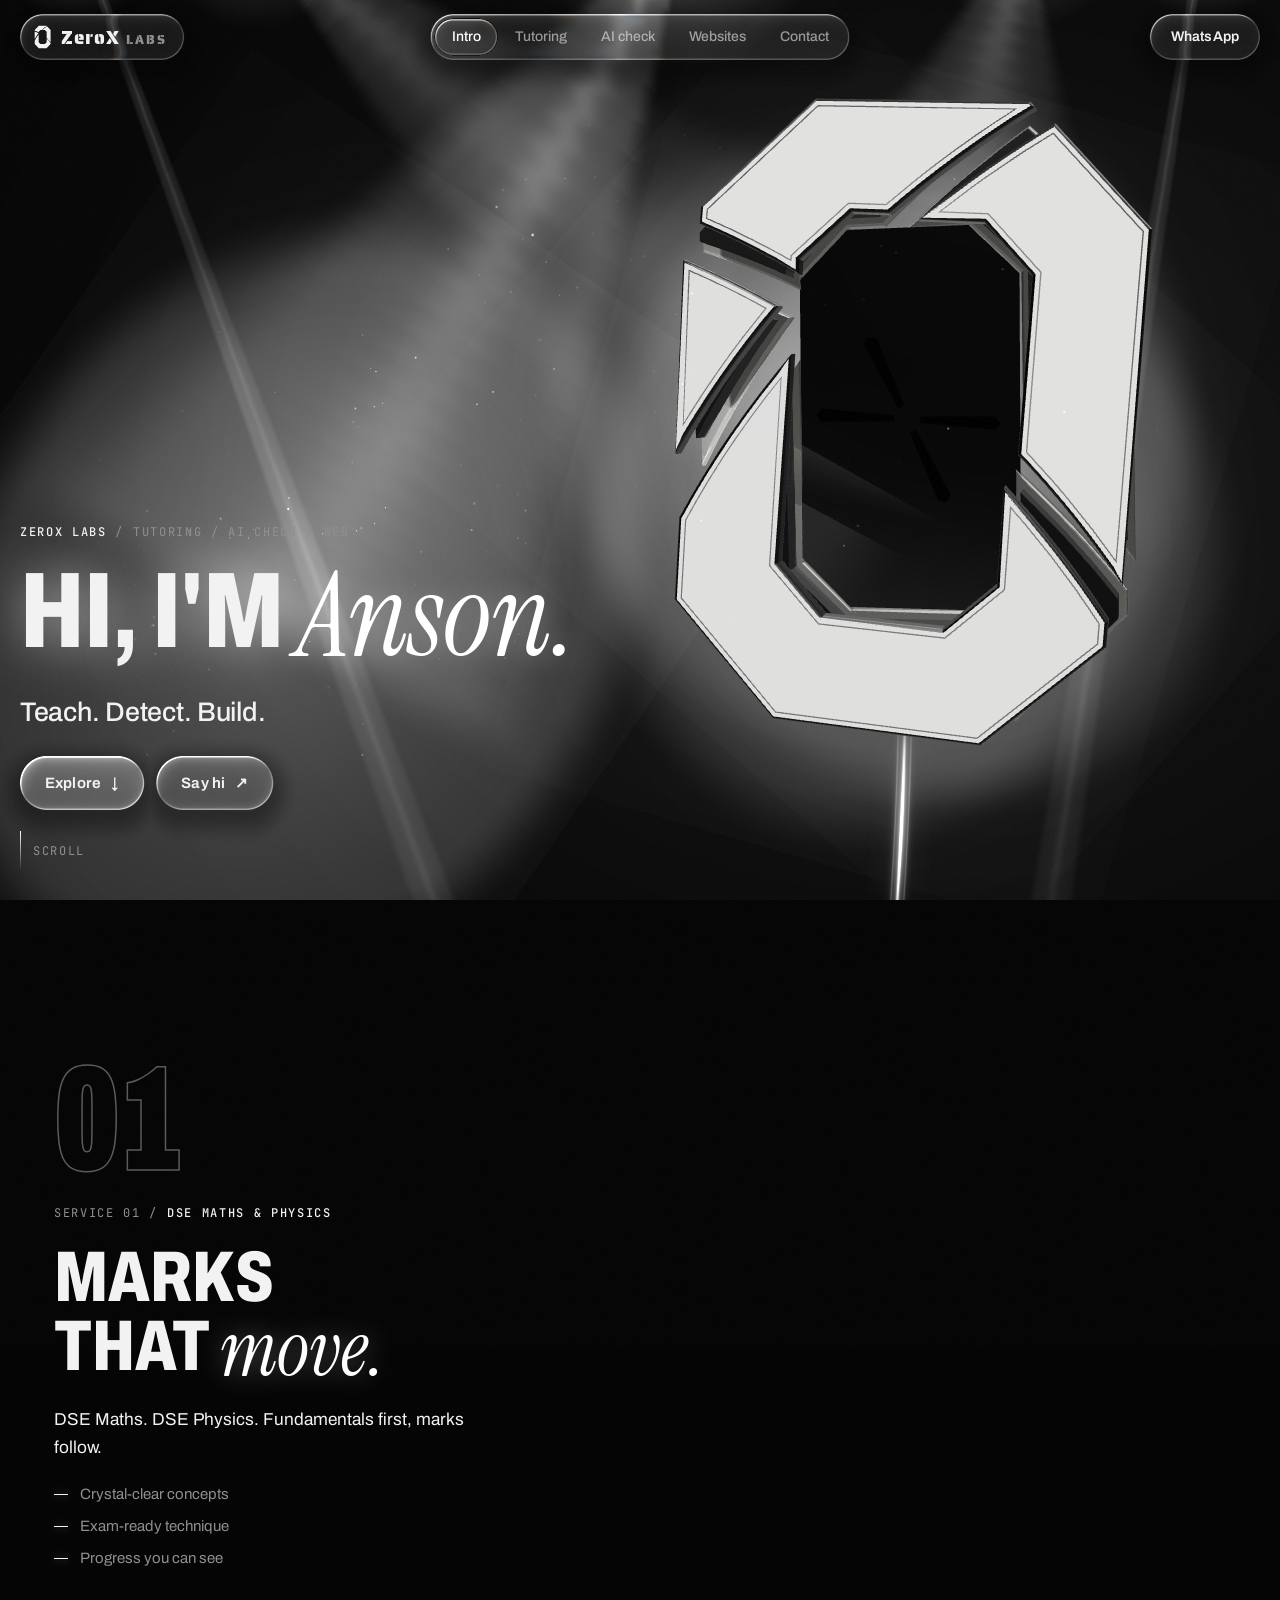
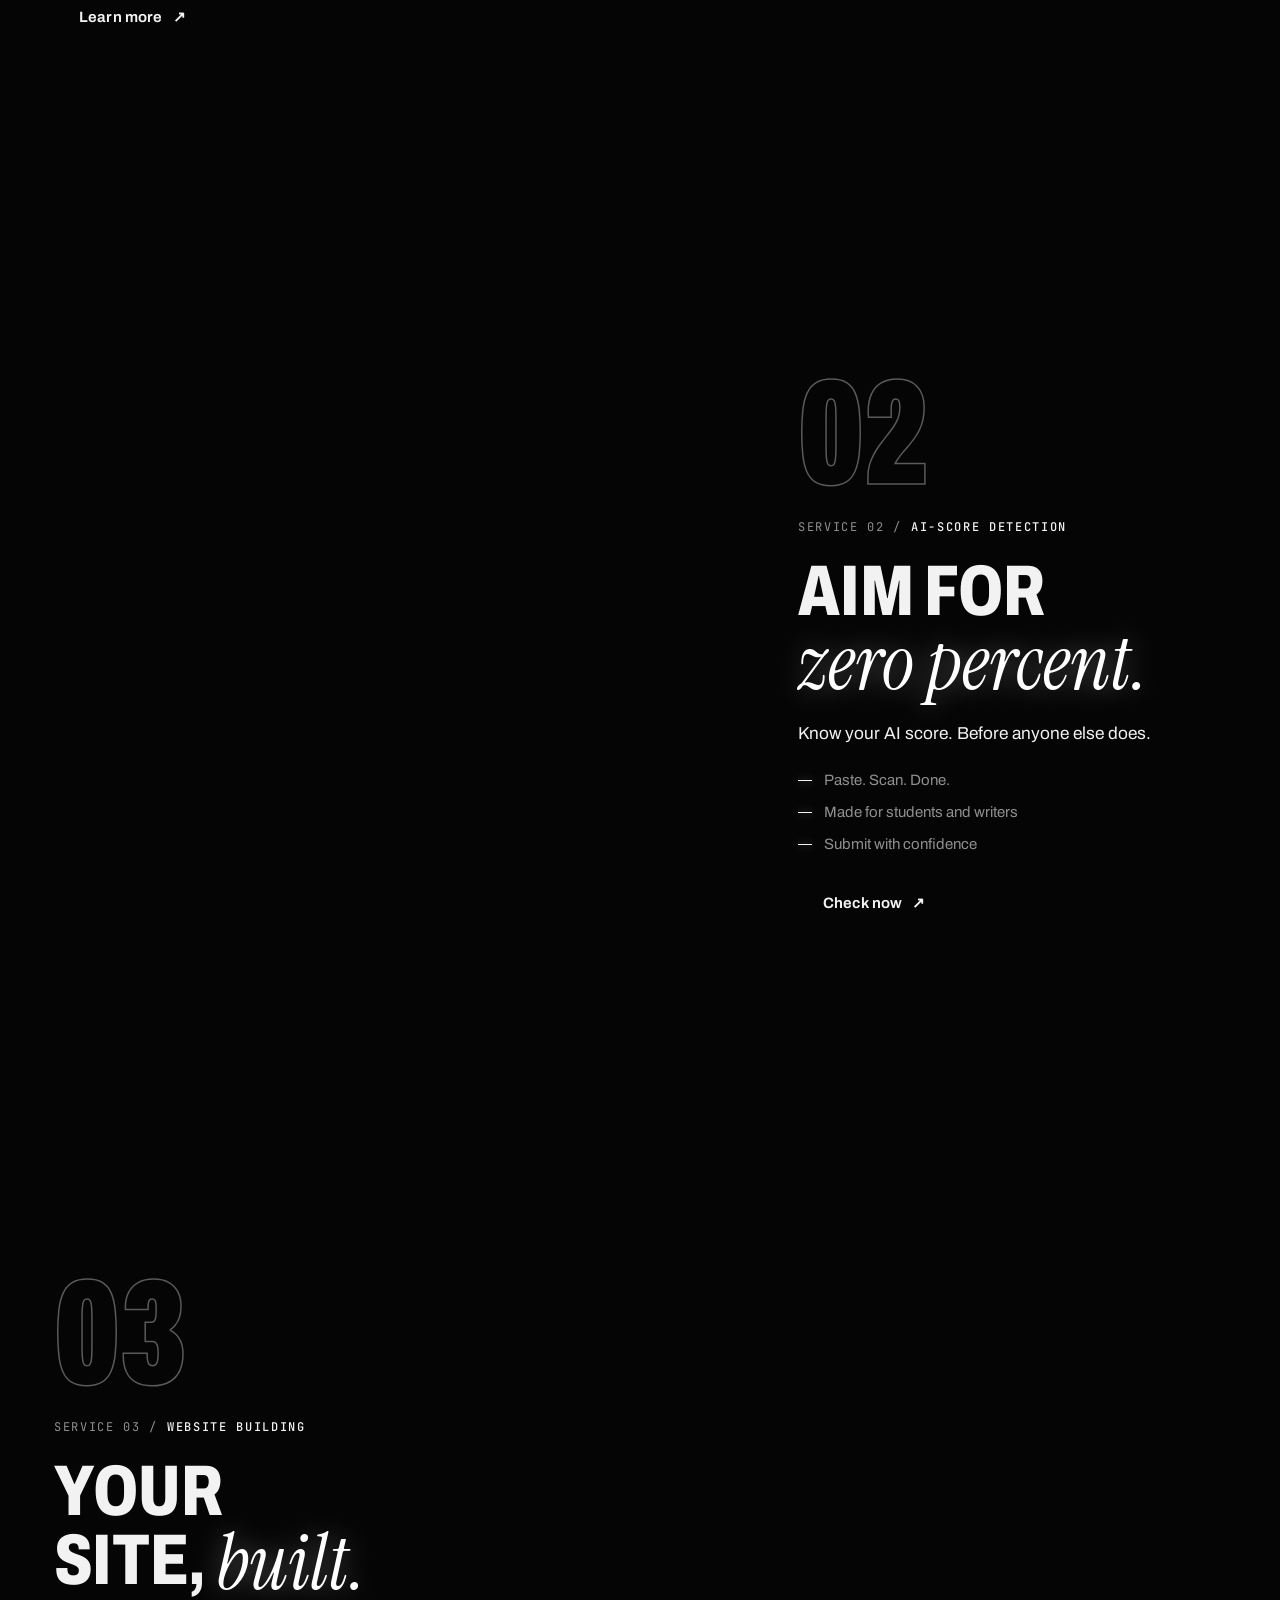
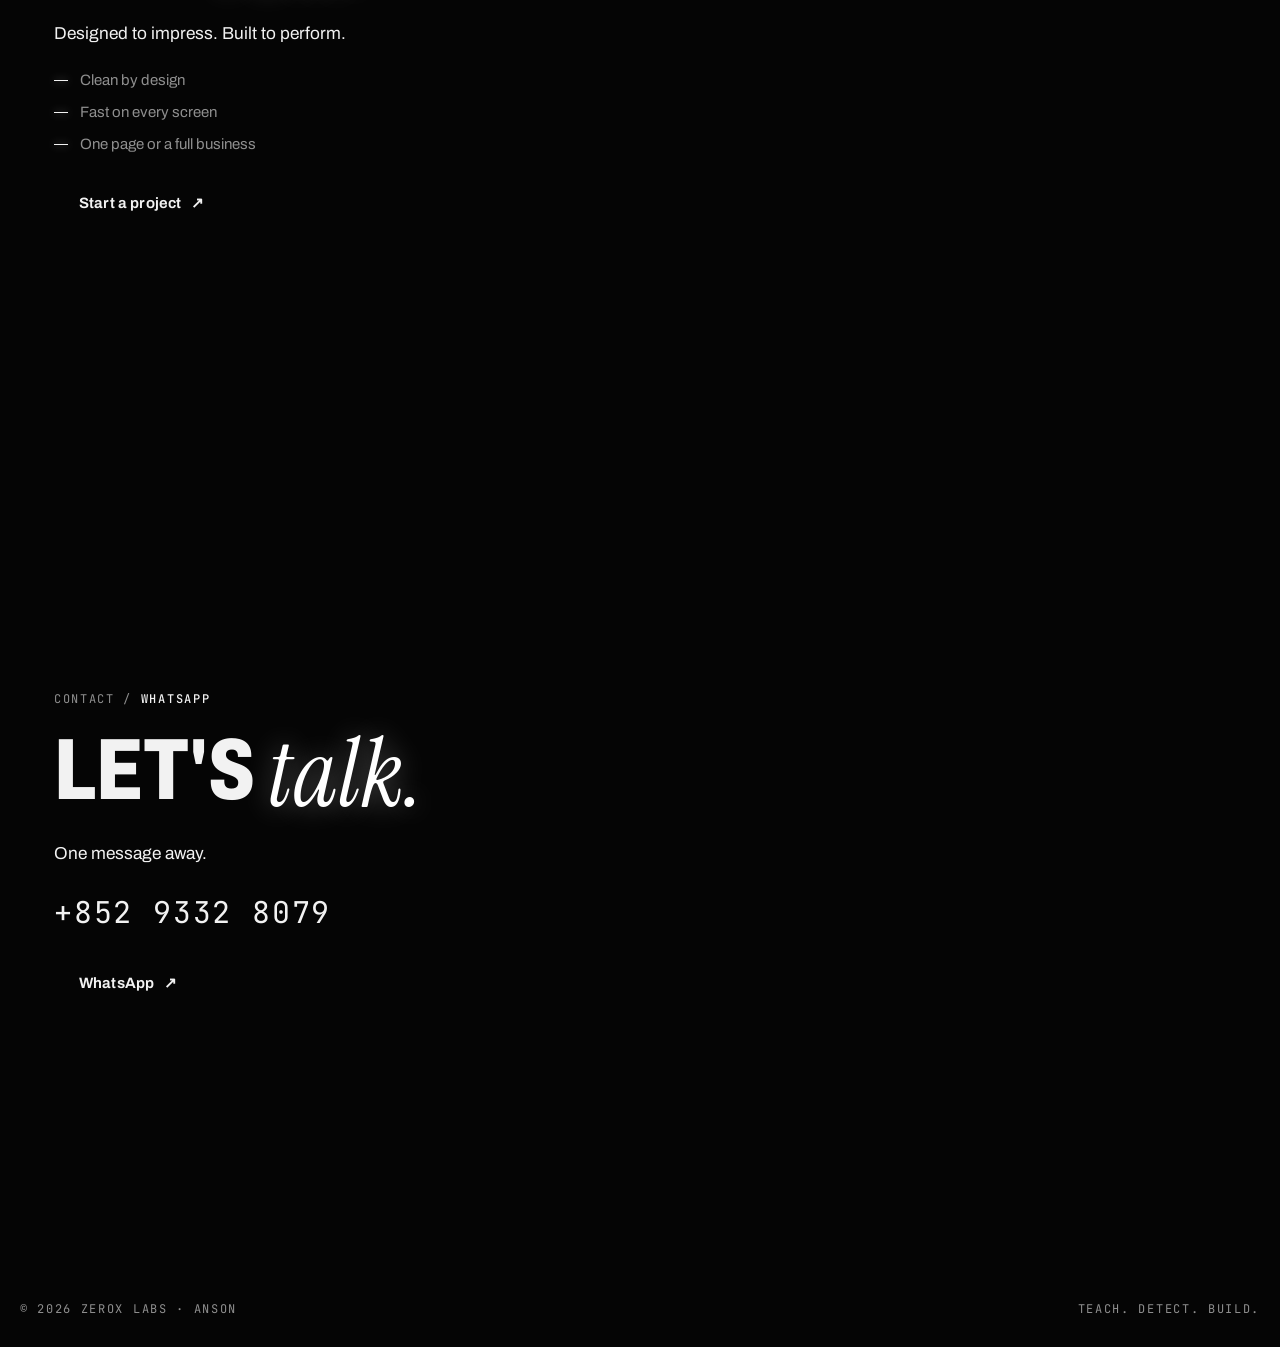
==== public/index.html @ cfb36d8f "Add ZeroX site build (V12) Co-Authored-By: Claude Sonnet 5.5 <noreply@anthropic.com> Claude-Session:" ====
<!doctype html>
<html lang="en">
<head>
<meta charset="utf-8">
<meta name="viewport" content="width=device-width, initial-scale=1, viewport-fit=cover">
<title>ZeroX Labs · Anson</title>
<meta name="claude:viewport-fit-sides" content="cover">
<meta name="description" content="ZeroX Labs by Anson. Teach. Detect. Build.">
<script>
/* Text starts hidden only when the motion script will run; this timer guarantees it is never left hidden. */
if (!window.matchMedia('(prefers-reduced-motion: reduce)').matches) document.documentElement.classList.add('js');
setTimeout(function () { if (!window.__revealed) document.documentElement.classList.remove('js'); }, 3200);
</script>
<link rel="preconnect" href="https://fonts.googleapis.com">
<link rel="preconnect" href="https://fonts.gstatic.com" crossorigin>
<link rel="stylesheet" href="https://fonts.googleapis.com/css2?family=Archivo:wdth,wght@62..125,400..900&family=Instrument+Serif:ital@1&family=JetBrains+Mono:wght@400;500&family=Saira+Stencil+One&display=swap">
<style>
/* ZeroX Labs. One fixed WebGL stage behind everything (the ZeroX logo, a neon tube and one object per
   service). The page itself is black, grey and white; light does the rest. */
:root {
  --bg: #050505;
  --fg: #f2f2f2;
  --muted: #8f8f8f;
  --dim: #5c5c5c;
  --line: rgba(255, 255, 255, 0.12);
  --line2: rgba(255, 255, 255, 0.28);
  --ease: cubic-bezier(0.7, 0, 0.2, 1);
  --font-display: "Archivo", "Helvetica Neue", Arial, sans-serif;
  --font-serif: "Instrument Serif", Georgia, "Times New Roman", serif;
  --font-mono: "JetBrains Mono", ui-monospace, "SFMono-Regular", Menlo, monospace;
  --font-stencil: "Saira Stencil One", "Archivo", Arial, sans-serif;
  --pad: max(20px, env(safe-area-inset-left, 0px));
  color-scheme: dark;
}
* { box-sizing: border-box; }
html { background: var(--bg); }
html.lenis, html.lenis body { height: auto; }
.lenis.lenis-smooth { scroll-behavior: auto !important; }
.lenis.lenis-stopped { overflow: hidden; }
body {
  margin: 0;
  background: var(--bg);
  color: var(--fg);
  font-family: var(--font-display);
  font-size: 17px;
  line-height: 1.6;
  padding-left: var(--pad);
  padding-right: max(20px, env(safe-area-inset-right, 0px));
  -webkit-font-smoothing: antialiased;
  overflow-x: hidden;
}
h1, h2, h3, p, ul { margin: 0; }
ul { padding: 0; list-style: none; }
a { color: inherit; }
:focus-visible { outline: 2px solid var(--fg); outline-offset: 4px; border-radius: 4px; }
em { font-family: var(--font-serif); font-style: italic; font-weight: 400; text-transform: none; letter-spacing: 0; }
::selection { background: var(--fg); color: #000; }

/* without WebGL: the logo as a quiet watermark */
.no-gl body::after {
  content: ""; position: fixed; z-index: 0; pointer-events: none;
  right: 4vw; top: 50%; width: min(42vw, 520px); height: 80vh; transform: translateY(-50%);
  background: url("data:image/svg+xml,%3Csvg xmlns='http://www.w3.org/2000/svg' viewBox='-2.2 -3.05 4.4 6.1'%3E%3Cpath fill='white' d='M1.030 -2.795 L0.864 -2.682 L0.700 -2.563 L0.549 -2.450 L0.389 -2.325 L0.232 -2.196 L0.078 -2.064 L-0.063 -1.938 L-0.211 -1.800 L-0.560 -1.800 L-1.020 -1.340 L-1.020 -1.205 L-1.263 -1.322 L-1.509 -1.432 L-1.758 -1.535 L-2.020 -1.633 L-2.020 -1.804 L-0.980 -2.844 L0.980 -2.844 Z M2.020 -1.804 L2.020 1.369 L1.904 1.223 L1.788 1.082 L1.668 0.943 L1.546 0.807 L1.421 0.673 L1.293 0.542 L1.163 0.413 L1.020 0.278 L1.020 -1.340 L0.560 -1.800 L-0.039 -1.800 L0.091 -1.919 L0.231 -2.041 L0.374 -2.161 L0.519 -2.277 L0.666 -2.391 L0.816 -2.502 L0.967 -2.609 L1.115 -2.709 Z M2.020 1.804 L0.980 2.844 L-0.980 2.844 L-2.020 1.804 L-2.020 0.998 L-1.914 0.782 L-1.802 0.567 L-1.684 0.356 L-1.560 0.148 L-1.431 -0.056 L-1.296 -0.257 L-1.157 -0.454 L-1.020 -0.637 L-1.020 1.340 L-0.560 1.800 L0.560 1.800 L1.020 1.340 L1.020 0.440 L1.151 0.566 L1.287 0.704 L1.421 0.845 L1.543 0.979 L1.671 1.126 L1.786 1.265 L1.908 1.417 L2.020 1.564 Z M-2.020 -1.383 L-1.780 -1.291 L-1.538 -1.189 L-1.300 -1.080 L-1.062 -0.963 L-1.198 -0.791 L-1.329 -0.616 L-1.448 -0.450 L-1.572 -0.269 L-1.691 -0.086 L-1.806 0.101 L-1.916 0.289 L-2.020 0.477 Z'/%3E%3C/svg%3E") center / contain no-repeat;
  opacity: 0.09; filter: drop-shadow(0 0 40px rgba(255, 255, 255, 0.5));
}
.no-gl #stage { display: none; }
#stage { position: fixed; inset: 0; width: 100%; height: 100%; display: block; z-index: 1; pointer-events: none; opacity: 0; transition: opacity 1.2s ease; }
#stage.ready { opacity: 1; }

/* film grain over everything, very faint */
.grain {
  position: fixed; inset: -50%; z-index: 40; pointer-events: none; opacity: 0.05;
  background-image: url("data:image/svg+xml,%3Csvg xmlns='http://www.w3.org/2000/svg' width='180' height='180'%3E%3Cfilter id='n'%3E%3CfeTurbulence type='fractalNoise' baseFrequency='0.85' numOctaves='2' stitchTiles='stitch'/%3E%3CfeColorMatrix values='0 0 0 0 1 0 0 0 0 1 0 0 0 0 1 0.7 0 0 0 -0.2'/%3E%3C/filter%3E%3Crect width='100%25' height='100%25' filter='url(%23n)'/%3E%3C/svg%3E");
  animation: grain 7s steps(8) infinite;
}
@keyframes grain { 0%, 100% { transform: translate(0, 0); } 25% { transform: translate(-3%, 2%); } 50% { transform: translate(2%, -3%); } 75% { transform: translate(-2%, -1%); } }

/* loader: the mark draws itself, counts to 100, then wipes away as the 3D logo assembles */
.loader { display: none; }
.js .loader {
  position: fixed; inset: 0; z-index: 100; display: flex; flex-direction: column; align-items: center; justify-content: center; gap: 22px;
  background: var(--bg); clip-path: inset(0 0 0 0);
}
.loader svg { height: 92px; width: auto; overflow: visible; }
.loader path { fill: transparent; stroke: #fff; stroke-width: 0.035; stroke-dasharray: 1; stroke-dashoffset: 1; }
.loader .count { font-family: var(--font-mono); font-size: 12px; letter-spacing: 0.3em; color: var(--muted); font-variant-numeric: tabular-nums; }
.loader .lw { font-family: var(--font-stencil); font-size: 18px; letter-spacing: 0.08em; }
.loader .lw small { color: var(--muted); font-size: 0.7em; margin-left: 8px; letter-spacing: 0.2em; }


/* liquid glass. Where the WebGL stage can, it draws real glass under an element (bending the scene
   behind it) and marks the element data-gl, which clears the CSS version below. Everywhere else
   (no WebGL, or content that scrolls under a finger) the element is frosted CSS glass. */
.glass {
  background: linear-gradient(180deg, rgba(255, 255, 255, 0.13), rgba(255, 255, 255, 0.045));
  -webkit-backdrop-filter: blur(16px) saturate(1.8); backdrop-filter: blur(16px) saturate(1.8);
  box-shadow: inset 0 1px 0.5px rgba(255, 255, 255, 0.5), inset 0 -1px 0.5px rgba(255, 255, 255, 0.1), inset 0 0 0 1px rgba(255, 255, 255, 0.09), 0 8px 28px rgba(0, 0, 0, 0.32);
  transition: background 0.3s;
}
.glass.panel {
  background: linear-gradient(180deg, rgba(34, 34, 34, 0.58), rgba(12, 12, 12, 0.52));
  -webkit-backdrop-filter: blur(26px) saturate(1.5); backdrop-filter: blur(26px) saturate(1.5);
}
.glass.main {
  background: linear-gradient(180deg, rgba(255, 255, 255, 0.26), rgba(255, 255, 255, 0.09));
  box-shadow: inset 0 1px 0.5px rgba(255, 255, 255, 0.75), inset 0 -1px 0.5px rgba(255, 255, 255, 0.18), inset 0 0 0 1px rgba(255, 255, 255, 0.14), 0 8px 28px rgba(0, 0, 0, 0.32);
}
.glass[data-gl] { background: none; -webkit-backdrop-filter: none; backdrop-filter: none; box-shadow: none; }

/* phones: a thin progress line (wider screens show it in the tab bar) */
.progress { position: fixed; top: 0; left: 0; right: 0; height: 2px; z-index: 30; background: var(--fg); transform-origin: 0 50%; transform: scaleX(0); opacity: 0.85; pointer-events: none; display: none; }

/* top bar: three floating pieces of glass */
.bar {
  position: fixed; top: 0; left: 0; right: 0; z-index: 20;
  display: grid; grid-template-columns: 1fr auto 1fr; align-items: center; gap: 16px;
  padding-top: calc(14px + env(safe-area-inset-top, 0px));
  padding-left: var(--pad);
  padding-right: max(20px, env(safe-area-inset-right, 0px));
  pointer-events: none;
}
.bar > * { pointer-events: auto; }
.brand { justify-self: start; display: inline-flex; align-items: center; gap: 10px; height: 46px; padding: 0 17px 0 14px; border-radius: 999px; text-decoration: none; line-height: 1; }
.brand svg { height: 24px; width: auto; fill: var(--fg); overflow: visible; }
.brand .wm { font-family: var(--font-stencil); font-size: 19px; letter-spacing: 0.03em; }
.brand .wm small { font-size: 0.66em; color: var(--muted); margin-left: 7px; letter-spacing: 0.16em; }
.pill {
  justify-self: end; position: relative; overflow: hidden; display: inline-flex; align-items: center;
  height: 46px; padding: 0 21px; border-radius: 999px;
  font-size: 14px; font-weight: 600; letter-spacing: 0.01em; text-decoration: none;
}
.pill .ch { display: inline-block; white-space: pre; }
.glass.pill:not([data-gl]):hover, .glass.brand:not([data-gl]):hover { background: linear-gradient(180deg, rgba(255, 255, 255, 0.2), rgba(255, 255, 255, 0.08)); }

/* the tab bar: a glass drop slides under the section you are in */
.tabs { position: relative; display: flex; align-items: center; gap: 2px; height: 46px; padding: 0 5px; border-radius: 999px; }
.tabs a {
  position: relative; z-index: 1; display: flex; align-items: center; height: 36px; padding: 0 16px; border-radius: 999px;
  font-size: 14px; font-weight: 500; text-decoration: none; white-space: nowrap; color: rgba(242, 242, 242, 0.58);
  transition: color 0.35s, background 0.35s, box-shadow 0.35s;
}
.tabs a:hover { color: var(--fg); }
.tabs a.on { color: #fff; background: rgba(255, 255, 255, 0.14); box-shadow: inset 0 1px 0.5px rgba(255, 255, 255, 0.35); }
.tabs[data-gl] a.on { background: none; box-shadow: none; }
.tabs::after {
  content: ""; position: absolute; left: 22px; right: 22px; bottom: 4px; height: 1px; pointer-events: none;
  background: linear-gradient(90deg, rgba(255, 255, 255, 0.05), rgba(255, 255, 255, 0.75));
  transform-origin: 0 50%; transform: scaleX(var(--p, 0));
}

/* sections */
.sec { position: relative; z-index: 2; min-height: 100vh; min-height: 100svh; display: flex; align-items: center; padding-block: 12vh; }
.sec.left { justify-content: flex-start; }
.sec.right { justify-content: flex-end; }
.body { max-width: 31rem; display: flex; flex-direction: column; gap: 20px; min-width: 0; }

.mono { font-family: var(--font-mono); font-size: 12px; letter-spacing: 0.14em; text-transform: uppercase; color: var(--muted); }
.mono b { color: var(--fg); font-weight: 500; }

.hero { align-items: flex-end; padding-bottom: 10vh; }
.hero .body { max-width: 40rem; gap: 22px; }
h1 { font-size: clamp(54px, 8.4vw, 136px); line-height: 0.9; font-weight: 800; font-stretch: 75%; text-transform: uppercase; letter-spacing: -0.01em; text-wrap: balance; }
/* the stage's follow spot sets --lit on the heading it is lighting */
h1, h2 { --lit: 0; text-shadow: 0 0 calc(8px + 34px * var(--lit)) rgba(255, 255, 255, calc(0.42 * var(--lit))); }
h1 em, h2 em { font-size: 1.08em; color: #fff; text-shadow: 0 0 28px rgba(255, 255, 255, 0.35); }
.lead { color: var(--muted); max-width: 30em; }
.tag { font-size: clamp(20px, 2.1vw, 30px); font-weight: 500; letter-spacing: -0.01em; color: var(--fg); }
.svc .lead, .contact .lead { color: var(--fg); font-size: clamp(17px, 1.35vw, 20px); }
.lead strong { color: var(--fg); font-weight: 500; }
.cta { display: flex; flex-wrap: wrap; gap: 12px; align-items: center; }

/* buttons: lenses of clear liquid glass (the main action a touch brighter); a glare crosses them on hover,
   and every button has its own click effect (script) */
.btn {
  position: relative; overflow: hidden; isolation: isolate;
  display: inline-flex; align-items: center; text-decoration: none;
  color: var(--fg); font-weight: 650; font-size: 15px; letter-spacing: 0.01em;
  padding: 15px 25px; border-radius: 999px; overflow-wrap: anywhere;
}
.btn.glass:not([data-gl]):hover { background: linear-gradient(180deg, rgba(255, 255, 255, 0.22), rgba(255, 255, 255, 0.08)); }
.btn.glass.main:not([data-gl]):hover { background: linear-gradient(180deg, rgba(255, 255, 255, 0.34), rgba(255, 255, 255, 0.13)); }
/* where the stage does not draw the glass, the glare is CSS */
@media (hover: hover) {
  .btn.glass:not([data-gl])::after {
    content: ""; position: absolute; inset: 0; z-index: 2; border-radius: inherit; pointer-events: none;
    background: linear-gradient(-45deg, transparent 40%, rgba(255, 255, 255, 0.34) 50%, transparent 60%) no-repeat;
    background-size: 300% 300%; background-position: 100% 100%; transition: background-position 0.65s ease;
  }
  .btn.glass:not([data-gl]):hover::after { background-position: 0 0; }
}
.btn .lbl { display: inline-flex; align-items: center; gap: 10px; }
.btn .arr { display: inline-block; transition: transform 0.35s var(--ease); }
.btn:hover .arr { transform: translate(3px, -3px); }
.btn[data-goto]:hover .arr { transform: translateY(3px); }
.fx-ink { position: absolute; z-index: 3; border-radius: 50%; background: #fff; mix-blend-mode: difference; pointer-events: none; transform: translate(-50%, -50%) scale(0); }
.fx-svg { position: absolute; inset: 0; width: 100%; height: 100%; z-index: 3; mix-blend-mode: difference; pointer-events: none; overflow: visible; }
.fx-svg path { fill: none; stroke: #fff; stroke-width: 2; vector-effect: non-scaling-stroke; stroke-linecap: round; }
.fx-scan { position: absolute; top: -2px; bottom: -2px; left: 0; width: 42%; z-index: 3; background: linear-gradient(90deg, transparent, #fff 50%, transparent); mix-blend-mode: difference; pointer-events: none; }
.fx-layer { position: fixed; inset: 0; z-index: 60; pointer-events: none; }

.fx-ring { position: absolute; border: 1px solid #fff; border-radius: 999px; }
.fx-corner { position: absolute; width: 14px; height: 14px; border: 0 solid #fff; }
.fx-corner.tl { border-top-width: 1.5px; border-left-width: 1.5px; }
.fx-corner.tr { border-top-width: 1.5px; border-right-width: 1.5px; }
.fx-corner.bl { border-bottom-width: 1.5px; border-left-width: 1.5px; }
.fx-corner.br { border-bottom-width: 1.5px; border-right-width: 1.5px; }
.fx-ray { position: absolute; width: 1.5px; height: 30px; margin-left: -0.75px; background: linear-gradient(#fff, rgba(255, 255, 255, 0)); transform-origin: 50% 0; }
.scroll-hint { position: absolute; left: 0; bottom: 3.2vh; display: flex; align-items: center; gap: 12px; }
.scroll-hint i { width: 1px; height: 40px; background: linear-gradient(#fff, rgba(255, 255, 255, 0)); transform-origin: top; animation: drip 2.4s var(--ease) infinite; }
@keyframes drip { 0% { transform: scaleY(0); opacity: 1; } 60% { transform: scaleY(1); opacity: 1; } 100% { transform: scaleY(1); opacity: 0; } }

.num { font-size: clamp(72px, 12vw, 150px); line-height: 0.85; font-weight: 900; font-stretch: 62%; color: transparent; -webkit-text-stroke: 1.5px rgba(255, 255, 255, 0.34); font-variant-numeric: tabular-nums; }
h2 { font-size: clamp(38px, 5.6vw, 76px); line-height: 0.96; font-weight: 800; font-stretch: 75%; text-transform: uppercase; text-wrap: balance; }
/* the text cards are panes of thick glass */
.svc .body, .contact .body { position: relative; overflow: hidden; border-radius: 34px; padding: 34px; }
.svc .body > *, .contact .body > * { position: relative; z-index: 1; }
.points { display: flex; flex-direction: column; gap: 8px; }
.points li { display: flex; gap: 12px; color: var(--muted); font-size: 15px; }
.points li::before { content: ""; flex: none; width: 14px; height: 1px; background: var(--fg); margin-top: 0.8em; box-shadow: 0 0 8px rgba(255, 255, 255, 0.5); }

/* split headings: each word rises out of its own mask */
.w { display: inline-block; overflow: hidden; vertical-align: top; padding-bottom: 0.1em; margin-bottom: -0.1em; padding-right: 0.04em; margin-right: -0.04em; }
.wi { display: inline-block; will-change: transform; }
.shown .w { overflow: visible; }
.shown .wi { will-change: auto; }
/* lead lines come out of a blur word by word (script) */
.gw { display: inline-block; }

.contact .body { max-width: 38rem; }
.contact h2 { font-size: clamp(48px, 6.8vw, 112px); }
.number { font-family: var(--font-mono); font-size: clamp(20px, 2.6vw, 30px); letter-spacing: 0.06em; font-variant-numeric: tabular-nums; }
footer { position: relative; z-index: 2; padding-block: 0 28px; display: flex; flex-wrap: wrap; justify-content: space-between; gap: 8px; }

/* the bottom edge: content blurs a little more the closer it gets, like the edge of an Apple screen */
.pblur { position: fixed; left: 0; right: 0; bottom: 0; height: 96px; z-index: 3; pointer-events: none; opacity: 0; }
.pblur i { position: absolute; inset: 0; }
.pblur i:nth-child(1) { -webkit-backdrop-filter: blur(1px); backdrop-filter: blur(1px); -webkit-mask: linear-gradient(transparent, #000 25%, #000 50%, transparent 75%); mask: linear-gradient(transparent, #000 25%, #000 50%, transparent 75%); }
.pblur i:nth-child(2) { -webkit-backdrop-filter: blur(2.5px); backdrop-filter: blur(2.5px); -webkit-mask: linear-gradient(transparent 25%, #000 50%, #000 75%, transparent); mask: linear-gradient(transparent 25%, #000 50%, #000 75%, transparent); }
.pblur i:nth-child(3) { -webkit-backdrop-filter: blur(5px); backdrop-filter: blur(5px); -webkit-mask: linear-gradient(transparent 50%, #000 75%, #000); mask: linear-gradient(transparent 50%, #000 75%, #000); }
.pblur i:nth-child(4) { -webkit-backdrop-filter: blur(9px); backdrop-filter: blur(9px); -webkit-mask: linear-gradient(transparent 75%, #000); mask: linear-gradient(transparent 75%, #000); }

/* the small "how to play" pill under the object on stage */
.hint {
  position: fixed; left: 0; top: 0; z-index: 3; pointer-events: none;
  display: flex; align-items: center; gap: 10px; white-space: nowrap;
  padding: 11px 17px 11px 14px; border-radius: 999px;
  font-family: var(--font-mono); font-size: 11px; letter-spacing: 0.1em; text-transform: uppercase; color: var(--fg);
  opacity: 0; transition: opacity 0.4s ease;
}
.hint i { width: 7px; height: 7px; border-radius: 50%; background: #fff; box-shadow: 0 0 10px rgba(255, 255, 255, 0.9); }
.hint.on { opacity: 1; }
html.on-model, html.on-model body { cursor: pointer; }

/* reveals, armed by script so content is never hidden without it */
.js .reveal { opacity: 0; transform: translateY(26px); }
.js .svc .body, .js .contact .body { opacity: 0; transform: translateY(46px); }

@media (min-width: 761px) and (max-width: 1240px) {
  .hero .body { max-width: 34rem; }
  .svc .body { max-width: 27rem; padding: 26px; gap: 16px; border-radius: 28px; }
  .num { font-size: clamp(64px, 9vw, 110px); }
  .contact .body { max-width: 30rem; padding: 26px; border-radius: 28px; }
}
@media (max-width: 899px) {
  .tabs { display: none; }
  .progress { display: block; }
}
@media (max-width: 760px) {
  body { font-size: 16px; }
  .sec { align-items: flex-end; padding-block: 0 7vh; }
  /* the object sits in the space above each card */
  .svc { padding-top: 46svh; }
  .sec.left, .sec.right { justify-content: stretch; }
  .body { max-width: none; width: 100%; }
  .hero { align-items: flex-start; padding-top: calc(84px + env(safe-area-inset-top, 0px)); padding-bottom: 46svh; }
  .svc .body, .contact .body { padding: 24px; gap: 14px; border-radius: 26px; }
  .hero .cta { gap: 10px; }
  .hero .cta .btn { padding: 14px 19px; font-size: 14px; white-space: nowrap; }
  .hero .cta .btn .lbl { gap: 8px; }
  .num { display: none; }
  .scroll-hint { display: none; }
  .contact { padding-top: 52svh; }
  .contact .body { max-width: none; }
  .brand, .pill { height: 42px; }
  .brand svg { height: 22px; }
  .brand .wm { font-size: 17px; }
  .no-gl body::after { width: 60vw; right: -8vw; }
}
@media (prefers-reduced-transparency: reduce) {
  .pblur { display: none; }
}
@media (prefers-reduced-motion: reduce) {
  #stage { transition: none; }
  .btn .arr, .glass, .tabs a { transition: none; }
  .hint { display: none; }
  .grain, .scroll-hint i { animation: none; }
}
</style>
</head>
<body>
<canvas id="stage" aria-hidden="true"></canvas>
<div class="grain" aria-hidden="true"></div>
<div class="loader" aria-hidden="true">
  <svg viewBox="-2.2 -3.05 4.4 6.1"><path pathLength="1" d="M1.030 -2.795 L0.864 -2.682 L0.700 -2.563 L0.549 -2.450 L0.389 -2.325 L0.232 -2.196 L0.078 -2.064 L-0.063 -1.938 L-0.211 -1.800 L-0.560 -1.800 L-1.020 -1.340 L-1.020 -1.205 L-1.263 -1.322 L-1.509 -1.432 L-1.758 -1.535 L-2.020 -1.633 L-2.020 -1.804 L-0.980 -2.844 L0.980 -2.844 Z M2.020 -1.804 L2.020 1.369 L1.904 1.223 L1.788 1.082 L1.668 0.943 L1.546 0.807 L1.421 0.673 L1.293 0.542 L1.163 0.413 L1.020 0.278 L1.020 -1.340 L0.560 -1.800 L-0.039 -1.800 L0.091 -1.919 L0.231 -2.041 L0.374 -2.161 L0.519 -2.277 L0.666 -2.391 L0.816 -2.502 L0.967 -2.609 L1.115 -2.709 Z M2.020 1.804 L0.980 2.844 L-0.980 2.844 L-2.020 1.804 L-2.020 0.998 L-1.914 0.782 L-1.802 0.567 L-1.684 0.356 L-1.560 0.148 L-1.431 -0.056 L-1.296 -0.257 L-1.157 -0.454 L-1.020 -0.637 L-1.020 1.340 L-0.560 1.800 L0.560 1.800 L1.020 1.340 L1.020 0.440 L1.151 0.566 L1.287 0.704 L1.421 0.845 L1.543 0.979 L1.671 1.126 L1.786 1.265 L1.908 1.417 L2.020 1.564 Z M-2.020 -1.383 L-1.780 -1.291 L-1.538 -1.189 L-1.300 -1.080 L-1.062 -0.963 L-1.198 -0.791 L-1.329 -0.616 L-1.448 -0.450 L-1.572 -0.269 L-1.691 -0.086 L-1.806 0.101 L-1.916 0.289 L-2.020 0.477 Z"/></svg>
  <span class="lw">ZeroX<small>LABS</small></span>
  <span class="count">000</span>
</div>
<div class="progress" aria-hidden="true"></div>
<div class="pblur" aria-hidden="true"><i></i><i></i><i></i><i></i></div>

<header class="bar">
  <a class="brand glass" data-glass="clear" href="#hero" data-goto="#hero" data-fx="spin" data-stage="burst" aria-label="ZeroX Labs, back to top">
    <svg viewBox="-2.2 -3.05 4.4 6.1" aria-hidden="true"><path d="M1.030 -2.795 L0.864 -2.682 L0.700 -2.563 L0.549 -2.450 L0.389 -2.325 L0.232 -2.196 L0.078 -2.064 L-0.063 -1.938 L-0.211 -1.800 L-0.560 -1.800 L-1.020 -1.340 L-1.020 -1.205 L-1.263 -1.322 L-1.509 -1.432 L-1.758 -1.535 L-2.020 -1.633 L-2.020 -1.804 L-0.980 -2.844 L0.980 -2.844 Z M2.020 -1.804 L2.020 1.369 L1.904 1.223 L1.788 1.082 L1.668 0.943 L1.546 0.807 L1.421 0.673 L1.293 0.542 L1.163 0.413 L1.020 0.278 L1.020 -1.340 L0.560 -1.800 L-0.039 -1.800 L0.091 -1.919 L0.231 -2.041 L0.374 -2.161 L0.519 -2.277 L0.666 -2.391 L0.816 -2.502 L0.967 -2.609 L1.115 -2.709 Z M2.020 1.804 L0.980 2.844 L-0.980 2.844 L-2.020 1.804 L-2.020 0.998 L-1.914 0.782 L-1.802 0.567 L-1.684 0.356 L-1.560 0.148 L-1.431 -0.056 L-1.296 -0.257 L-1.157 -0.454 L-1.020 -0.637 L-1.020 1.340 L-0.560 1.800 L0.560 1.800 L1.020 1.340 L1.020 0.440 L1.151 0.566 L1.287 0.704 L1.421 0.845 L1.543 0.979 L1.671 1.126 L1.786 1.265 L1.908 1.417 L2.020 1.564 Z M-2.020 -1.383 L-1.780 -1.291 L-1.538 -1.189 L-1.300 -1.080 L-1.062 -0.963 L-1.198 -0.791 L-1.329 -0.616 L-1.448 -0.450 L-1.572 -0.269 L-1.691 -0.086 L-1.806 0.101 L-1.916 0.289 L-2.020 0.477 Z"/></svg>
    <span class="wm">ZeroX<small>LABS</small></span>
  </a>
  <nav class="tabs glass" data-glass="clear" aria-label="Sections">
    <a href="#hero" data-goto="#hero" class="on">Intro</a>
    <a href="#maths" data-goto="#maths">Tutoring</a>
    <a href="#ai" data-goto="#ai">AI check</a>
    <a href="#web" data-goto="#web">Websites</a>
    <a href="#contact" data-goto="#contact">Contact</a>
  </nav>
  <a class="pill glass" data-glass="clear" href="https://wa.me/85293328079" target="_blank" rel="noopener" data-fx="flip" data-stage="ping">WhatsApp</a>
</header>

<main>
  <section class="sec hero left" id="hero" data-sec>
    <div class="body">
      <p class="mono reveal"><b>ZeroX Labs</b> / Tutoring / AI check / Web</p>
      <h1 class="split">Hi, I'm <em>Anson.</em></h1>
      <p class="tag gen">Teach. Detect. Build.</p>
      <div class="cta reveal">
        <a class="btn main glass" data-glass="button" href="#maths" data-goto="#maths" data-fx="dive" data-stage="dive" data-magnetic><span class="lbl">Explore <span class="arr">&darr;</span></span></a>
        <a class="btn glass" data-glass="button" href="https://wa.me/85293328079" target="_blank" rel="noopener" data-fx="sonar" data-stage="ping" data-magnetic><span class="lbl">Say hi <span class="arr">&nearr;</span></span></a>
      </div>
    </div>
    <p class="scroll-hint mono reveal" aria-hidden="true"><i></i>Scroll</p>
  </section>

  <section class="sec svc left" id="maths" data-sec>
    <div class="body glass panel" data-glass="panel">
      <span class="num" aria-hidden="true" data-n="01">01</span>
      <p class="mono reveal">Service 01 / <b>DSE Maths &amp; Physics</b></p>
      <h2 class="split">Marks that <em>move.</em></h2>
      <p class="lead gen">DSE Maths. DSE Physics. Fundamentals first, marks follow.</p>
      <ul class="points reveal">
        <li>Crystal-clear concepts</li>
        <li>Exam-ready technique</li>
        <li>Progress you can see</li>
      </ul>
      <div class="cta reveal"><a class="btn main glass" data-glass="button" href="https://1percent-tutorial.pages.dev" target="_blank" rel="noopener" data-fx="wave" data-stage="launch" data-magnetic><span class="lbl">Learn more <span class="arr">&nearr;</span></span></a></div>
    </div>
  </section>

  <section class="sec svc right" id="ai" data-sec>
    <div class="body glass panel" data-glass="panel">
      <span class="num" aria-hidden="true" data-n="02">02</span>
      <p class="mono reveal">Service 02 / <b>AI-score detection</b></p>
      <h2 class="split">Aim for <em>zero percent.</em></h2>
      <p class="lead gen">Know your AI score. Before anyone else does.</p>
      <ul class="points reveal">
        <li>Paste. Scan. Done.</li>
        <li>Made for students and writers</li>
        <li>Submit with confidence</li>
      </ul>
      <div class="cta reveal"><a class="btn main glass" data-glass="button" href="https://getzeropercent.com" target="_blank" rel="noopener" data-fx="scan" data-stage="humanize" data-magnetic><span class="lbl"><span class="txt">Check now</span> <span class="arr">&nearr;</span></span></a></div>
    </div>
  </section>

  <section class="sec svc left" id="web" data-sec>
    <div class="body glass panel" data-glass="panel">
      <span class="num" aria-hidden="true" data-n="03">03</span>
      <p class="mono reveal">Service 03 / <b>Website building</b></p>
      <h2 class="split">Your site, <em>built.</em></h2>
      <p class="lead gen">Designed to impress. Built to perform.</p>
      <ul class="points reveal">
        <li>Clean by design</li>
        <li>Fast on every screen</li>
        <li>One page or a full business</li>
      </ul>
      <div class="cta reveal"><a class="btn main glass" data-glass="button" href="https://wa.me/85293328079" target="_blank" rel="noopener" data-fx="build" data-stage="restyle" data-magnetic><span class="lbl">Start a project <span class="arr">&nearr;</span></span></a></div>
    </div>
  </section>

  <section class="sec contact left" id="contact" data-sec>
    <div class="body glass panel" data-glass="panel">
      <p class="mono reveal">Contact / <b>WhatsApp</b></p>
      <h2 class="split">Let's <em>talk.</em></h2>
      <p class="lead gen">One message away.</p>
      <p class="number reveal">+852 9332 8079</p>
      <div class="cta reveal"><a class="btn main glass" data-glass="button" href="https://wa.me/85293328079" target="_blank" rel="noopener" data-fx="burst" data-stage="burst" data-magnetic><span class="lbl">WhatsApp <span class="arr">&nearr;</span></span></a></div>
    </div>
  </section>
</main>

<footer class="mono"><span>&copy; 2026 ZeroX Labs &middot; Anson</span><span>Teach. Detect. Build.</span></footer>

<script>/*!
 * GSAP 3.12.5
 * https://gsap.com
 * 
 * @license Copyright 2024, GreenSock. All rights reserved.
 * Subject to the terms at https://gsap.com/standard-license or for Club GSAP members, the agreement issued with that membership.
 * @author: Jack Doyle, jack@greensock.com
 */

!function(t,e){"object"==typeof exports&&"undefined"!=typeof module?e(exports):"function"==typeof define&&define.amd?define(["exports"],e):e((t=t||self).window=t.window||{})}(this,function(e){"use strict";function _inheritsLoose(t,e){t.prototype=Object.create(e.prototype),(t.prototype.constructor=t).__proto__=e}function _assertThisInitialized(t){if(void 0===t)throw new ReferenceError("this hasn't been initialised - super() hasn't been called");return t}function r(t){return"string"==typeof t}function s(t){return"function"==typeof t}function t(t){return"number"==typeof t}function u(t){return void 0===t}function v(t){return"object"==typeof t}function w(t){return!1!==t}function x(){return"undefined"!=typeof window}function y(t){return s(t)||r(t)}function P(t){return(i=yt(t,ot))&&ze}function Q(t,e){return console.warn("Invalid property",t,"set to",e,"Missing plugin? gsap.registerPlugin()")}function R(t,e){return!e&&console.warn(t)}function S(t,e){return t&&(ot[t]=e)&&i&&(i[t]=e)||ot}function T(){return 0}function ea(t){var e,r,i=t[0];if(v(i)||s(i)||(t=[t]),!(e=(i._gsap||{}).harness)){for(r=gt.length;r--&&!gt[r].targetTest(i););e=gt[r]}for(r=t.length;r--;)t[r]&&(t[r]._gsap||(t[r]._gsap=new Vt(t[r],e)))||t.splice(r,1);return t}function fa(t){return t._gsap||ea(Mt(t))[0]._gsap}function ga(t,e,r){return(r=t[e])&&s(r)?t[e]():u(r)&&t.getAttribute&&t.getAttribute(e)||r}function ha(t,e){return(t=t.split(",")).forEach(e)||t}function ia(t){return Math.round(1e5*t)/1e5||0}function ja(t){return Math.round(1e7*t)/1e7||0}function ka(t,e){var r=e.charAt(0),i=parseFloat(e.substr(2));return t=parseFloat(t),"+"===r?t+i:"-"===r?t-i:"*"===r?t*i:t/i}function la(t,e){for(var r=e.length,i=0;t.indexOf(e[i])<0&&++i<r;);return i<r}function ma(){var t,e,r=dt.length,i=dt.slice(0);for(ct={},t=dt.length=0;t<r;t++)(e=i[t])&&e._lazy&&(e.render(e._lazy[0],e._lazy[1],!0)._lazy=0)}function na(t,e,r,i){dt.length&&!L&&ma(),t.render(e,r,i||L&&e<0&&(t._initted||t._startAt)),dt.length&&!L&&ma()}function oa(t){var e=parseFloat(t);return(e||0===e)&&(t+"").match(at).length<2?e:r(t)?t.trim():t}function pa(t){return t}function qa(t,e){for(var r in e)r in t||(t[r]=e[r]);return t}function ta(t,e){for(var r in e)"__proto__"!==r&&"constructor"!==r&&"prototype"!==r&&(t[r]=v(e[r])?ta(t[r]||(t[r]={}),e[r]):e[r]);return t}function ua(t,e){var r,i={};for(r in t)r in e||(i[r]=t[r]);return i}function va(t){var e=t.parent||I,r=t.keyframes?function _setKeyframeDefaults(i){return function(t,e){for(var r in e)r in t||"duration"===r&&i||"ease"===r||(t[r]=e[r])}}(Z(t.keyframes)):qa;if(w(t.inherit))for(;e;)r(t,e.vars.defaults),e=e.parent||e._dp;return t}function xa(t,e,r,i,n){void 0===r&&(r="_first"),void 0===i&&(i="_last");var a,s=t[i];if(n)for(a=e[n];s&&s[n]>a;)s=s._prev;return s?(e._next=s._next,s._next=e):(e._next=t[r],t[r]=e),e._next?e._next._prev=e:t[i]=e,e._prev=s,e.parent=e._dp=t,e}function ya(t,e,r,i){void 0===r&&(r="_first"),void 0===i&&(i="_last");var n=e._prev,a=e._next;n?n._next=a:t[r]===e&&(t[r]=a),a?a._prev=n:t[i]===e&&(t[i]=n),e._next=e._prev=e.parent=null}function za(t,e){t.parent&&(!e||t.parent.autoRemoveChildren)&&t.parent.remove&&t.parent.remove(t),t._act=0}function Aa(t,e){if(t&&(!e||e._end>t._dur||e._start<0))for(var r=t;r;)r._dirty=1,r=r.parent;return t}function Ca(t,e,r,i){return t._startAt&&(L?t._startAt.revert(ht):t.vars.immediateRender&&!t.vars.autoRevert||t._startAt.render(e,!0,i))}function Ea(t){return t._repeat?Tt(t._tTime,t=t.duration()+t._rDelay)*t:0}function Ga(t,e){return(t-e._start)*e._ts+(0<=e._ts?0:e._dirty?e.totalDuration():e._tDur)}function Ha(t){return t._end=ja(t._start+(t._tDur/Math.abs(t._ts||t._rts||X)||0))}function Ia(t,e){var r=t._dp;return r&&r.smoothChildTiming&&t._ts&&(t._start=ja(r._time-(0<t._ts?e/t._ts:((t._dirty?t.totalDuration():t._tDur)-e)/-t._ts)),Ha(t),r._dirty||Aa(r,t)),t}function Ja(t,e){var r;if((e._time||!e._dur&&e._initted||e._start<t._time&&(e._dur||!e.add))&&(r=Ga(t.rawTime(),e),(!e._dur||Ot(0,e.totalDuration(),r)-e._tTime>X)&&e.render(r,!0)),Aa(t,e)._dp&&t._initted&&t._time>=t._dur&&t._ts){if(t._dur<t.duration())for(r=t;r._dp;)0<=r.rawTime()&&r.totalTime(r._tTime),r=r._dp;t._zTime=-X}}function Ka(e,r,i,n){return r.parent&&za(r),r._start=ja((t(i)?i:i||e!==I?xt(e,i,r):e._time)+r._delay),r._end=ja(r._start+(r.totalDuration()/Math.abs(r.timeScale())||0)),xa(e,r,"_first","_last",e._sort?"_start":0),bt(r)||(e._recent=r),n||Ja(e,r),e._ts<0&&Ia(e,e._tTime),e}function La(t,e){return(ot.ScrollTrigger||Q("scrollTrigger",e))&&ot.ScrollTrigger.create(e,t)}function Ma(t,e,r,i,n){return Qt(t,e,n),t._initted?!r&&t._pt&&!L&&(t._dur&&!1!==t.vars.lazy||!t._dur&&t.vars.lazy)&&f!==Rt.frame?(dt.push(t),t._lazy=[n,i],1):void 0:1}function Ra(t,e,r,i){var n=t._repeat,a=ja(e)||0,s=t._tTime/t._tDur;return s&&!i&&(t._time*=a/t._dur),t._dur=a,t._tDur=n?n<0?1e10:ja(a*(n+1)+t._rDelay*n):a,0<s&&!i&&Ia(t,t._tTime=t._tDur*s),t.parent&&Ha(t),r||Aa(t.parent,t),t}function Sa(t){return t instanceof Xt?Aa(t):Ra(t,t._dur)}function Va(e,r,i){var n,a,s=t(r[1]),o=(s?2:1)+(e<2?0:1),u=r[o];if(s&&(u.duration=r[1]),u.parent=i,e){for(n=u,a=i;a&&!("immediateRender"in n);)n=a.vars.defaults||{},a=w(a.vars.inherit)&&a.parent;u.immediateRender=w(n.immediateRender),e<2?u.runBackwards=1:u.startAt=r[o-1]}return new $t(r[0],u,r[1+o])}function Wa(t,e){return t||0===t?e(t):e}function Ya(t,e){return r(t)&&(e=st.exec(t))?e[1]:""}function _a(t,e){return t&&v(t)&&"length"in t&&(!e&&!t.length||t.length-1 in t&&v(t[0]))&&!t.nodeType&&t!==h}function cb(r){return r=Mt(r)[0]||R("Invalid scope")||{},function(t){var e=r.current||r.nativeElement||r;return Mt(t,e.querySelectorAll?e:e===r?R("Invalid scope")||a.createElement("div"):r)}}function db(t){return t.sort(function(){return.5-Math.random()})}function eb(t){if(s(t))return t;var p=v(t)?t:{each:t},_=jt(p.ease),m=p.from||0,g=parseFloat(p.base)||0,y={},e=0<m&&m<1,T=isNaN(m)||e,b=p.axis,w=m,x=m;return r(m)?w=x={center:.5,edges:.5,end:1}[m]||0:!e&&T&&(w=m[0],x=m[1]),function(t,e,r){var i,n,a,s,o,u,h,l,f,d=(r||p).length,c=y[d];if(!c){if(!(f="auto"===p.grid?0:(p.grid||[1,U])[1])){for(h=-U;h<(h=r[f++].getBoundingClientRect().left)&&f<d;);f<d&&f--}for(c=y[d]=[],i=T?Math.min(f,d)*w-.5:m%f,n=f===U?0:T?d*x/f-.5:m/f|0,l=U,u=h=0;u<d;u++)a=u%f-i,s=n-(u/f|0),c[u]=o=b?Math.abs("y"===b?s:a):K(a*a+s*s),h<o&&(h=o),o<l&&(l=o);"random"===m&&db(c),c.max=h-l,c.min=l,c.v=d=(parseFloat(p.amount)||parseFloat(p.each)*(d<f?d-1:b?"y"===b?d/f:f:Math.max(f,d/f))||0)*("edges"===m?-1:1),c.b=d<0?g-d:g,c.u=Ya(p.amount||p.each)||0,_=_&&d<0?Yt(_):_}return d=(c[t]-c.min)/c.max||0,ja(c.b+(_?_(d):d)*c.v)+c.u}}function fb(i){var n=Math.pow(10,((i+"").split(".")[1]||"").length);return function(e){var r=ja(Math.round(parseFloat(e)/i)*i*n);return(r-r%1)/n+(t(e)?0:Ya(e))}}function gb(h,e){var l,f,r=Z(h);return!r&&v(h)&&(l=r=h.radius||U,h.values?(h=Mt(h.values),(f=!t(h[0]))&&(l*=l)):h=fb(h.increment)),Wa(e,r?s(h)?function(t){return f=h(t),Math.abs(f-t)<=l?f:t}:function(e){for(var r,i,n=parseFloat(f?e.x:e),a=parseFloat(f?e.y:0),s=U,o=0,u=h.length;u--;)(r=f?(r=h[u].x-n)*r+(i=h[u].y-a)*i:Math.abs(h[u]-n))<s&&(s=r,o=u);return o=!l||s<=l?h[o]:e,f||o===e||t(e)?o:o+Ya(e)}:fb(h))}function hb(t,e,r,i){return Wa(Z(t)?!e:!0===r?!!(r=0):!i,function(){return Z(t)?t[~~(Math.random()*t.length)]:(r=r||1e-5)&&(i=r<1?Math.pow(10,(r+"").length-2):1)&&Math.floor(Math.round((t-r/2+Math.random()*(e-t+.99*r))/r)*r*i)/i})}function lb(e,r,t){return Wa(t,function(t){return e[~~r(t)]})}function ob(t){for(var e,r,i,n,a=0,s="";~(e=t.indexOf("random(",a));)i=t.indexOf(")",e),n="["===t.charAt(e+7),r=t.substr(e+7,i-e-7).match(n?at:tt),s+=t.substr(a,e-a)+hb(n?r:+r[0],n?0:+r[1],+r[2]||1e-5),a=i+1;return s+t.substr(a,t.length-a)}function rb(t,e,r){var i,n,a,s=t.labels,o=U;for(i in s)(n=s[i]-e)<0==!!r&&n&&o>(n=Math.abs(n))&&(a=i,o=n);return a}function tb(t){return za(t),t.scrollTrigger&&t.scrollTrigger.kill(!!L),t.progress()<1&&Ct(t,"onInterrupt"),t}function wb(t){if(t)if(t=!t.name&&t.default||t,x()||t.headless){var e=t.name,r=s(t),i=e&&!r&&t.init?function(){this._props=[]}:t,n={init:T,render:he,add:Wt,kill:ce,modifier:fe,rawVars:0},a={targetTest:0,get:0,getSetter:ne,aliases:{},register:0};if(Ft(),t!==i){if(pt[e])return;qa(i,qa(ua(t,n),a)),yt(i.prototype,yt(n,ua(t,a))),pt[i.prop=e]=i,t.targetTest&&(gt.push(i),ft[e]=1),e=("css"===e?"CSS":e.charAt(0).toUpperCase()+e.substr(1))+"Plugin"}S(e,i),t.register&&t.register(ze,i,_e)}else At.push(t)}function zb(t,e,r){return(6*(t+=t<0?1:1<t?-1:0)<1?e+(r-e)*t*6:t<.5?r:3*t<2?e+(r-e)*(2/3-t)*6:e)*St+.5|0}function Ab(e,r,i){var n,a,s,o,u,h,l,f,d,c,p=e?t(e)?[e>>16,e>>8&St,e&St]:0:zt.black;if(!p){if(","===e.substr(-1)&&(e=e.substr(0,e.length-1)),zt[e])p=zt[e];else if("#"===e.charAt(0)){if(e.length<6&&(e="#"+(n=e.charAt(1))+n+(a=e.charAt(2))+a+(s=e.charAt(3))+s+(5===e.length?e.charAt(4)+e.charAt(4):"")),9===e.length)return[(p=parseInt(e.substr(1,6),16))>>16,p>>8&St,p&St,parseInt(e.substr(7),16)/255];p=[(e=parseInt(e.substr(1),16))>>16,e>>8&St,e&St]}else if("hsl"===e.substr(0,3))if(p=c=e.match(tt),r){if(~e.indexOf("="))return p=e.match(et),i&&p.length<4&&(p[3]=1),p}else o=+p[0]%360/360,u=p[1]/100,n=2*(h=p[2]/100)-(a=h<=.5?h*(u+1):h+u-h*u),3<p.length&&(p[3]*=1),p[0]=zb(o+1/3,n,a),p[1]=zb(o,n,a),p[2]=zb(o-1/3,n,a);else p=e.match(tt)||zt.transparent;p=p.map(Number)}return r&&!c&&(n=p[0]/St,a=p[1]/St,s=p[2]/St,h=((l=Math.max(n,a,s))+(f=Math.min(n,a,s)))/2,l===f?o=u=0:(d=l-f,u=.5<h?d/(2-l-f):d/(l+f),o=l===n?(a-s)/d+(a<s?6:0):l===a?(s-n)/d+2:(n-a)/d+4,o*=60),p[0]=~~(o+.5),p[1]=~~(100*u+.5),p[2]=~~(100*h+.5)),i&&p.length<4&&(p[3]=1),p}function Bb(t){var r=[],i=[],n=-1;return t.split(Et).forEach(function(t){var e=t.match(rt)||[];r.push.apply(r,e),i.push(n+=e.length+1)}),r.c=i,r}function Cb(t,e,r){var i,n,a,s,o="",u=(t+o).match(Et),h=e?"hsla(":"rgba(",l=0;if(!u)return t;if(u=u.map(function(t){return(t=Ab(t,e,1))&&h+(e?t[0]+","+t[1]+"%,"+t[2]+"%,"+t[3]:t.join(","))+")"}),r&&(a=Bb(t),(i=r.c).join(o)!==a.c.join(o)))for(s=(n=t.replace(Et,"1").split(rt)).length-1;l<s;l++)o+=n[l]+(~i.indexOf(l)?u.shift()||h+"0,0,0,0)":(a.length?a:u.length?u:r).shift());if(!n)for(s=(n=t.split(Et)).length-1;l<s;l++)o+=n[l]+u[l];return o+n[s]}function Fb(t){var e,r=t.join(" ");if(Et.lastIndex=0,Et.test(r))return e=Dt.test(r),t[1]=Cb(t[1],e),t[0]=Cb(t[0],e,Bb(t[1])),!0}function Ob(t){var e=(t+"").split("("),r=Lt[e[0]];return r&&1<e.length&&r.config?r.config.apply(null,~t.indexOf("{")?[function _parseObjectInString(t){for(var e,r,i,n={},a=t.substr(1,t.length-3).split(":"),s=a[0],o=1,u=a.length;o<u;o++)r=a[o],e=o!==u-1?r.lastIndexOf(","):r.length,i=r.substr(0,e),n[s]=isNaN(i)?i.replace(Bt,"").trim():+i,s=r.substr(e+1).trim();return n}(e[1])]:function _valueInParentheses(t){var e=t.indexOf("(")+1,r=t.indexOf(")"),i=t.indexOf("(",e);return t.substring(e,~i&&i<r?t.indexOf(")",r+1):r)}(t).split(",").map(oa)):Lt._CE&&It.test(t)?Lt._CE("",t):r}function Qb(t,e){for(var r,i=t._first;i;)i instanceof Xt?Qb(i,e):!i.vars.yoyoEase||i._yoyo&&i._repeat||i._yoyo===e||(i.timeline?Qb(i.timeline,e):(r=i._ease,i._ease=i._yEase,i._yEase=r,i._yoyo=e)),i=i._next}function Sb(t,e,r,i){void 0===r&&(r=function easeOut(t){return 1-e(1-t)}),void 0===i&&(i=function easeInOut(t){return t<.5?e(2*t)/2:1-e(2*(1-t))/2});var n,a={easeIn:e,easeOut:r,easeInOut:i};return ha(t,function(t){for(var e in Lt[t]=ot[t]=a,Lt[n=t.toLowerCase()]=r,a)Lt[n+("easeIn"===e?".in":"easeOut"===e?".out":".inOut")]=Lt[t+"."+e]=a[e]}),a}function Tb(e){return function(t){return t<.5?(1-e(1-2*t))/2:.5+e(2*(t-.5))/2}}function Ub(r,t,e){function Jm(t){return 1===t?1:i*Math.pow(2,-10*t)*H((t-a)*n)+1}var i=1<=t?t:1,n=(e||(r?.3:.45))/(t<1?t:1),a=n/N*(Math.asin(1/i)||0),s="out"===r?Jm:"in"===r?function(t){return 1-Jm(1-t)}:Tb(Jm);return n=N/n,s.config=function(t,e){return Ub(r,t,e)},s}function Vb(e,r){function Rm(t){return t?--t*t*((r+1)*t+r)+1:0}void 0===r&&(r=1.70158);var t="out"===e?Rm:"in"===e?function(t){return 1-Rm(1-t)}:Tb(Rm);return t.config=function(t){return Vb(e,t)},t}var F,L,l,I,h,n,a,i,o,f,d,c,p,_,m,g,b,O,k,M,C,A,z,E,D,B,Y,j,q={autoSleep:120,force3D:"auto",nullTargetWarn:1,units:{lineHeight:""}},V={duration:.5,overwrite:!1,delay:0},U=1e8,X=1/U,N=2*Math.PI,G=N/4,W=0,K=Math.sqrt,J=Math.cos,H=Math.sin,$="function"==typeof ArrayBuffer&&ArrayBuffer.isView||function(){},Z=Array.isArray,tt=/(?:-?\.?\d|\.)+/gi,et=/[-+=.]*\d+[.e\-+]*\d*[e\-+]*\d*/g,rt=/[-+=.]*\d+[.e-]*\d*[a-z%]*/g,it=/[-+=.]*\d+\.?\d*(?:e-|e\+)?\d*/gi,nt=/[+-]=-?[.\d]+/,at=/[^,'"\[\]\s]+/gi,st=/^[+\-=e\s\d]*\d+[.\d]*([a-z]*|%)\s*$/i,ot={},ut={suppressEvents:!0,isStart:!0,kill:!1},ht={suppressEvents:!0,kill:!1},lt={suppressEvents:!0},ft={},dt=[],ct={},pt={},_t={},mt=30,gt=[],vt="",yt=function _merge(t,e){for(var r in e)t[r]=e[r];return t},Tt=function _animationCycle(t,e){var r=Math.floor(t/=e);return t&&r===t?r-1:r},bt=function _isFromOrFromStart(t){var e=t.data;return"isFromStart"===e||"isStart"===e},wt={_start:0,endTime:T,totalDuration:T},xt=function _parsePosition(t,e,i){var n,a,s,o=t.labels,u=t._recent||wt,h=t.duration()>=U?u.endTime(!1):t._dur;return r(e)&&(isNaN(e)||e in o)?(a=e.charAt(0),s="%"===e.substr(-1),n=e.indexOf("="),"<"===a||">"===a?(0<=n&&(e=e.replace(/=/,"")),("<"===a?u._start:u.endTime(0<=u._repeat))+(parseFloat(e.substr(1))||0)*(s?(n<0?u:i).totalDuration()/100:1)):n<0?(e in o||(o[e]=h),o[e]):(a=parseFloat(e.charAt(n-1)+e.substr(n+1)),s&&i&&(a=a/100*(Z(i)?i[0]:i).totalDuration()),1<n?_parsePosition(t,e.substr(0,n-1),i)+a:h+a)):null==e?h:+e},Ot=function _clamp(t,e,r){return r<t?t:e<r?e:r},kt=[].slice,Mt=function toArray(t,e,i){return l&&!e&&l.selector?l.selector(t):!r(t)||i||!n&&Ft()?Z(t)?function _flatten(t,e,i){return void 0===i&&(i=[]),t.forEach(function(t){return r(t)&&!e||_a(t,1)?i.push.apply(i,Mt(t)):i.push(t)})||i}(t,i):_a(t)?kt.call(t,0):t?[t]:[]:kt.call((e||a).querySelectorAll(t),0)},Pt=function mapRange(e,t,r,i,n){var a=t-e,s=i-r;return Wa(n,function(t){return r+((t-e)/a*s||0)})},Ct=function _callback(t,e,r){var i,n,a,s=t.vars,o=s[e],u=l,h=t._ctx;if(o)return i=s[e+"Params"],n=s.callbackScope||t,r&&dt.length&&ma(),h&&(l=h),a=i?o.apply(n,i):o.call(n),l=u,a},At=[],St=255,zt={aqua:[0,St,St],lime:[0,St,0],silver:[192,192,192],black:[0,0,0],maroon:[128,0,0],teal:[0,128,128],blue:[0,0,St],navy:[0,0,128],white:[St,St,St],olive:[128,128,0],yellow:[St,St,0],orange:[St,165,0],gray:[128,128,128],purple:[128,0,128],green:[0,128,0],red:[St,0,0],pink:[St,192,203],cyan:[0,St,St],transparent:[St,St,St,0]},Et=function(){var t,e="(?:\\b(?:(?:rgb|rgba|hsl|hsla)\\(.+?\\))|\\B#(?:[0-9a-f]{3,4}){1,2}\\b";for(t in zt)e+="|"+t+"\\b";return new RegExp(e+")","gi")}(),Dt=/hsl[a]?\(/,Rt=(k=Date.now,M=500,C=33,A=k(),z=A,D=E=1e3/240,g={time:0,frame:0,tick:function tick(){yl(!0)},deltaRatio:function deltaRatio(t){return b/(1e3/(t||60))},wake:function wake(){o&&(!n&&x()&&(h=n=window,a=h.document||{},ot.gsap=ze,(h.gsapVersions||(h.gsapVersions=[])).push(ze.version),P(i||h.GreenSockGlobals||!h.gsap&&h||{}),At.forEach(wb)),m="undefined"!=typeof requestAnimationFrame&&requestAnimationFrame,p&&g.sleep(),_=m||function(t){return setTimeout(t,D-1e3*g.time+1|0)},c=1,yl(2))},sleep:function sleep(){(m?cancelAnimationFrame:clearTimeout)(p),c=0,_=T},lagSmoothing:function lagSmoothing(t,e){M=t||1/0,C=Math.min(e||33,M)},fps:function fps(t){E=1e3/(t||240),D=1e3*g.time+E},add:function add(n,t,e){var a=t?function(t,e,r,i){n(t,e,r,i),g.remove(a)}:n;return g.remove(n),B[e?"unshift":"push"](a),Ft(),a},remove:function remove(t,e){~(e=B.indexOf(t))&&B.splice(e,1)&&e<=O&&O--},_listeners:B=[]}),Ft=function _wake(){return!c&&Rt.wake()},Lt={},It=/^[\d.\-M][\d.\-,\s]/,Bt=/["']/g,Yt=function _invertEase(e){return function(t){return 1-e(1-t)}},jt=function _parseEase(t,e){return t&&(s(t)?t:Lt[t]||Ob(t))||e};function yl(t){var e,r,i,n,a=k()-z,s=!0===t;if((M<a||a<0)&&(A+=a-C),(0<(e=(i=(z+=a)-A)-D)||s)&&(n=++g.frame,b=i-1e3*g.time,g.time=i/=1e3,D+=e+(E<=e?4:E-e),r=1),s||(p=_(yl)),r)for(O=0;O<B.length;O++)B[O](i,b,n,t)}function gn(t){return t<j?Y*t*t:t<.7272727272727273?Y*Math.pow(t-1.5/2.75,2)+.75:t<.9090909090909092?Y*(t-=2.25/2.75)*t+.9375:Y*Math.pow(t-2.625/2.75,2)+.984375}ha("Linear,Quad,Cubic,Quart,Quint,Strong",function(t,e){var r=e<5?e+1:e;Sb(t+",Power"+(r-1),e?function(t){return Math.pow(t,r)}:function(t){return t},function(t){return 1-Math.pow(1-t,r)},function(t){return t<.5?Math.pow(2*t,r)/2:1-Math.pow(2*(1-t),r)/2})}),Lt.Linear.easeNone=Lt.none=Lt.Linear.easeIn,Sb("Elastic",Ub("in"),Ub("out"),Ub()),Y=7.5625,j=1/2.75,Sb("Bounce",function(t){return 1-gn(1-t)},gn),Sb("Expo",function(t){return t?Math.pow(2,10*(t-1)):0}),Sb("Circ",function(t){return-(K(1-t*t)-1)}),Sb("Sine",function(t){return 1===t?1:1-J(t*G)}),Sb("Back",Vb("in"),Vb("out"),Vb()),Lt.SteppedEase=Lt.steps=ot.SteppedEase={config:function config(t,e){void 0===t&&(t=1);var r=1/t,i=t+(e?0:1),n=e?1:0;return function(t){return((i*Ot(0,.99999999,t)|0)+n)*r}}},V.ease=Lt["quad.out"],ha("onComplete,onUpdate,onStart,onRepeat,onReverseComplete,onInterrupt",function(t){return vt+=t+","+t+"Params,"});var qt,Vt=function GSCache(t,e){this.id=W++,(t._gsap=this).target=t,this.harness=e,this.get=e?e.get:ga,this.set=e?e.getSetter:ne},Ut=((qt=Animation.prototype).delay=function delay(t){return t||0===t?(this.parent&&this.parent.smoothChildTiming&&this.startTime(this._start+t-this._delay),this._delay=t,this):this._delay},qt.duration=function duration(t){return arguments.length?this.totalDuration(0<this._repeat?t+(t+this._rDelay)*this._repeat:t):this.totalDuration()&&this._dur},qt.totalDuration=function totalDuration(t){return arguments.length?(this._dirty=0,Ra(this,this._repeat<0?t:(t-this._repeat*this._rDelay)/(this._repeat+1))):this._tDur},qt.totalTime=function totalTime(t,e){if(Ft(),!arguments.length)return this._tTime;var r=this._dp;if(r&&r.smoothChildTiming&&this._ts){for(Ia(this,t),!r._dp||r.parent||Ja(r,this);r&&r.parent;)r.parent._time!==r._start+(0<=r._ts?r._tTime/r._ts:(r.totalDuration()-r._tTime)/-r._ts)&&r.totalTime(r._tTime,!0),r=r.parent;!this.parent&&this._dp.autoRemoveChildren&&(0<this._ts&&t<this._tDur||this._ts<0&&0<t||!this._tDur&&!t)&&Ka(this._dp,this,this._start-this._delay)}return(this._tTime!==t||!this._dur&&!e||this._initted&&Math.abs(this._zTime)===X||!t&&!this._initted&&(this.add||this._ptLookup))&&(this._ts||(this._pTime=t),na(this,t,e)),this},qt.time=function time(t,e){return arguments.length?this.totalTime(Math.min(this.totalDuration(),t+Ea(this))%(this._dur+this._rDelay)||(t?this._dur:0),e):this._time},qt.totalProgress=function totalProgress(t,e){return arguments.length?this.totalTime(this.totalDuration()*t,e):this.totalDuration()?Math.min(1,this._tTime/this._tDur):0<this.rawTime()?1:0},qt.progress=function progress(t,e){return arguments.length?this.totalTime(this.duration()*(!this._yoyo||1&this.iteration()?t:1-t)+Ea(this),e):this.duration()?Math.min(1,this._time/this._dur):0<this.rawTime()?1:0},qt.iteration=function iteration(t,e){var r=this.duration()+this._rDelay;return arguments.length?this.totalTime(this._time+(t-1)*r,e):this._repeat?Tt(this._tTime,r)+1:1},qt.timeScale=function timeScale(t,e){if(!arguments.length)return this._rts===-X?0:this._rts;if(this._rts===t)return this;var r=this.parent&&this._ts?Ga(this.parent._time,this):this._tTime;return this._rts=+t||0,this._ts=this._ps||t===-X?0:this._rts,this.totalTime(Ot(-Math.abs(this._delay),this._tDur,r),!1!==e),Ha(this),function _recacheAncestors(t){for(var e=t.parent;e&&e.parent;)e._dirty=1,e.totalDuration(),e=e.parent;return t}(this)},qt.paused=function paused(t){return arguments.length?(this._ps!==t&&((this._ps=t)?(this._pTime=this._tTime||Math.max(-this._delay,this.rawTime()),this._ts=this._act=0):(Ft(),this._ts=this._rts,this.totalTime(this.parent&&!this.parent.smoothChildTiming?this.rawTime():this._tTime||this._pTime,1===this.progress()&&Math.abs(this._zTime)!==X&&(this._tTime-=X)))),this):this._ps},qt.startTime=function startTime(t){if(arguments.length){this._start=t;var e=this.parent||this._dp;return!e||!e._sort&&this.parent||Ka(e,this,t-this._delay),this}return this._start},qt.endTime=function endTime(t){return this._start+(w(t)?this.totalDuration():this.duration())/Math.abs(this._ts||1)},qt.rawTime=function rawTime(t){var e=this.parent||this._dp;return e?t&&(!this._ts||this._repeat&&this._time&&this.totalProgress()<1)?this._tTime%(this._dur+this._rDelay):this._ts?Ga(e.rawTime(t),this):this._tTime:this._tTime},qt.revert=function revert(t){void 0===t&&(t=lt);var e=L;return L=t,(this._initted||this._startAt)&&(this.timeline&&this.timeline.revert(t),this.totalTime(-.01,t.suppressEvents)),"nested"!==this.data&&!1!==t.kill&&this.kill(),L=e,this},qt.globalTime=function globalTime(t){for(var e=this,r=arguments.length?t:e.rawTime();e;)r=e._start+r/(Math.abs(e._ts)||1),e=e._dp;return!this.parent&&this._sat?this._sat.globalTime(t):r},qt.repeat=function repeat(t){return arguments.length?(this._repeat=t===1/0?-2:t,Sa(this)):-2===this._repeat?1/0:this._repeat},qt.repeatDelay=function repeatDelay(t){if(arguments.length){var e=this._time;return this._rDelay=t,Sa(this),e?this.time(e):this}return this._rDelay},qt.yoyo=function yoyo(t){return arguments.length?(this._yoyo=t,this):this._yoyo},qt.seek=function seek(t,e){return this.totalTime(xt(this,t),w(e))},qt.restart=function restart(t,e){return this.play().totalTime(t?-this._delay:0,w(e))},qt.play=function play(t,e){return null!=t&&this.seek(t,e),this.reversed(!1).paused(!1)},qt.reverse=function reverse(t,e){return null!=t&&this.seek(t||this.totalDuration(),e),this.reversed(!0).paused(!1)},qt.pause=function pause(t,e){return null!=t&&this.seek(t,e),this.paused(!0)},qt.resume=function resume(){return this.paused(!1)},qt.reversed=function reversed(t){return arguments.length?(!!t!==this.reversed()&&this.timeScale(-this._rts||(t?-X:0)),this):this._rts<0},qt.invalidate=function invalidate(){return this._initted=this._act=0,this._zTime=-X,this},qt.isActive=function isActive(){var t,e=this.parent||this._dp,r=this._start;return!(e&&!(this._ts&&this._initted&&e.isActive()&&(t=e.rawTime(!0))>=r&&t<this.endTime(!0)-X))},qt.eventCallback=function eventCallback(t,e,r){var i=this.vars;return 1<arguments.length?(e?(i[t]=e,r&&(i[t+"Params"]=r),"onUpdate"===t&&(this._onUpdate=e)):delete i[t],this):i[t]},qt.then=function then(t){var i=this;return new Promise(function(e){function Co(){var t=i.then;i.then=null,s(r)&&(r=r(i))&&(r.then||r===i)&&(i.then=t),e(r),i.then=t}var r=s(t)?t:pa;i._initted&&1===i.totalProgress()&&0<=i._ts||!i._tTime&&i._ts<0?Co():i._prom=Co})},qt.kill=function kill(){tb(this)},Animation);function Animation(t){this.vars=t,this._delay=+t.delay||0,(this._repeat=t.repeat===1/0?-2:t.repeat||0)&&(this._rDelay=t.repeatDelay||0,this._yoyo=!!t.yoyo||!!t.yoyoEase),this._ts=1,Ra(this,+t.duration,1,1),this.data=t.data,l&&(this._ctx=l).data.push(this),c||Rt.wake()}qa(Ut.prototype,{_time:0,_start:0,_end:0,_tTime:0,_tDur:0,_dirty:0,_repeat:0,_yoyo:!1,parent:null,_initted:!1,_rDelay:0,_ts:1,_dp:0,ratio:0,_zTime:-X,_prom:0,_ps:!1,_rts:1});var Xt=function(i){function Timeline(t,e){var r;return void 0===t&&(t={}),(r=i.call(this,t)||this).labels={},r.smoothChildTiming=!!t.smoothChildTiming,r.autoRemoveChildren=!!t.autoRemoveChildren,r._sort=w(t.sortChildren),I&&Ka(t.parent||I,_assertThisInitialized(r),e),t.reversed&&r.reverse(),t.paused&&r.paused(!0),t.scrollTrigger&&La(_assertThisInitialized(r),t.scrollTrigger),r}_inheritsLoose(Timeline,i);var e=Timeline.prototype;return e.to=function to(t,e,r){return Va(0,arguments,this),this},e.from=function from(t,e,r){return Va(1,arguments,this),this},e.fromTo=function fromTo(t,e,r,i){return Va(2,arguments,this),this},e.set=function set(t,e,r){return e.duration=0,e.parent=this,va(e).repeatDelay||(e.repeat=0),e.immediateRender=!!e.immediateRender,new $t(t,e,xt(this,r),1),this},e.call=function call(t,e,r){return Ka(this,$t.delayedCall(0,t,e),r)},e.staggerTo=function staggerTo(t,e,r,i,n,a,s){return r.duration=e,r.stagger=r.stagger||i,r.onComplete=a,r.onCompleteParams=s,r.parent=this,new $t(t,r,xt(this,n)),this},e.staggerFrom=function staggerFrom(t,e,r,i,n,a,s){return r.runBackwards=1,va(r).immediateRender=w(r.immediateRender),this.staggerTo(t,e,r,i,n,a,s)},e.staggerFromTo=function staggerFromTo(t,e,r,i,n,a,s,o){return i.startAt=r,va(i).immediateRender=w(i.immediateRender),this.staggerTo(t,e,i,n,a,s,o)},e.render=function render(t,e,r){var i,n,a,s,o,u,h,l,f,d,c,p,_=this._time,m=this._dirty?this.totalDuration():this._tDur,g=this._dur,v=t<=0?0:ja(t),y=this._zTime<0!=t<0&&(this._initted||!g);if(this!==I&&m<v&&0<=t&&(v=m),v!==this._tTime||r||y){if(_!==this._time&&g&&(v+=this._time-_,t+=this._time-_),i=v,f=this._start,u=!(l=this._ts),y&&(g||(_=this._zTime),!t&&e||(this._zTime=t)),this._repeat){if(c=this._yoyo,o=g+this._rDelay,this._repeat<-1&&t<0)return this.totalTime(100*o+t,e,r);if(i=ja(v%o),v===m?(s=this._repeat,i=g):((s=~~(v/o))&&s===v/o&&(i=g,s--),g<i&&(i=g)),d=Tt(this._tTime,o),!_&&this._tTime&&d!==s&&this._tTime-d*o-this._dur<=0&&(d=s),c&&1&s&&(i=g-i,p=1),s!==d&&!this._lock){var T=c&&1&d,b=T===(c&&1&s);if(s<d&&(T=!T),_=T?0:v%g?g:v,this._lock=1,this.render(_||(p?0:ja(s*o)),e,!g)._lock=0,this._tTime=v,!e&&this.parent&&Ct(this,"onRepeat"),this.vars.repeatRefresh&&!p&&(this.invalidate()._lock=1),_&&_!==this._time||u!=!this._ts||this.vars.onRepeat&&!this.parent&&!this._act)return this;if(g=this._dur,m=this._tDur,b&&(this._lock=2,_=T?g:-1e-4,this.render(_,!0),this.vars.repeatRefresh&&!p&&this.invalidate()),this._lock=0,!this._ts&&!u)return this;Qb(this,p)}}if(this._hasPause&&!this._forcing&&this._lock<2&&(h=function _findNextPauseTween(t,e,r){var i;if(e<r)for(i=t._first;i&&i._start<=r;){if("isPause"===i.data&&i._start>e)return i;i=i._next}else for(i=t._last;i&&i._start>=r;){if("isPause"===i.data&&i._start<e)return i;i=i._prev}}(this,ja(_),ja(i)))&&(v-=i-(i=h._start)),this._tTime=v,this._time=i,this._act=!l,this._initted||(this._onUpdate=this.vars.onUpdate,this._initted=1,this._zTime=t,_=0),!_&&i&&!e&&!s&&(Ct(this,"onStart"),this._tTime!==v))return this;if(_<=i&&0<=t)for(n=this._first;n;){if(a=n._next,(n._act||i>=n._start)&&n._ts&&h!==n){if(n.parent!==this)return this.render(t,e,r);if(n.render(0<n._ts?(i-n._start)*n._ts:(n._dirty?n.totalDuration():n._tDur)+(i-n._start)*n._ts,e,r),i!==this._time||!this._ts&&!u){h=0,a&&(v+=this._zTime=-X);break}}n=a}else{n=this._last;for(var w=t<0?t:i;n;){if(a=n._prev,(n._act||w<=n._end)&&n._ts&&h!==n){if(n.parent!==this)return this.render(t,e,r);if(n.render(0<n._ts?(w-n._start)*n._ts:(n._dirty?n.totalDuration():n._tDur)+(w-n._start)*n._ts,e,r||L&&(n._initted||n._startAt)),i!==this._time||!this._ts&&!u){h=0,a&&(v+=this._zTime=w?-X:X);break}}n=a}}if(h&&!e&&(this.pause(),h.render(_<=i?0:-X)._zTime=_<=i?1:-1,this._ts))return this._start=f,Ha(this),this.render(t,e,r);this._onUpdate&&!e&&Ct(this,"onUpdate",!0),(v===m&&this._tTime>=this.totalDuration()||!v&&_)&&(f!==this._start&&Math.abs(l)===Math.abs(this._ts)||this._lock||(!t&&g||!(v===m&&0<this._ts||!v&&this._ts<0)||za(this,1),e||t<0&&!_||!v&&!_&&m||(Ct(this,v===m&&0<=t?"onComplete":"onReverseComplete",!0),!this._prom||v<m&&0<this.timeScale()||this._prom())))}return this},e.add=function add(e,i){var n=this;if(t(i)||(i=xt(this,i,e)),!(e instanceof Ut)){if(Z(e))return e.forEach(function(t){return n.add(t,i)}),this;if(r(e))return this.addLabel(e,i);if(!s(e))return this;e=$t.delayedCall(0,e)}return this!==e?Ka(this,e,i):this},e.getChildren=function getChildren(t,e,r,i){void 0===t&&(t=!0),void 0===e&&(e=!0),void 0===r&&(r=!0),void 0===i&&(i=-U);for(var n=[],a=this._first;a;)a._start>=i&&(a instanceof $t?e&&n.push(a):(r&&n.push(a),t&&n.push.apply(n,a.getChildren(!0,e,r)))),a=a._next;return n},e.getById=function getById(t){for(var e=this.getChildren(1,1,1),r=e.length;r--;)if(e[r].vars.id===t)return e[r]},e.remove=function remove(t){return r(t)?this.removeLabel(t):s(t)?this.killTweensOf(t):(ya(this,t),t===this._recent&&(this._recent=this._last),Aa(this))},e.totalTime=function totalTime(t,e){return arguments.length?(this._forcing=1,!this._dp&&this._ts&&(this._start=ja(Rt.time-(0<this._ts?t/this._ts:(this.totalDuration()-t)/-this._ts))),i.prototype.totalTime.call(this,t,e),this._forcing=0,this):this._tTime},e.addLabel=function addLabel(t,e){return this.labels[t]=xt(this,e),this},e.removeLabel=function removeLabel(t){return delete this.labels[t],this},e.addPause=function addPause(t,e,r){var i=$t.delayedCall(0,e||T,r);return i.data="isPause",this._hasPause=1,Ka(this,i,xt(this,t))},e.removePause=function removePause(t){var e=this._first;for(t=xt(this,t);e;)e._start===t&&"isPause"===e.data&&za(e),e=e._next},e.killTweensOf=function killTweensOf(t,e,r){for(var i=this.getTweensOf(t,r),n=i.length;n--;)Nt!==i[n]&&i[n].kill(t,e);return this},e.getTweensOf=function getTweensOf(e,r){for(var i,n=[],a=Mt(e),s=this._first,o=t(r);s;)s instanceof $t?la(s._targets,a)&&(o?(!Nt||s._initted&&s._ts)&&s.globalTime(0)<=r&&s.globalTime(s.totalDuration())>r:!r||s.isActive())&&n.push(s):(i=s.getTweensOf(a,r)).length&&n.push.apply(n,i),s=s._next;return n},e.tweenTo=function tweenTo(t,e){e=e||{};var r,i=this,n=xt(i,t),a=e.startAt,s=e.onStart,o=e.onStartParams,u=e.immediateRender,h=$t.to(i,qa({ease:e.ease||"none",lazy:!1,immediateRender:!1,time:n,overwrite:"auto",duration:e.duration||Math.abs((n-(a&&"time"in a?a.time:i._time))/i.timeScale())||X,onStart:function onStart(){if(i.pause(),!r){var t=e.duration||Math.abs((n-(a&&"time"in a?a.time:i._time))/i.timeScale());h._dur!==t&&Ra(h,t,0,1).render(h._time,!0,!0),r=1}s&&s.apply(h,o||[])}},e));return u?h.render(0):h},e.tweenFromTo=function tweenFromTo(t,e,r){return this.tweenTo(e,qa({startAt:{time:xt(this,t)}},r))},e.recent=function recent(){return this._recent},e.nextLabel=function nextLabel(t){return void 0===t&&(t=this._time),rb(this,xt(this,t))},e.previousLabel=function previousLabel(t){return void 0===t&&(t=this._time),rb(this,xt(this,t),1)},e.currentLabel=function currentLabel(t){return arguments.length?this.seek(t,!0):this.previousLabel(this._time+X)},e.shiftChildren=function shiftChildren(t,e,r){void 0===r&&(r=0);for(var i,n=this._first,a=this.labels;n;)n._start>=r&&(n._start+=t,n._end+=t),n=n._next;if(e)for(i in a)a[i]>=r&&(a[i]+=t);return Aa(this)},e.invalidate=function invalidate(t){var e=this._first;for(this._lock=0;e;)e.invalidate(t),e=e._next;return i.prototype.invalidate.call(this,t)},e.clear=function clear(t){void 0===t&&(t=!0);for(var e,r=this._first;r;)e=r._next,this.remove(r),r=e;return this._dp&&(this._time=this._tTime=this._pTime=0),t&&(this.labels={}),Aa(this)},e.totalDuration=function totalDuration(t){var e,r,i,n=0,a=this,s=a._last,o=U;if(arguments.length)return a.timeScale((a._repeat<0?a.duration():a.totalDuration())/(a.reversed()?-t:t));if(a._dirty){for(i=a.parent;s;)e=s._prev,s._dirty&&s.totalDuration(),o<(r=s._start)&&a._sort&&s._ts&&!a._lock?(a._lock=1,Ka(a,s,r-s._delay,1)._lock=0):o=r,r<0&&s._ts&&(n-=r,(!i&&!a._dp||i&&i.smoothChildTiming)&&(a._start+=r/a._ts,a._time-=r,a._tTime-=r),a.shiftChildren(-r,!1,-Infinity),o=0),s._end>n&&s._ts&&(n=s._end),s=e;Ra(a,a===I&&a._time>n?a._time:n,1,1),a._dirty=0}return a._tDur},Timeline.updateRoot=function updateRoot(t){if(I._ts&&(na(I,Ga(t,I)),f=Rt.frame),Rt.frame>=mt){mt+=q.autoSleep||120;var e=I._first;if((!e||!e._ts)&&q.autoSleep&&Rt._listeners.length<2){for(;e&&!e._ts;)e=e._next;e||Rt.sleep()}}},Timeline}(Ut);qa(Xt.prototype,{_lock:0,_hasPause:0,_forcing:0});function ac(t,e,i,n,a,o){var u,h,l,f;if(pt[t]&&!1!==(u=new pt[t]).init(a,u.rawVars?e[t]:function _processVars(t,e,i,n,a){if(s(t)&&(t=Kt(t,a,e,i,n)),!v(t)||t.style&&t.nodeType||Z(t)||$(t))return r(t)?Kt(t,a,e,i,n):t;var o,u={};for(o in t)u[o]=Kt(t[o],a,e,i,n);return u}(e[t],n,a,o,i),i,n,o)&&(i._pt=h=new _e(i._pt,a,t,0,1,u.render,u,0,u.priority),i!==d))for(l=i._ptLookup[i._targets.indexOf(a)],f=u._props.length;f--;)l[u._props[f]]=h;return u}function gc(t,r,e,i){var n,a,s=r.ease||i||"power1.inOut";if(Z(r))a=e[t]||(e[t]=[]),r.forEach(function(t,e){return a.push({t:e/(r.length-1)*100,v:t,e:s})});else for(n in r)a=e[n]||(e[n]=[]),"ease"===n||a.push({t:parseFloat(t),v:r[n],e:s})}var Nt,Gt,Wt=function _addPropTween(t,e,i,n,a,o,u,h,l,f){s(n)&&(n=n(a||0,t,o));var d,c=t[e],p="get"!==i?i:s(c)?l?t[e.indexOf("set")||!s(t["get"+e.substr(3)])?e:"get"+e.substr(3)](l):t[e]():c,_=s(c)?l?re:te:Zt;if(r(n)&&(~n.indexOf("random(")&&(n=ob(n)),"="===n.charAt(1)&&(!(d=ka(p,n)+(Ya(p)||0))&&0!==d||(n=d))),!f||p!==n||Gt)return isNaN(p*n)||""===n?(c||e in t||Q(e,n),function _addComplexStringPropTween(t,e,r,i,n,a,s){var o,u,h,l,f,d,c,p,_=new _e(this._pt,t,e,0,1,ue,null,n),m=0,g=0;for(_.b=r,_.e=i,r+="",(c=~(i+="").indexOf("random("))&&(i=ob(i)),a&&(a(p=[r,i],t,e),r=p[0],i=p[1]),u=r.match(it)||[];o=it.exec(i);)l=o[0],f=i.substring(m,o.index),h?h=(h+1)%5:"rgba("===f.substr(-5)&&(h=1),l!==u[g++]&&(d=parseFloat(u[g-1])||0,_._pt={_next:_._pt,p:f||1===g?f:",",s:d,c:"="===l.charAt(1)?ka(d,l)-d:parseFloat(l)-d,m:h&&h<4?Math.round:0},m=it.lastIndex);return _.c=m<i.length?i.substring(m,i.length):"",_.fp=s,(nt.test(i)||c)&&(_.e=0),this._pt=_}.call(this,t,e,p,n,_,h||q.stringFilter,l)):(d=new _e(this._pt,t,e,+p||0,n-(p||0),"boolean"==typeof c?se:ae,0,_),l&&(d.fp=l),u&&d.modifier(u,this,t),this._pt=d)},Qt=function _initTween(t,e,r){var i,n,a,s,o,u,h,l,f,d,c,p,_,m=t.vars,g=m.ease,v=m.startAt,y=m.immediateRender,T=m.lazy,b=m.onUpdate,x=m.runBackwards,O=m.yoyoEase,k=m.keyframes,M=m.autoRevert,P=t._dur,C=t._startAt,A=t._targets,S=t.parent,z=S&&"nested"===S.data?S.vars.targets:A,E="auto"===t._overwrite&&!F,D=t.timeline;if(!D||k&&g||(g="none"),t._ease=jt(g,V.ease),t._yEase=O?Yt(jt(!0===O?g:O,V.ease)):0,O&&t._yoyo&&!t._repeat&&(O=t._yEase,t._yEase=t._ease,t._ease=O),t._from=!D&&!!m.runBackwards,!D||k&&!m.stagger){if(p=(l=A[0]?fa(A[0]).harness:0)&&m[l.prop],i=ua(m,ft),C&&(C._zTime<0&&C.progress(1),e<0&&x&&y&&!M?C.render(-1,!0):C.revert(x&&P?ht:ut),C._lazy=0),v){if(za(t._startAt=$t.set(A,qa({data:"isStart",overwrite:!1,parent:S,immediateRender:!0,lazy:!C&&w(T),startAt:null,delay:0,onUpdate:b&&function(){return Ct(t,"onUpdate")},stagger:0},v))),t._startAt._dp=0,t._startAt._sat=t,e<0&&(L||!y&&!M)&&t._startAt.revert(ht),y&&P&&e<=0&&r<=0)return void(e&&(t._zTime=e))}else if(x&&P&&!C)if(e&&(y=!1),a=qa({overwrite:!1,data:"isFromStart",lazy:y&&!C&&w(T),immediateRender:y,stagger:0,parent:S},i),p&&(a[l.prop]=p),za(t._startAt=$t.set(A,a)),t._startAt._dp=0,t._startAt._sat=t,e<0&&(L?t._startAt.revert(ht):t._startAt.render(-1,!0)),t._zTime=e,y){if(!e)return}else _initTween(t._startAt,X,X);for(t._pt=t._ptCache=0,T=P&&w(T)||T&&!P,n=0;n<A.length;n++){if(h=(o=A[n])._gsap||ea(A)[n]._gsap,t._ptLookup[n]=d={},ct[h.id]&&dt.length&&ma(),c=z===A?n:z.indexOf(o),l&&!1!==(f=new l).init(o,p||i,t,c,z)&&(t._pt=s=new _e(t._pt,o,f.name,0,1,f.render,f,0,f.priority),f._props.forEach(function(t){d[t]=s}),f.priority&&(u=1)),!l||p)for(a in i)pt[a]&&(f=ac(a,i,t,c,o,z))?f.priority&&(u=1):d[a]=s=Wt.call(t,o,a,"get",i[a],c,z,0,m.stringFilter);t._op&&t._op[n]&&t.kill(o,t._op[n]),E&&t._pt&&(Nt=t,I.killTweensOf(o,d,t.globalTime(e)),_=!t.parent,Nt=0),t._pt&&T&&(ct[h.id]=1)}u&&pe(t),t._onInit&&t._onInit(t)}t._onUpdate=b,t._initted=(!t._op||t._pt)&&!_,k&&e<=0&&D.render(U,!0,!0)},Kt=function _parseFuncOrString(t,e,i,n,a){return s(t)?t.call(e,i,n,a):r(t)&&~t.indexOf("random(")?ob(t):t},Jt=vt+"repeat,repeatDelay,yoyo,repeatRefresh,yoyoEase,autoRevert",Ht={};ha(Jt+",id,stagger,delay,duration,paused,scrollTrigger",function(t){return Ht[t]=1});var $t=function(D){function Tween(e,r,i,n){var a;"number"==typeof r&&(i.duration=r,r=i,i=null);var s,o,u,h,l,f,d,c,p=(a=D.call(this,n?r:va(r))||this).vars,_=p.duration,m=p.delay,g=p.immediateRender,T=p.stagger,b=p.overwrite,x=p.keyframes,O=p.defaults,k=p.scrollTrigger,M=p.yoyoEase,P=r.parent||I,C=(Z(e)||$(e)?t(e[0]):"length"in r)?[e]:Mt(e);if(a._targets=C.length?ea(C):R("GSAP target "+e+" not found. https://gsap.com",!q.nullTargetWarn)||[],a._ptLookup=[],a._overwrite=b,x||T||y(_)||y(m)){if(r=a.vars,(s=a.timeline=new Xt({data:"nested",defaults:O||{},targets:P&&"nested"===P.data?P.vars.targets:C})).kill(),s.parent=s._dp=_assertThisInitialized(a),s._start=0,T||y(_)||y(m)){if(h=C.length,d=T&&eb(T),v(T))for(l in T)~Jt.indexOf(l)&&((c=c||{})[l]=T[l]);for(o=0;o<h;o++)(u=ua(r,Ht)).stagger=0,M&&(u.yoyoEase=M),c&&yt(u,c),f=C[o],u.duration=+Kt(_,_assertThisInitialized(a),o,f,C),u.delay=(+Kt(m,_assertThisInitialized(a),o,f,C)||0)-a._delay,!T&&1===h&&u.delay&&(a._delay=m=u.delay,a._start+=m,u.delay=0),s.to(f,u,d?d(o,f,C):0),s._ease=Lt.none;s.duration()?_=m=0:a.timeline=0}else if(x){va(qa(s.vars.defaults,{ease:"none"})),s._ease=jt(x.ease||r.ease||"none");var A,S,z,E=0;if(Z(x))x.forEach(function(t){return s.to(C,t,">")}),s.duration();else{for(l in u={},x)"ease"===l||"easeEach"===l||gc(l,x[l],u,x.easeEach);for(l in u)for(A=u[l].sort(function(t,e){return t.t-e.t}),o=E=0;o<A.length;o++)(z={ease:(S=A[o]).e,duration:(S.t-(o?A[o-1].t:0))/100*_})[l]=S.v,s.to(C,z,E),E+=z.duration;s.duration()<_&&s.to({},{duration:_-s.duration()})}}_||a.duration(_=s.duration())}else a.timeline=0;return!0!==b||F||(Nt=_assertThisInitialized(a),I.killTweensOf(C),Nt=0),Ka(P,_assertThisInitialized(a),i),r.reversed&&a.reverse(),r.paused&&a.paused(!0),(g||!_&&!x&&a._start===ja(P._time)&&w(g)&&function _hasNoPausedAncestors(t){return!t||t._ts&&_hasNoPausedAncestors(t.parent)}(_assertThisInitialized(a))&&"nested"!==P.data)&&(a._tTime=-X,a.render(Math.max(0,-m)||0)),k&&La(_assertThisInitialized(a),k),a}_inheritsLoose(Tween,D);var e=Tween.prototype;return e.render=function render(t,e,r){var i,n,a,s,o,u,h,l,f,d=this._time,c=this._tDur,p=this._dur,_=t<0,m=c-X<t&&!_?c:t<X?0:t;if(p){if(m!==this._tTime||!t||r||!this._initted&&this._tTime||this._startAt&&this._zTime<0!=_){if(i=m,l=this.timeline,this._repeat){if(s=p+this._rDelay,this._repeat<-1&&_)return this.totalTime(100*s+t,e,r);if(i=ja(m%s),m===c?(a=this._repeat,i=p):((a=~~(m/s))&&a===ja(m/s)&&(i=p,a--),p<i&&(i=p)),(u=this._yoyo&&1&a)&&(f=this._yEase,i=p-i),o=Tt(this._tTime,s),i===d&&!r&&this._initted&&a===o)return this._tTime=m,this;a!==o&&(l&&this._yEase&&Qb(l,u),this.vars.repeatRefresh&&!u&&!this._lock&&this._time!==s&&this._initted&&(this._lock=r=1,this.render(ja(s*a),!0).invalidate()._lock=0))}if(!this._initted){if(Ma(this,_?t:i,r,e,m))return this._tTime=0,this;if(!(d===this._time||r&&this.vars.repeatRefresh&&a!==o))return this;if(p!==this._dur)return this.render(t,e,r)}if(this._tTime=m,this._time=i,!this._act&&this._ts&&(this._act=1,this._lazy=0),this.ratio=h=(f||this._ease)(i/p),this._from&&(this.ratio=h=1-h),i&&!d&&!e&&!a&&(Ct(this,"onStart"),this._tTime!==m))return this;for(n=this._pt;n;)n.r(h,n.d),n=n._next;l&&l.render(t<0?t:l._dur*l._ease(i/this._dur),e,r)||this._startAt&&(this._zTime=t),this._onUpdate&&!e&&(_&&Ca(this,t,0,r),Ct(this,"onUpdate")),this._repeat&&a!==o&&this.vars.onRepeat&&!e&&this.parent&&Ct(this,"onRepeat"),m!==this._tDur&&m||this._tTime!==m||(_&&!this._onUpdate&&Ca(this,t,0,!0),!t&&p||!(m===this._tDur&&0<this._ts||!m&&this._ts<0)||za(this,1),e||_&&!d||!(m||d||u)||(Ct(this,m===c?"onComplete":"onReverseComplete",!0),!this._prom||m<c&&0<this.timeScale()||this._prom()))}}else!function _renderZeroDurationTween(t,e,r,i){var n,a,s,o=t.ratio,u=e<0||!e&&(!t._start&&function _parentPlayheadIsBeforeStart(t){var e=t.parent;return e&&e._ts&&e._initted&&!e._lock&&(e.rawTime()<0||_parentPlayheadIsBeforeStart(e))}(t)&&(t._initted||!bt(t))||(t._ts<0||t._dp._ts<0)&&!bt(t))?0:1,h=t._rDelay,l=0;if(h&&t._repeat&&(l=Ot(0,t._tDur,e),a=Tt(l,h),t._yoyo&&1&a&&(u=1-u),a!==Tt(t._tTime,h)&&(o=1-u,t.vars.repeatRefresh&&t._initted&&t.invalidate())),u!==o||L||i||t._zTime===X||!e&&t._zTime){if(!t._initted&&Ma(t,e,i,r,l))return;for(s=t._zTime,t._zTime=e||(r?X:0),r=r||e&&!s,t.ratio=u,t._from&&(u=1-u),t._time=0,t._tTime=l,n=t._pt;n;)n.r(u,n.d),n=n._next;e<0&&Ca(t,e,0,!0),t._onUpdate&&!r&&Ct(t,"onUpdate"),l&&t._repeat&&!r&&t.parent&&Ct(t,"onRepeat"),(e>=t._tDur||e<0)&&t.ratio===u&&(u&&za(t,1),r||L||(Ct(t,u?"onComplete":"onReverseComplete",!0),t._prom&&t._prom()))}else t._zTime||(t._zTime=e)}(this,t,e,r);return this},e.targets=function targets(){return this._targets},e.invalidate=function invalidate(t){return t&&this.vars.runBackwards||(this._startAt=0),this._pt=this._op=this._onUpdate=this._lazy=this.ratio=0,this._ptLookup=[],this.timeline&&this.timeline.invalidate(t),D.prototype.invalidate.call(this,t)},e.resetTo=function resetTo(t,e,r,i,n){c||Rt.wake(),this._ts||this.play();var a,s=Math.min(this._dur,(this._dp._time-this._start)*this._ts);return this._initted||Qt(this,s),a=this._ease(s/this._dur),function _updatePropTweens(t,e,r,i,n,a,s,o){var u,h,l,f,d=(t._pt&&t._ptCache||(t._ptCache={}))[e];if(!d)for(d=t._ptCache[e]=[],l=t._ptLookup,f=t._targets.length;f--;){if((u=l[f][e])&&u.d&&u.d._pt)for(u=u.d._pt;u&&u.p!==e&&u.fp!==e;)u=u._next;if(!u)return Gt=1,t.vars[e]="+=0",Qt(t,s),Gt=0,o?R(e+" not eligible for reset"):1;d.push(u)}for(f=d.length;f--;)(u=(h=d[f])._pt||h).s=!i&&0!==i||n?u.s+(i||0)+a*u.c:i,u.c=r-u.s,h.e&&(h.e=ia(r)+Ya(h.e)),h.b&&(h.b=u.s+Ya(h.b))}(this,t,e,r,i,a,s,n)?this.resetTo(t,e,r,i,1):(Ia(this,0),this.parent||xa(this._dp,this,"_first","_last",this._dp._sort?"_start":0),this.render(0))},e.kill=function kill(t,e){if(void 0===e&&(e="all"),!(t||e&&"all"!==e))return this._lazy=this._pt=0,this.parent?tb(this):this;if(this.timeline){var i=this.timeline.totalDuration();return this.timeline.killTweensOf(t,e,Nt&&!0!==Nt.vars.overwrite)._first||tb(this),this.parent&&i!==this.timeline.totalDuration()&&Ra(this,this._dur*this.timeline._tDur/i,0,1),this}var n,a,s,o,u,h,l,f=this._targets,d=t?Mt(t):f,c=this._ptLookup,p=this._pt;if((!e||"all"===e)&&function _arraysMatch(t,e){for(var r=t.length,i=r===e.length;i&&r--&&t[r]===e[r];);return r<0}(f,d))return"all"===e&&(this._pt=0),tb(this);for(n=this._op=this._op||[],"all"!==e&&(r(e)&&(u={},ha(e,function(t){return u[t]=1}),e=u),e=function _addAliasesToVars(t,e){var r,i,n,a,s=t[0]?fa(t[0]).harness:0,o=s&&s.aliases;if(!o)return e;for(i in r=yt({},e),o)if(i in r)for(n=(a=o[i].split(",")).length;n--;)r[a[n]]=r[i];return r}(f,e)),l=f.length;l--;)if(~d.indexOf(f[l]))for(u in a=c[l],"all"===e?(n[l]=e,o=a,s={}):(s=n[l]=n[l]||{},o=e),o)(h=a&&a[u])&&("kill"in h.d&&!0!==h.d.kill(u)||ya(this,h,"_pt"),delete a[u]),"all"!==s&&(s[u]=1);return this._initted&&!this._pt&&p&&tb(this),this},Tween.to=function to(t,e,r){return new Tween(t,e,r)},Tween.from=function from(t,e){return Va(1,arguments)},Tween.delayedCall=function delayedCall(t,e,r,i){return new Tween(e,0,{immediateRender:!1,lazy:!1,overwrite:!1,delay:t,onComplete:e,onReverseComplete:e,onCompleteParams:r,onReverseCompleteParams:r,callbackScope:i})},Tween.fromTo=function fromTo(t,e,r){return Va(2,arguments)},Tween.set=function set(t,e){return e.duration=0,e.repeatDelay||(e.repeat=0),new Tween(t,e)},Tween.killTweensOf=function killTweensOf(t,e,r){return I.killTweensOf(t,e,r)},Tween}(Ut);qa($t.prototype,{_targets:[],_lazy:0,_startAt:0,_op:0,_onInit:0}),ha("staggerTo,staggerFrom,staggerFromTo",function(r){$t[r]=function(){var t=new Xt,e=kt.call(arguments,0);return e.splice("staggerFromTo"===r?5:4,0,0),t[r].apply(t,e)}});function oc(t,e,r){return t.setAttribute(e,r)}function wc(t,e,r,i){i.mSet(t,e,i.m.call(i.tween,r,i.mt),i)}var Zt=function _setterPlain(t,e,r){return t[e]=r},te=function _setterFunc(t,e,r){return t[e](r)},re=function _setterFuncWithParam(t,e,r,i){return t[e](i.fp,r)},ne=function _getSetter(t,e){return s(t[e])?te:u(t[e])&&t.setAttribute?oc:Zt},ae=function _renderPlain(t,e){return e.set(e.t,e.p,Math.round(1e6*(e.s+e.c*t))/1e6,e)},se=function _renderBoolean(t,e){return e.set(e.t,e.p,!!(e.s+e.c*t),e)},ue=function _renderComplexString(t,e){var r=e._pt,i="";if(!t&&e.b)i=e.b;else if(1===t&&e.e)i=e.e;else{for(;r;)i=r.p+(r.m?r.m(r.s+r.c*t):Math.round(1e4*(r.s+r.c*t))/1e4)+i,r=r._next;i+=e.c}e.set(e.t,e.p,i,e)},he=function _renderPropTweens(t,e){for(var r=e._pt;r;)r.r(t,r.d),r=r._next},fe=function _addPluginModifier(t,e,r,i){for(var n,a=this._pt;a;)n=a._next,a.p===i&&a.modifier(t,e,r),a=n},ce=function _killPropTweensOf(t){for(var e,r,i=this._pt;i;)r=i._next,i.p===t&&!i.op||i.op===t?ya(this,i,"_pt"):i.dep||(e=1),i=r;return!e},pe=function _sortPropTweensByPriority(t){for(var e,r,i,n,a=t._pt;a;){for(e=a._next,r=i;r&&r.pr>a.pr;)r=r._next;(a._prev=r?r._prev:n)?a._prev._next=a:i=a,(a._next=r)?r._prev=a:n=a,a=e}t._pt=i},_e=(PropTween.prototype.modifier=function modifier(t,e,r){this.mSet=this.mSet||this.set,this.set=wc,this.m=t,this.mt=r,this.tween=e},PropTween);function PropTween(t,e,r,i,n,a,s,o,u){this.t=e,this.s=i,this.c=n,this.p=r,this.r=a||ae,this.d=s||this,this.set=o||Zt,this.pr=u||0,(this._next=t)&&(t._prev=this)}ha(vt+"parent,duration,ease,delay,overwrite,runBackwards,startAt,yoyo,immediateRender,repeat,repeatDelay,data,paused,reversed,lazy,callbackScope,stringFilter,id,yoyoEase,stagger,inherit,repeatRefresh,keyframes,autoRevert,scrollTrigger",function(t){return ft[t]=1}),ot.TweenMax=ot.TweenLite=$t,ot.TimelineLite=ot.TimelineMax=Xt,I=new Xt({sortChildren:!1,defaults:V,autoRemoveChildren:!0,id:"root",smoothChildTiming:!0}),q.stringFilter=Fb;function Ec(t){return(ye[t]||Te).map(function(t){return t()})}function Fc(){var t=Date.now(),o=[];2<t-Oe&&(Ec("matchMediaInit"),ge.forEach(function(t){var e,r,i,n,a=t.queries,s=t.conditions;for(r in a)(e=h.matchMedia(a[r]).matches)&&(i=1),e!==s[r]&&(s[r]=e,n=1);n&&(t.revert(),i&&o.push(t))}),Ec("matchMediaRevert"),o.forEach(function(e){return e.onMatch(e,function(t){return e.add(null,t)})}),Oe=t,Ec("matchMedia"))}var me,ge=[],ye={},Te=[],Oe=0,Me=0,Pe=((me=Context.prototype).add=function add(t,i,n){function Gw(){var t,e=l,r=a.selector;return e&&e!==a&&e.data.push(a),n&&(a.selector=cb(n)),l=a,t=i.apply(a,arguments),s(t)&&a._r.push(t),l=e,a.selector=r,a.isReverted=!1,t}s(t)&&(n=i,i=t,t=s);var a=this;return a.last=Gw,t===s?Gw(a,function(t){return a.add(null,t)}):t?a[t]=Gw:Gw},me.ignore=function ignore(t){var e=l;l=null,t(this),l=e},me.getTweens=function getTweens(){var e=[];return this.data.forEach(function(t){return t instanceof Context?e.push.apply(e,t.getTweens()):t instanceof $t&&!(t.parent&&"nested"===t.parent.data)&&e.push(t)}),e},me.clear=function clear(){this._r.length=this.data.length=0},me.kill=function kill(i,t){var n=this;if(i?function(){for(var t,e=n.getTweens(),r=n.data.length;r--;)"isFlip"===(t=n.data[r]).data&&(t.revert(),t.getChildren(!0,!0,!1).forEach(function(t){return e.splice(e.indexOf(t),1)}));for(e.map(function(t){return{g:t._dur||t._delay||t._sat&&!t._sat.vars.immediateRender?t.globalTime(0):-1/0,t:t}}).sort(function(t,e){return e.g-t.g||-1/0}).forEach(function(t){return t.t.revert(i)}),r=n.data.length;r--;)(t=n.data[r])instanceof Xt?"nested"!==t.data&&(t.scrollTrigger&&t.scrollTrigger.revert(),t.kill()):t instanceof $t||!t.revert||t.revert(i);n._r.forEach(function(t){return t(i,n)}),n.isReverted=!0}():this.data.forEach(function(t){return t.kill&&t.kill()}),this.clear(),t)for(var e=ge.length;e--;)ge[e].id===this.id&&ge.splice(e,1)},me.revert=function revert(t){this.kill(t||{})},Context);function Context(t,e){this.selector=e&&cb(e),this.data=[],this._r=[],this.isReverted=!1,this.id=Me++,t&&this.add(t)}var Ce,Ae=((Ce=MatchMedia.prototype).add=function add(t,e,r){v(t)||(t={matches:t});var i,n,a,s=new Pe(0,r||this.scope),o=s.conditions={};for(n in l&&!s.selector&&(s.selector=l.selector),this.contexts.push(s),e=s.add("onMatch",e),s.queries=t)"all"===n?a=1:(i=h.matchMedia(t[n]))&&(ge.indexOf(s)<0&&ge.push(s),(o[n]=i.matches)&&(a=1),i.addListener?i.addListener(Fc):i.addEventListener("change",Fc));return a&&e(s,function(t){return s.add(null,t)}),this},Ce.revert=function revert(t){this.kill(t||{})},Ce.kill=function kill(e){this.contexts.forEach(function(t){return t.kill(e,!0)})},MatchMedia);function MatchMedia(t){this.contexts=[],this.scope=t,l&&l.data.push(this)}var Se={registerPlugin:function registerPlugin(){for(var t=arguments.length,e=new Array(t),r=0;r<t;r++)e[r]=arguments[r];e.forEach(function(t){return wb(t)})},timeline:function timeline(t){return new Xt(t)},getTweensOf:function getTweensOf(t,e){return I.getTweensOf(t,e)},getProperty:function getProperty(i,t,e,n){r(i)&&(i=Mt(i)[0]);var a=fa(i||{}).get,s=e?pa:oa;return"native"===e&&(e=""),i?t?s((pt[t]&&pt[t].get||a)(i,t,e,n)):function(t,e,r){return s((pt[t]&&pt[t].get||a)(i,t,e,r))}:i},quickSetter:function quickSetter(r,e,i){if(1<(r=Mt(r)).length){var n=r.map(function(t){return ze.quickSetter(t,e,i)}),a=n.length;return function(t){for(var e=a;e--;)n[e](t)}}r=r[0]||{};var s=pt[e],o=fa(r),u=o.harness&&(o.harness.aliases||{})[e]||e,h=s?function(t){var e=new s;d._pt=0,e.init(r,i?t+i:t,d,0,[r]),e.render(1,e),d._pt&&he(1,d)}:o.set(r,u);return s?h:function(t){return h(r,u,i?t+i:t,o,1)}},quickTo:function quickTo(t,i,e){function $x(t,e,r){return n.resetTo(i,t,e,r)}var r,n=ze.to(t,yt(((r={})[i]="+=0.1",r.paused=!0,r),e||{}));return $x.tween=n,$x},isTweening:function isTweening(t){return 0<I.getTweensOf(t,!0).length},defaults:function defaults(t){return t&&t.ease&&(t.ease=jt(t.ease,V.ease)),ta(V,t||{})},config:function config(t){return ta(q,t||{})},registerEffect:function registerEffect(t){var i=t.name,n=t.effect,e=t.plugins,a=t.defaults,r=t.extendTimeline;(e||"").split(",").forEach(function(t){return t&&!pt[t]&&!ot[t]&&R(i+" effect requires "+t+" plugin.")}),_t[i]=function(t,e,r){return n(Mt(t),qa(e||{},a),r)},r&&(Xt.prototype[i]=function(t,e,r){return this.add(_t[i](t,v(e)?e:(r=e)&&{},this),r)})},registerEase:function registerEase(t,e){Lt[t]=jt(e)},parseEase:function parseEase(t,e){return arguments.length?jt(t,e):Lt},getById:function getById(t){return I.getById(t)},exportRoot:function exportRoot(t,e){void 0===t&&(t={});var r,i,n=new Xt(t);for(n.smoothChildTiming=w(t.smoothChildTiming),I.remove(n),n._dp=0,n._time=n._tTime=I._time,r=I._first;r;)i=r._next,!e&&!r._dur&&r instanceof $t&&r.vars.onComplete===r._targets[0]||Ka(n,r,r._start-r._delay),r=i;return Ka(I,n,0),n},context:function context(t,e){return t?new Pe(t,e):l},matchMedia:function matchMedia(t){return new Ae(t)},matchMediaRefresh:function matchMediaRefresh(){return ge.forEach(function(t){var e,r,i=t.conditions;for(r in i)i[r]&&(i[r]=!1,e=1);e&&t.revert()})||Fc()},addEventListener:function addEventListener(t,e){var r=ye[t]||(ye[t]=[]);~r.indexOf(e)||r.push(e)},removeEventListener:function removeEventListener(t,e){var r=ye[t],i=r&&r.indexOf(e);0<=i&&r.splice(i,1)},utils:{wrap:function wrap(e,t,r){var i=t-e;return Z(e)?lb(e,wrap(0,e.length),t):Wa(r,function(t){return(i+(t-e)%i)%i+e})},wrapYoyo:function wrapYoyo(e,t,r){var i=t-e,n=2*i;return Z(e)?lb(e,wrapYoyo(0,e.length-1),t):Wa(r,function(t){return e+(i<(t=(n+(t-e)%n)%n||0)?n-t:t)})},distribute:eb,random:hb,snap:gb,normalize:function normalize(t,e,r){return Pt(t,e,0,1,r)},getUnit:Ya,clamp:function clamp(e,r,t){return Wa(t,function(t){return Ot(e,r,t)})},splitColor:Ab,toArray:Mt,selector:cb,mapRange:Pt,pipe:function pipe(){for(var t=arguments.length,e=new Array(t),r=0;r<t;r++)e[r]=arguments[r];return function(t){return e.reduce(function(t,e){return e(t)},t)}},unitize:function unitize(e,r){return function(t){return e(parseFloat(t))+(r||Ya(t))}},interpolate:function interpolate(e,i,t,n){var a=isNaN(e+i)?0:function(t){return(1-t)*e+t*i};if(!a){var s,o,u,h,l,f=r(e),d={};if(!0===t&&(n=1)&&(t=null),f)e={p:e},i={p:i};else if(Z(e)&&!Z(i)){for(u=[],h=e.length,l=h-2,o=1;o<h;o++)u.push(interpolate(e[o-1],e[o]));h--,a=function func(t){t*=h;var e=Math.min(l,~~t);return u[e](t-e)},t=i}else n||(e=yt(Z(e)?[]:{},e));if(!u){for(s in i)Wt.call(d,e,s,"get",i[s]);a=function func(t){return he(t,d)||(f?e.p:e)}}}return Wa(t,a)},shuffle:db},install:P,effects:_t,ticker:Rt,updateRoot:Xt.updateRoot,plugins:pt,globalTimeline:I,core:{PropTween:_e,globals:S,Tween:$t,Timeline:Xt,Animation:Ut,getCache:fa,_removeLinkedListItem:ya,reverting:function reverting(){return L},context:function context(t){return t&&l&&(l.data.push(t),t._ctx=l),l},suppressOverwrites:function suppressOverwrites(t){return F=t}}};ha("to,from,fromTo,delayedCall,set,killTweensOf",function(t){return Se[t]=$t[t]}),Rt.add(Xt.updateRoot),d=Se.to({},{duration:0});function Jc(t,e){for(var r=t._pt;r&&r.p!==e&&r.op!==e&&r.fp!==e;)r=r._next;return r}function Lc(t,a){return{name:t,rawVars:1,init:function init(t,n,e){e._onInit=function(t){var e,i;if(r(n)&&(e={},ha(n,function(t){return e[t]=1}),n=e),a){for(i in e={},n)e[i]=a(n[i]);n=e}!function _addModifiers(t,e){var r,i,n,a=t._targets;for(r in e)for(i=a.length;i--;)(n=(n=t._ptLookup[i][r])&&n.d)&&(n._pt&&(n=Jc(n,r)),n&&n.modifier&&n.modifier(e[r],t,a[i],r))}(t,n)}}}}var ze=Se.registerPlugin({name:"attr",init:function init(t,e,r,i,n){var a,s,o;for(a in this.tween=r,e)o=t.getAttribute(a)||"",(s=this.add(t,"setAttribute",(o||0)+"",e[a],i,n,0,0,a)).op=a,s.b=o,this._props.push(a)},render:function render(t,e){for(var r=e._pt;r;)L?r.set(r.t,r.p,r.b,r):r.r(t,r.d),r=r._next}},{name:"endArray",init:function init(t,e){for(var r=e.length;r--;)this.add(t,r,t[r]||0,e[r],0,0,0,0,0,1)}},Lc("roundProps",fb),Lc("modifiers"),Lc("snap",gb))||Se;$t.version=Xt.version=ze.version="3.12.5",o=1,x()&&Ft();function vd(t,e){return e.set(e.t,e.p,Math.round(1e4*(e.s+e.c*t))/1e4+e.u,e)}function wd(t,e){return e.set(e.t,e.p,1===t?e.e:Math.round(1e4*(e.s+e.c*t))/1e4+e.u,e)}function xd(t,e){return e.set(e.t,e.p,t?Math.round(1e4*(e.s+e.c*t))/1e4+e.u:e.b,e)}function yd(t,e){var r=e.s+e.c*t;e.set(e.t,e.p,~~(r+(r<0?-.5:.5))+e.u,e)}function zd(t,e){return e.set(e.t,e.p,t?e.e:e.b,e)}function Ad(t,e){return e.set(e.t,e.p,1!==t?e.b:e.e,e)}function Bd(t,e,r){return t.style[e]=r}function Cd(t,e,r){return t.style.setProperty(e,r)}function Dd(t,e,r){return t._gsap[e]=r}function Ed(t,e,r){return t._gsap.scaleX=t._gsap.scaleY=r}function Fd(t,e,r,i,n){var a=t._gsap;a.scaleX=a.scaleY=r,a.renderTransform(n,a)}function Gd(t,e,r,i,n){var a=t._gsap;a[e]=r,a.renderTransform(n,a)}function Jd(t,e){var r=this,i=this.target,n=i.style,a=i._gsap;if(t in ar&&n){if(this.tfm=this.tfm||{},"transform"===t)return dr.transform.split(",").forEach(function(t){return Jd.call(r,t,e)});if(~(t=dr[t]||t).indexOf(",")?t.split(",").forEach(function(t){return r.tfm[t]=yr(i,t)}):this.tfm[t]=a.x?a[t]:yr(i,t),t===pr&&(this.tfm.zOrigin=a.zOrigin),0<=this.props.indexOf(cr))return;a.svg&&(this.svgo=i.getAttribute("data-svg-origin"),this.props.push(pr,e,"")),t=cr}(n||e)&&this.props.push(t,e,n[t])}function Kd(t){t.translate&&(t.removeProperty("translate"),t.removeProperty("scale"),t.removeProperty("rotate"))}function Ld(){var t,e,r=this.props,i=this.target,n=i.style,a=i._gsap;for(t=0;t<r.length;t+=3)r[t+1]?i[r[t]]=r[t+2]:r[t+2]?n[r[t]]=r[t+2]:n.removeProperty("--"===r[t].substr(0,2)?r[t]:r[t].replace(hr,"-$1").toLowerCase());if(this.tfm){for(e in this.tfm)a[e]=this.tfm[e];a.svg&&(a.renderTransform(),i.setAttribute("data-svg-origin",this.svgo||"")),(t=Be())&&t.isStart||n[cr]||(Kd(n),a.zOrigin&&n[pr]&&(n[pr]+=" "+a.zOrigin+"px",a.zOrigin=0,a.renderTransform()),a.uncache=1)}}function Md(t,e){var r={target:t,props:[],revert:Ld,save:Jd};return t._gsap||ze.core.getCache(t),e&&e.split(",").forEach(function(t){return r.save(t)}),r}function Od(t,e){var r=De.createElementNS?De.createElementNS((e||"http://www.w3.org/1999/xhtml").replace(/^https/,"http"),t):De.createElement(t);return r&&r.style?r:De.createElement(t)}function Pd(t,e,r){var i=getComputedStyle(t);return i[e]||i.getPropertyValue(e.replace(hr,"-$1").toLowerCase())||i.getPropertyValue(e)||!r&&Pd(t,mr(e)||e,1)||""}function Sd(){(function _windowExists(){return"undefined"!=typeof window})()&&window.document&&(Ee=window,De=Ee.document,Re=De.documentElement,Le=Od("div")||{style:{}},Od("div"),cr=mr(cr),pr=cr+"Origin",Le.style.cssText="border-width:0;line-height:0;position:absolute;padding:0",Ye=!!mr("perspective"),Be=ze.core.reverting,Fe=1)}function Td(t){var e,r=Od("svg",this.ownerSVGElement&&this.ownerSVGElement.getAttribute("xmlns")||"http://www.w3.org/2000/svg"),i=this.parentNode,n=this.nextSibling,a=this.style.cssText;if(Re.appendChild(r),r.appendChild(this),this.style.display="block",t)try{e=this.getBBox(),this._gsapBBox=this.getBBox,this.getBBox=Td}catch(t){}else this._gsapBBox&&(e=this._gsapBBox());return i&&(n?i.insertBefore(this,n):i.appendChild(this)),Re.removeChild(r),this.style.cssText=a,e}function Ud(t,e){for(var r=e.length;r--;)if(t.hasAttribute(e[r]))return t.getAttribute(e[r])}function Vd(e){var r;try{r=e.getBBox()}catch(t){r=Td.call(e,!0)}return r&&(r.width||r.height)||e.getBBox===Td||(r=Td.call(e,!0)),!r||r.width||r.x||r.y?r:{x:+Ud(e,["x","cx","x1"])||0,y:+Ud(e,["y","cy","y1"])||0,width:0,height:0}}function Wd(t){return!(!t.getCTM||t.parentNode&&!t.ownerSVGElement||!Vd(t))}function Xd(t,e){if(e){var r,i=t.style;e in ar&&e!==pr&&(e=cr),i.removeProperty?("ms"!==(r=e.substr(0,2))&&"webkit"!==e.substr(0,6)||(e="-"+e),i.removeProperty("--"===r?e:e.replace(hr,"-$1").toLowerCase())):i.removeAttribute(e)}}function Yd(t,e,r,i,n,a){var s=new _e(t._pt,e,r,0,1,a?Ad:zd);return(t._pt=s).b=i,s.e=n,t._props.push(r),s}function _d(t,e,r,i){var n,a,s,o,u=parseFloat(r)||0,h=(r+"").trim().substr((u+"").length)||"px",l=Le.style,f=lr.test(e),d="svg"===t.tagName.toLowerCase(),c=(d?"client":"offset")+(f?"Width":"Height"),p="px"===i,_="%"===i;if(i===h||!u||gr[i]||gr[h])return u;if("px"===h||p||(u=_d(t,e,r,"px")),o=t.getCTM&&Wd(t),(_||"%"===h)&&(ar[e]||~e.indexOf("adius")))return n=o?t.getBBox()[f?"width":"height"]:t[c],ia(_?u/n*100:u/100*n);if(l[f?"width":"height"]=100+(p?h:i),a=~e.indexOf("adius")||"em"===i&&t.appendChild&&!d?t:t.parentNode,o&&(a=(t.ownerSVGElement||{}).parentNode),a&&a!==De&&a.appendChild||(a=De.body),(s=a._gsap)&&_&&s.width&&f&&s.time===Rt.time&&!s.uncache)return ia(u/s.width*100);if(!_||"height"!==e&&"width"!==e)!_&&"%"!==h||vr[Pd(a,"display")]||(l.position=Pd(t,"position")),a===t&&(l.position="static"),a.appendChild(Le),n=Le[c],a.removeChild(Le),l.position="absolute";else{var m=t.style[e];t.style[e]=100+i,n=t[c],m?t.style[e]=m:Xd(t,e)}return f&&_&&((s=fa(a)).time=Rt.time,s.width=a[c]),ia(p?n*u/100:n&&u?100/n*u:0)}function be(t,e,r,i){if(!r||"none"===r){var n=mr(e,t,1),a=n&&Pd(t,n,1);a&&a!==r?(e=n,r=a):"borderColor"===e&&(r=Pd(t,"borderTopColor"))}var s,o,u,h,l,f,d,c,p,_,m,g=new _e(this._pt,t.style,e,0,1,ue),v=0,y=0;if(g.b=r,g.e=i,r+="","auto"===(i+="")&&(f=t.style[e],t.style[e]=i,i=Pd(t,e)||i,f?t.style[e]=f:Xd(t,e)),Fb(s=[r,i]),i=s[1],u=(r=s[0]).match(rt)||[],(i.match(rt)||[]).length){for(;o=rt.exec(i);)d=o[0],p=i.substring(v,o.index),l?l=(l+1)%5:"rgba("!==p.substr(-5)&&"hsla("!==p.substr(-5)||(l=1),d!==(f=u[y++]||"")&&(h=parseFloat(f)||0,m=f.substr((h+"").length),"="===d.charAt(1)&&(d=ka(h,d)+m),c=parseFloat(d),_=d.substr((c+"").length),v=rt.lastIndex-_.length,_||(_=_||q.units[e]||m,v===i.length&&(i+=_,g.e+=_)),m!==_&&(h=_d(t,e,f,_)||0),g._pt={_next:g._pt,p:p||1===y?p:",",s:h,c:c-h,m:l&&l<4||"zIndex"===e?Math.round:0});g.c=v<i.length?i.substring(v,i.length):""}else g.r="display"===e&&"none"===i?Ad:zd;return nt.test(i)&&(g.e=0),this._pt=g}function de(t){var e=t.split(" "),r=e[0],i=e[1]||"50%";return"top"!==r&&"bottom"!==r&&"left"!==i&&"right"!==i||(t=r,r=i,i=t),e[0]=Tr[r]||r,e[1]=Tr[i]||i,e.join(" ")}function ee(t,e){if(e.tween&&e.tween._time===e.tween._dur){var r,i,n,a=e.t,s=a.style,o=e.u,u=a._gsap;if("all"===o||!0===o)s.cssText="",i=1;else for(n=(o=o.split(",")).length;-1<--n;)r=o[n],ar[r]&&(i=1,r="transformOrigin"===r?pr:cr),Xd(a,r);i&&(Xd(a,cr),u&&(u.svg&&a.removeAttribute("transform"),Or(a,1),u.uncache=1,Kd(s)))}}function ie(t){return"matrix(1, 0, 0, 1, 0, 0)"===t||"none"===t||!t}function je(t){var e=Pd(t,cr);return ie(e)?wr:e.substr(7).match(et).map(ia)}function ke(t,e){var r,i,n,a,s=t._gsap||fa(t),o=t.style,u=je(t);return s.svg&&t.getAttribute("transform")?"1,0,0,1,0,0"===(u=[(n=t.transform.baseVal.consolidate().matrix).a,n.b,n.c,n.d,n.e,n.f]).join(",")?wr:u:(u!==wr||t.offsetParent||t===Re||s.svg||(n=o.display,o.display="block",(r=t.parentNode)&&t.offsetParent||(a=1,i=t.nextElementSibling,Re.appendChild(t)),u=je(t),n?o.display=n:Xd(t,"display"),a&&(i?r.insertBefore(t,i):r?r.appendChild(t):Re.removeChild(t))),e&&6<u.length?[u[0],u[1],u[4],u[5],u[12],u[13]]:u)}function le(t,e,r,i,n,a){var s,o,u,h=t._gsap,l=n||ke(t,!0),f=h.xOrigin||0,d=h.yOrigin||0,c=h.xOffset||0,p=h.yOffset||0,_=l[0],m=l[1],g=l[2],v=l[3],y=l[4],T=l[5],b=e.split(" "),w=parseFloat(b[0])||0,x=parseFloat(b[1])||0;r?l!==wr&&(o=_*v-m*g)&&(u=w*(-m/o)+x*(_/o)-(_*T-m*y)/o,w=w*(v/o)+x*(-g/o)+(g*T-v*y)/o,x=u):(w=(s=Vd(t)).x+(~b[0].indexOf("%")?w/100*s.width:w),x=s.y+(~(b[1]||b[0]).indexOf("%")?x/100*s.height:x)),i||!1!==i&&h.smooth?(y=w-f,T=x-d,h.xOffset=c+(y*_+T*g)-y,h.yOffset=p+(y*m+T*v)-T):h.xOffset=h.yOffset=0,h.xOrigin=w,h.yOrigin=x,h.smooth=!!i,h.origin=e,h.originIsAbsolute=!!r,t.style[pr]="0px 0px",a&&(Yd(a,h,"xOrigin",f,w),Yd(a,h,"yOrigin",d,x),Yd(a,h,"xOffset",c,h.xOffset),Yd(a,h,"yOffset",p,h.yOffset)),t.setAttribute("data-svg-origin",w+" "+x)}function oe(t,e,r){var i=Ya(e);return ia(parseFloat(e)+parseFloat(_d(t,"x",r+"px",i)))+i}function ve(t,e,i,n,a){var s,o,u=360,h=r(a),l=parseFloat(a)*(h&&~a.indexOf("rad")?sr:1)-n,f=n+l+"deg";return h&&("short"===(s=a.split("_")[1])&&(l%=u)!==l%180&&(l+=l<0?u:-u),"cw"===s&&l<0?l=(l+36e9)%u-~~(l/u)*u:"ccw"===s&&0<l&&(l=(l-36e9)%u-~~(l/u)*u)),t._pt=o=new _e(t._pt,e,i,n,l,wd),o.e=f,o.u="deg",t._props.push(i),o}function we(t,e){for(var r in e)t[r]=e[r];return t}function xe(t,e,r){var i,n,a,s,o,u,h,l=we({},r._gsap),f=r.style;for(n in l.svg?(a=r.getAttribute("transform"),r.setAttribute("transform",""),f[cr]=e,i=Or(r,1),Xd(r,cr),r.setAttribute("transform",a)):(a=getComputedStyle(r)[cr],f[cr]=e,i=Or(r,1),f[cr]=a),ar)(a=l[n])!==(s=i[n])&&"perspective,force3D,transformOrigin,svgOrigin".indexOf(n)<0&&(o=Ya(a)!==(h=Ya(s))?_d(r,n,a,h):parseFloat(a),u=parseFloat(s),t._pt=new _e(t._pt,i,n,o,u-o,vd),t._pt.u=h||0,t._props.push(n));we(i,l)}var Ee,De,Re,Fe,Le,Ie,Be,Ye,qe=Lt.Power0,Ve=Lt.Power1,Ue=Lt.Power2,Xe=Lt.Power3,Ne=Lt.Power4,Ge=Lt.Linear,We=Lt.Quad,Qe=Lt.Cubic,Ke=Lt.Quart,Je=Lt.Quint,He=Lt.Strong,$e=Lt.Elastic,Ze=Lt.Back,tr=Lt.SteppedEase,er=Lt.Bounce,rr=Lt.Sine,ir=Lt.Expo,nr=Lt.Circ,ar={},sr=180/Math.PI,or=Math.PI/180,ur=Math.atan2,hr=/([A-Z])/g,lr=/(left|right|width|margin|padding|x)/i,fr=/[\s,\(]\S/,dr={autoAlpha:"opacity,visibility",scale:"scaleX,scaleY",alpha:"opacity"},cr="transform",pr=cr+"Origin",_r="O,Moz,ms,Ms,Webkit".split(","),mr=function _checkPropPrefix(t,e,r){var i=(e||Le).style,n=5;if(t in i&&!r)return t;for(t=t.charAt(0).toUpperCase()+t.substr(1);n--&&!(_r[n]+t in i););return n<0?null:(3===n?"ms":0<=n?_r[n]:"")+t},gr={deg:1,rad:1,turn:1},vr={grid:1,flex:1},yr=function _get(t,e,r,i){var n;return Fe||Sd(),e in dr&&"transform"!==e&&~(e=dr[e]).indexOf(",")&&(e=e.split(",")[0]),ar[e]&&"transform"!==e?(n=Or(t,i),n="transformOrigin"!==e?n[e]:n.svg?n.origin:kr(Pd(t,pr))+" "+n.zOrigin+"px"):(n=t.style[e])&&"auto"!==n&&!i&&!~(n+"").indexOf("calc(")||(n=br[e]&&br[e](t,e,r)||Pd(t,e)||ga(t,e)||("opacity"===e?1:0)),r&&!~(n+"").trim().indexOf(" ")?_d(t,e,n,r)+r:n},Tr={top:"0%",bottom:"100%",left:"0%",right:"100%",center:"50%"},br={clearProps:function clearProps(t,e,r,i,n){if("isFromStart"!==n.data){var a=t._pt=new _e(t._pt,e,r,0,0,ee);return a.u=i,a.pr=-10,a.tween=n,t._props.push(r),1}}},wr=[1,0,0,1,0,0],xr={},Or=function _parseTransform(t,e){var r=t._gsap||new Vt(t);if("x"in r&&!e&&!r.uncache)return r;var i,n,a,s,o,u,h,l,f,d,c,p,_,m,g,v,y,T,b,w,x,O,k,M,P,C,A,S,z,E,D,R,F=t.style,L=r.scaleX<0,I="deg",B=getComputedStyle(t),Y=Pd(t,pr)||"0";return i=n=a=u=h=l=f=d=c=0,s=o=1,r.svg=!(!t.getCTM||!Wd(t)),B.translate&&("none"===B.translate&&"none"===B.scale&&"none"===B.rotate||(F[cr]=("none"!==B.translate?"translate3d("+(B.translate+" 0 0").split(" ").slice(0,3).join(", ")+") ":"")+("none"!==B.rotate?"rotate("+B.rotate+") ":"")+("none"!==B.scale?"scale("+B.scale.split(" ").join(",")+") ":"")+("none"!==B[cr]?B[cr]:"")),F.scale=F.rotate=F.translate="none"),m=ke(t,r.svg),r.svg&&(M=r.uncache?(P=t.getBBox(),Y=r.xOrigin-P.x+"px "+(r.yOrigin-P.y)+"px",""):!e&&t.getAttribute("data-svg-origin"),le(t,M||Y,!!M||r.originIsAbsolute,!1!==r.smooth,m)),p=r.xOrigin||0,_=r.yOrigin||0,m!==wr&&(T=m[0],b=m[1],w=m[2],x=m[3],i=O=m[4],n=k=m[5],6===m.length?(s=Math.sqrt(T*T+b*b),o=Math.sqrt(x*x+w*w),u=T||b?ur(b,T)*sr:0,(f=w||x?ur(w,x)*sr+u:0)&&(o*=Math.abs(Math.cos(f*or))),r.svg&&(i-=p-(p*T+_*w),n-=_-(p*b+_*x))):(R=m[6],E=m[7],A=m[8],S=m[9],z=m[10],D=m[11],i=m[12],n=m[13],a=m[14],h=(g=ur(R,z))*sr,g&&(M=O*(v=Math.cos(-g))+A*(y=Math.sin(-g)),P=k*v+S*y,C=R*v+z*y,A=O*-y+A*v,S=k*-y+S*v,z=R*-y+z*v,D=E*-y+D*v,O=M,k=P,R=C),l=(g=ur(-w,z))*sr,g&&(v=Math.cos(-g),D=x*(y=Math.sin(-g))+D*v,T=M=T*v-A*y,b=P=b*v-S*y,w=C=w*v-z*y),u=(g=ur(b,T))*sr,g&&(M=T*(v=Math.cos(g))+b*(y=Math.sin(g)),P=O*v+k*y,b=b*v-T*y,k=k*v-O*y,T=M,O=P),h&&359.9<Math.abs(h)+Math.abs(u)&&(h=u=0,l=180-l),s=ia(Math.sqrt(T*T+b*b+w*w)),o=ia(Math.sqrt(k*k+R*R)),g=ur(O,k),f=2e-4<Math.abs(g)?g*sr:0,c=D?1/(D<0?-D:D):0),r.svg&&(M=t.getAttribute("transform"),r.forceCSS=t.setAttribute("transform","")||!ie(Pd(t,cr)),M&&t.setAttribute("transform",M))),90<Math.abs(f)&&Math.abs(f)<270&&(L?(s*=-1,f+=u<=0?180:-180,u+=u<=0?180:-180):(o*=-1,f+=f<=0?180:-180)),e=e||r.uncache,r.x=i-((r.xPercent=i&&(!e&&r.xPercent||(Math.round(t.offsetWidth/2)===Math.round(-i)?-50:0)))?t.offsetWidth*r.xPercent/100:0)+"px",r.y=n-((r.yPercent=n&&(!e&&r.yPercent||(Math.round(t.offsetHeight/2)===Math.round(-n)?-50:0)))?t.offsetHeight*r.yPercent/100:0)+"px",r.z=a+"px",r.scaleX=ia(s),r.scaleY=ia(o),r.rotation=ia(u)+I,r.rotationX=ia(h)+I,r.rotationY=ia(l)+I,r.skewX=f+I,r.skewY=d+I,r.transformPerspective=c+"px",(r.zOrigin=parseFloat(Y.split(" ")[2])||!e&&r.zOrigin||0)&&(F[pr]=kr(Y)),r.xOffset=r.yOffset=0,r.force3D=q.force3D,r.renderTransform=r.svg?zr:Ye?Sr:Mr,r.uncache=0,r},kr=function _firstTwoOnly(t){return(t=t.split(" "))[0]+" "+t[1]},Mr=function _renderNon3DTransforms(t,e){e.z="0px",e.rotationY=e.rotationX="0deg",e.force3D=0,Sr(t,e)},Pr="0deg",Cr="0px",Ar=") ",Sr=function _renderCSSTransforms(t,e){var r=e||this,i=r.xPercent,n=r.yPercent,a=r.x,s=r.y,o=r.z,u=r.rotation,h=r.rotationY,l=r.rotationX,f=r.skewX,d=r.skewY,c=r.scaleX,p=r.scaleY,_=r.transformPerspective,m=r.force3D,g=r.target,v=r.zOrigin,y="",T="auto"===m&&t&&1!==t||!0===m;if(v&&(l!==Pr||h!==Pr)){var b,w=parseFloat(h)*or,x=Math.sin(w),O=Math.cos(w);w=parseFloat(l)*or,b=Math.cos(w),a=oe(g,a,x*b*-v),s=oe(g,s,-Math.sin(w)*-v),o=oe(g,o,O*b*-v+v)}_!==Cr&&(y+="perspective("+_+Ar),(i||n)&&(y+="translate("+i+"%, "+n+"%) "),!T&&a===Cr&&s===Cr&&o===Cr||(y+=o!==Cr||T?"translate3d("+a+", "+s+", "+o+") ":"translate("+a+", "+s+Ar),u!==Pr&&(y+="rotate("+u+Ar),h!==Pr&&(y+="rotateY("+h+Ar),l!==Pr&&(y+="rotateX("+l+Ar),f===Pr&&d===Pr||(y+="skew("+f+", "+d+Ar),1===c&&1===p||(y+="scale("+c+", "+p+Ar),g.style[cr]=y||"translate(0, 0)"},zr=function _renderSVGTransforms(t,e){var r,i,n,a,s,o=e||this,u=o.xPercent,h=o.yPercent,l=o.x,f=o.y,d=o.rotation,c=o.skewX,p=o.skewY,_=o.scaleX,m=o.scaleY,g=o.target,v=o.xOrigin,y=o.yOrigin,T=o.xOffset,b=o.yOffset,w=o.forceCSS,x=parseFloat(l),O=parseFloat(f);d=parseFloat(d),c=parseFloat(c),(p=parseFloat(p))&&(c+=p=parseFloat(p),d+=p),d||c?(d*=or,c*=or,r=Math.cos(d)*_,i=Math.sin(d)*_,n=Math.sin(d-c)*-m,a=Math.cos(d-c)*m,c&&(p*=or,s=Math.tan(c-p),n*=s=Math.sqrt(1+s*s),a*=s,p&&(s=Math.tan(p),r*=s=Math.sqrt(1+s*s),i*=s)),r=ia(r),i=ia(i),n=ia(n),a=ia(a)):(r=_,a=m,i=n=0),(x&&!~(l+"").indexOf("px")||O&&!~(f+"").indexOf("px"))&&(x=_d(g,"x",l,"px"),O=_d(g,"y",f,"px")),(v||y||T||b)&&(x=ia(x+v-(v*r+y*n)+T),O=ia(O+y-(v*i+y*a)+b)),(u||h)&&(s=g.getBBox(),x=ia(x+u/100*s.width),O=ia(O+h/100*s.height)),s="matrix("+r+","+i+","+n+","+a+","+x+","+O+")",g.setAttribute("transform",s),w&&(g.style[cr]=s)};ha("padding,margin,Width,Radius",function(e,r){var t="Right",i="Bottom",n="Left",o=(r<3?["Top",t,i,n]:["Top"+n,"Top"+t,i+t,i+n]).map(function(t){return r<2?e+t:"border"+t+e});br[1<r?"border"+e:e]=function(e,t,r,i,n){var a,s;if(arguments.length<4)return a=o.map(function(t){return yr(e,t,r)}),5===(s=a.join(" ")).split(a[0]).length?a[0]:s;a=(i+"").split(" "),s={},o.forEach(function(t,e){return s[t]=a[e]=a[e]||a[(e-1)/2|0]}),e.init(t,s,n)}});var Er,Dr,Rr,Fr={name:"css",register:Sd,targetTest:function targetTest(t){return t.style&&t.nodeType},init:function init(t,e,i,n,a){var s,o,u,h,l,f,d,c,p,_,m,g,v,y,T,b,w=this._props,x=t.style,O=i.vars.startAt;for(d in Fe||Sd(),this.styles=this.styles||Md(t),b=this.styles.props,this.tween=i,e)if("autoRound"!==d&&(o=e[d],!pt[d]||!ac(d,e,i,n,t,a)))if(l=typeof o,f=br[d],"function"===l&&(l=typeof(o=o.call(i,n,t,a))),"string"===l&&~o.indexOf("random(")&&(o=ob(o)),f)f(this,t,d,o,i)&&(T=1);else if("--"===d.substr(0,2))s=(getComputedStyle(t).getPropertyValue(d)+"").trim(),o+="",Et.lastIndex=0,Et.test(s)||(c=Ya(s),p=Ya(o)),p?c!==p&&(s=_d(t,d,s,p)+p):c&&(o+=c),this.add(x,"setProperty",s,o,n,a,0,0,d),w.push(d),b.push(d,0,x[d]);else if("undefined"!==l){if(O&&d in O?(s="function"==typeof O[d]?O[d].call(i,n,t,a):O[d],r(s)&&~s.indexOf("random(")&&(s=ob(s)),Ya(s+"")||"auto"===s||(s+=q.units[d]||Ya(yr(t,d))||""),"="===(s+"").charAt(1)&&(s=yr(t,d))):s=yr(t,d),h=parseFloat(s),(_="string"===l&&"="===o.charAt(1)&&o.substr(0,2))&&(o=o.substr(2)),u=parseFloat(o),d in dr&&("autoAlpha"===d&&(1===h&&"hidden"===yr(t,"visibility")&&u&&(h=0),b.push("visibility",0,x.visibility),Yd(this,x,"visibility",h?"inherit":"hidden",u?"inherit":"hidden",!u)),"scale"!==d&&"transform"!==d&&~(d=dr[d]).indexOf(",")&&(d=d.split(",")[0])),m=d in ar)if(this.styles.save(d),g||((v=t._gsap).renderTransform&&!e.parseTransform||Or(t,e.parseTransform),y=!1!==e.smoothOrigin&&v.smooth,(g=this._pt=new _e(this._pt,x,cr,0,1,v.renderTransform,v,0,-1)).dep=1),"scale"===d)this._pt=new _e(this._pt,v,"scaleY",v.scaleY,(_?ka(v.scaleY,_+u):u)-v.scaleY||0,vd),this._pt.u=0,w.push("scaleY",d),d+="X";else{if("transformOrigin"===d){b.push(pr,0,x[pr]),o=de(o),v.svg?le(t,o,0,y,0,this):((p=parseFloat(o.split(" ")[2])||0)!==v.zOrigin&&Yd(this,v,"zOrigin",v.zOrigin,p),Yd(this,x,d,kr(s),kr(o)));continue}if("svgOrigin"===d){le(t,o,1,y,0,this);continue}if(d in xr){ve(this,v,d,h,_?ka(h,_+o):o);continue}if("smoothOrigin"===d){Yd(this,v,"smooth",v.smooth,o);continue}if("force3D"===d){v[d]=o;continue}if("transform"===d){xe(this,o,t);continue}}else d in x||(d=mr(d)||d);if(m||(u||0===u)&&(h||0===h)&&!fr.test(o)&&d in x)u=u||0,(c=(s+"").substr((h+"").length))!==(p=Ya(o)||(d in q.units?q.units[d]:c))&&(h=_d(t,d,s,p)),this._pt=new _e(this._pt,m?v:x,d,h,(_?ka(h,_+u):u)-h,m||"px"!==p&&"zIndex"!==d||!1===e.autoRound?vd:yd),this._pt.u=p||0,c!==p&&"%"!==p&&(this._pt.b=s,this._pt.r=xd);else if(d in x)be.call(this,t,d,s,_?_+o:o);else if(d in t)this.add(t,d,s||t[d],_?_+o:o,n,a);else if("parseTransform"!==d){Q(d,o);continue}m||(d in x?b.push(d,0,x[d]):b.push(d,1,s||t[d])),w.push(d)}T&&pe(this)},render:function render(t,e){if(e.tween._time||!Be())for(var r=e._pt;r;)r.r(t,r.d),r=r._next;else e.styles.revert()},get:yr,aliases:dr,getSetter:function getSetter(t,e,r){var i=dr[e];return i&&i.indexOf(",")<0&&(e=i),e in ar&&e!==pr&&(t._gsap.x||yr(t,"x"))?r&&Ie===r?"scale"===e?Ed:Dd:(Ie=r||{})&&("scale"===e?Fd:Gd):t.style&&!u(t.style[e])?Bd:~e.indexOf("-")?Cd:ne(t,e)},core:{_removeProperty:Xd,_getMatrix:ke}};ze.utils.checkPrefix=mr,ze.core.getStyleSaver=Md,Rr=ha((Er="x,y,z,scale,scaleX,scaleY,xPercent,yPercent")+","+(Dr="rotation,rotationX,rotationY,skewX,skewY")+",transform,transformOrigin,svgOrigin,force3D,smoothOrigin,transformPerspective",function(t){ar[t]=1}),ha(Dr,function(t){q.units[t]="deg",xr[t]=1}),dr[Rr[13]]=Er+","+Dr,ha("0:translateX,1:translateY,2:translateZ,8:rotate,8:rotationZ,8:rotateZ,9:rotateX,10:rotateY",function(t){var e=t.split(":");dr[e[1]]=Rr[e[0]]}),ha("x,y,z,top,right,bottom,left,width,height,fontSize,padding,margin,perspective",function(t){q.units[t]="px"}),ze.registerPlugin(Fr);var Lr=ze.registerPlugin(Fr)||ze,Ir=Lr.core.Tween;e.Back=Ze,e.Bounce=er,e.CSSPlugin=Fr,e.Circ=nr,e.Cubic=Qe,e.Elastic=$e,e.Expo=ir,e.Linear=Ge,e.Power0=qe,e.Power1=Ve,e.Power2=Ue,e.Power3=Xe,e.Power4=Ne,e.Quad=We,e.Quart=Ke,e.Quint=Je,e.Sine=rr,e.SteppedEase=tr,e.Strong=He,e.TimelineLite=Xt,e.TimelineMax=Xt,e.TweenLite=$t,e.TweenMax=Ir,e.default=Lr,e.gsap=Lr;if (typeof(window)==="undefined"||window!==e){Object.defineProperty(e,"__esModule",{value:!0})} else {delete e.default}});

</script>
<script>/*!
 * ScrollTrigger 3.12.5
 * https://gsap.com
 * 
 * @license Copyright 2024, GreenSock. All rights reserved.
 * Subject to the terms at https://gsap.com/standard-license or for Club GSAP members, the agreement issued with that membership.
 * @author: Jack Doyle, jack@greensock.com
 */

!function(e,t){"object"==typeof exports&&"undefined"!=typeof module?t(exports):"function"==typeof define&&define.amd?define(["exports"],t):t((e=e||self).window=e.window||{})}(this,function(e){"use strict";function _defineProperties(e,t){for(var r=0;r<t.length;r++){var n=t[r];n.enumerable=n.enumerable||!1,n.configurable=!0,"value"in n&&(n.writable=!0),Object.defineProperty(e,n.key,n)}}function r(){return Ce||"undefined"!=typeof window&&(Ce=window.gsap)&&Ce.registerPlugin&&Ce}function z(e,t){return~Le.indexOf(e)&&Le[Le.indexOf(e)+1][t]}function A(e){return!!~t.indexOf(e)}function B(e,t,r,n,o){return e.addEventListener(t,r,{passive:!1!==n,capture:!!o})}function C(e,t,r,n){return e.removeEventListener(t,r,!!n)}function F(){return De&&De.isPressed||Ie.cache++}function G(r,n){function dd(e){if(e||0===e){o&&(Se.history.scrollRestoration="manual");var t=De&&De.isPressed;e=dd.v=Math.round(e)||(De&&De.iOS?1:0),r(e),dd.cacheID=Ie.cache,t&&i("ss",e)}else(n||Ie.cache!==dd.cacheID||i("ref"))&&(dd.cacheID=Ie.cache,dd.v=r());return dd.v+dd.offset}return dd.offset=0,r&&dd}function J(e,t){return(t&&t._ctx&&t._ctx.selector||Ce.utils.toArray)(e)[0]||("string"==typeof e&&!1!==Ce.config().nullTargetWarn?console.warn("Element not found:",e):null)}function K(t,e){var r=e.s,n=e.sc;A(t)&&(t=ke.scrollingElement||Pe);var o=Ie.indexOf(t),i=n===Fe.sc?1:2;~o||(o=Ie.push(t)-1),Ie[o+i]||B(t,"scroll",F);var a=Ie[o+i],s=a||(Ie[o+i]=G(z(t,r),!0)||(A(t)?n:G(function(e){return arguments.length?t[r]=e:t[r]})));return s.target=t,a||(s.smooth="smooth"===Ce.getProperty(t,"scrollBehavior")),s}function L(e,t,o){function Cd(e,t){var r=ze();t||n<r-s?(a=i,i=e,l=s,s=r):o?i+=e:i=a+(e-a)/(r-l)*(s-l)}var i=e,a=e,s=ze(),l=s,n=t||50,c=Math.max(500,3*n);return{update:Cd,reset:function reset(){a=i=o?0:i,l=s=0},getVelocity:function getVelocity(e){var t=l,r=a,n=ze();return!e&&0!==e||e===i||Cd(e),s===l||c<n-l?0:(i+(o?r:-r))/((o?n:s)-t)*1e3}}}function M(e,t){return t&&!e._gsapAllow&&e.preventDefault(),e.changedTouches?e.changedTouches[0]:e}function N(e){var t=Math.max.apply(Math,e),r=Math.min.apply(Math,e);return Math.abs(t)>=Math.abs(r)?t:r}function O(){(Ae=Ce.core.globals().ScrollTrigger)&&Ae.core&&function _integrate(){var e=Ae.core,r=e.bridge||{},t=e._scrollers,n=e._proxies;t.push.apply(t,Ie),n.push.apply(n,Le),Ie=t,Le=n,i=function _bridge(e,t){return r[e](t)}}()}function P(e){return Ce=e||r(),!Te&&Ce&&"undefined"!=typeof document&&document.body&&(Se=window,Pe=(ke=document).documentElement,Me=ke.body,t=[Se,ke,Pe,Me],Ce.utils.clamp,Be=Ce.core.context||function(){},Oe="onpointerenter"in Me?"pointer":"mouse",Ee=k.isTouch=Se.matchMedia&&Se.matchMedia("(hover: none), (pointer: coarse)").matches?1:"ontouchstart"in Se||0<navigator.maxTouchPoints||0<navigator.msMaxTouchPoints?2:0,Re=k.eventTypes=("ontouchstart"in Pe?"touchstart,touchmove,touchcancel,touchend":"onpointerdown"in Pe?"pointerdown,pointermove,pointercancel,pointerup":"mousedown,mousemove,mouseup,mouseup").split(","),setTimeout(function(){return o=0},500),O(),Te=1),Te}var Ce,Te,Se,ke,Pe,Me,Ee,Oe,Ae,t,De,Re,Be,o=1,qe=[],Ie=[],Le=[],ze=Date.now,i=function _bridge(e,t){return t},n="scrollLeft",a="scrollTop",Ye={s:n,p:"left",p2:"Left",os:"right",os2:"Right",d:"width",d2:"Width",a:"x",sc:G(function(e){return arguments.length?Se.scrollTo(e,Fe.sc()):Se.pageXOffset||ke[n]||Pe[n]||Me[n]||0})},Fe={s:a,p:"top",p2:"Top",os:"bottom",os2:"Bottom",d:"height",d2:"Height",a:"y",op:Ye,sc:G(function(e){return arguments.length?Se.scrollTo(Ye.sc(),e):Se.pageYOffset||ke[a]||Pe[a]||Me[a]||0})};Ye.op=Fe,Ie.cache=0;var k=(Observer.prototype.init=function init(e){Te||P(Ce)||console.warn("Please gsap.registerPlugin(Observer)"),Ae||O();var o=e.tolerance,a=e.dragMinimum,t=e.type,i=e.target,r=e.lineHeight,n=e.debounce,s=e.preventDefault,l=e.onStop,c=e.onStopDelay,u=e.ignore,f=e.wheelSpeed,d=e.event,p=e.onDragStart,g=e.onDragEnd,h=e.onDrag,v=e.onPress,b=e.onRelease,m=e.onRight,y=e.onLeft,x=e.onUp,w=e.onDown,_=e.onChangeX,T=e.onChangeY,S=e.onChange,k=e.onToggleX,E=e.onToggleY,D=e.onHover,R=e.onHoverEnd,q=e.onMove,I=e.ignoreCheck,z=e.isNormalizer,Y=e.onGestureStart,H=e.onGestureEnd,X=e.onWheel,W=e.onEnable,V=e.onDisable,U=e.onClick,j=e.scrollSpeed,G=e.capture,Q=e.allowClicks,Z=e.lockAxis,$=e.onLockAxis;function cf(){return xe=ze()}function df(e,t){return(se.event=e)&&u&&~u.indexOf(e.target)||t&&he&&"touch"!==e.pointerType||I&&I(e,t)}function ff(){var e=se.deltaX=N(me),t=se.deltaY=N(ye),r=Math.abs(e)>=o,n=Math.abs(t)>=o;S&&(r||n)&&S(se,e,t,me,ye),r&&(m&&0<se.deltaX&&m(se),y&&se.deltaX<0&&y(se),_&&_(se),k&&se.deltaX<0!=le<0&&k(se),le=se.deltaX,me[0]=me[1]=me[2]=0),n&&(w&&0<se.deltaY&&w(se),x&&se.deltaY<0&&x(se),T&&T(se),E&&se.deltaY<0!=ce<0&&E(se),ce=se.deltaY,ye[0]=ye[1]=ye[2]=0),(ne||re)&&(q&&q(se),re&&(h(se),re=!1),ne=!1),ie&&!(ie=!1)&&$&&$(se),oe&&(X(se),oe=!1),ee=0}function gf(e,t,r){me[r]+=e,ye[r]+=t,se._vx.update(e),se._vy.update(t),n?ee=ee||requestAnimationFrame(ff):ff()}function hf(e,t){Z&&!ae&&(se.axis=ae=Math.abs(e)>Math.abs(t)?"x":"y",ie=!0),"y"!==ae&&(me[2]+=e,se._vx.update(e,!0)),"x"!==ae&&(ye[2]+=t,se._vy.update(t,!0)),n?ee=ee||requestAnimationFrame(ff):ff()}function jf(e){if(!df(e,1)){var t=(e=M(e,s)).clientX,r=e.clientY,n=t-se.x,o=r-se.y,i=se.isDragging;se.x=t,se.y=r,(i||Math.abs(se.startX-t)>=a||Math.abs(se.startY-r)>=a)&&(h&&(re=!0),i||(se.isDragging=!0),hf(n,o),i||p&&p(se))}}function mf(e){return e.touches&&1<e.touches.length&&(se.isGesturing=!0)&&Y(e,se.isDragging)}function nf(){return(se.isGesturing=!1)||H(se)}function of(e){if(!df(e)){var t=fe(),r=de();gf((t-pe)*j,(r-ge)*j,1),pe=t,ge=r,l&&te.restart(!0)}}function pf(e){if(!df(e)){e=M(e,s),X&&(oe=!0);var t=(1===e.deltaMode?r:2===e.deltaMode?Se.innerHeight:1)*f;gf(e.deltaX*t,e.deltaY*t,0),l&&!z&&te.restart(!0)}}function qf(e){if(!df(e)){var t=e.clientX,r=e.clientY,n=t-se.x,o=r-se.y;se.x=t,se.y=r,ne=!0,l&&te.restart(!0),(n||o)&&hf(n,o)}}function rf(e){se.event=e,D(se)}function sf(e){se.event=e,R(se)}function tf(e){return df(e)||M(e,s)&&U(se)}this.target=i=J(i)||Pe,this.vars=e,u=u&&Ce.utils.toArray(u),o=o||1e-9,a=a||0,f=f||1,j=j||1,t=t||"wheel,touch,pointer",n=!1!==n,r=r||parseFloat(Se.getComputedStyle(Me).lineHeight)||22;var ee,te,re,ne,oe,ie,ae,se=this,le=0,ce=0,ue=e.passive||!s,fe=K(i,Ye),de=K(i,Fe),pe=fe(),ge=de(),he=~t.indexOf("touch")&&!~t.indexOf("pointer")&&"pointerdown"===Re[0],ve=A(i),be=i.ownerDocument||ke,me=[0,0,0],ye=[0,0,0],xe=0,we=se.onPress=function(e){df(e,1)||e&&e.button||(se.axis=ae=null,te.pause(),se.isPressed=!0,e=M(e),le=ce=0,se.startX=se.x=e.clientX,se.startY=se.y=e.clientY,se._vx.reset(),se._vy.reset(),B(z?i:be,Re[1],jf,ue,!0),se.deltaX=se.deltaY=0,v&&v(se))},_e=se.onRelease=function(t){if(!df(t,1)){C(z?i:be,Re[1],jf,!0);var e=!isNaN(se.y-se.startY),r=se.isDragging,n=r&&(3<Math.abs(se.x-se.startX)||3<Math.abs(se.y-se.startY)),o=M(t);!n&&e&&(se._vx.reset(),se._vy.reset(),s&&Q&&Ce.delayedCall(.08,function(){if(300<ze()-xe&&!t.defaultPrevented)if(t.target.click)t.target.click();else if(be.createEvent){var e=be.createEvent("MouseEvents");e.initMouseEvent("click",!0,!0,Se,1,o.screenX,o.screenY,o.clientX,o.clientY,!1,!1,!1,!1,0,null),t.target.dispatchEvent(e)}})),se.isDragging=se.isGesturing=se.isPressed=!1,l&&r&&!z&&te.restart(!0),g&&r&&g(se),b&&b(se,n)}};te=se._dc=Ce.delayedCall(c||.25,function onStopFunc(){se._vx.reset(),se._vy.reset(),te.pause(),l&&l(se)}).pause(),se.deltaX=se.deltaY=0,se._vx=L(0,50,!0),se._vy=L(0,50,!0),se.scrollX=fe,se.scrollY=de,se.isDragging=se.isGesturing=se.isPressed=!1,Be(this),se.enable=function(e){return se.isEnabled||(B(ve?be:i,"scroll",F),0<=t.indexOf("scroll")&&B(ve?be:i,"scroll",of,ue,G),0<=t.indexOf("wheel")&&B(i,"wheel",pf,ue,G),(0<=t.indexOf("touch")&&Ee||0<=t.indexOf("pointer"))&&(B(i,Re[0],we,ue,G),B(be,Re[2],_e),B(be,Re[3],_e),Q&&B(i,"click",cf,!0,!0),U&&B(i,"click",tf),Y&&B(be,"gesturestart",mf),H&&B(be,"gestureend",nf),D&&B(i,Oe+"enter",rf),R&&B(i,Oe+"leave",sf),q&&B(i,Oe+"move",qf)),se.isEnabled=!0,e&&e.type&&we(e),W&&W(se)),se},se.disable=function(){se.isEnabled&&(qe.filter(function(e){return e!==se&&A(e.target)}).length||C(ve?be:i,"scroll",F),se.isPressed&&(se._vx.reset(),se._vy.reset(),C(z?i:be,Re[1],jf,!0)),C(ve?be:i,"scroll",of,G),C(i,"wheel",pf,G),C(i,Re[0],we,G),C(be,Re[2],_e),C(be,Re[3],_e),C(i,"click",cf,!0),C(i,"click",tf),C(be,"gesturestart",mf),C(be,"gestureend",nf),C(i,Oe+"enter",rf),C(i,Oe+"leave",sf),C(i,Oe+"move",qf),se.isEnabled=se.isPressed=se.isDragging=!1,V&&V(se))},se.kill=se.revert=function(){se.disable();var e=qe.indexOf(se);0<=e&&qe.splice(e,1),De===se&&(De=0)},qe.push(se),z&&A(i)&&(De=se),se.enable(d)},function _createClass(e,t,r){return t&&_defineProperties(e.prototype,t),r&&_defineProperties(e,r),e}(Observer,[{key:"velocityX",get:function get(){return this._vx.getVelocity()}},{key:"velocityY",get:function get(){return this._vy.getVelocity()}}]),Observer);function Observer(e){this.init(e)}k.version="3.12.5",k.create=function(e){return new k(e)},k.register=P,k.getAll=function(){return qe.slice()},k.getById=function(t){return qe.filter(function(e){return e.vars.id===t})[0]},r()&&Ce.registerPlugin(k);function Ca(e,t,r){var n=ct(e)&&("clamp("===e.substr(0,6)||-1<e.indexOf("max"));return(r["_"+t+"Clamp"]=n)?e.substr(6,e.length-7):e}function Da(e,t){return!t||ct(e)&&"clamp("===e.substr(0,6)?e:"clamp("+e+")"}function Fa(){return Ge=1}function Ga(){return Ge=0}function Ha(e){return e}function Ia(e){return Math.round(1e5*e)/1e5||0}function Ja(){return"undefined"!=typeof window}function Ka(){return He||Ja()&&(He=window.gsap)&&He.registerPlugin&&He}function La(e){return!!~l.indexOf(e)}function Ma(e){return("Height"===e?T:Ne["inner"+e])||Je["client"+e]||We["client"+e]}function Na(e){return z(e,"getBoundingClientRect")||(La(e)?function(){return Ot.width=Ne.innerWidth,Ot.height=T,Ot}:function(){return wt(e)})}function Qa(e,t){var r=t.s,n=t.d2,o=t.d,i=t.a;return Math.max(0,(r="scroll"+n)&&(i=z(e,r))?i()-Na(e)()[o]:La(e)?(Je[r]||We[r])-Ma(n):e[r]-e["offset"+n])}function Ra(e,t){for(var r=0;r<g.length;r+=3)t&&!~t.indexOf(g[r+1])||e(g[r],g[r+1],g[r+2])}function Ta(e){return"function"==typeof e}function Ua(e){return"number"==typeof e}function Va(e){return"object"==typeof e}function Wa(e,t,r){return e&&e.progress(t?0:1)&&r&&e.pause()}function Xa(e,t){if(e.enabled){var r=e._ctx?e._ctx.add(function(){return t(e)}):t(e);r&&r.totalTime&&(e.callbackAnimation=r)}}function mb(e){return Ne.getComputedStyle(e)}function ob(e,t){for(var r in t)r in e||(e[r]=t[r]);return e}function qb(e,t){var r=t.d2;return e["offset"+r]||e["client"+r]||0}function rb(e){var t,r=[],n=e.labels,o=e.duration();for(t in n)r.push(n[t]/o);return r}function tb(o){var i=He.utils.snap(o),a=Array.isArray(o)&&o.slice(0).sort(function(e,t){return e-t});return a?function(e,t,r){var n;if(void 0===r&&(r=.001),!t)return i(e);if(0<t){for(e-=r,n=0;n<a.length;n++)if(a[n]>=e)return a[n];return a[n-1]}for(n=a.length,e+=r;n--;)if(a[n]<=e)return a[n];return a[0]}:function(e,t,r){void 0===r&&(r=.001);var n=i(e);return!t||Math.abs(n-e)<r||n-e<0==t<0?n:i(t<0?e-o:e+o)}}function vb(t,r,e,n){return e.split(",").forEach(function(e){return t(r,e,n)})}function wb(e,t,r,n,o){return e.addEventListener(t,r,{passive:!n,capture:!!o})}function xb(e,t,r,n){return e.removeEventListener(t,r,!!n)}function yb(e,t,r){(r=r&&r.wheelHandler)&&(e(t,"wheel",r),e(t,"touchmove",r))}function Cb(e,t){if(ct(e)){var r=e.indexOf("="),n=~r?(e.charAt(r-1)+1)*parseFloat(e.substr(r+1)):0;~r&&(e.indexOf("%")>r&&(n*=t/100),e=e.substr(0,r-1)),e=n+(e in H?H[e]*t:~e.indexOf("%")?parseFloat(e)*t/100:parseFloat(e)||0)}return e}function Db(e,t,r,n,o,i,a,s){var l=o.startColor,c=o.endColor,u=o.fontSize,f=o.indent,d=o.fontWeight,p=Xe.createElement("div"),g=La(r)||"fixed"===z(r,"pinType"),h=-1!==e.indexOf("scroller"),v=g?We:r,b=-1!==e.indexOf("start"),m=b?l:c,y="border-color:"+m+";font-size:"+u+";color:"+m+";font-weight:"+d+";pointer-events:none;white-space:nowrap;font-family:sans-serif,Arial;z-index:1000;padding:4px 8px;border-width:0;border-style:solid;";return y+="position:"+((h||s)&&g?"fixed;":"absolute;"),!h&&!s&&g||(y+=(n===Fe?q:I)+":"+(i+parseFloat(f))+"px;"),a&&(y+="box-sizing:border-box;text-align:left;width:"+a.offsetWidth+"px;"),p._isStart=b,p.setAttribute("class","gsap-marker-"+e+(t?" marker-"+t:"")),p.style.cssText=y,p.innerText=t||0===t?e+"-"+t:e,v.children[0]?v.insertBefore(p,v.children[0]):v.appendChild(p),p._offset=p["offset"+n.op.d2],X(p,0,n,b),p}function Ib(){return 34<at()-st&&(D=D||requestAnimationFrame(Z))}function Jb(){v&&v.isPressed&&!(v.startX>We.clientWidth)||(Ie.cache++,v?D=D||requestAnimationFrame(Z):Z(),st||U("scrollStart"),st=at())}function Kb(){y=Ne.innerWidth,m=Ne.innerHeight}function Lb(){Ie.cache++,je||h||Xe.fullscreenElement||Xe.webkitFullscreenElement||b&&y===Ne.innerWidth&&!(Math.abs(Ne.innerHeight-m)>.25*Ne.innerHeight)||c.restart(!0)}function Ob(){return xb(ne,"scrollEnd",Ob)||Pt(!0)}function Rb(e){for(var t=0;t<j.length;t+=5)(!e||j[t+4]&&j[t+4].query===e)&&(j[t].style.cssText=j[t+1],j[t].getBBox&&j[t].setAttribute("transform",j[t+2]||""),j[t+3].uncache=1)}function Sb(e,t){var r;for(Qe=0;Qe<Tt.length;Qe++)!(r=Tt[Qe])||t&&r._ctx!==t||(e?r.kill(1):r.revert(!0,!0));S=!0,t&&Rb(t),t||U("revert")}function Tb(e,t){Ie.cache++,!t&&rt||Ie.forEach(function(e){return Ta(e)&&e.cacheID++&&(e.rec=0)}),ct(e)&&(Ne.history.scrollRestoration=w=e)}function Yb(){We.appendChild(_),T=!v&&_.offsetHeight||Ne.innerHeight,We.removeChild(_)}function Zb(t){return Ve(".gsap-marker-start, .gsap-marker-end, .gsap-marker-scroller-start, .gsap-marker-scroller-end").forEach(function(e){return e.style.display=t?"none":"block"})}function gc(e,t,r,n){if(!e._gsap.swappedIn){for(var o,i=$.length,a=t.style,s=e.style;i--;)a[o=$[i]]=r[o];a.position="absolute"===r.position?"absolute":"relative","inline"===r.display&&(a.display="inline-block"),s[I]=s[q]="auto",a.flexBasis=r.flexBasis||"auto",a.overflow="visible",a.boxSizing="border-box",a[ft]=qb(e,Ye)+xt,a[dt]=qb(e,Fe)+xt,a[bt]=s[mt]=s.top=s.left="0",Et(n),s[ft]=s.maxWidth=r[ft],s[dt]=s.maxHeight=r[dt],s[bt]=r[bt],e.parentNode!==t&&(e.parentNode.insertBefore(t,e),t.appendChild(e)),e._gsap.swappedIn=!0}}function jc(e){for(var t=ee.length,r=e.style,n=[],o=0;o<t;o++)n.push(ee[o],r[ee[o]]);return n.t=e,n}function mc(e,t,r,n,o,i,a,s,l,c,u,f,d,p){Ta(e)&&(e=e(s)),ct(e)&&"max"===e.substr(0,3)&&(e=f+("="===e.charAt(4)?Cb("0"+e.substr(3),r):0));var g,h,v,b=d?d.time():0;if(d&&d.seek(0),isNaN(e)||(e=+e),Ua(e))d&&(e=He.utils.mapRange(d.scrollTrigger.start,d.scrollTrigger.end,0,f,e)),a&&X(a,r,n,!0);else{Ta(t)&&(t=t(s));var m,y,x,w,_=(e||"0").split(" ");v=J(t,s)||We,(m=wt(v)||{})&&(m.left||m.top)||"none"!==mb(v).display||(w=v.style.display,v.style.display="block",m=wt(v),w?v.style.display=w:v.style.removeProperty("display")),y=Cb(_[0],m[n.d]),x=Cb(_[1]||"0",r),e=m[n.p]-l[n.p]-c+y+o-x,a&&X(a,x,n,r-x<20||a._isStart&&20<x),r-=r-x}if(p&&(s[p]=e||-.001,e<0&&(e=0)),i){var C=e+r,T=i._isStart;g="scroll"+n.d2,X(i,C,n,T&&20<C||!T&&(u?Math.max(We[g],Je[g]):i.parentNode[g])<=C+1),u&&(l=wt(a),u&&(i.style[n.op.p]=l[n.op.p]-n.op.m-i._offset+xt))}return d&&v&&(g=wt(v),d.seek(f),h=wt(v),d._caScrollDist=g[n.p]-h[n.p],e=e/d._caScrollDist*f),d&&d.seek(b),d?e:Math.round(e)}function oc(e,t,r,n){if(e.parentNode!==t){var o,i,a=e.style;if(t===We){for(o in e._stOrig=a.cssText,i=mb(e))+o||re.test(o)||!i[o]||"string"!=typeof a[o]||"0"===o||(a[o]=i[o]);a.top=r,a.left=n}else a.cssText=e._stOrig;He.core.getCache(e).uncache=1,t.appendChild(e)}}function pc(r,e,n){var o=e,i=o;return function(e){var t=Math.round(r());return t!==o&&t!==i&&3<Math.abs(t-o)&&3<Math.abs(t-i)&&(e=t,n&&n()),i=o,o=e}}function qc(e,t,r){var n={};n[t.p]="+="+r,He.set(e,n)}function rc(c,e){function Ck(e,t,r,n,o){var i=Ck.tween,a=t.onComplete,s={};r=r||u();var l=pc(u,r,function(){i.kill(),Ck.tween=0});return o=n&&o||0,n=n||e-r,i&&i.kill(),t[f]=e,t.inherit=!1,(t.modifiers=s)[f]=function(){return l(r+n*i.ratio+o*i.ratio*i.ratio)},t.onUpdate=function(){Ie.cache++,Ck.tween&&Z()},t.onComplete=function(){Ck.tween=0,a&&a.call(i)},i=Ck.tween=He.to(c,t)}var u=K(c,e),f="_scroll"+e.p2;return(c[f]=u).wheelHandler=function(){return Ck.tween&&Ck.tween.kill()&&(Ck.tween=0)},wb(c,"wheel",u.wheelHandler),ne.isTouch&&wb(c,"touchmove",u.wheelHandler),Ck}var He,s,Ne,Xe,Je,We,l,c,Ve,Ue,Ke,u,je,Ge,f,Qe,d,p,g,Ze,$e,h,v,b,m,y,E,x,w,_,T,S,et,tt,D,rt,nt,ot,it=1,at=Date.now,R=at(),st=0,lt=0,ct=function _isString(e){return"string"==typeof e},ut=Math.abs,q="right",I="bottom",ft="width",dt="height",pt="Right",gt="Left",ht="Top",vt="Bottom",bt="padding",mt="margin",yt="Width",Y="Height",xt="px",wt=function _getBounds(e,t){var r=t&&"matrix(1, 0, 0, 1, 0, 0)"!==mb(e)[f]&&He.to(e,{x:0,y:0,xPercent:0,yPercent:0,rotation:0,rotationX:0,rotationY:0,scale:1,skewX:0,skewY:0}).progress(1),n=e.getBoundingClientRect();return r&&r.progress(0).kill(),n},_t={startColor:"green",endColor:"red",indent:0,fontSize:"16px",fontWeight:"normal"},Ct={toggleActions:"play",anticipatePin:0},H={top:0,left:0,center:.5,bottom:1,right:1},X=function _positionMarker(e,t,r,n){var o={display:"block"},i=r[n?"os2":"p2"],a=r[n?"p2":"os2"];e._isFlipped=n,o[r.a+"Percent"]=n?-100:0,o[r.a]=n?"1px":0,o["border"+i+yt]=1,o["border"+a+yt]=0,o[r.p]=t+"px",He.set(e,o)},Tt=[],St={},W={},V=[],U=function _dispatch(e){return W[e]&&W[e].map(function(e){return e()})||V},j=[],kt=0,Pt=function _refreshAll(e,t){if(!st||e||S){Yb(),rt=ne.isRefreshing=!0,Ie.forEach(function(e){return Ta(e)&&++e.cacheID&&(e.rec=e())});var r=U("refreshInit");Ze&&ne.sort(),t||Sb(),Ie.forEach(function(e){Ta(e)&&(e.smooth&&(e.target.style.scrollBehavior="auto"),e(0))}),Tt.slice(0).forEach(function(e){return e.refresh()}),S=!1,Tt.forEach(function(e){if(e._subPinOffset&&e.pin){var t=e.vars.horizontal?"offsetWidth":"offsetHeight",r=e.pin[t];e.revert(!0,1),e.adjustPinSpacing(e.pin[t]-r),e.refresh()}}),et=1,Zb(!0),Tt.forEach(function(e){var t=Qa(e.scroller,e._dir),r="max"===e.vars.end||e._endClamp&&e.end>t,n=e._startClamp&&e.start>=t;(r||n)&&e.setPositions(n?t-1:e.start,r?Math.max(n?t:e.start+1,t):e.end,!0)}),Zb(!1),et=0,r.forEach(function(e){return e&&e.render&&e.render(-1)}),Ie.forEach(function(e){Ta(e)&&(e.smooth&&requestAnimationFrame(function(){return e.target.style.scrollBehavior="smooth"}),e.rec&&e(e.rec))}),Tb(w,1),c.pause(),kt++,Z(rt=2),Tt.forEach(function(e){return Ta(e.vars.onRefresh)&&e.vars.onRefresh(e)}),rt=ne.isRefreshing=!1,U("refresh")}else wb(ne,"scrollEnd",Ob)},Q=0,Mt=1,Z=function _updateAll(e){if(2===e||!rt&&!S){ne.isUpdating=!0,ot&&ot.update(0);var t=Tt.length,r=at(),n=50<=r-R,o=t&&Tt[0].scroll();if(Mt=o<Q?-1:1,rt||(Q=o),n&&(st&&!Ge&&200<r-st&&(st=0,U("scrollEnd")),Ke=R,R=r),Mt<0){for(Qe=t;0<Qe--;)Tt[Qe]&&Tt[Qe].update(0,n);Mt=1}else for(Qe=0;Qe<t;Qe++)Tt[Qe]&&Tt[Qe].update(0,n);ne.isUpdating=!1}D=0},$=["left","top",I,q,mt+vt,mt+pt,mt+ht,mt+gt,"display","flexShrink","float","zIndex","gridColumnStart","gridColumnEnd","gridRowStart","gridRowEnd","gridArea","justifySelf","alignSelf","placeSelf","order"],ee=$.concat([ft,dt,"boxSizing","max"+yt,"max"+Y,"position",mt,bt,bt+ht,bt+pt,bt+vt,bt+gt]),te=/([A-Z])/g,Et=function _setState(e){if(e){var t,r,n=e.t.style,o=e.length,i=0;for((e.t._gsap||He.core.getCache(e.t)).uncache=1;i<o;i+=2)r=e[i+1],t=e[i],r?n[t]=r:n[t]&&n.removeProperty(t.replace(te,"-$1").toLowerCase())}},Ot={left:0,top:0},re=/(webkit|moz|length|cssText|inset)/i,ne=(ScrollTrigger.prototype.init=function init(E,O){if(this.progress=this.start=0,this.vars&&this.kill(!0,!0),lt){var A,n,p,D,R,B,q,I,L,Y,F,e,H,N,X,W,V,U,t,j,b,G,Q,m,Z,y,$,x,r,w,_,ee,o,g,te,re,ne,C,i,T=(E=ob(ct(E)||Ua(E)||E.nodeType?{trigger:E}:E,Ct)).onUpdate,S=E.toggleClass,a=E.id,k=E.onToggle,oe=E.onRefresh,P=E.scrub,ie=E.trigger,ae=E.pin,se=E.pinSpacing,le=E.invalidateOnRefresh,M=E.anticipatePin,s=E.onScrubComplete,h=E.onSnapComplete,ce=E.once,ue=E.snap,fe=E.pinReparent,l=E.pinSpacer,de=E.containerAnimation,pe=E.fastScrollEnd,ge=E.preventOverlaps,he=E.horizontal||E.containerAnimation&&!1!==E.horizontal?Ye:Fe,ve=!P&&0!==P,be=J(E.scroller||Ne),c=He.core.getCache(be),me=La(be),ye="fixed"===("pinType"in E?E.pinType:z(be,"pinType")||me&&"fixed"),xe=[E.onEnter,E.onLeave,E.onEnterBack,E.onLeaveBack],we=ve&&E.toggleActions.split(" "),_e="markers"in E?E.markers:Ct.markers,Ce=me?0:parseFloat(mb(be)["border"+he.p2+yt])||0,Te=this,Se=E.onRefreshInit&&function(){return E.onRefreshInit(Te)},ke=function _getSizeFunc(e,t,r){var n=r.d,o=r.d2,i=r.a;return(i=z(e,"getBoundingClientRect"))?function(){return i()[n]}:function(){return(t?Ma(o):e["client"+o])||0}}(be,me,he),Pe=function _getOffsetsFunc(e,t){return!t||~Le.indexOf(e)?Na(e):function(){return Ot}}(be,me),Me=0,Ee=0,Oe=0,Ae=K(be,he);if(Te._startClamp=Te._endClamp=!1,Te._dir=he,M*=45,Te.scroller=be,Te.scroll=de?de.time.bind(de):Ae,D=Ae(),Te.vars=E,O=O||E.animation,"refreshPriority"in E&&(Ze=1,-9999===E.refreshPriority&&(ot=Te)),c.tweenScroll=c.tweenScroll||{top:rc(be,Fe),left:rc(be,Ye)},Te.tweenTo=A=c.tweenScroll[he.p],Te.scrubDuration=function(e){(o=Ua(e)&&e)?ee?ee.duration(e):ee=He.to(O,{ease:"expo",totalProgress:"+=0",inherit:!1,duration:o,paused:!0,onComplete:function onComplete(){return s&&s(Te)}}):(ee&&ee.progress(1).kill(),ee=0)},O&&(O.vars.lazy=!1,O._initted&&!Te.isReverted||!1!==O.vars.immediateRender&&!1!==E.immediateRender&&O.duration()&&O.render(0,!0,!0),Te.animation=O.pause(),(O.scrollTrigger=Te).scrubDuration(P),w=0,a=a||O.vars.id),ue&&(Va(ue)&&!ue.push||(ue={snapTo:ue}),"scrollBehavior"in We.style&&He.set(me?[We,Je]:be,{scrollBehavior:"auto"}),Ie.forEach(function(e){return Ta(e)&&e.target===(me?Xe.scrollingElement||Je:be)&&(e.smooth=!1)}),p=Ta(ue.snapTo)?ue.snapTo:"labels"===ue.snapTo?function _getClosestLabel(t){return function(e){return He.utils.snap(rb(t),e)}}(O):"labelsDirectional"===ue.snapTo?function _getLabelAtDirection(r){return function(e,t){return tb(rb(r))(e,t.direction)}}(O):!1!==ue.directional?function(e,t){return tb(ue.snapTo)(e,at()-Ee<500?0:t.direction)}:He.utils.snap(ue.snapTo),g=ue.duration||{min:.1,max:2},g=Va(g)?Ue(g.min,g.max):Ue(g,g),te=He.delayedCall(ue.delay||o/2||.1,function(){var e=Ae(),t=at()-Ee<500,r=A.tween;if(!(t||Math.abs(Te.getVelocity())<10)||r||Ge||Me===e)Te.isActive&&Me!==e&&te.restart(!0);else{var n,o,i=(e-B)/N,a=O&&!ve?O.totalProgress():i,s=t?0:(a-_)/(at()-Ke)*1e3||0,l=He.utils.clamp(-i,1-i,ut(s/2)*s/.185),c=i+(!1===ue.inertia?0:l),u=ue.onStart,f=ue.onInterrupt,d=ue.onComplete;if(n=p(c,Te),Ua(n)||(n=c),o=Math.round(B+n*N),e<=q&&B<=e&&o!==e){if(r&&!r._initted&&r.data<=ut(o-e))return;!1===ue.inertia&&(l=n-i),A(o,{duration:g(ut(.185*Math.max(ut(c-a),ut(n-a))/s/.05||0)),ease:ue.ease||"power3",data:ut(o-e),onInterrupt:function onInterrupt(){return te.restart(!0)&&f&&f(Te)},onComplete:function onComplete(){Te.update(),Me=Ae(),O&&(ee?ee.resetTo("totalProgress",n,O._tTime/O._tDur):O.progress(n)),w=_=O&&!ve?O.totalProgress():Te.progress,h&&h(Te),d&&d(Te)}},e,l*N,o-e-l*N),u&&u(Te,A.tween)}}}).pause()),a&&(St[a]=Te),i=(i=(ie=Te.trigger=J(ie||!0!==ae&&ae))&&ie._gsap&&ie._gsap.stRevert)&&i(Te),ae=!0===ae?ie:J(ae),ct(S)&&(S={targets:ie,className:S}),ae&&(!1===se||se===mt||(se=!(!se&&ae.parentNode&&ae.parentNode.style&&"flex"===mb(ae.parentNode).display)&&bt),Te.pin=ae,(n=He.core.getCache(ae)).spacer?X=n.pinState:(l&&((l=J(l))&&!l.nodeType&&(l=l.current||l.nativeElement),n.spacerIsNative=!!l,l&&(n.spacerState=jc(l))),n.spacer=U=l||Xe.createElement("div"),U.classList.add("pin-spacer"),a&&U.classList.add("pin-spacer-"+a),n.pinState=X=jc(ae)),!1!==E.force3D&&He.set(ae,{force3D:!0}),Te.spacer=U=n.spacer,r=mb(ae),m=r[se+he.os2],j=He.getProperty(ae),b=He.quickSetter(ae,he.a,xt),gc(ae,U,r),V=jc(ae)),_e){e=Va(_e)?ob(_e,_t):_t,Y=Db("scroller-start",a,be,he,e,0),F=Db("scroller-end",a,be,he,e,0,Y),t=Y["offset"+he.op.d2];var u=J(z(be,"content")||be);I=this.markerStart=Db("start",a,u,he,e,t,0,de),L=this.markerEnd=Db("end",a,u,he,e,t,0,de),de&&(C=He.quickSetter([I,L],he.a,xt)),ye||Le.length&&!0===z(be,"fixedMarkers")||(function _makePositionable(e){var t=mb(e).position;e.style.position="absolute"===t||"fixed"===t?t:"relative"}(me?We:be),He.set([Y,F],{force3D:!0}),y=He.quickSetter(Y,he.a,xt),x=He.quickSetter(F,he.a,xt))}if(de){var f=de.vars.onUpdate,d=de.vars.onUpdateParams;de.eventCallback("onUpdate",function(){Te.update(0,0,1),f&&f.apply(de,d||[])})}if(Te.previous=function(){return Tt[Tt.indexOf(Te)-1]},Te.next=function(){return Tt[Tt.indexOf(Te)+1]},Te.revert=function(e,t){if(!t)return Te.kill(!0);var r=!1!==e||!Te.enabled,n=je;r!==Te.isReverted&&(r&&(re=Math.max(Ae(),Te.scroll.rec||0),Oe=Te.progress,ne=O&&O.progress()),I&&[I,L,Y,F].forEach(function(e){return e.style.display=r?"none":"block"}),r&&(je=Te).update(r),!ae||fe&&Te.isActive||(r?function _swapPinOut(e,t,r){Et(r);var n=e._gsap;if(n.spacerIsNative)Et(n.spacerState);else if(e._gsap.swappedIn){var o=t.parentNode;o&&(o.insertBefore(e,t),o.removeChild(t))}e._gsap.swappedIn=!1}(ae,U,X):gc(ae,U,mb(ae),Z)),r||Te.update(r),je=n,Te.isReverted=r)},Te.refresh=function(e,t,r,n){if(!je&&Te.enabled||t)if(ae&&e&&st)wb(ScrollTrigger,"scrollEnd",Ob);else{!rt&&Se&&Se(Te),je=Te,A.tween&&!r&&(A.tween.kill(),A.tween=0),ee&&ee.pause(),le&&O&&O.revert({kill:!1}).invalidate(),Te.isReverted||Te.revert(!0,!0),Te._subPinOffset=!1;var o,i,a,s,l,c,u,f,d,p,g,h,v,b=ke(),m=Pe(),y=de?de.duration():Qa(be,he),x=N<=.01,w=0,_=n||0,C=Va(r)?r.end:E.end,T=E.endTrigger||ie,S=Va(r)?r.start:E.start||(0!==E.start&&ie?ae?"0 0":"0 100%":0),k=Te.pinnedContainer=E.pinnedContainer&&J(E.pinnedContainer,Te),P=ie&&Math.max(0,Tt.indexOf(Te))||0,M=P;for(_e&&Va(r)&&(h=He.getProperty(Y,he.p),v=He.getProperty(F,he.p));M--;)(c=Tt[M]).end||c.refresh(0,1)||(je=Te),!(u=c.pin)||u!==ie&&u!==ae&&u!==k||c.isReverted||((p=p||[]).unshift(c),c.revert(!0,!0)),c!==Tt[M]&&(P--,M--);for(Ta(S)&&(S=S(Te)),S=Ca(S,"start",Te),B=mc(S,ie,b,he,Ae(),I,Y,Te,m,Ce,ye,y,de,Te._startClamp&&"_startClamp")||(ae?-.001:0),Ta(C)&&(C=C(Te)),ct(C)&&!C.indexOf("+=")&&(~C.indexOf(" ")?C=(ct(S)?S.split(" ")[0]:"")+C:(w=Cb(C.substr(2),b),C=ct(S)?S:(de?He.utils.mapRange(0,de.duration(),de.scrollTrigger.start,de.scrollTrigger.end,B):B)+w,T=ie)),C=Ca(C,"end",Te),q=Math.max(B,mc(C||(T?"100% 0":y),T,b,he,Ae()+w,L,F,Te,m,Ce,ye,y,de,Te._endClamp&&"_endClamp"))||-.001,w=0,M=P;M--;)(u=(c=Tt[M]).pin)&&c.start-c._pinPush<=B&&!de&&0<c.end&&(o=c.end-(Te._startClamp?Math.max(0,c.start):c.start),(u===ie&&c.start-c._pinPush<B||u===k)&&isNaN(S)&&(w+=o*(1-c.progress)),u===ae&&(_+=o));if(B+=w,q+=w,Te._startClamp&&(Te._startClamp+=w),Te._endClamp&&!rt&&(Te._endClamp=q||-.001,q=Math.min(q,Qa(be,he))),N=q-B||(B-=.01)&&.001,x&&(Oe=He.utils.clamp(0,1,He.utils.normalize(B,q,re))),Te._pinPush=_,I&&w&&((o={})[he.a]="+="+w,k&&(o[he.p]="-="+Ae()),He.set([I,L],o)),!ae||et&&Te.end>=Qa(be,he)){if(ie&&Ae()&&!de)for(i=ie.parentNode;i&&i!==We;)i._pinOffset&&(B-=i._pinOffset,q-=i._pinOffset),i=i.parentNode}else o=mb(ae),s=he===Fe,a=Ae(),G=parseFloat(j(he.a))+_,!y&&1<q&&(g={style:g=(me?Xe.scrollingElement||Je:be).style,value:g["overflow"+he.a.toUpperCase()]},me&&"scroll"!==mb(We)["overflow"+he.a.toUpperCase()]&&(g.style["overflow"+he.a.toUpperCase()]="scroll")),gc(ae,U,o),V=jc(ae),i=wt(ae,!0),f=ye&&K(be,s?Ye:Fe)(),se?((Z=[se+he.os2,N+_+xt]).t=U,(M=se===bt?qb(ae,he)+N+_:0)&&(Z.push(he.d,M+xt),"auto"!==U.style.flexBasis&&(U.style.flexBasis=M+xt)),Et(Z),k&&Tt.forEach(function(e){e.pin===k&&!1!==e.vars.pinSpacing&&(e._subPinOffset=!0)}),ye&&Ae(re)):(M=qb(ae,he))&&"auto"!==U.style.flexBasis&&(U.style.flexBasis=M+xt),ye&&((l={top:i.top+(s?a-B:f)+xt,left:i.left+(s?f:a-B)+xt,boxSizing:"border-box",position:"fixed"})[ft]=l.maxWidth=Math.ceil(i.width)+xt,l[dt]=l.maxHeight=Math.ceil(i.height)+xt,l[mt]=l[mt+ht]=l[mt+pt]=l[mt+vt]=l[mt+gt]="0",l[bt]=o[bt],l[bt+ht]=o[bt+ht],l[bt+pt]=o[bt+pt],l[bt+vt]=o[bt+vt],l[bt+gt]=o[bt+gt],W=function _copyState(e,t,r){for(var n,o=[],i=e.length,a=r?8:0;a<i;a+=2)n=e[a],o.push(n,n in t?t[n]:e[a+1]);return o.t=e.t,o}(X,l,fe),rt&&Ae(0)),O?(d=O._initted,$e(1),O.render(O.duration(),!0,!0),Q=j(he.a)-G+N+_,$=1<Math.abs(N-Q),ye&&$&&W.splice(W.length-2,2),O.render(0,!0,!0),d||O.invalidate(!0),O.parent||O.totalTime(O.totalTime()),$e(0)):Q=N,g&&(g.value?g.style["overflow"+he.a.toUpperCase()]=g.value:g.style.removeProperty("overflow-"+he.a));p&&p.forEach(function(e){return e.revert(!1,!0)}),Te.start=B,Te.end=q,D=R=rt?re:Ae(),de||rt||(D<re&&Ae(re),Te.scroll.rec=0),Te.revert(!1,!0),Ee=at(),te&&(Me=-1,te.restart(!0)),je=0,O&&ve&&(O._initted||ne)&&O.progress()!==ne&&O.progress(ne||0,!0).render(O.time(),!0,!0),(x||Oe!==Te.progress||de||le)&&(O&&!ve&&O.totalProgress(de&&B<-.001&&!Oe?He.utils.normalize(B,q,0):Oe,!0),Te.progress=x||(D-B)/N===Oe?0:Oe),ae&&se&&(U._pinOffset=Math.round(Te.progress*Q)),ee&&ee.invalidate(),isNaN(h)||(h-=He.getProperty(Y,he.p),v-=He.getProperty(F,he.p),qc(Y,he,h),qc(I,he,h-(n||0)),qc(F,he,v),qc(L,he,v-(n||0))),x&&!rt&&Te.update(),!oe||rt||H||(H=!0,oe(Te),H=!1)}},Te.getVelocity=function(){return(Ae()-R)/(at()-Ke)*1e3||0},Te.endAnimation=function(){Wa(Te.callbackAnimation),O&&(ee?ee.progress(1):O.paused()?ve||Wa(O,Te.direction<0,1):Wa(O,O.reversed()))},Te.labelToScroll=function(e){return O&&O.labels&&(B||Te.refresh()||B)+O.labels[e]/O.duration()*N||0},Te.getTrailing=function(t){var e=Tt.indexOf(Te),r=0<Te.direction?Tt.slice(0,e).reverse():Tt.slice(e+1);return(ct(t)?r.filter(function(e){return e.vars.preventOverlaps===t}):r).filter(function(e){return 0<Te.direction?e.end<=B:e.start>=q})},Te.update=function(e,t,r){if(!de||r||e){var n,o,i,a,s,l,c,u=!0===rt?re:Te.scroll(),f=e?0:(u-B)/N,d=f<0?0:1<f?1:f||0,p=Te.progress;if(t&&(R=D,D=de?Ae():u,ue&&(_=w,w=O&&!ve?O.totalProgress():d)),M&&ae&&!je&&!it&&st&&(!d&&B<u+(u-R)/(at()-Ke)*M?d=1e-4:1===d&&q>u+(u-R)/(at()-Ke)*M&&(d=.9999)),d!==p&&Te.enabled){if(a=(s=(n=Te.isActive=!!d&&d<1)!=(!!p&&p<1))||!!d!=!!p,Te.direction=p<d?1:-1,Te.progress=d,a&&!je&&(o=d&&!p?0:1===d?1:1===p?2:3,ve&&(i=!s&&"none"!==we[o+1]&&we[o+1]||we[o],c=O&&("complete"===i||"reset"===i||i in O))),ge&&(s||c)&&(c||P||!O)&&(Ta(ge)?ge(Te):Te.getTrailing(ge).forEach(function(e){return e.endAnimation()})),ve||(!ee||je||it?O&&O.totalProgress(d,!(!je||!Ee&&!e)):(ee._dp._time-ee._start!==ee._time&&ee.render(ee._dp._time-ee._start),ee.resetTo?ee.resetTo("totalProgress",d,O._tTime/O._tDur):(ee.vars.totalProgress=d,ee.invalidate().restart()))),ae)if(e&&se&&(U.style[se+he.os2]=m),ye){if(a){if(l=!e&&p<d&&u<q+1&&u+1>=Qa(be,he),fe)if(e||!n&&!l)oc(ae,U);else{var g=wt(ae,!0),h=u-B;oc(ae,We,g.top+(he===Fe?h:0)+xt,g.left+(he===Fe?0:h)+xt)}Et(n||l?W:V),$&&d<1&&n||b(G+(1!==d||l?0:Q))}}else b(Ia(G+Q*d));!ue||A.tween||je||it||te.restart(!0),S&&(s||ce&&d&&(d<1||!tt))&&Ve(S.targets).forEach(function(e){return e.classList[n||ce?"add":"remove"](S.className)}),!T||ve||e||T(Te),a&&!je?(ve&&(c&&("complete"===i?O.pause().totalProgress(1):"reset"===i?O.restart(!0).pause():"restart"===i?O.restart(!0):O[i]()),T&&T(Te)),!s&&tt||(k&&s&&Xa(Te,k),xe[o]&&Xa(Te,xe[o]),ce&&(1===d?Te.kill(!1,1):xe[o]=0),s||xe[o=1===d?1:3]&&Xa(Te,xe[o])),pe&&!n&&Math.abs(Te.getVelocity())>(Ua(pe)?pe:2500)&&(Wa(Te.callbackAnimation),ee?ee.progress(1):Wa(O,"reverse"===i?1:!d,1))):ve&&T&&!je&&T(Te)}if(x){var v=de?u/de.duration()*(de._caScrollDist||0):u;y(v+(Y._isFlipped?1:0)),x(v)}C&&C(-u/de.duration()*(de._caScrollDist||0))}},Te.enable=function(e,t){Te.enabled||(Te.enabled=!0,wb(be,"resize",Lb),me||wb(be,"scroll",Jb),Se&&wb(ScrollTrigger,"refreshInit",Se),!1!==e&&(Te.progress=Oe=0,D=R=Me=Ae()),!1!==t&&Te.refresh())},Te.getTween=function(e){return e&&A?A.tween:ee},Te.setPositions=function(e,t,r,n){if(de){var o=de.scrollTrigger,i=de.duration(),a=o.end-o.start;e=o.start+a*e/i,t=o.start+a*t/i}Te.refresh(!1,!1,{start:Da(e,r&&!!Te._startClamp),end:Da(t,r&&!!Te._endClamp)},n),Te.update()},Te.adjustPinSpacing=function(e){if(Z&&e){var t=Z.indexOf(he.d)+1;Z[t]=parseFloat(Z[t])+e+xt,Z[1]=parseFloat(Z[1])+e+xt,Et(Z)}},Te.disable=function(e,t){if(Te.enabled&&(!1!==e&&Te.revert(!0,!0),Te.enabled=Te.isActive=!1,t||ee&&ee.pause(),re=0,n&&(n.uncache=1),Se&&xb(ScrollTrigger,"refreshInit",Se),te&&(te.pause(),A.tween&&A.tween.kill()&&(A.tween=0)),!me)){for(var r=Tt.length;r--;)if(Tt[r].scroller===be&&Tt[r]!==Te)return;xb(be,"resize",Lb),me||xb(be,"scroll",Jb)}},Te.kill=function(e,t){Te.disable(e,t),ee&&!t&&ee.kill(),a&&delete St[a];var r=Tt.indexOf(Te);0<=r&&Tt.splice(r,1),r===Qe&&0<Mt&&Qe--,r=0,Tt.forEach(function(e){return e.scroller===Te.scroller&&(r=1)}),r||rt||(Te.scroll.rec=0),O&&(O.scrollTrigger=null,e&&O.revert({kill:!1}),t||O.kill()),I&&[I,L,Y,F].forEach(function(e){return e.parentNode&&e.parentNode.removeChild(e)}),ot===Te&&(ot=0),ae&&(n&&(n.uncache=1),r=0,Tt.forEach(function(e){return e.pin===ae&&r++}),r||(n.spacer=0)),E.onKill&&E.onKill(Te)},Tt.push(Te),Te.enable(!1,!1),i&&i(Te),O&&O.add&&!N){var v=Te.update;Te.update=function(){Te.update=v,B||q||Te.refresh()},He.delayedCall(.01,Te.update),N=.01,B=q=0}else Te.refresh();ae&&function _queueRefreshAll(){if(nt!==kt){var e=nt=kt;requestAnimationFrame(function(){return e===kt&&Pt(!0)})}}()}else this.update=this.refresh=this.kill=Ha},ScrollTrigger.register=function register(e){return s||(He=e||Ka(),Ja()&&window.document&&ScrollTrigger.enable(),s=lt),s},ScrollTrigger.defaults=function defaults(e){if(e)for(var t in e)Ct[t]=e[t];return Ct},ScrollTrigger.disable=function disable(t,r){lt=0,Tt.forEach(function(e){return e[r?"kill":"disable"](t)}),xb(Ne,"wheel",Jb),xb(Xe,"scroll",Jb),clearInterval(u),xb(Xe,"touchcancel",Ha),xb(We,"touchstart",Ha),vb(xb,Xe,"pointerdown,touchstart,mousedown",Fa),vb(xb,Xe,"pointerup,touchend,mouseup",Ga),c.kill(),Ra(xb);for(var e=0;e<Ie.length;e+=3)yb(xb,Ie[e],Ie[e+1]),yb(xb,Ie[e],Ie[e+2])},ScrollTrigger.enable=function enable(){if(Ne=window,Xe=document,Je=Xe.documentElement,We=Xe.body,He&&(Ve=He.utils.toArray,Ue=He.utils.clamp,x=He.core.context||Ha,$e=He.core.suppressOverwrites||Ha,w=Ne.history.scrollRestoration||"auto",Q=Ne.pageYOffset,He.core.globals("ScrollTrigger",ScrollTrigger),We)){lt=1,(_=document.createElement("div")).style.height="100vh",_.style.position="absolute",Yb(),function _rafBugFix(){return lt&&requestAnimationFrame(_rafBugFix)}(),k.register(He),ScrollTrigger.isTouch=k.isTouch,E=k.isTouch&&/(iPad|iPhone|iPod|Mac)/g.test(navigator.userAgent),b=1===k.isTouch,wb(Ne,"wheel",Jb),l=[Ne,Xe,Je,We],He.matchMedia?(ScrollTrigger.matchMedia=function(e){var t,r=He.matchMedia();for(t in e)r.add(t,e[t]);return r},He.addEventListener("matchMediaInit",function(){return Sb()}),He.addEventListener("matchMediaRevert",function(){return Rb()}),He.addEventListener("matchMedia",function(){Pt(0,1),U("matchMedia")}),He.matchMedia("(orientation: portrait)",function(){return Kb(),Kb})):console.warn("Requires GSAP 3.11.0 or later"),Kb(),wb(Xe,"scroll",Jb);var e,t,r=We.style,n=r.borderTopStyle,o=He.core.Animation.prototype;for(o.revert||Object.defineProperty(o,"revert",{value:function value(){return this.time(-.01,!0)}}),r.borderTopStyle="solid",e=wt(We),Fe.m=Math.round(e.top+Fe.sc())||0,Ye.m=Math.round(e.left+Ye.sc())||0,n?r.borderTopStyle=n:r.removeProperty("border-top-style"),u=setInterval(Ib,250),He.delayedCall(.5,function(){return it=0}),wb(Xe,"touchcancel",Ha),wb(We,"touchstart",Ha),vb(wb,Xe,"pointerdown,touchstart,mousedown",Fa),vb(wb,Xe,"pointerup,touchend,mouseup",Ga),f=He.utils.checkPrefix("transform"),ee.push(f),s=at(),c=He.delayedCall(.2,Pt).pause(),g=[Xe,"visibilitychange",function(){var e=Ne.innerWidth,t=Ne.innerHeight;Xe.hidden?(d=e,p=t):d===e&&p===t||Lb()},Xe,"DOMContentLoaded",Pt,Ne,"load",Pt,Ne,"resize",Lb],Ra(wb),Tt.forEach(function(e){return e.enable(0,1)}),t=0;t<Ie.length;t+=3)yb(xb,Ie[t],Ie[t+1]),yb(xb,Ie[t],Ie[t+2])}},ScrollTrigger.config=function config(e){"limitCallbacks"in e&&(tt=!!e.limitCallbacks);var t=e.syncInterval;t&&clearInterval(u)||(u=t)&&setInterval(Ib,t),"ignoreMobileResize"in e&&(b=1===ScrollTrigger.isTouch&&e.ignoreMobileResize),"autoRefreshEvents"in e&&(Ra(xb)||Ra(wb,e.autoRefreshEvents||"none"),h=-1===(e.autoRefreshEvents+"").indexOf("resize"))},ScrollTrigger.scrollerProxy=function scrollerProxy(e,t){var r=J(e),n=Ie.indexOf(r),o=La(r);~n&&Ie.splice(n,o?6:2),t&&(o?Le.unshift(Ne,t,We,t,Je,t):Le.unshift(r,t))},ScrollTrigger.clearMatchMedia=function clearMatchMedia(t){Tt.forEach(function(e){return e._ctx&&e._ctx.query===t&&e._ctx.kill(!0,!0)})},ScrollTrigger.isInViewport=function isInViewport(e,t,r){var n=(ct(e)?J(e):e).getBoundingClientRect(),o=n[r?ft:dt]*t||0;return r?0<n.right-o&&n.left+o<Ne.innerWidth:0<n.bottom-o&&n.top+o<Ne.innerHeight},ScrollTrigger.positionInViewport=function positionInViewport(e,t,r){ct(e)&&(e=J(e));var n=e.getBoundingClientRect(),o=n[r?ft:dt],i=null==t?o/2:t in H?H[t]*o:~t.indexOf("%")?parseFloat(t)*o/100:parseFloat(t)||0;return r?(n.left+i)/Ne.innerWidth:(n.top+i)/Ne.innerHeight},ScrollTrigger.killAll=function killAll(e){if(Tt.slice(0).forEach(function(e){return"ScrollSmoother"!==e.vars.id&&e.kill()}),!0!==e){var t=W.killAll||[];W={},t.forEach(function(e){return e()})}},ScrollTrigger);function ScrollTrigger(e,t){s||ScrollTrigger.register(He)||console.warn("Please gsap.registerPlugin(ScrollTrigger)"),x(this),this.init(e,t)}ne.version="3.12.5",ne.saveStyles=function(e){return e?Ve(e).forEach(function(e){if(e&&e.style){var t=j.indexOf(e);0<=t&&j.splice(t,5),j.push(e,e.style.cssText,e.getBBox&&e.getAttribute("transform"),He.core.getCache(e),x())}}):j},ne.revert=function(e,t){return Sb(!e,t)},ne.create=function(e,t){return new ne(e,t)},ne.refresh=function(e){return e?Lb():(s||ne.register())&&Pt(!0)},ne.update=function(e){return++Ie.cache&&Z(!0===e?2:0)},ne.clearScrollMemory=Tb,ne.maxScroll=function(e,t){return Qa(e,t?Ye:Fe)},ne.getScrollFunc=function(e,t){return K(J(e),t?Ye:Fe)},ne.getById=function(e){return St[e]},ne.getAll=function(){return Tt.filter(function(e){return"ScrollSmoother"!==e.vars.id})},ne.isScrolling=function(){return!!st},ne.snapDirectional=tb,ne.addEventListener=function(e,t){var r=W[e]||(W[e]=[]);~r.indexOf(t)||r.push(t)},ne.removeEventListener=function(e,t){var r=W[e],n=r&&r.indexOf(t);0<=n&&r.splice(n,1)},ne.batch=function(e,t){function Cp(e,t){var r=[],n=[],o=He.delayedCall(i,function(){t(r,n),r=[],n=[]}).pause();return function(e){r.length||o.restart(!0),r.push(e.trigger),n.push(e),a<=r.length&&o.progress(1)}}var r,n=[],o={},i=t.interval||.016,a=t.batchMax||1e9;for(r in t)o[r]="on"===r.substr(0,2)&&Ta(t[r])&&"onRefreshInit"!==r?Cp(0,t[r]):t[r];return Ta(a)&&(a=a(),wb(ne,"refresh",function(){return a=t.batchMax()})),Ve(e).forEach(function(e){var t={};for(r in o)t[r]=o[r];t.trigger=e,n.push(ne.create(t))}),n};function tc(e,t,r,n){return n<t?e(n):t<0&&e(0),n<r?(n-t)/(r-t):r<0?t/(t-r):1}function uc(e,t){!0===t?e.style.removeProperty("touch-action"):e.style.touchAction=!0===t?"auto":t?"pan-"+t+(k.isTouch?" pinch-zoom":""):"none",e===Je&&uc(We,t)}function wc(e){var t,r=e.event,n=e.target,o=e.axis,i=(r.changedTouches?r.changedTouches[0]:r).target,a=i._gsap||He.core.getCache(i),s=at();if(!a._isScrollT||2e3<s-a._isScrollT){for(;i&&i!==We&&(i.scrollHeight<=i.clientHeight&&i.scrollWidth<=i.clientWidth||!ie[(t=mb(i)).overflowY]&&!ie[t.overflowX]);)i=i.parentNode;a._isScroll=i&&i!==n&&!La(i)&&(ie[(t=mb(i)).overflowY]||ie[t.overflowX]),a._isScrollT=s}!a._isScroll&&"x"!==o||(r.stopPropagation(),r._gsapAllow=!0)}function xc(e,t,r,n){return k.create({target:e,capture:!0,debounce:!1,lockAxis:!0,type:t,onWheel:n=n&&wc,onPress:n,onDrag:n,onScroll:n,onEnable:function onEnable(){return r&&wb(Xe,k.eventTypes[0],se,!1,!0)},onDisable:function onDisable(){return xb(Xe,k.eventTypes[0],se,!0)}})}function Bc(e){function zq(){return o=!1}function Cq(){i=Qa(p,Fe),S=Ue(E?1:0,i),f&&(T=Ue(0,Qa(p,Ye))),l=kt}function Dq(){v._gsap.y=Ia(parseFloat(v._gsap.y)+b.offset)+"px",v.style.transform="matrix3d(1, 0, 0, 0, 0, 1, 0, 0, 0, 0, 1, 0, 0, "+parseFloat(v._gsap.y)+", 0, 1)",b.offset=b.cacheID=0}function Jq(){Cq(),a.isActive()&&a.vars.scrollY>i&&(b()>i?a.progress(1)&&b(i):a.resetTo("scrollY",i))}Va(e)||(e={}),e.preventDefault=e.isNormalizer=e.allowClicks=!0,e.type||(e.type="wheel,touch"),e.debounce=!!e.debounce,e.id=e.id||"normalizer";var n,i,l,o,a,c,u,s,f=e.normalizeScrollX,t=e.momentum,r=e.allowNestedScroll,d=e.onRelease,p=J(e.target)||Je,g=He.core.globals().ScrollSmoother,h=g&&g.get(),v=E&&(e.content&&J(e.content)||h&&!1!==e.content&&!h.smooth()&&h.content()),b=K(p,Fe),m=K(p,Ye),y=1,x=(k.isTouch&&Ne.visualViewport?Ne.visualViewport.scale*Ne.visualViewport.width:Ne.outerWidth)/Ne.innerWidth,w=0,_=Ta(t)?function(){return t(n)}:function(){return t||2.8},C=xc(p,e.type,!0,r),T=Ha,S=Ha;return v&&He.set(v,{y:"+=0"}),e.ignoreCheck=function(e){return E&&"touchmove"===e.type&&function ignoreDrag(){if(o){requestAnimationFrame(zq);var e=Ia(n.deltaY/2),t=S(b.v-e);if(v&&t!==b.v+b.offset){b.offset=t-b.v;var r=Ia((parseFloat(v&&v._gsap.y)||0)-b.offset);v.style.transform="matrix3d(1, 0, 0, 0, 0, 1, 0, 0, 0, 0, 1, 0, 0, "+r+", 0, 1)",v._gsap.y=r+"px",b.cacheID=Ie.cache,Z()}return!0}b.offset&&Dq(),o=!0}()||1.05<y&&"touchstart"!==e.type||n.isGesturing||e.touches&&1<e.touches.length},e.onPress=function(){o=!1;var e=y;y=Ia((Ne.visualViewport&&Ne.visualViewport.scale||1)/x),a.pause(),e!==y&&uc(p,1.01<y||!f&&"x"),c=m(),u=b(),Cq(),l=kt},e.onRelease=e.onGestureStart=function(e,t){if(b.offset&&Dq(),t){Ie.cache++;var r,n,o=_();f&&(n=(r=m())+.05*o*-e.velocityX/.227,o*=tc(m,r,n,Qa(p,Ye)),a.vars.scrollX=T(n)),n=(r=b())+.05*o*-e.velocityY/.227,o*=tc(b,r,n,Qa(p,Fe)),a.vars.scrollY=S(n),a.invalidate().duration(o).play(.01),(E&&a.vars.scrollY>=i||i-1<=r)&&He.to({},{onUpdate:Jq,duration:o})}else s.restart(!0);d&&d(e)},e.onWheel=function(){a._ts&&a.pause(),1e3<at()-w&&(l=0,w=at())},e.onChange=function(e,t,r,n,o){if(kt!==l&&Cq(),t&&f&&m(T(n[2]===t?c+(e.startX-e.x):m()+t-n[1])),r){b.offset&&Dq();var i=o[2]===r,a=i?u+e.startY-e.y:b()+r-o[1],s=S(a);i&&a!==s&&(u+=s-a),b(s)}(r||t)&&Z()},e.onEnable=function(){uc(p,!f&&"x"),ne.addEventListener("refresh",Jq),wb(Ne,"resize",Jq),b.smooth&&(b.target.style.scrollBehavior="auto",b.smooth=m.smooth=!1),C.enable()},e.onDisable=function(){uc(p,!0),xb(Ne,"resize",Jq),ne.removeEventListener("refresh",Jq),C.kill()},e.lockAxis=!1!==e.lockAxis,((n=new k(e)).iOS=E)&&!b()&&b(1),E&&He.ticker.add(Ha),s=n._dc,a=He.to(n,{ease:"power4",paused:!0,inherit:!1,scrollX:f?"+=0.1":"+=0",scrollY:"+=0.1",modifiers:{scrollY:pc(b,b(),function(){return a.pause()})},onUpdate:Z,onComplete:s.vars.onComplete}),n}var oe,ie={auto:1,scroll:1},ae=/(input|label|select|textarea)/i,se=function _captureInputs(e){var t=ae.test(e.target.tagName);(t||oe)&&(e._gsapAllow=!0,oe=t)};ne.sort=function(e){return Tt.sort(e||function(e,t){return-1e6*(e.vars.refreshPriority||0)+e.start-(t.start+-1e6*(t.vars.refreshPriority||0))})},ne.observe=function(e){return new k(e)},ne.normalizeScroll=function(e){if(void 0===e)return v;if(!0===e&&v)return v.enable();if(!1===e)return v&&v.kill(),void(v=e);var t=e instanceof k?e:Bc(e);return v&&v.target===t.target&&v.kill(),La(t.target)&&(v=t),t},ne.core={_getVelocityProp:L,_inputObserver:xc,_scrollers:Ie,_proxies:Le,bridge:{ss:function ss(){st||U("scrollStart"),st=at()},ref:function ref(){return je}}},Ka()&&He.registerPlugin(ne),e.ScrollTrigger=ne,e.default=ne;if (typeof(window)==="undefined"||window!==e){Object.defineProperty(e,"__esModule",{value:!0})} else {delete e.default}});

</script>
<script>!function(t,e){"object"==typeof exports&&"undefined"!=typeof module?module.exports=e():"function"==typeof define&&define.amd?define(e):(t="undefined"!=typeof globalThis?globalThis:t||self).Lenis=e()}(this,(function(){"use strict";function clamp(t,e,i){return Math.max(t,Math.min(e,i))}class Animate{advance(t){if(!this.isRunning)return;let e=!1;if(this.lerp)this.value=function damp(t,e,i,s){return function lerp(t,e,i){return(1-i)*t+i*e}(t,e,1-Math.exp(-i*s))}(this.value,this.to,60*this.lerp,t),Math.round(this.value)===this.to&&(this.value=this.to,e=!0);else{this.currentTime+=t;const i=clamp(0,this.currentTime/this.duration,1);e=i>=1;const s=e?1:this.easing(i);this.value=this.from+(this.to-this.from)*s}e&&this.stop(),this.onUpdate?.(this.value,e)}stop(){this.isRunning=!1}fromTo(t,e,{lerp:i=.1,duration:s=1,easing:o=(t=>t),onStart:n,onUpdate:r}){this.from=this.value=t,this.to=e,this.lerp=i,this.duration=s,this.easing=o,this.currentTime=0,this.isRunning=!0,n?.(),this.onUpdate=r}}class Dimensions{constructor({wrapper:t,content:e,autoResize:i=!0,debounce:s=250}={}){this.wrapper=t,this.content=e,i&&(this.debouncedResize=function debounce(t,e){let i;return function(){let s=arguments,o=this;clearTimeout(i),i=setTimeout((function(){t.apply(o,s)}),e)}}(this.resize,s),this.wrapper===window?window.addEventListener("resize",this.debouncedResize,!1):(this.wrapperResizeObserver=new ResizeObserver(this.debouncedResize),this.wrapperResizeObserver.observe(this.wrapper)),this.contentResizeObserver=new ResizeObserver(this.debouncedResize),this.contentResizeObserver.observe(this.content)),this.resize()}destroy(){this.wrapperResizeObserver?.disconnect(),this.contentResizeObserver?.disconnect(),window.removeEventListener("resize",this.debouncedResize,!1)}resize=()=>{this.onWrapperResize(),this.onContentResize()};onWrapperResize=()=>{this.wrapper===window?(this.width=window.innerWidth,this.height=window.innerHeight):(this.width=this.wrapper.clientWidth,this.height=this.wrapper.clientHeight)};onContentResize=()=>{this.wrapper===window?(this.scrollHeight=this.content.scrollHeight,this.scrollWidth=this.content.scrollWidth):(this.scrollHeight=this.wrapper.scrollHeight,this.scrollWidth=this.wrapper.scrollWidth)};get limit(){return{x:this.scrollWidth-this.width,y:this.scrollHeight-this.height}}}class Emitter{constructor(){this.events={}}emit(t,...e){let i=this.events[t]||[];for(let t=0,s=i.length;t<s;t++)i[t](...e)}on(t,e){return this.events[t]?.push(e)||(this.events[t]=[e]),()=>{this.events[t]=this.events[t]?.filter((t=>e!==t))}}off(t,e){this.events[t]=this.events[t]?.filter((t=>e!==t))}destroy(){this.events={}}}const t=100/6;class VirtualScroll{constructor(t,{wheelMultiplier:e=1,touchMultiplier:i=1}){this.element=t,this.wheelMultiplier=e,this.touchMultiplier=i,this.touchStart={x:null,y:null},this.emitter=new Emitter,window.addEventListener("resize",this.onWindowResize,!1),this.onWindowResize(),this.element.addEventListener("wheel",this.onWheel,{passive:!1}),this.element.addEventListener("touchstart",this.onTouchStart,{passive:!1}),this.element.addEventListener("touchmove",this.onTouchMove,{passive:!1}),this.element.addEventListener("touchend",this.onTouchEnd,{passive:!1})}on(t,e){return this.emitter.on(t,e)}destroy(){this.emitter.destroy(),window.removeEventListener("resize",this.onWindowResize,!1),this.element.removeEventListener("wheel",this.onWheel,{passive:!1}),this.element.removeEventListener("touchstart",this.onTouchStart,{passive:!1}),this.element.removeEventListener("touchmove",this.onTouchMove,{passive:!1}),this.element.removeEventListener("touchend",this.onTouchEnd,{passive:!1})}onTouchStart=t=>{const{clientX:e,clientY:i}=t.targetTouches?t.targetTouches[0]:t;this.touchStart.x=e,this.touchStart.y=i,this.lastDelta={x:0,y:0},this.emitter.emit("scroll",{deltaX:0,deltaY:0,event:t})};onTouchMove=t=>{const{clientX:e,clientY:i}=t.targetTouches?t.targetTouches[0]:t,s=-(e-this.touchStart.x)*this.touchMultiplier,o=-(i-this.touchStart.y)*this.touchMultiplier;this.touchStart.x=e,this.touchStart.y=i,this.lastDelta={x:s,y:o},this.emitter.emit("scroll",{deltaX:s,deltaY:o,event:t})};onTouchEnd=t=>{this.emitter.emit("scroll",{deltaX:this.lastDelta.x,deltaY:this.lastDelta.y,event:t})};onWheel=e=>{let{deltaX:i,deltaY:s,deltaMode:o}=e;i*=1===o?t:2===o?this.windowWidth:1,s*=1===o?t:2===o?this.windowHeight:1,i*=this.wheelMultiplier,s*=this.wheelMultiplier,this.emitter.emit("scroll",{deltaX:i,deltaY:s,event:e})};onWindowResize=()=>{this.windowWidth=window.innerWidth,this.windowHeight=window.innerHeight}}return class Lenis{constructor({wrapper:t=window,content:e=document.documentElement,wheelEventsTarget:i=t,eventsTarget:s=i,smoothWheel:o=!0,syncTouch:n=!1,syncTouchLerp:r=.075,touchInertiaMultiplier:l=35,duration:h,easing:a=(t=>Math.min(1,1.001-Math.pow(2,-10*t))),lerp:c=!h&&.1,infinite:u=!1,orientation:d="vertical",gestureOrientation:p="vertical",touchMultiplier:m=1,wheelMultiplier:v=1,autoResize:g=!0,prevent:S=!1,__experimental__naiveDimensions:w=!1}={}){this.__isScrolling=!1,this.__isStopped=!1,this.__isLocked=!1,this.onVirtualScroll=({deltaX:t,deltaY:e,event:i})=>{if(i.ctrlKey)return;const s=i.type.includes("touch"),o=i.type.includes("wheel");this.isTouching="touchstart"===i.type||"touchmove"===i.type;if(this.options.syncTouch&&s&&"touchstart"===i.type&&!this.isStopped&&!this.isLocked)return void this.reset();const n=0===t&&0===e,r="vertical"===this.options.gestureOrientation&&0===e||"horizontal"===this.options.gestureOrientation&&0===t;if(n||r)return;let l=i.composedPath();if(l=l.slice(0,l.indexOf(this.rootElement)),l.find((t=>{var e,i,n,r,l;return this.options.prevent(t)||(null===(e=t.hasAttribute)||void 0===e?void 0:e.call(t,"data-lenis-prevent"))||s&&(null===(i=t.hasAttribute)||void 0===i?void 0:i.call(t,"data-lenis-prevent-touch"))||o&&(null===(n=t.hasAttribute)||void 0===n?void 0:n.call(t,"data-lenis-prevent-wheel"))||(null===(r=t.classList)||void 0===r?void 0:r.contains("lenis"))&&!(null===(l=t.classList)||void 0===l?void 0:l.contains("lenis-stopped"))})))return;if(this.isStopped||this.isLocked)return void i.preventDefault();if(!(this.options.syncTouch&&s||this.options.smoothWheel&&o))return this.isScrolling="native",void this.animate.stop();i.preventDefault();let h=e;"both"===this.options.gestureOrientation?h=Math.abs(e)>Math.abs(t)?e:t:"horizontal"===this.options.gestureOrientation&&(h=t);const a=s&&this.options.syncTouch,c=s&&"touchend"===i.type&&Math.abs(h)>5;c&&(h=this.velocity*this.options.touchInertiaMultiplier),this.scrollTo(this.targetScroll+h,Object.assign({programmatic:!1},a?{lerp:c?this.options.syncTouchLerp:1}:{lerp:this.options.lerp,duration:this.options.duration,easing:this.options.easing}))},this.onNativeScroll=()=>{if(clearTimeout(this.__resetVelocityTimeout),delete this.__resetVelocityTimeout,this.__preventNextNativeScrollEvent)delete this.__preventNextNativeScrollEvent;else if(!1===this.isScrolling||"native"===this.isScrolling){const t=this.animatedScroll;this.animatedScroll=this.targetScroll=this.actualScroll,this.lastVelocity=this.velocity,this.velocity=this.animatedScroll-t,this.direction=Math.sign(this.animatedScroll-t),this.isScrolling=!!this.hasScrolled&&"native",this.emit(),0!==this.velocity&&(this.__resetVelocityTimeout=setTimeout((()=>{this.lastVelocity=this.velocity,this.velocity=0,this.isScrolling=!1,this.emit()}),400))}},window.lenisVersion="1.1.0",t!==document.documentElement&&t!==document.body||(t=window),this.options={wrapper:t,content:e,wheelEventsTarget:i,eventsTarget:s,smoothWheel:o,syncTouch:n,syncTouchLerp:r,touchInertiaMultiplier:l,duration:h,easing:a,lerp:c,infinite:u,gestureOrientation:p,orientation:d,touchMultiplier:m,wheelMultiplier:v,autoResize:g,prevent:S,__experimental__naiveDimensions:w},this.animate=new Animate,this.emitter=new Emitter,this.dimensions=new Dimensions({wrapper:t,content:e,autoResize:g}),this.updateClassName(),this.userData={},this.time=0,this.velocity=this.lastVelocity=0,this.isLocked=!1,this.isStopped=!1,this.isScrolling=!1,this.targetScroll=this.animatedScroll=this.actualScroll,this.options.wrapper.addEventListener("scroll",this.onNativeScroll,!1),this.virtualScroll=new VirtualScroll(s,{touchMultiplier:m,wheelMultiplier:v}),this.virtualScroll.on("scroll",this.onVirtualScroll)}destroy(){this.emitter.destroy(),this.options.wrapper.removeEventListener("scroll",this.onNativeScroll,!1),this.virtualScroll.destroy(),this.dimensions.destroy(),this.cleanUpClassName()}on(t,e){return this.emitter.on(t,e)}off(t,e){return this.emitter.off(t,e)}setScroll(t){this.isHorizontal?this.rootElement.scrollLeft=t:this.rootElement.scrollTop=t}resize(){this.dimensions.resize()}emit({userData:t={}}={}){this.userData=t,this.emitter.emit("scroll",this),this.userData={}}reset(){this.isLocked=!1,this.isScrolling=!1,this.animatedScroll=this.targetScroll=this.actualScroll,this.lastVelocity=this.velocity=0,this.animate.stop()}start(){this.isStopped&&(this.isStopped=!1,this.reset())}stop(){this.isStopped||(this.isStopped=!0,this.animate.stop(),this.reset())}raf(t){const e=t-(this.time||t);this.time=t,this.animate.advance(.001*e)}scrollTo(t,{offset:e=0,immediate:i=!1,lock:s=!1,duration:o=this.options.duration,easing:n=this.options.easing,lerp:r=!o&&this.options.lerp,onStart:l,onComplete:h,force:a=!1,programmatic:c=!0,userData:u={}}={}){if(!this.isStopped&&!this.isLocked||a){if(["top","left","start"].includes(t))t=0;else if(["bottom","right","end"].includes(t))t=this.limit;else{let i;if("string"==typeof t?i=document.querySelector(t):(null==t?void 0:t.nodeType)&&(i=t),i){if(this.options.wrapper!==window){const t=this.options.wrapper.getBoundingClientRect();e-=this.isHorizontal?t.left:t.top}const s=i.getBoundingClientRect();t=(this.isHorizontal?s.left:s.top)+this.animatedScroll}}if("number"==typeof t){if(t+=e,t=Math.round(t),this.options.infinite?c&&(this.targetScroll=this.animatedScroll=this.scroll):t=clamp(0,t,this.limit),i)return this.animatedScroll=this.targetScroll=t,this.setScroll(this.scroll),this.reset(),void(null==h||h(this));t!==this.targetScroll&&(c||(this.targetScroll=t),this.animate.fromTo(this.animatedScroll,t,{duration:o,easing:n,lerp:r,onStart:()=>{s&&(this.isLocked=!0),this.isScrolling="smooth",null==l||l(this)},onUpdate:(t,e)=>{this.isScrolling="smooth",this.lastVelocity=this.velocity,this.velocity=t-this.animatedScroll,this.direction=Math.sign(this.velocity),this.animatedScroll=t,this.setScroll(this.scroll),c&&(this.targetScroll=t),e||this.emit({userData:u}),e&&(this.reset(),this.emit({userData:u}),null==h||h(this),this.__preventNextNativeScrollEvent=!0)}}))}}}get rootElement(){return this.options.wrapper===window?document.documentElement:this.options.wrapper}get limit(){return this.options.__experimental__naiveDimensions?this.isHorizontal?this.rootElement.scrollWidth-this.rootElement.clientWidth:this.rootElement.scrollHeight-this.rootElement.clientHeight:this.dimensions.limit[this.isHorizontal?"x":"y"]}get isHorizontal(){return"horizontal"===this.options.orientation}get actualScroll(){return this.isHorizontal?this.rootElement.scrollLeft:this.rootElement.scrollTop}get scroll(){return this.options.infinite?function modulo(t,e){return(t%e+e)%e}(this.animatedScroll,this.limit):this.animatedScroll}get progress(){return 0===this.limit?1:this.scroll/this.limit}get isScrolling(){return this.__isScrolling}set isScrolling(t){this.__isScrolling!==t&&(this.__isScrolling=t,this.updateClassName())}get isStopped(){return this.__isStopped}set isStopped(t){this.__isStopped!==t&&(this.__isStopped=t,this.updateClassName())}get isLocked(){return this.__isLocked}set isLocked(t){this.__isLocked!==t&&(this.__isLocked=t,this.updateClassName())}get isSmooth(){return"smooth"===this.isScrolling}get className(){let t="lenis";return this.isStopped&&(t+=" lenis-stopped"),this.isLocked&&(t+=" lenis-locked"),this.isScrolling&&(t+=" lenis-scrolling"),"smooth"===this.isScrolling&&(t+=" lenis-smooth"),t}updateClassName(){this.cleanUpClassName(),this.rootElement.className=`${this.rootElement.className} ${this.className}`.trim()}cleanUpClassName(){this.rootElement.className=this.rootElement.className.replace(/lenis(-\w+)?/g,"").trim()}}}));

</script>
<script>
/* DOM motion: loader, smooth scroll, split-word reveals, magnetic buttons, click effects.
   The WebGL stage reads the scroll position on its own and listens for "stagefx" events. */
(function () {
  var root = document.documentElement;
  var reduce = window.matchMedia('(prefers-reduced-motion: reduce)').matches;
  var fine = window.matchMedia('(pointer: fine)').matches;
  var $$ = function (s, el) { return Array.prototype.slice.call((el || document).querySelectorAll(s)); };
  var secs = $$('[data-sec]');
  var links = $$('.tabs a');
  var lenis = null, ready = false;
  var G = window.gsap;

  function stage(type, extra) {
    var d = { type: type };
    if (extra) for (var k in extra) d[k] = extra[k];
    try { window.dispatchEvent(new CustomEvent('stagefx', { detail: d })); } catch (e) { /* old browser */ }
  }
  function setActive(i) { links.forEach(function (a, k) { a.classList.toggle('on', k === i); }); }
  function goto(sel) {
    var el = document.querySelector(sel);
    if (!el) return;
    if (lenis) lenis.scrollTo(el, { duration: 1.6 });
    else el.scrollIntoView({ behavior: reduce ? 'auto' : 'smooth' });
  }

  /* ---------- click effects: one per button ---------- */
  var layer = null;
  function fxLayer() { if (!layer) { layer = document.createElement('div'); layer.className = 'fx-layer'; document.body.appendChild(layer); } return layer; }
  function add(parent, cls, css) { var e = document.createElement('span'); e.className = cls; if (css) for (var k in css) e.style[k] = css[k]; parent.appendChild(e); return e; }
  var FX = {
    // the button floods from the click point, and the arrow drops through
    dive: function (el, x, y, r) {
      FX.ink(el, x, y, r);
      var arr = el.querySelector('.arr');
      if (arr) G.timeline().to(arr, { y: 22, opacity: 0, duration: 0.22, ease: 'power2.in' }).fromTo(arr, { y: -22 }, { y: 0, opacity: 1, duration: 0.5, ease: 'expo.out' });
    },
    ink: function (el, x, y, r) {
      var s = 2.2 * Math.max(Math.hypot(x, y), Math.hypot(r.width - x, y), Math.hypot(x, r.height - y), Math.hypot(r.width - x, r.height - y));
      var ink = add(el, 'fx-ink', { left: x + 'px', top: y + 'px', width: s + 'px', height: s + 'px' });
      G.timeline({ onComplete: function () { ink.remove(); } })
        .to(ink, { scale: 1, duration: 0.55, ease: 'expo.out' })
        .to(ink, { opacity: 0, duration: 0.45, ease: 'power2.out' }, 0.25);
    },
    // sonar: rings leave the outline of the button
    sonar: function (el, x, y, r) {
      var L = fxLayer();
      for (var i = 0; i < 3; i++) (function (i) {
        var ring = add(L, 'fx-ring', { left: r.left + 'px', top: r.top + 'px', width: r.width + 'px', height: r.height + 'px' });
        G.fromTo(ring, { scale: 1, opacity: 0.9 }, { scaleX: 1.22 + i * 0.14, scaleY: 1.8 + i * 0.35, opacity: 0, duration: 1.1, delay: i * 0.14, ease: 'expo.out', onComplete: function () { ring.remove(); } });
      })(i);
      FX.ink(el, x, y, r);
    },
    // a sine wave is drawn across the button, like a wave crossing the tank
    wave: function (el) {
      var ns = 'http://www.w3.org/2000/svg';
      var svg = document.createElementNS(ns, 'svg'); svg.setAttribute('class', 'fx-svg'); svg.setAttribute('viewBox', '0 0 100 40'); svg.setAttribute('preserveAspectRatio', 'none');
      var p = document.createElementNS(ns, 'path'); p.setAttribute('d', 'M-2 20 Q 4.25 2 10.5 20 T 23 20 T 35.5 20 T 48 20 T 60.5 20 T 73 20 T 85.5 20 T 98 20 T 110.5 20'); p.setAttribute('pathLength', '1');
      p.style.strokeDasharray = '1'; p.style.strokeDashoffset = '1';
      svg.appendChild(p); el.appendChild(svg);
      G.timeline({ onComplete: function () { svg.remove(); } })
        .to(p, { strokeDashoffset: 0, duration: 0.6, ease: 'power2.inOut' })
        .to(svg, { x: 30, opacity: 0, duration: 0.5, ease: 'power2.in' }, 0.55);
    },
    // a scan bar sweeps across and the label scrambles, then settles
    scan: function (el, x, y, r) {
      var bar = add(el, 'fx-scan');
      G.fromTo(bar, { xPercent: -110 }, { xPercent: 260, duration: 0.75, ease: 'power2.inOut', onComplete: function () { bar.remove(); } });
      var t = el.querySelector('.txt'); if (!t) return;
      var orig = t.getAttribute('data-o') || t.textContent; t.setAttribute('data-o', orig);
      var chars = '0%#X/AI10', o = { p: 0 };
      G.to(o, { p: 1, duration: 0.8, ease: 'none', onUpdate: function () {
        var n = Math.floor(o.p * orig.length), s = orig.slice(0, n);
        for (var i = n; i < orig.length; i++) s += orig[i] === '.' ? '.' : chars[(Math.random() * chars.length) | 0];
        t.textContent = s;
      }, onComplete: function () { t.textContent = orig; } });
    },
    // design-tool corners snap onto the button
    build: function (el, x, y, r) {
      var L = fxLayer(), pad = 7;
      [['tl', -1, -1], ['tr', 1, -1], ['bl', -1, 1], ['br', 1, 1]].forEach(function (c) {
        var e = add(L, 'fx-corner ' + c[0], { left: (c[1] < 0 ? r.left - pad : r.right + pad - 14) + 'px', top: (c[2] < 0 ? r.top - pad : r.bottom + pad - 14) + 'px' });
        G.timeline({ onComplete: function () { e.remove(); } })
          .fromTo(e, { x: c[1] * 26, y: c[2] * 26, opacity: 0 }, { x: 0, y: 0, opacity: 1, duration: 0.45, ease: 'back.out(2.2)' })
          .to(e, { opacity: 0, duration: 0.4 }, 0.85);
      });
      FX.ink(el, x, y, r);
    },
    // rays of light burst from the click point
    burst: function (el, x, y, r) {
      var L = fxLayer(), cx = r.left + x, cy = r.top + y, n = 16;
      for (var i = 0; i < n; i++) (function (i) {
        var a = (i / n) * Math.PI * 2 + Math.random() * 0.15, d = 46 + Math.random() * 36;
        var ray = add(L, 'fx-ray', { left: cx + 'px', top: cy + 'px' });
        G.set(ray, { rotation: a * 180 / Math.PI - 90, scaleY: 0 });
        G.timeline({ onComplete: function () { ray.remove(); } })
          .to(ray, { scaleY: 1, duration: 0.16, ease: 'power2.out' })
          .to(ray, { x: Math.cos(a) * d, y: Math.sin(a) * d, opacity: 0, duration: 0.7, ease: 'expo.out' }, 0.06);
      })(i);
      FX.ink(el, x, y, r);
    },
    // the letters roll over, one after another
    flip: function (el) {
      var cs = el.querySelectorAll('.ch');
      G.timeline()
        .to(cs, { yPercent: -110, duration: 0.22, stagger: 0.018, ease: 'power2.in' })
        .set(cs, { yPercent: 110 })
        .to(cs, { yPercent: 0, duration: 0.42, stagger: 0.018, ease: 'expo.out' });
    },
    spin: function (el) {
      var s = el.querySelector('svg');
      G.fromTo(s, { rotation: 0 }, { rotation: 360, duration: 1.1, ease: 'expo.out', transformOrigin: '50% 50%' });
    },
  };
  function playFx(el, e) {
    var st = el.getAttribute('data-stage');
    if (st) stage(st);
    if (reduce || !G) return;
    var r = el.getBoundingClientRect();
    var kb = !e.detail;   // keyboard: play from the centre
    var x = kb ? r.width / 2 : e.clientX - r.left, y = kb ? r.height / 2 : e.clientY - r.top;
    var f = FX[el.getAttribute('data-fx')];
    if (f) f(el, x, y, r);
  }
  document.addEventListener('click', function (e) {
    var t = e.target.closest ? e.target : null;
    if (!t) return;
    var f = t.closest('[data-fx]');
    if (f) playFx(f, e);
    var a = t.closest('[data-goto]');
    if (!a) return;
    e.preventDefault();
    setTimeout(function () { goto(a.getAttribute('data-goto')); }, a.getAttribute('data-fx') === 'dive' && !reduce ? 240 : 0);
  });

  /* ---------- the blurred bottom edge: only while there is content to scroll past ---------- */
  var pb = document.querySelector('.pblur');
  function edge() {
    var y = window.scrollY, max = document.documentElement.scrollHeight - innerHeight;
    pb.style.opacity = Math.max(0, Math.min(1, y / 90, (max - y) / 90)).toFixed(3);
  }
  addEventListener('scroll', edge, { passive: true }); addEventListener('resize', edge); edge();

  if (reduce || !G || !window.ScrollTrigger) {
    root.classList.remove('js');
    var ld = document.querySelector('.loader'); if (ld) ld.remove();
    var io = new IntersectionObserver(function (entries) {
      entries.forEach(function (en) { if (en.isIntersecting) setActive(secs.indexOf(en.target)); });
    }, { rootMargin: '-45% 0px -45% 0px' });
    secs.forEach(function (s) { io.observe(s); });
    return;
  }

  G.registerPlugin(ScrollTrigger);
  if (window.Lenis && document.documentElement.scrollHeight > window.innerHeight + 2) {
    lenis = new Lenis({ lerp: 0.085, smoothWheel: true });
    lenis.on('scroll', ScrollTrigger.update);
    G.ticker.add(function (t) { lenis.raf(t * 1000); });
    G.ticker.lagSmoothing(0);
  }

  var loader = document.querySelector('.loader');
  setTimeout(function () {
    if (!window.__revealed) {
      root.classList.remove('js');
      if (loader && loader.parentNode) loader.remove();
      if (lenis) lenis.start();
      G.set('.wi, .gw, .reveal, .svc .body, .contact .body', { clearProps: 'all' });
      ready = true;
    }
  }, 3000);

  /* ---------- split headings into words ---------- */
  function split(el) {
    (function walk(node) {
      Array.prototype.slice.call(node.childNodes).forEach(function (n) {
        if (n.nodeType === 3) {
          var frag = document.createDocumentFragment();
          n.textContent.split(/(\s+)/).forEach(function (p) {
            if (!p) return;
            if (/^\s+$/.test(p)) { frag.appendChild(document.createTextNode(' ')); return; }
            var w = document.createElement('span'); w.className = 'w';
            var i = document.createElement('span'); i.className = 'wi'; i.textContent = p;
            w.appendChild(i); frag.appendChild(w);
          });
          node.replaceChild(frag, n);
        } else if (n.nodeType === 1) walk(n);
      });
    })(el);
    return el.querySelectorAll('.wi');
  }
  $$('.split').forEach(function (h) { G.set(split(h), { yPercent: 115, rotate: 4 }); });
  // the pill's letters, for its roll-over
  $$('.pill').forEach(function (p) {
    var txt = p.textContent; p.textContent = '';
    p.setAttribute('aria-label', txt);
    txt.split('').forEach(function (c) { var s = document.createElement('span'); s.className = 'ch'; s.setAttribute('aria-hidden', 'true'); s.textContent = c; p.appendChild(s); });
  });

  // lead lines: split into words that come out of a blur one after another (text generate)
  $$('.gen').forEach(function (p) {
    var words = p.textContent.trim().split(/\s+/);
    p.textContent = '';
    words.forEach(function (w, i) {
      if (i) p.appendChild(document.createTextNode(' '));
      var e = document.createElement('span'); e.className = 'gw'; e.textContent = w; p.appendChild(e);
    });
    G.set(p.querySelectorAll('.gw'), { opacity: 0, filter: 'blur(8px)', y: 4 });
  });
  function genIn(p) { if (p) G.to(p.querySelectorAll('.gw'), { opacity: 1, filter: 'blur(0px)', y: 0, duration: 0.6, stagger: 0.04, ease: 'power2.out', clearProps: 'filter' }); }
  // a lead waits for the follow spot to reach its heading (not for long, and not at all without the stage)
  function whenLit(h, cb, wait) {
    var t0 = performance.now();
    var f = function () {
      if ((parseFloat(h.style.getPropertyValue('--lit')) || 0) > 0.3 || performance.now() - t0 > wait * 1000 || root.classList.contains('no-gl')) { G.ticker.remove(f); cb(); }
    };
    G.ticker.add(f);
  }

  /* ---------- small mono labels scramble, then settle, as they appear and on hover (hyper text) ---------- */
  var ABC = 'ABCDEFGHIJKLMNOPQRSTUVWXYZ0123456789';
  function hyper(el) {
    if (el.__hy) return;
    el.__hy = true;
    var parts = [];
    (function walk(n) {
      Array.prototype.forEach.call(n.childNodes, function (c) {
        if (c.nodeType === 3) { if (c.textContent.trim()) parts.push({ n: c, s: c.__o || (c.__o = c.textContent) }); }
        else if (c.nodeType === 1) walk(c);
      });
    })(el);
    var total = 0; parts.forEach(function (q) { total += q.s.length; });
    var o = { p: 0 };
    G.to(o, { p: 1, duration: 0.6, ease: 'none', onUpdate: function () {
      var k = Math.floor(o.p * total);   // how many have settled, left to right
      parts.forEach(function (q) {
        var out = '';
        for (var i = 0; i < q.s.length; i++, k--) { var ch = q.s[i]; out += k > 0 || !/[A-Za-z0-9]/.test(ch) ? ch : ABC[(Math.random() * 36) | 0]; }
        q.n.textContent = out;
      });
    }, onComplete: function () { parts.forEach(function (q) { q.n.textContent = q.s; }); el.__hy = false; } });
  }
  var labels = $$('main p.mono:not(.scroll-hint), footer.mono span');
  if (fine) labels.forEach(function (el) { el.addEventListener('pointerenter', function () { hyper(el); }); });
  ScrollTrigger.create({ trigger: 'footer', start: 'top 98%', once: true, onEnter: function () { $$('footer.mono span').forEach(hyper); } });

  /* ---------- reveals ---------- */
  function heroIntro() {
    window.__revealed = true;
    var h = document.querySelector('.hero');
    G.timeline({ defaults: { ease: 'expo.out' } })
      .to(h.querySelectorAll('h1 .wi'), { yPercent: 0, rotate: 0, duration: 1.3, stagger: 0.04, onComplete: function () { h.querySelector('h1').classList.add('shown'); } }, 0.05)
      .to(h.querySelectorAll('.reveal'), { opacity: 1, y: 0, duration: 1.1, stagger: 0.09, ease: 'power3.out' }, 0.3)
      .add(function () { hyper(h.querySelector('p.mono')); }, 0.3)
      .add(function () { genIn(h.querySelector('.gen')); }, 0.55)
      .from('.bar > *', { y: -24, opacity: 0, duration: 0.9, stagger: 0.08, ease: 'power3.out' }, 0.2);
  }
  secs.slice(1).forEach(function (s) {
    var b = s.querySelector('.body');
    var num = s.querySelector('.num');
    var h2 = s.querySelector('h2'), lis = s.querySelectorAll('.points li'), lead = s.querySelector('.gen'), label = s.querySelector('p.mono');
    var tl = G.timeline({ paused: true, defaults: { ease: 'expo.out' } });
    tl.to(b, { opacity: 1, y: 0, duration: 1.2 }, 0)
      .to(s.querySelectorAll('h2 .wi'), { yPercent: 0, rotate: 0, duration: 1.2, stagger: 0.05, onComplete: function () { h2.classList.add('shown'); } }, 0.12)
      .to(s.querySelectorAll('.reveal'), { opacity: 1, y: 0, duration: 1, stagger: 0.08, ease: 'power3.out' }, 0.2)
      .add(function () { if (label) hyper(label); }, 0.2)
      .add(function () { whenLit(h2, function () { genIn(lead); }, 1.2); }, 0.35);
    if (lis.length) tl.from(lis, { x: -16, opacity: 0, duration: 0.8, stagger: 0.07, ease: 'power3.out' }, 0.45);
    if (num) {
      var n = parseInt(num.getAttribute('data-n'), 10), o = { v: 0 };
      tl.to(o, { v: n, duration: 0.9, ease: 'power2.out', onUpdate: function () { num.textContent = (o.v < 9.5 ? '0' : '') + Math.round(o.v); } }, 0.1);
      G.to(num, { yPercent: -28, ease: 'none', scrollTrigger: { trigger: s, start: 'top bottom', end: 'bottom top', scrub: true } });
    }
    ScrollTrigger.create({ trigger: b, start: 'top 84%', once: true, onEnter: function () { tl.play(); } });
  });
  secs.forEach(function (s, i) {
    ScrollTrigger.create({ trigger: s, start: 'top 55%', end: 'bottom 55%', onToggle: function (self) {
      if (!self.isActive) return;
      setActive(i);
      if (ready) stage('section', { i: i });
    } });
  });

  /* ---------- loader, then the intro ---------- */
  if (lenis) lenis.stop();
  var cnt = loader.querySelector('.count'), c = { v: 0 };
  var count = function () { cnt.textContent = ('00' + Math.round(c.v)).slice(-3); };
  // the count waits at 80 until the 3D stage has drawn its first frame (or gives up waiting)
  var lt = G.timeline({ delay: 0.15 });
  lt.to(loader.querySelector('path'), { strokeDashoffset: 0, duration: 1.0, ease: 'power2.inOut' }, 0)
    .to(c, { v: 80, duration: 0.8, ease: 'power2.inOut', onUpdate: count }, 0)
    .addPause(0.85, function () {
      var go = function () { if (lt.paused()) lt.resume(); };
      if (window.__stageReady || root.classList.contains('no-gl')) G.delayedCall(0.01, go);
      else { window.addEventListener('stageready', go, { once: true }); setTimeout(go, 2000); }
    })
    .to(c, { v: 100, duration: 0.3, ease: 'power2.out', onUpdate: count }, 0.86)
    .to(loader.querySelector('path'), { fill: '#ffffff', duration: 0.25 }, 0.9)
    .add(function () { stage('intro'); heroIntro(); }, 1.12)
    .to(loader, { clipPath: 'inset(0% 0% 100% 0%)', duration: 0.85, ease: 'expo.inOut' }, 1.12)
    .add(function () { loader.remove(); if (lenis) lenis.start(); ready = true; });

  /* ---------- scroll progress: a line in the tab bar, or across the top on phones ---------- */
  var bar = document.querySelector('.progress'), tabs = document.querySelector('.tabs'), lastP = -1;
  G.ticker.add(function () {
    var y = window.scrollY, max = Math.max(1, document.documentElement.scrollHeight - innerHeight), p = Math.round((y / max) * 1000) / 1000;
    if (p === lastP) return;
    lastP = p;
    bar.style.transform = 'scaleX(' + p + ')';
    if (tabs) tabs.style.setProperty('--p', p);
  });

  /* ---------- magnetic buttons (mouse only) ---------- */
  if (fine) {
    $$('[data-magnetic], .pill, .brand').forEach(function (el) {
      var inner = el.querySelector('.lbl') || el.firstElementChild;
      el.addEventListener('pointermove', function (e) {
        var r = el.getBoundingClientRect(), dx = e.clientX - (r.left + r.width / 2), dy = e.clientY - (r.top + r.height / 2);
        G.to(el, { x: dx * 0.28, y: dy * 0.38, duration: 0.5, ease: 'power3.out' });
        if (inner) G.to(inner, { x: dx * 0.12, y: dy * 0.16, duration: 0.5, ease: 'power3.out' });
      });
      el.addEventListener('pointerleave', function () {
        G.to(el, { x: 0, y: 0, duration: 0.9, ease: 'elastic.out(1, 0.38)' });
        if (inner) G.to(inner, { x: 0, y: 0, duration: 0.9, ease: 'elastic.out(1, 0.38)' });
      });
    });
  }


})();
</script>

<script>(()=>{var yh="170";var wd=0,Uh=1,Td=2;var Zu=1,Ad=2,ys=3,Gs=0,Ai=1,Ti=2,Hs=0,Or=1,ri=2,Nh=3,Fh=4,Rd=5,rr=100,Cd=101,Pd=102,Id=103,Ld=104,Dd=200,Ud=201,Nd=202,Fd=203,Zl=204,$l=205,Od=206,Bd=207,zd=208,Hd=209,kd=210,Vd=211,Gd=212,Wd=213,Xd=214,Kl=0,Jl=1,Ql=2,kr=3,jl=4,tc=5,ec=6,nc=7,$u=0,qd=1,Yd=2,ks=0,Zd=1,$d=2,Kd=3,Mh=4,Jd=5,Qd=6,jd=7;var Ku=300,Vr=301,Gr=302,ic=303,sc=304,rl=306,ba=1e3,or=1001,rc=1002,Hi=1003,tf=1004;var Wa=1005;var Xi=1006,dl=1007;var Ms=1008;var ws=1009,Ju=1010,Qu=1011,Ea=1012,Sh=1013,lr=1014,hs=1015,za=1016,bh=1017,Eh=1018,Wr=1020,ju=35902,td=1021,ed=1022,ts=1023,nd=1024,id=1025,Br=1026,Xr=1027,wh=1028,Th=1029,sd=1030,Ah=1031;var Rh=1033,So=33776,bo=33777,Eo=33778,wo=33779,ac=35840,oc=35841,lc=35842,cc=35843,hc=36196,uc=37492,dc=37496,fc=37808,pc=37809,mc=37810,gc=37811,vc=37812,_c=37813,xc=37814,yc=37815,Mc=37816,Sc=37817,bc=37818,Ec=37819,wc=37820,Tc=37821,To=36492,Ac=36494,Rc=36495,rd=36283,Cc=36284,Pc=36285,Ic=36286;var Ao=2300,Lc=2301,fl=2302,Oh=2400,Bh=2401,zh=2402;var ef=3200,nf=3201;var ad=0,sf=1,Bs="",wi="srgb",jr="srgb-linear",al="linear",Cn="srgb";var gr=7680;var Hh=519,rf=512,af=513,of=514,od=515,lf=516,cf=517,hf=518,uf=519,Dc=35044,ld=35048;var kh="300 es",Ss=2e3,Ro=2001,Ws=class{addEventListener(t,e){this._listeners===void 0&&(this._listeners={});let n=this._listeners;n[t]===void 0&&(n[t]=[]),n[t].indexOf(e)===-1&&n[t].push(e)}hasEventListener(t,e){if(this._listeners===void 0)return!1;let n=this._listeners;return n[t]!==void 0&&n[t].indexOf(e)!==-1}removeEventListener(t,e){if(this._listeners===void 0)return;let s=this._listeners[t];if(s!==void 0){let r=s.indexOf(e);r!==-1&&s.splice(r,1)}}dispatchEvent(t){if(this._listeners===void 0)return;let n=this._listeners[t.type];if(n!==void 0){t.target=this;let s=n.slice(0);for(let r=0,a=s.length;r<a;r++)s[r].call(this,t);t.target=null}}},bi=["00","01","02","03","04","05","06","07","08","09","0a","0b","0c","0d","0e","0f","10","11","12","13","14","15","16","17","18","19","1a","1b","1c","1d","1e","1f","20","21","22","23","24","25","26","27","28","29","2a","2b","2c","2d","2e","2f","30","31","32","33","34","35","36","37","38","39","3a","3b","3c","3d","3e","3f","40","41","42","43","44","45","46","47","48","49","4a","4b","4c","4d","4e","4f","50","51","52","53","54","55","56","57","58","59","5a","5b","5c","5d","5e","5f","60","61","62","63","64","65","66","67","68","69","6a","6b","6c","6d","6e","6f","70","71","72","73","74","75","76","77","78","79","7a","7b","7c","7d","7e","7f","80","81","82","83","84","85","86","87","88","89","8a","8b","8c","8d","8e","8f","90","91","92","93","94","95","96","97","98","99","9a","9b","9c","9d","9e","9f","a0","a1","a2","a3","a4","a5","a6","a7","a8","a9","aa","ab","ac","ad","ae","af","b0","b1","b2","b3","b4","b5","b6","b7","b8","b9","ba","bb","bc","bd","be","bf","c0","c1","c2","c3","c4","c5","c6","c7","c8","c9","ca","cb","cc","cd","ce","cf","d0","d1","d2","d3","d4","d5","d6","d7","d8","d9","da","db","dc","dd","de","df","e0","e1","e2","e3","e4","e5","e6","e7","e8","e9","ea","eb","ec","ed","ee","ef","f0","f1","f2","f3","f4","f5","f6","f7","f8","f9","fa","fb","fc","fd","fe","ff"];var pl=Math.PI/180,Co=180/Math.PI;function bs(){let i=Math.random()*4294967295|0,t=Math.random()*4294967295|0,e=Math.random()*4294967295|0,n=Math.random()*4294967295|0;return(bi[i&255]+bi[i>>8&255]+bi[i>>16&255]+bi[i>>24&255]+"-"+bi[t&255]+bi[t>>8&255]+"-"+bi[t>>16&15|64]+bi[t>>24&255]+"-"+bi[e&63|128]+bi[e>>8&255]+"-"+bi[e>>16&255]+bi[e>>24&255]+bi[n&255]+bi[n>>8&255]+bi[n>>16&255]+bi[n>>24&255]).toLowerCase()}function gi(i,t,e){return Math.max(t,Math.min(e,i))}function df(i,t){return(i%t+t)%t}function ml(i,t,e){return(1-e)*i+e*t}function cs(i,t){switch(t.constructor){case Float32Array:return i;case Uint32Array:return i/4294967295;case Uint16Array:return i/65535;case Uint8Array:return i/255;case Int32Array:return Math.max(i/2147483647,-1);case Int16Array:return Math.max(i/32767,-1);case Int8Array:return Math.max(i/127,-1);default:throw new Error("Invalid component type.")}}function Pn(i,t){switch(t.constructor){case Float32Array:return i;case Uint32Array:return Math.round(i*4294967295);case Uint16Array:return Math.round(i*65535);case Uint8Array:return Math.round(i*255);case Int32Array:return Math.round(i*2147483647);case Int16Array:return Math.round(i*32767);case Int8Array:return Math.round(i*127);default:throw new Error("Invalid component type.")}}var pt=class i{constructor(t=0,e=0){i.prototype.isVector2=!0,this.x=t,this.y=e}get width(){return this.x}set width(t){this.x=t}get height(){return this.y}set height(t){this.y=t}set(t,e){return this.x=t,this.y=e,this}setScalar(t){return this.x=t,this.y=t,this}setX(t){return this.x=t,this}setY(t){return this.y=t,this}setComponent(t,e){switch(t){case 0:this.x=e;break;case 1:this.y=e;break;default:throw new Error("index is out of range: "+t)}return this}getComponent(t){switch(t){case 0:return this.x;case 1:return this.y;default:throw new Error("index is out of range: "+t)}}clone(){return new this.constructor(this.x,this.y)}copy(t){return this.x=t.x,this.y=t.y,this}add(t){return this.x+=t.x,this.y+=t.y,this}addScalar(t){return this.x+=t,this.y+=t,this}addVectors(t,e){return this.x=t.x+e.x,this.y=t.y+e.y,this}addScaledVector(t,e){return this.x+=t.x*e,this.y+=t.y*e,this}sub(t){return this.x-=t.x,this.y-=t.y,this}subScalar(t){return this.x-=t,this.y-=t,this}subVectors(t,e){return this.x=t.x-e.x,this.y=t.y-e.y,this}multiply(t){return this.x*=t.x,this.y*=t.y,this}multiplyScalar(t){return this.x*=t,this.y*=t,this}divide(t){return this.x/=t.x,this.y/=t.y,this}divideScalar(t){return this.multiplyScalar(1/t)}applyMatrix3(t){let e=this.x,n=this.y,s=t.elements;return this.x=s[0]*e+s[3]*n+s[6],this.y=s[1]*e+s[4]*n+s[7],this}min(t){return this.x=Math.min(this.x,t.x),this.y=Math.min(this.y,t.y),this}max(t){return this.x=Math.max(this.x,t.x),this.y=Math.max(this.y,t.y),this}clamp(t,e){return this.x=Math.max(t.x,Math.min(e.x,this.x)),this.y=Math.max(t.y,Math.min(e.y,this.y)),this}clampScalar(t,e){return this.x=Math.max(t,Math.min(e,this.x)),this.y=Math.max(t,Math.min(e,this.y)),this}clampLength(t,e){let n=this.length();return this.divideScalar(n||1).multiplyScalar(Math.max(t,Math.min(e,n)))}floor(){return this.x=Math.floor(this.x),this.y=Math.floor(this.y),this}ceil(){return this.x=Math.ceil(this.x),this.y=Math.ceil(this.y),this}round(){return this.x=Math.round(this.x),this.y=Math.round(this.y),this}roundToZero(){return this.x=Math.trunc(this.x),this.y=Math.trunc(this.y),this}negate(){return this.x=-this.x,this.y=-this.y,this}dot(t){return this.x*t.x+this.y*t.y}cross(t){return this.x*t.y-this.y*t.x}lengthSq(){return this.x*this.x+this.y*this.y}length(){return Math.sqrt(this.x*this.x+this.y*this.y)}manhattanLength(){return Math.abs(this.x)+Math.abs(this.y)}normalize(){return this.divideScalar(this.length()||1)}angle(){return Math.atan2(-this.y,-this.x)+Math.PI}angleTo(t){let e=Math.sqrt(this.lengthSq()*t.lengthSq());if(e===0)return Math.PI/2;let n=this.dot(t)/e;return Math.acos(gi(n,-1,1))}distanceTo(t){return Math.sqrt(this.distanceToSquared(t))}distanceToSquared(t){let e=this.x-t.x,n=this.y-t.y;return e*e+n*n}manhattanDistanceTo(t){return Math.abs(this.x-t.x)+Math.abs(this.y-t.y)}setLength(t){return this.normalize().multiplyScalar(t)}lerp(t,e){return this.x+=(t.x-this.x)*e,this.y+=(t.y-this.y)*e,this}lerpVectors(t,e,n){return this.x=t.x+(e.x-t.x)*n,this.y=t.y+(e.y-t.y)*n,this}equals(t){return t.x===this.x&&t.y===this.y}fromArray(t,e=0){return this.x=t[e],this.y=t[e+1],this}toArray(t=[],e=0){return t[e]=this.x,t[e+1]=this.y,t}fromBufferAttribute(t,e){return this.x=t.getX(e),this.y=t.getY(e),this}rotateAround(t,e){let n=Math.cos(e),s=Math.sin(e),r=this.x-t.x,a=this.y-t.y;return this.x=r*n-a*s+t.x,this.y=r*s+a*n+t.y,this}random(){return this.x=Math.random(),this.y=Math.random(),this}*[Symbol.iterator](){yield this.x,yield this.y}},ke=class i{constructor(t,e,n,s,r,a,o,l,c){i.prototype.isMatrix3=!0,this.elements=[1,0,0,0,1,0,0,0,1],t!==void 0&&this.set(t,e,n,s,r,a,o,l,c)}set(t,e,n,s,r,a,o,l,c){let h=this.elements;return h[0]=t,h[1]=s,h[2]=o,h[3]=e,h[4]=r,h[5]=l,h[6]=n,h[7]=a,h[8]=c,this}identity(){return this.set(1,0,0,0,1,0,0,0,1),this}copy(t){let e=this.elements,n=t.elements;return e[0]=n[0],e[1]=n[1],e[2]=n[2],e[3]=n[3],e[4]=n[4],e[5]=n[5],e[6]=n[6],e[7]=n[7],e[8]=n[8],this}extractBasis(t,e,n){return t.setFromMatrix3Column(this,0),e.setFromMatrix3Column(this,1),n.setFromMatrix3Column(this,2),this}setFromMatrix4(t){let e=t.elements;return this.set(e[0],e[4],e[8],e[1],e[5],e[9],e[2],e[6],e[10]),this}multiply(t){return this.multiplyMatrices(this,t)}premultiply(t){return this.multiplyMatrices(t,this)}multiplyMatrices(t,e){let n=t.elements,s=e.elements,r=this.elements,a=n[0],o=n[3],l=n[6],c=n[1],h=n[4],d=n[7],u=n[2],p=n[5],g=n[8],_=s[0],m=s[3],f=s[6],w=s[1],S=s[4],v=s[7],O=s[2],A=s[5],I=s[8];return r[0]=a*_+o*w+l*O,r[3]=a*m+o*S+l*A,r[6]=a*f+o*v+l*I,r[1]=c*_+h*w+d*O,r[4]=c*m+h*S+d*A,r[7]=c*f+h*v+d*I,r[2]=u*_+p*w+g*O,r[5]=u*m+p*S+g*A,r[8]=u*f+p*v+g*I,this}multiplyScalar(t){let e=this.elements;return e[0]*=t,e[3]*=t,e[6]*=t,e[1]*=t,e[4]*=t,e[7]*=t,e[2]*=t,e[5]*=t,e[8]*=t,this}determinant(){let t=this.elements,e=t[0],n=t[1],s=t[2],r=t[3],a=t[4],o=t[5],l=t[6],c=t[7],h=t[8];return e*a*h-e*o*c-n*r*h+n*o*l+s*r*c-s*a*l}invert(){let t=this.elements,e=t[0],n=t[1],s=t[2],r=t[3],a=t[4],o=t[5],l=t[6],c=t[7],h=t[8],d=h*a-o*c,u=o*l-h*r,p=c*r-a*l,g=e*d+n*u+s*p;if(g===0)return this.set(0,0,0,0,0,0,0,0,0);let _=1/g;return t[0]=d*_,t[1]=(s*c-h*n)*_,t[2]=(o*n-s*a)*_,t[3]=u*_,t[4]=(h*e-s*l)*_,t[5]=(s*r-o*e)*_,t[6]=p*_,t[7]=(n*l-c*e)*_,t[8]=(a*e-n*r)*_,this}transpose(){let t,e=this.elements;return t=e[1],e[1]=e[3],e[3]=t,t=e[2],e[2]=e[6],e[6]=t,t=e[5],e[5]=e[7],e[7]=t,this}getNormalMatrix(t){return this.setFromMatrix4(t).invert().transpose()}transposeIntoArray(t){let e=this.elements;return t[0]=e[0],t[1]=e[3],t[2]=e[6],t[3]=e[1],t[4]=e[4],t[5]=e[7],t[6]=e[2],t[7]=e[5],t[8]=e[8],this}setUvTransform(t,e,n,s,r,a,o){let l=Math.cos(r),c=Math.sin(r);return this.set(n*l,n*c,-n*(l*a+c*o)+a+t,-s*c,s*l,-s*(-c*a+l*o)+o+e,0,0,1),this}scale(t,e){return this.premultiply(gl.makeScale(t,e)),this}rotate(t){return this.premultiply(gl.makeRotation(-t)),this}translate(t,e){return this.premultiply(gl.makeTranslation(t,e)),this}makeTranslation(t,e){return t.isVector2?this.set(1,0,t.x,0,1,t.y,0,0,1):this.set(1,0,t,0,1,e,0,0,1),this}makeRotation(t){let e=Math.cos(t),n=Math.sin(t);return this.set(e,-n,0,n,e,0,0,0,1),this}makeScale(t,e){return this.set(t,0,0,0,e,0,0,0,1),this}equals(t){let e=this.elements,n=t.elements;for(let s=0;s<9;s++)if(e[s]!==n[s])return!1;return!0}fromArray(t,e=0){for(let n=0;n<9;n++)this.elements[n]=t[n+e];return this}toArray(t=[],e=0){let n=this.elements;return t[e]=n[0],t[e+1]=n[1],t[e+2]=n[2],t[e+3]=n[3],t[e+4]=n[4],t[e+5]=n[5],t[e+6]=n[6],t[e+7]=n[7],t[e+8]=n[8],t}clone(){return new this.constructor().fromArray(this.elements)}},gl=new ke;function cd(i){for(let t=i.length-1;t>=0;--t)if(i[t]>=65535)return!0;return!1}function Po(i){return document.createElementNS("http://www.w3.org/1999/xhtml",i)}function ff(){let i=Po("canvas");return i.style.display="block",i}var Vh={};function _a(i){i in Vh||(Vh[i]=!0,console.warn(i))}function pf(i,t,e){return new Promise(function(n,s){function r(){switch(i.clientWaitSync(t,i.SYNC_FLUSH_COMMANDS_BIT,0)){case i.WAIT_FAILED:s();break;case i.TIMEOUT_EXPIRED:setTimeout(r,e);break;default:n()}}setTimeout(r,e)})}function mf(i){let t=i.elements;t[2]=.5*t[2]+.5*t[3],t[6]=.5*t[6]+.5*t[7],t[10]=.5*t[10]+.5*t[11],t[14]=.5*t[14]+.5*t[15]}function gf(i){let t=i.elements;t[11]===-1?(t[10]=-t[10]-1,t[14]=-t[14]):(t[10]=-t[10],t[14]=-t[14]+1)}var hn={enabled:!0,workingColorSpace:jr,spaces:{},convert:function(i,t,e){return this.enabled===!1||t===e||!t||!e||(this.spaces[t].transfer===Cn&&(i.r=Es(i.r),i.g=Es(i.g),i.b=Es(i.b)),this.spaces[t].primaries!==this.spaces[e].primaries&&(i.applyMatrix3(this.spaces[t].toXYZ),i.applyMatrix3(this.spaces[e].fromXYZ)),this.spaces[e].transfer===Cn&&(i.r=zr(i.r),i.g=zr(i.g),i.b=zr(i.b))),i},fromWorkingColorSpace:function(i,t){return this.convert(i,this.workingColorSpace,t)},toWorkingColorSpace:function(i,t){return this.convert(i,t,this.workingColorSpace)},getPrimaries:function(i){return this.spaces[i].primaries},getTransfer:function(i){return i===Bs?al:this.spaces[i].transfer},getLuminanceCoefficients:function(i,t=this.workingColorSpace){return i.fromArray(this.spaces[t].luminanceCoefficients)},define:function(i){Object.assign(this.spaces,i)},_getMatrix:function(i,t,e){return i.copy(this.spaces[t].toXYZ).multiply(this.spaces[e].fromXYZ)},_getDrawingBufferColorSpace:function(i){return this.spaces[i].outputColorSpaceConfig.drawingBufferColorSpace},_getUnpackColorSpace:function(i=this.workingColorSpace){return this.spaces[i].workingColorSpaceConfig.unpackColorSpace}};function Es(i){return i<.04045?i*.0773993808:Math.pow(i*.9478672986+.0521327014,2.4)}function zr(i){return i<.0031308?i*12.92:1.055*Math.pow(i,.41666)-.055}var Gh=[.64,.33,.3,.6,.15,.06],Wh=[.2126,.7152,.0722],Xh=[.3127,.329],qh=new ke().set(.4123908,.3575843,.1804808,.212639,.7151687,.0721923,.0193308,.1191948,.9505322),Yh=new ke().set(3.2409699,-1.5373832,-.4986108,-.9692436,1.8759675,.0415551,.0556301,-.203977,1.0569715);hn.define({[jr]:{primaries:Gh,whitePoint:Xh,transfer:al,toXYZ:qh,fromXYZ:Yh,luminanceCoefficients:Wh,workingColorSpaceConfig:{unpackColorSpace:wi},outputColorSpaceConfig:{drawingBufferColorSpace:wi}},[wi]:{primaries:Gh,whitePoint:Xh,transfer:Cn,toXYZ:qh,fromXYZ:Yh,luminanceCoefficients:Wh,outputColorSpaceConfig:{drawingBufferColorSpace:wi}}});var vr,Uc=class{static getDataURL(t){if(/^data:/i.test(t.src)||typeof HTMLCanvasElement>"u")return t.src;let e;if(t instanceof HTMLCanvasElement)e=t;else{vr===void 0&&(vr=Po("canvas")),vr.width=t.width,vr.height=t.height;let n=vr.getContext("2d");t instanceof ImageData?n.putImageData(t,0,0):n.drawImage(t,0,0,t.width,t.height),e=vr}return e.width>2048||e.height>2048?(console.warn("THREE.ImageUtils.getDataURL: Image converted to jpg for performance reasons",t),e.toDataURL("image/jpeg",.6)):e.toDataURL("image/png")}static sRGBToLinear(t){if(typeof HTMLImageElement<"u"&&t instanceof HTMLImageElement||typeof HTMLCanvasElement<"u"&&t instanceof HTMLCanvasElement||typeof ImageBitmap<"u"&&t instanceof ImageBitmap){let e=Po("canvas");e.width=t.width,e.height=t.height;let n=e.getContext("2d");n.drawImage(t,0,0,t.width,t.height);let s=n.getImageData(0,0,t.width,t.height),r=s.data;for(let a=0;a<r.length;a++)r[a]=Es(r[a]/255)*255;return n.putImageData(s,0,0),e}else if(t.data){let e=t.data.slice(0);for(let n=0;n<e.length;n++)e instanceof Uint8Array||e instanceof Uint8ClampedArray?e[n]=Math.floor(Es(e[n]/255)*255):e[n]=Es(e[n]);return{data:e,width:t.width,height:t.height}}else return console.warn("THREE.ImageUtils.sRGBToLinear(): Unsupported image type. No color space conversion applied."),t}},vf=0,Io=class{constructor(t=null){this.isSource=!0,Object.defineProperty(this,"id",{value:vf++}),this.uuid=bs(),this.data=t,this.dataReady=!0,this.version=0}set needsUpdate(t){t===!0&&this.version++}toJSON(t){let e=t===void 0||typeof t=="string";if(!e&&t.images[this.uuid]!==void 0)return t.images[this.uuid];let n={uuid:this.uuid,url:""},s=this.data;if(s!==null){let r;if(Array.isArray(s)){r=[];for(let a=0,o=s.length;a<o;a++)s[a].isDataTexture?r.push(vl(s[a].image)):r.push(vl(s[a]))}else r=vl(s);n.url=r}return e||(t.images[this.uuid]=n),n}};function vl(i){return typeof HTMLImageElement<"u"&&i instanceof HTMLImageElement||typeof HTMLCanvasElement<"u"&&i instanceof HTMLCanvasElement||typeof ImageBitmap<"u"&&i instanceof ImageBitmap?Uc.getDataURL(i):i.data?{data:Array.from(i.data),width:i.width,height:i.height,type:i.data.constructor.name}:(console.warn("THREE.Texture: Unable to serialize Texture."),{})}var _f=0,Oi=class i extends Ws{constructor(t=i.DEFAULT_IMAGE,e=i.DEFAULT_MAPPING,n=or,s=or,r=Xi,a=Ms,o=ts,l=ws,c=i.DEFAULT_ANISOTROPY,h=Bs){super(),this.isTexture=!0,Object.defineProperty(this,"id",{value:_f++}),this.uuid=bs(),this.name="",this.source=new Io(t),this.mipmaps=[],this.mapping=e,this.channel=0,this.wrapS=n,this.wrapT=s,this.magFilter=r,this.minFilter=a,this.anisotropy=c,this.format=o,this.internalFormat=null,this.type=l,this.offset=new pt(0,0),this.repeat=new pt(1,1),this.center=new pt(0,0),this.rotation=0,this.matrixAutoUpdate=!0,this.matrix=new ke,this.generateMipmaps=!0,this.premultiplyAlpha=!1,this.flipY=!0,this.unpackAlignment=4,this.colorSpace=h,this.userData={},this.version=0,this.onUpdate=null,this.isRenderTargetTexture=!1,this.pmremVersion=0}get image(){return this.source.data}set image(t=null){this.source.data=t}updateMatrix(){this.matrix.setUvTransform(this.offset.x,this.offset.y,this.repeat.x,this.repeat.y,this.rotation,this.center.x,this.center.y)}clone(){return new this.constructor().copy(this)}copy(t){return this.name=t.name,this.source=t.source,this.mipmaps=t.mipmaps.slice(0),this.mapping=t.mapping,this.channel=t.channel,this.wrapS=t.wrapS,this.wrapT=t.wrapT,this.magFilter=t.magFilter,this.minFilter=t.minFilter,this.anisotropy=t.anisotropy,this.format=t.format,this.internalFormat=t.internalFormat,this.type=t.type,this.offset.copy(t.offset),this.repeat.copy(t.repeat),this.center.copy(t.center),this.rotation=t.rotation,this.matrixAutoUpdate=t.matrixAutoUpdate,this.matrix.copy(t.matrix),this.generateMipmaps=t.generateMipmaps,this.premultiplyAlpha=t.premultiplyAlpha,this.flipY=t.flipY,this.unpackAlignment=t.unpackAlignment,this.colorSpace=t.colorSpace,this.userData=JSON.parse(JSON.stringify(t.userData)),this.needsUpdate=!0,this}toJSON(t){let e=t===void 0||typeof t=="string";if(!e&&t.textures[this.uuid]!==void 0)return t.textures[this.uuid];let n={metadata:{version:4.6,type:"Texture",generator:"Texture.toJSON"},uuid:this.uuid,name:this.name,image:this.source.toJSON(t).uuid,mapping:this.mapping,channel:this.channel,repeat:[this.repeat.x,this.repeat.y],offset:[this.offset.x,this.offset.y],center:[this.center.x,this.center.y],rotation:this.rotation,wrap:[this.wrapS,this.wrapT],format:this.format,internalFormat:this.internalFormat,type:this.type,colorSpace:this.colorSpace,minFilter:this.minFilter,magFilter:this.magFilter,anisotropy:this.anisotropy,flipY:this.flipY,generateMipmaps:this.generateMipmaps,premultiplyAlpha:this.premultiplyAlpha,unpackAlignment:this.unpackAlignment};return Object.keys(this.userData).length>0&&(n.userData=this.userData),e||(t.textures[this.uuid]=n),n}dispose(){this.dispatchEvent({type:"dispose"})}transformUv(t){if(this.mapping!==Ku)return t;if(t.applyMatrix3(this.matrix),t.x<0||t.x>1)switch(this.wrapS){case ba:t.x=t.x-Math.floor(t.x);break;case or:t.x=t.x<0?0:1;break;case rc:Math.abs(Math.floor(t.x)%2)===1?t.x=Math.ceil(t.x)-t.x:t.x=t.x-Math.floor(t.x);break}if(t.y<0||t.y>1)switch(this.wrapT){case ba:t.y=t.y-Math.floor(t.y);break;case or:t.y=t.y<0?0:1;break;case rc:Math.abs(Math.floor(t.y)%2)===1?t.y=Math.ceil(t.y)-t.y:t.y=t.y-Math.floor(t.y);break}return this.flipY&&(t.y=1-t.y),t}set needsUpdate(t){t===!0&&(this.version++,this.source.needsUpdate=!0)}set needsPMREMUpdate(t){t===!0&&this.pmremVersion++}};Oi.DEFAULT_IMAGE=null;Oi.DEFAULT_MAPPING=Ku;Oi.DEFAULT_ANISOTROPY=1;var un=class i{constructor(t=0,e=0,n=0,s=1){i.prototype.isVector4=!0,this.x=t,this.y=e,this.z=n,this.w=s}get width(){return this.z}set width(t){this.z=t}get height(){return this.w}set height(t){this.w=t}set(t,e,n,s){return this.x=t,this.y=e,this.z=n,this.w=s,this}setScalar(t){return this.x=t,this.y=t,this.z=t,this.w=t,this}setX(t){return this.x=t,this}setY(t){return this.y=t,this}setZ(t){return this.z=t,this}setW(t){return this.w=t,this}setComponent(t,e){switch(t){case 0:this.x=e;break;case 1:this.y=e;break;case 2:this.z=e;break;case 3:this.w=e;break;default:throw new Error("index is out of range: "+t)}return this}getComponent(t){switch(t){case 0:return this.x;case 1:return this.y;case 2:return this.z;case 3:return this.w;default:throw new Error("index is out of range: "+t)}}clone(){return new this.constructor(this.x,this.y,this.z,this.w)}copy(t){return this.x=t.x,this.y=t.y,this.z=t.z,this.w=t.w!==void 0?t.w:1,this}add(t){return this.x+=t.x,this.y+=t.y,this.z+=t.z,this.w+=t.w,this}addScalar(t){return this.x+=t,this.y+=t,this.z+=t,this.w+=t,this}addVectors(t,e){return this.x=t.x+e.x,this.y=t.y+e.y,this.z=t.z+e.z,this.w=t.w+e.w,this}addScaledVector(t,e){return this.x+=t.x*e,this.y+=t.y*e,this.z+=t.z*e,this.w+=t.w*e,this}sub(t){return this.x-=t.x,this.y-=t.y,this.z-=t.z,this.w-=t.w,this}subScalar(t){return this.x-=t,this.y-=t,this.z-=t,this.w-=t,this}subVectors(t,e){return this.x=t.x-e.x,this.y=t.y-e.y,this.z=t.z-e.z,this.w=t.w-e.w,this}multiply(t){return this.x*=t.x,this.y*=t.y,this.z*=t.z,this.w*=t.w,this}multiplyScalar(t){return this.x*=t,this.y*=t,this.z*=t,this.w*=t,this}applyMatrix4(t){let e=this.x,n=this.y,s=this.z,r=this.w,a=t.elements;return this.x=a[0]*e+a[4]*n+a[8]*s+a[12]*r,this.y=a[1]*e+a[5]*n+a[9]*s+a[13]*r,this.z=a[2]*e+a[6]*n+a[10]*s+a[14]*r,this.w=a[3]*e+a[7]*n+a[11]*s+a[15]*r,this}divide(t){return this.x/=t.x,this.y/=t.y,this.z/=t.z,this.w/=t.w,this}divideScalar(t){return this.multiplyScalar(1/t)}setAxisAngleFromQuaternion(t){this.w=2*Math.acos(t.w);let e=Math.sqrt(1-t.w*t.w);return e<1e-4?(this.x=1,this.y=0,this.z=0):(this.x=t.x/e,this.y=t.y/e,this.z=t.z/e),this}setAxisAngleFromRotationMatrix(t){let e,n,s,r,l=t.elements,c=l[0],h=l[4],d=l[8],u=l[1],p=l[5],g=l[9],_=l[2],m=l[6],f=l[10];if(Math.abs(h-u)<.01&&Math.abs(d-_)<.01&&Math.abs(g-m)<.01){if(Math.abs(h+u)<.1&&Math.abs(d+_)<.1&&Math.abs(g+m)<.1&&Math.abs(c+p+f-3)<.1)return this.set(1,0,0,0),this;e=Math.PI;let S=(c+1)/2,v=(p+1)/2,O=(f+1)/2,A=(h+u)/4,I=(d+_)/4,N=(g+m)/4;return S>v&&S>O?S<.01?(n=0,s=.707106781,r=.707106781):(n=Math.sqrt(S),s=A/n,r=I/n):v>O?v<.01?(n=.707106781,s=0,r=.707106781):(s=Math.sqrt(v),n=A/s,r=N/s):O<.01?(n=.707106781,s=.707106781,r=0):(r=Math.sqrt(O),n=I/r,s=N/r),this.set(n,s,r,e),this}let w=Math.sqrt((m-g)*(m-g)+(d-_)*(d-_)+(u-h)*(u-h));return Math.abs(w)<.001&&(w=1),this.x=(m-g)/w,this.y=(d-_)/w,this.z=(u-h)/w,this.w=Math.acos((c+p+f-1)/2),this}setFromMatrixPosition(t){let e=t.elements;return this.x=e[12],this.y=e[13],this.z=e[14],this.w=e[15],this}min(t){return this.x=Math.min(this.x,t.x),this.y=Math.min(this.y,t.y),this.z=Math.min(this.z,t.z),this.w=Math.min(this.w,t.w),this}max(t){return this.x=Math.max(this.x,t.x),this.y=Math.max(this.y,t.y),this.z=Math.max(this.z,t.z),this.w=Math.max(this.w,t.w),this}clamp(t,e){return this.x=Math.max(t.x,Math.min(e.x,this.x)),this.y=Math.max(t.y,Math.min(e.y,this.y)),this.z=Math.max(t.z,Math.min(e.z,this.z)),this.w=Math.max(t.w,Math.min(e.w,this.w)),this}clampScalar(t,e){return this.x=Math.max(t,Math.min(e,this.x)),this.y=Math.max(t,Math.min(e,this.y)),this.z=Math.max(t,Math.min(e,this.z)),this.w=Math.max(t,Math.min(e,this.w)),this}clampLength(t,e){let n=this.length();return this.divideScalar(n||1).multiplyScalar(Math.max(t,Math.min(e,n)))}floor(){return this.x=Math.floor(this.x),this.y=Math.floor(this.y),this.z=Math.floor(this.z),this.w=Math.floor(this.w),this}ceil(){return this.x=Math.ceil(this.x),this.y=Math.ceil(this.y),this.z=Math.ceil(this.z),this.w=Math.ceil(this.w),this}round(){return this.x=Math.round(this.x),this.y=Math.round(this.y),this.z=Math.round(this.z),this.w=Math.round(this.w),this}roundToZero(){return this.x=Math.trunc(this.x),this.y=Math.trunc(this.y),this.z=Math.trunc(this.z),this.w=Math.trunc(this.w),this}negate(){return this.x=-this.x,this.y=-this.y,this.z=-this.z,this.w=-this.w,this}dot(t){return this.x*t.x+this.y*t.y+this.z*t.z+this.w*t.w}lengthSq(){return this.x*this.x+this.y*this.y+this.z*this.z+this.w*this.w}length(){return Math.sqrt(this.x*this.x+this.y*this.y+this.z*this.z+this.w*this.w)}manhattanLength(){return Math.abs(this.x)+Math.abs(this.y)+Math.abs(this.z)+Math.abs(this.w)}normalize(){return this.divideScalar(this.length()||1)}setLength(t){return this.normalize().multiplyScalar(t)}lerp(t,e){return this.x+=(t.x-this.x)*e,this.y+=(t.y-this.y)*e,this.z+=(t.z-this.z)*e,this.w+=(t.w-this.w)*e,this}lerpVectors(t,e,n){return this.x=t.x+(e.x-t.x)*n,this.y=t.y+(e.y-t.y)*n,this.z=t.z+(e.z-t.z)*n,this.w=t.w+(e.w-t.w)*n,this}equals(t){return t.x===this.x&&t.y===this.y&&t.z===this.z&&t.w===this.w}fromArray(t,e=0){return this.x=t[e],this.y=t[e+1],this.z=t[e+2],this.w=t[e+3],this}toArray(t=[],e=0){return t[e]=this.x,t[e+1]=this.y,t[e+2]=this.z,t[e+3]=this.w,t}fromBufferAttribute(t,e){return this.x=t.getX(e),this.y=t.getY(e),this.z=t.getZ(e),this.w=t.getW(e),this}random(){return this.x=Math.random(),this.y=Math.random(),this.z=Math.random(),this.w=Math.random(),this}*[Symbol.iterator](){yield this.x,yield this.y,yield this.z,yield this.w}},Nc=class extends Ws{constructor(t=1,e=1,n={}){super(),this.isRenderTarget=!0,this.width=t,this.height=e,this.depth=1,this.scissor=new un(0,0,t,e),this.scissorTest=!1,this.viewport=new un(0,0,t,e);let s={width:t,height:e,depth:1};n=Object.assign({generateMipmaps:!1,internalFormat:null,minFilter:Xi,depthBuffer:!0,stencilBuffer:!1,resolveDepthBuffer:!0,resolveStencilBuffer:!0,depthTexture:null,samples:0,count:1},n);let r=new Oi(s,n.mapping,n.wrapS,n.wrapT,n.magFilter,n.minFilter,n.format,n.type,n.anisotropy,n.colorSpace);r.flipY=!1,r.generateMipmaps=n.generateMipmaps,r.internalFormat=n.internalFormat,this.textures=[];let a=n.count;for(let o=0;o<a;o++)this.textures[o]=r.clone(),this.textures[o].isRenderTargetTexture=!0;this.depthBuffer=n.depthBuffer,this.stencilBuffer=n.stencilBuffer,this.resolveDepthBuffer=n.resolveDepthBuffer,this.resolveStencilBuffer=n.resolveStencilBuffer,this.depthTexture=n.depthTexture,this.samples=n.samples}get texture(){return this.textures[0]}set texture(t){this.textures[0]=t}setSize(t,e,n=1){if(this.width!==t||this.height!==e||this.depth!==n){this.width=t,this.height=e,this.depth=n;for(let s=0,r=this.textures.length;s<r;s++)this.textures[s].image.width=t,this.textures[s].image.height=e,this.textures[s].image.depth=n;this.dispose()}this.viewport.set(0,0,t,e),this.scissor.set(0,0,t,e)}clone(){return new this.constructor().copy(this)}copy(t){this.width=t.width,this.height=t.height,this.depth=t.depth,this.scissor.copy(t.scissor),this.scissorTest=t.scissorTest,this.viewport.copy(t.viewport),this.textures.length=0;for(let n=0,s=t.textures.length;n<s;n++)this.textures[n]=t.textures[n].clone(),this.textures[n].isRenderTargetTexture=!0;let e=Object.assign({},t.texture.image);return this.texture.source=new Io(e),this.depthBuffer=t.depthBuffer,this.stencilBuffer=t.stencilBuffer,this.resolveDepthBuffer=t.resolveDepthBuffer,this.resolveStencilBuffer=t.resolveStencilBuffer,t.depthTexture!==null&&(this.depthTexture=t.depthTexture.clone()),this.samples=t.samples,this}dispose(){this.dispatchEvent({type:"dispose"})}},es=class extends Nc{constructor(t=1,e=1,n={}){super(t,e,n),this.isWebGLRenderTarget=!0}},Lo=class extends Oi{constructor(t=null,e=1,n=1,s=1){super(null),this.isDataArrayTexture=!0,this.image={data:t,width:e,height:n,depth:s},this.magFilter=Hi,this.minFilter=Hi,this.wrapR=or,this.generateMipmaps=!1,this.flipY=!1,this.unpackAlignment=1,this.layerUpdates=new Set}addLayerUpdate(t){this.layerUpdates.add(t)}clearLayerUpdates(){this.layerUpdates.clear()}};var Fc=class extends Oi{constructor(t=null,e=1,n=1,s=1){super(null),this.isData3DTexture=!0,this.image={data:t,width:e,height:n,depth:s},this.magFilter=Hi,this.minFilter=Hi,this.wrapR=or,this.generateMipmaps=!1,this.flipY=!1,this.unpackAlignment=1}};var ki=class{constructor(t=0,e=0,n=0,s=1){this.isQuaternion=!0,this._x=t,this._y=e,this._z=n,this._w=s}static slerpFlat(t,e,n,s,r,a,o){let l=n[s+0],c=n[s+1],h=n[s+2],d=n[s+3],u=r[a+0],p=r[a+1],g=r[a+2],_=r[a+3];if(o===0){t[e+0]=l,t[e+1]=c,t[e+2]=h,t[e+3]=d;return}if(o===1){t[e+0]=u,t[e+1]=p,t[e+2]=g,t[e+3]=_;return}if(d!==_||l!==u||c!==p||h!==g){let m=1-o,f=l*u+c*p+h*g+d*_,w=f>=0?1:-1,S=1-f*f;if(S>Number.EPSILON){let O=Math.sqrt(S),A=Math.atan2(O,f*w);m=Math.sin(m*A)/O,o=Math.sin(o*A)/O}let v=o*w;if(l=l*m+u*v,c=c*m+p*v,h=h*m+g*v,d=d*m+_*v,m===1-o){let O=1/Math.sqrt(l*l+c*c+h*h+d*d);l*=O,c*=O,h*=O,d*=O}}t[e]=l,t[e+1]=c,t[e+2]=h,t[e+3]=d}static multiplyQuaternionsFlat(t,e,n,s,r,a){let o=n[s],l=n[s+1],c=n[s+2],h=n[s+3],d=r[a],u=r[a+1],p=r[a+2],g=r[a+3];return t[e]=o*g+h*d+l*p-c*u,t[e+1]=l*g+h*u+c*d-o*p,t[e+2]=c*g+h*p+o*u-l*d,t[e+3]=h*g-o*d-l*u-c*p,t}get x(){return this._x}set x(t){this._x=t,this._onChangeCallback()}get y(){return this._y}set y(t){this._y=t,this._onChangeCallback()}get z(){return this._z}set z(t){this._z=t,this._onChangeCallback()}get w(){return this._w}set w(t){this._w=t,this._onChangeCallback()}set(t,e,n,s){return this._x=t,this._y=e,this._z=n,this._w=s,this._onChangeCallback(),this}clone(){return new this.constructor(this._x,this._y,this._z,this._w)}copy(t){return this._x=t.x,this._y=t.y,this._z=t.z,this._w=t.w,this._onChangeCallback(),this}setFromEuler(t,e=!0){let n=t._x,s=t._y,r=t._z,a=t._order,o=Math.cos,l=Math.sin,c=o(n/2),h=o(s/2),d=o(r/2),u=l(n/2),p=l(s/2),g=l(r/2);switch(a){case"XYZ":this._x=u*h*d+c*p*g,this._y=c*p*d-u*h*g,this._z=c*h*g+u*p*d,this._w=c*h*d-u*p*g;break;case"YXZ":this._x=u*h*d+c*p*g,this._y=c*p*d-u*h*g,this._z=c*h*g-u*p*d,this._w=c*h*d+u*p*g;break;case"ZXY":this._x=u*h*d-c*p*g,this._y=c*p*d+u*h*g,this._z=c*h*g+u*p*d,this._w=c*h*d-u*p*g;break;case"ZYX":this._x=u*h*d-c*p*g,this._y=c*p*d+u*h*g,this._z=c*h*g-u*p*d,this._w=c*h*d+u*p*g;break;case"YZX":this._x=u*h*d+c*p*g,this._y=c*p*d+u*h*g,this._z=c*h*g-u*p*d,this._w=c*h*d-u*p*g;break;case"XZY":this._x=u*h*d-c*p*g,this._y=c*p*d-u*h*g,this._z=c*h*g+u*p*d,this._w=c*h*d+u*p*g;break;default:console.warn("THREE.Quaternion: .setFromEuler() encountered an unknown order: "+a)}return e===!0&&this._onChangeCallback(),this}setFromAxisAngle(t,e){let n=e/2,s=Math.sin(n);return this._x=t.x*s,this._y=t.y*s,this._z=t.z*s,this._w=Math.cos(n),this._onChangeCallback(),this}setFromRotationMatrix(t){let e=t.elements,n=e[0],s=e[4],r=e[8],a=e[1],o=e[5],l=e[9],c=e[2],h=e[6],d=e[10],u=n+o+d;if(u>0){let p=.5/Math.sqrt(u+1);this._w=.25/p,this._x=(h-l)*p,this._y=(r-c)*p,this._z=(a-s)*p}else if(n>o&&n>d){let p=2*Math.sqrt(1+n-o-d);this._w=(h-l)/p,this._x=.25*p,this._y=(s+a)/p,this._z=(r+c)/p}else if(o>d){let p=2*Math.sqrt(1+o-n-d);this._w=(r-c)/p,this._x=(s+a)/p,this._y=.25*p,this._z=(l+h)/p}else{let p=2*Math.sqrt(1+d-n-o);this._w=(a-s)/p,this._x=(r+c)/p,this._y=(l+h)/p,this._z=.25*p}return this._onChangeCallback(),this}setFromUnitVectors(t,e){let n=t.dot(e)+1;return n<Number.EPSILON?(n=0,Math.abs(t.x)>Math.abs(t.z)?(this._x=-t.y,this._y=t.x,this._z=0,this._w=n):(this._x=0,this._y=-t.z,this._z=t.y,this._w=n)):(this._x=t.y*e.z-t.z*e.y,this._y=t.z*e.x-t.x*e.z,this._z=t.x*e.y-t.y*e.x,this._w=n),this.normalize()}angleTo(t){return 2*Math.acos(Math.abs(gi(this.dot(t),-1,1)))}rotateTowards(t,e){let n=this.angleTo(t);if(n===0)return this;let s=Math.min(1,e/n);return this.slerp(t,s),this}identity(){return this.set(0,0,0,1)}invert(){return this.conjugate()}conjugate(){return this._x*=-1,this._y*=-1,this._z*=-1,this._onChangeCallback(),this}dot(t){return this._x*t._x+this._y*t._y+this._z*t._z+this._w*t._w}lengthSq(){return this._x*this._x+this._y*this._y+this._z*this._z+this._w*this._w}length(){return Math.sqrt(this._x*this._x+this._y*this._y+this._z*this._z+this._w*this._w)}normalize(){let t=this.length();return t===0?(this._x=0,this._y=0,this._z=0,this._w=1):(t=1/t,this._x=this._x*t,this._y=this._y*t,this._z=this._z*t,this._w=this._w*t),this._onChangeCallback(),this}multiply(t){return this.multiplyQuaternions(this,t)}premultiply(t){return this.multiplyQuaternions(t,this)}multiplyQuaternions(t,e){let n=t._x,s=t._y,r=t._z,a=t._w,o=e._x,l=e._y,c=e._z,h=e._w;return this._x=n*h+a*o+s*c-r*l,this._y=s*h+a*l+r*o-n*c,this._z=r*h+a*c+n*l-s*o,this._w=a*h-n*o-s*l-r*c,this._onChangeCallback(),this}slerp(t,e){if(e===0)return this;if(e===1)return this.copy(t);let n=this._x,s=this._y,r=this._z,a=this._w,o=a*t._w+n*t._x+s*t._y+r*t._z;if(o<0?(this._w=-t._w,this._x=-t._x,this._y=-t._y,this._z=-t._z,o=-o):this.copy(t),o>=1)return this._w=a,this._x=n,this._y=s,this._z=r,this;let l=1-o*o;if(l<=Number.EPSILON){let p=1-e;return this._w=p*a+e*this._w,this._x=p*n+e*this._x,this._y=p*s+e*this._y,this._z=p*r+e*this._z,this.normalize(),this}let c=Math.sqrt(l),h=Math.atan2(c,o),d=Math.sin((1-e)*h)/c,u=Math.sin(e*h)/c;return this._w=a*d+this._w*u,this._x=n*d+this._x*u,this._y=s*d+this._y*u,this._z=r*d+this._z*u,this._onChangeCallback(),this}slerpQuaternions(t,e,n){return this.copy(t).slerp(e,n)}random(){let t=2*Math.PI*Math.random(),e=2*Math.PI*Math.random(),n=Math.random(),s=Math.sqrt(1-n),r=Math.sqrt(n);return this.set(s*Math.sin(t),s*Math.cos(t),r*Math.sin(e),r*Math.cos(e))}equals(t){return t._x===this._x&&t._y===this._y&&t._z===this._z&&t._w===this._w}fromArray(t,e=0){return this._x=t[e],this._y=t[e+1],this._z=t[e+2],this._w=t[e+3],this._onChangeCallback(),this}toArray(t=[],e=0){return t[e]=this._x,t[e+1]=this._y,t[e+2]=this._z,t[e+3]=this._w,t}fromBufferAttribute(t,e){return this._x=t.getX(e),this._y=t.getY(e),this._z=t.getZ(e),this._w=t.getW(e),this._onChangeCallback(),this}toJSON(){return this.toArray()}_onChange(t){return this._onChangeCallback=t,this}_onChangeCallback(){}*[Symbol.iterator](){yield this._x,yield this._y,yield this._z,yield this._w}},P=class i{constructor(t=0,e=0,n=0){i.prototype.isVector3=!0,this.x=t,this.y=e,this.z=n}set(t,e,n){return n===void 0&&(n=this.z),this.x=t,this.y=e,this.z=n,this}setScalar(t){return this.x=t,this.y=t,this.z=t,this}setX(t){return this.x=t,this}setY(t){return this.y=t,this}setZ(t){return this.z=t,this}setComponent(t,e){switch(t){case 0:this.x=e;break;case 1:this.y=e;break;case 2:this.z=e;break;default:throw new Error("index is out of range: "+t)}return this}getComponent(t){switch(t){case 0:return this.x;case 1:return this.y;case 2:return this.z;default:throw new Error("index is out of range: "+t)}}clone(){return new this.constructor(this.x,this.y,this.z)}copy(t){return this.x=t.x,this.y=t.y,this.z=t.z,this}add(t){return this.x+=t.x,this.y+=t.y,this.z+=t.z,this}addScalar(t){return this.x+=t,this.y+=t,this.z+=t,this}addVectors(t,e){return this.x=t.x+e.x,this.y=t.y+e.y,this.z=t.z+e.z,this}addScaledVector(t,e){return this.x+=t.x*e,this.y+=t.y*e,this.z+=t.z*e,this}sub(t){return this.x-=t.x,this.y-=t.y,this.z-=t.z,this}subScalar(t){return this.x-=t,this.y-=t,this.z-=t,this}subVectors(t,e){return this.x=t.x-e.x,this.y=t.y-e.y,this.z=t.z-e.z,this}multiply(t){return this.x*=t.x,this.y*=t.y,this.z*=t.z,this}multiplyScalar(t){return this.x*=t,this.y*=t,this.z*=t,this}multiplyVectors(t,e){return this.x=t.x*e.x,this.y=t.y*e.y,this.z=t.z*e.z,this}applyEuler(t){return this.applyQuaternion(Zh.setFromEuler(t))}applyAxisAngle(t,e){return this.applyQuaternion(Zh.setFromAxisAngle(t,e))}applyMatrix3(t){let e=this.x,n=this.y,s=this.z,r=t.elements;return this.x=r[0]*e+r[3]*n+r[6]*s,this.y=r[1]*e+r[4]*n+r[7]*s,this.z=r[2]*e+r[5]*n+r[8]*s,this}applyNormalMatrix(t){return this.applyMatrix3(t).normalize()}applyMatrix4(t){let e=this.x,n=this.y,s=this.z,r=t.elements,a=1/(r[3]*e+r[7]*n+r[11]*s+r[15]);return this.x=(r[0]*e+r[4]*n+r[8]*s+r[12])*a,this.y=(r[1]*e+r[5]*n+r[9]*s+r[13])*a,this.z=(r[2]*e+r[6]*n+r[10]*s+r[14])*a,this}applyQuaternion(t){let e=this.x,n=this.y,s=this.z,r=t.x,a=t.y,o=t.z,l=t.w,c=2*(a*s-o*n),h=2*(o*e-r*s),d=2*(r*n-a*e);return this.x=e+l*c+a*d-o*h,this.y=n+l*h+o*c-r*d,this.z=s+l*d+r*h-a*c,this}project(t){return this.applyMatrix4(t.matrixWorldInverse).applyMatrix4(t.projectionMatrix)}unproject(t){return this.applyMatrix4(t.projectionMatrixInverse).applyMatrix4(t.matrixWorld)}transformDirection(t){let e=this.x,n=this.y,s=this.z,r=t.elements;return this.x=r[0]*e+r[4]*n+r[8]*s,this.y=r[1]*e+r[5]*n+r[9]*s,this.z=r[2]*e+r[6]*n+r[10]*s,this.normalize()}divide(t){return this.x/=t.x,this.y/=t.y,this.z/=t.z,this}divideScalar(t){return this.multiplyScalar(1/t)}min(t){return this.x=Math.min(this.x,t.x),this.y=Math.min(this.y,t.y),this.z=Math.min(this.z,t.z),this}max(t){return this.x=Math.max(this.x,t.x),this.y=Math.max(this.y,t.y),this.z=Math.max(this.z,t.z),this}clamp(t,e){return this.x=Math.max(t.x,Math.min(e.x,this.x)),this.y=Math.max(t.y,Math.min(e.y,this.y)),this.z=Math.max(t.z,Math.min(e.z,this.z)),this}clampScalar(t,e){return this.x=Math.max(t,Math.min(e,this.x)),this.y=Math.max(t,Math.min(e,this.y)),this.z=Math.max(t,Math.min(e,this.z)),this}clampLength(t,e){let n=this.length();return this.divideScalar(n||1).multiplyScalar(Math.max(t,Math.min(e,n)))}floor(){return this.x=Math.floor(this.x),this.y=Math.floor(this.y),this.z=Math.floor(this.z),this}ceil(){return this.x=Math.ceil(this.x),this.y=Math.ceil(this.y),this.z=Math.ceil(this.z),this}round(){return this.x=Math.round(this.x),this.y=Math.round(this.y),this.z=Math.round(this.z),this}roundToZero(){return this.x=Math.trunc(this.x),this.y=Math.trunc(this.y),this.z=Math.trunc(this.z),this}negate(){return this.x=-this.x,this.y=-this.y,this.z=-this.z,this}dot(t){return this.x*t.x+this.y*t.y+this.z*t.z}lengthSq(){return this.x*this.x+this.y*this.y+this.z*this.z}length(){return Math.sqrt(this.x*this.x+this.y*this.y+this.z*this.z)}manhattanLength(){return Math.abs(this.x)+Math.abs(this.y)+Math.abs(this.z)}normalize(){return this.divideScalar(this.length()||1)}setLength(t){return this.normalize().multiplyScalar(t)}lerp(t,e){return this.x+=(t.x-this.x)*e,this.y+=(t.y-this.y)*e,this.z+=(t.z-this.z)*e,this}lerpVectors(t,e,n){return this.x=t.x+(e.x-t.x)*n,this.y=t.y+(e.y-t.y)*n,this.z=t.z+(e.z-t.z)*n,this}cross(t){return this.crossVectors(this,t)}crossVectors(t,e){let n=t.x,s=t.y,r=t.z,a=e.x,o=e.y,l=e.z;return this.x=s*l-r*o,this.y=r*a-n*l,this.z=n*o-s*a,this}projectOnVector(t){let e=t.lengthSq();if(e===0)return this.set(0,0,0);let n=t.dot(this)/e;return this.copy(t).multiplyScalar(n)}projectOnPlane(t){return _l.copy(this).projectOnVector(t),this.sub(_l)}reflect(t){return this.sub(_l.copy(t).multiplyScalar(2*this.dot(t)))}angleTo(t){let e=Math.sqrt(this.lengthSq()*t.lengthSq());if(e===0)return Math.PI/2;let n=this.dot(t)/e;return Math.acos(gi(n,-1,1))}distanceTo(t){return Math.sqrt(this.distanceToSquared(t))}distanceToSquared(t){let e=this.x-t.x,n=this.y-t.y,s=this.z-t.z;return e*e+n*n+s*s}manhattanDistanceTo(t){return Math.abs(this.x-t.x)+Math.abs(this.y-t.y)+Math.abs(this.z-t.z)}setFromSpherical(t){return this.setFromSphericalCoords(t.radius,t.phi,t.theta)}setFromSphericalCoords(t,e,n){let s=Math.sin(e)*t;return this.x=s*Math.sin(n),this.y=Math.cos(e)*t,this.z=s*Math.cos(n),this}setFromCylindrical(t){return this.setFromCylindricalCoords(t.radius,t.theta,t.y)}setFromCylindricalCoords(t,e,n){return this.x=t*Math.sin(e),this.y=n,this.z=t*Math.cos(e),this}setFromMatrixPosition(t){let e=t.elements;return this.x=e[12],this.y=e[13],this.z=e[14],this}setFromMatrixScale(t){let e=this.setFromMatrixColumn(t,0).length(),n=this.setFromMatrixColumn(t,1).length(),s=this.setFromMatrixColumn(t,2).length();return this.x=e,this.y=n,this.z=s,this}setFromMatrixColumn(t,e){return this.fromArray(t.elements,e*4)}setFromMatrix3Column(t,e){return this.fromArray(t.elements,e*3)}setFromEuler(t){return this.x=t._x,this.y=t._y,this.z=t._z,this}setFromColor(t){return this.x=t.r,this.y=t.g,this.z=t.b,this}equals(t){return t.x===this.x&&t.y===this.y&&t.z===this.z}fromArray(t,e=0){return this.x=t[e],this.y=t[e+1],this.z=t[e+2],this}toArray(t=[],e=0){return t[e]=this.x,t[e+1]=this.y,t[e+2]=this.z,t}fromBufferAttribute(t,e){return this.x=t.getX(e),this.y=t.getY(e),this.z=t.getZ(e),this}random(){return this.x=Math.random(),this.y=Math.random(),this.z=Math.random(),this}randomDirection(){let t=Math.random()*Math.PI*2,e=Math.random()*2-1,n=Math.sqrt(1-e*e);return this.x=n*Math.cos(t),this.y=e,this.z=n*Math.sin(t),this}*[Symbol.iterator](){yield this.x,yield this.y,yield this.z}},_l=new P,Zh=new ki,ns=class{constructor(t=new P(1/0,1/0,1/0),e=new P(-1/0,-1/0,-1/0)){this.isBox3=!0,this.min=t,this.max=e}set(t,e){return this.min.copy(t),this.max.copy(e),this}setFromArray(t){this.makeEmpty();for(let e=0,n=t.length;e<n;e+=3)this.expandByPoint(Ji.fromArray(t,e));return this}setFromBufferAttribute(t){this.makeEmpty();for(let e=0,n=t.count;e<n;e++)this.expandByPoint(Ji.fromBufferAttribute(t,e));return this}setFromPoints(t){this.makeEmpty();for(let e=0,n=t.length;e<n;e++)this.expandByPoint(t[e]);return this}setFromCenterAndSize(t,e){let n=Ji.copy(e).multiplyScalar(.5);return this.min.copy(t).sub(n),this.max.copy(t).add(n),this}setFromObject(t,e=!1){return this.makeEmpty(),this.expandByObject(t,e)}clone(){return new this.constructor().copy(this)}copy(t){return this.min.copy(t.min),this.max.copy(t.max),this}makeEmpty(){return this.min.x=this.min.y=this.min.z=1/0,this.max.x=this.max.y=this.max.z=-1/0,this}isEmpty(){return this.max.x<this.min.x||this.max.y<this.min.y||this.max.z<this.min.z}getCenter(t){return this.isEmpty()?t.set(0,0,0):t.addVectors(this.min,this.max).multiplyScalar(.5)}getSize(t){return this.isEmpty()?t.set(0,0,0):t.subVectors(this.max,this.min)}expandByPoint(t){return this.min.min(t),this.max.max(t),this}expandByVector(t){return this.min.sub(t),this.max.add(t),this}expandByScalar(t){return this.min.addScalar(-t),this.max.addScalar(t),this}expandByObject(t,e=!1){t.updateWorldMatrix(!1,!1);let n=t.geometry;if(n!==void 0){let r=n.getAttribute("position");if(e===!0&&r!==void 0&&t.isInstancedMesh!==!0)for(let a=0,o=r.count;a<o;a++)t.isMesh===!0?t.getVertexPosition(a,Ji):Ji.fromBufferAttribute(r,a),Ji.applyMatrix4(t.matrixWorld),this.expandByPoint(Ji);else t.boundingBox!==void 0?(t.boundingBox===null&&t.computeBoundingBox(),Xa.copy(t.boundingBox)):(n.boundingBox===null&&n.computeBoundingBox(),Xa.copy(n.boundingBox)),Xa.applyMatrix4(t.matrixWorld),this.union(Xa)}let s=t.children;for(let r=0,a=s.length;r<a;r++)this.expandByObject(s[r],e);return this}containsPoint(t){return t.x>=this.min.x&&t.x<=this.max.x&&t.y>=this.min.y&&t.y<=this.max.y&&t.z>=this.min.z&&t.z<=this.max.z}containsBox(t){return this.min.x<=t.min.x&&t.max.x<=this.max.x&&this.min.y<=t.min.y&&t.max.y<=this.max.y&&this.min.z<=t.min.z&&t.max.z<=this.max.z}getParameter(t,e){return e.set((t.x-this.min.x)/(this.max.x-this.min.x),(t.y-this.min.y)/(this.max.y-this.min.y),(t.z-this.min.z)/(this.max.z-this.min.z))}intersectsBox(t){return t.max.x>=this.min.x&&t.min.x<=this.max.x&&t.max.y>=this.min.y&&t.min.y<=this.max.y&&t.max.z>=this.min.z&&t.min.z<=this.max.z}intersectsSphere(t){return this.clampPoint(t.center,Ji),Ji.distanceToSquared(t.center)<=t.radius*t.radius}intersectsPlane(t){let e,n;return t.normal.x>0?(e=t.normal.x*this.min.x,n=t.normal.x*this.max.x):(e=t.normal.x*this.max.x,n=t.normal.x*this.min.x),t.normal.y>0?(e+=t.normal.y*this.min.y,n+=t.normal.y*this.max.y):(e+=t.normal.y*this.max.y,n+=t.normal.y*this.min.y),t.normal.z>0?(e+=t.normal.z*this.min.z,n+=t.normal.z*this.max.z):(e+=t.normal.z*this.max.z,n+=t.normal.z*this.min.z),e<=-t.constant&&n>=-t.constant}intersectsTriangle(t){if(this.isEmpty())return!1;this.getCenter(la),qa.subVectors(this.max,la),_r.subVectors(t.a,la),xr.subVectors(t.b,la),yr.subVectors(t.c,la),Ls.subVectors(xr,_r),Ds.subVectors(yr,xr),Qs.subVectors(_r,yr);let e=[0,-Ls.z,Ls.y,0,-Ds.z,Ds.y,0,-Qs.z,Qs.y,Ls.z,0,-Ls.x,Ds.z,0,-Ds.x,Qs.z,0,-Qs.x,-Ls.y,Ls.x,0,-Ds.y,Ds.x,0,-Qs.y,Qs.x,0];return!xl(e,_r,xr,yr,qa)||(e=[1,0,0,0,1,0,0,0,1],!xl(e,_r,xr,yr,qa))?!1:(Ya.crossVectors(Ls,Ds),e=[Ya.x,Ya.y,Ya.z],xl(e,_r,xr,yr,qa))}clampPoint(t,e){return e.copy(t).clamp(this.min,this.max)}distanceToPoint(t){return this.clampPoint(t,Ji).distanceTo(t)}getBoundingSphere(t){return this.isEmpty()?t.makeEmpty():(this.getCenter(t.center),t.radius=this.getSize(Ji).length()*.5),t}intersect(t){return this.min.max(t.min),this.max.min(t.max),this.isEmpty()&&this.makeEmpty(),this}union(t){return this.min.min(t.min),this.max.max(t.max),this}applyMatrix4(t){return this.isEmpty()?this:(ms[0].set(this.min.x,this.min.y,this.min.z).applyMatrix4(t),ms[1].set(this.min.x,this.min.y,this.max.z).applyMatrix4(t),ms[2].set(this.min.x,this.max.y,this.min.z).applyMatrix4(t),ms[3].set(this.min.x,this.max.y,this.max.z).applyMatrix4(t),ms[4].set(this.max.x,this.min.y,this.min.z).applyMatrix4(t),ms[5].set(this.max.x,this.min.y,this.max.z).applyMatrix4(t),ms[6].set(this.max.x,this.max.y,this.min.z).applyMatrix4(t),ms[7].set(this.max.x,this.max.y,this.max.z).applyMatrix4(t),this.setFromPoints(ms),this)}translate(t){return this.min.add(t),this.max.add(t),this}equals(t){return t.min.equals(this.min)&&t.max.equals(this.max)}},ms=[new P,new P,new P,new P,new P,new P,new P,new P],Ji=new P,Xa=new ns,_r=new P,xr=new P,yr=new P,Ls=new P,Ds=new P,Qs=new P,la=new P,qa=new P,Ya=new P,js=new P;function xl(i,t,e,n,s){for(let r=0,a=i.length-3;r<=a;r+=3){js.fromArray(i,r);let o=s.x*Math.abs(js.x)+s.y*Math.abs(js.y)+s.z*Math.abs(js.z),l=t.dot(js),c=e.dot(js),h=n.dot(js);if(Math.max(-Math.max(l,c,h),Math.min(l,c,h))>o)return!1}return!0}var xf=new ns,ca=new P,yl=new P,Xs=class{constructor(t=new P,e=-1){this.isSphere=!0,this.center=t,this.radius=e}set(t,e){return this.center.copy(t),this.radius=e,this}setFromPoints(t,e){let n=this.center;e!==void 0?n.copy(e):xf.setFromPoints(t).getCenter(n);let s=0;for(let r=0,a=t.length;r<a;r++)s=Math.max(s,n.distanceToSquared(t[r]));return this.radius=Math.sqrt(s),this}copy(t){return this.center.copy(t.center),this.radius=t.radius,this}isEmpty(){return this.radius<0}makeEmpty(){return this.center.set(0,0,0),this.radius=-1,this}containsPoint(t){return t.distanceToSquared(this.center)<=this.radius*this.radius}distanceToPoint(t){return t.distanceTo(this.center)-this.radius}intersectsSphere(t){let e=this.radius+t.radius;return t.center.distanceToSquared(this.center)<=e*e}intersectsBox(t){return t.intersectsSphere(this)}intersectsPlane(t){return Math.abs(t.distanceToPoint(this.center))<=this.radius}clampPoint(t,e){let n=this.center.distanceToSquared(t);return e.copy(t),n>this.radius*this.radius&&(e.sub(this.center).normalize(),e.multiplyScalar(this.radius).add(this.center)),e}getBoundingBox(t){return this.isEmpty()?(t.makeEmpty(),t):(t.set(this.center,this.center),t.expandByScalar(this.radius),t)}applyMatrix4(t){return this.center.applyMatrix4(t),this.radius=this.radius*t.getMaxScaleOnAxis(),this}translate(t){return this.center.add(t),this}expandByPoint(t){if(this.isEmpty())return this.center.copy(t),this.radius=0,this;ca.subVectors(t,this.center);let e=ca.lengthSq();if(e>this.radius*this.radius){let n=Math.sqrt(e),s=(n-this.radius)*.5;this.center.addScaledVector(ca,s/n),this.radius+=s}return this}union(t){return t.isEmpty()?this:this.isEmpty()?(this.copy(t),this):(this.center.equals(t.center)===!0?this.radius=Math.max(this.radius,t.radius):(yl.subVectors(t.center,this.center).setLength(t.radius),this.expandByPoint(ca.copy(t.center).add(yl)),this.expandByPoint(ca.copy(t.center).sub(yl))),this)}equals(t){return t.center.equals(this.center)&&t.radius===this.radius}clone(){return new this.constructor().copy(this)}},gs=new P,Ml=new P,Za=new P,Us=new P,Sl=new P,$a=new P,bl=new P,cr=class{constructor(t=new P,e=new P(0,0,-1)){this.origin=t,this.direction=e}set(t,e){return this.origin.copy(t),this.direction.copy(e),this}copy(t){return this.origin.copy(t.origin),this.direction.copy(t.direction),this}at(t,e){return e.copy(this.origin).addScaledVector(this.direction,t)}lookAt(t){return this.direction.copy(t).sub(this.origin).normalize(),this}recast(t){return this.origin.copy(this.at(t,gs)),this}closestPointToPoint(t,e){e.subVectors(t,this.origin);let n=e.dot(this.direction);return n<0?e.copy(this.origin):e.copy(this.origin).addScaledVector(this.direction,n)}distanceToPoint(t){return Math.sqrt(this.distanceSqToPoint(t))}distanceSqToPoint(t){let e=gs.subVectors(t,this.origin).dot(this.direction);return e<0?this.origin.distanceToSquared(t):(gs.copy(this.origin).addScaledVector(this.direction,e),gs.distanceToSquared(t))}distanceSqToSegment(t,e,n,s){Ml.copy(t).add(e).multiplyScalar(.5),Za.copy(e).sub(t).normalize(),Us.copy(this.origin).sub(Ml);let r=t.distanceTo(e)*.5,a=-this.direction.dot(Za),o=Us.dot(this.direction),l=-Us.dot(Za),c=Us.lengthSq(),h=Math.abs(1-a*a),d,u,p,g;if(h>0)if(d=a*l-o,u=a*o-l,g=r*h,d>=0)if(u>=-g)if(u<=g){let _=1/h;d*=_,u*=_,p=d*(d+a*u+2*o)+u*(a*d+u+2*l)+c}else u=r,d=Math.max(0,-(a*u+o)),p=-d*d+u*(u+2*l)+c;else u=-r,d=Math.max(0,-(a*u+o)),p=-d*d+u*(u+2*l)+c;else u<=-g?(d=Math.max(0,-(-a*r+o)),u=d>0?-r:Math.min(Math.max(-r,-l),r),p=-d*d+u*(u+2*l)+c):u<=g?(d=0,u=Math.min(Math.max(-r,-l),r),p=u*(u+2*l)+c):(d=Math.max(0,-(a*r+o)),u=d>0?r:Math.min(Math.max(-r,-l),r),p=-d*d+u*(u+2*l)+c);else u=a>0?-r:r,d=Math.max(0,-(a*u+o)),p=-d*d+u*(u+2*l)+c;return n&&n.copy(this.origin).addScaledVector(this.direction,d),s&&s.copy(Ml).addScaledVector(Za,u),p}intersectSphere(t,e){gs.subVectors(t.center,this.origin);let n=gs.dot(this.direction),s=gs.dot(gs)-n*n,r=t.radius*t.radius;if(s>r)return null;let a=Math.sqrt(r-s),o=n-a,l=n+a;return l<0?null:o<0?this.at(l,e):this.at(o,e)}intersectsSphere(t){return this.distanceSqToPoint(t.center)<=t.radius*t.radius}distanceToPlane(t){let e=t.normal.dot(this.direction);if(e===0)return t.distanceToPoint(this.origin)===0?0:null;let n=-(this.origin.dot(t.normal)+t.constant)/e;return n>=0?n:null}intersectPlane(t,e){let n=this.distanceToPlane(t);return n===null?null:this.at(n,e)}intersectsPlane(t){let e=t.distanceToPoint(this.origin);return e===0||t.normal.dot(this.direction)*e<0}intersectBox(t,e){let n,s,r,a,o,l,c=1/this.direction.x,h=1/this.direction.y,d=1/this.direction.z,u=this.origin;return c>=0?(n=(t.min.x-u.x)*c,s=(t.max.x-u.x)*c):(n=(t.max.x-u.x)*c,s=(t.min.x-u.x)*c),h>=0?(r=(t.min.y-u.y)*h,a=(t.max.y-u.y)*h):(r=(t.max.y-u.y)*h,a=(t.min.y-u.y)*h),n>a||r>s||((r>n||isNaN(n))&&(n=r),(a<s||isNaN(s))&&(s=a),d>=0?(o=(t.min.z-u.z)*d,l=(t.max.z-u.z)*d):(o=(t.max.z-u.z)*d,l=(t.min.z-u.z)*d),n>l||o>s)||((o>n||n!==n)&&(n=o),(l<s||s!==s)&&(s=l),s<0)?null:this.at(n>=0?n:s,e)}intersectsBox(t){return this.intersectBox(t,gs)!==null}intersectTriangle(t,e,n,s,r){Sl.subVectors(e,t),$a.subVectors(n,t),bl.crossVectors(Sl,$a);let a=this.direction.dot(bl),o;if(a>0){if(s)return null;o=1}else if(a<0)o=-1,a=-a;else return null;Us.subVectors(this.origin,t);let l=o*this.direction.dot($a.crossVectors(Us,$a));if(l<0)return null;let c=o*this.direction.dot(Sl.cross(Us));if(c<0||l+c>a)return null;let h=-o*Us.dot(bl);return h<0?null:this.at(h/a,r)}applyMatrix4(t){return this.origin.applyMatrix4(t),this.direction.transformDirection(t),this}equals(t){return t.origin.equals(this.origin)&&t.direction.equals(this.direction)}clone(){return new this.constructor().copy(this)}},mn=class i{constructor(t,e,n,s,r,a,o,l,c,h,d,u,p,g,_,m){i.prototype.isMatrix4=!0,this.elements=[1,0,0,0,0,1,0,0,0,0,1,0,0,0,0,1],t!==void 0&&this.set(t,e,n,s,r,a,o,l,c,h,d,u,p,g,_,m)}set(t,e,n,s,r,a,o,l,c,h,d,u,p,g,_,m){let f=this.elements;return f[0]=t,f[4]=e,f[8]=n,f[12]=s,f[1]=r,f[5]=a,f[9]=o,f[13]=l,f[2]=c,f[6]=h,f[10]=d,f[14]=u,f[3]=p,f[7]=g,f[11]=_,f[15]=m,this}identity(){return this.set(1,0,0,0,0,1,0,0,0,0,1,0,0,0,0,1),this}clone(){return new i().fromArray(this.elements)}copy(t){let e=this.elements,n=t.elements;return e[0]=n[0],e[1]=n[1],e[2]=n[2],e[3]=n[3],e[4]=n[4],e[5]=n[5],e[6]=n[6],e[7]=n[7],e[8]=n[8],e[9]=n[9],e[10]=n[10],e[11]=n[11],e[12]=n[12],e[13]=n[13],e[14]=n[14],e[15]=n[15],this}copyPosition(t){let e=this.elements,n=t.elements;return e[12]=n[12],e[13]=n[13],e[14]=n[14],this}setFromMatrix3(t){let e=t.elements;return this.set(e[0],e[3],e[6],0,e[1],e[4],e[7],0,e[2],e[5],e[8],0,0,0,0,1),this}extractBasis(t,e,n){return t.setFromMatrixColumn(this,0),e.setFromMatrixColumn(this,1),n.setFromMatrixColumn(this,2),this}makeBasis(t,e,n){return this.set(t.x,e.x,n.x,0,t.y,e.y,n.y,0,t.z,e.z,n.z,0,0,0,0,1),this}extractRotation(t){let e=this.elements,n=t.elements,s=1/Mr.setFromMatrixColumn(t,0).length(),r=1/Mr.setFromMatrixColumn(t,1).length(),a=1/Mr.setFromMatrixColumn(t,2).length();return e[0]=n[0]*s,e[1]=n[1]*s,e[2]=n[2]*s,e[3]=0,e[4]=n[4]*r,e[5]=n[5]*r,e[6]=n[6]*r,e[7]=0,e[8]=n[8]*a,e[9]=n[9]*a,e[10]=n[10]*a,e[11]=0,e[12]=0,e[13]=0,e[14]=0,e[15]=1,this}makeRotationFromEuler(t){let e=this.elements,n=t.x,s=t.y,r=t.z,a=Math.cos(n),o=Math.sin(n),l=Math.cos(s),c=Math.sin(s),h=Math.cos(r),d=Math.sin(r);if(t.order==="XYZ"){let u=a*h,p=a*d,g=o*h,_=o*d;e[0]=l*h,e[4]=-l*d,e[8]=c,e[1]=p+g*c,e[5]=u-_*c,e[9]=-o*l,e[2]=_-u*c,e[6]=g+p*c,e[10]=a*l}else if(t.order==="YXZ"){let u=l*h,p=l*d,g=c*h,_=c*d;e[0]=u+_*o,e[4]=g*o-p,e[8]=a*c,e[1]=a*d,e[5]=a*h,e[9]=-o,e[2]=p*o-g,e[6]=_+u*o,e[10]=a*l}else if(t.order==="ZXY"){let u=l*h,p=l*d,g=c*h,_=c*d;e[0]=u-_*o,e[4]=-a*d,e[8]=g+p*o,e[1]=p+g*o,e[5]=a*h,e[9]=_-u*o,e[2]=-a*c,e[6]=o,e[10]=a*l}else if(t.order==="ZYX"){let u=a*h,p=a*d,g=o*h,_=o*d;e[0]=l*h,e[4]=g*c-p,e[8]=u*c+_,e[1]=l*d,e[5]=_*c+u,e[9]=p*c-g,e[2]=-c,e[6]=o*l,e[10]=a*l}else if(t.order==="YZX"){let u=a*l,p=a*c,g=o*l,_=o*c;e[0]=l*h,e[4]=_-u*d,e[8]=g*d+p,e[1]=d,e[5]=a*h,e[9]=-o*h,e[2]=-c*h,e[6]=p*d+g,e[10]=u-_*d}else if(t.order==="XZY"){let u=a*l,p=a*c,g=o*l,_=o*c;e[0]=l*h,e[4]=-d,e[8]=c*h,e[1]=u*d+_,e[5]=a*h,e[9]=p*d-g,e[2]=g*d-p,e[6]=o*h,e[10]=_*d+u}return e[3]=0,e[7]=0,e[11]=0,e[12]=0,e[13]=0,e[14]=0,e[15]=1,this}makeRotationFromQuaternion(t){return this.compose(yf,t,Mf)}lookAt(t,e,n){let s=this.elements;return Bi.subVectors(t,e),Bi.lengthSq()===0&&(Bi.z=1),Bi.normalize(),Ns.crossVectors(n,Bi),Ns.lengthSq()===0&&(Math.abs(n.z)===1?Bi.x+=1e-4:Bi.z+=1e-4,Bi.normalize(),Ns.crossVectors(n,Bi)),Ns.normalize(),Ka.crossVectors(Bi,Ns),s[0]=Ns.x,s[4]=Ka.x,s[8]=Bi.x,s[1]=Ns.y,s[5]=Ka.y,s[9]=Bi.y,s[2]=Ns.z,s[6]=Ka.z,s[10]=Bi.z,this}multiply(t){return this.multiplyMatrices(this,t)}premultiply(t){return this.multiplyMatrices(t,this)}multiplyMatrices(t,e){let n=t.elements,s=e.elements,r=this.elements,a=n[0],o=n[4],l=n[8],c=n[12],h=n[1],d=n[5],u=n[9],p=n[13],g=n[2],_=n[6],m=n[10],f=n[14],w=n[3],S=n[7],v=n[11],O=n[15],A=s[0],I=s[4],N=s[8],b=s[12],y=s[1],D=s[5],q=s[9],X=s[13],K=s[2],at=s[6],j=s[10],bt=s[14],Q=s[3],Ut=s[7],Xt=s[11],jt=s[15];return r[0]=a*A+o*y+l*K+c*Q,r[4]=a*I+o*D+l*at+c*Ut,r[8]=a*N+o*q+l*j+c*Xt,r[12]=a*b+o*X+l*bt+c*jt,r[1]=h*A+d*y+u*K+p*Q,r[5]=h*I+d*D+u*at+p*Ut,r[9]=h*N+d*q+u*j+p*Xt,r[13]=h*b+d*X+u*bt+p*jt,r[2]=g*A+_*y+m*K+f*Q,r[6]=g*I+_*D+m*at+f*Ut,r[10]=g*N+_*q+m*j+f*Xt,r[14]=g*b+_*X+m*bt+f*jt,r[3]=w*A+S*y+v*K+O*Q,r[7]=w*I+S*D+v*at+O*Ut,r[11]=w*N+S*q+v*j+O*Xt,r[15]=w*b+S*X+v*bt+O*jt,this}multiplyScalar(t){let e=this.elements;return e[0]*=t,e[4]*=t,e[8]*=t,e[12]*=t,e[1]*=t,e[5]*=t,e[9]*=t,e[13]*=t,e[2]*=t,e[6]*=t,e[10]*=t,e[14]*=t,e[3]*=t,e[7]*=t,e[11]*=t,e[15]*=t,this}determinant(){let t=this.elements,e=t[0],n=t[4],s=t[8],r=t[12],a=t[1],o=t[5],l=t[9],c=t[13],h=t[2],d=t[6],u=t[10],p=t[14],g=t[3],_=t[7],m=t[11],f=t[15];return g*(+r*l*d-s*c*d-r*o*u+n*c*u+s*o*p-n*l*p)+_*(+e*l*p-e*c*u+r*a*u-s*a*p+s*c*h-r*l*h)+m*(+e*c*d-e*o*p-r*a*d+n*a*p+r*o*h-n*c*h)+f*(-s*o*h-e*l*d+e*o*u+s*a*d-n*a*u+n*l*h)}transpose(){let t=this.elements,e;return e=t[1],t[1]=t[4],t[4]=e,e=t[2],t[2]=t[8],t[8]=e,e=t[6],t[6]=t[9],t[9]=e,e=t[3],t[3]=t[12],t[12]=e,e=t[7],t[7]=t[13],t[13]=e,e=t[11],t[11]=t[14],t[14]=e,this}setPosition(t,e,n){let s=this.elements;return t.isVector3?(s[12]=t.x,s[13]=t.y,s[14]=t.z):(s[12]=t,s[13]=e,s[14]=n),this}invert(){let t=this.elements,e=t[0],n=t[1],s=t[2],r=t[3],a=t[4],o=t[5],l=t[6],c=t[7],h=t[8],d=t[9],u=t[10],p=t[11],g=t[12],_=t[13],m=t[14],f=t[15],w=d*m*c-_*u*c+_*l*p-o*m*p-d*l*f+o*u*f,S=g*u*c-h*m*c-g*l*p+a*m*p+h*l*f-a*u*f,v=h*_*c-g*d*c+g*o*p-a*_*p-h*o*f+a*d*f,O=g*d*l-h*_*l-g*o*u+a*_*u+h*o*m-a*d*m,A=e*w+n*S+s*v+r*O;if(A===0)return this.set(0,0,0,0,0,0,0,0,0,0,0,0,0,0,0,0);let I=1/A;return t[0]=w*I,t[1]=(_*u*r-d*m*r-_*s*p+n*m*p+d*s*f-n*u*f)*I,t[2]=(o*m*r-_*l*r+_*s*c-n*m*c-o*s*f+n*l*f)*I,t[3]=(d*l*r-o*u*r-d*s*c+n*u*c+o*s*p-n*l*p)*I,t[4]=S*I,t[5]=(h*m*r-g*u*r+g*s*p-e*m*p-h*s*f+e*u*f)*I,t[6]=(g*l*r-a*m*r-g*s*c+e*m*c+a*s*f-e*l*f)*I,t[7]=(a*u*r-h*l*r+h*s*c-e*u*c-a*s*p+e*l*p)*I,t[8]=v*I,t[9]=(g*d*r-h*_*r-g*n*p+e*_*p+h*n*f-e*d*f)*I,t[10]=(a*_*r-g*o*r+g*n*c-e*_*c-a*n*f+e*o*f)*I,t[11]=(h*o*r-a*d*r-h*n*c+e*d*c+a*n*p-e*o*p)*I,t[12]=O*I,t[13]=(h*_*s-g*d*s+g*n*u-e*_*u-h*n*m+e*d*m)*I,t[14]=(g*o*s-a*_*s-g*n*l+e*_*l+a*n*m-e*o*m)*I,t[15]=(a*d*s-h*o*s+h*n*l-e*d*l-a*n*u+e*o*u)*I,this}scale(t){let e=this.elements,n=t.x,s=t.y,r=t.z;return e[0]*=n,e[4]*=s,e[8]*=r,e[1]*=n,e[5]*=s,e[9]*=r,e[2]*=n,e[6]*=s,e[10]*=r,e[3]*=n,e[7]*=s,e[11]*=r,this}getMaxScaleOnAxis(){let t=this.elements,e=t[0]*t[0]+t[1]*t[1]+t[2]*t[2],n=t[4]*t[4]+t[5]*t[5]+t[6]*t[6],s=t[8]*t[8]+t[9]*t[9]+t[10]*t[10];return Math.sqrt(Math.max(e,n,s))}makeTranslation(t,e,n){return t.isVector3?this.set(1,0,0,t.x,0,1,0,t.y,0,0,1,t.z,0,0,0,1):this.set(1,0,0,t,0,1,0,e,0,0,1,n,0,0,0,1),this}makeRotationX(t){let e=Math.cos(t),n=Math.sin(t);return this.set(1,0,0,0,0,e,-n,0,0,n,e,0,0,0,0,1),this}makeRotationY(t){let e=Math.cos(t),n=Math.sin(t);return this.set(e,0,n,0,0,1,0,0,-n,0,e,0,0,0,0,1),this}makeRotationZ(t){let e=Math.cos(t),n=Math.sin(t);return this.set(e,-n,0,0,n,e,0,0,0,0,1,0,0,0,0,1),this}makeRotationAxis(t,e){let n=Math.cos(e),s=Math.sin(e),r=1-n,a=t.x,o=t.y,l=t.z,c=r*a,h=r*o;return this.set(c*a+n,c*o-s*l,c*l+s*o,0,c*o+s*l,h*o+n,h*l-s*a,0,c*l-s*o,h*l+s*a,r*l*l+n,0,0,0,0,1),this}makeScale(t,e,n){return this.set(t,0,0,0,0,e,0,0,0,0,n,0,0,0,0,1),this}makeShear(t,e,n,s,r,a){return this.set(1,n,r,0,t,1,a,0,e,s,1,0,0,0,0,1),this}compose(t,e,n){let s=this.elements,r=e._x,a=e._y,o=e._z,l=e._w,c=r+r,h=a+a,d=o+o,u=r*c,p=r*h,g=r*d,_=a*h,m=a*d,f=o*d,w=l*c,S=l*h,v=l*d,O=n.x,A=n.y,I=n.z;return s[0]=(1-(_+f))*O,s[1]=(p+v)*O,s[2]=(g-S)*O,s[3]=0,s[4]=(p-v)*A,s[5]=(1-(u+f))*A,s[6]=(m+w)*A,s[7]=0,s[8]=(g+S)*I,s[9]=(m-w)*I,s[10]=(1-(u+_))*I,s[11]=0,s[12]=t.x,s[13]=t.y,s[14]=t.z,s[15]=1,this}decompose(t,e,n){let s=this.elements,r=Mr.set(s[0],s[1],s[2]).length(),a=Mr.set(s[4],s[5],s[6]).length(),o=Mr.set(s[8],s[9],s[10]).length();this.determinant()<0&&(r=-r),t.x=s[12],t.y=s[13],t.z=s[14],Qi.copy(this);let c=1/r,h=1/a,d=1/o;return Qi.elements[0]*=c,Qi.elements[1]*=c,Qi.elements[2]*=c,Qi.elements[4]*=h,Qi.elements[5]*=h,Qi.elements[6]*=h,Qi.elements[8]*=d,Qi.elements[9]*=d,Qi.elements[10]*=d,e.setFromRotationMatrix(Qi),n.x=r,n.y=a,n.z=o,this}makePerspective(t,e,n,s,r,a,o=Ss){let l=this.elements,c=2*r/(e-t),h=2*r/(n-s),d=(e+t)/(e-t),u=(n+s)/(n-s),p,g;if(o===Ss)p=-(a+r)/(a-r),g=-2*a*r/(a-r);else if(o===Ro)p=-a/(a-r),g=-a*r/(a-r);else throw new Error("THREE.Matrix4.makePerspective(): Invalid coordinate system: "+o);return l[0]=c,l[4]=0,l[8]=d,l[12]=0,l[1]=0,l[5]=h,l[9]=u,l[13]=0,l[2]=0,l[6]=0,l[10]=p,l[14]=g,l[3]=0,l[7]=0,l[11]=-1,l[15]=0,this}makeOrthographic(t,e,n,s,r,a,o=Ss){let l=this.elements,c=1/(e-t),h=1/(n-s),d=1/(a-r),u=(e+t)*c,p=(n+s)*h,g,_;if(o===Ss)g=(a+r)*d,_=-2*d;else if(o===Ro)g=r*d,_=-1*d;else throw new Error("THREE.Matrix4.makeOrthographic(): Invalid coordinate system: "+o);return l[0]=2*c,l[4]=0,l[8]=0,l[12]=-u,l[1]=0,l[5]=2*h,l[9]=0,l[13]=-p,l[2]=0,l[6]=0,l[10]=_,l[14]=-g,l[3]=0,l[7]=0,l[11]=0,l[15]=1,this}equals(t){let e=this.elements,n=t.elements;for(let s=0;s<16;s++)if(e[s]!==n[s])return!1;return!0}fromArray(t,e=0){for(let n=0;n<16;n++)this.elements[n]=t[n+e];return this}toArray(t=[],e=0){let n=this.elements;return t[e]=n[0],t[e+1]=n[1],t[e+2]=n[2],t[e+3]=n[3],t[e+4]=n[4],t[e+5]=n[5],t[e+6]=n[6],t[e+7]=n[7],t[e+8]=n[8],t[e+9]=n[9],t[e+10]=n[10],t[e+11]=n[11],t[e+12]=n[12],t[e+13]=n[13],t[e+14]=n[14],t[e+15]=n[15],t}},Mr=new P,Qi=new mn,yf=new P(0,0,0),Mf=new P(1,1,1),Ns=new P,Ka=new P,Bi=new P,$h=new mn,Kh=new ki,qi=class i{constructor(t=0,e=0,n=0,s=i.DEFAULT_ORDER){this.isEuler=!0,this._x=t,this._y=e,this._z=n,this._order=s}get x(){return this._x}set x(t){this._x=t,this._onChangeCallback()}get y(){return this._y}set y(t){this._y=t,this._onChangeCallback()}get z(){return this._z}set z(t){this._z=t,this._onChangeCallback()}get order(){return this._order}set order(t){this._order=t,this._onChangeCallback()}set(t,e,n,s=this._order){return this._x=t,this._y=e,this._z=n,this._order=s,this._onChangeCallback(),this}clone(){return new this.constructor(this._x,this._y,this._z,this._order)}copy(t){return this._x=t._x,this._y=t._y,this._z=t._z,this._order=t._order,this._onChangeCallback(),this}setFromRotationMatrix(t,e=this._order,n=!0){let s=t.elements,r=s[0],a=s[4],o=s[8],l=s[1],c=s[5],h=s[9],d=s[2],u=s[6],p=s[10];switch(e){case"XYZ":this._y=Math.asin(gi(o,-1,1)),Math.abs(o)<.9999999?(this._x=Math.atan2(-h,p),this._z=Math.atan2(-a,r)):(this._x=Math.atan2(u,c),this._z=0);break;case"YXZ":this._x=Math.asin(-gi(h,-1,1)),Math.abs(h)<.9999999?(this._y=Math.atan2(o,p),this._z=Math.atan2(l,c)):(this._y=Math.atan2(-d,r),this._z=0);break;case"ZXY":this._x=Math.asin(gi(u,-1,1)),Math.abs(u)<.9999999?(this._y=Math.atan2(-d,p),this._z=Math.atan2(-a,c)):(this._y=0,this._z=Math.atan2(l,r));break;case"ZYX":this._y=Math.asin(-gi(d,-1,1)),Math.abs(d)<.9999999?(this._x=Math.atan2(u,p),this._z=Math.atan2(l,r)):(this._x=0,this._z=Math.atan2(-a,c));break;case"YZX":this._z=Math.asin(gi(l,-1,1)),Math.abs(l)<.9999999?(this._x=Math.atan2(-h,c),this._y=Math.atan2(-d,r)):(this._x=0,this._y=Math.atan2(o,p));break;case"XZY":this._z=Math.asin(-gi(a,-1,1)),Math.abs(a)<.9999999?(this._x=Math.atan2(u,c),this._y=Math.atan2(o,r)):(this._x=Math.atan2(-h,p),this._y=0);break;default:console.warn("THREE.Euler: .setFromRotationMatrix() encountered an unknown order: "+e)}return this._order=e,n===!0&&this._onChangeCallback(),this}setFromQuaternion(t,e,n){return $h.makeRotationFromQuaternion(t),this.setFromRotationMatrix($h,e,n)}setFromVector3(t,e=this._order){return this.set(t.x,t.y,t.z,e)}reorder(t){return Kh.setFromEuler(this),this.setFromQuaternion(Kh,t)}equals(t){return t._x===this._x&&t._y===this._y&&t._z===this._z&&t._order===this._order}fromArray(t){return this._x=t[0],this._y=t[1],this._z=t[2],t[3]!==void 0&&(this._order=t[3]),this._onChangeCallback(),this}toArray(t=[],e=0){return t[e]=this._x,t[e+1]=this._y,t[e+2]=this._z,t[e+3]=this._order,t}_onChange(t){return this._onChangeCallback=t,this}_onChangeCallback(){}*[Symbol.iterator](){yield this._x,yield this._y,yield this._z,yield this._order}};qi.DEFAULT_ORDER="XYZ";var wa=class{constructor(){this.mask=1}set(t){this.mask=(1<<t|0)>>>0}enable(t){this.mask|=1<<t|0}enableAll(){this.mask=-1}toggle(t){this.mask^=1<<t|0}disable(t){this.mask&=~(1<<t|0)}disableAll(){this.mask=0}test(t){return(this.mask&t.mask)!==0}isEnabled(t){return(this.mask&(1<<t|0))!==0}},Sf=0,Jh=new P,Sr=new ki,vs=new mn,Ja=new P,ha=new P,bf=new P,Ef=new ki,Qh=new P(1,0,0),jh=new P(0,1,0),tu=new P(0,0,1),eu={type:"added"},wf={type:"removed"},br={type:"childadded",child:null},El={type:"childremoved",child:null},di=class i extends Ws{constructor(){super(),this.isObject3D=!0,Object.defineProperty(this,"id",{value:Sf++}),this.uuid=bs(),this.name="",this.type="Object3D",this.parent=null,this.children=[],this.up=i.DEFAULT_UP.clone();let t=new P,e=new qi,n=new ki,s=new P(1,1,1);function r(){n.setFromEuler(e,!1)}function a(){e.setFromQuaternion(n,void 0,!1)}e._onChange(r),n._onChange(a),Object.defineProperties(this,{position:{configurable:!0,enumerable:!0,value:t},rotation:{configurable:!0,enumerable:!0,value:e},quaternion:{configurable:!0,enumerable:!0,value:n},scale:{configurable:!0,enumerable:!0,value:s},modelViewMatrix:{value:new mn},normalMatrix:{value:new ke}}),this.matrix=new mn,this.matrixWorld=new mn,this.matrixAutoUpdate=i.DEFAULT_MATRIX_AUTO_UPDATE,this.matrixWorldAutoUpdate=i.DEFAULT_MATRIX_WORLD_AUTO_UPDATE,this.matrixWorldNeedsUpdate=!1,this.layers=new wa,this.visible=!0,this.castShadow=!1,this.receiveShadow=!1,this.frustumCulled=!0,this.renderOrder=0,this.animations=[],this.userData={}}onBeforeShadow(){}onAfterShadow(){}onBeforeRender(){}onAfterRender(){}applyMatrix4(t){this.matrixAutoUpdate&&this.updateMatrix(),this.matrix.premultiply(t),this.matrix.decompose(this.position,this.quaternion,this.scale)}applyQuaternion(t){return this.quaternion.premultiply(t),this}setRotationFromAxisAngle(t,e){this.quaternion.setFromAxisAngle(t,e)}setRotationFromEuler(t){this.quaternion.setFromEuler(t,!0)}setRotationFromMatrix(t){this.quaternion.setFromRotationMatrix(t)}setRotationFromQuaternion(t){this.quaternion.copy(t)}rotateOnAxis(t,e){return Sr.setFromAxisAngle(t,e),this.quaternion.multiply(Sr),this}rotateOnWorldAxis(t,e){return Sr.setFromAxisAngle(t,e),this.quaternion.premultiply(Sr),this}rotateX(t){return this.rotateOnAxis(Qh,t)}rotateY(t){return this.rotateOnAxis(jh,t)}rotateZ(t){return this.rotateOnAxis(tu,t)}translateOnAxis(t,e){return Jh.copy(t).applyQuaternion(this.quaternion),this.position.add(Jh.multiplyScalar(e)),this}translateX(t){return this.translateOnAxis(Qh,t)}translateY(t){return this.translateOnAxis(jh,t)}translateZ(t){return this.translateOnAxis(tu,t)}localToWorld(t){return this.updateWorldMatrix(!0,!1),t.applyMatrix4(this.matrixWorld)}worldToLocal(t){return this.updateWorldMatrix(!0,!1),t.applyMatrix4(vs.copy(this.matrixWorld).invert())}lookAt(t,e,n){t.isVector3?Ja.copy(t):Ja.set(t,e,n);let s=this.parent;this.updateWorldMatrix(!0,!1),ha.setFromMatrixPosition(this.matrixWorld),this.isCamera||this.isLight?vs.lookAt(ha,Ja,this.up):vs.lookAt(Ja,ha,this.up),this.quaternion.setFromRotationMatrix(vs),s&&(vs.extractRotation(s.matrixWorld),Sr.setFromRotationMatrix(vs),this.quaternion.premultiply(Sr.invert()))}add(t){if(arguments.length>1){for(let e=0;e<arguments.length;e++)this.add(arguments[e]);return this}return t===this?(console.error("THREE.Object3D.add: object can't be added as a child of itself.",t),this):(t&&t.isObject3D?(t.removeFromParent(),t.parent=this,this.children.push(t),t.dispatchEvent(eu),br.child=t,this.dispatchEvent(br),br.child=null):console.error("THREE.Object3D.add: object not an instance of THREE.Object3D.",t),this)}remove(t){if(arguments.length>1){for(let n=0;n<arguments.length;n++)this.remove(arguments[n]);return this}let e=this.children.indexOf(t);return e!==-1&&(t.parent=null,this.children.splice(e,1),t.dispatchEvent(wf),El.child=t,this.dispatchEvent(El),El.child=null),this}removeFromParent(){let t=this.parent;return t!==null&&t.remove(this),this}clear(){return this.remove(...this.children)}attach(t){return this.updateWorldMatrix(!0,!1),vs.copy(this.matrixWorld).invert(),t.parent!==null&&(t.parent.updateWorldMatrix(!0,!1),vs.multiply(t.parent.matrixWorld)),t.applyMatrix4(vs),t.removeFromParent(),t.parent=this,this.children.push(t),t.updateWorldMatrix(!1,!0),t.dispatchEvent(eu),br.child=t,this.dispatchEvent(br),br.child=null,this}getObjectById(t){return this.getObjectByProperty("id",t)}getObjectByName(t){return this.getObjectByProperty("name",t)}getObjectByProperty(t,e){if(this[t]===e)return this;for(let n=0,s=this.children.length;n<s;n++){let a=this.children[n].getObjectByProperty(t,e);if(a!==void 0)return a}}getObjectsByProperty(t,e,n=[]){this[t]===e&&n.push(this);let s=this.children;for(let r=0,a=s.length;r<a;r++)s[r].getObjectsByProperty(t,e,n);return n}getWorldPosition(t){return this.updateWorldMatrix(!0,!1),t.setFromMatrixPosition(this.matrixWorld)}getWorldQuaternion(t){return this.updateWorldMatrix(!0,!1),this.matrixWorld.decompose(ha,t,bf),t}getWorldScale(t){return this.updateWorldMatrix(!0,!1),this.matrixWorld.decompose(ha,Ef,t),t}getWorldDirection(t){this.updateWorldMatrix(!0,!1);let e=this.matrixWorld.elements;return t.set(e[8],e[9],e[10]).normalize()}raycast(){}traverse(t){t(this);let e=this.children;for(let n=0,s=e.length;n<s;n++)e[n].traverse(t)}traverseVisible(t){if(this.visible===!1)return;t(this);let e=this.children;for(let n=0,s=e.length;n<s;n++)e[n].traverseVisible(t)}traverseAncestors(t){let e=this.parent;e!==null&&(t(e),e.traverseAncestors(t))}updateMatrix(){this.matrix.compose(this.position,this.quaternion,this.scale),this.matrixWorldNeedsUpdate=!0}updateMatrixWorld(t){this.matrixAutoUpdate&&this.updateMatrix(),(this.matrixWorldNeedsUpdate||t)&&(this.matrixWorldAutoUpdate===!0&&(this.parent===null?this.matrixWorld.copy(this.matrix):this.matrixWorld.multiplyMatrices(this.parent.matrixWorld,this.matrix)),this.matrixWorldNeedsUpdate=!1,t=!0);let e=this.children;for(let n=0,s=e.length;n<s;n++)e[n].updateMatrixWorld(t)}updateWorldMatrix(t,e){let n=this.parent;if(t===!0&&n!==null&&n.updateWorldMatrix(!0,!1),this.matrixAutoUpdate&&this.updateMatrix(),this.matrixWorldAutoUpdate===!0&&(this.parent===null?this.matrixWorld.copy(this.matrix):this.matrixWorld.multiplyMatrices(this.parent.matrixWorld,this.matrix)),e===!0){let s=this.children;for(let r=0,a=s.length;r<a;r++)s[r].updateWorldMatrix(!1,!0)}}toJSON(t){let e=t===void 0||typeof t=="string",n={};e&&(t={geometries:{},materials:{},textures:{},images:{},shapes:{},skeletons:{},animations:{},nodes:{}},n.metadata={version:4.6,type:"Object",generator:"Object3D.toJSON"});let s={};s.uuid=this.uuid,s.type=this.type,this.name!==""&&(s.name=this.name),this.castShadow===!0&&(s.castShadow=!0),this.receiveShadow===!0&&(s.receiveShadow=!0),this.visible===!1&&(s.visible=!1),this.frustumCulled===!1&&(s.frustumCulled=!1),this.renderOrder!==0&&(s.renderOrder=this.renderOrder),Object.keys(this.userData).length>0&&(s.userData=this.userData),s.layers=this.layers.mask,s.matrix=this.matrix.toArray(),s.up=this.up.toArray(),this.matrixAutoUpdate===!1&&(s.matrixAutoUpdate=!1),this.isInstancedMesh&&(s.type="InstancedMesh",s.count=this.count,s.instanceMatrix=this.instanceMatrix.toJSON(),this.instanceColor!==null&&(s.instanceColor=this.instanceColor.toJSON())),this.isBatchedMesh&&(s.type="BatchedMesh",s.perObjectFrustumCulled=this.perObjectFrustumCulled,s.sortObjects=this.sortObjects,s.drawRanges=this._drawRanges,s.reservedRanges=this._reservedRanges,s.visibility=this._visibility,s.active=this._active,s.bounds=this._bounds.map(o=>({boxInitialized:o.boxInitialized,boxMin:o.box.min.toArray(),boxMax:o.box.max.toArray(),sphereInitialized:o.sphereInitialized,sphereRadius:o.sphere.radius,sphereCenter:o.sphere.center.toArray()})),s.maxInstanceCount=this._maxInstanceCount,s.maxVertexCount=this._maxVertexCount,s.maxIndexCount=this._maxIndexCount,s.geometryInitialized=this._geometryInitialized,s.geometryCount=this._geometryCount,s.matricesTexture=this._matricesTexture.toJSON(t),this._colorsTexture!==null&&(s.colorsTexture=this._colorsTexture.toJSON(t)),this.boundingSphere!==null&&(s.boundingSphere={center:s.boundingSphere.center.toArray(),radius:s.boundingSphere.radius}),this.boundingBox!==null&&(s.boundingBox={min:s.boundingBox.min.toArray(),max:s.boundingBox.max.toArray()}));function r(o,l){return o[l.uuid]===void 0&&(o[l.uuid]=l.toJSON(t)),l.uuid}if(this.isScene)this.background&&(this.background.isColor?s.background=this.background.toJSON():this.background.isTexture&&(s.background=this.background.toJSON(t).uuid)),this.environment&&this.environment.isTexture&&this.environment.isRenderTargetTexture!==!0&&(s.environment=this.environment.toJSON(t).uuid);else if(this.isMesh||this.isLine||this.isPoints){s.geometry=r(t.geometries,this.geometry);let o=this.geometry.parameters;if(o!==void 0&&o.shapes!==void 0){let l=o.shapes;if(Array.isArray(l))for(let c=0,h=l.length;c<h;c++){let d=l[c];r(t.shapes,d)}else r(t.shapes,l)}}if(this.isSkinnedMesh&&(s.bindMode=this.bindMode,s.bindMatrix=this.bindMatrix.toArray(),this.skeleton!==void 0&&(r(t.skeletons,this.skeleton),s.skeleton=this.skeleton.uuid)),this.material!==void 0)if(Array.isArray(this.material)){let o=[];for(let l=0,c=this.material.length;l<c;l++)o.push(r(t.materials,this.material[l]));s.material=o}else s.material=r(t.materials,this.material);if(this.children.length>0){s.children=[];for(let o=0;o<this.children.length;o++)s.children.push(this.children[o].toJSON(t).object)}if(this.animations.length>0){s.animations=[];for(let o=0;o<this.animations.length;o++){let l=this.animations[o];s.animations.push(r(t.animations,l))}}if(e){let o=a(t.geometries),l=a(t.materials),c=a(t.textures),h=a(t.images),d=a(t.shapes),u=a(t.skeletons),p=a(t.animations),g=a(t.nodes);o.length>0&&(n.geometries=o),l.length>0&&(n.materials=l),c.length>0&&(n.textures=c),h.length>0&&(n.images=h),d.length>0&&(n.shapes=d),u.length>0&&(n.skeletons=u),p.length>0&&(n.animations=p),g.length>0&&(n.nodes=g)}return n.object=s,n;function a(o){let l=[];for(let c in o){let h=o[c];delete h.metadata,l.push(h)}return l}}clone(t){return new this.constructor().copy(this,t)}copy(t,e=!0){if(this.name=t.name,this.up.copy(t.up),this.position.copy(t.position),this.rotation.order=t.rotation.order,this.quaternion.copy(t.quaternion),this.scale.copy(t.scale),this.matrix.copy(t.matrix),this.matrixWorld.copy(t.matrixWorld),this.matrixAutoUpdate=t.matrixAutoUpdate,this.matrixWorldAutoUpdate=t.matrixWorldAutoUpdate,this.matrixWorldNeedsUpdate=t.matrixWorldNeedsUpdate,this.layers.mask=t.layers.mask,this.visible=t.visible,this.castShadow=t.castShadow,this.receiveShadow=t.receiveShadow,this.frustumCulled=t.frustumCulled,this.renderOrder=t.renderOrder,this.animations=t.animations.slice(),this.userData=JSON.parse(JSON.stringify(t.userData)),e===!0)for(let n=0;n<t.children.length;n++){let s=t.children[n];this.add(s.clone())}return this}};di.DEFAULT_UP=new P(0,1,0);di.DEFAULT_MATRIX_AUTO_UPDATE=!0;di.DEFAULT_MATRIX_WORLD_AUTO_UPDATE=!0;var ji=new P,_s=new P,wl=new P,xs=new P,Er=new P,wr=new P,nu=new P,Tl=new P,Al=new P,Rl=new P,Cl=new un,Pl=new un,Il=new un,zs=class i{constructor(t=new P,e=new P,n=new P){this.a=t,this.b=e,this.c=n}static getNormal(t,e,n,s){s.subVectors(n,e),ji.subVectors(t,e),s.cross(ji);let r=s.lengthSq();return r>0?s.multiplyScalar(1/Math.sqrt(r)):s.set(0,0,0)}static getBarycoord(t,e,n,s,r){ji.subVectors(s,e),_s.subVectors(n,e),wl.subVectors(t,e);let a=ji.dot(ji),o=ji.dot(_s),l=ji.dot(wl),c=_s.dot(_s),h=_s.dot(wl),d=a*c-o*o;if(d===0)return r.set(0,0,0),null;let u=1/d,p=(c*l-o*h)*u,g=(a*h-o*l)*u;return r.set(1-p-g,g,p)}static containsPoint(t,e,n,s){return this.getBarycoord(t,e,n,s,xs)===null?!1:xs.x>=0&&xs.y>=0&&xs.x+xs.y<=1}static getInterpolation(t,e,n,s,r,a,o,l){return this.getBarycoord(t,e,n,s,xs)===null?(l.x=0,l.y=0,"z"in l&&(l.z=0),"w"in l&&(l.w=0),null):(l.setScalar(0),l.addScaledVector(r,xs.x),l.addScaledVector(a,xs.y),l.addScaledVector(o,xs.z),l)}static getInterpolatedAttribute(t,e,n,s,r,a){return Cl.setScalar(0),Pl.setScalar(0),Il.setScalar(0),Cl.fromBufferAttribute(t,e),Pl.fromBufferAttribute(t,n),Il.fromBufferAttribute(t,s),a.setScalar(0),a.addScaledVector(Cl,r.x),a.addScaledVector(Pl,r.y),a.addScaledVector(Il,r.z),a}static isFrontFacing(t,e,n,s){return ji.subVectors(n,e),_s.subVectors(t,e),ji.cross(_s).dot(s)<0}set(t,e,n){return this.a.copy(t),this.b.copy(e),this.c.copy(n),this}setFromPointsAndIndices(t,e,n,s){return this.a.copy(t[e]),this.b.copy(t[n]),this.c.copy(t[s]),this}setFromAttributeAndIndices(t,e,n,s){return this.a.fromBufferAttribute(t,e),this.b.fromBufferAttribute(t,n),this.c.fromBufferAttribute(t,s),this}clone(){return new this.constructor().copy(this)}copy(t){return this.a.copy(t.a),this.b.copy(t.b),this.c.copy(t.c),this}getArea(){return ji.subVectors(this.c,this.b),_s.subVectors(this.a,this.b),ji.cross(_s).length()*.5}getMidpoint(t){return t.addVectors(this.a,this.b).add(this.c).multiplyScalar(1/3)}getNormal(t){return i.getNormal(this.a,this.b,this.c,t)}getPlane(t){return t.setFromCoplanarPoints(this.a,this.b,this.c)}getBarycoord(t,e){return i.getBarycoord(t,this.a,this.b,this.c,e)}getInterpolation(t,e,n,s,r){return i.getInterpolation(t,this.a,this.b,this.c,e,n,s,r)}containsPoint(t){return i.containsPoint(t,this.a,this.b,this.c)}isFrontFacing(t){return i.isFrontFacing(this.a,this.b,this.c,t)}intersectsBox(t){return t.intersectsTriangle(this)}closestPointToPoint(t,e){let n=this.a,s=this.b,r=this.c,a,o;Er.subVectors(s,n),wr.subVectors(r,n),Tl.subVectors(t,n);let l=Er.dot(Tl),c=wr.dot(Tl);if(l<=0&&c<=0)return e.copy(n);Al.subVectors(t,s);let h=Er.dot(Al),d=wr.dot(Al);if(h>=0&&d<=h)return e.copy(s);let u=l*d-h*c;if(u<=0&&l>=0&&h<=0)return a=l/(l-h),e.copy(n).addScaledVector(Er,a);Rl.subVectors(t,r);let p=Er.dot(Rl),g=wr.dot(Rl);if(g>=0&&p<=g)return e.copy(r);let _=p*c-l*g;if(_<=0&&c>=0&&g<=0)return o=c/(c-g),e.copy(n).addScaledVector(wr,o);let m=h*g-p*d;if(m<=0&&d-h>=0&&p-g>=0)return nu.subVectors(r,s),o=(d-h)/(d-h+(p-g)),e.copy(s).addScaledVector(nu,o);let f=1/(m+_+u);return a=_*f,o=u*f,e.copy(n).addScaledVector(Er,a).addScaledVector(wr,o)}equals(t){return t.a.equals(this.a)&&t.b.equals(this.b)&&t.c.equals(this.c)}},hd={aliceblue:15792383,antiquewhite:16444375,aqua:65535,aquamarine:8388564,azure:15794175,beige:16119260,bisque:16770244,black:0,blanchedalmond:16772045,blue:255,blueviolet:9055202,brown:10824234,burlywood:14596231,cadetblue:6266528,chartreuse:8388352,chocolate:13789470,coral:16744272,cornflowerblue:6591981,cornsilk:16775388,crimson:14423100,cyan:65535,darkblue:139,darkcyan:35723,darkgoldenrod:12092939,darkgray:11119017,darkgreen:25600,darkgrey:11119017,darkkhaki:12433259,darkmagenta:9109643,darkolivegreen:5597999,darkorange:16747520,darkorchid:10040012,darkred:9109504,darksalmon:15308410,darkseagreen:9419919,darkslateblue:4734347,darkslategray:3100495,darkslategrey:3100495,darkturquoise:52945,darkviolet:9699539,deeppink:16716947,deepskyblue:49151,dimgray:6908265,dimgrey:6908265,dodgerblue:2003199,firebrick:11674146,floralwhite:16775920,forestgreen:2263842,fuchsia:16711935,gainsboro:14474460,ghostwhite:16316671,gold:16766720,goldenrod:14329120,gray:8421504,green:32768,greenyellow:11403055,grey:8421504,honeydew:15794160,hotpink:16738740,indianred:13458524,indigo:4915330,ivory:16777200,khaki:15787660,lavender:15132410,lavenderblush:16773365,lawngreen:8190976,lemonchiffon:16775885,lightblue:11393254,lightcoral:15761536,lightcyan:14745599,lightgoldenrodyellow:16448210,lightgray:13882323,lightgreen:9498256,lightgrey:13882323,lightpink:16758465,lightsalmon:16752762,lightseagreen:2142890,lightskyblue:8900346,lightslategray:7833753,lightslategrey:7833753,lightsteelblue:11584734,lightyellow:16777184,lime:65280,limegreen:3329330,linen:16445670,magenta:16711935,maroon:8388608,mediumaquamarine:6737322,mediumblue:205,mediumorchid:12211667,mediumpurple:9662683,mediumseagreen:3978097,mediumslateblue:8087790,mediumspringgreen:64154,mediumturquoise:4772300,mediumvioletred:13047173,midnightblue:1644912,mintcream:16121850,mistyrose:16770273,moccasin:16770229,navajowhite:16768685,navy:128,oldlace:16643558,olive:8421376,olivedrab:7048739,orange:16753920,orangered:16729344,orchid:14315734,palegoldenrod:15657130,palegreen:10025880,paleturquoise:11529966,palevioletred:14381203,papayawhip:16773077,peachpuff:16767673,peru:13468991,pink:16761035,plum:14524637,powderblue:11591910,purple:8388736,rebeccapurple:6697881,red:16711680,rosybrown:12357519,royalblue:4286945,saddlebrown:9127187,salmon:16416882,sandybrown:16032864,seagreen:3050327,seashell:16774638,sienna:10506797,silver:12632256,skyblue:8900331,slateblue:6970061,slategray:7372944,slategrey:7372944,snow:16775930,springgreen:65407,steelblue:4620980,tan:13808780,teal:32896,thistle:14204888,tomato:16737095,turquoise:4251856,violet:15631086,wheat:16113331,white:16777215,whitesmoke:16119285,yellow:16776960,yellowgreen:10145074},Fs={h:0,s:0,l:0},Qa={h:0,s:0,l:0};function Ll(i,t,e){return e<0&&(e+=1),e>1&&(e-=1),e<1/6?i+(t-i)*6*e:e<1/2?t:e<2/3?i+(t-i)*6*(2/3-e):i}var Oe=class{constructor(t,e,n){return this.isColor=!0,this.r=1,this.g=1,this.b=1,this.set(t,e,n)}set(t,e,n){if(e===void 0&&n===void 0){let s=t;s&&s.isColor?this.copy(s):typeof s=="number"?this.setHex(s):typeof s=="string"&&this.setStyle(s)}else this.setRGB(t,e,n);return this}setScalar(t){return this.r=t,this.g=t,this.b=t,this}setHex(t,e=wi){return t=Math.floor(t),this.r=(t>>16&255)/255,this.g=(t>>8&255)/255,this.b=(t&255)/255,hn.toWorkingColorSpace(this,e),this}setRGB(t,e,n,s=hn.workingColorSpace){return this.r=t,this.g=e,this.b=n,hn.toWorkingColorSpace(this,s),this}setHSL(t,e,n,s=hn.workingColorSpace){if(t=df(t,1),e=gi(e,0,1),n=gi(n,0,1),e===0)this.r=this.g=this.b=n;else{let r=n<=.5?n*(1+e):n+e-n*e,a=2*n-r;this.r=Ll(a,r,t+1/3),this.g=Ll(a,r,t),this.b=Ll(a,r,t-1/3)}return hn.toWorkingColorSpace(this,s),this}setStyle(t,e=wi){function n(r){r!==void 0&&parseFloat(r)<1&&console.warn("THREE.Color: Alpha component of "+t+" will be ignored.")}let s;if(s=/^(\w+)\(([^\)]*)\)/.exec(t)){let r,a=s[1],o=s[2];switch(a){case"rgb":case"rgba":if(r=/^\s*(\d+)\s*,\s*(\d+)\s*,\s*(\d+)\s*(?:,\s*(\d*\.?\d+)\s*)?$/.exec(o))return n(r[4]),this.setRGB(Math.min(255,parseInt(r[1],10))/255,Math.min(255,parseInt(r[2],10))/255,Math.min(255,parseInt(r[3],10))/255,e);if(r=/^\s*(\d+)\%\s*,\s*(\d+)\%\s*,\s*(\d+)\%\s*(?:,\s*(\d*\.?\d+)\s*)?$/.exec(o))return n(r[4]),this.setRGB(Math.min(100,parseInt(r[1],10))/100,Math.min(100,parseInt(r[2],10))/100,Math.min(100,parseInt(r[3],10))/100,e);break;case"hsl":case"hsla":if(r=/^\s*(\d*\.?\d+)\s*,\s*(\d*\.?\d+)\%\s*,\s*(\d*\.?\d+)\%\s*(?:,\s*(\d*\.?\d+)\s*)?$/.exec(o))return n(r[4]),this.setHSL(parseFloat(r[1])/360,parseFloat(r[2])/100,parseFloat(r[3])/100,e);break;default:console.warn("THREE.Color: Unknown color model "+t)}}else if(s=/^\#([A-Fa-f\d]+)$/.exec(t)){let r=s[1],a=r.length;if(a===3)return this.setRGB(parseInt(r.charAt(0),16)/15,parseInt(r.charAt(1),16)/15,parseInt(r.charAt(2),16)/15,e);if(a===6)return this.setHex(parseInt(r,16),e);console.warn("THREE.Color: Invalid hex color "+t)}else if(t&&t.length>0)return this.setColorName(t,e);return this}setColorName(t,e=wi){let n=hd[t.toLowerCase()];return n!==void 0?this.setHex(n,e):console.warn("THREE.Color: Unknown color "+t),this}clone(){return new this.constructor(this.r,this.g,this.b)}copy(t){return this.r=t.r,this.g=t.g,this.b=t.b,this}copySRGBToLinear(t){return this.r=Es(t.r),this.g=Es(t.g),this.b=Es(t.b),this}copyLinearToSRGB(t){return this.r=zr(t.r),this.g=zr(t.g),this.b=zr(t.b),this}convertSRGBToLinear(){return this.copySRGBToLinear(this),this}convertLinearToSRGB(){return this.copyLinearToSRGB(this),this}getHex(t=wi){return hn.fromWorkingColorSpace(Ei.copy(this),t),Math.round(gi(Ei.r*255,0,255))*65536+Math.round(gi(Ei.g*255,0,255))*256+Math.round(gi(Ei.b*255,0,255))}getHexString(t=wi){return("000000"+this.getHex(t).toString(16)).slice(-6)}getHSL(t,e=hn.workingColorSpace){hn.fromWorkingColorSpace(Ei.copy(this),e);let n=Ei.r,s=Ei.g,r=Ei.b,a=Math.max(n,s,r),o=Math.min(n,s,r),l,c,h=(o+a)/2;if(o===a)l=0,c=0;else{let d=a-o;switch(c=h<=.5?d/(a+o):d/(2-a-o),a){case n:l=(s-r)/d+(s<r?6:0);break;case s:l=(r-n)/d+2;break;case r:l=(n-s)/d+4;break}l/=6}return t.h=l,t.s=c,t.l=h,t}getRGB(t,e=hn.workingColorSpace){return hn.fromWorkingColorSpace(Ei.copy(this),e),t.r=Ei.r,t.g=Ei.g,t.b=Ei.b,t}getStyle(t=wi){hn.fromWorkingColorSpace(Ei.copy(this),t);let e=Ei.r,n=Ei.g,s=Ei.b;return t!==wi?`color(${t} ${e.toFixed(3)} ${n.toFixed(3)} ${s.toFixed(3)})`:`rgb(${Math.round(e*255)},${Math.round(n*255)},${Math.round(s*255)})`}offsetHSL(t,e,n){return this.getHSL(Fs),this.setHSL(Fs.h+t,Fs.s+e,Fs.l+n)}add(t){return this.r+=t.r,this.g+=t.g,this.b+=t.b,this}addColors(t,e){return this.r=t.r+e.r,this.g=t.g+e.g,this.b=t.b+e.b,this}addScalar(t){return this.r+=t,this.g+=t,this.b+=t,this}sub(t){return this.r=Math.max(0,this.r-t.r),this.g=Math.max(0,this.g-t.g),this.b=Math.max(0,this.b-t.b),this}multiply(t){return this.r*=t.r,this.g*=t.g,this.b*=t.b,this}multiplyScalar(t){return this.r*=t,this.g*=t,this.b*=t,this}lerp(t,e){return this.r+=(t.r-this.r)*e,this.g+=(t.g-this.g)*e,this.b+=(t.b-this.b)*e,this}lerpColors(t,e,n){return this.r=t.r+(e.r-t.r)*n,this.g=t.g+(e.g-t.g)*n,this.b=t.b+(e.b-t.b)*n,this}lerpHSL(t,e){this.getHSL(Fs),t.getHSL(Qa);let n=ml(Fs.h,Qa.h,e),s=ml(Fs.s,Qa.s,e),r=ml(Fs.l,Qa.l,e);return this.setHSL(n,s,r),this}setFromVector3(t){return this.r=t.x,this.g=t.y,this.b=t.z,this}applyMatrix3(t){let e=this.r,n=this.g,s=this.b,r=t.elements;return this.r=r[0]*e+r[3]*n+r[6]*s,this.g=r[1]*e+r[4]*n+r[7]*s,this.b=r[2]*e+r[5]*n+r[8]*s,this}equals(t){return t.r===this.r&&t.g===this.g&&t.b===this.b}fromArray(t,e=0){return this.r=t[e],this.g=t[e+1],this.b=t[e+2],this}toArray(t=[],e=0){return t[e]=this.r,t[e+1]=this.g,t[e+2]=this.b,t}fromBufferAttribute(t,e){return this.r=t.getX(e),this.g=t.getY(e),this.b=t.getZ(e),this}toJSON(){return this.getHex()}*[Symbol.iterator](){yield this.r,yield this.g,yield this.b}},Ei=new Oe;Oe.NAMES=hd;var Tf=0,Ts=class extends Ws{static get type(){return"Material"}get type(){return this.constructor.type}set type(t){}constructor(){super(),this.isMaterial=!0,Object.defineProperty(this,"id",{value:Tf++}),this.uuid=bs(),this.name="",this.blending=Or,this.side=Gs,this.vertexColors=!1,this.opacity=1,this.transparent=!1,this.alphaHash=!1,this.blendSrc=Zl,this.blendDst=$l,this.blendEquation=rr,this.blendSrcAlpha=null,this.blendDstAlpha=null,this.blendEquationAlpha=null,this.blendColor=new Oe(0,0,0),this.blendAlpha=0,this.depthFunc=kr,this.depthTest=!0,this.depthWrite=!0,this.stencilWriteMask=255,this.stencilFunc=Hh,this.stencilRef=0,this.stencilFuncMask=255,this.stencilFail=gr,this.stencilZFail=gr,this.stencilZPass=gr,this.stencilWrite=!1,this.clippingPlanes=null,this.clipIntersection=!1,this.clipShadows=!1,this.shadowSide=null,this.colorWrite=!0,this.precision=null,this.polygonOffset=!1,this.polygonOffsetFactor=0,this.polygonOffsetUnits=0,this.dithering=!1,this.alphaToCoverage=!1,this.premultipliedAlpha=!1,this.forceSinglePass=!1,this.visible=!0,this.toneMapped=!0,this.userData={},this.version=0,this._alphaTest=0}get alphaTest(){return this._alphaTest}set alphaTest(t){this._alphaTest>0!=t>0&&this.version++,this._alphaTest=t}onBeforeRender(){}onBeforeCompile(){}customProgramCacheKey(){return this.onBeforeCompile.toString()}setValues(t){if(t!==void 0)for(let e in t){let n=t[e];if(n===void 0){console.warn(`THREE.Material: parameter '${e}' has value of undefined.`);continue}let s=this[e];if(s===void 0){console.warn(`THREE.Material: '${e}' is not a property of THREE.${this.type}.`);continue}s&&s.isColor?s.set(n):s&&s.isVector3&&n&&n.isVector3?s.copy(n):this[e]=n}}toJSON(t){let e=t===void 0||typeof t=="string";e&&(t={textures:{},images:{}});let n={metadata:{version:4.6,type:"Material",generator:"Material.toJSON"}};n.uuid=this.uuid,n.type=this.type,this.name!==""&&(n.name=this.name),this.color&&this.color.isColor&&(n.color=this.color.getHex()),this.roughness!==void 0&&(n.roughness=this.roughness),this.metalness!==void 0&&(n.metalness=this.metalness),this.sheen!==void 0&&(n.sheen=this.sheen),this.sheenColor&&this.sheenColor.isColor&&(n.sheenColor=this.sheenColor.getHex()),this.sheenRoughness!==void 0&&(n.sheenRoughness=this.sheenRoughness),this.emissive&&this.emissive.isColor&&(n.emissive=this.emissive.getHex()),this.emissiveIntensity!==void 0&&this.emissiveIntensity!==1&&(n.emissiveIntensity=this.emissiveIntensity),this.specular&&this.specular.isColor&&(n.specular=this.specular.getHex()),this.specularIntensity!==void 0&&(n.specularIntensity=this.specularIntensity),this.specularColor&&this.specularColor.isColor&&(n.specularColor=this.specularColor.getHex()),this.shininess!==void 0&&(n.shininess=this.shininess),this.clearcoat!==void 0&&(n.clearcoat=this.clearcoat),this.clearcoatRoughness!==void 0&&(n.clearcoatRoughness=this.clearcoatRoughness),this.clearcoatMap&&this.clearcoatMap.isTexture&&(n.clearcoatMap=this.clearcoatMap.toJSON(t).uuid),this.clearcoatRoughnessMap&&this.clearcoatRoughnessMap.isTexture&&(n.clearcoatRoughnessMap=this.clearcoatRoughnessMap.toJSON(t).uuid),this.clearcoatNormalMap&&this.clearcoatNormalMap.isTexture&&(n.clearcoatNormalMap=this.clearcoatNormalMap.toJSON(t).uuid,n.clearcoatNormalScale=this.clearcoatNormalScale.toArray()),this.dispersion!==void 0&&(n.dispersion=this.dispersion),this.iridescence!==void 0&&(n.iridescence=this.iridescence),this.iridescenceIOR!==void 0&&(n.iridescenceIOR=this.iridescenceIOR),this.iridescenceThicknessRange!==void 0&&(n.iridescenceThicknessRange=this.iridescenceThicknessRange),this.iridescenceMap&&this.iridescenceMap.isTexture&&(n.iridescenceMap=this.iridescenceMap.toJSON(t).uuid),this.iridescenceThicknessMap&&this.iridescenceThicknessMap.isTexture&&(n.iridescenceThicknessMap=this.iridescenceThicknessMap.toJSON(t).uuid),this.anisotropy!==void 0&&(n.anisotropy=this.anisotropy),this.anisotropyRotation!==void 0&&(n.anisotropyRotation=this.anisotropyRotation),this.anisotropyMap&&this.anisotropyMap.isTexture&&(n.anisotropyMap=this.anisotropyMap.toJSON(t).uuid),this.map&&this.map.isTexture&&(n.map=this.map.toJSON(t).uuid),this.matcap&&this.matcap.isTexture&&(n.matcap=this.matcap.toJSON(t).uuid),this.alphaMap&&this.alphaMap.isTexture&&(n.alphaMap=this.alphaMap.toJSON(t).uuid),this.lightMap&&this.lightMap.isTexture&&(n.lightMap=this.lightMap.toJSON(t).uuid,n.lightMapIntensity=this.lightMapIntensity),this.aoMap&&this.aoMap.isTexture&&(n.aoMap=this.aoMap.toJSON(t).uuid,n.aoMapIntensity=this.aoMapIntensity),this.bumpMap&&this.bumpMap.isTexture&&(n.bumpMap=this.bumpMap.toJSON(t).uuid,n.bumpScale=this.bumpScale),this.normalMap&&this.normalMap.isTexture&&(n.normalMap=this.normalMap.toJSON(t).uuid,n.normalMapType=this.normalMapType,n.normalScale=this.normalScale.toArray()),this.displacementMap&&this.displacementMap.isTexture&&(n.displacementMap=this.displacementMap.toJSON(t).uuid,n.displacementScale=this.displacementScale,n.displacementBias=this.displacementBias),this.roughnessMap&&this.roughnessMap.isTexture&&(n.roughnessMap=this.roughnessMap.toJSON(t).uuid),this.metalnessMap&&this.metalnessMap.isTexture&&(n.metalnessMap=this.metalnessMap.toJSON(t).uuid),this.emissiveMap&&this.emissiveMap.isTexture&&(n.emissiveMap=this.emissiveMap.toJSON(t).uuid),this.specularMap&&this.specularMap.isTexture&&(n.specularMap=this.specularMap.toJSON(t).uuid),this.specularIntensityMap&&this.specularIntensityMap.isTexture&&(n.specularIntensityMap=this.specularIntensityMap.toJSON(t).uuid),this.specularColorMap&&this.specularColorMap.isTexture&&(n.specularColorMap=this.specularColorMap.toJSON(t).uuid),this.envMap&&this.envMap.isTexture&&(n.envMap=this.envMap.toJSON(t).uuid,this.combine!==void 0&&(n.combine=this.combine)),this.envMapRotation!==void 0&&(n.envMapRotation=this.envMapRotation.toArray()),this.envMapIntensity!==void 0&&(n.envMapIntensity=this.envMapIntensity),this.reflectivity!==void 0&&(n.reflectivity=this.reflectivity),this.refractionRatio!==void 0&&(n.refractionRatio=this.refractionRatio),this.gradientMap&&this.gradientMap.isTexture&&(n.gradientMap=this.gradientMap.toJSON(t).uuid),this.transmission!==void 0&&(n.transmission=this.transmission),this.transmissionMap&&this.transmissionMap.isTexture&&(n.transmissionMap=this.transmissionMap.toJSON(t).uuid),this.thickness!==void 0&&(n.thickness=this.thickness),this.thicknessMap&&this.thicknessMap.isTexture&&(n.thicknessMap=this.thicknessMap.toJSON(t).uuid),this.attenuationDistance!==void 0&&this.attenuationDistance!==1/0&&(n.attenuationDistance=this.attenuationDistance),this.attenuationColor!==void 0&&(n.attenuationColor=this.attenuationColor.getHex()),this.size!==void 0&&(n.size=this.size),this.shadowSide!==null&&(n.shadowSide=this.shadowSide),this.sizeAttenuation!==void 0&&(n.sizeAttenuation=this.sizeAttenuation),this.blending!==Or&&(n.blending=this.blending),this.side!==Gs&&(n.side=this.side),this.vertexColors===!0&&(n.vertexColors=!0),this.opacity<1&&(n.opacity=this.opacity),this.transparent===!0&&(n.transparent=!0),this.blendSrc!==Zl&&(n.blendSrc=this.blendSrc),this.blendDst!==$l&&(n.blendDst=this.blendDst),this.blendEquation!==rr&&(n.blendEquation=this.blendEquation),this.blendSrcAlpha!==null&&(n.blendSrcAlpha=this.blendSrcAlpha),this.blendDstAlpha!==null&&(n.blendDstAlpha=this.blendDstAlpha),this.blendEquationAlpha!==null&&(n.blendEquationAlpha=this.blendEquationAlpha),this.blendColor&&this.blendColor.isColor&&(n.blendColor=this.blendColor.getHex()),this.blendAlpha!==0&&(n.blendAlpha=this.blendAlpha),this.depthFunc!==kr&&(n.depthFunc=this.depthFunc),this.depthTest===!1&&(n.depthTest=this.depthTest),this.depthWrite===!1&&(n.depthWrite=this.depthWrite),this.colorWrite===!1&&(n.colorWrite=this.colorWrite),this.stencilWriteMask!==255&&(n.stencilWriteMask=this.stencilWriteMask),this.stencilFunc!==Hh&&(n.stencilFunc=this.stencilFunc),this.stencilRef!==0&&(n.stencilRef=this.stencilRef),this.stencilFuncMask!==255&&(n.stencilFuncMask=this.stencilFuncMask),this.stencilFail!==gr&&(n.stencilFail=this.stencilFail),this.stencilZFail!==gr&&(n.stencilZFail=this.stencilZFail),this.stencilZPass!==gr&&(n.stencilZPass=this.stencilZPass),this.stencilWrite===!0&&(n.stencilWrite=this.stencilWrite),this.rotation!==void 0&&this.rotation!==0&&(n.rotation=this.rotation),this.polygonOffset===!0&&(n.polygonOffset=!0),this.polygonOffsetFactor!==0&&(n.polygonOffsetFactor=this.polygonOffsetFactor),this.polygonOffsetUnits!==0&&(n.polygonOffsetUnits=this.polygonOffsetUnits),this.linewidth!==void 0&&this.linewidth!==1&&(n.linewidth=this.linewidth),this.dashSize!==void 0&&(n.dashSize=this.dashSize),this.gapSize!==void 0&&(n.gapSize=this.gapSize),this.scale!==void 0&&(n.scale=this.scale),this.dithering===!0&&(n.dithering=!0),this.alphaTest>0&&(n.alphaTest=this.alphaTest),this.alphaHash===!0&&(n.alphaHash=!0),this.alphaToCoverage===!0&&(n.alphaToCoverage=!0),this.premultipliedAlpha===!0&&(n.premultipliedAlpha=!0),this.forceSinglePass===!0&&(n.forceSinglePass=!0),this.wireframe===!0&&(n.wireframe=!0),this.wireframeLinewidth>1&&(n.wireframeLinewidth=this.wireframeLinewidth),this.wireframeLinecap!=="round"&&(n.wireframeLinecap=this.wireframeLinecap),this.wireframeLinejoin!=="round"&&(n.wireframeLinejoin=this.wireframeLinejoin),this.flatShading===!0&&(n.flatShading=!0),this.visible===!1&&(n.visible=!1),this.toneMapped===!1&&(n.toneMapped=!1),this.fog===!1&&(n.fog=!1),Object.keys(this.userData).length>0&&(n.userData=this.userData);function s(r){let a=[];for(let o in r){let l=r[o];delete l.metadata,a.push(l)}return a}if(e){let r=s(t.textures),a=s(t.images);r.length>0&&(n.textures=r),a.length>0&&(n.images=a)}return n}clone(){return new this.constructor().copy(this)}copy(t){this.name=t.name,this.blending=t.blending,this.side=t.side,this.vertexColors=t.vertexColors,this.opacity=t.opacity,this.transparent=t.transparent,this.blendSrc=t.blendSrc,this.blendDst=t.blendDst,this.blendEquation=t.blendEquation,this.blendSrcAlpha=t.blendSrcAlpha,this.blendDstAlpha=t.blendDstAlpha,this.blendEquationAlpha=t.blendEquationAlpha,this.blendColor.copy(t.blendColor),this.blendAlpha=t.blendAlpha,this.depthFunc=t.depthFunc,this.depthTest=t.depthTest,this.depthWrite=t.depthWrite,this.stencilWriteMask=t.stencilWriteMask,this.stencilFunc=t.stencilFunc,this.stencilRef=t.stencilRef,this.stencilFuncMask=t.stencilFuncMask,this.stencilFail=t.stencilFail,this.stencilZFail=t.stencilZFail,this.stencilZPass=t.stencilZPass,this.stencilWrite=t.stencilWrite;let e=t.clippingPlanes,n=null;if(e!==null){let s=e.length;n=new Array(s);for(let r=0;r!==s;++r)n[r]=e[r].clone()}return this.clippingPlanes=n,this.clipIntersection=t.clipIntersection,this.clipShadows=t.clipShadows,this.shadowSide=t.shadowSide,this.colorWrite=t.colorWrite,this.precision=t.precision,this.polygonOffset=t.polygonOffset,this.polygonOffsetFactor=t.polygonOffsetFactor,this.polygonOffsetUnits=t.polygonOffsetUnits,this.dithering=t.dithering,this.alphaTest=t.alphaTest,this.alphaHash=t.alphaHash,this.alphaToCoverage=t.alphaToCoverage,this.premultipliedAlpha=t.premultipliedAlpha,this.forceSinglePass=t.forceSinglePass,this.visible=t.visible,this.toneMapped=t.toneMapped,this.userData=JSON.parse(JSON.stringify(t.userData)),this}dispose(){this.dispatchEvent({type:"dispose"})}set needsUpdate(t){t===!0&&this.version++}onBuild(){console.warn("Material: onBuild() has been removed.")}},_i=class extends Ts{static get type(){return"MeshBasicMaterial"}constructor(t){super(),this.isMeshBasicMaterial=!0,this.color=new Oe(16777215),this.map=null,this.lightMap=null,this.lightMapIntensity=1,this.aoMap=null,this.aoMapIntensity=1,this.specularMap=null,this.alphaMap=null,this.envMap=null,this.envMapRotation=new qi,this.combine=$u,this.reflectivity=1,this.refractionRatio=.98,this.wireframe=!1,this.wireframeLinewidth=1,this.wireframeLinecap="round",this.wireframeLinejoin="round",this.fog=!0,this.setValues(t)}copy(t){return super.copy(t),this.color.copy(t.color),this.map=t.map,this.lightMap=t.lightMap,this.lightMapIntensity=t.lightMapIntensity,this.aoMap=t.aoMap,this.aoMapIntensity=t.aoMapIntensity,this.specularMap=t.specularMap,this.alphaMap=t.alphaMap,this.envMap=t.envMap,this.envMapRotation.copy(t.envMapRotation),this.combine=t.combine,this.reflectivity=t.reflectivity,this.refractionRatio=t.refractionRatio,this.wireframe=t.wireframe,this.wireframeLinewidth=t.wireframeLinewidth,this.wireframeLinecap=t.wireframeLinecap,this.wireframeLinejoin=t.wireframeLinejoin,this.fog=t.fog,this}};var ei=new P,ja=new pt,In=class{constructor(t,e,n=!1){if(Array.isArray(t))throw new TypeError("THREE.BufferAttribute: array should be a Typed Array.");this.isBufferAttribute=!0,this.name="",this.array=t,this.itemSize=e,this.count=t!==void 0?t.length/e:0,this.normalized=n,this.usage=Dc,this.updateRanges=[],this.gpuType=hs,this.version=0}onUploadCallback(){}set needsUpdate(t){t===!0&&this.version++}setUsage(t){return this.usage=t,this}addUpdateRange(t,e){this.updateRanges.push({start:t,count:e})}clearUpdateRanges(){this.updateRanges.length=0}copy(t){return this.name=t.name,this.array=new t.array.constructor(t.array),this.itemSize=t.itemSize,this.count=t.count,this.normalized=t.normalized,this.usage=t.usage,this.gpuType=t.gpuType,this}copyAt(t,e,n){t*=this.itemSize,n*=e.itemSize;for(let s=0,r=this.itemSize;s<r;s++)this.array[t+s]=e.array[n+s];return this}copyArray(t){return this.array.set(t),this}applyMatrix3(t){if(this.itemSize===2)for(let e=0,n=this.count;e<n;e++)ja.fromBufferAttribute(this,e),ja.applyMatrix3(t),this.setXY(e,ja.x,ja.y);else if(this.itemSize===3)for(let e=0,n=this.count;e<n;e++)ei.fromBufferAttribute(this,e),ei.applyMatrix3(t),this.setXYZ(e,ei.x,ei.y,ei.z);return this}applyMatrix4(t){for(let e=0,n=this.count;e<n;e++)ei.fromBufferAttribute(this,e),ei.applyMatrix4(t),this.setXYZ(e,ei.x,ei.y,ei.z);return this}applyNormalMatrix(t){for(let e=0,n=this.count;e<n;e++)ei.fromBufferAttribute(this,e),ei.applyNormalMatrix(t),this.setXYZ(e,ei.x,ei.y,ei.z);return this}transformDirection(t){for(let e=0,n=this.count;e<n;e++)ei.fromBufferAttribute(this,e),ei.transformDirection(t),this.setXYZ(e,ei.x,ei.y,ei.z);return this}set(t,e=0){return this.array.set(t,e),this}getComponent(t,e){let n=this.array[t*this.itemSize+e];return this.normalized&&(n=cs(n,this.array)),n}setComponent(t,e,n){return this.normalized&&(n=Pn(n,this.array)),this.array[t*this.itemSize+e]=n,this}getX(t){let e=this.array[t*this.itemSize];return this.normalized&&(e=cs(e,this.array)),e}setX(t,e){return this.normalized&&(e=Pn(e,this.array)),this.array[t*this.itemSize]=e,this}getY(t){let e=this.array[t*this.itemSize+1];return this.normalized&&(e=cs(e,this.array)),e}setY(t,e){return this.normalized&&(e=Pn(e,this.array)),this.array[t*this.itemSize+1]=e,this}getZ(t){let e=this.array[t*this.itemSize+2];return this.normalized&&(e=cs(e,this.array)),e}setZ(t,e){return this.normalized&&(e=Pn(e,this.array)),this.array[t*this.itemSize+2]=e,this}getW(t){let e=this.array[t*this.itemSize+3];return this.normalized&&(e=cs(e,this.array)),e}setW(t,e){return this.normalized&&(e=Pn(e,this.array)),this.array[t*this.itemSize+3]=e,this}setXY(t,e,n){return t*=this.itemSize,this.normalized&&(e=Pn(e,this.array),n=Pn(n,this.array)),this.array[t+0]=e,this.array[t+1]=n,this}setXYZ(t,e,n,s){return t*=this.itemSize,this.normalized&&(e=Pn(e,this.array),n=Pn(n,this.array),s=Pn(s,this.array)),this.array[t+0]=e,this.array[t+1]=n,this.array[t+2]=s,this}setXYZW(t,e,n,s,r){return t*=this.itemSize,this.normalized&&(e=Pn(e,this.array),n=Pn(n,this.array),s=Pn(s,this.array),r=Pn(r,this.array)),this.array[t+0]=e,this.array[t+1]=n,this.array[t+2]=s,this.array[t+3]=r,this}onUpload(t){return this.onUploadCallback=t,this}clone(){return new this.constructor(this.array,this.itemSize).copy(this)}toJSON(){let t={itemSize:this.itemSize,type:this.array.constructor.name,array:Array.from(this.array),normalized:this.normalized};return this.name!==""&&(t.name=this.name),this.usage!==Dc&&(t.usage=this.usage),t}};var Do=class extends In{constructor(t,e,n){super(new Uint16Array(t),e,n)}};var Uo=class extends In{constructor(t,e,n){super(new Uint32Array(t),e,n)}};var Je=class extends In{constructor(t,e,n){super(new Float32Array(t),e,n)}},Af=0,Wi=new mn,Dl=new di,Tr=new P,zi=new ns,ua=new ns,ui=new P,On=class i extends Ws{constructor(){super(),this.isBufferGeometry=!0,Object.defineProperty(this,"id",{value:Af++}),this.uuid=bs(),this.name="",this.type="BufferGeometry",this.index=null,this.indirect=null,this.attributes={},this.morphAttributes={},this.morphTargetsRelative=!1,this.groups=[],this.boundingBox=null,this.boundingSphere=null,this.drawRange={start:0,count:1/0},this.userData={}}getIndex(){return this.index}setIndex(t){return Array.isArray(t)?this.index=new(cd(t)?Uo:Do)(t,1):this.index=t,this}setIndirect(t){return this.indirect=t,this}getIndirect(){return this.indirect}getAttribute(t){return this.attributes[t]}setAttribute(t,e){return this.attributes[t]=e,this}deleteAttribute(t){return delete this.attributes[t],this}hasAttribute(t){return this.attributes[t]!==void 0}addGroup(t,e,n=0){this.groups.push({start:t,count:e,materialIndex:n})}clearGroups(){this.groups=[]}setDrawRange(t,e){this.drawRange.start=t,this.drawRange.count=e}applyMatrix4(t){let e=this.attributes.position;e!==void 0&&(e.applyMatrix4(t),e.needsUpdate=!0);let n=this.attributes.normal;if(n!==void 0){let r=new ke().getNormalMatrix(t);n.applyNormalMatrix(r),n.needsUpdate=!0}let s=this.attributes.tangent;return s!==void 0&&(s.transformDirection(t),s.needsUpdate=!0),this.boundingBox!==null&&this.computeBoundingBox(),this.boundingSphere!==null&&this.computeBoundingSphere(),this}applyQuaternion(t){return Wi.makeRotationFromQuaternion(t),this.applyMatrix4(Wi),this}rotateX(t){return Wi.makeRotationX(t),this.applyMatrix4(Wi),this}rotateY(t){return Wi.makeRotationY(t),this.applyMatrix4(Wi),this}rotateZ(t){return Wi.makeRotationZ(t),this.applyMatrix4(Wi),this}translate(t,e,n){return Wi.makeTranslation(t,e,n),this.applyMatrix4(Wi),this}scale(t,e,n){return Wi.makeScale(t,e,n),this.applyMatrix4(Wi),this}lookAt(t){return Dl.lookAt(t),Dl.updateMatrix(),this.applyMatrix4(Dl.matrix),this}center(){return this.computeBoundingBox(),this.boundingBox.getCenter(Tr).negate(),this.translate(Tr.x,Tr.y,Tr.z),this}setFromPoints(t){let e=this.getAttribute("position");if(e===void 0){let n=[];for(let s=0,r=t.length;s<r;s++){let a=t[s];n.push(a.x,a.y,a.z||0)}this.setAttribute("position",new Je(n,3))}else{for(let n=0,s=e.count;n<s;n++){let r=t[n];e.setXYZ(n,r.x,r.y,r.z||0)}t.length>e.count&&console.warn("THREE.BufferGeometry: Buffer size too small for points data. Use .dispose() and create a new geometry."),e.needsUpdate=!0}return this}computeBoundingBox(){this.boundingBox===null&&(this.boundingBox=new ns);let t=this.attributes.position,e=this.morphAttributes.position;if(t&&t.isGLBufferAttribute){console.error("THREE.BufferGeometry.computeBoundingBox(): GLBufferAttribute requires a manual bounding box.",this),this.boundingBox.set(new P(-1/0,-1/0,-1/0),new P(1/0,1/0,1/0));return}if(t!==void 0){if(this.boundingBox.setFromBufferAttribute(t),e)for(let n=0,s=e.length;n<s;n++){let r=e[n];zi.setFromBufferAttribute(r),this.morphTargetsRelative?(ui.addVectors(this.boundingBox.min,zi.min),this.boundingBox.expandByPoint(ui),ui.addVectors(this.boundingBox.max,zi.max),this.boundingBox.expandByPoint(ui)):(this.boundingBox.expandByPoint(zi.min),this.boundingBox.expandByPoint(zi.max))}}else this.boundingBox.makeEmpty();(isNaN(this.boundingBox.min.x)||isNaN(this.boundingBox.min.y)||isNaN(this.boundingBox.min.z))&&console.error('THREE.BufferGeometry.computeBoundingBox(): Computed min/max have NaN values. The "position" attribute is likely to have NaN values.',this)}computeBoundingSphere(){this.boundingSphere===null&&(this.boundingSphere=new Xs);let t=this.attributes.position,e=this.morphAttributes.position;if(t&&t.isGLBufferAttribute){console.error("THREE.BufferGeometry.computeBoundingSphere(): GLBufferAttribute requires a manual bounding sphere.",this),this.boundingSphere.set(new P,1/0);return}if(t){let n=this.boundingSphere.center;if(zi.setFromBufferAttribute(t),e)for(let r=0,a=e.length;r<a;r++){let o=e[r];ua.setFromBufferAttribute(o),this.morphTargetsRelative?(ui.addVectors(zi.min,ua.min),zi.expandByPoint(ui),ui.addVectors(zi.max,ua.max),zi.expandByPoint(ui)):(zi.expandByPoint(ua.min),zi.expandByPoint(ua.max))}zi.getCenter(n);let s=0;for(let r=0,a=t.count;r<a;r++)ui.fromBufferAttribute(t,r),s=Math.max(s,n.distanceToSquared(ui));if(e)for(let r=0,a=e.length;r<a;r++){let o=e[r],l=this.morphTargetsRelative;for(let c=0,h=o.count;c<h;c++)ui.fromBufferAttribute(o,c),l&&(Tr.fromBufferAttribute(t,c),ui.add(Tr)),s=Math.max(s,n.distanceToSquared(ui))}this.boundingSphere.radius=Math.sqrt(s),isNaN(this.boundingSphere.radius)&&console.error('THREE.BufferGeometry.computeBoundingSphere(): Computed radius is NaN. The "position" attribute is likely to have NaN values.',this)}}computeTangents(){let t=this.index,e=this.attributes;if(t===null||e.position===void 0||e.normal===void 0||e.uv===void 0){console.error("THREE.BufferGeometry: .computeTangents() failed. Missing required attributes (index, position, normal or uv)");return}let n=e.position,s=e.normal,r=e.uv;this.hasAttribute("tangent")===!1&&this.setAttribute("tangent",new In(new Float32Array(4*n.count),4));let a=this.getAttribute("tangent"),o=[],l=[];for(let N=0;N<n.count;N++)o[N]=new P,l[N]=new P;let c=new P,h=new P,d=new P,u=new pt,p=new pt,g=new pt,_=new P,m=new P;function f(N,b,y){c.fromBufferAttribute(n,N),h.fromBufferAttribute(n,b),d.fromBufferAttribute(n,y),u.fromBufferAttribute(r,N),p.fromBufferAttribute(r,b),g.fromBufferAttribute(r,y),h.sub(c),d.sub(c),p.sub(u),g.sub(u);let D=1/(p.x*g.y-g.x*p.y);isFinite(D)&&(_.copy(h).multiplyScalar(g.y).addScaledVector(d,-p.y).multiplyScalar(D),m.copy(d).multiplyScalar(p.x).addScaledVector(h,-g.x).multiplyScalar(D),o[N].add(_),o[b].add(_),o[y].add(_),l[N].add(m),l[b].add(m),l[y].add(m))}let w=this.groups;w.length===0&&(w=[{start:0,count:t.count}]);for(let N=0,b=w.length;N<b;++N){let y=w[N],D=y.start,q=y.count;for(let X=D,K=D+q;X<K;X+=3)f(t.getX(X+0),t.getX(X+1),t.getX(X+2))}let S=new P,v=new P,O=new P,A=new P;function I(N){O.fromBufferAttribute(s,N),A.copy(O);let b=o[N];S.copy(b),S.sub(O.multiplyScalar(O.dot(b))).normalize(),v.crossVectors(A,b);let D=v.dot(l[N])<0?-1:1;a.setXYZW(N,S.x,S.y,S.z,D)}for(let N=0,b=w.length;N<b;++N){let y=w[N],D=y.start,q=y.count;for(let X=D,K=D+q;X<K;X+=3)I(t.getX(X+0)),I(t.getX(X+1)),I(t.getX(X+2))}}computeVertexNormals(){let t=this.index,e=this.getAttribute("position");if(e!==void 0){let n=this.getAttribute("normal");if(n===void 0)n=new In(new Float32Array(e.count*3),3),this.setAttribute("normal",n);else for(let u=0,p=n.count;u<p;u++)n.setXYZ(u,0,0,0);let s=new P,r=new P,a=new P,o=new P,l=new P,c=new P,h=new P,d=new P;if(t)for(let u=0,p=t.count;u<p;u+=3){let g=t.getX(u+0),_=t.getX(u+1),m=t.getX(u+2);s.fromBufferAttribute(e,g),r.fromBufferAttribute(e,_),a.fromBufferAttribute(e,m),h.subVectors(a,r),d.subVectors(s,r),h.cross(d),o.fromBufferAttribute(n,g),l.fromBufferAttribute(n,_),c.fromBufferAttribute(n,m),o.add(h),l.add(h),c.add(h),n.setXYZ(g,o.x,o.y,o.z),n.setXYZ(_,l.x,l.y,l.z),n.setXYZ(m,c.x,c.y,c.z)}else for(let u=0,p=e.count;u<p;u+=3)s.fromBufferAttribute(e,u+0),r.fromBufferAttribute(e,u+1),a.fromBufferAttribute(e,u+2),h.subVectors(a,r),d.subVectors(s,r),h.cross(d),n.setXYZ(u+0,h.x,h.y,h.z),n.setXYZ(u+1,h.x,h.y,h.z),n.setXYZ(u+2,h.x,h.y,h.z);this.normalizeNormals(),n.needsUpdate=!0}}normalizeNormals(){let t=this.attributes.normal;for(let e=0,n=t.count;e<n;e++)ui.fromBufferAttribute(t,e),ui.normalize(),t.setXYZ(e,ui.x,ui.y,ui.z)}toNonIndexed(){function t(o,l){let c=o.array,h=o.itemSize,d=o.normalized,u=new c.constructor(l.length*h),p=0,g=0;for(let _=0,m=l.length;_<m;_++){o.isInterleavedBufferAttribute?p=l[_]*o.data.stride+o.offset:p=l[_]*h;for(let f=0;f<h;f++)u[g++]=c[p++]}return new In(u,h,d)}if(this.index===null)return console.warn("THREE.BufferGeometry.toNonIndexed(): BufferGeometry is already non-indexed."),this;let e=new i,n=this.index.array,s=this.attributes;for(let o in s){let l=s[o],c=t(l,n);e.setAttribute(o,c)}let r=this.morphAttributes;for(let o in r){let l=[],c=r[o];for(let h=0,d=c.length;h<d;h++){let u=c[h],p=t(u,n);l.push(p)}e.morphAttributes[o]=l}e.morphTargetsRelative=this.morphTargetsRelative;let a=this.groups;for(let o=0,l=a.length;o<l;o++){let c=a[o];e.addGroup(c.start,c.count,c.materialIndex)}return e}toJSON(){let t={metadata:{version:4.6,type:"BufferGeometry",generator:"BufferGeometry.toJSON"}};if(t.uuid=this.uuid,t.type=this.type,this.name!==""&&(t.name=this.name),Object.keys(this.userData).length>0&&(t.userData=this.userData),this.parameters!==void 0){let l=this.parameters;for(let c in l)l[c]!==void 0&&(t[c]=l[c]);return t}t.data={attributes:{}};let e=this.index;e!==null&&(t.data.index={type:e.array.constructor.name,array:Array.prototype.slice.call(e.array)});let n=this.attributes;for(let l in n){let c=n[l];t.data.attributes[l]=c.toJSON(t.data)}let s={},r=!1;for(let l in this.morphAttributes){let c=this.morphAttributes[l],h=[];for(let d=0,u=c.length;d<u;d++){let p=c[d];h.push(p.toJSON(t.data))}h.length>0&&(s[l]=h,r=!0)}r&&(t.data.morphAttributes=s,t.data.morphTargetsRelative=this.morphTargetsRelative);let a=this.groups;a.length>0&&(t.data.groups=JSON.parse(JSON.stringify(a)));let o=this.boundingSphere;return o!==null&&(t.data.boundingSphere={center:o.center.toArray(),radius:o.radius}),t}clone(){return new this.constructor().copy(this)}copy(t){this.index=null,this.attributes={},this.morphAttributes={},this.groups=[],this.boundingBox=null,this.boundingSphere=null;let e={};this.name=t.name;let n=t.index;n!==null&&this.setIndex(n.clone(e));let s=t.attributes;for(let c in s){let h=s[c];this.setAttribute(c,h.clone(e))}let r=t.morphAttributes;for(let c in r){let h=[],d=r[c];for(let u=0,p=d.length;u<p;u++)h.push(d[u].clone(e));this.morphAttributes[c]=h}this.morphTargetsRelative=t.morphTargetsRelative;let a=t.groups;for(let c=0,h=a.length;c<h;c++){let d=a[c];this.addGroup(d.start,d.count,d.materialIndex)}let o=t.boundingBox;o!==null&&(this.boundingBox=o.clone());let l=t.boundingSphere;return l!==null&&(this.boundingSphere=l.clone()),this.drawRange.start=t.drawRange.start,this.drawRange.count=t.drawRange.count,this.userData=t.userData,this}dispose(){this.dispatchEvent({type:"dispose"})}},iu=new mn,tr=new cr,to=new Xs,su=new P,eo=new P,no=new P,io=new P,Ul=new P,so=new P,ru=new P,ro=new P,Ft=class extends di{constructor(t=new On,e=new _i){super(),this.isMesh=!0,this.type="Mesh",this.geometry=t,this.material=e,this.updateMorphTargets()}copy(t,e){return super.copy(t,e),t.morphTargetInfluences!==void 0&&(this.morphTargetInfluences=t.morphTargetInfluences.slice()),t.morphTargetDictionary!==void 0&&(this.morphTargetDictionary=Object.assign({},t.morphTargetDictionary)),this.material=Array.isArray(t.material)?t.material.slice():t.material,this.geometry=t.geometry,this}updateMorphTargets(){let e=this.geometry.morphAttributes,n=Object.keys(e);if(n.length>0){let s=e[n[0]];if(s!==void 0){this.morphTargetInfluences=[],this.morphTargetDictionary={};for(let r=0,a=s.length;r<a;r++){let o=s[r].name||String(r);this.morphTargetInfluences.push(0),this.morphTargetDictionary[o]=r}}}}getVertexPosition(t,e){let n=this.geometry,s=n.attributes.position,r=n.morphAttributes.position,a=n.morphTargetsRelative;e.fromBufferAttribute(s,t);let o=this.morphTargetInfluences;if(r&&o){so.set(0,0,0);for(let l=0,c=r.length;l<c;l++){let h=o[l],d=r[l];h!==0&&(Ul.fromBufferAttribute(d,t),a?so.addScaledVector(Ul,h):so.addScaledVector(Ul.sub(e),h))}e.add(so)}return e}raycast(t,e){let n=this.geometry,s=this.material,r=this.matrixWorld;s!==void 0&&(n.boundingSphere===null&&n.computeBoundingSphere(),to.copy(n.boundingSphere),to.applyMatrix4(r),tr.copy(t.ray).recast(t.near),!(to.containsPoint(tr.origin)===!1&&(tr.intersectSphere(to,su)===null||tr.origin.distanceToSquared(su)>(t.far-t.near)**2))&&(iu.copy(r).invert(),tr.copy(t.ray).applyMatrix4(iu),!(n.boundingBox!==null&&tr.intersectsBox(n.boundingBox)===!1)&&this._computeIntersections(t,e,tr)))}_computeIntersections(t,e,n){let s,r=this.geometry,a=this.material,o=r.index,l=r.attributes.position,c=r.attributes.uv,h=r.attributes.uv1,d=r.attributes.normal,u=r.groups,p=r.drawRange;if(o!==null)if(Array.isArray(a))for(let g=0,_=u.length;g<_;g++){let m=u[g],f=a[m.materialIndex],w=Math.max(m.start,p.start),S=Math.min(o.count,Math.min(m.start+m.count,p.start+p.count));for(let v=w,O=S;v<O;v+=3){let A=o.getX(v),I=o.getX(v+1),N=o.getX(v+2);s=ao(this,f,t,n,c,h,d,A,I,N),s&&(s.faceIndex=Math.floor(v/3),s.face.materialIndex=m.materialIndex,e.push(s))}}else{let g=Math.max(0,p.start),_=Math.min(o.count,p.start+p.count);for(let m=g,f=_;m<f;m+=3){let w=o.getX(m),S=o.getX(m+1),v=o.getX(m+2);s=ao(this,a,t,n,c,h,d,w,S,v),s&&(s.faceIndex=Math.floor(m/3),e.push(s))}}else if(l!==void 0)if(Array.isArray(a))for(let g=0,_=u.length;g<_;g++){let m=u[g],f=a[m.materialIndex],w=Math.max(m.start,p.start),S=Math.min(l.count,Math.min(m.start+m.count,p.start+p.count));for(let v=w,O=S;v<O;v+=3){let A=v,I=v+1,N=v+2;s=ao(this,f,t,n,c,h,d,A,I,N),s&&(s.faceIndex=Math.floor(v/3),s.face.materialIndex=m.materialIndex,e.push(s))}}else{let g=Math.max(0,p.start),_=Math.min(l.count,p.start+p.count);for(let m=g,f=_;m<f;m+=3){let w=m,S=m+1,v=m+2;s=ao(this,a,t,n,c,h,d,w,S,v),s&&(s.faceIndex=Math.floor(m/3),e.push(s))}}}};function Rf(i,t,e,n,s,r,a,o){let l;if(t.side===Ai?l=n.intersectTriangle(a,r,s,!0,o):l=n.intersectTriangle(s,r,a,t.side===Gs,o),l===null)return null;ro.copy(o),ro.applyMatrix4(i.matrixWorld);let c=e.ray.origin.distanceTo(ro);return c<e.near||c>e.far?null:{distance:c,point:ro.clone(),object:i}}function ao(i,t,e,n,s,r,a,o,l,c){i.getVertexPosition(o,eo),i.getVertexPosition(l,no),i.getVertexPosition(c,io);let h=Rf(i,t,e,n,eo,no,io,ru);if(h){let d=new P;zs.getBarycoord(ru,eo,no,io,d),s&&(h.uv=zs.getInterpolatedAttribute(s,o,l,c,d,new pt)),r&&(h.uv1=zs.getInterpolatedAttribute(r,o,l,c,d,new pt)),a&&(h.normal=zs.getInterpolatedAttribute(a,o,l,c,d,new P),h.normal.dot(n.direction)>0&&h.normal.multiplyScalar(-1));let u={a:o,b:l,c,normal:new P,materialIndex:0};zs.getNormal(eo,no,io,u.normal),h.face=u,h.barycoord=d}return h}var is=class i extends On{constructor(t=1,e=1,n=1,s=1,r=1,a=1){super(),this.type="BoxGeometry",this.parameters={width:t,height:e,depth:n,widthSegments:s,heightSegments:r,depthSegments:a};let o=this;s=Math.floor(s),r=Math.floor(r),a=Math.floor(a);let l=[],c=[],h=[],d=[],u=0,p=0;g("z","y","x",-1,-1,n,e,t,a,r,0),g("z","y","x",1,-1,n,e,-t,a,r,1),g("x","z","y",1,1,t,n,e,s,a,2),g("x","z","y",1,-1,t,n,-e,s,a,3),g("x","y","z",1,-1,t,e,n,s,r,4),g("x","y","z",-1,-1,t,e,-n,s,r,5),this.setIndex(l),this.setAttribute("position",new Je(c,3)),this.setAttribute("normal",new Je(h,3)),this.setAttribute("uv",new Je(d,2));function g(_,m,f,w,S,v,O,A,I,N,b){let y=v/I,D=O/N,q=v/2,X=O/2,K=A/2,at=I+1,j=N+1,bt=0,Q=0,Ut=new P;for(let Xt=0;Xt<j;Xt++){let jt=Xt*D-X;for(let Be=0;Be<at;Be++){let an=Be*y-q;Ut[_]=an*w,Ut[m]=jt*S,Ut[f]=K,c.push(Ut.x,Ut.y,Ut.z),Ut[_]=0,Ut[m]=0,Ut[f]=A>0?1:-1,h.push(Ut.x,Ut.y,Ut.z),d.push(Be/I),d.push(1-Xt/N),bt+=1}}for(let Xt=0;Xt<N;Xt++)for(let jt=0;jt<I;jt++){let Be=u+jt+at*Xt,an=u+jt+at*(Xt+1),et=u+(jt+1)+at*(Xt+1),Rt=u+(jt+1)+at*Xt;l.push(Be,an,Rt),l.push(an,et,Rt),Q+=6}o.addGroup(p,Q,b),p+=Q,u+=bt}}copy(t){return super.copy(t),this.parameters=Object.assign({},t.parameters),this}static fromJSON(t){return new i(t.width,t.height,t.depth,t.widthSegments,t.heightSegments,t.depthSegments)}};function qr(i){let t={};for(let e in i){t[e]={};for(let n in i[e]){let s=i[e][n];s&&(s.isColor||s.isMatrix3||s.isMatrix4||s.isVector2||s.isVector3||s.isVector4||s.isTexture||s.isQuaternion)?s.isRenderTargetTexture?(console.warn("UniformsUtils: Textures of render targets cannot be cloned via cloneUniforms() or mergeUniforms()."),t[e][n]=null):t[e][n]=s.clone():Array.isArray(s)?t[e][n]=s.slice():t[e][n]=s}}return t}function Li(i){let t={};for(let e=0;e<i.length;e++){let n=qr(i[e]);for(let s in n)t[s]=n[s]}return t}function Cf(i){let t=[];for(let e=0;e<i.length;e++)t.push(i[e].clone());return t}function ud(i){let t=i.getRenderTarget();return t===null?i.outputColorSpace:t.isXRRenderTarget===!0?t.texture.colorSpace:hn.workingColorSpace}var Pf={clone:qr,merge:Li},If=`void main() {
	gl_Position = projectionMatrix * modelViewMatrix * vec4( position, 1.0 );
}`,Lf=`void main() {
	gl_FragColor = vec4( 1.0, 0.0, 0.0, 1.0 );
}`,gn=class extends Ts{static get type(){return"ShaderMaterial"}constructor(t){super(),this.isShaderMaterial=!0,this.defines={},this.uniforms={},this.uniformsGroups=[],this.vertexShader=If,this.fragmentShader=Lf,this.linewidth=1,this.wireframe=!1,this.wireframeLinewidth=1,this.fog=!1,this.lights=!1,this.clipping=!1,this.forceSinglePass=!0,this.extensions={clipCullDistance:!1,multiDraw:!1},this.defaultAttributeValues={color:[1,1,1],uv:[0,0],uv1:[0,0]},this.index0AttributeName=void 0,this.uniformsNeedUpdate=!1,this.glslVersion=null,t!==void 0&&this.setValues(t)}copy(t){return super.copy(t),this.fragmentShader=t.fragmentShader,this.vertexShader=t.vertexShader,this.uniforms=qr(t.uniforms),this.uniformsGroups=Cf(t.uniformsGroups),this.defines=Object.assign({},t.defines),this.wireframe=t.wireframe,this.wireframeLinewidth=t.wireframeLinewidth,this.fog=t.fog,this.lights=t.lights,this.clipping=t.clipping,this.extensions=Object.assign({},t.extensions),this.glslVersion=t.glslVersion,this}toJSON(t){let e=super.toJSON(t);e.glslVersion=this.glslVersion,e.uniforms={};for(let s in this.uniforms){let a=this.uniforms[s].value;a&&a.isTexture?e.uniforms[s]={type:"t",value:a.toJSON(t).uuid}:a&&a.isColor?e.uniforms[s]={type:"c",value:a.getHex()}:a&&a.isVector2?e.uniforms[s]={type:"v2",value:a.toArray()}:a&&a.isVector3?e.uniforms[s]={type:"v3",value:a.toArray()}:a&&a.isVector4?e.uniforms[s]={type:"v4",value:a.toArray()}:a&&a.isMatrix3?e.uniforms[s]={type:"m3",value:a.toArray()}:a&&a.isMatrix4?e.uniforms[s]={type:"m4",value:a.toArray()}:e.uniforms[s]={value:a}}Object.keys(this.defines).length>0&&(e.defines=this.defines),e.vertexShader=this.vertexShader,e.fragmentShader=this.fragmentShader,e.lights=this.lights,e.clipping=this.clipping;let n={};for(let s in this.extensions)this.extensions[s]===!0&&(n[s]=!0);return Object.keys(n).length>0&&(e.extensions=n),e}},Yr=class extends di{constructor(){super(),this.isCamera=!0,this.type="Camera",this.matrixWorldInverse=new mn,this.projectionMatrix=new mn,this.projectionMatrixInverse=new mn,this.coordinateSystem=Ss}copy(t,e){return super.copy(t,e),this.matrixWorldInverse.copy(t.matrixWorldInverse),this.projectionMatrix.copy(t.projectionMatrix),this.projectionMatrixInverse.copy(t.projectionMatrixInverse),this.coordinateSystem=t.coordinateSystem,this}getWorldDirection(t){return super.getWorldDirection(t).negate()}updateMatrixWorld(t){super.updateMatrixWorld(t),this.matrixWorldInverse.copy(this.matrixWorld).invert()}updateWorldMatrix(t,e){super.updateWorldMatrix(t,e),this.matrixWorldInverse.copy(this.matrixWorld).invert()}clone(){return new this.constructor().copy(this)}},Os=new P,au=new pt,ou=new pt,vi=class extends Yr{constructor(t=50,e=1,n=.1,s=2e3){super(),this.isPerspectiveCamera=!0,this.type="PerspectiveCamera",this.fov=t,this.zoom=1,this.near=n,this.far=s,this.focus=10,this.aspect=e,this.view=null,this.filmGauge=35,this.filmOffset=0,this.updateProjectionMatrix()}copy(t,e){return super.copy(t,e),this.fov=t.fov,this.zoom=t.zoom,this.near=t.near,this.far=t.far,this.focus=t.focus,this.aspect=t.aspect,this.view=t.view===null?null:Object.assign({},t.view),this.filmGauge=t.filmGauge,this.filmOffset=t.filmOffset,this}setFocalLength(t){let e=.5*this.getFilmHeight()/t;this.fov=Co*2*Math.atan(e),this.updateProjectionMatrix()}getFocalLength(){let t=Math.tan(pl*.5*this.fov);return .5*this.getFilmHeight()/t}getEffectiveFOV(){return Co*2*Math.atan(Math.tan(pl*.5*this.fov)/this.zoom)}getFilmWidth(){return this.filmGauge*Math.min(this.aspect,1)}getFilmHeight(){return this.filmGauge/Math.max(this.aspect,1)}getViewBounds(t,e,n){Os.set(-1,-1,.5).applyMatrix4(this.projectionMatrixInverse),e.set(Os.x,Os.y).multiplyScalar(-t/Os.z),Os.set(1,1,.5).applyMatrix4(this.projectionMatrixInverse),n.set(Os.x,Os.y).multiplyScalar(-t/Os.z)}getViewSize(t,e){return this.getViewBounds(t,au,ou),e.subVectors(ou,au)}setViewOffset(t,e,n,s,r,a){this.aspect=t/e,this.view===null&&(this.view={enabled:!0,fullWidth:1,fullHeight:1,offsetX:0,offsetY:0,width:1,height:1}),this.view.enabled=!0,this.view.fullWidth=t,this.view.fullHeight=e,this.view.offsetX=n,this.view.offsetY=s,this.view.width=r,this.view.height=a,this.updateProjectionMatrix()}clearViewOffset(){this.view!==null&&(this.view.enabled=!1),this.updateProjectionMatrix()}updateProjectionMatrix(){let t=this.near,e=t*Math.tan(pl*.5*this.fov)/this.zoom,n=2*e,s=this.aspect*n,r=-.5*s,a=this.view;if(this.view!==null&&this.view.enabled){let l=a.fullWidth,c=a.fullHeight;r+=a.offsetX*s/l,e-=a.offsetY*n/c,s*=a.width/l,n*=a.height/c}let o=this.filmOffset;o!==0&&(r+=t*o/this.getFilmWidth()),this.projectionMatrix.makePerspective(r,r+s,e,e-n,t,this.far,this.coordinateSystem),this.projectionMatrixInverse.copy(this.projectionMatrix).invert()}toJSON(t){let e=super.toJSON(t);return e.object.fov=this.fov,e.object.zoom=this.zoom,e.object.near=this.near,e.object.far=this.far,e.object.focus=this.focus,e.object.aspect=this.aspect,this.view!==null&&(e.object.view=Object.assign({},this.view)),e.object.filmGauge=this.filmGauge,e.object.filmOffset=this.filmOffset,e}},Ar=-90,Rr=1,Oc=class extends di{constructor(t,e,n){super(),this.type="CubeCamera",this.renderTarget=n,this.coordinateSystem=null,this.activeMipmapLevel=0;let s=new vi(Ar,Rr,t,e);s.layers=this.layers,this.add(s);let r=new vi(Ar,Rr,t,e);r.layers=this.layers,this.add(r);let a=new vi(Ar,Rr,t,e);a.layers=this.layers,this.add(a);let o=new vi(Ar,Rr,t,e);o.layers=this.layers,this.add(o);let l=new vi(Ar,Rr,t,e);l.layers=this.layers,this.add(l);let c=new vi(Ar,Rr,t,e);c.layers=this.layers,this.add(c)}updateCoordinateSystem(){let t=this.coordinateSystem,e=this.children.concat(),[n,s,r,a,o,l]=e;for(let c of e)this.remove(c);if(t===Ss)n.up.set(0,1,0),n.lookAt(1,0,0),s.up.set(0,1,0),s.lookAt(-1,0,0),r.up.set(0,0,-1),r.lookAt(0,1,0),a.up.set(0,0,1),a.lookAt(0,-1,0),o.up.set(0,1,0),o.lookAt(0,0,1),l.up.set(0,1,0),l.lookAt(0,0,-1);else if(t===Ro)n.up.set(0,-1,0),n.lookAt(-1,0,0),s.up.set(0,-1,0),s.lookAt(1,0,0),r.up.set(0,0,1),r.lookAt(0,1,0),a.up.set(0,0,-1),a.lookAt(0,-1,0),o.up.set(0,-1,0),o.lookAt(0,0,1),l.up.set(0,-1,0),l.lookAt(0,0,-1);else throw new Error("THREE.CubeCamera.updateCoordinateSystem(): Invalid coordinate system: "+t);for(let c of e)this.add(c),c.updateMatrixWorld()}update(t,e){this.parent===null&&this.updateMatrixWorld();let{renderTarget:n,activeMipmapLevel:s}=this;this.coordinateSystem!==t.coordinateSystem&&(this.coordinateSystem=t.coordinateSystem,this.updateCoordinateSystem());let[r,a,o,l,c,h]=this.children,d=t.getRenderTarget(),u=t.getActiveCubeFace(),p=t.getActiveMipmapLevel(),g=t.xr.enabled;t.xr.enabled=!1;let _=n.texture.generateMipmaps;n.texture.generateMipmaps=!1,t.setRenderTarget(n,0,s),t.render(e,r),t.setRenderTarget(n,1,s),t.render(e,a),t.setRenderTarget(n,2,s),t.render(e,o),t.setRenderTarget(n,3,s),t.render(e,l),t.setRenderTarget(n,4,s),t.render(e,c),n.texture.generateMipmaps=_,t.setRenderTarget(n,5,s),t.render(e,h),t.setRenderTarget(d,u,p),t.xr.enabled=g,n.texture.needsPMREMUpdate=!0}},No=class extends Oi{constructor(t,e,n,s,r,a,o,l,c,h){t=t!==void 0?t:[],e=e!==void 0?e:Vr,super(t,e,n,s,r,a,o,l,c,h),this.isCubeTexture=!0,this.flipY=!1}get images(){return this.image}set images(t){this.image=t}},Bc=class extends es{constructor(t=1,e={}){super(t,t,e),this.isWebGLCubeRenderTarget=!0;let n={width:t,height:t,depth:1},s=[n,n,n,n,n,n];this.texture=new No(s,e.mapping,e.wrapS,e.wrapT,e.magFilter,e.minFilter,e.format,e.type,e.anisotropy,e.colorSpace),this.texture.isRenderTargetTexture=!0,this.texture.generateMipmaps=e.generateMipmaps!==void 0?e.generateMipmaps:!1,this.texture.minFilter=e.minFilter!==void 0?e.minFilter:Xi}fromEquirectangularTexture(t,e){this.texture.type=e.type,this.texture.colorSpace=e.colorSpace,this.texture.generateMipmaps=e.generateMipmaps,this.texture.minFilter=e.minFilter,this.texture.magFilter=e.magFilter;let n={uniforms:{tEquirect:{value:null}},vertexShader:`

				varying vec3 vWorldDirection;

				vec3 transformDirection( in vec3 dir, in mat4 matrix ) {

					return normalize( ( matrix * vec4( dir, 0.0 ) ).xyz );

				}

				void main() {

					vWorldDirection = transformDirection( position, modelMatrix );

					#include <begin_vertex>
					#include <project_vertex>

				}
			`,fragmentShader:`

				uniform sampler2D tEquirect;

				varying vec3 vWorldDirection;

				#include <common>

				void main() {

					vec3 direction = normalize( vWorldDirection );

					vec2 sampleUV = equirectUv( direction );

					gl_FragColor = texture2D( tEquirect, sampleUV );

				}
			`},s=new is(5,5,5),r=new gn({name:"CubemapFromEquirect",uniforms:qr(n.uniforms),vertexShader:n.vertexShader,fragmentShader:n.fragmentShader,side:Ai,blending:Hs});r.uniforms.tEquirect.value=e;let a=new Ft(s,r),o=e.minFilter;return e.minFilter===Ms&&(e.minFilter=Xi),new Oc(1,10,this).update(t,a),e.minFilter=o,a.geometry.dispose(),a.material.dispose(),this}clear(t,e,n,s){let r=t.getRenderTarget();for(let a=0;a<6;a++)t.setRenderTarget(this,a),t.clear(e,n,s);t.setRenderTarget(r)}},Nl=new P,Df=new P,Uf=new ke,Fi=class{constructor(t=new P(1,0,0),e=0){this.isPlane=!0,this.normal=t,this.constant=e}set(t,e){return this.normal.copy(t),this.constant=e,this}setComponents(t,e,n,s){return this.normal.set(t,e,n),this.constant=s,this}setFromNormalAndCoplanarPoint(t,e){return this.normal.copy(t),this.constant=-e.dot(this.normal),this}setFromCoplanarPoints(t,e,n){let s=Nl.subVectors(n,e).cross(Df.subVectors(t,e)).normalize();return this.setFromNormalAndCoplanarPoint(s,t),this}copy(t){return this.normal.copy(t.normal),this.constant=t.constant,this}normalize(){let t=1/this.normal.length();return this.normal.multiplyScalar(t),this.constant*=t,this}negate(){return this.constant*=-1,this.normal.negate(),this}distanceToPoint(t){return this.normal.dot(t)+this.constant}distanceToSphere(t){return this.distanceToPoint(t.center)-t.radius}projectPoint(t,e){return e.copy(t).addScaledVector(this.normal,-this.distanceToPoint(t))}intersectLine(t,e){let n=t.delta(Nl),s=this.normal.dot(n);if(s===0)return this.distanceToPoint(t.start)===0?e.copy(t.start):null;let r=-(t.start.dot(this.normal)+this.constant)/s;return r<0||r>1?null:e.copy(t.start).addScaledVector(n,r)}intersectsLine(t){let e=this.distanceToPoint(t.start),n=this.distanceToPoint(t.end);return e<0&&n>0||n<0&&e>0}intersectsBox(t){return t.intersectsPlane(this)}intersectsSphere(t){return t.intersectsPlane(this)}coplanarPoint(t){return t.copy(this.normal).multiplyScalar(-this.constant)}applyMatrix4(t,e){let n=e||Uf.getNormalMatrix(t),s=this.coplanarPoint(Nl).applyMatrix4(t),r=this.normal.applyMatrix3(n).normalize();return this.constant=-s.dot(r),this}translate(t){return this.constant-=t.dot(this.normal),this}equals(t){return t.normal.equals(this.normal)&&t.constant===this.constant}clone(){return new this.constructor().copy(this)}},er=new Xs,oo=new P,Ta=class{constructor(t=new Fi,e=new Fi,n=new Fi,s=new Fi,r=new Fi,a=new Fi){this.planes=[t,e,n,s,r,a]}set(t,e,n,s,r,a){let o=this.planes;return o[0].copy(t),o[1].copy(e),o[2].copy(n),o[3].copy(s),o[4].copy(r),o[5].copy(a),this}copy(t){let e=this.planes;for(let n=0;n<6;n++)e[n].copy(t.planes[n]);return this}setFromProjectionMatrix(t,e=Ss){let n=this.planes,s=t.elements,r=s[0],a=s[1],o=s[2],l=s[3],c=s[4],h=s[5],d=s[6],u=s[7],p=s[8],g=s[9],_=s[10],m=s[11],f=s[12],w=s[13],S=s[14],v=s[15];if(n[0].setComponents(l-r,u-c,m-p,v-f).normalize(),n[1].setComponents(l+r,u+c,m+p,v+f).normalize(),n[2].setComponents(l+a,u+h,m+g,v+w).normalize(),n[3].setComponents(l-a,u-h,m-g,v-w).normalize(),n[4].setComponents(l-o,u-d,m-_,v-S).normalize(),e===Ss)n[5].setComponents(l+o,u+d,m+_,v+S).normalize();else if(e===Ro)n[5].setComponents(o,d,_,S).normalize();else throw new Error("THREE.Frustum.setFromProjectionMatrix(): Invalid coordinate system: "+e);return this}intersectsObject(t){if(t.boundingSphere!==void 0)t.boundingSphere===null&&t.computeBoundingSphere(),er.copy(t.boundingSphere).applyMatrix4(t.matrixWorld);else{let e=t.geometry;e.boundingSphere===null&&e.computeBoundingSphere(),er.copy(e.boundingSphere).applyMatrix4(t.matrixWorld)}return this.intersectsSphere(er)}intersectsSprite(t){return er.center.set(0,0,0),er.radius=.7071067811865476,er.applyMatrix4(t.matrixWorld),this.intersectsSphere(er)}intersectsSphere(t){let e=this.planes,n=t.center,s=-t.radius;for(let r=0;r<6;r++)if(e[r].distanceToPoint(n)<s)return!1;return!0}intersectsBox(t){let e=this.planes;for(let n=0;n<6;n++){let s=e[n];if(oo.x=s.normal.x>0?t.max.x:t.min.x,oo.y=s.normal.y>0?t.max.y:t.min.y,oo.z=s.normal.z>0?t.max.z:t.min.z,s.distanceToPoint(oo)<0)return!1}return!0}containsPoint(t){let e=this.planes;for(let n=0;n<6;n++)if(e[n].distanceToPoint(t)<0)return!1;return!0}clone(){return new this.constructor().copy(this)}};function dd(){let i=null,t=!1,e=null,n=null;function s(r,a){e(r,a),n=i.requestAnimationFrame(s)}return{start:function(){t!==!0&&e!==null&&(n=i.requestAnimationFrame(s),t=!0)},stop:function(){i.cancelAnimationFrame(n),t=!1},setAnimationLoop:function(r){e=r},setContext:function(r){i=r}}}function Nf(i){let t=new WeakMap;function e(o,l){let c=o.array,h=o.usage,d=c.byteLength,u=i.createBuffer();i.bindBuffer(l,u),i.bufferData(l,c,h),o.onUploadCallback();let p;if(c instanceof Float32Array)p=i.FLOAT;else if(c instanceof Uint16Array)o.isFloat16BufferAttribute?p=i.HALF_FLOAT:p=i.UNSIGNED_SHORT;else if(c instanceof Int16Array)p=i.SHORT;else if(c instanceof Uint32Array)p=i.UNSIGNED_INT;else if(c instanceof Int32Array)p=i.INT;else if(c instanceof Int8Array)p=i.BYTE;else if(c instanceof Uint8Array)p=i.UNSIGNED_BYTE;else if(c instanceof Uint8ClampedArray)p=i.UNSIGNED_BYTE;else throw new Error("THREE.WebGLAttributes: Unsupported buffer data format: "+c);return{buffer:u,type:p,bytesPerElement:c.BYTES_PER_ELEMENT,version:o.version,size:d}}function n(o,l,c){let h=l.array,d=l.updateRanges;if(i.bindBuffer(c,o),d.length===0)i.bufferSubData(c,0,h);else{d.sort((p,g)=>p.start-g.start);let u=0;for(let p=1;p<d.length;p++){let g=d[u],_=d[p];_.start<=g.start+g.count+1?g.count=Math.max(g.count,_.start+_.count-g.start):(++u,d[u]=_)}d.length=u+1;for(let p=0,g=d.length;p<g;p++){let _=d[p];i.bufferSubData(c,_.start*h.BYTES_PER_ELEMENT,h,_.start,_.count)}l.clearUpdateRanges()}l.onUploadCallback()}function s(o){return o.isInterleavedBufferAttribute&&(o=o.data),t.get(o)}function r(o){o.isInterleavedBufferAttribute&&(o=o.data);let l=t.get(o);l&&(i.deleteBuffer(l.buffer),t.delete(o))}function a(o,l){if(o.isInterleavedBufferAttribute&&(o=o.data),o.isGLBufferAttribute){let h=t.get(o);(!h||h.version<o.version)&&t.set(o,{buffer:o.buffer,type:o.type,bytesPerElement:o.elementSize,version:o.version});return}let c=t.get(o);if(c===void 0)t.set(o,e(o,l));else if(c.version<o.version){if(c.size!==o.array.byteLength)throw new Error("THREE.WebGLAttributes: The size of the buffer attribute's array buffer does not match the original size. Resizing buffer attributes is not supported.");n(c.buffer,o,l),c.version=o.version}}return{get:s,remove:r,update:a}}var Yn=class i extends On{constructor(t=1,e=1,n=1,s=1){super(),this.type="PlaneGeometry",this.parameters={width:t,height:e,widthSegments:n,heightSegments:s};let r=t/2,a=e/2,o=Math.floor(n),l=Math.floor(s),c=o+1,h=l+1,d=t/o,u=e/l,p=[],g=[],_=[],m=[];for(let f=0;f<h;f++){let w=f*u-a;for(let S=0;S<c;S++){let v=S*d-r;g.push(v,-w,0),_.push(0,0,1),m.push(S/o),m.push(1-f/l)}}for(let f=0;f<l;f++)for(let w=0;w<o;w++){let S=w+c*f,v=w+c*(f+1),O=w+1+c*(f+1),A=w+1+c*f;p.push(S,v,A),p.push(v,O,A)}this.setIndex(p),this.setAttribute("position",new Je(g,3)),this.setAttribute("normal",new Je(_,3)),this.setAttribute("uv",new Je(m,2))}copy(t){return super.copy(t),this.parameters=Object.assign({},t.parameters),this}static fromJSON(t){return new i(t.width,t.height,t.widthSegments,t.heightSegments)}},Ff=`#ifdef USE_ALPHAHASH
	if ( diffuseColor.a < getAlphaHashThreshold( vPosition ) ) discard;
#endif`,Of=`#ifdef USE_ALPHAHASH
	const float ALPHA_HASH_SCALE = 0.05;
	float hash2D( vec2 value ) {
		return fract( 1.0e4 * sin( 17.0 * value.x + 0.1 * value.y ) * ( 0.1 + abs( sin( 13.0 * value.y + value.x ) ) ) );
	}
	float hash3D( vec3 value ) {
		return hash2D( vec2( hash2D( value.xy ), value.z ) );
	}
	float getAlphaHashThreshold( vec3 position ) {
		float maxDeriv = max(
			length( dFdx( position.xyz ) ),
			length( dFdy( position.xyz ) )
		);
		float pixScale = 1.0 / ( ALPHA_HASH_SCALE * maxDeriv );
		vec2 pixScales = vec2(
			exp2( floor( log2( pixScale ) ) ),
			exp2( ceil( log2( pixScale ) ) )
		);
		vec2 alpha = vec2(
			hash3D( floor( pixScales.x * position.xyz ) ),
			hash3D( floor( pixScales.y * position.xyz ) )
		);
		float lerpFactor = fract( log2( pixScale ) );
		float x = ( 1.0 - lerpFactor ) * alpha.x + lerpFactor * alpha.y;
		float a = min( lerpFactor, 1.0 - lerpFactor );
		vec3 cases = vec3(
			x * x / ( 2.0 * a * ( 1.0 - a ) ),
			( x - 0.5 * a ) / ( 1.0 - a ),
			1.0 - ( ( 1.0 - x ) * ( 1.0 - x ) / ( 2.0 * a * ( 1.0 - a ) ) )
		);
		float threshold = ( x < ( 1.0 - a ) )
			? ( ( x < a ) ? cases.x : cases.y )
			: cases.z;
		return clamp( threshold , 1.0e-6, 1.0 );
	}
#endif`,Bf=`#ifdef USE_ALPHAMAP
	diffuseColor.a *= texture2D( alphaMap, vAlphaMapUv ).g;
#endif`,zf=`#ifdef USE_ALPHAMAP
	uniform sampler2D alphaMap;
#endif`,Hf=`#ifdef USE_ALPHATEST
	#ifdef ALPHA_TO_COVERAGE
	diffuseColor.a = smoothstep( alphaTest, alphaTest + fwidth( diffuseColor.a ), diffuseColor.a );
	if ( diffuseColor.a == 0.0 ) discard;
	#else
	if ( diffuseColor.a < alphaTest ) discard;
	#endif
#endif`,kf=`#ifdef USE_ALPHATEST
	uniform float alphaTest;
#endif`,Vf=`#ifdef USE_AOMAP
	float ambientOcclusion = ( texture2D( aoMap, vAoMapUv ).r - 1.0 ) * aoMapIntensity + 1.0;
	reflectedLight.indirectDiffuse *= ambientOcclusion;
	#if defined( USE_CLEARCOAT ) 
		clearcoatSpecularIndirect *= ambientOcclusion;
	#endif
	#if defined( USE_SHEEN ) 
		sheenSpecularIndirect *= ambientOcclusion;
	#endif
	#if defined( USE_ENVMAP ) && defined( STANDARD )
		float dotNV = saturate( dot( geometryNormal, geometryViewDir ) );
		reflectedLight.indirectSpecular *= computeSpecularOcclusion( dotNV, ambientOcclusion, material.roughness );
	#endif
#endif`,Gf=`#ifdef USE_AOMAP
	uniform sampler2D aoMap;
	uniform float aoMapIntensity;
#endif`,Wf=`#ifdef USE_BATCHING
	#if ! defined( GL_ANGLE_multi_draw )
	#define gl_DrawID _gl_DrawID
	uniform int _gl_DrawID;
	#endif
	uniform highp sampler2D batchingTexture;
	uniform highp usampler2D batchingIdTexture;
	mat4 getBatchingMatrix( const in float i ) {
		int size = textureSize( batchingTexture, 0 ).x;
		int j = int( i ) * 4;
		int x = j % size;
		int y = j / size;
		vec4 v1 = texelFetch( batchingTexture, ivec2( x, y ), 0 );
		vec4 v2 = texelFetch( batchingTexture, ivec2( x + 1, y ), 0 );
		vec4 v3 = texelFetch( batchingTexture, ivec2( x + 2, y ), 0 );
		vec4 v4 = texelFetch( batchingTexture, ivec2( x + 3, y ), 0 );
		return mat4( v1, v2, v3, v4 );
	}
	float getIndirectIndex( const in int i ) {
		int size = textureSize( batchingIdTexture, 0 ).x;
		int x = i % size;
		int y = i / size;
		return float( texelFetch( batchingIdTexture, ivec2( x, y ), 0 ).r );
	}
#endif
#ifdef USE_BATCHING_COLOR
	uniform sampler2D batchingColorTexture;
	vec3 getBatchingColor( const in float i ) {
		int size = textureSize( batchingColorTexture, 0 ).x;
		int j = int( i );
		int x = j % size;
		int y = j / size;
		return texelFetch( batchingColorTexture, ivec2( x, y ), 0 ).rgb;
	}
#endif`,Xf=`#ifdef USE_BATCHING
	mat4 batchingMatrix = getBatchingMatrix( getIndirectIndex( gl_DrawID ) );
#endif`,qf=`vec3 transformed = vec3( position );
#ifdef USE_ALPHAHASH
	vPosition = vec3( position );
#endif`,Yf=`vec3 objectNormal = vec3( normal );
#ifdef USE_TANGENT
	vec3 objectTangent = vec3( tangent.xyz );
#endif`,Zf=`float G_BlinnPhong_Implicit( ) {
	return 0.25;
}
float D_BlinnPhong( const in float shininess, const in float dotNH ) {
	return RECIPROCAL_PI * ( shininess * 0.5 + 1.0 ) * pow( dotNH, shininess );
}
vec3 BRDF_BlinnPhong( const in vec3 lightDir, const in vec3 viewDir, const in vec3 normal, const in vec3 specularColor, const in float shininess ) {
	vec3 halfDir = normalize( lightDir + viewDir );
	float dotNH = saturate( dot( normal, halfDir ) );
	float dotVH = saturate( dot( viewDir, halfDir ) );
	vec3 F = F_Schlick( specularColor, 1.0, dotVH );
	float G = G_BlinnPhong_Implicit( );
	float D = D_BlinnPhong( shininess, dotNH );
	return F * ( G * D );
} // validated`,$f=`#ifdef USE_IRIDESCENCE
	const mat3 XYZ_TO_REC709 = mat3(
		 3.2404542, -0.9692660,  0.0556434,
		-1.5371385,  1.8760108, -0.2040259,
		-0.4985314,  0.0415560,  1.0572252
	);
	vec3 Fresnel0ToIor( vec3 fresnel0 ) {
		vec3 sqrtF0 = sqrt( fresnel0 );
		return ( vec3( 1.0 ) + sqrtF0 ) / ( vec3( 1.0 ) - sqrtF0 );
	}
	vec3 IorToFresnel0( vec3 transmittedIor, float incidentIor ) {
		return pow2( ( transmittedIor - vec3( incidentIor ) ) / ( transmittedIor + vec3( incidentIor ) ) );
	}
	float IorToFresnel0( float transmittedIor, float incidentIor ) {
		return pow2( ( transmittedIor - incidentIor ) / ( transmittedIor + incidentIor ));
	}
	vec3 evalSensitivity( float OPD, vec3 shift ) {
		float phase = 2.0 * PI * OPD * 1.0e-9;
		vec3 val = vec3( 5.4856e-13, 4.4201e-13, 5.2481e-13 );
		vec3 pos = vec3( 1.6810e+06, 1.7953e+06, 2.2084e+06 );
		vec3 var = vec3( 4.3278e+09, 9.3046e+09, 6.6121e+09 );
		vec3 xyz = val * sqrt( 2.0 * PI * var ) * cos( pos * phase + shift ) * exp( - pow2( phase ) * var );
		xyz.x += 9.7470e-14 * sqrt( 2.0 * PI * 4.5282e+09 ) * cos( 2.2399e+06 * phase + shift[ 0 ] ) * exp( - 4.5282e+09 * pow2( phase ) );
		xyz /= 1.0685e-7;
		vec3 rgb = XYZ_TO_REC709 * xyz;
		return rgb;
	}
	vec3 evalIridescence( float outsideIOR, float eta2, float cosTheta1, float thinFilmThickness, vec3 baseF0 ) {
		vec3 I;
		float iridescenceIOR = mix( outsideIOR, eta2, smoothstep( 0.0, 0.03, thinFilmThickness ) );
		float sinTheta2Sq = pow2( outsideIOR / iridescenceIOR ) * ( 1.0 - pow2( cosTheta1 ) );
		float cosTheta2Sq = 1.0 - sinTheta2Sq;
		if ( cosTheta2Sq < 0.0 ) {
			return vec3( 1.0 );
		}
		float cosTheta2 = sqrt( cosTheta2Sq );
		float R0 = IorToFresnel0( iridescenceIOR, outsideIOR );
		float R12 = F_Schlick( R0, 1.0, cosTheta1 );
		float T121 = 1.0 - R12;
		float phi12 = 0.0;
		if ( iridescenceIOR < outsideIOR ) phi12 = PI;
		float phi21 = PI - phi12;
		vec3 baseIOR = Fresnel0ToIor( clamp( baseF0, 0.0, 0.9999 ) );		vec3 R1 = IorToFresnel0( baseIOR, iridescenceIOR );
		vec3 R23 = F_Schlick( R1, 1.0, cosTheta2 );
		vec3 phi23 = vec3( 0.0 );
		if ( baseIOR[ 0 ] < iridescenceIOR ) phi23[ 0 ] = PI;
		if ( baseIOR[ 1 ] < iridescenceIOR ) phi23[ 1 ] = PI;
		if ( baseIOR[ 2 ] < iridescenceIOR ) phi23[ 2 ] = PI;
		float OPD = 2.0 * iridescenceIOR * thinFilmThickness * cosTheta2;
		vec3 phi = vec3( phi21 ) + phi23;
		vec3 R123 = clamp( R12 * R23, 1e-5, 0.9999 );
		vec3 r123 = sqrt( R123 );
		vec3 Rs = pow2( T121 ) * R23 / ( vec3( 1.0 ) - R123 );
		vec3 C0 = R12 + Rs;
		I = C0;
		vec3 Cm = Rs - T121;
		for ( int m = 1; m <= 2; ++ m ) {
			Cm *= r123;
			vec3 Sm = 2.0 * evalSensitivity( float( m ) * OPD, float( m ) * phi );
			I += Cm * Sm;
		}
		return max( I, vec3( 0.0 ) );
	}
#endif`,Kf=`#ifdef USE_BUMPMAP
	uniform sampler2D bumpMap;
	uniform float bumpScale;
	vec2 dHdxy_fwd() {
		vec2 dSTdx = dFdx( vBumpMapUv );
		vec2 dSTdy = dFdy( vBumpMapUv );
		float Hll = bumpScale * texture2D( bumpMap, vBumpMapUv ).x;
		float dBx = bumpScale * texture2D( bumpMap, vBumpMapUv + dSTdx ).x - Hll;
		float dBy = bumpScale * texture2D( bumpMap, vBumpMapUv + dSTdy ).x - Hll;
		return vec2( dBx, dBy );
	}
	vec3 perturbNormalArb( vec3 surf_pos, vec3 surf_norm, vec2 dHdxy, float faceDirection ) {
		vec3 vSigmaX = normalize( dFdx( surf_pos.xyz ) );
		vec3 vSigmaY = normalize( dFdy( surf_pos.xyz ) );
		vec3 vN = surf_norm;
		vec3 R1 = cross( vSigmaY, vN );
		vec3 R2 = cross( vN, vSigmaX );
		float fDet = dot( vSigmaX, R1 ) * faceDirection;
		vec3 vGrad = sign( fDet ) * ( dHdxy.x * R1 + dHdxy.y * R2 );
		return normalize( abs( fDet ) * surf_norm - vGrad );
	}
#endif`,Jf=`#if NUM_CLIPPING_PLANES > 0
	vec4 plane;
	#ifdef ALPHA_TO_COVERAGE
		float distanceToPlane, distanceGradient;
		float clipOpacity = 1.0;
		#pragma unroll_loop_start
		for ( int i = 0; i < UNION_CLIPPING_PLANES; i ++ ) {
			plane = clippingPlanes[ i ];
			distanceToPlane = - dot( vClipPosition, plane.xyz ) + plane.w;
			distanceGradient = fwidth( distanceToPlane ) / 2.0;
			clipOpacity *= smoothstep( - distanceGradient, distanceGradient, distanceToPlane );
			if ( clipOpacity == 0.0 ) discard;
		}
		#pragma unroll_loop_end
		#if UNION_CLIPPING_PLANES < NUM_CLIPPING_PLANES
			float unionClipOpacity = 1.0;
			#pragma unroll_loop_start
			for ( int i = UNION_CLIPPING_PLANES; i < NUM_CLIPPING_PLANES; i ++ ) {
				plane = clippingPlanes[ i ];
				distanceToPlane = - dot( vClipPosition, plane.xyz ) + plane.w;
				distanceGradient = fwidth( distanceToPlane ) / 2.0;
				unionClipOpacity *= 1.0 - smoothstep( - distanceGradient, distanceGradient, distanceToPlane );
			}
			#pragma unroll_loop_end
			clipOpacity *= 1.0 - unionClipOpacity;
		#endif
		diffuseColor.a *= clipOpacity;
		if ( diffuseColor.a == 0.0 ) discard;
	#else
		#pragma unroll_loop_start
		for ( int i = 0; i < UNION_CLIPPING_PLANES; i ++ ) {
			plane = clippingPlanes[ i ];
			if ( dot( vClipPosition, plane.xyz ) > plane.w ) discard;
		}
		#pragma unroll_loop_end
		#if UNION_CLIPPING_PLANES < NUM_CLIPPING_PLANES
			bool clipped = true;
			#pragma unroll_loop_start
			for ( int i = UNION_CLIPPING_PLANES; i < NUM_CLIPPING_PLANES; i ++ ) {
				plane = clippingPlanes[ i ];
				clipped = ( dot( vClipPosition, plane.xyz ) > plane.w ) && clipped;
			}
			#pragma unroll_loop_end
			if ( clipped ) discard;
		#endif
	#endif
#endif`,Qf=`#if NUM_CLIPPING_PLANES > 0
	varying vec3 vClipPosition;
	uniform vec4 clippingPlanes[ NUM_CLIPPING_PLANES ];
#endif`,jf=`#if NUM_CLIPPING_PLANES > 0
	varying vec3 vClipPosition;
#endif`,tp=`#if NUM_CLIPPING_PLANES > 0
	vClipPosition = - mvPosition.xyz;
#endif`,ep=`#if defined( USE_COLOR_ALPHA )
	diffuseColor *= vColor;
#elif defined( USE_COLOR )
	diffuseColor.rgb *= vColor;
#endif`,np=`#if defined( USE_COLOR_ALPHA )
	varying vec4 vColor;
#elif defined( USE_COLOR )
	varying vec3 vColor;
#endif`,ip=`#if defined( USE_COLOR_ALPHA )
	varying vec4 vColor;
#elif defined( USE_COLOR ) || defined( USE_INSTANCING_COLOR ) || defined( USE_BATCHING_COLOR )
	varying vec3 vColor;
#endif`,sp=`#if defined( USE_COLOR_ALPHA )
	vColor = vec4( 1.0 );
#elif defined( USE_COLOR ) || defined( USE_INSTANCING_COLOR ) || defined( USE_BATCHING_COLOR )
	vColor = vec3( 1.0 );
#endif
#ifdef USE_COLOR
	vColor *= color;
#endif
#ifdef USE_INSTANCING_COLOR
	vColor.xyz *= instanceColor.xyz;
#endif
#ifdef USE_BATCHING_COLOR
	vec3 batchingColor = getBatchingColor( getIndirectIndex( gl_DrawID ) );
	vColor.xyz *= batchingColor.xyz;
#endif`,rp=`#define PI 3.141592653589793
#define PI2 6.283185307179586
#define PI_HALF 1.5707963267948966
#define RECIPROCAL_PI 0.3183098861837907
#define RECIPROCAL_PI2 0.15915494309189535
#define EPSILON 1e-6
#ifndef saturate
#define saturate( a ) clamp( a, 0.0, 1.0 )
#endif
#define whiteComplement( a ) ( 1.0 - saturate( a ) )
float pow2( const in float x ) { return x*x; }
vec3 pow2( const in vec3 x ) { return x*x; }
float pow3( const in float x ) { return x*x*x; }
float pow4( const in float x ) { float x2 = x*x; return x2*x2; }
float max3( const in vec3 v ) { return max( max( v.x, v.y ), v.z ); }
float average( const in vec3 v ) { return dot( v, vec3( 0.3333333 ) ); }
highp float rand( const in vec2 uv ) {
	const highp float a = 12.9898, b = 78.233, c = 43758.5453;
	highp float dt = dot( uv.xy, vec2( a,b ) ), sn = mod( dt, PI );
	return fract( sin( sn ) * c );
}
#ifdef HIGH_PRECISION
	float precisionSafeLength( vec3 v ) { return length( v ); }
#else
	float precisionSafeLength( vec3 v ) {
		float maxComponent = max3( abs( v ) );
		return length( v / maxComponent ) * maxComponent;
	}
#endif
struct IncidentLight {
	vec3 color;
	vec3 direction;
	bool visible;
};
struct ReflectedLight {
	vec3 directDiffuse;
	vec3 directSpecular;
	vec3 indirectDiffuse;
	vec3 indirectSpecular;
};
#ifdef USE_ALPHAHASH
	varying vec3 vPosition;
#endif
vec3 transformDirection( in vec3 dir, in mat4 matrix ) {
	return normalize( ( matrix * vec4( dir, 0.0 ) ).xyz );
}
vec3 inverseTransformDirection( in vec3 dir, in mat4 matrix ) {
	return normalize( ( vec4( dir, 0.0 ) * matrix ).xyz );
}
mat3 transposeMat3( const in mat3 m ) {
	mat3 tmp;
	tmp[ 0 ] = vec3( m[ 0 ].x, m[ 1 ].x, m[ 2 ].x );
	tmp[ 1 ] = vec3( m[ 0 ].y, m[ 1 ].y, m[ 2 ].y );
	tmp[ 2 ] = vec3( m[ 0 ].z, m[ 1 ].z, m[ 2 ].z );
	return tmp;
}
bool isPerspectiveMatrix( mat4 m ) {
	return m[ 2 ][ 3 ] == - 1.0;
}
vec2 equirectUv( in vec3 dir ) {
	float u = atan( dir.z, dir.x ) * RECIPROCAL_PI2 + 0.5;
	float v = asin( clamp( dir.y, - 1.0, 1.0 ) ) * RECIPROCAL_PI + 0.5;
	return vec2( u, v );
}
vec3 BRDF_Lambert( const in vec3 diffuseColor ) {
	return RECIPROCAL_PI * diffuseColor;
}
vec3 F_Schlick( const in vec3 f0, const in float f90, const in float dotVH ) {
	float fresnel = exp2( ( - 5.55473 * dotVH - 6.98316 ) * dotVH );
	return f0 * ( 1.0 - fresnel ) + ( f90 * fresnel );
}
float F_Schlick( const in float f0, const in float f90, const in float dotVH ) {
	float fresnel = exp2( ( - 5.55473 * dotVH - 6.98316 ) * dotVH );
	return f0 * ( 1.0 - fresnel ) + ( f90 * fresnel );
} // validated`,ap=`#ifdef ENVMAP_TYPE_CUBE_UV
	#define cubeUV_minMipLevel 4.0
	#define cubeUV_minTileSize 16.0
	float getFace( vec3 direction ) {
		vec3 absDirection = abs( direction );
		float face = - 1.0;
		if ( absDirection.x > absDirection.z ) {
			if ( absDirection.x > absDirection.y )
				face = direction.x > 0.0 ? 0.0 : 3.0;
			else
				face = direction.y > 0.0 ? 1.0 : 4.0;
		} else {
			if ( absDirection.z > absDirection.y )
				face = direction.z > 0.0 ? 2.0 : 5.0;
			else
				face = direction.y > 0.0 ? 1.0 : 4.0;
		}
		return face;
	}
	vec2 getUV( vec3 direction, float face ) {
		vec2 uv;
		if ( face == 0.0 ) {
			uv = vec2( direction.z, direction.y ) / abs( direction.x );
		} else if ( face == 1.0 ) {
			uv = vec2( - direction.x, - direction.z ) / abs( direction.y );
		} else if ( face == 2.0 ) {
			uv = vec2( - direction.x, direction.y ) / abs( direction.z );
		} else if ( face == 3.0 ) {
			uv = vec2( - direction.z, direction.y ) / abs( direction.x );
		} else if ( face == 4.0 ) {
			uv = vec2( - direction.x, direction.z ) / abs( direction.y );
		} else {
			uv = vec2( direction.x, direction.y ) / abs( direction.z );
		}
		return 0.5 * ( uv + 1.0 );
	}
	vec3 bilinearCubeUV( sampler2D envMap, vec3 direction, float mipInt ) {
		float face = getFace( direction );
		float filterInt = max( cubeUV_minMipLevel - mipInt, 0.0 );
		mipInt = max( mipInt, cubeUV_minMipLevel );
		float faceSize = exp2( mipInt );
		highp vec2 uv = getUV( direction, face ) * ( faceSize - 2.0 ) + 1.0;
		if ( face > 2.0 ) {
			uv.y += faceSize;
			face -= 3.0;
		}
		uv.x += face * faceSize;
		uv.x += filterInt * 3.0 * cubeUV_minTileSize;
		uv.y += 4.0 * ( exp2( CUBEUV_MAX_MIP ) - faceSize );
		uv.x *= CUBEUV_TEXEL_WIDTH;
		uv.y *= CUBEUV_TEXEL_HEIGHT;
		#ifdef texture2DGradEXT
			return texture2DGradEXT( envMap, uv, vec2( 0.0 ), vec2( 0.0 ) ).rgb;
		#else
			return texture2D( envMap, uv ).rgb;
		#endif
	}
	#define cubeUV_r0 1.0
	#define cubeUV_m0 - 2.0
	#define cubeUV_r1 0.8
	#define cubeUV_m1 - 1.0
	#define cubeUV_r4 0.4
	#define cubeUV_m4 2.0
	#define cubeUV_r5 0.305
	#define cubeUV_m5 3.0
	#define cubeUV_r6 0.21
	#define cubeUV_m6 4.0
	float roughnessToMip( float roughness ) {
		float mip = 0.0;
		if ( roughness >= cubeUV_r1 ) {
			mip = ( cubeUV_r0 - roughness ) * ( cubeUV_m1 - cubeUV_m0 ) / ( cubeUV_r0 - cubeUV_r1 ) + cubeUV_m0;
		} else if ( roughness >= cubeUV_r4 ) {
			mip = ( cubeUV_r1 - roughness ) * ( cubeUV_m4 - cubeUV_m1 ) / ( cubeUV_r1 - cubeUV_r4 ) + cubeUV_m1;
		} else if ( roughness >= cubeUV_r5 ) {
			mip = ( cubeUV_r4 - roughness ) * ( cubeUV_m5 - cubeUV_m4 ) / ( cubeUV_r4 - cubeUV_r5 ) + cubeUV_m4;
		} else if ( roughness >= cubeUV_r6 ) {
			mip = ( cubeUV_r5 - roughness ) * ( cubeUV_m6 - cubeUV_m5 ) / ( cubeUV_r5 - cubeUV_r6 ) + cubeUV_m5;
		} else {
			mip = - 2.0 * log2( 1.16 * roughness );		}
		return mip;
	}
	vec4 textureCubeUV( sampler2D envMap, vec3 sampleDir, float roughness ) {
		float mip = clamp( roughnessToMip( roughness ), cubeUV_m0, CUBEUV_MAX_MIP );
		float mipF = fract( mip );
		float mipInt = floor( mip );
		vec3 color0 = bilinearCubeUV( envMap, sampleDir, mipInt );
		if ( mipF == 0.0 ) {
			return vec4( color0, 1.0 );
		} else {
			vec3 color1 = bilinearCubeUV( envMap, sampleDir, mipInt + 1.0 );
			return vec4( mix( color0, color1, mipF ), 1.0 );
		}
	}
#endif`,op=`vec3 transformedNormal = objectNormal;
#ifdef USE_TANGENT
	vec3 transformedTangent = objectTangent;
#endif
#ifdef USE_BATCHING
	mat3 bm = mat3( batchingMatrix );
	transformedNormal /= vec3( dot( bm[ 0 ], bm[ 0 ] ), dot( bm[ 1 ], bm[ 1 ] ), dot( bm[ 2 ], bm[ 2 ] ) );
	transformedNormal = bm * transformedNormal;
	#ifdef USE_TANGENT
		transformedTangent = bm * transformedTangent;
	#endif
#endif
#ifdef USE_INSTANCING
	mat3 im = mat3( instanceMatrix );
	transformedNormal /= vec3( dot( im[ 0 ], im[ 0 ] ), dot( im[ 1 ], im[ 1 ] ), dot( im[ 2 ], im[ 2 ] ) );
	transformedNormal = im * transformedNormal;
	#ifdef USE_TANGENT
		transformedTangent = im * transformedTangent;
	#endif
#endif
transformedNormal = normalMatrix * transformedNormal;
#ifdef FLIP_SIDED
	transformedNormal = - transformedNormal;
#endif
#ifdef USE_TANGENT
	transformedTangent = ( modelViewMatrix * vec4( transformedTangent, 0.0 ) ).xyz;
	#ifdef FLIP_SIDED
		transformedTangent = - transformedTangent;
	#endif
#endif`,lp=`#ifdef USE_DISPLACEMENTMAP
	uniform sampler2D displacementMap;
	uniform float displacementScale;
	uniform float displacementBias;
#endif`,cp=`#ifdef USE_DISPLACEMENTMAP
	transformed += normalize( objectNormal ) * ( texture2D( displacementMap, vDisplacementMapUv ).x * displacementScale + displacementBias );
#endif`,hp=`#ifdef USE_EMISSIVEMAP
	vec4 emissiveColor = texture2D( emissiveMap, vEmissiveMapUv );
	#ifdef DECODE_VIDEO_TEXTURE_EMISSIVE
		emissiveColor = sRGBTransferEOTF( emissiveColor );
	#endif
	totalEmissiveRadiance *= emissiveColor.rgb;
#endif`,up=`#ifdef USE_EMISSIVEMAP
	uniform sampler2D emissiveMap;
#endif`,dp="gl_FragColor = linearToOutputTexel( gl_FragColor );",fp=`vec4 LinearTransferOETF( in vec4 value ) {
	return value;
}
vec4 sRGBTransferEOTF( in vec4 value ) {
	return vec4( mix( pow( value.rgb * 0.9478672986 + vec3( 0.0521327014 ), vec3( 2.4 ) ), value.rgb * 0.0773993808, vec3( lessThanEqual( value.rgb, vec3( 0.04045 ) ) ) ), value.a );
}
vec4 sRGBTransferOETF( in vec4 value ) {
	return vec4( mix( pow( value.rgb, vec3( 0.41666 ) ) * 1.055 - vec3( 0.055 ), value.rgb * 12.92, vec3( lessThanEqual( value.rgb, vec3( 0.0031308 ) ) ) ), value.a );
}`,pp=`#ifdef USE_ENVMAP
	#ifdef ENV_WORLDPOS
		vec3 cameraToFrag;
		if ( isOrthographic ) {
			cameraToFrag = normalize( vec3( - viewMatrix[ 0 ][ 2 ], - viewMatrix[ 1 ][ 2 ], - viewMatrix[ 2 ][ 2 ] ) );
		} else {
			cameraToFrag = normalize( vWorldPosition - cameraPosition );
		}
		vec3 worldNormal = inverseTransformDirection( normal, viewMatrix );
		#ifdef ENVMAP_MODE_REFLECTION
			vec3 reflectVec = reflect( cameraToFrag, worldNormal );
		#else
			vec3 reflectVec = refract( cameraToFrag, worldNormal, refractionRatio );
		#endif
	#else
		vec3 reflectVec = vReflect;
	#endif
	#ifdef ENVMAP_TYPE_CUBE
		vec4 envColor = textureCube( envMap, envMapRotation * vec3( flipEnvMap * reflectVec.x, reflectVec.yz ) );
	#else
		vec4 envColor = vec4( 0.0 );
	#endif
	#ifdef ENVMAP_BLENDING_MULTIPLY
		outgoingLight = mix( outgoingLight, outgoingLight * envColor.xyz, specularStrength * reflectivity );
	#elif defined( ENVMAP_BLENDING_MIX )
		outgoingLight = mix( outgoingLight, envColor.xyz, specularStrength * reflectivity );
	#elif defined( ENVMAP_BLENDING_ADD )
		outgoingLight += envColor.xyz * specularStrength * reflectivity;
	#endif
#endif`,mp=`#ifdef USE_ENVMAP
	uniform float envMapIntensity;
	uniform float flipEnvMap;
	uniform mat3 envMapRotation;
	#ifdef ENVMAP_TYPE_CUBE
		uniform samplerCube envMap;
	#else
		uniform sampler2D envMap;
	#endif
	
#endif`,gp=`#ifdef USE_ENVMAP
	uniform float reflectivity;
	#if defined( USE_BUMPMAP ) || defined( USE_NORMALMAP ) || defined( PHONG ) || defined( LAMBERT )
		#define ENV_WORLDPOS
	#endif
	#ifdef ENV_WORLDPOS
		varying vec3 vWorldPosition;
		uniform float refractionRatio;
	#else
		varying vec3 vReflect;
	#endif
#endif`,vp=`#ifdef USE_ENVMAP
	#if defined( USE_BUMPMAP ) || defined( USE_NORMALMAP ) || defined( PHONG ) || defined( LAMBERT )
		#define ENV_WORLDPOS
	#endif
	#ifdef ENV_WORLDPOS
		
		varying vec3 vWorldPosition;
	#else
		varying vec3 vReflect;
		uniform float refractionRatio;
	#endif
#endif`,_p=`#ifdef USE_ENVMAP
	#ifdef ENV_WORLDPOS
		vWorldPosition = worldPosition.xyz;
	#else
		vec3 cameraToVertex;
		if ( isOrthographic ) {
			cameraToVertex = normalize( vec3( - viewMatrix[ 0 ][ 2 ], - viewMatrix[ 1 ][ 2 ], - viewMatrix[ 2 ][ 2 ] ) );
		} else {
			cameraToVertex = normalize( worldPosition.xyz - cameraPosition );
		}
		vec3 worldNormal = inverseTransformDirection( transformedNormal, viewMatrix );
		#ifdef ENVMAP_MODE_REFLECTION
			vReflect = reflect( cameraToVertex, worldNormal );
		#else
			vReflect = refract( cameraToVertex, worldNormal, refractionRatio );
		#endif
	#endif
#endif`,xp=`#ifdef USE_FOG
	vFogDepth = - mvPosition.z;
#endif`,yp=`#ifdef USE_FOG
	varying float vFogDepth;
#endif`,Mp=`#ifdef USE_FOG
	#ifdef FOG_EXP2
		float fogFactor = 1.0 - exp( - fogDensity * fogDensity * vFogDepth * vFogDepth );
	#else
		float fogFactor = smoothstep( fogNear, fogFar, vFogDepth );
	#endif
	gl_FragColor.rgb = mix( gl_FragColor.rgb, fogColor, fogFactor );
#endif`,Sp=`#ifdef USE_FOG
	uniform vec3 fogColor;
	varying float vFogDepth;
	#ifdef FOG_EXP2
		uniform float fogDensity;
	#else
		uniform float fogNear;
		uniform float fogFar;
	#endif
#endif`,bp=`#ifdef USE_GRADIENTMAP
	uniform sampler2D gradientMap;
#endif
vec3 getGradientIrradiance( vec3 normal, vec3 lightDirection ) {
	float dotNL = dot( normal, lightDirection );
	vec2 coord = vec2( dotNL * 0.5 + 0.5, 0.0 );
	#ifdef USE_GRADIENTMAP
		return vec3( texture2D( gradientMap, coord ).r );
	#else
		vec2 fw = fwidth( coord ) * 0.5;
		return mix( vec3( 0.7 ), vec3( 1.0 ), smoothstep( 0.7 - fw.x, 0.7 + fw.x, coord.x ) );
	#endif
}`,Ep=`#ifdef USE_LIGHTMAP
	uniform sampler2D lightMap;
	uniform float lightMapIntensity;
#endif`,wp=`LambertMaterial material;
material.diffuseColor = diffuseColor.rgb;
material.specularStrength = specularStrength;`,Tp=`varying vec3 vViewPosition;
struct LambertMaterial {
	vec3 diffuseColor;
	float specularStrength;
};
void RE_Direct_Lambert( const in IncidentLight directLight, const in vec3 geometryPosition, const in vec3 geometryNormal, const in vec3 geometryViewDir, const in vec3 geometryClearcoatNormal, const in LambertMaterial material, inout ReflectedLight reflectedLight ) {
	float dotNL = saturate( dot( geometryNormal, directLight.direction ) );
	vec3 irradiance = dotNL * directLight.color;
	reflectedLight.directDiffuse += irradiance * BRDF_Lambert( material.diffuseColor );
}
void RE_IndirectDiffuse_Lambert( const in vec3 irradiance, const in vec3 geometryPosition, const in vec3 geometryNormal, const in vec3 geometryViewDir, const in vec3 geometryClearcoatNormal, const in LambertMaterial material, inout ReflectedLight reflectedLight ) {
	reflectedLight.indirectDiffuse += irradiance * BRDF_Lambert( material.diffuseColor );
}
#define RE_Direct				RE_Direct_Lambert
#define RE_IndirectDiffuse		RE_IndirectDiffuse_Lambert`,Ap=`uniform bool receiveShadow;
uniform vec3 ambientLightColor;
#if defined( USE_LIGHT_PROBES )
	uniform vec3 lightProbe[ 9 ];
#endif
vec3 shGetIrradianceAt( in vec3 normal, in vec3 shCoefficients[ 9 ] ) {
	float x = normal.x, y = normal.y, z = normal.z;
	vec3 result = shCoefficients[ 0 ] * 0.886227;
	result += shCoefficients[ 1 ] * 2.0 * 0.511664 * y;
	result += shCoefficients[ 2 ] * 2.0 * 0.511664 * z;
	result += shCoefficients[ 3 ] * 2.0 * 0.511664 * x;
	result += shCoefficients[ 4 ] * 2.0 * 0.429043 * x * y;
	result += shCoefficients[ 5 ] * 2.0 * 0.429043 * y * z;
	result += shCoefficients[ 6 ] * ( 0.743125 * z * z - 0.247708 );
	result += shCoefficients[ 7 ] * 2.0 * 0.429043 * x * z;
	result += shCoefficients[ 8 ] * 0.429043 * ( x * x - y * y );
	return result;
}
vec3 getLightProbeIrradiance( const in vec3 lightProbe[ 9 ], const in vec3 normal ) {
	vec3 worldNormal = inverseTransformDirection( normal, viewMatrix );
	vec3 irradiance = shGetIrradianceAt( worldNormal, lightProbe );
	return irradiance;
}
vec3 getAmbientLightIrradiance( const in vec3 ambientLightColor ) {
	vec3 irradiance = ambientLightColor;
	return irradiance;
}
float getDistanceAttenuation( const in float lightDistance, const in float cutoffDistance, const in float decayExponent ) {
	float distanceFalloff = 1.0 / max( pow( lightDistance, decayExponent ), 0.01 );
	if ( cutoffDistance > 0.0 ) {
		distanceFalloff *= pow2( saturate( 1.0 - pow4( lightDistance / cutoffDistance ) ) );
	}
	return distanceFalloff;
}
float getSpotAttenuation( const in float coneCosine, const in float penumbraCosine, const in float angleCosine ) {
	return smoothstep( coneCosine, penumbraCosine, angleCosine );
}
#if NUM_DIR_LIGHTS > 0
	struct DirectionalLight {
		vec3 direction;
		vec3 color;
	};
	uniform DirectionalLight directionalLights[ NUM_DIR_LIGHTS ];
	void getDirectionalLightInfo( const in DirectionalLight directionalLight, out IncidentLight light ) {
		light.color = directionalLight.color;
		light.direction = directionalLight.direction;
		light.visible = true;
	}
#endif
#if NUM_POINT_LIGHTS > 0
	struct PointLight {
		vec3 position;
		vec3 color;
		float distance;
		float decay;
	};
	uniform PointLight pointLights[ NUM_POINT_LIGHTS ];
	void getPointLightInfo( const in PointLight pointLight, const in vec3 geometryPosition, out IncidentLight light ) {
		vec3 lVector = pointLight.position - geometryPosition;
		light.direction = normalize( lVector );
		float lightDistance = length( lVector );
		light.color = pointLight.color;
		light.color *= getDistanceAttenuation( lightDistance, pointLight.distance, pointLight.decay );
		light.visible = ( light.color != vec3( 0.0 ) );
	}
#endif
#if NUM_SPOT_LIGHTS > 0
	struct SpotLight {
		vec3 position;
		vec3 direction;
		vec3 color;
		float distance;
		float decay;
		float coneCos;
		float penumbraCos;
	};
	uniform SpotLight spotLights[ NUM_SPOT_LIGHTS ];
	void getSpotLightInfo( const in SpotLight spotLight, const in vec3 geometryPosition, out IncidentLight light ) {
		vec3 lVector = spotLight.position - geometryPosition;
		light.direction = normalize( lVector );
		float angleCos = dot( light.direction, spotLight.direction );
		float spotAttenuation = getSpotAttenuation( spotLight.coneCos, spotLight.penumbraCos, angleCos );
		if ( spotAttenuation > 0.0 ) {
			float lightDistance = length( lVector );
			light.color = spotLight.color * spotAttenuation;
			light.color *= getDistanceAttenuation( lightDistance, spotLight.distance, spotLight.decay );
			light.visible = ( light.color != vec3( 0.0 ) );
		} else {
			light.color = vec3( 0.0 );
			light.visible = false;
		}
	}
#endif
#if NUM_RECT_AREA_LIGHTS > 0
	struct RectAreaLight {
		vec3 color;
		vec3 position;
		vec3 halfWidth;
		vec3 halfHeight;
	};
	uniform sampler2D ltc_1;	uniform sampler2D ltc_2;
	uniform RectAreaLight rectAreaLights[ NUM_RECT_AREA_LIGHTS ];
#endif
#if NUM_HEMI_LIGHTS > 0
	struct HemisphereLight {
		vec3 direction;
		vec3 skyColor;
		vec3 groundColor;
	};
	uniform HemisphereLight hemisphereLights[ NUM_HEMI_LIGHTS ];
	vec3 getHemisphereLightIrradiance( const in HemisphereLight hemiLight, const in vec3 normal ) {
		float dotNL = dot( normal, hemiLight.direction );
		float hemiDiffuseWeight = 0.5 * dotNL + 0.5;
		vec3 irradiance = mix( hemiLight.groundColor, hemiLight.skyColor, hemiDiffuseWeight );
		return irradiance;
	}
#endif`,Rp=`#ifdef USE_ENVMAP
	vec3 getIBLIrradiance( const in vec3 normal ) {
		#ifdef ENVMAP_TYPE_CUBE_UV
			vec3 worldNormal = inverseTransformDirection( normal, viewMatrix );
			vec4 envMapColor = textureCubeUV( envMap, envMapRotation * worldNormal, 1.0 );
			return PI * envMapColor.rgb * envMapIntensity;
		#else
			return vec3( 0.0 );
		#endif
	}
	vec3 getIBLRadiance( const in vec3 viewDir, const in vec3 normal, const in float roughness ) {
		#ifdef ENVMAP_TYPE_CUBE_UV
			vec3 reflectVec = reflect( - viewDir, normal );
			reflectVec = normalize( mix( reflectVec, normal, roughness * roughness) );
			reflectVec = inverseTransformDirection( reflectVec, viewMatrix );
			vec4 envMapColor = textureCubeUV( envMap, envMapRotation * reflectVec, roughness );
			return envMapColor.rgb * envMapIntensity;
		#else
			return vec3( 0.0 );
		#endif
	}
	#ifdef USE_ANISOTROPY
		vec3 getIBLAnisotropyRadiance( const in vec3 viewDir, const in vec3 normal, const in float roughness, const in vec3 bitangent, const in float anisotropy ) {
			#ifdef ENVMAP_TYPE_CUBE_UV
				vec3 bentNormal = cross( bitangent, viewDir );
				bentNormal = normalize( cross( bentNormal, bitangent ) );
				bentNormal = normalize( mix( bentNormal, normal, pow2( pow2( 1.0 - anisotropy * ( 1.0 - roughness ) ) ) ) );
				return getIBLRadiance( viewDir, bentNormal, roughness );
			#else
				return vec3( 0.0 );
			#endif
		}
	#endif
#endif`,Cp=`ToonMaterial material;
material.diffuseColor = diffuseColor.rgb;`,Pp=`varying vec3 vViewPosition;
struct ToonMaterial {
	vec3 diffuseColor;
};
void RE_Direct_Toon( const in IncidentLight directLight, const in vec3 geometryPosition, const in vec3 geometryNormal, const in vec3 geometryViewDir, const in vec3 geometryClearcoatNormal, const in ToonMaterial material, inout ReflectedLight reflectedLight ) {
	vec3 irradiance = getGradientIrradiance( geometryNormal, directLight.direction ) * directLight.color;
	reflectedLight.directDiffuse += irradiance * BRDF_Lambert( material.diffuseColor );
}
void RE_IndirectDiffuse_Toon( const in vec3 irradiance, const in vec3 geometryPosition, const in vec3 geometryNormal, const in vec3 geometryViewDir, const in vec3 geometryClearcoatNormal, const in ToonMaterial material, inout ReflectedLight reflectedLight ) {
	reflectedLight.indirectDiffuse += irradiance * BRDF_Lambert( material.diffuseColor );
}
#define RE_Direct				RE_Direct_Toon
#define RE_IndirectDiffuse		RE_IndirectDiffuse_Toon`,Ip=`BlinnPhongMaterial material;
material.diffuseColor = diffuseColor.rgb;
material.specularColor = specular;
material.specularShininess = shininess;
material.specularStrength = specularStrength;`,Lp=`varying vec3 vViewPosition;
struct BlinnPhongMaterial {
	vec3 diffuseColor;
	vec3 specularColor;
	float specularShininess;
	float specularStrength;
};
void RE_Direct_BlinnPhong( const in IncidentLight directLight, const in vec3 geometryPosition, const in vec3 geometryNormal, const in vec3 geometryViewDir, const in vec3 geometryClearcoatNormal, const in BlinnPhongMaterial material, inout ReflectedLight reflectedLight ) {
	float dotNL = saturate( dot( geometryNormal, directLight.direction ) );
	vec3 irradiance = dotNL * directLight.color;
	reflectedLight.directDiffuse += irradiance * BRDF_Lambert( material.diffuseColor );
	reflectedLight.directSpecular += irradiance * BRDF_BlinnPhong( directLight.direction, geometryViewDir, geometryNormal, material.specularColor, material.specularShininess ) * material.specularStrength;
}
void RE_IndirectDiffuse_BlinnPhong( const in vec3 irradiance, const in vec3 geometryPosition, const in vec3 geometryNormal, const in vec3 geometryViewDir, const in vec3 geometryClearcoatNormal, const in BlinnPhongMaterial material, inout ReflectedLight reflectedLight ) {
	reflectedLight.indirectDiffuse += irradiance * BRDF_Lambert( material.diffuseColor );
}
#define RE_Direct				RE_Direct_BlinnPhong
#define RE_IndirectDiffuse		RE_IndirectDiffuse_BlinnPhong`,Dp=`PhysicalMaterial material;
material.diffuseColor = diffuseColor.rgb * ( 1.0 - metalnessFactor );
vec3 dxy = max( abs( dFdx( nonPerturbedNormal ) ), abs( dFdy( nonPerturbedNormal ) ) );
float geometryRoughness = max( max( dxy.x, dxy.y ), dxy.z );
material.roughness = max( roughnessFactor, 0.0525 );material.roughness += geometryRoughness;
material.roughness = min( material.roughness, 1.0 );
#ifdef IOR
	material.ior = ior;
	#ifdef USE_SPECULAR
		float specularIntensityFactor = specularIntensity;
		vec3 specularColorFactor = specularColor;
		#ifdef USE_SPECULAR_COLORMAP
			specularColorFactor *= texture2D( specularColorMap, vSpecularColorMapUv ).rgb;
		#endif
		#ifdef USE_SPECULAR_INTENSITYMAP
			specularIntensityFactor *= texture2D( specularIntensityMap, vSpecularIntensityMapUv ).a;
		#endif
		material.specularF90 = mix( specularIntensityFactor, 1.0, metalnessFactor );
	#else
		float specularIntensityFactor = 1.0;
		vec3 specularColorFactor = vec3( 1.0 );
		material.specularF90 = 1.0;
	#endif
	material.specularColor = mix( min( pow2( ( material.ior - 1.0 ) / ( material.ior + 1.0 ) ) * specularColorFactor, vec3( 1.0 ) ) * specularIntensityFactor, diffuseColor.rgb, metalnessFactor );
#else
	material.specularColor = mix( vec3( 0.04 ), diffuseColor.rgb, metalnessFactor );
	material.specularF90 = 1.0;
#endif
#ifdef USE_CLEARCOAT
	material.clearcoat = clearcoat;
	material.clearcoatRoughness = clearcoatRoughness;
	material.clearcoatF0 = vec3( 0.04 );
	material.clearcoatF90 = 1.0;
	#ifdef USE_CLEARCOATMAP
		material.clearcoat *= texture2D( clearcoatMap, vClearcoatMapUv ).x;
	#endif
	#ifdef USE_CLEARCOAT_ROUGHNESSMAP
		material.clearcoatRoughness *= texture2D( clearcoatRoughnessMap, vClearcoatRoughnessMapUv ).y;
	#endif
	material.clearcoat = saturate( material.clearcoat );	material.clearcoatRoughness = max( material.clearcoatRoughness, 0.0525 );
	material.clearcoatRoughness += geometryRoughness;
	material.clearcoatRoughness = min( material.clearcoatRoughness, 1.0 );
#endif
#ifdef USE_DISPERSION
	material.dispersion = dispersion;
#endif
#ifdef USE_IRIDESCENCE
	material.iridescence = iridescence;
	material.iridescenceIOR = iridescenceIOR;
	#ifdef USE_IRIDESCENCEMAP
		material.iridescence *= texture2D( iridescenceMap, vIridescenceMapUv ).r;
	#endif
	#ifdef USE_IRIDESCENCE_THICKNESSMAP
		material.iridescenceThickness = (iridescenceThicknessMaximum - iridescenceThicknessMinimum) * texture2D( iridescenceThicknessMap, vIridescenceThicknessMapUv ).g + iridescenceThicknessMinimum;
	#else
		material.iridescenceThickness = iridescenceThicknessMaximum;
	#endif
#endif
#ifdef USE_SHEEN
	material.sheenColor = sheenColor;
	#ifdef USE_SHEEN_COLORMAP
		material.sheenColor *= texture2D( sheenColorMap, vSheenColorMapUv ).rgb;
	#endif
	material.sheenRoughness = clamp( sheenRoughness, 0.07, 1.0 );
	#ifdef USE_SHEEN_ROUGHNESSMAP
		material.sheenRoughness *= texture2D( sheenRoughnessMap, vSheenRoughnessMapUv ).a;
	#endif
#endif
#ifdef USE_ANISOTROPY
	#ifdef USE_ANISOTROPYMAP
		mat2 anisotropyMat = mat2( anisotropyVector.x, anisotropyVector.y, - anisotropyVector.y, anisotropyVector.x );
		vec3 anisotropyPolar = texture2D( anisotropyMap, vAnisotropyMapUv ).rgb;
		vec2 anisotropyV = anisotropyMat * normalize( 2.0 * anisotropyPolar.rg - vec2( 1.0 ) ) * anisotropyPolar.b;
	#else
		vec2 anisotropyV = anisotropyVector;
	#endif
	material.anisotropy = length( anisotropyV );
	if( material.anisotropy == 0.0 ) {
		anisotropyV = vec2( 1.0, 0.0 );
	} else {
		anisotropyV /= material.anisotropy;
		material.anisotropy = saturate( material.anisotropy );
	}
	material.alphaT = mix( pow2( material.roughness ), 1.0, pow2( material.anisotropy ) );
	material.anisotropyT = tbn[ 0 ] * anisotropyV.x + tbn[ 1 ] * anisotropyV.y;
	material.anisotropyB = tbn[ 1 ] * anisotropyV.x - tbn[ 0 ] * anisotropyV.y;
#endif`,Up=`struct PhysicalMaterial {
	vec3 diffuseColor;
	float roughness;
	vec3 specularColor;
	float specularF90;
	float dispersion;
	#ifdef USE_CLEARCOAT
		float clearcoat;
		float clearcoatRoughness;
		vec3 clearcoatF0;
		float clearcoatF90;
	#endif
	#ifdef USE_IRIDESCENCE
		float iridescence;
		float iridescenceIOR;
		float iridescenceThickness;
		vec3 iridescenceFresnel;
		vec3 iridescenceF0;
	#endif
	#ifdef USE_SHEEN
		vec3 sheenColor;
		float sheenRoughness;
	#endif
	#ifdef IOR
		float ior;
	#endif
	#ifdef USE_TRANSMISSION
		float transmission;
		float transmissionAlpha;
		float thickness;
		float attenuationDistance;
		vec3 attenuationColor;
	#endif
	#ifdef USE_ANISOTROPY
		float anisotropy;
		float alphaT;
		vec3 anisotropyT;
		vec3 anisotropyB;
	#endif
};
vec3 clearcoatSpecularDirect = vec3( 0.0 );
vec3 clearcoatSpecularIndirect = vec3( 0.0 );
vec3 sheenSpecularDirect = vec3( 0.0 );
vec3 sheenSpecularIndirect = vec3(0.0 );
vec3 Schlick_to_F0( const in vec3 f, const in float f90, const in float dotVH ) {
    float x = clamp( 1.0 - dotVH, 0.0, 1.0 );
    float x2 = x * x;
    float x5 = clamp( x * x2 * x2, 0.0, 0.9999 );
    return ( f - vec3( f90 ) * x5 ) / ( 1.0 - x5 );
}
float V_GGX_SmithCorrelated( const in float alpha, const in float dotNL, const in float dotNV ) {
	float a2 = pow2( alpha );
	float gv = dotNL * sqrt( a2 + ( 1.0 - a2 ) * pow2( dotNV ) );
	float gl = dotNV * sqrt( a2 + ( 1.0 - a2 ) * pow2( dotNL ) );
	return 0.5 / max( gv + gl, EPSILON );
}
float D_GGX( const in float alpha, const in float dotNH ) {
	float a2 = pow2( alpha );
	float denom = pow2( dotNH ) * ( a2 - 1.0 ) + 1.0;
	return RECIPROCAL_PI * a2 / pow2( denom );
}
#ifdef USE_ANISOTROPY
	float V_GGX_SmithCorrelated_Anisotropic( const in float alphaT, const in float alphaB, const in float dotTV, const in float dotBV, const in float dotTL, const in float dotBL, const in float dotNV, const in float dotNL ) {
		float gv = dotNL * length( vec3( alphaT * dotTV, alphaB * dotBV, dotNV ) );
		float gl = dotNV * length( vec3( alphaT * dotTL, alphaB * dotBL, dotNL ) );
		float v = 0.5 / ( gv + gl );
		return saturate(v);
	}
	float D_GGX_Anisotropic( const in float alphaT, const in float alphaB, const in float dotNH, const in float dotTH, const in float dotBH ) {
		float a2 = alphaT * alphaB;
		highp vec3 v = vec3( alphaB * dotTH, alphaT * dotBH, a2 * dotNH );
		highp float v2 = dot( v, v );
		float w2 = a2 / v2;
		return RECIPROCAL_PI * a2 * pow2 ( w2 );
	}
#endif
#ifdef USE_CLEARCOAT
	vec3 BRDF_GGX_Clearcoat( const in vec3 lightDir, const in vec3 viewDir, const in vec3 normal, const in PhysicalMaterial material) {
		vec3 f0 = material.clearcoatF0;
		float f90 = material.clearcoatF90;
		float roughness = material.clearcoatRoughness;
		float alpha = pow2( roughness );
		vec3 halfDir = normalize( lightDir + viewDir );
		float dotNL = saturate( dot( normal, lightDir ) );
		float dotNV = saturate( dot( normal, viewDir ) );
		float dotNH = saturate( dot( normal, halfDir ) );
		float dotVH = saturate( dot( viewDir, halfDir ) );
		vec3 F = F_Schlick( f0, f90, dotVH );
		float V = V_GGX_SmithCorrelated( alpha, dotNL, dotNV );
		float D = D_GGX( alpha, dotNH );
		return F * ( V * D );
	}
#endif
vec3 BRDF_GGX( const in vec3 lightDir, const in vec3 viewDir, const in vec3 normal, const in PhysicalMaterial material ) {
	vec3 f0 = material.specularColor;
	float f90 = material.specularF90;
	float roughness = material.roughness;
	float alpha = pow2( roughness );
	vec3 halfDir = normalize( lightDir + viewDir );
	float dotNL = saturate( dot( normal, lightDir ) );
	float dotNV = saturate( dot( normal, viewDir ) );
	float dotNH = saturate( dot( normal, halfDir ) );
	float dotVH = saturate( dot( viewDir, halfDir ) );
	vec3 F = F_Schlick( f0, f90, dotVH );
	#ifdef USE_IRIDESCENCE
		F = mix( F, material.iridescenceFresnel, material.iridescence );
	#endif
	#ifdef USE_ANISOTROPY
		float dotTL = dot( material.anisotropyT, lightDir );
		float dotTV = dot( material.anisotropyT, viewDir );
		float dotTH = dot( material.anisotropyT, halfDir );
		float dotBL = dot( material.anisotropyB, lightDir );
		float dotBV = dot( material.anisotropyB, viewDir );
		float dotBH = dot( material.anisotropyB, halfDir );
		float V = V_GGX_SmithCorrelated_Anisotropic( material.alphaT, alpha, dotTV, dotBV, dotTL, dotBL, dotNV, dotNL );
		float D = D_GGX_Anisotropic( material.alphaT, alpha, dotNH, dotTH, dotBH );
	#else
		float V = V_GGX_SmithCorrelated( alpha, dotNL, dotNV );
		float D = D_GGX( alpha, dotNH );
	#endif
	return F * ( V * D );
}
vec2 LTC_Uv( const in vec3 N, const in vec3 V, const in float roughness ) {
	const float LUT_SIZE = 64.0;
	const float LUT_SCALE = ( LUT_SIZE - 1.0 ) / LUT_SIZE;
	const float LUT_BIAS = 0.5 / LUT_SIZE;
	float dotNV = saturate( dot( N, V ) );
	vec2 uv = vec2( roughness, sqrt( 1.0 - dotNV ) );
	uv = uv * LUT_SCALE + LUT_BIAS;
	return uv;
}
float LTC_ClippedSphereFormFactor( const in vec3 f ) {
	float l = length( f );
	return max( ( l * l + f.z ) / ( l + 1.0 ), 0.0 );
}
vec3 LTC_EdgeVectorFormFactor( const in vec3 v1, const in vec3 v2 ) {
	float x = dot( v1, v2 );
	float y = abs( x );
	float a = 0.8543985 + ( 0.4965155 + 0.0145206 * y ) * y;
	float b = 3.4175940 + ( 4.1616724 + y ) * y;
	float v = a / b;
	float theta_sintheta = ( x > 0.0 ) ? v : 0.5 * inversesqrt( max( 1.0 - x * x, 1e-7 ) ) - v;
	return cross( v1, v2 ) * theta_sintheta;
}
vec3 LTC_Evaluate( const in vec3 N, const in vec3 V, const in vec3 P, const in mat3 mInv, const in vec3 rectCoords[ 4 ] ) {
	vec3 v1 = rectCoords[ 1 ] - rectCoords[ 0 ];
	vec3 v2 = rectCoords[ 3 ] - rectCoords[ 0 ];
	vec3 lightNormal = cross( v1, v2 );
	if( dot( lightNormal, P - rectCoords[ 0 ] ) < 0.0 ) return vec3( 0.0 );
	vec3 T1, T2;
	T1 = normalize( V - N * dot( V, N ) );
	T2 = - cross( N, T1 );
	mat3 mat = mInv * transposeMat3( mat3( T1, T2, N ) );
	vec3 coords[ 4 ];
	coords[ 0 ] = mat * ( rectCoords[ 0 ] - P );
	coords[ 1 ] = mat * ( rectCoords[ 1 ] - P );
	coords[ 2 ] = mat * ( rectCoords[ 2 ] - P );
	coords[ 3 ] = mat * ( rectCoords[ 3 ] - P );
	coords[ 0 ] = normalize( coords[ 0 ] );
	coords[ 1 ] = normalize( coords[ 1 ] );
	coords[ 2 ] = normalize( coords[ 2 ] );
	coords[ 3 ] = normalize( coords[ 3 ] );
	vec3 vectorFormFactor = vec3( 0.0 );
	vectorFormFactor += LTC_EdgeVectorFormFactor( coords[ 0 ], coords[ 1 ] );
	vectorFormFactor += LTC_EdgeVectorFormFactor( coords[ 1 ], coords[ 2 ] );
	vectorFormFactor += LTC_EdgeVectorFormFactor( coords[ 2 ], coords[ 3 ] );
	vectorFormFactor += LTC_EdgeVectorFormFactor( coords[ 3 ], coords[ 0 ] );
	float result = LTC_ClippedSphereFormFactor( vectorFormFactor );
	return vec3( result );
}
#if defined( USE_SHEEN )
float D_Charlie( float roughness, float dotNH ) {
	float alpha = pow2( roughness );
	float invAlpha = 1.0 / alpha;
	float cos2h = dotNH * dotNH;
	float sin2h = max( 1.0 - cos2h, 0.0078125 );
	return ( 2.0 + invAlpha ) * pow( sin2h, invAlpha * 0.5 ) / ( 2.0 * PI );
}
float V_Neubelt( float dotNV, float dotNL ) {
	return saturate( 1.0 / ( 4.0 * ( dotNL + dotNV - dotNL * dotNV ) ) );
}
vec3 BRDF_Sheen( const in vec3 lightDir, const in vec3 viewDir, const in vec3 normal, vec3 sheenColor, const in float sheenRoughness ) {
	vec3 halfDir = normalize( lightDir + viewDir );
	float dotNL = saturate( dot( normal, lightDir ) );
	float dotNV = saturate( dot( normal, viewDir ) );
	float dotNH = saturate( dot( normal, halfDir ) );
	float D = D_Charlie( sheenRoughness, dotNH );
	float V = V_Neubelt( dotNV, dotNL );
	return sheenColor * ( D * V );
}
#endif
float IBLSheenBRDF( const in vec3 normal, const in vec3 viewDir, const in float roughness ) {
	float dotNV = saturate( dot( normal, viewDir ) );
	float r2 = roughness * roughness;
	float a = roughness < 0.25 ? -339.2 * r2 + 161.4 * roughness - 25.9 : -8.48 * r2 + 14.3 * roughness - 9.95;
	float b = roughness < 0.25 ? 44.0 * r2 - 23.7 * roughness + 3.26 : 1.97 * r2 - 3.27 * roughness + 0.72;
	float DG = exp( a * dotNV + b ) + ( roughness < 0.25 ? 0.0 : 0.1 * ( roughness - 0.25 ) );
	return saturate( DG * RECIPROCAL_PI );
}
vec2 DFGApprox( const in vec3 normal, const in vec3 viewDir, const in float roughness ) {
	float dotNV = saturate( dot( normal, viewDir ) );
	const vec4 c0 = vec4( - 1, - 0.0275, - 0.572, 0.022 );
	const vec4 c1 = vec4( 1, 0.0425, 1.04, - 0.04 );
	vec4 r = roughness * c0 + c1;
	float a004 = min( r.x * r.x, exp2( - 9.28 * dotNV ) ) * r.x + r.y;
	vec2 fab = vec2( - 1.04, 1.04 ) * a004 + r.zw;
	return fab;
}
vec3 EnvironmentBRDF( const in vec3 normal, const in vec3 viewDir, const in vec3 specularColor, const in float specularF90, const in float roughness ) {
	vec2 fab = DFGApprox( normal, viewDir, roughness );
	return specularColor * fab.x + specularF90 * fab.y;
}
#ifdef USE_IRIDESCENCE
void computeMultiscatteringIridescence( const in vec3 normal, const in vec3 viewDir, const in vec3 specularColor, const in float specularF90, const in float iridescence, const in vec3 iridescenceF0, const in float roughness, inout vec3 singleScatter, inout vec3 multiScatter ) {
#else
void computeMultiscattering( const in vec3 normal, const in vec3 viewDir, const in vec3 specularColor, const in float specularF90, const in float roughness, inout vec3 singleScatter, inout vec3 multiScatter ) {
#endif
	vec2 fab = DFGApprox( normal, viewDir, roughness );
	#ifdef USE_IRIDESCENCE
		vec3 Fr = mix( specularColor, iridescenceF0, iridescence );
	#else
		vec3 Fr = specularColor;
	#endif
	vec3 FssEss = Fr * fab.x + specularF90 * fab.y;
	float Ess = fab.x + fab.y;
	float Ems = 1.0 - Ess;
	vec3 Favg = Fr + ( 1.0 - Fr ) * 0.047619;	vec3 Fms = FssEss * Favg / ( 1.0 - Ems * Favg );
	singleScatter += FssEss;
	multiScatter += Fms * Ems;
}
#if NUM_RECT_AREA_LIGHTS > 0
	void RE_Direct_RectArea_Physical( const in RectAreaLight rectAreaLight, const in vec3 geometryPosition, const in vec3 geometryNormal, const in vec3 geometryViewDir, const in vec3 geometryClearcoatNormal, const in PhysicalMaterial material, inout ReflectedLight reflectedLight ) {
		vec3 normal = geometryNormal;
		vec3 viewDir = geometryViewDir;
		vec3 position = geometryPosition;
		vec3 lightPos = rectAreaLight.position;
		vec3 halfWidth = rectAreaLight.halfWidth;
		vec3 halfHeight = rectAreaLight.halfHeight;
		vec3 lightColor = rectAreaLight.color;
		float roughness = material.roughness;
		vec3 rectCoords[ 4 ];
		rectCoords[ 0 ] = lightPos + halfWidth - halfHeight;		rectCoords[ 1 ] = lightPos - halfWidth - halfHeight;
		rectCoords[ 2 ] = lightPos - halfWidth + halfHeight;
		rectCoords[ 3 ] = lightPos + halfWidth + halfHeight;
		vec2 uv = LTC_Uv( normal, viewDir, roughness );
		vec4 t1 = texture2D( ltc_1, uv );
		vec4 t2 = texture2D( ltc_2, uv );
		mat3 mInv = mat3(
			vec3( t1.x, 0, t1.y ),
			vec3(    0, 1,    0 ),
			vec3( t1.z, 0, t1.w )
		);
		vec3 fresnel = ( material.specularColor * t2.x + ( vec3( 1.0 ) - material.specularColor ) * t2.y );
		reflectedLight.directSpecular += lightColor * fresnel * LTC_Evaluate( normal, viewDir, position, mInv, rectCoords );
		reflectedLight.directDiffuse += lightColor * material.diffuseColor * LTC_Evaluate( normal, viewDir, position, mat3( 1.0 ), rectCoords );
	}
#endif
void RE_Direct_Physical( const in IncidentLight directLight, const in vec3 geometryPosition, const in vec3 geometryNormal, const in vec3 geometryViewDir, const in vec3 geometryClearcoatNormal, const in PhysicalMaterial material, inout ReflectedLight reflectedLight ) {
	float dotNL = saturate( dot( geometryNormal, directLight.direction ) );
	vec3 irradiance = dotNL * directLight.color;
	#ifdef USE_CLEARCOAT
		float dotNLcc = saturate( dot( geometryClearcoatNormal, directLight.direction ) );
		vec3 ccIrradiance = dotNLcc * directLight.color;
		clearcoatSpecularDirect += ccIrradiance * BRDF_GGX_Clearcoat( directLight.direction, geometryViewDir, geometryClearcoatNormal, material );
	#endif
	#ifdef USE_SHEEN
		sheenSpecularDirect += irradiance * BRDF_Sheen( directLight.direction, geometryViewDir, geometryNormal, material.sheenColor, material.sheenRoughness );
	#endif
	reflectedLight.directSpecular += irradiance * BRDF_GGX( directLight.direction, geometryViewDir, geometryNormal, material );
	reflectedLight.directDiffuse += irradiance * BRDF_Lambert( material.diffuseColor );
}
void RE_IndirectDiffuse_Physical( const in vec3 irradiance, const in vec3 geometryPosition, const in vec3 geometryNormal, const in vec3 geometryViewDir, const in vec3 geometryClearcoatNormal, const in PhysicalMaterial material, inout ReflectedLight reflectedLight ) {
	reflectedLight.indirectDiffuse += irradiance * BRDF_Lambert( material.diffuseColor );
}
void RE_IndirectSpecular_Physical( const in vec3 radiance, const in vec3 irradiance, const in vec3 clearcoatRadiance, const in vec3 geometryPosition, const in vec3 geometryNormal, const in vec3 geometryViewDir, const in vec3 geometryClearcoatNormal, const in PhysicalMaterial material, inout ReflectedLight reflectedLight) {
	#ifdef USE_CLEARCOAT
		clearcoatSpecularIndirect += clearcoatRadiance * EnvironmentBRDF( geometryClearcoatNormal, geometryViewDir, material.clearcoatF0, material.clearcoatF90, material.clearcoatRoughness );
	#endif
	#ifdef USE_SHEEN
		sheenSpecularIndirect += irradiance * material.sheenColor * IBLSheenBRDF( geometryNormal, geometryViewDir, material.sheenRoughness );
	#endif
	vec3 singleScattering = vec3( 0.0 );
	vec3 multiScattering = vec3( 0.0 );
	vec3 cosineWeightedIrradiance = irradiance * RECIPROCAL_PI;
	#ifdef USE_IRIDESCENCE
		computeMultiscatteringIridescence( geometryNormal, geometryViewDir, material.specularColor, material.specularF90, material.iridescence, material.iridescenceFresnel, material.roughness, singleScattering, multiScattering );
	#else
		computeMultiscattering( geometryNormal, geometryViewDir, material.specularColor, material.specularF90, material.roughness, singleScattering, multiScattering );
	#endif
	vec3 totalScattering = singleScattering + multiScattering;
	vec3 diffuse = material.diffuseColor * ( 1.0 - max( max( totalScattering.r, totalScattering.g ), totalScattering.b ) );
	reflectedLight.indirectSpecular += radiance * singleScattering;
	reflectedLight.indirectSpecular += multiScattering * cosineWeightedIrradiance;
	reflectedLight.indirectDiffuse += diffuse * cosineWeightedIrradiance;
}
#define RE_Direct				RE_Direct_Physical
#define RE_Direct_RectArea		RE_Direct_RectArea_Physical
#define RE_IndirectDiffuse		RE_IndirectDiffuse_Physical
#define RE_IndirectSpecular		RE_IndirectSpecular_Physical
float computeSpecularOcclusion( const in float dotNV, const in float ambientOcclusion, const in float roughness ) {
	return saturate( pow( dotNV + ambientOcclusion, exp2( - 16.0 * roughness - 1.0 ) ) - 1.0 + ambientOcclusion );
}`,Np=`
vec3 geometryPosition = - vViewPosition;
vec3 geometryNormal = normal;
vec3 geometryViewDir = ( isOrthographic ) ? vec3( 0, 0, 1 ) : normalize( vViewPosition );
vec3 geometryClearcoatNormal = vec3( 0.0 );
#ifdef USE_CLEARCOAT
	geometryClearcoatNormal = clearcoatNormal;
#endif
#ifdef USE_IRIDESCENCE
	float dotNVi = saturate( dot( normal, geometryViewDir ) );
	if ( material.iridescenceThickness == 0.0 ) {
		material.iridescence = 0.0;
	} else {
		material.iridescence = saturate( material.iridescence );
	}
	if ( material.iridescence > 0.0 ) {
		material.iridescenceFresnel = evalIridescence( 1.0, material.iridescenceIOR, dotNVi, material.iridescenceThickness, material.specularColor );
		material.iridescenceF0 = Schlick_to_F0( material.iridescenceFresnel, 1.0, dotNVi );
	}
#endif
IncidentLight directLight;
#if ( NUM_POINT_LIGHTS > 0 ) && defined( RE_Direct )
	PointLight pointLight;
	#if defined( USE_SHADOWMAP ) && NUM_POINT_LIGHT_SHADOWS > 0
	PointLightShadow pointLightShadow;
	#endif
	#pragma unroll_loop_start
	for ( int i = 0; i < NUM_POINT_LIGHTS; i ++ ) {
		pointLight = pointLights[ i ];
		getPointLightInfo( pointLight, geometryPosition, directLight );
		#if defined( USE_SHADOWMAP ) && ( UNROLLED_LOOP_INDEX < NUM_POINT_LIGHT_SHADOWS )
		pointLightShadow = pointLightShadows[ i ];
		directLight.color *= ( directLight.visible && receiveShadow ) ? getPointShadow( pointShadowMap[ i ], pointLightShadow.shadowMapSize, pointLightShadow.shadowIntensity, pointLightShadow.shadowBias, pointLightShadow.shadowRadius, vPointShadowCoord[ i ], pointLightShadow.shadowCameraNear, pointLightShadow.shadowCameraFar ) : 1.0;
		#endif
		RE_Direct( directLight, geometryPosition, geometryNormal, geometryViewDir, geometryClearcoatNormal, material, reflectedLight );
	}
	#pragma unroll_loop_end
#endif
#if ( NUM_SPOT_LIGHTS > 0 ) && defined( RE_Direct )
	SpotLight spotLight;
	vec4 spotColor;
	vec3 spotLightCoord;
	bool inSpotLightMap;
	#if defined( USE_SHADOWMAP ) && NUM_SPOT_LIGHT_SHADOWS > 0
	SpotLightShadow spotLightShadow;
	#endif
	#pragma unroll_loop_start
	for ( int i = 0; i < NUM_SPOT_LIGHTS; i ++ ) {
		spotLight = spotLights[ i ];
		getSpotLightInfo( spotLight, geometryPosition, directLight );
		#if ( UNROLLED_LOOP_INDEX < NUM_SPOT_LIGHT_SHADOWS_WITH_MAPS )
		#define SPOT_LIGHT_MAP_INDEX UNROLLED_LOOP_INDEX
		#elif ( UNROLLED_LOOP_INDEX < NUM_SPOT_LIGHT_SHADOWS )
		#define SPOT_LIGHT_MAP_INDEX NUM_SPOT_LIGHT_MAPS
		#else
		#define SPOT_LIGHT_MAP_INDEX ( UNROLLED_LOOP_INDEX - NUM_SPOT_LIGHT_SHADOWS + NUM_SPOT_LIGHT_SHADOWS_WITH_MAPS )
		#endif
		#if ( SPOT_LIGHT_MAP_INDEX < NUM_SPOT_LIGHT_MAPS )
			spotLightCoord = vSpotLightCoord[ i ].xyz / vSpotLightCoord[ i ].w;
			inSpotLightMap = all( lessThan( abs( spotLightCoord * 2. - 1. ), vec3( 1.0 ) ) );
			spotColor = texture2D( spotLightMap[ SPOT_LIGHT_MAP_INDEX ], spotLightCoord.xy );
			directLight.color = inSpotLightMap ? directLight.color * spotColor.rgb : directLight.color;
		#endif
		#undef SPOT_LIGHT_MAP_INDEX
		#if defined( USE_SHADOWMAP ) && ( UNROLLED_LOOP_INDEX < NUM_SPOT_LIGHT_SHADOWS )
		spotLightShadow = spotLightShadows[ i ];
		directLight.color *= ( directLight.visible && receiveShadow ) ? getShadow( spotShadowMap[ i ], spotLightShadow.shadowMapSize, spotLightShadow.shadowIntensity, spotLightShadow.shadowBias, spotLightShadow.shadowRadius, vSpotLightCoord[ i ] ) : 1.0;
		#endif
		RE_Direct( directLight, geometryPosition, geometryNormal, geometryViewDir, geometryClearcoatNormal, material, reflectedLight );
	}
	#pragma unroll_loop_end
#endif
#if ( NUM_DIR_LIGHTS > 0 ) && defined( RE_Direct )
	DirectionalLight directionalLight;
	#if defined( USE_SHADOWMAP ) && NUM_DIR_LIGHT_SHADOWS > 0
	DirectionalLightShadow directionalLightShadow;
	#endif
	#pragma unroll_loop_start
	for ( int i = 0; i < NUM_DIR_LIGHTS; i ++ ) {
		directionalLight = directionalLights[ i ];
		getDirectionalLightInfo( directionalLight, directLight );
		#if defined( USE_SHADOWMAP ) && ( UNROLLED_LOOP_INDEX < NUM_DIR_LIGHT_SHADOWS )
		directionalLightShadow = directionalLightShadows[ i ];
		directLight.color *= ( directLight.visible && receiveShadow ) ? getShadow( directionalShadowMap[ i ], directionalLightShadow.shadowMapSize, directionalLightShadow.shadowIntensity, directionalLightShadow.shadowBias, directionalLightShadow.shadowRadius, vDirectionalShadowCoord[ i ] ) : 1.0;
		#endif
		RE_Direct( directLight, geometryPosition, geometryNormal, geometryViewDir, geometryClearcoatNormal, material, reflectedLight );
	}
	#pragma unroll_loop_end
#endif
#if ( NUM_RECT_AREA_LIGHTS > 0 ) && defined( RE_Direct_RectArea )
	RectAreaLight rectAreaLight;
	#pragma unroll_loop_start
	for ( int i = 0; i < NUM_RECT_AREA_LIGHTS; i ++ ) {
		rectAreaLight = rectAreaLights[ i ];
		RE_Direct_RectArea( rectAreaLight, geometryPosition, geometryNormal, geometryViewDir, geometryClearcoatNormal, material, reflectedLight );
	}
	#pragma unroll_loop_end
#endif
#if defined( RE_IndirectDiffuse )
	vec3 iblIrradiance = vec3( 0.0 );
	vec3 irradiance = getAmbientLightIrradiance( ambientLightColor );
	#if defined( USE_LIGHT_PROBES )
		irradiance += getLightProbeIrradiance( lightProbe, geometryNormal );
	#endif
	#if ( NUM_HEMI_LIGHTS > 0 )
		#pragma unroll_loop_start
		for ( int i = 0; i < NUM_HEMI_LIGHTS; i ++ ) {
			irradiance += getHemisphereLightIrradiance( hemisphereLights[ i ], geometryNormal );
		}
		#pragma unroll_loop_end
	#endif
#endif
#if defined( RE_IndirectSpecular )
	vec3 radiance = vec3( 0.0 );
	vec3 clearcoatRadiance = vec3( 0.0 );
#endif`,Fp=`#if defined( RE_IndirectDiffuse )
	#ifdef USE_LIGHTMAP
		vec4 lightMapTexel = texture2D( lightMap, vLightMapUv );
		vec3 lightMapIrradiance = lightMapTexel.rgb * lightMapIntensity;
		irradiance += lightMapIrradiance;
	#endif
	#if defined( USE_ENVMAP ) && defined( STANDARD ) && defined( ENVMAP_TYPE_CUBE_UV )
		iblIrradiance += getIBLIrradiance( geometryNormal );
	#endif
#endif
#if defined( USE_ENVMAP ) && defined( RE_IndirectSpecular )
	#ifdef USE_ANISOTROPY
		radiance += getIBLAnisotropyRadiance( geometryViewDir, geometryNormal, material.roughness, material.anisotropyB, material.anisotropy );
	#else
		radiance += getIBLRadiance( geometryViewDir, geometryNormal, material.roughness );
	#endif
	#ifdef USE_CLEARCOAT
		clearcoatRadiance += getIBLRadiance( geometryViewDir, geometryClearcoatNormal, material.clearcoatRoughness );
	#endif
#endif`,Op=`#if defined( RE_IndirectDiffuse )
	RE_IndirectDiffuse( irradiance, geometryPosition, geometryNormal, geometryViewDir, geometryClearcoatNormal, material, reflectedLight );
#endif
#if defined( RE_IndirectSpecular )
	RE_IndirectSpecular( radiance, iblIrradiance, clearcoatRadiance, geometryPosition, geometryNormal, geometryViewDir, geometryClearcoatNormal, material, reflectedLight );
#endif`,Bp=`#if defined( USE_LOGDEPTHBUF )
	gl_FragDepth = vIsPerspective == 0.0 ? gl_FragCoord.z : log2( vFragDepth ) * logDepthBufFC * 0.5;
#endif`,zp=`#if defined( USE_LOGDEPTHBUF )
	uniform float logDepthBufFC;
	varying float vFragDepth;
	varying float vIsPerspective;
#endif`,Hp=`#ifdef USE_LOGDEPTHBUF
	varying float vFragDepth;
	varying float vIsPerspective;
#endif`,kp=`#ifdef USE_LOGDEPTHBUF
	vFragDepth = 1.0 + gl_Position.w;
	vIsPerspective = float( isPerspectiveMatrix( projectionMatrix ) );
#endif`,Vp=`#ifdef USE_MAP
	vec4 sampledDiffuseColor = texture2D( map, vMapUv );
	#ifdef DECODE_VIDEO_TEXTURE
		sampledDiffuseColor = sRGBTransferEOTF( sampledDiffuseColor );
	#endif
	diffuseColor *= sampledDiffuseColor;
#endif`,Gp=`#ifdef USE_MAP
	uniform sampler2D map;
#endif`,Wp=`#if defined( USE_MAP ) || defined( USE_ALPHAMAP )
	#if defined( USE_POINTS_UV )
		vec2 uv = vUv;
	#else
		vec2 uv = ( uvTransform * vec3( gl_PointCoord.x, 1.0 - gl_PointCoord.y, 1 ) ).xy;
	#endif
#endif
#ifdef USE_MAP
	diffuseColor *= texture2D( map, uv );
#endif
#ifdef USE_ALPHAMAP
	diffuseColor.a *= texture2D( alphaMap, uv ).g;
#endif`,Xp=`#if defined( USE_POINTS_UV )
	varying vec2 vUv;
#else
	#if defined( USE_MAP ) || defined( USE_ALPHAMAP )
		uniform mat3 uvTransform;
	#endif
#endif
#ifdef USE_MAP
	uniform sampler2D map;
#endif
#ifdef USE_ALPHAMAP
	uniform sampler2D alphaMap;
#endif`,qp=`float metalnessFactor = metalness;
#ifdef USE_METALNESSMAP
	vec4 texelMetalness = texture2D( metalnessMap, vMetalnessMapUv );
	metalnessFactor *= texelMetalness.b;
#endif`,Yp=`#ifdef USE_METALNESSMAP
	uniform sampler2D metalnessMap;
#endif`,Zp=`#ifdef USE_INSTANCING_MORPH
	float morphTargetInfluences[ MORPHTARGETS_COUNT ];
	float morphTargetBaseInfluence = texelFetch( morphTexture, ivec2( 0, gl_InstanceID ), 0 ).r;
	for ( int i = 0; i < MORPHTARGETS_COUNT; i ++ ) {
		morphTargetInfluences[i] =  texelFetch( morphTexture, ivec2( i + 1, gl_InstanceID ), 0 ).r;
	}
#endif`,$p=`#if defined( USE_MORPHCOLORS )
	vColor *= morphTargetBaseInfluence;
	for ( int i = 0; i < MORPHTARGETS_COUNT; i ++ ) {
		#if defined( USE_COLOR_ALPHA )
			if ( morphTargetInfluences[ i ] != 0.0 ) vColor += getMorph( gl_VertexID, i, 2 ) * morphTargetInfluences[ i ];
		#elif defined( USE_COLOR )
			if ( morphTargetInfluences[ i ] != 0.0 ) vColor += getMorph( gl_VertexID, i, 2 ).rgb * morphTargetInfluences[ i ];
		#endif
	}
#endif`,Kp=`#ifdef USE_MORPHNORMALS
	objectNormal *= morphTargetBaseInfluence;
	for ( int i = 0; i < MORPHTARGETS_COUNT; i ++ ) {
		if ( morphTargetInfluences[ i ] != 0.0 ) objectNormal += getMorph( gl_VertexID, i, 1 ).xyz * morphTargetInfluences[ i ];
	}
#endif`,Jp=`#ifdef USE_MORPHTARGETS
	#ifndef USE_INSTANCING_MORPH
		uniform float morphTargetBaseInfluence;
		uniform float morphTargetInfluences[ MORPHTARGETS_COUNT ];
	#endif
	uniform sampler2DArray morphTargetsTexture;
	uniform ivec2 morphTargetsTextureSize;
	vec4 getMorph( const in int vertexIndex, const in int morphTargetIndex, const in int offset ) {
		int texelIndex = vertexIndex * MORPHTARGETS_TEXTURE_STRIDE + offset;
		int y = texelIndex / morphTargetsTextureSize.x;
		int x = texelIndex - y * morphTargetsTextureSize.x;
		ivec3 morphUV = ivec3( x, y, morphTargetIndex );
		return texelFetch( morphTargetsTexture, morphUV, 0 );
	}
#endif`,Qp=`#ifdef USE_MORPHTARGETS
	transformed *= morphTargetBaseInfluence;
	for ( int i = 0; i < MORPHTARGETS_COUNT; i ++ ) {
		if ( morphTargetInfluences[ i ] != 0.0 ) transformed += getMorph( gl_VertexID, i, 0 ).xyz * morphTargetInfluences[ i ];
	}
#endif`,jp=`float faceDirection = gl_FrontFacing ? 1.0 : - 1.0;
#ifdef FLAT_SHADED
	vec3 fdx = dFdx( vViewPosition );
	vec3 fdy = dFdy( vViewPosition );
	vec3 normal = normalize( cross( fdx, fdy ) );
#else
	vec3 normal = normalize( vNormal );
	#ifdef DOUBLE_SIDED
		normal *= faceDirection;
	#endif
#endif
#if defined( USE_NORMALMAP_TANGENTSPACE ) || defined( USE_CLEARCOAT_NORMALMAP ) || defined( USE_ANISOTROPY )
	#ifdef USE_TANGENT
		mat3 tbn = mat3( normalize( vTangent ), normalize( vBitangent ), normal );
	#else
		mat3 tbn = getTangentFrame( - vViewPosition, normal,
		#if defined( USE_NORMALMAP )
			vNormalMapUv
		#elif defined( USE_CLEARCOAT_NORMALMAP )
			vClearcoatNormalMapUv
		#else
			vUv
		#endif
		);
	#endif
	#if defined( DOUBLE_SIDED ) && ! defined( FLAT_SHADED )
		tbn[0] *= faceDirection;
		tbn[1] *= faceDirection;
	#endif
#endif
#ifdef USE_CLEARCOAT_NORMALMAP
	#ifdef USE_TANGENT
		mat3 tbn2 = mat3( normalize( vTangent ), normalize( vBitangent ), normal );
	#else
		mat3 tbn2 = getTangentFrame( - vViewPosition, normal, vClearcoatNormalMapUv );
	#endif
	#if defined( DOUBLE_SIDED ) && ! defined( FLAT_SHADED )
		tbn2[0] *= faceDirection;
		tbn2[1] *= faceDirection;
	#endif
#endif
vec3 nonPerturbedNormal = normal;`,tm=`#ifdef USE_NORMALMAP_OBJECTSPACE
	normal = texture2D( normalMap, vNormalMapUv ).xyz * 2.0 - 1.0;
	#ifdef FLIP_SIDED
		normal = - normal;
	#endif
	#ifdef DOUBLE_SIDED
		normal = normal * faceDirection;
	#endif
	normal = normalize( normalMatrix * normal );
#elif defined( USE_NORMALMAP_TANGENTSPACE )
	vec3 mapN = texture2D( normalMap, vNormalMapUv ).xyz * 2.0 - 1.0;
	mapN.xy *= normalScale;
	normal = normalize( tbn * mapN );
#elif defined( USE_BUMPMAP )
	normal = perturbNormalArb( - vViewPosition, normal, dHdxy_fwd(), faceDirection );
#endif`,em=`#ifndef FLAT_SHADED
	varying vec3 vNormal;
	#ifdef USE_TANGENT
		varying vec3 vTangent;
		varying vec3 vBitangent;
	#endif
#endif`,nm=`#ifndef FLAT_SHADED
	varying vec3 vNormal;
	#ifdef USE_TANGENT
		varying vec3 vTangent;
		varying vec3 vBitangent;
	#endif
#endif`,im=`#ifndef FLAT_SHADED
	vNormal = normalize( transformedNormal );
	#ifdef USE_TANGENT
		vTangent = normalize( transformedTangent );
		vBitangent = normalize( cross( vNormal, vTangent ) * tangent.w );
	#endif
#endif`,sm=`#ifdef USE_NORMALMAP
	uniform sampler2D normalMap;
	uniform vec2 normalScale;
#endif
#ifdef USE_NORMALMAP_OBJECTSPACE
	uniform mat3 normalMatrix;
#endif
#if ! defined ( USE_TANGENT ) && ( defined ( USE_NORMALMAP_TANGENTSPACE ) || defined ( USE_CLEARCOAT_NORMALMAP ) || defined( USE_ANISOTROPY ) )
	mat3 getTangentFrame( vec3 eye_pos, vec3 surf_norm, vec2 uv ) {
		vec3 q0 = dFdx( eye_pos.xyz );
		vec3 q1 = dFdy( eye_pos.xyz );
		vec2 st0 = dFdx( uv.st );
		vec2 st1 = dFdy( uv.st );
		vec3 N = surf_norm;
		vec3 q1perp = cross( q1, N );
		vec3 q0perp = cross( N, q0 );
		vec3 T = q1perp * st0.x + q0perp * st1.x;
		vec3 B = q1perp * st0.y + q0perp * st1.y;
		float det = max( dot( T, T ), dot( B, B ) );
		float scale = ( det == 0.0 ) ? 0.0 : inversesqrt( det );
		return mat3( T * scale, B * scale, N );
	}
#endif`,rm=`#ifdef USE_CLEARCOAT
	vec3 clearcoatNormal = nonPerturbedNormal;
#endif`,am=`#ifdef USE_CLEARCOAT_NORMALMAP
	vec3 clearcoatMapN = texture2D( clearcoatNormalMap, vClearcoatNormalMapUv ).xyz * 2.0 - 1.0;
	clearcoatMapN.xy *= clearcoatNormalScale;
	clearcoatNormal = normalize( tbn2 * clearcoatMapN );
#endif`,om=`#ifdef USE_CLEARCOATMAP
	uniform sampler2D clearcoatMap;
#endif
#ifdef USE_CLEARCOAT_NORMALMAP
	uniform sampler2D clearcoatNormalMap;
	uniform vec2 clearcoatNormalScale;
#endif
#ifdef USE_CLEARCOAT_ROUGHNESSMAP
	uniform sampler2D clearcoatRoughnessMap;
#endif`,lm=`#ifdef USE_IRIDESCENCEMAP
	uniform sampler2D iridescenceMap;
#endif
#ifdef USE_IRIDESCENCE_THICKNESSMAP
	uniform sampler2D iridescenceThicknessMap;
#endif`,cm=`#ifdef OPAQUE
diffuseColor.a = 1.0;
#endif
#ifdef USE_TRANSMISSION
diffuseColor.a *= material.transmissionAlpha;
#endif
gl_FragColor = vec4( outgoingLight, diffuseColor.a );`,hm=`vec3 packNormalToRGB( const in vec3 normal ) {
	return normalize( normal ) * 0.5 + 0.5;
}
vec3 unpackRGBToNormal( const in vec3 rgb ) {
	return 2.0 * rgb.xyz - 1.0;
}
const float PackUpscale = 256. / 255.;const float UnpackDownscale = 255. / 256.;const float ShiftRight8 = 1. / 256.;
const float Inv255 = 1. / 255.;
const vec4 PackFactors = vec4( 1.0, 256.0, 256.0 * 256.0, 256.0 * 256.0 * 256.0 );
const vec2 UnpackFactors2 = vec2( UnpackDownscale, 1.0 / PackFactors.g );
const vec3 UnpackFactors3 = vec3( UnpackDownscale / PackFactors.rg, 1.0 / PackFactors.b );
const vec4 UnpackFactors4 = vec4( UnpackDownscale / PackFactors.rgb, 1.0 / PackFactors.a );
vec4 packDepthToRGBA( const in float v ) {
	if( v <= 0.0 )
		return vec4( 0., 0., 0., 0. );
	if( v >= 1.0 )
		return vec4( 1., 1., 1., 1. );
	float vuf;
	float af = modf( v * PackFactors.a, vuf );
	float bf = modf( vuf * ShiftRight8, vuf );
	float gf = modf( vuf * ShiftRight8, vuf );
	return vec4( vuf * Inv255, gf * PackUpscale, bf * PackUpscale, af );
}
vec3 packDepthToRGB( const in float v ) {
	if( v <= 0.0 )
		return vec3( 0., 0., 0. );
	if( v >= 1.0 )
		return vec3( 1., 1., 1. );
	float vuf;
	float bf = modf( v * PackFactors.b, vuf );
	float gf = modf( vuf * ShiftRight8, vuf );
	return vec3( vuf * Inv255, gf * PackUpscale, bf );
}
vec2 packDepthToRG( const in float v ) {
	if( v <= 0.0 )
		return vec2( 0., 0. );
	if( v >= 1.0 )
		return vec2( 1., 1. );
	float vuf;
	float gf = modf( v * 256., vuf );
	return vec2( vuf * Inv255, gf );
}
float unpackRGBAToDepth( const in vec4 v ) {
	return dot( v, UnpackFactors4 );
}
float unpackRGBToDepth( const in vec3 v ) {
	return dot( v, UnpackFactors3 );
}
float unpackRGToDepth( const in vec2 v ) {
	return v.r * UnpackFactors2.r + v.g * UnpackFactors2.g;
}
vec4 pack2HalfToRGBA( const in vec2 v ) {
	vec4 r = vec4( v.x, fract( v.x * 255.0 ), v.y, fract( v.y * 255.0 ) );
	return vec4( r.x - r.y / 255.0, r.y, r.z - r.w / 255.0, r.w );
}
vec2 unpackRGBATo2Half( const in vec4 v ) {
	return vec2( v.x + ( v.y / 255.0 ), v.z + ( v.w / 255.0 ) );
}
float viewZToOrthographicDepth( const in float viewZ, const in float near, const in float far ) {
	return ( viewZ + near ) / ( near - far );
}
float orthographicDepthToViewZ( const in float depth, const in float near, const in float far ) {
	return depth * ( near - far ) - near;
}
float viewZToPerspectiveDepth( const in float viewZ, const in float near, const in float far ) {
	return ( ( near + viewZ ) * far ) / ( ( far - near ) * viewZ );
}
float perspectiveDepthToViewZ( const in float depth, const in float near, const in float far ) {
	return ( near * far ) / ( ( far - near ) * depth - far );
}`,um=`#ifdef PREMULTIPLIED_ALPHA
	gl_FragColor.rgb *= gl_FragColor.a;
#endif`,dm=`vec4 mvPosition = vec4( transformed, 1.0 );
#ifdef USE_BATCHING
	mvPosition = batchingMatrix * mvPosition;
#endif
#ifdef USE_INSTANCING
	mvPosition = instanceMatrix * mvPosition;
#endif
mvPosition = modelViewMatrix * mvPosition;
gl_Position = projectionMatrix * mvPosition;`,fm=`#ifdef DITHERING
	gl_FragColor.rgb = dithering( gl_FragColor.rgb );
#endif`,pm=`#ifdef DITHERING
	vec3 dithering( vec3 color ) {
		float grid_position = rand( gl_FragCoord.xy );
		vec3 dither_shift_RGB = vec3( 0.25 / 255.0, -0.25 / 255.0, 0.25 / 255.0 );
		dither_shift_RGB = mix( 2.0 * dither_shift_RGB, -2.0 * dither_shift_RGB, grid_position );
		return color + dither_shift_RGB;
	}
#endif`,mm=`float roughnessFactor = roughness;
#ifdef USE_ROUGHNESSMAP
	vec4 texelRoughness = texture2D( roughnessMap, vRoughnessMapUv );
	roughnessFactor *= texelRoughness.g;
#endif`,gm=`#ifdef USE_ROUGHNESSMAP
	uniform sampler2D roughnessMap;
#endif`,vm=`#if NUM_SPOT_LIGHT_COORDS > 0
	varying vec4 vSpotLightCoord[ NUM_SPOT_LIGHT_COORDS ];
#endif
#if NUM_SPOT_LIGHT_MAPS > 0
	uniform sampler2D spotLightMap[ NUM_SPOT_LIGHT_MAPS ];
#endif
#ifdef USE_SHADOWMAP
	#if NUM_DIR_LIGHT_SHADOWS > 0
		uniform sampler2D directionalShadowMap[ NUM_DIR_LIGHT_SHADOWS ];
		varying vec4 vDirectionalShadowCoord[ NUM_DIR_LIGHT_SHADOWS ];
		struct DirectionalLightShadow {
			float shadowIntensity;
			float shadowBias;
			float shadowNormalBias;
			float shadowRadius;
			vec2 shadowMapSize;
		};
		uniform DirectionalLightShadow directionalLightShadows[ NUM_DIR_LIGHT_SHADOWS ];
	#endif
	#if NUM_SPOT_LIGHT_SHADOWS > 0
		uniform sampler2D spotShadowMap[ NUM_SPOT_LIGHT_SHADOWS ];
		struct SpotLightShadow {
			float shadowIntensity;
			float shadowBias;
			float shadowNormalBias;
			float shadowRadius;
			vec2 shadowMapSize;
		};
		uniform SpotLightShadow spotLightShadows[ NUM_SPOT_LIGHT_SHADOWS ];
	#endif
	#if NUM_POINT_LIGHT_SHADOWS > 0
		uniform sampler2D pointShadowMap[ NUM_POINT_LIGHT_SHADOWS ];
		varying vec4 vPointShadowCoord[ NUM_POINT_LIGHT_SHADOWS ];
		struct PointLightShadow {
			float shadowIntensity;
			float shadowBias;
			float shadowNormalBias;
			float shadowRadius;
			vec2 shadowMapSize;
			float shadowCameraNear;
			float shadowCameraFar;
		};
		uniform PointLightShadow pointLightShadows[ NUM_POINT_LIGHT_SHADOWS ];
	#endif
	float texture2DCompare( sampler2D depths, vec2 uv, float compare ) {
		return step( compare, unpackRGBAToDepth( texture2D( depths, uv ) ) );
	}
	vec2 texture2DDistribution( sampler2D shadow, vec2 uv ) {
		return unpackRGBATo2Half( texture2D( shadow, uv ) );
	}
	float VSMShadow (sampler2D shadow, vec2 uv, float compare ){
		float occlusion = 1.0;
		vec2 distribution = texture2DDistribution( shadow, uv );
		float hard_shadow = step( compare , distribution.x );
		if (hard_shadow != 1.0 ) {
			float distance = compare - distribution.x ;
			float variance = max( 0.00000, distribution.y * distribution.y );
			float softness_probability = variance / (variance + distance * distance );			softness_probability = clamp( ( softness_probability - 0.3 ) / ( 0.95 - 0.3 ), 0.0, 1.0 );			occlusion = clamp( max( hard_shadow, softness_probability ), 0.0, 1.0 );
		}
		return occlusion;
	}
	float getShadow( sampler2D shadowMap, vec2 shadowMapSize, float shadowIntensity, float shadowBias, float shadowRadius, vec4 shadowCoord ) {
		float shadow = 1.0;
		shadowCoord.xyz /= shadowCoord.w;
		shadowCoord.z += shadowBias;
		bool inFrustum = shadowCoord.x >= 0.0 && shadowCoord.x <= 1.0 && shadowCoord.y >= 0.0 && shadowCoord.y <= 1.0;
		bool frustumTest = inFrustum && shadowCoord.z <= 1.0;
		if ( frustumTest ) {
		#if defined( SHADOWMAP_TYPE_PCF )
			vec2 texelSize = vec2( 1.0 ) / shadowMapSize;
			float dx0 = - texelSize.x * shadowRadius;
			float dy0 = - texelSize.y * shadowRadius;
			float dx1 = + texelSize.x * shadowRadius;
			float dy1 = + texelSize.y * shadowRadius;
			float dx2 = dx0 / 2.0;
			float dy2 = dy0 / 2.0;
			float dx3 = dx1 / 2.0;
			float dy3 = dy1 / 2.0;
			shadow = (
				texture2DCompare( shadowMap, shadowCoord.xy + vec2( dx0, dy0 ), shadowCoord.z ) +
				texture2DCompare( shadowMap, shadowCoord.xy + vec2( 0.0, dy0 ), shadowCoord.z ) +
				texture2DCompare( shadowMap, shadowCoord.xy + vec2( dx1, dy0 ), shadowCoord.z ) +
				texture2DCompare( shadowMap, shadowCoord.xy + vec2( dx2, dy2 ), shadowCoord.z ) +
				texture2DCompare( shadowMap, shadowCoord.xy + vec2( 0.0, dy2 ), shadowCoord.z ) +
				texture2DCompare( shadowMap, shadowCoord.xy + vec2( dx3, dy2 ), shadowCoord.z ) +
				texture2DCompare( shadowMap, shadowCoord.xy + vec2( dx0, 0.0 ), shadowCoord.z ) +
				texture2DCompare( shadowMap, shadowCoord.xy + vec2( dx2, 0.0 ), shadowCoord.z ) +
				texture2DCompare( shadowMap, shadowCoord.xy, shadowCoord.z ) +
				texture2DCompare( shadowMap, shadowCoord.xy + vec2( dx3, 0.0 ), shadowCoord.z ) +
				texture2DCompare( shadowMap, shadowCoord.xy + vec2( dx1, 0.0 ), shadowCoord.z ) +
				texture2DCompare( shadowMap, shadowCoord.xy + vec2( dx2, dy3 ), shadowCoord.z ) +
				texture2DCompare( shadowMap, shadowCoord.xy + vec2( 0.0, dy3 ), shadowCoord.z ) +
				texture2DCompare( shadowMap, shadowCoord.xy + vec2( dx3, dy3 ), shadowCoord.z ) +
				texture2DCompare( shadowMap, shadowCoord.xy + vec2( dx0, dy1 ), shadowCoord.z ) +
				texture2DCompare( shadowMap, shadowCoord.xy + vec2( 0.0, dy1 ), shadowCoord.z ) +
				texture2DCompare( shadowMap, shadowCoord.xy + vec2( dx1, dy1 ), shadowCoord.z )
			) * ( 1.0 / 17.0 );
		#elif defined( SHADOWMAP_TYPE_PCF_SOFT )
			vec2 texelSize = vec2( 1.0 ) / shadowMapSize;
			float dx = texelSize.x;
			float dy = texelSize.y;
			vec2 uv = shadowCoord.xy;
			vec2 f = fract( uv * shadowMapSize + 0.5 );
			uv -= f * texelSize;
			shadow = (
				texture2DCompare( shadowMap, uv, shadowCoord.z ) +
				texture2DCompare( shadowMap, uv + vec2( dx, 0.0 ), shadowCoord.z ) +
				texture2DCompare( shadowMap, uv + vec2( 0.0, dy ), shadowCoord.z ) +
				texture2DCompare( shadowMap, uv + texelSize, shadowCoord.z ) +
				mix( texture2DCompare( shadowMap, uv + vec2( -dx, 0.0 ), shadowCoord.z ),
					 texture2DCompare( shadowMap, uv + vec2( 2.0 * dx, 0.0 ), shadowCoord.z ),
					 f.x ) +
				mix( texture2DCompare( shadowMap, uv + vec2( -dx, dy ), shadowCoord.z ),
					 texture2DCompare( shadowMap, uv + vec2( 2.0 * dx, dy ), shadowCoord.z ),
					 f.x ) +
				mix( texture2DCompare( shadowMap, uv + vec2( 0.0, -dy ), shadowCoord.z ),
					 texture2DCompare( shadowMap, uv + vec2( 0.0, 2.0 * dy ), shadowCoord.z ),
					 f.y ) +
				mix( texture2DCompare( shadowMap, uv + vec2( dx, -dy ), shadowCoord.z ),
					 texture2DCompare( shadowMap, uv + vec2( dx, 2.0 * dy ), shadowCoord.z ),
					 f.y ) +
				mix( mix( texture2DCompare( shadowMap, uv + vec2( -dx, -dy ), shadowCoord.z ),
						  texture2DCompare( shadowMap, uv + vec2( 2.0 * dx, -dy ), shadowCoord.z ),
						  f.x ),
					 mix( texture2DCompare( shadowMap, uv + vec2( -dx, 2.0 * dy ), shadowCoord.z ),
						  texture2DCompare( shadowMap, uv + vec2( 2.0 * dx, 2.0 * dy ), shadowCoord.z ),
						  f.x ),
					 f.y )
			) * ( 1.0 / 9.0 );
		#elif defined( SHADOWMAP_TYPE_VSM )
			shadow = VSMShadow( shadowMap, shadowCoord.xy, shadowCoord.z );
		#else
			shadow = texture2DCompare( shadowMap, shadowCoord.xy, shadowCoord.z );
		#endif
		}
		return mix( 1.0, shadow, shadowIntensity );
	}
	vec2 cubeToUV( vec3 v, float texelSizeY ) {
		vec3 absV = abs( v );
		float scaleToCube = 1.0 / max( absV.x, max( absV.y, absV.z ) );
		absV *= scaleToCube;
		v *= scaleToCube * ( 1.0 - 2.0 * texelSizeY );
		vec2 planar = v.xy;
		float almostATexel = 1.5 * texelSizeY;
		float almostOne = 1.0 - almostATexel;
		if ( absV.z >= almostOne ) {
			if ( v.z > 0.0 )
				planar.x = 4.0 - v.x;
		} else if ( absV.x >= almostOne ) {
			float signX = sign( v.x );
			planar.x = v.z * signX + 2.0 * signX;
		} else if ( absV.y >= almostOne ) {
			float signY = sign( v.y );
			planar.x = v.x + 2.0 * signY + 2.0;
			planar.y = v.z * signY - 2.0;
		}
		return vec2( 0.125, 0.25 ) * planar + vec2( 0.375, 0.75 );
	}
	float getPointShadow( sampler2D shadowMap, vec2 shadowMapSize, float shadowIntensity, float shadowBias, float shadowRadius, vec4 shadowCoord, float shadowCameraNear, float shadowCameraFar ) {
		float shadow = 1.0;
		vec3 lightToPosition = shadowCoord.xyz;
		
		float lightToPositionLength = length( lightToPosition );
		if ( lightToPositionLength - shadowCameraFar <= 0.0 && lightToPositionLength - shadowCameraNear >= 0.0 ) {
			float dp = ( lightToPositionLength - shadowCameraNear ) / ( shadowCameraFar - shadowCameraNear );			dp += shadowBias;
			vec3 bd3D = normalize( lightToPosition );
			vec2 texelSize = vec2( 1.0 ) / ( shadowMapSize * vec2( 4.0, 2.0 ) );
			#if defined( SHADOWMAP_TYPE_PCF ) || defined( SHADOWMAP_TYPE_PCF_SOFT ) || defined( SHADOWMAP_TYPE_VSM )
				vec2 offset = vec2( - 1, 1 ) * shadowRadius * texelSize.y;
				shadow = (
					texture2DCompare( shadowMap, cubeToUV( bd3D + offset.xyy, texelSize.y ), dp ) +
					texture2DCompare( shadowMap, cubeToUV( bd3D + offset.yyy, texelSize.y ), dp ) +
					texture2DCompare( shadowMap, cubeToUV( bd3D + offset.xyx, texelSize.y ), dp ) +
					texture2DCompare( shadowMap, cubeToUV( bd3D + offset.yyx, texelSize.y ), dp ) +
					texture2DCompare( shadowMap, cubeToUV( bd3D, texelSize.y ), dp ) +
					texture2DCompare( shadowMap, cubeToUV( bd3D + offset.xxy, texelSize.y ), dp ) +
					texture2DCompare( shadowMap, cubeToUV( bd3D + offset.yxy, texelSize.y ), dp ) +
					texture2DCompare( shadowMap, cubeToUV( bd3D + offset.xxx, texelSize.y ), dp ) +
					texture2DCompare( shadowMap, cubeToUV( bd3D + offset.yxx, texelSize.y ), dp )
				) * ( 1.0 / 9.0 );
			#else
				shadow = texture2DCompare( shadowMap, cubeToUV( bd3D, texelSize.y ), dp );
			#endif
		}
		return mix( 1.0, shadow, shadowIntensity );
	}
#endif`,_m=`#if NUM_SPOT_LIGHT_COORDS > 0
	uniform mat4 spotLightMatrix[ NUM_SPOT_LIGHT_COORDS ];
	varying vec4 vSpotLightCoord[ NUM_SPOT_LIGHT_COORDS ];
#endif
#ifdef USE_SHADOWMAP
	#if NUM_DIR_LIGHT_SHADOWS > 0
		uniform mat4 directionalShadowMatrix[ NUM_DIR_LIGHT_SHADOWS ];
		varying vec4 vDirectionalShadowCoord[ NUM_DIR_LIGHT_SHADOWS ];
		struct DirectionalLightShadow {
			float shadowIntensity;
			float shadowBias;
			float shadowNormalBias;
			float shadowRadius;
			vec2 shadowMapSize;
		};
		uniform DirectionalLightShadow directionalLightShadows[ NUM_DIR_LIGHT_SHADOWS ];
	#endif
	#if NUM_SPOT_LIGHT_SHADOWS > 0
		struct SpotLightShadow {
			float shadowIntensity;
			float shadowBias;
			float shadowNormalBias;
			float shadowRadius;
			vec2 shadowMapSize;
		};
		uniform SpotLightShadow spotLightShadows[ NUM_SPOT_LIGHT_SHADOWS ];
	#endif
	#if NUM_POINT_LIGHT_SHADOWS > 0
		uniform mat4 pointShadowMatrix[ NUM_POINT_LIGHT_SHADOWS ];
		varying vec4 vPointShadowCoord[ NUM_POINT_LIGHT_SHADOWS ];
		struct PointLightShadow {
			float shadowIntensity;
			float shadowBias;
			float shadowNormalBias;
			float shadowRadius;
			vec2 shadowMapSize;
			float shadowCameraNear;
			float shadowCameraFar;
		};
		uniform PointLightShadow pointLightShadows[ NUM_POINT_LIGHT_SHADOWS ];
	#endif
#endif`,xm=`#if ( defined( USE_SHADOWMAP ) && ( NUM_DIR_LIGHT_SHADOWS > 0 || NUM_POINT_LIGHT_SHADOWS > 0 ) ) || ( NUM_SPOT_LIGHT_COORDS > 0 )
	vec3 shadowWorldNormal = inverseTransformDirection( transformedNormal, viewMatrix );
	vec4 shadowWorldPosition;
#endif
#if defined( USE_SHADOWMAP )
	#if NUM_DIR_LIGHT_SHADOWS > 0
		#pragma unroll_loop_start
		for ( int i = 0; i < NUM_DIR_LIGHT_SHADOWS; i ++ ) {
			shadowWorldPosition = worldPosition + vec4( shadowWorldNormal * directionalLightShadows[ i ].shadowNormalBias, 0 );
			vDirectionalShadowCoord[ i ] = directionalShadowMatrix[ i ] * shadowWorldPosition;
		}
		#pragma unroll_loop_end
	#endif
	#if NUM_POINT_LIGHT_SHADOWS > 0
		#pragma unroll_loop_start
		for ( int i = 0; i < NUM_POINT_LIGHT_SHADOWS; i ++ ) {
			shadowWorldPosition = worldPosition + vec4( shadowWorldNormal * pointLightShadows[ i ].shadowNormalBias, 0 );
			vPointShadowCoord[ i ] = pointShadowMatrix[ i ] * shadowWorldPosition;
		}
		#pragma unroll_loop_end
	#endif
#endif
#if NUM_SPOT_LIGHT_COORDS > 0
	#pragma unroll_loop_start
	for ( int i = 0; i < NUM_SPOT_LIGHT_COORDS; i ++ ) {
		shadowWorldPosition = worldPosition;
		#if ( defined( USE_SHADOWMAP ) && UNROLLED_LOOP_INDEX < NUM_SPOT_LIGHT_SHADOWS )
			shadowWorldPosition.xyz += shadowWorldNormal * spotLightShadows[ i ].shadowNormalBias;
		#endif
		vSpotLightCoord[ i ] = spotLightMatrix[ i ] * shadowWorldPosition;
	}
	#pragma unroll_loop_end
#endif`,ym=`float getShadowMask() {
	float shadow = 1.0;
	#ifdef USE_SHADOWMAP
	#if NUM_DIR_LIGHT_SHADOWS > 0
	DirectionalLightShadow directionalLight;
	#pragma unroll_loop_start
	for ( int i = 0; i < NUM_DIR_LIGHT_SHADOWS; i ++ ) {
		directionalLight = directionalLightShadows[ i ];
		shadow *= receiveShadow ? getShadow( directionalShadowMap[ i ], directionalLight.shadowMapSize, directionalLight.shadowIntensity, directionalLight.shadowBias, directionalLight.shadowRadius, vDirectionalShadowCoord[ i ] ) : 1.0;
	}
	#pragma unroll_loop_end
	#endif
	#if NUM_SPOT_LIGHT_SHADOWS > 0
	SpotLightShadow spotLight;
	#pragma unroll_loop_start
	for ( int i = 0; i < NUM_SPOT_LIGHT_SHADOWS; i ++ ) {
		spotLight = spotLightShadows[ i ];
		shadow *= receiveShadow ? getShadow( spotShadowMap[ i ], spotLight.shadowMapSize, spotLight.shadowIntensity, spotLight.shadowBias, spotLight.shadowRadius, vSpotLightCoord[ i ] ) : 1.0;
	}
	#pragma unroll_loop_end
	#endif
	#if NUM_POINT_LIGHT_SHADOWS > 0
	PointLightShadow pointLight;
	#pragma unroll_loop_start
	for ( int i = 0; i < NUM_POINT_LIGHT_SHADOWS; i ++ ) {
		pointLight = pointLightShadows[ i ];
		shadow *= receiveShadow ? getPointShadow( pointShadowMap[ i ], pointLight.shadowMapSize, pointLight.shadowIntensity, pointLight.shadowBias, pointLight.shadowRadius, vPointShadowCoord[ i ], pointLight.shadowCameraNear, pointLight.shadowCameraFar ) : 1.0;
	}
	#pragma unroll_loop_end
	#endif
	#endif
	return shadow;
}`,Mm=`#ifdef USE_SKINNING
	mat4 boneMatX = getBoneMatrix( skinIndex.x );
	mat4 boneMatY = getBoneMatrix( skinIndex.y );
	mat4 boneMatZ = getBoneMatrix( skinIndex.z );
	mat4 boneMatW = getBoneMatrix( skinIndex.w );
#endif`,Sm=`#ifdef USE_SKINNING
	uniform mat4 bindMatrix;
	uniform mat4 bindMatrixInverse;
	uniform highp sampler2D boneTexture;
	mat4 getBoneMatrix( const in float i ) {
		int size = textureSize( boneTexture, 0 ).x;
		int j = int( i ) * 4;
		int x = j % size;
		int y = j / size;
		vec4 v1 = texelFetch( boneTexture, ivec2( x, y ), 0 );
		vec4 v2 = texelFetch( boneTexture, ivec2( x + 1, y ), 0 );
		vec4 v3 = texelFetch( boneTexture, ivec2( x + 2, y ), 0 );
		vec4 v4 = texelFetch( boneTexture, ivec2( x + 3, y ), 0 );
		return mat4( v1, v2, v3, v4 );
	}
#endif`,bm=`#ifdef USE_SKINNING
	vec4 skinVertex = bindMatrix * vec4( transformed, 1.0 );
	vec4 skinned = vec4( 0.0 );
	skinned += boneMatX * skinVertex * skinWeight.x;
	skinned += boneMatY * skinVertex * skinWeight.y;
	skinned += boneMatZ * skinVertex * skinWeight.z;
	skinned += boneMatW * skinVertex * skinWeight.w;
	transformed = ( bindMatrixInverse * skinned ).xyz;
#endif`,Em=`#ifdef USE_SKINNING
	mat4 skinMatrix = mat4( 0.0 );
	skinMatrix += skinWeight.x * boneMatX;
	skinMatrix += skinWeight.y * boneMatY;
	skinMatrix += skinWeight.z * boneMatZ;
	skinMatrix += skinWeight.w * boneMatW;
	skinMatrix = bindMatrixInverse * skinMatrix * bindMatrix;
	objectNormal = vec4( skinMatrix * vec4( objectNormal, 0.0 ) ).xyz;
	#ifdef USE_TANGENT
		objectTangent = vec4( skinMatrix * vec4( objectTangent, 0.0 ) ).xyz;
	#endif
#endif`,wm=`float specularStrength;
#ifdef USE_SPECULARMAP
	vec4 texelSpecular = texture2D( specularMap, vSpecularMapUv );
	specularStrength = texelSpecular.r;
#else
	specularStrength = 1.0;
#endif`,Tm=`#ifdef USE_SPECULARMAP
	uniform sampler2D specularMap;
#endif`,Am=`#if defined( TONE_MAPPING )
	gl_FragColor.rgb = toneMapping( gl_FragColor.rgb );
#endif`,Rm=`#ifndef saturate
#define saturate( a ) clamp( a, 0.0, 1.0 )
#endif
uniform float toneMappingExposure;
vec3 LinearToneMapping( vec3 color ) {
	return saturate( toneMappingExposure * color );
}
vec3 ReinhardToneMapping( vec3 color ) {
	color *= toneMappingExposure;
	return saturate( color / ( vec3( 1.0 ) + color ) );
}
vec3 CineonToneMapping( vec3 color ) {
	color *= toneMappingExposure;
	color = max( vec3( 0.0 ), color - 0.004 );
	return pow( ( color * ( 6.2 * color + 0.5 ) ) / ( color * ( 6.2 * color + 1.7 ) + 0.06 ), vec3( 2.2 ) );
}
vec3 RRTAndODTFit( vec3 v ) {
	vec3 a = v * ( v + 0.0245786 ) - 0.000090537;
	vec3 b = v * ( 0.983729 * v + 0.4329510 ) + 0.238081;
	return a / b;
}
vec3 ACESFilmicToneMapping( vec3 color ) {
	const mat3 ACESInputMat = mat3(
		vec3( 0.59719, 0.07600, 0.02840 ),		vec3( 0.35458, 0.90834, 0.13383 ),
		vec3( 0.04823, 0.01566, 0.83777 )
	);
	const mat3 ACESOutputMat = mat3(
		vec3(  1.60475, -0.10208, -0.00327 ),		vec3( -0.53108,  1.10813, -0.07276 ),
		vec3( -0.07367, -0.00605,  1.07602 )
	);
	color *= toneMappingExposure / 0.6;
	color = ACESInputMat * color;
	color = RRTAndODTFit( color );
	color = ACESOutputMat * color;
	return saturate( color );
}
const mat3 LINEAR_REC2020_TO_LINEAR_SRGB = mat3(
	vec3( 1.6605, - 0.1246, - 0.0182 ),
	vec3( - 0.5876, 1.1329, - 0.1006 ),
	vec3( - 0.0728, - 0.0083, 1.1187 )
);
const mat3 LINEAR_SRGB_TO_LINEAR_REC2020 = mat3(
	vec3( 0.6274, 0.0691, 0.0164 ),
	vec3( 0.3293, 0.9195, 0.0880 ),
	vec3( 0.0433, 0.0113, 0.8956 )
);
vec3 agxDefaultContrastApprox( vec3 x ) {
	vec3 x2 = x * x;
	vec3 x4 = x2 * x2;
	return + 15.5 * x4 * x2
		- 40.14 * x4 * x
		+ 31.96 * x4
		- 6.868 * x2 * x
		+ 0.4298 * x2
		+ 0.1191 * x
		- 0.00232;
}
vec3 AgXToneMapping( vec3 color ) {
	const mat3 AgXInsetMatrix = mat3(
		vec3( 0.856627153315983, 0.137318972929847, 0.11189821299995 ),
		vec3( 0.0951212405381588, 0.761241990602591, 0.0767994186031903 ),
		vec3( 0.0482516061458583, 0.101439036467562, 0.811302368396859 )
	);
	const mat3 AgXOutsetMatrix = mat3(
		vec3( 1.1271005818144368, - 0.1413297634984383, - 0.14132976349843826 ),
		vec3( - 0.11060664309660323, 1.157823702216272, - 0.11060664309660294 ),
		vec3( - 0.016493938717834573, - 0.016493938717834257, 1.2519364065950405 )
	);
	const float AgxMinEv = - 12.47393;	const float AgxMaxEv = 4.026069;
	color *= toneMappingExposure;
	color = LINEAR_SRGB_TO_LINEAR_REC2020 * color;
	color = AgXInsetMatrix * color;
	color = max( color, 1e-10 );	color = log2( color );
	color = ( color - AgxMinEv ) / ( AgxMaxEv - AgxMinEv );
	color = clamp( color, 0.0, 1.0 );
	color = agxDefaultContrastApprox( color );
	color = AgXOutsetMatrix * color;
	color = pow( max( vec3( 0.0 ), color ), vec3( 2.2 ) );
	color = LINEAR_REC2020_TO_LINEAR_SRGB * color;
	color = clamp( color, 0.0, 1.0 );
	return color;
}
vec3 NeutralToneMapping( vec3 color ) {
	const float StartCompression = 0.8 - 0.04;
	const float Desaturation = 0.15;
	color *= toneMappingExposure;
	float x = min( color.r, min( color.g, color.b ) );
	float offset = x < 0.08 ? x - 6.25 * x * x : 0.04;
	color -= offset;
	float peak = max( color.r, max( color.g, color.b ) );
	if ( peak < StartCompression ) return color;
	float d = 1. - StartCompression;
	float newPeak = 1. - d * d / ( peak + d - StartCompression );
	color *= newPeak / peak;
	float g = 1. - 1. / ( Desaturation * ( peak - newPeak ) + 1. );
	return mix( color, vec3( newPeak ), g );
}
vec3 CustomToneMapping( vec3 color ) { return color; }`,Cm=`#ifdef USE_TRANSMISSION
	material.transmission = transmission;
	material.transmissionAlpha = 1.0;
	material.thickness = thickness;
	material.attenuationDistance = attenuationDistance;
	material.attenuationColor = attenuationColor;
	#ifdef USE_TRANSMISSIONMAP
		material.transmission *= texture2D( transmissionMap, vTransmissionMapUv ).r;
	#endif
	#ifdef USE_THICKNESSMAP
		material.thickness *= texture2D( thicknessMap, vThicknessMapUv ).g;
	#endif
	vec3 pos = vWorldPosition;
	vec3 v = normalize( cameraPosition - pos );
	vec3 n = inverseTransformDirection( normal, viewMatrix );
	vec4 transmitted = getIBLVolumeRefraction(
		n, v, material.roughness, material.diffuseColor, material.specularColor, material.specularF90,
		pos, modelMatrix, viewMatrix, projectionMatrix, material.dispersion, material.ior, material.thickness,
		material.attenuationColor, material.attenuationDistance );
	material.transmissionAlpha = mix( material.transmissionAlpha, transmitted.a, material.transmission );
	totalDiffuse = mix( totalDiffuse, transmitted.rgb, material.transmission );
#endif`,Pm=`#ifdef USE_TRANSMISSION
	uniform float transmission;
	uniform float thickness;
	uniform float attenuationDistance;
	uniform vec3 attenuationColor;
	#ifdef USE_TRANSMISSIONMAP
		uniform sampler2D transmissionMap;
	#endif
	#ifdef USE_THICKNESSMAP
		uniform sampler2D thicknessMap;
	#endif
	uniform vec2 transmissionSamplerSize;
	uniform sampler2D transmissionSamplerMap;
	uniform mat4 modelMatrix;
	uniform mat4 projectionMatrix;
	varying vec3 vWorldPosition;
	float w0( float a ) {
		return ( 1.0 / 6.0 ) * ( a * ( a * ( - a + 3.0 ) - 3.0 ) + 1.0 );
	}
	float w1( float a ) {
		return ( 1.0 / 6.0 ) * ( a *  a * ( 3.0 * a - 6.0 ) + 4.0 );
	}
	float w2( float a ){
		return ( 1.0 / 6.0 ) * ( a * ( a * ( - 3.0 * a + 3.0 ) + 3.0 ) + 1.0 );
	}
	float w3( float a ) {
		return ( 1.0 / 6.0 ) * ( a * a * a );
	}
	float g0( float a ) {
		return w0( a ) + w1( a );
	}
	float g1( float a ) {
		return w2( a ) + w3( a );
	}
	float h0( float a ) {
		return - 1.0 + w1( a ) / ( w0( a ) + w1( a ) );
	}
	float h1( float a ) {
		return 1.0 + w3( a ) / ( w2( a ) + w3( a ) );
	}
	vec4 bicubic( sampler2D tex, vec2 uv, vec4 texelSize, float lod ) {
		uv = uv * texelSize.zw + 0.5;
		vec2 iuv = floor( uv );
		vec2 fuv = fract( uv );
		float g0x = g0( fuv.x );
		float g1x = g1( fuv.x );
		float h0x = h0( fuv.x );
		float h1x = h1( fuv.x );
		float h0y = h0( fuv.y );
		float h1y = h1( fuv.y );
		vec2 p0 = ( vec2( iuv.x + h0x, iuv.y + h0y ) - 0.5 ) * texelSize.xy;
		vec2 p1 = ( vec2( iuv.x + h1x, iuv.y + h0y ) - 0.5 ) * texelSize.xy;
		vec2 p2 = ( vec2( iuv.x + h0x, iuv.y + h1y ) - 0.5 ) * texelSize.xy;
		vec2 p3 = ( vec2( iuv.x + h1x, iuv.y + h1y ) - 0.5 ) * texelSize.xy;
		return g0( fuv.y ) * ( g0x * textureLod( tex, p0, lod ) + g1x * textureLod( tex, p1, lod ) ) +
			g1( fuv.y ) * ( g0x * textureLod( tex, p2, lod ) + g1x * textureLod( tex, p3, lod ) );
	}
	vec4 textureBicubic( sampler2D sampler, vec2 uv, float lod ) {
		vec2 fLodSize = vec2( textureSize( sampler, int( lod ) ) );
		vec2 cLodSize = vec2( textureSize( sampler, int( lod + 1.0 ) ) );
		vec2 fLodSizeInv = 1.0 / fLodSize;
		vec2 cLodSizeInv = 1.0 / cLodSize;
		vec4 fSample = bicubic( sampler, uv, vec4( fLodSizeInv, fLodSize ), floor( lod ) );
		vec4 cSample = bicubic( sampler, uv, vec4( cLodSizeInv, cLodSize ), ceil( lod ) );
		return mix( fSample, cSample, fract( lod ) );
	}
	vec3 getVolumeTransmissionRay( const in vec3 n, const in vec3 v, const in float thickness, const in float ior, const in mat4 modelMatrix ) {
		vec3 refractionVector = refract( - v, normalize( n ), 1.0 / ior );
		vec3 modelScale;
		modelScale.x = length( vec3( modelMatrix[ 0 ].xyz ) );
		modelScale.y = length( vec3( modelMatrix[ 1 ].xyz ) );
		modelScale.z = length( vec3( modelMatrix[ 2 ].xyz ) );
		return normalize( refractionVector ) * thickness * modelScale;
	}
	float applyIorToRoughness( const in float roughness, const in float ior ) {
		return roughness * clamp( ior * 2.0 - 2.0, 0.0, 1.0 );
	}
	vec4 getTransmissionSample( const in vec2 fragCoord, const in float roughness, const in float ior ) {
		float lod = log2( transmissionSamplerSize.x ) * applyIorToRoughness( roughness, ior );
		return textureBicubic( transmissionSamplerMap, fragCoord.xy, lod );
	}
	vec3 volumeAttenuation( const in float transmissionDistance, const in vec3 attenuationColor, const in float attenuationDistance ) {
		if ( isinf( attenuationDistance ) ) {
			return vec3( 1.0 );
		} else {
			vec3 attenuationCoefficient = -log( attenuationColor ) / attenuationDistance;
			vec3 transmittance = exp( - attenuationCoefficient * transmissionDistance );			return transmittance;
		}
	}
	vec4 getIBLVolumeRefraction( const in vec3 n, const in vec3 v, const in float roughness, const in vec3 diffuseColor,
		const in vec3 specularColor, const in float specularF90, const in vec3 position, const in mat4 modelMatrix,
		const in mat4 viewMatrix, const in mat4 projMatrix, const in float dispersion, const in float ior, const in float thickness,
		const in vec3 attenuationColor, const in float attenuationDistance ) {
		vec4 transmittedLight;
		vec3 transmittance;
		#ifdef USE_DISPERSION
			float halfSpread = ( ior - 1.0 ) * 0.025 * dispersion;
			vec3 iors = vec3( ior - halfSpread, ior, ior + halfSpread );
			for ( int i = 0; i < 3; i ++ ) {
				vec3 transmissionRay = getVolumeTransmissionRay( n, v, thickness, iors[ i ], modelMatrix );
				vec3 refractedRayExit = position + transmissionRay;
		
				vec4 ndcPos = projMatrix * viewMatrix * vec4( refractedRayExit, 1.0 );
				vec2 refractionCoords = ndcPos.xy / ndcPos.w;
				refractionCoords += 1.0;
				refractionCoords /= 2.0;
		
				vec4 transmissionSample = getTransmissionSample( refractionCoords, roughness, iors[ i ] );
				transmittedLight[ i ] = transmissionSample[ i ];
				transmittedLight.a += transmissionSample.a;
				transmittance[ i ] = diffuseColor[ i ] * volumeAttenuation( length( transmissionRay ), attenuationColor, attenuationDistance )[ i ];
			}
			transmittedLight.a /= 3.0;
		
		#else
		
			vec3 transmissionRay = getVolumeTransmissionRay( n, v, thickness, ior, modelMatrix );
			vec3 refractedRayExit = position + transmissionRay;
			vec4 ndcPos = projMatrix * viewMatrix * vec4( refractedRayExit, 1.0 );
			vec2 refractionCoords = ndcPos.xy / ndcPos.w;
			refractionCoords += 1.0;
			refractionCoords /= 2.0;
			transmittedLight = getTransmissionSample( refractionCoords, roughness, ior );
			transmittance = diffuseColor * volumeAttenuation( length( transmissionRay ), attenuationColor, attenuationDistance );
		
		#endif
		vec3 attenuatedColor = transmittance * transmittedLight.rgb;
		vec3 F = EnvironmentBRDF( n, v, specularColor, specularF90, roughness );
		float transmittanceFactor = ( transmittance.r + transmittance.g + transmittance.b ) / 3.0;
		return vec4( ( 1.0 - F ) * attenuatedColor, 1.0 - ( 1.0 - transmittedLight.a ) * transmittanceFactor );
	}
#endif`,Im=`#if defined( USE_UV ) || defined( USE_ANISOTROPY )
	varying vec2 vUv;
#endif
#ifdef USE_MAP
	varying vec2 vMapUv;
#endif
#ifdef USE_ALPHAMAP
	varying vec2 vAlphaMapUv;
#endif
#ifdef USE_LIGHTMAP
	varying vec2 vLightMapUv;
#endif
#ifdef USE_AOMAP
	varying vec2 vAoMapUv;
#endif
#ifdef USE_BUMPMAP
	varying vec2 vBumpMapUv;
#endif
#ifdef USE_NORMALMAP
	varying vec2 vNormalMapUv;
#endif
#ifdef USE_EMISSIVEMAP
	varying vec2 vEmissiveMapUv;
#endif
#ifdef USE_METALNESSMAP
	varying vec2 vMetalnessMapUv;
#endif
#ifdef USE_ROUGHNESSMAP
	varying vec2 vRoughnessMapUv;
#endif
#ifdef USE_ANISOTROPYMAP
	varying vec2 vAnisotropyMapUv;
#endif
#ifdef USE_CLEARCOATMAP
	varying vec2 vClearcoatMapUv;
#endif
#ifdef USE_CLEARCOAT_NORMALMAP
	varying vec2 vClearcoatNormalMapUv;
#endif
#ifdef USE_CLEARCOAT_ROUGHNESSMAP
	varying vec2 vClearcoatRoughnessMapUv;
#endif
#ifdef USE_IRIDESCENCEMAP
	varying vec2 vIridescenceMapUv;
#endif
#ifdef USE_IRIDESCENCE_THICKNESSMAP
	varying vec2 vIridescenceThicknessMapUv;
#endif
#ifdef USE_SHEEN_COLORMAP
	varying vec2 vSheenColorMapUv;
#endif
#ifdef USE_SHEEN_ROUGHNESSMAP
	varying vec2 vSheenRoughnessMapUv;
#endif
#ifdef USE_SPECULARMAP
	varying vec2 vSpecularMapUv;
#endif
#ifdef USE_SPECULAR_COLORMAP
	varying vec2 vSpecularColorMapUv;
#endif
#ifdef USE_SPECULAR_INTENSITYMAP
	varying vec2 vSpecularIntensityMapUv;
#endif
#ifdef USE_TRANSMISSIONMAP
	uniform mat3 transmissionMapTransform;
	varying vec2 vTransmissionMapUv;
#endif
#ifdef USE_THICKNESSMAP
	uniform mat3 thicknessMapTransform;
	varying vec2 vThicknessMapUv;
#endif`,Lm=`#if defined( USE_UV ) || defined( USE_ANISOTROPY )
	varying vec2 vUv;
#endif
#ifdef USE_MAP
	uniform mat3 mapTransform;
	varying vec2 vMapUv;
#endif
#ifdef USE_ALPHAMAP
	uniform mat3 alphaMapTransform;
	varying vec2 vAlphaMapUv;
#endif
#ifdef USE_LIGHTMAP
	uniform mat3 lightMapTransform;
	varying vec2 vLightMapUv;
#endif
#ifdef USE_AOMAP
	uniform mat3 aoMapTransform;
	varying vec2 vAoMapUv;
#endif
#ifdef USE_BUMPMAP
	uniform mat3 bumpMapTransform;
	varying vec2 vBumpMapUv;
#endif
#ifdef USE_NORMALMAP
	uniform mat3 normalMapTransform;
	varying vec2 vNormalMapUv;
#endif
#ifdef USE_DISPLACEMENTMAP
	uniform mat3 displacementMapTransform;
	varying vec2 vDisplacementMapUv;
#endif
#ifdef USE_EMISSIVEMAP
	uniform mat3 emissiveMapTransform;
	varying vec2 vEmissiveMapUv;
#endif
#ifdef USE_METALNESSMAP
	uniform mat3 metalnessMapTransform;
	varying vec2 vMetalnessMapUv;
#endif
#ifdef USE_ROUGHNESSMAP
	uniform mat3 roughnessMapTransform;
	varying vec2 vRoughnessMapUv;
#endif
#ifdef USE_ANISOTROPYMAP
	uniform mat3 anisotropyMapTransform;
	varying vec2 vAnisotropyMapUv;
#endif
#ifdef USE_CLEARCOATMAP
	uniform mat3 clearcoatMapTransform;
	varying vec2 vClearcoatMapUv;
#endif
#ifdef USE_CLEARCOAT_NORMALMAP
	uniform mat3 clearcoatNormalMapTransform;
	varying vec2 vClearcoatNormalMapUv;
#endif
#ifdef USE_CLEARCOAT_ROUGHNESSMAP
	uniform mat3 clearcoatRoughnessMapTransform;
	varying vec2 vClearcoatRoughnessMapUv;
#endif
#ifdef USE_SHEEN_COLORMAP
	uniform mat3 sheenColorMapTransform;
	varying vec2 vSheenColorMapUv;
#endif
#ifdef USE_SHEEN_ROUGHNESSMAP
	uniform mat3 sheenRoughnessMapTransform;
	varying vec2 vSheenRoughnessMapUv;
#endif
#ifdef USE_IRIDESCENCEMAP
	uniform mat3 iridescenceMapTransform;
	varying vec2 vIridescenceMapUv;
#endif
#ifdef USE_IRIDESCENCE_THICKNESSMAP
	uniform mat3 iridescenceThicknessMapTransform;
	varying vec2 vIridescenceThicknessMapUv;
#endif
#ifdef USE_SPECULARMAP
	uniform mat3 specularMapTransform;
	varying vec2 vSpecularMapUv;
#endif
#ifdef USE_SPECULAR_COLORMAP
	uniform mat3 specularColorMapTransform;
	varying vec2 vSpecularColorMapUv;
#endif
#ifdef USE_SPECULAR_INTENSITYMAP
	uniform mat3 specularIntensityMapTransform;
	varying vec2 vSpecularIntensityMapUv;
#endif
#ifdef USE_TRANSMISSIONMAP
	uniform mat3 transmissionMapTransform;
	varying vec2 vTransmissionMapUv;
#endif
#ifdef USE_THICKNESSMAP
	uniform mat3 thicknessMapTransform;
	varying vec2 vThicknessMapUv;
#endif`,Dm=`#if defined( USE_UV ) || defined( USE_ANISOTROPY )
	vUv = vec3( uv, 1 ).xy;
#endif
#ifdef USE_MAP
	vMapUv = ( mapTransform * vec3( MAP_UV, 1 ) ).xy;
#endif
#ifdef USE_ALPHAMAP
	vAlphaMapUv = ( alphaMapTransform * vec3( ALPHAMAP_UV, 1 ) ).xy;
#endif
#ifdef USE_LIGHTMAP
	vLightMapUv = ( lightMapTransform * vec3( LIGHTMAP_UV, 1 ) ).xy;
#endif
#ifdef USE_AOMAP
	vAoMapUv = ( aoMapTransform * vec3( AOMAP_UV, 1 ) ).xy;
#endif
#ifdef USE_BUMPMAP
	vBumpMapUv = ( bumpMapTransform * vec3( BUMPMAP_UV, 1 ) ).xy;
#endif
#ifdef USE_NORMALMAP
	vNormalMapUv = ( normalMapTransform * vec3( NORMALMAP_UV, 1 ) ).xy;
#endif
#ifdef USE_DISPLACEMENTMAP
	vDisplacementMapUv = ( displacementMapTransform * vec3( DISPLACEMENTMAP_UV, 1 ) ).xy;
#endif
#ifdef USE_EMISSIVEMAP
	vEmissiveMapUv = ( emissiveMapTransform * vec3( EMISSIVEMAP_UV, 1 ) ).xy;
#endif
#ifdef USE_METALNESSMAP
	vMetalnessMapUv = ( metalnessMapTransform * vec3( METALNESSMAP_UV, 1 ) ).xy;
#endif
#ifdef USE_ROUGHNESSMAP
	vRoughnessMapUv = ( roughnessMapTransform * vec3( ROUGHNESSMAP_UV, 1 ) ).xy;
#endif
#ifdef USE_ANISOTROPYMAP
	vAnisotropyMapUv = ( anisotropyMapTransform * vec3( ANISOTROPYMAP_UV, 1 ) ).xy;
#endif
#ifdef USE_CLEARCOATMAP
	vClearcoatMapUv = ( clearcoatMapTransform * vec3( CLEARCOATMAP_UV, 1 ) ).xy;
#endif
#ifdef USE_CLEARCOAT_NORMALMAP
	vClearcoatNormalMapUv = ( clearcoatNormalMapTransform * vec3( CLEARCOAT_NORMALMAP_UV, 1 ) ).xy;
#endif
#ifdef USE_CLEARCOAT_ROUGHNESSMAP
	vClearcoatRoughnessMapUv = ( clearcoatRoughnessMapTransform * vec3( CLEARCOAT_ROUGHNESSMAP_UV, 1 ) ).xy;
#endif
#ifdef USE_IRIDESCENCEMAP
	vIridescenceMapUv = ( iridescenceMapTransform * vec3( IRIDESCENCEMAP_UV, 1 ) ).xy;
#endif
#ifdef USE_IRIDESCENCE_THICKNESSMAP
	vIridescenceThicknessMapUv = ( iridescenceThicknessMapTransform * vec3( IRIDESCENCE_THICKNESSMAP_UV, 1 ) ).xy;
#endif
#ifdef USE_SHEEN_COLORMAP
	vSheenColorMapUv = ( sheenColorMapTransform * vec3( SHEEN_COLORMAP_UV, 1 ) ).xy;
#endif
#ifdef USE_SHEEN_ROUGHNESSMAP
	vSheenRoughnessMapUv = ( sheenRoughnessMapTransform * vec3( SHEEN_ROUGHNESSMAP_UV, 1 ) ).xy;
#endif
#ifdef USE_SPECULARMAP
	vSpecularMapUv = ( specularMapTransform * vec3( SPECULARMAP_UV, 1 ) ).xy;
#endif
#ifdef USE_SPECULAR_COLORMAP
	vSpecularColorMapUv = ( specularColorMapTransform * vec3( SPECULAR_COLORMAP_UV, 1 ) ).xy;
#endif
#ifdef USE_SPECULAR_INTENSITYMAP
	vSpecularIntensityMapUv = ( specularIntensityMapTransform * vec3( SPECULAR_INTENSITYMAP_UV, 1 ) ).xy;
#endif
#ifdef USE_TRANSMISSIONMAP
	vTransmissionMapUv = ( transmissionMapTransform * vec3( TRANSMISSIONMAP_UV, 1 ) ).xy;
#endif
#ifdef USE_THICKNESSMAP
	vThicknessMapUv = ( thicknessMapTransform * vec3( THICKNESSMAP_UV, 1 ) ).xy;
#endif`,Um=`#if defined( USE_ENVMAP ) || defined( DISTANCE ) || defined ( USE_SHADOWMAP ) || defined ( USE_TRANSMISSION ) || NUM_SPOT_LIGHT_COORDS > 0
	vec4 worldPosition = vec4( transformed, 1.0 );
	#ifdef USE_BATCHING
		worldPosition = batchingMatrix * worldPosition;
	#endif
	#ifdef USE_INSTANCING
		worldPosition = instanceMatrix * worldPosition;
	#endif
	worldPosition = modelMatrix * worldPosition;
#endif`,Nm=`varying vec2 vUv;
uniform mat3 uvTransform;
void main() {
	vUv = ( uvTransform * vec3( uv, 1 ) ).xy;
	gl_Position = vec4( position.xy, 1.0, 1.0 );
}`,Fm=`uniform sampler2D t2D;
uniform float backgroundIntensity;
varying vec2 vUv;
void main() {
	vec4 texColor = texture2D( t2D, vUv );
	#ifdef DECODE_VIDEO_TEXTURE
		texColor = vec4( mix( pow( texColor.rgb * 0.9478672986 + vec3( 0.0521327014 ), vec3( 2.4 ) ), texColor.rgb * 0.0773993808, vec3( lessThanEqual( texColor.rgb, vec3( 0.04045 ) ) ) ), texColor.w );
	#endif
	texColor.rgb *= backgroundIntensity;
	gl_FragColor = texColor;
	#include <tonemapping_fragment>
	#include <colorspace_fragment>
}`,Om=`varying vec3 vWorldDirection;
#include <common>
void main() {
	vWorldDirection = transformDirection( position, modelMatrix );
	#include <begin_vertex>
	#include <project_vertex>
	gl_Position.z = gl_Position.w;
}`,Bm=`#ifdef ENVMAP_TYPE_CUBE
	uniform samplerCube envMap;
#elif defined( ENVMAP_TYPE_CUBE_UV )
	uniform sampler2D envMap;
#endif
uniform float flipEnvMap;
uniform float backgroundBlurriness;
uniform float backgroundIntensity;
uniform mat3 backgroundRotation;
varying vec3 vWorldDirection;
#include <cube_uv_reflection_fragment>
void main() {
	#ifdef ENVMAP_TYPE_CUBE
		vec4 texColor = textureCube( envMap, backgroundRotation * vec3( flipEnvMap * vWorldDirection.x, vWorldDirection.yz ) );
	#elif defined( ENVMAP_TYPE_CUBE_UV )
		vec4 texColor = textureCubeUV( envMap, backgroundRotation * vWorldDirection, backgroundBlurriness );
	#else
		vec4 texColor = vec4( 0.0, 0.0, 0.0, 1.0 );
	#endif
	texColor.rgb *= backgroundIntensity;
	gl_FragColor = texColor;
	#include <tonemapping_fragment>
	#include <colorspace_fragment>
}`,zm=`varying vec3 vWorldDirection;
#include <common>
void main() {
	vWorldDirection = transformDirection( position, modelMatrix );
	#include <begin_vertex>
	#include <project_vertex>
	gl_Position.z = gl_Position.w;
}`,Hm=`uniform samplerCube tCube;
uniform float tFlip;
uniform float opacity;
varying vec3 vWorldDirection;
void main() {
	vec4 texColor = textureCube( tCube, vec3( tFlip * vWorldDirection.x, vWorldDirection.yz ) );
	gl_FragColor = texColor;
	gl_FragColor.a *= opacity;
	#include <tonemapping_fragment>
	#include <colorspace_fragment>
}`,km=`#include <common>
#include <batching_pars_vertex>
#include <uv_pars_vertex>
#include <displacementmap_pars_vertex>
#include <morphtarget_pars_vertex>
#include <skinning_pars_vertex>
#include <logdepthbuf_pars_vertex>
#include <clipping_planes_pars_vertex>
varying vec2 vHighPrecisionZW;
void main() {
	#include <uv_vertex>
	#include <batching_vertex>
	#include <skinbase_vertex>
	#include <morphinstance_vertex>
	#ifdef USE_DISPLACEMENTMAP
		#include <beginnormal_vertex>
		#include <morphnormal_vertex>
		#include <skinnormal_vertex>
	#endif
	#include <begin_vertex>
	#include <morphtarget_vertex>
	#include <skinning_vertex>
	#include <displacementmap_vertex>
	#include <project_vertex>
	#include <logdepthbuf_vertex>
	#include <clipping_planes_vertex>
	vHighPrecisionZW = gl_Position.zw;
}`,Vm=`#if DEPTH_PACKING == 3200
	uniform float opacity;
#endif
#include <common>
#include <packing>
#include <uv_pars_fragment>
#include <map_pars_fragment>
#include <alphamap_pars_fragment>
#include <alphatest_pars_fragment>
#include <alphahash_pars_fragment>
#include <logdepthbuf_pars_fragment>
#include <clipping_planes_pars_fragment>
varying vec2 vHighPrecisionZW;
void main() {
	vec4 diffuseColor = vec4( 1.0 );
	#include <clipping_planes_fragment>
	#if DEPTH_PACKING == 3200
		diffuseColor.a = opacity;
	#endif
	#include <map_fragment>
	#include <alphamap_fragment>
	#include <alphatest_fragment>
	#include <alphahash_fragment>
	#include <logdepthbuf_fragment>
	float fragCoordZ = 0.5 * vHighPrecisionZW[0] / vHighPrecisionZW[1] + 0.5;
	#if DEPTH_PACKING == 3200
		gl_FragColor = vec4( vec3( 1.0 - fragCoordZ ), opacity );
	#elif DEPTH_PACKING == 3201
		gl_FragColor = packDepthToRGBA( fragCoordZ );
	#elif DEPTH_PACKING == 3202
		gl_FragColor = vec4( packDepthToRGB( fragCoordZ ), 1.0 );
	#elif DEPTH_PACKING == 3203
		gl_FragColor = vec4( packDepthToRG( fragCoordZ ), 0.0, 1.0 );
	#endif
}`,Gm=`#define DISTANCE
varying vec3 vWorldPosition;
#include <common>
#include <batching_pars_vertex>
#include <uv_pars_vertex>
#include <displacementmap_pars_vertex>
#include <morphtarget_pars_vertex>
#include <skinning_pars_vertex>
#include <clipping_planes_pars_vertex>
void main() {
	#include <uv_vertex>
	#include <batching_vertex>
	#include <skinbase_vertex>
	#include <morphinstance_vertex>
	#ifdef USE_DISPLACEMENTMAP
		#include <beginnormal_vertex>
		#include <morphnormal_vertex>
		#include <skinnormal_vertex>
	#endif
	#include <begin_vertex>
	#include <morphtarget_vertex>
	#include <skinning_vertex>
	#include <displacementmap_vertex>
	#include <project_vertex>
	#include <worldpos_vertex>
	#include <clipping_planes_vertex>
	vWorldPosition = worldPosition.xyz;
}`,Wm=`#define DISTANCE
uniform vec3 referencePosition;
uniform float nearDistance;
uniform float farDistance;
varying vec3 vWorldPosition;
#include <common>
#include <packing>
#include <uv_pars_fragment>
#include <map_pars_fragment>
#include <alphamap_pars_fragment>
#include <alphatest_pars_fragment>
#include <alphahash_pars_fragment>
#include <clipping_planes_pars_fragment>
void main () {
	vec4 diffuseColor = vec4( 1.0 );
	#include <clipping_planes_fragment>
	#include <map_fragment>
	#include <alphamap_fragment>
	#include <alphatest_fragment>
	#include <alphahash_fragment>
	float dist = length( vWorldPosition - referencePosition );
	dist = ( dist - nearDistance ) / ( farDistance - nearDistance );
	dist = saturate( dist );
	gl_FragColor = packDepthToRGBA( dist );
}`,Xm=`varying vec3 vWorldDirection;
#include <common>
void main() {
	vWorldDirection = transformDirection( position, modelMatrix );
	#include <begin_vertex>
	#include <project_vertex>
}`,qm=`uniform sampler2D tEquirect;
varying vec3 vWorldDirection;
#include <common>
void main() {
	vec3 direction = normalize( vWorldDirection );
	vec2 sampleUV = equirectUv( direction );
	gl_FragColor = texture2D( tEquirect, sampleUV );
	#include <tonemapping_fragment>
	#include <colorspace_fragment>
}`,Ym=`uniform float scale;
attribute float lineDistance;
varying float vLineDistance;
#include <common>
#include <uv_pars_vertex>
#include <color_pars_vertex>
#include <fog_pars_vertex>
#include <morphtarget_pars_vertex>
#include <logdepthbuf_pars_vertex>
#include <clipping_planes_pars_vertex>
void main() {
	vLineDistance = scale * lineDistance;
	#include <uv_vertex>
	#include <color_vertex>
	#include <morphinstance_vertex>
	#include <morphcolor_vertex>
	#include <begin_vertex>
	#include <morphtarget_vertex>
	#include <project_vertex>
	#include <logdepthbuf_vertex>
	#include <clipping_planes_vertex>
	#include <fog_vertex>
}`,Zm=`uniform vec3 diffuse;
uniform float opacity;
uniform float dashSize;
uniform float totalSize;
varying float vLineDistance;
#include <common>
#include <color_pars_fragment>
#include <uv_pars_fragment>
#include <map_pars_fragment>
#include <fog_pars_fragment>
#include <logdepthbuf_pars_fragment>
#include <clipping_planes_pars_fragment>
void main() {
	vec4 diffuseColor = vec4( diffuse, opacity );
	#include <clipping_planes_fragment>
	if ( mod( vLineDistance, totalSize ) > dashSize ) {
		discard;
	}
	vec3 outgoingLight = vec3( 0.0 );
	#include <logdepthbuf_fragment>
	#include <map_fragment>
	#include <color_fragment>
	outgoingLight = diffuseColor.rgb;
	#include <opaque_fragment>
	#include <tonemapping_fragment>
	#include <colorspace_fragment>
	#include <fog_fragment>
	#include <premultiplied_alpha_fragment>
}`,$m=`#include <common>
#include <batching_pars_vertex>
#include <uv_pars_vertex>
#include <envmap_pars_vertex>
#include <color_pars_vertex>
#include <fog_pars_vertex>
#include <morphtarget_pars_vertex>
#include <skinning_pars_vertex>
#include <logdepthbuf_pars_vertex>
#include <clipping_planes_pars_vertex>
void main() {
	#include <uv_vertex>
	#include <color_vertex>
	#include <morphinstance_vertex>
	#include <morphcolor_vertex>
	#include <batching_vertex>
	#if defined ( USE_ENVMAP ) || defined ( USE_SKINNING )
		#include <beginnormal_vertex>
		#include <morphnormal_vertex>
		#include <skinbase_vertex>
		#include <skinnormal_vertex>
		#include <defaultnormal_vertex>
	#endif
	#include <begin_vertex>
	#include <morphtarget_vertex>
	#include <skinning_vertex>
	#include <project_vertex>
	#include <logdepthbuf_vertex>
	#include <clipping_planes_vertex>
	#include <worldpos_vertex>
	#include <envmap_vertex>
	#include <fog_vertex>
}`,Km=`uniform vec3 diffuse;
uniform float opacity;
#ifndef FLAT_SHADED
	varying vec3 vNormal;
#endif
#include <common>
#include <dithering_pars_fragment>
#include <color_pars_fragment>
#include <uv_pars_fragment>
#include <map_pars_fragment>
#include <alphamap_pars_fragment>
#include <alphatest_pars_fragment>
#include <alphahash_pars_fragment>
#include <aomap_pars_fragment>
#include <lightmap_pars_fragment>
#include <envmap_common_pars_fragment>
#include <envmap_pars_fragment>
#include <fog_pars_fragment>
#include <specularmap_pars_fragment>
#include <logdepthbuf_pars_fragment>
#include <clipping_planes_pars_fragment>
void main() {
	vec4 diffuseColor = vec4( diffuse, opacity );
	#include <clipping_planes_fragment>
	#include <logdepthbuf_fragment>
	#include <map_fragment>
	#include <color_fragment>
	#include <alphamap_fragment>
	#include <alphatest_fragment>
	#include <alphahash_fragment>
	#include <specularmap_fragment>
	ReflectedLight reflectedLight = ReflectedLight( vec3( 0.0 ), vec3( 0.0 ), vec3( 0.0 ), vec3( 0.0 ) );
	#ifdef USE_LIGHTMAP
		vec4 lightMapTexel = texture2D( lightMap, vLightMapUv );
		reflectedLight.indirectDiffuse += lightMapTexel.rgb * lightMapIntensity * RECIPROCAL_PI;
	#else
		reflectedLight.indirectDiffuse += vec3( 1.0 );
	#endif
	#include <aomap_fragment>
	reflectedLight.indirectDiffuse *= diffuseColor.rgb;
	vec3 outgoingLight = reflectedLight.indirectDiffuse;
	#include <envmap_fragment>
	#include <opaque_fragment>
	#include <tonemapping_fragment>
	#include <colorspace_fragment>
	#include <fog_fragment>
	#include <premultiplied_alpha_fragment>
	#include <dithering_fragment>
}`,Jm=`#define LAMBERT
varying vec3 vViewPosition;
#include <common>
#include <batching_pars_vertex>
#include <uv_pars_vertex>
#include <displacementmap_pars_vertex>
#include <envmap_pars_vertex>
#include <color_pars_vertex>
#include <fog_pars_vertex>
#include <normal_pars_vertex>
#include <morphtarget_pars_vertex>
#include <skinning_pars_vertex>
#include <shadowmap_pars_vertex>
#include <logdepthbuf_pars_vertex>
#include <clipping_planes_pars_vertex>
void main() {
	#include <uv_vertex>
	#include <color_vertex>
	#include <morphinstance_vertex>
	#include <morphcolor_vertex>
	#include <batching_vertex>
	#include <beginnormal_vertex>
	#include <morphnormal_vertex>
	#include <skinbase_vertex>
	#include <skinnormal_vertex>
	#include <defaultnormal_vertex>
	#include <normal_vertex>
	#include <begin_vertex>
	#include <morphtarget_vertex>
	#include <skinning_vertex>
	#include <displacementmap_vertex>
	#include <project_vertex>
	#include <logdepthbuf_vertex>
	#include <clipping_planes_vertex>
	vViewPosition = - mvPosition.xyz;
	#include <worldpos_vertex>
	#include <envmap_vertex>
	#include <shadowmap_vertex>
	#include <fog_vertex>
}`,Qm=`#define LAMBERT
uniform vec3 diffuse;
uniform vec3 emissive;
uniform float opacity;
#include <common>
#include <packing>
#include <dithering_pars_fragment>
#include <color_pars_fragment>
#include <uv_pars_fragment>
#include <map_pars_fragment>
#include <alphamap_pars_fragment>
#include <alphatest_pars_fragment>
#include <alphahash_pars_fragment>
#include <aomap_pars_fragment>
#include <lightmap_pars_fragment>
#include <emissivemap_pars_fragment>
#include <envmap_common_pars_fragment>
#include <envmap_pars_fragment>
#include <fog_pars_fragment>
#include <bsdfs>
#include <lights_pars_begin>
#include <normal_pars_fragment>
#include <lights_lambert_pars_fragment>
#include <shadowmap_pars_fragment>
#include <bumpmap_pars_fragment>
#include <normalmap_pars_fragment>
#include <specularmap_pars_fragment>
#include <logdepthbuf_pars_fragment>
#include <clipping_planes_pars_fragment>
void main() {
	vec4 diffuseColor = vec4( diffuse, opacity );
	#include <clipping_planes_fragment>
	ReflectedLight reflectedLight = ReflectedLight( vec3( 0.0 ), vec3( 0.0 ), vec3( 0.0 ), vec3( 0.0 ) );
	vec3 totalEmissiveRadiance = emissive;
	#include <logdepthbuf_fragment>
	#include <map_fragment>
	#include <color_fragment>
	#include <alphamap_fragment>
	#include <alphatest_fragment>
	#include <alphahash_fragment>
	#include <specularmap_fragment>
	#include <normal_fragment_begin>
	#include <normal_fragment_maps>
	#include <emissivemap_fragment>
	#include <lights_lambert_fragment>
	#include <lights_fragment_begin>
	#include <lights_fragment_maps>
	#include <lights_fragment_end>
	#include <aomap_fragment>
	vec3 outgoingLight = reflectedLight.directDiffuse + reflectedLight.indirectDiffuse + totalEmissiveRadiance;
	#include <envmap_fragment>
	#include <opaque_fragment>
	#include <tonemapping_fragment>
	#include <colorspace_fragment>
	#include <fog_fragment>
	#include <premultiplied_alpha_fragment>
	#include <dithering_fragment>
}`,jm=`#define MATCAP
varying vec3 vViewPosition;
#include <common>
#include <batching_pars_vertex>
#include <uv_pars_vertex>
#include <color_pars_vertex>
#include <displacementmap_pars_vertex>
#include <fog_pars_vertex>
#include <normal_pars_vertex>
#include <morphtarget_pars_vertex>
#include <skinning_pars_vertex>
#include <logdepthbuf_pars_vertex>
#include <clipping_planes_pars_vertex>
void main() {
	#include <uv_vertex>
	#include <color_vertex>
	#include <morphinstance_vertex>
	#include <morphcolor_vertex>
	#include <batching_vertex>
	#include <beginnormal_vertex>
	#include <morphnormal_vertex>
	#include <skinbase_vertex>
	#include <skinnormal_vertex>
	#include <defaultnormal_vertex>
	#include <normal_vertex>
	#include <begin_vertex>
	#include <morphtarget_vertex>
	#include <skinning_vertex>
	#include <displacementmap_vertex>
	#include <project_vertex>
	#include <logdepthbuf_vertex>
	#include <clipping_planes_vertex>
	#include <fog_vertex>
	vViewPosition = - mvPosition.xyz;
}`,t0=`#define MATCAP
uniform vec3 diffuse;
uniform float opacity;
uniform sampler2D matcap;
varying vec3 vViewPosition;
#include <common>
#include <dithering_pars_fragment>
#include <color_pars_fragment>
#include <uv_pars_fragment>
#include <map_pars_fragment>
#include <alphamap_pars_fragment>
#include <alphatest_pars_fragment>
#include <alphahash_pars_fragment>
#include <fog_pars_fragment>
#include <normal_pars_fragment>
#include <bumpmap_pars_fragment>
#include <normalmap_pars_fragment>
#include <logdepthbuf_pars_fragment>
#include <clipping_planes_pars_fragment>
void main() {
	vec4 diffuseColor = vec4( diffuse, opacity );
	#include <clipping_planes_fragment>
	#include <logdepthbuf_fragment>
	#include <map_fragment>
	#include <color_fragment>
	#include <alphamap_fragment>
	#include <alphatest_fragment>
	#include <alphahash_fragment>
	#include <normal_fragment_begin>
	#include <normal_fragment_maps>
	vec3 viewDir = normalize( vViewPosition );
	vec3 x = normalize( vec3( viewDir.z, 0.0, - viewDir.x ) );
	vec3 y = cross( viewDir, x );
	vec2 uv = vec2( dot( x, normal ), dot( y, normal ) ) * 0.495 + 0.5;
	#ifdef USE_MATCAP
		vec4 matcapColor = texture2D( matcap, uv );
	#else
		vec4 matcapColor = vec4( vec3( mix( 0.2, 0.8, uv.y ) ), 1.0 );
	#endif
	vec3 outgoingLight = diffuseColor.rgb * matcapColor.rgb;
	#include <opaque_fragment>
	#include <tonemapping_fragment>
	#include <colorspace_fragment>
	#include <fog_fragment>
	#include <premultiplied_alpha_fragment>
	#include <dithering_fragment>
}`,e0=`#define NORMAL
#if defined( FLAT_SHADED ) || defined( USE_BUMPMAP ) || defined( USE_NORMALMAP_TANGENTSPACE )
	varying vec3 vViewPosition;
#endif
#include <common>
#include <batching_pars_vertex>
#include <uv_pars_vertex>
#include <displacementmap_pars_vertex>
#include <normal_pars_vertex>
#include <morphtarget_pars_vertex>
#include <skinning_pars_vertex>
#include <logdepthbuf_pars_vertex>
#include <clipping_planes_pars_vertex>
void main() {
	#include <uv_vertex>
	#include <batching_vertex>
	#include <beginnormal_vertex>
	#include <morphinstance_vertex>
	#include <morphnormal_vertex>
	#include <skinbase_vertex>
	#include <skinnormal_vertex>
	#include <defaultnormal_vertex>
	#include <normal_vertex>
	#include <begin_vertex>
	#include <morphtarget_vertex>
	#include <skinning_vertex>
	#include <displacementmap_vertex>
	#include <project_vertex>
	#include <logdepthbuf_vertex>
	#include <clipping_planes_vertex>
#if defined( FLAT_SHADED ) || defined( USE_BUMPMAP ) || defined( USE_NORMALMAP_TANGENTSPACE )
	vViewPosition = - mvPosition.xyz;
#endif
}`,n0=`#define NORMAL
uniform float opacity;
#if defined( FLAT_SHADED ) || defined( USE_BUMPMAP ) || defined( USE_NORMALMAP_TANGENTSPACE )
	varying vec3 vViewPosition;
#endif
#include <packing>
#include <uv_pars_fragment>
#include <normal_pars_fragment>
#include <bumpmap_pars_fragment>
#include <normalmap_pars_fragment>
#include <logdepthbuf_pars_fragment>
#include <clipping_planes_pars_fragment>
void main() {
	vec4 diffuseColor = vec4( 0.0, 0.0, 0.0, opacity );
	#include <clipping_planes_fragment>
	#include <logdepthbuf_fragment>
	#include <normal_fragment_begin>
	#include <normal_fragment_maps>
	gl_FragColor = vec4( packNormalToRGB( normal ), diffuseColor.a );
	#ifdef OPAQUE
		gl_FragColor.a = 1.0;
	#endif
}`,i0=`#define PHONG
varying vec3 vViewPosition;
#include <common>
#include <batching_pars_vertex>
#include <uv_pars_vertex>
#include <displacementmap_pars_vertex>
#include <envmap_pars_vertex>
#include <color_pars_vertex>
#include <fog_pars_vertex>
#include <normal_pars_vertex>
#include <morphtarget_pars_vertex>
#include <skinning_pars_vertex>
#include <shadowmap_pars_vertex>
#include <logdepthbuf_pars_vertex>
#include <clipping_planes_pars_vertex>
void main() {
	#include <uv_vertex>
	#include <color_vertex>
	#include <morphcolor_vertex>
	#include <batching_vertex>
	#include <beginnormal_vertex>
	#include <morphinstance_vertex>
	#include <morphnormal_vertex>
	#include <skinbase_vertex>
	#include <skinnormal_vertex>
	#include <defaultnormal_vertex>
	#include <normal_vertex>
	#include <begin_vertex>
	#include <morphtarget_vertex>
	#include <skinning_vertex>
	#include <displacementmap_vertex>
	#include <project_vertex>
	#include <logdepthbuf_vertex>
	#include <clipping_planes_vertex>
	vViewPosition = - mvPosition.xyz;
	#include <worldpos_vertex>
	#include <envmap_vertex>
	#include <shadowmap_vertex>
	#include <fog_vertex>
}`,s0=`#define PHONG
uniform vec3 diffuse;
uniform vec3 emissive;
uniform vec3 specular;
uniform float shininess;
uniform float opacity;
#include <common>
#include <packing>
#include <dithering_pars_fragment>
#include <color_pars_fragment>
#include <uv_pars_fragment>
#include <map_pars_fragment>
#include <alphamap_pars_fragment>
#include <alphatest_pars_fragment>
#include <alphahash_pars_fragment>
#include <aomap_pars_fragment>
#include <lightmap_pars_fragment>
#include <emissivemap_pars_fragment>
#include <envmap_common_pars_fragment>
#include <envmap_pars_fragment>
#include <fog_pars_fragment>
#include <bsdfs>
#include <lights_pars_begin>
#include <normal_pars_fragment>
#include <lights_phong_pars_fragment>
#include <shadowmap_pars_fragment>
#include <bumpmap_pars_fragment>
#include <normalmap_pars_fragment>
#include <specularmap_pars_fragment>
#include <logdepthbuf_pars_fragment>
#include <clipping_planes_pars_fragment>
void main() {
	vec4 diffuseColor = vec4( diffuse, opacity );
	#include <clipping_planes_fragment>
	ReflectedLight reflectedLight = ReflectedLight( vec3( 0.0 ), vec3( 0.0 ), vec3( 0.0 ), vec3( 0.0 ) );
	vec3 totalEmissiveRadiance = emissive;
	#include <logdepthbuf_fragment>
	#include <map_fragment>
	#include <color_fragment>
	#include <alphamap_fragment>
	#include <alphatest_fragment>
	#include <alphahash_fragment>
	#include <specularmap_fragment>
	#include <normal_fragment_begin>
	#include <normal_fragment_maps>
	#include <emissivemap_fragment>
	#include <lights_phong_fragment>
	#include <lights_fragment_begin>
	#include <lights_fragment_maps>
	#include <lights_fragment_end>
	#include <aomap_fragment>
	vec3 outgoingLight = reflectedLight.directDiffuse + reflectedLight.indirectDiffuse + reflectedLight.directSpecular + reflectedLight.indirectSpecular + totalEmissiveRadiance;
	#include <envmap_fragment>
	#include <opaque_fragment>
	#include <tonemapping_fragment>
	#include <colorspace_fragment>
	#include <fog_fragment>
	#include <premultiplied_alpha_fragment>
	#include <dithering_fragment>
}`,r0=`#define STANDARD
varying vec3 vViewPosition;
#ifdef USE_TRANSMISSION
	varying vec3 vWorldPosition;
#endif
#include <common>
#include <batching_pars_vertex>
#include <uv_pars_vertex>
#include <displacementmap_pars_vertex>
#include <color_pars_vertex>
#include <fog_pars_vertex>
#include <normal_pars_vertex>
#include <morphtarget_pars_vertex>
#include <skinning_pars_vertex>
#include <shadowmap_pars_vertex>
#include <logdepthbuf_pars_vertex>
#include <clipping_planes_pars_vertex>
void main() {
	#include <uv_vertex>
	#include <color_vertex>
	#include <morphinstance_vertex>
	#include <morphcolor_vertex>
	#include <batching_vertex>
	#include <beginnormal_vertex>
	#include <morphnormal_vertex>
	#include <skinbase_vertex>
	#include <skinnormal_vertex>
	#include <defaultnormal_vertex>
	#include <normal_vertex>
	#include <begin_vertex>
	#include <morphtarget_vertex>
	#include <skinning_vertex>
	#include <displacementmap_vertex>
	#include <project_vertex>
	#include <logdepthbuf_vertex>
	#include <clipping_planes_vertex>
	vViewPosition = - mvPosition.xyz;
	#include <worldpos_vertex>
	#include <shadowmap_vertex>
	#include <fog_vertex>
#ifdef USE_TRANSMISSION
	vWorldPosition = worldPosition.xyz;
#endif
}`,a0=`#define STANDARD
#ifdef PHYSICAL
	#define IOR
	#define USE_SPECULAR
#endif
uniform vec3 diffuse;
uniform vec3 emissive;
uniform float roughness;
uniform float metalness;
uniform float opacity;
#ifdef IOR
	uniform float ior;
#endif
#ifdef USE_SPECULAR
	uniform float specularIntensity;
	uniform vec3 specularColor;
	#ifdef USE_SPECULAR_COLORMAP
		uniform sampler2D specularColorMap;
	#endif
	#ifdef USE_SPECULAR_INTENSITYMAP
		uniform sampler2D specularIntensityMap;
	#endif
#endif
#ifdef USE_CLEARCOAT
	uniform float clearcoat;
	uniform float clearcoatRoughness;
#endif
#ifdef USE_DISPERSION
	uniform float dispersion;
#endif
#ifdef USE_IRIDESCENCE
	uniform float iridescence;
	uniform float iridescenceIOR;
	uniform float iridescenceThicknessMinimum;
	uniform float iridescenceThicknessMaximum;
#endif
#ifdef USE_SHEEN
	uniform vec3 sheenColor;
	uniform float sheenRoughness;
	#ifdef USE_SHEEN_COLORMAP
		uniform sampler2D sheenColorMap;
	#endif
	#ifdef USE_SHEEN_ROUGHNESSMAP
		uniform sampler2D sheenRoughnessMap;
	#endif
#endif
#ifdef USE_ANISOTROPY
	uniform vec2 anisotropyVector;
	#ifdef USE_ANISOTROPYMAP
		uniform sampler2D anisotropyMap;
	#endif
#endif
varying vec3 vViewPosition;
#include <common>
#include <packing>
#include <dithering_pars_fragment>
#include <color_pars_fragment>
#include <uv_pars_fragment>
#include <map_pars_fragment>
#include <alphamap_pars_fragment>
#include <alphatest_pars_fragment>
#include <alphahash_pars_fragment>
#include <aomap_pars_fragment>
#include <lightmap_pars_fragment>
#include <emissivemap_pars_fragment>
#include <iridescence_fragment>
#include <cube_uv_reflection_fragment>
#include <envmap_common_pars_fragment>
#include <envmap_physical_pars_fragment>
#include <fog_pars_fragment>
#include <lights_pars_begin>
#include <normal_pars_fragment>
#include <lights_physical_pars_fragment>
#include <transmission_pars_fragment>
#include <shadowmap_pars_fragment>
#include <bumpmap_pars_fragment>
#include <normalmap_pars_fragment>
#include <clearcoat_pars_fragment>
#include <iridescence_pars_fragment>
#include <roughnessmap_pars_fragment>
#include <metalnessmap_pars_fragment>
#include <logdepthbuf_pars_fragment>
#include <clipping_planes_pars_fragment>
void main() {
	vec4 diffuseColor = vec4( diffuse, opacity );
	#include <clipping_planes_fragment>
	ReflectedLight reflectedLight = ReflectedLight( vec3( 0.0 ), vec3( 0.0 ), vec3( 0.0 ), vec3( 0.0 ) );
	vec3 totalEmissiveRadiance = emissive;
	#include <logdepthbuf_fragment>
	#include <map_fragment>
	#include <color_fragment>
	#include <alphamap_fragment>
	#include <alphatest_fragment>
	#include <alphahash_fragment>
	#include <roughnessmap_fragment>
	#include <metalnessmap_fragment>
	#include <normal_fragment_begin>
	#include <normal_fragment_maps>
	#include <clearcoat_normal_fragment_begin>
	#include <clearcoat_normal_fragment_maps>
	#include <emissivemap_fragment>
	#include <lights_physical_fragment>
	#include <lights_fragment_begin>
	#include <lights_fragment_maps>
	#include <lights_fragment_end>
	#include <aomap_fragment>
	vec3 totalDiffuse = reflectedLight.directDiffuse + reflectedLight.indirectDiffuse;
	vec3 totalSpecular = reflectedLight.directSpecular + reflectedLight.indirectSpecular;
	#include <transmission_fragment>
	vec3 outgoingLight = totalDiffuse + totalSpecular + totalEmissiveRadiance;
	#ifdef USE_SHEEN
		float sheenEnergyComp = 1.0 - 0.157 * max3( material.sheenColor );
		outgoingLight = outgoingLight * sheenEnergyComp + sheenSpecularDirect + sheenSpecularIndirect;
	#endif
	#ifdef USE_CLEARCOAT
		float dotNVcc = saturate( dot( geometryClearcoatNormal, geometryViewDir ) );
		vec3 Fcc = F_Schlick( material.clearcoatF0, material.clearcoatF90, dotNVcc );
		outgoingLight = outgoingLight * ( 1.0 - material.clearcoat * Fcc ) + ( clearcoatSpecularDirect + clearcoatSpecularIndirect ) * material.clearcoat;
	#endif
	#include <opaque_fragment>
	#include <tonemapping_fragment>
	#include <colorspace_fragment>
	#include <fog_fragment>
	#include <premultiplied_alpha_fragment>
	#include <dithering_fragment>
}`,o0=`#define TOON
varying vec3 vViewPosition;
#include <common>
#include <batching_pars_vertex>
#include <uv_pars_vertex>
#include <displacementmap_pars_vertex>
#include <color_pars_vertex>
#include <fog_pars_vertex>
#include <normal_pars_vertex>
#include <morphtarget_pars_vertex>
#include <skinning_pars_vertex>
#include <shadowmap_pars_vertex>
#include <logdepthbuf_pars_vertex>
#include <clipping_planes_pars_vertex>
void main() {
	#include <uv_vertex>
	#include <color_vertex>
	#include <morphinstance_vertex>
	#include <morphcolor_vertex>
	#include <batching_vertex>
	#include <beginnormal_vertex>
	#include <morphnormal_vertex>
	#include <skinbase_vertex>
	#include <skinnormal_vertex>
	#include <defaultnormal_vertex>
	#include <normal_vertex>
	#include <begin_vertex>
	#include <morphtarget_vertex>
	#include <skinning_vertex>
	#include <displacementmap_vertex>
	#include <project_vertex>
	#include <logdepthbuf_vertex>
	#include <clipping_planes_vertex>
	vViewPosition = - mvPosition.xyz;
	#include <worldpos_vertex>
	#include <shadowmap_vertex>
	#include <fog_vertex>
}`,l0=`#define TOON
uniform vec3 diffuse;
uniform vec3 emissive;
uniform float opacity;
#include <common>
#include <packing>
#include <dithering_pars_fragment>
#include <color_pars_fragment>
#include <uv_pars_fragment>
#include <map_pars_fragment>
#include <alphamap_pars_fragment>
#include <alphatest_pars_fragment>
#include <alphahash_pars_fragment>
#include <aomap_pars_fragment>
#include <lightmap_pars_fragment>
#include <emissivemap_pars_fragment>
#include <gradientmap_pars_fragment>
#include <fog_pars_fragment>
#include <bsdfs>
#include <lights_pars_begin>
#include <normal_pars_fragment>
#include <lights_toon_pars_fragment>
#include <shadowmap_pars_fragment>
#include <bumpmap_pars_fragment>
#include <normalmap_pars_fragment>
#include <logdepthbuf_pars_fragment>
#include <clipping_planes_pars_fragment>
void main() {
	vec4 diffuseColor = vec4( diffuse, opacity );
	#include <clipping_planes_fragment>
	ReflectedLight reflectedLight = ReflectedLight( vec3( 0.0 ), vec3( 0.0 ), vec3( 0.0 ), vec3( 0.0 ) );
	vec3 totalEmissiveRadiance = emissive;
	#include <logdepthbuf_fragment>
	#include <map_fragment>
	#include <color_fragment>
	#include <alphamap_fragment>
	#include <alphatest_fragment>
	#include <alphahash_fragment>
	#include <normal_fragment_begin>
	#include <normal_fragment_maps>
	#include <emissivemap_fragment>
	#include <lights_toon_fragment>
	#include <lights_fragment_begin>
	#include <lights_fragment_maps>
	#include <lights_fragment_end>
	#include <aomap_fragment>
	vec3 outgoingLight = reflectedLight.directDiffuse + reflectedLight.indirectDiffuse + totalEmissiveRadiance;
	#include <opaque_fragment>
	#include <tonemapping_fragment>
	#include <colorspace_fragment>
	#include <fog_fragment>
	#include <premultiplied_alpha_fragment>
	#include <dithering_fragment>
}`,c0=`uniform float size;
uniform float scale;
#include <common>
#include <color_pars_vertex>
#include <fog_pars_vertex>
#include <morphtarget_pars_vertex>
#include <logdepthbuf_pars_vertex>
#include <clipping_planes_pars_vertex>
#ifdef USE_POINTS_UV
	varying vec2 vUv;
	uniform mat3 uvTransform;
#endif
void main() {
	#ifdef USE_POINTS_UV
		vUv = ( uvTransform * vec3( uv, 1 ) ).xy;
	#endif
	#include <color_vertex>
	#include <morphinstance_vertex>
	#include <morphcolor_vertex>
	#include <begin_vertex>
	#include <morphtarget_vertex>
	#include <project_vertex>
	gl_PointSize = size;
	#ifdef USE_SIZEATTENUATION
		bool isPerspective = isPerspectiveMatrix( projectionMatrix );
		if ( isPerspective ) gl_PointSize *= ( scale / - mvPosition.z );
	#endif
	#include <logdepthbuf_vertex>
	#include <clipping_planes_vertex>
	#include <worldpos_vertex>
	#include <fog_vertex>
}`,h0=`uniform vec3 diffuse;
uniform float opacity;
#include <common>
#include <color_pars_fragment>
#include <map_particle_pars_fragment>
#include <alphatest_pars_fragment>
#include <alphahash_pars_fragment>
#include <fog_pars_fragment>
#include <logdepthbuf_pars_fragment>
#include <clipping_planes_pars_fragment>
void main() {
	vec4 diffuseColor = vec4( diffuse, opacity );
	#include <clipping_planes_fragment>
	vec3 outgoingLight = vec3( 0.0 );
	#include <logdepthbuf_fragment>
	#include <map_particle_fragment>
	#include <color_fragment>
	#include <alphatest_fragment>
	#include <alphahash_fragment>
	outgoingLight = diffuseColor.rgb;
	#include <opaque_fragment>
	#include <tonemapping_fragment>
	#include <colorspace_fragment>
	#include <fog_fragment>
	#include <premultiplied_alpha_fragment>
}`,u0=`#include <common>
#include <batching_pars_vertex>
#include <fog_pars_vertex>
#include <morphtarget_pars_vertex>
#include <skinning_pars_vertex>
#include <logdepthbuf_pars_vertex>
#include <shadowmap_pars_vertex>
void main() {
	#include <batching_vertex>
	#include <beginnormal_vertex>
	#include <morphinstance_vertex>
	#include <morphnormal_vertex>
	#include <skinbase_vertex>
	#include <skinnormal_vertex>
	#include <defaultnormal_vertex>
	#include <begin_vertex>
	#include <morphtarget_vertex>
	#include <skinning_vertex>
	#include <project_vertex>
	#include <logdepthbuf_vertex>
	#include <worldpos_vertex>
	#include <shadowmap_vertex>
	#include <fog_vertex>
}`,d0=`uniform vec3 color;
uniform float opacity;
#include <common>
#include <packing>
#include <fog_pars_fragment>
#include <bsdfs>
#include <lights_pars_begin>
#include <logdepthbuf_pars_fragment>
#include <shadowmap_pars_fragment>
#include <shadowmask_pars_fragment>
void main() {
	#include <logdepthbuf_fragment>
	gl_FragColor = vec4( color, opacity * ( 1.0 - getShadowMask() ) );
	#include <tonemapping_fragment>
	#include <colorspace_fragment>
	#include <fog_fragment>
}`,f0=`uniform float rotation;
uniform vec2 center;
#include <common>
#include <uv_pars_vertex>
#include <fog_pars_vertex>
#include <logdepthbuf_pars_vertex>
#include <clipping_planes_pars_vertex>
void main() {
	#include <uv_vertex>
	vec4 mvPosition = modelViewMatrix[ 3 ];
	vec2 scale = vec2( length( modelMatrix[ 0 ].xyz ), length( modelMatrix[ 1 ].xyz ) );
	#ifndef USE_SIZEATTENUATION
		bool isPerspective = isPerspectiveMatrix( projectionMatrix );
		if ( isPerspective ) scale *= - mvPosition.z;
	#endif
	vec2 alignedPosition = ( position.xy - ( center - vec2( 0.5 ) ) ) * scale;
	vec2 rotatedPosition;
	rotatedPosition.x = cos( rotation ) * alignedPosition.x - sin( rotation ) * alignedPosition.y;
	rotatedPosition.y = sin( rotation ) * alignedPosition.x + cos( rotation ) * alignedPosition.y;
	mvPosition.xy += rotatedPosition;
	gl_Position = projectionMatrix * mvPosition;
	#include <logdepthbuf_vertex>
	#include <clipping_planes_vertex>
	#include <fog_vertex>
}`,p0=`uniform vec3 diffuse;
uniform float opacity;
#include <common>
#include <uv_pars_fragment>
#include <map_pars_fragment>
#include <alphamap_pars_fragment>
#include <alphatest_pars_fragment>
#include <alphahash_pars_fragment>
#include <fog_pars_fragment>
#include <logdepthbuf_pars_fragment>
#include <clipping_planes_pars_fragment>
void main() {
	vec4 diffuseColor = vec4( diffuse, opacity );
	#include <clipping_planes_fragment>
	vec3 outgoingLight = vec3( 0.0 );
	#include <logdepthbuf_fragment>
	#include <map_fragment>
	#include <alphamap_fragment>
	#include <alphatest_fragment>
	#include <alphahash_fragment>
	outgoingLight = diffuseColor.rgb;
	#include <opaque_fragment>
	#include <tonemapping_fragment>
	#include <colorspace_fragment>
	#include <fog_fragment>
}`,qe={alphahash_fragment:Ff,alphahash_pars_fragment:Of,alphamap_fragment:Bf,alphamap_pars_fragment:zf,alphatest_fragment:Hf,alphatest_pars_fragment:kf,aomap_fragment:Vf,aomap_pars_fragment:Gf,batching_pars_vertex:Wf,batching_vertex:Xf,begin_vertex:qf,beginnormal_vertex:Yf,bsdfs:Zf,iridescence_fragment:$f,bumpmap_pars_fragment:Kf,clipping_planes_fragment:Jf,clipping_planes_pars_fragment:Qf,clipping_planes_pars_vertex:jf,clipping_planes_vertex:tp,color_fragment:ep,color_pars_fragment:np,color_pars_vertex:ip,color_vertex:sp,common:rp,cube_uv_reflection_fragment:ap,defaultnormal_vertex:op,displacementmap_pars_vertex:lp,displacementmap_vertex:cp,emissivemap_fragment:hp,emissivemap_pars_fragment:up,colorspace_fragment:dp,colorspace_pars_fragment:fp,envmap_fragment:pp,envmap_common_pars_fragment:mp,envmap_pars_fragment:gp,envmap_pars_vertex:vp,envmap_physical_pars_fragment:Rp,envmap_vertex:_p,fog_vertex:xp,fog_pars_vertex:yp,fog_fragment:Mp,fog_pars_fragment:Sp,gradientmap_pars_fragment:bp,lightmap_pars_fragment:Ep,lights_lambert_fragment:wp,lights_lambert_pars_fragment:Tp,lights_pars_begin:Ap,lights_toon_fragment:Cp,lights_toon_pars_fragment:Pp,lights_phong_fragment:Ip,lights_phong_pars_fragment:Lp,lights_physical_fragment:Dp,lights_physical_pars_fragment:Up,lights_fragment_begin:Np,lights_fragment_maps:Fp,lights_fragment_end:Op,logdepthbuf_fragment:Bp,logdepthbuf_pars_fragment:zp,logdepthbuf_pars_vertex:Hp,logdepthbuf_vertex:kp,map_fragment:Vp,map_pars_fragment:Gp,map_particle_fragment:Wp,map_particle_pars_fragment:Xp,metalnessmap_fragment:qp,metalnessmap_pars_fragment:Yp,morphinstance_vertex:Zp,morphcolor_vertex:$p,morphnormal_vertex:Kp,morphtarget_pars_vertex:Jp,morphtarget_vertex:Qp,normal_fragment_begin:jp,normal_fragment_maps:tm,normal_pars_fragment:em,normal_pars_vertex:nm,normal_vertex:im,normalmap_pars_fragment:sm,clearcoat_normal_fragment_begin:rm,clearcoat_normal_fragment_maps:am,clearcoat_pars_fragment:om,iridescence_pars_fragment:lm,opaque_fragment:cm,packing:hm,premultiplied_alpha_fragment:um,project_vertex:dm,dithering_fragment:fm,dithering_pars_fragment:pm,roughnessmap_fragment:mm,roughnessmap_pars_fragment:gm,shadowmap_pars_fragment:vm,shadowmap_pars_vertex:_m,shadowmap_vertex:xm,shadowmask_pars_fragment:ym,skinbase_vertex:Mm,skinning_pars_vertex:Sm,skinning_vertex:bm,skinnormal_vertex:Em,specularmap_fragment:wm,specularmap_pars_fragment:Tm,tonemapping_fragment:Am,tonemapping_pars_fragment:Rm,transmission_fragment:Cm,transmission_pars_fragment:Pm,uv_pars_fragment:Im,uv_pars_vertex:Lm,uv_vertex:Dm,worldpos_vertex:Um,background_vert:Nm,background_frag:Fm,backgroundCube_vert:Om,backgroundCube_frag:Bm,cube_vert:zm,cube_frag:Hm,depth_vert:km,depth_frag:Vm,distanceRGBA_vert:Gm,distanceRGBA_frag:Wm,equirect_vert:Xm,equirect_frag:qm,linedashed_vert:Ym,linedashed_frag:Zm,meshbasic_vert:$m,meshbasic_frag:Km,meshlambert_vert:Jm,meshlambert_frag:Qm,meshmatcap_vert:jm,meshmatcap_frag:t0,meshnormal_vert:e0,meshnormal_frag:n0,meshphong_vert:i0,meshphong_frag:s0,meshphysical_vert:r0,meshphysical_frag:a0,meshtoon_vert:o0,meshtoon_frag:l0,points_vert:c0,points_frag:h0,shadow_vert:u0,shadow_frag:d0,sprite_vert:f0,sprite_frag:p0},Bt={common:{diffuse:{value:new Oe(16777215)},opacity:{value:1},map:{value:null},mapTransform:{value:new ke},alphaMap:{value:null},alphaMapTransform:{value:new ke},alphaTest:{value:0}},specularmap:{specularMap:{value:null},specularMapTransform:{value:new ke}},envmap:{envMap:{value:null},envMapRotation:{value:new ke},flipEnvMap:{value:-1},reflectivity:{value:1},ior:{value:1.5},refractionRatio:{value:.98}},aomap:{aoMap:{value:null},aoMapIntensity:{value:1},aoMapTransform:{value:new ke}},lightmap:{lightMap:{value:null},lightMapIntensity:{value:1},lightMapTransform:{value:new ke}},bumpmap:{bumpMap:{value:null},bumpMapTransform:{value:new ke},bumpScale:{value:1}},normalmap:{normalMap:{value:null},normalMapTransform:{value:new ke},normalScale:{value:new pt(1,1)}},displacementmap:{displacementMap:{value:null},displacementMapTransform:{value:new ke},displacementScale:{value:1},displacementBias:{value:0}},emissivemap:{emissiveMap:{value:null},emissiveMapTransform:{value:new ke}},metalnessmap:{metalnessMap:{value:null},metalnessMapTransform:{value:new ke}},roughnessmap:{roughnessMap:{value:null},roughnessMapTransform:{value:new ke}},gradientmap:{gradientMap:{value:null}},fog:{fogDensity:{value:25e-5},fogNear:{value:1},fogFar:{value:2e3},fogColor:{value:new Oe(16777215)}},lights:{ambientLightColor:{value:[]},lightProbe:{value:[]},directionalLights:{value:[],properties:{direction:{},color:{}}},directionalLightShadows:{value:[],properties:{shadowIntensity:1,shadowBias:{},shadowNormalBias:{},shadowRadius:{},shadowMapSize:{}}},directionalShadowMap:{value:[]},directionalShadowMatrix:{value:[]},spotLights:{value:[],properties:{color:{},position:{},direction:{},distance:{},coneCos:{},penumbraCos:{},decay:{}}},spotLightShadows:{value:[],properties:{shadowIntensity:1,shadowBias:{},shadowNormalBias:{},shadowRadius:{},shadowMapSize:{}}},spotLightMap:{value:[]},spotShadowMap:{value:[]},spotLightMatrix:{value:[]},pointLights:{value:[],properties:{color:{},position:{},decay:{},distance:{}}},pointLightShadows:{value:[],properties:{shadowIntensity:1,shadowBias:{},shadowNormalBias:{},shadowRadius:{},shadowMapSize:{},shadowCameraNear:{},shadowCameraFar:{}}},pointShadowMap:{value:[]},pointShadowMatrix:{value:[]},hemisphereLights:{value:[],properties:{direction:{},skyColor:{},groundColor:{}}},rectAreaLights:{value:[],properties:{color:{},position:{},width:{},height:{}}},ltc_1:{value:null},ltc_2:{value:null}},points:{diffuse:{value:new Oe(16777215)},opacity:{value:1},size:{value:1},scale:{value:1},map:{value:null},alphaMap:{value:null},alphaMapTransform:{value:new ke},alphaTest:{value:0},uvTransform:{value:new ke}},sprite:{diffuse:{value:new Oe(16777215)},opacity:{value:1},center:{value:new pt(.5,.5)},rotation:{value:0},map:{value:null},mapTransform:{value:new ke},alphaMap:{value:null},alphaMapTransform:{value:new ke},alphaTest:{value:0}}},ls={basic:{uniforms:Li([Bt.common,Bt.specularmap,Bt.envmap,Bt.aomap,Bt.lightmap,Bt.fog]),vertexShader:qe.meshbasic_vert,fragmentShader:qe.meshbasic_frag},lambert:{uniforms:Li([Bt.common,Bt.specularmap,Bt.envmap,Bt.aomap,Bt.lightmap,Bt.emissivemap,Bt.bumpmap,Bt.normalmap,Bt.displacementmap,Bt.fog,Bt.lights,{emissive:{value:new Oe(0)}}]),vertexShader:qe.meshlambert_vert,fragmentShader:qe.meshlambert_frag},phong:{uniforms:Li([Bt.common,Bt.specularmap,Bt.envmap,Bt.aomap,Bt.lightmap,Bt.emissivemap,Bt.bumpmap,Bt.normalmap,Bt.displacementmap,Bt.fog,Bt.lights,{emissive:{value:new Oe(0)},specular:{value:new Oe(1118481)},shininess:{value:30}}]),vertexShader:qe.meshphong_vert,fragmentShader:qe.meshphong_frag},standard:{uniforms:Li([Bt.common,Bt.envmap,Bt.aomap,Bt.lightmap,Bt.emissivemap,Bt.bumpmap,Bt.normalmap,Bt.displacementmap,Bt.roughnessmap,Bt.metalnessmap,Bt.fog,Bt.lights,{emissive:{value:new Oe(0)},roughness:{value:1},metalness:{value:0},envMapIntensity:{value:1}}]),vertexShader:qe.meshphysical_vert,fragmentShader:qe.meshphysical_frag},toon:{uniforms:Li([Bt.common,Bt.aomap,Bt.lightmap,Bt.emissivemap,Bt.bumpmap,Bt.normalmap,Bt.displacementmap,Bt.gradientmap,Bt.fog,Bt.lights,{emissive:{value:new Oe(0)}}]),vertexShader:qe.meshtoon_vert,fragmentShader:qe.meshtoon_frag},matcap:{uniforms:Li([Bt.common,Bt.bumpmap,Bt.normalmap,Bt.displacementmap,Bt.fog,{matcap:{value:null}}]),vertexShader:qe.meshmatcap_vert,fragmentShader:qe.meshmatcap_frag},points:{uniforms:Li([Bt.points,Bt.fog]),vertexShader:qe.points_vert,fragmentShader:qe.points_frag},dashed:{uniforms:Li([Bt.common,Bt.fog,{scale:{value:1},dashSize:{value:1},totalSize:{value:2}}]),vertexShader:qe.linedashed_vert,fragmentShader:qe.linedashed_frag},depth:{uniforms:Li([Bt.common,Bt.displacementmap]),vertexShader:qe.depth_vert,fragmentShader:qe.depth_frag},normal:{uniforms:Li([Bt.common,Bt.bumpmap,Bt.normalmap,Bt.displacementmap,{opacity:{value:1}}]),vertexShader:qe.meshnormal_vert,fragmentShader:qe.meshnormal_frag},sprite:{uniforms:Li([Bt.sprite,Bt.fog]),vertexShader:qe.sprite_vert,fragmentShader:qe.sprite_frag},background:{uniforms:{uvTransform:{value:new ke},t2D:{value:null},backgroundIntensity:{value:1}},vertexShader:qe.background_vert,fragmentShader:qe.background_frag},backgroundCube:{uniforms:{envMap:{value:null},flipEnvMap:{value:-1},backgroundBlurriness:{value:0},backgroundIntensity:{value:1},backgroundRotation:{value:new ke}},vertexShader:qe.backgroundCube_vert,fragmentShader:qe.backgroundCube_frag},cube:{uniforms:{tCube:{value:null},tFlip:{value:-1},opacity:{value:1}},vertexShader:qe.cube_vert,fragmentShader:qe.cube_frag},equirect:{uniforms:{tEquirect:{value:null}},vertexShader:qe.equirect_vert,fragmentShader:qe.equirect_frag},distanceRGBA:{uniforms:Li([Bt.common,Bt.displacementmap,{referencePosition:{value:new P},nearDistance:{value:1},farDistance:{value:1e3}}]),vertexShader:qe.distanceRGBA_vert,fragmentShader:qe.distanceRGBA_frag},shadow:{uniforms:Li([Bt.lights,Bt.fog,{color:{value:new Oe(0)},opacity:{value:1}}]),vertexShader:qe.shadow_vert,fragmentShader:qe.shadow_frag}};ls.physical={uniforms:Li([ls.standard.uniforms,{clearcoat:{value:0},clearcoatMap:{value:null},clearcoatMapTransform:{value:new ke},clearcoatNormalMap:{value:null},clearcoatNormalMapTransform:{value:new ke},clearcoatNormalScale:{value:new pt(1,1)},clearcoatRoughness:{value:0},clearcoatRoughnessMap:{value:null},clearcoatRoughnessMapTransform:{value:new ke},dispersion:{value:0},iridescence:{value:0},iridescenceMap:{value:null},iridescenceMapTransform:{value:new ke},iridescenceIOR:{value:1.3},iridescenceThicknessMinimum:{value:100},iridescenceThicknessMaximum:{value:400},iridescenceThicknessMap:{value:null},iridescenceThicknessMapTransform:{value:new ke},sheen:{value:0},sheenColor:{value:new Oe(0)},sheenColorMap:{value:null},sheenColorMapTransform:{value:new ke},sheenRoughness:{value:1},sheenRoughnessMap:{value:null},sheenRoughnessMapTransform:{value:new ke},transmission:{value:0},transmissionMap:{value:null},transmissionMapTransform:{value:new ke},transmissionSamplerSize:{value:new pt},transmissionSamplerMap:{value:null},thickness:{value:0},thicknessMap:{value:null},thicknessMapTransform:{value:new ke},attenuationDistance:{value:0},attenuationColor:{value:new Oe(0)},specularColor:{value:new Oe(1,1,1)},specularColorMap:{value:null},specularColorMapTransform:{value:new ke},specularIntensity:{value:1},specularIntensityMap:{value:null},specularIntensityMapTransform:{value:new ke},anisotropyVector:{value:new pt},anisotropyMap:{value:null},anisotropyMapTransform:{value:new ke}}]),vertexShader:qe.meshphysical_vert,fragmentShader:qe.meshphysical_frag};var lo={r:0,b:0,g:0},nr=new qi,m0=new mn;function g0(i,t,e,n,s,r,a){let o=new Oe(0),l=r===!0?0:1,c,h,d=null,u=0,p=null;function g(w){let S=w.isScene===!0?w.background:null;return S&&S.isTexture&&(S=(w.backgroundBlurriness>0?e:t).get(S)),S}function _(w){let S=!1,v=g(w);v===null?f(o,l):v&&v.isColor&&(f(v,1),S=!0);let O=i.xr.getEnvironmentBlendMode();O==="additive"?n.buffers.color.setClear(0,0,0,1,a):O==="alpha-blend"&&n.buffers.color.setClear(0,0,0,0,a),(i.autoClear||S)&&(n.buffers.depth.setTest(!0),n.buffers.depth.setMask(!0),n.buffers.color.setMask(!0),i.clear(i.autoClearColor,i.autoClearDepth,i.autoClearStencil))}function m(w,S){let v=g(S);v&&(v.isCubeTexture||v.mapping===rl)?(h===void 0&&(h=new Ft(new is(1,1,1),new gn({name:"BackgroundCubeMaterial",uniforms:qr(ls.backgroundCube.uniforms),vertexShader:ls.backgroundCube.vertexShader,fragmentShader:ls.backgroundCube.fragmentShader,side:Ai,depthTest:!1,depthWrite:!1,fog:!1})),h.geometry.deleteAttribute("normal"),h.geometry.deleteAttribute("uv"),h.onBeforeRender=function(O,A,I){this.matrixWorld.copyPosition(I.matrixWorld)},Object.defineProperty(h.material,"envMap",{get:function(){return this.uniforms.envMap.value}}),s.update(h)),nr.copy(S.backgroundRotation),nr.x*=-1,nr.y*=-1,nr.z*=-1,v.isCubeTexture&&v.isRenderTargetTexture===!1&&(nr.y*=-1,nr.z*=-1),h.material.uniforms.envMap.value=v,h.material.uniforms.flipEnvMap.value=v.isCubeTexture&&v.isRenderTargetTexture===!1?-1:1,h.material.uniforms.backgroundBlurriness.value=S.backgroundBlurriness,h.material.uniforms.backgroundIntensity.value=S.backgroundIntensity,h.material.uniforms.backgroundRotation.value.setFromMatrix4(m0.makeRotationFromEuler(nr)),h.material.toneMapped=hn.getTransfer(v.colorSpace)!==Cn,(d!==v||u!==v.version||p!==i.toneMapping)&&(h.material.needsUpdate=!0,d=v,u=v.version,p=i.toneMapping),h.layers.enableAll(),w.unshift(h,h.geometry,h.material,0,0,null)):v&&v.isTexture&&(c===void 0&&(c=new Ft(new Yn(2,2),new gn({name:"BackgroundMaterial",uniforms:qr(ls.background.uniforms),vertexShader:ls.background.vertexShader,fragmentShader:ls.background.fragmentShader,side:Gs,depthTest:!1,depthWrite:!1,fog:!1})),c.geometry.deleteAttribute("normal"),Object.defineProperty(c.material,"map",{get:function(){return this.uniforms.t2D.value}}),s.update(c)),c.material.uniforms.t2D.value=v,c.material.uniforms.backgroundIntensity.value=S.backgroundIntensity,c.material.toneMapped=hn.getTransfer(v.colorSpace)!==Cn,v.matrixAutoUpdate===!0&&v.updateMatrix(),c.material.uniforms.uvTransform.value.copy(v.matrix),(d!==v||u!==v.version||p!==i.toneMapping)&&(c.material.needsUpdate=!0,d=v,u=v.version,p=i.toneMapping),c.layers.enableAll(),w.unshift(c,c.geometry,c.material,0,0,null))}function f(w,S){w.getRGB(lo,ud(i)),n.buffers.color.setClear(lo.r,lo.g,lo.b,S,a)}return{getClearColor:function(){return o},setClearColor:function(w,S=1){o.set(w),l=S,f(o,l)},getClearAlpha:function(){return l},setClearAlpha:function(w){l=w,f(o,l)},render:_,addToRenderList:m}}function v0(i,t){let e=i.getParameter(i.MAX_VERTEX_ATTRIBS),n={},s=u(null),r=s,a=!1;function o(y,D,q,X,K){let at=!1,j=d(X,q,D);r!==j&&(r=j,c(r.object)),at=p(y,X,q,K),at&&g(y,X,q,K),K!==null&&t.update(K,i.ELEMENT_ARRAY_BUFFER),(at||a)&&(a=!1,v(y,D,q,X),K!==null&&i.bindBuffer(i.ELEMENT_ARRAY_BUFFER,t.get(K).buffer))}function l(){return i.createVertexArray()}function c(y){return i.bindVertexArray(y)}function h(y){return i.deleteVertexArray(y)}function d(y,D,q){let X=q.wireframe===!0,K=n[y.id];K===void 0&&(K={},n[y.id]=K);let at=K[D.id];at===void 0&&(at={},K[D.id]=at);let j=at[X];return j===void 0&&(j=u(l()),at[X]=j),j}function u(y){let D=[],q=[],X=[];for(let K=0;K<e;K++)D[K]=0,q[K]=0,X[K]=0;return{geometry:null,program:null,wireframe:!1,newAttributes:D,enabledAttributes:q,attributeDivisors:X,object:y,attributes:{},index:null}}function p(y,D,q,X){let K=r.attributes,at=D.attributes,j=0,bt=q.getAttributes();for(let Q in bt)if(bt[Q].location>=0){let Xt=K[Q],jt=at[Q];if(jt===void 0&&(Q==="instanceMatrix"&&y.instanceMatrix&&(jt=y.instanceMatrix),Q==="instanceColor"&&y.instanceColor&&(jt=y.instanceColor)),Xt===void 0||Xt.attribute!==jt||jt&&Xt.data!==jt.data)return!0;j++}return r.attributesNum!==j||r.index!==X}function g(y,D,q,X){let K={},at=D.attributes,j=0,bt=q.getAttributes();for(let Q in bt)if(bt[Q].location>=0){let Xt=at[Q];Xt===void 0&&(Q==="instanceMatrix"&&y.instanceMatrix&&(Xt=y.instanceMatrix),Q==="instanceColor"&&y.instanceColor&&(Xt=y.instanceColor));let jt={};jt.attribute=Xt,Xt&&Xt.data&&(jt.data=Xt.data),K[Q]=jt,j++}r.attributes=K,r.attributesNum=j,r.index=X}function _(){let y=r.newAttributes;for(let D=0,q=y.length;D<q;D++)y[D]=0}function m(y){f(y,0)}function f(y,D){let q=r.newAttributes,X=r.enabledAttributes,K=r.attributeDivisors;q[y]=1,X[y]===0&&(i.enableVertexAttribArray(y),X[y]=1),K[y]!==D&&(i.vertexAttribDivisor(y,D),K[y]=D)}function w(){let y=r.newAttributes,D=r.enabledAttributes;for(let q=0,X=D.length;q<X;q++)D[q]!==y[q]&&(i.disableVertexAttribArray(q),D[q]=0)}function S(y,D,q,X,K,at,j){j===!0?i.vertexAttribIPointer(y,D,q,K,at):i.vertexAttribPointer(y,D,q,X,K,at)}function v(y,D,q,X){_();let K=X.attributes,at=q.getAttributes(),j=D.defaultAttributeValues;for(let bt in at){let Q=at[bt];if(Q.location>=0){let Ut=K[bt];if(Ut===void 0&&(bt==="instanceMatrix"&&y.instanceMatrix&&(Ut=y.instanceMatrix),bt==="instanceColor"&&y.instanceColor&&(Ut=y.instanceColor)),Ut!==void 0){let Xt=Ut.normalized,jt=Ut.itemSize,Be=t.get(Ut);if(Be===void 0)continue;let an=Be.buffer,et=Be.type,Rt=Be.bytesPerElement,le=et===i.INT||et===i.UNSIGNED_INT||Ut.gpuType===Sh;if(Ut.isInterleavedBufferAttribute){let ot=Ut.data,ue=ot.stride,Re=Ut.offset;if(ot.isInstancedInterleavedBuffer){for(let zt=0;zt<Q.locationSize;zt++)f(Q.location+zt,ot.meshPerAttribute);y.isInstancedMesh!==!0&&X._maxInstanceCount===void 0&&(X._maxInstanceCount=ot.meshPerAttribute*ot.count)}else for(let zt=0;zt<Q.locationSize;zt++)m(Q.location+zt);i.bindBuffer(i.ARRAY_BUFFER,an);for(let zt=0;zt<Q.locationSize;zt++)S(Q.location+zt,jt/Q.locationSize,et,Xt,ue*Rt,(Re+jt/Q.locationSize*zt)*Rt,le)}else{if(Ut.isInstancedBufferAttribute){for(let ot=0;ot<Q.locationSize;ot++)f(Q.location+ot,Ut.meshPerAttribute);y.isInstancedMesh!==!0&&X._maxInstanceCount===void 0&&(X._maxInstanceCount=Ut.meshPerAttribute*Ut.count)}else for(let ot=0;ot<Q.locationSize;ot++)m(Q.location+ot);i.bindBuffer(i.ARRAY_BUFFER,an);for(let ot=0;ot<Q.locationSize;ot++)S(Q.location+ot,jt/Q.locationSize,et,Xt,jt*Rt,jt/Q.locationSize*ot*Rt,le)}}else if(j!==void 0){let Xt=j[bt];if(Xt!==void 0)switch(Xt.length){case 2:i.vertexAttrib2fv(Q.location,Xt);break;case 3:i.vertexAttrib3fv(Q.location,Xt);break;case 4:i.vertexAttrib4fv(Q.location,Xt);break;default:i.vertexAttrib1fv(Q.location,Xt)}}}}w()}function O(){N();for(let y in n){let D=n[y];for(let q in D){let X=D[q];for(let K in X)h(X[K].object),delete X[K];delete D[q]}delete n[y]}}function A(y){if(n[y.id]===void 0)return;let D=n[y.id];for(let q in D){let X=D[q];for(let K in X)h(X[K].object),delete X[K];delete D[q]}delete n[y.id]}function I(y){for(let D in n){let q=n[D];if(q[y.id]===void 0)continue;let X=q[y.id];for(let K in X)h(X[K].object),delete X[K];delete q[y.id]}}function N(){b(),a=!0,r!==s&&(r=s,c(r.object))}function b(){s.geometry=null,s.program=null,s.wireframe=!1}return{setup:o,reset:N,resetDefaultState:b,dispose:O,releaseStatesOfGeometry:A,releaseStatesOfProgram:I,initAttributes:_,enableAttribute:m,disableUnusedAttributes:w}}function _0(i,t,e){let n;function s(c){n=c}function r(c,h){i.drawArrays(n,c,h),e.update(h,n,1)}function a(c,h,d){d!==0&&(i.drawArraysInstanced(n,c,h,d),e.update(h,n,d))}function o(c,h,d){if(d===0)return;t.get("WEBGL_multi_draw").multiDrawArraysWEBGL(n,c,0,h,0,d);let p=0;for(let g=0;g<d;g++)p+=h[g];e.update(p,n,1)}function l(c,h,d,u){if(d===0)return;let p=t.get("WEBGL_multi_draw");if(p===null)for(let g=0;g<c.length;g++)a(c[g],h[g],u[g]);else{p.multiDrawArraysInstancedWEBGL(n,c,0,h,0,u,0,d);let g=0;for(let _=0;_<d;_++)g+=h[_]*u[_];e.update(g,n,1)}}this.setMode=s,this.render=r,this.renderInstances=a,this.renderMultiDraw=o,this.renderMultiDrawInstances=l}function x0(i,t,e,n){let s;function r(){if(s!==void 0)return s;if(t.has("EXT_texture_filter_anisotropic")===!0){let I=t.get("EXT_texture_filter_anisotropic");s=i.getParameter(I.MAX_TEXTURE_MAX_ANISOTROPY_EXT)}else s=0;return s}function a(I){return!(I!==ts&&n.convert(I)!==i.getParameter(i.IMPLEMENTATION_COLOR_READ_FORMAT))}function o(I){let N=I===za&&(t.has("EXT_color_buffer_half_float")||t.has("EXT_color_buffer_float"));return!(I!==ws&&n.convert(I)!==i.getParameter(i.IMPLEMENTATION_COLOR_READ_TYPE)&&I!==hs&&!N)}function l(I){if(I==="highp"){if(i.getShaderPrecisionFormat(i.VERTEX_SHADER,i.HIGH_FLOAT).precision>0&&i.getShaderPrecisionFormat(i.FRAGMENT_SHADER,i.HIGH_FLOAT).precision>0)return"highp";I="mediump"}return I==="mediump"&&i.getShaderPrecisionFormat(i.VERTEX_SHADER,i.MEDIUM_FLOAT).precision>0&&i.getShaderPrecisionFormat(i.FRAGMENT_SHADER,i.MEDIUM_FLOAT).precision>0?"mediump":"lowp"}let c=e.precision!==void 0?e.precision:"highp",h=l(c);h!==c&&(console.warn("THREE.WebGLRenderer:",c,"not supported, using",h,"instead."),c=h);let d=e.logarithmicDepthBuffer===!0,u=e.reverseDepthBuffer===!0&&t.has("EXT_clip_control"),p=i.getParameter(i.MAX_TEXTURE_IMAGE_UNITS),g=i.getParameter(i.MAX_VERTEX_TEXTURE_IMAGE_UNITS),_=i.getParameter(i.MAX_TEXTURE_SIZE),m=i.getParameter(i.MAX_CUBE_MAP_TEXTURE_SIZE),f=i.getParameter(i.MAX_VERTEX_ATTRIBS),w=i.getParameter(i.MAX_VERTEX_UNIFORM_VECTORS),S=i.getParameter(i.MAX_VARYING_VECTORS),v=i.getParameter(i.MAX_FRAGMENT_UNIFORM_VECTORS),O=g>0,A=i.getParameter(i.MAX_SAMPLES);return{isWebGL2:!0,getMaxAnisotropy:r,getMaxPrecision:l,textureFormatReadable:a,textureTypeReadable:o,precision:c,logarithmicDepthBuffer:d,reverseDepthBuffer:u,maxTextures:p,maxVertexTextures:g,maxTextureSize:_,maxCubemapSize:m,maxAttributes:f,maxVertexUniforms:w,maxVaryings:S,maxFragmentUniforms:v,vertexTextures:O,maxSamples:A}}function y0(i){let t=this,e=null,n=0,s=!1,r=!1,a=new Fi,o=new ke,l={value:null,needsUpdate:!1};this.uniform=l,this.numPlanes=0,this.numIntersection=0,this.init=function(d,u){let p=d.length!==0||u||n!==0||s;return s=u,n=d.length,p},this.beginShadows=function(){r=!0,h(null)},this.endShadows=function(){r=!1},this.setGlobalState=function(d,u){e=h(d,u,0)},this.setState=function(d,u,p){let g=d.clippingPlanes,_=d.clipIntersection,m=d.clipShadows,f=i.get(d);if(!s||g===null||g.length===0||r&&!m)r?h(null):c();else{let w=r?0:n,S=w*4,v=f.clippingState||null;l.value=v,v=h(g,u,S,p);for(let O=0;O!==S;++O)v[O]=e[O];f.clippingState=v,this.numIntersection=_?this.numPlanes:0,this.numPlanes+=w}};function c(){l.value!==e&&(l.value=e,l.needsUpdate=n>0),t.numPlanes=n,t.numIntersection=0}function h(d,u,p,g){let _=d!==null?d.length:0,m=null;if(_!==0){if(m=l.value,g!==!0||m===null){let f=p+_*4,w=u.matrixWorldInverse;o.getNormalMatrix(w),(m===null||m.length<f)&&(m=new Float32Array(f));for(let S=0,v=p;S!==_;++S,v+=4)a.copy(d[S]).applyMatrix4(w,o),a.normal.toArray(m,v),m[v+3]=a.constant}l.value=m,l.needsUpdate=!0}return t.numPlanes=_,t.numIntersection=0,m}}function M0(i){let t=new WeakMap;function e(a,o){return o===ic?a.mapping=Vr:o===sc&&(a.mapping=Gr),a}function n(a){if(a&&a.isTexture){let o=a.mapping;if(o===ic||o===sc)if(t.has(a)){let l=t.get(a).texture;return e(l,a.mapping)}else{let l=a.image;if(l&&l.height>0){let c=new Bc(l.height);return c.fromEquirectangularTexture(i,a),t.set(a,c),a.addEventListener("dispose",s),e(c.texture,a.mapping)}else return null}}return a}function s(a){let o=a.target;o.removeEventListener("dispose",s);let l=t.get(o);l!==void 0&&(t.delete(o),l.dispose())}function r(){t=new WeakMap}return{get:n,dispose:r}}var Fo=class extends Yr{constructor(t=-1,e=1,n=1,s=-1,r=.1,a=2e3){super(),this.isOrthographicCamera=!0,this.type="OrthographicCamera",this.zoom=1,this.view=null,this.left=t,this.right=e,this.top=n,this.bottom=s,this.near=r,this.far=a,this.updateProjectionMatrix()}copy(t,e){return super.copy(t,e),this.left=t.left,this.right=t.right,this.top=t.top,this.bottom=t.bottom,this.near=t.near,this.far=t.far,this.zoom=t.zoom,this.view=t.view===null?null:Object.assign({},t.view),this}setViewOffset(t,e,n,s,r,a){this.view===null&&(this.view={enabled:!0,fullWidth:1,fullHeight:1,offsetX:0,offsetY:0,width:1,height:1}),this.view.enabled=!0,this.view.fullWidth=t,this.view.fullHeight=e,this.view.offsetX=n,this.view.offsetY=s,this.view.width=r,this.view.height=a,this.updateProjectionMatrix()}clearViewOffset(){this.view!==null&&(this.view.enabled=!1),this.updateProjectionMatrix()}updateProjectionMatrix(){let t=(this.right-this.left)/(2*this.zoom),e=(this.top-this.bottom)/(2*this.zoom),n=(this.right+this.left)/2,s=(this.top+this.bottom)/2,r=n-t,a=n+t,o=s+e,l=s-e;if(this.view!==null&&this.view.enabled){let c=(this.right-this.left)/this.view.fullWidth/this.zoom,h=(this.top-this.bottom)/this.view.fullHeight/this.zoom;r+=c*this.view.offsetX,a=r+c*this.view.width,o-=h*this.view.offsetY,l=o-h*this.view.height}this.projectionMatrix.makeOrthographic(r,a,o,l,this.near,this.far,this.coordinateSystem),this.projectionMatrixInverse.copy(this.projectionMatrix).invert()}toJSON(t){let e=super.toJSON(t);return e.object.zoom=this.zoom,e.object.left=this.left,e.object.right=this.right,e.object.top=this.top,e.object.bottom=this.bottom,e.object.near=this.near,e.object.far=this.far,this.view!==null&&(e.object.view=Object.assign({},this.view)),e}},Nr=4,lu=[.125,.215,.35,.446,.526,.582],ar=20,Fl=new Fo,cu=new Oe,Ol=null,Bl=0,zl=0,Hl=!1,sr=(1+Math.sqrt(5))/2,Cr=1/sr,hu=[new P(-sr,Cr,0),new P(sr,Cr,0),new P(-Cr,0,sr),new P(Cr,0,sr),new P(0,sr,-Cr),new P(0,sr,Cr),new P(-1,1,-1),new P(1,1,-1),new P(-1,1,1),new P(1,1,1)],Zr=class{constructor(t){this._renderer=t,this._pingPongRenderTarget=null,this._lodMax=0,this._cubeSize=0,this._lodPlanes=[],this._sizeLods=[],this._sigmas=[],this._blurMaterial=null,this._cubemapMaterial=null,this._equirectMaterial=null,this._compileMaterial(this._blurMaterial)}fromScene(t,e=0,n=.1,s=100){Ol=this._renderer.getRenderTarget(),Bl=this._renderer.getActiveCubeFace(),zl=this._renderer.getActiveMipmapLevel(),Hl=this._renderer.xr.enabled,this._renderer.xr.enabled=!1,this._setSize(256);let r=this._allocateTargets();return r.depthBuffer=!0,this._sceneToCubeUV(t,n,s,r),e>0&&this._blur(r,0,0,e),this._applyPMREM(r),this._cleanup(r),r}fromEquirectangular(t,e=null){return this._fromTexture(t,e)}fromCubemap(t,e=null){return this._fromTexture(t,e)}compileCubemapShader(){this._cubemapMaterial===null&&(this._cubemapMaterial=fu(),this._compileMaterial(this._cubemapMaterial))}compileEquirectangularShader(){this._equirectMaterial===null&&(this._equirectMaterial=du(),this._compileMaterial(this._equirectMaterial))}dispose(){this._dispose(),this._cubemapMaterial!==null&&this._cubemapMaterial.dispose(),this._equirectMaterial!==null&&this._equirectMaterial.dispose()}_setSize(t){this._lodMax=Math.floor(Math.log2(t)),this._cubeSize=Math.pow(2,this._lodMax)}_dispose(){this._blurMaterial!==null&&this._blurMaterial.dispose(),this._pingPongRenderTarget!==null&&this._pingPongRenderTarget.dispose();for(let t=0;t<this._lodPlanes.length;t++)this._lodPlanes[t].dispose()}_cleanup(t){this._renderer.setRenderTarget(Ol,Bl,zl),this._renderer.xr.enabled=Hl,t.scissorTest=!1,co(t,0,0,t.width,t.height)}_fromTexture(t,e){t.mapping===Vr||t.mapping===Gr?this._setSize(t.image.length===0?16:t.image[0].width||t.image[0].image.width):this._setSize(t.image.width/4),Ol=this._renderer.getRenderTarget(),Bl=this._renderer.getActiveCubeFace(),zl=this._renderer.getActiveMipmapLevel(),Hl=this._renderer.xr.enabled,this._renderer.xr.enabled=!1;let n=e||this._allocateTargets();return this._textureToCubeUV(t,n),this._applyPMREM(n),this._cleanup(n),n}_allocateTargets(){let t=3*Math.max(this._cubeSize,112),e=4*this._cubeSize,n={magFilter:Xi,minFilter:Xi,generateMipmaps:!1,type:za,format:ts,colorSpace:jr,depthBuffer:!1},s=uu(t,e,n);if(this._pingPongRenderTarget===null||this._pingPongRenderTarget.width!==t||this._pingPongRenderTarget.height!==e){this._pingPongRenderTarget!==null&&this._dispose(),this._pingPongRenderTarget=uu(t,e,n);let{_lodMax:r}=this;({sizeLods:this._sizeLods,lodPlanes:this._lodPlanes,sigmas:this._sigmas}=S0(r)),this._blurMaterial=b0(r,t,e)}return s}_compileMaterial(t){let e=new Ft(this._lodPlanes[0],t);this._renderer.compile(e,Fl)}_sceneToCubeUV(t,e,n,s){let o=new vi(90,1,e,n),l=[1,-1,1,1,1,1],c=[1,1,1,-1,-1,-1],h=this._renderer,d=h.autoClear,u=h.toneMapping;h.getClearColor(cu),h.toneMapping=ks,h.autoClear=!1;let p=new _i({name:"PMREM.Background",side:Ai,depthWrite:!1,depthTest:!1}),g=new Ft(new is,p),_=!1,m=t.background;m?m.isColor&&(p.color.copy(m),t.background=null,_=!0):(p.color.copy(cu),_=!0);for(let f=0;f<6;f++){let w=f%3;w===0?(o.up.set(0,l[f],0),o.lookAt(c[f],0,0)):w===1?(o.up.set(0,0,l[f]),o.lookAt(0,c[f],0)):(o.up.set(0,l[f],0),o.lookAt(0,0,c[f]));let S=this._cubeSize;co(s,w*S,f>2?S:0,S,S),h.setRenderTarget(s),_&&h.render(g,o),h.render(t,o)}g.geometry.dispose(),g.material.dispose(),h.toneMapping=u,h.autoClear=d,t.background=m}_textureToCubeUV(t,e){let n=this._renderer,s=t.mapping===Vr||t.mapping===Gr;s?(this._cubemapMaterial===null&&(this._cubemapMaterial=fu()),this._cubemapMaterial.uniforms.flipEnvMap.value=t.isRenderTargetTexture===!1?-1:1):this._equirectMaterial===null&&(this._equirectMaterial=du());let r=s?this._cubemapMaterial:this._equirectMaterial,a=new Ft(this._lodPlanes[0],r),o=r.uniforms;o.envMap.value=t;let l=this._cubeSize;co(e,0,0,3*l,2*l),n.setRenderTarget(e),n.render(a,Fl)}_applyPMREM(t){let e=this._renderer,n=e.autoClear;e.autoClear=!1;let s=this._lodPlanes.length;for(let r=1;r<s;r++){let a=Math.sqrt(this._sigmas[r]*this._sigmas[r]-this._sigmas[r-1]*this._sigmas[r-1]),o=hu[(s-r-1)%hu.length];this._blur(t,r-1,r,a,o)}e.autoClear=n}_blur(t,e,n,s,r){let a=this._pingPongRenderTarget;this._halfBlur(t,a,e,n,s,"latitudinal",r),this._halfBlur(a,t,n,n,s,"longitudinal",r)}_halfBlur(t,e,n,s,r,a,o){let l=this._renderer,c=this._blurMaterial;a!=="latitudinal"&&a!=="longitudinal"&&console.error("blur direction must be either latitudinal or longitudinal!");let h=3,d=new Ft(this._lodPlanes[s],c),u=c.uniforms,p=this._sizeLods[n]-1,g=isFinite(r)?Math.PI/(2*p):2*Math.PI/(2*ar-1),_=r/g,m=isFinite(r)?1+Math.floor(h*_):ar;m>ar&&console.warn(`sigmaRadians, ${r}, is too large and will clip, as it requested ${m} samples when the maximum is set to ${ar}`);let f=[],w=0;for(let I=0;I<ar;++I){let N=I/_,b=Math.exp(-N*N/2);f.push(b),I===0?w+=b:I<m&&(w+=2*b)}for(let I=0;I<f.length;I++)f[I]=f[I]/w;u.envMap.value=t.texture,u.samples.value=m,u.weights.value=f,u.latitudinal.value=a==="latitudinal",o&&(u.poleAxis.value=o);let{_lodMax:S}=this;u.dTheta.value=g,u.mipInt.value=S-n;let v=this._sizeLods[s],O=3*v*(s>S-Nr?s-S+Nr:0),A=4*(this._cubeSize-v);co(e,O,A,3*v,2*v),l.setRenderTarget(e),l.render(d,Fl)}};function S0(i){let t=[],e=[],n=[],s=i,r=i-Nr+1+lu.length;for(let a=0;a<r;a++){let o=Math.pow(2,s);e.push(o);let l=1/o;a>i-Nr?l=lu[a-i+Nr-1]:a===0&&(l=0),n.push(l);let c=1/(o-2),h=-c,d=1+c,u=[h,h,d,h,d,d,h,h,d,d,h,d],p=6,g=6,_=3,m=2,f=1,w=new Float32Array(_*g*p),S=new Float32Array(m*g*p),v=new Float32Array(f*g*p);for(let A=0;A<p;A++){let I=A%3*2/3-1,N=A>2?0:-1,b=[I,N,0,I+2/3,N,0,I+2/3,N+1,0,I,N,0,I+2/3,N+1,0,I,N+1,0];w.set(b,_*g*A),S.set(u,m*g*A);let y=[A,A,A,A,A,A];v.set(y,f*g*A)}let O=new On;O.setAttribute("position",new In(w,_)),O.setAttribute("uv",new In(S,m)),O.setAttribute("faceIndex",new In(v,f)),t.push(O),s>Nr&&s--}return{lodPlanes:t,sizeLods:e,sigmas:n}}function uu(i,t,e){let n=new es(i,t,e);return n.texture.mapping=rl,n.texture.name="PMREM.cubeUv",n.scissorTest=!0,n}function co(i,t,e,n,s){i.viewport.set(t,e,n,s),i.scissor.set(t,e,n,s)}function b0(i,t,e){let n=new Float32Array(ar),s=new P(0,1,0);return new gn({name:"SphericalGaussianBlur",defines:{n:ar,CUBEUV_TEXEL_WIDTH:1/t,CUBEUV_TEXEL_HEIGHT:1/e,CUBEUV_MAX_MIP:`${i}.0`},uniforms:{envMap:{value:null},samples:{value:1},weights:{value:n},latitudinal:{value:!1},dTheta:{value:0},mipInt:{value:0},poleAxis:{value:s}},vertexShader:Ch(),fragmentShader:`

			precision mediump float;
			precision mediump int;

			varying vec3 vOutputDirection;

			uniform sampler2D envMap;
			uniform int samples;
			uniform float weights[ n ];
			uniform bool latitudinal;
			uniform float dTheta;
			uniform float mipInt;
			uniform vec3 poleAxis;

			#define ENVMAP_TYPE_CUBE_UV
			#include <cube_uv_reflection_fragment>

			vec3 getSample( float theta, vec3 axis ) {

				float cosTheta = cos( theta );
				// Rodrigues' axis-angle rotation
				vec3 sampleDirection = vOutputDirection * cosTheta
					+ cross( axis, vOutputDirection ) * sin( theta )
					+ axis * dot( axis, vOutputDirection ) * ( 1.0 - cosTheta );

				return bilinearCubeUV( envMap, sampleDirection, mipInt );

			}

			void main() {

				vec3 axis = latitudinal ? poleAxis : cross( poleAxis, vOutputDirection );

				if ( all( equal( axis, vec3( 0.0 ) ) ) ) {

					axis = vec3( vOutputDirection.z, 0.0, - vOutputDirection.x );

				}

				axis = normalize( axis );

				gl_FragColor = vec4( 0.0, 0.0, 0.0, 1.0 );
				gl_FragColor.rgb += weights[ 0 ] * getSample( 0.0, axis );

				for ( int i = 1; i < n; i++ ) {

					if ( i >= samples ) {

						break;

					}

					float theta = dTheta * float( i );
					gl_FragColor.rgb += weights[ i ] * getSample( -1.0 * theta, axis );
					gl_FragColor.rgb += weights[ i ] * getSample( theta, axis );

				}

			}
		`,blending:Hs,depthTest:!1,depthWrite:!1})}function du(){return new gn({name:"EquirectangularToCubeUV",uniforms:{envMap:{value:null}},vertexShader:Ch(),fragmentShader:`

			precision mediump float;
			precision mediump int;

			varying vec3 vOutputDirection;

			uniform sampler2D envMap;

			#include <common>

			void main() {

				vec3 outputDirection = normalize( vOutputDirection );
				vec2 uv = equirectUv( outputDirection );

				gl_FragColor = vec4( texture2D ( envMap, uv ).rgb, 1.0 );

			}
		`,blending:Hs,depthTest:!1,depthWrite:!1})}function fu(){return new gn({name:"CubemapToCubeUV",uniforms:{envMap:{value:null},flipEnvMap:{value:-1}},vertexShader:Ch(),fragmentShader:`

			precision mediump float;
			precision mediump int;

			uniform float flipEnvMap;

			varying vec3 vOutputDirection;

			uniform samplerCube envMap;

			void main() {

				gl_FragColor = textureCube( envMap, vec3( flipEnvMap * vOutputDirection.x, vOutputDirection.yz ) );

			}
		`,blending:Hs,depthTest:!1,depthWrite:!1})}function Ch(){return`

		precision mediump float;
		precision mediump int;

		attribute float faceIndex;

		varying vec3 vOutputDirection;

		// RH coordinate system; PMREM face-indexing convention
		vec3 getDirection( vec2 uv, float face ) {

			uv = 2.0 * uv - 1.0;

			vec3 direction = vec3( uv, 1.0 );

			if ( face == 0.0 ) {

				direction = direction.zyx; // ( 1, v, u ) pos x

			} else if ( face == 1.0 ) {

				direction = direction.xzy;
				direction.xz *= -1.0; // ( -u, 1, -v ) pos y

			} else if ( face == 2.0 ) {

				direction.x *= -1.0; // ( -u, v, 1 ) pos z

			} else if ( face == 3.0 ) {

				direction = direction.zyx;
				direction.xz *= -1.0; // ( -1, v, -u ) neg x

			} else if ( face == 4.0 ) {

				direction = direction.xzy;
				direction.xy *= -1.0; // ( -u, -1, v ) neg y

			} else if ( face == 5.0 ) {

				direction.z *= -1.0; // ( u, v, -1 ) neg z

			}

			return direction;

		}

		void main() {

			vOutputDirection = getDirection( uv, faceIndex );
			gl_Position = vec4( position, 1.0 );

		}
	`}function E0(i){let t=new WeakMap,e=null;function n(o){if(o&&o.isTexture){let l=o.mapping,c=l===ic||l===sc,h=l===Vr||l===Gr;if(c||h){let d=t.get(o),u=d!==void 0?d.texture.pmremVersion:0;if(o.isRenderTargetTexture&&o.pmremVersion!==u)return e===null&&(e=new Zr(i)),d=c?e.fromEquirectangular(o,d):e.fromCubemap(o,d),d.texture.pmremVersion=o.pmremVersion,t.set(o,d),d.texture;if(d!==void 0)return d.texture;{let p=o.image;return c&&p&&p.height>0||h&&p&&s(p)?(e===null&&(e=new Zr(i)),d=c?e.fromEquirectangular(o):e.fromCubemap(o),d.texture.pmremVersion=o.pmremVersion,t.set(o,d),o.addEventListener("dispose",r),d.texture):null}}}return o}function s(o){let l=0,c=6;for(let h=0;h<c;h++)o[h]!==void 0&&l++;return l===c}function r(o){let l=o.target;l.removeEventListener("dispose",r);let c=t.get(l);c!==void 0&&(t.delete(l),c.dispose())}function a(){t=new WeakMap,e!==null&&(e.dispose(),e=null)}return{get:n,dispose:a}}function w0(i){let t={};function e(n){if(t[n]!==void 0)return t[n];let s;switch(n){case"WEBGL_depth_texture":s=i.getExtension("WEBGL_depth_texture")||i.getExtension("MOZ_WEBGL_depth_texture")||i.getExtension("WEBKIT_WEBGL_depth_texture");break;case"EXT_texture_filter_anisotropic":s=i.getExtension("EXT_texture_filter_anisotropic")||i.getExtension("MOZ_EXT_texture_filter_anisotropic")||i.getExtension("WEBKIT_EXT_texture_filter_anisotropic");break;case"WEBGL_compressed_texture_s3tc":s=i.getExtension("WEBGL_compressed_texture_s3tc")||i.getExtension("MOZ_WEBGL_compressed_texture_s3tc")||i.getExtension("WEBKIT_WEBGL_compressed_texture_s3tc");break;case"WEBGL_compressed_texture_pvrtc":s=i.getExtension("WEBGL_compressed_texture_pvrtc")||i.getExtension("WEBKIT_WEBGL_compressed_texture_pvrtc");break;default:s=i.getExtension(n)}return t[n]=s,s}return{has:function(n){return e(n)!==null},init:function(){e("EXT_color_buffer_float"),e("WEBGL_clip_cull_distance"),e("OES_texture_float_linear"),e("EXT_color_buffer_half_float"),e("WEBGL_multisampled_render_to_texture"),e("WEBGL_render_shared_exponent")},get:function(n){let s=e(n);return s===null&&_a("THREE.WebGLRenderer: "+n+" extension not supported."),s}}}function T0(i,t,e,n){let s={},r=new WeakMap;function a(d){let u=d.target;u.index!==null&&t.remove(u.index);for(let g in u.attributes)t.remove(u.attributes[g]);for(let g in u.morphAttributes){let _=u.morphAttributes[g];for(let m=0,f=_.length;m<f;m++)t.remove(_[m])}u.removeEventListener("dispose",a),delete s[u.id];let p=r.get(u);p&&(t.remove(p),r.delete(u)),n.releaseStatesOfGeometry(u),u.isInstancedBufferGeometry===!0&&delete u._maxInstanceCount,e.memory.geometries--}function o(d,u){return s[u.id]===!0||(u.addEventListener("dispose",a),s[u.id]=!0,e.memory.geometries++),u}function l(d){let u=d.attributes;for(let g in u)t.update(u[g],i.ARRAY_BUFFER);let p=d.morphAttributes;for(let g in p){let _=p[g];for(let m=0,f=_.length;m<f;m++)t.update(_[m],i.ARRAY_BUFFER)}}function c(d){let u=[],p=d.index,g=d.attributes.position,_=0;if(p!==null){let w=p.array;_=p.version;for(let S=0,v=w.length;S<v;S+=3){let O=w[S+0],A=w[S+1],I=w[S+2];u.push(O,A,A,I,I,O)}}else if(g!==void 0){let w=g.array;_=g.version;for(let S=0,v=w.length/3-1;S<v;S+=3){let O=S+0,A=S+1,I=S+2;u.push(O,A,A,I,I,O)}}else return;let m=new(cd(u)?Uo:Do)(u,1);m.version=_;let f=r.get(d);f&&t.remove(f),r.set(d,m)}function h(d){let u=r.get(d);if(u){let p=d.index;p!==null&&u.version<p.version&&c(d)}else c(d);return r.get(d)}return{get:o,update:l,getWireframeAttribute:h}}function A0(i,t,e){let n;function s(u){n=u}let r,a;function o(u){r=u.type,a=u.bytesPerElement}function l(u,p){i.drawElements(n,p,r,u*a),e.update(p,n,1)}function c(u,p,g){g!==0&&(i.drawElementsInstanced(n,p,r,u*a,g),e.update(p,n,g))}function h(u,p,g){if(g===0)return;t.get("WEBGL_multi_draw").multiDrawElementsWEBGL(n,p,0,r,u,0,g);let m=0;for(let f=0;f<g;f++)m+=p[f];e.update(m,n,1)}function d(u,p,g,_){if(g===0)return;let m=t.get("WEBGL_multi_draw");if(m===null)for(let f=0;f<u.length;f++)c(u[f]/a,p[f],_[f]);else{m.multiDrawElementsInstancedWEBGL(n,p,0,r,u,0,_,0,g);let f=0;for(let w=0;w<g;w++)f+=p[w]*_[w];e.update(f,n,1)}}this.setMode=s,this.setIndex=o,this.render=l,this.renderInstances=c,this.renderMultiDraw=h,this.renderMultiDrawInstances=d}function R0(i){let t={geometries:0,textures:0},e={frame:0,calls:0,triangles:0,points:0,lines:0};function n(r,a,o){switch(e.calls++,a){case i.TRIANGLES:e.triangles+=o*(r/3);break;case i.LINES:e.lines+=o*(r/2);break;case i.LINE_STRIP:e.lines+=o*(r-1);break;case i.LINE_LOOP:e.lines+=o*r;break;case i.POINTS:e.points+=o*r;break;default:console.error("THREE.WebGLInfo: Unknown draw mode:",a);break}}function s(){e.calls=0,e.triangles=0,e.points=0,e.lines=0}return{memory:t,render:e,programs:null,autoReset:!0,reset:s,update:n}}function C0(i,t,e){let n=new WeakMap,s=new un;function r(a,o,l){let c=a.morphTargetInfluences,h=o.morphAttributes.position||o.morphAttributes.normal||o.morphAttributes.color,d=h!==void 0?h.length:0,u=n.get(o);if(u===void 0||u.count!==d){let b=function(){I.dispose(),n.delete(o),o.removeEventListener("dispose",b)};u!==void 0&&u.texture.dispose();let p=o.morphAttributes.position!==void 0,g=o.morphAttributes.normal!==void 0,_=o.morphAttributes.color!==void 0,m=o.morphAttributes.position||[],f=o.morphAttributes.normal||[],w=o.morphAttributes.color||[],S=0;p===!0&&(S=1),g===!0&&(S=2),_===!0&&(S=3);let v=o.attributes.position.count*S,O=1;v>t.maxTextureSize&&(O=Math.ceil(v/t.maxTextureSize),v=t.maxTextureSize);let A=new Float32Array(v*O*4*d),I=new Lo(A,v,O,d);I.type=hs,I.needsUpdate=!0;let N=S*4;for(let y=0;y<d;y++){let D=m[y],q=f[y],X=w[y],K=v*O*4*y;for(let at=0;at<D.count;at++){let j=at*N;p===!0&&(s.fromBufferAttribute(D,at),A[K+j+0]=s.x,A[K+j+1]=s.y,A[K+j+2]=s.z,A[K+j+3]=0),g===!0&&(s.fromBufferAttribute(q,at),A[K+j+4]=s.x,A[K+j+5]=s.y,A[K+j+6]=s.z,A[K+j+7]=0),_===!0&&(s.fromBufferAttribute(X,at),A[K+j+8]=s.x,A[K+j+9]=s.y,A[K+j+10]=s.z,A[K+j+11]=X.itemSize===4?s.w:1)}}u={count:d,texture:I,size:new pt(v,O)},n.set(o,u),o.addEventListener("dispose",b)}if(a.isInstancedMesh===!0&&a.morphTexture!==null)l.getUniforms().setValue(i,"morphTexture",a.morphTexture,e);else{let p=0;for(let _=0;_<c.length;_++)p+=c[_];let g=o.morphTargetsRelative?1:1-p;l.getUniforms().setValue(i,"morphTargetBaseInfluence",g),l.getUniforms().setValue(i,"morphTargetInfluences",c)}l.getUniforms().setValue(i,"morphTargetsTexture",u.texture,e),l.getUniforms().setValue(i,"morphTargetsTextureSize",u.size)}return{update:r}}function P0(i,t,e,n){let s=new WeakMap;function r(l){let c=n.render.frame,h=l.geometry,d=t.get(l,h);if(s.get(d)!==c&&(t.update(d),s.set(d,c)),l.isInstancedMesh&&(l.hasEventListener("dispose",o)===!1&&l.addEventListener("dispose",o),s.get(l)!==c&&(e.update(l.instanceMatrix,i.ARRAY_BUFFER),l.instanceColor!==null&&e.update(l.instanceColor,i.ARRAY_BUFFER),s.set(l,c))),l.isSkinnedMesh){let u=l.skeleton;s.get(u)!==c&&(u.update(),s.set(u,c))}return d}function a(){s=new WeakMap}function o(l){let c=l.target;c.removeEventListener("dispose",o),e.remove(c.instanceMatrix),c.instanceColor!==null&&e.remove(c.instanceColor)}return{update:r,dispose:a}}var Oo=class extends Oi{constructor(t,e,n,s,r,a,o,l,c,h=Br){if(h!==Br&&h!==Xr)throw new Error("DepthTexture format must be either THREE.DepthFormat or THREE.DepthStencilFormat");n===void 0&&h===Br&&(n=lr),n===void 0&&h===Xr&&(n=Wr),super(null,s,r,a,o,l,h,n,c),this.isDepthTexture=!0,this.image={width:t,height:e},this.magFilter=o!==void 0?o:Hi,this.minFilter=l!==void 0?l:Hi,this.flipY=!1,this.generateMipmaps=!1,this.compareFunction=null}copy(t){return super.copy(t),this.compareFunction=t.compareFunction,this}toJSON(t){let e=super.toJSON(t);return this.compareFunction!==null&&(e.compareFunction=this.compareFunction),e}},fd=new Oi,pu=new Oo(1,1),pd=new Lo,md=new Fc,gd=new No,mu=[],gu=[],vu=new Float32Array(16),_u=new Float32Array(9),xu=new Float32Array(4);function ta(i,t,e){let n=i[0];if(n<=0||n>0)return i;let s=t*e,r=mu[s];if(r===void 0&&(r=new Float32Array(s),mu[s]=r),t!==0){n.toArray(r,0);for(let a=1,o=0;a!==t;++a)o+=e,i[a].toArray(r,o)}return r}function ai(i,t){if(i.length!==t.length)return!1;for(let e=0,n=i.length;e<n;e++)if(i[e]!==t[e])return!1;return!0}function oi(i,t){for(let e=0,n=t.length;e<n;e++)i[e]=t[e]}function ol(i,t){let e=gu[t];e===void 0&&(e=new Int32Array(t),gu[t]=e);for(let n=0;n!==t;++n)e[n]=i.allocateTextureUnit();return e}function I0(i,t){let e=this.cache;e[0]!==t&&(i.uniform1f(this.addr,t),e[0]=t)}function L0(i,t){let e=this.cache;if(t.x!==void 0)(e[0]!==t.x||e[1]!==t.y)&&(i.uniform2f(this.addr,t.x,t.y),e[0]=t.x,e[1]=t.y);else{if(ai(e,t))return;i.uniform2fv(this.addr,t),oi(e,t)}}function D0(i,t){let e=this.cache;if(t.x!==void 0)(e[0]!==t.x||e[1]!==t.y||e[2]!==t.z)&&(i.uniform3f(this.addr,t.x,t.y,t.z),e[0]=t.x,e[1]=t.y,e[2]=t.z);else if(t.r!==void 0)(e[0]!==t.r||e[1]!==t.g||e[2]!==t.b)&&(i.uniform3f(this.addr,t.r,t.g,t.b),e[0]=t.r,e[1]=t.g,e[2]=t.b);else{if(ai(e,t))return;i.uniform3fv(this.addr,t),oi(e,t)}}function U0(i,t){let e=this.cache;if(t.x!==void 0)(e[0]!==t.x||e[1]!==t.y||e[2]!==t.z||e[3]!==t.w)&&(i.uniform4f(this.addr,t.x,t.y,t.z,t.w),e[0]=t.x,e[1]=t.y,e[2]=t.z,e[3]=t.w);else{if(ai(e,t))return;i.uniform4fv(this.addr,t),oi(e,t)}}function N0(i,t){let e=this.cache,n=t.elements;if(n===void 0){if(ai(e,t))return;i.uniformMatrix2fv(this.addr,!1,t),oi(e,t)}else{if(ai(e,n))return;xu.set(n),i.uniformMatrix2fv(this.addr,!1,xu),oi(e,n)}}function F0(i,t){let e=this.cache,n=t.elements;if(n===void 0){if(ai(e,t))return;i.uniformMatrix3fv(this.addr,!1,t),oi(e,t)}else{if(ai(e,n))return;_u.set(n),i.uniformMatrix3fv(this.addr,!1,_u),oi(e,n)}}function O0(i,t){let e=this.cache,n=t.elements;if(n===void 0){if(ai(e,t))return;i.uniformMatrix4fv(this.addr,!1,t),oi(e,t)}else{if(ai(e,n))return;vu.set(n),i.uniformMatrix4fv(this.addr,!1,vu),oi(e,n)}}function B0(i,t){let e=this.cache;e[0]!==t&&(i.uniform1i(this.addr,t),e[0]=t)}function z0(i,t){let e=this.cache;if(t.x!==void 0)(e[0]!==t.x||e[1]!==t.y)&&(i.uniform2i(this.addr,t.x,t.y),e[0]=t.x,e[1]=t.y);else{if(ai(e,t))return;i.uniform2iv(this.addr,t),oi(e,t)}}function H0(i,t){let e=this.cache;if(t.x!==void 0)(e[0]!==t.x||e[1]!==t.y||e[2]!==t.z)&&(i.uniform3i(this.addr,t.x,t.y,t.z),e[0]=t.x,e[1]=t.y,e[2]=t.z);else{if(ai(e,t))return;i.uniform3iv(this.addr,t),oi(e,t)}}function k0(i,t){let e=this.cache;if(t.x!==void 0)(e[0]!==t.x||e[1]!==t.y||e[2]!==t.z||e[3]!==t.w)&&(i.uniform4i(this.addr,t.x,t.y,t.z,t.w),e[0]=t.x,e[1]=t.y,e[2]=t.z,e[3]=t.w);else{if(ai(e,t))return;i.uniform4iv(this.addr,t),oi(e,t)}}function V0(i,t){let e=this.cache;e[0]!==t&&(i.uniform1ui(this.addr,t),e[0]=t)}function G0(i,t){let e=this.cache;if(t.x!==void 0)(e[0]!==t.x||e[1]!==t.y)&&(i.uniform2ui(this.addr,t.x,t.y),e[0]=t.x,e[1]=t.y);else{if(ai(e,t))return;i.uniform2uiv(this.addr,t),oi(e,t)}}function W0(i,t){let e=this.cache;if(t.x!==void 0)(e[0]!==t.x||e[1]!==t.y||e[2]!==t.z)&&(i.uniform3ui(this.addr,t.x,t.y,t.z),e[0]=t.x,e[1]=t.y,e[2]=t.z);else{if(ai(e,t))return;i.uniform3uiv(this.addr,t),oi(e,t)}}function X0(i,t){let e=this.cache;if(t.x!==void 0)(e[0]!==t.x||e[1]!==t.y||e[2]!==t.z||e[3]!==t.w)&&(i.uniform4ui(this.addr,t.x,t.y,t.z,t.w),e[0]=t.x,e[1]=t.y,e[2]=t.z,e[3]=t.w);else{if(ai(e,t))return;i.uniform4uiv(this.addr,t),oi(e,t)}}function q0(i,t,e){let n=this.cache,s=e.allocateTextureUnit();n[0]!==s&&(i.uniform1i(this.addr,s),n[0]=s);let r;this.type===i.SAMPLER_2D_SHADOW?(pu.compareFunction=od,r=pu):r=fd,e.setTexture2D(t||r,s)}function Y0(i,t,e){let n=this.cache,s=e.allocateTextureUnit();n[0]!==s&&(i.uniform1i(this.addr,s),n[0]=s),e.setTexture3D(t||md,s)}function Z0(i,t,e){let n=this.cache,s=e.allocateTextureUnit();n[0]!==s&&(i.uniform1i(this.addr,s),n[0]=s),e.setTextureCube(t||gd,s)}function $0(i,t,e){let n=this.cache,s=e.allocateTextureUnit();n[0]!==s&&(i.uniform1i(this.addr,s),n[0]=s),e.setTexture2DArray(t||pd,s)}function K0(i){switch(i){case 5126:return I0;case 35664:return L0;case 35665:return D0;case 35666:return U0;case 35674:return N0;case 35675:return F0;case 35676:return O0;case 5124:case 35670:return B0;case 35667:case 35671:return z0;case 35668:case 35672:return H0;case 35669:case 35673:return k0;case 5125:return V0;case 36294:return G0;case 36295:return W0;case 36296:return X0;case 35678:case 36198:case 36298:case 36306:case 35682:return q0;case 35679:case 36299:case 36307:return Y0;case 35680:case 36300:case 36308:case 36293:return Z0;case 36289:case 36303:case 36311:case 36292:return $0}}function J0(i,t){i.uniform1fv(this.addr,t)}function Q0(i,t){let e=ta(t,this.size,2);i.uniform2fv(this.addr,e)}function j0(i,t){let e=ta(t,this.size,3);i.uniform3fv(this.addr,e)}function tg(i,t){let e=ta(t,this.size,4);i.uniform4fv(this.addr,e)}function eg(i,t){let e=ta(t,this.size,4);i.uniformMatrix2fv(this.addr,!1,e)}function ng(i,t){let e=ta(t,this.size,9);i.uniformMatrix3fv(this.addr,!1,e)}function ig(i,t){let e=ta(t,this.size,16);i.uniformMatrix4fv(this.addr,!1,e)}function sg(i,t){i.uniform1iv(this.addr,t)}function rg(i,t){i.uniform2iv(this.addr,t)}function ag(i,t){i.uniform3iv(this.addr,t)}function og(i,t){i.uniform4iv(this.addr,t)}function lg(i,t){i.uniform1uiv(this.addr,t)}function cg(i,t){i.uniform2uiv(this.addr,t)}function hg(i,t){i.uniform3uiv(this.addr,t)}function ug(i,t){i.uniform4uiv(this.addr,t)}function dg(i,t,e){let n=this.cache,s=t.length,r=ol(e,s);ai(n,r)||(i.uniform1iv(this.addr,r),oi(n,r));for(let a=0;a!==s;++a)e.setTexture2D(t[a]||fd,r[a])}function fg(i,t,e){let n=this.cache,s=t.length,r=ol(e,s);ai(n,r)||(i.uniform1iv(this.addr,r),oi(n,r));for(let a=0;a!==s;++a)e.setTexture3D(t[a]||md,r[a])}function pg(i,t,e){let n=this.cache,s=t.length,r=ol(e,s);ai(n,r)||(i.uniform1iv(this.addr,r),oi(n,r));for(let a=0;a!==s;++a)e.setTextureCube(t[a]||gd,r[a])}function mg(i,t,e){let n=this.cache,s=t.length,r=ol(e,s);ai(n,r)||(i.uniform1iv(this.addr,r),oi(n,r));for(let a=0;a!==s;++a)e.setTexture2DArray(t[a]||pd,r[a])}function gg(i){switch(i){case 5126:return J0;case 35664:return Q0;case 35665:return j0;case 35666:return tg;case 35674:return eg;case 35675:return ng;case 35676:return ig;case 5124:case 35670:return sg;case 35667:case 35671:return rg;case 35668:case 35672:return ag;case 35669:case 35673:return og;case 5125:return lg;case 36294:return cg;case 36295:return hg;case 36296:return ug;case 35678:case 36198:case 36298:case 36306:case 35682:return dg;case 35679:case 36299:case 36307:return fg;case 35680:case 36300:case 36308:case 36293:return pg;case 36289:case 36303:case 36311:case 36292:return mg}}var zc=class{constructor(t,e,n){this.id=t,this.addr=n,this.cache=[],this.type=e.type,this.setValue=K0(e.type)}},Hc=class{constructor(t,e,n){this.id=t,this.addr=n,this.cache=[],this.type=e.type,this.size=e.size,this.setValue=gg(e.type)}},kc=class{constructor(t){this.id=t,this.seq=[],this.map={}}setValue(t,e,n){let s=this.seq;for(let r=0,a=s.length;r!==a;++r){let o=s[r];o.setValue(t,e[o.id],n)}}},kl=/(\w+)(\])?(\[|\.)?/g;function yu(i,t){i.seq.push(t),i.map[t.id]=t}function vg(i,t,e){let n=i.name,s=n.length;for(kl.lastIndex=0;;){let r=kl.exec(n),a=kl.lastIndex,o=r[1],l=r[2]==="]",c=r[3];if(l&&(o=o|0),c===void 0||c==="["&&a+2===s){yu(e,c===void 0?new zc(o,i,t):new Hc(o,i,t));break}else{let d=e.map[o];d===void 0&&(d=new kc(o),yu(e,d)),e=d}}}var Hr=class{constructor(t,e){this.seq=[],this.map={};let n=t.getProgramParameter(e,t.ACTIVE_UNIFORMS);for(let s=0;s<n;++s){let r=t.getActiveUniform(e,s),a=t.getUniformLocation(e,r.name);vg(r,a,this)}}setValue(t,e,n,s){let r=this.map[e];r!==void 0&&r.setValue(t,n,s)}setOptional(t,e,n){let s=e[n];s!==void 0&&this.setValue(t,n,s)}static upload(t,e,n,s){for(let r=0,a=e.length;r!==a;++r){let o=e[r],l=n[o.id];l.needsUpdate!==!1&&o.setValue(t,l.value,s)}}static seqWithValue(t,e){let n=[];for(let s=0,r=t.length;s!==r;++s){let a=t[s];a.id in e&&n.push(a)}return n}};function Mu(i,t,e){let n=i.createShader(t);return i.shaderSource(n,e),i.compileShader(n),n}var _g=37297,xg=0;function yg(i,t){let e=i.split(`
`),n=[],s=Math.max(t-6,0),r=Math.min(t+6,e.length);for(let a=s;a<r;a++){let o=a+1;n.push(`${o===t?">":" "} ${o}: ${e[a]}`)}return n.join(`
`)}var Su=new ke;function Mg(i){hn._getMatrix(Su,hn.workingColorSpace,i);let t=`mat3( ${Su.elements.map(e=>e.toFixed(4))} )`;switch(hn.getTransfer(i)){case al:return[t,"LinearTransferOETF"];case Cn:return[t,"sRGBTransferOETF"];default:return console.warn("THREE.WebGLProgram: Unsupported color space: ",i),[t,"LinearTransferOETF"]}}function bu(i,t,e){let n=i.getShaderParameter(t,i.COMPILE_STATUS),s=i.getShaderInfoLog(t).trim();if(n&&s==="")return"";let r=/ERROR: 0:(\d+)/.exec(s);if(r){let a=parseInt(r[1]);return e.toUpperCase()+`

`+s+`

`+yg(i.getShaderSource(t),a)}else return s}function Sg(i,t){let e=Mg(t);return[`vec4 ${i}( vec4 value ) {`,`	return ${e[1]}( vec4( value.rgb * ${e[0]}, value.a ) );`,"}"].join(`
`)}function bg(i,t){let e;switch(t){case Zd:e="Linear";break;case $d:e="Reinhard";break;case Kd:e="Cineon";break;case Mh:e="ACESFilmic";break;case Qd:e="AgX";break;case jd:e="Neutral";break;case Jd:e="Custom";break;default:console.warn("THREE.WebGLProgram: Unsupported toneMapping:",t),e="Linear"}return"vec3 "+i+"( vec3 color ) { return "+e+"ToneMapping( color ); }"}var ho=new P;function Eg(){hn.getLuminanceCoefficients(ho);let i=ho.x.toFixed(4),t=ho.y.toFixed(4),e=ho.z.toFixed(4);return["float luminance( const in vec3 rgb ) {",`	const vec3 weights = vec3( ${i}, ${t}, ${e} );`,"	return dot( weights, rgb );","}"].join(`
`)}function wg(i){return[i.extensionClipCullDistance?"#extension GL_ANGLE_clip_cull_distance : require":"",i.extensionMultiDraw?"#extension GL_ANGLE_multi_draw : require":""].filter(xa).join(`
`)}function Tg(i){let t=[];for(let e in i){let n=i[e];n!==!1&&t.push("#define "+e+" "+n)}return t.join(`
`)}function Ag(i,t){let e={},n=i.getProgramParameter(t,i.ACTIVE_ATTRIBUTES);for(let s=0;s<n;s++){let r=i.getActiveAttrib(t,s),a=r.name,o=1;r.type===i.FLOAT_MAT2&&(o=2),r.type===i.FLOAT_MAT3&&(o=3),r.type===i.FLOAT_MAT4&&(o=4),e[a]={type:r.type,location:i.getAttribLocation(t,a),locationSize:o}}return e}function xa(i){return i!==""}function Eu(i,t){let e=t.numSpotLightShadows+t.numSpotLightMaps-t.numSpotLightShadowsWithMaps;return i.replace(/NUM_DIR_LIGHTS/g,t.numDirLights).replace(/NUM_SPOT_LIGHTS/g,t.numSpotLights).replace(/NUM_SPOT_LIGHT_MAPS/g,t.numSpotLightMaps).replace(/NUM_SPOT_LIGHT_COORDS/g,e).replace(/NUM_RECT_AREA_LIGHTS/g,t.numRectAreaLights).replace(/NUM_POINT_LIGHTS/g,t.numPointLights).replace(/NUM_HEMI_LIGHTS/g,t.numHemiLights).replace(/NUM_DIR_LIGHT_SHADOWS/g,t.numDirLightShadows).replace(/NUM_SPOT_LIGHT_SHADOWS_WITH_MAPS/g,t.numSpotLightShadowsWithMaps).replace(/NUM_SPOT_LIGHT_SHADOWS/g,t.numSpotLightShadows).replace(/NUM_POINT_LIGHT_SHADOWS/g,t.numPointLightShadows)}function wu(i,t){return i.replace(/NUM_CLIPPING_PLANES/g,t.numClippingPlanes).replace(/UNION_CLIPPING_PLANES/g,t.numClippingPlanes-t.numClipIntersection)}var Rg=/^[ \t]*#include +<([\w\d./]+)>/gm;function Vc(i){return i.replace(Rg,Pg)}var Cg=new Map;function Pg(i,t){let e=qe[t];if(e===void 0){let n=Cg.get(t);if(n!==void 0)e=qe[n],console.warn('THREE.WebGLRenderer: Shader chunk "%s" has been deprecated. Use "%s" instead.',t,n);else throw new Error("Can not resolve #include <"+t+">")}return Vc(e)}var Ig=/#pragma unroll_loop_start\s+for\s*\(\s*int\s+i\s*=\s*(\d+)\s*;\s*i\s*<\s*(\d+)\s*;\s*i\s*\+\+\s*\)\s*{([\s\S]+?)}\s+#pragma unroll_loop_end/g;function Tu(i){return i.replace(Ig,Lg)}function Lg(i,t,e,n){let s="";for(let r=parseInt(t);r<parseInt(e);r++)s+=n.replace(/\[\s*i\s*\]/g,"[ "+r+" ]").replace(/UNROLLED_LOOP_INDEX/g,r);return s}function Au(i){let t=`precision ${i.precision} float;
	precision ${i.precision} int;
	precision ${i.precision} sampler2D;
	precision ${i.precision} samplerCube;
	precision ${i.precision} sampler3D;
	precision ${i.precision} sampler2DArray;
	precision ${i.precision} sampler2DShadow;
	precision ${i.precision} samplerCubeShadow;
	precision ${i.precision} sampler2DArrayShadow;
	precision ${i.precision} isampler2D;
	precision ${i.precision} isampler3D;
	precision ${i.precision} isamplerCube;
	precision ${i.precision} isampler2DArray;
	precision ${i.precision} usampler2D;
	precision ${i.precision} usampler3D;
	precision ${i.precision} usamplerCube;
	precision ${i.precision} usampler2DArray;
	`;return i.precision==="highp"?t+=`
#define HIGH_PRECISION`:i.precision==="mediump"?t+=`
#define MEDIUM_PRECISION`:i.precision==="lowp"&&(t+=`
#define LOW_PRECISION`),t}function Dg(i){let t="SHADOWMAP_TYPE_BASIC";return i.shadowMapType===Zu?t="SHADOWMAP_TYPE_PCF":i.shadowMapType===Ad?t="SHADOWMAP_TYPE_PCF_SOFT":i.shadowMapType===ys&&(t="SHADOWMAP_TYPE_VSM"),t}function Ug(i){let t="ENVMAP_TYPE_CUBE";if(i.envMap)switch(i.envMapMode){case Vr:case Gr:t="ENVMAP_TYPE_CUBE";break;case rl:t="ENVMAP_TYPE_CUBE_UV";break}return t}function Ng(i){let t="ENVMAP_MODE_REFLECTION";if(i.envMap)switch(i.envMapMode){case Gr:t="ENVMAP_MODE_REFRACTION";break}return t}function Fg(i){let t="ENVMAP_BLENDING_NONE";if(i.envMap)switch(i.combine){case $u:t="ENVMAP_BLENDING_MULTIPLY";break;case qd:t="ENVMAP_BLENDING_MIX";break;case Yd:t="ENVMAP_BLENDING_ADD";break}return t}function Og(i){let t=i.envMapCubeUVHeight;if(t===null)return null;let e=Math.log2(t)-2,n=1/t;return{texelWidth:1/(3*Math.max(Math.pow(2,e),7*16)),texelHeight:n,maxMip:e}}function Bg(i,t,e,n){let s=i.getContext(),r=e.defines,a=e.vertexShader,o=e.fragmentShader,l=Dg(e),c=Ug(e),h=Ng(e),d=Fg(e),u=Og(e),p=wg(e),g=Tg(r),_=s.createProgram(),m,f,w=e.glslVersion?"#version "+e.glslVersion+`
`:"";e.isRawShaderMaterial?(m=["#define SHADER_TYPE "+e.shaderType,"#define SHADER_NAME "+e.shaderName,g].filter(xa).join(`
`),m.length>0&&(m+=`
`),f=["#define SHADER_TYPE "+e.shaderType,"#define SHADER_NAME "+e.shaderName,g].filter(xa).join(`
`),f.length>0&&(f+=`
`)):(m=[Au(e),"#define SHADER_TYPE "+e.shaderType,"#define SHADER_NAME "+e.shaderName,g,e.extensionClipCullDistance?"#define USE_CLIP_DISTANCE":"",e.batching?"#define USE_BATCHING":"",e.batchingColor?"#define USE_BATCHING_COLOR":"",e.instancing?"#define USE_INSTANCING":"",e.instancingColor?"#define USE_INSTANCING_COLOR":"",e.instancingMorph?"#define USE_INSTANCING_MORPH":"",e.useFog&&e.fog?"#define USE_FOG":"",e.useFog&&e.fogExp2?"#define FOG_EXP2":"",e.map?"#define USE_MAP":"",e.envMap?"#define USE_ENVMAP":"",e.envMap?"#define "+h:"",e.lightMap?"#define USE_LIGHTMAP":"",e.aoMap?"#define USE_AOMAP":"",e.bumpMap?"#define USE_BUMPMAP":"",e.normalMap?"#define USE_NORMALMAP":"",e.normalMapObjectSpace?"#define USE_NORMALMAP_OBJECTSPACE":"",e.normalMapTangentSpace?"#define USE_NORMALMAP_TANGENTSPACE":"",e.displacementMap?"#define USE_DISPLACEMENTMAP":"",e.emissiveMap?"#define USE_EMISSIVEMAP":"",e.anisotropy?"#define USE_ANISOTROPY":"",e.anisotropyMap?"#define USE_ANISOTROPYMAP":"",e.clearcoatMap?"#define USE_CLEARCOATMAP":"",e.clearcoatRoughnessMap?"#define USE_CLEARCOAT_ROUGHNESSMAP":"",e.clearcoatNormalMap?"#define USE_CLEARCOAT_NORMALMAP":"",e.iridescenceMap?"#define USE_IRIDESCENCEMAP":"",e.iridescenceThicknessMap?"#define USE_IRIDESCENCE_THICKNESSMAP":"",e.specularMap?"#define USE_SPECULARMAP":"",e.specularColorMap?"#define USE_SPECULAR_COLORMAP":"",e.specularIntensityMap?"#define USE_SPECULAR_INTENSITYMAP":"",e.roughnessMap?"#define USE_ROUGHNESSMAP":"",e.metalnessMap?"#define USE_METALNESSMAP":"",e.alphaMap?"#define USE_ALPHAMAP":"",e.alphaHash?"#define USE_ALPHAHASH":"",e.transmission?"#define USE_TRANSMISSION":"",e.transmissionMap?"#define USE_TRANSMISSIONMAP":"",e.thicknessMap?"#define USE_THICKNESSMAP":"",e.sheenColorMap?"#define USE_SHEEN_COLORMAP":"",e.sheenRoughnessMap?"#define USE_SHEEN_ROUGHNESSMAP":"",e.mapUv?"#define MAP_UV "+e.mapUv:"",e.alphaMapUv?"#define ALPHAMAP_UV "+e.alphaMapUv:"",e.lightMapUv?"#define LIGHTMAP_UV "+e.lightMapUv:"",e.aoMapUv?"#define AOMAP_UV "+e.aoMapUv:"",e.emissiveMapUv?"#define EMISSIVEMAP_UV "+e.emissiveMapUv:"",e.bumpMapUv?"#define BUMPMAP_UV "+e.bumpMapUv:"",e.normalMapUv?"#define NORMALMAP_UV "+e.normalMapUv:"",e.displacementMapUv?"#define DISPLACEMENTMAP_UV "+e.displacementMapUv:"",e.metalnessMapUv?"#define METALNESSMAP_UV "+e.metalnessMapUv:"",e.roughnessMapUv?"#define ROUGHNESSMAP_UV "+e.roughnessMapUv:"",e.anisotropyMapUv?"#define ANISOTROPYMAP_UV "+e.anisotropyMapUv:"",e.clearcoatMapUv?"#define CLEARCOATMAP_UV "+e.clearcoatMapUv:"",e.clearcoatNormalMapUv?"#define CLEARCOAT_NORMALMAP_UV "+e.clearcoatNormalMapUv:"",e.clearcoatRoughnessMapUv?"#define CLEARCOAT_ROUGHNESSMAP_UV "+e.clearcoatRoughnessMapUv:"",e.iridescenceMapUv?"#define IRIDESCENCEMAP_UV "+e.iridescenceMapUv:"",e.iridescenceThicknessMapUv?"#define IRIDESCENCE_THICKNESSMAP_UV "+e.iridescenceThicknessMapUv:"",e.sheenColorMapUv?"#define SHEEN_COLORMAP_UV "+e.sheenColorMapUv:"",e.sheenRoughnessMapUv?"#define SHEEN_ROUGHNESSMAP_UV "+e.sheenRoughnessMapUv:"",e.specularMapUv?"#define SPECULARMAP_UV "+e.specularMapUv:"",e.specularColorMapUv?"#define SPECULAR_COLORMAP_UV "+e.specularColorMapUv:"",e.specularIntensityMapUv?"#define SPECULAR_INTENSITYMAP_UV "+e.specularIntensityMapUv:"",e.transmissionMapUv?"#define TRANSMISSIONMAP_UV "+e.transmissionMapUv:"",e.thicknessMapUv?"#define THICKNESSMAP_UV "+e.thicknessMapUv:"",e.vertexTangents&&e.flatShading===!1?"#define USE_TANGENT":"",e.vertexColors?"#define USE_COLOR":"",e.vertexAlphas?"#define USE_COLOR_ALPHA":"",e.vertexUv1s?"#define USE_UV1":"",e.vertexUv2s?"#define USE_UV2":"",e.vertexUv3s?"#define USE_UV3":"",e.pointsUvs?"#define USE_POINTS_UV":"",e.flatShading?"#define FLAT_SHADED":"",e.skinning?"#define USE_SKINNING":"",e.morphTargets?"#define USE_MORPHTARGETS":"",e.morphNormals&&e.flatShading===!1?"#define USE_MORPHNORMALS":"",e.morphColors?"#define USE_MORPHCOLORS":"",e.morphTargetsCount>0?"#define MORPHTARGETS_TEXTURE_STRIDE "+e.morphTextureStride:"",e.morphTargetsCount>0?"#define MORPHTARGETS_COUNT "+e.morphTargetsCount:"",e.doubleSided?"#define DOUBLE_SIDED":"",e.flipSided?"#define FLIP_SIDED":"",e.shadowMapEnabled?"#define USE_SHADOWMAP":"",e.shadowMapEnabled?"#define "+l:"",e.sizeAttenuation?"#define USE_SIZEATTENUATION":"",e.numLightProbes>0?"#define USE_LIGHT_PROBES":"",e.logarithmicDepthBuffer?"#define USE_LOGDEPTHBUF":"",e.reverseDepthBuffer?"#define USE_REVERSEDEPTHBUF":"","uniform mat4 modelMatrix;","uniform mat4 modelViewMatrix;","uniform mat4 projectionMatrix;","uniform mat4 viewMatrix;","uniform mat3 normalMatrix;","uniform vec3 cameraPosition;","uniform bool isOrthographic;","#ifdef USE_INSTANCING","	attribute mat4 instanceMatrix;","#endif","#ifdef USE_INSTANCING_COLOR","	attribute vec3 instanceColor;","#endif","#ifdef USE_INSTANCING_MORPH","	uniform sampler2D morphTexture;","#endif","attribute vec3 position;","attribute vec3 normal;","attribute vec2 uv;","#ifdef USE_UV1","	attribute vec2 uv1;","#endif","#ifdef USE_UV2","	attribute vec2 uv2;","#endif","#ifdef USE_UV3","	attribute vec2 uv3;","#endif","#ifdef USE_TANGENT","	attribute vec4 tangent;","#endif","#if defined( USE_COLOR_ALPHA )","	attribute vec4 color;","#elif defined( USE_COLOR )","	attribute vec3 color;","#endif","#ifdef USE_SKINNING","	attribute vec4 skinIndex;","	attribute vec4 skinWeight;","#endif",`
`].filter(xa).join(`
`),f=[Au(e),"#define SHADER_TYPE "+e.shaderType,"#define SHADER_NAME "+e.shaderName,g,e.useFog&&e.fog?"#define USE_FOG":"",e.useFog&&e.fogExp2?"#define FOG_EXP2":"",e.alphaToCoverage?"#define ALPHA_TO_COVERAGE":"",e.map?"#define USE_MAP":"",e.matcap?"#define USE_MATCAP":"",e.envMap?"#define USE_ENVMAP":"",e.envMap?"#define "+c:"",e.envMap?"#define "+h:"",e.envMap?"#define "+d:"",u?"#define CUBEUV_TEXEL_WIDTH "+u.texelWidth:"",u?"#define CUBEUV_TEXEL_HEIGHT "+u.texelHeight:"",u?"#define CUBEUV_MAX_MIP "+u.maxMip+".0":"",e.lightMap?"#define USE_LIGHTMAP":"",e.aoMap?"#define USE_AOMAP":"",e.bumpMap?"#define USE_BUMPMAP":"",e.normalMap?"#define USE_NORMALMAP":"",e.normalMapObjectSpace?"#define USE_NORMALMAP_OBJECTSPACE":"",e.normalMapTangentSpace?"#define USE_NORMALMAP_TANGENTSPACE":"",e.emissiveMap?"#define USE_EMISSIVEMAP":"",e.anisotropy?"#define USE_ANISOTROPY":"",e.anisotropyMap?"#define USE_ANISOTROPYMAP":"",e.clearcoat?"#define USE_CLEARCOAT":"",e.clearcoatMap?"#define USE_CLEARCOATMAP":"",e.clearcoatRoughnessMap?"#define USE_CLEARCOAT_ROUGHNESSMAP":"",e.clearcoatNormalMap?"#define USE_CLEARCOAT_NORMALMAP":"",e.dispersion?"#define USE_DISPERSION":"",e.iridescence?"#define USE_IRIDESCENCE":"",e.iridescenceMap?"#define USE_IRIDESCENCEMAP":"",e.iridescenceThicknessMap?"#define USE_IRIDESCENCE_THICKNESSMAP":"",e.specularMap?"#define USE_SPECULARMAP":"",e.specularColorMap?"#define USE_SPECULAR_COLORMAP":"",e.specularIntensityMap?"#define USE_SPECULAR_INTENSITYMAP":"",e.roughnessMap?"#define USE_ROUGHNESSMAP":"",e.metalnessMap?"#define USE_METALNESSMAP":"",e.alphaMap?"#define USE_ALPHAMAP":"",e.alphaTest?"#define USE_ALPHATEST":"",e.alphaHash?"#define USE_ALPHAHASH":"",e.sheen?"#define USE_SHEEN":"",e.sheenColorMap?"#define USE_SHEEN_COLORMAP":"",e.sheenRoughnessMap?"#define USE_SHEEN_ROUGHNESSMAP":"",e.transmission?"#define USE_TRANSMISSION":"",e.transmissionMap?"#define USE_TRANSMISSIONMAP":"",e.thicknessMap?"#define USE_THICKNESSMAP":"",e.vertexTangents&&e.flatShading===!1?"#define USE_TANGENT":"",e.vertexColors||e.instancingColor||e.batchingColor?"#define USE_COLOR":"",e.vertexAlphas?"#define USE_COLOR_ALPHA":"",e.vertexUv1s?"#define USE_UV1":"",e.vertexUv2s?"#define USE_UV2":"",e.vertexUv3s?"#define USE_UV3":"",e.pointsUvs?"#define USE_POINTS_UV":"",e.gradientMap?"#define USE_GRADIENTMAP":"",e.flatShading?"#define FLAT_SHADED":"",e.doubleSided?"#define DOUBLE_SIDED":"",e.flipSided?"#define FLIP_SIDED":"",e.shadowMapEnabled?"#define USE_SHADOWMAP":"",e.shadowMapEnabled?"#define "+l:"",e.premultipliedAlpha?"#define PREMULTIPLIED_ALPHA":"",e.numLightProbes>0?"#define USE_LIGHT_PROBES":"",e.decodeVideoTexture?"#define DECODE_VIDEO_TEXTURE":"",e.decodeVideoTextureEmissive?"#define DECODE_VIDEO_TEXTURE_EMISSIVE":"",e.logarithmicDepthBuffer?"#define USE_LOGDEPTHBUF":"",e.reverseDepthBuffer?"#define USE_REVERSEDEPTHBUF":"","uniform mat4 viewMatrix;","uniform vec3 cameraPosition;","uniform bool isOrthographic;",e.toneMapping!==ks?"#define TONE_MAPPING":"",e.toneMapping!==ks?qe.tonemapping_pars_fragment:"",e.toneMapping!==ks?bg("toneMapping",e.toneMapping):"",e.dithering?"#define DITHERING":"",e.opaque?"#define OPAQUE":"",qe.colorspace_pars_fragment,Sg("linearToOutputTexel",e.outputColorSpace),Eg(),e.useDepthPacking?"#define DEPTH_PACKING "+e.depthPacking:"",`
`].filter(xa).join(`
`)),a=Vc(a),a=Eu(a,e),a=wu(a,e),o=Vc(o),o=Eu(o,e),o=wu(o,e),a=Tu(a),o=Tu(o),e.isRawShaderMaterial!==!0&&(w=`#version 300 es
`,m=[p,"#define attribute in","#define varying out","#define texture2D texture"].join(`
`)+`
`+m,f=["#define varying in",e.glslVersion===kh?"":"layout(location = 0) out highp vec4 pc_fragColor;",e.glslVersion===kh?"":"#define gl_FragColor pc_fragColor","#define gl_FragDepthEXT gl_FragDepth","#define texture2D texture","#define textureCube texture","#define texture2DProj textureProj","#define texture2DLodEXT textureLod","#define texture2DProjLodEXT textureProjLod","#define textureCubeLodEXT textureLod","#define texture2DGradEXT textureGrad","#define texture2DProjGradEXT textureProjGrad","#define textureCubeGradEXT textureGrad"].join(`
`)+`
`+f);let S=w+m+a,v=w+f+o,O=Mu(s,s.VERTEX_SHADER,S),A=Mu(s,s.FRAGMENT_SHADER,v);s.attachShader(_,O),s.attachShader(_,A),e.index0AttributeName!==void 0?s.bindAttribLocation(_,0,e.index0AttributeName):e.morphTargets===!0&&s.bindAttribLocation(_,0,"position"),s.linkProgram(_);function I(D){if(i.debug.checkShaderErrors){let q=s.getProgramInfoLog(_).trim(),X=s.getShaderInfoLog(O).trim(),K=s.getShaderInfoLog(A).trim(),at=!0,j=!0;if(s.getProgramParameter(_,s.LINK_STATUS)===!1)if(at=!1,typeof i.debug.onShaderError=="function")i.debug.onShaderError(s,_,O,A);else{let bt=bu(s,O,"vertex"),Q=bu(s,A,"fragment");console.error("THREE.WebGLProgram: Shader Error "+s.getError()+" - VALIDATE_STATUS "+s.getProgramParameter(_,s.VALIDATE_STATUS)+`

Material Name: `+D.name+`
Material Type: `+D.type+`

Program Info Log: `+q+`
`+bt+`
`+Q)}else q!==""?console.warn("THREE.WebGLProgram: Program Info Log:",q):(X===""||K==="")&&(j=!1);j&&(D.diagnostics={runnable:at,programLog:q,vertexShader:{log:X,prefix:m},fragmentShader:{log:K,prefix:f}})}s.deleteShader(O),s.deleteShader(A),N=new Hr(s,_),b=Ag(s,_)}let N;this.getUniforms=function(){return N===void 0&&I(this),N};let b;this.getAttributes=function(){return b===void 0&&I(this),b};let y=e.rendererExtensionParallelShaderCompile===!1;return this.isReady=function(){return y===!1&&(y=s.getProgramParameter(_,_g)),y},this.destroy=function(){n.releaseStatesOfProgram(this),s.deleteProgram(_),this.program=void 0},this.type=e.shaderType,this.name=e.shaderName,this.id=xg++,this.cacheKey=t,this.usedTimes=1,this.program=_,this.vertexShader=O,this.fragmentShader=A,this}var zg=0,Gc=class{constructor(){this.shaderCache=new Map,this.materialCache=new Map}update(t){let e=t.vertexShader,n=t.fragmentShader,s=this._getShaderStage(e),r=this._getShaderStage(n),a=this._getShaderCacheForMaterial(t);return a.has(s)===!1&&(a.add(s),s.usedTimes++),a.has(r)===!1&&(a.add(r),r.usedTimes++),this}remove(t){let e=this.materialCache.get(t);for(let n of e)n.usedTimes--,n.usedTimes===0&&this.shaderCache.delete(n.code);return this.materialCache.delete(t),this}getVertexShaderID(t){return this._getShaderStage(t.vertexShader).id}getFragmentShaderID(t){return this._getShaderStage(t.fragmentShader).id}dispose(){this.shaderCache.clear(),this.materialCache.clear()}_getShaderCacheForMaterial(t){let e=this.materialCache,n=e.get(t);return n===void 0&&(n=new Set,e.set(t,n)),n}_getShaderStage(t){let e=this.shaderCache,n=e.get(t);return n===void 0&&(n=new Wc(t),e.set(t,n)),n}},Wc=class{constructor(t){this.id=zg++,this.code=t,this.usedTimes=0}};function Hg(i,t,e,n,s,r,a){let o=new wa,l=new Gc,c=new Set,h=[],d=s.logarithmicDepthBuffer,u=s.vertexTextures,p=s.precision,g={MeshDepthMaterial:"depth",MeshDistanceMaterial:"distanceRGBA",MeshNormalMaterial:"normal",MeshBasicMaterial:"basic",MeshLambertMaterial:"lambert",MeshPhongMaterial:"phong",MeshToonMaterial:"toon",MeshStandardMaterial:"physical",MeshPhysicalMaterial:"physical",MeshMatcapMaterial:"matcap",LineBasicMaterial:"basic",LineDashedMaterial:"dashed",PointsMaterial:"points",ShadowMaterial:"shadow",SpriteMaterial:"sprite"};function _(b){return c.add(b),b===0?"uv":`uv${b}`}function m(b,y,D,q,X){let K=q.fog,at=X.geometry,j=b.isMeshStandardMaterial?q.environment:null,bt=(b.isMeshStandardMaterial?e:t).get(b.envMap||j),Q=bt&&bt.mapping===rl?bt.image.height:null,Ut=g[b.type];b.precision!==null&&(p=s.getMaxPrecision(b.precision),p!==b.precision&&console.warn("THREE.WebGLProgram.getParameters:",b.precision,"not supported, using",p,"instead."));let Xt=at.morphAttributes.position||at.morphAttributes.normal||at.morphAttributes.color,jt=Xt!==void 0?Xt.length:0,Be=0;at.morphAttributes.position!==void 0&&(Be=1),at.morphAttributes.normal!==void 0&&(Be=2),at.morphAttributes.color!==void 0&&(Be=3);let an,et,Rt,le;if(Ut){let vn=ls[Ut];an=vn.vertexShader,et=vn.fragmentShader}else an=b.vertexShader,et=b.fragmentShader,l.update(b),Rt=l.getVertexShaderID(b),le=l.getFragmentShaderID(b);let ot=i.getRenderTarget(),ue=i.state.buffers.depth.getReversed(),Re=X.isInstancedMesh===!0,zt=X.isBatchedMesh===!0,te=!!b.map,ut=!!b.matcap,Mt=!!bt,R=!!b.aoMap,de=!!b.lightMap,xt=!!b.bumpMap,Pt=!!b.normalMap,Dt=!!b.displacementMap,Ce=!!b.emissiveMap,Zt=!!b.metalnessMap,E=!!b.roughnessMap,x=b.anisotropy>0,W=b.clearcoat>0,rt=b.dispersion>0,dt=b.iridescence>0,it=b.sheen>0,fe=b.transmission>0,Ot=x&&!!b.anisotropyMap,Vt=W&&!!b.clearcoatMap,Ye=W&&!!b.clearcoatNormalMap,lt=W&&!!b.clearcoatRoughnessMap,ee=dt&&!!b.iridescenceMap,Pe=dt&&!!b.iridescenceThicknessMap,mt=it&&!!b.sheenColorMap,$t=it&&!!b.sheenRoughnessMap,Qe=!!b.specularMap,Ge=!!b.specularColorMap,En=!!b.specularIntensityMap,z=fe&&!!b.transmissionMap,It=fe&&!!b.thicknessMap,nt=!!b.gradientMap,ht=!!b.alphaMap,qt=b.alphaTest>0,Gt=!!b.alphaHash,Ve=!!b.extensions,Bn=ks;b.toneMapped&&(ot===null||ot.isXRRenderTarget===!0)&&(Bn=i.toneMapping);let ni={shaderID:Ut,shaderType:b.type,shaderName:b.name,vertexShader:an,fragmentShader:et,defines:b.defines,customVertexShaderID:Rt,customFragmentShaderID:le,isRawShaderMaterial:b.isRawShaderMaterial===!0,glslVersion:b.glslVersion,precision:p,batching:zt,batchingColor:zt&&X._colorsTexture!==null,instancing:Re,instancingColor:Re&&X.instanceColor!==null,instancingMorph:Re&&X.morphTexture!==null,supportsVertexTextures:u,outputColorSpace:ot===null?i.outputColorSpace:ot.isXRRenderTarget===!0?ot.texture.colorSpace:jr,alphaToCoverage:!!b.alphaToCoverage,map:te,matcap:ut,envMap:Mt,envMapMode:Mt&&bt.mapping,envMapCubeUVHeight:Q,aoMap:R,lightMap:de,bumpMap:xt,normalMap:Pt,displacementMap:u&&Dt,emissiveMap:Ce,normalMapObjectSpace:Pt&&b.normalMapType===sf,normalMapTangentSpace:Pt&&b.normalMapType===ad,metalnessMap:Zt,roughnessMap:E,anisotropy:x,anisotropyMap:Ot,clearcoat:W,clearcoatMap:Vt,clearcoatNormalMap:Ye,clearcoatRoughnessMap:lt,dispersion:rt,iridescence:dt,iridescenceMap:ee,iridescenceThicknessMap:Pe,sheen:it,sheenColorMap:mt,sheenRoughnessMap:$t,specularMap:Qe,specularColorMap:Ge,specularIntensityMap:En,transmission:fe,transmissionMap:z,thicknessMap:It,gradientMap:nt,opaque:b.transparent===!1&&b.blending===Or&&b.alphaToCoverage===!1,alphaMap:ht,alphaTest:qt,alphaHash:Gt,combine:b.combine,mapUv:te&&_(b.map.channel),aoMapUv:R&&_(b.aoMap.channel),lightMapUv:de&&_(b.lightMap.channel),bumpMapUv:xt&&_(b.bumpMap.channel),normalMapUv:Pt&&_(b.normalMap.channel),displacementMapUv:Dt&&_(b.displacementMap.channel),emissiveMapUv:Ce&&_(b.emissiveMap.channel),metalnessMapUv:Zt&&_(b.metalnessMap.channel),roughnessMapUv:E&&_(b.roughnessMap.channel),anisotropyMapUv:Ot&&_(b.anisotropyMap.channel),clearcoatMapUv:Vt&&_(b.clearcoatMap.channel),clearcoatNormalMapUv:Ye&&_(b.clearcoatNormalMap.channel),clearcoatRoughnessMapUv:lt&&_(b.clearcoatRoughnessMap.channel),iridescenceMapUv:ee&&_(b.iridescenceMap.channel),iridescenceThicknessMapUv:Pe&&_(b.iridescenceThicknessMap.channel),sheenColorMapUv:mt&&_(b.sheenColorMap.channel),sheenRoughnessMapUv:$t&&_(b.sheenRoughnessMap.channel),specularMapUv:Qe&&_(b.specularMap.channel),specularColorMapUv:Ge&&_(b.specularColorMap.channel),specularIntensityMapUv:En&&_(b.specularIntensityMap.channel),transmissionMapUv:z&&_(b.transmissionMap.channel),thicknessMapUv:It&&_(b.thicknessMap.channel),alphaMapUv:ht&&_(b.alphaMap.channel),vertexTangents:!!at.attributes.tangent&&(Pt||x),vertexColors:b.vertexColors,vertexAlphas:b.vertexColors===!0&&!!at.attributes.color&&at.attributes.color.itemSize===4,pointsUvs:X.isPoints===!0&&!!at.attributes.uv&&(te||ht),fog:!!K,useFog:b.fog===!0,fogExp2:!!K&&K.isFogExp2,flatShading:b.flatShading===!0,sizeAttenuation:b.sizeAttenuation===!0,logarithmicDepthBuffer:d,reverseDepthBuffer:ue,skinning:X.isSkinnedMesh===!0,morphTargets:at.morphAttributes.position!==void 0,morphNormals:at.morphAttributes.normal!==void 0,morphColors:at.morphAttributes.color!==void 0,morphTargetsCount:jt,morphTextureStride:Be,numDirLights:y.directional.length,numPointLights:y.point.length,numSpotLights:y.spot.length,numSpotLightMaps:y.spotLightMap.length,numRectAreaLights:y.rectArea.length,numHemiLights:y.hemi.length,numDirLightShadows:y.directionalShadowMap.length,numPointLightShadows:y.pointShadowMap.length,numSpotLightShadows:y.spotShadowMap.length,numSpotLightShadowsWithMaps:y.numSpotLightShadowsWithMaps,numLightProbes:y.numLightProbes,numClippingPlanes:a.numPlanes,numClipIntersection:a.numIntersection,dithering:b.dithering,shadowMapEnabled:i.shadowMap.enabled&&D.length>0,shadowMapType:i.shadowMap.type,toneMapping:Bn,decodeVideoTexture:te&&b.map.isVideoTexture===!0&&hn.getTransfer(b.map.colorSpace)===Cn,decodeVideoTextureEmissive:Ce&&b.emissiveMap.isVideoTexture===!0&&hn.getTransfer(b.emissiveMap.colorSpace)===Cn,premultipliedAlpha:b.premultipliedAlpha,doubleSided:b.side===Ti,flipSided:b.side===Ai,useDepthPacking:b.depthPacking>=0,depthPacking:b.depthPacking||0,index0AttributeName:b.index0AttributeName,extensionClipCullDistance:Ve&&b.extensions.clipCullDistance===!0&&n.has("WEBGL_clip_cull_distance"),extensionMultiDraw:(Ve&&b.extensions.multiDraw===!0||zt)&&n.has("WEBGL_multi_draw"),rendererExtensionParallelShaderCompile:n.has("KHR_parallel_shader_compile"),customProgramCacheKey:b.customProgramCacheKey()};return ni.vertexUv1s=c.has(1),ni.vertexUv2s=c.has(2),ni.vertexUv3s=c.has(3),c.clear(),ni}function f(b){let y=[];if(b.shaderID?y.push(b.shaderID):(y.push(b.customVertexShaderID),y.push(b.customFragmentShaderID)),b.defines!==void 0)for(let D in b.defines)y.push(D),y.push(b.defines[D]);return b.isRawShaderMaterial===!1&&(w(y,b),S(y,b),y.push(i.outputColorSpace)),y.push(b.customProgramCacheKey),y.join()}function w(b,y){b.push(y.precision),b.push(y.outputColorSpace),b.push(y.envMapMode),b.push(y.envMapCubeUVHeight),b.push(y.mapUv),b.push(y.alphaMapUv),b.push(y.lightMapUv),b.push(y.aoMapUv),b.push(y.bumpMapUv),b.push(y.normalMapUv),b.push(y.displacementMapUv),b.push(y.emissiveMapUv),b.push(y.metalnessMapUv),b.push(y.roughnessMapUv),b.push(y.anisotropyMapUv),b.push(y.clearcoatMapUv),b.push(y.clearcoatNormalMapUv),b.push(y.clearcoatRoughnessMapUv),b.push(y.iridescenceMapUv),b.push(y.iridescenceThicknessMapUv),b.push(y.sheenColorMapUv),b.push(y.sheenRoughnessMapUv),b.push(y.specularMapUv),b.push(y.specularColorMapUv),b.push(y.specularIntensityMapUv),b.push(y.transmissionMapUv),b.push(y.thicknessMapUv),b.push(y.combine),b.push(y.fogExp2),b.push(y.sizeAttenuation),b.push(y.morphTargetsCount),b.push(y.morphAttributeCount),b.push(y.numDirLights),b.push(y.numPointLights),b.push(y.numSpotLights),b.push(y.numSpotLightMaps),b.push(y.numHemiLights),b.push(y.numRectAreaLights),b.push(y.numDirLightShadows),b.push(y.numPointLightShadows),b.push(y.numSpotLightShadows),b.push(y.numSpotLightShadowsWithMaps),b.push(y.numLightProbes),b.push(y.shadowMapType),b.push(y.toneMapping),b.push(y.numClippingPlanes),b.push(y.numClipIntersection),b.push(y.depthPacking)}function S(b,y){o.disableAll(),y.supportsVertexTextures&&o.enable(0),y.instancing&&o.enable(1),y.instancingColor&&o.enable(2),y.instancingMorph&&o.enable(3),y.matcap&&o.enable(4),y.envMap&&o.enable(5),y.normalMapObjectSpace&&o.enable(6),y.normalMapTangentSpace&&o.enable(7),y.clearcoat&&o.enable(8),y.iridescence&&o.enable(9),y.alphaTest&&o.enable(10),y.vertexColors&&o.enable(11),y.vertexAlphas&&o.enable(12),y.vertexUv1s&&o.enable(13),y.vertexUv2s&&o.enable(14),y.vertexUv3s&&o.enable(15),y.vertexTangents&&o.enable(16),y.anisotropy&&o.enable(17),y.alphaHash&&o.enable(18),y.batching&&o.enable(19),y.dispersion&&o.enable(20),y.batchingColor&&o.enable(21),b.push(o.mask),o.disableAll(),y.fog&&o.enable(0),y.useFog&&o.enable(1),y.flatShading&&o.enable(2),y.logarithmicDepthBuffer&&o.enable(3),y.reverseDepthBuffer&&o.enable(4),y.skinning&&o.enable(5),y.morphTargets&&o.enable(6),y.morphNormals&&o.enable(7),y.morphColors&&o.enable(8),y.premultipliedAlpha&&o.enable(9),y.shadowMapEnabled&&o.enable(10),y.doubleSided&&o.enable(11),y.flipSided&&o.enable(12),y.useDepthPacking&&o.enable(13),y.dithering&&o.enable(14),y.transmission&&o.enable(15),y.sheen&&o.enable(16),y.opaque&&o.enable(17),y.pointsUvs&&o.enable(18),y.decodeVideoTexture&&o.enable(19),y.decodeVideoTextureEmissive&&o.enable(20),y.alphaToCoverage&&o.enable(21),b.push(o.mask)}function v(b){let y=g[b.type],D;if(y){let q=ls[y];D=Pf.clone(q.uniforms)}else D=b.uniforms;return D}function O(b,y){let D;for(let q=0,X=h.length;q<X;q++){let K=h[q];if(K.cacheKey===y){D=K,++D.usedTimes;break}}return D===void 0&&(D=new Bg(i,y,b,r),h.push(D)),D}function A(b){if(--b.usedTimes===0){let y=h.indexOf(b);h[y]=h[h.length-1],h.pop(),b.destroy()}}function I(b){l.remove(b)}function N(){l.dispose()}return{getParameters:m,getProgramCacheKey:f,getUniforms:v,acquireProgram:O,releaseProgram:A,releaseShaderCache:I,programs:h,dispose:N}}function kg(){let i=new WeakMap;function t(a){return i.has(a)}function e(a){let o=i.get(a);return o===void 0&&(o={},i.set(a,o)),o}function n(a){i.delete(a)}function s(a,o,l){i.get(a)[o]=l}function r(){i=new WeakMap}return{has:t,get:e,remove:n,update:s,dispose:r}}function Vg(i,t){return i.groupOrder!==t.groupOrder?i.groupOrder-t.groupOrder:i.renderOrder!==t.renderOrder?i.renderOrder-t.renderOrder:i.material.id!==t.material.id?i.material.id-t.material.id:i.z!==t.z?i.z-t.z:i.id-t.id}function Ru(i,t){return i.groupOrder!==t.groupOrder?i.groupOrder-t.groupOrder:i.renderOrder!==t.renderOrder?i.renderOrder-t.renderOrder:i.z!==t.z?t.z-i.z:i.id-t.id}function Cu(){let i=[],t=0,e=[],n=[],s=[];function r(){t=0,e.length=0,n.length=0,s.length=0}function a(d,u,p,g,_,m){let f=i[t];return f===void 0?(f={id:d.id,object:d,geometry:u,material:p,groupOrder:g,renderOrder:d.renderOrder,z:_,group:m},i[t]=f):(f.id=d.id,f.object=d,f.geometry=u,f.material=p,f.groupOrder=g,f.renderOrder=d.renderOrder,f.z=_,f.group=m),t++,f}function o(d,u,p,g,_,m){let f=a(d,u,p,g,_,m);p.transmission>0?n.push(f):p.transparent===!0?s.push(f):e.push(f)}function l(d,u,p,g,_,m){let f=a(d,u,p,g,_,m);p.transmission>0?n.unshift(f):p.transparent===!0?s.unshift(f):e.unshift(f)}function c(d,u){e.length>1&&e.sort(d||Vg),n.length>1&&n.sort(u||Ru),s.length>1&&s.sort(u||Ru)}function h(){for(let d=t,u=i.length;d<u;d++){let p=i[d];if(p.id===null)break;p.id=null,p.object=null,p.geometry=null,p.material=null,p.group=null}}return{opaque:e,transmissive:n,transparent:s,init:r,push:o,unshift:l,finish:h,sort:c}}function Gg(){let i=new WeakMap;function t(n,s){let r=i.get(n),a;return r===void 0?(a=new Cu,i.set(n,[a])):s>=r.length?(a=new Cu,r.push(a)):a=r[s],a}function e(){i=new WeakMap}return{get:t,dispose:e}}function Wg(){let i={};return{get:function(t){if(i[t.id]!==void 0)return i[t.id];let e;switch(t.type){case"DirectionalLight":e={direction:new P,color:new Oe};break;case"SpotLight":e={position:new P,direction:new P,color:new Oe,distance:0,coneCos:0,penumbraCos:0,decay:0};break;case"PointLight":e={position:new P,color:new Oe,distance:0,decay:0};break;case"HemisphereLight":e={direction:new P,skyColor:new Oe,groundColor:new Oe};break;case"RectAreaLight":e={color:new Oe,position:new P,halfWidth:new P,halfHeight:new P};break}return i[t.id]=e,e}}}function Xg(){let i={};return{get:function(t){if(i[t.id]!==void 0)return i[t.id];let e;switch(t.type){case"DirectionalLight":e={shadowIntensity:1,shadowBias:0,shadowNormalBias:0,shadowRadius:1,shadowMapSize:new pt};break;case"SpotLight":e={shadowIntensity:1,shadowBias:0,shadowNormalBias:0,shadowRadius:1,shadowMapSize:new pt};break;case"PointLight":e={shadowIntensity:1,shadowBias:0,shadowNormalBias:0,shadowRadius:1,shadowMapSize:new pt,shadowCameraNear:1,shadowCameraFar:1e3};break}return i[t.id]=e,e}}}var qg=0;function Yg(i,t){return(t.castShadow?2:0)-(i.castShadow?2:0)+(t.map?1:0)-(i.map?1:0)}function Zg(i){let t=new Wg,e=Xg(),n={version:0,hash:{directionalLength:-1,pointLength:-1,spotLength:-1,rectAreaLength:-1,hemiLength:-1,numDirectionalShadows:-1,numPointShadows:-1,numSpotShadows:-1,numSpotMaps:-1,numLightProbes:-1},ambient:[0,0,0],probe:[],directional:[],directionalShadow:[],directionalShadowMap:[],directionalShadowMatrix:[],spot:[],spotLightMap:[],spotShadow:[],spotShadowMap:[],spotLightMatrix:[],rectArea:[],rectAreaLTC1:null,rectAreaLTC2:null,point:[],pointShadow:[],pointShadowMap:[],pointShadowMatrix:[],hemi:[],numSpotLightShadowsWithMaps:0,numLightProbes:0};for(let c=0;c<9;c++)n.probe.push(new P);let s=new P,r=new mn,a=new mn;function o(c){let h=0,d=0,u=0;for(let b=0;b<9;b++)n.probe[b].set(0,0,0);let p=0,g=0,_=0,m=0,f=0,w=0,S=0,v=0,O=0,A=0,I=0;c.sort(Yg);for(let b=0,y=c.length;b<y;b++){let D=c[b],q=D.color,X=D.intensity,K=D.distance,at=D.shadow&&D.shadow.map?D.shadow.map.texture:null;if(D.isAmbientLight)h+=q.r*X,d+=q.g*X,u+=q.b*X;else if(D.isLightProbe){for(let j=0;j<9;j++)n.probe[j].addScaledVector(D.sh.coefficients[j],X);I++}else if(D.isDirectionalLight){let j=t.get(D);if(j.color.copy(D.color).multiplyScalar(D.intensity),D.castShadow){let bt=D.shadow,Q=e.get(D);Q.shadowIntensity=bt.intensity,Q.shadowBias=bt.bias,Q.shadowNormalBias=bt.normalBias,Q.shadowRadius=bt.radius,Q.shadowMapSize=bt.mapSize,n.directionalShadow[p]=Q,n.directionalShadowMap[p]=at,n.directionalShadowMatrix[p]=D.shadow.matrix,w++}n.directional[p]=j,p++}else if(D.isSpotLight){let j=t.get(D);j.position.setFromMatrixPosition(D.matrixWorld),j.color.copy(q).multiplyScalar(X),j.distance=K,j.coneCos=Math.cos(D.angle),j.penumbraCos=Math.cos(D.angle*(1-D.penumbra)),j.decay=D.decay,n.spot[_]=j;let bt=D.shadow;if(D.map&&(n.spotLightMap[O]=D.map,O++,bt.updateMatrices(D),D.castShadow&&A++),n.spotLightMatrix[_]=bt.matrix,D.castShadow){let Q=e.get(D);Q.shadowIntensity=bt.intensity,Q.shadowBias=bt.bias,Q.shadowNormalBias=bt.normalBias,Q.shadowRadius=bt.radius,Q.shadowMapSize=bt.mapSize,n.spotShadow[_]=Q,n.spotShadowMap[_]=at,v++}_++}else if(D.isRectAreaLight){let j=t.get(D);j.color.copy(q).multiplyScalar(X),j.halfWidth.set(D.width*.5,0,0),j.halfHeight.set(0,D.height*.5,0),n.rectArea[m]=j,m++}else if(D.isPointLight){let j=t.get(D);if(j.color.copy(D.color).multiplyScalar(D.intensity),j.distance=D.distance,j.decay=D.decay,D.castShadow){let bt=D.shadow,Q=e.get(D);Q.shadowIntensity=bt.intensity,Q.shadowBias=bt.bias,Q.shadowNormalBias=bt.normalBias,Q.shadowRadius=bt.radius,Q.shadowMapSize=bt.mapSize,Q.shadowCameraNear=bt.camera.near,Q.shadowCameraFar=bt.camera.far,n.pointShadow[g]=Q,n.pointShadowMap[g]=at,n.pointShadowMatrix[g]=D.shadow.matrix,S++}n.point[g]=j,g++}else if(D.isHemisphereLight){let j=t.get(D);j.skyColor.copy(D.color).multiplyScalar(X),j.groundColor.copy(D.groundColor).multiplyScalar(X),n.hemi[f]=j,f++}}m>0&&(i.has("OES_texture_float_linear")===!0?(n.rectAreaLTC1=Bt.LTC_FLOAT_1,n.rectAreaLTC2=Bt.LTC_FLOAT_2):(n.rectAreaLTC1=Bt.LTC_HALF_1,n.rectAreaLTC2=Bt.LTC_HALF_2)),n.ambient[0]=h,n.ambient[1]=d,n.ambient[2]=u;let N=n.hash;(N.directionalLength!==p||N.pointLength!==g||N.spotLength!==_||N.rectAreaLength!==m||N.hemiLength!==f||N.numDirectionalShadows!==w||N.numPointShadows!==S||N.numSpotShadows!==v||N.numSpotMaps!==O||N.numLightProbes!==I)&&(n.directional.length=p,n.spot.length=_,n.rectArea.length=m,n.point.length=g,n.hemi.length=f,n.directionalShadow.length=w,n.directionalShadowMap.length=w,n.pointShadow.length=S,n.pointShadowMap.length=S,n.spotShadow.length=v,n.spotShadowMap.length=v,n.directionalShadowMatrix.length=w,n.pointShadowMatrix.length=S,n.spotLightMatrix.length=v+O-A,n.spotLightMap.length=O,n.numSpotLightShadowsWithMaps=A,n.numLightProbes=I,N.directionalLength=p,N.pointLength=g,N.spotLength=_,N.rectAreaLength=m,N.hemiLength=f,N.numDirectionalShadows=w,N.numPointShadows=S,N.numSpotShadows=v,N.numSpotMaps=O,N.numLightProbes=I,n.version=qg++)}function l(c,h){let d=0,u=0,p=0,g=0,_=0,m=h.matrixWorldInverse;for(let f=0,w=c.length;f<w;f++){let S=c[f];if(S.isDirectionalLight){let v=n.directional[d];v.direction.setFromMatrixPosition(S.matrixWorld),s.setFromMatrixPosition(S.target.matrixWorld),v.direction.sub(s),v.direction.transformDirection(m),d++}else if(S.isSpotLight){let v=n.spot[p];v.position.setFromMatrixPosition(S.matrixWorld),v.position.applyMatrix4(m),v.direction.setFromMatrixPosition(S.matrixWorld),s.setFromMatrixPosition(S.target.matrixWorld),v.direction.sub(s),v.direction.transformDirection(m),p++}else if(S.isRectAreaLight){let v=n.rectArea[g];v.position.setFromMatrixPosition(S.matrixWorld),v.position.applyMatrix4(m),a.identity(),r.copy(S.matrixWorld),r.premultiply(m),a.extractRotation(r),v.halfWidth.set(S.width*.5,0,0),v.halfHeight.set(0,S.height*.5,0),v.halfWidth.applyMatrix4(a),v.halfHeight.applyMatrix4(a),g++}else if(S.isPointLight){let v=n.point[u];v.position.setFromMatrixPosition(S.matrixWorld),v.position.applyMatrix4(m),u++}else if(S.isHemisphereLight){let v=n.hemi[_];v.direction.setFromMatrixPosition(S.matrixWorld),v.direction.transformDirection(m),_++}}}return{setup:o,setupView:l,state:n}}function Pu(i){let t=new Zg(i),e=[],n=[];function s(h){c.camera=h,e.length=0,n.length=0}function r(h){e.push(h)}function a(h){n.push(h)}function o(){t.setup(e)}function l(h){t.setupView(e,h)}let c={lightsArray:e,shadowsArray:n,camera:null,lights:t,transmissionRenderTarget:{}};return{init:s,state:c,setupLights:o,setupLightsView:l,pushLight:r,pushShadow:a}}function $g(i){let t=new WeakMap;function e(s,r=0){let a=t.get(s),o;return a===void 0?(o=new Pu(i),t.set(s,[o])):r>=a.length?(o=new Pu(i),a.push(o)):o=a[r],o}function n(){t=new WeakMap}return{get:e,dispose:n}}var Xc=class extends Ts{static get type(){return"MeshDepthMaterial"}constructor(t){super(),this.isMeshDepthMaterial=!0,this.depthPacking=ef,this.map=null,this.alphaMap=null,this.displacementMap=null,this.displacementScale=1,this.displacementBias=0,this.wireframe=!1,this.wireframeLinewidth=1,this.setValues(t)}copy(t){return super.copy(t),this.depthPacking=t.depthPacking,this.map=t.map,this.alphaMap=t.alphaMap,this.displacementMap=t.displacementMap,this.displacementScale=t.displacementScale,this.displacementBias=t.displacementBias,this.wireframe=t.wireframe,this.wireframeLinewidth=t.wireframeLinewidth,this}},qc=class extends Ts{static get type(){return"MeshDistanceMaterial"}constructor(t){super(),this.isMeshDistanceMaterial=!0,this.map=null,this.alphaMap=null,this.displacementMap=null,this.displacementScale=1,this.displacementBias=0,this.setValues(t)}copy(t){return super.copy(t),this.map=t.map,this.alphaMap=t.alphaMap,this.displacementMap=t.displacementMap,this.displacementScale=t.displacementScale,this.displacementBias=t.displacementBias,this}},Kg=`void main() {
	gl_Position = vec4( position, 1.0 );
}`,Jg=`uniform sampler2D shadow_pass;
uniform vec2 resolution;
uniform float radius;
#include <packing>
void main() {
	const float samples = float( VSM_SAMPLES );
	float mean = 0.0;
	float squared_mean = 0.0;
	float uvStride = samples <= 1.0 ? 0.0 : 2.0 / ( samples - 1.0 );
	float uvStart = samples <= 1.0 ? 0.0 : - 1.0;
	for ( float i = 0.0; i < samples; i ++ ) {
		float uvOffset = uvStart + i * uvStride;
		#ifdef HORIZONTAL_PASS
			vec2 distribution = unpackRGBATo2Half( texture2D( shadow_pass, ( gl_FragCoord.xy + vec2( uvOffset, 0.0 ) * radius ) / resolution ) );
			mean += distribution.x;
			squared_mean += distribution.y * distribution.y + distribution.x * distribution.x;
		#else
			float depth = unpackRGBAToDepth( texture2D( shadow_pass, ( gl_FragCoord.xy + vec2( 0.0, uvOffset ) * radius ) / resolution ) );
			mean += depth;
			squared_mean += depth * depth;
		#endif
	}
	mean = mean / samples;
	squared_mean = squared_mean / samples;
	float std_dev = sqrt( squared_mean - mean * mean );
	gl_FragColor = pack2HalfToRGBA( vec2( mean, std_dev ) );
}`;function Qg(i,t,e){let n=new Ta,s=new pt,r=new pt,a=new un,o=new Xc({depthPacking:nf}),l=new qc,c={},h=e.maxTextureSize,d={[Gs]:Ai,[Ai]:Gs,[Ti]:Ti},u=new gn({defines:{VSM_SAMPLES:8},uniforms:{shadow_pass:{value:null},resolution:{value:new pt},radius:{value:4}},vertexShader:Kg,fragmentShader:Jg}),p=u.clone();p.defines.HORIZONTAL_PASS=1;let g=new On;g.setAttribute("position",new In(new Float32Array([-1,-1,.5,3,-1,.5,-1,3,.5]),3));let _=new Ft(g,u),m=this;this.enabled=!1,this.autoUpdate=!0,this.needsUpdate=!1,this.type=Zu;let f=this.type;this.render=function(A,I,N){if(m.enabled===!1||m.autoUpdate===!1&&m.needsUpdate===!1||A.length===0)return;let b=i.getRenderTarget(),y=i.getActiveCubeFace(),D=i.getActiveMipmapLevel(),q=i.state;q.setBlending(Hs),q.buffers.color.setClear(1,1,1,1),q.buffers.depth.setTest(!0),q.setScissorTest(!1);let X=f!==ys&&this.type===ys,K=f===ys&&this.type!==ys;for(let at=0,j=A.length;at<j;at++){let bt=A[at],Q=bt.shadow;if(Q===void 0){console.warn("THREE.WebGLShadowMap:",bt,"has no shadow.");continue}if(Q.autoUpdate===!1&&Q.needsUpdate===!1)continue;s.copy(Q.mapSize);let Ut=Q.getFrameExtents();if(s.multiply(Ut),r.copy(Q.mapSize),(s.x>h||s.y>h)&&(s.x>h&&(r.x=Math.floor(h/Ut.x),s.x=r.x*Ut.x,Q.mapSize.x=r.x),s.y>h&&(r.y=Math.floor(h/Ut.y),s.y=r.y*Ut.y,Q.mapSize.y=r.y)),Q.map===null||X===!0||K===!0){let jt=this.type!==ys?{minFilter:Hi,magFilter:Hi}:{};Q.map!==null&&Q.map.dispose(),Q.map=new es(s.x,s.y,jt),Q.map.texture.name=bt.name+".shadowMap",Q.camera.updateProjectionMatrix()}i.setRenderTarget(Q.map),i.clear();let Xt=Q.getViewportCount();for(let jt=0;jt<Xt;jt++){let Be=Q.getViewport(jt);a.set(r.x*Be.x,r.y*Be.y,r.x*Be.z,r.y*Be.w),q.viewport(a),Q.updateMatrices(bt,jt),n=Q.getFrustum(),v(I,N,Q.camera,bt,this.type)}Q.isPointLightShadow!==!0&&this.type===ys&&w(Q,N),Q.needsUpdate=!1}f=this.type,m.needsUpdate=!1,i.setRenderTarget(b,y,D)};function w(A,I){let N=t.update(_);u.defines.VSM_SAMPLES!==A.blurSamples&&(u.defines.VSM_SAMPLES=A.blurSamples,p.defines.VSM_SAMPLES=A.blurSamples,u.needsUpdate=!0,p.needsUpdate=!0),A.mapPass===null&&(A.mapPass=new es(s.x,s.y)),u.uniforms.shadow_pass.value=A.map.texture,u.uniforms.resolution.value=A.mapSize,u.uniforms.radius.value=A.radius,i.setRenderTarget(A.mapPass),i.clear(),i.renderBufferDirect(I,null,N,u,_,null),p.uniforms.shadow_pass.value=A.mapPass.texture,p.uniforms.resolution.value=A.mapSize,p.uniforms.radius.value=A.radius,i.setRenderTarget(A.map),i.clear(),i.renderBufferDirect(I,null,N,p,_,null)}function S(A,I,N,b){let y=null,D=N.isPointLight===!0?A.customDistanceMaterial:A.customDepthMaterial;if(D!==void 0)y=D;else if(y=N.isPointLight===!0?l:o,i.localClippingEnabled&&I.clipShadows===!0&&Array.isArray(I.clippingPlanes)&&I.clippingPlanes.length!==0||I.displacementMap&&I.displacementScale!==0||I.alphaMap&&I.alphaTest>0||I.map&&I.alphaTest>0){let q=y.uuid,X=I.uuid,K=c[q];K===void 0&&(K={},c[q]=K);let at=K[X];at===void 0&&(at=y.clone(),K[X]=at,I.addEventListener("dispose",O)),y=at}if(y.visible=I.visible,y.wireframe=I.wireframe,b===ys?y.side=I.shadowSide!==null?I.shadowSide:I.side:y.side=I.shadowSide!==null?I.shadowSide:d[I.side],y.alphaMap=I.alphaMap,y.alphaTest=I.alphaTest,y.map=I.map,y.clipShadows=I.clipShadows,y.clippingPlanes=I.clippingPlanes,y.clipIntersection=I.clipIntersection,y.displacementMap=I.displacementMap,y.displacementScale=I.displacementScale,y.displacementBias=I.displacementBias,y.wireframeLinewidth=I.wireframeLinewidth,y.linewidth=I.linewidth,N.isPointLight===!0&&y.isMeshDistanceMaterial===!0){let q=i.properties.get(y);q.light=N}return y}function v(A,I,N,b,y){if(A.visible===!1)return;if(A.layers.test(I.layers)&&(A.isMesh||A.isLine||A.isPoints)&&(A.castShadow||A.receiveShadow&&y===ys)&&(!A.frustumCulled||n.intersectsObject(A))){A.modelViewMatrix.multiplyMatrices(N.matrixWorldInverse,A.matrixWorld);let X=t.update(A),K=A.material;if(Array.isArray(K)){let at=X.groups;for(let j=0,bt=at.length;j<bt;j++){let Q=at[j],Ut=K[Q.materialIndex];if(Ut&&Ut.visible){let Xt=S(A,Ut,b,y);A.onBeforeShadow(i,A,I,N,X,Xt,Q),i.renderBufferDirect(N,null,X,Xt,A,Q),A.onAfterShadow(i,A,I,N,X,Xt,Q)}}}else if(K.visible){let at=S(A,K,b,y);A.onBeforeShadow(i,A,I,N,X,at,null),i.renderBufferDirect(N,null,X,at,A,null),A.onAfterShadow(i,A,I,N,X,at,null)}}let q=A.children;for(let X=0,K=q.length;X<K;X++)v(q[X],I,N,b,y)}function O(A){A.target.removeEventListener("dispose",O);for(let N in c){let b=c[N],y=A.target.uuid;y in b&&(b[y].dispose(),delete b[y])}}}var jg={[Kl]:Jl,[Ql]:ec,[jl]:nc,[kr]:tc,[Jl]:Kl,[ec]:Ql,[nc]:jl,[tc]:kr};function tv(i,t){function e(){let z=!1,It=new un,nt=null,ht=new un(0,0,0,0);return{setMask:function(qt){nt!==qt&&!z&&(i.colorMask(qt,qt,qt,qt),nt=qt)},setLocked:function(qt){z=qt},setClear:function(qt,Gt,Ve,Bn,ni){ni===!0&&(qt*=Bn,Gt*=Bn,Ve*=Bn),It.set(qt,Gt,Ve,Bn),ht.equals(It)===!1&&(i.clearColor(qt,Gt,Ve,Bn),ht.copy(It))},reset:function(){z=!1,nt=null,ht.set(-1,0,0,0)}}}function n(){let z=!1,It=!1,nt=null,ht=null,qt=null;return{setReversed:function(Gt){if(It!==Gt){let Ve=t.get("EXT_clip_control");It?Ve.clipControlEXT(Ve.LOWER_LEFT_EXT,Ve.ZERO_TO_ONE_EXT):Ve.clipControlEXT(Ve.LOWER_LEFT_EXT,Ve.NEGATIVE_ONE_TO_ONE_EXT);let Bn=qt;qt=null,this.setClear(Bn)}It=Gt},getReversed:function(){return It},setTest:function(Gt){Gt?ot(i.DEPTH_TEST):ue(i.DEPTH_TEST)},setMask:function(Gt){nt!==Gt&&!z&&(i.depthMask(Gt),nt=Gt)},setFunc:function(Gt){if(It&&(Gt=jg[Gt]),ht!==Gt){switch(Gt){case Kl:i.depthFunc(i.NEVER);break;case Jl:i.depthFunc(i.ALWAYS);break;case Ql:i.depthFunc(i.LESS);break;case kr:i.depthFunc(i.LEQUAL);break;case jl:i.depthFunc(i.EQUAL);break;case tc:i.depthFunc(i.GEQUAL);break;case ec:i.depthFunc(i.GREATER);break;case nc:i.depthFunc(i.NOTEQUAL);break;default:i.depthFunc(i.LEQUAL)}ht=Gt}},setLocked:function(Gt){z=Gt},setClear:function(Gt){qt!==Gt&&(It&&(Gt=1-Gt),i.clearDepth(Gt),qt=Gt)},reset:function(){z=!1,nt=null,ht=null,qt=null,It=!1}}}function s(){let z=!1,It=null,nt=null,ht=null,qt=null,Gt=null,Ve=null,Bn=null,ni=null;return{setTest:function(vn){z||(vn?ot(i.STENCIL_TEST):ue(i.STENCIL_TEST))},setMask:function(vn){It!==vn&&!z&&(i.stencilMask(vn),It=vn)},setFunc:function(vn,Ci,Vi){(nt!==vn||ht!==Ci||qt!==Vi)&&(i.stencilFunc(vn,Ci,Vi),nt=vn,ht=Ci,qt=Vi)},setOp:function(vn,Ci,Vi){(Gt!==vn||Ve!==Ci||Bn!==Vi)&&(i.stencilOp(vn,Ci,Vi),Gt=vn,Ve=Ci,Bn=Vi)},setLocked:function(vn){z=vn},setClear:function(vn){ni!==vn&&(i.clearStencil(vn),ni=vn)},reset:function(){z=!1,It=null,nt=null,ht=null,qt=null,Gt=null,Ve=null,Bn=null,ni=null}}}let r=new e,a=new n,o=new s,l=new WeakMap,c=new WeakMap,h={},d={},u=new WeakMap,p=[],g=null,_=!1,m=null,f=null,w=null,S=null,v=null,O=null,A=null,I=new Oe(0,0,0),N=0,b=!1,y=null,D=null,q=null,X=null,K=null,at=i.getParameter(i.MAX_COMBINED_TEXTURE_IMAGE_UNITS),j=!1,bt=0,Q=i.getParameter(i.VERSION);Q.indexOf("WebGL")!==-1?(bt=parseFloat(/^WebGL (\d)/.exec(Q)[1]),j=bt>=1):Q.indexOf("OpenGL ES")!==-1&&(bt=parseFloat(/^OpenGL ES (\d)/.exec(Q)[1]),j=bt>=2);let Ut=null,Xt={},jt=i.getParameter(i.SCISSOR_BOX),Be=i.getParameter(i.VIEWPORT),an=new un().fromArray(jt),et=new un().fromArray(Be);function Rt(z,It,nt,ht){let qt=new Uint8Array(4),Gt=i.createTexture();i.bindTexture(z,Gt),i.texParameteri(z,i.TEXTURE_MIN_FILTER,i.NEAREST),i.texParameteri(z,i.TEXTURE_MAG_FILTER,i.NEAREST);for(let Ve=0;Ve<nt;Ve++)z===i.TEXTURE_3D||z===i.TEXTURE_2D_ARRAY?i.texImage3D(It,0,i.RGBA,1,1,ht,0,i.RGBA,i.UNSIGNED_BYTE,qt):i.texImage2D(It+Ve,0,i.RGBA,1,1,0,i.RGBA,i.UNSIGNED_BYTE,qt);return Gt}let le={};le[i.TEXTURE_2D]=Rt(i.TEXTURE_2D,i.TEXTURE_2D,1),le[i.TEXTURE_CUBE_MAP]=Rt(i.TEXTURE_CUBE_MAP,i.TEXTURE_CUBE_MAP_POSITIVE_X,6),le[i.TEXTURE_2D_ARRAY]=Rt(i.TEXTURE_2D_ARRAY,i.TEXTURE_2D_ARRAY,1,1),le[i.TEXTURE_3D]=Rt(i.TEXTURE_3D,i.TEXTURE_3D,1,1),r.setClear(0,0,0,1),a.setClear(1),o.setClear(0),ot(i.DEPTH_TEST),a.setFunc(kr),xt(!1),Pt(Uh),ot(i.CULL_FACE),R(Hs);function ot(z){h[z]!==!0&&(i.enable(z),h[z]=!0)}function ue(z){h[z]!==!1&&(i.disable(z),h[z]=!1)}function Re(z,It){return d[z]!==It?(i.bindFramebuffer(z,It),d[z]=It,z===i.DRAW_FRAMEBUFFER&&(d[i.FRAMEBUFFER]=It),z===i.FRAMEBUFFER&&(d[i.DRAW_FRAMEBUFFER]=It),!0):!1}function zt(z,It){let nt=p,ht=!1;if(z){nt=u.get(It),nt===void 0&&(nt=[],u.set(It,nt));let qt=z.textures;if(nt.length!==qt.length||nt[0]!==i.COLOR_ATTACHMENT0){for(let Gt=0,Ve=qt.length;Gt<Ve;Gt++)nt[Gt]=i.COLOR_ATTACHMENT0+Gt;nt.length=qt.length,ht=!0}}else nt[0]!==i.BACK&&(nt[0]=i.BACK,ht=!0);ht&&i.drawBuffers(nt)}function te(z){return g!==z?(i.useProgram(z),g=z,!0):!1}let ut={[rr]:i.FUNC_ADD,[Cd]:i.FUNC_SUBTRACT,[Pd]:i.FUNC_REVERSE_SUBTRACT};ut[Id]=i.MIN,ut[Ld]=i.MAX;let Mt={[Dd]:i.ZERO,[Ud]:i.ONE,[Nd]:i.SRC_COLOR,[Zl]:i.SRC_ALPHA,[kd]:i.SRC_ALPHA_SATURATE,[zd]:i.DST_COLOR,[Od]:i.DST_ALPHA,[Fd]:i.ONE_MINUS_SRC_COLOR,[$l]:i.ONE_MINUS_SRC_ALPHA,[Hd]:i.ONE_MINUS_DST_COLOR,[Bd]:i.ONE_MINUS_DST_ALPHA,[Vd]:i.CONSTANT_COLOR,[Gd]:i.ONE_MINUS_CONSTANT_COLOR,[Wd]:i.CONSTANT_ALPHA,[Xd]:i.ONE_MINUS_CONSTANT_ALPHA};function R(z,It,nt,ht,qt,Gt,Ve,Bn,ni,vn){if(z===Hs){_===!0&&(ue(i.BLEND),_=!1);return}if(_===!1&&(ot(i.BLEND),_=!0),z!==Rd){if(z!==m||vn!==b){if((f!==rr||v!==rr)&&(i.blendEquation(i.FUNC_ADD),f=rr,v=rr),vn)switch(z){case Or:i.blendFuncSeparate(i.ONE,i.ONE_MINUS_SRC_ALPHA,i.ONE,i.ONE_MINUS_SRC_ALPHA);break;case ri:i.blendFunc(i.ONE,i.ONE);break;case Nh:i.blendFuncSeparate(i.ZERO,i.ONE_MINUS_SRC_COLOR,i.ZERO,i.ONE);break;case Fh:i.blendFuncSeparate(i.ZERO,i.SRC_COLOR,i.ZERO,i.SRC_ALPHA);break;default:console.error("THREE.WebGLState: Invalid blending: ",z);break}else switch(z){case Or:i.blendFuncSeparate(i.SRC_ALPHA,i.ONE_MINUS_SRC_ALPHA,i.ONE,i.ONE_MINUS_SRC_ALPHA);break;case ri:i.blendFunc(i.SRC_ALPHA,i.ONE);break;case Nh:i.blendFuncSeparate(i.ZERO,i.ONE_MINUS_SRC_COLOR,i.ZERO,i.ONE);break;case Fh:i.blendFunc(i.ZERO,i.SRC_COLOR);break;default:console.error("THREE.WebGLState: Invalid blending: ",z);break}w=null,S=null,O=null,A=null,I.set(0,0,0),N=0,m=z,b=vn}return}qt=qt||It,Gt=Gt||nt,Ve=Ve||ht,(It!==f||qt!==v)&&(i.blendEquationSeparate(ut[It],ut[qt]),f=It,v=qt),(nt!==w||ht!==S||Gt!==O||Ve!==A)&&(i.blendFuncSeparate(Mt[nt],Mt[ht],Mt[Gt],Mt[Ve]),w=nt,S=ht,O=Gt,A=Ve),(Bn.equals(I)===!1||ni!==N)&&(i.blendColor(Bn.r,Bn.g,Bn.b,ni),I.copy(Bn),N=ni),m=z,b=!1}function de(z,It){z.side===Ti?ue(i.CULL_FACE):ot(i.CULL_FACE);let nt=z.side===Ai;It&&(nt=!nt),xt(nt),z.blending===Or&&z.transparent===!1?R(Hs):R(z.blending,z.blendEquation,z.blendSrc,z.blendDst,z.blendEquationAlpha,z.blendSrcAlpha,z.blendDstAlpha,z.blendColor,z.blendAlpha,z.premultipliedAlpha),a.setFunc(z.depthFunc),a.setTest(z.depthTest),a.setMask(z.depthWrite),r.setMask(z.colorWrite);let ht=z.stencilWrite;o.setTest(ht),ht&&(o.setMask(z.stencilWriteMask),o.setFunc(z.stencilFunc,z.stencilRef,z.stencilFuncMask),o.setOp(z.stencilFail,z.stencilZFail,z.stencilZPass)),Ce(z.polygonOffset,z.polygonOffsetFactor,z.polygonOffsetUnits),z.alphaToCoverage===!0?ot(i.SAMPLE_ALPHA_TO_COVERAGE):ue(i.SAMPLE_ALPHA_TO_COVERAGE)}function xt(z){y!==z&&(z?i.frontFace(i.CW):i.frontFace(i.CCW),y=z)}function Pt(z){z!==wd?(ot(i.CULL_FACE),z!==D&&(z===Uh?i.cullFace(i.BACK):z===Td?i.cullFace(i.FRONT):i.cullFace(i.FRONT_AND_BACK))):ue(i.CULL_FACE),D=z}function Dt(z){z!==q&&(j&&i.lineWidth(z),q=z)}function Ce(z,It,nt){z?(ot(i.POLYGON_OFFSET_FILL),(X!==It||K!==nt)&&(i.polygonOffset(It,nt),X=It,K=nt)):ue(i.POLYGON_OFFSET_FILL)}function Zt(z){z?ot(i.SCISSOR_TEST):ue(i.SCISSOR_TEST)}function E(z){z===void 0&&(z=i.TEXTURE0+at-1),Ut!==z&&(i.activeTexture(z),Ut=z)}function x(z,It,nt){nt===void 0&&(Ut===null?nt=i.TEXTURE0+at-1:nt=Ut);let ht=Xt[nt];ht===void 0&&(ht={type:void 0,texture:void 0},Xt[nt]=ht),(ht.type!==z||ht.texture!==It)&&(Ut!==nt&&(i.activeTexture(nt),Ut=nt),i.bindTexture(z,It||le[z]),ht.type=z,ht.texture=It)}function W(){let z=Xt[Ut];z!==void 0&&z.type!==void 0&&(i.bindTexture(z.type,null),z.type=void 0,z.texture=void 0)}function rt(){try{i.compressedTexImage2D.apply(i,arguments)}catch(z){console.error("THREE.WebGLState:",z)}}function dt(){try{i.compressedTexImage3D.apply(i,arguments)}catch(z){console.error("THREE.WebGLState:",z)}}function it(){try{i.texSubImage2D.apply(i,arguments)}catch(z){console.error("THREE.WebGLState:",z)}}function fe(){try{i.texSubImage3D.apply(i,arguments)}catch(z){console.error("THREE.WebGLState:",z)}}function Ot(){try{i.compressedTexSubImage2D.apply(i,arguments)}catch(z){console.error("THREE.WebGLState:",z)}}function Vt(){try{i.compressedTexSubImage3D.apply(i,arguments)}catch(z){console.error("THREE.WebGLState:",z)}}function Ye(){try{i.texStorage2D.apply(i,arguments)}catch(z){console.error("THREE.WebGLState:",z)}}function lt(){try{i.texStorage3D.apply(i,arguments)}catch(z){console.error("THREE.WebGLState:",z)}}function ee(){try{i.texImage2D.apply(i,arguments)}catch(z){console.error("THREE.WebGLState:",z)}}function Pe(){try{i.texImage3D.apply(i,arguments)}catch(z){console.error("THREE.WebGLState:",z)}}function mt(z){an.equals(z)===!1&&(i.scissor(z.x,z.y,z.z,z.w),an.copy(z))}function $t(z){et.equals(z)===!1&&(i.viewport(z.x,z.y,z.z,z.w),et.copy(z))}function Qe(z,It){let nt=c.get(It);nt===void 0&&(nt=new WeakMap,c.set(It,nt));let ht=nt.get(z);ht===void 0&&(ht=i.getUniformBlockIndex(It,z.name),nt.set(z,ht))}function Ge(z,It){let ht=c.get(It).get(z);l.get(It)!==ht&&(i.uniformBlockBinding(It,ht,z.__bindingPointIndex),l.set(It,ht))}function En(){i.disable(i.BLEND),i.disable(i.CULL_FACE),i.disable(i.DEPTH_TEST),i.disable(i.POLYGON_OFFSET_FILL),i.disable(i.SCISSOR_TEST),i.disable(i.STENCIL_TEST),i.disable(i.SAMPLE_ALPHA_TO_COVERAGE),i.blendEquation(i.FUNC_ADD),i.blendFunc(i.ONE,i.ZERO),i.blendFuncSeparate(i.ONE,i.ZERO,i.ONE,i.ZERO),i.blendColor(0,0,0,0),i.colorMask(!0,!0,!0,!0),i.clearColor(0,0,0,0),i.depthMask(!0),i.depthFunc(i.LESS),a.setReversed(!1),i.clearDepth(1),i.stencilMask(4294967295),i.stencilFunc(i.ALWAYS,0,4294967295),i.stencilOp(i.KEEP,i.KEEP,i.KEEP),i.clearStencil(0),i.cullFace(i.BACK),i.frontFace(i.CCW),i.polygonOffset(0,0),i.activeTexture(i.TEXTURE0),i.bindFramebuffer(i.FRAMEBUFFER,null),i.bindFramebuffer(i.DRAW_FRAMEBUFFER,null),i.bindFramebuffer(i.READ_FRAMEBUFFER,null),i.useProgram(null),i.lineWidth(1),i.scissor(0,0,i.canvas.width,i.canvas.height),i.viewport(0,0,i.canvas.width,i.canvas.height),h={},Ut=null,Xt={},d={},u=new WeakMap,p=[],g=null,_=!1,m=null,f=null,w=null,S=null,v=null,O=null,A=null,I=new Oe(0,0,0),N=0,b=!1,y=null,D=null,q=null,X=null,K=null,an.set(0,0,i.canvas.width,i.canvas.height),et.set(0,0,i.canvas.width,i.canvas.height),r.reset(),a.reset(),o.reset()}return{buffers:{color:r,depth:a,stencil:o},enable:ot,disable:ue,bindFramebuffer:Re,drawBuffers:zt,useProgram:te,setBlending:R,setMaterial:de,setFlipSided:xt,setCullFace:Pt,setLineWidth:Dt,setPolygonOffset:Ce,setScissorTest:Zt,activeTexture:E,bindTexture:x,unbindTexture:W,compressedTexImage2D:rt,compressedTexImage3D:dt,texImage2D:ee,texImage3D:Pe,updateUBOMapping:Qe,uniformBlockBinding:Ge,texStorage2D:Ye,texStorage3D:lt,texSubImage2D:it,texSubImage3D:fe,compressedTexSubImage2D:Ot,compressedTexSubImage3D:Vt,scissor:mt,viewport:$t,reset:En}}function Iu(i,t,e,n){let s=ev(n);switch(e){case td:return i*t;case nd:return i*t;case id:return i*t*2;case wh:return i*t/s.components*s.byteLength;case Th:return i*t/s.components*s.byteLength;case sd:return i*t*2/s.components*s.byteLength;case Ah:return i*t*2/s.components*s.byteLength;case ed:return i*t*3/s.components*s.byteLength;case ts:return i*t*4/s.components*s.byteLength;case Rh:return i*t*4/s.components*s.byteLength;case So:case bo:return Math.floor((i+3)/4)*Math.floor((t+3)/4)*8;case Eo:case wo:return Math.floor((i+3)/4)*Math.floor((t+3)/4)*16;case oc:case cc:return Math.max(i,16)*Math.max(t,8)/4;case ac:case lc:return Math.max(i,8)*Math.max(t,8)/2;case hc:case uc:return Math.floor((i+3)/4)*Math.floor((t+3)/4)*8;case dc:return Math.floor((i+3)/4)*Math.floor((t+3)/4)*16;case fc:return Math.floor((i+3)/4)*Math.floor((t+3)/4)*16;case pc:return Math.floor((i+4)/5)*Math.floor((t+3)/4)*16;case mc:return Math.floor((i+4)/5)*Math.floor((t+4)/5)*16;case gc:return Math.floor((i+5)/6)*Math.floor((t+4)/5)*16;case vc:return Math.floor((i+5)/6)*Math.floor((t+5)/6)*16;case _c:return Math.floor((i+7)/8)*Math.floor((t+4)/5)*16;case xc:return Math.floor((i+7)/8)*Math.floor((t+5)/6)*16;case yc:return Math.floor((i+7)/8)*Math.floor((t+7)/8)*16;case Mc:return Math.floor((i+9)/10)*Math.floor((t+4)/5)*16;case Sc:return Math.floor((i+9)/10)*Math.floor((t+5)/6)*16;case bc:return Math.floor((i+9)/10)*Math.floor((t+7)/8)*16;case Ec:return Math.floor((i+9)/10)*Math.floor((t+9)/10)*16;case wc:return Math.floor((i+11)/12)*Math.floor((t+9)/10)*16;case Tc:return Math.floor((i+11)/12)*Math.floor((t+11)/12)*16;case To:case Ac:case Rc:return Math.ceil(i/4)*Math.ceil(t/4)*16;case rd:case Cc:return Math.ceil(i/4)*Math.ceil(t/4)*8;case Pc:case Ic:return Math.ceil(i/4)*Math.ceil(t/4)*16}throw new Error(`Unable to determine texture byte length for ${e} format.`)}function ev(i){switch(i){case ws:case Ju:return{byteLength:1,components:1};case Ea:case Qu:case za:return{byteLength:2,components:1};case bh:case Eh:return{byteLength:2,components:4};case lr:case Sh:case hs:return{byteLength:4,components:1};case ju:return{byteLength:4,components:3}}throw new Error(`Unknown texture type ${i}.`)}function nv(i,t,e,n,s,r,a){let o=t.has("WEBGL_multisampled_render_to_texture")?t.get("WEBGL_multisampled_render_to_texture"):null,l=typeof navigator>"u"?!1:/OculusBrowser/g.test(navigator.userAgent),c=new pt,h=new WeakMap,d,u=new WeakMap,p=!1;try{p=typeof OffscreenCanvas<"u"&&new OffscreenCanvas(1,1).getContext("2d")!==null}catch{}function g(E,x){return p?new OffscreenCanvas(E,x):Po("canvas")}function _(E,x,W){let rt=1,dt=Zt(E);if((dt.width>W||dt.height>W)&&(rt=W/Math.max(dt.width,dt.height)),rt<1)if(typeof HTMLImageElement<"u"&&E instanceof HTMLImageElement||typeof HTMLCanvasElement<"u"&&E instanceof HTMLCanvasElement||typeof ImageBitmap<"u"&&E instanceof ImageBitmap||typeof VideoFrame<"u"&&E instanceof VideoFrame){let it=Math.floor(rt*dt.width),fe=Math.floor(rt*dt.height);d===void 0&&(d=g(it,fe));let Ot=x?g(it,fe):d;return Ot.width=it,Ot.height=fe,Ot.getContext("2d").drawImage(E,0,0,it,fe),console.warn("THREE.WebGLRenderer: Texture has been resized from ("+dt.width+"x"+dt.height+") to ("+it+"x"+fe+")."),Ot}else return"data"in E&&console.warn("THREE.WebGLRenderer: Image in DataTexture is too big ("+dt.width+"x"+dt.height+")."),E;return E}function m(E){return E.generateMipmaps}function f(E){i.generateMipmap(E)}function w(E){return E.isWebGLCubeRenderTarget?i.TEXTURE_CUBE_MAP:E.isWebGL3DRenderTarget?i.TEXTURE_3D:E.isWebGLArrayRenderTarget||E.isCompressedArrayTexture?i.TEXTURE_2D_ARRAY:i.TEXTURE_2D}function S(E,x,W,rt,dt=!1){if(E!==null){if(i[E]!==void 0)return i[E];console.warn("THREE.WebGLRenderer: Attempt to use non-existing WebGL internal format '"+E+"'")}let it=x;if(x===i.RED&&(W===i.FLOAT&&(it=i.R32F),W===i.HALF_FLOAT&&(it=i.R16F),W===i.UNSIGNED_BYTE&&(it=i.R8)),x===i.RED_INTEGER&&(W===i.UNSIGNED_BYTE&&(it=i.R8UI),W===i.UNSIGNED_SHORT&&(it=i.R16UI),W===i.UNSIGNED_INT&&(it=i.R32UI),W===i.BYTE&&(it=i.R8I),W===i.SHORT&&(it=i.R16I),W===i.INT&&(it=i.R32I)),x===i.RG&&(W===i.FLOAT&&(it=i.RG32F),W===i.HALF_FLOAT&&(it=i.RG16F),W===i.UNSIGNED_BYTE&&(it=i.RG8)),x===i.RG_INTEGER&&(W===i.UNSIGNED_BYTE&&(it=i.RG8UI),W===i.UNSIGNED_SHORT&&(it=i.RG16UI),W===i.UNSIGNED_INT&&(it=i.RG32UI),W===i.BYTE&&(it=i.RG8I),W===i.SHORT&&(it=i.RG16I),W===i.INT&&(it=i.RG32I)),x===i.RGB_INTEGER&&(W===i.UNSIGNED_BYTE&&(it=i.RGB8UI),W===i.UNSIGNED_SHORT&&(it=i.RGB16UI),W===i.UNSIGNED_INT&&(it=i.RGB32UI),W===i.BYTE&&(it=i.RGB8I),W===i.SHORT&&(it=i.RGB16I),W===i.INT&&(it=i.RGB32I)),x===i.RGBA_INTEGER&&(W===i.UNSIGNED_BYTE&&(it=i.RGBA8UI),W===i.UNSIGNED_SHORT&&(it=i.RGBA16UI),W===i.UNSIGNED_INT&&(it=i.RGBA32UI),W===i.BYTE&&(it=i.RGBA8I),W===i.SHORT&&(it=i.RGBA16I),W===i.INT&&(it=i.RGBA32I)),x===i.RGB&&W===i.UNSIGNED_INT_5_9_9_9_REV&&(it=i.RGB9_E5),x===i.RGBA){let fe=dt?al:hn.getTransfer(rt);W===i.FLOAT&&(it=i.RGBA32F),W===i.HALF_FLOAT&&(it=i.RGBA16F),W===i.UNSIGNED_BYTE&&(it=fe===Cn?i.SRGB8_ALPHA8:i.RGBA8),W===i.UNSIGNED_SHORT_4_4_4_4&&(it=i.RGBA4),W===i.UNSIGNED_SHORT_5_5_5_1&&(it=i.RGB5_A1)}return(it===i.R16F||it===i.R32F||it===i.RG16F||it===i.RG32F||it===i.RGBA16F||it===i.RGBA32F)&&t.get("EXT_color_buffer_float"),it}function v(E,x){let W;return E?x===null||x===lr||x===Wr?W=i.DEPTH24_STENCIL8:x===hs?W=i.DEPTH32F_STENCIL8:x===Ea&&(W=i.DEPTH24_STENCIL8,console.warn("DepthTexture: 16 bit depth attachment is not supported with stencil. Using 24-bit attachment.")):x===null||x===lr||x===Wr?W=i.DEPTH_COMPONENT24:x===hs?W=i.DEPTH_COMPONENT32F:x===Ea&&(W=i.DEPTH_COMPONENT16),W}function O(E,x){return m(E)===!0||E.isFramebufferTexture&&E.minFilter!==Hi&&E.minFilter!==Xi?Math.log2(Math.max(x.width,x.height))+1:E.mipmaps!==void 0&&E.mipmaps.length>0?E.mipmaps.length:E.isCompressedTexture&&Array.isArray(E.image)?x.mipmaps.length:1}function A(E){let x=E.target;x.removeEventListener("dispose",A),N(x),x.isVideoTexture&&h.delete(x)}function I(E){let x=E.target;x.removeEventListener("dispose",I),y(x)}function N(E){let x=n.get(E);if(x.__webglInit===void 0)return;let W=E.source,rt=u.get(W);if(rt){let dt=rt[x.__cacheKey];dt.usedTimes--,dt.usedTimes===0&&b(E),Object.keys(rt).length===0&&u.delete(W)}n.remove(E)}function b(E){let x=n.get(E);i.deleteTexture(x.__webglTexture);let W=E.source,rt=u.get(W);delete rt[x.__cacheKey],a.memory.textures--}function y(E){let x=n.get(E);if(E.depthTexture&&(E.depthTexture.dispose(),n.remove(E.depthTexture)),E.isWebGLCubeRenderTarget)for(let rt=0;rt<6;rt++){if(Array.isArray(x.__webglFramebuffer[rt]))for(let dt=0;dt<x.__webglFramebuffer[rt].length;dt++)i.deleteFramebuffer(x.__webglFramebuffer[rt][dt]);else i.deleteFramebuffer(x.__webglFramebuffer[rt]);x.__webglDepthbuffer&&i.deleteRenderbuffer(x.__webglDepthbuffer[rt])}else{if(Array.isArray(x.__webglFramebuffer))for(let rt=0;rt<x.__webglFramebuffer.length;rt++)i.deleteFramebuffer(x.__webglFramebuffer[rt]);else i.deleteFramebuffer(x.__webglFramebuffer);if(x.__webglDepthbuffer&&i.deleteRenderbuffer(x.__webglDepthbuffer),x.__webglMultisampledFramebuffer&&i.deleteFramebuffer(x.__webglMultisampledFramebuffer),x.__webglColorRenderbuffer)for(let rt=0;rt<x.__webglColorRenderbuffer.length;rt++)x.__webglColorRenderbuffer[rt]&&i.deleteRenderbuffer(x.__webglColorRenderbuffer[rt]);x.__webglDepthRenderbuffer&&i.deleteRenderbuffer(x.__webglDepthRenderbuffer)}let W=E.textures;for(let rt=0,dt=W.length;rt<dt;rt++){let it=n.get(W[rt]);it.__webglTexture&&(i.deleteTexture(it.__webglTexture),a.memory.textures--),n.remove(W[rt])}n.remove(E)}let D=0;function q(){D=0}function X(){let E=D;return E>=s.maxTextures&&console.warn("THREE.WebGLTextures: Trying to use "+E+" texture units while this GPU supports only "+s.maxTextures),D+=1,E}function K(E){let x=[];return x.push(E.wrapS),x.push(E.wrapT),x.push(E.wrapR||0),x.push(E.magFilter),x.push(E.minFilter),x.push(E.anisotropy),x.push(E.internalFormat),x.push(E.format),x.push(E.type),x.push(E.generateMipmaps),x.push(E.premultiplyAlpha),x.push(E.flipY),x.push(E.unpackAlignment),x.push(E.colorSpace),x.join()}function at(E,x){let W=n.get(E);if(E.isVideoTexture&&Dt(E),E.isRenderTargetTexture===!1&&E.version>0&&W.__version!==E.version){let rt=E.image;if(rt===null)console.warn("THREE.WebGLRenderer: Texture marked for update but no image data found.");else if(rt.complete===!1)console.warn("THREE.WebGLRenderer: Texture marked for update but image is incomplete");else{et(W,E,x);return}}e.bindTexture(i.TEXTURE_2D,W.__webglTexture,i.TEXTURE0+x)}function j(E,x){let W=n.get(E);if(E.version>0&&W.__version!==E.version){et(W,E,x);return}e.bindTexture(i.TEXTURE_2D_ARRAY,W.__webglTexture,i.TEXTURE0+x)}function bt(E,x){let W=n.get(E);if(E.version>0&&W.__version!==E.version){et(W,E,x);return}e.bindTexture(i.TEXTURE_3D,W.__webglTexture,i.TEXTURE0+x)}function Q(E,x){let W=n.get(E);if(E.version>0&&W.__version!==E.version){Rt(W,E,x);return}e.bindTexture(i.TEXTURE_CUBE_MAP,W.__webglTexture,i.TEXTURE0+x)}let Ut={[ba]:i.REPEAT,[or]:i.CLAMP_TO_EDGE,[rc]:i.MIRRORED_REPEAT},Xt={[Hi]:i.NEAREST,[tf]:i.NEAREST_MIPMAP_NEAREST,[Wa]:i.NEAREST_MIPMAP_LINEAR,[Xi]:i.LINEAR,[dl]:i.LINEAR_MIPMAP_NEAREST,[Ms]:i.LINEAR_MIPMAP_LINEAR},jt={[rf]:i.NEVER,[uf]:i.ALWAYS,[af]:i.LESS,[od]:i.LEQUAL,[of]:i.EQUAL,[hf]:i.GEQUAL,[lf]:i.GREATER,[cf]:i.NOTEQUAL};function Be(E,x){if(x.type===hs&&t.has("OES_texture_float_linear")===!1&&(x.magFilter===Xi||x.magFilter===dl||x.magFilter===Wa||x.magFilter===Ms||x.minFilter===Xi||x.minFilter===dl||x.minFilter===Wa||x.minFilter===Ms)&&console.warn("THREE.WebGLRenderer: Unable to use linear filtering with floating point textures. OES_texture_float_linear not supported on this device."),i.texParameteri(E,i.TEXTURE_WRAP_S,Ut[x.wrapS]),i.texParameteri(E,i.TEXTURE_WRAP_T,Ut[x.wrapT]),(E===i.TEXTURE_3D||E===i.TEXTURE_2D_ARRAY)&&i.texParameteri(E,i.TEXTURE_WRAP_R,Ut[x.wrapR]),i.texParameteri(E,i.TEXTURE_MAG_FILTER,Xt[x.magFilter]),i.texParameteri(E,i.TEXTURE_MIN_FILTER,Xt[x.minFilter]),x.compareFunction&&(i.texParameteri(E,i.TEXTURE_COMPARE_MODE,i.COMPARE_REF_TO_TEXTURE),i.texParameteri(E,i.TEXTURE_COMPARE_FUNC,jt[x.compareFunction])),t.has("EXT_texture_filter_anisotropic")===!0){if(x.magFilter===Hi||x.minFilter!==Wa&&x.minFilter!==Ms||x.type===hs&&t.has("OES_texture_float_linear")===!1)return;if(x.anisotropy>1||n.get(x).__currentAnisotropy){let W=t.get("EXT_texture_filter_anisotropic");i.texParameterf(E,W.TEXTURE_MAX_ANISOTROPY_EXT,Math.min(x.anisotropy,s.getMaxAnisotropy())),n.get(x).__currentAnisotropy=x.anisotropy}}}function an(E,x){let W=!1;E.__webglInit===void 0&&(E.__webglInit=!0,x.addEventListener("dispose",A));let rt=x.source,dt=u.get(rt);dt===void 0&&(dt={},u.set(rt,dt));let it=K(x);if(it!==E.__cacheKey){dt[it]===void 0&&(dt[it]={texture:i.createTexture(),usedTimes:0},a.memory.textures++,W=!0),dt[it].usedTimes++;let fe=dt[E.__cacheKey];fe!==void 0&&(dt[E.__cacheKey].usedTimes--,fe.usedTimes===0&&b(x)),E.__cacheKey=it,E.__webglTexture=dt[it].texture}return W}function et(E,x,W){let rt=i.TEXTURE_2D;(x.isDataArrayTexture||x.isCompressedArrayTexture)&&(rt=i.TEXTURE_2D_ARRAY),x.isData3DTexture&&(rt=i.TEXTURE_3D);let dt=an(E,x),it=x.source;e.bindTexture(rt,E.__webglTexture,i.TEXTURE0+W);let fe=n.get(it);if(it.version!==fe.__version||dt===!0){e.activeTexture(i.TEXTURE0+W);let Ot=hn.getPrimaries(hn.workingColorSpace),Vt=x.colorSpace===Bs?null:hn.getPrimaries(x.colorSpace),Ye=x.colorSpace===Bs||Ot===Vt?i.NONE:i.BROWSER_DEFAULT_WEBGL;i.pixelStorei(i.UNPACK_FLIP_Y_WEBGL,x.flipY),i.pixelStorei(i.UNPACK_PREMULTIPLY_ALPHA_WEBGL,x.premultiplyAlpha),i.pixelStorei(i.UNPACK_ALIGNMENT,x.unpackAlignment),i.pixelStorei(i.UNPACK_COLORSPACE_CONVERSION_WEBGL,Ye);let lt=_(x.image,!1,s.maxTextureSize);lt=Ce(x,lt);let ee=r.convert(x.format,x.colorSpace),Pe=r.convert(x.type),mt=S(x.internalFormat,ee,Pe,x.colorSpace,x.isVideoTexture);Be(rt,x);let $t,Qe=x.mipmaps,Ge=x.isVideoTexture!==!0,En=fe.__version===void 0||dt===!0,z=it.dataReady,It=O(x,lt);if(x.isDepthTexture)mt=v(x.format===Xr,x.type),En&&(Ge?e.texStorage2D(i.TEXTURE_2D,1,mt,lt.width,lt.height):e.texImage2D(i.TEXTURE_2D,0,mt,lt.width,lt.height,0,ee,Pe,null));else if(x.isDataTexture)if(Qe.length>0){Ge&&En&&e.texStorage2D(i.TEXTURE_2D,It,mt,Qe[0].width,Qe[0].height);for(let nt=0,ht=Qe.length;nt<ht;nt++)$t=Qe[nt],Ge?z&&e.texSubImage2D(i.TEXTURE_2D,nt,0,0,$t.width,$t.height,ee,Pe,$t.data):e.texImage2D(i.TEXTURE_2D,nt,mt,$t.width,$t.height,0,ee,Pe,$t.data);x.generateMipmaps=!1}else Ge?(En&&e.texStorage2D(i.TEXTURE_2D,It,mt,lt.width,lt.height),z&&e.texSubImage2D(i.TEXTURE_2D,0,0,0,lt.width,lt.height,ee,Pe,lt.data)):e.texImage2D(i.TEXTURE_2D,0,mt,lt.width,lt.height,0,ee,Pe,lt.data);else if(x.isCompressedTexture)if(x.isCompressedArrayTexture){Ge&&En&&e.texStorage3D(i.TEXTURE_2D_ARRAY,It,mt,Qe[0].width,Qe[0].height,lt.depth);for(let nt=0,ht=Qe.length;nt<ht;nt++)if($t=Qe[nt],x.format!==ts)if(ee!==null)if(Ge){if(z)if(x.layerUpdates.size>0){let qt=Iu($t.width,$t.height,x.format,x.type);for(let Gt of x.layerUpdates){let Ve=$t.data.subarray(Gt*qt/$t.data.BYTES_PER_ELEMENT,(Gt+1)*qt/$t.data.BYTES_PER_ELEMENT);e.compressedTexSubImage3D(i.TEXTURE_2D_ARRAY,nt,0,0,Gt,$t.width,$t.height,1,ee,Ve)}x.clearLayerUpdates()}else e.compressedTexSubImage3D(i.TEXTURE_2D_ARRAY,nt,0,0,0,$t.width,$t.height,lt.depth,ee,$t.data)}else e.compressedTexImage3D(i.TEXTURE_2D_ARRAY,nt,mt,$t.width,$t.height,lt.depth,0,$t.data,0,0);else console.warn("THREE.WebGLRenderer: Attempt to load unsupported compressed texture format in .uploadTexture()");else Ge?z&&e.texSubImage3D(i.TEXTURE_2D_ARRAY,nt,0,0,0,$t.width,$t.height,lt.depth,ee,Pe,$t.data):e.texImage3D(i.TEXTURE_2D_ARRAY,nt,mt,$t.width,$t.height,lt.depth,0,ee,Pe,$t.data)}else{Ge&&En&&e.texStorage2D(i.TEXTURE_2D,It,mt,Qe[0].width,Qe[0].height);for(let nt=0,ht=Qe.length;nt<ht;nt++)$t=Qe[nt],x.format!==ts?ee!==null?Ge?z&&e.compressedTexSubImage2D(i.TEXTURE_2D,nt,0,0,$t.width,$t.height,ee,$t.data):e.compressedTexImage2D(i.TEXTURE_2D,nt,mt,$t.width,$t.height,0,$t.data):console.warn("THREE.WebGLRenderer: Attempt to load unsupported compressed texture format in .uploadTexture()"):Ge?z&&e.texSubImage2D(i.TEXTURE_2D,nt,0,0,$t.width,$t.height,ee,Pe,$t.data):e.texImage2D(i.TEXTURE_2D,nt,mt,$t.width,$t.height,0,ee,Pe,$t.data)}else if(x.isDataArrayTexture)if(Ge){if(En&&e.texStorage3D(i.TEXTURE_2D_ARRAY,It,mt,lt.width,lt.height,lt.depth),z)if(x.layerUpdates.size>0){let nt=Iu(lt.width,lt.height,x.format,x.type);for(let ht of x.layerUpdates){let qt=lt.data.subarray(ht*nt/lt.data.BYTES_PER_ELEMENT,(ht+1)*nt/lt.data.BYTES_PER_ELEMENT);e.texSubImage3D(i.TEXTURE_2D_ARRAY,0,0,0,ht,lt.width,lt.height,1,ee,Pe,qt)}x.clearLayerUpdates()}else e.texSubImage3D(i.TEXTURE_2D_ARRAY,0,0,0,0,lt.width,lt.height,lt.depth,ee,Pe,lt.data)}else e.texImage3D(i.TEXTURE_2D_ARRAY,0,mt,lt.width,lt.height,lt.depth,0,ee,Pe,lt.data);else if(x.isData3DTexture)Ge?(En&&e.texStorage3D(i.TEXTURE_3D,It,mt,lt.width,lt.height,lt.depth),z&&e.texSubImage3D(i.TEXTURE_3D,0,0,0,0,lt.width,lt.height,lt.depth,ee,Pe,lt.data)):e.texImage3D(i.TEXTURE_3D,0,mt,lt.width,lt.height,lt.depth,0,ee,Pe,lt.data);else if(x.isFramebufferTexture){if(En)if(Ge)e.texStorage2D(i.TEXTURE_2D,It,mt,lt.width,lt.height);else{let nt=lt.width,ht=lt.height;for(let qt=0;qt<It;qt++)e.texImage2D(i.TEXTURE_2D,qt,mt,nt,ht,0,ee,Pe,null),nt>>=1,ht>>=1}}else if(Qe.length>0){if(Ge&&En){let nt=Zt(Qe[0]);e.texStorage2D(i.TEXTURE_2D,It,mt,nt.width,nt.height)}for(let nt=0,ht=Qe.length;nt<ht;nt++)$t=Qe[nt],Ge?z&&e.texSubImage2D(i.TEXTURE_2D,nt,0,0,ee,Pe,$t):e.texImage2D(i.TEXTURE_2D,nt,mt,ee,Pe,$t);x.generateMipmaps=!1}else if(Ge){if(En){let nt=Zt(lt);e.texStorage2D(i.TEXTURE_2D,It,mt,nt.width,nt.height)}z&&e.texSubImage2D(i.TEXTURE_2D,0,0,0,ee,Pe,lt)}else e.texImage2D(i.TEXTURE_2D,0,mt,ee,Pe,lt);m(x)&&f(rt),fe.__version=it.version,x.onUpdate&&x.onUpdate(x)}E.__version=x.version}function Rt(E,x,W){if(x.image.length!==6)return;let rt=an(E,x),dt=x.source;e.bindTexture(i.TEXTURE_CUBE_MAP,E.__webglTexture,i.TEXTURE0+W);let it=n.get(dt);if(dt.version!==it.__version||rt===!0){e.activeTexture(i.TEXTURE0+W);let fe=hn.getPrimaries(hn.workingColorSpace),Ot=x.colorSpace===Bs?null:hn.getPrimaries(x.colorSpace),Vt=x.colorSpace===Bs||fe===Ot?i.NONE:i.BROWSER_DEFAULT_WEBGL;i.pixelStorei(i.UNPACK_FLIP_Y_WEBGL,x.flipY),i.pixelStorei(i.UNPACK_PREMULTIPLY_ALPHA_WEBGL,x.premultiplyAlpha),i.pixelStorei(i.UNPACK_ALIGNMENT,x.unpackAlignment),i.pixelStorei(i.UNPACK_COLORSPACE_CONVERSION_WEBGL,Vt);let Ye=x.isCompressedTexture||x.image[0].isCompressedTexture,lt=x.image[0]&&x.image[0].isDataTexture,ee=[];for(let ht=0;ht<6;ht++)!Ye&&!lt?ee[ht]=_(x.image[ht],!0,s.maxCubemapSize):ee[ht]=lt?x.image[ht].image:x.image[ht],ee[ht]=Ce(x,ee[ht]);let Pe=ee[0],mt=r.convert(x.format,x.colorSpace),$t=r.convert(x.type),Qe=S(x.internalFormat,mt,$t,x.colorSpace),Ge=x.isVideoTexture!==!0,En=it.__version===void 0||rt===!0,z=dt.dataReady,It=O(x,Pe);Be(i.TEXTURE_CUBE_MAP,x);let nt;if(Ye){Ge&&En&&e.texStorage2D(i.TEXTURE_CUBE_MAP,It,Qe,Pe.width,Pe.height);for(let ht=0;ht<6;ht++){nt=ee[ht].mipmaps;for(let qt=0;qt<nt.length;qt++){let Gt=nt[qt];x.format!==ts?mt!==null?Ge?z&&e.compressedTexSubImage2D(i.TEXTURE_CUBE_MAP_POSITIVE_X+ht,qt,0,0,Gt.width,Gt.height,mt,Gt.data):e.compressedTexImage2D(i.TEXTURE_CUBE_MAP_POSITIVE_X+ht,qt,Qe,Gt.width,Gt.height,0,Gt.data):console.warn("THREE.WebGLRenderer: Attempt to load unsupported compressed texture format in .setTextureCube()"):Ge?z&&e.texSubImage2D(i.TEXTURE_CUBE_MAP_POSITIVE_X+ht,qt,0,0,Gt.width,Gt.height,mt,$t,Gt.data):e.texImage2D(i.TEXTURE_CUBE_MAP_POSITIVE_X+ht,qt,Qe,Gt.width,Gt.height,0,mt,$t,Gt.data)}}}else{if(nt=x.mipmaps,Ge&&En){nt.length>0&&It++;let ht=Zt(ee[0]);e.texStorage2D(i.TEXTURE_CUBE_MAP,It,Qe,ht.width,ht.height)}for(let ht=0;ht<6;ht++)if(lt){Ge?z&&e.texSubImage2D(i.TEXTURE_CUBE_MAP_POSITIVE_X+ht,0,0,0,ee[ht].width,ee[ht].height,mt,$t,ee[ht].data):e.texImage2D(i.TEXTURE_CUBE_MAP_POSITIVE_X+ht,0,Qe,ee[ht].width,ee[ht].height,0,mt,$t,ee[ht].data);for(let qt=0;qt<nt.length;qt++){let Ve=nt[qt].image[ht].image;Ge?z&&e.texSubImage2D(i.TEXTURE_CUBE_MAP_POSITIVE_X+ht,qt+1,0,0,Ve.width,Ve.height,mt,$t,Ve.data):e.texImage2D(i.TEXTURE_CUBE_MAP_POSITIVE_X+ht,qt+1,Qe,Ve.width,Ve.height,0,mt,$t,Ve.data)}}else{Ge?z&&e.texSubImage2D(i.TEXTURE_CUBE_MAP_POSITIVE_X+ht,0,0,0,mt,$t,ee[ht]):e.texImage2D(i.TEXTURE_CUBE_MAP_POSITIVE_X+ht,0,Qe,mt,$t,ee[ht]);for(let qt=0;qt<nt.length;qt++){let Gt=nt[qt];Ge?z&&e.texSubImage2D(i.TEXTURE_CUBE_MAP_POSITIVE_X+ht,qt+1,0,0,mt,$t,Gt.image[ht]):e.texImage2D(i.TEXTURE_CUBE_MAP_POSITIVE_X+ht,qt+1,Qe,mt,$t,Gt.image[ht])}}}m(x)&&f(i.TEXTURE_CUBE_MAP),it.__version=dt.version,x.onUpdate&&x.onUpdate(x)}E.__version=x.version}function le(E,x,W,rt,dt,it){let fe=r.convert(W.format,W.colorSpace),Ot=r.convert(W.type),Vt=S(W.internalFormat,fe,Ot,W.colorSpace),Ye=n.get(x),lt=n.get(W);if(lt.__renderTarget=x,!Ye.__hasExternalTextures){let ee=Math.max(1,x.width>>it),Pe=Math.max(1,x.height>>it);dt===i.TEXTURE_3D||dt===i.TEXTURE_2D_ARRAY?e.texImage3D(dt,it,Vt,ee,Pe,x.depth,0,fe,Ot,null):e.texImage2D(dt,it,Vt,ee,Pe,0,fe,Ot,null)}e.bindFramebuffer(i.FRAMEBUFFER,E),Pt(x)?o.framebufferTexture2DMultisampleEXT(i.FRAMEBUFFER,rt,dt,lt.__webglTexture,0,xt(x)):(dt===i.TEXTURE_2D||dt>=i.TEXTURE_CUBE_MAP_POSITIVE_X&&dt<=i.TEXTURE_CUBE_MAP_NEGATIVE_Z)&&i.framebufferTexture2D(i.FRAMEBUFFER,rt,dt,lt.__webglTexture,it),e.bindFramebuffer(i.FRAMEBUFFER,null)}function ot(E,x,W){if(i.bindRenderbuffer(i.RENDERBUFFER,E),x.depthBuffer){let rt=x.depthTexture,dt=rt&&rt.isDepthTexture?rt.type:null,it=v(x.stencilBuffer,dt),fe=x.stencilBuffer?i.DEPTH_STENCIL_ATTACHMENT:i.DEPTH_ATTACHMENT,Ot=xt(x);Pt(x)?o.renderbufferStorageMultisampleEXT(i.RENDERBUFFER,Ot,it,x.width,x.height):W?i.renderbufferStorageMultisample(i.RENDERBUFFER,Ot,it,x.width,x.height):i.renderbufferStorage(i.RENDERBUFFER,it,x.width,x.height),i.framebufferRenderbuffer(i.FRAMEBUFFER,fe,i.RENDERBUFFER,E)}else{let rt=x.textures;for(let dt=0;dt<rt.length;dt++){let it=rt[dt],fe=r.convert(it.format,it.colorSpace),Ot=r.convert(it.type),Vt=S(it.internalFormat,fe,Ot,it.colorSpace),Ye=xt(x);W&&Pt(x)===!1?i.renderbufferStorageMultisample(i.RENDERBUFFER,Ye,Vt,x.width,x.height):Pt(x)?o.renderbufferStorageMultisampleEXT(i.RENDERBUFFER,Ye,Vt,x.width,x.height):i.renderbufferStorage(i.RENDERBUFFER,Vt,x.width,x.height)}}i.bindRenderbuffer(i.RENDERBUFFER,null)}function ue(E,x){if(x&&x.isWebGLCubeRenderTarget)throw new Error("Depth Texture with cube render targets is not supported");if(e.bindFramebuffer(i.FRAMEBUFFER,E),!(x.depthTexture&&x.depthTexture.isDepthTexture))throw new Error("renderTarget.depthTexture must be an instance of THREE.DepthTexture");let rt=n.get(x.depthTexture);rt.__renderTarget=x,(!rt.__webglTexture||x.depthTexture.image.width!==x.width||x.depthTexture.image.height!==x.height)&&(x.depthTexture.image.width=x.width,x.depthTexture.image.height=x.height,x.depthTexture.needsUpdate=!0),at(x.depthTexture,0);let dt=rt.__webglTexture,it=xt(x);if(x.depthTexture.format===Br)Pt(x)?o.framebufferTexture2DMultisampleEXT(i.FRAMEBUFFER,i.DEPTH_ATTACHMENT,i.TEXTURE_2D,dt,0,it):i.framebufferTexture2D(i.FRAMEBUFFER,i.DEPTH_ATTACHMENT,i.TEXTURE_2D,dt,0);else if(x.depthTexture.format===Xr)Pt(x)?o.framebufferTexture2DMultisampleEXT(i.FRAMEBUFFER,i.DEPTH_STENCIL_ATTACHMENT,i.TEXTURE_2D,dt,0,it):i.framebufferTexture2D(i.FRAMEBUFFER,i.DEPTH_STENCIL_ATTACHMENT,i.TEXTURE_2D,dt,0);else throw new Error("Unknown depthTexture format")}function Re(E){let x=n.get(E),W=E.isWebGLCubeRenderTarget===!0;if(x.__boundDepthTexture!==E.depthTexture){let rt=E.depthTexture;if(x.__depthDisposeCallback&&x.__depthDisposeCallback(),rt){let dt=()=>{delete x.__boundDepthTexture,delete x.__depthDisposeCallback,rt.removeEventListener("dispose",dt)};rt.addEventListener("dispose",dt),x.__depthDisposeCallback=dt}x.__boundDepthTexture=rt}if(E.depthTexture&&!x.__autoAllocateDepthBuffer){if(W)throw new Error("target.depthTexture not supported in Cube render targets");ue(x.__webglFramebuffer,E)}else if(W){x.__webglDepthbuffer=[];for(let rt=0;rt<6;rt++)if(e.bindFramebuffer(i.FRAMEBUFFER,x.__webglFramebuffer[rt]),x.__webglDepthbuffer[rt]===void 0)x.__webglDepthbuffer[rt]=i.createRenderbuffer(),ot(x.__webglDepthbuffer[rt],E,!1);else{let dt=E.stencilBuffer?i.DEPTH_STENCIL_ATTACHMENT:i.DEPTH_ATTACHMENT,it=x.__webglDepthbuffer[rt];i.bindRenderbuffer(i.RENDERBUFFER,it),i.framebufferRenderbuffer(i.FRAMEBUFFER,dt,i.RENDERBUFFER,it)}}else if(e.bindFramebuffer(i.FRAMEBUFFER,x.__webglFramebuffer),x.__webglDepthbuffer===void 0)x.__webglDepthbuffer=i.createRenderbuffer(),ot(x.__webglDepthbuffer,E,!1);else{let rt=E.stencilBuffer?i.DEPTH_STENCIL_ATTACHMENT:i.DEPTH_ATTACHMENT,dt=x.__webglDepthbuffer;i.bindRenderbuffer(i.RENDERBUFFER,dt),i.framebufferRenderbuffer(i.FRAMEBUFFER,rt,i.RENDERBUFFER,dt)}e.bindFramebuffer(i.FRAMEBUFFER,null)}function zt(E,x,W){let rt=n.get(E);x!==void 0&&le(rt.__webglFramebuffer,E,E.texture,i.COLOR_ATTACHMENT0,i.TEXTURE_2D,0),W!==void 0&&Re(E)}function te(E){let x=E.texture,W=n.get(E),rt=n.get(x);E.addEventListener("dispose",I);let dt=E.textures,it=E.isWebGLCubeRenderTarget===!0,fe=dt.length>1;if(fe||(rt.__webglTexture===void 0&&(rt.__webglTexture=i.createTexture()),rt.__version=x.version,a.memory.textures++),it){W.__webglFramebuffer=[];for(let Ot=0;Ot<6;Ot++)if(x.mipmaps&&x.mipmaps.length>0){W.__webglFramebuffer[Ot]=[];for(let Vt=0;Vt<x.mipmaps.length;Vt++)W.__webglFramebuffer[Ot][Vt]=i.createFramebuffer()}else W.__webglFramebuffer[Ot]=i.createFramebuffer()}else{if(x.mipmaps&&x.mipmaps.length>0){W.__webglFramebuffer=[];for(let Ot=0;Ot<x.mipmaps.length;Ot++)W.__webglFramebuffer[Ot]=i.createFramebuffer()}else W.__webglFramebuffer=i.createFramebuffer();if(fe)for(let Ot=0,Vt=dt.length;Ot<Vt;Ot++){let Ye=n.get(dt[Ot]);Ye.__webglTexture===void 0&&(Ye.__webglTexture=i.createTexture(),a.memory.textures++)}if(E.samples>0&&Pt(E)===!1){W.__webglMultisampledFramebuffer=i.createFramebuffer(),W.__webglColorRenderbuffer=[],e.bindFramebuffer(i.FRAMEBUFFER,W.__webglMultisampledFramebuffer);for(let Ot=0;Ot<dt.length;Ot++){let Vt=dt[Ot];W.__webglColorRenderbuffer[Ot]=i.createRenderbuffer(),i.bindRenderbuffer(i.RENDERBUFFER,W.__webglColorRenderbuffer[Ot]);let Ye=r.convert(Vt.format,Vt.colorSpace),lt=r.convert(Vt.type),ee=S(Vt.internalFormat,Ye,lt,Vt.colorSpace,E.isXRRenderTarget===!0),Pe=xt(E);i.renderbufferStorageMultisample(i.RENDERBUFFER,Pe,ee,E.width,E.height),i.framebufferRenderbuffer(i.FRAMEBUFFER,i.COLOR_ATTACHMENT0+Ot,i.RENDERBUFFER,W.__webglColorRenderbuffer[Ot])}i.bindRenderbuffer(i.RENDERBUFFER,null),E.depthBuffer&&(W.__webglDepthRenderbuffer=i.createRenderbuffer(),ot(W.__webglDepthRenderbuffer,E,!0)),e.bindFramebuffer(i.FRAMEBUFFER,null)}}if(it){e.bindTexture(i.TEXTURE_CUBE_MAP,rt.__webglTexture),Be(i.TEXTURE_CUBE_MAP,x);for(let Ot=0;Ot<6;Ot++)if(x.mipmaps&&x.mipmaps.length>0)for(let Vt=0;Vt<x.mipmaps.length;Vt++)le(W.__webglFramebuffer[Ot][Vt],E,x,i.COLOR_ATTACHMENT0,i.TEXTURE_CUBE_MAP_POSITIVE_X+Ot,Vt);else le(W.__webglFramebuffer[Ot],E,x,i.COLOR_ATTACHMENT0,i.TEXTURE_CUBE_MAP_POSITIVE_X+Ot,0);m(x)&&f(i.TEXTURE_CUBE_MAP),e.unbindTexture()}else if(fe){for(let Ot=0,Vt=dt.length;Ot<Vt;Ot++){let Ye=dt[Ot],lt=n.get(Ye);e.bindTexture(i.TEXTURE_2D,lt.__webglTexture),Be(i.TEXTURE_2D,Ye),le(W.__webglFramebuffer,E,Ye,i.COLOR_ATTACHMENT0+Ot,i.TEXTURE_2D,0),m(Ye)&&f(i.TEXTURE_2D)}e.unbindTexture()}else{let Ot=i.TEXTURE_2D;if((E.isWebGL3DRenderTarget||E.isWebGLArrayRenderTarget)&&(Ot=E.isWebGL3DRenderTarget?i.TEXTURE_3D:i.TEXTURE_2D_ARRAY),e.bindTexture(Ot,rt.__webglTexture),Be(Ot,x),x.mipmaps&&x.mipmaps.length>0)for(let Vt=0;Vt<x.mipmaps.length;Vt++)le(W.__webglFramebuffer[Vt],E,x,i.COLOR_ATTACHMENT0,Ot,Vt);else le(W.__webglFramebuffer,E,x,i.COLOR_ATTACHMENT0,Ot,0);m(x)&&f(Ot),e.unbindTexture()}E.depthBuffer&&Re(E)}function ut(E){let x=E.textures;for(let W=0,rt=x.length;W<rt;W++){let dt=x[W];if(m(dt)){let it=w(E),fe=n.get(dt).__webglTexture;e.bindTexture(it,fe),f(it),e.unbindTexture()}}}let Mt=[],R=[];function de(E){if(E.samples>0){if(Pt(E)===!1){let x=E.textures,W=E.width,rt=E.height,dt=i.COLOR_BUFFER_BIT,it=E.stencilBuffer?i.DEPTH_STENCIL_ATTACHMENT:i.DEPTH_ATTACHMENT,fe=n.get(E),Ot=x.length>1;if(Ot)for(let Vt=0;Vt<x.length;Vt++)e.bindFramebuffer(i.FRAMEBUFFER,fe.__webglMultisampledFramebuffer),i.framebufferRenderbuffer(i.FRAMEBUFFER,i.COLOR_ATTACHMENT0+Vt,i.RENDERBUFFER,null),e.bindFramebuffer(i.FRAMEBUFFER,fe.__webglFramebuffer),i.framebufferTexture2D(i.DRAW_FRAMEBUFFER,i.COLOR_ATTACHMENT0+Vt,i.TEXTURE_2D,null,0);e.bindFramebuffer(i.READ_FRAMEBUFFER,fe.__webglMultisampledFramebuffer),e.bindFramebuffer(i.DRAW_FRAMEBUFFER,fe.__webglFramebuffer);for(let Vt=0;Vt<x.length;Vt++){if(E.resolveDepthBuffer&&(E.depthBuffer&&(dt|=i.DEPTH_BUFFER_BIT),E.stencilBuffer&&E.resolveStencilBuffer&&(dt|=i.STENCIL_BUFFER_BIT)),Ot){i.framebufferRenderbuffer(i.READ_FRAMEBUFFER,i.COLOR_ATTACHMENT0,i.RENDERBUFFER,fe.__webglColorRenderbuffer[Vt]);let Ye=n.get(x[Vt]).__webglTexture;i.framebufferTexture2D(i.DRAW_FRAMEBUFFER,i.COLOR_ATTACHMENT0,i.TEXTURE_2D,Ye,0)}i.blitFramebuffer(0,0,W,rt,0,0,W,rt,dt,i.NEAREST),l===!0&&(Mt.length=0,R.length=0,Mt.push(i.COLOR_ATTACHMENT0+Vt),E.depthBuffer&&E.resolveDepthBuffer===!1&&(Mt.push(it),R.push(it),i.invalidateFramebuffer(i.DRAW_FRAMEBUFFER,R)),i.invalidateFramebuffer(i.READ_FRAMEBUFFER,Mt))}if(e.bindFramebuffer(i.READ_FRAMEBUFFER,null),e.bindFramebuffer(i.DRAW_FRAMEBUFFER,null),Ot)for(let Vt=0;Vt<x.length;Vt++){e.bindFramebuffer(i.FRAMEBUFFER,fe.__webglMultisampledFramebuffer),i.framebufferRenderbuffer(i.FRAMEBUFFER,i.COLOR_ATTACHMENT0+Vt,i.RENDERBUFFER,fe.__webglColorRenderbuffer[Vt]);let Ye=n.get(x[Vt]).__webglTexture;e.bindFramebuffer(i.FRAMEBUFFER,fe.__webglFramebuffer),i.framebufferTexture2D(i.DRAW_FRAMEBUFFER,i.COLOR_ATTACHMENT0+Vt,i.TEXTURE_2D,Ye,0)}e.bindFramebuffer(i.DRAW_FRAMEBUFFER,fe.__webglMultisampledFramebuffer)}else if(E.depthBuffer&&E.resolveDepthBuffer===!1&&l){let x=E.stencilBuffer?i.DEPTH_STENCIL_ATTACHMENT:i.DEPTH_ATTACHMENT;i.invalidateFramebuffer(i.DRAW_FRAMEBUFFER,[x])}}}function xt(E){return Math.min(s.maxSamples,E.samples)}function Pt(E){let x=n.get(E);return E.samples>0&&t.has("WEBGL_multisampled_render_to_texture")===!0&&x.__useRenderToTexture!==!1}function Dt(E){let x=a.render.frame;h.get(E)!==x&&(h.set(E,x),E.update())}function Ce(E,x){let W=E.colorSpace,rt=E.format,dt=E.type;return E.isCompressedTexture===!0||E.isVideoTexture===!0||W!==jr&&W!==Bs&&(hn.getTransfer(W)===Cn?(rt!==ts||dt!==ws)&&console.warn("THREE.WebGLTextures: sRGB encoded textures have to use RGBAFormat and UnsignedByteType."):console.error("THREE.WebGLTextures: Unsupported texture color space:",W)),x}function Zt(E){return typeof HTMLImageElement<"u"&&E instanceof HTMLImageElement?(c.width=E.naturalWidth||E.width,c.height=E.naturalHeight||E.height):typeof VideoFrame<"u"&&E instanceof VideoFrame?(c.width=E.displayWidth,c.height=E.displayHeight):(c.width=E.width,c.height=E.height),c}this.allocateTextureUnit=X,this.resetTextureUnits=q,this.setTexture2D=at,this.setTexture2DArray=j,this.setTexture3D=bt,this.setTextureCube=Q,this.rebindTextures=zt,this.setupRenderTarget=te,this.updateRenderTargetMipmap=ut,this.updateMultisampleRenderTarget=de,this.setupDepthRenderbuffer=Re,this.setupFrameBufferTexture=le,this.useMultisampledRTT=Pt}function iv(i,t){function e(n,s=Bs){let r,a=hn.getTransfer(s);if(n===ws)return i.UNSIGNED_BYTE;if(n===bh)return i.UNSIGNED_SHORT_4_4_4_4;if(n===Eh)return i.UNSIGNED_SHORT_5_5_5_1;if(n===ju)return i.UNSIGNED_INT_5_9_9_9_REV;if(n===Ju)return i.BYTE;if(n===Qu)return i.SHORT;if(n===Ea)return i.UNSIGNED_SHORT;if(n===Sh)return i.INT;if(n===lr)return i.UNSIGNED_INT;if(n===hs)return i.FLOAT;if(n===za)return i.HALF_FLOAT;if(n===td)return i.ALPHA;if(n===ed)return i.RGB;if(n===ts)return i.RGBA;if(n===nd)return i.LUMINANCE;if(n===id)return i.LUMINANCE_ALPHA;if(n===Br)return i.DEPTH_COMPONENT;if(n===Xr)return i.DEPTH_STENCIL;if(n===wh)return i.RED;if(n===Th)return i.RED_INTEGER;if(n===sd)return i.RG;if(n===Ah)return i.RG_INTEGER;if(n===Rh)return i.RGBA_INTEGER;if(n===So||n===bo||n===Eo||n===wo)if(a===Cn)if(r=t.get("WEBGL_compressed_texture_s3tc_srgb"),r!==null){if(n===So)return r.COMPRESSED_SRGB_S3TC_DXT1_EXT;if(n===bo)return r.COMPRESSED_SRGB_ALPHA_S3TC_DXT1_EXT;if(n===Eo)return r.COMPRESSED_SRGB_ALPHA_S3TC_DXT3_EXT;if(n===wo)return r.COMPRESSED_SRGB_ALPHA_S3TC_DXT5_EXT}else return null;else if(r=t.get("WEBGL_compressed_texture_s3tc"),r!==null){if(n===So)return r.COMPRESSED_RGB_S3TC_DXT1_EXT;if(n===bo)return r.COMPRESSED_RGBA_S3TC_DXT1_EXT;if(n===Eo)return r.COMPRESSED_RGBA_S3TC_DXT3_EXT;if(n===wo)return r.COMPRESSED_RGBA_S3TC_DXT5_EXT}else return null;if(n===ac||n===oc||n===lc||n===cc)if(r=t.get("WEBGL_compressed_texture_pvrtc"),r!==null){if(n===ac)return r.COMPRESSED_RGB_PVRTC_4BPPV1_IMG;if(n===oc)return r.COMPRESSED_RGB_PVRTC_2BPPV1_IMG;if(n===lc)return r.COMPRESSED_RGBA_PVRTC_4BPPV1_IMG;if(n===cc)return r.COMPRESSED_RGBA_PVRTC_2BPPV1_IMG}else return null;if(n===hc||n===uc||n===dc)if(r=t.get("WEBGL_compressed_texture_etc"),r!==null){if(n===hc||n===uc)return a===Cn?r.COMPRESSED_SRGB8_ETC2:r.COMPRESSED_RGB8_ETC2;if(n===dc)return a===Cn?r.COMPRESSED_SRGB8_ALPHA8_ETC2_EAC:r.COMPRESSED_RGBA8_ETC2_EAC}else return null;if(n===fc||n===pc||n===mc||n===gc||n===vc||n===_c||n===xc||n===yc||n===Mc||n===Sc||n===bc||n===Ec||n===wc||n===Tc)if(r=t.get("WEBGL_compressed_texture_astc"),r!==null){if(n===fc)return a===Cn?r.COMPRESSED_SRGB8_ALPHA8_ASTC_4x4_KHR:r.COMPRESSED_RGBA_ASTC_4x4_KHR;if(n===pc)return a===Cn?r.COMPRESSED_SRGB8_ALPHA8_ASTC_5x4_KHR:r.COMPRESSED_RGBA_ASTC_5x4_KHR;if(n===mc)return a===Cn?r.COMPRESSED_SRGB8_ALPHA8_ASTC_5x5_KHR:r.COMPRESSED_RGBA_ASTC_5x5_KHR;if(n===gc)return a===Cn?r.COMPRESSED_SRGB8_ALPHA8_ASTC_6x5_KHR:r.COMPRESSED_RGBA_ASTC_6x5_KHR;if(n===vc)return a===Cn?r.COMPRESSED_SRGB8_ALPHA8_ASTC_6x6_KHR:r.COMPRESSED_RGBA_ASTC_6x6_KHR;if(n===_c)return a===Cn?r.COMPRESSED_SRGB8_ALPHA8_ASTC_8x5_KHR:r.COMPRESSED_RGBA_ASTC_8x5_KHR;if(n===xc)return a===Cn?r.COMPRESSED_SRGB8_ALPHA8_ASTC_8x6_KHR:r.COMPRESSED_RGBA_ASTC_8x6_KHR;if(n===yc)return a===Cn?r.COMPRESSED_SRGB8_ALPHA8_ASTC_8x8_KHR:r.COMPRESSED_RGBA_ASTC_8x8_KHR;if(n===Mc)return a===Cn?r.COMPRESSED_SRGB8_ALPHA8_ASTC_10x5_KHR:r.COMPRESSED_RGBA_ASTC_10x5_KHR;if(n===Sc)return a===Cn?r.COMPRESSED_SRGB8_ALPHA8_ASTC_10x6_KHR:r.COMPRESSED_RGBA_ASTC_10x6_KHR;if(n===bc)return a===Cn?r.COMPRESSED_SRGB8_ALPHA8_ASTC_10x8_KHR:r.COMPRESSED_RGBA_ASTC_10x8_KHR;if(n===Ec)return a===Cn?r.COMPRESSED_SRGB8_ALPHA8_ASTC_10x10_KHR:r.COMPRESSED_RGBA_ASTC_10x10_KHR;if(n===wc)return a===Cn?r.COMPRESSED_SRGB8_ALPHA8_ASTC_12x10_KHR:r.COMPRESSED_RGBA_ASTC_12x10_KHR;if(n===Tc)return a===Cn?r.COMPRESSED_SRGB8_ALPHA8_ASTC_12x12_KHR:r.COMPRESSED_RGBA_ASTC_12x12_KHR}else return null;if(n===To||n===Ac||n===Rc)if(r=t.get("EXT_texture_compression_bptc"),r!==null){if(n===To)return a===Cn?r.COMPRESSED_SRGB_ALPHA_BPTC_UNORM_EXT:r.COMPRESSED_RGBA_BPTC_UNORM_EXT;if(n===Ac)return r.COMPRESSED_RGB_BPTC_SIGNED_FLOAT_EXT;if(n===Rc)return r.COMPRESSED_RGB_BPTC_UNSIGNED_FLOAT_EXT}else return null;if(n===rd||n===Cc||n===Pc||n===Ic)if(r=t.get("EXT_texture_compression_rgtc"),r!==null){if(n===To)return r.COMPRESSED_RED_RGTC1_EXT;if(n===Cc)return r.COMPRESSED_SIGNED_RED_RGTC1_EXT;if(n===Pc)return r.COMPRESSED_RED_GREEN_RGTC2_EXT;if(n===Ic)return r.COMPRESSED_SIGNED_RED_GREEN_RGTC2_EXT}else return null;return n===Wr?i.UNSIGNED_INT_24_8:i[n]!==void 0?i[n]:null}return{convert:e}}var Yc=class extends vi{constructor(t=[]){super(),this.isArrayCamera=!0,this.cameras=t}},zn=class extends di{constructor(){super(),this.isGroup=!0,this.type="Group"}},sv={type:"move"},ya=class{constructor(){this._targetRay=null,this._grip=null,this._hand=null}getHandSpace(){return this._hand===null&&(this._hand=new zn,this._hand.matrixAutoUpdate=!1,this._hand.visible=!1,this._hand.joints={},this._hand.inputState={pinching:!1}),this._hand}getTargetRaySpace(){return this._targetRay===null&&(this._targetRay=new zn,this._targetRay.matrixAutoUpdate=!1,this._targetRay.visible=!1,this._targetRay.hasLinearVelocity=!1,this._targetRay.linearVelocity=new P,this._targetRay.hasAngularVelocity=!1,this._targetRay.angularVelocity=new P),this._targetRay}getGripSpace(){return this._grip===null&&(this._grip=new zn,this._grip.matrixAutoUpdate=!1,this._grip.visible=!1,this._grip.hasLinearVelocity=!1,this._grip.linearVelocity=new P,this._grip.hasAngularVelocity=!1,this._grip.angularVelocity=new P),this._grip}dispatchEvent(t){return this._targetRay!==null&&this._targetRay.dispatchEvent(t),this._grip!==null&&this._grip.dispatchEvent(t),this._hand!==null&&this._hand.dispatchEvent(t),this}connect(t){if(t&&t.hand){let e=this._hand;if(e)for(let n of t.hand.values())this._getHandJoint(e,n)}return this.dispatchEvent({type:"connected",data:t}),this}disconnect(t){return this.dispatchEvent({type:"disconnected",data:t}),this._targetRay!==null&&(this._targetRay.visible=!1),this._grip!==null&&(this._grip.visible=!1),this._hand!==null&&(this._hand.visible=!1),this}update(t,e,n){let s=null,r=null,a=null,o=this._targetRay,l=this._grip,c=this._hand;if(t&&e.session.visibilityState!=="visible-blurred"){if(c&&t.hand){a=!0;for(let _ of t.hand.values()){let m=e.getJointPose(_,n),f=this._getHandJoint(c,_);m!==null&&(f.matrix.fromArray(m.transform.matrix),f.matrix.decompose(f.position,f.rotation,f.scale),f.matrixWorldNeedsUpdate=!0,f.jointRadius=m.radius),f.visible=m!==null}let h=c.joints["index-finger-tip"],d=c.joints["thumb-tip"],u=h.position.distanceTo(d.position),p=.02,g=.005;c.inputState.pinching&&u>p+g?(c.inputState.pinching=!1,this.dispatchEvent({type:"pinchend",handedness:t.handedness,target:this})):!c.inputState.pinching&&u<=p-g&&(c.inputState.pinching=!0,this.dispatchEvent({type:"pinchstart",handedness:t.handedness,target:this}))}else l!==null&&t.gripSpace&&(r=e.getPose(t.gripSpace,n),r!==null&&(l.matrix.fromArray(r.transform.matrix),l.matrix.decompose(l.position,l.rotation,l.scale),l.matrixWorldNeedsUpdate=!0,r.linearVelocity?(l.hasLinearVelocity=!0,l.linearVelocity.copy(r.linearVelocity)):l.hasLinearVelocity=!1,r.angularVelocity?(l.hasAngularVelocity=!0,l.angularVelocity.copy(r.angularVelocity)):l.hasAngularVelocity=!1));o!==null&&(s=e.getPose(t.targetRaySpace,n),s===null&&r!==null&&(s=r),s!==null&&(o.matrix.fromArray(s.transform.matrix),o.matrix.decompose(o.position,o.rotation,o.scale),o.matrixWorldNeedsUpdate=!0,s.linearVelocity?(o.hasLinearVelocity=!0,o.linearVelocity.copy(s.linearVelocity)):o.hasLinearVelocity=!1,s.angularVelocity?(o.hasAngularVelocity=!0,o.angularVelocity.copy(s.angularVelocity)):o.hasAngularVelocity=!1,this.dispatchEvent(sv)))}return o!==null&&(o.visible=s!==null),l!==null&&(l.visible=r!==null),c!==null&&(c.visible=a!==null),this}_getHandJoint(t,e){if(t.joints[e.jointName]===void 0){let n=new zn;n.matrixAutoUpdate=!1,n.visible=!1,t.joints[e.jointName]=n,t.add(n)}return t.joints[e.jointName]}},rv=`
void main() {

	gl_Position = vec4( position, 1.0 );

}`,av=`
uniform sampler2DArray depthColor;
uniform float depthWidth;
uniform float depthHeight;

void main() {

	vec2 coord = vec2( gl_FragCoord.x / depthWidth, gl_FragCoord.y / depthHeight );

	if ( coord.x >= 1.0 ) {

		gl_FragDepth = texture( depthColor, vec3( coord.x - 1.0, coord.y, 1 ) ).r;

	} else {

		gl_FragDepth = texture( depthColor, vec3( coord.x, coord.y, 0 ) ).r;

	}

}`,Zc=class{constructor(){this.texture=null,this.mesh=null,this.depthNear=0,this.depthFar=0}init(t,e,n){if(this.texture===null){let s=new Oi,r=t.properties.get(s);r.__webglTexture=e.texture,(e.depthNear!=n.depthNear||e.depthFar!=n.depthFar)&&(this.depthNear=e.depthNear,this.depthFar=e.depthFar),this.texture=s}}getMesh(t){if(this.texture!==null&&this.mesh===null){let e=t.cameras[0].viewport,n=new gn({vertexShader:rv,fragmentShader:av,uniforms:{depthColor:{value:this.texture},depthWidth:{value:e.z},depthHeight:{value:e.w}}});this.mesh=new Ft(new Yn(20,20),n)}return this.mesh}reset(){this.texture=null,this.mesh=null}getDepthTexture(){return this.texture}},$c=class extends Ws{constructor(t,e){super();let n=this,s=null,r=1,a=null,o="local-floor",l=1,c=null,h=null,d=null,u=null,p=null,g=null,_=new Zc,m=e.getContextAttributes(),f=null,w=null,S=[],v=[],O=new pt,A=null,I=new vi;I.viewport=new un;let N=new vi;N.viewport=new un;let b=[I,N],y=new Yc,D=null,q=null;this.cameraAutoUpdate=!0,this.enabled=!1,this.isPresenting=!1,this.getController=function(et){let Rt=S[et];return Rt===void 0&&(Rt=new ya,S[et]=Rt),Rt.getTargetRaySpace()},this.getControllerGrip=function(et){let Rt=S[et];return Rt===void 0&&(Rt=new ya,S[et]=Rt),Rt.getGripSpace()},this.getHand=function(et){let Rt=S[et];return Rt===void 0&&(Rt=new ya,S[et]=Rt),Rt.getHandSpace()};function X(et){let Rt=v.indexOf(et.inputSource);if(Rt===-1)return;let le=S[Rt];le!==void 0&&(le.update(et.inputSource,et.frame,c||a),le.dispatchEvent({type:et.type,data:et.inputSource}))}function K(){s.removeEventListener("select",X),s.removeEventListener("selectstart",X),s.removeEventListener("selectend",X),s.removeEventListener("squeeze",X),s.removeEventListener("squeezestart",X),s.removeEventListener("squeezeend",X),s.removeEventListener("end",K),s.removeEventListener("inputsourceschange",at);for(let et=0;et<S.length;et++){let Rt=v[et];Rt!==null&&(v[et]=null,S[et].disconnect(Rt))}D=null,q=null,_.reset(),t.setRenderTarget(f),p=null,u=null,d=null,s=null,w=null,an.stop(),n.isPresenting=!1,t.setPixelRatio(A),t.setSize(O.width,O.height,!1),n.dispatchEvent({type:"sessionend"})}this.setFramebufferScaleFactor=function(et){r=et,n.isPresenting===!0&&console.warn("THREE.WebXRManager: Cannot change framebuffer scale while presenting.")},this.setReferenceSpaceType=function(et){o=et,n.isPresenting===!0&&console.warn("THREE.WebXRManager: Cannot change reference space type while presenting.")},this.getReferenceSpace=function(){return c||a},this.setReferenceSpace=function(et){c=et},this.getBaseLayer=function(){return u!==null?u:p},this.getBinding=function(){return d},this.getFrame=function(){return g},this.getSession=function(){return s},this.setSession=async function(et){if(s=et,s!==null){if(f=t.getRenderTarget(),s.addEventListener("select",X),s.addEventListener("selectstart",X),s.addEventListener("selectend",X),s.addEventListener("squeeze",X),s.addEventListener("squeezestart",X),s.addEventListener("squeezeend",X),s.addEventListener("end",K),s.addEventListener("inputsourceschange",at),m.xrCompatible!==!0&&await e.makeXRCompatible(),A=t.getPixelRatio(),t.getSize(O),s.renderState.layers===void 0){let Rt={antialias:m.antialias,alpha:!0,depth:m.depth,stencil:m.stencil,framebufferScaleFactor:r};p=new XRWebGLLayer(s,e,Rt),s.updateRenderState({baseLayer:p}),t.setPixelRatio(1),t.setSize(p.framebufferWidth,p.framebufferHeight,!1),w=new es(p.framebufferWidth,p.framebufferHeight,{format:ts,type:ws,colorSpace:t.outputColorSpace,stencilBuffer:m.stencil})}else{let Rt=null,le=null,ot=null;m.depth&&(ot=m.stencil?e.DEPTH24_STENCIL8:e.DEPTH_COMPONENT24,Rt=m.stencil?Xr:Br,le=m.stencil?Wr:lr);let ue={colorFormat:e.RGBA8,depthFormat:ot,scaleFactor:r};d=new XRWebGLBinding(s,e),u=d.createProjectionLayer(ue),s.updateRenderState({layers:[u]}),t.setPixelRatio(1),t.setSize(u.textureWidth,u.textureHeight,!1),w=new es(u.textureWidth,u.textureHeight,{format:ts,type:ws,depthTexture:new Oo(u.textureWidth,u.textureHeight,le,void 0,void 0,void 0,void 0,void 0,void 0,Rt),stencilBuffer:m.stencil,colorSpace:t.outputColorSpace,samples:m.antialias?4:0,resolveDepthBuffer:u.ignoreDepthValues===!1})}w.isXRRenderTarget=!0,this.setFoveation(l),c=null,a=await s.requestReferenceSpace(o),an.setContext(s),an.start(),n.isPresenting=!0,n.dispatchEvent({type:"sessionstart"})}},this.getEnvironmentBlendMode=function(){if(s!==null)return s.environmentBlendMode},this.getDepthTexture=function(){return _.getDepthTexture()};function at(et){for(let Rt=0;Rt<et.removed.length;Rt++){let le=et.removed[Rt],ot=v.indexOf(le);ot>=0&&(v[ot]=null,S[ot].disconnect(le))}for(let Rt=0;Rt<et.added.length;Rt++){let le=et.added[Rt],ot=v.indexOf(le);if(ot===-1){for(let Re=0;Re<S.length;Re++)if(Re>=v.length){v.push(le),ot=Re;break}else if(v[Re]===null){v[Re]=le,ot=Re;break}if(ot===-1)break}let ue=S[ot];ue&&ue.connect(le)}}let j=new P,bt=new P;function Q(et,Rt,le){j.setFromMatrixPosition(Rt.matrixWorld),bt.setFromMatrixPosition(le.matrixWorld);let ot=j.distanceTo(bt),ue=Rt.projectionMatrix.elements,Re=le.projectionMatrix.elements,zt=ue[14]/(ue[10]-1),te=ue[14]/(ue[10]+1),ut=(ue[9]+1)/ue[5],Mt=(ue[9]-1)/ue[5],R=(ue[8]-1)/ue[0],de=(Re[8]+1)/Re[0],xt=zt*R,Pt=zt*de,Dt=ot/(-R+de),Ce=Dt*-R;if(Rt.matrixWorld.decompose(et.position,et.quaternion,et.scale),et.translateX(Ce),et.translateZ(Dt),et.matrixWorld.compose(et.position,et.quaternion,et.scale),et.matrixWorldInverse.copy(et.matrixWorld).invert(),ue[10]===-1)et.projectionMatrix.copy(Rt.projectionMatrix),et.projectionMatrixInverse.copy(Rt.projectionMatrixInverse);else{let Zt=zt+Dt,E=te+Dt,x=xt-Ce,W=Pt+(ot-Ce),rt=ut*te/E*Zt,dt=Mt*te/E*Zt;et.projectionMatrix.makePerspective(x,W,rt,dt,Zt,E),et.projectionMatrixInverse.copy(et.projectionMatrix).invert()}}function Ut(et,Rt){Rt===null?et.matrixWorld.copy(et.matrix):et.matrixWorld.multiplyMatrices(Rt.matrixWorld,et.matrix),et.matrixWorldInverse.copy(et.matrixWorld).invert()}this.updateCamera=function(et){if(s===null)return;let Rt=et.near,le=et.far;_.texture!==null&&(_.depthNear>0&&(Rt=_.depthNear),_.depthFar>0&&(le=_.depthFar)),y.near=N.near=I.near=Rt,y.far=N.far=I.far=le,(D!==y.near||q!==y.far)&&(s.updateRenderState({depthNear:y.near,depthFar:y.far}),D=y.near,q=y.far),I.layers.mask=et.layers.mask|2,N.layers.mask=et.layers.mask|4,y.layers.mask=I.layers.mask|N.layers.mask;let ot=et.parent,ue=y.cameras;Ut(y,ot);for(let Re=0;Re<ue.length;Re++)Ut(ue[Re],ot);ue.length===2?Q(y,I,N):y.projectionMatrix.copy(I.projectionMatrix),Xt(et,y,ot)};function Xt(et,Rt,le){le===null?et.matrix.copy(Rt.matrixWorld):(et.matrix.copy(le.matrixWorld),et.matrix.invert(),et.matrix.multiply(Rt.matrixWorld)),et.matrix.decompose(et.position,et.quaternion,et.scale),et.updateMatrixWorld(!0),et.projectionMatrix.copy(Rt.projectionMatrix),et.projectionMatrixInverse.copy(Rt.projectionMatrixInverse),et.isPerspectiveCamera&&(et.fov=Co*2*Math.atan(1/et.projectionMatrix.elements[5]),et.zoom=1)}this.getCamera=function(){return y},this.getFoveation=function(){if(!(u===null&&p===null))return l},this.setFoveation=function(et){l=et,u!==null&&(u.fixedFoveation=et),p!==null&&p.fixedFoveation!==void 0&&(p.fixedFoveation=et)},this.hasDepthSensing=function(){return _.texture!==null},this.getDepthSensingMesh=function(){return _.getMesh(y)};let jt=null;function Be(et,Rt){if(h=Rt.getViewerPose(c||a),g=Rt,h!==null){let le=h.views;p!==null&&(t.setRenderTargetFramebuffer(w,p.framebuffer),t.setRenderTarget(w));let ot=!1;le.length!==y.cameras.length&&(y.cameras.length=0,ot=!0);for(let Re=0;Re<le.length;Re++){let zt=le[Re],te=null;if(p!==null)te=p.getViewport(zt);else{let Mt=d.getViewSubImage(u,zt);te=Mt.viewport,Re===0&&(t.setRenderTargetTextures(w,Mt.colorTexture,u.ignoreDepthValues?void 0:Mt.depthStencilTexture),t.setRenderTarget(w))}let ut=b[Re];ut===void 0&&(ut=new vi,ut.layers.enable(Re),ut.viewport=new un,b[Re]=ut),ut.matrix.fromArray(zt.transform.matrix),ut.matrix.decompose(ut.position,ut.quaternion,ut.scale),ut.projectionMatrix.fromArray(zt.projectionMatrix),ut.projectionMatrixInverse.copy(ut.projectionMatrix).invert(),ut.viewport.set(te.x,te.y,te.width,te.height),Re===0&&(y.matrix.copy(ut.matrix),y.matrix.decompose(y.position,y.quaternion,y.scale)),ot===!0&&y.cameras.push(ut)}let ue=s.enabledFeatures;if(ue&&ue.includes("depth-sensing")){let Re=d.getDepthInformation(le[0]);Re&&Re.isValid&&Re.texture&&_.init(t,Re,s.renderState)}}for(let le=0;le<S.length;le++){let ot=v[le],ue=S[le];ot!==null&&ue!==void 0&&ue.update(ot,Rt,c||a)}jt&&jt(et,Rt),Rt.detectedPlanes&&n.dispatchEvent({type:"planesdetected",data:Rt}),g=null}let an=new dd;an.setAnimationLoop(Be),this.setAnimationLoop=function(et){jt=et},this.dispose=function(){}}},ir=new qi,ov=new mn;function lv(i,t){function e(m,f){m.matrixAutoUpdate===!0&&m.updateMatrix(),f.value.copy(m.matrix)}function n(m,f){f.color.getRGB(m.fogColor.value,ud(i)),f.isFog?(m.fogNear.value=f.near,m.fogFar.value=f.far):f.isFogExp2&&(m.fogDensity.value=f.density)}function s(m,f,w,S,v){f.isMeshBasicMaterial||f.isMeshLambertMaterial?r(m,f):f.isMeshToonMaterial?(r(m,f),d(m,f)):f.isMeshPhongMaterial?(r(m,f),h(m,f)):f.isMeshStandardMaterial?(r(m,f),u(m,f),f.isMeshPhysicalMaterial&&p(m,f,v)):f.isMeshMatcapMaterial?(r(m,f),g(m,f)):f.isMeshDepthMaterial?r(m,f):f.isMeshDistanceMaterial?(r(m,f),_(m,f)):f.isMeshNormalMaterial?r(m,f):f.isLineBasicMaterial?(a(m,f),f.isLineDashedMaterial&&o(m,f)):f.isPointsMaterial?l(m,f,w,S):f.isSpriteMaterial?c(m,f):f.isShadowMaterial?(m.color.value.copy(f.color),m.opacity.value=f.opacity):f.isShaderMaterial&&(f.uniformsNeedUpdate=!1)}function r(m,f){m.opacity.value=f.opacity,f.color&&m.diffuse.value.copy(f.color),f.emissive&&m.emissive.value.copy(f.emissive).multiplyScalar(f.emissiveIntensity),f.map&&(m.map.value=f.map,e(f.map,m.mapTransform)),f.alphaMap&&(m.alphaMap.value=f.alphaMap,e(f.alphaMap,m.alphaMapTransform)),f.bumpMap&&(m.bumpMap.value=f.bumpMap,e(f.bumpMap,m.bumpMapTransform),m.bumpScale.value=f.bumpScale,f.side===Ai&&(m.bumpScale.value*=-1)),f.normalMap&&(m.normalMap.value=f.normalMap,e(f.normalMap,m.normalMapTransform),m.normalScale.value.copy(f.normalScale),f.side===Ai&&m.normalScale.value.negate()),f.displacementMap&&(m.displacementMap.value=f.displacementMap,e(f.displacementMap,m.displacementMapTransform),m.displacementScale.value=f.displacementScale,m.displacementBias.value=f.displacementBias),f.emissiveMap&&(m.emissiveMap.value=f.emissiveMap,e(f.emissiveMap,m.emissiveMapTransform)),f.specularMap&&(m.specularMap.value=f.specularMap,e(f.specularMap,m.specularMapTransform)),f.alphaTest>0&&(m.alphaTest.value=f.alphaTest);let w=t.get(f),S=w.envMap,v=w.envMapRotation;S&&(m.envMap.value=S,ir.copy(v),ir.x*=-1,ir.y*=-1,ir.z*=-1,S.isCubeTexture&&S.isRenderTargetTexture===!1&&(ir.y*=-1,ir.z*=-1),m.envMapRotation.value.setFromMatrix4(ov.makeRotationFromEuler(ir)),m.flipEnvMap.value=S.isCubeTexture&&S.isRenderTargetTexture===!1?-1:1,m.reflectivity.value=f.reflectivity,m.ior.value=f.ior,m.refractionRatio.value=f.refractionRatio),f.lightMap&&(m.lightMap.value=f.lightMap,m.lightMapIntensity.value=f.lightMapIntensity,e(f.lightMap,m.lightMapTransform)),f.aoMap&&(m.aoMap.value=f.aoMap,m.aoMapIntensity.value=f.aoMapIntensity,e(f.aoMap,m.aoMapTransform))}function a(m,f){m.diffuse.value.copy(f.color),m.opacity.value=f.opacity,f.map&&(m.map.value=f.map,e(f.map,m.mapTransform))}function o(m,f){m.dashSize.value=f.dashSize,m.totalSize.value=f.dashSize+f.gapSize,m.scale.value=f.scale}function l(m,f,w,S){m.diffuse.value.copy(f.color),m.opacity.value=f.opacity,m.size.value=f.size*w,m.scale.value=S*.5,f.map&&(m.map.value=f.map,e(f.map,m.uvTransform)),f.alphaMap&&(m.alphaMap.value=f.alphaMap,e(f.alphaMap,m.alphaMapTransform)),f.alphaTest>0&&(m.alphaTest.value=f.alphaTest)}function c(m,f){m.diffuse.value.copy(f.color),m.opacity.value=f.opacity,m.rotation.value=f.rotation,f.map&&(m.map.value=f.map,e(f.map,m.mapTransform)),f.alphaMap&&(m.alphaMap.value=f.alphaMap,e(f.alphaMap,m.alphaMapTransform)),f.alphaTest>0&&(m.alphaTest.value=f.alphaTest)}function h(m,f){m.specular.value.copy(f.specular),m.shininess.value=Math.max(f.shininess,1e-4)}function d(m,f){f.gradientMap&&(m.gradientMap.value=f.gradientMap)}function u(m,f){m.metalness.value=f.metalness,f.metalnessMap&&(m.metalnessMap.value=f.metalnessMap,e(f.metalnessMap,m.metalnessMapTransform)),m.roughness.value=f.roughness,f.roughnessMap&&(m.roughnessMap.value=f.roughnessMap,e(f.roughnessMap,m.roughnessMapTransform)),f.envMap&&(m.envMapIntensity.value=f.envMapIntensity)}function p(m,f,w){m.ior.value=f.ior,f.sheen>0&&(m.sheenColor.value.copy(f.sheenColor).multiplyScalar(f.sheen),m.sheenRoughness.value=f.sheenRoughness,f.sheenColorMap&&(m.sheenColorMap.value=f.sheenColorMap,e(f.sheenColorMap,m.sheenColorMapTransform)),f.sheenRoughnessMap&&(m.sheenRoughnessMap.value=f.sheenRoughnessMap,e(f.sheenRoughnessMap,m.sheenRoughnessMapTransform))),f.clearcoat>0&&(m.clearcoat.value=f.clearcoat,m.clearcoatRoughness.value=f.clearcoatRoughness,f.clearcoatMap&&(m.clearcoatMap.value=f.clearcoatMap,e(f.clearcoatMap,m.clearcoatMapTransform)),f.clearcoatRoughnessMap&&(m.clearcoatRoughnessMap.value=f.clearcoatRoughnessMap,e(f.clearcoatRoughnessMap,m.clearcoatRoughnessMapTransform)),f.clearcoatNormalMap&&(m.clearcoatNormalMap.value=f.clearcoatNormalMap,e(f.clearcoatNormalMap,m.clearcoatNormalMapTransform),m.clearcoatNormalScale.value.copy(f.clearcoatNormalScale),f.side===Ai&&m.clearcoatNormalScale.value.negate())),f.dispersion>0&&(m.dispersion.value=f.dispersion),f.iridescence>0&&(m.iridescence.value=f.iridescence,m.iridescenceIOR.value=f.iridescenceIOR,m.iridescenceThicknessMinimum.value=f.iridescenceThicknessRange[0],m.iridescenceThicknessMaximum.value=f.iridescenceThicknessRange[1],f.iridescenceMap&&(m.iridescenceMap.value=f.iridescenceMap,e(f.iridescenceMap,m.iridescenceMapTransform)),f.iridescenceThicknessMap&&(m.iridescenceThicknessMap.value=f.iridescenceThicknessMap,e(f.iridescenceThicknessMap,m.iridescenceThicknessMapTransform))),f.transmission>0&&(m.transmission.value=f.transmission,m.transmissionSamplerMap.value=w.texture,m.transmissionSamplerSize.value.set(w.width,w.height),f.transmissionMap&&(m.transmissionMap.value=f.transmissionMap,e(f.transmissionMap,m.transmissionMapTransform)),m.thickness.value=f.thickness,f.thicknessMap&&(m.thicknessMap.value=f.thicknessMap,e(f.thicknessMap,m.thicknessMapTransform)),m.attenuationDistance.value=f.attenuationDistance,m.attenuationColor.value.copy(f.attenuationColor)),f.anisotropy>0&&(m.anisotropyVector.value.set(f.anisotropy*Math.cos(f.anisotropyRotation),f.anisotropy*Math.sin(f.anisotropyRotation)),f.anisotropyMap&&(m.anisotropyMap.value=f.anisotropyMap,e(f.anisotropyMap,m.anisotropyMapTransform))),m.specularIntensity.value=f.specularIntensity,m.specularColor.value.copy(f.specularColor),f.specularColorMap&&(m.specularColorMap.value=f.specularColorMap,e(f.specularColorMap,m.specularColorMapTransform)),f.specularIntensityMap&&(m.specularIntensityMap.value=f.specularIntensityMap,e(f.specularIntensityMap,m.specularIntensityMapTransform))}function g(m,f){f.matcap&&(m.matcap.value=f.matcap)}function _(m,f){let w=t.get(f).light;m.referencePosition.value.setFromMatrixPosition(w.matrixWorld),m.nearDistance.value=w.shadow.camera.near,m.farDistance.value=w.shadow.camera.far}return{refreshFogUniforms:n,refreshMaterialUniforms:s}}function cv(i,t,e,n){let s={},r={},a=[],o=i.getParameter(i.MAX_UNIFORM_BUFFER_BINDINGS);function l(w,S){let v=S.program;n.uniformBlockBinding(w,v)}function c(w,S){let v=s[w.id];v===void 0&&(g(w),v=h(w),s[w.id]=v,w.addEventListener("dispose",m));let O=S.program;n.updateUBOMapping(w,O);let A=t.render.frame;r[w.id]!==A&&(u(w),r[w.id]=A)}function h(w){let S=d();w.__bindingPointIndex=S;let v=i.createBuffer(),O=w.__size,A=w.usage;return i.bindBuffer(i.UNIFORM_BUFFER,v),i.bufferData(i.UNIFORM_BUFFER,O,A),i.bindBuffer(i.UNIFORM_BUFFER,null),i.bindBufferBase(i.UNIFORM_BUFFER,S,v),v}function d(){for(let w=0;w<o;w++)if(a.indexOf(w)===-1)return a.push(w),w;return console.error("THREE.WebGLRenderer: Maximum number of simultaneously usable uniforms groups reached."),0}function u(w){let S=s[w.id],v=w.uniforms,O=w.__cache;i.bindBuffer(i.UNIFORM_BUFFER,S);for(let A=0,I=v.length;A<I;A++){let N=Array.isArray(v[A])?v[A]:[v[A]];for(let b=0,y=N.length;b<y;b++){let D=N[b];if(p(D,A,b,O)===!0){let q=D.__offset,X=Array.isArray(D.value)?D.value:[D.value],K=0;for(let at=0;at<X.length;at++){let j=X[at],bt=_(j);typeof j=="number"||typeof j=="boolean"?(D.__data[0]=j,i.bufferSubData(i.UNIFORM_BUFFER,q+K,D.__data)):j.isMatrix3?(D.__data[0]=j.elements[0],D.__data[1]=j.elements[1],D.__data[2]=j.elements[2],D.__data[3]=0,D.__data[4]=j.elements[3],D.__data[5]=j.elements[4],D.__data[6]=j.elements[5],D.__data[7]=0,D.__data[8]=j.elements[6],D.__data[9]=j.elements[7],D.__data[10]=j.elements[8],D.__data[11]=0):(j.toArray(D.__data,K),K+=bt.storage/Float32Array.BYTES_PER_ELEMENT)}i.bufferSubData(i.UNIFORM_BUFFER,q,D.__data)}}}i.bindBuffer(i.UNIFORM_BUFFER,null)}function p(w,S,v,O){let A=w.value,I=S+"_"+v;if(O[I]===void 0)return typeof A=="number"||typeof A=="boolean"?O[I]=A:O[I]=A.clone(),!0;{let N=O[I];if(typeof A=="number"||typeof A=="boolean"){if(N!==A)return O[I]=A,!0}else if(N.equals(A)===!1)return N.copy(A),!0}return!1}function g(w){let S=w.uniforms,v=0,O=16;for(let I=0,N=S.length;I<N;I++){let b=Array.isArray(S[I])?S[I]:[S[I]];for(let y=0,D=b.length;y<D;y++){let q=b[y],X=Array.isArray(q.value)?q.value:[q.value];for(let K=0,at=X.length;K<at;K++){let j=X[K],bt=_(j),Q=v%O,Ut=Q%bt.boundary,Xt=Q+Ut;v+=Ut,Xt!==0&&O-Xt<bt.storage&&(v+=O-Xt),q.__data=new Float32Array(bt.storage/Float32Array.BYTES_PER_ELEMENT),q.__offset=v,v+=bt.storage}}}let A=v%O;return A>0&&(v+=O-A),w.__size=v,w.__cache={},this}function _(w){let S={boundary:0,storage:0};return typeof w=="number"||typeof w=="boolean"?(S.boundary=4,S.storage=4):w.isVector2?(S.boundary=8,S.storage=8):w.isVector3||w.isColor?(S.boundary=16,S.storage=12):w.isVector4?(S.boundary=16,S.storage=16):w.isMatrix3?(S.boundary=48,S.storage=48):w.isMatrix4?(S.boundary=64,S.storage=64):w.isTexture?console.warn("THREE.WebGLRenderer: Texture samplers can not be part of an uniforms group."):console.warn("THREE.WebGLRenderer: Unsupported uniform value type.",w),S}function m(w){let S=w.target;S.removeEventListener("dispose",m);let v=a.indexOf(S.__bindingPointIndex);a.splice(v,1),i.deleteBuffer(s[S.id]),delete s[S.id],delete r[S.id]}function f(){for(let w in s)i.deleteBuffer(s[w]);a=[],s={},r={}}return{bind:l,update:c,dispose:f}}var Bo=class{constructor(t={}){let{canvas:e=ff(),context:n=null,depth:s=!0,stencil:r=!1,alpha:a=!1,antialias:o=!1,premultipliedAlpha:l=!0,preserveDrawingBuffer:c=!1,powerPreference:h="default",failIfMajorPerformanceCaveat:d=!1,reverseDepthBuffer:u=!1}=t;this.isWebGLRenderer=!0;let p;if(n!==null){if(typeof WebGLRenderingContext<"u"&&n instanceof WebGLRenderingContext)throw new Error("THREE.WebGLRenderer: WebGL 1 is not supported since r163.");p=n.getContextAttributes().alpha}else p=a;let g=new Uint32Array(4),_=new Int32Array(4),m=null,f=null,w=[],S=[];this.domElement=e,this.debug={checkShaderErrors:!0,onShaderError:null},this.autoClear=!0,this.autoClearColor=!0,this.autoClearDepth=!0,this.autoClearStencil=!0,this.sortObjects=!0,this.clippingPlanes=[],this.localClippingEnabled=!1,this._outputColorSpace=wi,this.toneMapping=ks,this.toneMappingExposure=1;let v=this,O=!1,A=0,I=0,N=null,b=-1,y=null,D=new un,q=new un,X=null,K=new Oe(0),at=0,j=e.width,bt=e.height,Q=1,Ut=null,Xt=null,jt=new un(0,0,j,bt),Be=new un(0,0,j,bt),an=!1,et=new Ta,Rt=!1,le=!1,ot=new mn,ue=new mn,Re=new P,zt=new un,te={background:null,fog:null,environment:null,overrideMaterial:null,isScene:!0},ut=!1;function Mt(){return N===null?Q:1}let R=n;function de(M,H){return e.getContext(M,H)}try{let M={alpha:!0,depth:s,stencil:r,antialias:o,premultipliedAlpha:l,preserveDrawingBuffer:c,powerPreference:h,failIfMajorPerformanceCaveat:d};if("setAttribute"in e&&e.setAttribute("data-engine",`three.js r${yh}`),e.addEventListener("webglcontextlost",ht,!1),e.addEventListener("webglcontextrestored",qt,!1),e.addEventListener("webglcontextcreationerror",Gt,!1),R===null){let H="webgl2";if(R=de(H,M),R===null)throw de(H)?new Error("Error creating WebGL context with your selected attributes."):new Error("Error creating WebGL context.")}}catch(M){throw console.error("THREE.WebGLRenderer: "+M.message),M}let xt,Pt,Dt,Ce,Zt,E,x,W,rt,dt,it,fe,Ot,Vt,Ye,lt,ee,Pe,mt,$t,Qe,Ge,En,z;function It(){xt=new w0(R),xt.init(),Ge=new iv(R,xt),Pt=new x0(R,xt,t,Ge),Dt=new tv(R,xt),Pt.reverseDepthBuffer&&u&&Dt.buffers.depth.setReversed(!0),Ce=new R0(R),Zt=new kg,E=new nv(R,xt,Dt,Zt,Pt,Ge,Ce),x=new M0(v),W=new E0(v),rt=new Nf(R),En=new v0(R,rt),dt=new T0(R,rt,Ce,En),it=new P0(R,dt,rt,Ce),mt=new C0(R,Pt,E),lt=new y0(Zt),fe=new Hg(v,x,W,xt,Pt,En,lt),Ot=new lv(v,Zt),Vt=new Gg,Ye=new $g(xt),Pe=new g0(v,x,W,Dt,it,p,l),ee=new Qg(v,it,Pt),z=new cv(R,Ce,Pt,Dt),$t=new _0(R,xt,Ce),Qe=new A0(R,xt,Ce),Ce.programs=fe.programs,v.capabilities=Pt,v.extensions=xt,v.properties=Zt,v.renderLists=Vt,v.shadowMap=ee,v.state=Dt,v.info=Ce}It();let nt=new $c(v,R);this.xr=nt,this.getContext=function(){return R},this.getContextAttributes=function(){return R.getContextAttributes()},this.forceContextLoss=function(){let M=xt.get("WEBGL_lose_context");M&&M.loseContext()},this.forceContextRestore=function(){let M=xt.get("WEBGL_lose_context");M&&M.restoreContext()},this.getPixelRatio=function(){return Q},this.setPixelRatio=function(M){M!==void 0&&(Q=M,this.setSize(j,bt,!1))},this.getSize=function(M){return M.set(j,bt)},this.setSize=function(M,H,$=!0){if(nt.isPresenting){console.warn("THREE.WebGLRenderer: Can't change size while VR device is presenting.");return}j=M,bt=H,e.width=Math.floor(M*Q),e.height=Math.floor(H*Q),$===!0&&(e.style.width=M+"px",e.style.height=H+"px"),this.setViewport(0,0,M,H)},this.getDrawingBufferSize=function(M){return M.set(j*Q,bt*Q).floor()},this.setDrawingBufferSize=function(M,H,$){j=M,bt=H,Q=$,e.width=Math.floor(M*$),e.height=Math.floor(H*$),this.setViewport(0,0,M,H)},this.getCurrentViewport=function(M){return M.copy(D)},this.getViewport=function(M){return M.copy(jt)},this.setViewport=function(M,H,$,J){M.isVector4?jt.set(M.x,M.y,M.z,M.w):jt.set(M,H,$,J),Dt.viewport(D.copy(jt).multiplyScalar(Q).round())},this.getScissor=function(M){return M.copy(Be)},this.setScissor=function(M,H,$,J){M.isVector4?Be.set(M.x,M.y,M.z,M.w):Be.set(M,H,$,J),Dt.scissor(q.copy(Be).multiplyScalar(Q).round())},this.getScissorTest=function(){return an},this.setScissorTest=function(M){Dt.setScissorTest(an=M)},this.setOpaqueSort=function(M){Ut=M},this.setTransparentSort=function(M){Xt=M},this.getClearColor=function(M){return M.copy(Pe.getClearColor())},this.setClearColor=function(){Pe.setClearColor.apply(Pe,arguments)},this.getClearAlpha=function(){return Pe.getClearAlpha()},this.setClearAlpha=function(){Pe.setClearAlpha.apply(Pe,arguments)},this.clear=function(M=!0,H=!0,$=!0){let J=0;if(M){let k=!1;if(N!==null){let wt=N.texture.format;k=wt===Rh||wt===Ah||wt===Th}if(k){let wt=N.texture.type,Yt=wt===ws||wt===lr||wt===Ea||wt===Wr||wt===bh||wt===Eh,me=Pe.getClearColor(),se=Pe.getClearAlpha(),Ne=me.r,C=me.g,U=me.b;Yt?(g[0]=Ne,g[1]=C,g[2]=U,g[3]=se,R.clearBufferuiv(R.COLOR,0,g)):(_[0]=Ne,_[1]=C,_[2]=U,_[3]=se,R.clearBufferiv(R.COLOR,0,_))}else J|=R.COLOR_BUFFER_BIT}H&&(J|=R.DEPTH_BUFFER_BIT),$&&(J|=R.STENCIL_BUFFER_BIT,this.state.buffers.stencil.setMask(4294967295)),R.clear(J)},this.clearColor=function(){this.clear(!0,!1,!1)},this.clearDepth=function(){this.clear(!1,!0,!1)},this.clearStencil=function(){this.clear(!1,!1,!0)},this.dispose=function(){e.removeEventListener("webglcontextlost",ht,!1),e.removeEventListener("webglcontextrestored",qt,!1),e.removeEventListener("webglcontextcreationerror",Gt,!1),Vt.dispose(),Ye.dispose(),Zt.dispose(),x.dispose(),W.dispose(),it.dispose(),En.dispose(),z.dispose(),fe.dispose(),nt.dispose(),nt.removeEventListener("sessionstart",na),nt.removeEventListener("sessionend",Zn),us.stop()};function ht(M){M.preventDefault(),console.log("THREE.WebGLRenderer: Context Lost."),O=!0}function qt(){console.log("THREE.WebGLRenderer: Context Restored."),O=!1;let M=Ce.autoReset,H=ee.enabled,$=ee.autoUpdate,J=ee.needsUpdate,k=ee.type;It(),Ce.autoReset=M,ee.enabled=H,ee.autoUpdate=$,ee.needsUpdate=J,ee.type=k}function Gt(M){console.error("THREE.WebGLRenderer: A WebGL context could not be created. Reason: ",M.statusMessage)}function Ve(M){let H=M.target;H.removeEventListener("dispose",Ve),Bn(H)}function Bn(M){ni(M),Zt.remove(M)}function ni(M){let H=Zt.get(M).programs;H!==void 0&&(H.forEach(function($){fe.releaseProgram($)}),M.isShaderMaterial&&fe.releaseShaderCache(M))}this.renderBufferDirect=function(M,H,$,J,k,wt){H===null&&(H=te);let Yt=k.isMesh&&k.matrixWorld.determinant()<0,me=aa(M,H,$,J,k);Dt.setMaterial(J,Yt);let se=$.index,Ne=1;if(J.wireframe===!0){if(se=dt.getWireframeAttribute($),se===void 0)return;Ne=2}let C=$.drawRange,U=$.attributes.position,V=C.start*Ne,ft=(C.start+C.count)*Ne;wt!==null&&(V=Math.max(V,wt.start*Ne),ft=Math.min(ft,(wt.start+wt.count)*Ne)),se!==null?(V=Math.max(V,0),ft=Math.min(ft,se.count)):U!=null&&(V=Math.max(V,0),ft=Math.min(ft,U.count));let gt=ft-V;if(gt<0||gt===1/0)return;En.setup(k,J,me,$,se);let Et,ct=$t;if(se!==null&&(Et=rt.get(se),ct=Qe,ct.setIndex(Et)),k.isMesh)J.wireframe===!0?(Dt.setLineWidth(J.wireframeLinewidth*Mt()),ct.setMode(R.LINES)):ct.setMode(R.TRIANGLES);else if(k.isLine){let G=J.linewidth;G===void 0&&(G=1),Dt.setLineWidth(G*Mt()),k.isLineSegments?ct.setMode(R.LINES):k.isLineLoop?ct.setMode(R.LINE_LOOP):ct.setMode(R.LINE_STRIP)}else k.isPoints?ct.setMode(R.POINTS):k.isSprite&&ct.setMode(R.TRIANGLES);if(k.isBatchedMesh)if(k._multiDrawInstances!==null)ct.renderMultiDrawInstances(k._multiDrawStarts,k._multiDrawCounts,k._multiDrawCount,k._multiDrawInstances);else if(xt.get("WEBGL_multi_draw"))ct.renderMultiDraw(k._multiDrawStarts,k._multiDrawCounts,k._multiDrawCount);else{let G=k._multiDrawStarts,yt=k._multiDrawCounts,Ht=k._multiDrawCount,ve=se?rt.get(se).bytesPerElement:1,Te=Zt.get(J).currentProgram.getUniforms();for(let vt=0;vt<Ht;vt++)Te.setValue(R,"_gl_DrawID",vt),ct.render(G[vt]/ve,yt[vt])}else if(k.isInstancedMesh)ct.renderInstances(V,gt,k.count);else if($.isInstancedBufferGeometry){let G=$._maxInstanceCount!==void 0?$._maxInstanceCount:1/0,yt=Math.min($.instanceCount,G);ct.renderInstances(V,gt,yt)}else ct.render(V,gt)};function vn(M,H,$){M.transparent===!0&&M.side===Ti&&M.forceSinglePass===!1?(M.side=Ai,M.needsUpdate=!0,$s(M,H,$),M.side=Gs,M.needsUpdate=!0,$s(M,H,$),M.side=Ti):$s(M,H,$)}this.compile=function(M,H,$=null){$===null&&($=M),f=Ye.get($),f.init(H),S.push(f),$.traverseVisible(function(k){k.isLight&&k.layers.test(H.layers)&&(f.pushLight(k),k.castShadow&&f.pushShadow(k))}),M!==$&&M.traverseVisible(function(k){k.isLight&&k.layers.test(H.layers)&&(f.pushLight(k),k.castShadow&&f.pushShadow(k))}),f.setupLights();let J=new Set;return M.traverse(function(k){if(!(k.isMesh||k.isPoints||k.isLine||k.isSprite))return;let wt=k.material;if(wt)if(Array.isArray(wt))for(let Yt=0;Yt<wt.length;Yt++){let me=wt[Yt];vn(me,$,k),J.add(me)}else vn(wt,$,k),J.add(wt)}),S.pop(),f=null,J},this.compileAsync=function(M,H,$=null){let J=this.compile(M,H,$);return new Promise(k=>{function wt(){if(J.forEach(function(Yt){Zt.get(Yt).currentProgram.isReady()&&J.delete(Yt)}),J.size===0){k(M);return}setTimeout(wt,10)}xt.get("KHR_parallel_shader_compile")!==null?wt():setTimeout(wt,10)})};let Ci=null;function Vi(M){Ci&&Ci(M)}function na(){us.stop()}function Zn(){us.start()}let us=new dd;us.setAnimationLoop(Vi),typeof self<"u"&&us.setContext(self),this.setAnimationLoop=function(M){Ci=M,nt.setAnimationLoop(M),M===null?us.stop():us.start()},nt.addEventListener("sessionstart",na),nt.addEventListener("sessionend",Zn),this.render=function(M,H){if(H!==void 0&&H.isCamera!==!0){console.error("THREE.WebGLRenderer.render: camera is not an instance of THREE.Camera.");return}if(O===!0)return;if(M.matrixWorldAutoUpdate===!0&&M.updateMatrixWorld(),H.parent===null&&H.matrixWorldAutoUpdate===!0&&H.updateMatrixWorld(),nt.enabled===!0&&nt.isPresenting===!0&&(nt.cameraAutoUpdate===!0&&nt.updateCamera(H),H=nt.getCamera()),M.isScene===!0&&M.onBeforeRender(v,M,H,N),f=Ye.get(M,S.length),f.init(H),S.push(f),ue.multiplyMatrices(H.projectionMatrix,H.matrixWorldInverse),et.setFromProjectionMatrix(ue),le=this.localClippingEnabled,Rt=lt.init(this.clippingPlanes,le),m=Vt.get(M,w.length),m.init(),w.push(m),nt.enabled===!0&&nt.isPresenting===!0){let wt=v.xr.getDepthSensingMesh();wt!==null&&ia(wt,H,-1/0,v.sortObjects)}ia(M,H,0,v.sortObjects),m.finish(),v.sortObjects===!0&&m.sort(Ut,Xt),ut=nt.enabled===!1||nt.isPresenting===!1||nt.hasDepthSensing()===!1,ut&&Pe.addToRenderList(m,M),this.info.render.frame++,Rt===!0&&lt.beginShadows();let $=f.state.shadowsArray;ee.render($,M,H),Rt===!0&&lt.endShadows(),this.info.autoReset===!0&&this.info.reset();let J=m.opaque,k=m.transmissive;if(f.setupLights(),H.isArrayCamera){let wt=H.cameras;if(k.length>0)for(let Yt=0,me=wt.length;Yt<me;Yt++){let se=wt[Yt];sa(J,k,M,se)}ut&&Pe.render(M);for(let Yt=0,me=wt.length;Yt<me;Yt++){let se=wt[Yt];Va(m,M,se,se.viewport)}}else k.length>0&&sa(J,k,M,H),ut&&Pe.render(M),Va(m,M,H);N!==null&&(E.updateMultisampleRenderTarget(N),E.updateRenderTargetMipmap(N)),M.isScene===!0&&M.onAfterRender(v,M,H),En.resetDefaultState(),b=-1,y=null,S.pop(),S.length>0?(f=S[S.length-1],Rt===!0&&lt.setGlobalState(v.clippingPlanes,f.state.camera)):f=null,w.pop(),w.length>0?m=w[w.length-1]:m=null};function ia(M,H,$,J){if(M.visible===!1)return;if(M.layers.test(H.layers)){if(M.isGroup)$=M.renderOrder;else if(M.isLOD)M.autoUpdate===!0&&M.update(H);else if(M.isLight)f.pushLight(M),M.castShadow&&f.pushShadow(M);else if(M.isSprite){if(!M.frustumCulled||et.intersectsSprite(M)){J&&zt.setFromMatrixPosition(M.matrixWorld).applyMatrix4(ue);let Yt=it.update(M),me=M.material;me.visible&&m.push(M,Yt,me,$,zt.z,null)}}else if((M.isMesh||M.isLine||M.isPoints)&&(!M.frustumCulled||et.intersectsObject(M))){let Yt=it.update(M),me=M.material;if(J&&(M.boundingSphere!==void 0?(M.boundingSphere===null&&M.computeBoundingSphere(),zt.copy(M.boundingSphere.center)):(Yt.boundingSphere===null&&Yt.computeBoundingSphere(),zt.copy(Yt.boundingSphere.center)),zt.applyMatrix4(M.matrixWorld).applyMatrix4(ue)),Array.isArray(me)){let se=Yt.groups;for(let Ne=0,C=se.length;Ne<C;Ne++){let U=se[Ne],V=me[U.materialIndex];V&&V.visible&&m.push(M,Yt,V,$,zt.z,U)}}else me.visible&&m.push(M,Yt,me,$,zt.z,null)}}let wt=M.children;for(let Yt=0,me=wt.length;Yt<me;Yt++)ia(wt[Yt],H,$,J)}function Va(M,H,$,J){let k=M.opaque,wt=M.transmissive,Yt=M.transparent;f.setupLightsView($),Rt===!0&&lt.setGlobalState(v.clippingPlanes,$),J&&Dt.viewport(D.copy(J)),k.length>0&&Nn(k,H,$),wt.length>0&&Nn(wt,H,$),Yt.length>0&&Nn(Yt,H,$),Dt.buffers.depth.setTest(!0),Dt.buffers.depth.setMask(!0),Dt.buffers.color.setMask(!0),Dt.setPolygonOffset(!1)}function sa(M,H,$,J){if(($.isScene===!0?$.overrideMaterial:null)!==null)return;f.state.transmissionRenderTarget[J.id]===void 0&&(f.state.transmissionRenderTarget[J.id]=new es(1,1,{generateMipmaps:!0,type:xt.has("EXT_color_buffer_half_float")||xt.has("EXT_color_buffer_float")?za:ws,minFilter:Ms,samples:4,stencilBuffer:r,resolveDepthBuffer:!1,resolveStencilBuffer:!1,colorSpace:hn.workingColorSpace}));let wt=f.state.transmissionRenderTarget[J.id],Yt=J.viewport||D;wt.setSize(Yt.z,Yt.w);let me=v.getRenderTarget();v.setRenderTarget(wt),v.getClearColor(K),at=v.getClearAlpha(),at<1&&v.setClearColor(16777215,.5),v.clear(),ut&&Pe.render($);let se=v.toneMapping;v.toneMapping=ks;let Ne=J.viewport;if(J.viewport!==void 0&&(J.viewport=void 0),f.setupLightsView(J),Rt===!0&&lt.setGlobalState(v.clippingPlanes,J),Nn(M,$,J),E.updateMultisampleRenderTarget(wt),E.updateRenderTargetMipmap(wt),xt.has("WEBGL_multisampled_render_to_texture")===!1){let C=!1;for(let U=0,V=H.length;U<V;U++){let ft=H[U],gt=ft.object,Et=ft.geometry,ct=ft.material,G=ft.group;if(ct.side===Ti&&gt.layers.test(J.layers)){let yt=ct.side;ct.side=Ai,ct.needsUpdate=!0,ds(gt,$,J,Et,ct,G),ct.side=yt,ct.needsUpdate=!0,C=!0}}C===!0&&(E.updateMultisampleRenderTarget(wt),E.updateRenderTargetMipmap(wt))}v.setRenderTarget(me),v.setClearColor(K,at),Ne!==void 0&&(J.viewport=Ne),v.toneMapping=se}function Nn(M,H,$){let J=H.isScene===!0?H.overrideMaterial:null;for(let k=0,wt=M.length;k<wt;k++){let Yt=M[k],me=Yt.object,se=Yt.geometry,Ne=J===null?Yt.material:J,C=Yt.group;me.layers.test($.layers)&&ds(me,H,$,se,Ne,C)}}function ds(M,H,$,J,k,wt){M.onBeforeRender(v,H,$,J,k,wt),M.modelViewMatrix.multiplyMatrices($.matrixWorldInverse,M.matrixWorld),M.normalMatrix.getNormalMatrix(M.modelViewMatrix),k.onBeforeRender(v,H,$,J,M,wt),k.transparent===!0&&k.side===Ti&&k.forceSinglePass===!1?(k.side=Ai,k.needsUpdate=!0,v.renderBufferDirect($,H,J,k,M,wt),k.side=Gs,k.needsUpdate=!0,v.renderBufferDirect($,H,J,k,M,wt),k.side=Ti):v.renderBufferDirect($,H,J,k,M,wt),M.onAfterRender(v,H,$,J,k,wt)}function $s(M,H,$){H.isScene!==!0&&(H=te);let J=Zt.get(M),k=f.state.lights,wt=f.state.shadowsArray,Yt=k.state.version,me=fe.getParameters(M,k.state,wt,H,$),se=fe.getProgramCacheKey(me),Ne=J.programs;J.environment=M.isMeshStandardMaterial?H.environment:null,J.fog=H.fog,J.envMap=(M.isMeshStandardMaterial?W:x).get(M.envMap||J.environment),J.envMapRotation=J.environment!==null&&M.envMap===null?H.environmentRotation:M.envMapRotation,Ne===void 0&&(M.addEventListener("dispose",Ve),Ne=new Map,J.programs=Ne);let C=Ne.get(se);if(C!==void 0){if(J.currentProgram===C&&J.lightsStateVersion===Yt)return ra(M,me),C}else me.uniforms=fe.getUniforms(M),M.onBeforeCompile(me,v),C=fe.acquireProgram(me,se),Ne.set(se,C),J.uniforms=me.uniforms;let U=J.uniforms;return(!M.isShaderMaterial&&!M.isRawShaderMaterial||M.clipping===!0)&&(U.clippingPlanes=lt.uniform),ra(M,me),J.needsLights=Js(M),J.lightsStateVersion=Yt,J.needsLights&&(U.ambientLightColor.value=k.state.ambient,U.lightProbe.value=k.state.probe,U.directionalLights.value=k.state.directional,U.directionalLightShadows.value=k.state.directionalShadow,U.spotLights.value=k.state.spot,U.spotLightShadows.value=k.state.spotShadow,U.rectAreaLights.value=k.state.rectArea,U.ltc_1.value=k.state.rectAreaLTC1,U.ltc_2.value=k.state.rectAreaLTC2,U.pointLights.value=k.state.point,U.pointLightShadows.value=k.state.pointShadow,U.hemisphereLights.value=k.state.hemi,U.directionalShadowMap.value=k.state.directionalShadowMap,U.directionalShadowMatrix.value=k.state.directionalShadowMatrix,U.spotShadowMap.value=k.state.spotShadowMap,U.spotLightMatrix.value=k.state.spotLightMatrix,U.spotLightMap.value=k.state.spotLightMap,U.pointShadowMap.value=k.state.pointShadowMap,U.pointShadowMatrix.value=k.state.pointShadowMatrix),J.currentProgram=C,J.uniformsList=null,C}function Ks(M){if(M.uniformsList===null){let H=M.currentProgram.getUniforms();M.uniformsList=Hr.seqWithValue(H.seq,M.uniforms)}return M.uniformsList}function ra(M,H){let $=Zt.get(M);$.outputColorSpace=H.outputColorSpace,$.batching=H.batching,$.batchingColor=H.batchingColor,$.instancing=H.instancing,$.instancingColor=H.instancingColor,$.instancingMorph=H.instancingMorph,$.skinning=H.skinning,$.morphTargets=H.morphTargets,$.morphNormals=H.morphNormals,$.morphColors=H.morphColors,$.morphTargetsCount=H.morphTargetsCount,$.numClippingPlanes=H.numClippingPlanes,$.numIntersection=H.numClipIntersection,$.vertexAlphas=H.vertexAlphas,$.vertexTangents=H.vertexTangents,$.toneMapping=H.toneMapping}function aa(M,H,$,J,k){H.isScene!==!0&&(H=te),E.resetTextureUnits();let wt=H.fog,Yt=J.isMeshStandardMaterial?H.environment:null,me=N===null?v.outputColorSpace:N.isXRRenderTarget===!0?N.texture.colorSpace:jr,se=(J.isMeshStandardMaterial?W:x).get(J.envMap||Yt),Ne=J.vertexColors===!0&&!!$.attributes.color&&$.attributes.color.itemSize===4,C=!!$.attributes.tangent&&(!!J.normalMap||J.anisotropy>0),U=!!$.morphAttributes.position,V=!!$.morphAttributes.normal,ft=!!$.morphAttributes.color,gt=ks;J.toneMapped&&(N===null||N.isXRRenderTarget===!0)&&(gt=v.toneMapping);let Et=$.morphAttributes.position||$.morphAttributes.normal||$.morphAttributes.color,ct=Et!==void 0?Et.length:0,G=Zt.get(J),yt=f.state.lights;if(Rt===!0&&(le===!0||M!==y)){let nn=M===y&&J.id===b;lt.setState(J,M,nn)}let Ht=!1;J.version===G.__version?(G.needsLights&&G.lightsStateVersion!==yt.state.version||G.outputColorSpace!==me||k.isBatchedMesh&&G.batching===!1||!k.isBatchedMesh&&G.batching===!0||k.isBatchedMesh&&G.batchingColor===!0&&k.colorTexture===null||k.isBatchedMesh&&G.batchingColor===!1&&k.colorTexture!==null||k.isInstancedMesh&&G.instancing===!1||!k.isInstancedMesh&&G.instancing===!0||k.isSkinnedMesh&&G.skinning===!1||!k.isSkinnedMesh&&G.skinning===!0||k.isInstancedMesh&&G.instancingColor===!0&&k.instanceColor===null||k.isInstancedMesh&&G.instancingColor===!1&&k.instanceColor!==null||k.isInstancedMesh&&G.instancingMorph===!0&&k.morphTexture===null||k.isInstancedMesh&&G.instancingMorph===!1&&k.morphTexture!==null||G.envMap!==se||J.fog===!0&&G.fog!==wt||G.numClippingPlanes!==void 0&&(G.numClippingPlanes!==lt.numPlanes||G.numIntersection!==lt.numIntersection)||G.vertexAlphas!==Ne||G.vertexTangents!==C||G.morphTargets!==U||G.morphNormals!==V||G.morphColors!==ft||G.toneMapping!==gt||G.morphTargetsCount!==ct)&&(Ht=!0):(Ht=!0,G.__version=J.version);let ve=G.currentProgram;Ht===!0&&(ve=$s(J,H,k));let Te=!1,vt=!1,Fe=!1,Me=ve.getUniforms(),Ie=G.uniforms;if(Dt.useProgram(ve.program)&&(Te=!0,vt=!0,Fe=!0),J.id!==b&&(b=J.id,vt=!0),Te||y!==M){Dt.buffers.depth.getReversed()?(ot.copy(M.projectionMatrix),mf(ot),gf(ot),Me.setValue(R,"projectionMatrix",ot)):Me.setValue(R,"projectionMatrix",M.projectionMatrix),Me.setValue(R,"viewMatrix",M.matrixWorldInverse);let Se=Me.map.cameraPosition;Se!==void 0&&Se.setValue(R,Re.setFromMatrixPosition(M.matrixWorld)),Pt.logarithmicDepthBuffer&&Me.setValue(R,"logDepthBufFC",2/(Math.log(M.far+1)/Math.LN2)),(J.isMeshPhongMaterial||J.isMeshToonMaterial||J.isMeshLambertMaterial||J.isMeshBasicMaterial||J.isMeshStandardMaterial||J.isShaderMaterial)&&Me.setValue(R,"isOrthographic",M.isOrthographicCamera===!0),y!==M&&(y=M,vt=!0,Fe=!0)}if(k.isSkinnedMesh){Me.setOptional(R,k,"bindMatrix"),Me.setOptional(R,k,"bindMatrixInverse");let nn=k.skeleton;nn&&(nn.boneTexture===null&&nn.computeBoneTexture(),Me.setValue(R,"boneTexture",nn.boneTexture,E))}k.isBatchedMesh&&(Me.setOptional(R,k,"batchingTexture"),Me.setValue(R,"batchingTexture",k._matricesTexture,E),Me.setOptional(R,k,"batchingIdTexture"),Me.setValue(R,"batchingIdTexture",k._indirectTexture,E),Me.setOptional(R,k,"batchingColorTexture"),k._colorsTexture!==null&&Me.setValue(R,"batchingColorTexture",k._colorsTexture,E));let Ee=$.morphAttributes;if((Ee.position!==void 0||Ee.normal!==void 0||Ee.color!==void 0)&&mt.update(k,$,ve),(vt||G.receiveShadow!==k.receiveShadow)&&(G.receiveShadow=k.receiveShadow,Me.setValue(R,"receiveShadow",k.receiveShadow)),J.isMeshGouraudMaterial&&J.envMap!==null&&(Ie.envMap.value=se,Ie.flipEnvMap.value=se.isCubeTexture&&se.isRenderTargetTexture===!1?-1:1),J.isMeshStandardMaterial&&J.envMap===null&&H.environment!==null&&(Ie.envMapIntensity.value=H.environmentIntensity),vt&&(Me.setValue(R,"toneMappingExposure",v.toneMappingExposure),G.needsLights&&Ga(Ie,Fe),wt&&J.fog===!0&&Ot.refreshFogUniforms(Ie,wt),Ot.refreshMaterialUniforms(Ie,J,Q,bt,f.state.transmissionRenderTarget[M.id]),Hr.upload(R,Ks(G),Ie,E)),J.isShaderMaterial&&J.uniformsNeedUpdate===!0&&(Hr.upload(R,Ks(G),Ie,E),J.uniformsNeedUpdate=!1),J.isSpriteMaterial&&Me.setValue(R,"center",k.center),Me.setValue(R,"modelViewMatrix",k.modelViewMatrix),Me.setValue(R,"normalMatrix",k.normalMatrix),Me.setValue(R,"modelMatrix",k.matrixWorld),J.isShaderMaterial||J.isRawShaderMaterial){let nn=J.uniformsGroups;for(let Se=0,st=nn.length;Se<st;Se++){let At=nn[Se];z.update(At,ve),z.bind(At,ve)}}return ve}function Ga(M,H){M.ambientLightColor.needsUpdate=H,M.lightProbe.needsUpdate=H,M.directionalLights.needsUpdate=H,M.directionalLightShadows.needsUpdate=H,M.pointLights.needsUpdate=H,M.pointLightShadows.needsUpdate=H,M.spotLights.needsUpdate=H,M.spotLightShadows.needsUpdate=H,M.rectAreaLights.needsUpdate=H,M.hemisphereLights.needsUpdate=H}function Js(M){return M.isMeshLambertMaterial||M.isMeshToonMaterial||M.isMeshPhongMaterial||M.isMeshStandardMaterial||M.isShadowMaterial||M.isShaderMaterial&&M.lights===!0}this.getActiveCubeFace=function(){return A},this.getActiveMipmapLevel=function(){return I},this.getRenderTarget=function(){return N},this.setRenderTargetTextures=function(M,H,$){Zt.get(M.texture).__webglTexture=H,Zt.get(M.depthTexture).__webglTexture=$;let J=Zt.get(M);J.__hasExternalTextures=!0,J.__autoAllocateDepthBuffer=$===void 0,J.__autoAllocateDepthBuffer||xt.has("WEBGL_multisampled_render_to_texture")===!0&&(console.warn("THREE.WebGLRenderer: Render-to-texture extension was disabled because an external texture was provided"),J.__useRenderToTexture=!1)},this.setRenderTargetFramebuffer=function(M,H){let $=Zt.get(M);$.__webglFramebuffer=H,$.__useDefaultFramebuffer=H===void 0},this.setRenderTarget=function(M,H=0,$=0){N=M,A=H,I=$;let J=!0,k=null,wt=!1,Yt=!1;if(M){let se=Zt.get(M);if(se.__useDefaultFramebuffer!==void 0)Dt.bindFramebuffer(R.FRAMEBUFFER,null),J=!1;else if(se.__webglFramebuffer===void 0)E.setupRenderTarget(M);else if(se.__hasExternalTextures)E.rebindTextures(M,Zt.get(M.texture).__webglTexture,Zt.get(M.depthTexture).__webglTexture);else if(M.depthBuffer){let U=M.depthTexture;if(se.__boundDepthTexture!==U){if(U!==null&&Zt.has(U)&&(M.width!==U.image.width||M.height!==U.image.height))throw new Error("WebGLRenderTarget: Attached DepthTexture is initialized to the incorrect size.");E.setupDepthRenderbuffer(M)}}let Ne=M.texture;(Ne.isData3DTexture||Ne.isDataArrayTexture||Ne.isCompressedArrayTexture)&&(Yt=!0);let C=Zt.get(M).__webglFramebuffer;M.isWebGLCubeRenderTarget?(Array.isArray(C[H])?k=C[H][$]:k=C[H],wt=!0):M.samples>0&&E.useMultisampledRTT(M)===!1?k=Zt.get(M).__webglMultisampledFramebuffer:Array.isArray(C)?k=C[$]:k=C,D.copy(M.viewport),q.copy(M.scissor),X=M.scissorTest}else D.copy(jt).multiplyScalar(Q).floor(),q.copy(Be).multiplyScalar(Q).floor(),X=an;if(Dt.bindFramebuffer(R.FRAMEBUFFER,k)&&J&&Dt.drawBuffers(M,k),Dt.viewport(D),Dt.scissor(q),Dt.setScissorTest(X),wt){let se=Zt.get(M.texture);R.framebufferTexture2D(R.FRAMEBUFFER,R.COLOR_ATTACHMENT0,R.TEXTURE_CUBE_MAP_POSITIVE_X+H,se.__webglTexture,$)}else if(Yt){let se=Zt.get(M.texture),Ne=H||0;R.framebufferTextureLayer(R.FRAMEBUFFER,R.COLOR_ATTACHMENT0,se.__webglTexture,$||0,Ne)}b=-1},this.readRenderTargetPixels=function(M,H,$,J,k,wt,Yt){if(!(M&&M.isWebGLRenderTarget)){console.error("THREE.WebGLRenderer.readRenderTargetPixels: renderTarget is not THREE.WebGLRenderTarget.");return}let me=Zt.get(M).__webglFramebuffer;if(M.isWebGLCubeRenderTarget&&Yt!==void 0&&(me=me[Yt]),me){Dt.bindFramebuffer(R.FRAMEBUFFER,me);try{let se=M.texture,Ne=se.format,C=se.type;if(!Pt.textureFormatReadable(Ne)){console.error("THREE.WebGLRenderer.readRenderTargetPixels: renderTarget is not in RGBA or implementation defined format.");return}if(!Pt.textureTypeReadable(C)){console.error("THREE.WebGLRenderer.readRenderTargetPixels: renderTarget is not in UnsignedByteType or implementation defined type.");return}H>=0&&H<=M.width-J&&$>=0&&$<=M.height-k&&R.readPixels(H,$,J,k,Ge.convert(Ne),Ge.convert(C),wt)}finally{let se=N!==null?Zt.get(N).__webglFramebuffer:null;Dt.bindFramebuffer(R.FRAMEBUFFER,se)}}},this.readRenderTargetPixelsAsync=async function(M,H,$,J,k,wt,Yt){if(!(M&&M.isWebGLRenderTarget))throw new Error("THREE.WebGLRenderer.readRenderTargetPixels: renderTarget is not THREE.WebGLRenderTarget.");let me=Zt.get(M).__webglFramebuffer;if(M.isWebGLCubeRenderTarget&&Yt!==void 0&&(me=me[Yt]),me){let se=M.texture,Ne=se.format,C=se.type;if(!Pt.textureFormatReadable(Ne))throw new Error("THREE.WebGLRenderer.readRenderTargetPixelsAsync: renderTarget is not in RGBA or implementation defined format.");if(!Pt.textureTypeReadable(C))throw new Error("THREE.WebGLRenderer.readRenderTargetPixelsAsync: renderTarget is not in UnsignedByteType or implementation defined type.");if(H>=0&&H<=M.width-J&&$>=0&&$<=M.height-k){Dt.bindFramebuffer(R.FRAMEBUFFER,me);let U=R.createBuffer();R.bindBuffer(R.PIXEL_PACK_BUFFER,U),R.bufferData(R.PIXEL_PACK_BUFFER,wt.byteLength,R.STREAM_READ),R.readPixels(H,$,J,k,Ge.convert(Ne),Ge.convert(C),0);let V=N!==null?Zt.get(N).__webglFramebuffer:null;Dt.bindFramebuffer(R.FRAMEBUFFER,V);let ft=R.fenceSync(R.SYNC_GPU_COMMANDS_COMPLETE,0);return R.flush(),await pf(R,ft,4),R.bindBuffer(R.PIXEL_PACK_BUFFER,U),R.getBufferSubData(R.PIXEL_PACK_BUFFER,0,wt),R.deleteBuffer(U),R.deleteSync(ft),wt}else throw new Error("THREE.WebGLRenderer.readRenderTargetPixelsAsync: requested read bounds are out of range.")}},this.copyFramebufferToTexture=function(M,H=null,$=0){M.isTexture!==!0&&(_a("WebGLRenderer: copyFramebufferToTexture function signature has changed."),H=arguments[0]||null,M=arguments[1]);let J=Math.pow(2,-$),k=Math.floor(M.image.width*J),wt=Math.floor(M.image.height*J),Yt=H!==null?H.x:0,me=H!==null?H.y:0;E.setTexture2D(M,0),R.copyTexSubImage2D(R.TEXTURE_2D,$,0,0,Yt,me,k,wt),Dt.unbindTexture()},this.copyTextureToTexture=function(M,H,$=null,J=null,k=0){M.isTexture!==!0&&(_a("WebGLRenderer: copyTextureToTexture function signature has changed."),J=arguments[0]||null,M=arguments[1],H=arguments[2],k=arguments[3]||0,$=null);let wt,Yt,me,se,Ne,C,U,V,ft,gt=M.isCompressedTexture?M.mipmaps[k]:M.image;$!==null?(wt=$.max.x-$.min.x,Yt=$.max.y-$.min.y,me=$.isBox3?$.max.z-$.min.z:1,se=$.min.x,Ne=$.min.y,C=$.isBox3?$.min.z:0):(wt=gt.width,Yt=gt.height,me=gt.depth||1,se=0,Ne=0,C=0),J!==null?(U=J.x,V=J.y,ft=J.z):(U=0,V=0,ft=0);let Et=Ge.convert(H.format),ct=Ge.convert(H.type),G;H.isData3DTexture?(E.setTexture3D(H,0),G=R.TEXTURE_3D):H.isDataArrayTexture||H.isCompressedArrayTexture?(E.setTexture2DArray(H,0),G=R.TEXTURE_2D_ARRAY):(E.setTexture2D(H,0),G=R.TEXTURE_2D),R.pixelStorei(R.UNPACK_FLIP_Y_WEBGL,H.flipY),R.pixelStorei(R.UNPACK_PREMULTIPLY_ALPHA_WEBGL,H.premultiplyAlpha),R.pixelStorei(R.UNPACK_ALIGNMENT,H.unpackAlignment);let yt=R.getParameter(R.UNPACK_ROW_LENGTH),Ht=R.getParameter(R.UNPACK_IMAGE_HEIGHT),ve=R.getParameter(R.UNPACK_SKIP_PIXELS),Te=R.getParameter(R.UNPACK_SKIP_ROWS),vt=R.getParameter(R.UNPACK_SKIP_IMAGES);R.pixelStorei(R.UNPACK_ROW_LENGTH,gt.width),R.pixelStorei(R.UNPACK_IMAGE_HEIGHT,gt.height),R.pixelStorei(R.UNPACK_SKIP_PIXELS,se),R.pixelStorei(R.UNPACK_SKIP_ROWS,Ne),R.pixelStorei(R.UNPACK_SKIP_IMAGES,C);let Fe=M.isDataArrayTexture||M.isData3DTexture,Me=H.isDataArrayTexture||H.isData3DTexture;if(M.isRenderTargetTexture||M.isDepthTexture){let Ie=Zt.get(M),Ee=Zt.get(H),nn=Zt.get(Ie.__renderTarget),Se=Zt.get(Ee.__renderTarget);Dt.bindFramebuffer(R.READ_FRAMEBUFFER,nn.__webglFramebuffer),Dt.bindFramebuffer(R.DRAW_FRAMEBUFFER,Se.__webglFramebuffer);for(let st=0;st<me;st++)Fe&&R.framebufferTextureLayer(R.READ_FRAMEBUFFER,R.COLOR_ATTACHMENT0,Zt.get(M).__webglTexture,k,C+st),M.isDepthTexture?(Me&&R.framebufferTextureLayer(R.DRAW_FRAMEBUFFER,R.COLOR_ATTACHMENT0,Zt.get(H).__webglTexture,k,ft+st),R.blitFramebuffer(se,Ne,wt,Yt,U,V,wt,Yt,R.DEPTH_BUFFER_BIT,R.NEAREST)):Me?R.copyTexSubImage3D(G,k,U,V,ft+st,se,Ne,wt,Yt):R.copyTexSubImage2D(G,k,U,V,ft+st,se,Ne,wt,Yt);Dt.bindFramebuffer(R.READ_FRAMEBUFFER,null),Dt.bindFramebuffer(R.DRAW_FRAMEBUFFER,null)}else Me?M.isDataTexture||M.isData3DTexture?R.texSubImage3D(G,k,U,V,ft,wt,Yt,me,Et,ct,gt.data):H.isCompressedArrayTexture?R.compressedTexSubImage3D(G,k,U,V,ft,wt,Yt,me,Et,gt.data):R.texSubImage3D(G,k,U,V,ft,wt,Yt,me,Et,ct,gt):M.isDataTexture?R.texSubImage2D(R.TEXTURE_2D,k,U,V,wt,Yt,Et,ct,gt.data):M.isCompressedTexture?R.compressedTexSubImage2D(R.TEXTURE_2D,k,U,V,gt.width,gt.height,Et,gt.data):R.texSubImage2D(R.TEXTURE_2D,k,U,V,wt,Yt,Et,ct,gt);R.pixelStorei(R.UNPACK_ROW_LENGTH,yt),R.pixelStorei(R.UNPACK_IMAGE_HEIGHT,Ht),R.pixelStorei(R.UNPACK_SKIP_PIXELS,ve),R.pixelStorei(R.UNPACK_SKIP_ROWS,Te),R.pixelStorei(R.UNPACK_SKIP_IMAGES,vt),k===0&&H.generateMipmaps&&R.generateMipmap(G),Dt.unbindTexture()},this.copyTextureToTexture3D=function(M,H,$=null,J=null,k=0){return M.isTexture!==!0&&(_a("WebGLRenderer: copyTextureToTexture3D function signature has changed."),$=arguments[0]||null,J=arguments[1]||null,M=arguments[2],H=arguments[3],k=arguments[4]||0),_a('WebGLRenderer: copyTextureToTexture3D function has been deprecated. Use "copyTextureToTexture" instead.'),this.copyTextureToTexture(M,H,$,J,k)},this.initRenderTarget=function(M){Zt.get(M).__webglFramebuffer===void 0&&E.setupRenderTarget(M)},this.initTexture=function(M){M.isCubeTexture?E.setTextureCube(M,0):M.isData3DTexture?E.setTexture3D(M,0):M.isDataArrayTexture||M.isCompressedArrayTexture?E.setTexture2DArray(M,0):E.setTexture2D(M,0),Dt.unbindTexture()},this.resetState=function(){A=0,I=0,N=null,Dt.reset(),En.reset()},typeof __THREE_DEVTOOLS__<"u"&&__THREE_DEVTOOLS__.dispatchEvent(new CustomEvent("observe",{detail:this}))}get coordinateSystem(){return Ss}get outputColorSpace(){return this._outputColorSpace}set outputColorSpace(t){this._outputColorSpace=t;let e=this.getContext();e.drawingBufferColorspace=hn._getDrawingBufferColorSpace(t),e.unpackColorSpace=hn._getUnpackColorSpace()}};var zo=class i{constructor(t,e=1,n=1e3){this.isFog=!0,this.name="",this.color=new Oe(t),this.near=e,this.far=n}clone(){return new i(this.color,this.near,this.far)}toJSON(){return{type:"Fog",name:this.name,color:this.color.getHex(),near:this.near,far:this.far}}},hr=class extends di{constructor(){super(),this.isScene=!0,this.type="Scene",this.background=null,this.environment=null,this.fog=null,this.backgroundBlurriness=0,this.backgroundIntensity=1,this.backgroundRotation=new qi,this.environmentIntensity=1,this.environmentRotation=new qi,this.overrideMaterial=null,typeof __THREE_DEVTOOLS__<"u"&&__THREE_DEVTOOLS__.dispatchEvent(new CustomEvent("observe",{detail:this}))}copy(t,e){return super.copy(t,e),t.background!==null&&(this.background=t.background.clone()),t.environment!==null&&(this.environment=t.environment.clone()),t.fog!==null&&(this.fog=t.fog.clone()),this.backgroundBlurriness=t.backgroundBlurriness,this.backgroundIntensity=t.backgroundIntensity,this.backgroundRotation.copy(t.backgroundRotation),this.environmentIntensity=t.environmentIntensity,this.environmentRotation.copy(t.environmentRotation),t.overrideMaterial!==null&&(this.overrideMaterial=t.overrideMaterial.clone()),this.matrixAutoUpdate=t.matrixAutoUpdate,this}toJSON(t){let e=super.toJSON(t);return this.fog!==null&&(e.object.fog=this.fog.toJSON()),this.backgroundBlurriness>0&&(e.object.backgroundBlurriness=this.backgroundBlurriness),this.backgroundIntensity!==1&&(e.object.backgroundIntensity=this.backgroundIntensity),e.object.backgroundRotation=this.backgroundRotation.toArray(),this.environmentIntensity!==1&&(e.object.environmentIntensity=this.environmentIntensity),e.object.environmentRotation=this.environmentRotation.toArray(),e}},Kc=class{constructor(t,e){this.isInterleavedBuffer=!0,this.array=t,this.stride=e,this.count=t!==void 0?t.length/e:0,this.usage=Dc,this.updateRanges=[],this.version=0,this.uuid=bs()}onUploadCallback(){}set needsUpdate(t){t===!0&&this.version++}setUsage(t){return this.usage=t,this}addUpdateRange(t,e){this.updateRanges.push({start:t,count:e})}clearUpdateRanges(){this.updateRanges.length=0}copy(t){return this.array=new t.array.constructor(t.array),this.count=t.count,this.stride=t.stride,this.usage=t.usage,this}copyAt(t,e,n){t*=this.stride,n*=e.stride;for(let s=0,r=this.stride;s<r;s++)this.array[t+s]=e.array[n+s];return this}set(t,e=0){return this.array.set(t,e),this}clone(t){t.arrayBuffers===void 0&&(t.arrayBuffers={}),this.array.buffer._uuid===void 0&&(this.array.buffer._uuid=bs()),t.arrayBuffers[this.array.buffer._uuid]===void 0&&(t.arrayBuffers[this.array.buffer._uuid]=this.array.slice(0).buffer);let e=new this.array.constructor(t.arrayBuffers[this.array.buffer._uuid]),n=new this.constructor(e,this.stride);return n.setUsage(this.usage),n}onUpload(t){return this.onUploadCallback=t,this}toJSON(t){return t.arrayBuffers===void 0&&(t.arrayBuffers={}),this.array.buffer._uuid===void 0&&(this.array.buffer._uuid=bs()),t.arrayBuffers[this.array.buffer._uuid]===void 0&&(t.arrayBuffers[this.array.buffer._uuid]=Array.from(new Uint32Array(this.array.buffer))),{uuid:this.uuid,buffer:this.array.buffer._uuid,type:this.array.constructor.name,stride:this.stride}}},Ii=new P,Ho=class i{constructor(t,e,n,s=!1){this.isInterleavedBufferAttribute=!0,this.name="",this.data=t,this.itemSize=e,this.offset=n,this.normalized=s}get count(){return this.data.count}get array(){return this.data.array}set needsUpdate(t){this.data.needsUpdate=t}applyMatrix4(t){for(let e=0,n=this.data.count;e<n;e++)Ii.fromBufferAttribute(this,e),Ii.applyMatrix4(t),this.setXYZ(e,Ii.x,Ii.y,Ii.z);return this}applyNormalMatrix(t){for(let e=0,n=this.count;e<n;e++)Ii.fromBufferAttribute(this,e),Ii.applyNormalMatrix(t),this.setXYZ(e,Ii.x,Ii.y,Ii.z);return this}transformDirection(t){for(let e=0,n=this.count;e<n;e++)Ii.fromBufferAttribute(this,e),Ii.transformDirection(t),this.setXYZ(e,Ii.x,Ii.y,Ii.z);return this}getComponent(t,e){let n=this.array[t*this.data.stride+this.offset+e];return this.normalized&&(n=cs(n,this.array)),n}setComponent(t,e,n){return this.normalized&&(n=Pn(n,this.array)),this.data.array[t*this.data.stride+this.offset+e]=n,this}setX(t,e){return this.normalized&&(e=Pn(e,this.array)),this.data.array[t*this.data.stride+this.offset]=e,this}setY(t,e){return this.normalized&&(e=Pn(e,this.array)),this.data.array[t*this.data.stride+this.offset+1]=e,this}setZ(t,e){return this.normalized&&(e=Pn(e,this.array)),this.data.array[t*this.data.stride+this.offset+2]=e,this}setW(t,e){return this.normalized&&(e=Pn(e,this.array)),this.data.array[t*this.data.stride+this.offset+3]=e,this}getX(t){let e=this.data.array[t*this.data.stride+this.offset];return this.normalized&&(e=cs(e,this.array)),e}getY(t){let e=this.data.array[t*this.data.stride+this.offset+1];return this.normalized&&(e=cs(e,this.array)),e}getZ(t){let e=this.data.array[t*this.data.stride+this.offset+2];return this.normalized&&(e=cs(e,this.array)),e}getW(t){let e=this.data.array[t*this.data.stride+this.offset+3];return this.normalized&&(e=cs(e,this.array)),e}setXY(t,e,n){return t=t*this.data.stride+this.offset,this.normalized&&(e=Pn(e,this.array),n=Pn(n,this.array)),this.data.array[t+0]=e,this.data.array[t+1]=n,this}setXYZ(t,e,n,s){return t=t*this.data.stride+this.offset,this.normalized&&(e=Pn(e,this.array),n=Pn(n,this.array),s=Pn(s,this.array)),this.data.array[t+0]=e,this.data.array[t+1]=n,this.data.array[t+2]=s,this}setXYZW(t,e,n,s,r){return t=t*this.data.stride+this.offset,this.normalized&&(e=Pn(e,this.array),n=Pn(n,this.array),s=Pn(s,this.array),r=Pn(r,this.array)),this.data.array[t+0]=e,this.data.array[t+1]=n,this.data.array[t+2]=s,this.data.array[t+3]=r,this}clone(t){if(t===void 0){console.log("THREE.InterleavedBufferAttribute.clone(): Cloning an interleaved buffer attribute will de-interleave buffer data.");let e=[];for(let n=0;n<this.count;n++){let s=n*this.data.stride+this.offset;for(let r=0;r<this.itemSize;r++)e.push(this.data.array[s+r])}return new In(new this.array.constructor(e),this.itemSize,this.normalized)}else return t.interleavedBuffers===void 0&&(t.interleavedBuffers={}),t.interleavedBuffers[this.data.uuid]===void 0&&(t.interleavedBuffers[this.data.uuid]=this.data.clone(t)),new i(t.interleavedBuffers[this.data.uuid],this.itemSize,this.offset,this.normalized)}toJSON(t){if(t===void 0){console.log("THREE.InterleavedBufferAttribute.toJSON(): Serializing an interleaved buffer attribute will de-interleave buffer data.");let e=[];for(let n=0;n<this.count;n++){let s=n*this.data.stride+this.offset;for(let r=0;r<this.itemSize;r++)e.push(this.data.array[s+r])}return{itemSize:this.itemSize,type:this.array.constructor.name,array:e,normalized:this.normalized}}else return t.interleavedBuffers===void 0&&(t.interleavedBuffers={}),t.interleavedBuffers[this.data.uuid]===void 0&&(t.interleavedBuffers[this.data.uuid]=this.data.toJSON(t)),{isInterleavedBufferAttribute:!0,itemSize:this.itemSize,data:this.data.uuid,offset:this.offset,normalized:this.normalized}}},Aa=class extends Ts{static get type(){return"SpriteMaterial"}constructor(t){super(),this.isSpriteMaterial=!0,this.color=new Oe(16777215),this.map=null,this.alphaMap=null,this.rotation=0,this.sizeAttenuation=!0,this.transparent=!0,this.fog=!0,this.setValues(t)}copy(t){return super.copy(t),this.color.copy(t.color),this.map=t.map,this.alphaMap=t.alphaMap,this.rotation=t.rotation,this.sizeAttenuation=t.sizeAttenuation,this.fog=t.fog,this}},Pr,da=new P,Ir=new P,Lr=new P,Dr=new pt,fa=new pt,vd=new mn,uo=new P,pa=new P,fo=new P,Lu=new pt,Vl=new pt,Du=new pt,ko=class extends di{constructor(t=new Aa){if(super(),this.isSprite=!0,this.type="Sprite",Pr===void 0){Pr=new On;let e=new Float32Array([-.5,-.5,0,0,0,.5,-.5,0,1,0,.5,.5,0,1,1,-.5,.5,0,0,1]),n=new Kc(e,5);Pr.setIndex([0,1,2,0,2,3]),Pr.setAttribute("position",new Ho(n,3,0,!1)),Pr.setAttribute("uv",new Ho(n,2,3,!1))}this.geometry=Pr,this.material=t,this.center=new pt(.5,.5)}raycast(t,e){t.camera===null&&console.error('THREE.Sprite: "Raycaster.camera" needs to be set in order to raycast against sprites.'),Ir.setFromMatrixScale(this.matrixWorld),vd.copy(t.camera.matrixWorld),this.modelViewMatrix.multiplyMatrices(t.camera.matrixWorldInverse,this.matrixWorld),Lr.setFromMatrixPosition(this.modelViewMatrix),t.camera.isPerspectiveCamera&&this.material.sizeAttenuation===!1&&Ir.multiplyScalar(-Lr.z);let n=this.material.rotation,s,r;n!==0&&(r=Math.cos(n),s=Math.sin(n));let a=this.center;po(uo.set(-.5,-.5,0),Lr,a,Ir,s,r),po(pa.set(.5,-.5,0),Lr,a,Ir,s,r),po(fo.set(.5,.5,0),Lr,a,Ir,s,r),Lu.set(0,0),Vl.set(1,0),Du.set(1,1);let o=t.ray.intersectTriangle(uo,pa,fo,!1,da);if(o===null&&(po(pa.set(-.5,.5,0),Lr,a,Ir,s,r),Vl.set(0,1),o=t.ray.intersectTriangle(uo,fo,pa,!1,da),o===null))return;let l=t.ray.origin.distanceTo(da);l<t.near||l>t.far||e.push({distance:l,point:da.clone(),uv:zs.getInterpolation(da,uo,pa,fo,Lu,Vl,Du,new pt),face:null,object:this})}copy(t,e){return super.copy(t,e),t.center!==void 0&&this.center.copy(t.center),this.material=t.material,this}};function po(i,t,e,n,s,r){Dr.subVectors(i,e).addScalar(.5).multiply(n),s!==void 0?(fa.x=r*Dr.x-s*Dr.y,fa.y=s*Dr.x+r*Dr.y):fa.copy(Dr),i.copy(t),i.x+=fa.x,i.y+=fa.y,i.applyMatrix4(vd)}var Jc=class extends Oi{constructor(t=null,e=1,n=1,s,r,a,o,l,c=Hi,h=Hi,d,u){super(null,a,o,l,c,h,s,r,d,u),this.isDataTexture=!0,this.image={data:t,width:e,height:n},this.generateMipmaps=!1,this.flipY=!1,this.unpackAlignment=1}};var $r=class extends In{constructor(t,e,n,s=1){super(t,e,n),this.isInstancedBufferAttribute=!0,this.meshPerAttribute=s}copy(t){return super.copy(t),this.meshPerAttribute=t.meshPerAttribute,this}toJSON(){let t=super.toJSON();return t.meshPerAttribute=this.meshPerAttribute,t.isInstancedBufferAttribute=!0,t}},Ur=new mn,Uu=new mn,mo=[],Nu=new ns,hv=new mn,ma=new Ft,ga=new Xs,Vo=class extends Ft{constructor(t,e,n){super(t,e),this.isInstancedMesh=!0,this.instanceMatrix=new $r(new Float32Array(n*16),16),this.instanceColor=null,this.morphTexture=null,this.count=n,this.boundingBox=null,this.boundingSphere=null;for(let s=0;s<n;s++)this.setMatrixAt(s,hv)}computeBoundingBox(){let t=this.geometry,e=this.count;this.boundingBox===null&&(this.boundingBox=new ns),t.boundingBox===null&&t.computeBoundingBox(),this.boundingBox.makeEmpty();for(let n=0;n<e;n++)this.getMatrixAt(n,Ur),Nu.copy(t.boundingBox).applyMatrix4(Ur),this.boundingBox.union(Nu)}computeBoundingSphere(){let t=this.geometry,e=this.count;this.boundingSphere===null&&(this.boundingSphere=new Xs),t.boundingSphere===null&&t.computeBoundingSphere(),this.boundingSphere.makeEmpty();for(let n=0;n<e;n++)this.getMatrixAt(n,Ur),ga.copy(t.boundingSphere).applyMatrix4(Ur),this.boundingSphere.union(ga)}copy(t,e){return super.copy(t,e),this.instanceMatrix.copy(t.instanceMatrix),t.morphTexture!==null&&(this.morphTexture=t.morphTexture.clone()),t.instanceColor!==null&&(this.instanceColor=t.instanceColor.clone()),this.count=t.count,t.boundingBox!==null&&(this.boundingBox=t.boundingBox.clone()),t.boundingSphere!==null&&(this.boundingSphere=t.boundingSphere.clone()),this}getColorAt(t,e){e.fromArray(this.instanceColor.array,t*3)}getMatrixAt(t,e){e.fromArray(this.instanceMatrix.array,t*16)}getMorphAt(t,e){let n=e.morphTargetInfluences,s=this.morphTexture.source.data.data,r=n.length+1,a=t*r+1;for(let o=0;o<n.length;o++)n[o]=s[a+o]}raycast(t,e){let n=this.matrixWorld,s=this.count;if(ma.geometry=this.geometry,ma.material=this.material,ma.material!==void 0&&(this.boundingSphere===null&&this.computeBoundingSphere(),ga.copy(this.boundingSphere),ga.applyMatrix4(n),t.ray.intersectsSphere(ga)!==!1))for(let r=0;r<s;r++){this.getMatrixAt(r,Ur),Uu.multiplyMatrices(n,Ur),ma.matrixWorld=Uu,ma.raycast(t,mo);for(let a=0,o=mo.length;a<o;a++){let l=mo[a];l.instanceId=r,l.object=this,e.push(l)}mo.length=0}}setColorAt(t,e){this.instanceColor===null&&(this.instanceColor=new $r(new Float32Array(this.instanceMatrix.count*3).fill(1),3)),e.toArray(this.instanceColor.array,t*3)}setMatrixAt(t,e){e.toArray(this.instanceMatrix.array,t*16)}setMorphAt(t,e){let n=e.morphTargetInfluences,s=n.length+1;this.morphTexture===null&&(this.morphTexture=new Jc(new Float32Array(s*this.count),s,this.count,wh,hs));let r=this.morphTexture.source.data.data,a=0;for(let c=0;c<n.length;c++)a+=n[c];let o=this.geometry.morphTargetsRelative?1:1-a,l=s*t;r[l]=o,r.set(n,l+1)}updateMorphTargets(){}dispose(){return this.dispatchEvent({type:"dispose"}),this.morphTexture!==null&&(this.morphTexture.dispose(),this.morphTexture=null),this}};var Qc=class extends Ts{static get type(){return"PointsMaterial"}constructor(t){super(),this.isPointsMaterial=!0,this.color=new Oe(16777215),this.map=null,this.alphaMap=null,this.size=1,this.sizeAttenuation=!0,this.fog=!0,this.setValues(t)}copy(t){return super.copy(t),this.color.copy(t.color),this.map=t.map,this.alphaMap=t.alphaMap,this.size=t.size,this.sizeAttenuation=t.sizeAttenuation,this.fog=t.fog,this}},Fu=new mn,jc=new cr,go=new Xs,vo=new P,Go=class extends di{constructor(t=new On,e=new Qc){super(),this.isPoints=!0,this.type="Points",this.geometry=t,this.material=e,this.updateMorphTargets()}copy(t,e){return super.copy(t,e),this.material=Array.isArray(t.material)?t.material.slice():t.material,this.geometry=t.geometry,this}raycast(t,e){let n=this.geometry,s=this.matrixWorld,r=t.params.Points.threshold,a=n.drawRange;if(n.boundingSphere===null&&n.computeBoundingSphere(),go.copy(n.boundingSphere),go.applyMatrix4(s),go.radius+=r,t.ray.intersectsSphere(go)===!1)return;Fu.copy(s).invert(),jc.copy(t.ray).applyMatrix4(Fu);let o=r/((this.scale.x+this.scale.y+this.scale.z)/3),l=o*o,c=n.index,d=n.attributes.position;if(c!==null){let u=Math.max(0,a.start),p=Math.min(c.count,a.start+a.count);for(let g=u,_=p;g<_;g++){let m=c.getX(g);vo.fromBufferAttribute(d,m),Ou(vo,m,l,s,t,e,this)}}else{let u=Math.max(0,a.start),p=Math.min(d.count,a.start+a.count);for(let g=u,_=p;g<_;g++)vo.fromBufferAttribute(d,g),Ou(vo,g,l,s,t,e,this)}}updateMorphTargets(){let e=this.geometry.morphAttributes,n=Object.keys(e);if(n.length>0){let s=e[n[0]];if(s!==void 0){this.morphTargetInfluences=[],this.morphTargetDictionary={};for(let r=0,a=s.length;r<a;r++){let o=s[r].name||String(r);this.morphTargetInfluences.push(0),this.morphTargetDictionary[o]=r}}}}};function Ou(i,t,e,n,s,r,a){let o=jc.distanceSqToPoint(i);if(o<e){let l=new P;jc.closestPointToPoint(i,l),l.applyMatrix4(n);let c=s.ray.origin.distanceTo(l);if(c<s.near||c>s.far)return;r.push({distance:c,distanceToRay:Math.sqrt(o),point:l,index:t,face:null,faceIndex:null,barycoord:null,object:a})}}var Ra=class extends Oi{constructor(t,e,n,s,r,a,o,l,c){super(t,e,n,s,r,a,o,l,c),this.isCanvasTexture=!0,this.needsUpdate=!0}},Yi=class{constructor(){this.type="Curve",this.arcLengthDivisions=200}getPoint(){return console.warn("THREE.Curve: .getPoint() not implemented."),null}getPointAt(t,e){let n=this.getUtoTmapping(t);return this.getPoint(n,e)}getPoints(t=5){let e=[];for(let n=0;n<=t;n++)e.push(this.getPoint(n/t));return e}getSpacedPoints(t=5){let e=[];for(let n=0;n<=t;n++)e.push(this.getPointAt(n/t));return e}getLength(){let t=this.getLengths();return t[t.length-1]}getLengths(t=this.arcLengthDivisions){if(this.cacheArcLengths&&this.cacheArcLengths.length===t+1&&!this.needsUpdate)return this.cacheArcLengths;this.needsUpdate=!1;let e=[],n,s=this.getPoint(0),r=0;e.push(0);for(let a=1;a<=t;a++)n=this.getPoint(a/t),r+=n.distanceTo(s),e.push(r),s=n;return this.cacheArcLengths=e,e}updateArcLengths(){this.needsUpdate=!0,this.getLengths()}getUtoTmapping(t,e){let n=this.getLengths(),s=0,r=n.length,a;e?a=e:a=t*n[r-1];let o=0,l=r-1,c;for(;o<=l;)if(s=Math.floor(o+(l-o)/2),c=n[s]-a,c<0)o=s+1;else if(c>0)l=s-1;else{l=s;break}if(s=l,n[s]===a)return s/(r-1);let h=n[s],u=n[s+1]-h,p=(a-h)/u;return(s+p)/(r-1)}getTangent(t,e){let s=t-1e-4,r=t+1e-4;s<0&&(s=0),r>1&&(r=1);let a=this.getPoint(s),o=this.getPoint(r),l=e||(a.isVector2?new pt:new P);return l.copy(o).sub(a).normalize(),l}getTangentAt(t,e){let n=this.getUtoTmapping(t);return this.getTangent(n,e)}computeFrenetFrames(t,e){let n=new P,s=[],r=[],a=[],o=new P,l=new mn;for(let p=0;p<=t;p++){let g=p/t;s[p]=this.getTangentAt(g,new P)}r[0]=new P,a[0]=new P;let c=Number.MAX_VALUE,h=Math.abs(s[0].x),d=Math.abs(s[0].y),u=Math.abs(s[0].z);h<=c&&(c=h,n.set(1,0,0)),d<=c&&(c=d,n.set(0,1,0)),u<=c&&n.set(0,0,1),o.crossVectors(s[0],n).normalize(),r[0].crossVectors(s[0],o),a[0].crossVectors(s[0],r[0]);for(let p=1;p<=t;p++){if(r[p]=r[p-1].clone(),a[p]=a[p-1].clone(),o.crossVectors(s[p-1],s[p]),o.length()>Number.EPSILON){o.normalize();let g=Math.acos(gi(s[p-1].dot(s[p]),-1,1));r[p].applyMatrix4(l.makeRotationAxis(o,g))}a[p].crossVectors(s[p],r[p])}if(e===!0){let p=Math.acos(gi(r[0].dot(r[t]),-1,1));p/=t,s[0].dot(o.crossVectors(r[0],r[t]))>0&&(p=-p);for(let g=1;g<=t;g++)r[g].applyMatrix4(l.makeRotationAxis(s[g],p*g)),a[g].crossVectors(s[g],r[g])}return{tangents:s,normals:r,binormals:a}}clone(){return new this.constructor().copy(this)}copy(t){return this.arcLengthDivisions=t.arcLengthDivisions,this}toJSON(){let t={metadata:{version:4.6,type:"Curve",generator:"Curve.toJSON"}};return t.arcLengthDivisions=this.arcLengthDivisions,t.type=this.type,t}fromJSON(t){return this.arcLengthDivisions=t.arcLengthDivisions,this}},Ca=class extends Yi{constructor(t=0,e=0,n=1,s=1,r=0,a=Math.PI*2,o=!1,l=0){super(),this.isEllipseCurve=!0,this.type="EllipseCurve",this.aX=t,this.aY=e,this.xRadius=n,this.yRadius=s,this.aStartAngle=r,this.aEndAngle=a,this.aClockwise=o,this.aRotation=l}getPoint(t,e=new pt){let n=e,s=Math.PI*2,r=this.aEndAngle-this.aStartAngle,a=Math.abs(r)<Number.EPSILON;for(;r<0;)r+=s;for(;r>s;)r-=s;r<Number.EPSILON&&(a?r=0:r=s),this.aClockwise===!0&&!a&&(r===s?r=-s:r=r-s);let o=this.aStartAngle+t*r,l=this.aX+this.xRadius*Math.cos(o),c=this.aY+this.yRadius*Math.sin(o);if(this.aRotation!==0){let h=Math.cos(this.aRotation),d=Math.sin(this.aRotation),u=l-this.aX,p=c-this.aY;l=u*h-p*d+this.aX,c=u*d+p*h+this.aY}return n.set(l,c)}copy(t){return super.copy(t),this.aX=t.aX,this.aY=t.aY,this.xRadius=t.xRadius,this.yRadius=t.yRadius,this.aStartAngle=t.aStartAngle,this.aEndAngle=t.aEndAngle,this.aClockwise=t.aClockwise,this.aRotation=t.aRotation,this}toJSON(){let t=super.toJSON();return t.aX=this.aX,t.aY=this.aY,t.xRadius=this.xRadius,t.yRadius=this.yRadius,t.aStartAngle=this.aStartAngle,t.aEndAngle=this.aEndAngle,t.aClockwise=this.aClockwise,t.aRotation=this.aRotation,t}fromJSON(t){return super.fromJSON(t),this.aX=t.aX,this.aY=t.aY,this.xRadius=t.xRadius,this.yRadius=t.yRadius,this.aStartAngle=t.aStartAngle,this.aEndAngle=t.aEndAngle,this.aClockwise=t.aClockwise,this.aRotation=t.aRotation,this}},th=class extends Ca{constructor(t,e,n,s,r,a){super(t,e,n,n,s,r,a),this.isArcCurve=!0,this.type="ArcCurve"}};function Ph(){let i=0,t=0,e=0,n=0;function s(r,a,o,l){i=r,t=o,e=-3*r+3*a-2*o-l,n=2*r-2*a+o+l}return{initCatmullRom:function(r,a,o,l,c){s(a,o,c*(o-r),c*(l-a))},initNonuniformCatmullRom:function(r,a,o,l,c,h,d){let u=(a-r)/c-(o-r)/(c+h)+(o-a)/h,p=(o-a)/h-(l-a)/(h+d)+(l-o)/d;u*=h,p*=h,s(a,o,u,p)},calc:function(r){let a=r*r,o=a*r;return i+t*r+e*a+n*o}}}var _o=new P,Gl=new Ph,Wl=new Ph,Xl=new Ph,Pa=class extends Yi{constructor(t=[],e=!1,n="centripetal",s=.5){super(),this.isCatmullRomCurve3=!0,this.type="CatmullRomCurve3",this.points=t,this.closed=e,this.curveType=n,this.tension=s}getPoint(t,e=new P){let n=e,s=this.points,r=s.length,a=(r-(this.closed?0:1))*t,o=Math.floor(a),l=a-o;this.closed?o+=o>0?0:(Math.floor(Math.abs(o)/r)+1)*r:l===0&&o===r-1&&(o=r-2,l=1);let c,h;this.closed||o>0?c=s[(o-1)%r]:(_o.subVectors(s[0],s[1]).add(s[0]),c=_o);let d=s[o%r],u=s[(o+1)%r];if(this.closed||o+2<r?h=s[(o+2)%r]:(_o.subVectors(s[r-1],s[r-2]).add(s[r-1]),h=_o),this.curveType==="centripetal"||this.curveType==="chordal"){let p=this.curveType==="chordal"?.5:.25,g=Math.pow(c.distanceToSquared(d),p),_=Math.pow(d.distanceToSquared(u),p),m=Math.pow(u.distanceToSquared(h),p);_<1e-4&&(_=1),g<1e-4&&(g=_),m<1e-4&&(m=_),Gl.initNonuniformCatmullRom(c.x,d.x,u.x,h.x,g,_,m),Wl.initNonuniformCatmullRom(c.y,d.y,u.y,h.y,g,_,m),Xl.initNonuniformCatmullRom(c.z,d.z,u.z,h.z,g,_,m)}else this.curveType==="catmullrom"&&(Gl.initCatmullRom(c.x,d.x,u.x,h.x,this.tension),Wl.initCatmullRom(c.y,d.y,u.y,h.y,this.tension),Xl.initCatmullRom(c.z,d.z,u.z,h.z,this.tension));return n.set(Gl.calc(l),Wl.calc(l),Xl.calc(l)),n}copy(t){super.copy(t),this.points=[];for(let e=0,n=t.points.length;e<n;e++){let s=t.points[e];this.points.push(s.clone())}return this.closed=t.closed,this.curveType=t.curveType,this.tension=t.tension,this}toJSON(){let t=super.toJSON();t.points=[];for(let e=0,n=this.points.length;e<n;e++){let s=this.points[e];t.points.push(s.toArray())}return t.closed=this.closed,t.curveType=this.curveType,t.tension=this.tension,t}fromJSON(t){super.fromJSON(t),this.points=[];for(let e=0,n=t.points.length;e<n;e++){let s=t.points[e];this.points.push(new P().fromArray(s))}return this.closed=t.closed,this.curveType=t.curveType,this.tension=t.tension,this}};function Bu(i,t,e,n,s){let r=(n-t)*.5,a=(s-e)*.5,o=i*i,l=i*o;return(2*e-2*n+r+a)*l+(-3*e+3*n-2*r-a)*o+r*i+e}function uv(i,t){let e=1-i;return e*e*t}function dv(i,t){return 2*(1-i)*i*t}function fv(i,t){return i*i*t}function Ma(i,t,e,n){return uv(i,t)+dv(i,e)+fv(i,n)}function pv(i,t){let e=1-i;return e*e*e*t}function mv(i,t){let e=1-i;return 3*e*e*i*t}function gv(i,t){return 3*(1-i)*i*i*t}function vv(i,t){return i*i*i*t}function Sa(i,t,e,n,s){return pv(i,t)+mv(i,e)+gv(i,n)+vv(i,s)}var Wo=class extends Yi{constructor(t=new pt,e=new pt,n=new pt,s=new pt){super(),this.isCubicBezierCurve=!0,this.type="CubicBezierCurve",this.v0=t,this.v1=e,this.v2=n,this.v3=s}getPoint(t,e=new pt){let n=e,s=this.v0,r=this.v1,a=this.v2,o=this.v3;return n.set(Sa(t,s.x,r.x,a.x,o.x),Sa(t,s.y,r.y,a.y,o.y)),n}copy(t){return super.copy(t),this.v0.copy(t.v0),this.v1.copy(t.v1),this.v2.copy(t.v2),this.v3.copy(t.v3),this}toJSON(){let t=super.toJSON();return t.v0=this.v0.toArray(),t.v1=this.v1.toArray(),t.v2=this.v2.toArray(),t.v3=this.v3.toArray(),t}fromJSON(t){return super.fromJSON(t),this.v0.fromArray(t.v0),this.v1.fromArray(t.v1),this.v2.fromArray(t.v2),this.v3.fromArray(t.v3),this}},eh=class extends Yi{constructor(t=new P,e=new P,n=new P,s=new P){super(),this.isCubicBezierCurve3=!0,this.type="CubicBezierCurve3",this.v0=t,this.v1=e,this.v2=n,this.v3=s}getPoint(t,e=new P){let n=e,s=this.v0,r=this.v1,a=this.v2,o=this.v3;return n.set(Sa(t,s.x,r.x,a.x,o.x),Sa(t,s.y,r.y,a.y,o.y),Sa(t,s.z,r.z,a.z,o.z)),n}copy(t){return super.copy(t),this.v0.copy(t.v0),this.v1.copy(t.v1),this.v2.copy(t.v2),this.v3.copy(t.v3),this}toJSON(){let t=super.toJSON();return t.v0=this.v0.toArray(),t.v1=this.v1.toArray(),t.v2=this.v2.toArray(),t.v3=this.v3.toArray(),t}fromJSON(t){return super.fromJSON(t),this.v0.fromArray(t.v0),this.v1.fromArray(t.v1),this.v2.fromArray(t.v2),this.v3.fromArray(t.v3),this}},Xo=class extends Yi{constructor(t=new pt,e=new pt){super(),this.isLineCurve=!0,this.type="LineCurve",this.v1=t,this.v2=e}getPoint(t,e=new pt){let n=e;return t===1?n.copy(this.v2):(n.copy(this.v2).sub(this.v1),n.multiplyScalar(t).add(this.v1)),n}getPointAt(t,e){return this.getPoint(t,e)}getTangent(t,e=new pt){return e.subVectors(this.v2,this.v1).normalize()}getTangentAt(t,e){return this.getTangent(t,e)}copy(t){return super.copy(t),this.v1.copy(t.v1),this.v2.copy(t.v2),this}toJSON(){let t=super.toJSON();return t.v1=this.v1.toArray(),t.v2=this.v2.toArray(),t}fromJSON(t){return super.fromJSON(t),this.v1.fromArray(t.v1),this.v2.fromArray(t.v2),this}},nh=class extends Yi{constructor(t=new P,e=new P){super(),this.isLineCurve3=!0,this.type="LineCurve3",this.v1=t,this.v2=e}getPoint(t,e=new P){let n=e;return t===1?n.copy(this.v2):(n.copy(this.v2).sub(this.v1),n.multiplyScalar(t).add(this.v1)),n}getPointAt(t,e){return this.getPoint(t,e)}getTangent(t,e=new P){return e.subVectors(this.v2,this.v1).normalize()}getTangentAt(t,e){return this.getTangent(t,e)}copy(t){return super.copy(t),this.v1.copy(t.v1),this.v2.copy(t.v2),this}toJSON(){let t=super.toJSON();return t.v1=this.v1.toArray(),t.v2=this.v2.toArray(),t}fromJSON(t){return super.fromJSON(t),this.v1.fromArray(t.v1),this.v2.fromArray(t.v2),this}},qo=class extends Yi{constructor(t=new pt,e=new pt,n=new pt){super(),this.isQuadraticBezierCurve=!0,this.type="QuadraticBezierCurve",this.v0=t,this.v1=e,this.v2=n}getPoint(t,e=new pt){let n=e,s=this.v0,r=this.v1,a=this.v2;return n.set(Ma(t,s.x,r.x,a.x),Ma(t,s.y,r.y,a.y)),n}copy(t){return super.copy(t),this.v0.copy(t.v0),this.v1.copy(t.v1),this.v2.copy(t.v2),this}toJSON(){let t=super.toJSON();return t.v0=this.v0.toArray(),t.v1=this.v1.toArray(),t.v2=this.v2.toArray(),t}fromJSON(t){return super.fromJSON(t),this.v0.fromArray(t.v0),this.v1.fromArray(t.v1),this.v2.fromArray(t.v2),this}},Yo=class extends Yi{constructor(t=new P,e=new P,n=new P){super(),this.isQuadraticBezierCurve3=!0,this.type="QuadraticBezierCurve3",this.v0=t,this.v1=e,this.v2=n}getPoint(t,e=new P){let n=e,s=this.v0,r=this.v1,a=this.v2;return n.set(Ma(t,s.x,r.x,a.x),Ma(t,s.y,r.y,a.y),Ma(t,s.z,r.z,a.z)),n}copy(t){return super.copy(t),this.v0.copy(t.v0),this.v1.copy(t.v1),this.v2.copy(t.v2),this}toJSON(){let t=super.toJSON();return t.v0=this.v0.toArray(),t.v1=this.v1.toArray(),t.v2=this.v2.toArray(),t}fromJSON(t){return super.fromJSON(t),this.v0.fromArray(t.v0),this.v1.fromArray(t.v1),this.v2.fromArray(t.v2),this}},Zo=class extends Yi{constructor(t=[]){super(),this.isSplineCurve=!0,this.type="SplineCurve",this.points=t}getPoint(t,e=new pt){let n=e,s=this.points,r=(s.length-1)*t,a=Math.floor(r),o=r-a,l=s[a===0?a:a-1],c=s[a],h=s[a>s.length-2?s.length-1:a+1],d=s[a>s.length-3?s.length-1:a+2];return n.set(Bu(o,l.x,c.x,h.x,d.x),Bu(o,l.y,c.y,h.y,d.y)),n}copy(t){super.copy(t),this.points=[];for(let e=0,n=t.points.length;e<n;e++){let s=t.points[e];this.points.push(s.clone())}return this}toJSON(){let t=super.toJSON();t.points=[];for(let e=0,n=this.points.length;e<n;e++){let s=this.points[e];t.points.push(s.toArray())}return t}fromJSON(t){super.fromJSON(t),this.points=[];for(let e=0,n=t.points.length;e<n;e++){let s=t.points[e];this.points.push(new pt().fromArray(s))}return this}},$o=Object.freeze({__proto__:null,ArcCurve:th,CatmullRomCurve3:Pa,CubicBezierCurve:Wo,CubicBezierCurve3:eh,EllipseCurve:Ca,LineCurve:Xo,LineCurve3:nh,QuadraticBezierCurve:qo,QuadraticBezierCurve3:Yo,SplineCurve:Zo}),ih=class extends Yi{constructor(){super(),this.type="CurvePath",this.curves=[],this.autoClose=!1}add(t){this.curves.push(t)}closePath(){let t=this.curves[0].getPoint(0),e=this.curves[this.curves.length-1].getPoint(1);if(!t.equals(e)){let n=t.isVector2===!0?"LineCurve":"LineCurve3";this.curves.push(new $o[n](e,t))}return this}getPoint(t,e){let n=t*this.getLength(),s=this.getCurveLengths(),r=0;for(;r<s.length;){if(s[r]>=n){let a=s[r]-n,o=this.curves[r],l=o.getLength(),c=l===0?0:1-a/l;return o.getPointAt(c,e)}r++}return null}getLength(){let t=this.getCurveLengths();return t[t.length-1]}updateArcLengths(){this.needsUpdate=!0,this.cacheLengths=null,this.getCurveLengths()}getCurveLengths(){if(this.cacheLengths&&this.cacheLengths.length===this.curves.length)return this.cacheLengths;let t=[],e=0;for(let n=0,s=this.curves.length;n<s;n++)e+=this.curves[n].getLength(),t.push(e);return this.cacheLengths=t,t}getSpacedPoints(t=40){let e=[];for(let n=0;n<=t;n++)e.push(this.getPoint(n/t));return this.autoClose&&e.push(e[0]),e}getPoints(t=12){let e=[],n;for(let s=0,r=this.curves;s<r.length;s++){let a=r[s],o=a.isEllipseCurve?t*2:a.isLineCurve||a.isLineCurve3?1:a.isSplineCurve?t*a.points.length:t,l=a.getPoints(o);for(let c=0;c<l.length;c++){let h=l[c];n&&n.equals(h)||(e.push(h),n=h)}}return this.autoClose&&e.length>1&&!e[e.length-1].equals(e[0])&&e.push(e[0]),e}copy(t){super.copy(t),this.curves=[];for(let e=0,n=t.curves.length;e<n;e++){let s=t.curves[e];this.curves.push(s.clone())}return this.autoClose=t.autoClose,this}toJSON(){let t=super.toJSON();t.autoClose=this.autoClose,t.curves=[];for(let e=0,n=this.curves.length;e<n;e++){let s=this.curves[e];t.curves.push(s.toJSON())}return t}fromJSON(t){super.fromJSON(t),this.autoClose=t.autoClose,this.curves=[];for(let e=0,n=t.curves.length;e<n;e++){let s=t.curves[e];this.curves.push(new $o[s.type]().fromJSON(s))}return this}},Ko=class extends ih{constructor(t){super(),this.type="Path",this.currentPoint=new pt,t&&this.setFromPoints(t)}setFromPoints(t){this.moveTo(t[0].x,t[0].y);for(let e=1,n=t.length;e<n;e++)this.lineTo(t[e].x,t[e].y);return this}moveTo(t,e){return this.currentPoint.set(t,e),this}lineTo(t,e){let n=new Xo(this.currentPoint.clone(),new pt(t,e));return this.curves.push(n),this.currentPoint.set(t,e),this}quadraticCurveTo(t,e,n,s){let r=new qo(this.currentPoint.clone(),new pt(t,e),new pt(n,s));return this.curves.push(r),this.currentPoint.set(n,s),this}bezierCurveTo(t,e,n,s,r,a){let o=new Wo(this.currentPoint.clone(),new pt(t,e),new pt(n,s),new pt(r,a));return this.curves.push(o),this.currentPoint.set(r,a),this}splineThru(t){let e=[this.currentPoint.clone()].concat(t),n=new Zo(e);return this.curves.push(n),this.currentPoint.copy(t[t.length-1]),this}arc(t,e,n,s,r,a){let o=this.currentPoint.x,l=this.currentPoint.y;return this.absarc(t+o,e+l,n,s,r,a),this}absarc(t,e,n,s,r,a){return this.absellipse(t,e,n,n,s,r,a),this}ellipse(t,e,n,s,r,a,o,l){let c=this.currentPoint.x,h=this.currentPoint.y;return this.absellipse(t+c,e+h,n,s,r,a,o,l),this}absellipse(t,e,n,s,r,a,o,l){let c=new Ca(t,e,n,s,r,a,o,l);if(this.curves.length>0){let d=c.getPoint(0);d.equals(this.currentPoint)||this.lineTo(d.x,d.y)}this.curves.push(c);let h=c.getPoint(1);return this.currentPoint.copy(h),this}copy(t){return super.copy(t),this.currentPoint.copy(t.currentPoint),this}toJSON(){let t=super.toJSON();return t.currentPoint=this.currentPoint.toArray(),t}fromJSON(t){return super.fromJSON(t),this.currentPoint.fromArray(t.currentPoint),this}};var Jo=class i extends On{constructor(t=1,e=32,n=0,s=Math.PI*2){super(),this.type="CircleGeometry",this.parameters={radius:t,segments:e,thetaStart:n,thetaLength:s},e=Math.max(3,e);let r=[],a=[],o=[],l=[],c=new P,h=new pt;a.push(0,0,0),o.push(0,0,1),l.push(.5,.5);for(let d=0,u=3;d<=e;d++,u+=3){let p=n+d/e*s;c.x=t*Math.cos(p),c.y=t*Math.sin(p),a.push(c.x,c.y,c.z),o.push(0,0,1),h.x=(a[u]/t+1)/2,h.y=(a[u+1]/t+1)/2,l.push(h.x,h.y)}for(let d=1;d<=e;d++)r.push(d,d+1,0);this.setIndex(r),this.setAttribute("position",new Je(a,3)),this.setAttribute("normal",new Je(o,3)),this.setAttribute("uv",new Je(l,2))}copy(t){return super.copy(t),this.parameters=Object.assign({},t.parameters),this}static fromJSON(t){return new i(t.radius,t.segments,t.thetaStart,t.thetaLength)}},qs=class i extends On{constructor(t=1,e=1,n=1,s=32,r=1,a=!1,o=0,l=Math.PI*2){super(),this.type="CylinderGeometry",this.parameters={radiusTop:t,radiusBottom:e,height:n,radialSegments:s,heightSegments:r,openEnded:a,thetaStart:o,thetaLength:l};let c=this;s=Math.floor(s),r=Math.floor(r);let h=[],d=[],u=[],p=[],g=0,_=[],m=n/2,f=0;w(),a===!1&&(t>0&&S(!0),e>0&&S(!1)),this.setIndex(h),this.setAttribute("position",new Je(d,3)),this.setAttribute("normal",new Je(u,3)),this.setAttribute("uv",new Je(p,2));function w(){let v=new P,O=new P,A=0,I=(e-t)/n;for(let N=0;N<=r;N++){let b=[],y=N/r,D=y*(e-t)+t;for(let q=0;q<=s;q++){let X=q/s,K=X*l+o,at=Math.sin(K),j=Math.cos(K);O.x=D*at,O.y=-y*n+m,O.z=D*j,d.push(O.x,O.y,O.z),v.set(at,I,j).normalize(),u.push(v.x,v.y,v.z),p.push(X,1-y),b.push(g++)}_.push(b)}for(let N=0;N<s;N++)for(let b=0;b<r;b++){let y=_[b][N],D=_[b+1][N],q=_[b+1][N+1],X=_[b][N+1];(t>0||b!==0)&&(h.push(y,D,X),A+=3),(e>0||b!==r-1)&&(h.push(D,q,X),A+=3)}c.addGroup(f,A,0),f+=A}function S(v){let O=g,A=new pt,I=new P,N=0,b=v===!0?t:e,y=v===!0?1:-1;for(let q=1;q<=s;q++)d.push(0,m*y,0),u.push(0,y,0),p.push(.5,.5),g++;let D=g;for(let q=0;q<=s;q++){let K=q/s*l+o,at=Math.cos(K),j=Math.sin(K);I.x=b*j,I.y=m*y,I.z=b*at,d.push(I.x,I.y,I.z),u.push(0,y,0),A.x=at*.5+.5,A.y=j*.5*y+.5,p.push(A.x,A.y),g++}for(let q=0;q<s;q++){let X=O+q,K=D+q;v===!0?h.push(K,K+1,X):h.push(K+1,K,X),N+=3}c.addGroup(f,N,v===!0?1:2),f+=N}}copy(t){return super.copy(t),this.parameters=Object.assign({},t.parameters),this}static fromJSON(t){return new i(t.radiusTop,t.radiusBottom,t.height,t.radialSegments,t.heightSegments,t.openEnded,t.thetaStart,t.thetaLength)}};var Kr=class extends Ko{constructor(t){super(t),this.uuid=bs(),this.type="Shape",this.holes=[]}getPointsHoles(t){let e=[];for(let n=0,s=this.holes.length;n<s;n++)e[n]=this.holes[n].getPoints(t);return e}extractPoints(t){return{shape:this.getPoints(t),holes:this.getPointsHoles(t)}}copy(t){super.copy(t),this.holes=[];for(let e=0,n=t.holes.length;e<n;e++){let s=t.holes[e];this.holes.push(s.clone())}return this}toJSON(){let t=super.toJSON();t.uuid=this.uuid,t.holes=[];for(let e=0,n=this.holes.length;e<n;e++){let s=this.holes[e];t.holes.push(s.toJSON())}return t}fromJSON(t){super.fromJSON(t),this.uuid=t.uuid,this.holes=[];for(let e=0,n=t.holes.length;e<n;e++){let s=t.holes[e];this.holes.push(new Ko().fromJSON(s))}return this}},_v={triangulate:function(i,t,e=2){let n=t&&t.length,s=n?t[0]*e:i.length,r=_d(i,0,s,e,!0),a=[];if(!r||r.next===r.prev)return a;let o,l,c,h,d,u,p;if(n&&(r=bv(i,t,r,e)),i.length>80*e){o=c=i[0],l=h=i[1];for(let g=e;g<s;g+=e)d=i[g],u=i[g+1],d<o&&(o=d),u<l&&(l=u),d>c&&(c=d),u>h&&(h=u);p=Math.max(c-o,h-l),p=p!==0?32767/p:0}return Ia(r,a,e,o,l,p,0),a}};function _d(i,t,e,n,s){let r,a;if(s===Uv(i,t,e,n)>0)for(r=t;r<e;r+=n)a=zu(r,i[r],i[r+1],a);else for(r=e-n;r>=t;r-=n)a=zu(r,i[r],i[r+1],a);return a&&ll(a,a.next)&&(Da(a),a=a.next),a}function ur(i,t){if(!i)return i;t||(t=i);let e=i,n;do if(n=!1,!e.steiner&&(ll(e,e.next)||qn(e.prev,e,e.next)===0)){if(Da(e),e=t=e.prev,e===e.next)break;n=!0}else e=e.next;while(n||e!==t);return t}function Ia(i,t,e,n,s,r,a){if(!i)return;!a&&r&&Rv(i,n,s,r);let o=i,l,c;for(;i.prev!==i.next;){if(l=i.prev,c=i.next,r?yv(i,n,s,r):xv(i)){t.push(l.i/e|0),t.push(i.i/e|0),t.push(c.i/e|0),Da(i),i=c.next,o=c.next;continue}if(i=c,i===o){a?a===1?(i=Mv(ur(i),t,e),Ia(i,t,e,n,s,r,2)):a===2&&Sv(i,t,e,n,s,r):Ia(ur(i),t,e,n,s,r,1);break}}}function xv(i){let t=i.prev,e=i,n=i.next;if(qn(t,e,n)>=0)return!1;let s=t.x,r=e.x,a=n.x,o=t.y,l=e.y,c=n.y,h=s<r?s<a?s:a:r<a?r:a,d=o<l?o<c?o:c:l<c?l:c,u=s>r?s>a?s:a:r>a?r:a,p=o>l?o>c?o:c:l>c?l:c,g=n.next;for(;g!==t;){if(g.x>=h&&g.x<=u&&g.y>=d&&g.y<=p&&Fr(s,o,r,l,a,c,g.x,g.y)&&qn(g.prev,g,g.next)>=0)return!1;g=g.next}return!0}function yv(i,t,e,n){let s=i.prev,r=i,a=i.next;if(qn(s,r,a)>=0)return!1;let o=s.x,l=r.x,c=a.x,h=s.y,d=r.y,u=a.y,p=o<l?o<c?o:c:l<c?l:c,g=h<d?h<u?h:u:d<u?d:u,_=o>l?o>c?o:c:l>c?l:c,m=h>d?h>u?h:u:d>u?d:u,f=sh(p,g,t,e,n),w=sh(_,m,t,e,n),S=i.prevZ,v=i.nextZ;for(;S&&S.z>=f&&v&&v.z<=w;){if(S.x>=p&&S.x<=_&&S.y>=g&&S.y<=m&&S!==s&&S!==a&&Fr(o,h,l,d,c,u,S.x,S.y)&&qn(S.prev,S,S.next)>=0||(S=S.prevZ,v.x>=p&&v.x<=_&&v.y>=g&&v.y<=m&&v!==s&&v!==a&&Fr(o,h,l,d,c,u,v.x,v.y)&&qn(v.prev,v,v.next)>=0))return!1;v=v.nextZ}for(;S&&S.z>=f;){if(S.x>=p&&S.x<=_&&S.y>=g&&S.y<=m&&S!==s&&S!==a&&Fr(o,h,l,d,c,u,S.x,S.y)&&qn(S.prev,S,S.next)>=0)return!1;S=S.prevZ}for(;v&&v.z<=w;){if(v.x>=p&&v.x<=_&&v.y>=g&&v.y<=m&&v!==s&&v!==a&&Fr(o,h,l,d,c,u,v.x,v.y)&&qn(v.prev,v,v.next)>=0)return!1;v=v.nextZ}return!0}function Mv(i,t,e){let n=i;do{let s=n.prev,r=n.next.next;!ll(s,r)&&xd(s,n,n.next,r)&&La(s,r)&&La(r,s)&&(t.push(s.i/e|0),t.push(n.i/e|0),t.push(r.i/e|0),Da(n),Da(n.next),n=i=r),n=n.next}while(n!==i);return ur(n)}function Sv(i,t,e,n,s,r){let a=i;do{let o=a.next.next;for(;o!==a.prev;){if(a.i!==o.i&&Iv(a,o)){let l=yd(a,o);a=ur(a,a.next),l=ur(l,l.next),Ia(a,t,e,n,s,r,0),Ia(l,t,e,n,s,r,0);return}o=o.next}a=a.next}while(a!==i)}function bv(i,t,e,n){let s=[],r,a,o,l,c;for(r=0,a=t.length;r<a;r++)o=t[r]*n,l=r<a-1?t[r+1]*n:i.length,c=_d(i,o,l,n,!1),c===c.next&&(c.steiner=!0),s.push(Pv(c));for(s.sort(Ev),r=0;r<s.length;r++)e=wv(s[r],e);return e}function Ev(i,t){return i.x-t.x}function wv(i,t){let e=Tv(i,t);if(!e)return t;let n=yd(e,i);return ur(n,n.next),ur(e,e.next)}function Tv(i,t){let e=t,n=-1/0,s,r=i.x,a=i.y;do{if(a<=e.y&&a>=e.next.y&&e.next.y!==e.y){let u=e.x+(a-e.y)*(e.next.x-e.x)/(e.next.y-e.y);if(u<=r&&u>n&&(n=u,s=e.x<e.next.x?e:e.next,u===r))return s}e=e.next}while(e!==t);if(!s)return null;let o=s,l=s.x,c=s.y,h=1/0,d;e=s;do r>=e.x&&e.x>=l&&r!==e.x&&Fr(a<c?r:n,a,l,c,a<c?n:r,a,e.x,e.y)&&(d=Math.abs(a-e.y)/(r-e.x),La(e,i)&&(d<h||d===h&&(e.x>s.x||e.x===s.x&&Av(s,e)))&&(s=e,h=d)),e=e.next;while(e!==o);return s}function Av(i,t){return qn(i.prev,i,t.prev)<0&&qn(t.next,i,i.next)<0}function Rv(i,t,e,n){let s=i;do s.z===0&&(s.z=sh(s.x,s.y,t,e,n)),s.prevZ=s.prev,s.nextZ=s.next,s=s.next;while(s!==i);s.prevZ.nextZ=null,s.prevZ=null,Cv(s)}function Cv(i){let t,e,n,s,r,a,o,l,c=1;do{for(e=i,i=null,r=null,a=0;e;){for(a++,n=e,o=0,t=0;t<c&&(o++,n=n.nextZ,!!n);t++);for(l=c;o>0||l>0&&n;)o!==0&&(l===0||!n||e.z<=n.z)?(s=e,e=e.nextZ,o--):(s=n,n=n.nextZ,l--),r?r.nextZ=s:i=s,s.prevZ=r,r=s;e=n}r.nextZ=null,c*=2}while(a>1);return i}function sh(i,t,e,n,s){return i=(i-e)*s|0,t=(t-n)*s|0,i=(i|i<<8)&16711935,i=(i|i<<4)&252645135,i=(i|i<<2)&858993459,i=(i|i<<1)&1431655765,t=(t|t<<8)&16711935,t=(t|t<<4)&252645135,t=(t|t<<2)&858993459,t=(t|t<<1)&1431655765,i|t<<1}function Pv(i){let t=i,e=i;do(t.x<e.x||t.x===e.x&&t.y<e.y)&&(e=t),t=t.next;while(t!==i);return e}function Fr(i,t,e,n,s,r,a,o){return(s-a)*(t-o)>=(i-a)*(r-o)&&(i-a)*(n-o)>=(e-a)*(t-o)&&(e-a)*(r-o)>=(s-a)*(n-o)}function Iv(i,t){return i.next.i!==t.i&&i.prev.i!==t.i&&!Lv(i,t)&&(La(i,t)&&La(t,i)&&Dv(i,t)&&(qn(i.prev,i,t.prev)||qn(i,t.prev,t))||ll(i,t)&&qn(i.prev,i,i.next)>0&&qn(t.prev,t,t.next)>0)}function qn(i,t,e){return(t.y-i.y)*(e.x-t.x)-(t.x-i.x)*(e.y-t.y)}function ll(i,t){return i.x===t.x&&i.y===t.y}function xd(i,t,e,n){let s=yo(qn(i,t,e)),r=yo(qn(i,t,n)),a=yo(qn(e,n,i)),o=yo(qn(e,n,t));return!!(s!==r&&a!==o||s===0&&xo(i,e,t)||r===0&&xo(i,n,t)||a===0&&xo(e,i,n)||o===0&&xo(e,t,n))}function xo(i,t,e){return t.x<=Math.max(i.x,e.x)&&t.x>=Math.min(i.x,e.x)&&t.y<=Math.max(i.y,e.y)&&t.y>=Math.min(i.y,e.y)}function yo(i){return i>0?1:i<0?-1:0}function Lv(i,t){let e=i;do{if(e.i!==i.i&&e.next.i!==i.i&&e.i!==t.i&&e.next.i!==t.i&&xd(e,e.next,i,t))return!0;e=e.next}while(e!==i);return!1}function La(i,t){return qn(i.prev,i,i.next)<0?qn(i,t,i.next)>=0&&qn(i,i.prev,t)>=0:qn(i,t,i.prev)<0||qn(i,i.next,t)<0}function Dv(i,t){let e=i,n=!1,s=(i.x+t.x)/2,r=(i.y+t.y)/2;do e.y>r!=e.next.y>r&&e.next.y!==e.y&&s<(e.next.x-e.x)*(r-e.y)/(e.next.y-e.y)+e.x&&(n=!n),e=e.next;while(e!==i);return n}function yd(i,t){let e=new rh(i.i,i.x,i.y),n=new rh(t.i,t.x,t.y),s=i.next,r=t.prev;return i.next=t,t.prev=i,e.next=s,s.prev=e,n.next=e,e.prev=n,r.next=n,n.prev=r,n}function zu(i,t,e,n){let s=new rh(i,t,e);return n?(s.next=n.next,s.prev=n,n.next.prev=s,n.next=s):(s.prev=s,s.next=s),s}function Da(i){i.next.prev=i.prev,i.prev.next=i.next,i.prevZ&&(i.prevZ.nextZ=i.nextZ),i.nextZ&&(i.nextZ.prevZ=i.prevZ)}function rh(i,t,e){this.i=i,this.x=t,this.y=e,this.prev=null,this.next=null,this.z=0,this.prevZ=null,this.nextZ=null,this.steiner=!1}function Uv(i,t,e,n){let s=0;for(let r=t,a=e-n;r<e;r+=n)s+=(i[a]-i[r])*(i[r+1]+i[a+1]),a=r;return s}var Vs=class i{static area(t){let e=t.length,n=0;for(let s=e-1,r=0;r<e;s=r++)n+=t[s].x*t[r].y-t[r].x*t[s].y;return n*.5}static isClockWise(t){return i.area(t)<0}static triangulateShape(t,e){let n=[],s=[],r=[];Hu(t),ku(n,t);let a=t.length;e.forEach(Hu);for(let l=0;l<e.length;l++)s.push(a),a+=e[l].length,ku(n,e[l]);let o=_v.triangulate(n,s);for(let l=0;l<o.length;l+=3)r.push(o.slice(l,l+3));return r}};function Hu(i){let t=i.length;t>2&&i[t-1].equals(i[0])&&i.pop()}function ku(i,t){for(let e=0;e<t.length;e++)i.push(t[e].x),i.push(t[e].y)}var Jr=class i extends On{constructor(t=new Kr([new pt(.5,.5),new pt(-.5,.5),new pt(-.5,-.5),new pt(.5,-.5)]),e={}){super(),this.type="ExtrudeGeometry",this.parameters={shapes:t,options:e},t=Array.isArray(t)?t:[t];let n=this,s=[],r=[];for(let o=0,l=t.length;o<l;o++){let c=t[o];a(c)}this.setAttribute("position",new Je(s,3)),this.setAttribute("uv",new Je(r,2)),this.computeVertexNormals();function a(o){let l=[],c=e.curveSegments!==void 0?e.curveSegments:12,h=e.steps!==void 0?e.steps:1,d=e.depth!==void 0?e.depth:1,u=e.bevelEnabled!==void 0?e.bevelEnabled:!0,p=e.bevelThickness!==void 0?e.bevelThickness:.2,g=e.bevelSize!==void 0?e.bevelSize:p-.1,_=e.bevelOffset!==void 0?e.bevelOffset:0,m=e.bevelSegments!==void 0?e.bevelSegments:3,f=e.extrudePath,w=e.UVGenerator!==void 0?e.UVGenerator:Nv,S,v=!1,O,A,I,N;f&&(S=f.getSpacedPoints(h),v=!0,u=!1,O=f.computeFrenetFrames(h,!1),A=new P,I=new P,N=new P),u||(m=0,p=0,g=0,_=0);let b=o.extractPoints(c),y=b.shape,D=b.holes;if(!Vs.isClockWise(y)){y=y.reverse();for(let ut=0,Mt=D.length;ut<Mt;ut++){let R=D[ut];Vs.isClockWise(R)&&(D[ut]=R.reverse())}}let X=Vs.triangulateShape(y,D),K=y;for(let ut=0,Mt=D.length;ut<Mt;ut++){let R=D[ut];y=y.concat(R)}function at(ut,Mt,R){return Mt||console.error("THREE.ExtrudeGeometry: vec does not exist"),ut.clone().addScaledVector(Mt,R)}let j=y.length,bt=X.length;function Q(ut,Mt,R){let de,xt,Pt,Dt=ut.x-Mt.x,Ce=ut.y-Mt.y,Zt=R.x-ut.x,E=R.y-ut.y,x=Dt*Dt+Ce*Ce,W=Dt*E-Ce*Zt;if(Math.abs(W)>Number.EPSILON){let rt=Math.sqrt(x),dt=Math.sqrt(Zt*Zt+E*E),it=Mt.x-Ce/rt,fe=Mt.y+Dt/rt,Ot=R.x-E/dt,Vt=R.y+Zt/dt,Ye=((Ot-it)*E-(Vt-fe)*Zt)/(Dt*E-Ce*Zt);de=it+Dt*Ye-ut.x,xt=fe+Ce*Ye-ut.y;let lt=de*de+xt*xt;if(lt<=2)return new pt(de,xt);Pt=Math.sqrt(lt/2)}else{let rt=!1;Dt>Number.EPSILON?Zt>Number.EPSILON&&(rt=!0):Dt<-Number.EPSILON?Zt<-Number.EPSILON&&(rt=!0):Math.sign(Ce)===Math.sign(E)&&(rt=!0),rt?(de=-Ce,xt=Dt,Pt=Math.sqrt(x)):(de=Dt,xt=Ce,Pt=Math.sqrt(x/2))}return new pt(de/Pt,xt/Pt)}let Ut=[];for(let ut=0,Mt=K.length,R=Mt-1,de=ut+1;ut<Mt;ut++,R++,de++)R===Mt&&(R=0),de===Mt&&(de=0),Ut[ut]=Q(K[ut],K[R],K[de]);let Xt=[],jt,Be=Ut.concat();for(let ut=0,Mt=D.length;ut<Mt;ut++){let R=D[ut];jt=[];for(let de=0,xt=R.length,Pt=xt-1,Dt=de+1;de<xt;de++,Pt++,Dt++)Pt===xt&&(Pt=0),Dt===xt&&(Dt=0),jt[de]=Q(R[de],R[Pt],R[Dt]);Xt.push(jt),Be=Be.concat(jt)}for(let ut=0;ut<m;ut++){let Mt=ut/m,R=p*Math.cos(Mt*Math.PI/2),de=g*Math.sin(Mt*Math.PI/2)+_;for(let xt=0,Pt=K.length;xt<Pt;xt++){let Dt=at(K[xt],Ut[xt],de);ot(Dt.x,Dt.y,-R)}for(let xt=0,Pt=D.length;xt<Pt;xt++){let Dt=D[xt];jt=Xt[xt];for(let Ce=0,Zt=Dt.length;Ce<Zt;Ce++){let E=at(Dt[Ce],jt[Ce],de);ot(E.x,E.y,-R)}}}let an=g+_;for(let ut=0;ut<j;ut++){let Mt=u?at(y[ut],Be[ut],an):y[ut];v?(I.copy(O.normals[0]).multiplyScalar(Mt.x),A.copy(O.binormals[0]).multiplyScalar(Mt.y),N.copy(S[0]).add(I).add(A),ot(N.x,N.y,N.z)):ot(Mt.x,Mt.y,0)}for(let ut=1;ut<=h;ut++)for(let Mt=0;Mt<j;Mt++){let R=u?at(y[Mt],Be[Mt],an):y[Mt];v?(I.copy(O.normals[ut]).multiplyScalar(R.x),A.copy(O.binormals[ut]).multiplyScalar(R.y),N.copy(S[ut]).add(I).add(A),ot(N.x,N.y,N.z)):ot(R.x,R.y,d/h*ut)}for(let ut=m-1;ut>=0;ut--){let Mt=ut/m,R=p*Math.cos(Mt*Math.PI/2),de=g*Math.sin(Mt*Math.PI/2)+_;for(let xt=0,Pt=K.length;xt<Pt;xt++){let Dt=at(K[xt],Ut[xt],de);ot(Dt.x,Dt.y,d+R)}for(let xt=0,Pt=D.length;xt<Pt;xt++){let Dt=D[xt];jt=Xt[xt];for(let Ce=0,Zt=Dt.length;Ce<Zt;Ce++){let E=at(Dt[Ce],jt[Ce],de);v?ot(E.x,E.y+S[h-1].y,S[h-1].x+R):ot(E.x,E.y,d+R)}}}et(),Rt();function et(){let ut=s.length/3;if(u){let Mt=0,R=j*Mt;for(let de=0;de<bt;de++){let xt=X[de];ue(xt[2]+R,xt[1]+R,xt[0]+R)}Mt=h+m*2,R=j*Mt;for(let de=0;de<bt;de++){let xt=X[de];ue(xt[0]+R,xt[1]+R,xt[2]+R)}}else{for(let Mt=0;Mt<bt;Mt++){let R=X[Mt];ue(R[2],R[1],R[0])}for(let Mt=0;Mt<bt;Mt++){let R=X[Mt];ue(R[0]+j*h,R[1]+j*h,R[2]+j*h)}}n.addGroup(ut,s.length/3-ut,0)}function Rt(){let ut=s.length/3,Mt=0;le(K,Mt),Mt+=K.length;for(let R=0,de=D.length;R<de;R++){let xt=D[R];le(xt,Mt),Mt+=xt.length}n.addGroup(ut,s.length/3-ut,1)}function le(ut,Mt){let R=ut.length;for(;--R>=0;){let de=R,xt=R-1;xt<0&&(xt=ut.length-1);for(let Pt=0,Dt=h+m*2;Pt<Dt;Pt++){let Ce=j*Pt,Zt=j*(Pt+1),E=Mt+de+Ce,x=Mt+xt+Ce,W=Mt+xt+Zt,rt=Mt+de+Zt;Re(E,x,W,rt)}}}function ot(ut,Mt,R){l.push(ut),l.push(Mt),l.push(R)}function ue(ut,Mt,R){zt(ut),zt(Mt),zt(R);let de=s.length/3,xt=w.generateTopUV(n,s,de-3,de-2,de-1);te(xt[0]),te(xt[1]),te(xt[2])}function Re(ut,Mt,R,de){zt(ut),zt(Mt),zt(de),zt(Mt),zt(R),zt(de);let xt=s.length/3,Pt=w.generateSideWallUV(n,s,xt-6,xt-3,xt-2,xt-1);te(Pt[0]),te(Pt[1]),te(Pt[3]),te(Pt[1]),te(Pt[2]),te(Pt[3])}function zt(ut){s.push(l[ut*3+0]),s.push(l[ut*3+1]),s.push(l[ut*3+2])}function te(ut){r.push(ut.x),r.push(ut.y)}}}copy(t){return super.copy(t),this.parameters=Object.assign({},t.parameters),this}toJSON(){let t=super.toJSON(),e=this.parameters.shapes,n=this.parameters.options;return Fv(e,n,t)}static fromJSON(t,e){let n=[];for(let r=0,a=t.shapes.length;r<a;r++){let o=e[t.shapes[r]];n.push(o)}let s=t.options.extrudePath;return s!==void 0&&(t.options.extrudePath=new $o[s.type]().fromJSON(s)),new i(n,t.options)}},Nv={generateTopUV:function(i,t,e,n,s){let r=t[e*3],a=t[e*3+1],o=t[n*3],l=t[n*3+1],c=t[s*3],h=t[s*3+1];return[new pt(r,a),new pt(o,l),new pt(c,h)]},generateSideWallUV:function(i,t,e,n,s,r){let a=t[e*3],o=t[e*3+1],l=t[e*3+2],c=t[n*3],h=t[n*3+1],d=t[n*3+2],u=t[s*3],p=t[s*3+1],g=t[s*3+2],_=t[r*3],m=t[r*3+1],f=t[r*3+2];return Math.abs(o-h)<Math.abs(a-c)?[new pt(a,1-l),new pt(c,1-d),new pt(u,1-g),new pt(_,1-f)]:[new pt(o,1-l),new pt(h,1-d),new pt(p,1-g),new pt(m,1-f)]}};function Fv(i,t,e){if(e.shapes=[],Array.isArray(i))for(let n=0,s=i.length;n<s;n++){let r=i[n];e.shapes.push(r.uuid)}else e.shapes.push(i.uuid);return e.options=Object.assign({},t),t.extrudePath!==void 0&&(e.options.extrudePath=t.extrudePath.toJSON()),e}var Qo=class i extends On{constructor(t=.5,e=1,n=32,s=1,r=0,a=Math.PI*2){super(),this.type="RingGeometry",this.parameters={innerRadius:t,outerRadius:e,thetaSegments:n,phiSegments:s,thetaStart:r,thetaLength:a},n=Math.max(3,n),s=Math.max(1,s);let o=[],l=[],c=[],h=[],d=t,u=(e-t)/s,p=new P,g=new pt;for(let _=0;_<=s;_++){for(let m=0;m<=n;m++){let f=r+m/n*a;p.x=d*Math.cos(f),p.y=d*Math.sin(f),l.push(p.x,p.y,p.z),c.push(0,0,1),g.x=(p.x/e+1)/2,g.y=(p.y/e+1)/2,h.push(g.x,g.y)}d+=u}for(let _=0;_<s;_++){let m=_*(n+1);for(let f=0;f<n;f++){let w=f+m,S=w,v=w+n+1,O=w+n+2,A=w+1;o.push(S,v,A),o.push(v,O,A)}}this.setIndex(o),this.setAttribute("position",new Je(l,3)),this.setAttribute("normal",new Je(c,3)),this.setAttribute("uv",new Je(h,2))}copy(t){return super.copy(t),this.parameters=Object.assign({},t.parameters),this}static fromJSON(t){return new i(t.innerRadius,t.outerRadius,t.thetaSegments,t.phiSegments,t.thetaStart,t.thetaLength)}},Ua=class i extends On{constructor(t=new Kr([new pt(0,.5),new pt(-.5,-.5),new pt(.5,-.5)]),e=12){super(),this.type="ShapeGeometry",this.parameters={shapes:t,curveSegments:e};let n=[],s=[],r=[],a=[],o=0,l=0;if(Array.isArray(t)===!1)c(t);else for(let h=0;h<t.length;h++)c(t[h]),this.addGroup(o,l,h),o+=l,l=0;this.setIndex(n),this.setAttribute("position",new Je(s,3)),this.setAttribute("normal",new Je(r,3)),this.setAttribute("uv",new Je(a,2));function c(h){let d=s.length/3,u=h.extractPoints(e),p=u.shape,g=u.holes;Vs.isClockWise(p)===!1&&(p=p.reverse());for(let m=0,f=g.length;m<f;m++){let w=g[m];Vs.isClockWise(w)===!0&&(g[m]=w.reverse())}let _=Vs.triangulateShape(p,g);for(let m=0,f=g.length;m<f;m++){let w=g[m];p=p.concat(w)}for(let m=0,f=p.length;m<f;m++){let w=p[m];s.push(w.x,w.y,0),r.push(0,0,1),a.push(w.x,w.y)}for(let m=0,f=_.length;m<f;m++){let w=_[m],S=w[0]+d,v=w[1]+d,O=w[2]+d;n.push(S,v,O),l+=3}}}copy(t){return super.copy(t),this.parameters=Object.assign({},t.parameters),this}toJSON(){let t=super.toJSON(),e=this.parameters.shapes;return Ov(e,t)}static fromJSON(t,e){let n=[];for(let s=0,r=t.shapes.length;s<r;s++){let a=e[t.shapes[s]];n.push(a)}return new i(n,t.curveSegments)}};function Ov(i,t){if(t.shapes=[],Array.isArray(i))for(let e=0,n=i.length;e<n;e++){let s=i[e];t.shapes.push(s.uuid)}else t.shapes.push(i.uuid);return t}var Na=class i extends On{constructor(t=1,e=32,n=16,s=0,r=Math.PI*2,a=0,o=Math.PI){super(),this.type="SphereGeometry",this.parameters={radius:t,widthSegments:e,heightSegments:n,phiStart:s,phiLength:r,thetaStart:a,thetaLength:o},e=Math.max(3,Math.floor(e)),n=Math.max(2,Math.floor(n));let l=Math.min(a+o,Math.PI),c=0,h=[],d=new P,u=new P,p=[],g=[],_=[],m=[];for(let f=0;f<=n;f++){let w=[],S=f/n,v=0;f===0&&a===0?v=.5/e:f===n&&l===Math.PI&&(v=-.5/e);for(let O=0;O<=e;O++){let A=O/e;d.x=-t*Math.cos(s+A*r)*Math.sin(a+S*o),d.y=t*Math.cos(a+S*o),d.z=t*Math.sin(s+A*r)*Math.sin(a+S*o),g.push(d.x,d.y,d.z),u.copy(d).normalize(),_.push(u.x,u.y,u.z),m.push(A+v,1-S),w.push(c++)}h.push(w)}for(let f=0;f<n;f++)for(let w=0;w<e;w++){let S=h[f][w+1],v=h[f][w],O=h[f+1][w],A=h[f+1][w+1];(f!==0||a>0)&&p.push(S,v,A),(f!==n-1||l<Math.PI)&&p.push(v,O,A)}this.setIndex(p),this.setAttribute("position",new Je(g,3)),this.setAttribute("normal",new Je(_,3)),this.setAttribute("uv",new Je(m,2))}copy(t){return super.copy(t),this.parameters=Object.assign({},t.parameters),this}static fromJSON(t){return new i(t.radius,t.widthSegments,t.heightSegments,t.phiStart,t.phiLength,t.thetaStart,t.thetaLength)}};var jo=class i extends On{constructor(t=1,e=.4,n=12,s=48,r=Math.PI*2){super(),this.type="TorusGeometry",this.parameters={radius:t,tube:e,radialSegments:n,tubularSegments:s,arc:r},n=Math.floor(n),s=Math.floor(s);let a=[],o=[],l=[],c=[],h=new P,d=new P,u=new P;for(let p=0;p<=n;p++)for(let g=0;g<=s;g++){let _=g/s*r,m=p/n*Math.PI*2;d.x=(t+e*Math.cos(m))*Math.cos(_),d.y=(t+e*Math.cos(m))*Math.sin(_),d.z=e*Math.sin(m),o.push(d.x,d.y,d.z),h.x=t*Math.cos(_),h.y=t*Math.sin(_),u.subVectors(d,h).normalize(),l.push(u.x,u.y,u.z),c.push(g/s),c.push(p/n)}for(let p=1;p<=n;p++)for(let g=1;g<=s;g++){let _=(s+1)*p+g-1,m=(s+1)*(p-1)+g-1,f=(s+1)*(p-1)+g,w=(s+1)*p+g;a.push(_,m,w),a.push(m,f,w)}this.setIndex(a),this.setAttribute("position",new Je(o,3)),this.setAttribute("normal",new Je(l,3)),this.setAttribute("uv",new Je(c,2))}copy(t){return super.copy(t),this.parameters=Object.assign({},t.parameters),this}static fromJSON(t){return new i(t.radius,t.tube,t.radialSegments,t.tubularSegments,t.arc)}};var tl=class i extends On{constructor(t=new Yo(new P(-1,-1,0),new P(-1,1,0),new P(1,1,0)),e=64,n=1,s=8,r=!1){super(),this.type="TubeGeometry",this.parameters={path:t,tubularSegments:e,radius:n,radialSegments:s,closed:r};let a=t.computeFrenetFrames(e,r);this.tangents=a.tangents,this.normals=a.normals,this.binormals=a.binormals;let o=new P,l=new P,c=new pt,h=new P,d=[],u=[],p=[],g=[];_(),this.setIndex(g),this.setAttribute("position",new Je(d,3)),this.setAttribute("normal",new Je(u,3)),this.setAttribute("uv",new Je(p,2));function _(){for(let S=0;S<e;S++)m(S);m(r===!1?e:0),w(),f()}function m(S){h=t.getPointAt(S/e,h);let v=a.normals[S],O=a.binormals[S];for(let A=0;A<=s;A++){let I=A/s*Math.PI*2,N=Math.sin(I),b=-Math.cos(I);l.x=b*v.x+N*O.x,l.y=b*v.y+N*O.y,l.z=b*v.z+N*O.z,l.normalize(),u.push(l.x,l.y,l.z),o.x=h.x+n*l.x,o.y=h.y+n*l.y,o.z=h.z+n*l.z,d.push(o.x,o.y,o.z)}}function f(){for(let S=1;S<=e;S++)for(let v=1;v<=s;v++){let O=(s+1)*(S-1)+(v-1),A=(s+1)*S+(v-1),I=(s+1)*S+v,N=(s+1)*(S-1)+v;g.push(O,A,N),g.push(A,I,N)}}function w(){for(let S=0;S<=e;S++)for(let v=0;v<=s;v++)c.x=S/e,c.y=v/s,p.push(c.x,c.y)}}copy(t){return super.copy(t),this.parameters=Object.assign({},t.parameters),this}toJSON(){let t=super.toJSON();return t.path=this.parameters.path.toJSON(),t}static fromJSON(t){return new i(new $o[t.path.type]().fromJSON(t.path),t.tubularSegments,t.radius,t.radialSegments,t.closed)}};var As=class extends Ts{static get type(){return"MeshStandardMaterial"}constructor(t){super(),this.isMeshStandardMaterial=!0,this.defines={STANDARD:""},this.color=new Oe(16777215),this.roughness=1,this.metalness=0,this.map=null,this.lightMap=null,this.lightMapIntensity=1,this.aoMap=null,this.aoMapIntensity=1,this.emissive=new Oe(0),this.emissiveIntensity=1,this.emissiveMap=null,this.bumpMap=null,this.bumpScale=1,this.normalMap=null,this.normalMapType=ad,this.normalScale=new pt(1,1),this.displacementMap=null,this.displacementScale=1,this.displacementBias=0,this.roughnessMap=null,this.metalnessMap=null,this.alphaMap=null,this.envMap=null,this.envMapRotation=new qi,this.envMapIntensity=1,this.wireframe=!1,this.wireframeLinewidth=1,this.wireframeLinecap="round",this.wireframeLinejoin="round",this.flatShading=!1,this.fog=!0,this.setValues(t)}copy(t){return super.copy(t),this.defines={STANDARD:""},this.color.copy(t.color),this.roughness=t.roughness,this.metalness=t.metalness,this.map=t.map,this.lightMap=t.lightMap,this.lightMapIntensity=t.lightMapIntensity,this.aoMap=t.aoMap,this.aoMapIntensity=t.aoMapIntensity,this.emissive.copy(t.emissive),this.emissiveMap=t.emissiveMap,this.emissiveIntensity=t.emissiveIntensity,this.bumpMap=t.bumpMap,this.bumpScale=t.bumpScale,this.normalMap=t.normalMap,this.normalMapType=t.normalMapType,this.normalScale.copy(t.normalScale),this.displacementMap=t.displacementMap,this.displacementScale=t.displacementScale,this.displacementBias=t.displacementBias,this.roughnessMap=t.roughnessMap,this.metalnessMap=t.metalnessMap,this.alphaMap=t.alphaMap,this.envMap=t.envMap,this.envMapRotation.copy(t.envMapRotation),this.envMapIntensity=t.envMapIntensity,this.wireframe=t.wireframe,this.wireframeLinewidth=t.wireframeLinewidth,this.wireframeLinecap=t.wireframeLinecap,this.wireframeLinejoin=t.wireframeLinejoin,this.flatShading=t.flatShading,this.fog=t.fog,this}},Di=class extends As{static get type(){return"MeshPhysicalMaterial"}constructor(t){super(),this.isMeshPhysicalMaterial=!0,this.defines={STANDARD:"",PHYSICAL:""},this.anisotropyRotation=0,this.anisotropyMap=null,this.clearcoatMap=null,this.clearcoatRoughness=0,this.clearcoatRoughnessMap=null,this.clearcoatNormalScale=new pt(1,1),this.clearcoatNormalMap=null,this.ior=1.5,Object.defineProperty(this,"reflectivity",{get:function(){return gi(2.5*(this.ior-1)/(this.ior+1),0,1)},set:function(e){this.ior=(1+.4*e)/(1-.4*e)}}),this.iridescenceMap=null,this.iridescenceIOR=1.3,this.iridescenceThicknessRange=[100,400],this.iridescenceThicknessMap=null,this.sheenColor=new Oe(0),this.sheenColorMap=null,this.sheenRoughness=1,this.sheenRoughnessMap=null,this.transmissionMap=null,this.thickness=0,this.thicknessMap=null,this.attenuationDistance=1/0,this.attenuationColor=new Oe(1,1,1),this.specularIntensity=1,this.specularIntensityMap=null,this.specularColor=new Oe(1,1,1),this.specularColorMap=null,this._anisotropy=0,this._clearcoat=0,this._dispersion=0,this._iridescence=0,this._sheen=0,this._transmission=0,this.setValues(t)}get anisotropy(){return this._anisotropy}set anisotropy(t){this._anisotropy>0!=t>0&&this.version++,this._anisotropy=t}get clearcoat(){return this._clearcoat}set clearcoat(t){this._clearcoat>0!=t>0&&this.version++,this._clearcoat=t}get iridescence(){return this._iridescence}set iridescence(t){this._iridescence>0!=t>0&&this.version++,this._iridescence=t}get dispersion(){return this._dispersion}set dispersion(t){this._dispersion>0!=t>0&&this.version++,this._dispersion=t}get sheen(){return this._sheen}set sheen(t){this._sheen>0!=t>0&&this.version++,this._sheen=t}get transmission(){return this._transmission}set transmission(t){this._transmission>0!=t>0&&this.version++,this._transmission=t}copy(t){return super.copy(t),this.defines={STANDARD:"",PHYSICAL:""},this.anisotropy=t.anisotropy,this.anisotropyRotation=t.anisotropyRotation,this.anisotropyMap=t.anisotropyMap,this.clearcoat=t.clearcoat,this.clearcoatMap=t.clearcoatMap,this.clearcoatRoughness=t.clearcoatRoughness,this.clearcoatRoughnessMap=t.clearcoatRoughnessMap,this.clearcoatNormalMap=t.clearcoatNormalMap,this.clearcoatNormalScale.copy(t.clearcoatNormalScale),this.dispersion=t.dispersion,this.ior=t.ior,this.iridescence=t.iridescence,this.iridescenceMap=t.iridescenceMap,this.iridescenceIOR=t.iridescenceIOR,this.iridescenceThicknessRange=[...t.iridescenceThicknessRange],this.iridescenceThicknessMap=t.iridescenceThicknessMap,this.sheen=t.sheen,this.sheenColor.copy(t.sheenColor),this.sheenColorMap=t.sheenColorMap,this.sheenRoughness=t.sheenRoughness,this.sheenRoughnessMap=t.sheenRoughnessMap,this.transmission=t.transmission,this.transmissionMap=t.transmissionMap,this.thickness=t.thickness,this.thicknessMap=t.thicknessMap,this.attenuationDistance=t.attenuationDistance,this.attenuationColor.copy(t.attenuationColor),this.specularIntensity=t.specularIntensity,this.specularIntensityMap=t.specularIntensityMap,this.specularColor.copy(t.specularColor),this.specularColorMap=t.specularColorMap,this}};function Mo(i,t,e){return!i||!e&&i.constructor===t?i:typeof t.BYTES_PER_ELEMENT=="number"?new t(i):Array.prototype.slice.call(i)}function Bv(i){return ArrayBuffer.isView(i)&&!(i instanceof DataView)}var Qr=class{constructor(t,e,n,s){this.parameterPositions=t,this._cachedIndex=0,this.resultBuffer=s!==void 0?s:new e.constructor(n),this.sampleValues=e,this.valueSize=n,this.settings=null,this.DefaultSettings_={}}evaluate(t){let e=this.parameterPositions,n=this._cachedIndex,s=e[n],r=e[n-1];n:{t:{let a;e:{i:if(!(t<s)){for(let o=n+2;;){if(s===void 0){if(t<r)break i;return n=e.length,this._cachedIndex=n,this.copySampleValue_(n-1)}if(n===o)break;if(r=s,s=e[++n],t<s)break t}a=e.length;break e}if(!(t>=r)){let o=e[1];t<o&&(n=2,r=o);for(let l=n-2;;){if(r===void 0)return this._cachedIndex=0,this.copySampleValue_(0);if(n===l)break;if(s=r,r=e[--n-1],t>=r)break t}a=n,n=0;break e}break n}for(;n<a;){let o=n+a>>>1;t<e[o]?a=o:n=o+1}if(s=e[n],r=e[n-1],r===void 0)return this._cachedIndex=0,this.copySampleValue_(0);if(s===void 0)return n=e.length,this._cachedIndex=n,this.copySampleValue_(n-1)}this._cachedIndex=n,this.intervalChanged_(n,r,s)}return this.interpolate_(n,r,t,s)}getSettings_(){return this.settings||this.DefaultSettings_}copySampleValue_(t){let e=this.resultBuffer,n=this.sampleValues,s=this.valueSize,r=t*s;for(let a=0;a!==s;++a)e[a]=n[r+a];return e}interpolate_(){throw new Error("call to abstract method")}intervalChanged_(){}},ah=class extends Qr{constructor(t,e,n,s){super(t,e,n,s),this._weightPrev=-0,this._offsetPrev=-0,this._weightNext=-0,this._offsetNext=-0,this.DefaultSettings_={endingStart:Oh,endingEnd:Oh}}intervalChanged_(t,e,n){let s=this.parameterPositions,r=t-2,a=t+1,o=s[r],l=s[a];if(o===void 0)switch(this.getSettings_().endingStart){case Bh:r=t,o=2*e-n;break;case zh:r=s.length-2,o=e+s[r]-s[r+1];break;default:r=t,o=n}if(l===void 0)switch(this.getSettings_().endingEnd){case Bh:a=t,l=2*n-e;break;case zh:a=1,l=n+s[1]-s[0];break;default:a=t-1,l=e}let c=(n-e)*.5,h=this.valueSize;this._weightPrev=c/(e-o),this._weightNext=c/(l-n),this._offsetPrev=r*h,this._offsetNext=a*h}interpolate_(t,e,n,s){let r=this.resultBuffer,a=this.sampleValues,o=this.valueSize,l=t*o,c=l-o,h=this._offsetPrev,d=this._offsetNext,u=this._weightPrev,p=this._weightNext,g=(n-e)/(s-e),_=g*g,m=_*g,f=-u*m+2*u*_-u*g,w=(1+u)*m+(-1.5-2*u)*_+(-.5+u)*g+1,S=(-1-p)*m+(1.5+p)*_+.5*g,v=p*m-p*_;for(let O=0;O!==o;++O)r[O]=f*a[h+O]+w*a[c+O]+S*a[l+O]+v*a[d+O];return r}},oh=class extends Qr{constructor(t,e,n,s){super(t,e,n,s)}interpolate_(t,e,n,s){let r=this.resultBuffer,a=this.sampleValues,o=this.valueSize,l=t*o,c=l-o,h=(n-e)/(s-e),d=1-h;for(let u=0;u!==o;++u)r[u]=a[c+u]*d+a[l+u]*h;return r}},lh=class extends Qr{constructor(t,e,n,s){super(t,e,n,s)}interpolate_(t){return this.copySampleValue_(t-1)}},ss=class{constructor(t,e,n,s){if(t===void 0)throw new Error("THREE.KeyframeTrack: track name is undefined");if(e===void 0||e.length===0)throw new Error("THREE.KeyframeTrack: no keyframes in track named "+t);this.name=t,this.times=Mo(e,this.TimeBufferType),this.values=Mo(n,this.ValueBufferType),this.setInterpolation(s||this.DefaultInterpolation)}static toJSON(t){let e=t.constructor,n;if(e.toJSON!==this.toJSON)n=e.toJSON(t);else{n={name:t.name,times:Mo(t.times,Array),values:Mo(t.values,Array)};let s=t.getInterpolation();s!==t.DefaultInterpolation&&(n.interpolation=s)}return n.type=t.ValueTypeName,n}InterpolantFactoryMethodDiscrete(t){return new lh(this.times,this.values,this.getValueSize(),t)}InterpolantFactoryMethodLinear(t){return new oh(this.times,this.values,this.getValueSize(),t)}InterpolantFactoryMethodSmooth(t){return new ah(this.times,this.values,this.getValueSize(),t)}setInterpolation(t){let e;switch(t){case Ao:e=this.InterpolantFactoryMethodDiscrete;break;case Lc:e=this.InterpolantFactoryMethodLinear;break;case fl:e=this.InterpolantFactoryMethodSmooth;break}if(e===void 0){let n="unsupported interpolation for "+this.ValueTypeName+" keyframe track named "+this.name;if(this.createInterpolant===void 0)if(t!==this.DefaultInterpolation)this.setInterpolation(this.DefaultInterpolation);else throw new Error(n);return console.warn("THREE.KeyframeTrack:",n),this}return this.createInterpolant=e,this}getInterpolation(){switch(this.createInterpolant){case this.InterpolantFactoryMethodDiscrete:return Ao;case this.InterpolantFactoryMethodLinear:return Lc;case this.InterpolantFactoryMethodSmooth:return fl}}getValueSize(){return this.values.length/this.times.length}shift(t){if(t!==0){let e=this.times;for(let n=0,s=e.length;n!==s;++n)e[n]+=t}return this}scale(t){if(t!==1){let e=this.times;for(let n=0,s=e.length;n!==s;++n)e[n]*=t}return this}trim(t,e){let n=this.times,s=n.length,r=0,a=s-1;for(;r!==s&&n[r]<t;)++r;for(;a!==-1&&n[a]>e;)--a;if(++a,r!==0||a!==s){r>=a&&(a=Math.max(a,1),r=a-1);let o=this.getValueSize();this.times=n.slice(r,a),this.values=this.values.slice(r*o,a*o)}return this}validate(){let t=!0,e=this.getValueSize();e-Math.floor(e)!==0&&(console.error("THREE.KeyframeTrack: Invalid value size in track.",this),t=!1);let n=this.times,s=this.values,r=n.length;r===0&&(console.error("THREE.KeyframeTrack: Track is empty.",this),t=!1);let a=null;for(let o=0;o!==r;o++){let l=n[o];if(typeof l=="number"&&isNaN(l)){console.error("THREE.KeyframeTrack: Time is not a valid number.",this,o,l),t=!1;break}if(a!==null&&a>l){console.error("THREE.KeyframeTrack: Out of order keys.",this,o,l,a),t=!1;break}a=l}if(s!==void 0&&Bv(s))for(let o=0,l=s.length;o!==l;++o){let c=s[o];if(isNaN(c)){console.error("THREE.KeyframeTrack: Value is not a valid number.",this,o,c),t=!1;break}}return t}optimize(){let t=this.times.slice(),e=this.values.slice(),n=this.getValueSize(),s=this.getInterpolation()===fl,r=t.length-1,a=1;for(let o=1;o<r;++o){let l=!1,c=t[o],h=t[o+1];if(c!==h&&(o!==1||c!==t[0]))if(s)l=!0;else{let d=o*n,u=d-n,p=d+n;for(let g=0;g!==n;++g){let _=e[d+g];if(_!==e[u+g]||_!==e[p+g]){l=!0;break}}}if(l){if(o!==a){t[a]=t[o];let d=o*n,u=a*n;for(let p=0;p!==n;++p)e[u+p]=e[d+p]}++a}}if(r>0){t[a]=t[r];for(let o=r*n,l=a*n,c=0;c!==n;++c)e[l+c]=e[o+c];++a}return a!==t.length?(this.times=t.slice(0,a),this.values=e.slice(0,a*n)):(this.times=t,this.values=e),this}clone(){let t=this.times.slice(),e=this.values.slice(),n=this.constructor,s=new n(this.name,t,e);return s.createInterpolant=this.createInterpolant,s}};ss.prototype.TimeBufferType=Float32Array;ss.prototype.ValueBufferType=Float32Array;ss.prototype.DefaultInterpolation=Lc;var dr=class extends ss{constructor(t,e,n){super(t,e,n)}};dr.prototype.ValueTypeName="bool";dr.prototype.ValueBufferType=Array;dr.prototype.DefaultInterpolation=Ao;dr.prototype.InterpolantFactoryMethodLinear=void 0;dr.prototype.InterpolantFactoryMethodSmooth=void 0;var ch=class extends ss{};ch.prototype.ValueTypeName="color";var hh=class extends ss{};hh.prototype.ValueTypeName="number";var uh=class extends Qr{constructor(t,e,n,s){super(t,e,n,s)}interpolate_(t,e,n,s){let r=this.resultBuffer,a=this.sampleValues,o=this.valueSize,l=(n-e)/(s-e),c=t*o;for(let h=c+o;c!==h;c+=4)ki.slerpFlat(r,0,a,c-o,a,c,l);return r}},el=class extends ss{InterpolantFactoryMethodLinear(t){return new uh(this.times,this.values,this.getValueSize(),t)}};el.prototype.ValueTypeName="quaternion";el.prototype.InterpolantFactoryMethodSmooth=void 0;var fr=class extends ss{constructor(t,e,n){super(t,e,n)}};fr.prototype.ValueTypeName="string";fr.prototype.ValueBufferType=Array;fr.prototype.DefaultInterpolation=Ao;fr.prototype.InterpolantFactoryMethodLinear=void 0;fr.prototype.InterpolantFactoryMethodSmooth=void 0;var dh=class extends ss{};dh.prototype.ValueTypeName="vector";var fh=class{constructor(t,e,n){let s=this,r=!1,a=0,o=0,l,c=[];this.onStart=void 0,this.onLoad=t,this.onProgress=e,this.onError=n,this.itemStart=function(h){o++,r===!1&&s.onStart!==void 0&&s.onStart(h,a,o),r=!0},this.itemEnd=function(h){a++,s.onProgress!==void 0&&s.onProgress(h,a,o),a===o&&(r=!1,s.onLoad!==void 0&&s.onLoad())},this.itemError=function(h){s.onError!==void 0&&s.onError(h)},this.resolveURL=function(h){return l?l(h):h},this.setURLModifier=function(h){return l=h,this},this.addHandler=function(h,d){return c.push(h,d),this},this.removeHandler=function(h){let d=c.indexOf(h);return d!==-1&&c.splice(d,2),this},this.getHandler=function(h){for(let d=0,u=c.length;d<u;d+=2){let p=c[d],g=c[d+1];if(p.global&&(p.lastIndex=0),p.test(h))return g}return null}}},zv=new fh,ph=class{constructor(t){this.manager=t!==void 0?t:zv,this.crossOrigin="anonymous",this.withCredentials=!1,this.path="",this.resourcePath="",this.requestHeader={}}load(){}loadAsync(t,e){let n=this;return new Promise(function(s,r){n.load(t,s,e,r)})}parse(){}setCrossOrigin(t){return this.crossOrigin=t,this}setWithCredentials(t){return this.withCredentials=t,this}setPath(t){return this.path=t,this}setResourcePath(t){return this.resourcePath=t,this}setRequestHeader(t){return this.requestHeader=t,this}};ph.DEFAULT_MATERIAL_NAME="__DEFAULT";var Fa=class extends di{constructor(t,e=1){super(),this.isLight=!0,this.type="Light",this.color=new Oe(t),this.intensity=e}dispose(){}copy(t,e){return super.copy(t,e),this.color.copy(t.color),this.intensity=t.intensity,this}toJSON(t){let e=super.toJSON(t);return e.object.color=this.color.getHex(),e.object.intensity=this.intensity,this.groundColor!==void 0&&(e.object.groundColor=this.groundColor.getHex()),this.distance!==void 0&&(e.object.distance=this.distance),this.angle!==void 0&&(e.object.angle=this.angle),this.decay!==void 0&&(e.object.decay=this.decay),this.penumbra!==void 0&&(e.object.penumbra=this.penumbra),this.shadow!==void 0&&(e.object.shadow=this.shadow.toJSON()),this.target!==void 0&&(e.object.target=this.target.uuid),e}};var ql=new mn,Vu=new P,Gu=new P,Oa=class{constructor(t){this.camera=t,this.intensity=1,this.bias=0,this.normalBias=0,this.radius=1,this.blurSamples=8,this.mapSize=new pt(512,512),this.map=null,this.mapPass=null,this.matrix=new mn,this.autoUpdate=!0,this.needsUpdate=!1,this._frustum=new Ta,this._frameExtents=new pt(1,1),this._viewportCount=1,this._viewports=[new un(0,0,1,1)]}getViewportCount(){return this._viewportCount}getFrustum(){return this._frustum}updateMatrices(t){let e=this.camera,n=this.matrix;Vu.setFromMatrixPosition(t.matrixWorld),e.position.copy(Vu),Gu.setFromMatrixPosition(t.target.matrixWorld),e.lookAt(Gu),e.updateMatrixWorld(),ql.multiplyMatrices(e.projectionMatrix,e.matrixWorldInverse),this._frustum.setFromProjectionMatrix(ql),n.set(.5,0,0,.5,0,.5,0,.5,0,0,.5,.5,0,0,0,1),n.multiply(ql)}getViewport(t){return this._viewports[t]}getFrameExtents(){return this._frameExtents}dispose(){this.map&&this.map.dispose(),this.mapPass&&this.mapPass.dispose()}copy(t){return this.camera=t.camera.clone(),this.intensity=t.intensity,this.bias=t.bias,this.radius=t.radius,this.mapSize.copy(t.mapSize),this}clone(){return new this.constructor().copy(this)}toJSON(){let t={};return this.intensity!==1&&(t.intensity=this.intensity),this.bias!==0&&(t.bias=this.bias),this.normalBias!==0&&(t.normalBias=this.normalBias),this.radius!==1&&(t.radius=this.radius),(this.mapSize.x!==512||this.mapSize.y!==512)&&(t.mapSize=this.mapSize.toArray()),t.camera=this.camera.toJSON(!1).object,delete t.camera.matrix,t}},mh=class extends Oa{constructor(){super(new vi(50,1,.5,500)),this.isSpotLightShadow=!0,this.focus=1}updateMatrices(t){let e=this.camera,n=Co*2*t.angle*this.focus,s=this.mapSize.width/this.mapSize.height,r=t.distance||e.far;(n!==e.fov||s!==e.aspect||r!==e.far)&&(e.fov=n,e.aspect=s,e.far=r,e.updateProjectionMatrix()),super.updateMatrices(t)}copy(t){return super.copy(t),this.focus=t.focus,this}},nl=class extends Fa{constructor(t,e,n=0,s=Math.PI/3,r=0,a=2){super(t,e),this.isSpotLight=!0,this.type="SpotLight",this.position.copy(di.DEFAULT_UP),this.updateMatrix(),this.target=new di,this.distance=n,this.angle=s,this.penumbra=r,this.decay=a,this.map=null,this.shadow=new mh}get power(){return this.intensity*Math.PI}set power(t){this.intensity=t/Math.PI}dispose(){this.shadow.dispose()}copy(t,e){return super.copy(t,e),this.distance=t.distance,this.angle=t.angle,this.penumbra=t.penumbra,this.decay=t.decay,this.target=t.target.clone(),this.shadow=t.shadow.clone(),this}},Wu=new mn,va=new P,Yl=new P,gh=class extends Oa{constructor(){super(new vi(90,1,.5,500)),this.isPointLightShadow=!0,this._frameExtents=new pt(4,2),this._viewportCount=6,this._viewports=[new un(2,1,1,1),new un(0,1,1,1),new un(3,1,1,1),new un(1,1,1,1),new un(3,0,1,1),new un(1,0,1,1)],this._cubeDirections=[new P(1,0,0),new P(-1,0,0),new P(0,0,1),new P(0,0,-1),new P(0,1,0),new P(0,-1,0)],this._cubeUps=[new P(0,1,0),new P(0,1,0),new P(0,1,0),new P(0,1,0),new P(0,0,1),new P(0,0,-1)]}updateMatrices(t,e=0){let n=this.camera,s=this.matrix,r=t.distance||n.far;r!==n.far&&(n.far=r,n.updateProjectionMatrix()),va.setFromMatrixPosition(t.matrixWorld),n.position.copy(va),Yl.copy(n.position),Yl.add(this._cubeDirections[e]),n.up.copy(this._cubeUps[e]),n.lookAt(Yl),n.updateMatrixWorld(),s.makeTranslation(-va.x,-va.y,-va.z),Wu.multiplyMatrices(n.projectionMatrix,n.matrixWorldInverse),this._frustum.setFromProjectionMatrix(Wu)}},Ys=class extends Fa{constructor(t,e,n=0,s=2){super(t,e),this.isPointLight=!0,this.type="PointLight",this.distance=n,this.decay=s,this.shadow=new gh}get power(){return this.intensity*4*Math.PI}set power(t){this.intensity=t/(4*Math.PI)}dispose(){this.shadow.dispose()}copy(t,e){return super.copy(t,e),this.distance=t.distance,this.decay=t.decay,this.shadow=t.shadow.clone(),this}},vh=class extends Oa{constructor(){super(new Fo(-5,5,5,-5,.5,500)),this.isDirectionalLightShadow=!0}},Ba=class extends Fa{constructor(t,e){super(t,e),this.isDirectionalLight=!0,this.type="DirectionalLight",this.position.copy(di.DEFAULT_UP),this.updateMatrix(),this.target=new di,this.shadow=new vh}dispose(){this.shadow.dispose()}copy(t){return super.copy(t),this.target=t.target.clone(),this.shadow=t.shadow.clone(),this}};var il=class{constructor(t=!0){this.autoStart=t,this.startTime=0,this.oldTime=0,this.elapsedTime=0,this.running=!1}start(){this.startTime=Xu(),this.oldTime=this.startTime,this.elapsedTime=0,this.running=!0}stop(){this.getElapsedTime(),this.running=!1,this.autoStart=!1}getElapsedTime(){return this.getDelta(),this.elapsedTime}getDelta(){let t=0;if(this.autoStart&&!this.running)return this.start(),0;if(this.running){let e=Xu();t=(e-this.oldTime)/1e3,this.oldTime=e,this.elapsedTime+=t}return t}};function Xu(){return performance.now()}var Ih="\\[\\]\\.:\\/",Hv=new RegExp("["+Ih+"]","g"),Lh="[^"+Ih+"]",kv="[^"+Ih.replace("\\.","")+"]",Vv=/((?:WC+[\/:])*)/.source.replace("WC",Lh),Gv=/(WCOD+)?/.source.replace("WCOD",kv),Wv=/(?:\.(WC+)(?:\[(.+)\])?)?/.source.replace("WC",Lh),Xv=/\.(WC+)(?:\[(.+)\])?/.source.replace("WC",Lh),qv=new RegExp("^"+Vv+Gv+Wv+Xv+"$"),Yv=["material","materials","bones","map"],_h=class{constructor(t,e,n){let s=n||Vn.parseTrackName(e);this._targetGroup=t,this._bindings=t.subscribe_(e,s)}getValue(t,e){this.bind();let n=this._targetGroup.nCachedObjects_,s=this._bindings[n];s!==void 0&&s.getValue(t,e)}setValue(t,e){let n=this._bindings;for(let s=this._targetGroup.nCachedObjects_,r=n.length;s!==r;++s)n[s].setValue(t,e)}bind(){let t=this._bindings;for(let e=this._targetGroup.nCachedObjects_,n=t.length;e!==n;++e)t[e].bind()}unbind(){let t=this._bindings;for(let e=this._targetGroup.nCachedObjects_,n=t.length;e!==n;++e)t[e].unbind()}},Vn=class i{constructor(t,e,n){this.path=e,this.parsedPath=n||i.parseTrackName(e),this.node=i.findNode(t,this.parsedPath.nodeName),this.rootNode=t,this.getValue=this._getValue_unbound,this.setValue=this._setValue_unbound}static create(t,e,n){return t&&t.isAnimationObjectGroup?new i.Composite(t,e,n):new i(t,e,n)}static sanitizeNodeName(t){return t.replace(/\s/g,"_").replace(Hv,"")}static parseTrackName(t){let e=qv.exec(t);if(e===null)throw new Error("PropertyBinding: Cannot parse trackName: "+t);let n={nodeName:e[2],objectName:e[3],objectIndex:e[4],propertyName:e[5],propertyIndex:e[6]},s=n.nodeName&&n.nodeName.lastIndexOf(".");if(s!==void 0&&s!==-1){let r=n.nodeName.substring(s+1);Yv.indexOf(r)!==-1&&(n.nodeName=n.nodeName.substring(0,s),n.objectName=r)}if(n.propertyName===null||n.propertyName.length===0)throw new Error("PropertyBinding: can not parse propertyName from trackName: "+t);return n}static findNode(t,e){if(e===void 0||e===""||e==="."||e===-1||e===t.name||e===t.uuid)return t;if(t.skeleton){let n=t.skeleton.getBoneByName(e);if(n!==void 0)return n}if(t.children){let n=function(r){for(let a=0;a<r.length;a++){let o=r[a];if(o.name===e||o.uuid===e)return o;let l=n(o.children);if(l)return l}return null},s=n(t.children);if(s)return s}return null}_getValue_unavailable(){}_setValue_unavailable(){}_getValue_direct(t,e){t[e]=this.targetObject[this.propertyName]}_getValue_array(t,e){let n=this.resolvedProperty;for(let s=0,r=n.length;s!==r;++s)t[e++]=n[s]}_getValue_arrayElement(t,e){t[e]=this.resolvedProperty[this.propertyIndex]}_getValue_toArray(t,e){this.resolvedProperty.toArray(t,e)}_setValue_direct(t,e){this.targetObject[this.propertyName]=t[e]}_setValue_direct_setNeedsUpdate(t,e){this.targetObject[this.propertyName]=t[e],this.targetObject.needsUpdate=!0}_setValue_direct_setMatrixWorldNeedsUpdate(t,e){this.targetObject[this.propertyName]=t[e],this.targetObject.matrixWorldNeedsUpdate=!0}_setValue_array(t,e){let n=this.resolvedProperty;for(let s=0,r=n.length;s!==r;++s)n[s]=t[e++]}_setValue_array_setNeedsUpdate(t,e){let n=this.resolvedProperty;for(let s=0,r=n.length;s!==r;++s)n[s]=t[e++];this.targetObject.needsUpdate=!0}_setValue_array_setMatrixWorldNeedsUpdate(t,e){let n=this.resolvedProperty;for(let s=0,r=n.length;s!==r;++s)n[s]=t[e++];this.targetObject.matrixWorldNeedsUpdate=!0}_setValue_arrayElement(t,e){this.resolvedProperty[this.propertyIndex]=t[e]}_setValue_arrayElement_setNeedsUpdate(t,e){this.resolvedProperty[this.propertyIndex]=t[e],this.targetObject.needsUpdate=!0}_setValue_arrayElement_setMatrixWorldNeedsUpdate(t,e){this.resolvedProperty[this.propertyIndex]=t[e],this.targetObject.matrixWorldNeedsUpdate=!0}_setValue_fromArray(t,e){this.resolvedProperty.fromArray(t,e)}_setValue_fromArray_setNeedsUpdate(t,e){this.resolvedProperty.fromArray(t,e),this.targetObject.needsUpdate=!0}_setValue_fromArray_setMatrixWorldNeedsUpdate(t,e){this.resolvedProperty.fromArray(t,e),this.targetObject.matrixWorldNeedsUpdate=!0}_getValue_unbound(t,e){this.bind(),this.getValue(t,e)}_setValue_unbound(t,e){this.bind(),this.setValue(t,e)}bind(){let t=this.node,e=this.parsedPath,n=e.objectName,s=e.propertyName,r=e.propertyIndex;if(t||(t=i.findNode(this.rootNode,e.nodeName),this.node=t),this.getValue=this._getValue_unavailable,this.setValue=this._setValue_unavailable,!t){console.warn("THREE.PropertyBinding: No target node found for track: "+this.path+".");return}if(n){let c=e.objectIndex;switch(n){case"materials":if(!t.material){console.error("THREE.PropertyBinding: Can not bind to material as node does not have a material.",this);return}if(!t.material.materials){console.error("THREE.PropertyBinding: Can not bind to material.materials as node.material does not have a materials array.",this);return}t=t.material.materials;break;case"bones":if(!t.skeleton){console.error("THREE.PropertyBinding: Can not bind to bones as node does not have a skeleton.",this);return}t=t.skeleton.bones;for(let h=0;h<t.length;h++)if(t[h].name===c){c=h;break}break;case"map":if("map"in t){t=t.map;break}if(!t.material){console.error("THREE.PropertyBinding: Can not bind to material as node does not have a material.",this);return}if(!t.material.map){console.error("THREE.PropertyBinding: Can not bind to material.map as node.material does not have a map.",this);return}t=t.material.map;break;default:if(t[n]===void 0){console.error("THREE.PropertyBinding: Can not bind to objectName of node undefined.",this);return}t=t[n]}if(c!==void 0){if(t[c]===void 0){console.error("THREE.PropertyBinding: Trying to bind to objectIndex of objectName, but is undefined.",this,t);return}t=t[c]}}let a=t[s];if(a===void 0){let c=e.nodeName;console.error("THREE.PropertyBinding: Trying to update property for track: "+c+"."+s+" but it wasn't found.",t);return}let o=this.Versioning.None;this.targetObject=t,t.needsUpdate!==void 0?o=this.Versioning.NeedsUpdate:t.matrixWorldNeedsUpdate!==void 0&&(o=this.Versioning.MatrixWorldNeedsUpdate);let l=this.BindingType.Direct;if(r!==void 0){if(s==="morphTargetInfluences"){if(!t.geometry){console.error("THREE.PropertyBinding: Can not bind to morphTargetInfluences because node does not have a geometry.",this);return}if(!t.geometry.morphAttributes){console.error("THREE.PropertyBinding: Can not bind to morphTargetInfluences because node does not have a geometry.morphAttributes.",this);return}t.morphTargetDictionary[r]!==void 0&&(r=t.morphTargetDictionary[r])}l=this.BindingType.ArrayElement,this.resolvedProperty=a,this.propertyIndex=r}else a.fromArray!==void 0&&a.toArray!==void 0?(l=this.BindingType.HasFromToArray,this.resolvedProperty=a):Array.isArray(a)?(l=this.BindingType.EntireArray,this.resolvedProperty=a):this.propertyName=s;this.getValue=this.GetterByBindingType[l],this.setValue=this.SetterByBindingTypeAndVersioning[l][o]}unbind(){this.node=null,this.getValue=this._getValue_unbound,this.setValue=this._setValue_unbound}};Vn.Composite=_h;Vn.prototype.BindingType={Direct:0,EntireArray:1,ArrayElement:2,HasFromToArray:3};Vn.prototype.Versioning={None:0,NeedsUpdate:1,MatrixWorldNeedsUpdate:2};Vn.prototype.GetterByBindingType=[Vn.prototype._getValue_direct,Vn.prototype._getValue_array,Vn.prototype._getValue_arrayElement,Vn.prototype._getValue_toArray];Vn.prototype.SetterByBindingTypeAndVersioning=[[Vn.prototype._setValue_direct,Vn.prototype._setValue_direct_setNeedsUpdate,Vn.prototype._setValue_direct_setMatrixWorldNeedsUpdate],[Vn.prototype._setValue_array,Vn.prototype._setValue_array_setNeedsUpdate,Vn.prototype._setValue_array_setMatrixWorldNeedsUpdate],[Vn.prototype._setValue_arrayElement,Vn.prototype._setValue_arrayElement_setNeedsUpdate,Vn.prototype._setValue_arrayElement_setMatrixWorldNeedsUpdate],[Vn.prototype._setValue_fromArray,Vn.prototype._setValue_fromArray_setNeedsUpdate,Vn.prototype._setValue_fromArray_setMatrixWorldNeedsUpdate]];var jv=new Float32Array(1);var qu=new mn,sl=class{constructor(t,e,n=0,s=1/0){this.ray=new cr(t,e),this.near=n,this.far=s,this.camera=null,this.layers=new wa,this.params={Mesh:{},Line:{threshold:1},LOD:{},Points:{threshold:1},Sprite:{}}}set(t,e){this.ray.set(t,e)}setFromCamera(t,e){e.isPerspectiveCamera?(this.ray.origin.setFromMatrixPosition(e.matrixWorld),this.ray.direction.set(t.x,t.y,.5).unproject(e).sub(this.ray.origin).normalize(),this.camera=e):e.isOrthographicCamera?(this.ray.origin.set(t.x,t.y,(e.near+e.far)/(e.near-e.far)).unproject(e),this.ray.direction.set(0,0,-1).transformDirection(e.matrixWorld),this.camera=e):console.error("THREE.Raycaster: Unsupported camera type: "+e.type)}setFromXRController(t){return qu.identity().extractRotation(t.matrixWorld),this.ray.origin.setFromMatrixPosition(t.matrixWorld),this.ray.direction.set(0,0,-1).applyMatrix4(qu),this}intersectObject(t,e=!0,n=[]){return xh(t,this,n,e),n.sort(Yu),n}intersectObjects(t,e=!0,n=[]){for(let s=0,r=t.length;s<r;s++)xh(t[s],this,n,e);return n.sort(Yu),n}};function Yu(i,t){return i.distance-t.distance}function xh(i,t,e,n){let s=!0;if(i.layers.test(t.layers)&&i.raycast(t,e)===!1&&(s=!1),s===!0&&n===!0){let r=i.children;for(let a=0,o=r.length;a<o;a++)xh(r[a],t,e,!0)}}typeof __THREE_DEVTOOLS__<"u"&&__THREE_DEVTOOLS__.dispatchEvent(new CustomEvent("register",{detail:{revision:yh}}));typeof window<"u"&&(window.__THREE__?console.warn("WARNING: Multiple instances of Three.js being imported."):window.__THREE__=yh);var cl=class extends hr{constructor(){super();let t=new is;t.deleteAttribute("uv");let e=new As({side:Ai}),n=new As,s=new Ys(16777215,900,28,2);s.position.set(.418,16.199,.3),this.add(s);let r=new Ft(t,e);r.position.set(-.757,13.219,.717),r.scale.set(31.713,28.305,28.591),this.add(r);let a=new Ft(t,n);a.position.set(-10.906,2.009,1.846),a.rotation.set(0,-.195,0),a.scale.set(2.328,7.905,4.651),this.add(a);let o=new Ft(t,n);o.position.set(-5.607,-.754,-.758),o.rotation.set(0,.994,0),o.scale.set(1.97,1.534,3.955),this.add(o);let l=new Ft(t,n);l.position.set(6.167,.857,7.803),l.rotation.set(0,.561,0),l.scale.set(3.927,6.285,3.687),this.add(l);let c=new Ft(t,n);c.position.set(-2.017,.018,6.124),c.rotation.set(0,.333,0),c.scale.set(2.002,4.566,2.064),this.add(c);let h=new Ft(t,n);h.position.set(2.291,-.756,-2.621),h.rotation.set(0,-.286,0),h.scale.set(1.546,1.552,1.496),this.add(h);let d=new Ft(t,n);d.position.set(-2.193,-.369,-5.547),d.rotation.set(0,.516,0),d.scale.set(3.875,3.487,2.986),this.add(d);let u=new Ft(t,ea(50));u.position.set(-16.116,14.37,8.208),u.scale.set(.1,2.428,2.739),this.add(u);let p=new Ft(t,ea(50));p.position.set(-16.109,18.021,-8.207),p.scale.set(.1,2.425,2.751),this.add(p);let g=new Ft(t,ea(17));g.position.set(14.904,12.198,-1.832),g.scale.set(.15,4.265,6.331),this.add(g);let _=new Ft(t,ea(43));_.position.set(-.462,8.89,14.52),_.scale.set(4.38,5.441,.088),this.add(_);let m=new Ft(t,ea(20));m.position.set(3.235,11.486,-12.541),m.scale.set(2.5,2,.1),this.add(m);let f=new Ft(t,ea(100));f.position.set(0,20,0),f.scale.set(1,.1,1),this.add(f)}dispose(){let t=new Set;this.traverse(e=>{e.isMesh&&(t.add(e.geometry),t.add(e.material))});for(let e of t)e.dispose()}};function ea(i){let t=new _i;return t.color.setScalar(i),t}var Ha=new P;function Zi(i,t,e,n,s,r){let a=2*Math.PI*s/4,o=Math.max(r-2*s,0),l=Math.PI/4;Ha.copy(t),Ha[n]=0,Ha.normalize();let c=.5*a/(a+o),h=1-Ha.angleTo(i)/l;return Math.sign(Ha[e])===1?h*c:o/(a+o)+c+c*(1-h)}var Rs=class extends is{constructor(t=1,e=1,n=1,s=2,r=.1){if(s=s*2+1,r=Math.min(t/2,e/2,n/2,r),super(1,1,1,s,s,s),s===1)return;let a=this.toNonIndexed();this.index=null,this.attributes.position=a.attributes.position,this.attributes.normal=a.attributes.normal,this.attributes.uv=a.attributes.uv;let o=new P,l=new P,c=new P(t,e,n).divideScalar(2).subScalar(r),h=this.attributes.position.array,d=this.attributes.normal.array,u=this.attributes.uv.array,p=h.length/6,g=new P,_=.5/s;for(let m=0,f=0;m<h.length;m+=3,f+=2)switch(o.fromArray(h,m),l.copy(o),l.x-=Math.sign(l.x)*_,l.y-=Math.sign(l.y)*_,l.z-=Math.sign(l.z)*_,l.normalize(),h[m+0]=c.x*Math.sign(o.x)+l.x*r,h[m+1]=c.y*Math.sign(o.y)+l.y*r,h[m+2]=c.z*Math.sign(o.z)+l.z*r,d[m+0]=l.x,d[m+1]=l.y,d[m+2]=l.z,Math.floor(m/p)){case 0:g.set(1,0,0),u[f+0]=Zi(g,l,"z","y",r,n),u[f+1]=1-Zi(g,l,"y","z",r,e);break;case 1:g.set(-1,0,0),u[f+0]=1-Zi(g,l,"z","y",r,n),u[f+1]=1-Zi(g,l,"y","z",r,e);break;case 2:g.set(0,1,0),u[f+0]=1-Zi(g,l,"x","z",r,t),u[f+1]=Zi(g,l,"z","x",r,n);break;case 3:g.set(0,-1,0),u[f+0]=1-Zi(g,l,"x","z",r,t),u[f+1]=1-Zi(g,l,"z","x",r,n);break;case 4:g.set(0,0,1),u[f+0]=1-Zi(g,l,"x","y",r,t),u[f+1]=1-Zi(g,l,"y","x",r,e);break;case 5:g.set(0,0,-1),u[f+0]=Zi(g,l,"x","y",r,t),u[f+1]=1-Zi(g,l,"y","x",r,e);break}}};var Md=[{pts:[[1.0295,2.7945],[.8644,2.6815],[.6995,2.5632],[.5486,2.4501],[.3887,2.3249],[.2318,2.1963],[.0776,2.0642],[-.063,1.9385],[-.2114,1.8],[-.56,1.8],[-1.02,1.34],[-1.02,1.2049],[-1.2632,1.3224],[-1.5093,1.4324],[-1.7584,1.5349],[-2.02,1.6333],[-2.02,1.804],[-.98,2.844],[.98,2.844]],holes:[],c:[-.684,2.193],inset:[[.8595,2.769],[.6551,2.6237],[.5029,2.5096],[.3418,2.3834],[.1836,2.2538],[.0282,2.1206],[-.241,1.875],[-.5911,1.875],[-1.095,1.3711],[-1.095,1.3245],[-1.2315,1.3904],[-1.4797,1.5013],[-1.7309,1.6047],[-1.945,1.6852],[-1.945,1.7729],[-.9489,2.769]]},{pts:[[2.02,1.804],[2.02,-1.3689],[1.9044,-1.2229],[1.7878,-1.0817],[1.6683,-.9429],[1.546,-.8066],[1.4209,-.6728],[1.2932,-.5416],[1.1628,-.413],[1.02,-.2781],[1.02,1.34],[.56,1.8],[-.0392,1.8],[.091,1.9185],[.2311,2.041],[.3736,2.1607],[.5186,2.2774],[.6659,2.3911],[.8155,2.5018],[.9674,2.6094],[1.1146,2.7094]],holes:[],c:[1.394,.946],inset:[[.1551,1.875],[.4212,2.1027],[.565,2.2185],[.8595,2.441],[1.1054,2.6125],[1.945,1.7729],[1.945,-1.1543],[1.7246,-.8934],[1.4752,-.621],[1.3464,-.4887],[1.095,-.2458],[1.095,1.3711],[.5911,1.875]]},{pts:[[2.02,-1.804],[.98,-2.844],[-.98,-2.844],[-2.02,-1.804],[-2.02,-.9976],[-1.914,-.7816],[-1.8016,-.5674],[-1.6837,-.3564],[-1.5601,-.1485],[-1.431,.056],[-1.2965,.2569],[-1.1567,.4542],[-1.02,.6368],[-1.02,-1.34],[-.56,-1.8],[.56,-1.8],[1.02,-1.34],[1.02,-.4397],[1.1505,-.5659],[1.2874,-.7042],[1.4213,-.8454],[1.5428,-.9792],[1.6706,-1.126],[1.7864,-1.2648],[1.9078,-1.4168],[2.02,-1.5637]],holes:[],c:[-.214,-1.713],inset:[[1.945,-1.7729],[.9489,-2.769],[-.9489,-2.769],[-1.945,-1.7729],[-1.945,-1.015],[-1.8471,-.8155],[-1.7357,-.6031],[-1.6187,-.3938],[-1.4961,-.1877],[-1.3681,.0151],[-1.2347,.2144],[-1.095,.4114],[-1.095,-1.3711],[-.5911,-1.875],[.5911,-1.875],[1.095,-1.3711],[1.095,-.6166],[1.2336,-.7564],[1.4868,-1.029],[1.7282,-1.3122],[1.945,-1.5891]]},{pts:[[-2.02,1.3832],[-1.7803,1.2906],[-1.5385,1.1889],[-1.2998,1.08],[-1.0622,.9629],[-1.1977,.7912],[-1.3293,.6163],[-1.4485,.4501],[-1.5719,.2693],[-1.691,.0858],[-1.8058,-.1005],[-1.9162,-.2895],[-2.02,-.4772]],holes:[],c:[-1.707,.649],inset:[[-1.945,-.1901],[-1.945,1.2738],[-1.8084,1.2211],[-1.5686,1.1202],[-1.3319,1.0122],[-1.1785,.9366],[-1.3898,.6606],[-1.5099,.4931],[-1.6343,.3109],[-1.7544,.1259],[-1.8701,-.0619]]}];var Cs={g:4,r:.075,mh:.09,bh:.15,YR:-.55,ramp:[[-1.7,.95],[-1.3,.38],[-1.2,-.55],[-.95,-.55]],railEnd:.925,magnets:[-.5,.35],block:1.15,slide:.42,Km:.018};function Kv(i=Cs){let[t,e,n,s]=i.ramp,r=[],a=160;for(let u=0;u<=a;u++){let p=u/a,g=1-p;r.push([g*g*g*t[0]+3*g*g*p*e[0]+3*g*p*p*n[0]+p*p*p*s[0],g*g*g*t[1]+3*g*g*p*e[1]+3*g*p*p*n[1]+p*p*p*s[1]])}let o=[0];for(let u=1;u<r.length;u++)o.push(o[u-1]+Math.hypot(r[u][0]-r[u-1][0],r[u][1]-r[u-1][1]));let l=o[o.length-1],c=s[0];function h(u,p={x:0,y:0,tx:1,ty:0}){if(u>=l)return p.x=c+(u-l),p.y=i.YR,p.tx=1,p.ty=0,p;u<=0&&(u=0);let g=0,_=o.length-1;for(;_-g>1;){let w=g+_>>1;o[w]<u?g=w:_=w}let m=(u-o[g])/Math.max(1e-9,o[_]-o[g]);p.x=r[g][0]+(r[_][0]-r[g][0])*m,p.y=r[g][1]+(r[_][1]-r[g][1])*m;let f=Math.hypot(r[_][0]-r[g][0],r[_][1]-r[g][1])||1;return p.tx=(r[_][0]-r[g][0])/f,p.ty=(r[_][1]-r[g][1])/f,p}let d=u=>l+(u-c);return{P:r,rampLen:l,at:h,sOfX:d,end:d(i.railEnd)}}function Sd(i=Cs){let t=Kv(i),{r:e,mh:n,bh:s}=i,r=[],a=(v,O,A,I)=>{let N={kind:v,s:O,s0:O,v:0,half:A,m:I,held:!1};return r.push(N),N},o=a("ball",.001,e,1);o.held=!0;let l=[];i.magnets.forEach(v=>{let O=t.sOfX(v);l.push(a("magnet",O,n,1)),a("ball",O+n+e,e,1),a("ball",O+n+3*e,e,1)});let c=a("block",t.sOfX(i.block),s,1.6),h=r.filter(v=>v.kind==="ball"),d=[],u=0,p=0,g=c.s0+i.slide;function _(){r.forEach(v=>{v.s=v.s0,v.v=0}),o.held=!0,p=0,u=0,d.length=0}function m(){o.held=!1}function f(){for(let v=0;v<960;v++)S(1/960);r.forEach(v=>{v.s0=v.s,v.v=0}),g=c.s0+i.slide,u=0,d.length=0}function w(v){let O=0;if(v.kind==="ball"){if(v.held)return 0;let A=t.at(v.s);O-=i.g*A.ty*(5/7);for(let I of l){let N=v.s-I.s;Math.abs(N)<1.2&&(O-=Math.sign(N)*i.Km/Math.pow(N*N+4e-4,2.5))}if(Math.abs(v.v)<.08&&Math.abs(O)<.6)return v.v=0,0;O-=v.v*.2+Math.sign(v.v)*.12}else v.kind==="magnet"?O=-6e4*(v.s-v.s0)-490*v.v:v.kind==="block"&&v.v>0&&(O=-p);return O}function S(v){u+=v;for(let O of r){let A=w(O);O.v+=A*v}c.v<0&&c.s>=c.s0&&(c.v=0);for(let O of r)O.s+=O.v*v;c.s>g&&(c.s=g,c.v=0);for(let O=0;O<3;O++)for(let A=0;A<r.length-1;A++){let I=r[A],N=r[A+1],b=N.s-I.s-(I.half+N.half);if(b>1e-4)continue;let y=I.v-N.v;if(y>0){let q=(1+(y<.06?0:N.kind==="block"?.55:.97))*y/(1/I.m+1/N.m);I.v-=q/I.m,N.v+=q/N.m,O===0&&y>.25&&d.push({t:u,s:I.s+I.half,x:t.at(I.s+I.half).x,rel:y,a:I,b:N}),N===c&&p===0&&N.v>0&&(p=N.v*N.v/(2*Math.max(.05,g-N.s)))}if(b<0){let D=I.kind==="magnet"?0:1/I.m,q=N.kind==="magnet"?0:1/N.m,X=-b/(D+q);I.s-=X*D,N.s+=X*q}}for(let O of h)O.s>t.end&&(O.s=t.end,O.v>0&&(O.v=-O.v*.2))}return{spec:i,path:t,bodies:r,balls:h,magnets:l,block:c,start:o,events:d,step:S,reset:_,release:m,settle:f,get time(){return u}}}var $i=Math.PI*2,we=matchMedia("(prefers-reduced-motion: reduce)").matches,ka=matchMedia("(pointer: coarse)").matches,Zs=ka||innerWidth<760,ul=document.getElementById("stage"),Ps=Array.from(document.querySelectorAll("[data-sec]"));typeof CanvasRenderingContext2D<"u"&&!CanvasRenderingContext2D.prototype.roundRect&&(CanvasRenderingContext2D.prototype.roundRect=function(i,t,e,n,s){s=Math.min(typeof s=="number"?s:s&&s[0]||0,e/2,n/2),this.moveTo(i+s,t),this.arcTo(i+e,t,i+e,t+n,s),this.arcTo(i+e,t+n,i,t+n,s),this.arcTo(i,t+n,i,t,s),this.arcTo(i,t,i+e,t,s),this.closePath()});var _e=(i,t,e)=>Math.min(e,Math.max(t,i)),yn=(i,t,e)=>i+(t-i)*e,Is=i=>i*i*i*(i*(i*6-15)+10),rs=i=>(i=_e(i,0,1),i*i*(3-2*i)),hl=i=>1-Math.pow(1-_e(i,0,1),3),Ri;function bd(i){console.error("3D stage disabled:",i),document.documentElement.classList.add("no-gl"),ul.style.display="none"}var Jv=(()=>{try{let i=document.createElement("canvas").getContext("webgl2");if(i){let t=i.getExtension("WEBGL_lose_context");t&&t.loseContext()}return!!i}catch{return!1}})();if(!Jv)document.documentElement.classList.add("no-gl"),ul.style.display="none";else try{if(Ri=new Bo({canvas:ul,antialias:!1,powerPreference:"high-performance"}),!Ri.getContext())throw new Error("WebGL context unavailable")}catch(i){Ri=null,bd(i)}if(Ri)try{Qv()}catch(i){bd(i)}function Qv(){Ri.outputColorSpace=wi,Ri.toneMapping=Mh,Ri.toneMappingExposure=1.05;let i=Zs?1.6:1.8,t=328965,e=new hr;e.background=new Oe(t),e.fog=new zo(t,20,40);let n=new Zr(Ri);e.environment=n.fromScene(new cl,.04).texture,e.environmentIntensity=.65;let s=16,r=new vi(30,1,.1,90);r.position.set(0,0,s);let a=new es(1,1,{samples:4,minFilter:Ms,magFilter:Xi,generateMipmaps:!0});a.texture.colorSpace=wi,a.texture.internalFormat="RGBA8",a.isXRRenderTarget=!0;let o=16,l={tScene:{value:a.texture},uRes:{value:new pt(1,1)},uScale:{value:new pt(1,1)},uN:{value:0},uS:{value:Array.from({length:o},()=>new un)},uQ:{value:Array.from({length:o},()=>new un)},uE:{value:Array.from({length:o},()=>new un)},uPtr:{value:new pt(-1e4,-1e4)},uPtrK:{value:0},uOpaque:{value:matchMedia("(prefers-reduced-transparency: reduce)").matches?1:0}},c=new gn({uniforms:l,depthTest:!1,depthWrite:!1,toneMapped:!1,vertexShader:"void main(){ gl_Position = vec4(position.xy, 0.0, 1.0); }",fragmentShader:`
      uniform sampler2D tScene; uniform vec2 uRes; uniform vec2 uScale; uniform int uN;
      uniform vec4 uS[${o}];   // centre x, y, half width, half height (css px from the top left)
      uniform vec4 uQ[${o}];   // corner radius, opacity, kind (0 clear, 1 panel, 2 button, 3 drop, 4 main button), hover
      uniform vec4 uE[${o}];   // button: glare, on / panel: beam head, beam; lit by a spot, bulge toward the cursor
      uniform vec2 uPtr; uniform float uPtrK; uniform float uOpaque;
      float sdRB(vec2 p, vec2 b, float r) { vec2 q = abs(p) - b + r; return length(max(q, 0.0)) + min(max(q.x, q.y), 0.0) - r; }
      vec2 nRB(vec2 p, vec2 b, float r) {
        vec2 s = vec2(p.x < 0.0 ? -1.0 : 1.0, p.y < 0.0 ? -1.0 : 1.0);
        vec2 q = abs(p) - b + r;
        if (q.x > 0.0 && q.y > 0.0) return s * normalize(q);
        return q.x > q.y ? vec2(s.x, 0.0) : vec2(0.0, s.y);
      }
      // how far light bends crossing the rim at depth x (0 = the edge, 1 = flat glass): a squircle dome through Snell's law, n = 1.5
      float bend(float x) {
        float u = 1.0 - clamp(x, 0.0, 1.0);
        float den = pow(max(1.0 - u * u * u * u, 1e-6), 0.75);
        float ti = atan(min(u * u * u / den, 8.0));
        return sin(ti - asin(sin(ti) / 1.5));
      }
      // where q sits along the rim, 0..1 clockwise from the top centre; L = the rim's length in px
      float rimT(vec2 q, vec2 b, float r, out float L) {
        float a = b.x - r, e = b.y - r, Lq = a + 1.5707963 * r + e;
        L = 4.0 * Lq;
        vec2 u = abs(q), k = u - vec2(a, e);
        float s;
        if (k.x > 0.0 && k.y > 0.0) s = a + r * atan(k.x, k.y);
        else if (k.x > 0.0 || (k.y <= 0.0 && b.x - u.x < b.y - u.y)) s = a + 1.5707963 * r + (e - u.y);
        else s = u.x;
        if (q.y >= 0.0) s = q.x >= 0.0 ? 2.0 * Lq - s : 2.0 * Lq + s;
        else if (q.x < 0.0) s = 4.0 * Lq - s;
        return s / L;
      }
      vec3 at(vec2 p, float lod) { return textureLod(tScene, vec2(p.x * uScale.x / uRes.x, 1.0 - p.y * uScale.y / uRes.y), lod).rgb; }
      vec3 frosted(vec2 p, float lod) {
        float o = exp2(lod) * 0.75 / uScale.x;
        return at(p, lod) * 0.36 + (at(p + vec2(o, o * 0.4), lod) + at(p + vec2(-o * 0.4, o), lod) + at(p + vec2(-o, -o * 0.4), lod) + at(p + vec2(o * 0.4, -o), lod)) * 0.16;
      }
      vec3 tonePanel(vec3 c) { return mix(c * 0.56 + 0.028, c * 0.22 + 0.05, uOpaque); }
      vec3 glass(int i, vec2 p, float d, bool inPanel) {
        vec4 S = uS[i], Q = uQ[i], E = uE[i];
        bool panel = Q.z == 1.0, btn = Q.z == 2.0 || Q.z == 4.0, prim = Q.z == 4.0, drop = Q.z == 3.0;
        vec2 c = S.xy, b = S.zw;
        float r = min(Q.x, min(b.x, b.y));
        float bev = max(1.0, min(37.0, 0.95 * min(b.x, b.y)));
        float depth = max(-d, 0.0), x = clamp(depth / bev, 0.0, 1.0);
        vec2 n = nRB(p - c, b, r);
        // the rim pulls the scene in from further inside (the source's displacement map, worked out per pixel)
        float sc = (panel ? 56.0 : btn ? 54.0 : drop ? 58.0 : 48.0) * Q.y, ab = (panel ? 10.0 : btn ? 17.0 : 14.0) * Q.y;
        vec2 dir = -n * 0.5 * min(1.0, 1.35 * bend(x));
        // drops and buttons are lenses: they magnify a little as well as bend at the rim
        vec2 pc = drop ? c + (p - c) * 0.86 : btn ? c + (p - c) * 0.9 : p;
        // a button on a card stays clear: a lens set into the frosted pane
        float lod = panel ? 4.3 : btn ? (inPanel ? 1.3 : 0.4) : inPanel ? 4.3 : 0.5;
        vec3 col = lod > 1.5 ? frosted(pc + dir * sc, lod) : at(pc + dir * sc, lod);
        if (dot(dir, dir) > 1e-5) {
          col.r = mix(col.r, at(pc + dir * (sc + ab), lod).r, 0.7);
          col.b = mix(col.b, at(pc + dir * max(0.0, sc - ab), lod).b, 0.7);
        }
        if (panel || (inPanel && !btn)) col = tonePanel(col);
        else {
          if (inPanel) col = mix(col, tonePanel(col), 0.5);
          // clear glass dims itself over bright scenery (as Apple's does), so its white label stays readable
          vec2 hx = vec2(b.x * 0.55, 0.0);
          float lum = dot(at(c, 5.0) * 0.4 + (at(c - hx, 5.0) + at(c + hx, 5.0)) * 0.3, vec3(0.2126, 0.7152, 0.0722));
          col *= mix(1.0, 0.42, smoothstep(0.2, 0.6, lum));
        }
        if (!panel) col = mix(col, vec3(1.0), (drop ? 0.1 : prim ? 0.15 : 0.065) + 0.05 * Q.w + 0.12 * uOpaque) * 1.02;
        // light: a bright line round the rim (strongest toward the key light, top left), a sheen inside it,
        // and the cursor's own light catching the rim nearby
        float facing = dot(n, vec2(-0.5432, -0.8396));
        float rimL = exp(-(((depth - 0.8) / 0.75) * ((depth - 0.8) / 0.75))), inner = pow(1.0 - x, 3.0);
        float spec = rimL * (0.5 * max(facing, 0.0) + 0.2 * max(-facing, 0.0) + 0.1) + inner * (0.09 * max(facing, 0.0) + 0.025);
        vec2 dq = p - uPtr;
        spec += exp(-dot(dq, dq) / 16200.0) * uPtrK * (rimL * 0.75 + inner * 0.1) * (0.4 + 0.6 * Q.w);
        spec *= 1.0 + E.z;
        col += spec * (prim ? 1.3 : 1.0);
        col *= 1.0 - 0.16 * inner * max(-facing, 0.0);
        if (btn) {
          // a button is a dome of glass: lit from the top left, a thicker bright rim there,
          // light gathered along the bottom edge, and a soft brighter top half
          vec2 qd = (p - c) / b;
          col += (prim ? 0.07 : 0.04) * (1.0 - smoothstep(-0.6, 0.9, qd.y)) * (1.0 - x * 0.3);
          col += exp(-depth / 3.2) * (0.22 * max(facing, 0.0) + 0.13 * max(-facing, 0.0)) * (prim ? 1.25 : 1.0);
          col += exp(-depth / 7.0) * 0.07 * max(-facing, 0.0);
        }
        if (btn && E.y > 0.0) {
          // a glare runs across the button as the cursor arrives, and back as it leaves
          vec2 qn = (p - c) / b;
          float v = (qn.x + qn.y * 0.55) / 1.55, u = mix(-1.4, 1.4, E.x);
          col += (exp(-(((v - u) / 0.15) * ((v - u) / 0.15))) * 0.3 + exp(-(((v - u + 0.2) / 0.05) * ((v - u + 0.2) / 0.05))) * 0.12) * E.y;
        }
        if (panel) {
          col += E.z * 0.045 * (1.0 - smoothstep(-0.8, 1.0, (p.y - c.y) / b.y));
          if (E.y > 0.002) {
            // the border beam: a thin light running round the rim while a spot is on the card
            float L;
            float f = rimT(p - c, b, r, L);
            float dd = (fract(f - E.x + 0.5) - 0.5) * L;
            float along = dd < 0.0 ? exp(dd / 240.0) : exp(-dd * dd / 60.0), head = exp(-dd * dd / 2400.0);
            float band = exp(-(((depth - 1.6) / 2.2) * ((depth - 1.6) / 2.2)));
            col += (along * band + head * exp(-depth / 20.0) * 0.4) * E.y;
          }
        }
        return col;
      }
      void main() {
        vec2 p = vec2(gl_FragCoord.x, uRes.y - gl_FragCoord.y) / uScale;
        int ip = -1, io = -1; float dp = 1e4, dO = 1e4, shB = 0.0, shT = 0.0;
        for (int i = 0; i < ${o}; i++) {
          if (i >= uN) break;
          vec4 S = uS[i], Q = uQ[i];
          vec2 q = p - S.xy;
          if (abs(q.x) > S.z + 40.0 || abs(q.y) > S.w + 48.0) continue;
          float r = min(Q.x, min(S.z, S.w));
          float d = sdRB(q, S.zw, r);
          // buttons lean toward the cursor like a drop of liquid
          vec2 dq = p - uPtr;
          d -= uE[i].w * exp(-dot(dq, dq) / 1800.0) * uPtrK;
          if (d > 0.0) {
            float s = Q.y * (1.0 - smoothstep(-6.0, 28.0, sdRB(q - vec2(0.0, 8.0), S.zw, r)));
            if (Q.z == 1.0) shB = max(shB, s); else shT = max(shT, s);
          }
          if (d < 0.6) { if (Q.z == 1.0) { ip = i; dp = d; } else { io = i; dO = d; } }
        }
        vec3 col = at(p, 0.0) * (1.0 - 0.45 * shB);
        if (ip >= 0) col = mix(col, glass(ip, p, dp, false), clamp(0.5 - dp * uScale.x, 0.0, 1.0) * uQ[ip].y);
        col *= 1.0 - 0.35 * shT;
        if (io >= 0) col = mix(col, glass(io, p, dO, ip >= 0), clamp(0.5 - dO * uScale.x, 0.0, 1.0) * uQ[io].y);
        gl_FragColor = vec4(col, 1.0);
      }`}),h=new hr,d=new Yr,u=new Ft(new Yn(2,2),c);u.frustumCulled=!1,h.add(u);let p=new pt,g=new Ba(16777215,1.25);g.position.set(-3,5,6);let _=new Ba(16777215,.22);_.position.set(5,-3,2);let m=new Ys(16777215,0,0,2);m.position.set(0,0,3),e.add(g,_,m);let f=[],w=C=>{f.push(C),C()},S=(C,U)=>{let V=document.createElement("canvas");return V.width=C,V.height=U,[V,V.getContext("2d")]},v=(C,U=8)=>{let V=new Ra(C);return V.colorSpace=wi,V.anisotropy=U,V},O='"Instrument Serif", Georgia, serif',A='"JetBrains Mono", ui-monospace, Menlo, monospace',I='"Archivo", "Helvetica Neue", Arial, sans-serif',N='"Saira Stencil One", "Archivo", Arial, sans-serif',b=(C,U,V,ft,gt,Et)=>{C.beginPath(),C.roundRect(U,V,ft,gt,Et)},y=(C,U,V,ft,gt,Et,ct)=>{b(C,U,V,ft,gt,Et),C.fillStyle=ct,C.fill()},D=(C,U,V,ft,gt,Et,ct,G=2)=>{b(C,U,V,ft,gt,Et),C.strokeStyle=ct,C.lineWidth=G,C.stroke()},q=(C,U)=>{"letterSpacing"in C&&(C.letterSpacing=U+"px")},X="varying vec2 vP; void main(){ vP = position.xy; gl_Position = projectionMatrix * modelViewMatrix * vec4(position, 1.0); }";function K(C,U,V,ft=!1){let[gt,Et]=S(C,U),ct=v(gt);return ft&&(ct.premultiplyAlpha=!0),{tx:ct,paint:()=>{Et.clearRect(0,0,C,U),V(Et,C,U),ct.needsUpdate=!0},x:Et,w:C,h:U}}let at=(C,U,V,ft={})=>new Ft(new Yn(C,U),new _i({map:V,transparent:!0,depthWrite:!1,toneMapped:!1,opacity:ft.opacity??1})),j=new Di({color:1315860,metalness:.86,roughness:.3,clearcoat:1,clearcoatRoughness:.14}),bt=(()=>{let[C,U]=S(256,256),V=U.createRadialGradient(128,128,0,128,128,128);return V.addColorStop(0,"rgba(255,255,255,0.85)"),V.addColorStop(.4,"rgba(255,255,255,0.2)"),V.addColorStop(1,"rgba(255,255,255,0)"),U.fillStyle=V,U.fillRect(0,0,256,256),v(C,1)})(),Q=(C,U)=>{let V=new ko(new Aa({map:bt,color:16777215,transparent:!0,opacity:U,depthWrite:!1,blending:ri,toneMapped:!1}));return V.scale.set(C,C,1),V};function Ut(C,U,V){let ft=new Ft(new Yn(C,U),new gn({uniforms:{uG:{value:new pt(-C,U)},uK:{value:1},uHalf:{value:new pt(C/2,U/2)},uRad:{value:V}},transparent:!0,depthWrite:!1,blending:ri,vertexShader:X,fragmentShader:`
        uniform vec2 uG; uniform float uK; uniform vec2 uHalf; uniform float uRad;
        varying vec2 vP;
        float sdRound(vec2 p, vec2 b, float r) { vec2 q = abs(p) - b + r; return length(max(q, 0.0)) + min(max(q.x, q.y), 0.0) - r; }
        void main() {
          float m = 1.0 - smoothstep(-0.006, 0.002, sdRound(vP, uHalf, uRad));
          vec2 d = vP - uG;
          float q = dot(d, vec2(0.83, 0.55)) * 2.4;
          float band = exp(-q * q);
          float spot = exp(-dot(d, d) * 1.4);
          float a = (band * 0.045 + spot * 0.06) * uK * m;
          gl_FragColor = vec4(vec3(a), 1.0);
        }`}));return ft.renderOrder=6,ft}function Xt(C,U,V){let ft=new Ft(new Yn(C,U),new gn({uniforms:{uP:{value:0},uHalf:{value:new pt(C/2,U/2)},uRad:{value:V}},transparent:!0,depthWrite:!1,vertexShader:X,fragmentShader:`
        uniform float uP; uniform vec2 uHalf; uniform float uRad;
        varying vec2 vP;
        float sdRound(vec2 p, vec2 b, float r) { vec2 q = abs(p) - b + r; return length(max(q, 0.0)) + min(max(q.x, q.y), 0.0) - r; }
        void main() {
          float m = 1.0 - smoothstep(-0.004, 0.002, sdRound(vP, uHalf, uRad));
          float yy = abs(vP.y) / uHalf.y;
          float open = smoothstep(0.1, 0.55, uP);
          float edgeY = mix(0.004, 1.03, open);
          float fade = smoothstep(0.45, 1.0, uP);
          float spread = mix(0.03, 1.4, smoothstep(0.0, 0.14, uP));
          float spark = exp(-((vP.x / (uHalf.x * spread)) * (vP.x / (uHalf.x * spread))));
          // switched off: dark glass with a faint sheen, not a flat black hole
          float sheen = (1.0 - smoothstep(-0.8, 1.4, vP.x / uHalf.x + vP.y / uHalf.y));
          vec3 c = vec3(0.022 + 0.03 * sheen); float a = 1.0;
          if (yy < edgeY && uP > 0.0) { float fl = 1.0 - fade; c = vec3(0.3 * fl * fl); a = fl * 0.92; }
          float ln = exp(-(((yy - edgeY) / 0.012) * ((yy - edgeY) / 0.012))) * (1.0 - fade) * step(0.012, uP) * spark;
          c = mix(c, vec3(1.0), clamp(ln, 0.0, 1.0)); a = max(a, ln);
          gl_FragColor = vec4(c, clamp(a, 0.0, 1.0) * m);
        }`}));return ft.renderOrder=10,ft}let jt=()=>({x:0,y:0,vx:0,vy:0});function Be(C,U,V,ft,gt=70,Et=12){C.vx+=((U-C.x)*gt-C.vx*Et)*ft,C.vy+=((V-C.y)*gt-C.vy*Et)*ft,C.x+=C.vx*ft,C.y+=C.vy*ft}let an=[];addEventListener("stagefx",C=>{C.detail&&an.push(C.detail)});let et=[],Rt=r,le={x:0,y:0},ot=(()=>{let C=new zn,U=new zn,V=new zn;C.add(U),U.add(V);let ft=.62,gt=.045,Et=ft/2+gt,ct={w:4.4,h:6.95},G=2.844,yt=(()=>{let[tt,Tt]=S(512,512);Tt.fillStyle="#8c8c8c",Tt.fillRect(0,0,512,512);for(let Wt=0;Wt<2600;Wt++){let be=Math.floor(Math.random()*512),fn=40+Math.random()*260,bn=Math.random()*512;Tt.fillStyle=Math.random()<.5?`rgba(255,255,255,${.03+Math.random()*.08})`:`rgba(0,0,0,${.03+Math.random()*.09})`,Tt.fillRect(bn,be,fn,1),Tt.fillRect(bn-512,be,fn,1)}let ae=new Ra(tt);return ae.wrapS=ae.wrapT=ba,ae.repeat.set(.45,.45),ae.anisotropy=8,ae})(),Ht=new Di({color:15263973,roughness:.55,roughnessMap:yt,metalness:.04,clearcoat:.6,clearcoatRoughness:.24}),ve=new Di({color:1973790,roughness:.32,metalness:.88,clearcoat:.35,clearcoatRoughness:.3}),Te=new As({color:9342603,roughness:.75,metalness:.1,side:Ti,polygonOffset:!0,polygonOffsetFactor:-2,polygonOffsetUnits:-2}),vt=new Oe(15263973),Fe=new Oe(1973790),Me=new Oe(9342603),Ie=tt=>{let Tt=new Kr;return tt.forEach(([ae,Wt],be)=>be?Tt.lineTo(ae,Wt):Tt.moveTo(ae,Wt)),Tt.closePath(),Tt};function Ee(tt,Tt,ae){let Wt=tt.length,be=[],fn=[],bn=[];for(let oe=0;oe<Wt;oe++){let[cn,Ke]=tt[(oe-1+Wt)%Wt],[Qn,fi]=tt[oe],[An,kn]=tt[(oe+1)%Wt],Rn=Qn-cn,hi=fi-Ke,Ui=An-Qn,fs=kn-fi,Gi=Math.hypot(Rn,hi)||1,L=Math.hypot(Ui,fs)||1;Rn/=Gi,hi/=Gi,Ui/=L,fs/=L;let Ae=-(hi+fs),We=Rn+Ui,jn=Math.hypot(Ae,We)||1;Ae/=jn,We/=jn;let Xn=Tt/2/Math.max(.4,Ae*-hi+We*Rn);be.push(Qn+Ae*Xn,fi+We*Xn,ae,Qn-Ae*Xn,fi-We*Xn,ae),fn.push(0,0,1,0,0,1)}for(let oe=0;oe<Wt;oe++){let cn=oe*2,Ke=(oe+1)%Wt*2;bn.push(cn,Ke,cn+1,cn+1,Ke,Ke+1)}let ye=new On;return ye.setAttribute("position",new Je(be,3)),ye.setAttribute("normal",new Je(fn,3)),ye.setIndex(bn),ye}let nn=new Di({color:8026743,roughness:.36,roughnessMap:yt,metalness:.78,clearcoat:.3,clearcoatRoughness:.3}),Se=new As({color:855309,roughness:.6,metalness:.5}),st=new Oe(8026743),At=new Oe(855309),Kt=(tt,Tt,ae,Wt)=>new Jr(Ie(tt),{depth:Tt,bevelEnabled:!0,bevelThickness:ae,bevelSize:Wt,bevelOffset:-Wt,bevelSegments:3,curveSegments:4}),pe=.24,dn=.16,rn=.09,Xe={uSweep:{value:-9},uK:{value:0}},Le=[],Jt=Md.map((tt,Tt)=>{let[ae,Wt]=tt.c,be=An=>An.map(([kn,Rn])=>[kn-ae,Rn-Wt]),fn=new zn,bn=new Ft(Kt(be(tt.pts),pe-2*gt,gt,.03).translate(0,0,Et-pe+gt),[Ht,ve]),ye=new Ft(new Jr(Ie(be(tt.inset)),{depth:.34,bevelEnabled:!1}).translate(0,0,-.21),Se),oe=new Ft(Kt(be(tt.pts),dn-.07,.035,.025).translate(0,0,-Et+.035),nn);bn.add(new Ft(Ee(be(tt.inset),.012,Et+.0015),Te));let cn=new Ft(new Ua(Ie(be(tt.pts))).translate(0,0,Et+.004),new gn({uniforms:{uSweep:Xe.uSweep,uK:Xe.uK,uOff:{value:new pt(ae,Wt)}},transparent:!0,depthWrite:!1,blending:ri,vertexShader:"uniform vec2 uOff; varying vec2 vP; void main(){ vP = position.xy + uOff; gl_Position = projectionMatrix * modelViewMatrix * vec4(position, 1.0); }",fragmentShader:`uniform float uSweep; uniform float uK; varying vec2 vP;
          void main(){
            float d = dot(vP, vec2(0.6, 0.8)) - uSweep;
            float a = (exp(-d * d * 5.0) * 0.16 + exp(-d * d * 110.0) * 0.42) * uK;
            gl_FragColor = vec4(vec3(a), 1.0);
          }`}));cn.renderOrder=6,bn.add(cn),fn.add(bn,ye,oe),[bn,ye,oe].forEach(An=>{An.userData.pi=Tt,Le.push(An)}),V.add(fn);let Ke=new pt(ae,Wt).normalize(),Qn=new P(ae+Ke.x*(5.5+Tt),Wt+Ke.y*(5.5+Tt),Tt%2?7:-6),fi=new ki().setFromEuler(new qi((Math.random()-.5)*3,(Math.random()-.5)*3,(Math.random()-.5)*2));return{m:fn,face:bn,coreM:ye,back:oe,i:Tt,c:new pt(ae,Wt),dir:Ke,axis:new P(-Ke.y,Ke.x,0),o:0,v:0,lift:0,liftV:0,w:1,from:Qn,q0:fi,sx:0,sy:0}}),ze=new zn;V.add(ze);let Ct=1.05,Lt=1.83,ne=.47,je=Ie([[-Ct+ne,Lt],[Ct-ne,Lt],[Ct,Lt-ne],[Ct,-Lt+ne],[Ct-ne,-Lt],[-Ct+ne,-Lt],[-Ct,-Lt+ne],[-Ct,Lt-ne]]),Ze=new Ua(je);{let tt=Ze.attributes.uv,Tt=Ze.attributes.position;for(let ae=0;ae<tt.count;ae++)tt.setXY(ae,(Tt.getX(ae)+Ct)/(2*Ct),(Tt.getY(ae)+Lt)/(2*Lt))}let He=K(512,896,(tt,Tt,ae)=>{tt.fillStyle="#000",tt.fillRect(0,0,Tt,ae);let Wt=Tt/2,be=ae/2,fn=Tt/(2*Ct),bn=ye=>{let oe=(Ct*ye-.1*(1-ye))*fn,cn=(Lt*ye-.1*(1-ye))*fn,Ke=ne*ye*fn;tt.beginPath(),tt.moveTo(Wt-oe+Ke,be-cn),tt.lineTo(Wt+oe-Ke,be-cn),tt.lineTo(Wt+oe,be-cn+Ke),tt.lineTo(Wt+oe,be+cn-Ke),tt.lineTo(Wt+oe-Ke,be+cn),tt.lineTo(Wt-oe+Ke,be+cn),tt.lineTo(Wt-oe,be+cn-Ke),tt.lineTo(Wt-oe,be-cn+Ke),tt.closePath()};[.92,.8,.66,.5,.34].forEach((ye,oe)=>{bn(ye),tt.strokeStyle=`rgba(255,255,255,${oe===0?.32:.14})`,tt.lineWidth=oe===0?2:1.4,tt.stroke()});for(let ye=0;ye<96;ye++){let oe=ye/96*$i,cn=ye%8===0,Ke=.62*fn,Qn=(cn?.78:.7)*fn;tt.strokeStyle=`rgba(255,255,255,${cn?.36:.16})`,tt.lineWidth=cn?2:1.2,tt.beginPath(),tt.moveTo(Wt+Math.cos(oe)*Ke,be+Math.sin(oe)*Ke*1),tt.lineTo(Wt+Math.cos(oe)*Qn,be+Math.sin(oe)*Qn),tt.stroke()}tt.font=`500 15px ${A}`,tt.fillStyle="rgba(255,255,255,0.32)",tt.textAlign="center",q(tt,4),tt.fillText("ZEROX \xB7 LABS",Wt,be+Lt*.74*fn),q(tt,0)}),xe=new Di({color:526344,roughness:.15,metalness:.35,clearcoat:1,clearcoatRoughness:.06,emissive:16777215,emissiveMap:He.tx,emissiveIntensity:.3}),ge=new Ft(Ze,xe);ge.position.z=-.17,ze.add(ge);let wn={uE:{value:.4},uT:{value:0}},Mn=Ie([[.18,-.03],[1.16,-.062],[1.22,0],[1.16,.062],[.18,.03]]),Sn=new Jr(Mn,{depth:.05,bevelEnabled:!1}).translate(0,0,-.025),ln=new gn({uniforms:wn,vertexShader:"varying float vR; void main(){ vR = length(position.xy); gl_Position = projectionMatrix * modelViewMatrix * vec4(position, 1.0); }",fragmentShader:`uniform float uE; uniform float uT; varying float vR;
        void main(){
          float flow = pow(0.5 + 0.5 * sin(vR * 15.0 + uT * 4.0), 8.0);
          float i = uE * (0.78 + 0.6 * flow * clamp(uE - 0.35, 0.0, 1.0));
          gl_FragColor = vec4(vec3(i), 1.0);
        }`}),Gn=new zn;Gn.position.z=-.08,ze.add(Gn);let Fn=1.03,ii=[Fn,Math.PI-Fn,Math.PI+Fn,-Fn].map(tt=>{let Tt=new Ft(Sn,ln);return Tt.rotation.z=tt,Gn.add(Tt),Tt}),_n=(()=>{let[tt,Tt]=S(256,352);return Tt.translate(128,176),Tt.lineCap="round",[[34,.1],[18,.22],[8,.5]].forEach(([ae,Wt])=>{Tt.strokeStyle=`rgba(255,255,255,${Wt})`,Tt.lineWidth=ae,Tt.shadowColor="#fff",Tt.shadowBlur=ae*1.4,[Fn,Math.PI-Fn].forEach(be=>{let fn=Math.cos(be)*100,bn=Math.sin(be)*100;Tt.beginPath(),Tt.moveTo(-fn,-bn),Tt.lineTo(fn,bn),Tt.stroke()})}),v(tt,1)})(),Wn=new Ft(new Yn(2.9,3.98),new _i({map:_n,transparent:!0,depthWrite:!1,blending:ri,toneMapped:!1,opacity:.3}));Wn.position.z=-.04,Wn.renderOrder=-3,Gn.add(Wn);let li=new Ft(new Na(.07,20,14),new _i({color:16777215,toneMapped:!1}));li.position.z=-.08,ze.add(li);let Ln=Q(.9,.6),Jn=Q(3.4,.25);Ln.position.z=Jn.position.z=-.02,Ln.renderOrder=Jn.renderOrder=-2,ze.add(Ln,Jn);let ci=new Ys(16777215,2,0,2);ci.position.z=.08,ze.add(ci);let Hn=new Ft(new Yn(13,13),new gn({uniforms:{uK:{value:.5},uT:{value:0},uRay:{value:.3}},transparent:!0,depthWrite:!1,blending:ri,vertexShader:X,fragmentShader:`uniform float uK; uniform float uT; uniform float uRay; varying vec2 vP;
        void main(){
          vec2 p = vP * vec2(1.0, 0.82);
          float r = length(p);
          float a = r > 1e-4 ? atan(p.y, p.x) : 0.0;
          float glow = exp(-r * r * 0.2) * 0.42 + exp(-r * 0.8) * 0.3;
          float rays = pow(0.5 + 0.5 * sin(a * 7.0 + sin(a * 3.0 + uT * 0.21) * 1.4 + uT * 0.07), 5.0) * exp(-r * 0.45) * uRay;
          float i = (glow + rays * 0.55) * uK * (1.0 - smoothstep(4.6, 6.4, r));
          gl_FragColor = vec4(vec3(i), 1.0);
        }`}));Hn.position.z=-.75,Hn.renderOrder=-5,V.add(Hn);let $n=new Ft(new Yn(18,18),new gn({uniforms:{uR:{value:1},uA:{value:0}},transparent:!0,depthWrite:!1,blending:ri,vertexShader:X,fragmentShader:"uniform float uR; uniform float uA; varying vec2 vP; void main(){ float d = (length(vP * vec2(1.0, 0.8)) - uR) / (0.05 + uR * 0.04); gl_FragColor = vec4(vec3(exp(-d * d) * uA), 1.0); }"}));$n.position.z=Et+.15,$n.renderOrder=6,$n.visible=!1,V.add($n);let T=K(1024,160,(tt,Tt,ae)=>{tt.textBaseline="middle",tt.textAlign="left",tt.font=`400 112px ${N}`,q(tt,4);let Wt=tt.measureText("ZeroX").width,be=(tt.font=`400 76px ${N}`,tt.measureText("LABS").width),fn=34,bn=(Tt-(Wt+fn+be))/2;tt.font=`400 112px ${N}`,tt.fillStyle="#f2f2f2",tt.fillText("ZeroX",bn,ae/2+6),tt.font=`400 76px ${N}`,q(tt,10),tt.fillStyle="#9b9b9b",tt.fillText("LABS",bn+Wt+fn,ae/2+10),q(tt,0)}),F=at(4.3,.672,T.tx);F.position.set(0,-G-.72,.05),F.renderOrder=7,V.add(F),w(()=>{He.paint(),T.paint()});let B={energy:0,shut:0,glow:0,flash:0,ringT:-9,glintT:-9,lastLock:-9,introT:we?-99:null,hover:-1,spin:0,spinV:0,ign:we?1:0,quietSince:0,front:1,dim:0,want:!1,wantAt:0,settledAt:0,popAt:null,lock:{x:we?0:1,v:0},lastClack:-9},Z=jt(),re=new ki,he=new ki,tn=new ki,en=new P(0,0,1),sn=new Fi,$e=new P,Qt=new P,St=new ke,Tn=(tt,Tt,ae,Wt,be)=>Math.abs(tt)<=ae&&Math.abs(Tt)<=Wt&&Math.abs(tt)+Math.abs(Tt)<=ae+Wt-be,xi={g:C,body:U,rig:V,NAT:ct,HALF_H:G,pieces:Jt,tilt:Z,S:B,intro(tt){B.introT===null&&(B.introT=tt)},shutter(tt){B.shut=Math.max(B.shut,tt)},ping(tt){B.flash=Math.max(B.flash,.8),B.ringT=tt},burst(tt){B.popAt===null&&(B.popAt=tt),B.flash=Math.max(B.flash,.5)},hit(tt){if(B.front<.6||B.ign<.5)return null;let Tt=tt.intersectObjects(Le,!1);return Tt.length?{i:Tt[0].object.userData.pi}:(V.updateMatrixWorld(),Qt.set(0,0,1).applyMatrix3(St.getNormalMatrix(V.matrixWorld)).normalize(),sn.setFromNormalAndCoplanarPoint(Qt,$e.setFromMatrixPosition(V.matrixWorld)),tt.ray.intersectPlane(sn,$e)?(V.worldToLocal($e),Tn($e.x,$e.y,2.02,G,1.04)?{i:-1}:null):null)},pointer(tt){return B.hover=tt?tt.i:-1,!!tt},click(tt,Tt){return tt?(xi.burst(Tt),!0):!1},update(tt,Tt,ae){B.energy=Math.min(B.energy*Math.exp(-Tt/.45)+ae.kick,ae.cap),B.shut*=Math.exp(-Tt/.3),(ae.kick>.004||B.shut>.05)&&(B.quietSince=tt),B.introT===null&&tt>3.2&&(B.introT=tt);let Wt=B.introT===null?-1:tt-B.introT;if(B.introT!==null&&B.ign<1){let _t=_e((Wt-1.8)/.5,0,1);_t>0&&B.ign===0&&(B.flash=1.3,B.ringT=tt,tt-B.glintT>1.25&&(B.glintT=tt+.1)),B.ign=_t}let be=B.energy+B.shut+ae.travel,fn=B.want;be>.035||B.popAt!==null?B.want=!0:be<.012&&(B.want=!1),B.want&&!fn&&(B.wantAt=tt),(B.want||Jt.some(_t=>_t.o>.004||Math.abs(_t.v)>.3))&&(B.settledAt=tt);let bn=!we&&(B.introT===null||Wt<1.62||B.want||tt-B.settledAt<.1),ye=B.lock,oe=B.popAt!==null;if(we)ye.x=0,ye.v=0;else{let _t=oe?2600:900,Ni=oe?60:34,Y=Tt/4;for(let kt=0;kt<4;kt++)ye.v+=(((bn?1:0)-ye.x)*_t-ye.v*Ni)*Y,ye.x+=ye.v*Y,ye.x>1&&(ye.x=1,ye.v=-ye.v*.25),ye.x<0&&(ye.v<-2.5&&tt-B.lastClack>.25&&(B.lastClack=tt,B.flash=Math.max(B.flash,.3),Z.vy-=.1,Z.vx+=.04,tt-B.glintT>1.2&&(B.glintT=tt)),ye.x=0,ye.v=-ye.v*.25)}let cn=-rn*ye.x,Ke=rs((ye.x-.55)/.4);B.popAt!==null&&(ye.x>.85||tt-B.popAt>.2)&&tt-B.popAt>=.07&&(Jt.forEach(_t=>{_t.v+=8.5+Math.random()*2.5}),B.flash=1.2,B.ringT=tt,B.spinV+=9,B.popAt=null);let Qn=0;Jt.forEach((_t,Ni)=>{let Y=_e(be*_t.w,0,1.6)*Ke;_t.v+=((Y-_t.o)*95-_t.v*10)*Tt,_t.o+=_t.v*Tt,_t.o<0&&(_t.v<-1.3&&tt-B.lastLock>.3&&B.ign>=1&&(B.flash=Math.max(B.flash,_e(-_t.v/12,.12,.45)),B.lastLock=tt),_t.o=0,_t.v=-_t.v*.22);let kt=B.hover===Ni?1:0;_t.liftV+=((kt-_t.lift)*110-_t.liftV*14)*Tt,_t.lift+=_t.liftV*Tt,Qn+=_t.o;let ie=_t.o,pn=ie*.58,Nt=_t.c.x+_t.dir.x*pn,Ue=_t.c.y+_t.dir.y*pn,xn=ie*.2+_t.lift*.05;if(re.setFromAxisAngle(_t.axis,ie*.3+_t.lift*.05),he.setFromAxisAngle(en,ie*.08),tn.copy(he).multiply(re),B.introT===null||Wt<0){_t.m.position.copy(_t.from),_t.m.quaternion.copy(_t.q0),_t.m.visible=!1;return}_t.m.visible=!0;let Dn=0,Kn=_e((Wt-_t.i*.14)/1.15,0,1);if(Kn<1){let Un=hl(Kn),pi=Is(Kn);Nt=yn(_t.from.x,Nt,Un),Ue=yn(_t.from.y,Ue,Un),xn=yn(_t.from.z,xn,pi),tn.slerpQuaternions(_t.q0,tn.clone(),pi),Dn=1-Is(_e((Kn-.4)/.6,0,1)),Kn>.97&&!_t.locked&&(_t.locked=!0,B.flash=Math.max(B.flash,.2))}_t.m.position.set(Nt,Ue,xn),_t.m.quaternion.copy(tn);let ti=cn+Dn*.5,yi=Math.cos(ti),ce=Math.sin(ti),on=ie*.1,De=ie*-.07;_t.face.rotation.z=ti,_t.face.position.set(yi*_t.c.x-ce*_t.c.y-_t.c.x+_t.dir.x*on,ce*_t.c.x+yi*_t.c.y-_t.c.y+_t.dir.y*on,.04*Ke+ie*.26+_t.lift*.14+Dn*1.1),_t.back.position.set(_t.dir.x*De,_t.dir.y*De,ie*-.18-Dn*.75),_t.coreM.position.z=Dn*.15});let fi=Qn/Jt.length,An=B.introT===null?0:hl((Wt-.85)/.7);ze.visible=An>.001,ze.scale.setScalar(Math.max(An,.001)),Hn.visible=ze.visible,B.flash*=Math.exp(-Tt/.35),B.glow+=(_e(fi*1.15+B.flash,0,1.8)-B.glow)*(1-Math.exp(-Tt/.08));let kn=B.glow,Rn=B.ign,hi=1+.07*Math.sin(tt*1.4),Ui=1-B.dim*.45;if(wn.uE.value=(.42*hi+kn*1.25)*Rn*Ui,wn.uT.value=tt,B.spinV*=Math.exp(-Tt/.8),kn>.12)B.spinV+=kn*6*Tt;else{let _t=Math.round(B.spin/Math.PI)*Math.PI;B.spinV+=((_t-B.spin)*26-B.spinV*4.5)*Tt}B.spin+=B.spinV*Tt,Gn.rotation.z=B.spin-cn*1.5;let fs=Math.abs(B.spin-Math.round(B.spin/Math.PI)*Math.PI),Gi=1-.3*Is(_e((fs-.18)/.3,0,1)),L=(1+kn*.08)*Gi;ii.forEach(_t=>_t.scale.set(L,1,1)),Wn.scale.setScalar(Gi),Wn.material.opacity=(.22*hi+kn*.7)*Rn*Ui,li.scale.setScalar((.8+kn*.6)*Math.max(Rn,.001)),Ln.material.opacity=(.45+kn*.6)*Rn*Ui,Jn.material.opacity=(.12+kn*.35)*Rn*Ui,xe.emissiveIntensity=(.22+kn*.55)*Rn;let Ae=C.scale.x||1;ci.intensity=(2.2*hi+kn*34)*Rn*Ae*Ae;let We=Hn.material.uniforms;We.uK.value=(.5*hi+kn*1.5)*Rn*(1-B.dim*.2),We.uRay.value=.25+kn*.9,We.uT.value=tt;let jn=(tt-B.ringT)/1.3;$n.visible=jn>=0&&jn<1,$n.visible&&($n.material.uniforms.uR.value=yn(1.2,7.5,hl(jn)),$n.material.uniforms.uA.value=Math.pow(1-jn,2)*.45*(1-B.dim*.5)),!we&&B.ign>=1&&tt-B.glintT>9&&tt-B.quietSince>2.5&&(B.glintT=tt);let Xn=(tt-B.glintT)/1.25;Xn>=0&&Xn<1?(Xe.uSweep.value=yn(-4.6,4.6,rs(Xn)),Xe.uK.value=Math.sin(Math.PI*Xn)*(1-B.dim*.6)):Xe.uK.value=0;let si=yn(1,.045,B.dim);return Ht.color.copy(vt).multiplyScalar(si),Te.color.copy(Me).multiplyScalar(si),ve.color.copy(Fe).multiplyScalar(yn(1,.35,B.dim)),nn.color.copy(st).multiplyScalar(yn(1,.3,B.dim)),Se.color.copy(At).multiplyScalar(yn(1,.5,B.dim)),Ht.clearcoat=yn(.6,.25,B.dim),Ht.envMapIntensity=ve.envMapIntensity=nn.envMapIntensity=yn(1,.3,B.dim),F.material.opacity=_e(B.front*1.4-.4,0,1)*Rn,F.visible=F.material.opacity>.01,V.position.y=.52*_e(B.front,0,1),fi}};return xi})();e.add(ot.g);let ue=(()=>{let C=new zn,U=-1.6,V=(s-U)/s,ft=30,gt=new gn({uniforms:{uReveal:{value:0},uFlow:{value:0},uK:{value:1},uHalf:{value:ft},uHead:{value:1},uBox:{value:[0,1,2,3].map(()=>new un(0,-1e5,0,0))}},transparent:!0,depthWrite:!1,blending:ri,side:Ti,vertexShader:"attribute float side; attribute float arc; varying float vS; varying float vA; varying vec2 vP; void main(){ vS = side; vA = arc; vP = vec2(position.x, -position.y); gl_Position = projectionMatrix * modelViewMatrix * vec4(position, 1.0); }",fragmentShader:`
        uniform float uReveal; uniform float uFlow; uniform float uK; uniform float uHalf; uniform float uHead;
        uniform vec4 uBox[4];
        varying float vS; varying float vA; varying vec2 vP;
        void main(){
          // the tube plugs into each object: it fades out behind them
          float hide = 1.0;
          for (int b = 0; b < 4; b++) {
            vec2 q = abs(vP - uBox[b].xy) - uBox[b].zw;
            float sd = length(max(q, 0.0)) + min(max(q.x, q.y), 0.0);
            hide = min(hide, smoothstep(-36.0, 6.0, sd));
          }
          float d = abs(vS) * uHalf;
          float lit = 1.0 - smoothstep(uReveal - 8.0, uReveal, vA);
          // the glass tube: two faint walls, there before it lights
          float wall = exp(-(((d - 6.5) / 0.9) * ((d - 6.5) / 0.9)));
          // the neon inside, with slow pulses travelling along it
          float ph = fract((vA - uFlow) / 360.0);
          float pulse = exp(-(((ph - 0.5) * 5.5) * ((ph - 0.5) * 5.5)));
          float core = exp(-d * d / 2.2);
          float glow = exp(-d * d / 40.0);
          float halo = exp(-d / 10.0);
          float neon = core * (0.42 + 0.5 * pulse) + glow * (0.1 + 0.3 * pulse) + halo * (0.03 + 0.07 * pulse);
          float hd = (vA - uReveal) / 30.0;
          float head = exp(-hd * hd) * (exp(-d * d / 16.0) * 1.5 + halo * 0.5) * uHead;
          // it grows out of the logo: fade in over the first stretch
          float i = (wall * mix(0.05, 0.16, lit) + neon * lit + head) * hide * smoothstep(0.0, 220.0, vA);
          gl_FragColor = vec4(vec3(i * uK), 1.0);
        }`}),Et=null,ct=null,G=null,yt=null,Ht=1,ve=[],Te=Q(1.2,.8);Te.renderOrder=-3,C.renderOrder=-4;function vt(Se){let st=[];ve.length=0;for(let Jt=0;Jt<Se.length-1;Jt++){let[ze,Ct]=Se[Jt],[Lt,ne]=Se[Jt+1],je=(Ct+ne)/2,Ze=Math.max(10,Math.ceil(Math.hypot(Lt-ze,ne-Ct)/5));for(let He=Jt?1:0;He<=Ze;He++){let xe=He/Ze,ge=1-xe;st.push([ge*ge*ge*ze+3*ge*ge*xe*ze+3*ge*xe*xe*Lt+xe*xe*xe*Lt,ge*ge*ge*Ct+3*ge*ge*xe*je+3*ge*xe*xe*je+xe*xe*xe*ne])}ve.push(st.length-1)}let At=st.length;G=new Float32Array(At),ct=new Float32Array(At),yt=new Float32Array(At);let Kt=0;for(let Jt=0;Jt<At;Jt++)Jt&&(Kt+=Math.hypot(st[Jt][0]-st[Jt-1][0],st[Jt][1]-st[Jt-1][1])),yt[Jt]=Kt,G[Jt]=st[Jt][0],ct[Jt]=st[Jt][1];Ht=Kt;let pe=new Float32Array(At*6),dn=new Float32Array(At*2),rn=new Float32Array(At*2),Xe=[];for(let Jt=0;Jt<At;Jt++){let ze=st[Math.max(0,Jt-1)],Ct=st[Math.min(At-1,Jt+1)],Lt=Ct[0]-ze[0],ne=Ct[1]-ze[1],je=Math.hypot(Lt,ne)||1;Lt/=je,ne/=je;let Ze=-ne*ft,He=Lt*ft;if(pe.set([st[Jt][0]+Ze,-(st[Jt][1]+He),0,st[Jt][0]-Ze,-(st[Jt][1]-He),0],Jt*6),dn[Jt*2]=1,dn[Jt*2+1]=-1,rn[Jt*2]=rn[Jt*2+1]=yt[Jt],Jt<At-1){let xe=Jt*2;Xe.push(xe,xe+1,xe+2,xe+1,xe+3,xe+2)}}let Le=new On;Le.setAttribute("position",new In(pe,3)),Le.setAttribute("side",new In(dn,1)),Le.setAttribute("arc",new In(rn,1)),Le.setIndex(Xe),Et?(Et.geometry.dispose(),Et.geometry=Le):(Et=new Ft(Le,gt),Et.frustumCulled=!1,Et.renderOrder=-4,C.add(Et))}function Fe(Se){if(!ct||Se<=ct[0])return 0;let st=0,At=ct.length-1;if(Se>=ct[At])return Ht;for(;At-st>1;){let pe=st+At>>1;ct[pe]<Se?st=pe:At=pe}let Kt=(Se-ct[st])/Math.max(1e-6,ct[At]-ct[st]);return yn(yt[st],yt[At],Kt)}function Me(Se,st){let At=0,Kt=yt.length-1;for(;Kt-At>1;){let dn=At+Kt>>1;yt[dn]<Se?At=dn:Kt=dn}let pe=_e((Se-yt[At])/Math.max(1e-6,yt[Kt]-yt[At]),0,1);return st[0]=yn(G[At],G[Kt],pe),st[1]=yn(ct[At],ct[Kt],pe),st}let Ie=[0,0],Ee=0,nn=0;return{grp:C,head:Te,build:vt,nodes:ve,Z:U,F:V,get reveal(){return Ee},arcOfNode:Se=>yt&&ve[Se]!=null?yt[ve[Se]]:1e9,setBoxes(Se,st){let At=gt.uniforms.uBox.value;for(let Kt=0;Kt<4;Kt++){let pe=Se[Kt];pe&&pe.k>0?At[Kt].set(pe.cx,pe.cy+st,pe.hw*pe.k,pe.hh*pe.k):At[Kt].set(0,-1e5,0,0)}},update(Se,st,At,Kt,pe,dn,rn){if(!Et)return;let Xe=At*V;C.scale.set(Xe,Xe,1),C.position.set(-Kt/2*Xe,(pe/2+Se)*Xe,U);let Le=we||Se>=dn-4?Ht:Fe(Se+pe*.66);Ee=Math.max(Ee,we?Le:yn(Ee,Le,1-Math.exp(-st/.12))),Le>Ee&&(Ee=Math.min(Le,Ee+4e3*st)),nn+=st*(55+Math.min(Math.abs(rn),3e3)*.3);let Jt=gt.uniforms;Jt.uReveal.value=Ee,Jt.uFlow.value=we?0:nn;let ze=Ee<Ht-2?1:0;Jt.uHead.value+=(ze-Jt.uHead.value)*(1-Math.exp(-st/.3)),Me(Ee,Ie),Te.position.set((Ie[0]-Kt/2)*Xe,(pe/2-(Ie[1]-Se))*Xe,U+.01);let Ct=1;Jt.uBox.value.forEach(Lt=>{let ne=Math.abs(Ie[0]-Lt.x)-Lt.z,je=Math.abs(Ie[1]-Lt.y)-Lt.w,Ze=Math.hypot(Math.max(ne,0),Math.max(je,0))+Math.min(Math.max(ne,je),0);Ct=Math.min(Ct,Is(_e((Ze+36)/60,0,1)))}),Te.material.opacity=.75*Jt.uHead.value*Ct,Te.scale.setScalar(1.3*At*95)}}})();e.add(ue.grp,ue.head);{let Ni=function(Y){V.balls.forEach((ie,pn)=>{let Nt=vt(ie.s);rn[pn].position.set(Nt.x,Nt.y,0),Xe[pn]-=(ie.s-Le[pn])/gt,Le[pn]=ie.s,rn[pn].rotation.z=Xe[pn]}),ne.forEach(ie=>{ie.grp.position.set(vt(ie.mb.s).x,G,0)});let kt=vt(V.block.s).x;Ze.position.set(kt,yt,0),Kt()},C=new zn,U=new zn;C.add(U);let V=Sd(Cs);V.settle();let ft=V.path,gt=Cs.r,Et=Cs.mh,ct=Cs.bh,G=Cs.YR,yt=G-.16,Ht=Cs.block,ve="https://1percent-tutorial.pages.dev",Te={x:0,y:0,tx:1,ty:0},vt=Y=>ft.at(Y,Te),Fe=new Di({color:1052688,metalness:.7,roughness:.48,clearcoat:.25,clearcoatRoughness:.5}),Me=new Ft(new Rs(4,.14,1,4,.035),Fe);Me.position.set(.05,yt-.07,0),U.add(Me);let Ie={uFront:{value:-2},uK:{value:0},uT:{value:0}},Ee=new Ft(new Yn(3.86,.012).rotateX(-Math.PI/2),new gn({uniforms:Ie,transparent:!0,depthWrite:!1,blending:ri,vertexShader:"varying float vX; void main(){ vX = position.x; gl_Position = projectionMatrix * modelViewMatrix * vec4(position, 1.0); }",fragmentShader:`uniform float uFront; uniform float uK; uniform float uT; varying float vX;
        void main(){
          float x = vX + 0.05;
          float lit = 1.0 - smoothstep(uFront - 0.02, uFront + 0.06, x);
          float head = exp(-(((x - uFront) / 0.07) * ((x - uFront) / 0.07)));
          float i = 0.035 + (0.22 * lit + 0.9 * head) * uK;
          gl_FragColor = vec4(vec3(i), 1.0);
        }`}));Ee.position.set(.05,yt+.001,.47),Ee.renderOrder=2,U.add(Ee);let nn=new Di({color:9211018,metalness:.9,roughness:.32,clearcoat:.4,clearcoatRoughness:.3});{let Y=gt+.006,kt=.014,ie=gt,pn=.022,Nt=.05,Ue=[[ie-Nt,-Y-kt],[ie+pn,-Y-kt],[ie+pn,Y+kt],[ie-Nt,Y+kt],[ie-Nt,Y],[ie,Y],[ie,-Y],[ie-Nt,-Y]],xn=Zs?90:160,Dn=-.02,Kn=ft.end+gt+.004,ti=[],yi=[],ce=[],on=[];for(let mi=0;mi<=xn;mi++){let Si=Dn+(Kn-Dn)*mi/xn,Pi=vt(Si);on.push({x:Pi.x,y:Pi.y,nx:Pi.ty,ny:-Pi.tx})}for(let mi=0;mi<Ue.length;mi++){let Si=Ue[mi],Pi=Ue[(mi+1)%Ue.length],as=Pi[1]-Si[1],pr=-(Pi[0]-Si[0]),Dh=Math.hypot(as,pr)||1;as/=Dh,pr/=Dh;let Ed=ti.length/3;for(let oa=0;oa<=xn;oa++){let mr=on[oa];for(let os of[Si,Pi])ti.push(mr.x+mr.nx*os[0],mr.y+mr.ny*os[0],os[1]),yi.push(mr.nx*as,mr.ny*as,pr);if(oa<xn){let os=Ed+oa*2;ce.push(os,os+2,os+1,os+1,os+2,os+3)}}}let De=new On;De.setAttribute("position",new Je(ti,3)),De.setAttribute("normal",new Je(yi,3)),De.setIndex(ce);let Un=new Ft(De,nn);Un.material.side=Ti,U.add(Un);let pi=new Ft(new is(.02,.13,2*(Y+kt)),nn),Mi=vt(Dn);pi.position.set(Mi.x-Mi.tx*.01,Mi.y-Mi.ty*.01+.02,0),pi.rotation.z=Math.atan2(Mi.ty,Mi.tx),U.add(pi);let Ki=j,ps=mi=>{let Si=vt(mi);return{x:Si.x+Si.ty*(ie+pn),y:Si.y-Si.tx*(ie+pn)}};for(let mi of[.32,.95]){let Si=ps(mi),Pi=Si.y-yt;if(Pi<.05)continue;let as=new Ft(new qs(.03,.038,Pi,20),Ki);as.position.set(Si.x,yt+Pi/2,0),U.add(as);let pr=new Ft(new qs(.06,.07,.02,24),Ki);pr.position.set(Si.x,yt+.01,0),U.add(pr)}for(let mi of[-.8,-.08,.72]){let Si=ps(ft.sOfX(mi)),Pi=Si.y-yt,as=new Ft(new Rs(.12,Pi,.2,2,.01),Ki);as.position.set(mi,yt+Pi/2,0),U.add(as)}}let Se=V.start.s0+gt+.016,st=new Ft(new qs(.011,.011,2*(gt+.02),16).rotateX(Math.PI/2),new Di({color:16777215,metalness:.8,roughness:.2,emissive:16777215,emissiveIntensity:.15}));U.add(st);let At=0,Kt=()=>{let Y=vt(Se),kt=yn(gt*.45,gt+.04,At);st.position.set(Y.x+Y.ty*kt,Y.y-Y.tx*kt,0),st.visible=At<.99},pe=new Di({color:15658734,metalness:1,roughness:.07,envMapIntensity:1.25}),dn=new Na(gt,Zs?24:40,Zs?16:28),rn=V.balls.map(()=>{let Y=new Ft(dn,pe);return U.add(Y),Y}),Xe=V.balls.map(()=>0),Le=V.balls.map(Y=>Y.s),Jt=new Di({color:15132387,roughness:.42,clearcoat:.7,clearcoatRoughness:.2}),ze=()=>new _i({color:16777215,toneMapped:!1,transparent:!0,opacity:.35}),Ct="varying float vU; void main(){ vU = uv.x; gl_Position = projectionMatrix * modelViewMatrix * vec4(position, 1.0); }",Lt=`uniform float uK; uniform float uT; uniform float uF; varying float vU;
      void main(){
        float flow = pow(0.5 + 0.5 * sin((vU * 9.0 - uT * 2.2) * 6.2831), 6.0);
        float ends = smoothstep(0.0, 0.08, vU) * (1.0 - smoothstep(0.92, 1.0, vU));
        float wave = exp(-(((vU - uF) / 0.09) * ((vU - uF) / 0.09)));
        float i = (uK * (0.35 + 0.65 * flow) + wave * 0.9) * ends;
        gl_FragColor = vec4(vec3(i), 1.0);
      }`,ne=V.magnets.map(Y=>{let kt=new zn;U.add(kt);let ie=new qs(gt,gt,Et,Zs?32:48).rotateZ(Math.PI/2),pn=new Ft(ie,Jt);pn.position.x=Et/2;let Nt=new Ft(ie,j);Nt.position.x=-Et/2;let Ue=new Ft(new jo(gt+.002,.0045,8,48).rotateY(Math.PI/2),ze());kt.add(pn,Nt,Ue);let xn={uK:{value:.12},uT:{value:0},uF:{value:-1}},Dn=new gn({uniforms:xn,transparent:!0,depthWrite:!1,blending:ri,vertexShader:Ct,fragmentShader:Lt});for(let Kn of[0,.95,-.95])for(let ti of[.34]){let yi=Math.asin(Math.sqrt(Math.min(1,gt*1.05/ti))),ce=[];for(let De=0;De<=40;De++){let Un=yi+(Math.PI-2*yi)*De/40,pi=ti*Math.sin(Un)**2,Mi=pi*Math.cos(Un),Ki=pi*Math.sin(Un);ce.push(new P(Mi,Ki*Math.cos(Kn),Ki*Math.sin(Kn)))}let on=new Ft(new tl(new Pa(ce),48,.0032,4,!1),Dn);on.renderOrder=6,kt.add(on)}return{grp:kt,mb:Y,u:xn,seam:Ue,flash:0,near:0}}),je=new Di({color:15329766,roughness:.5,clearcoat:.5,clearcoatRoughness:.25}),Ze=new zn;U.add(Ze);let He=new Ft(new Rs(2*ct,2*ct,2*ct,4,.035),je);He.position.y=ct,Ze.add(He);let xe=K(256,256,(Y,kt,ie)=>{Y.fillStyle="rgba(30,30,30,0.9)",Y.textAlign="center",Y.textBaseline="middle",Y.font=`800 112px ${I}`,q(Y,-4),Y.fillText("1%",kt/2,ie/2+6)}),ge=at(2*ct*.86,2*ct*.86,xe.tx);ge.position.set(0,ct,ct+.002),Ze.add(ge),w(xe.paint);let wn=new zn;wn.position.set(Ht,yt+.002,0),U.add(wn);let Mn=new Di({color:657930,metalness:.2,roughness:.1,clearcoat:1,emissive:16777215,emissiveIntensity:0}),Sn=new Ft(new Jo(.075,48).rotateX(-Math.PI/2),Mn),ln=new Ft(new Qo(.08,.1,48).rotateX(-Math.PI/2),new _i({color:16777215,toneMapped:!1,transparent:!0,opacity:.25}));ln.position.y=.001,wn.add(Sn,ln);let Gn=Q(.6,0);Gn.position.y=.04,Gn.renderOrder=7,wn.add(Gn);let Fn=new Ys(16777215,0,1.8,2);Fn.position.y=.3,wn.add(Fn);let ii=new qs(1,1,1,24,1,!0).translate(0,.5,0),_n=new Ft(ii,new _i({color:16777215,toneMapped:!1,transparent:!0,opacity:0,depthWrite:!1,blending:ri})),Wn=new Ft(ii,new gn({uniforms:{uK:{value:0}},transparent:!0,depthWrite:!1,blending:ri,side:Ti,vertexShader:"varying vec3 vN; varying vec3 vV; void main(){ vec4 mv = modelViewMatrix * vec4(position, 1.0); vN = normalize(normalMatrix * normal); vV = normalize(-mv.xyz); gl_Position = projectionMatrix * mv; }",fragmentShader:"uniform float uK; varying vec3 vN; varying vec3 vV; void main(){ float d = clamp(abs(dot(normalize(vN), normalize(vV))), 0.0, 1.0); gl_FragColor = vec4(vec3(pow(d, 2.5) * 0.5 * uK), 1.0); }"}));_n.renderOrder=Wn.renderOrder=7,_n.position.set(Ht,yt,0),Wn.position.copy(_n.position),U.add(_n,Wn);let li=Q(.7,0);li.renderOrder=9,U.add(li);let Ln=1.5,Jn=.9,ci=Ht,Hn=1.08,$n=-.02,T=new zn;T.position.set(ci,Hn,$n),U.add(T),T.add(new Ft(new Rs(Ln+.06,Jn+.06,.04,4,.03),j));let F={hover:!1},B=K(1500,900,(Y,kt,ie)=>{let pn=Y.createLinearGradient(0,0,0,ie);pn.addColorStop(0,"#111111"),pn.addColorStop(1,"#070707"),y(Y,0,0,kt,ie,26,pn),Y.save(),b(Y,0,0,kt,ie,26),Y.clip(),Y.strokeStyle="rgba(255,255,255,0.045)",Y.lineWidth=1.5;for(let Ue=60;Ue<kt;Ue+=60)Y.beginPath(),Y.moveTo(Ue,92),Y.lineTo(Ue,ie),Y.stroke();for(let Ue=152;Ue<ie;Ue+=60)Y.beginPath(),Y.moveTo(0,Ue),Y.lineTo(kt,Ue),Y.stroke();Y.fillStyle="#161616",Y.fillRect(0,0,kt,92),Y.fillStyle="rgba(255,255,255,0.08)",Y.fillRect(0,91,kt,1.5),[0,1,2].forEach(Ue=>{Y.beginPath(),Y.arc(46+Ue*34,46,10,0,$i),Y.fillStyle=Ue?"rgba(255,255,255,0.22)":"rgba(255,255,255,0.5)",Y.fill()}),y(Y,300,22,kt-600,48,24,"rgba(255,255,255,0.07)"),Y.font=`500 26px ${A}`,Y.fillStyle="rgba(255,255,255,0.75)",Y.textAlign="center",Y.textBaseline="middle",Y.fillText("1percent-tutorial.pages.dev",kt/2,47),Y.textAlign="left",Y.textBaseline="alphabetic",Y.font=`500 26px ${A}`,q(Y,5),Y.fillStyle="rgba(255,255,255,0.55)",Y.fillText("DSE MATHS & PHYSICS",96,228),q(Y,0),Y.font=`800 300px ${I}`,q(Y,-14),Y.fillStyle="#f4f4f4",Y.fillText("1%",84,520),q(Y,0),Y.font=`italic 120px ${O}`,Y.fillStyle="#ffffff",Y.fillText("tutorial",560,520),y(Y,96,686,300,84,42,F.hover?"#ffffff":"rgba(255,255,255,0.9)"),Y.font=`600 32px ${I}`,Y.fillStyle="#0a0a0a",Y.textBaseline="middle",Y.fillText("Visit site  \u2197",136,729);let Nt=Y.createRadialGradient(kt/2,ie,0,kt/2,ie,520);Nt.addColorStop(0,"rgba(255,255,255,0.14)"),Nt.addColorStop(1,"rgba(255,255,255,0)"),Y.fillStyle=Nt,Y.fillRect(0,0,kt,ie),Y.restore()}),Z=at(Ln,Jn,B.tx);Z.position.z=.021,T.add(Z),w(B.paint);let re=Xt(Ln,Jn,.03);re.position.z=.03,T.add(re);let he=Array.from({length:6},()=>{let Y=Q(.3,0);return Y.renderOrder=9,U.add(Y),{s:Y,t:-9,k:0}}),tn=0,en=(Y,kt,ie,pn)=>{let Nt=he[tn++%he.length];Nt.s.position.set(Y,kt,.02),Nt.t=pn,Nt.k=ie},sn=26,$e=new Float32Array(sn*2*3),Qt=new Float32Array(sn*2),St=[];for(let Y=0;Y<sn-1;Y++){let kt=Y*2;St.push(kt,kt+1,kt+2,kt+1,kt+3,kt+2)}let Tn=new On;Tn.setAttribute("position",new In($e,3)),Tn.setAttribute("a",new In(Qt,1)),Tn.setIndex(St);let xi=new Ft(Tn,new gn({transparent:!0,depthWrite:!1,blending:ri,side:Ti,vertexShader:"attribute float a; varying float vA; void main(){ vA = a; gl_Position = projectionMatrix * modelViewMatrix * vec4(position, 1.0); }",fragmentShader:"varying float vA; void main(){ gl_FragColor = vec4(vec3(vA), 1.0); }"}));xi.frustumCulled=!1,xi.renderOrder=8,U.add(xi);let tt=[],Tt=Q(7,.08);Tt.position.set(0,0,-1.6),C.add(Tt),U.position.set(-.05,-.36,0);let ae="ready",Wt=null,be=null,fn=0,bn=0,ye=null,oe=0,cn=0,Ke=null,Qn=1,fi=1,An=0,kn=0,Rn=0,hi=-2,Ui=[],fs={x:0},Gi={on:!1,panel:!1},L=jt(),Ae=new mn,We=new cr,jn=new P,Xn=new Fi(new P(0,0,1),-($n+.021)),si=new ns(new P(-1.95,yt-.15,-.5),new P(2.05,Hn+Jn/2+.05,.5)),_t=Y=>{ae==="ready"?(ae="running",fn=Y,V.release()):ae==="done"&&(ae="resetting",bn=Y,Ui.length=0,V.bodies.forEach(kt=>Ui.push(kt.s)))};if(we){V.release();for(let Y=0;Y<960*3;Y++)V.step(1/960);ae="done",ye=-9,Ke=-9,At=1}et.push({g:C,body:U,sec:1,nat:{w:4,h:2.55},pose:{pitch:.22,yaw:-.18},turn:-.2,tiltK:[.05,.08],hint:ka?"Tap to run it again":"Click to run \xB7 click the screen to visit",tilt:L,power(Y){Wt===null&&(Wt=Y,be=Y+1.1)},get powered(){return Wt!==null},launch(Y){Wt===null&&(Wt=Y),be=null,_t(Y)},hit(Y){U.updateMatrixWorld(),Ae.copy(U.matrixWorld).invert(),We.copy(Y).applyMatrix4(Ae);let kt=We.intersectPlane(Xn,jn);return kt&&Math.abs(kt.x-ci)<Ln/2&&Math.abs(kt.y-Hn)<Jn/2?{panel:!0}:We.intersectsBox(si)?{panel:!1}:null},pointer(Y){Gi.on=!!Y;let kt=!!(Y&&Y.panel&&cn>.6);return kt!==F.hover&&(F.hover=kt,B.paint()),!!Y},click(Y,kt){return Y?(Wt===null&&(Wt=kt),be=null,Y.panel&&cn>.6?(window.open(ve,"_blank","noopener"),!0):(_t(kt),!0)):!1},update(Y,kt){if(be!==null&&Y>=be&&(be=null,_t(Y)),ae==="running"||ae==="done"){Qn+=(fi-Qn)*(1-Math.exp(-kt/.08)),kn+=Math.min(kt,.05)*.85*Qn;let ce=0;for(;kn>=1/960&&ce<120;)V.step(1/960),kn-=1/960,ce++;for(;Rn<V.events.length;){let Un=V.events[Rn++],pi=vt(Un.s);en(pi.x,pi.y,_e(Un.rel/4,.3,1),Y),ne.forEach(Mi=>{(Un.a===Mi.mb||Un.b===Mi.mb)&&(Mi.flash=1,Mi.u.uF.value=0)}),Un.b===V.magnets[V.magnets.length-1]&&(fi=.28,An=1/0),Un.b===V.block&&(An=Y+.35)}Y>An&&(fi=1);let on=V.block.v,De=vt(V.block.s).x-Ht;ae==="running"&&De>2*ct*.7&&ye===null&&(ye=Y),ae==="running"&&Y-fn>1.2&&Math.abs(on)<.001&&De>.1&&(ae="done"),He.rotation.z=-_e(on*.07,0,.2),At=Math.min(1,At+kt*6)}else if(ae==="resetting"){let ce=rs(_e((Y-bn)/.9,0,1));V.bodies.forEach((on,De)=>{on.s=yn(Ui[De],on.s0,ce)}),At=1-ce,ce>=1&&(V.reset(),Rn=0,kn=0,Qn=fi=1,An=0,ae="ready",be=Y+.25)}(ae==="resetting"||ae==="ready")&&(ye=null,Ke=null),Ni(Y);let ie=-2;ae!=="ready"&&(V.bodies.forEach(ce=>{ce.kind!=="magnet"&&Math.abs(ce.v)>.3&&(ie=Math.max(ie,vt(ce.s).x))}),ye!==null&&(ie=2.1)),hi=ie>hi?ie:ae==="ready"||ae==="resetting"?yn(hi,-2,1-Math.exp(-kt/.3)):hi,Ie.uFront.value=hi,Ie.uK.value=Wt===null?0:1,ne.forEach(ce=>{let on=0;V.balls.forEach(De=>{let Un=Math.abs(De.s-ce.mb.s);Math.abs(De.v)>.2&&(on=Math.max(on,_e(1-(Un-.16)/.5,0,1)))}),ce.near+=(on-ce.near)*(1-Math.exp(-kt/.06)),ce.flash*=Math.exp(-kt/.25),ce.u.uK.value=(.07+.55*ce.near+.7*ce.flash+(Gi.on?.08:0))*(Wt===null?.4:1),ce.u.uT.value=Y,ce.u.uF.value>=0&&(ce.u.uF.value+=kt*2.2,ce.u.uF.value>1.2&&(ce.u.uF.value=-1)),ce.seam.material.opacity=.35+.65*Math.max(ce.flash,ce.near)}),he.forEach(ce=>{let on=Y-ce.t,De=on<.3?1-on/.3:0;ce.s.material.opacity=De*ce.k,ce.s.scale.setScalar(.18+on*1.4),ce.s.visible=De>.01});let pn=-1,Nt=0;if(V.balls.forEach((ce,on)=>{Math.abs(ce.v)>Nt&&(Nt=Math.abs(ce.v),pn=on)}),pn>=0&&Nt>1.2&&ae==="running"){let ce=rn[pn].position;tt.unshift([ce.x,ce.y,_e((Nt-1.2)/3,0,1)])}else tt.unshift(null);tt.length>sn&&(tt.length=sn);for(let ce=0;ce<sn;ce++){let on=tt[ce]||tt[ce-1]||[0,-9,0],De=tt[Math.min(ce+1,tt.length-1)]||on,Un=on[0]-De[0],pi=on[1]-De[1],Mi=Math.hypot(Un,pi)||1;Un/=Mi,pi/=Mi;let Ki=gt*.8*(1-ce/sn),ps=ce*6;$e[ps]=on[0]-pi*Ki,$e[ps+1]=on[1]+Un*Ki,$e[ps+2]=0,$e[ps+3]=on[0]+pi*Ki,$e[ps+4]=on[1]-Un*Ki,$e[ps+5]=0;let mi=tt[ce]?tt[ce][2]*.5*(1-ce/sn)**1.5:0;Qt[ce*2]=Qt[ce*2+1]=mi}Tn.attributes.position.needsUpdate=!0,Tn.attributes.a.needsUpdate=!0;let Ue=_e((vt(V.block.s).x-Ht-ct*.6)/(ct*1.2),0,1),xn=ye===null?-1:Y-ye,Dn=xn<0?0:we?1:hl(_e(xn/.35,0,1));oe+=((ye===null?0:1)-oe)*(1-Math.exp(-kt/.12)),we&&(oe=ye===null?0:1);let Kn=Hn-Jn/2-.03,ti=Math.max(.001,(Kn-yt)*Dn);_n.scale.set(.012,ti,.012),Wn.scale.set(.07,ti,.07),_n.material.opacity=.95*oe,Wn.material.uniforms.uK.value=oe,_n.visible=Wn.visible=oe*Dn>.002,li.position.set(Ht,yt+ti,.01),li.material.opacity=.9*oe*Dn,li.visible=oe*Dn>.01,Mn.emissiveIntensity=.1+1.6*Math.max(Ue*(Wt===null?0:.35),oe),ln.material.opacity=.18+.6*oe,Gn.material.opacity=.6*oe,Fn.intensity=.8*oe,ye!==null&&Dn>=1&&Ke===null&&(Ke=Y);let yi=Ke===null?-1:Y-Ke;cn=we?Ke===null?0:1:Ke===null?Math.max(0,cn-kt*3):_e(yi/1,0,1),re.material.uniforms.uP.value=cn,re.visible=cn<1}})}{let wn=function(L){let Ae=Xe;if(ze==="live"){ne+=Jt;let We=.84+.06*Math.sin(ne*.7)+.03*Math.sin(ne*1.9);return _e(Ae+(We-Ae)*.3+ge()*.045,.55,.97)}if(ze==="down"){let We=_e((L-Ct)/2.6,0,1);return We>=1&&(ze="human",Ct=L,Jt=.45),_e(yn(Lt,.012,rs(We))+ge()*.05*(1-We),.004,.97)}if(ze==="up"){let We=_e((L-Ct)/1.8,0,1);return We>=1&&(ze="live",Ct=L,Jt=.45),_e(yn(Lt,.85,rs(We))+ge()*.04,.004,.97)}return .008+Math.random()*.022},C=new zn,U=new zn;C.add(U);let V=3.7,ft=2.34,gt=.11,Et=3.54,ct=2.18,G=gt/2+.002;U.add(new Ft(new Rs(V,ft,gt,5,.1),j));let yt=1536,Ht=Math.round(yt*ct/Et),ve=L=>(L/yt-.5)*Et,Te=L=>(.5-L/Ht)*ct,vt={x0:56,x1:1336,y0:330,y1:716,v0:742,v1:860},Fe=ve(vt.x0),Me=ve(vt.x1),Ie=Te(vt.y0),Ee=Te(vt.y1),nn=Te(vt.v0),Se=Te(vt.v1),st=K(yt,Ht,(L,Ae,We)=>{b(L,0,0,Ae,We,30),L.save(),L.clip();let jn=L.createLinearGradient(0,0,0,We);jn.addColorStop(0,"#121212"),jn.addColorStop(1,"#090909"),L.fillStyle=jn,L.fillRect(0,0,Ae,We),L.fillStyle="rgba(255,255,255,0.03)",L.fillRect(0,0,Ae,92),L.fillStyle="rgba(255,255,255,0.08)",L.fillRect(0,92,Ae,2),L.restore(),y(L,36,24,46,46,12,"rgba(255,255,255,0.08)"),D(L,36,24,46,46,12,"rgba(255,255,255,0.4)",2),L.fillStyle="#e6e6e6",L.fillRect(48,36,22,4),L.fillRect(48,45,22,4),L.fillRect(48,54,14,4),L.textBaseline="middle",L.textAlign="left",L.font=`600 30px ${I}`,L.fillStyle="#ededed",L.fillText("AI-Writing Risk",100,48);let Xn=L.measureText("AI-Writing Risk").width;y(L,120+Xn,31,92,34,17,"rgba(255,255,255,0.08)"),L.fillStyle="#ffffff",L.beginPath(),L.arc(142+Xn,48,6,0,$i),L.fill(),L.font=`500 18px ${A}`,L.fillText("LIVE",156+Xn,49),L.textAlign="right",L.font=`500 20px ${A}`,L.fillStyle="#7d7d7d",L.fillText("essay_final.docx",Ae-40,48),L.font=`500 19px ${A}`,L.textAlign="left",[0,.25,.5,.75,1].forEach(_t=>{let Ni=vt.y1-_t*(vt.y1-vt.y0);L.fillStyle=_t===0?"rgba(240,240,240,0.2)":"rgba(240,240,240,0.07)",L.fillRect(vt.x0,Ni-1,vt.x1-vt.x0,2),L.fillStyle="#6f6f6f",L.fillText(`${_t*100}%`,vt.x1+22,Ni)});for(let _t=1;_t<6;_t++)L.fillStyle="rgba(240,240,240,0.045)",L.fillRect(vt.x0+(vt.x1-vt.x0)*_t/6,vt.y0,2,vt.y1-vt.y0);let si=vt.y1-.5*(vt.y1-vt.y0);L.save(),L.beginPath(),L.rect(vt.x0,vt.y0,vt.x1-vt.x0,si-vt.y0),L.clip(),L.strokeStyle="rgba(255,255,255,0.035)",L.lineWidth=2;for(let _t=-400;_t<vt.x1;_t+=18)L.beginPath(),L.moveTo(vt.x0+_t,si),L.lineTo(vt.x0+_t+(si-vt.y0),vt.y0),L.stroke();L.restore(),L.strokeStyle="rgba(255,255,255,0.4)",L.lineWidth=2,L.setLineDash([10,10]),L.beginPath(),L.moveTo(vt.x0,si),L.lineTo(vt.x1,si),L.stroke(),L.setLineDash([]),L.font=`500 15px ${A}`,L.fillStyle="rgba(255,255,255,0.6)",q(L,3),L.fillText("AI THRESHOLD",vt.x0+12,si-18),q(L,0),L.fillStyle="rgba(240,240,240,0.12)",L.fillRect(vt.x0,vt.v1,vt.x1-vt.x0,2),L.font=`500 15px ${A}`,L.fillStyle="#6f6f6f",q(L,3),L.fillText("FLAGGED SENTENCES",vt.x0,vt.v0+2),q(L,0),L.font=`500 18px ${A}`,L.fillStyle="#5c5c5c",L.textAlign="left",L.fillText("getzeropercent.com",40,We-34),L.textAlign="right",L.fillText("sentence-by-sentence scan",Ae-40,We-34)}),At=at(Et,ct,st.tx);At.position.z=G,At.renderOrder=1,U.add(At);let Kt=Zs?52:72,pe=new Float32Array(Kt),dn=new Float32Array(Kt),rn=(Me-Fe)/(Kt-1),Xe=.86,Le=0,Jt=.45,ze="live",Ct=0,Lt=.86,ne=Math.random()*10,je=1284,Ze=-99,He=0,xe=we?-99:null,ge=()=>Math.random()-.5;for(let L=0;L<Kt;L++)ne+=.45,pe[L]=_e(.84+.06*Math.sin(ne*.7)+.03*Math.sin(ne*1.9)+ge()*.04,.55,.97),dn[L]=.35+Math.random()*.65;let Mn=(L,Ae)=>Ae.setScalar(yn(.42,1,Is(_e((L-.05)/.8,0,1)))),Sn=Kt+1,ln=new Float32Array(Sn*6),Gn=new Float32Array(Sn*2),Fn=new Float32Array(Sn*6),ii=[];for(let L=0;L<Sn;L++)Gn[L*2]=-1,Gn[L*2+1]=1;for(let L=0;L<Sn-1;L++){let Ae=L*2;ii.push(Ae,Ae+1,Ae+2,Ae+1,Ae+3,Ae+2)}let _n=new On;_n.setAttribute("position",new In(ln,3)),_n.setAttribute("side",new In(Gn,1)),_n.setAttribute("col",new In(Fn,3)),_n.setIndex(ii);let Wn={uX0:{value:Fe},uX1:{value:Me}},li=new Ft(_n,new gn({uniforms:Wn,transparent:!0,depthWrite:!1,vertexShader:"attribute float side; attribute vec3 col; varying float vS; varying vec3 vC; varying float vX; void main(){ vS = side; vC = col; vX = position.x; gl_Position = projectionMatrix * modelViewMatrix * vec4(position, 1.0); }",fragmentShader:`uniform float uX0; uniform float uX1; varying float vS; varying vec3 vC; varying float vX;
        void main(){
          if (vX < uX0 || vX > uX1) discard;
          float d = abs(vS);
          float core = 1.0 - smoothstep(0.12, 0.2, d);
          float halo = exp(-d * d * 6.0) * 0.3;
          gl_FragColor = vec4(vC * (0.75 + core * 0.4), max(core, halo));
          #include <colorspace_fragment>
        }`}));li.frustumCulled=!1,li.renderOrder=3,U.add(li);let Ln=new Float32Array(Sn*6),Jn=new Float32Array(Sn*2),ci=new Float32Array(Sn*6);for(let L=0;L<Sn;L++)Jn[L*2]=1,Jn[L*2+1]=0;let Hn=new On;Hn.setAttribute("position",new In(Ln,3)),Hn.setAttribute("tv",new In(Jn,1)),Hn.setAttribute("col",new In(ci,3)),Hn.setIndex(ii);let $n=new Ft(Hn,new gn({uniforms:Wn,transparent:!0,depthWrite:!1,vertexShader:"attribute float tv; attribute vec3 col; varying float vT; varying vec3 vC; varying float vX; void main(){ vT = tv; vC = col; vX = position.x; gl_Position = projectionMatrix * modelViewMatrix * vec4(position, 1.0); }",fragmentShader:`uniform float uX0; uniform float uX1; varying float vT; varying vec3 vC; varying float vX; void main(){ if (vX < uX0 || vX > uX1) discard; gl_FragColor = vec4(vC, vT * vT * 0.2); 
#include <colorspace_fragment>
 }`}));$n.frustumCulled=!1,$n.renderOrder=2,U.add($n);let T=new Vo(new Yn(1,1).translate(0,.5,0),new _i({toneMapped:!1,transparent:!0,opacity:.9,depthWrite:!1}),Kt);T.instanceMatrix.setUsage(ld),T.instanceColor=new $r(new Float32Array(Kt*3),3),T.frustumCulled=!1,T.renderOrder=2,U.add(T);let F=new Yn(Me-Fe+.3,Ie-Se+.1).translate((Fe+Me)/2+.15,(Ie+Se)/2,0),B=new Ft(F,new gn({uniforms:{uC:{value:new pt(0,0)},uK:{value:0},uX0:{value:Fe},uX1:{value:Me},uY0:{value:Se},uY1:{value:Ie},uYc:{value:Ee}},transparent:!0,depthWrite:!1,vertexShader:X,fragmentShader:`
        uniform vec2 uC; uniform float uK; uniform float uX0; uniform float uX1; uniform float uY0; uniform float uY1; uniform float uYc;
        varying vec2 vP;
        void main() {
          vec2 d = abs(vP - uC);
          float inX = step(uX0, vP.x) * step(vP.x, uX1);
          float inY = step(uY0, vP.y) * step(vP.y, uY1);
          float v = (1.0 - smoothstep(0.003, 0.007, d.x)) * step(0.45, fract(vP.y * 24.0)) * inY;
          float h = (1.0 - smoothstep(0.003, 0.007, d.y)) * step(0.45, fract(vP.x * 24.0)) * inX * step(uYc, vP.y);
          float r = length(vP - uC);
          float dotC = 1.0 - smoothstep(0.019, 0.026, r);
          float ring = exp(-(r - 0.05) * (r - 0.05) * 3600.0) * 0.7;
          float glow = exp(-r * r * 260.0) * 0.4;
          float a = max(max(v, h) * 0.5, max(dotC, max(ring, glow))) * uK;
          gl_FragColor = vec4(vec3(0.96), a);
          #include <colorspace_fragment>
        }`}));B.position.z=G+.004,B.renderOrder=5,U.add(B);let Z={n:"",v:""},re=K(400,132,(L,Ae,We)=>{y(L,3,3,Ae-6,We-6,20,"rgba(8,8,8,0.94)"),D(L,3,3,Ae-6,We-6,20,"rgba(255,255,255,0.45)",2.5),L.textBaseline="middle",L.textAlign="left",L.font=`500 21px ${A}`,L.fillStyle="#7d7d7d",q(L,2),L.fillText(Z.n,24,40),q(L,0),L.font=`700 44px ${A}`,L.fillStyle="#ffffff",L.fillText(Z.v,22,90)}),he=at(.6,.198,re.tx);he.renderOrder=7,U.add(he);let tn={v:""},en=K(176,60,(L,Ae,We)=>{y(L,2,2,Ae-4,We-4,14,"#f2f2f2"),L.textBaseline="middle",L.textAlign="center",L.font=`700 28px ${A}`,L.fillStyle="#0a0a0a",L.fillText(tn.v,Ae/2,We/2+1)}),sn=at(.25,.085,en.tx);sn.renderOrder=7,U.add(sn);let $e={y0:104,y1:312},Qt={v:"",d:"",up:!0,state:"live",hot:!1,br:1},St={v:0,vv:0,live:!1,cols:[],moving:!1},Tn=K(yt,$e.y1-$e.y0,(L,Ae,We)=>{L.textBaseline="alphabetic",L.textAlign="left",L.font=`500 18px ${A}`,L.fillStyle="#7d7d7d",q(L,4),L.fillText("AI LIKELIHOOD",58,46),q(L,0),L.font=`900 124px ${I}`;try{L.fontStretch="condensed"}catch{}let jn=Math.round(yn(150,255,Qt.br));L.fillStyle=`rgb(${jn},${jn},${jn})`;let Xn=Math.max(..."0123456789".split("").map(ie=>L.measureText(ie).width)),si=Qt.v.split(""),_t=0;si.forEach((ie,pn)=>{let Nt=St.cols[si.length-1-pn];if(!Nt||!/\d/.test(ie)){L.fillText(ie,52+_t,178),_t+=L.measureText(ie).width;return}let Ue=Math.floor(Nt.p),xn=Nt.p-Ue;L.save(),L.beginPath(),L.rect(52+_t-4,70,Xn+8,124),L.clip(),[[Ue,-xn],[Ue+1,1-xn]].forEach(([Dn,Kn])=>{let ti=1-Is(_e((Math.abs(Kn)-.25)/.6,0,1)),yi=String((Dn%10+10)%10);ti<=0||(L.globalAlpha=ti,L.fillText(yi,52+_t+(Xn-L.measureText(yi).width)/2,178+Kn*120))}),L.restore(),_t+=Xn});try{L.fontStretch="normal"}catch{}L.font=`500 26px ${A}`,L.fillStyle=Qt.up?"#d6d6d6":"#8a8a8a",L.fillText((Qt.up?"\u25B2 ":"\u25BC ")+Qt.d,80+_t,172);let Ni=Qt.state==="human"?"LOOKS HUMAN":Qt.state==="down"?"REWRITING\u2026":Qt.state==="up"?"NEW ESSAY":"LIKELY AI";L.font=`600 22px ${A}`,q(L,3);let Y=L.measureText(Ni).width+56;Qt.state==="live"?y(L,Ae-56-Y,26,Y,52,26,"#f2f2f2"):D(L,Ae-56-Y,26,Y,52,26,Qt.state==="human"?"rgba(255,255,255,0.4)":"rgba(255,255,255,0.75)",2),L.fillStyle=Qt.state==="live"?"#0a0a0a":Qt.state==="human"?"#bdbdbd":"#f2f2f2",L.textAlign="center",L.fillText(Ni,Ae-56-Y/2,60),q(L,0);let kt=Qt.state==="human"?"Check a new essay \u21BA":Qt.state==="live"?"Humanize it \u2198":"";if(kt){L.font=`700 26px ${I}`;let ie=L.measureText(kt).width+64;Qt.hot?y(L,Ae-56-ie,110,ie,64,32,"#f2f2f2"):D(L,Ae-56-ie,110,ie,64,32,"rgba(255,255,255,0.6)",2.5),L.fillStyle=Qt.hot?"#0a0a0a":"#f2f2f2",L.textAlign="center",L.fillText(kt,Ae-56-ie/2,151)}}),xi=at(Et,($e.y1-$e.y0)/Ht*ct,Tn.tx);xi.position.set(0,Te(($e.y0+$e.y1)/2),G+.003),xi.renderOrder=4,U.add(xi);let tt=Ut(Et,ct,.07);tt.position.z=G+.008,U.add(tt);let Tt=Xt(Et,ct,.07);Tt.position.z=G+.012,U.add(Tt);let ae=Q(7.5,.07);ae.position.set(0,0,-1.3),C.add(ae),w(()=>{st.paint(),Tn.paint(),re.paint(),en.paint()});let Wt=new Float32Array(Sn),be=new Float32Array(Sn),fn=[];for(let L=0;L<Sn;L++)fn.push(new Oe);let bn=new mn,ye=new Oe,oe={on:!1,x:0,y:0,k:0,chart:!1},cn=jt(),Ke=0,Qn="",fi="",An=-1,kn=new Fi,Rn=new P,hi=new P,Ui=new ke,fs=L=>Ee+L*(Ie-Ee),Gi=L=>{Ze=L,ze==="live"?(ze="down",Ct=L,Lt=Xe,Jt=.065):ze==="human"&&(ze="up",Ct=L,Lt=Xe,Jt=.07,je+=1)};et.push({g:C,body:U,sec:2,nat:{w:3.8,h:2.44},pose:{pitch:0,yaw:0},turn:.26,tiltK:[.1,.16],hint:ka?"Tap to humanize the essay":"Hover the chart \xB7 click to humanize",tilt:cn,power(L){xe===null&&(xe=L)},get powered(){return xe!==null},humanize(L){xe===null&&(xe=L),ze==="live"&&Gi(L)},hit(L){return At.updateMatrixWorld(),hi.set(0,0,1).applyMatrix3(Ui.getNormalMatrix(At.matrixWorld)).normalize(),kn.setFromNormalAndCoplanarPoint(hi,Rn.setFromMatrixPosition(At.matrixWorld)),L.intersectPlane(kn,Rn)?(U.worldToLocal(Rn),Math.abs(Rn.x)<V/2&&Math.abs(Rn.y)<ft/2?{x:Rn.x,y:Rn.y}:null):null},pointer(L){return oe.on=!!L,L?(oe.x=L.x,oe.y=L.y,oe.chart=L.x>Fe&&L.x<Me+.1&&L.y>Se-.04&&L.y<Ie+.06):oe.chart=!1,!!L},click(L,Ae){return L?(xe===null&&(xe=Ae),Gi(Ae),!0):!1},update(L,Ae){let We=we?1:xe===null?0:_e((L-xe)/1.3,0,1);if(Tt.material.uniforms.uP.value=We,Tt.visible=We<1,L-He>.5){let Nt=L-He;Ct+=Nt,Ze+=Nt,Le+=Nt}if(He=L,!we){for(;L-Le>=Jt;)Le+=Jt,L-Le>2&&(Le=L),pe.copyWithin(0,1),dn.copyWithin(0,1),pe[Kt-1]=Xe,dn[Kt-1]=.3+Math.random()*.7,Xe=wn(L),je++;We>=1&&ze==="live"&&L-Ct>13&&L-Ze>13&&Gi(L),ze==="human"&&L-Ct>7&&L-Ze>7&&(ze="up",Ct=L,Lt=Xe,Jt=.07)}let jn=we?0:_e((L-Le)/Jt,0,1);for(let Nt=0;Nt<Kt;Nt++)Wt[Nt]=Me-(Kt-1-Nt+jn)*rn,be[Nt]=fs(pe[Nt]),Mn(pe[Nt],fn[Nt]);let Xn=yn(pe[Kt-1],Xe,jn);Wt[Kt]=Me,be[Kt]=fs(Xn),Mn(Xn,fn[Kt]);for(let Nt=0;Nt<Sn;Nt++){let Ue=Math.max(0,Nt-1),xn=Math.min(Sn-1,Nt+1),Dn=Wt[xn]-Wt[Ue],Kn=be[xn]-be[Ue],ti=Math.hypot(Dn,Kn)||1;Dn/=ti,Kn/=ti;let yi=.06,ce=-Kn*yi*.5,on=Dn*yi*.5,De=Nt*6;ln[De]=Wt[Nt]+ce,ln[De+1]=be[Nt]+on,ln[De+2]=G+.003,ln[De+3]=Wt[Nt]-ce,ln[De+4]=be[Nt]-on,ln[De+5]=G+.003,Ln[De]=Wt[Nt],Ln[De+1]=be[Nt],Ln[De+2]=G+.002,Ln[De+3]=Wt[Nt],Ln[De+4]=Ee,Ln[De+5]=G+.002;let Un=fn[Nt];Fn[De]=Fn[De+3]=ci[De]=ci[De+3]=Un.r,Fn[De+1]=Fn[De+4]=ci[De+1]=ci[De+4]=Un.g,Fn[De+2]=Fn[De+5]=ci[De+2]=ci[De+5]=Un.b}_n.attributes.position.needsUpdate=!0,_n.attributes.col.needsUpdate=!0,Hn.attributes.position.needsUpdate=!0,Hn.attributes.col.needsUpdate=!0;let si=-1;if(oe.chart){let Nt=1e9;for(let Ue=0;Ue<Sn;Ue++){if(Wt[Ue]<Fe)continue;let xn=Math.abs(Wt[Ue]-oe.x);xn<Nt&&(Nt=xn,si=Ue)}}oe.k+=((si>=0?1:0)-oe.k)*(1-Math.pow(5e-4,Ae));let _t=B.material.uniforms;if(si>=0&&(An=si),An>=0){let Nt=An===Kt?Xn:pe[An];_t.uC.value.set(Wt[An],be[An]);let Ue=`${je-(Kt-An)}|${(Nt*100).toFixed(1)}`;Ue!==fi&&oe.k>.02&&(fi=Ue,Z.n=`CHECK #${(je-(Kt-An)).toLocaleString("en-US")}`,Z.v=`AI ${(Nt*100).toFixed(1)}%`,re.paint(),tn.v=(Nt*100).toFixed(1),en.paint());let xn=Wt[An]>Me-.75;he.position.set(_e(Wt[An]+(xn?-.4:.4),Fe+.3,Me-.3),_e(be[An]+.2,Ee+.12,Ie-.1),G+.012),sn.position.set(ve(vt.x1+64),be[An],G+.011)}_t.uK.value=oe.k,he.material.opacity=sn.material.opacity=oe.k,he.visible=sn.visible=oe.k>.01;for(let Nt=0;Nt<Kt;Nt++){let Ue=Wt[Nt];if(Ue<Fe+rn*.3){bn.makeScale(0,0,0),T.setMatrixAt(Nt,bn);continue}let xn=(.12+.88*dn[Nt]*_e(pe[Nt]*1.3,.06,1))*(nn-Se);bn.makeScale(rn*.56,xn,1),bn.setPosition(Ue,Se,G+.002),T.setMatrixAt(Nt,bn),Mn(pe[Nt],ye).multiplyScalar(Nt===An&&oe.k>.3?1.1:.5),T.setColorAt(Nt,ye)}T.instanceMatrix.needsUpdate=!0,T.instanceColor.needsUpdate=!0;let Ni=pe[Math.max(0,Kt-14)],Y=pe[Kt-1];we||St.live?St.v=Y:We>0&&(St.vv+=((Y-St.v)*40-St.vv*13)*Ae,St.v+=St.vv*Ae,We>=1&&Math.abs(Y-St.v)<5e-4&&Math.abs(St.vv)<.02&&(St.live=!0));let kt=(_e(St.v,0,.999)*100).toFixed(1)+"%",ie=Math.abs((Y-Ni)*100).toFixed(1);St.moving=!1,kt.split("").reverse().forEach((Nt,Ue)=>{if(!/\d/.test(Nt)){St.cols[Ue]=null;return}let xn=+Nt,Dn=St.cols[Ue]||(St.cols[Ue]={p:xn}),Kn=((xn-Dn.p)%10+15)%10-5;we||Math.abs(Kn)<.004?Dn.p=xn:(Dn.p+=Kn*(1-Math.exp(-Ae/.035)),St.moving=!0)}),St.cols.length=kt.length;let pn=kt+ie+ze+oe.on;(pn!==Qn&&L-Ke>.06||St.moving&&L-Ke>.033)&&(Qn=pn,Ke=L,Qt.v=kt,Qt.d=ie,Qt.up=Y>=Ni,Qt.br=Mn(St.v,ye).r,Qt.br=_e((Qt.br-.42)/.58,0,1),Qt.state=ze,Qt.hot=oe.on,Tn.paint())}})}{let nn=function(T,F,B,Z,re,he){T.fillStyle=he,T.beginPath(),F==="circle"?T.arc(B,Z,re/2,0,$i):F==="diamond"?(T.moveTo(B,Z-re*.6),T.lineTo(B+re*.6,Z),T.lineTo(B,Z+re*.6),T.lineTo(B-re*.6,Z),T.closePath()):F==="triangle"?(T.moveTo(B,Z-re*.56),T.lineTo(B+re*.6,Z+re*.46),T.lineTo(B-re*.6,Z+re*.46),T.closePath()):T.roundRect(B-re/2,Z-re/2,re,re,re*.14),T.fill()},st=function(T,F,B,Z){b(T,0,0,F,B,26),T.save(),T.clip();let re=T.createLinearGradient(0,0,0,B);re.addColorStop(0,Z.bg[0]),re.addColorStop(1,Z.bg[1]),T.fillStyle=re,T.fillRect(0,0,F,B),T.fillStyle="rgba(10,10,10,0.92)",T.fillRect(0,0,F,58),["#6a6a6a","#4a4a4a","#333333"].forEach((tn,en)=>{T.fillStyle=tn,T.beginPath(),T.arc(32+en*26,29,8,0,$i),T.fill()}),y(T,F/2-230,13,460,32,16,"rgba(255,255,255,0.08)"),T.font=`500 17px ${A}`,T.textAlign="center",T.textBaseline="middle",T.fillStyle="#a8a8a8",T.fillText("your-site.com",F/2,30),nn(T,Z.mark,92,104,30,Z.ink),Ee(T,126,97,112,14,Z.br,Z.ink);let he=F-76;[70,64,78].forEach((tn,en)=>{he-=tn,Ee(T,he,98,tn,12,Z.br,en?Z.mute:Z.ink),he-=36}),T.fillStyle=Z.line,T.fillRect(76,140,F-152,2),T.restore()},At=function(T,F,B,Z){Ee(T,2,18,76,12,Z.br,Z.mute),Ee(T,0,52,Z.hw[0],Z.hh,Z.br,Z.ink),Ee(T,0,72+Z.hh,Z.hw[1],Z.hh,Z.br,Z.ink),Ee(T,2,202,470,16,Z.br,Z.mute),Ee(T,2,230,330,16,Z.br,Z.mute)},Kt=function(T,F,B,Z){y(T,2,2,F-4,B-4,Z.br>50?(B-4)/2:8,Z.acc),Ee(T,36,B/2-7,104,14,Z.br,Z.ctaInk),Se(T,F-60,B/2,13,Z.ctaInk,!1)},pe=function(T,F,B,Z){let re=T.createLinearGradient(0,0,F,B);if(Z.art==="orb"?(re.addColorStop(0,"#d9d7d1"),re.addColorStop(1,"#a9a6a0")):Z.art==="rings"?(re.addColorStop(0,"#444"),re.addColorStop(1,"#1c1c1c")):(re.addColorStop(0,"#1d1d1d"),re.addColorStop(1,"#0d0d0d")),y(T,2,2,F-4,B-4,Z.cr>10?26:6,re),T.save(),b(T,2,2,F-4,B-4,Z.cr>10?26:6),T.clip(),Z.art==="orb"){let he=F*.45,tn=B*.53,en=B*.29;T.save(),T.translate(he,tn+en+4),T.scale(1,.16);let sn=T.createRadialGradient(0,0,2,0,0,en*1.25);sn.addColorStop(0,"rgba(20,20,20,0.4)"),sn.addColorStop(1,"rgba(20,20,20,0)"),T.fillStyle=sn,T.beginPath(),T.arc(0,0,en*1.25,0,$i),T.fill(),T.restore(),T.fillStyle="rgba(20,20,20,0.16)",T.fillRect(F*.12,tn+en+3,F*.76,3);let $e=T.createRadialGradient(he-en*.38,tn-en*.42,en*.08,he,tn,en);$e.addColorStop(0,"#ffffff"),$e.addColorStop(.55,"#efede8"),$e.addColorStop(1,"#c9c6bf"),T.fillStyle=$e,T.beginPath(),T.arc(he,tn,en,0,$i),T.fill();let Qt=B*.085,St=F*.77,Tn=B*.27,xi=T.createRadialGradient(St-Qt*.35,Tn-Qt*.4,Qt*.1,St,Tn,Qt);xi.addColorStop(0,"#4a4a4a"),xi.addColorStop(1,"#121212"),T.fillStyle=xi,T.beginPath(),T.arc(St,Tn,Qt,0,$i),T.fill(),T.strokeStyle="rgba(20,20,20,0.24)",T.lineWidth=3,T.lineCap="round",T.beginPath(),T.arc(he,tn,en+34,Math.PI*.95,Math.PI*1.86),T.stroke()}else if(Z.art==="rings"){for(let he=0;he<6;he++)T.strokeStyle=`rgba(244,244,244,${.65-he*.09})`,T.lineWidth=6,T.beginPath(),T.arc(F*.55,B*.55,34+he*30,0,$i),T.stroke();T.fillStyle="#f4f4f4",T.beginPath(),T.arc(F*.55,B*.55,22,0,$i),T.fill()}else{let en=(F-388)/2,sn=(B-(3*88+2*12))/2;[["c",.2],["q",.5],["s",.2],["h",.5],["q",.2],["s",.5],["q",1],["c",.2],["h",.5],["c",.2],["q",.5],["s",.2]].forEach(([Qt,St],Tn)=>{let xi=en+Tn%4*100+44,tt=sn+(Tn/4|0)*100+88/2,Tt=88/2;T.save(),T.translate(xi,tt),T.rotate(Tn*3%4*Math.PI/2),T.fillStyle=St<1?`rgba(255,255,255,${St*.6})`:"#ffffff",T.beginPath(),Qt==="q"?(T.moveTo(-Tt,Tt),T.lineTo(Tt,Tt),T.arc(-Tt,Tt,88,0,-Math.PI/2,!0),T.closePath()):Qt==="h"?T.arc(0,Tt*.5,Tt,Math.PI,$i):Qt==="c"?T.arc(0,0,Tt*.92,0,$i):T.roundRect(-Tt*.82,-Tt*.82,Tt*1.64,Tt*1.64,4),T.fill(),T.restore()})}T.restore()},dn=function(T,F,B,Z,re){y(T,2,2,F-4,B-4,Z.cr,Z.card),D(T,2,2,F-4,B-4,Z.cr,Z.line,2),nn(T,["circle","square","triangle"][re],50,54,32,Z.ink),Se(T,F-50,52,9,Z.mute,!0),Ee(T,30,104,[150,118,164][re],18,Z.br,Z.ink),Ee(T,30,136,[214,176,132][re],12,Z.br,Z.mute)},C=new zn,U=new zn;C.add(U);let V=3.7,ft=2.42,gt=.11,Et=3.56,ct=2.28,G=gt/2+.002;U.add(new Ft(new Rs(V,ft,gt,5,.1),j));let yt=1280,Ht=Math.round(yt*ct/Et),ve=T=>(T/yt-.5)*Et,Te=T=>(.5-T/Ht)*ct,vt=[{bg:["#f1f0ec","#e2e0da"],ink:"#141414",mute:"#9a9893",acc:"#141414",ctaInk:"#f4f4f2",card:"#fbfaf7",line:"rgba(20,20,20,0.12)",mark:"circle",cr:24,br:99,art:"orb",hw:[560,396],hh:50},{bg:["#2e2e2e","#1f1f1f"],ink:"#f4f4f4",mute:"#767676",acc:"#f4f4f4",ctaInk:"#1a1a1a",card:"#383838",line:"rgba(244,244,244,0.12)",mark:"diamond",cr:14,br:99,art:"rings",hw:[600,312],hh:50},{bg:["#0e0e0e","#060606"],ink:"#ffffff",mute:"#5e5e5e",acc:"#ffffff",ctaInk:"#0a0a0a",card:"#161616",line:"rgba(255,255,255,0.1)",mark:"square",cr:4,br:4,art:"tiles",hw:[452,580],hh:46}],Fe=2,Ie=[{id:"page",label:"Page",r:{x:0,y:0,w:yt,h:Ht},draw:st,z:0},{id:"hero",label:"Heading",r:{x:76,y:168,w:620,h:252},draw:At,z:.004},{id:"cta",label:"Button",r:{x:76,y:446,w:262,h:72},draw:Kt,z:.006},{id:"art",label:"Image",r:{x:736,y:156,w:468,h:372},draw:pe,z:.006},{id:"c0",label:"Card",r:{x:76,y:572,w:352,h:176},draw:(T,F,B,Z)=>dn(T,F,B,Z,0),z:.005},{id:"c1",label:"Card",r:{x:464,y:572,w:352,h:176},draw:(T,F,B,Z)=>dn(T,F,B,Z,1),z:.005},{id:"c2",label:"Card",r:{x:852,y:572,w:352,h:176},draw:(T,F,B,Z)=>dn(T,F,B,Z,2),z:.005}],Ee=(T,F,B,Z,re,he,tn)=>y(T,F,B,Z,re,Math.min(he,re/2),tn),Se=(T,F,B,Z,re,he)=>{T.strokeStyle=re,T.lineWidth=4.5,T.lineCap="round",T.lineJoin="round",T.beginPath(),he?(T.moveTo(F-Z,B+Z),T.lineTo(F+Z,B-Z),T.moveTo(F-Z*.2,B-Z),T.lineTo(F+Z,B-Z),T.lineTo(F+Z,B+Z*.2)):(T.moveTo(F-Z,B),T.lineTo(F+Z,B),T.moveTo(F+Z*.35,B-Z*.65),T.lineTo(F+Z,B),T.lineTo(F+Z*.35,B+Z*.65)),T.stroke()},rn=1.5,Xe={uWipe:{value:-9}},Le=Ie.map(T=>{let F=Math.round(T.r.w*rn),B=Math.round(T.r.h*rn),Z=K(F,B,St=>{St.save(),St.scale(rn,rn),T.draw(St,T.r.w,T.r.h,vt[T.tA]),St.restore()},!0),re=K(F,B,St=>{St.save(),St.scale(rn,rn),T.draw(St,T.r.w,T.r.h,vt[T.tB]),St.restore()},!0);T.tA=Fe,T.tB=Fe;let he=T.r.w/yt*Et,tn=T.r.h/Ht*ct,en=ve(T.r.x+T.r.w/2),sn=Te(T.r.y+T.r.h/2),$e=new gn({uniforms:{uA:{value:Z.tx},uB:{value:re.tx},uWipe:Xe.uWipe,uX0:{value:en-he/2},uW:{value:he},uO:{value:1},uHi:{value:0}},transparent:!0,depthWrite:!1,premultipliedAlpha:!0,vertexShader:"varying vec2 vUv; void main(){ vUv = uv; gl_Position = projectionMatrix * modelViewMatrix * vec4(position, 1.0); }",fragmentShader:`uniform sampler2D uA; uniform sampler2D uB; uniform float uWipe; uniform float uX0; uniform float uW; uniform float uO; uniform float uHi;
          varying vec2 vUv;
          void main(){
            float sx = uX0 + vUv.x * uW;
            vec4 c = mix(texture2D(uA, vUv), texture2D(uB, vUv), step(sx, uWipe));
            c.rgb *= 1.0 + uHi * 0.1;
            gl_FragColor = c * uO;
            #include <colorspace_fragment>
          }`}),Qt=new Ft(new Yn(he,tn),$e);return Qt.position.set(en,sn,G+T.z),Qt.renderOrder=T.id==="page"?2:4,U.add(Qt),{e:T,A:Z,B:re,m:Qt,w:he,h:tn,cx:en,cy:sn,lift:0,liftV:0,press:0}});w(()=>Le.forEach(T=>{T.A.paint(),T.B.paint()}));let ze=(()=>{let[T,F]=S(256,160);return F.shadowColor="rgba(0,0,0,0.9)",F.shadowBlur=28,F.fillStyle="rgba(0,0,0,0.9)",b(F,40,34,176,92,18),F.fill(),v(T,1)})();Le.forEach(T=>{if(T.e.id==="page")return;let F=new Ft(new Yn(T.w*1.36,T.h*1.5),new _i({map:ze,transparent:!0,opacity:0,depthWrite:!1,toneMapped:!1}));F.position.set(T.cx,T.cy-.02,G+.003),F.renderOrder=3,U.add(F),T.shadow=F});let Ct=new _i({color:16777215,toneMapped:!1,transparent:!0,opacity:0,depthWrite:!1}),Lt=new zn;U.add(Lt);let ne=[0,1,2,3].map(()=>{let T=new Ft(new Yn(1,1),Ct);return T.renderOrder=8,Lt.add(T),T}),je=[0,1,2,3].map(()=>{let T=new Ft(new Yn(.034,.034),Ct);return T.renderOrder=8,Lt.add(T),T}),Ze={s:""},He=K(420,72,(T,F,B)=>{T.font=`600 34px ${A}`;let Z=Math.min(F-4,T.measureText(Ze.s).width+32);y(T,0,3,Z,B-6,12,"#f2f2f2"),T.fillStyle="#0a0a0a",T.textBaseline="middle",T.textAlign="left",T.fillText(Ze.s,16,B/2+1)}),xe=at(.7,.12,He.tx);xe.renderOrder=9,Lt.add(xe);let ge={x:0,y:0,w:1,h:.5,o:0},wn=new Ft(new Yn(.012,ct-.12),new _i({color:16777215,toneMapped:!1,transparent:!0,opacity:0,depthWrite:!1})),Mn=new Ft(new Yn(.22,ct-.12),new gn({uniforms:{uO:{value:0}},transparent:!0,depthWrite:!1,blending:ri,vertexShader:"varying vec2 vUv; void main(){ vUv = uv; gl_Position = projectionMatrix * modelViewMatrix * vec4(position, 1.0); }",fragmentShader:"uniform float uO; varying vec2 vUv; void main(){ float d = (vUv.x - 0.5) * 7.0; float a = exp(-d * d) * uO * 0.45; gl_FragColor = vec4(vec3(a), 1.0); }"}));wn.position.z=Mn.position.z=G+.03,wn.renderOrder=Mn.renderOrder=9,U.add(wn,Mn);let Sn=-9,ln=we?-99:null,Gn=Ut(Et,ct,.07);Gn.position.z=G+.04,U.add(Gn);let Fn=Xt(Et,ct,.07);Fn.position.z=G+.05,U.add(Fn);let ii=Q(7.5,.07);ii.position.set(0,0,-1.3),C.add(ii);let _n={on:!1,x:0,y:0,el:null},Wn=jt(),li=new Fi,Ln=new P,Jn=new P,ci=new ke,Hn=(T,F)=>{for(let B=Le.length-1;B>=1;B--){let Z=Le[B];if(Math.abs(T-Z.cx)<Z.w/2&&Math.abs(F-Z.cy)<Z.h/2)return Z}return Math.abs(T)<Et/2&&Math.abs(F)<ct/2?Le[0]:null},$n=(T,F)=>{if(T-Sn<1)return;F&&(F.pressV=-1);let B=(Fe+1)%vt.length;Le.forEach(Z=>{Z.e.tB=B,Z.B.paint()}),Fe=B,Sn=T};et.push({g:C,body:U,sec:3,nat:{w:3.8,h:2.52},pose:{pitch:0,yaw:0},turn:.26,tiltK:[.06,.1],hint:ka?"Tap to restyle the page":"Hover to inspect \xB7 click to restyle",tilt:Wn,power(T){ln===null&&(ln=T)},get powered(){return ln!==null},restyle(T){ln===null&&(ln=T),$n(T,null)},hit(T){return Le[0].m.updateMatrixWorld(),Jn.set(0,0,1).applyMatrix3(ci.getNormalMatrix(Le[0].m.matrixWorld)).normalize(),li.setFromNormalAndCoplanarPoint(Jn,Ln.setFromMatrixPosition(Le[0].m.matrixWorld)),T.intersectPlane(li,Ln)?(U.worldToLocal(Ln),Math.abs(Ln.x)<V/2&&Math.abs(Ln.y)<ft/2?{x:Ln.x,y:Ln.y}:null):null},pointer(T){return _n.on=!!T,T?(_n.x=T.x,_n.y=T.y,_n.el=Hn(T.x,T.y)):_n.el=null,!!T},click(T,F){return T?(ln===null&&(ln=F),$n(F,Hn(T.x,T.y)),!0):!1},update(T,F){let B=we?1:ln===null?0:_e((T-ln)/1.3,0,1);Fn.material.uniforms.uP.value=B,Fn.visible=B<1;let Z=(T-Sn)/.95;if(Z>=0&&Z<=1){let St=yn(-Et/2-.05,Et/2+.05,rs(Z));Xe.uWipe.value=St,wn.position.x=Mn.position.x=St,wn.material.opacity=Math.sin(Math.PI*Z),Mn.material.uniforms.uO.value=Math.sin(Math.PI*Z)}else Z>1&&Xe.uWipe.value>-9&&(Le.forEach(St=>{St.e.tA=St.e.tB,St.A.paint()}),Xe.uWipe.value=-9,wn.material.opacity=0,Mn.material.uniforms.uO.value=0);let re=_n.on?_n.el:null;Le.forEach(St=>{if(St.e.id==="page")return;let Tn=St===re?1:0;St.liftV+=((Tn-St.lift)*120-St.liftV*16)*F,St.lift+=St.liftV*F,St.press=(St.press||0)+((St.pressV||0)-(St.press||0))*(1-Math.pow(1e-4,F)),St.pressV&&(St.pressV*=Math.pow(.02,F)),St.m.position.z=G+St.e.z+St.lift*.03+St.press*.012,St.m.material.uniforms.uHi.value=St.lift,St.shadow.material.opacity=_e(St.lift,0,1)*.42,St.shadow.position.y=St.cy-.015-St.lift*.015});let he=re&&re!==Le[0]?re:null;if(he){let St=ge.o<.05?1:1-Math.pow(5e-4,F);ge.x+=(he.cx-ge.x)*St,ge.y+=(he.cy-ge.y)*St,ge.w+=(he.w-ge.w)*St,ge.h+=(he.h-ge.h)*St;let Tn=`${he.e.label} \xB7 ${he.e.r.w}\xD7${he.e.r.h}`;Tn!==Ze.s&&(Ze.s=Tn,He.paint())}ge.o+=((he?1:0)-ge.o)*(1-Math.pow(5e-4,F)),Ct.opacity=ge.o,xe.material.opacity=ge.o,Lt.visible=ge.o>.01;let tn=.022,en=ge.w+tn*2,sn=ge.h+tn*2,$e=.0055,Qt=G+.045;ne[0].scale.set(en,$e,1),ne[0].position.set(ge.x,ge.y+sn/2,Qt),ne[1].scale.set(en,$e,1),ne[1].position.set(ge.x,ge.y-sn/2,Qt),ne[2].scale.set($e,sn,1),ne[2].position.set(ge.x-en/2,ge.y,Qt),ne[3].scale.set($e,sn,1),ne[3].position.set(ge.x+en/2,ge.y,Qt),je.forEach((St,Tn)=>St.position.set(ge.x+(Tn%2?1:-1)*en/2,ge.y+(Tn<2?1:-1)*sn/2,Qt+.001)),xe.position.set(ge.x-en/2+.35,ge.y+sn/2+.085,Qt)}})}let Re=new Ft(new Yn(120,80),new gn({uniforms:{uC:{value:new pt(0,0)},uK:{value:0},uL:{value:new pt(0,0)},uLK:{value:.5}},depthWrite:!1,vertexShader:X,fragmentShader:`uniform vec2 uC; uniform float uK; uniform vec2 uL; uniform float uLK; varying vec2 vP;
      void main(){
        vec2 d = (vP - uC) * vec2(0.75, 1.0);
        vec2 e = (vP - uL) * vec2(0.8, 1.0);
        float glow = exp(-dot(d, d) * 0.012) * 0.004 * uK + exp(-dot(e, e) * 0.005) * 0.006 * uLK;
        gl_FragColor = vec4(vec3(0.0015) + vec3(glow), 1.0);
        #include <colorspace_fragment>
      }`}));Re.position.z=-30,Re.renderOrder=-10,e.add(Re),et.forEach(C=>{C.g.visible=!1,e.add(C.g)});let zt=1,te=1,ut=1,Mt=!1,R=1,de=1,xt=Ps.map(C=>C.querySelector(".body")),Pt=Ps.map(()=>({top:0,h:1,cx:0,cy:0,w:1,bh:1,cardX:0})),Dt=()=>-Ps[0].getBoundingClientRect().top,Ce=document.querySelector("footer"),Zt=-13,E=Ps.map(C=>C.querySelector("h1, h2")),x=Ps.map(C=>Array.from(C.querySelectorAll(".cta .btn"))),W=new Map,rt=(()=>{let U=[],V=[],ft=[];for(let Ct=0;Ct<=28;Ct++)for(let Lt of[-1,1])U.push(0,0,0),V.push(Ct/28,Lt);for(let Ct=0;Ct<28;Ct++){let Lt=Ct*2;ft.push(Lt,Lt+1,Lt+2,Lt+1,Lt+3,Lt+2)}let gt=new On;gt.setAttribute("position",new Je(U,3)),gt.setAttribute("bv",new Je(V,2)),gt.setIndex(ft);let Et=`float hsh(vec2 p){ return fract(sin(dot(p, vec2(127.1, 311.7))) * 43758.5453); }
      float vnoise(vec2 p){ vec2 i = floor(p), f = fract(p); f = f * f * (3.0 - 2.0 * f);
        return mix(mix(hsh(i), hsh(i + vec2(1.0, 0.0)), f.x), mix(hsh(i + vec2(0.0, 1.0)), hsh(i + vec2(1.0, 1.0)), f.x), f.y); }`,ct=`attribute vec2 bv; uniform vec3 uO; uniform vec3 uT; uniform float uR0; uniform float uR1; uniform float uExt; varying vec2 vB;
      void main(){
        vec3 d = uT - uO; float len = max(length(d), 1e-4); d /= len;
        float s = bv.x * uExt;
        vec3 P = uO + d * (s * len);
        vec3 side = normalize(cross(d, normalize(cameraPosition - P)) + vec3(1e-5, 0.0, 0.0));
        P += side * mix(uR0, uR1, s) * bv.y;
        vB = bv;
        gl_Position = projectionMatrix * viewMatrix * vec4(P, 1.0);
      }`,G=`uniform float uK; uniform float uTime; uniform float uSeed; uniform float uExt; uniform float uSharp; varying vec2 vB;
      ${Et}
      void main(){
        float u = vB.x, v = vB.y;
        // a cone seen side on: bright down the middle, soft at the edges, thinning out with distance
        float av = abs(v);
        float across = (1.0 - smoothstep(0.62, 1.0, av)) * 0.5 + ((max(1.0 - v * v, 0.0)) * (max(1.0 - v * v, 0.0))) * 0.3 + exp(-v * v * uSharp) * 0.55;
        float along = (0.45 + 0.55 * exp(-u * 2.4)) * smoothstep(0.0, 0.06, u) * (1.0 - smoothstep(0.97 / uExt, 1.0, u));
        float haze = 0.7 + 0.6 * vnoise(vec2(u * 7.0 - uTime * 0.32, v * 1.6 + uSeed)) * vnoise(vec2(u * 3.1 + uSeed, uTime * 0.11));
        gl_FragColor = vec4(vec3(across * along * haze * uK), 1.0);
      }`,yt=`uniform float uK; varying vec2 vP;
      void main(){
        float r = length(vP);
        gl_FragColor = vec4(vec3(((1.0 - smoothstep(0.8, 1.0, r)) * 0.55 + exp(-r * r * 3.2) * 0.45 + exp(-r * r * 0.9) * 0.15) * uK), 1.0);
      }`,Ht=(Ct,Lt)=>(Ct.frustumCulled=!1,Ct.renderOrder=Lt,e.add(Ct),Ct),Te=(Zs?[["follow",.02,3,22,1,.6],["object",.36,-2.5,9,.75,1.45],["sweep",-.4,-4.5,30,.8,.15]]:[["follow",.03,3,22,1,.6],["side",-.3,-2.5,9,.72,.95],["side",.3,-2.5,9,.72,1.45],["sweep",-.44,-4.5,30,.85,.1],["sweep",.44,-4.5,30,.85,.28]]).map(([Ct,Lt,ne,je,Ze,He],xe)=>{let ge={uO:{value:new P},uT:{value:new P},uR0:{value:.06},uR1:{value:.5},uExt:{value:1.08},uK:{value:0},uTime:{value:0},uSeed:{value:xe*7.31},uSharp:{value:je}},wn=Ht(new Ft(gt,new gn({uniforms:ge,vertexShader:ct,fragmentShader:G,transparent:!0,depthWrite:!1,blending:ri,side:Ti})),-3),Mn={uK:{value:0}},Sn=Ht(new Ft(new Yn(2,2),new gn({uniforms:Mn,vertexShader:X,fragmentShader:yt,transparent:!0,depthWrite:!1,blending:ri})),-4),ln=Ht(Q(1,0),-2);return{role:Ct,fx:Lt,oz:ne,base:Ze,delay:He,u:ge,pu:Mn,beam:wn,pool:Sn,lamp:ln,side:Math.sign(Lt),x:0,y:0,vx:0,vy:0,r:160,vr:0,z:-1,tx:0,ty:0,tr:160,tz:-1,on:we?1:0,flash:0,travel:0,init:!1,aim:null}}),vt=()=>{let Ct=new nl(16777215,0,0,.3,.65,2);return e.add(Ct,Ct.target),Ct},Fe=vt(),Me=vt(),Ie=Zs?160:420,Ee=Te.length,nn=new Float32Array(Ie*3);for(let Ct=0;Ct<nn.length;Ct++)nn[Ct]=Math.random();let Se=new On;Se.setAttribute("position",new In(new Float32Array(Ie*3),3)),Se.setAttribute("seed",new In(nn,3));let st={uTime:{value:0},uBox:{value:new P(5,3,2.2)},uPx:{value:1},uBO:{value:Te.map(()=>new P)},uBT:{value:Te.map(()=>new P)},uBR:{value:Te.map(()=>new pt)},uBK:{value:Te.map(()=>0)}},At=Ht(new Go(Se,new gn({uniforms:st,transparent:!0,depthWrite:!1,blending:ri,vertexShader:`attribute vec3 seed; uniform float uTime; uniform vec3 uBox; uniform float uPx;
        uniform vec3 uBO[${Ee}]; uniform vec3 uBT[${Ee}]; uniform vec2 uBR[${Ee}]; uniform float uBK[${Ee}];
        varying float vA;
        void main(){
          vec3 P = (seed * 2.0 - 1.0) * uBox + vec3(0.0, 0.0, -0.3);
          P += 0.18 * vec3(sin(uTime * 0.13 + seed.x * 40.0), 0.0, sin(uTime * 0.11 + seed.z * 60.0));
          P.y = mod(P.y + uTime * (0.025 + seed.z * 0.035) + uBox.y, 2.0 * uBox.y) - uBox.y;
          float a = 0.0;
          for (int b = 0; b < ${Ee}; b++) {
            vec3 d = uBT[b] - uBO[b]; float L = max(length(d), 1e-4); d /= L;
            float s = dot(P - uBO[b], d);
            float x = length(P - uBO[b] - d * s) / max(mix(uBR[b].x, uBR[b].y, clamp(s / L, 0.0, 1.1)), 1e-3);
            a += exp(-x * x * 2.4) * uBK[b] * step(0.0, s) * step(s, L * 1.05);
          }
          vA = a * (0.5 + 0.5 * sin(uTime * (0.7 + seed.x * 1.8) + seed.y * 31.0));
          vec4 mv = viewMatrix * vec4(P, 1.0);
          gl_PointSize = vA > 0.004 ? (1.4 + seed.z * 2.4) * uPx * 16.0 / max(-mv.z, 1.0) : 0.0;
          gl_Position = projectionMatrix * mv;
        }`,fragmentShader:"varying float vA; void main(){ float r = length(gl_PointCoord - 0.5) * 2.0; gl_FragColor = vec4(vec3((1.0 - smoothstep(0.2, 1.0, r)) * vA), 1.0); }"})),-2),Kt=new P,pe=new P,dn=0,rn=-9,Xe=Ct=>{let Lt=1e9,ne=1e9,je=-1e9,Ze=-1e9;return Ct.forEach(He=>{let xe=He.getBoundingClientRect();xe.width<1||(Lt=Math.min(Lt,xe.left),ne=Math.min(ne,xe.top),je=Math.max(je,xe.right),Ze=Math.max(Ze,xe.bottom))}),je>Lt?{x:(Lt+je)/2,y:(ne+Ze)/2,w:je-Lt,h:Ze-ne}:null},Le=(Ct,Lt,ne,je)=>({x:Ct,y:Lt,r:ne,z:je}),Jt=(Ct,Lt,ne)=>(ne=rs(ne),Le(yn(Ct.x,Lt.x,ne),yn(Ct.y,Lt.y,ne),yn(Ct.r,Lt.r,ne),yn(Ct.z,Lt.z,ne))),ze=(Ct,Lt)=>{if(Ct<=Lt[0][0])return Lt[0][1];for(let ne=1;ne<Lt.length;ne++)if(Ct<Lt[ne][0]){let[je,Ze]=Lt[ne-1],[He,xe]=Lt[ne];return Ze===xe?Ze:Jt(Ze,xe,(Ct-je)/Math.max(1e-4,He-je))}return Lt[Lt.length-1][1]};return{litOf:W,frame(Ct,Lt,ne,je,Ze){let He=0;for(let F=0;F<Pt.length;F++)ne+te/2>=Pt[F].top&&(He=F);let xe=Pt[He],ge=He===0?ne/Math.max(1,xe.h):(ne+te/2-xe.top)/Math.max(1,xe.h);He!==dn&&(dn=He,we||(rn=Ct));let wn=E[He].getBoundingClientRect(),Mn=xt[He].getBoundingClientRect(),Sn=Xe(x[He]),ln=Le(wn.left+wn.width/2,wn.top+wn.height/2,_e(Math.max(wn.width,wn.height)*.56,90,280),-.9),Gn=Sn?Le(Sn.x,Sn.y,_e(Sn.w*.62,70,220),-.9):ln,Fn=Le(Mn.left+Mn.width/2,Mn.top+Mn.height/2,_e(Math.max(Mn.width,Mn.height)*.55,120,420),-1.3),ii=et.find(F=>F.sec===He),_n=ii&&ii.g.visible&&ii.screen?Le(ii.screen.cx,ii.screen.cy,_e(Math.max(ii.screen.hw,ii.screen.hh)*.72,100,380),-.2):He===0||He===4?Le(lt.cx,lt.cy,_e(Math.max(lt.hw,lt.hh)*.75,100,400),lt.z-.3):Fn,Wn;He===0?Wn=ze(ge,[[.3,ln],[.5,Gn]]):He===Ps.length-1?Wn=ze(ge,[[.25,ln],[.4,Gn]]):Mt?Wn=ze(ge,[[.3,_n],[.45,ln],[.6,ln],[.72,Gn]]):Wn=ze(ge,[[.4,ln],[.52,Gn],[.62,Gn],[.74,_n]]);let li=Mn.left+Mn.width/2<zt/2,Ln=rn<0?0:Math.sin(Math.PI*_e((Ct-rn)/1.7,0,1)),Jn=_e(Ze/2600,-1,1),ci=Math.min(Lt,.033),Hn=ot.S.introT,$n=null;Te.forEach((F,B)=>{let Z;if(F.role==="follow")Z=Wn;else if(F.role==="object")Z=_n;else if(F.role==="side")Z=He===0||He===Ps.length-1||F.side<0!==li?_n:Fn;else{let Qt=we?0:Math.sin(Ct*.23+B*2.1)*.2;Z=Le(zt*(.5-F.fx*.35+Qt+Jn*.12+F.side*Ln*.7),te*1.3,Math.max(26,zt*.022),-4.2)}if(Z===_n&&F.role!=="follow"&&($n=F),F.aim=Z,!F.init||we)F.x=Z.x,F.y=Z.y,F.r=Z.r,F.z=Z.z,F.vx=F.vy=F.vr=0,F.init=!0;else for(let Qt=0;Qt<2;Qt++){let St=ci/2;F.vx+=((Z.x-F.x)*62-F.vx*12)*St,F.x+=F.vx*St,F.vy+=((Z.y-F.y)*62-F.vy*12)*St,F.y+=F.vy*St,F.vr+=((Z.r-F.r)*62-F.vr*13)*St,F.r+=F.vr*St,F.z+=(Z.z-F.z)*(1-Math.exp(-St/.12))}let re=Math.hypot(Z.x-F.x,Z.y-F.y);if(F.role!=="sweep"&&F.travel>160&&re<28&&(F.flash=1,F.travel=0),F.travel=Math.max(F.travel*Math.exp(-Lt/1.5),re),F.flash*=Math.exp(-Lt/.4),!we){let Qt=Hn===null?-1:Ct-Hn-F.delay,St=F.on;F.on=Qt<0?0:Qt<.05?1:Qt<.11?.2:1,St===0&&F.on>0&&(F.flash=Math.max(F.flash,.8))}let he=F.on,tn=F.flash,en=(s-F.oz)/s;Kt.set(F.fx*zt*je*en,(te/2+70)*je*en,F.oz);let sn=(s-F.z)/s;pe.set((F.x-zt/2)*je*sn,(te/2-F.y)*je*sn,F.z);let $e=F.r*je*sn*(1+.3*tn);if(F.u.uO.value.copy(Kt),F.u.uT.value.copy(pe),F.u.uR1.value=$e,F.u.uK.value=(F.role==="sweep"?.2:F.role==="follow"?.27:.22)*F.base*he*(1+.6*tn),F.u.uTime.value=Ct,F.beam.visible=he>.001,F.pool.position.set(pe.x,pe.y,pe.z-.35),F.pool.rotation.z=Math.atan2(pe.y-Kt.y,pe.x-Kt.x)+Math.PI/2,F.pool.scale.set($e*1.15,$e*1.45,1),F.pu.uK.value=.16*F.base*he*(1+.8*tn),F.pool.visible=F.beam.visible&&F.role!=="sweep",F.lamp.position.copy(Kt),F.lamp.scale.setScalar(2.2),F.lamp.material.opacity=.75*he*F.base,F.lamp.visible=F.beam.visible,st.uBO.value[B].copy(Kt),st.uBT.value[B].copy(pe),st.uBR.value[B].set(.06,$e),st.uBK.value[B]=(F.role==="sweep"?.45:.6)*F.base*he,F.role==="follow"||F===$n){let Qt=F.role==="follow"?Fe:Me;Qt.position.copy(Kt),Qt.target.position.copy(pe),Qt.target.updateMatrixWorld(),Qt.angle=Math.min(1.2,Math.atan($e*1.25/Math.max(.1,Kt.distanceTo(pe)))),Qt.intensity=(F.role==="follow"?40:55)*he*(1+.5*tn)}}),$n||(Me.intensity=0),st.uTime.value=Ct,st.uPx.value=Ri.getPixelRatio(),At.visible=Te.some(F=>F.on>0);let T=Te[0];W.clear(),E.forEach((F,B)=>{let Z=0;if(B===He){let re=Math.hypot(T.x-ln.x,T.y-ln.y)/Math.max(80,wn.width*.5);Z=T.on*Math.exp(-re*re)*(1+.5*T.flash)}Z=Math.round(_e(Z,0,1.4)*50)/50,F.__lit!==Z&&(F.__lit=Z,F.style.setProperty("--lit",Z))}),Te.forEach(F=>{if(F.role==="sweep"||!F.on)return;let B=(Z,re)=>{let he=Z.getBoundingClientRect();if(he.width<1)return;let tn=Math.hypot(F.x-(he.left+he.width/2),F.y-(he.top+he.height/2))/Math.max(re,60);W.set(Z,Math.max(W.get(Z)||0,F.on*Math.exp(-tn*tn)*(.7+.6*F.flash)))};B(xt[He],Math.max(Mn.width,Mn.height)*.6),x[He].forEach(Z=>B(Z,90))})}}})();function dt(){zt=innerWidth,te=innerHeight,ut=zt/te,Mt=zt<760,Ri.setPixelRatio(Math.min(devicePixelRatio||1,i)),Ri.setSize(zt,te,!1),Ri.getDrawingBufferSize(p),a.setSize(p.x,p.y),l.uRes.value.copy(p),l.uScale.value.set(p.x/zt,p.y/te),us(),r.fov=Mt?34:30,r.aspect=ut,r.updateProjectionMatrix(),R=2*s*Math.tan(r.fov*Math.PI/360);let C=Ps[0].getBoundingClientRect().top;de=Math.max(1,Ce.getBoundingClientRect().bottom-C-te);let U=zt>=761?76:0;Ps.forEach((ft,gt)=>{let Et=ft.getBoundingClientRect(),ct=xt[gt].getBoundingClientRect(),G=Pt[gt];G.top=Et.top-C,G.h=Et.height;let yt=ct.top-Et.top,Ht=ct.bottom-Et.top,ve,Te,vt,Fe;if(Mt)ve=14,Te=zt-14,gt===0?(vt=Ht+6,Fe=G.h-10,Math.min(Fe,te-12)-vt>200&&(Fe=Math.min(Fe,te-12))):(vt=64,Fe=yt-(gt===4?34:16));else{let Me=Math.max(28,zt*.025),Ie=ct.left+ct.width/2<zt/2;ve=Ie?ct.right+Me:Math.max(24,zt*.025),Te=Ie?zt-U:ct.left-Me,vt=76,Fe=Math.min(G.h,te)-28,gt===0&&(Fe=G.h-28)}G.cx=(ve+Te)/2,G.cy=(vt+Fe)/2,G.w=Math.max(60,Te-ve),G.bh=Math.max(60,Fe-vt),G.cardX=ct.left+ct.width/2});let V=Pt.map(ft=>[ft.cx,ft.top+ft.cy]);V[0][1]+=Math.min(Pt[0].bh*.18,120),ue.build(V)}let it={cx:0,cy:0,w:1,h:1,p:0};function fe(C,U){let V=Pt[C.sec];return it.cx=V.cx,it.cy=V.top+V.cy-U,it.w=V.w,it.h=V.bh,it.p=(it.cy-te/2)/te,it}let Ot={x:0,y:0,z:0,sc:1,yaw:0},Vt={x:0,y:0,z:0,sc:1,yaw:0},Ye={x:0,y:0,z:0,sc:1,yaw:0},lt={x:0,y:0,z:0,sc:1,yaw:0,pitch:0,front:1,dim:0,travel:0,cx:0,cy:0,hw:1,hh:1};function ee(C,U,V,ft){let gt=C.top+C.cy-U;ft.sc=Math.min(C.w*V*.92/ot.NAT.w,C.bh*V*.92/ot.NAT.h),ft.x=(C.cx-zt/2)*V,ft.y=(te/2-gt)*V,ft.z=0,ft.yaw=-.24*(C.cx>zt/2?1:-1)*(Mt?.4:1)-Math.atan(ft.x/s)*.6}function Pe(C,U){ee(Pt[0],C,U,Ot),ee(Pt[4],C,U,Ye);let V=R*(s-Zt)/s;Vt.sc=Math.min(V*.88/(2*ot.HALF_H),V*ut*.9/4.04);let ft=Pt[1].cardX;for(let ve=1;ve<3;ve++){let Te=Pt[ve].top+Pt[ve].h/2-te/2,vt=Pt[ve+1].top+Pt[ve+1].h/2-te/2;C>Te&&(ft=yn(Pt[ve].cardX,Pt[ve+1].cardX,rs((C-Te)/Math.max(1,vt-Te))))}let gt=(ft-zt/2)/(zt/2);Vt.x=(ft-zt/2)*U*(s-Zt)/s,Vt.y=0,Vt.z=Zt,Vt.yaw=-.4*gt+.15*Math.sin(C/te*.9);let Et=rs(C/(te*.85)),ct=Math.min(de,Pt[4].top+Pt[4].cy-te/2),G=rs((C-(ct-te*.85))/(te*.85)),yt=(ve,Te,vt,Fe)=>yn(ve[Fe],Te[Fe],vt);for(let ve of["x","y","z","sc","yaw"])lt[ve]=yn(yt(Ot,Vt,Et,ve),Ye[ve],G);lt.yaw+=Math.sin(Math.PI*Et)*.9*(1-G)-Math.sin(Math.PI*G)*.9,lt.pitch=.04+Math.sin(Math.PI*Et)*.12*(1-G),lt.front=_e(1-Et+G,0,1),lt.dim=Is(_e(Et*2.2,0,1))*(1-G),lt.travel=(Math.sin(Math.PI*Et)*(1-G)+Math.sin(Math.PI*G))*.5;let Ht=s/(s-lt.z);return lt.cx=zt/2+lt.x/U*Ht,lt.cy=te/2-lt.y/U*Ht,lt.hw=2.02*lt.sc/U*Ht,lt.hh=ot.HALF_H*lt.sc/U*Ht,lt}let mt={x:0,y:0,cx:-1,cy:-1,nx:0,ny:0,has:!1,lx:-1,ly:-1};function $t(C){C.clientX!=null&&(mt.cx=C.clientX,mt.cy=C.clientY,mt.nx=C.clientX/innerWidth*2-1,mt.ny=-(C.clientY/innerHeight)*2+1,mt.has=!0)}addEventListener("pointermove",$t,{passive:!0}),addEventListener("pointerdown",$t,{passive:!0}),addEventListener("touchmove",C=>{C.touches&&C.touches[0]&&$t(C.touches[0])},{passive:!0}),document.addEventListener("pointerleave",()=>{mt.has=!1}),addEventListener("blur",()=>{mt.has=!1});let Qe=new sl,Ge=new pt,En=C=>!!(C&&C.closest&&C.closest("a, button, .body, .bar, .rail")),z=!1;addEventListener("pointerover",C=>{z=En(C.target)},{passive:!0});let It=document.createElement("div");It.className="hint",It.setAttribute("aria-hidden","true"),It.innerHTML="<i></i><span></span>",document.body.appendChild(It);let nt=It.querySelector("span"),ht=null,qt=-1,Gt=-1,Ve=new Set,Bn=document.documentElement,ni=matchMedia("(pointer: fine)").matches,vn={clear:0,panel:1,button:2};It.classList.add("glass"),It.dataset.glass="clear";let Ci=Array.from(document.querySelectorAll("[data-glass]")).map(C=>{let U=[];for(let ft=C;ft&&ft!==document.body;ft=ft.parentElement)U.push(ft);let V={el:C,chain:U,kind:C.dataset.glass==="button"&&C.classList.contains("main")?4:vn[C.dataset.glass]||0,fixed:!!C.closest(".bar")||C===It,on:!1,r:999,hover:0,hoverT:0,press:0,pressV:0,pressT:0,glare:0,beam:0,beamT:Math.random()};return ni&&V.kind!==1&&(C.addEventListener("pointerenter",()=>{V.hoverT=1}),C.addEventListener("pointerleave",()=>{V.hoverT=0,V.pressT=0}),C.addEventListener("pointerdown",()=>{V.pressT=1}),addEventListener("pointerup",()=>{V.pressT=0})),V}),Vi=document.querySelector(".tabs"),na=Ci.find(C=>C.el===Vi),Zn={x:0,vx:0,w:0,vw:0,init:!1};function us(){let C=!ka&&!we&&Bn.classList.contains("lenis");Ci.forEach(U=>{let V=U.fixed||C;V!==U.on&&(U.on=V,U.el.toggleAttribute("data-gl",V)),U.r=parseFloat(getComputedStyle(U.el).borderTopLeftRadius)||0})}let ia=C=>{let U=1;for(let V of C.chain)if(U*=+getComputedStyle(V).opacity,!(U>.005))return 0;return U};function Va(C){let U=l.uS.value,V=l.uQ.value,ft=l.uE.value,gt=Math.min(C,.033),Et=we?1:1-Math.exp(-C/.12),ct=0;for(let G of Ci){if(!G.on||ct>=o-1)continue;let yt=G.el.getBoundingClientRect();if(yt.width<4||yt.bottom<-60||yt.top>te+60)continue;let Ht=ia(G);if(Ht<.01)continue;G.hover+=(G.hoverT-G.hover)*Et,G.pressV+=((G.pressT-G.press)*520-G.pressV*15)*gt,G.press+=G.pressV*gt,we&&(G.press=0,G.pressV=0);let ve=G.kind===1||G===na,Te=ve?0:G.hover*2+G.press*3.5,vt=ve?0:G.hover*1.5-G.press*3;U[ct].set(yt.left+yt.width/2,yt.top+yt.height/2,yt.width/2+Te,yt.height/2+vt),V[ct].set(G.r,Ht,G.kind,G.hover);let Fe=W.get(G.el)||0;G.kind===1?(G.beam+=(_e(Fe*2-.2,0,1)-G.beam)*(1-Math.exp(-C/.35)),G.beamT=(G.beamT+C/2.4)%1,ft[ct].set(G.beamT,we?0:G.beam,Fe,0)):G.kind===2||G.kind===4?(G.glare=_e(G.glare+(G.hoverT?C:-C)/.65,0,1),ft[ct].set(rs(G.glare),we?0:1,Fe,7*G.hover)):ft[ct].set(0,0,Fe,ve?0:7*G.hover),ct++;let Me=G===na?Vi.querySelector("a.on"):null;if(Me){let Ie=Me.getBoundingClientRect(),Ee=Ie.left+Ie.width/2,nn=Ie.width/2;(!Zn.init||we)&&(Zn.x=Ee,Zn.w=nn,Zn.vx=Zn.vw=0,Zn.init=!0),Zn.vx+=((Ee-Zn.x)*170-Zn.vx*19)*gt,Zn.x+=Zn.vx*gt,Zn.vw+=((nn-Zn.w)*170-Zn.vw*19)*gt,Zn.w+=Zn.vw*gt;let Se=Math.min(Math.abs(Zn.vx)*.018,18);U[ct].set(Zn.x,Ie.top+Ie.height/2,Zn.w+Se,Ie.height/2-Se*.1),V[ct].set(999,Ht,3,0),ft[ct].set(0,0,0,0),ct++}}l.uN.value=ct}let sa=new il,Nn=0,ds=0,$s=!0,Ks=0,ra=!1,aa=!1,Ga=0,Js=0,M=et.map(()=>null),H=null,$=new P,J=new P;function k(C,U){Ge.set(C,U),Qe.setFromCamera(Ge,r),et.forEach((V,ft)=>{M[ft]=V.g.visible?V.hit(Qe.ray):null}),H=ot.hit(Qe)}function wt(C){$t(C),k(mt.nx,mt.ny);let U=!1;et.forEach((V,ft)=>{M[ft]&&V.click(M[ft],Nn)&&(Ve.add(V),U=!0)}),!U&&H&&(ot.click(H,Nn),U=!0),!U&&lt.dim>.5&&ot.shutter(.5)}addEventListener("click",C=>{we||En(C.target)||wt(C)});function Yt(C){let U=V=>et.find(ft=>ft.sec===V);switch(C.type){case"intro":ot.intro(Nn);break;case"section":ot.shutter(.45);break;case"dive":ot.shutter(.9),ot.ping(Nn);break;case"ping":ot.ping(Nn),ot.shutter(.35);break;case"burst":ot.burst(Nn);break;case"launch":U(1).launch(Nn);break;case"humanize":U(2).humanize(Nn);break;case"restyle":U(3).restyle(Nn);break;default:break}}let me=[1,2,3];function se(C){let U=Dt(),V=C>0?(U-Ga)/C:0;Ga=U,Js+=(_e(V,-6e3,6e3)-Js)*.25,mt.x+=((mt.has?mt.nx:0)-mt.x)*(we?1:1-Math.pow(.02,C)),mt.y+=((mt.has?mt.ny:0)-mt.y)*(we?1:1-Math.pow(.02,C));let ft=0;mt.has&&mt.lx>=0&&C>0&&(ft=Math.min(Math.hypot(mt.cx-mt.lx,mt.cy-mt.ly)/C/te,6)),mt.lx=mt.has?mt.cx:-1,mt.ly=mt.cy,r.position.set(we?0:mt.x*.22,we?0:mt.y*.14,s),r.lookAt(0,0,0),r.updateMatrixWorld();let gt=R/te,Et=null,ct=9,G=null;et.forEach(st=>{let At=fe(st,U),Kt=At.w*gt*.94/st.nat.w,pe=At.h*gt*.9/st.nat.h,dn=1-.2*Is(_e(Math.abs(At.p)*1.5,0,1)),rn=Math.min(Kt,pe)*dn,Xe=st.nat.h*rn/gt/2,Le=At.cy+Xe>-40&&At.cy-Xe<te+40;if(st.g.visible=Le,!Le)return;let Jt=(At.cx-zt/2)*gt,ze=(te/2-At.cy)*gt;st.g.position.set(Jt,ze,0),st.g.scale.setScalar(rn);let Ct=At.cx>zt/2?1:-1,Lt=_e(At.p,-1.2,1.2);st.g.rotation.set(st.pose.pitch+Lt*st.turn,st.pose.yaw-Ct*Lt*.55-Math.atan(Jt/s)*.8,Lt*Ct*.06,"YXZ"),st.screen={cx:At.cx,cy:At.cy,hw:st.nat.w*rn/gt/2,hh:Xe},Math.abs(At.p)<ct&&(ct=Math.abs(At.p),Et=st,G={cx:At.cx,cy:At.cy,hh:Xe}),Math.abs(At.p)<.18&&st.power(Nn)});let yt=Pe(U,gt);ot.g.position.set(yt.x,yt.y,yt.z),ot.g.scale.setScalar(yt.sc),ot.g.rotation.set(yt.pitch,yt.yaw,0,"YXZ"),ot.S.front=yt.front,ot.S.dim=yt.dim;let Ht=et.map(st=>st.g.visible?{cx:st.screen.cx,cy:st.screen.cy,hw:st.screen.hw*.78,hh:st.screen.hh*.84,k:1}:null);Ht.push({cx:yt.cx,cy:yt.cy,hw:yt.hw*.8,hh:yt.hh*.9,k:Is(_e((yt.front-.4)/.4,0,1))}),ue.setBoxes(Ht,U),ue.update(U,we?0:C,gt,zt,te,de,Js),me.forEach((st,At)=>{if(ue.reveal>=ue.arcOfNode(At)-4){let Kt=et.find(pe=>pe.sec===st);Kt&&Kt.power(Nn)}}),e.updateMatrixWorld();let ve=!we&&mt.has&&!z;ve?k(mt.nx,mt.ny):(M.fill(null),H=null);let Te=!1;et.forEach((st,At)=>{if(!st.g.visible){st.pointer(null,Nn);return}st.pointer(M[At],Nn)&&(Te=!0);let Kt=0,pe=0;if(ve&&st.screen){let dn=(mt.cx-st.screen.cx)/(st.screen.hw*1.3),rn=(mt.cy-st.screen.cy)/(st.screen.hh*1.3);Math.abs(dn)<1.4&&Math.abs(rn)<1.4&&(Kt=_e(rn,-1,1)*st.tiltK[0],pe=_e(dn,-1,1)*st.tiltK[1])}we?st.tilt.x=st.tilt.y=0:Be(st.tilt,Kt,pe,Math.min(C,.04)),st.body.rotation.set(st.tilt.x,st.tilt.y,0)}),ot.pointer(H)&&(Te=!0),Bn.classList.toggle("on-model",Te&&!z);let vt=0;if(mt.has&&!we){let st=(mt.cx-yt.cx)/(yt.hw*1.5),At=(mt.cy-yt.cy)/(yt.hh*1.25);vt=_e(1.35-Math.hypot(st,At),0,1)*yt.front+.35*yt.dim;let Kt=ot.tilt,pe=yt.front>.5?_e(At,-1,1)*.2*vt:mt.y*-.08,dn=yt.front>.5?_e(st,-1,1)*.28*vt:mt.x*.12;Be(Kt,pe,dn,Math.min(C,.04),40,9),ot.pieces.forEach(rn=>{rn.m.getWorldPosition(J).project(r);let Xe=(J.x*.5+.5)*zt,Le=(.5-J.y*.5)*te,Jt=Math.hypot(Xe-mt.cx,Le-mt.cy)/Math.max(60,yt.hh*.9);rn.w=yt.front>.5?.8+.55*Math.exp(-Jt*Jt):1})}else Be(ot.tilt,0,0,Math.min(C,.04),40,9),ot.pieces.forEach(st=>{st.w=1});let Fe=we?0:Math.sin(Nn*.33)*.05;ot.body.rotation.set(ot.tilt.x,ot.tilt.y+Fe,0);let Me=we?0:(ft*(.22+1.1*vt)+Math.min(Math.abs(Js)/te,4)*.12)*C,Ie=.3+.75*vt;if(ve){$.set(mt.x,mt.y,.5).unproject(r).sub(r.position).normalize();let st=(3-r.position.z)/$.z;m.position.copy(r.position).addScaledVector($,st)}for(m.intensity+=((ve?14:0)-m.intensity)*(1-Math.pow(.05,C||.016)),le.x=mt.x*.22,le.y=mt.y*.22;an.length;)Yt(an.shift());ot.update(Nn,we?0:C,{kick:Me,cap:Ie,travel:we?0:yt.travel}),et.forEach(st=>{st.g.visible&&(st.update(Nn,we?0:C),st.body.children.forEach(At=>{At.material&&At.material.uniforms&&At.material.uniforms.uG&&At.material.uniforms.uG.value.set(-st.tilt.y*9-.4,st.tilt.x*9+.5)}))}),rt.frame(Nn,we?0:C,U,gt,Js);let Ee=Re.material.uniforms;Et&&Ee.uC.value.set(Et.g.position.x*2.9,Et.g.position.y*2.9),Ee.uK.value+=(((Et?1-ct*1.6:0)>0?1:0)-Ee.uK.value)*.05;let nn=(s-Re.position.z)/(s-yt.z);Ee.uL.value.set(yt.x*nn,yt.y*nn),Ee.uLK.value=.5+ot.S.glow*.8;let Se=!we&&Et&&ct<.2&&!Ve.has(Et)&&Et.powered&&G.cy+G.hh+54<=te;if(Se){ht!==Et&&(ht=Et,nt.textContent=Et.hint);let st=Math.round(G.cx),At=Math.round(G.cy+G.hh+14);(st!==qt||At!==Gt)&&(qt=st,Gt=At,It.style.transform=`translate(${st}px, ${At}px) translate(-50%, 0)`)}It.classList.toggle("on",!!Se),aa||(Ri.setRenderTarget(a),Ri.render(e,r),Ri.setRenderTarget(null),l.uPtr.value.set(mt.cx,mt.cy),l.uPtrK.value+=((ni&&mt.has?1:0)-l.uPtrK.value)*(we?1:.12),Va(C),Ri.render(h,d)),$s&&($s=!1,ul.classList.add("ready"),window.__stageReady=!0,dispatchEvent(new Event("stageready"))),!ra&&!we&&Nn>3&&(C>1/34?Ks++:Ks=Math.max(0,Ks-1),Ks>60&&(ra=!0,i=1,a.samples=0,a.dispose(),dt()))}function Ne(){let C=Math.min(sa.getDelta(),.05);Nn+=C,se(C),ds=requestAnimationFrame(Ne)}if(dt(),addEventListener("resize",()=>{dt(),we&&se(0)}),"ResizeObserver"in window){let C=0;new ResizeObserver(()=>{cancelAnimationFrame(C),C=requestAnimationFrame(dt)}).observe(document.body)}if(document.addEventListener("visibilitychange",()=>{document.hidden?(cancelAnimationFrame(ds),ds=0):!we&&!ds&&(sa.getDelta(),Ne())}),we){se(0);let C=!1,U=()=>{C||(C=!0,requestAnimationFrame(()=>{C=!1,se(0)}))};addEventListener("scroll",U,{passive:!0}),(document.fonts&&document.fonts.ready?document.fonts.ready:Promise.resolve()).then(()=>setTimeout(()=>{f.forEach(V=>V()),dt(),U()},200))}else Ne();document.fonts&&document.fonts.load&&Promise.all(['italic 80px "Instrument Serif"','500 20px "JetBrains Mono"','900 80px "Archivo"','800 80px "Archivo"','400 100px "Saira Stencil One"'].map(C=>document.fonts.load(C))).then(()=>f.forEach(C=>C())).catch(()=>{}),window.__stage={setT:C=>{Nn=C},setPtr:(C,U)=>{$t({clientX:C,clientY:U}),mt.x=mt.nx,mt.y=mt.ny},click:(C,U)=>wt({clientX:C,clientY:U}),fx:C=>an.push(C),step:(C=1,U=1/60)=>{for(let V=0;V<C;V++)Nn+=U,aa=V<C-1,se(U);aa=!1},pause:()=>{cancelAnimationFrame(ds),ds=0},models:et,lay:Pt,logo:ot,path:ue,LA:lt,glass:l}}})();
/*! Bundled license information:

three/build/three.module.js:
  (**
   * @license
   * Copyright 2010-2024 Three.js Authors
   * SPDX-License-Identifier: MIT
   *)
*/
</script>
</body>
</html>
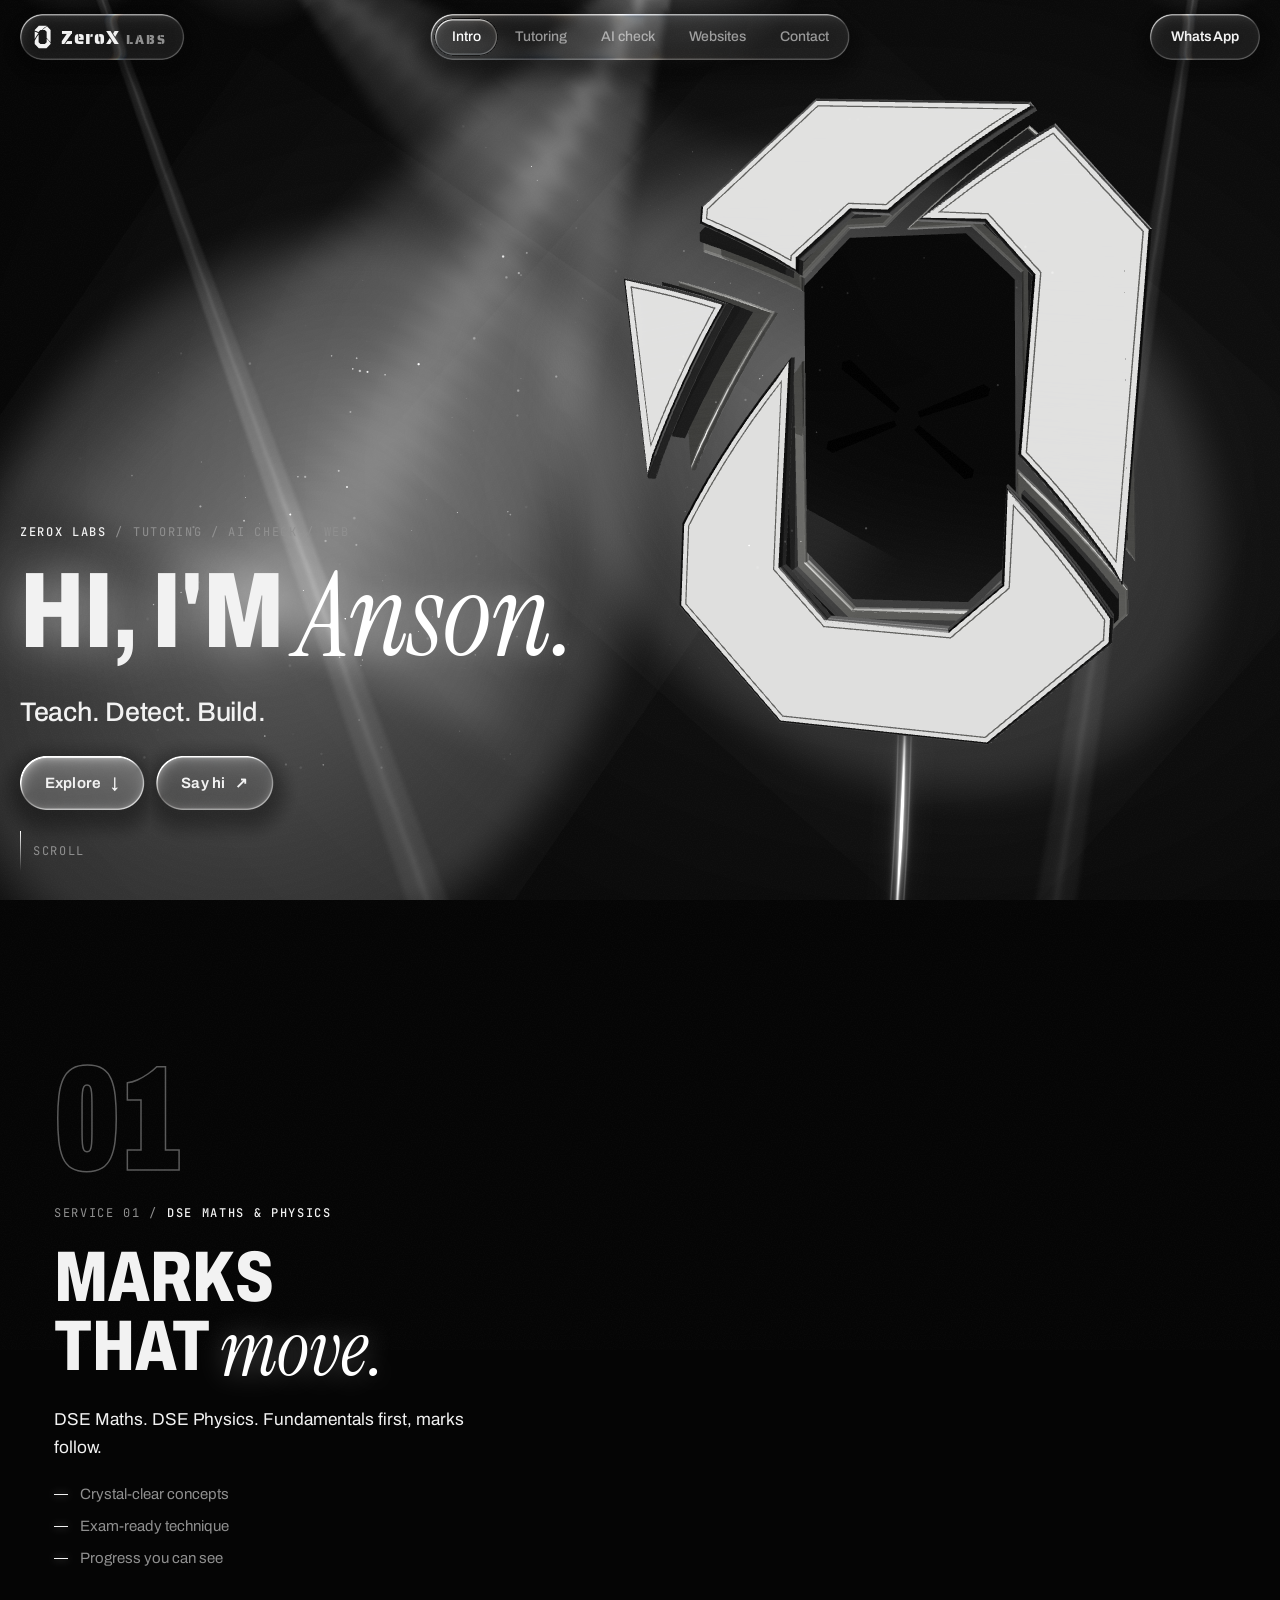
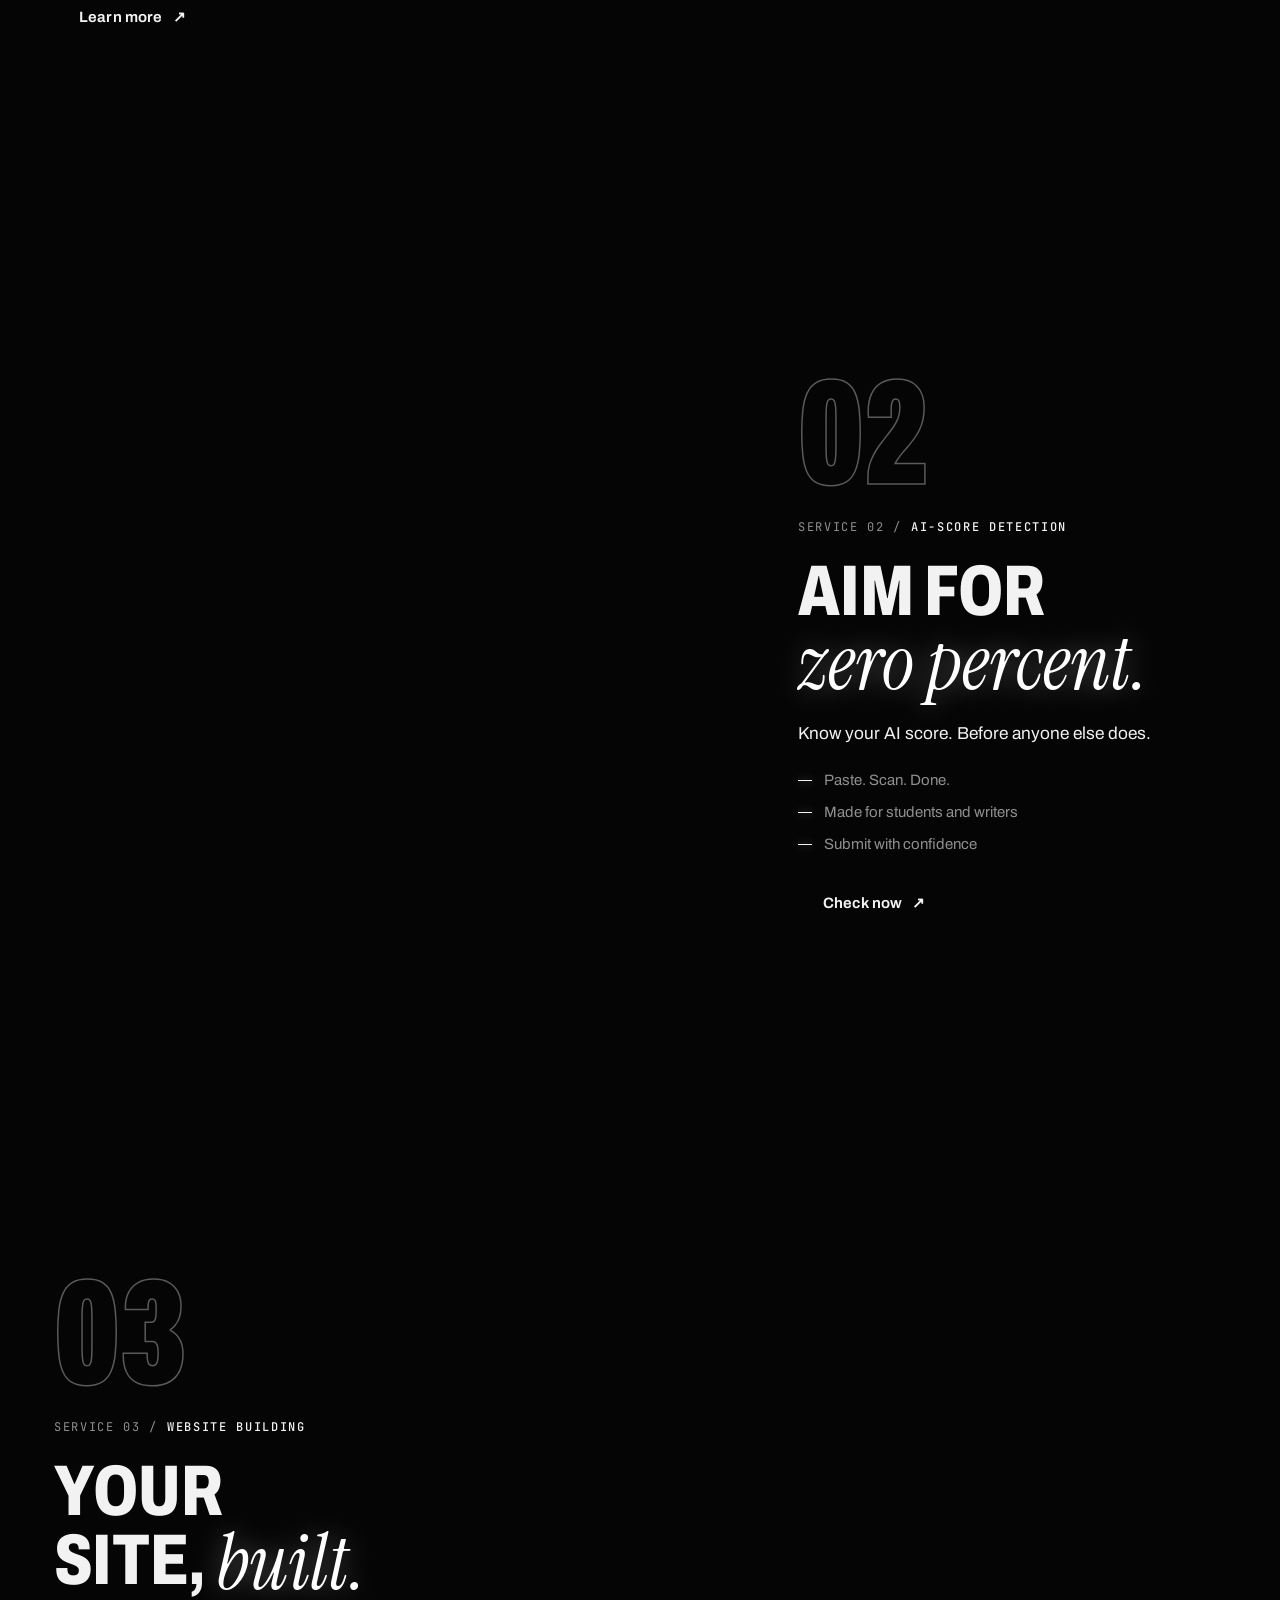
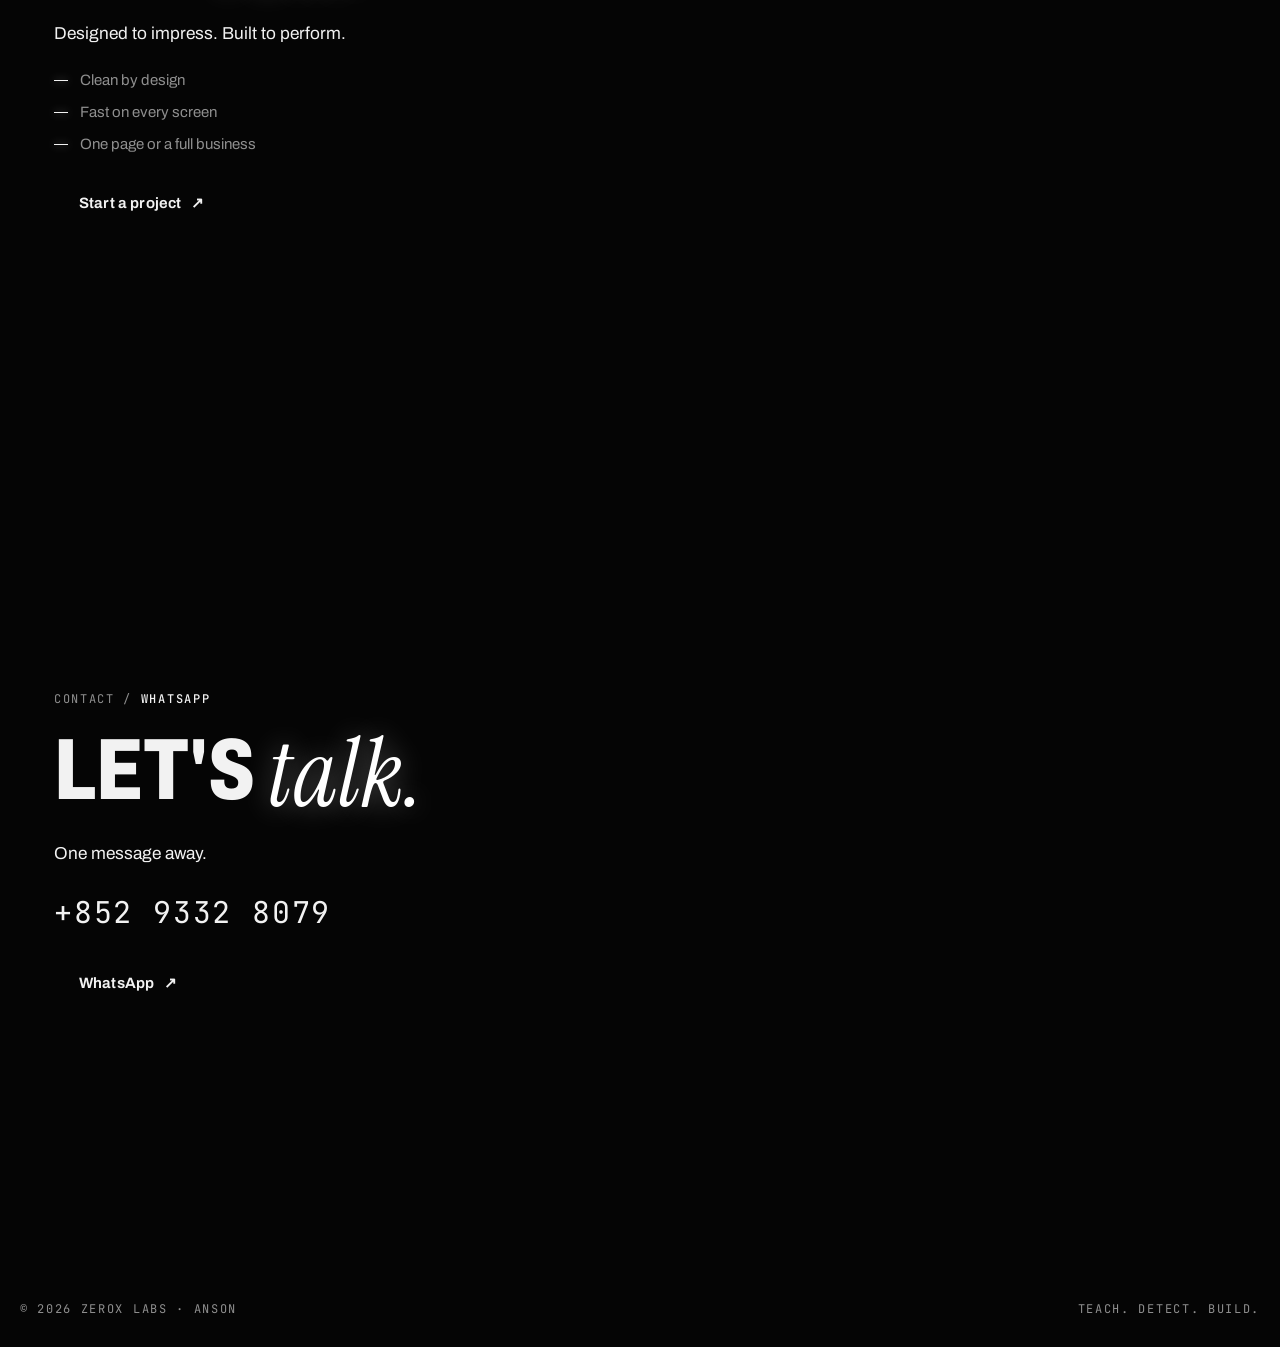
==== commit 9ecc7df4: "Update ZeroX site build Co-Authored-By: Claude Sonnet 5.5 <noreply@anthropic.com> Claude-Session: ht" ====
--- a/public/index.html
+++ b/public/index.html
@@ -754,11 +754,11 @@
 })();
 </script>
 
-<script>(()=>{var yh="170";var wd=0,Uh=1,Td=2;var Zu=1,Ad=2,ys=3,Gs=0,Ai=1,Ti=2,Hs=0,Or=1,ri=2,Nh=3,Fh=4,Rd=5,rr=100,Cd=101,Pd=102,Id=103,Ld=104,Dd=200,Ud=201,Nd=202,Fd=203,Zl=204,$l=205,Od=206,Bd=207,zd=208,Hd=209,kd=210,Vd=211,Gd=212,Wd=213,Xd=214,Kl=0,Jl=1,Ql=2,kr=3,jl=4,tc=5,ec=6,nc=7,$u=0,qd=1,Yd=2,ks=0,Zd=1,$d=2,Kd=3,Mh=4,Jd=5,Qd=6,jd=7;var Ku=300,Vr=301,Gr=302,ic=303,sc=304,rl=306,ba=1e3,or=1001,rc=1002,Hi=1003,tf=1004;var Wa=1005;var Xi=1006,dl=1007;var Ms=1008;var ws=1009,Ju=1010,Qu=1011,Ea=1012,Sh=1013,lr=1014,hs=1015,za=1016,bh=1017,Eh=1018,Wr=1020,ju=35902,td=1021,ed=1022,ts=1023,nd=1024,id=1025,Br=1026,Xr=1027,wh=1028,Th=1029,sd=1030,Ah=1031;var Rh=1033,So=33776,bo=33777,Eo=33778,wo=33779,ac=35840,oc=35841,lc=35842,cc=35843,hc=36196,uc=37492,dc=37496,fc=37808,pc=37809,mc=37810,gc=37811,vc=37812,_c=37813,xc=37814,yc=37815,Mc=37816,Sc=37817,bc=37818,Ec=37819,wc=37820,Tc=37821,To=36492,Ac=36494,Rc=36495,rd=36283,Cc=36284,Pc=36285,Ic=36286;var Ao=2300,Lc=2301,fl=2302,Oh=2400,Bh=2401,zh=2402;var ef=3200,nf=3201;var ad=0,sf=1,Bs="",wi="srgb",jr="srgb-linear",al="linear",Cn="srgb";var gr=7680;var Hh=519,rf=512,af=513,of=514,od=515,lf=516,cf=517,hf=518,uf=519,Dc=35044,ld=35048;var kh="300 es",Ss=2e3,Ro=2001,Ws=class{addEventListener(t,e){this._listeners===void 0&&(this._listeners={});let n=this._listeners;n[t]===void 0&&(n[t]=[]),n[t].indexOf(e)===-1&&n[t].push(e)}hasEventListener(t,e){if(this._listeners===void 0)return!1;let n=this._listeners;return n[t]!==void 0&&n[t].indexOf(e)!==-1}removeEventListener(t,e){if(this._listeners===void 0)return;let s=this._listeners[t];if(s!==void 0){let r=s.indexOf(e);r!==-1&&s.splice(r,1)}}dispatchEvent(t){if(this._listeners===void 0)return;let n=this._listeners[t.type];if(n!==void 0){t.target=this;let s=n.slice(0);for(let r=0,a=s.length;r<a;r++)s[r].call(this,t);t.target=null}}},bi=["00","01","02","03","04","05","06","07","08","09","0a","0b","0c","0d","0e","0f","10","11","12","13","14","15","16","17","18","19","1a","1b","1c","1d","1e","1f","20","21","22","23","24","25","26","27","28","29","2a","2b","2c","2d","2e","2f","30","31","32","33","34","35","36","37","38","39","3a","3b","3c","3d","3e","3f","40","41","42","43","44","45","46","47","48","49","4a","4b","4c","4d","4e","4f","50","51","52","53","54","55","56","57","58","59","5a","5b","5c","5d","5e","5f","60","61","62","63","64","65","66","67","68","69","6a","6b","6c","6d","6e","6f","70","71","72","73","74","75","76","77","78","79","7a","7b","7c","7d","7e","7f","80","81","82","83","84","85","86","87","88","89","8a","8b","8c","8d","8e","8f","90","91","92","93","94","95","96","97","98","99","9a","9b","9c","9d","9e","9f","a0","a1","a2","a3","a4","a5","a6","a7","a8","a9","aa","ab","ac","ad","ae","af","b0","b1","b2","b3","b4","b5","b6","b7","b8","b9","ba","bb","bc","bd","be","bf","c0","c1","c2","c3","c4","c5","c6","c7","c8","c9","ca","cb","cc","cd","ce","cf","d0","d1","d2","d3","d4","d5","d6","d7","d8","d9","da","db","dc","dd","de","df","e0","e1","e2","e3","e4","e5","e6","e7","e8","e9","ea","eb","ec","ed","ee","ef","f0","f1","f2","f3","f4","f5","f6","f7","f8","f9","fa","fb","fc","fd","fe","ff"];var pl=Math.PI/180,Co=180/Math.PI;function bs(){let i=Math.random()*4294967295|0,t=Math.random()*4294967295|0,e=Math.random()*4294967295|0,n=Math.random()*4294967295|0;return(bi[i&255]+bi[i>>8&255]+bi[i>>16&255]+bi[i>>24&255]+"-"+bi[t&255]+bi[t>>8&255]+"-"+bi[t>>16&15|64]+bi[t>>24&255]+"-"+bi[e&63|128]+bi[e>>8&255]+"-"+bi[e>>16&255]+bi[e>>24&255]+bi[n&255]+bi[n>>8&255]+bi[n>>16&255]+bi[n>>24&255]).toLowerCase()}function gi(i,t,e){return Math.max(t,Math.min(e,i))}function df(i,t){return(i%t+t)%t}function ml(i,t,e){return(1-e)*i+e*t}function cs(i,t){switch(t.constructor){case Float32Array:return i;case Uint32Array:return i/4294967295;case Uint16Array:return i/65535;case Uint8Array:return i/255;case Int32Array:return Math.max(i/2147483647,-1);case Int16Array:return Math.max(i/32767,-1);case Int8Array:return Math.max(i/127,-1);default:throw new Error("Invalid component type.")}}function Pn(i,t){switch(t.constructor){case Float32Array:return i;case Uint32Array:return Math.round(i*4294967295);case Uint16Array:return Math.round(i*65535);case Uint8Array:return Math.round(i*255);case Int32Array:return Math.round(i*2147483647);case Int16Array:return Math.round(i*32767);case Int8Array:return Math.round(i*127);default:throw new Error("Invalid component type.")}}var pt=class i{constructor(t=0,e=0){i.prototype.isVector2=!0,this.x=t,this.y=e}get width(){return this.x}set width(t){this.x=t}get height(){return this.y}set height(t){this.y=t}set(t,e){return this.x=t,this.y=e,this}setScalar(t){return this.x=t,this.y=t,this}setX(t){return this.x=t,this}setY(t){return this.y=t,this}setComponent(t,e){switch(t){case 0:this.x=e;break;case 1:this.y=e;break;default:throw new Error("index is out of range: "+t)}return this}getComponent(t){switch(t){case 0:return this.x;case 1:return this.y;default:throw new Error("index is out of range: "+t)}}clone(){return new this.constructor(this.x,this.y)}copy(t){return this.x=t.x,this.y=t.y,this}add(t){return this.x+=t.x,this.y+=t.y,this}addScalar(t){return this.x+=t,this.y+=t,this}addVectors(t,e){return this.x=t.x+e.x,this.y=t.y+e.y,this}addScaledVector(t,e){return this.x+=t.x*e,this.y+=t.y*e,this}sub(t){return this.x-=t.x,this.y-=t.y,this}subScalar(t){return this.x-=t,this.y-=t,this}subVectors(t,e){return this.x=t.x-e.x,this.y=t.y-e.y,this}multiply(t){return this.x*=t.x,this.y*=t.y,this}multiplyScalar(t){return this.x*=t,this.y*=t,this}divide(t){return this.x/=t.x,this.y/=t.y,this}divideScalar(t){return this.multiplyScalar(1/t)}applyMatrix3(t){let e=this.x,n=this.y,s=t.elements;return this.x=s[0]*e+s[3]*n+s[6],this.y=s[1]*e+s[4]*n+s[7],this}min(t){return this.x=Math.min(this.x,t.x),this.y=Math.min(this.y,t.y),this}max(t){return this.x=Math.max(this.x,t.x),this.y=Math.max(this.y,t.y),this}clamp(t,e){return this.x=Math.max(t.x,Math.min(e.x,this.x)),this.y=Math.max(t.y,Math.min(e.y,this.y)),this}clampScalar(t,e){return this.x=Math.max(t,Math.min(e,this.x)),this.y=Math.max(t,Math.min(e,this.y)),this}clampLength(t,e){let n=this.length();return this.divideScalar(n||1).multiplyScalar(Math.max(t,Math.min(e,n)))}floor(){return this.x=Math.floor(this.x),this.y=Math.floor(this.y),this}ceil(){return this.x=Math.ceil(this.x),this.y=Math.ceil(this.y),this}round(){return this.x=Math.round(this.x),this.y=Math.round(this.y),this}roundToZero(){return this.x=Math.trunc(this.x),this.y=Math.trunc(this.y),this}negate(){return this.x=-this.x,this.y=-this.y,this}dot(t){return this.x*t.x+this.y*t.y}cross(t){return this.x*t.y-this.y*t.x}lengthSq(){return this.x*this.x+this.y*this.y}length(){return Math.sqrt(this.x*this.x+this.y*this.y)}manhattanLength(){return Math.abs(this.x)+Math.abs(this.y)}normalize(){return this.divideScalar(this.length()||1)}angle(){return Math.atan2(-this.y,-this.x)+Math.PI}angleTo(t){let e=Math.sqrt(this.lengthSq()*t.lengthSq());if(e===0)return Math.PI/2;let n=this.dot(t)/e;return Math.acos(gi(n,-1,1))}distanceTo(t){return Math.sqrt(this.distanceToSquared(t))}distanceToSquared(t){let e=this.x-t.x,n=this.y-t.y;return e*e+n*n}manhattanDistanceTo(t){return Math.abs(this.x-t.x)+Math.abs(this.y-t.y)}setLength(t){return this.normalize().multiplyScalar(t)}lerp(t,e){return this.x+=(t.x-this.x)*e,this.y+=(t.y-this.y)*e,this}lerpVectors(t,e,n){return this.x=t.x+(e.x-t.x)*n,this.y=t.y+(e.y-t.y)*n,this}equals(t){return t.x===this.x&&t.y===this.y}fromArray(t,e=0){return this.x=t[e],this.y=t[e+1],this}toArray(t=[],e=0){return t[e]=this.x,t[e+1]=this.y,t}fromBufferAttribute(t,e){return this.x=t.getX(e),this.y=t.getY(e),this}rotateAround(t,e){let n=Math.cos(e),s=Math.sin(e),r=this.x-t.x,a=this.y-t.y;return this.x=r*n-a*s+t.x,this.y=r*s+a*n+t.y,this}random(){return this.x=Math.random(),this.y=Math.random(),this}*[Symbol.iterator](){yield this.x,yield this.y}},ke=class i{constructor(t,e,n,s,r,a,o,l,c){i.prototype.isMatrix3=!0,this.elements=[1,0,0,0,1,0,0,0,1],t!==void 0&&this.set(t,e,n,s,r,a,o,l,c)}set(t,e,n,s,r,a,o,l,c){let h=this.elements;return h[0]=t,h[1]=s,h[2]=o,h[3]=e,h[4]=r,h[5]=l,h[6]=n,h[7]=a,h[8]=c,this}identity(){return this.set(1,0,0,0,1,0,0,0,1),this}copy(t){let e=this.elements,n=t.elements;return e[0]=n[0],e[1]=n[1],e[2]=n[2],e[3]=n[3],e[4]=n[4],e[5]=n[5],e[6]=n[6],e[7]=n[7],e[8]=n[8],this}extractBasis(t,e,n){return t.setFromMatrix3Column(this,0),e.setFromMatrix3Column(this,1),n.setFromMatrix3Column(this,2),this}setFromMatrix4(t){let e=t.elements;return this.set(e[0],e[4],e[8],e[1],e[5],e[9],e[2],e[6],e[10]),this}multiply(t){return this.multiplyMatrices(this,t)}premultiply(t){return this.multiplyMatrices(t,this)}multiplyMatrices(t,e){let n=t.elements,s=e.elements,r=this.elements,a=n[0],o=n[3],l=n[6],c=n[1],h=n[4],d=n[7],u=n[2],p=n[5],g=n[8],_=s[0],m=s[3],f=s[6],w=s[1],S=s[4],v=s[7],O=s[2],A=s[5],I=s[8];return r[0]=a*_+o*w+l*O,r[3]=a*m+o*S+l*A,r[6]=a*f+o*v+l*I,r[1]=c*_+h*w+d*O,r[4]=c*m+h*S+d*A,r[7]=c*f+h*v+d*I,r[2]=u*_+p*w+g*O,r[5]=u*m+p*S+g*A,r[8]=u*f+p*v+g*I,this}multiplyScalar(t){let e=this.elements;return e[0]*=t,e[3]*=t,e[6]*=t,e[1]*=t,e[4]*=t,e[7]*=t,e[2]*=t,e[5]*=t,e[8]*=t,this}determinant(){let t=this.elements,e=t[0],n=t[1],s=t[2],r=t[3],a=t[4],o=t[5],l=t[6],c=t[7],h=t[8];return e*a*h-e*o*c-n*r*h+n*o*l+s*r*c-s*a*l}invert(){let t=this.elements,e=t[0],n=t[1],s=t[2],r=t[3],a=t[4],o=t[5],l=t[6],c=t[7],h=t[8],d=h*a-o*c,u=o*l-h*r,p=c*r-a*l,g=e*d+n*u+s*p;if(g===0)return this.set(0,0,0,0,0,0,0,0,0);let _=1/g;return t[0]=d*_,t[1]=(s*c-h*n)*_,t[2]=(o*n-s*a)*_,t[3]=u*_,t[4]=(h*e-s*l)*_,t[5]=(s*r-o*e)*_,t[6]=p*_,t[7]=(n*l-c*e)*_,t[8]=(a*e-n*r)*_,this}transpose(){let t,e=this.elements;return t=e[1],e[1]=e[3],e[3]=t,t=e[2],e[2]=e[6],e[6]=t,t=e[5],e[5]=e[7],e[7]=t,this}getNormalMatrix(t){return this.setFromMatrix4(t).invert().transpose()}transposeIntoArray(t){let e=this.elements;return t[0]=e[0],t[1]=e[3],t[2]=e[6],t[3]=e[1],t[4]=e[4],t[5]=e[7],t[6]=e[2],t[7]=e[5],t[8]=e[8],this}setUvTransform(t,e,n,s,r,a,o){let l=Math.cos(r),c=Math.sin(r);return this.set(n*l,n*c,-n*(l*a+c*o)+a+t,-s*c,s*l,-s*(-c*a+l*o)+o+e,0,0,1),this}scale(t,e){return this.premultiply(gl.makeScale(t,e)),this}rotate(t){return this.premultiply(gl.makeRotation(-t)),this}translate(t,e){return this.premultiply(gl.makeTranslation(t,e)),this}makeTranslation(t,e){return t.isVector2?this.set(1,0,t.x,0,1,t.y,0,0,1):this.set(1,0,t,0,1,e,0,0,1),this}makeRotation(t){let e=Math.cos(t),n=Math.sin(t);return this.set(e,-n,0,n,e,0,0,0,1),this}makeScale(t,e){return this.set(t,0,0,0,e,0,0,0,1),this}equals(t){let e=this.elements,n=t.elements;for(let s=0;s<9;s++)if(e[s]!==n[s])return!1;return!0}fromArray(t,e=0){for(let n=0;n<9;n++)this.elements[n]=t[n+e];return this}toArray(t=[],e=0){let n=this.elements;return t[e]=n[0],t[e+1]=n[1],t[e+2]=n[2],t[e+3]=n[3],t[e+4]=n[4],t[e+5]=n[5],t[e+6]=n[6],t[e+7]=n[7],t[e+8]=n[8],t}clone(){return new this.constructor().fromArray(this.elements)}},gl=new ke;function cd(i){for(let t=i.length-1;t>=0;--t)if(i[t]>=65535)return!0;return!1}function Po(i){return document.createElementNS("http://www.w3.org/1999/xhtml",i)}function ff(){let i=Po("canvas");return i.style.display="block",i}var Vh={};function _a(i){i in Vh||(Vh[i]=!0,console.warn(i))}function pf(i,t,e){return new Promise(function(n,s){function r(){switch(i.clientWaitSync(t,i.SYNC_FLUSH_COMMANDS_BIT,0)){case i.WAIT_FAILED:s();break;case i.TIMEOUT_EXPIRED:setTimeout(r,e);break;default:n()}}setTimeout(r,e)})}function mf(i){let t=i.elements;t[2]=.5*t[2]+.5*t[3],t[6]=.5*t[6]+.5*t[7],t[10]=.5*t[10]+.5*t[11],t[14]=.5*t[14]+.5*t[15]}function gf(i){let t=i.elements;t[11]===-1?(t[10]=-t[10]-1,t[14]=-t[14]):(t[10]=-t[10],t[14]=-t[14]+1)}var hn={enabled:!0,workingColorSpace:jr,spaces:{},convert:function(i,t,e){return this.enabled===!1||t===e||!t||!e||(this.spaces[t].transfer===Cn&&(i.r=Es(i.r),i.g=Es(i.g),i.b=Es(i.b)),this.spaces[t].primaries!==this.spaces[e].primaries&&(i.applyMatrix3(this.spaces[t].toXYZ),i.applyMatrix3(this.spaces[e].fromXYZ)),this.spaces[e].transfer===Cn&&(i.r=zr(i.r),i.g=zr(i.g),i.b=zr(i.b))),i},fromWorkingColorSpace:function(i,t){return this.convert(i,this.workingColorSpace,t)},toWorkingColorSpace:function(i,t){return this.convert(i,t,this.workingColorSpace)},getPrimaries:function(i){return this.spaces[i].primaries},getTransfer:function(i){return i===Bs?al:this.spaces[i].transfer},getLuminanceCoefficients:function(i,t=this.workingColorSpace){return i.fromArray(this.spaces[t].luminanceCoefficients)},define:function(i){Object.assign(this.spaces,i)},_getMatrix:function(i,t,e){return i.copy(this.spaces[t].toXYZ).multiply(this.spaces[e].fromXYZ)},_getDrawingBufferColorSpace:function(i){return this.spaces[i].outputColorSpaceConfig.drawingBufferColorSpace},_getUnpackColorSpace:function(i=this.workingColorSpace){return this.spaces[i].workingColorSpaceConfig.unpackColorSpace}};function Es(i){return i<.04045?i*.0773993808:Math.pow(i*.9478672986+.0521327014,2.4)}function zr(i){return i<.0031308?i*12.92:1.055*Math.pow(i,.41666)-.055}var Gh=[.64,.33,.3,.6,.15,.06],Wh=[.2126,.7152,.0722],Xh=[.3127,.329],qh=new ke().set(.4123908,.3575843,.1804808,.212639,.7151687,.0721923,.0193308,.1191948,.9505322),Yh=new ke().set(3.2409699,-1.5373832,-.4986108,-.9692436,1.8759675,.0415551,.0556301,-.203977,1.0569715);hn.define({[jr]:{primaries:Gh,whitePoint:Xh,transfer:al,toXYZ:qh,fromXYZ:Yh,luminanceCoefficients:Wh,workingColorSpaceConfig:{unpackColorSpace:wi},outputColorSpaceConfig:{drawingBufferColorSpace:wi}},[wi]:{primaries:Gh,whitePoint:Xh,transfer:Cn,toXYZ:qh,fromXYZ:Yh,luminanceCoefficients:Wh,outputColorSpaceConfig:{drawingBufferColorSpace:wi}}});var vr,Uc=class{static getDataURL(t){if(/^data:/i.test(t.src)||typeof HTMLCanvasElement>"u")return t.src;let e;if(t instanceof HTMLCanvasElement)e=t;else{vr===void 0&&(vr=Po("canvas")),vr.width=t.width,vr.height=t.height;let n=vr.getContext("2d");t instanceof ImageData?n.putImageData(t,0,0):n.drawImage(t,0,0,t.width,t.height),e=vr}return e.width>2048||e.height>2048?(console.warn("THREE.ImageUtils.getDataURL: Image converted to jpg for performance reasons",t),e.toDataURL("image/jpeg",.6)):e.toDataURL("image/png")}static sRGBToLinear(t){if(typeof HTMLImageElement<"u"&&t instanceof HTMLImageElement||typeof HTMLCanvasElement<"u"&&t instanceof HTMLCanvasElement||typeof ImageBitmap<"u"&&t instanceof ImageBitmap){let e=Po("canvas");e.width=t.width,e.height=t.height;let n=e.getContext("2d");n.drawImage(t,0,0,t.width,t.height);let s=n.getImageData(0,0,t.width,t.height),r=s.data;for(let a=0;a<r.length;a++)r[a]=Es(r[a]/255)*255;return n.putImageData(s,0,0),e}else if(t.data){let e=t.data.slice(0);for(let n=0;n<e.length;n++)e instanceof Uint8Array||e instanceof Uint8ClampedArray?e[n]=Math.floor(Es(e[n]/255)*255):e[n]=Es(e[n]);return{data:e,width:t.width,height:t.height}}else return console.warn("THREE.ImageUtils.sRGBToLinear(): Unsupported image type. No color space conversion applied."),t}},vf=0,Io=class{constructor(t=null){this.isSource=!0,Object.defineProperty(this,"id",{value:vf++}),this.uuid=bs(),this.data=t,this.dataReady=!0,this.version=0}set needsUpdate(t){t===!0&&this.version++}toJSON(t){let e=t===void 0||typeof t=="string";if(!e&&t.images[this.uuid]!==void 0)return t.images[this.uuid];let n={uuid:this.uuid,url:""},s=this.data;if(s!==null){let r;if(Array.isArray(s)){r=[];for(let a=0,o=s.length;a<o;a++)s[a].isDataTexture?r.push(vl(s[a].image)):r.push(vl(s[a]))}else r=vl(s);n.url=r}return e||(t.images[this.uuid]=n),n}};function vl(i){return typeof HTMLImageElement<"u"&&i instanceof HTMLImageElement||typeof HTMLCanvasElement<"u"&&i instanceof HTMLCanvasElement||typeof ImageBitmap<"u"&&i instanceof ImageBitmap?Uc.getDataURL(i):i.data?{data:Array.from(i.data),width:i.width,height:i.height,type:i.data.constructor.name}:(console.warn("THREE.Texture: Unable to serialize Texture."),{})}var _f=0,Oi=class i extends Ws{constructor(t=i.DEFAULT_IMAGE,e=i.DEFAULT_MAPPING,n=or,s=or,r=Xi,a=Ms,o=ts,l=ws,c=i.DEFAULT_ANISOTROPY,h=Bs){super(),this.isTexture=!0,Object.defineProperty(this,"id",{value:_f++}),this.uuid=bs(),this.name="",this.source=new Io(t),this.mipmaps=[],this.mapping=e,this.channel=0,this.wrapS=n,this.wrapT=s,this.magFilter=r,this.minFilter=a,this.anisotropy=c,this.format=o,this.internalFormat=null,this.type=l,this.offset=new pt(0,0),this.repeat=new pt(1,1),this.center=new pt(0,0),this.rotation=0,this.matrixAutoUpdate=!0,this.matrix=new ke,this.generateMipmaps=!0,this.premultiplyAlpha=!1,this.flipY=!0,this.unpackAlignment=4,this.colorSpace=h,this.userData={},this.version=0,this.onUpdate=null,this.isRenderTargetTexture=!1,this.pmremVersion=0}get image(){return this.source.data}set image(t=null){this.source.data=t}updateMatrix(){this.matrix.setUvTransform(this.offset.x,this.offset.y,this.repeat.x,this.repeat.y,this.rotation,this.center.x,this.center.y)}clone(){return new this.constructor().copy(this)}copy(t){return this.name=t.name,this.source=t.source,this.mipmaps=t.mipmaps.slice(0),this.mapping=t.mapping,this.channel=t.channel,this.wrapS=t.wrapS,this.wrapT=t.wrapT,this.magFilter=t.magFilter,this.minFilter=t.minFilter,this.anisotropy=t.anisotropy,this.format=t.format,this.internalFormat=t.internalFormat,this.type=t.type,this.offset.copy(t.offset),this.repeat.copy(t.repeat),this.center.copy(t.center),this.rotation=t.rotation,this.matrixAutoUpdate=t.matrixAutoUpdate,this.matrix.copy(t.matrix),this.generateMipmaps=t.generateMipmaps,this.premultiplyAlpha=t.premultiplyAlpha,this.flipY=t.flipY,this.unpackAlignment=t.unpackAlignment,this.colorSpace=t.colorSpace,this.userData=JSON.parse(JSON.stringify(t.userData)),this.needsUpdate=!0,this}toJSON(t){let e=t===void 0||typeof t=="string";if(!e&&t.textures[this.uuid]!==void 0)return t.textures[this.uuid];let n={metadata:{version:4.6,type:"Texture",generator:"Texture.toJSON"},uuid:this.uuid,name:this.name,image:this.source.toJSON(t).uuid,mapping:this.mapping,channel:this.channel,repeat:[this.repeat.x,this.repeat.y],offset:[this.offset.x,this.offset.y],center:[this.center.x,this.center.y],rotation:this.rotation,wrap:[this.wrapS,this.wrapT],format:this.format,internalFormat:this.internalFormat,type:this.type,colorSpace:this.colorSpace,minFilter:this.minFilter,magFilter:this.magFilter,anisotropy:this.anisotropy,flipY:this.flipY,generateMipmaps:this.generateMipmaps,premultiplyAlpha:this.premultiplyAlpha,unpackAlignment:this.unpackAlignment};return Object.keys(this.userData).length>0&&(n.userData=this.userData),e||(t.textures[this.uuid]=n),n}dispose(){this.dispatchEvent({type:"dispose"})}transformUv(t){if(this.mapping!==Ku)return t;if(t.applyMatrix3(this.matrix),t.x<0||t.x>1)switch(this.wrapS){case ba:t.x=t.x-Math.floor(t.x);break;case or:t.x=t.x<0?0:1;break;case rc:Math.abs(Math.floor(t.x)%2)===1?t.x=Math.ceil(t.x)-t.x:t.x=t.x-Math.floor(t.x);break}if(t.y<0||t.y>1)switch(this.wrapT){case ba:t.y=t.y-Math.floor(t.y);break;case or:t.y=t.y<0?0:1;break;case rc:Math.abs(Math.floor(t.y)%2)===1?t.y=Math.ceil(t.y)-t.y:t.y=t.y-Math.floor(t.y);break}return this.flipY&&(t.y=1-t.y),t}set needsUpdate(t){t===!0&&(this.version++,this.source.needsUpdate=!0)}set needsPMREMUpdate(t){t===!0&&this.pmremVersion++}};Oi.DEFAULT_IMAGE=null;Oi.DEFAULT_MAPPING=Ku;Oi.DEFAULT_ANISOTROPY=1;var un=class i{constructor(t=0,e=0,n=0,s=1){i.prototype.isVector4=!0,this.x=t,this.y=e,this.z=n,this.w=s}get width(){return this.z}set width(t){this.z=t}get height(){return this.w}set height(t){this.w=t}set(t,e,n,s){return this.x=t,this.y=e,this.z=n,this.w=s,this}setScalar(t){return this.x=t,this.y=t,this.z=t,this.w=t,this}setX(t){return this.x=t,this}setY(t){return this.y=t,this}setZ(t){return this.z=t,this}setW(t){return this.w=t,this}setComponent(t,e){switch(t){case 0:this.x=e;break;case 1:this.y=e;break;case 2:this.z=e;break;case 3:this.w=e;break;default:throw new Error("index is out of range: "+t)}return this}getComponent(t){switch(t){case 0:return this.x;case 1:return this.y;case 2:return this.z;case 3:return this.w;default:throw new Error("index is out of range: "+t)}}clone(){return new this.constructor(this.x,this.y,this.z,this.w)}copy(t){return this.x=t.x,this.y=t.y,this.z=t.z,this.w=t.w!==void 0?t.w:1,this}add(t){return this.x+=t.x,this.y+=t.y,this.z+=t.z,this.w+=t.w,this}addScalar(t){return this.x+=t,this.y+=t,this.z+=t,this.w+=t,this}addVectors(t,e){return this.x=t.x+e.x,this.y=t.y+e.y,this.z=t.z+e.z,this.w=t.w+e.w,this}addScaledVector(t,e){return this.x+=t.x*e,this.y+=t.y*e,this.z+=t.z*e,this.w+=t.w*e,this}sub(t){return this.x-=t.x,this.y-=t.y,this.z-=t.z,this.w-=t.w,this}subScalar(t){return this.x-=t,this.y-=t,this.z-=t,this.w-=t,this}subVectors(t,e){return this.x=t.x-e.x,this.y=t.y-e.y,this.z=t.z-e.z,this.w=t.w-e.w,this}multiply(t){return this.x*=t.x,this.y*=t.y,this.z*=t.z,this.w*=t.w,this}multiplyScalar(t){return this.x*=t,this.y*=t,this.z*=t,this.w*=t,this}applyMatrix4(t){let e=this.x,n=this.y,s=this.z,r=this.w,a=t.elements;return this.x=a[0]*e+a[4]*n+a[8]*s+a[12]*r,this.y=a[1]*e+a[5]*n+a[9]*s+a[13]*r,this.z=a[2]*e+a[6]*n+a[10]*s+a[14]*r,this.w=a[3]*e+a[7]*n+a[11]*s+a[15]*r,this}divide(t){return this.x/=t.x,this.y/=t.y,this.z/=t.z,this.w/=t.w,this}divideScalar(t){return this.multiplyScalar(1/t)}setAxisAngleFromQuaternion(t){this.w=2*Math.acos(t.w);let e=Math.sqrt(1-t.w*t.w);return e<1e-4?(this.x=1,this.y=0,this.z=0):(this.x=t.x/e,this.y=t.y/e,this.z=t.z/e),this}setAxisAngleFromRotationMatrix(t){let e,n,s,r,l=t.elements,c=l[0],h=l[4],d=l[8],u=l[1],p=l[5],g=l[9],_=l[2],m=l[6],f=l[10];if(Math.abs(h-u)<.01&&Math.abs(d-_)<.01&&Math.abs(g-m)<.01){if(Math.abs(h+u)<.1&&Math.abs(d+_)<.1&&Math.abs(g+m)<.1&&Math.abs(c+p+f-3)<.1)return this.set(1,0,0,0),this;e=Math.PI;let S=(c+1)/2,v=(p+1)/2,O=(f+1)/2,A=(h+u)/4,I=(d+_)/4,N=(g+m)/4;return S>v&&S>O?S<.01?(n=0,s=.707106781,r=.707106781):(n=Math.sqrt(S),s=A/n,r=I/n):v>O?v<.01?(n=.707106781,s=0,r=.707106781):(s=Math.sqrt(v),n=A/s,r=N/s):O<.01?(n=.707106781,s=.707106781,r=0):(r=Math.sqrt(O),n=I/r,s=N/r),this.set(n,s,r,e),this}let w=Math.sqrt((m-g)*(m-g)+(d-_)*(d-_)+(u-h)*(u-h));return Math.abs(w)<.001&&(w=1),this.x=(m-g)/w,this.y=(d-_)/w,this.z=(u-h)/w,this.w=Math.acos((c+p+f-1)/2),this}setFromMatrixPosition(t){let e=t.elements;return this.x=e[12],this.y=e[13],this.z=e[14],this.w=e[15],this}min(t){return this.x=Math.min(this.x,t.x),this.y=Math.min(this.y,t.y),this.z=Math.min(this.z,t.z),this.w=Math.min(this.w,t.w),this}max(t){return this.x=Math.max(this.x,t.x),this.y=Math.max(this.y,t.y),this.z=Math.max(this.z,t.z),this.w=Math.max(this.w,t.w),this}clamp(t,e){return this.x=Math.max(t.x,Math.min(e.x,this.x)),this.y=Math.max(t.y,Math.min(e.y,this.y)),this.z=Math.max(t.z,Math.min(e.z,this.z)),this.w=Math.max(t.w,Math.min(e.w,this.w)),this}clampScalar(t,e){return this.x=Math.max(t,Math.min(e,this.x)),this.y=Math.max(t,Math.min(e,this.y)),this.z=Math.max(t,Math.min(e,this.z)),this.w=Math.max(t,Math.min(e,this.w)),this}clampLength(t,e){let n=this.length();return this.divideScalar(n||1).multiplyScalar(Math.max(t,Math.min(e,n)))}floor(){return this.x=Math.floor(this.x),this.y=Math.floor(this.y),this.z=Math.floor(this.z),this.w=Math.floor(this.w),this}ceil(){return this.x=Math.ceil(this.x),this.y=Math.ceil(this.y),this.z=Math.ceil(this.z),this.w=Math.ceil(this.w),this}round(){return this.x=Math.round(this.x),this.y=Math.round(this.y),this.z=Math.round(this.z),this.w=Math.round(this.w),this}roundToZero(){return this.x=Math.trunc(this.x),this.y=Math.trunc(this.y),this.z=Math.trunc(this.z),this.w=Math.trunc(this.w),this}negate(){return this.x=-this.x,this.y=-this.y,this.z=-this.z,this.w=-this.w,this}dot(t){return this.x*t.x+this.y*t.y+this.z*t.z+this.w*t.w}lengthSq(){return this.x*this.x+this.y*this.y+this.z*this.z+this.w*this.w}length(){return Math.sqrt(this.x*this.x+this.y*this.y+this.z*this.z+this.w*this.w)}manhattanLength(){return Math.abs(this.x)+Math.abs(this.y)+Math.abs(this.z)+Math.abs(this.w)}normalize(){return this.divideScalar(this.length()||1)}setLength(t){return this.normalize().multiplyScalar(t)}lerp(t,e){return this.x+=(t.x-this.x)*e,this.y+=(t.y-this.y)*e,this.z+=(t.z-this.z)*e,this.w+=(t.w-this.w)*e,this}lerpVectors(t,e,n){return this.x=t.x+(e.x-t.x)*n,this.y=t.y+(e.y-t.y)*n,this.z=t.z+(e.z-t.z)*n,this.w=t.w+(e.w-t.w)*n,this}equals(t){return t.x===this.x&&t.y===this.y&&t.z===this.z&&t.w===this.w}fromArray(t,e=0){return this.x=t[e],this.y=t[e+1],this.z=t[e+2],this.w=t[e+3],this}toArray(t=[],e=0){return t[e]=this.x,t[e+1]=this.y,t[e+2]=this.z,t[e+3]=this.w,t}fromBufferAttribute(t,e){return this.x=t.getX(e),this.y=t.getY(e),this.z=t.getZ(e),this.w=t.getW(e),this}random(){return this.x=Math.random(),this.y=Math.random(),this.z=Math.random(),this.w=Math.random(),this}*[Symbol.iterator](){yield this.x,yield this.y,yield this.z,yield this.w}},Nc=class extends Ws{constructor(t=1,e=1,n={}){super(),this.isRenderTarget=!0,this.width=t,this.height=e,this.depth=1,this.scissor=new un(0,0,t,e),this.scissorTest=!1,this.viewport=new un(0,0,t,e);let s={width:t,height:e,depth:1};n=Object.assign({generateMipmaps:!1,internalFormat:null,minFilter:Xi,depthBuffer:!0,stencilBuffer:!1,resolveDepthBuffer:!0,resolveStencilBuffer:!0,depthTexture:null,samples:0,count:1},n);let r=new Oi(s,n.mapping,n.wrapS,n.wrapT,n.magFilter,n.minFilter,n.format,n.type,n.anisotropy,n.colorSpace);r.flipY=!1,r.generateMipmaps=n.generateMipmaps,r.internalFormat=n.internalFormat,this.textures=[];let a=n.count;for(let o=0;o<a;o++)this.textures[o]=r.clone(),this.textures[o].isRenderTargetTexture=!0;this.depthBuffer=n.depthBuffer,this.stencilBuffer=n.stencilBuffer,this.resolveDepthBuffer=n.resolveDepthBuffer,this.resolveStencilBuffer=n.resolveStencilBuffer,this.depthTexture=n.depthTexture,this.samples=n.samples}get texture(){return this.textures[0]}set texture(t){this.textures[0]=t}setSize(t,e,n=1){if(this.width!==t||this.height!==e||this.depth!==n){this.width=t,this.height=e,this.depth=n;for(let s=0,r=this.textures.length;s<r;s++)this.textures[s].image.width=t,this.textures[s].image.height=e,this.textures[s].image.depth=n;this.dispose()}this.viewport.set(0,0,t,e),this.scissor.set(0,0,t,e)}clone(){return new this.constructor().copy(this)}copy(t){this.width=t.width,this.height=t.height,this.depth=t.depth,this.scissor.copy(t.scissor),this.scissorTest=t.scissorTest,this.viewport.copy(t.viewport),this.textures.length=0;for(let n=0,s=t.textures.length;n<s;n++)this.textures[n]=t.textures[n].clone(),this.textures[n].isRenderTargetTexture=!0;let e=Object.assign({},t.texture.image);return this.texture.source=new Io(e),this.depthBuffer=t.depthBuffer,this.stencilBuffer=t.stencilBuffer,this.resolveDepthBuffer=t.resolveDepthBuffer,this.resolveStencilBuffer=t.resolveStencilBuffer,t.depthTexture!==null&&(this.depthTexture=t.depthTexture.clone()),this.samples=t.samples,this}dispose(){this.dispatchEvent({type:"dispose"})}},es=class extends Nc{constructor(t=1,e=1,n={}){super(t,e,n),this.isWebGLRenderTarget=!0}},Lo=class extends Oi{constructor(t=null,e=1,n=1,s=1){super(null),this.isDataArrayTexture=!0,this.image={data:t,width:e,height:n,depth:s},this.magFilter=Hi,this.minFilter=Hi,this.wrapR=or,this.generateMipmaps=!1,this.flipY=!1,this.unpackAlignment=1,this.layerUpdates=new Set}addLayerUpdate(t){this.layerUpdates.add(t)}clearLayerUpdates(){this.layerUpdates.clear()}};var Fc=class extends Oi{constructor(t=null,e=1,n=1,s=1){super(null),this.isData3DTexture=!0,this.image={data:t,width:e,height:n,depth:s},this.magFilter=Hi,this.minFilter=Hi,this.wrapR=or,this.generateMipmaps=!1,this.flipY=!1,this.unpackAlignment=1}};var ki=class{constructor(t=0,e=0,n=0,s=1){this.isQuaternion=!0,this._x=t,this._y=e,this._z=n,this._w=s}static slerpFlat(t,e,n,s,r,a,o){let l=n[s+0],c=n[s+1],h=n[s+2],d=n[s+3],u=r[a+0],p=r[a+1],g=r[a+2],_=r[a+3];if(o===0){t[e+0]=l,t[e+1]=c,t[e+2]=h,t[e+3]=d;return}if(o===1){t[e+0]=u,t[e+1]=p,t[e+2]=g,t[e+3]=_;return}if(d!==_||l!==u||c!==p||h!==g){let m=1-o,f=l*u+c*p+h*g+d*_,w=f>=0?1:-1,S=1-f*f;if(S>Number.EPSILON){let O=Math.sqrt(S),A=Math.atan2(O,f*w);m=Math.sin(m*A)/O,o=Math.sin(o*A)/O}let v=o*w;if(l=l*m+u*v,c=c*m+p*v,h=h*m+g*v,d=d*m+_*v,m===1-o){let O=1/Math.sqrt(l*l+c*c+h*h+d*d);l*=O,c*=O,h*=O,d*=O}}t[e]=l,t[e+1]=c,t[e+2]=h,t[e+3]=d}static multiplyQuaternionsFlat(t,e,n,s,r,a){let o=n[s],l=n[s+1],c=n[s+2],h=n[s+3],d=r[a],u=r[a+1],p=r[a+2],g=r[a+3];return t[e]=o*g+h*d+l*p-c*u,t[e+1]=l*g+h*u+c*d-o*p,t[e+2]=c*g+h*p+o*u-l*d,t[e+3]=h*g-o*d-l*u-c*p,t}get x(){return this._x}set x(t){this._x=t,this._onChangeCallback()}get y(){return this._y}set y(t){this._y=t,this._onChangeCallback()}get z(){return this._z}set z(t){this._z=t,this._onChangeCallback()}get w(){return this._w}set w(t){this._w=t,this._onChangeCallback()}set(t,e,n,s){return this._x=t,this._y=e,this._z=n,this._w=s,this._onChangeCallback(),this}clone(){return new this.constructor(this._x,this._y,this._z,this._w)}copy(t){return this._x=t.x,this._y=t.y,this._z=t.z,this._w=t.w,this._onChangeCallback(),this}setFromEuler(t,e=!0){let n=t._x,s=t._y,r=t._z,a=t._order,o=Math.cos,l=Math.sin,c=o(n/2),h=o(s/2),d=o(r/2),u=l(n/2),p=l(s/2),g=l(r/2);switch(a){case"XYZ":this._x=u*h*d+c*p*g,this._y=c*p*d-u*h*g,this._z=c*h*g+u*p*d,this._w=c*h*d-u*p*g;break;case"YXZ":this._x=u*h*d+c*p*g,this._y=c*p*d-u*h*g,this._z=c*h*g-u*p*d,this._w=c*h*d+u*p*g;break;case"ZXY":this._x=u*h*d-c*p*g,this._y=c*p*d+u*h*g,this._z=c*h*g+u*p*d,this._w=c*h*d-u*p*g;break;case"ZYX":this._x=u*h*d-c*p*g,this._y=c*p*d+u*h*g,this._z=c*h*g-u*p*d,this._w=c*h*d+u*p*g;break;case"YZX":this._x=u*h*d+c*p*g,this._y=c*p*d+u*h*g,this._z=c*h*g-u*p*d,this._w=c*h*d-u*p*g;break;case"XZY":this._x=u*h*d-c*p*g,this._y=c*p*d-u*h*g,this._z=c*h*g+u*p*d,this._w=c*h*d+u*p*g;break;default:console.warn("THREE.Quaternion: .setFromEuler() encountered an unknown order: "+a)}return e===!0&&this._onChangeCallback(),this}setFromAxisAngle(t,e){let n=e/2,s=Math.sin(n);return this._x=t.x*s,this._y=t.y*s,this._z=t.z*s,this._w=Math.cos(n),this._onChangeCallback(),this}setFromRotationMatrix(t){let e=t.elements,n=e[0],s=e[4],r=e[8],a=e[1],o=e[5],l=e[9],c=e[2],h=e[6],d=e[10],u=n+o+d;if(u>0){let p=.5/Math.sqrt(u+1);this._w=.25/p,this._x=(h-l)*p,this._y=(r-c)*p,this._z=(a-s)*p}else if(n>o&&n>d){let p=2*Math.sqrt(1+n-o-d);this._w=(h-l)/p,this._x=.25*p,this._y=(s+a)/p,this._z=(r+c)/p}else if(o>d){let p=2*Math.sqrt(1+o-n-d);this._w=(r-c)/p,this._x=(s+a)/p,this._y=.25*p,this._z=(l+h)/p}else{let p=2*Math.sqrt(1+d-n-o);this._w=(a-s)/p,this._x=(r+c)/p,this._y=(l+h)/p,this._z=.25*p}return this._onChangeCallback(),this}setFromUnitVectors(t,e){let n=t.dot(e)+1;return n<Number.EPSILON?(n=0,Math.abs(t.x)>Math.abs(t.z)?(this._x=-t.y,this._y=t.x,this._z=0,this._w=n):(this._x=0,this._y=-t.z,this._z=t.y,this._w=n)):(this._x=t.y*e.z-t.z*e.y,this._y=t.z*e.x-t.x*e.z,this._z=t.x*e.y-t.y*e.x,this._w=n),this.normalize()}angleTo(t){return 2*Math.acos(Math.abs(gi(this.dot(t),-1,1)))}rotateTowards(t,e){let n=this.angleTo(t);if(n===0)return this;let s=Math.min(1,e/n);return this.slerp(t,s),this}identity(){return this.set(0,0,0,1)}invert(){return this.conjugate()}conjugate(){return this._x*=-1,this._y*=-1,this._z*=-1,this._onChangeCallback(),this}dot(t){return this._x*t._x+this._y*t._y+this._z*t._z+this._w*t._w}lengthSq(){return this._x*this._x+this._y*this._y+this._z*this._z+this._w*this._w}length(){return Math.sqrt(this._x*this._x+this._y*this._y+this._z*this._z+this._w*this._w)}normalize(){let t=this.length();return t===0?(this._x=0,this._y=0,this._z=0,this._w=1):(t=1/t,this._x=this._x*t,this._y=this._y*t,this._z=this._z*t,this._w=this._w*t),this._onChangeCallback(),this}multiply(t){return this.multiplyQuaternions(this,t)}premultiply(t){return this.multiplyQuaternions(t,this)}multiplyQuaternions(t,e){let n=t._x,s=t._y,r=t._z,a=t._w,o=e._x,l=e._y,c=e._z,h=e._w;return this._x=n*h+a*o+s*c-r*l,this._y=s*h+a*l+r*o-n*c,this._z=r*h+a*c+n*l-s*o,this._w=a*h-n*o-s*l-r*c,this._onChangeCallback(),this}slerp(t,e){if(e===0)return this;if(e===1)return this.copy(t);let n=this._x,s=this._y,r=this._z,a=this._w,o=a*t._w+n*t._x+s*t._y+r*t._z;if(o<0?(this._w=-t._w,this._x=-t._x,this._y=-t._y,this._z=-t._z,o=-o):this.copy(t),o>=1)return this._w=a,this._x=n,this._y=s,this._z=r,this;let l=1-o*o;if(l<=Number.EPSILON){let p=1-e;return this._w=p*a+e*this._w,this._x=p*n+e*this._x,this._y=p*s+e*this._y,this._z=p*r+e*this._z,this.normalize(),this}let c=Math.sqrt(l),h=Math.atan2(c,o),d=Math.sin((1-e)*h)/c,u=Math.sin(e*h)/c;return this._w=a*d+this._w*u,this._x=n*d+this._x*u,this._y=s*d+this._y*u,this._z=r*d+this._z*u,this._onChangeCallback(),this}slerpQuaternions(t,e,n){return this.copy(t).slerp(e,n)}random(){let t=2*Math.PI*Math.random(),e=2*Math.PI*Math.random(),n=Math.random(),s=Math.sqrt(1-n),r=Math.sqrt(n);return this.set(s*Math.sin(t),s*Math.cos(t),r*Math.sin(e),r*Math.cos(e))}equals(t){return t._x===this._x&&t._y===this._y&&t._z===this._z&&t._w===this._w}fromArray(t,e=0){return this._x=t[e],this._y=t[e+1],this._z=t[e+2],this._w=t[e+3],this._onChangeCallback(),this}toArray(t=[],e=0){return t[e]=this._x,t[e+1]=this._y,t[e+2]=this._z,t[e+3]=this._w,t}fromBufferAttribute(t,e){return this._x=t.getX(e),this._y=t.getY(e),this._z=t.getZ(e),this._w=t.getW(e),this._onChangeCallback(),this}toJSON(){return this.toArray()}_onChange(t){return this._onChangeCallback=t,this}_onChangeCallback(){}*[Symbol.iterator](){yield this._x,yield this._y,yield this._z,yield this._w}},P=class i{constructor(t=0,e=0,n=0){i.prototype.isVector3=!0,this.x=t,this.y=e,this.z=n}set(t,e,n){return n===void 0&&(n=this.z),this.x=t,this.y=e,this.z=n,this}setScalar(t){return this.x=t,this.y=t,this.z=t,this}setX(t){return this.x=t,this}setY(t){return this.y=t,this}setZ(t){return this.z=t,this}setComponent(t,e){switch(t){case 0:this.x=e;break;case 1:this.y=e;break;case 2:this.z=e;break;default:throw new Error("index is out of range: "+t)}return this}getComponent(t){switch(t){case 0:return this.x;case 1:return this.y;case 2:return this.z;default:throw new Error("index is out of range: "+t)}}clone(){return new this.constructor(this.x,this.y,this.z)}copy(t){return this.x=t.x,this.y=t.y,this.z=t.z,this}add(t){return this.x+=t.x,this.y+=t.y,this.z+=t.z,this}addScalar(t){return this.x+=t,this.y+=t,this.z+=t,this}addVectors(t,e){return this.x=t.x+e.x,this.y=t.y+e.y,this.z=t.z+e.z,this}addScaledVector(t,e){return this.x+=t.x*e,this.y+=t.y*e,this.z+=t.z*e,this}sub(t){return this.x-=t.x,this.y-=t.y,this.z-=t.z,this}subScalar(t){return this.x-=t,this.y-=t,this.z-=t,this}subVectors(t,e){return this.x=t.x-e.x,this.y=t.y-e.y,this.z=t.z-e.z,this}multiply(t){return this.x*=t.x,this.y*=t.y,this.z*=t.z,this}multiplyScalar(t){return this.x*=t,this.y*=t,this.z*=t,this}multiplyVectors(t,e){return this.x=t.x*e.x,this.y=t.y*e.y,this.z=t.z*e.z,this}applyEuler(t){return this.applyQuaternion(Zh.setFromEuler(t))}applyAxisAngle(t,e){return this.applyQuaternion(Zh.setFromAxisAngle(t,e))}applyMatrix3(t){let e=this.x,n=this.y,s=this.z,r=t.elements;return this.x=r[0]*e+r[3]*n+r[6]*s,this.y=r[1]*e+r[4]*n+r[7]*s,this.z=r[2]*e+r[5]*n+r[8]*s,this}applyNormalMatrix(t){return this.applyMatrix3(t).normalize()}applyMatrix4(t){let e=this.x,n=this.y,s=this.z,r=t.elements,a=1/(r[3]*e+r[7]*n+r[11]*s+r[15]);return this.x=(r[0]*e+r[4]*n+r[8]*s+r[12])*a,this.y=(r[1]*e+r[5]*n+r[9]*s+r[13])*a,this.z=(r[2]*e+r[6]*n+r[10]*s+r[14])*a,this}applyQuaternion(t){let e=this.x,n=this.y,s=this.z,r=t.x,a=t.y,o=t.z,l=t.w,c=2*(a*s-o*n),h=2*(o*e-r*s),d=2*(r*n-a*e);return this.x=e+l*c+a*d-o*h,this.y=n+l*h+o*c-r*d,this.z=s+l*d+r*h-a*c,this}project(t){return this.applyMatrix4(t.matrixWorldInverse).applyMatrix4(t.projectionMatrix)}unproject(t){return this.applyMatrix4(t.projectionMatrixInverse).applyMatrix4(t.matrixWorld)}transformDirection(t){let e=this.x,n=this.y,s=this.z,r=t.elements;return this.x=r[0]*e+r[4]*n+r[8]*s,this.y=r[1]*e+r[5]*n+r[9]*s,this.z=r[2]*e+r[6]*n+r[10]*s,this.normalize()}divide(t){return this.x/=t.x,this.y/=t.y,this.z/=t.z,this}divideScalar(t){return this.multiplyScalar(1/t)}min(t){return this.x=Math.min(this.x,t.x),this.y=Math.min(this.y,t.y),this.z=Math.min(this.z,t.z),this}max(t){return this.x=Math.max(this.x,t.x),this.y=Math.max(this.y,t.y),this.z=Math.max(this.z,t.z),this}clamp(t,e){return this.x=Math.max(t.x,Math.min(e.x,this.x)),this.y=Math.max(t.y,Math.min(e.y,this.y)),this.z=Math.max(t.z,Math.min(e.z,this.z)),this}clampScalar(t,e){return this.x=Math.max(t,Math.min(e,this.x)),this.y=Math.max(t,Math.min(e,this.y)),this.z=Math.max(t,Math.min(e,this.z)),this}clampLength(t,e){let n=this.length();return this.divideScalar(n||1).multiplyScalar(Math.max(t,Math.min(e,n)))}floor(){return this.x=Math.floor(this.x),this.y=Math.floor(this.y),this.z=Math.floor(this.z),this}ceil(){return this.x=Math.ceil(this.x),this.y=Math.ceil(this.y),this.z=Math.ceil(this.z),this}round(){return this.x=Math.round(this.x),this.y=Math.round(this.y),this.z=Math.round(this.z),this}roundToZero(){return this.x=Math.trunc(this.x),this.y=Math.trunc(this.y),this.z=Math.trunc(this.z),this}negate(){return this.x=-this.x,this.y=-this.y,this.z=-this.z,this}dot(t){return this.x*t.x+this.y*t.y+this.z*t.z}lengthSq(){return this.x*this.x+this.y*this.y+this.z*this.z}length(){return Math.sqrt(this.x*this.x+this.y*this.y+this.z*this.z)}manhattanLength(){return Math.abs(this.x)+Math.abs(this.y)+Math.abs(this.z)}normalize(){return this.divideScalar(this.length()||1)}setLength(t){return this.normalize().multiplyScalar(t)}lerp(t,e){return this.x+=(t.x-this.x)*e,this.y+=(t.y-this.y)*e,this.z+=(t.z-this.z)*e,this}lerpVectors(t,e,n){return this.x=t.x+(e.x-t.x)*n,this.y=t.y+(e.y-t.y)*n,this.z=t.z+(e.z-t.z)*n,this}cross(t){return this.crossVectors(this,t)}crossVectors(t,e){let n=t.x,s=t.y,r=t.z,a=e.x,o=e.y,l=e.z;return this.x=s*l-r*o,this.y=r*a-n*l,this.z=n*o-s*a,this}projectOnVector(t){let e=t.lengthSq();if(e===0)return this.set(0,0,0);let n=t.dot(this)/e;return this.copy(t).multiplyScalar(n)}projectOnPlane(t){return _l.copy(this).projectOnVector(t),this.sub(_l)}reflect(t){return this.sub(_l.copy(t).multiplyScalar(2*this.dot(t)))}angleTo(t){let e=Math.sqrt(this.lengthSq()*t.lengthSq());if(e===0)return Math.PI/2;let n=this.dot(t)/e;return Math.acos(gi(n,-1,1))}distanceTo(t){return Math.sqrt(this.distanceToSquared(t))}distanceToSquared(t){let e=this.x-t.x,n=this.y-t.y,s=this.z-t.z;return e*e+n*n+s*s}manhattanDistanceTo(t){return Math.abs(this.x-t.x)+Math.abs(this.y-t.y)+Math.abs(this.z-t.z)}setFromSpherical(t){return this.setFromSphericalCoords(t.radius,t.phi,t.theta)}setFromSphericalCoords(t,e,n){let s=Math.sin(e)*t;return this.x=s*Math.sin(n),this.y=Math.cos(e)*t,this.z=s*Math.cos(n),this}setFromCylindrical(t){return this.setFromCylindricalCoords(t.radius,t.theta,t.y)}setFromCylindricalCoords(t,e,n){return this.x=t*Math.sin(e),this.y=n,this.z=t*Math.cos(e),this}setFromMatrixPosition(t){let e=t.elements;return this.x=e[12],this.y=e[13],this.z=e[14],this}setFromMatrixScale(t){let e=this.setFromMatrixColumn(t,0).length(),n=this.setFromMatrixColumn(t,1).length(),s=this.setFromMatrixColumn(t,2).length();return this.x=e,this.y=n,this.z=s,this}setFromMatrixColumn(t,e){return this.fromArray(t.elements,e*4)}setFromMatrix3Column(t,e){return this.fromArray(t.elements,e*3)}setFromEuler(t){return this.x=t._x,this.y=t._y,this.z=t._z,this}setFromColor(t){return this.x=t.r,this.y=t.g,this.z=t.b,this}equals(t){return t.x===this.x&&t.y===this.y&&t.z===this.z}fromArray(t,e=0){return this.x=t[e],this.y=t[e+1],this.z=t[e+2],this}toArray(t=[],e=0){return t[e]=this.x,t[e+1]=this.y,t[e+2]=this.z,t}fromBufferAttribute(t,e){return this.x=t.getX(e),this.y=t.getY(e),this.z=t.getZ(e),this}random(){return this.x=Math.random(),this.y=Math.random(),this.z=Math.random(),this}randomDirection(){let t=Math.random()*Math.PI*2,e=Math.random()*2-1,n=Math.sqrt(1-e*e);return this.x=n*Math.cos(t),this.y=e,this.z=n*Math.sin(t),this}*[Symbol.iterator](){yield this.x,yield this.y,yield this.z}},_l=new P,Zh=new ki,ns=class{constructor(t=new P(1/0,1/0,1/0),e=new P(-1/0,-1/0,-1/0)){this.isBox3=!0,this.min=t,this.max=e}set(t,e){return this.min.copy(t),this.max.copy(e),this}setFromArray(t){this.makeEmpty();for(let e=0,n=t.length;e<n;e+=3)this.expandByPoint(Ji.fromArray(t,e));return this}setFromBufferAttribute(t){this.makeEmpty();for(let e=0,n=t.count;e<n;e++)this.expandByPoint(Ji.fromBufferAttribute(t,e));return this}setFromPoints(t){this.makeEmpty();for(let e=0,n=t.length;e<n;e++)this.expandByPoint(t[e]);return this}setFromCenterAndSize(t,e){let n=Ji.copy(e).multiplyScalar(.5);return this.min.copy(t).sub(n),this.max.copy(t).add(n),this}setFromObject(t,e=!1){return this.makeEmpty(),this.expandByObject(t,e)}clone(){return new this.constructor().copy(this)}copy(t){return this.min.copy(t.min),this.max.copy(t.max),this}makeEmpty(){return this.min.x=this.min.y=this.min.z=1/0,this.max.x=this.max.y=this.max.z=-1/0,this}isEmpty(){return this.max.x<this.min.x||this.max.y<this.min.y||this.max.z<this.min.z}getCenter(t){return this.isEmpty()?t.set(0,0,0):t.addVectors(this.min,this.max).multiplyScalar(.5)}getSize(t){return this.isEmpty()?t.set(0,0,0):t.subVectors(this.max,this.min)}expandByPoint(t){return this.min.min(t),this.max.max(t),this}expandByVector(t){return this.min.sub(t),this.max.add(t),this}expandByScalar(t){return this.min.addScalar(-t),this.max.addScalar(t),this}expandByObject(t,e=!1){t.updateWorldMatrix(!1,!1);let n=t.geometry;if(n!==void 0){let r=n.getAttribute("position");if(e===!0&&r!==void 0&&t.isInstancedMesh!==!0)for(let a=0,o=r.count;a<o;a++)t.isMesh===!0?t.getVertexPosition(a,Ji):Ji.fromBufferAttribute(r,a),Ji.applyMatrix4(t.matrixWorld),this.expandByPoint(Ji);else t.boundingBox!==void 0?(t.boundingBox===null&&t.computeBoundingBox(),Xa.copy(t.boundingBox)):(n.boundingBox===null&&n.computeBoundingBox(),Xa.copy(n.boundingBox)),Xa.applyMatrix4(t.matrixWorld),this.union(Xa)}let s=t.children;for(let r=0,a=s.length;r<a;r++)this.expandByObject(s[r],e);return this}containsPoint(t){return t.x>=this.min.x&&t.x<=this.max.x&&t.y>=this.min.y&&t.y<=this.max.y&&t.z>=this.min.z&&t.z<=this.max.z}containsBox(t){return this.min.x<=t.min.x&&t.max.x<=this.max.x&&this.min.y<=t.min.y&&t.max.y<=this.max.y&&this.min.z<=t.min.z&&t.max.z<=this.max.z}getParameter(t,e){return e.set((t.x-this.min.x)/(this.max.x-this.min.x),(t.y-this.min.y)/(this.max.y-this.min.y),(t.z-this.min.z)/(this.max.z-this.min.z))}intersectsBox(t){return t.max.x>=this.min.x&&t.min.x<=this.max.x&&t.max.y>=this.min.y&&t.min.y<=this.max.y&&t.max.z>=this.min.z&&t.min.z<=this.max.z}intersectsSphere(t){return this.clampPoint(t.center,Ji),Ji.distanceToSquared(t.center)<=t.radius*t.radius}intersectsPlane(t){let e,n;return t.normal.x>0?(e=t.normal.x*this.min.x,n=t.normal.x*this.max.x):(e=t.normal.x*this.max.x,n=t.normal.x*this.min.x),t.normal.y>0?(e+=t.normal.y*this.min.y,n+=t.normal.y*this.max.y):(e+=t.normal.y*this.max.y,n+=t.normal.y*this.min.y),t.normal.z>0?(e+=t.normal.z*this.min.z,n+=t.normal.z*this.max.z):(e+=t.normal.z*this.max.z,n+=t.normal.z*this.min.z),e<=-t.constant&&n>=-t.constant}intersectsTriangle(t){if(this.isEmpty())return!1;this.getCenter(la),qa.subVectors(this.max,la),_r.subVectors(t.a,la),xr.subVectors(t.b,la),yr.subVectors(t.c,la),Ls.subVectors(xr,_r),Ds.subVectors(yr,xr),Qs.subVectors(_r,yr);let e=[0,-Ls.z,Ls.y,0,-Ds.z,Ds.y,0,-Qs.z,Qs.y,Ls.z,0,-Ls.x,Ds.z,0,-Ds.x,Qs.z,0,-Qs.x,-Ls.y,Ls.x,0,-Ds.y,Ds.x,0,-Qs.y,Qs.x,0];return!xl(e,_r,xr,yr,qa)||(e=[1,0,0,0,1,0,0,0,1],!xl(e,_r,xr,yr,qa))?!1:(Ya.crossVectors(Ls,Ds),e=[Ya.x,Ya.y,Ya.z],xl(e,_r,xr,yr,qa))}clampPoint(t,e){return e.copy(t).clamp(this.min,this.max)}distanceToPoint(t){return this.clampPoint(t,Ji).distanceTo(t)}getBoundingSphere(t){return this.isEmpty()?t.makeEmpty():(this.getCenter(t.center),t.radius=this.getSize(Ji).length()*.5),t}intersect(t){return this.min.max(t.min),this.max.min(t.max),this.isEmpty()&&this.makeEmpty(),this}union(t){return this.min.min(t.min),this.max.max(t.max),this}applyMatrix4(t){return this.isEmpty()?this:(ms[0].set(this.min.x,this.min.y,this.min.z).applyMatrix4(t),ms[1].set(this.min.x,this.min.y,this.max.z).applyMatrix4(t),ms[2].set(this.min.x,this.max.y,this.min.z).applyMatrix4(t),ms[3].set(this.min.x,this.max.y,this.max.z).applyMatrix4(t),ms[4].set(this.max.x,this.min.y,this.min.z).applyMatrix4(t),ms[5].set(this.max.x,this.min.y,this.max.z).applyMatrix4(t),ms[6].set(this.max.x,this.max.y,this.min.z).applyMatrix4(t),ms[7].set(this.max.x,this.max.y,this.max.z).applyMatrix4(t),this.setFromPoints(ms),this)}translate(t){return this.min.add(t),this.max.add(t),this}equals(t){return t.min.equals(this.min)&&t.max.equals(this.max)}},ms=[new P,new P,new P,new P,new P,new P,new P,new P],Ji=new P,Xa=new ns,_r=new P,xr=new P,yr=new P,Ls=new P,Ds=new P,Qs=new P,la=new P,qa=new P,Ya=new P,js=new P;function xl(i,t,e,n,s){for(let r=0,a=i.length-3;r<=a;r+=3){js.fromArray(i,r);let o=s.x*Math.abs(js.x)+s.y*Math.abs(js.y)+s.z*Math.abs(js.z),l=t.dot(js),c=e.dot(js),h=n.dot(js);if(Math.max(-Math.max(l,c,h),Math.min(l,c,h))>o)return!1}return!0}var xf=new ns,ca=new P,yl=new P,Xs=class{constructor(t=new P,e=-1){this.isSphere=!0,this.center=t,this.radius=e}set(t,e){return this.center.copy(t),this.radius=e,this}setFromPoints(t,e){let n=this.center;e!==void 0?n.copy(e):xf.setFromPoints(t).getCenter(n);let s=0;for(let r=0,a=t.length;r<a;r++)s=Math.max(s,n.distanceToSquared(t[r]));return this.radius=Math.sqrt(s),this}copy(t){return this.center.copy(t.center),this.radius=t.radius,this}isEmpty(){return this.radius<0}makeEmpty(){return this.center.set(0,0,0),this.radius=-1,this}containsPoint(t){return t.distanceToSquared(this.center)<=this.radius*this.radius}distanceToPoint(t){return t.distanceTo(this.center)-this.radius}intersectsSphere(t){let e=this.radius+t.radius;return t.center.distanceToSquared(this.center)<=e*e}intersectsBox(t){return t.intersectsSphere(this)}intersectsPlane(t){return Math.abs(t.distanceToPoint(this.center))<=this.radius}clampPoint(t,e){let n=this.center.distanceToSquared(t);return e.copy(t),n>this.radius*this.radius&&(e.sub(this.center).normalize(),e.multiplyScalar(this.radius).add(this.center)),e}getBoundingBox(t){return this.isEmpty()?(t.makeEmpty(),t):(t.set(this.center,this.center),t.expandByScalar(this.radius),t)}applyMatrix4(t){return this.center.applyMatrix4(t),this.radius=this.radius*t.getMaxScaleOnAxis(),this}translate(t){return this.center.add(t),this}expandByPoint(t){if(this.isEmpty())return this.center.copy(t),this.radius=0,this;ca.subVectors(t,this.center);let e=ca.lengthSq();if(e>this.radius*this.radius){let n=Math.sqrt(e),s=(n-this.radius)*.5;this.center.addScaledVector(ca,s/n),this.radius+=s}return this}union(t){return t.isEmpty()?this:this.isEmpty()?(this.copy(t),this):(this.center.equals(t.center)===!0?this.radius=Math.max(this.radius,t.radius):(yl.subVectors(t.center,this.center).setLength(t.radius),this.expandByPoint(ca.copy(t.center).add(yl)),this.expandByPoint(ca.copy(t.center).sub(yl))),this)}equals(t){return t.center.equals(this.center)&&t.radius===this.radius}clone(){return new this.constructor().copy(this)}},gs=new P,Ml=new P,Za=new P,Us=new P,Sl=new P,$a=new P,bl=new P,cr=class{constructor(t=new P,e=new P(0,0,-1)){this.origin=t,this.direction=e}set(t,e){return this.origin.copy(t),this.direction.copy(e),this}copy(t){return this.origin.copy(t.origin),this.direction.copy(t.direction),this}at(t,e){return e.copy(this.origin).addScaledVector(this.direction,t)}lookAt(t){return this.direction.copy(t).sub(this.origin).normalize(),this}recast(t){return this.origin.copy(this.at(t,gs)),this}closestPointToPoint(t,e){e.subVectors(t,this.origin);let n=e.dot(this.direction);return n<0?e.copy(this.origin):e.copy(this.origin).addScaledVector(this.direction,n)}distanceToPoint(t){return Math.sqrt(this.distanceSqToPoint(t))}distanceSqToPoint(t){let e=gs.subVectors(t,this.origin).dot(this.direction);return e<0?this.origin.distanceToSquared(t):(gs.copy(this.origin).addScaledVector(this.direction,e),gs.distanceToSquared(t))}distanceSqToSegment(t,e,n,s){Ml.copy(t).add(e).multiplyScalar(.5),Za.copy(e).sub(t).normalize(),Us.copy(this.origin).sub(Ml);let r=t.distanceTo(e)*.5,a=-this.direction.dot(Za),o=Us.dot(this.direction),l=-Us.dot(Za),c=Us.lengthSq(),h=Math.abs(1-a*a),d,u,p,g;if(h>0)if(d=a*l-o,u=a*o-l,g=r*h,d>=0)if(u>=-g)if(u<=g){let _=1/h;d*=_,u*=_,p=d*(d+a*u+2*o)+u*(a*d+u+2*l)+c}else u=r,d=Math.max(0,-(a*u+o)),p=-d*d+u*(u+2*l)+c;else u=-r,d=Math.max(0,-(a*u+o)),p=-d*d+u*(u+2*l)+c;else u<=-g?(d=Math.max(0,-(-a*r+o)),u=d>0?-r:Math.min(Math.max(-r,-l),r),p=-d*d+u*(u+2*l)+c):u<=g?(d=0,u=Math.min(Math.max(-r,-l),r),p=u*(u+2*l)+c):(d=Math.max(0,-(a*r+o)),u=d>0?r:Math.min(Math.max(-r,-l),r),p=-d*d+u*(u+2*l)+c);else u=a>0?-r:r,d=Math.max(0,-(a*u+o)),p=-d*d+u*(u+2*l)+c;return n&&n.copy(this.origin).addScaledVector(this.direction,d),s&&s.copy(Ml).addScaledVector(Za,u),p}intersectSphere(t,e){gs.subVectors(t.center,this.origin);let n=gs.dot(this.direction),s=gs.dot(gs)-n*n,r=t.radius*t.radius;if(s>r)return null;let a=Math.sqrt(r-s),o=n-a,l=n+a;return l<0?null:o<0?this.at(l,e):this.at(o,e)}intersectsSphere(t){return this.distanceSqToPoint(t.center)<=t.radius*t.radius}distanceToPlane(t){let e=t.normal.dot(this.direction);if(e===0)return t.distanceToPoint(this.origin)===0?0:null;let n=-(this.origin.dot(t.normal)+t.constant)/e;return n>=0?n:null}intersectPlane(t,e){let n=this.distanceToPlane(t);return n===null?null:this.at(n,e)}intersectsPlane(t){let e=t.distanceToPoint(this.origin);return e===0||t.normal.dot(this.direction)*e<0}intersectBox(t,e){let n,s,r,a,o,l,c=1/this.direction.x,h=1/this.direction.y,d=1/this.direction.z,u=this.origin;return c>=0?(n=(t.min.x-u.x)*c,s=(t.max.x-u.x)*c):(n=(t.max.x-u.x)*c,s=(t.min.x-u.x)*c),h>=0?(r=(t.min.y-u.y)*h,a=(t.max.y-u.y)*h):(r=(t.max.y-u.y)*h,a=(t.min.y-u.y)*h),n>a||r>s||((r>n||isNaN(n))&&(n=r),(a<s||isNaN(s))&&(s=a),d>=0?(o=(t.min.z-u.z)*d,l=(t.max.z-u.z)*d):(o=(t.max.z-u.z)*d,l=(t.min.z-u.z)*d),n>l||o>s)||((o>n||n!==n)&&(n=o),(l<s||s!==s)&&(s=l),s<0)?null:this.at(n>=0?n:s,e)}intersectsBox(t){return this.intersectBox(t,gs)!==null}intersectTriangle(t,e,n,s,r){Sl.subVectors(e,t),$a.subVectors(n,t),bl.crossVectors(Sl,$a);let a=this.direction.dot(bl),o;if(a>0){if(s)return null;o=1}else if(a<0)o=-1,a=-a;else return null;Us.subVectors(this.origin,t);let l=o*this.direction.dot($a.crossVectors(Us,$a));if(l<0)return null;let c=o*this.direction.dot(Sl.cross(Us));if(c<0||l+c>a)return null;let h=-o*Us.dot(bl);return h<0?null:this.at(h/a,r)}applyMatrix4(t){return this.origin.applyMatrix4(t),this.direction.transformDirection(t),this}equals(t){return t.origin.equals(this.origin)&&t.direction.equals(this.direction)}clone(){return new this.constructor().copy(this)}},mn=class i{constructor(t,e,n,s,r,a,o,l,c,h,d,u,p,g,_,m){i.prototype.isMatrix4=!0,this.elements=[1,0,0,0,0,1,0,0,0,0,1,0,0,0,0,1],t!==void 0&&this.set(t,e,n,s,r,a,o,l,c,h,d,u,p,g,_,m)}set(t,e,n,s,r,a,o,l,c,h,d,u,p,g,_,m){let f=this.elements;return f[0]=t,f[4]=e,f[8]=n,f[12]=s,f[1]=r,f[5]=a,f[9]=o,f[13]=l,f[2]=c,f[6]=h,f[10]=d,f[14]=u,f[3]=p,f[7]=g,f[11]=_,f[15]=m,this}identity(){return this.set(1,0,0,0,0,1,0,0,0,0,1,0,0,0,0,1),this}clone(){return new i().fromArray(this.elements)}copy(t){let e=this.elements,n=t.elements;return e[0]=n[0],e[1]=n[1],e[2]=n[2],e[3]=n[3],e[4]=n[4],e[5]=n[5],e[6]=n[6],e[7]=n[7],e[8]=n[8],e[9]=n[9],e[10]=n[10],e[11]=n[11],e[12]=n[12],e[13]=n[13],e[14]=n[14],e[15]=n[15],this}copyPosition(t){let e=this.elements,n=t.elements;return e[12]=n[12],e[13]=n[13],e[14]=n[14],this}setFromMatrix3(t){let e=t.elements;return this.set(e[0],e[3],e[6],0,e[1],e[4],e[7],0,e[2],e[5],e[8],0,0,0,0,1),this}extractBasis(t,e,n){return t.setFromMatrixColumn(this,0),e.setFromMatrixColumn(this,1),n.setFromMatrixColumn(this,2),this}makeBasis(t,e,n){return this.set(t.x,e.x,n.x,0,t.y,e.y,n.y,0,t.z,e.z,n.z,0,0,0,0,1),this}extractRotation(t){let e=this.elements,n=t.elements,s=1/Mr.setFromMatrixColumn(t,0).length(),r=1/Mr.setFromMatrixColumn(t,1).length(),a=1/Mr.setFromMatrixColumn(t,2).length();return e[0]=n[0]*s,e[1]=n[1]*s,e[2]=n[2]*s,e[3]=0,e[4]=n[4]*r,e[5]=n[5]*r,e[6]=n[6]*r,e[7]=0,e[8]=n[8]*a,e[9]=n[9]*a,e[10]=n[10]*a,e[11]=0,e[12]=0,e[13]=0,e[14]=0,e[15]=1,this}makeRotationFromEuler(t){let e=this.elements,n=t.x,s=t.y,r=t.z,a=Math.cos(n),o=Math.sin(n),l=Math.cos(s),c=Math.sin(s),h=Math.cos(r),d=Math.sin(r);if(t.order==="XYZ"){let u=a*h,p=a*d,g=o*h,_=o*d;e[0]=l*h,e[4]=-l*d,e[8]=c,e[1]=p+g*c,e[5]=u-_*c,e[9]=-o*l,e[2]=_-u*c,e[6]=g+p*c,e[10]=a*l}else if(t.order==="YXZ"){let u=l*h,p=l*d,g=c*h,_=c*d;e[0]=u+_*o,e[4]=g*o-p,e[8]=a*c,e[1]=a*d,e[5]=a*h,e[9]=-o,e[2]=p*o-g,e[6]=_+u*o,e[10]=a*l}else if(t.order==="ZXY"){let u=l*h,p=l*d,g=c*h,_=c*d;e[0]=u-_*o,e[4]=-a*d,e[8]=g+p*o,e[1]=p+g*o,e[5]=a*h,e[9]=_-u*o,e[2]=-a*c,e[6]=o,e[10]=a*l}else if(t.order==="ZYX"){let u=a*h,p=a*d,g=o*h,_=o*d;e[0]=l*h,e[4]=g*c-p,e[8]=u*c+_,e[1]=l*d,e[5]=_*c+u,e[9]=p*c-g,e[2]=-c,e[6]=o*l,e[10]=a*l}else if(t.order==="YZX"){let u=a*l,p=a*c,g=o*l,_=o*c;e[0]=l*h,e[4]=_-u*d,e[8]=g*d+p,e[1]=d,e[5]=a*h,e[9]=-o*h,e[2]=-c*h,e[6]=p*d+g,e[10]=u-_*d}else if(t.order==="XZY"){let u=a*l,p=a*c,g=o*l,_=o*c;e[0]=l*h,e[4]=-d,e[8]=c*h,e[1]=u*d+_,e[5]=a*h,e[9]=p*d-g,e[2]=g*d-p,e[6]=o*h,e[10]=_*d+u}return e[3]=0,e[7]=0,e[11]=0,e[12]=0,e[13]=0,e[14]=0,e[15]=1,this}makeRotationFromQuaternion(t){return this.compose(yf,t,Mf)}lookAt(t,e,n){let s=this.elements;return Bi.subVectors(t,e),Bi.lengthSq()===0&&(Bi.z=1),Bi.normalize(),Ns.crossVectors(n,Bi),Ns.lengthSq()===0&&(Math.abs(n.z)===1?Bi.x+=1e-4:Bi.z+=1e-4,Bi.normalize(),Ns.crossVectors(n,Bi)),Ns.normalize(),Ka.crossVectors(Bi,Ns),s[0]=Ns.x,s[4]=Ka.x,s[8]=Bi.x,s[1]=Ns.y,s[5]=Ka.y,s[9]=Bi.y,s[2]=Ns.z,s[6]=Ka.z,s[10]=Bi.z,this}multiply(t){return this.multiplyMatrices(this,t)}premultiply(t){return this.multiplyMatrices(t,this)}multiplyMatrices(t,e){let n=t.elements,s=e.elements,r=this.elements,a=n[0],o=n[4],l=n[8],c=n[12],h=n[1],d=n[5],u=n[9],p=n[13],g=n[2],_=n[6],m=n[10],f=n[14],w=n[3],S=n[7],v=n[11],O=n[15],A=s[0],I=s[4],N=s[8],b=s[12],y=s[1],D=s[5],q=s[9],X=s[13],K=s[2],at=s[6],j=s[10],bt=s[14],Q=s[3],Ut=s[7],Xt=s[11],jt=s[15];return r[0]=a*A+o*y+l*K+c*Q,r[4]=a*I+o*D+l*at+c*Ut,r[8]=a*N+o*q+l*j+c*Xt,r[12]=a*b+o*X+l*bt+c*jt,r[1]=h*A+d*y+u*K+p*Q,r[5]=h*I+d*D+u*at+p*Ut,r[9]=h*N+d*q+u*j+p*Xt,r[13]=h*b+d*X+u*bt+p*jt,r[2]=g*A+_*y+m*K+f*Q,r[6]=g*I+_*D+m*at+f*Ut,r[10]=g*N+_*q+m*j+f*Xt,r[14]=g*b+_*X+m*bt+f*jt,r[3]=w*A+S*y+v*K+O*Q,r[7]=w*I+S*D+v*at+O*Ut,r[11]=w*N+S*q+v*j+O*Xt,r[15]=w*b+S*X+v*bt+O*jt,this}multiplyScalar(t){let e=this.elements;return e[0]*=t,e[4]*=t,e[8]*=t,e[12]*=t,e[1]*=t,e[5]*=t,e[9]*=t,e[13]*=t,e[2]*=t,e[6]*=t,e[10]*=t,e[14]*=t,e[3]*=t,e[7]*=t,e[11]*=t,e[15]*=t,this}determinant(){let t=this.elements,e=t[0],n=t[4],s=t[8],r=t[12],a=t[1],o=t[5],l=t[9],c=t[13],h=t[2],d=t[6],u=t[10],p=t[14],g=t[3],_=t[7],m=t[11],f=t[15];return g*(+r*l*d-s*c*d-r*o*u+n*c*u+s*o*p-n*l*p)+_*(+e*l*p-e*c*u+r*a*u-s*a*p+s*c*h-r*l*h)+m*(+e*c*d-e*o*p-r*a*d+n*a*p+r*o*h-n*c*h)+f*(-s*o*h-e*l*d+e*o*u+s*a*d-n*a*u+n*l*h)}transpose(){let t=this.elements,e;return e=t[1],t[1]=t[4],t[4]=e,e=t[2],t[2]=t[8],t[8]=e,e=t[6],t[6]=t[9],t[9]=e,e=t[3],t[3]=t[12],t[12]=e,e=t[7],t[7]=t[13],t[13]=e,e=t[11],t[11]=t[14],t[14]=e,this}setPosition(t,e,n){let s=this.elements;return t.isVector3?(s[12]=t.x,s[13]=t.y,s[14]=t.z):(s[12]=t,s[13]=e,s[14]=n),this}invert(){let t=this.elements,e=t[0],n=t[1],s=t[2],r=t[3],a=t[4],o=t[5],l=t[6],c=t[7],h=t[8],d=t[9],u=t[10],p=t[11],g=t[12],_=t[13],m=t[14],f=t[15],w=d*m*c-_*u*c+_*l*p-o*m*p-d*l*f+o*u*f,S=g*u*c-h*m*c-g*l*p+a*m*p+h*l*f-a*u*f,v=h*_*c-g*d*c+g*o*p-a*_*p-h*o*f+a*d*f,O=g*d*l-h*_*l-g*o*u+a*_*u+h*o*m-a*d*m,A=e*w+n*S+s*v+r*O;if(A===0)return this.set(0,0,0,0,0,0,0,0,0,0,0,0,0,0,0,0);let I=1/A;return t[0]=w*I,t[1]=(_*u*r-d*m*r-_*s*p+n*m*p+d*s*f-n*u*f)*I,t[2]=(o*m*r-_*l*r+_*s*c-n*m*c-o*s*f+n*l*f)*I,t[3]=(d*l*r-o*u*r-d*s*c+n*u*c+o*s*p-n*l*p)*I,t[4]=S*I,t[5]=(h*m*r-g*u*r+g*s*p-e*m*p-h*s*f+e*u*f)*I,t[6]=(g*l*r-a*m*r-g*s*c+e*m*c+a*s*f-e*l*f)*I,t[7]=(a*u*r-h*l*r+h*s*c-e*u*c-a*s*p+e*l*p)*I,t[8]=v*I,t[9]=(g*d*r-h*_*r-g*n*p+e*_*p+h*n*f-e*d*f)*I,t[10]=(a*_*r-g*o*r+g*n*c-e*_*c-a*n*f+e*o*f)*I,t[11]=(h*o*r-a*d*r-h*n*c+e*d*c+a*n*p-e*o*p)*I,t[12]=O*I,t[13]=(h*_*s-g*d*s+g*n*u-e*_*u-h*n*m+e*d*m)*I,t[14]=(g*o*s-a*_*s-g*n*l+e*_*l+a*n*m-e*o*m)*I,t[15]=(a*d*s-h*o*s+h*n*l-e*d*l-a*n*u+e*o*u)*I,this}scale(t){let e=this.elements,n=t.x,s=t.y,r=t.z;return e[0]*=n,e[4]*=s,e[8]*=r,e[1]*=n,e[5]*=s,e[9]*=r,e[2]*=n,e[6]*=s,e[10]*=r,e[3]*=n,e[7]*=s,e[11]*=r,this}getMaxScaleOnAxis(){let t=this.elements,e=t[0]*t[0]+t[1]*t[1]+t[2]*t[2],n=t[4]*t[4]+t[5]*t[5]+t[6]*t[6],s=t[8]*t[8]+t[9]*t[9]+t[10]*t[10];return Math.sqrt(Math.max(e,n,s))}makeTranslation(t,e,n){return t.isVector3?this.set(1,0,0,t.x,0,1,0,t.y,0,0,1,t.z,0,0,0,1):this.set(1,0,0,t,0,1,0,e,0,0,1,n,0,0,0,1),this}makeRotationX(t){let e=Math.cos(t),n=Math.sin(t);return this.set(1,0,0,0,0,e,-n,0,0,n,e,0,0,0,0,1),this}makeRotationY(t){let e=Math.cos(t),n=Math.sin(t);return this.set(e,0,n,0,0,1,0,0,-n,0,e,0,0,0,0,1),this}makeRotationZ(t){let e=Math.cos(t),n=Math.sin(t);return this.set(e,-n,0,0,n,e,0,0,0,0,1,0,0,0,0,1),this}makeRotationAxis(t,e){let n=Math.cos(e),s=Math.sin(e),r=1-n,a=t.x,o=t.y,l=t.z,c=r*a,h=r*o;return this.set(c*a+n,c*o-s*l,c*l+s*o,0,c*o+s*l,h*o+n,h*l-s*a,0,c*l-s*o,h*l+s*a,r*l*l+n,0,0,0,0,1),this}makeScale(t,e,n){return this.set(t,0,0,0,0,e,0,0,0,0,n,0,0,0,0,1),this}makeShear(t,e,n,s,r,a){return this.set(1,n,r,0,t,1,a,0,e,s,1,0,0,0,0,1),this}compose(t,e,n){let s=this.elements,r=e._x,a=e._y,o=e._z,l=e._w,c=r+r,h=a+a,d=o+o,u=r*c,p=r*h,g=r*d,_=a*h,m=a*d,f=o*d,w=l*c,S=l*h,v=l*d,O=n.x,A=n.y,I=n.z;return s[0]=(1-(_+f))*O,s[1]=(p+v)*O,s[2]=(g-S)*O,s[3]=0,s[4]=(p-v)*A,s[5]=(1-(u+f))*A,s[6]=(m+w)*A,s[7]=0,s[8]=(g+S)*I,s[9]=(m-w)*I,s[10]=(1-(u+_))*I,s[11]=0,s[12]=t.x,s[13]=t.y,s[14]=t.z,s[15]=1,this}decompose(t,e,n){let s=this.elements,r=Mr.set(s[0],s[1],s[2]).length(),a=Mr.set(s[4],s[5],s[6]).length(),o=Mr.set(s[8],s[9],s[10]).length();this.determinant()<0&&(r=-r),t.x=s[12],t.y=s[13],t.z=s[14],Qi.copy(this);let c=1/r,h=1/a,d=1/o;return Qi.elements[0]*=c,Qi.elements[1]*=c,Qi.elements[2]*=c,Qi.elements[4]*=h,Qi.elements[5]*=h,Qi.elements[6]*=h,Qi.elements[8]*=d,Qi.elements[9]*=d,Qi.elements[10]*=d,e.setFromRotationMatrix(Qi),n.x=r,n.y=a,n.z=o,this}makePerspective(t,e,n,s,r,a,o=Ss){let l=this.elements,c=2*r/(e-t),h=2*r/(n-s),d=(e+t)/(e-t),u=(n+s)/(n-s),p,g;if(o===Ss)p=-(a+r)/(a-r),g=-2*a*r/(a-r);else if(o===Ro)p=-a/(a-r),g=-a*r/(a-r);else throw new Error("THREE.Matrix4.makePerspective(): Invalid coordinate system: "+o);return l[0]=c,l[4]=0,l[8]=d,l[12]=0,l[1]=0,l[5]=h,l[9]=u,l[13]=0,l[2]=0,l[6]=0,l[10]=p,l[14]=g,l[3]=0,l[7]=0,l[11]=-1,l[15]=0,this}makeOrthographic(t,e,n,s,r,a,o=Ss){let l=this.elements,c=1/(e-t),h=1/(n-s),d=1/(a-r),u=(e+t)*c,p=(n+s)*h,g,_;if(o===Ss)g=(a+r)*d,_=-2*d;else if(o===Ro)g=r*d,_=-1*d;else throw new Error("THREE.Matrix4.makeOrthographic(): Invalid coordinate system: "+o);return l[0]=2*c,l[4]=0,l[8]=0,l[12]=-u,l[1]=0,l[5]=2*h,l[9]=0,l[13]=-p,l[2]=0,l[6]=0,l[10]=_,l[14]=-g,l[3]=0,l[7]=0,l[11]=0,l[15]=1,this}equals(t){let e=this.elements,n=t.elements;for(let s=0;s<16;s++)if(e[s]!==n[s])return!1;return!0}fromArray(t,e=0){for(let n=0;n<16;n++)this.elements[n]=t[n+e];return this}toArray(t=[],e=0){let n=this.elements;return t[e]=n[0],t[e+1]=n[1],t[e+2]=n[2],t[e+3]=n[3],t[e+4]=n[4],t[e+5]=n[5],t[e+6]=n[6],t[e+7]=n[7],t[e+8]=n[8],t[e+9]=n[9],t[e+10]=n[10],t[e+11]=n[11],t[e+12]=n[12],t[e+13]=n[13],t[e+14]=n[14],t[e+15]=n[15],t}},Mr=new P,Qi=new mn,yf=new P(0,0,0),Mf=new P(1,1,1),Ns=new P,Ka=new P,Bi=new P,$h=new mn,Kh=new ki,qi=class i{constructor(t=0,e=0,n=0,s=i.DEFAULT_ORDER){this.isEuler=!0,this._x=t,this._y=e,this._z=n,this._order=s}get x(){return this._x}set x(t){this._x=t,this._onChangeCallback()}get y(){return this._y}set y(t){this._y=t,this._onChangeCallback()}get z(){return this._z}set z(t){this._z=t,this._onChangeCallback()}get order(){return this._order}set order(t){this._order=t,this._onChangeCallback()}set(t,e,n,s=this._order){return this._x=t,this._y=e,this._z=n,this._order=s,this._onChangeCallback(),this}clone(){return new this.constructor(this._x,this._y,this._z,this._order)}copy(t){return this._x=t._x,this._y=t._y,this._z=t._z,this._order=t._order,this._onChangeCallback(),this}setFromRotationMatrix(t,e=this._order,n=!0){let s=t.elements,r=s[0],a=s[4],o=s[8],l=s[1],c=s[5],h=s[9],d=s[2],u=s[6],p=s[10];switch(e){case"XYZ":this._y=Math.asin(gi(o,-1,1)),Math.abs(o)<.9999999?(this._x=Math.atan2(-h,p),this._z=Math.atan2(-a,r)):(this._x=Math.atan2(u,c),this._z=0);break;case"YXZ":this._x=Math.asin(-gi(h,-1,1)),Math.abs(h)<.9999999?(this._y=Math.atan2(o,p),this._z=Math.atan2(l,c)):(this._y=Math.atan2(-d,r),this._z=0);break;case"ZXY":this._x=Math.asin(gi(u,-1,1)),Math.abs(u)<.9999999?(this._y=Math.atan2(-d,p),this._z=Math.atan2(-a,c)):(this._y=0,this._z=Math.atan2(l,r));break;case"ZYX":this._y=Math.asin(-gi(d,-1,1)),Math.abs(d)<.9999999?(this._x=Math.atan2(u,p),this._z=Math.atan2(l,r)):(this._x=0,this._z=Math.atan2(-a,c));break;case"YZX":this._z=Math.asin(gi(l,-1,1)),Math.abs(l)<.9999999?(this._x=Math.atan2(-h,c),this._y=Math.atan2(-d,r)):(this._x=0,this._y=Math.atan2(o,p));break;case"XZY":this._z=Math.asin(-gi(a,-1,1)),Math.abs(a)<.9999999?(this._x=Math.atan2(u,c),this._y=Math.atan2(o,r)):(this._x=Math.atan2(-h,p),this._y=0);break;default:console.warn("THREE.Euler: .setFromRotationMatrix() encountered an unknown order: "+e)}return this._order=e,n===!0&&this._onChangeCallback(),this}setFromQuaternion(t,e,n){return $h.makeRotationFromQuaternion(t),this.setFromRotationMatrix($h,e,n)}setFromVector3(t,e=this._order){return this.set(t.x,t.y,t.z,e)}reorder(t){return Kh.setFromEuler(this),this.setFromQuaternion(Kh,t)}equals(t){return t._x===this._x&&t._y===this._y&&t._z===this._z&&t._order===this._order}fromArray(t){return this._x=t[0],this._y=t[1],this._z=t[2],t[3]!==void 0&&(this._order=t[3]),this._onChangeCallback(),this}toArray(t=[],e=0){return t[e]=this._x,t[e+1]=this._y,t[e+2]=this._z,t[e+3]=this._order,t}_onChange(t){return this._onChangeCallback=t,this}_onChangeCallback(){}*[Symbol.iterator](){yield this._x,yield this._y,yield this._z,yield this._order}};qi.DEFAULT_ORDER="XYZ";var wa=class{constructor(){this.mask=1}set(t){this.mask=(1<<t|0)>>>0}enable(t){this.mask|=1<<t|0}enableAll(){this.mask=-1}toggle(t){this.mask^=1<<t|0}disable(t){this.mask&=~(1<<t|0)}disableAll(){this.mask=0}test(t){return(this.mask&t.mask)!==0}isEnabled(t){return(this.mask&(1<<t|0))!==0}},Sf=0,Jh=new P,Sr=new ki,vs=new mn,Ja=new P,ha=new P,bf=new P,Ef=new ki,Qh=new P(1,0,0),jh=new P(0,1,0),tu=new P(0,0,1),eu={type:"added"},wf={type:"removed"},br={type:"childadded",child:null},El={type:"childremoved",child:null},di=class i extends Ws{constructor(){super(),this.isObject3D=!0,Object.defineProperty(this,"id",{value:Sf++}),this.uuid=bs(),this.name="",this.type="Object3D",this.parent=null,this.children=[],this.up=i.DEFAULT_UP.clone();let t=new P,e=new qi,n=new ki,s=new P(1,1,1);function r(){n.setFromEuler(e,!1)}function a(){e.setFromQuaternion(n,void 0,!1)}e._onChange(r),n._onChange(a),Object.defineProperties(this,{position:{configurable:!0,enumerable:!0,value:t},rotation:{configurable:!0,enumerable:!0,value:e},quaternion:{configurable:!0,enumerable:!0,value:n},scale:{configurable:!0,enumerable:!0,value:s},modelViewMatrix:{value:new mn},normalMatrix:{value:new ke}}),this.matrix=new mn,this.matrixWorld=new mn,this.matrixAutoUpdate=i.DEFAULT_MATRIX_AUTO_UPDATE,this.matrixWorldAutoUpdate=i.DEFAULT_MATRIX_WORLD_AUTO_UPDATE,this.matrixWorldNeedsUpdate=!1,this.layers=new wa,this.visible=!0,this.castShadow=!1,this.receiveShadow=!1,this.frustumCulled=!0,this.renderOrder=0,this.animations=[],this.userData={}}onBeforeShadow(){}onAfterShadow(){}onBeforeRender(){}onAfterRender(){}applyMatrix4(t){this.matrixAutoUpdate&&this.updateMatrix(),this.matrix.premultiply(t),this.matrix.decompose(this.position,this.quaternion,this.scale)}applyQuaternion(t){return this.quaternion.premultiply(t),this}setRotationFromAxisAngle(t,e){this.quaternion.setFromAxisAngle(t,e)}setRotationFromEuler(t){this.quaternion.setFromEuler(t,!0)}setRotationFromMatrix(t){this.quaternion.setFromRotationMatrix(t)}setRotationFromQuaternion(t){this.quaternion.copy(t)}rotateOnAxis(t,e){return Sr.setFromAxisAngle(t,e),this.quaternion.multiply(Sr),this}rotateOnWorldAxis(t,e){return Sr.setFromAxisAngle(t,e),this.quaternion.premultiply(Sr),this}rotateX(t){return this.rotateOnAxis(Qh,t)}rotateY(t){return this.rotateOnAxis(jh,t)}rotateZ(t){return this.rotateOnAxis(tu,t)}translateOnAxis(t,e){return Jh.copy(t).applyQuaternion(this.quaternion),this.position.add(Jh.multiplyScalar(e)),this}translateX(t){return this.translateOnAxis(Qh,t)}translateY(t){return this.translateOnAxis(jh,t)}translateZ(t){return this.translateOnAxis(tu,t)}localToWorld(t){return this.updateWorldMatrix(!0,!1),t.applyMatrix4(this.matrixWorld)}worldToLocal(t){return this.updateWorldMatrix(!0,!1),t.applyMatrix4(vs.copy(this.matrixWorld).invert())}lookAt(t,e,n){t.isVector3?Ja.copy(t):Ja.set(t,e,n);let s=this.parent;this.updateWorldMatrix(!0,!1),ha.setFromMatrixPosition(this.matrixWorld),this.isCamera||this.isLight?vs.lookAt(ha,Ja,this.up):vs.lookAt(Ja,ha,this.up),this.quaternion.setFromRotationMatrix(vs),s&&(vs.extractRotation(s.matrixWorld),Sr.setFromRotationMatrix(vs),this.quaternion.premultiply(Sr.invert()))}add(t){if(arguments.length>1){for(let e=0;e<arguments.length;e++)this.add(arguments[e]);return this}return t===this?(console.error("THREE.Object3D.add: object can't be added as a child of itself.",t),this):(t&&t.isObject3D?(t.removeFromParent(),t.parent=this,this.children.push(t),t.dispatchEvent(eu),br.child=t,this.dispatchEvent(br),br.child=null):console.error("THREE.Object3D.add: object not an instance of THREE.Object3D.",t),this)}remove(t){if(arguments.length>1){for(let n=0;n<arguments.length;n++)this.remove(arguments[n]);return this}let e=this.children.indexOf(t);return e!==-1&&(t.parent=null,this.children.splice(e,1),t.dispatchEvent(wf),El.child=t,this.dispatchEvent(El),El.child=null),this}removeFromParent(){let t=this.parent;return t!==null&&t.remove(this),this}clear(){return this.remove(...this.children)}attach(t){return this.updateWorldMatrix(!0,!1),vs.copy(this.matrixWorld).invert(),t.parent!==null&&(t.parent.updateWorldMatrix(!0,!1),vs.multiply(t.parent.matrixWorld)),t.applyMatrix4(vs),t.removeFromParent(),t.parent=this,this.children.push(t),t.updateWorldMatrix(!1,!0),t.dispatchEvent(eu),br.child=t,this.dispatchEvent(br),br.child=null,this}getObjectById(t){return this.getObjectByProperty("id",t)}getObjectByName(t){return this.getObjectByProperty("name",t)}getObjectByProperty(t,e){if(this[t]===e)return this;for(let n=0,s=this.children.length;n<s;n++){let a=this.children[n].getObjectByProperty(t,e);if(a!==void 0)return a}}getObjectsByProperty(t,e,n=[]){this[t]===e&&n.push(this);let s=this.children;for(let r=0,a=s.length;r<a;r++)s[r].getObjectsByProperty(t,e,n);return n}getWorldPosition(t){return this.updateWorldMatrix(!0,!1),t.setFromMatrixPosition(this.matrixWorld)}getWorldQuaternion(t){return this.updateWorldMatrix(!0,!1),this.matrixWorld.decompose(ha,t,bf),t}getWorldScale(t){return this.updateWorldMatrix(!0,!1),this.matrixWorld.decompose(ha,Ef,t),t}getWorldDirection(t){this.updateWorldMatrix(!0,!1);let e=this.matrixWorld.elements;return t.set(e[8],e[9],e[10]).normalize()}raycast(){}traverse(t){t(this);let e=this.children;for(let n=0,s=e.length;n<s;n++)e[n].traverse(t)}traverseVisible(t){if(this.visible===!1)return;t(this);let e=this.children;for(let n=0,s=e.length;n<s;n++)e[n].traverseVisible(t)}traverseAncestors(t){let e=this.parent;e!==null&&(t(e),e.traverseAncestors(t))}updateMatrix(){this.matrix.compose(this.position,this.quaternion,this.scale),this.matrixWorldNeedsUpdate=!0}updateMatrixWorld(t){this.matrixAutoUpdate&&this.updateMatrix(),(this.matrixWorldNeedsUpdate||t)&&(this.matrixWorldAutoUpdate===!0&&(this.parent===null?this.matrixWorld.copy(this.matrix):this.matrixWorld.multiplyMatrices(this.parent.matrixWorld,this.matrix)),this.matrixWorldNeedsUpdate=!1,t=!0);let e=this.children;for(let n=0,s=e.length;n<s;n++)e[n].updateMatrixWorld(t)}updateWorldMatrix(t,e){let n=this.parent;if(t===!0&&n!==null&&n.updateWorldMatrix(!0,!1),this.matrixAutoUpdate&&this.updateMatrix(),this.matrixWorldAutoUpdate===!0&&(this.parent===null?this.matrixWorld.copy(this.matrix):this.matrixWorld.multiplyMatrices(this.parent.matrixWorld,this.matrix)),e===!0){let s=this.children;for(let r=0,a=s.length;r<a;r++)s[r].updateWorldMatrix(!1,!0)}}toJSON(t){let e=t===void 0||typeof t=="string",n={};e&&(t={geometries:{},materials:{},textures:{},images:{},shapes:{},skeletons:{},animations:{},nodes:{}},n.metadata={version:4.6,type:"Object",generator:"Object3D.toJSON"});let s={};s.uuid=this.uuid,s.type=this.type,this.name!==""&&(s.name=this.name),this.castShadow===!0&&(s.castShadow=!0),this.receiveShadow===!0&&(s.receiveShadow=!0),this.visible===!1&&(s.visible=!1),this.frustumCulled===!1&&(s.frustumCulled=!1),this.renderOrder!==0&&(s.renderOrder=this.renderOrder),Object.keys(this.userData).length>0&&(s.userData=this.userData),s.layers=this.layers.mask,s.matrix=this.matrix.toArray(),s.up=this.up.toArray(),this.matrixAutoUpdate===!1&&(s.matrixAutoUpdate=!1),this.isInstancedMesh&&(s.type="InstancedMesh",s.count=this.count,s.instanceMatrix=this.instanceMatrix.toJSON(),this.instanceColor!==null&&(s.instanceColor=this.instanceColor.toJSON())),this.isBatchedMesh&&(s.type="BatchedMesh",s.perObjectFrustumCulled=this.perObjectFrustumCulled,s.sortObjects=this.sortObjects,s.drawRanges=this._drawRanges,s.reservedRanges=this._reservedRanges,s.visibility=this._visibility,s.active=this._active,s.bounds=this._bounds.map(o=>({boxInitialized:o.boxInitialized,boxMin:o.box.min.toArray(),boxMax:o.box.max.toArray(),sphereInitialized:o.sphereInitialized,sphereRadius:o.sphere.radius,sphereCenter:o.sphere.center.toArray()})),s.maxInstanceCount=this._maxInstanceCount,s.maxVertexCount=this._maxVertexCount,s.maxIndexCount=this._maxIndexCount,s.geometryInitialized=this._geometryInitialized,s.geometryCount=this._geometryCount,s.matricesTexture=this._matricesTexture.toJSON(t),this._colorsTexture!==null&&(s.colorsTexture=this._colorsTexture.toJSON(t)),this.boundingSphere!==null&&(s.boundingSphere={center:s.boundingSphere.center.toArray(),radius:s.boundingSphere.radius}),this.boundingBox!==null&&(s.boundingBox={min:s.boundingBox.min.toArray(),max:s.boundingBox.max.toArray()}));function r(o,l){return o[l.uuid]===void 0&&(o[l.uuid]=l.toJSON(t)),l.uuid}if(this.isScene)this.background&&(this.background.isColor?s.background=this.background.toJSON():this.background.isTexture&&(s.background=this.background.toJSON(t).uuid)),this.environment&&this.environment.isTexture&&this.environment.isRenderTargetTexture!==!0&&(s.environment=this.environment.toJSON(t).uuid);else if(this.isMesh||this.isLine||this.isPoints){s.geometry=r(t.geometries,this.geometry);let o=this.geometry.parameters;if(o!==void 0&&o.shapes!==void 0){let l=o.shapes;if(Array.isArray(l))for(let c=0,h=l.length;c<h;c++){let d=l[c];r(t.shapes,d)}else r(t.shapes,l)}}if(this.isSkinnedMesh&&(s.bindMode=this.bindMode,s.bindMatrix=this.bindMatrix.toArray(),this.skeleton!==void 0&&(r(t.skeletons,this.skeleton),s.skeleton=this.skeleton.uuid)),this.material!==void 0)if(Array.isArray(this.material)){let o=[];for(let l=0,c=this.material.length;l<c;l++)o.push(r(t.materials,this.material[l]));s.material=o}else s.material=r(t.materials,this.material);if(this.children.length>0){s.children=[];for(let o=0;o<this.children.length;o++)s.children.push(this.children[o].toJSON(t).object)}if(this.animations.length>0){s.animations=[];for(let o=0;o<this.animations.length;o++){let l=this.animations[o];s.animations.push(r(t.animations,l))}}if(e){let o=a(t.geometries),l=a(t.materials),c=a(t.textures),h=a(t.images),d=a(t.shapes),u=a(t.skeletons),p=a(t.animations),g=a(t.nodes);o.length>0&&(n.geometries=o),l.length>0&&(n.materials=l),c.length>0&&(n.textures=c),h.length>0&&(n.images=h),d.length>0&&(n.shapes=d),u.length>0&&(n.skeletons=u),p.length>0&&(n.animations=p),g.length>0&&(n.nodes=g)}return n.object=s,n;function a(o){let l=[];for(let c in o){let h=o[c];delete h.metadata,l.push(h)}return l}}clone(t){return new this.constructor().copy(this,t)}copy(t,e=!0){if(this.name=t.name,this.up.copy(t.up),this.position.copy(t.position),this.rotation.order=t.rotation.order,this.quaternion.copy(t.quaternion),this.scale.copy(t.scale),this.matrix.copy(t.matrix),this.matrixWorld.copy(t.matrixWorld),this.matrixAutoUpdate=t.matrixAutoUpdate,this.matrixWorldAutoUpdate=t.matrixWorldAutoUpdate,this.matrixWorldNeedsUpdate=t.matrixWorldNeedsUpdate,this.layers.mask=t.layers.mask,this.visible=t.visible,this.castShadow=t.castShadow,this.receiveShadow=t.receiveShadow,this.frustumCulled=t.frustumCulled,this.renderOrder=t.renderOrder,this.animations=t.animations.slice(),this.userData=JSON.parse(JSON.stringify(t.userData)),e===!0)for(let n=0;n<t.children.length;n++){let s=t.children[n];this.add(s.clone())}return this}};di.DEFAULT_UP=new P(0,1,0);di.DEFAULT_MATRIX_AUTO_UPDATE=!0;di.DEFAULT_MATRIX_WORLD_AUTO_UPDATE=!0;var ji=new P,_s=new P,wl=new P,xs=new P,Er=new P,wr=new P,nu=new P,Tl=new P,Al=new P,Rl=new P,Cl=new un,Pl=new un,Il=new un,zs=class i{constructor(t=new P,e=new P,n=new P){this.a=t,this.b=e,this.c=n}static getNormal(t,e,n,s){s.subVectors(n,e),ji.subVectors(t,e),s.cross(ji);let r=s.lengthSq();return r>0?s.multiplyScalar(1/Math.sqrt(r)):s.set(0,0,0)}static getBarycoord(t,e,n,s,r){ji.subVectors(s,e),_s.subVectors(n,e),wl.subVectors(t,e);let a=ji.dot(ji),o=ji.dot(_s),l=ji.dot(wl),c=_s.dot(_s),h=_s.dot(wl),d=a*c-o*o;if(d===0)return r.set(0,0,0),null;let u=1/d,p=(c*l-o*h)*u,g=(a*h-o*l)*u;return r.set(1-p-g,g,p)}static containsPoint(t,e,n,s){return this.getBarycoord(t,e,n,s,xs)===null?!1:xs.x>=0&&xs.y>=0&&xs.x+xs.y<=1}static getInterpolation(t,e,n,s,r,a,o,l){return this.getBarycoord(t,e,n,s,xs)===null?(l.x=0,l.y=0,"z"in l&&(l.z=0),"w"in l&&(l.w=0),null):(l.setScalar(0),l.addScaledVector(r,xs.x),l.addScaledVector(a,xs.y),l.addScaledVector(o,xs.z),l)}static getInterpolatedAttribute(t,e,n,s,r,a){return Cl.setScalar(0),Pl.setScalar(0),Il.setScalar(0),Cl.fromBufferAttribute(t,e),Pl.fromBufferAttribute(t,n),Il.fromBufferAttribute(t,s),a.setScalar(0),a.addScaledVector(Cl,r.x),a.addScaledVector(Pl,r.y),a.addScaledVector(Il,r.z),a}static isFrontFacing(t,e,n,s){return ji.subVectors(n,e),_s.subVectors(t,e),ji.cross(_s).dot(s)<0}set(t,e,n){return this.a.copy(t),this.b.copy(e),this.c.copy(n),this}setFromPointsAndIndices(t,e,n,s){return this.a.copy(t[e]),this.b.copy(t[n]),this.c.copy(t[s]),this}setFromAttributeAndIndices(t,e,n,s){return this.a.fromBufferAttribute(t,e),this.b.fromBufferAttribute(t,n),this.c.fromBufferAttribute(t,s),this}clone(){return new this.constructor().copy(this)}copy(t){return this.a.copy(t.a),this.b.copy(t.b),this.c.copy(t.c),this}getArea(){return ji.subVectors(this.c,this.b),_s.subVectors(this.a,this.b),ji.cross(_s).length()*.5}getMidpoint(t){return t.addVectors(this.a,this.b).add(this.c).multiplyScalar(1/3)}getNormal(t){return i.getNormal(this.a,this.b,this.c,t)}getPlane(t){return t.setFromCoplanarPoints(this.a,this.b,this.c)}getBarycoord(t,e){return i.getBarycoord(t,this.a,this.b,this.c,e)}getInterpolation(t,e,n,s,r){return i.getInterpolation(t,this.a,this.b,this.c,e,n,s,r)}containsPoint(t){return i.containsPoint(t,this.a,this.b,this.c)}isFrontFacing(t){return i.isFrontFacing(this.a,this.b,this.c,t)}intersectsBox(t){return t.intersectsTriangle(this)}closestPointToPoint(t,e){let n=this.a,s=this.b,r=this.c,a,o;Er.subVectors(s,n),wr.subVectors(r,n),Tl.subVectors(t,n);let l=Er.dot(Tl),c=wr.dot(Tl);if(l<=0&&c<=0)return e.copy(n);Al.subVectors(t,s);let h=Er.dot(Al),d=wr.dot(Al);if(h>=0&&d<=h)return e.copy(s);let u=l*d-h*c;if(u<=0&&l>=0&&h<=0)return a=l/(l-h),e.copy(n).addScaledVector(Er,a);Rl.subVectors(t,r);let p=Er.dot(Rl),g=wr.dot(Rl);if(g>=0&&p<=g)return e.copy(r);let _=p*c-l*g;if(_<=0&&c>=0&&g<=0)return o=c/(c-g),e.copy(n).addScaledVector(wr,o);let m=h*g-p*d;if(m<=0&&d-h>=0&&p-g>=0)return nu.subVectors(r,s),o=(d-h)/(d-h+(p-g)),e.copy(s).addScaledVector(nu,o);let f=1/(m+_+u);return a=_*f,o=u*f,e.copy(n).addScaledVector(Er,a).addScaledVector(wr,o)}equals(t){return t.a.equals(this.a)&&t.b.equals(this.b)&&t.c.equals(this.c)}},hd={aliceblue:15792383,antiquewhite:16444375,aqua:65535,aquamarine:8388564,azure:15794175,beige:16119260,bisque:16770244,black:0,blanchedalmond:16772045,blue:255,blueviolet:9055202,brown:10824234,burlywood:14596231,cadetblue:6266528,chartreuse:8388352,chocolate:13789470,coral:16744272,cornflowerblue:6591981,cornsilk:16775388,crimson:14423100,cyan:65535,darkblue:139,darkcyan:35723,darkgoldenrod:12092939,darkgray:11119017,darkgreen:25600,darkgrey:11119017,darkkhaki:12433259,darkmagenta:9109643,darkolivegreen:5597999,darkorange:16747520,darkorchid:10040012,darkred:9109504,darksalmon:15308410,darkseagreen:9419919,darkslateblue:4734347,darkslategray:3100495,darkslategrey:3100495,darkturquoise:52945,darkviolet:9699539,deeppink:16716947,deepskyblue:49151,dimgray:6908265,dimgrey:6908265,dodgerblue:2003199,firebrick:11674146,floralwhite:16775920,forestgreen:2263842,fuchsia:16711935,gainsboro:14474460,ghostwhite:16316671,gold:16766720,goldenrod:14329120,gray:8421504,green:32768,greenyellow:11403055,grey:8421504,honeydew:15794160,hotpink:16738740,indianred:13458524,indigo:4915330,ivory:16777200,khaki:15787660,lavender:15132410,lavenderblush:16773365,lawngreen:8190976,lemonchiffon:16775885,lightblue:11393254,lightcoral:15761536,lightcyan:14745599,lightgoldenrodyellow:16448210,lightgray:13882323,lightgreen:9498256,lightgrey:13882323,lightpink:16758465,lightsalmon:16752762,lightseagreen:2142890,lightskyblue:8900346,lightslategray:7833753,lightslategrey:7833753,lightsteelblue:11584734,lightyellow:16777184,lime:65280,limegreen:3329330,linen:16445670,magenta:16711935,maroon:8388608,mediumaquamarine:6737322,mediumblue:205,mediumorchid:12211667,mediumpurple:9662683,mediumseagreen:3978097,mediumslateblue:8087790,mediumspringgreen:64154,mediumturquoise:4772300,mediumvioletred:13047173,midnightblue:1644912,mintcream:16121850,mistyrose:16770273,moccasin:16770229,navajowhite:16768685,navy:128,oldlace:16643558,olive:8421376,olivedrab:7048739,orange:16753920,orangered:16729344,orchid:14315734,palegoldenrod:15657130,palegreen:10025880,paleturquoise:11529966,palevioletred:14381203,papayawhip:16773077,peachpuff:16767673,peru:13468991,pink:16761035,plum:14524637,powderblue:11591910,purple:8388736,rebeccapurple:6697881,red:16711680,rosybrown:12357519,royalblue:4286945,saddlebrown:9127187,salmon:16416882,sandybrown:16032864,seagreen:3050327,seashell:16774638,sienna:10506797,silver:12632256,skyblue:8900331,slateblue:6970061,slategray:7372944,slategrey:7372944,snow:16775930,springgreen:65407,steelblue:4620980,tan:13808780,teal:32896,thistle:14204888,tomato:16737095,turquoise:4251856,violet:15631086,wheat:16113331,white:16777215,whitesmoke:16119285,yellow:16776960,yellowgreen:10145074},Fs={h:0,s:0,l:0},Qa={h:0,s:0,l:0};function Ll(i,t,e){return e<0&&(e+=1),e>1&&(e-=1),e<1/6?i+(t-i)*6*e:e<1/2?t:e<2/3?i+(t-i)*6*(2/3-e):i}var Oe=class{constructor(t,e,n){return this.isColor=!0,this.r=1,this.g=1,this.b=1,this.set(t,e,n)}set(t,e,n){if(e===void 0&&n===void 0){let s=t;s&&s.isColor?this.copy(s):typeof s=="number"?this.setHex(s):typeof s=="string"&&this.setStyle(s)}else this.setRGB(t,e,n);return this}setScalar(t){return this.r=t,this.g=t,this.b=t,this}setHex(t,e=wi){return t=Math.floor(t),this.r=(t>>16&255)/255,this.g=(t>>8&255)/255,this.b=(t&255)/255,hn.toWorkingColorSpace(this,e),this}setRGB(t,e,n,s=hn.workingColorSpace){return this.r=t,this.g=e,this.b=n,hn.toWorkingColorSpace(this,s),this}setHSL(t,e,n,s=hn.workingColorSpace){if(t=df(t,1),e=gi(e,0,1),n=gi(n,0,1),e===0)this.r=this.g=this.b=n;else{let r=n<=.5?n*(1+e):n+e-n*e,a=2*n-r;this.r=Ll(a,r,t+1/3),this.g=Ll(a,r,t),this.b=Ll(a,r,t-1/3)}return hn.toWorkingColorSpace(this,s),this}setStyle(t,e=wi){function n(r){r!==void 0&&parseFloat(r)<1&&console.warn("THREE.Color: Alpha component of "+t+" will be ignored.")}let s;if(s=/^(\w+)\(([^\)]*)\)/.exec(t)){let r,a=s[1],o=s[2];switch(a){case"rgb":case"rgba":if(r=/^\s*(\d+)\s*,\s*(\d+)\s*,\s*(\d+)\s*(?:,\s*(\d*\.?\d+)\s*)?$/.exec(o))return n(r[4]),this.setRGB(Math.min(255,parseInt(r[1],10))/255,Math.min(255,parseInt(r[2],10))/255,Math.min(255,parseInt(r[3],10))/255,e);if(r=/^\s*(\d+)\%\s*,\s*(\d+)\%\s*,\s*(\d+)\%\s*(?:,\s*(\d*\.?\d+)\s*)?$/.exec(o))return n(r[4]),this.setRGB(Math.min(100,parseInt(r[1],10))/100,Math.min(100,parseInt(r[2],10))/100,Math.min(100,parseInt(r[3],10))/100,e);break;case"hsl":case"hsla":if(r=/^\s*(\d*\.?\d+)\s*,\s*(\d*\.?\d+)\%\s*,\s*(\d*\.?\d+)\%\s*(?:,\s*(\d*\.?\d+)\s*)?$/.exec(o))return n(r[4]),this.setHSL(parseFloat(r[1])/360,parseFloat(r[2])/100,parseFloat(r[3])/100,e);break;default:console.warn("THREE.Color: Unknown color model "+t)}}else if(s=/^\#([A-Fa-f\d]+)$/.exec(t)){let r=s[1],a=r.length;if(a===3)return this.setRGB(parseInt(r.charAt(0),16)/15,parseInt(r.charAt(1),16)/15,parseInt(r.charAt(2),16)/15,e);if(a===6)return this.setHex(parseInt(r,16),e);console.warn("THREE.Color: Invalid hex color "+t)}else if(t&&t.length>0)return this.setColorName(t,e);return this}setColorName(t,e=wi){let n=hd[t.toLowerCase()];return n!==void 0?this.setHex(n,e):console.warn("THREE.Color: Unknown color "+t),this}clone(){return new this.constructor(this.r,this.g,this.b)}copy(t){return this.r=t.r,this.g=t.g,this.b=t.b,this}copySRGBToLinear(t){return this.r=Es(t.r),this.g=Es(t.g),this.b=Es(t.b),this}copyLinearToSRGB(t){return this.r=zr(t.r),this.g=zr(t.g),this.b=zr(t.b),this}convertSRGBToLinear(){return this.copySRGBToLinear(this),this}convertLinearToSRGB(){return this.copyLinearToSRGB(this),this}getHex(t=wi){return hn.fromWorkingColorSpace(Ei.copy(this),t),Math.round(gi(Ei.r*255,0,255))*65536+Math.round(gi(Ei.g*255,0,255))*256+Math.round(gi(Ei.b*255,0,255))}getHexString(t=wi){return("000000"+this.getHex(t).toString(16)).slice(-6)}getHSL(t,e=hn.workingColorSpace){hn.fromWorkingColorSpace(Ei.copy(this),e);let n=Ei.r,s=Ei.g,r=Ei.b,a=Math.max(n,s,r),o=Math.min(n,s,r),l,c,h=(o+a)/2;if(o===a)l=0,c=0;else{let d=a-o;switch(c=h<=.5?d/(a+o):d/(2-a-o),a){case n:l=(s-r)/d+(s<r?6:0);break;case s:l=(r-n)/d+2;break;case r:l=(n-s)/d+4;break}l/=6}return t.h=l,t.s=c,t.l=h,t}getRGB(t,e=hn.workingColorSpace){return hn.fromWorkingColorSpace(Ei.copy(this),e),t.r=Ei.r,t.g=Ei.g,t.b=Ei.b,t}getStyle(t=wi){hn.fromWorkingColorSpace(Ei.copy(this),t);let e=Ei.r,n=Ei.g,s=Ei.b;return t!==wi?`color(${t} ${e.toFixed(3)} ${n.toFixed(3)} ${s.toFixed(3)})`:`rgb(${Math.round(e*255)},${Math.round(n*255)},${Math.round(s*255)})`}offsetHSL(t,e,n){return this.getHSL(Fs),this.setHSL(Fs.h+t,Fs.s+e,Fs.l+n)}add(t){return this.r+=t.r,this.g+=t.g,this.b+=t.b,this}addColors(t,e){return this.r=t.r+e.r,this.g=t.g+e.g,this.b=t.b+e.b,this}addScalar(t){return this.r+=t,this.g+=t,this.b+=t,this}sub(t){return this.r=Math.max(0,this.r-t.r),this.g=Math.max(0,this.g-t.g),this.b=Math.max(0,this.b-t.b),this}multiply(t){return this.r*=t.r,this.g*=t.g,this.b*=t.b,this}multiplyScalar(t){return this.r*=t,this.g*=t,this.b*=t,this}lerp(t,e){return this.r+=(t.r-this.r)*e,this.g+=(t.g-this.g)*e,this.b+=(t.b-this.b)*e,this}lerpColors(t,e,n){return this.r=t.r+(e.r-t.r)*n,this.g=t.g+(e.g-t.g)*n,this.b=t.b+(e.b-t.b)*n,this}lerpHSL(t,e){this.getHSL(Fs),t.getHSL(Qa);let n=ml(Fs.h,Qa.h,e),s=ml(Fs.s,Qa.s,e),r=ml(Fs.l,Qa.l,e);return this.setHSL(n,s,r),this}setFromVector3(t){return this.r=t.x,this.g=t.y,this.b=t.z,this}applyMatrix3(t){let e=this.r,n=this.g,s=this.b,r=t.elements;return this.r=r[0]*e+r[3]*n+r[6]*s,this.g=r[1]*e+r[4]*n+r[7]*s,this.b=r[2]*e+r[5]*n+r[8]*s,this}equals(t){return t.r===this.r&&t.g===this.g&&t.b===this.b}fromArray(t,e=0){return this.r=t[e],this.g=t[e+1],this.b=t[e+2],this}toArray(t=[],e=0){return t[e]=this.r,t[e+1]=this.g,t[e+2]=this.b,t}fromBufferAttribute(t,e){return this.r=t.getX(e),this.g=t.getY(e),this.b=t.getZ(e),this}toJSON(){return this.getHex()}*[Symbol.iterator](){yield this.r,yield this.g,yield this.b}},Ei=new Oe;Oe.NAMES=hd;var Tf=0,Ts=class extends Ws{static get type(){return"Material"}get type(){return this.constructor.type}set type(t){}constructor(){super(),this.isMaterial=!0,Object.defineProperty(this,"id",{value:Tf++}),this.uuid=bs(),this.name="",this.blending=Or,this.side=Gs,this.vertexColors=!1,this.opacity=1,this.transparent=!1,this.alphaHash=!1,this.blendSrc=Zl,this.blendDst=$l,this.blendEquation=rr,this.blendSrcAlpha=null,this.blendDstAlpha=null,this.blendEquationAlpha=null,this.blendColor=new Oe(0,0,0),this.blendAlpha=0,this.depthFunc=kr,this.depthTest=!0,this.depthWrite=!0,this.stencilWriteMask=255,this.stencilFunc=Hh,this.stencilRef=0,this.stencilFuncMask=255,this.stencilFail=gr,this.stencilZFail=gr,this.stencilZPass=gr,this.stencilWrite=!1,this.clippingPlanes=null,this.clipIntersection=!1,this.clipShadows=!1,this.shadowSide=null,this.colorWrite=!0,this.precision=null,this.polygonOffset=!1,this.polygonOffsetFactor=0,this.polygonOffsetUnits=0,this.dithering=!1,this.alphaToCoverage=!1,this.premultipliedAlpha=!1,this.forceSinglePass=!1,this.visible=!0,this.toneMapped=!0,this.userData={},this.version=0,this._alphaTest=0}get alphaTest(){return this._alphaTest}set alphaTest(t){this._alphaTest>0!=t>0&&this.version++,this._alphaTest=t}onBeforeRender(){}onBeforeCompile(){}customProgramCacheKey(){return this.onBeforeCompile.toString()}setValues(t){if(t!==void 0)for(let e in t){let n=t[e];if(n===void 0){console.warn(`THREE.Material: parameter '${e}' has value of undefined.`);continue}let s=this[e];if(s===void 0){console.warn(`THREE.Material: '${e}' is not a property of THREE.${this.type}.`);continue}s&&s.isColor?s.set(n):s&&s.isVector3&&n&&n.isVector3?s.copy(n):this[e]=n}}toJSON(t){let e=t===void 0||typeof t=="string";e&&(t={textures:{},images:{}});let n={metadata:{version:4.6,type:"Material",generator:"Material.toJSON"}};n.uuid=this.uuid,n.type=this.type,this.name!==""&&(n.name=this.name),this.color&&this.color.isColor&&(n.color=this.color.getHex()),this.roughness!==void 0&&(n.roughness=this.roughness),this.metalness!==void 0&&(n.metalness=this.metalness),this.sheen!==void 0&&(n.sheen=this.sheen),this.sheenColor&&this.sheenColor.isColor&&(n.sheenColor=this.sheenColor.getHex()),this.sheenRoughness!==void 0&&(n.sheenRoughness=this.sheenRoughness),this.emissive&&this.emissive.isColor&&(n.emissive=this.emissive.getHex()),this.emissiveIntensity!==void 0&&this.emissiveIntensity!==1&&(n.emissiveIntensity=this.emissiveIntensity),this.specular&&this.specular.isColor&&(n.specular=this.specular.getHex()),this.specularIntensity!==void 0&&(n.specularIntensity=this.specularIntensity),this.specularColor&&this.specularColor.isColor&&(n.specularColor=this.specularColor.getHex()),this.shininess!==void 0&&(n.shininess=this.shininess),this.clearcoat!==void 0&&(n.clearcoat=this.clearcoat),this.clearcoatRoughness!==void 0&&(n.clearcoatRoughness=this.clearcoatRoughness),this.clearcoatMap&&this.clearcoatMap.isTexture&&(n.clearcoatMap=this.clearcoatMap.toJSON(t).uuid),this.clearcoatRoughnessMap&&this.clearcoatRoughnessMap.isTexture&&(n.clearcoatRoughnessMap=this.clearcoatRoughnessMap.toJSON(t).uuid),this.clearcoatNormalMap&&this.clearcoatNormalMap.isTexture&&(n.clearcoatNormalMap=this.clearcoatNormalMap.toJSON(t).uuid,n.clearcoatNormalScale=this.clearcoatNormalScale.toArray()),this.dispersion!==void 0&&(n.dispersion=this.dispersion),this.iridescence!==void 0&&(n.iridescence=this.iridescence),this.iridescenceIOR!==void 0&&(n.iridescenceIOR=this.iridescenceIOR),this.iridescenceThicknessRange!==void 0&&(n.iridescenceThicknessRange=this.iridescenceThicknessRange),this.iridescenceMap&&this.iridescenceMap.isTexture&&(n.iridescenceMap=this.iridescenceMap.toJSON(t).uuid),this.iridescenceThicknessMap&&this.iridescenceThicknessMap.isTexture&&(n.iridescenceThicknessMap=this.iridescenceThicknessMap.toJSON(t).uuid),this.anisotropy!==void 0&&(n.anisotropy=this.anisotropy),this.anisotropyRotation!==void 0&&(n.anisotropyRotation=this.anisotropyRotation),this.anisotropyMap&&this.anisotropyMap.isTexture&&(n.anisotropyMap=this.anisotropyMap.toJSON(t).uuid),this.map&&this.map.isTexture&&(n.map=this.map.toJSON(t).uuid),this.matcap&&this.matcap.isTexture&&(n.matcap=this.matcap.toJSON(t).uuid),this.alphaMap&&this.alphaMap.isTexture&&(n.alphaMap=this.alphaMap.toJSON(t).uuid),this.lightMap&&this.lightMap.isTexture&&(n.lightMap=this.lightMap.toJSON(t).uuid,n.lightMapIntensity=this.lightMapIntensity),this.aoMap&&this.aoMap.isTexture&&(n.aoMap=this.aoMap.toJSON(t).uuid,n.aoMapIntensity=this.aoMapIntensity),this.bumpMap&&this.bumpMap.isTexture&&(n.bumpMap=this.bumpMap.toJSON(t).uuid,n.bumpScale=this.bumpScale),this.normalMap&&this.normalMap.isTexture&&(n.normalMap=this.normalMap.toJSON(t).uuid,n.normalMapType=this.normalMapType,n.normalScale=this.normalScale.toArray()),this.displacementMap&&this.displacementMap.isTexture&&(n.displacementMap=this.displacementMap.toJSON(t).uuid,n.displacementScale=this.displacementScale,n.displacementBias=this.displacementBias),this.roughnessMap&&this.roughnessMap.isTexture&&(n.roughnessMap=this.roughnessMap.toJSON(t).uuid),this.metalnessMap&&this.metalnessMap.isTexture&&(n.metalnessMap=this.metalnessMap.toJSON(t).uuid),this.emissiveMap&&this.emissiveMap.isTexture&&(n.emissiveMap=this.emissiveMap.toJSON(t).uuid),this.specularMap&&this.specularMap.isTexture&&(n.specularMap=this.specularMap.toJSON(t).uuid),this.specularIntensityMap&&this.specularIntensityMap.isTexture&&(n.specularIntensityMap=this.specularIntensityMap.toJSON(t).uuid),this.specularColorMap&&this.specularColorMap.isTexture&&(n.specularColorMap=this.specularColorMap.toJSON(t).uuid),this.envMap&&this.envMap.isTexture&&(n.envMap=this.envMap.toJSON(t).uuid,this.combine!==void 0&&(n.combine=this.combine)),this.envMapRotation!==void 0&&(n.envMapRotation=this.envMapRotation.toArray()),this.envMapIntensity!==void 0&&(n.envMapIntensity=this.envMapIntensity),this.reflectivity!==void 0&&(n.reflectivity=this.reflectivity),this.refractionRatio!==void 0&&(n.refractionRatio=this.refractionRatio),this.gradientMap&&this.gradientMap.isTexture&&(n.gradientMap=this.gradientMap.toJSON(t).uuid),this.transmission!==void 0&&(n.transmission=this.transmission),this.transmissionMap&&this.transmissionMap.isTexture&&(n.transmissionMap=this.transmissionMap.toJSON(t).uuid),this.thickness!==void 0&&(n.thickness=this.thickness),this.thicknessMap&&this.thicknessMap.isTexture&&(n.thicknessMap=this.thicknessMap.toJSON(t).uuid),this.attenuationDistance!==void 0&&this.attenuationDistance!==1/0&&(n.attenuationDistance=this.attenuationDistance),this.attenuationColor!==void 0&&(n.attenuationColor=this.attenuationColor.getHex()),this.size!==void 0&&(n.size=this.size),this.shadowSide!==null&&(n.shadowSide=this.shadowSide),this.sizeAttenuation!==void 0&&(n.sizeAttenuation=this.sizeAttenuation),this.blending!==Or&&(n.blending=this.blending),this.side!==Gs&&(n.side=this.side),this.vertexColors===!0&&(n.vertexColors=!0),this.opacity<1&&(n.opacity=this.opacity),this.transparent===!0&&(n.transparent=!0),this.blendSrc!==Zl&&(n.blendSrc=this.blendSrc),this.blendDst!==$l&&(n.blendDst=this.blendDst),this.blendEquation!==rr&&(n.blendEquation=this.blendEquation),this.blendSrcAlpha!==null&&(n.blendSrcAlpha=this.blendSrcAlpha),this.blendDstAlpha!==null&&(n.blendDstAlpha=this.blendDstAlpha),this.blendEquationAlpha!==null&&(n.blendEquationAlpha=this.blendEquationAlpha),this.blendColor&&this.blendColor.isColor&&(n.blendColor=this.blendColor.getHex()),this.blendAlpha!==0&&(n.blendAlpha=this.blendAlpha),this.depthFunc!==kr&&(n.depthFunc=this.depthFunc),this.depthTest===!1&&(n.depthTest=this.depthTest),this.depthWrite===!1&&(n.depthWrite=this.depthWrite),this.colorWrite===!1&&(n.colorWrite=this.colorWrite),this.stencilWriteMask!==255&&(n.stencilWriteMask=this.stencilWriteMask),this.stencilFunc!==Hh&&(n.stencilFunc=this.stencilFunc),this.stencilRef!==0&&(n.stencilRef=this.stencilRef),this.stencilFuncMask!==255&&(n.stencilFuncMask=this.stencilFuncMask),this.stencilFail!==gr&&(n.stencilFail=this.stencilFail),this.stencilZFail!==gr&&(n.stencilZFail=this.stencilZFail),this.stencilZPass!==gr&&(n.stencilZPass=this.stencilZPass),this.stencilWrite===!0&&(n.stencilWrite=this.stencilWrite),this.rotation!==void 0&&this.rotation!==0&&(n.rotation=this.rotation),this.polygonOffset===!0&&(n.polygonOffset=!0),this.polygonOffsetFactor!==0&&(n.polygonOffsetFactor=this.polygonOffsetFactor),this.polygonOffsetUnits!==0&&(n.polygonOffsetUnits=this.polygonOffsetUnits),this.linewidth!==void 0&&this.linewidth!==1&&(n.linewidth=this.linewidth),this.dashSize!==void 0&&(n.dashSize=this.dashSize),this.gapSize!==void 0&&(n.gapSize=this.gapSize),this.scale!==void 0&&(n.scale=this.scale),this.dithering===!0&&(n.dithering=!0),this.alphaTest>0&&(n.alphaTest=this.alphaTest),this.alphaHash===!0&&(n.alphaHash=!0),this.alphaToCoverage===!0&&(n.alphaToCoverage=!0),this.premultipliedAlpha===!0&&(n.premultipliedAlpha=!0),this.forceSinglePass===!0&&(n.forceSinglePass=!0),this.wireframe===!0&&(n.wireframe=!0),this.wireframeLinewidth>1&&(n.wireframeLinewidth=this.wireframeLinewidth),this.wireframeLinecap!=="round"&&(n.wireframeLinecap=this.wireframeLinecap),this.wireframeLinejoin!=="round"&&(n.wireframeLinejoin=this.wireframeLinejoin),this.flatShading===!0&&(n.flatShading=!0),this.visible===!1&&(n.visible=!1),this.toneMapped===!1&&(n.toneMapped=!1),this.fog===!1&&(n.fog=!1),Object.keys(this.userData).length>0&&(n.userData=this.userData);function s(r){let a=[];for(let o in r){let l=r[o];delete l.metadata,a.push(l)}return a}if(e){let r=s(t.textures),a=s(t.images);r.length>0&&(n.textures=r),a.length>0&&(n.images=a)}return n}clone(){return new this.constructor().copy(this)}copy(t){this.name=t.name,this.blending=t.blending,this.side=t.side,this.vertexColors=t.vertexColors,this.opacity=t.opacity,this.transparent=t.transparent,this.blendSrc=t.blendSrc,this.blendDst=t.blendDst,this.blendEquation=t.blendEquation,this.blendSrcAlpha=t.blendSrcAlpha,this.blendDstAlpha=t.blendDstAlpha,this.blendEquationAlpha=t.blendEquationAlpha,this.blendColor.copy(t.blendColor),this.blendAlpha=t.blendAlpha,this.depthFunc=t.depthFunc,this.depthTest=t.depthTest,this.depthWrite=t.depthWrite,this.stencilWriteMask=t.stencilWriteMask,this.stencilFunc=t.stencilFunc,this.stencilRef=t.stencilRef,this.stencilFuncMask=t.stencilFuncMask,this.stencilFail=t.stencilFail,this.stencilZFail=t.stencilZFail,this.stencilZPass=t.stencilZPass,this.stencilWrite=t.stencilWrite;let e=t.clippingPlanes,n=null;if(e!==null){let s=e.length;n=new Array(s);for(let r=0;r!==s;++r)n[r]=e[r].clone()}return this.clippingPlanes=n,this.clipIntersection=t.clipIntersection,this.clipShadows=t.clipShadows,this.shadowSide=t.shadowSide,this.colorWrite=t.colorWrite,this.precision=t.precision,this.polygonOffset=t.polygonOffset,this.polygonOffsetFactor=t.polygonOffsetFactor,this.polygonOffsetUnits=t.polygonOffsetUnits,this.dithering=t.dithering,this.alphaTest=t.alphaTest,this.alphaHash=t.alphaHash,this.alphaToCoverage=t.alphaToCoverage,this.premultipliedAlpha=t.premultipliedAlpha,this.forceSinglePass=t.forceSinglePass,this.visible=t.visible,this.toneMapped=t.toneMapped,this.userData=JSON.parse(JSON.stringify(t.userData)),this}dispose(){this.dispatchEvent({type:"dispose"})}set needsUpdate(t){t===!0&&this.version++}onBuild(){console.warn("Material: onBuild() has been removed.")}},_i=class extends Ts{static get type(){return"MeshBasicMaterial"}constructor(t){super(),this.isMeshBasicMaterial=!0,this.color=new Oe(16777215),this.map=null,this.lightMap=null,this.lightMapIntensity=1,this.aoMap=null,this.aoMapIntensity=1,this.specularMap=null,this.alphaMap=null,this.envMap=null,this.envMapRotation=new qi,this.combine=$u,this.reflectivity=1,this.refractionRatio=.98,this.wireframe=!1,this.wireframeLinewidth=1,this.wireframeLinecap="round",this.wireframeLinejoin="round",this.fog=!0,this.setValues(t)}copy(t){return super.copy(t),this.color.copy(t.color),this.map=t.map,this.lightMap=t.lightMap,this.lightMapIntensity=t.lightMapIntensity,this.aoMap=t.aoMap,this.aoMapIntensity=t.aoMapIntensity,this.specularMap=t.specularMap,this.alphaMap=t.alphaMap,this.envMap=t.envMap,this.envMapRotation.copy(t.envMapRotation),this.combine=t.combine,this.reflectivity=t.reflectivity,this.refractionRatio=t.refractionRatio,this.wireframe=t.wireframe,this.wireframeLinewidth=t.wireframeLinewidth,this.wireframeLinecap=t.wireframeLinecap,this.wireframeLinejoin=t.wireframeLinejoin,this.fog=t.fog,this}};var ei=new P,ja=new pt,In=class{constructor(t,e,n=!1){if(Array.isArray(t))throw new TypeError("THREE.BufferAttribute: array should be a Typed Array.");this.isBufferAttribute=!0,this.name="",this.array=t,this.itemSize=e,this.count=t!==void 0?t.length/e:0,this.normalized=n,this.usage=Dc,this.updateRanges=[],this.gpuType=hs,this.version=0}onUploadCallback(){}set needsUpdate(t){t===!0&&this.version++}setUsage(t){return this.usage=t,this}addUpdateRange(t,e){this.updateRanges.push({start:t,count:e})}clearUpdateRanges(){this.updateRanges.length=0}copy(t){return this.name=t.name,this.array=new t.array.constructor(t.array),this.itemSize=t.itemSize,this.count=t.count,this.normalized=t.normalized,this.usage=t.usage,this.gpuType=t.gpuType,this}copyAt(t,e,n){t*=this.itemSize,n*=e.itemSize;for(let s=0,r=this.itemSize;s<r;s++)this.array[t+s]=e.array[n+s];return this}copyArray(t){return this.array.set(t),this}applyMatrix3(t){if(this.itemSize===2)for(let e=0,n=this.count;e<n;e++)ja.fromBufferAttribute(this,e),ja.applyMatrix3(t),this.setXY(e,ja.x,ja.y);else if(this.itemSize===3)for(let e=0,n=this.count;e<n;e++)ei.fromBufferAttribute(this,e),ei.applyMatrix3(t),this.setXYZ(e,ei.x,ei.y,ei.z);return this}applyMatrix4(t){for(let e=0,n=this.count;e<n;e++)ei.fromBufferAttribute(this,e),ei.applyMatrix4(t),this.setXYZ(e,ei.x,ei.y,ei.z);return this}applyNormalMatrix(t){for(let e=0,n=this.count;e<n;e++)ei.fromBufferAttribute(this,e),ei.applyNormalMatrix(t),this.setXYZ(e,ei.x,ei.y,ei.z);return this}transformDirection(t){for(let e=0,n=this.count;e<n;e++)ei.fromBufferAttribute(this,e),ei.transformDirection(t),this.setXYZ(e,ei.x,ei.y,ei.z);return this}set(t,e=0){return this.array.set(t,e),this}getComponent(t,e){let n=this.array[t*this.itemSize+e];return this.normalized&&(n=cs(n,this.array)),n}setComponent(t,e,n){return this.normalized&&(n=Pn(n,this.array)),this.array[t*this.itemSize+e]=n,this}getX(t){let e=this.array[t*this.itemSize];return this.normalized&&(e=cs(e,this.array)),e}setX(t,e){return this.normalized&&(e=Pn(e,this.array)),this.array[t*this.itemSize]=e,this}getY(t){let e=this.array[t*this.itemSize+1];return this.normalized&&(e=cs(e,this.array)),e}setY(t,e){return this.normalized&&(e=Pn(e,this.array)),this.array[t*this.itemSize+1]=e,this}getZ(t){let e=this.array[t*this.itemSize+2];return this.normalized&&(e=cs(e,this.array)),e}setZ(t,e){return this.normalized&&(e=Pn(e,this.array)),this.array[t*this.itemSize+2]=e,this}getW(t){let e=this.array[t*this.itemSize+3];return this.normalized&&(e=cs(e,this.array)),e}setW(t,e){return this.normalized&&(e=Pn(e,this.array)),this.array[t*this.itemSize+3]=e,this}setXY(t,e,n){return t*=this.itemSize,this.normalized&&(e=Pn(e,this.array),n=Pn(n,this.array)),this.array[t+0]=e,this.array[t+1]=n,this}setXYZ(t,e,n,s){return t*=this.itemSize,this.normalized&&(e=Pn(e,this.array),n=Pn(n,this.array),s=Pn(s,this.array)),this.array[t+0]=e,this.array[t+1]=n,this.array[t+2]=s,this}setXYZW(t,e,n,s,r){return t*=this.itemSize,this.normalized&&(e=Pn(e,this.array),n=Pn(n,this.array),s=Pn(s,this.array),r=Pn(r,this.array)),this.array[t+0]=e,this.array[t+1]=n,this.array[t+2]=s,this.array[t+3]=r,this}onUpload(t){return this.onUploadCallback=t,this}clone(){return new this.constructor(this.array,this.itemSize).copy(this)}toJSON(){let t={itemSize:this.itemSize,type:this.array.constructor.name,array:Array.from(this.array),normalized:this.normalized};return this.name!==""&&(t.name=this.name),this.usage!==Dc&&(t.usage=this.usage),t}};var Do=class extends In{constructor(t,e,n){super(new Uint16Array(t),e,n)}};var Uo=class extends In{constructor(t,e,n){super(new Uint32Array(t),e,n)}};var Je=class extends In{constructor(t,e,n){super(new Float32Array(t),e,n)}},Af=0,Wi=new mn,Dl=new di,Tr=new P,zi=new ns,ua=new ns,ui=new P,On=class i extends Ws{constructor(){super(),this.isBufferGeometry=!0,Object.defineProperty(this,"id",{value:Af++}),this.uuid=bs(),this.name="",this.type="BufferGeometry",this.index=null,this.indirect=null,this.attributes={},this.morphAttributes={},this.morphTargetsRelative=!1,this.groups=[],this.boundingBox=null,this.boundingSphere=null,this.drawRange={start:0,count:1/0},this.userData={}}getIndex(){return this.index}setIndex(t){return Array.isArray(t)?this.index=new(cd(t)?Uo:Do)(t,1):this.index=t,this}setIndirect(t){return this.indirect=t,this}getIndirect(){return this.indirect}getAttribute(t){return this.attributes[t]}setAttribute(t,e){return this.attributes[t]=e,this}deleteAttribute(t){return delete this.attributes[t],this}hasAttribute(t){return this.attributes[t]!==void 0}addGroup(t,e,n=0){this.groups.push({start:t,count:e,materialIndex:n})}clearGroups(){this.groups=[]}setDrawRange(t,e){this.drawRange.start=t,this.drawRange.count=e}applyMatrix4(t){let e=this.attributes.position;e!==void 0&&(e.applyMatrix4(t),e.needsUpdate=!0);let n=this.attributes.normal;if(n!==void 0){let r=new ke().getNormalMatrix(t);n.applyNormalMatrix(r),n.needsUpdate=!0}let s=this.attributes.tangent;return s!==void 0&&(s.transformDirection(t),s.needsUpdate=!0),this.boundingBox!==null&&this.computeBoundingBox(),this.boundingSphere!==null&&this.computeBoundingSphere(),this}applyQuaternion(t){return Wi.makeRotationFromQuaternion(t),this.applyMatrix4(Wi),this}rotateX(t){return Wi.makeRotationX(t),this.applyMatrix4(Wi),this}rotateY(t){return Wi.makeRotationY(t),this.applyMatrix4(Wi),this}rotateZ(t){return Wi.makeRotationZ(t),this.applyMatrix4(Wi),this}translate(t,e,n){return Wi.makeTranslation(t,e,n),this.applyMatrix4(Wi),this}scale(t,e,n){return Wi.makeScale(t,e,n),this.applyMatrix4(Wi),this}lookAt(t){return Dl.lookAt(t),Dl.updateMatrix(),this.applyMatrix4(Dl.matrix),this}center(){return this.computeBoundingBox(),this.boundingBox.getCenter(Tr).negate(),this.translate(Tr.x,Tr.y,Tr.z),this}setFromPoints(t){let e=this.getAttribute("position");if(e===void 0){let n=[];for(let s=0,r=t.length;s<r;s++){let a=t[s];n.push(a.x,a.y,a.z||0)}this.setAttribute("position",new Je(n,3))}else{for(let n=0,s=e.count;n<s;n++){let r=t[n];e.setXYZ(n,r.x,r.y,r.z||0)}t.length>e.count&&console.warn("THREE.BufferGeometry: Buffer size too small for points data. Use .dispose() and create a new geometry."),e.needsUpdate=!0}return this}computeBoundingBox(){this.boundingBox===null&&(this.boundingBox=new ns);let t=this.attributes.position,e=this.morphAttributes.position;if(t&&t.isGLBufferAttribute){console.error("THREE.BufferGeometry.computeBoundingBox(): GLBufferAttribute requires a manual bounding box.",this),this.boundingBox.set(new P(-1/0,-1/0,-1/0),new P(1/0,1/0,1/0));return}if(t!==void 0){if(this.boundingBox.setFromBufferAttribute(t),e)for(let n=0,s=e.length;n<s;n++){let r=e[n];zi.setFromBufferAttribute(r),this.morphTargetsRelative?(ui.addVectors(this.boundingBox.min,zi.min),this.boundingBox.expandByPoint(ui),ui.addVectors(this.boundingBox.max,zi.max),this.boundingBox.expandByPoint(ui)):(this.boundingBox.expandByPoint(zi.min),this.boundingBox.expandByPoint(zi.max))}}else this.boundingBox.makeEmpty();(isNaN(this.boundingBox.min.x)||isNaN(this.boundingBox.min.y)||isNaN(this.boundingBox.min.z))&&console.error('THREE.BufferGeometry.computeBoundingBox(): Computed min/max have NaN values. The "position" attribute is likely to have NaN values.',this)}computeBoundingSphere(){this.boundingSphere===null&&(this.boundingSphere=new Xs);let t=this.attributes.position,e=this.morphAttributes.position;if(t&&t.isGLBufferAttribute){console.error("THREE.BufferGeometry.computeBoundingSphere(): GLBufferAttribute requires a manual bounding sphere.",this),this.boundingSphere.set(new P,1/0);return}if(t){let n=this.boundingSphere.center;if(zi.setFromBufferAttribute(t),e)for(let r=0,a=e.length;r<a;r++){let o=e[r];ua.setFromBufferAttribute(o),this.morphTargetsRelative?(ui.addVectors(zi.min,ua.min),zi.expandByPoint(ui),ui.addVectors(zi.max,ua.max),zi.expandByPoint(ui)):(zi.expandByPoint(ua.min),zi.expandByPoint(ua.max))}zi.getCenter(n);let s=0;for(let r=0,a=t.count;r<a;r++)ui.fromBufferAttribute(t,r),s=Math.max(s,n.distanceToSquared(ui));if(e)for(let r=0,a=e.length;r<a;r++){let o=e[r],l=this.morphTargetsRelative;for(let c=0,h=o.count;c<h;c++)ui.fromBufferAttribute(o,c),l&&(Tr.fromBufferAttribute(t,c),ui.add(Tr)),s=Math.max(s,n.distanceToSquared(ui))}this.boundingSphere.radius=Math.sqrt(s),isNaN(this.boundingSphere.radius)&&console.error('THREE.BufferGeometry.computeBoundingSphere(): Computed radius is NaN. The "position" attribute is likely to have NaN values.',this)}}computeTangents(){let t=this.index,e=this.attributes;if(t===null||e.position===void 0||e.normal===void 0||e.uv===void 0){console.error("THREE.BufferGeometry: .computeTangents() failed. Missing required attributes (index, position, normal or uv)");return}let n=e.position,s=e.normal,r=e.uv;this.hasAttribute("tangent")===!1&&this.setAttribute("tangent",new In(new Float32Array(4*n.count),4));let a=this.getAttribute("tangent"),o=[],l=[];for(let N=0;N<n.count;N++)o[N]=new P,l[N]=new P;let c=new P,h=new P,d=new P,u=new pt,p=new pt,g=new pt,_=new P,m=new P;function f(N,b,y){c.fromBufferAttribute(n,N),h.fromBufferAttribute(n,b),d.fromBufferAttribute(n,y),u.fromBufferAttribute(r,N),p.fromBufferAttribute(r,b),g.fromBufferAttribute(r,y),h.sub(c),d.sub(c),p.sub(u),g.sub(u);let D=1/(p.x*g.y-g.x*p.y);isFinite(D)&&(_.copy(h).multiplyScalar(g.y).addScaledVector(d,-p.y).multiplyScalar(D),m.copy(d).multiplyScalar(p.x).addScaledVector(h,-g.x).multiplyScalar(D),o[N].add(_),o[b].add(_),o[y].add(_),l[N].add(m),l[b].add(m),l[y].add(m))}let w=this.groups;w.length===0&&(w=[{start:0,count:t.count}]);for(let N=0,b=w.length;N<b;++N){let y=w[N],D=y.start,q=y.count;for(let X=D,K=D+q;X<K;X+=3)f(t.getX(X+0),t.getX(X+1),t.getX(X+2))}let S=new P,v=new P,O=new P,A=new P;function I(N){O.fromBufferAttribute(s,N),A.copy(O);let b=o[N];S.copy(b),S.sub(O.multiplyScalar(O.dot(b))).normalize(),v.crossVectors(A,b);let D=v.dot(l[N])<0?-1:1;a.setXYZW(N,S.x,S.y,S.z,D)}for(let N=0,b=w.length;N<b;++N){let y=w[N],D=y.start,q=y.count;for(let X=D,K=D+q;X<K;X+=3)I(t.getX(X+0)),I(t.getX(X+1)),I(t.getX(X+2))}}computeVertexNormals(){let t=this.index,e=this.getAttribute("position");if(e!==void 0){let n=this.getAttribute("normal");if(n===void 0)n=new In(new Float32Array(e.count*3),3),this.setAttribute("normal",n);else for(let u=0,p=n.count;u<p;u++)n.setXYZ(u,0,0,0);let s=new P,r=new P,a=new P,o=new P,l=new P,c=new P,h=new P,d=new P;if(t)for(let u=0,p=t.count;u<p;u+=3){let g=t.getX(u+0),_=t.getX(u+1),m=t.getX(u+2);s.fromBufferAttribute(e,g),r.fromBufferAttribute(e,_),a.fromBufferAttribute(e,m),h.subVectors(a,r),d.subVectors(s,r),h.cross(d),o.fromBufferAttribute(n,g),l.fromBufferAttribute(n,_),c.fromBufferAttribute(n,m),o.add(h),l.add(h),c.add(h),n.setXYZ(g,o.x,o.y,o.z),n.setXYZ(_,l.x,l.y,l.z),n.setXYZ(m,c.x,c.y,c.z)}else for(let u=0,p=e.count;u<p;u+=3)s.fromBufferAttribute(e,u+0),r.fromBufferAttribute(e,u+1),a.fromBufferAttribute(e,u+2),h.subVectors(a,r),d.subVectors(s,r),h.cross(d),n.setXYZ(u+0,h.x,h.y,h.z),n.setXYZ(u+1,h.x,h.y,h.z),n.setXYZ(u+2,h.x,h.y,h.z);this.normalizeNormals(),n.needsUpdate=!0}}normalizeNormals(){let t=this.attributes.normal;for(let e=0,n=t.count;e<n;e++)ui.fromBufferAttribute(t,e),ui.normalize(),t.setXYZ(e,ui.x,ui.y,ui.z)}toNonIndexed(){function t(o,l){let c=o.array,h=o.itemSize,d=o.normalized,u=new c.constructor(l.length*h),p=0,g=0;for(let _=0,m=l.length;_<m;_++){o.isInterleavedBufferAttribute?p=l[_]*o.data.stride+o.offset:p=l[_]*h;for(let f=0;f<h;f++)u[g++]=c[p++]}return new In(u,h,d)}if(this.index===null)return console.warn("THREE.BufferGeometry.toNonIndexed(): BufferGeometry is already non-indexed."),this;let e=new i,n=this.index.array,s=this.attributes;for(let o in s){let l=s[o],c=t(l,n);e.setAttribute(o,c)}let r=this.morphAttributes;for(let o in r){let l=[],c=r[o];for(let h=0,d=c.length;h<d;h++){let u=c[h],p=t(u,n);l.push(p)}e.morphAttributes[o]=l}e.morphTargetsRelative=this.morphTargetsRelative;let a=this.groups;for(let o=0,l=a.length;o<l;o++){let c=a[o];e.addGroup(c.start,c.count,c.materialIndex)}return e}toJSON(){let t={metadata:{version:4.6,type:"BufferGeometry",generator:"BufferGeometry.toJSON"}};if(t.uuid=this.uuid,t.type=this.type,this.name!==""&&(t.name=this.name),Object.keys(this.userData).length>0&&(t.userData=this.userData),this.parameters!==void 0){let l=this.parameters;for(let c in l)l[c]!==void 0&&(t[c]=l[c]);return t}t.data={attributes:{}};let e=this.index;e!==null&&(t.data.index={type:e.array.constructor.name,array:Array.prototype.slice.call(e.array)});let n=this.attributes;for(let l in n){let c=n[l];t.data.attributes[l]=c.toJSON(t.data)}let s={},r=!1;for(let l in this.morphAttributes){let c=this.morphAttributes[l],h=[];for(let d=0,u=c.length;d<u;d++){let p=c[d];h.push(p.toJSON(t.data))}h.length>0&&(s[l]=h,r=!0)}r&&(t.data.morphAttributes=s,t.data.morphTargetsRelative=this.morphTargetsRelative);let a=this.groups;a.length>0&&(t.data.groups=JSON.parse(JSON.stringify(a)));let o=this.boundingSphere;return o!==null&&(t.data.boundingSphere={center:o.center.toArray(),radius:o.radius}),t}clone(){return new this.constructor().copy(this)}copy(t){this.index=null,this.attributes={},this.morphAttributes={},this.groups=[],this.boundingBox=null,this.boundingSphere=null;let e={};this.name=t.name;let n=t.index;n!==null&&this.setIndex(n.clone(e));let s=t.attributes;for(let c in s){let h=s[c];this.setAttribute(c,h.clone(e))}let r=t.morphAttributes;for(let c in r){let h=[],d=r[c];for(let u=0,p=d.length;u<p;u++)h.push(d[u].clone(e));this.morphAttributes[c]=h}this.morphTargetsRelative=t.morphTargetsRelative;let a=t.groups;for(let c=0,h=a.length;c<h;c++){let d=a[c];this.addGroup(d.start,d.count,d.materialIndex)}let o=t.boundingBox;o!==null&&(this.boundingBox=o.clone());let l=t.boundingSphere;return l!==null&&(this.boundingSphere=l.clone()),this.drawRange.start=t.drawRange.start,this.drawRange.count=t.drawRange.count,this.userData=t.userData,this}dispose(){this.dispatchEvent({type:"dispose"})}},iu=new mn,tr=new cr,to=new Xs,su=new P,eo=new P,no=new P,io=new P,Ul=new P,so=new P,ru=new P,ro=new P,Ft=class extends di{constructor(t=new On,e=new _i){super(),this.isMesh=!0,this.type="Mesh",this.geometry=t,this.material=e,this.updateMorphTargets()}copy(t,e){return super.copy(t,e),t.morphTargetInfluences!==void 0&&(this.morphTargetInfluences=t.morphTargetInfluences.slice()),t.morphTargetDictionary!==void 0&&(this.morphTargetDictionary=Object.assign({},t.morphTargetDictionary)),this.material=Array.isArray(t.material)?t.material.slice():t.material,this.geometry=t.geometry,this}updateMorphTargets(){let e=this.geometry.morphAttributes,n=Object.keys(e);if(n.length>0){let s=e[n[0]];if(s!==void 0){this.morphTargetInfluences=[],this.morphTargetDictionary={};for(let r=0,a=s.length;r<a;r++){let o=s[r].name||String(r);this.morphTargetInfluences.push(0),this.morphTargetDictionary[o]=r}}}}getVertexPosition(t,e){let n=this.geometry,s=n.attributes.position,r=n.morphAttributes.position,a=n.morphTargetsRelative;e.fromBufferAttribute(s,t);let o=this.morphTargetInfluences;if(r&&o){so.set(0,0,0);for(let l=0,c=r.length;l<c;l++){let h=o[l],d=r[l];h!==0&&(Ul.fromBufferAttribute(d,t),a?so.addScaledVector(Ul,h):so.addScaledVector(Ul.sub(e),h))}e.add(so)}return e}raycast(t,e){let n=this.geometry,s=this.material,r=this.matrixWorld;s!==void 0&&(n.boundingSphere===null&&n.computeBoundingSphere(),to.copy(n.boundingSphere),to.applyMatrix4(r),tr.copy(t.ray).recast(t.near),!(to.containsPoint(tr.origin)===!1&&(tr.intersectSphere(to,su)===null||tr.origin.distanceToSquared(su)>(t.far-t.near)**2))&&(iu.copy(r).invert(),tr.copy(t.ray).applyMatrix4(iu),!(n.boundingBox!==null&&tr.intersectsBox(n.boundingBox)===!1)&&this._computeIntersections(t,e,tr)))}_computeIntersections(t,e,n){let s,r=this.geometry,a=this.material,o=r.index,l=r.attributes.position,c=r.attributes.uv,h=r.attributes.uv1,d=r.attributes.normal,u=r.groups,p=r.drawRange;if(o!==null)if(Array.isArray(a))for(let g=0,_=u.length;g<_;g++){let m=u[g],f=a[m.materialIndex],w=Math.max(m.start,p.start),S=Math.min(o.count,Math.min(m.start+m.count,p.start+p.count));for(let v=w,O=S;v<O;v+=3){let A=o.getX(v),I=o.getX(v+1),N=o.getX(v+2);s=ao(this,f,t,n,c,h,d,A,I,N),s&&(s.faceIndex=Math.floor(v/3),s.face.materialIndex=m.materialIndex,e.push(s))}}else{let g=Math.max(0,p.start),_=Math.min(o.count,p.start+p.count);for(let m=g,f=_;m<f;m+=3){let w=o.getX(m),S=o.getX(m+1),v=o.getX(m+2);s=ao(this,a,t,n,c,h,d,w,S,v),s&&(s.faceIndex=Math.floor(m/3),e.push(s))}}else if(l!==void 0)if(Array.isArray(a))for(let g=0,_=u.length;g<_;g++){let m=u[g],f=a[m.materialIndex],w=Math.max(m.start,p.start),S=Math.min(l.count,Math.min(m.start+m.count,p.start+p.count));for(let v=w,O=S;v<O;v+=3){let A=v,I=v+1,N=v+2;s=ao(this,f,t,n,c,h,d,A,I,N),s&&(s.faceIndex=Math.floor(v/3),s.face.materialIndex=m.materialIndex,e.push(s))}}else{let g=Math.max(0,p.start),_=Math.min(l.count,p.start+p.count);for(let m=g,f=_;m<f;m+=3){let w=m,S=m+1,v=m+2;s=ao(this,a,t,n,c,h,d,w,S,v),s&&(s.faceIndex=Math.floor(m/3),e.push(s))}}}};function Rf(i,t,e,n,s,r,a,o){let l;if(t.side===Ai?l=n.intersectTriangle(a,r,s,!0,o):l=n.intersectTriangle(s,r,a,t.side===Gs,o),l===null)return null;ro.copy(o),ro.applyMatrix4(i.matrixWorld);let c=e.ray.origin.distanceTo(ro);return c<e.near||c>e.far?null:{distance:c,point:ro.clone(),object:i}}function ao(i,t,e,n,s,r,a,o,l,c){i.getVertexPosition(o,eo),i.getVertexPosition(l,no),i.getVertexPosition(c,io);let h=Rf(i,t,e,n,eo,no,io,ru);if(h){let d=new P;zs.getBarycoord(ru,eo,no,io,d),s&&(h.uv=zs.getInterpolatedAttribute(s,o,l,c,d,new pt)),r&&(h.uv1=zs.getInterpolatedAttribute(r,o,l,c,d,new pt)),a&&(h.normal=zs.getInterpolatedAttribute(a,o,l,c,d,new P),h.normal.dot(n.direction)>0&&h.normal.multiplyScalar(-1));let u={a:o,b:l,c,normal:new P,materialIndex:0};zs.getNormal(eo,no,io,u.normal),h.face=u,h.barycoord=d}return h}var is=class i extends On{constructor(t=1,e=1,n=1,s=1,r=1,a=1){super(),this.type="BoxGeometry",this.parameters={width:t,height:e,depth:n,widthSegments:s,heightSegments:r,depthSegments:a};let o=this;s=Math.floor(s),r=Math.floor(r),a=Math.floor(a);let l=[],c=[],h=[],d=[],u=0,p=0;g("z","y","x",-1,-1,n,e,t,a,r,0),g("z","y","x",1,-1,n,e,-t,a,r,1),g("x","z","y",1,1,t,n,e,s,a,2),g("x","z","y",1,-1,t,n,-e,s,a,3),g("x","y","z",1,-1,t,e,n,s,r,4),g("x","y","z",-1,-1,t,e,-n,s,r,5),this.setIndex(l),this.setAttribute("position",new Je(c,3)),this.setAttribute("normal",new Je(h,3)),this.setAttribute("uv",new Je(d,2));function g(_,m,f,w,S,v,O,A,I,N,b){let y=v/I,D=O/N,q=v/2,X=O/2,K=A/2,at=I+1,j=N+1,bt=0,Q=0,Ut=new P;for(let Xt=0;Xt<j;Xt++){let jt=Xt*D-X;for(let Be=0;Be<at;Be++){let an=Be*y-q;Ut[_]=an*w,Ut[m]=jt*S,Ut[f]=K,c.push(Ut.x,Ut.y,Ut.z),Ut[_]=0,Ut[m]=0,Ut[f]=A>0?1:-1,h.push(Ut.x,Ut.y,Ut.z),d.push(Be/I),d.push(1-Xt/N),bt+=1}}for(let Xt=0;Xt<N;Xt++)for(let jt=0;jt<I;jt++){let Be=u+jt+at*Xt,an=u+jt+at*(Xt+1),et=u+(jt+1)+at*(Xt+1),Rt=u+(jt+1)+at*Xt;l.push(Be,an,Rt),l.push(an,et,Rt),Q+=6}o.addGroup(p,Q,b),p+=Q,u+=bt}}copy(t){return super.copy(t),this.parameters=Object.assign({},t.parameters),this}static fromJSON(t){return new i(t.width,t.height,t.depth,t.widthSegments,t.heightSegments,t.depthSegments)}};function qr(i){let t={};for(let e in i){t[e]={};for(let n in i[e]){let s=i[e][n];s&&(s.isColor||s.isMatrix3||s.isMatrix4||s.isVector2||s.isVector3||s.isVector4||s.isTexture||s.isQuaternion)?s.isRenderTargetTexture?(console.warn("UniformsUtils: Textures of render targets cannot be cloned via cloneUniforms() or mergeUniforms()."),t[e][n]=null):t[e][n]=s.clone():Array.isArray(s)?t[e][n]=s.slice():t[e][n]=s}}return t}function Li(i){let t={};for(let e=0;e<i.length;e++){let n=qr(i[e]);for(let s in n)t[s]=n[s]}return t}function Cf(i){let t=[];for(let e=0;e<i.length;e++)t.push(i[e].clone());return t}function ud(i){let t=i.getRenderTarget();return t===null?i.outputColorSpace:t.isXRRenderTarget===!0?t.texture.colorSpace:hn.workingColorSpace}var Pf={clone:qr,merge:Li},If=`void main() {
+<script>(()=>{var yh="170";var Tf=0,Uh=1,Af=2;var Zu=1,Rf=2,Ms=3,Ws=0,Ai=1,Ti=2,ks=0,Or=1,ci=2,Nh=3,Fh=4,Cf=5,rr=100,Pf=101,If=102,Lf=103,Df=104,Uf=200,Nf=201,Ff=202,Of=203,Zl=204,$l=205,Bf=206,zf=207,Hf=208,kf=209,Vf=210,Gf=211,Wf=212,Xf=213,qf=214,Kl=0,Jl=1,Ql=2,kr=3,jl=4,tc=5,ec=6,nc=7,$u=0,Yf=1,Zf=2,Vs=0,$f=1,Kf=2,Jf=3,Mh=4,Qf=5,jf=6,td=7;var Ku=300,Vr=301,Gr=302,ic=303,sc=304,rl=306,ba=1e3,or=1001,rc=1002,Vi=1003,ed=1004;var Wa=1005;var Yi=1006,fl=1007;var Ss=1008;var Ts=1009,Ju=1010,Qu=1011,Ea=1012,Sh=1013,lr=1014,fs=1015,za=1016,bh=1017,Eh=1018,Wr=1020,ju=35902,tf=1021,ef=1022,ns=1023,nf=1024,sf=1025,Br=1026,Xr=1027,wh=1028,Th=1029,rf=1030,Ah=1031;var Rh=1033,So=33776,bo=33777,Eo=33778,wo=33779,ac=35840,oc=35841,lc=35842,cc=35843,hc=36196,uc=37492,fc=37496,dc=37808,pc=37809,mc=37810,gc=37811,vc=37812,_c=37813,xc=37814,yc=37815,Mc=37816,Sc=37817,bc=37818,Ec=37819,wc=37820,Tc=37821,To=36492,Ac=36494,Rc=36495,af=36283,Cc=36284,Pc=36285,Ic=36286;var Ao=2300,Lc=2301,dl=2302,Oh=2400,Bh=2401,zh=2402;var nd=3200,id=3201;var of=0,sd=1,zs="",vi="srgb",jr="srgb-linear",al="linear",Rn="srgb";var gr=7680;var Hh=519,rd=512,ad=513,od=514,lf=515,ld=516,cd=517,hd=518,ud=519,Dc=35044,cf=35048;var kh="300 es",bs=2e3,Ro=2001,Xs=class{addEventListener(t,e){this._listeners===void 0&&(this._listeners={});let n=this._listeners;n[t]===void 0&&(n[t]=[]),n[t].indexOf(e)===-1&&n[t].push(e)}hasEventListener(t,e){if(this._listeners===void 0)return!1;let n=this._listeners;return n[t]!==void 0&&n[t].indexOf(e)!==-1}removeEventListener(t,e){if(this._listeners===void 0)return;let s=this._listeners[t];if(s!==void 0){let r=s.indexOf(e);r!==-1&&s.splice(r,1)}}dispatchEvent(t){if(this._listeners===void 0)return;let n=this._listeners[t.type];if(n!==void 0){t.target=this;let s=n.slice(0);for(let r=0,a=s.length;r<a;r++)s[r].call(this,t);t.target=null}}},Ei=["00","01","02","03","04","05","06","07","08","09","0a","0b","0c","0d","0e","0f","10","11","12","13","14","15","16","17","18","19","1a","1b","1c","1d","1e","1f","20","21","22","23","24","25","26","27","28","29","2a","2b","2c","2d","2e","2f","30","31","32","33","34","35","36","37","38","39","3a","3b","3c","3d","3e","3f","40","41","42","43","44","45","46","47","48","49","4a","4b","4c","4d","4e","4f","50","51","52","53","54","55","56","57","58","59","5a","5b","5c","5d","5e","5f","60","61","62","63","64","65","66","67","68","69","6a","6b","6c","6d","6e","6f","70","71","72","73","74","75","76","77","78","79","7a","7b","7c","7d","7e","7f","80","81","82","83","84","85","86","87","88","89","8a","8b","8c","8d","8e","8f","90","91","92","93","94","95","96","97","98","99","9a","9b","9c","9d","9e","9f","a0","a1","a2","a3","a4","a5","a6","a7","a8","a9","aa","ab","ac","ad","ae","af","b0","b1","b2","b3","b4","b5","b6","b7","b8","b9","ba","bb","bc","bd","be","bf","c0","c1","c2","c3","c4","c5","c6","c7","c8","c9","ca","cb","cc","cd","ce","cf","d0","d1","d2","d3","d4","d5","d6","d7","d8","d9","da","db","dc","dd","de","df","e0","e1","e2","e3","e4","e5","e6","e7","e8","e9","ea","eb","ec","ed","ee","ef","f0","f1","f2","f3","f4","f5","f6","f7","f8","f9","fa","fb","fc","fd","fe","ff"];var pl=Math.PI/180,Co=180/Math.PI;function Es(){let i=Math.random()*4294967295|0,t=Math.random()*4294967295|0,e=Math.random()*4294967295|0,n=Math.random()*4294967295|0;return(Ei[i&255]+Ei[i>>8&255]+Ei[i>>16&255]+Ei[i>>24&255]+"-"+Ei[t&255]+Ei[t>>8&255]+"-"+Ei[t>>16&15|64]+Ei[t>>24&255]+"-"+Ei[e&63|128]+Ei[e>>8&255]+"-"+Ei[e>>16&255]+Ei[e>>24&255]+Ei[n&255]+Ei[n>>8&255]+Ei[n>>16&255]+Ei[n>>24&255]).toLowerCase()}function _i(i,t,e){return Math.max(t,Math.min(e,i))}function fd(i,t){return(i%t+t)%t}function ml(i,t,e){return(1-e)*i+e*t}function us(i,t){switch(t.constructor){case Float32Array:return i;case Uint32Array:return i/4294967295;case Uint16Array:return i/65535;case Uint8Array:return i/255;case Int32Array:return Math.max(i/2147483647,-1);case Int16Array:return Math.max(i/32767,-1);case Int8Array:return Math.max(i/127,-1);default:throw new Error("Invalid component type.")}}function Cn(i,t){switch(t.constructor){case Float32Array:return i;case Uint32Array:return Math.round(i*4294967295);case Uint16Array:return Math.round(i*65535);case Uint8Array:return Math.round(i*255);case Int32Array:return Math.round(i*2147483647);case Int16Array:return Math.round(i*32767);case Int8Array:return Math.round(i*127);default:throw new Error("Invalid component type.")}}var vt=class i{constructor(t=0,e=0){i.prototype.isVector2=!0,this.x=t,this.y=e}get width(){return this.x}set width(t){this.x=t}get height(){return this.y}set height(t){this.y=t}set(t,e){return this.x=t,this.y=e,this}setScalar(t){return this.x=t,this.y=t,this}setX(t){return this.x=t,this}setY(t){return this.y=t,this}setComponent(t,e){switch(t){case 0:this.x=e;break;case 1:this.y=e;break;default:throw new Error("index is out of range: "+t)}return this}getComponent(t){switch(t){case 0:return this.x;case 1:return this.y;default:throw new Error("index is out of range: "+t)}}clone(){return new this.constructor(this.x,this.y)}copy(t){return this.x=t.x,this.y=t.y,this}add(t){return this.x+=t.x,this.y+=t.y,this}addScalar(t){return this.x+=t,this.y+=t,this}addVectors(t,e){return this.x=t.x+e.x,this.y=t.y+e.y,this}addScaledVector(t,e){return this.x+=t.x*e,this.y+=t.y*e,this}sub(t){return this.x-=t.x,this.y-=t.y,this}subScalar(t){return this.x-=t,this.y-=t,this}subVectors(t,e){return this.x=t.x-e.x,this.y=t.y-e.y,this}multiply(t){return this.x*=t.x,this.y*=t.y,this}multiplyScalar(t){return this.x*=t,this.y*=t,this}divide(t){return this.x/=t.x,this.y/=t.y,this}divideScalar(t){return this.multiplyScalar(1/t)}applyMatrix3(t){let e=this.x,n=this.y,s=t.elements;return this.x=s[0]*e+s[3]*n+s[6],this.y=s[1]*e+s[4]*n+s[7],this}min(t){return this.x=Math.min(this.x,t.x),this.y=Math.min(this.y,t.y),this}max(t){return this.x=Math.max(this.x,t.x),this.y=Math.max(this.y,t.y),this}clamp(t,e){return this.x=Math.max(t.x,Math.min(e.x,this.x)),this.y=Math.max(t.y,Math.min(e.y,this.y)),this}clampScalar(t,e){return this.x=Math.max(t,Math.min(e,this.x)),this.y=Math.max(t,Math.min(e,this.y)),this}clampLength(t,e){let n=this.length();return this.divideScalar(n||1).multiplyScalar(Math.max(t,Math.min(e,n)))}floor(){return this.x=Math.floor(this.x),this.y=Math.floor(this.y),this}ceil(){return this.x=Math.ceil(this.x),this.y=Math.ceil(this.y),this}round(){return this.x=Math.round(this.x),this.y=Math.round(this.y),this}roundToZero(){return this.x=Math.trunc(this.x),this.y=Math.trunc(this.y),this}negate(){return this.x=-this.x,this.y=-this.y,this}dot(t){return this.x*t.x+this.y*t.y}cross(t){return this.x*t.y-this.y*t.x}lengthSq(){return this.x*this.x+this.y*this.y}length(){return Math.sqrt(this.x*this.x+this.y*this.y)}manhattanLength(){return Math.abs(this.x)+Math.abs(this.y)}normalize(){return this.divideScalar(this.length()||1)}angle(){return Math.atan2(-this.y,-this.x)+Math.PI}angleTo(t){let e=Math.sqrt(this.lengthSq()*t.lengthSq());if(e===0)return Math.PI/2;let n=this.dot(t)/e;return Math.acos(_i(n,-1,1))}distanceTo(t){return Math.sqrt(this.distanceToSquared(t))}distanceToSquared(t){let e=this.x-t.x,n=this.y-t.y;return e*e+n*n}manhattanDistanceTo(t){return Math.abs(this.x-t.x)+Math.abs(this.y-t.y)}setLength(t){return this.normalize().multiplyScalar(t)}lerp(t,e){return this.x+=(t.x-this.x)*e,this.y+=(t.y-this.y)*e,this}lerpVectors(t,e,n){return this.x=t.x+(e.x-t.x)*n,this.y=t.y+(e.y-t.y)*n,this}equals(t){return t.x===this.x&&t.y===this.y}fromArray(t,e=0){return this.x=t[e],this.y=t[e+1],this}toArray(t=[],e=0){return t[e]=this.x,t[e+1]=this.y,t}fromBufferAttribute(t,e){return this.x=t.getX(e),this.y=t.getY(e),this}rotateAround(t,e){let n=Math.cos(e),s=Math.sin(e),r=this.x-t.x,a=this.y-t.y;return this.x=r*n-a*s+t.x,this.y=r*s+a*n+t.y,this}random(){return this.x=Math.random(),this.y=Math.random(),this}*[Symbol.iterator](){yield this.x,yield this.y}},Ge=class i{constructor(t,e,n,s,r,a,o,l,c){i.prototype.isMatrix3=!0,this.elements=[1,0,0,0,1,0,0,0,1],t!==void 0&&this.set(t,e,n,s,r,a,o,l,c)}set(t,e,n,s,r,a,o,l,c){let h=this.elements;return h[0]=t,h[1]=s,h[2]=o,h[3]=e,h[4]=r,h[5]=l,h[6]=n,h[7]=a,h[8]=c,this}identity(){return this.set(1,0,0,0,1,0,0,0,1),this}copy(t){let e=this.elements,n=t.elements;return e[0]=n[0],e[1]=n[1],e[2]=n[2],e[3]=n[3],e[4]=n[4],e[5]=n[5],e[6]=n[6],e[7]=n[7],e[8]=n[8],this}extractBasis(t,e,n){return t.setFromMatrix3Column(this,0),e.setFromMatrix3Column(this,1),n.setFromMatrix3Column(this,2),this}setFromMatrix4(t){let e=t.elements;return this.set(e[0],e[4],e[8],e[1],e[5],e[9],e[2],e[6],e[10]),this}multiply(t){return this.multiplyMatrices(this,t)}premultiply(t){return this.multiplyMatrices(t,this)}multiplyMatrices(t,e){let n=t.elements,s=e.elements,r=this.elements,a=n[0],o=n[3],l=n[6],c=n[1],h=n[4],f=n[7],u=n[2],p=n[5],g=n[8],x=s[0],m=s[3],d=s[6],T=s[1],b=s[4],v=s[7],O=s[2],A=s[5],L=s[8];return r[0]=a*x+o*T+l*O,r[3]=a*m+o*b+l*A,r[6]=a*d+o*v+l*L,r[1]=c*x+h*T+f*O,r[4]=c*m+h*b+f*A,r[7]=c*d+h*v+f*L,r[2]=u*x+p*T+g*O,r[5]=u*m+p*b+g*A,r[8]=u*d+p*v+g*L,this}multiplyScalar(t){let e=this.elements;return e[0]*=t,e[3]*=t,e[6]*=t,e[1]*=t,e[4]*=t,e[7]*=t,e[2]*=t,e[5]*=t,e[8]*=t,this}determinant(){let t=this.elements,e=t[0],n=t[1],s=t[2],r=t[3],a=t[4],o=t[5],l=t[6],c=t[7],h=t[8];return e*a*h-e*o*c-n*r*h+n*o*l+s*r*c-s*a*l}invert(){let t=this.elements,e=t[0],n=t[1],s=t[2],r=t[3],a=t[4],o=t[5],l=t[6],c=t[7],h=t[8],f=h*a-o*c,u=o*l-h*r,p=c*r-a*l,g=e*f+n*u+s*p;if(g===0)return this.set(0,0,0,0,0,0,0,0,0);let x=1/g;return t[0]=f*x,t[1]=(s*c-h*n)*x,t[2]=(o*n-s*a)*x,t[3]=u*x,t[4]=(h*e-s*l)*x,t[5]=(s*r-o*e)*x,t[6]=p*x,t[7]=(n*l-c*e)*x,t[8]=(a*e-n*r)*x,this}transpose(){let t,e=this.elements;return t=e[1],e[1]=e[3],e[3]=t,t=e[2],e[2]=e[6],e[6]=t,t=e[5],e[5]=e[7],e[7]=t,this}getNormalMatrix(t){return this.setFromMatrix4(t).invert().transpose()}transposeIntoArray(t){let e=this.elements;return t[0]=e[0],t[1]=e[3],t[2]=e[6],t[3]=e[1],t[4]=e[4],t[5]=e[7],t[6]=e[2],t[7]=e[5],t[8]=e[8],this}setUvTransform(t,e,n,s,r,a,o){let l=Math.cos(r),c=Math.sin(r);return this.set(n*l,n*c,-n*(l*a+c*o)+a+t,-s*c,s*l,-s*(-c*a+l*o)+o+e,0,0,1),this}scale(t,e){return this.premultiply(gl.makeScale(t,e)),this}rotate(t){return this.premultiply(gl.makeRotation(-t)),this}translate(t,e){return this.premultiply(gl.makeTranslation(t,e)),this}makeTranslation(t,e){return t.isVector2?this.set(1,0,t.x,0,1,t.y,0,0,1):this.set(1,0,t,0,1,e,0,0,1),this}makeRotation(t){let e=Math.cos(t),n=Math.sin(t);return this.set(e,-n,0,n,e,0,0,0,1),this}makeScale(t,e){return this.set(t,0,0,0,e,0,0,0,1),this}equals(t){let e=this.elements,n=t.elements;for(let s=0;s<9;s++)if(e[s]!==n[s])return!1;return!0}fromArray(t,e=0){for(let n=0;n<9;n++)this.elements[n]=t[n+e];return this}toArray(t=[],e=0){let n=this.elements;return t[e]=n[0],t[e+1]=n[1],t[e+2]=n[2],t[e+3]=n[3],t[e+4]=n[4],t[e+5]=n[5],t[e+6]=n[6],t[e+7]=n[7],t[e+8]=n[8],t}clone(){return new this.constructor().fromArray(this.elements)}},gl=new Ge;function hf(i){for(let t=i.length-1;t>=0;--t)if(i[t]>=65535)return!0;return!1}function Po(i){return document.createElementNS("http://www.w3.org/1999/xhtml",i)}function dd(){let i=Po("canvas");return i.style.display="block",i}var Vh={};function _a(i){i in Vh||(Vh[i]=!0,console.warn(i))}function pd(i,t,e){return new Promise(function(n,s){function r(){switch(i.clientWaitSync(t,i.SYNC_FLUSH_COMMANDS_BIT,0)){case i.WAIT_FAILED:s();break;case i.TIMEOUT_EXPIRED:setTimeout(r,e);break;default:n()}}setTimeout(r,e)})}function md(i){let t=i.elements;t[2]=.5*t[2]+.5*t[3],t[6]=.5*t[6]+.5*t[7],t[10]=.5*t[10]+.5*t[11],t[14]=.5*t[14]+.5*t[15]}function gd(i){let t=i.elements;t[11]===-1?(t[10]=-t[10]-1,t[14]=-t[14]):(t[10]=-t[10],t[14]=-t[14]+1)}var hn={enabled:!0,workingColorSpace:jr,spaces:{},convert:function(i,t,e){return this.enabled===!1||t===e||!t||!e||(this.spaces[t].transfer===Rn&&(i.r=ws(i.r),i.g=ws(i.g),i.b=ws(i.b)),this.spaces[t].primaries!==this.spaces[e].primaries&&(i.applyMatrix3(this.spaces[t].toXYZ),i.applyMatrix3(this.spaces[e].fromXYZ)),this.spaces[e].transfer===Rn&&(i.r=zr(i.r),i.g=zr(i.g),i.b=zr(i.b))),i},fromWorkingColorSpace:function(i,t){return this.convert(i,this.workingColorSpace,t)},toWorkingColorSpace:function(i,t){return this.convert(i,t,this.workingColorSpace)},getPrimaries:function(i){return this.spaces[i].primaries},getTransfer:function(i){return i===zs?al:this.spaces[i].transfer},getLuminanceCoefficients:function(i,t=this.workingColorSpace){return i.fromArray(this.spaces[t].luminanceCoefficients)},define:function(i){Object.assign(this.spaces,i)},_getMatrix:function(i,t,e){return i.copy(this.spaces[t].toXYZ).multiply(this.spaces[e].fromXYZ)},_getDrawingBufferColorSpace:function(i){return this.spaces[i].outputColorSpaceConfig.drawingBufferColorSpace},_getUnpackColorSpace:function(i=this.workingColorSpace){return this.spaces[i].workingColorSpaceConfig.unpackColorSpace}};function ws(i){return i<.04045?i*.0773993808:Math.pow(i*.9478672986+.0521327014,2.4)}function zr(i){return i<.0031308?i*12.92:1.055*Math.pow(i,.41666)-.055}var Gh=[.64,.33,.3,.6,.15,.06],Wh=[.2126,.7152,.0722],Xh=[.3127,.329],qh=new Ge().set(.4123908,.3575843,.1804808,.212639,.7151687,.0721923,.0193308,.1191948,.9505322),Yh=new Ge().set(3.2409699,-1.5373832,-.4986108,-.9692436,1.8759675,.0415551,.0556301,-.203977,1.0569715);hn.define({[jr]:{primaries:Gh,whitePoint:Xh,transfer:al,toXYZ:qh,fromXYZ:Yh,luminanceCoefficients:Wh,workingColorSpaceConfig:{unpackColorSpace:vi},outputColorSpaceConfig:{drawingBufferColorSpace:vi}},[vi]:{primaries:Gh,whitePoint:Xh,transfer:Rn,toXYZ:qh,fromXYZ:Yh,luminanceCoefficients:Wh,outputColorSpaceConfig:{drawingBufferColorSpace:vi}}});var vr,Uc=class{static getDataURL(t){if(/^data:/i.test(t.src)||typeof HTMLCanvasElement>"u")return t.src;let e;if(t instanceof HTMLCanvasElement)e=t;else{vr===void 0&&(vr=Po("canvas")),vr.width=t.width,vr.height=t.height;let n=vr.getContext("2d");t instanceof ImageData?n.putImageData(t,0,0):n.drawImage(t,0,0,t.width,t.height),e=vr}return e.width>2048||e.height>2048?(console.warn("THREE.ImageUtils.getDataURL: Image converted to jpg for performance reasons",t),e.toDataURL("image/jpeg",.6)):e.toDataURL("image/png")}static sRGBToLinear(t){if(typeof HTMLImageElement<"u"&&t instanceof HTMLImageElement||typeof HTMLCanvasElement<"u"&&t instanceof HTMLCanvasElement||typeof ImageBitmap<"u"&&t instanceof ImageBitmap){let e=Po("canvas");e.width=t.width,e.height=t.height;let n=e.getContext("2d");n.drawImage(t,0,0,t.width,t.height);let s=n.getImageData(0,0,t.width,t.height),r=s.data;for(let a=0;a<r.length;a++)r[a]=ws(r[a]/255)*255;return n.putImageData(s,0,0),e}else if(t.data){let e=t.data.slice(0);for(let n=0;n<e.length;n++)e instanceof Uint8Array||e instanceof Uint8ClampedArray?e[n]=Math.floor(ws(e[n]/255)*255):e[n]=ws(e[n]);return{data:e,width:t.width,height:t.height}}else return console.warn("THREE.ImageUtils.sRGBToLinear(): Unsupported image type. No color space conversion applied."),t}},vd=0,Io=class{constructor(t=null){this.isSource=!0,Object.defineProperty(this,"id",{value:vd++}),this.uuid=Es(),this.data=t,this.dataReady=!0,this.version=0}set needsUpdate(t){t===!0&&this.version++}toJSON(t){let e=t===void 0||typeof t=="string";if(!e&&t.images[this.uuid]!==void 0)return t.images[this.uuid];let n={uuid:this.uuid,url:""},s=this.data;if(s!==null){let r;if(Array.isArray(s)){r=[];for(let a=0,o=s.length;a<o;a++)s[a].isDataTexture?r.push(vl(s[a].image)):r.push(vl(s[a]))}else r=vl(s);n.url=r}return e||(t.images[this.uuid]=n),n}};function vl(i){return typeof HTMLImageElement<"u"&&i instanceof HTMLImageElement||typeof HTMLCanvasElement<"u"&&i instanceof HTMLCanvasElement||typeof ImageBitmap<"u"&&i instanceof ImageBitmap?Uc.getDataURL(i):i.data?{data:Array.from(i.data),width:i.width,height:i.height,type:i.data.constructor.name}:(console.warn("THREE.Texture: Unable to serialize Texture."),{})}var _d=0,Oi=class i extends Xs{constructor(t=i.DEFAULT_IMAGE,e=i.DEFAULT_MAPPING,n=or,s=or,r=Yi,a=Ss,o=ns,l=Ts,c=i.DEFAULT_ANISOTROPY,h=zs){super(),this.isTexture=!0,Object.defineProperty(this,"id",{value:_d++}),this.uuid=Es(),this.name="",this.source=new Io(t),this.mipmaps=[],this.mapping=e,this.channel=0,this.wrapS=n,this.wrapT=s,this.magFilter=r,this.minFilter=a,this.anisotropy=c,this.format=o,this.internalFormat=null,this.type=l,this.offset=new vt(0,0),this.repeat=new vt(1,1),this.center=new vt(0,0),this.rotation=0,this.matrixAutoUpdate=!0,this.matrix=new Ge,this.generateMipmaps=!0,this.premultiplyAlpha=!1,this.flipY=!0,this.unpackAlignment=4,this.colorSpace=h,this.userData={},this.version=0,this.onUpdate=null,this.isRenderTargetTexture=!1,this.pmremVersion=0}get image(){return this.source.data}set image(t=null){this.source.data=t}updateMatrix(){this.matrix.setUvTransform(this.offset.x,this.offset.y,this.repeat.x,this.repeat.y,this.rotation,this.center.x,this.center.y)}clone(){return new this.constructor().copy(this)}copy(t){return this.name=t.name,this.source=t.source,this.mipmaps=t.mipmaps.slice(0),this.mapping=t.mapping,this.channel=t.channel,this.wrapS=t.wrapS,this.wrapT=t.wrapT,this.magFilter=t.magFilter,this.minFilter=t.minFilter,this.anisotropy=t.anisotropy,this.format=t.format,this.internalFormat=t.internalFormat,this.type=t.type,this.offset.copy(t.offset),this.repeat.copy(t.repeat),this.center.copy(t.center),this.rotation=t.rotation,this.matrixAutoUpdate=t.matrixAutoUpdate,this.matrix.copy(t.matrix),this.generateMipmaps=t.generateMipmaps,this.premultiplyAlpha=t.premultiplyAlpha,this.flipY=t.flipY,this.unpackAlignment=t.unpackAlignment,this.colorSpace=t.colorSpace,this.userData=JSON.parse(JSON.stringify(t.userData)),this.needsUpdate=!0,this}toJSON(t){let e=t===void 0||typeof t=="string";if(!e&&t.textures[this.uuid]!==void 0)return t.textures[this.uuid];let n={metadata:{version:4.6,type:"Texture",generator:"Texture.toJSON"},uuid:this.uuid,name:this.name,image:this.source.toJSON(t).uuid,mapping:this.mapping,channel:this.channel,repeat:[this.repeat.x,this.repeat.y],offset:[this.offset.x,this.offset.y],center:[this.center.x,this.center.y],rotation:this.rotation,wrap:[this.wrapS,this.wrapT],format:this.format,internalFormat:this.internalFormat,type:this.type,colorSpace:this.colorSpace,minFilter:this.minFilter,magFilter:this.magFilter,anisotropy:this.anisotropy,flipY:this.flipY,generateMipmaps:this.generateMipmaps,premultiplyAlpha:this.premultiplyAlpha,unpackAlignment:this.unpackAlignment};return Object.keys(this.userData).length>0&&(n.userData=this.userData),e||(t.textures[this.uuid]=n),n}dispose(){this.dispatchEvent({type:"dispose"})}transformUv(t){if(this.mapping!==Ku)return t;if(t.applyMatrix3(this.matrix),t.x<0||t.x>1)switch(this.wrapS){case ba:t.x=t.x-Math.floor(t.x);break;case or:t.x=t.x<0?0:1;break;case rc:Math.abs(Math.floor(t.x)%2)===1?t.x=Math.ceil(t.x)-t.x:t.x=t.x-Math.floor(t.x);break}if(t.y<0||t.y>1)switch(this.wrapT){case ba:t.y=t.y-Math.floor(t.y);break;case or:t.y=t.y<0?0:1;break;case rc:Math.abs(Math.floor(t.y)%2)===1?t.y=Math.ceil(t.y)-t.y:t.y=t.y-Math.floor(t.y);break}return this.flipY&&(t.y=1-t.y),t}set needsUpdate(t){t===!0&&(this.version++,this.source.needsUpdate=!0)}set needsPMREMUpdate(t){t===!0&&this.pmremVersion++}};Oi.DEFAULT_IMAGE=null;Oi.DEFAULT_MAPPING=Ku;Oi.DEFAULT_ANISOTROPY=1;var Qe=class i{constructor(t=0,e=0,n=0,s=1){i.prototype.isVector4=!0,this.x=t,this.y=e,this.z=n,this.w=s}get width(){return this.z}set width(t){this.z=t}get height(){return this.w}set height(t){this.w=t}set(t,e,n,s){return this.x=t,this.y=e,this.z=n,this.w=s,this}setScalar(t){return this.x=t,this.y=t,this.z=t,this.w=t,this}setX(t){return this.x=t,this}setY(t){return this.y=t,this}setZ(t){return this.z=t,this}setW(t){return this.w=t,this}setComponent(t,e){switch(t){case 0:this.x=e;break;case 1:this.y=e;break;case 2:this.z=e;break;case 3:this.w=e;break;default:throw new Error("index is out of range: "+t)}return this}getComponent(t){switch(t){case 0:return this.x;case 1:return this.y;case 2:return this.z;case 3:return this.w;default:throw new Error("index is out of range: "+t)}}clone(){return new this.constructor(this.x,this.y,this.z,this.w)}copy(t){return this.x=t.x,this.y=t.y,this.z=t.z,this.w=t.w!==void 0?t.w:1,this}add(t){return this.x+=t.x,this.y+=t.y,this.z+=t.z,this.w+=t.w,this}addScalar(t){return this.x+=t,this.y+=t,this.z+=t,this.w+=t,this}addVectors(t,e){return this.x=t.x+e.x,this.y=t.y+e.y,this.z=t.z+e.z,this.w=t.w+e.w,this}addScaledVector(t,e){return this.x+=t.x*e,this.y+=t.y*e,this.z+=t.z*e,this.w+=t.w*e,this}sub(t){return this.x-=t.x,this.y-=t.y,this.z-=t.z,this.w-=t.w,this}subScalar(t){return this.x-=t,this.y-=t,this.z-=t,this.w-=t,this}subVectors(t,e){return this.x=t.x-e.x,this.y=t.y-e.y,this.z=t.z-e.z,this.w=t.w-e.w,this}multiply(t){return this.x*=t.x,this.y*=t.y,this.z*=t.z,this.w*=t.w,this}multiplyScalar(t){return this.x*=t,this.y*=t,this.z*=t,this.w*=t,this}applyMatrix4(t){let e=this.x,n=this.y,s=this.z,r=this.w,a=t.elements;return this.x=a[0]*e+a[4]*n+a[8]*s+a[12]*r,this.y=a[1]*e+a[5]*n+a[9]*s+a[13]*r,this.z=a[2]*e+a[6]*n+a[10]*s+a[14]*r,this.w=a[3]*e+a[7]*n+a[11]*s+a[15]*r,this}divide(t){return this.x/=t.x,this.y/=t.y,this.z/=t.z,this.w/=t.w,this}divideScalar(t){return this.multiplyScalar(1/t)}setAxisAngleFromQuaternion(t){this.w=2*Math.acos(t.w);let e=Math.sqrt(1-t.w*t.w);return e<1e-4?(this.x=1,this.y=0,this.z=0):(this.x=t.x/e,this.y=t.y/e,this.z=t.z/e),this}setAxisAngleFromRotationMatrix(t){let e,n,s,r,l=t.elements,c=l[0],h=l[4],f=l[8],u=l[1],p=l[5],g=l[9],x=l[2],m=l[6],d=l[10];if(Math.abs(h-u)<.01&&Math.abs(f-x)<.01&&Math.abs(g-m)<.01){if(Math.abs(h+u)<.1&&Math.abs(f+x)<.1&&Math.abs(g+m)<.1&&Math.abs(c+p+d-3)<.1)return this.set(1,0,0,0),this;e=Math.PI;let b=(c+1)/2,v=(p+1)/2,O=(d+1)/2,A=(h+u)/4,L=(f+x)/4,N=(g+m)/4;return b>v&&b>O?b<.01?(n=0,s=.707106781,r=.707106781):(n=Math.sqrt(b),s=A/n,r=L/n):v>O?v<.01?(n=.707106781,s=0,r=.707106781):(s=Math.sqrt(v),n=A/s,r=N/s):O<.01?(n=.707106781,s=.707106781,r=0):(r=Math.sqrt(O),n=L/r,s=N/r),this.set(n,s,r,e),this}let T=Math.sqrt((m-g)*(m-g)+(f-x)*(f-x)+(u-h)*(u-h));return Math.abs(T)<.001&&(T=1),this.x=(m-g)/T,this.y=(f-x)/T,this.z=(u-h)/T,this.w=Math.acos((c+p+d-1)/2),this}setFromMatrixPosition(t){let e=t.elements;return this.x=e[12],this.y=e[13],this.z=e[14],this.w=e[15],this}min(t){return this.x=Math.min(this.x,t.x),this.y=Math.min(this.y,t.y),this.z=Math.min(this.z,t.z),this.w=Math.min(this.w,t.w),this}max(t){return this.x=Math.max(this.x,t.x),this.y=Math.max(this.y,t.y),this.z=Math.max(this.z,t.z),this.w=Math.max(this.w,t.w),this}clamp(t,e){return this.x=Math.max(t.x,Math.min(e.x,this.x)),this.y=Math.max(t.y,Math.min(e.y,this.y)),this.z=Math.max(t.z,Math.min(e.z,this.z)),this.w=Math.max(t.w,Math.min(e.w,this.w)),this}clampScalar(t,e){return this.x=Math.max(t,Math.min(e,this.x)),this.y=Math.max(t,Math.min(e,this.y)),this.z=Math.max(t,Math.min(e,this.z)),this.w=Math.max(t,Math.min(e,this.w)),this}clampLength(t,e){let n=this.length();return this.divideScalar(n||1).multiplyScalar(Math.max(t,Math.min(e,n)))}floor(){return this.x=Math.floor(this.x),this.y=Math.floor(this.y),this.z=Math.floor(this.z),this.w=Math.floor(this.w),this}ceil(){return this.x=Math.ceil(this.x),this.y=Math.ceil(this.y),this.z=Math.ceil(this.z),this.w=Math.ceil(this.w),this}round(){return this.x=Math.round(this.x),this.y=Math.round(this.y),this.z=Math.round(this.z),this.w=Math.round(this.w),this}roundToZero(){return this.x=Math.trunc(this.x),this.y=Math.trunc(this.y),this.z=Math.trunc(this.z),this.w=Math.trunc(this.w),this}negate(){return this.x=-this.x,this.y=-this.y,this.z=-this.z,this.w=-this.w,this}dot(t){return this.x*t.x+this.y*t.y+this.z*t.z+this.w*t.w}lengthSq(){return this.x*this.x+this.y*this.y+this.z*this.z+this.w*this.w}length(){return Math.sqrt(this.x*this.x+this.y*this.y+this.z*this.z+this.w*this.w)}manhattanLength(){return Math.abs(this.x)+Math.abs(this.y)+Math.abs(this.z)+Math.abs(this.w)}normalize(){return this.divideScalar(this.length()||1)}setLength(t){return this.normalize().multiplyScalar(t)}lerp(t,e){return this.x+=(t.x-this.x)*e,this.y+=(t.y-this.y)*e,this.z+=(t.z-this.z)*e,this.w+=(t.w-this.w)*e,this}lerpVectors(t,e,n){return this.x=t.x+(e.x-t.x)*n,this.y=t.y+(e.y-t.y)*n,this.z=t.z+(e.z-t.z)*n,this.w=t.w+(e.w-t.w)*n,this}equals(t){return t.x===this.x&&t.y===this.y&&t.z===this.z&&t.w===this.w}fromArray(t,e=0){return this.x=t[e],this.y=t[e+1],this.z=t[e+2],this.w=t[e+3],this}toArray(t=[],e=0){return t[e]=this.x,t[e+1]=this.y,t[e+2]=this.z,t[e+3]=this.w,t}fromBufferAttribute(t,e){return this.x=t.getX(e),this.y=t.getY(e),this.z=t.getZ(e),this.w=t.getW(e),this}random(){return this.x=Math.random(),this.y=Math.random(),this.z=Math.random(),this.w=Math.random(),this}*[Symbol.iterator](){yield this.x,yield this.y,yield this.z,yield this.w}},Nc=class extends Xs{constructor(t=1,e=1,n={}){super(),this.isRenderTarget=!0,this.width=t,this.height=e,this.depth=1,this.scissor=new Qe(0,0,t,e),this.scissorTest=!1,this.viewport=new Qe(0,0,t,e);let s={width:t,height:e,depth:1};n=Object.assign({generateMipmaps:!1,internalFormat:null,minFilter:Yi,depthBuffer:!0,stencilBuffer:!1,resolveDepthBuffer:!0,resolveStencilBuffer:!0,depthTexture:null,samples:0,count:1},n);let r=new Oi(s,n.mapping,n.wrapS,n.wrapT,n.magFilter,n.minFilter,n.format,n.type,n.anisotropy,n.colorSpace);r.flipY=!1,r.generateMipmaps=n.generateMipmaps,r.internalFormat=n.internalFormat,this.textures=[];let a=n.count;for(let o=0;o<a;o++)this.textures[o]=r.clone(),this.textures[o].isRenderTargetTexture=!0;this.depthBuffer=n.depthBuffer,this.stencilBuffer=n.stencilBuffer,this.resolveDepthBuffer=n.resolveDepthBuffer,this.resolveStencilBuffer=n.resolveStencilBuffer,this.depthTexture=n.depthTexture,this.samples=n.samples}get texture(){return this.textures[0]}set texture(t){this.textures[0]=t}setSize(t,e,n=1){if(this.width!==t||this.height!==e||this.depth!==n){this.width=t,this.height=e,this.depth=n;for(let s=0,r=this.textures.length;s<r;s++)this.textures[s].image.width=t,this.textures[s].image.height=e,this.textures[s].image.depth=n;this.dispose()}this.viewport.set(0,0,t,e),this.scissor.set(0,0,t,e)}clone(){return new this.constructor().copy(this)}copy(t){this.width=t.width,this.height=t.height,this.depth=t.depth,this.scissor.copy(t.scissor),this.scissorTest=t.scissorTest,this.viewport.copy(t.viewport),this.textures.length=0;for(let n=0,s=t.textures.length;n<s;n++)this.textures[n]=t.textures[n].clone(),this.textures[n].isRenderTargetTexture=!0;let e=Object.assign({},t.texture.image);return this.texture.source=new Io(e),this.depthBuffer=t.depthBuffer,this.stencilBuffer=t.stencilBuffer,this.resolveDepthBuffer=t.resolveDepthBuffer,this.resolveStencilBuffer=t.resolveStencilBuffer,t.depthTexture!==null&&(this.depthTexture=t.depthTexture.clone()),this.samples=t.samples,this}dispose(){this.dispatchEvent({type:"dispose"})}},is=class extends Nc{constructor(t=1,e=1,n={}){super(t,e,n),this.isWebGLRenderTarget=!0}},Lo=class extends Oi{constructor(t=null,e=1,n=1,s=1){super(null),this.isDataArrayTexture=!0,this.image={data:t,width:e,height:n,depth:s},this.magFilter=Vi,this.minFilter=Vi,this.wrapR=or,this.generateMipmaps=!1,this.flipY=!1,this.unpackAlignment=1,this.layerUpdates=new Set}addLayerUpdate(t){this.layerUpdates.add(t)}clearLayerUpdates(){this.layerUpdates.clear()}};var Fc=class extends Oi{constructor(t=null,e=1,n=1,s=1){super(null),this.isData3DTexture=!0,this.image={data:t,width:e,height:n,depth:s},this.magFilter=Vi,this.minFilter=Vi,this.wrapR=or,this.generateMipmaps=!1,this.flipY=!1,this.unpackAlignment=1}};var Gi=class{constructor(t=0,e=0,n=0,s=1){this.isQuaternion=!0,this._x=t,this._y=e,this._z=n,this._w=s}static slerpFlat(t,e,n,s,r,a,o){let l=n[s+0],c=n[s+1],h=n[s+2],f=n[s+3],u=r[a+0],p=r[a+1],g=r[a+2],x=r[a+3];if(o===0){t[e+0]=l,t[e+1]=c,t[e+2]=h,t[e+3]=f;return}if(o===1){t[e+0]=u,t[e+1]=p,t[e+2]=g,t[e+3]=x;return}if(f!==x||l!==u||c!==p||h!==g){let m=1-o,d=l*u+c*p+h*g+f*x,T=d>=0?1:-1,b=1-d*d;if(b>Number.EPSILON){let O=Math.sqrt(b),A=Math.atan2(O,d*T);m=Math.sin(m*A)/O,o=Math.sin(o*A)/O}let v=o*T;if(l=l*m+u*v,c=c*m+p*v,h=h*m+g*v,f=f*m+x*v,m===1-o){let O=1/Math.sqrt(l*l+c*c+h*h+f*f);l*=O,c*=O,h*=O,f*=O}}t[e]=l,t[e+1]=c,t[e+2]=h,t[e+3]=f}static multiplyQuaternionsFlat(t,e,n,s,r,a){let o=n[s],l=n[s+1],c=n[s+2],h=n[s+3],f=r[a],u=r[a+1],p=r[a+2],g=r[a+3];return t[e]=o*g+h*f+l*p-c*u,t[e+1]=l*g+h*u+c*f-o*p,t[e+2]=c*g+h*p+o*u-l*f,t[e+3]=h*g-o*f-l*u-c*p,t}get x(){return this._x}set x(t){this._x=t,this._onChangeCallback()}get y(){return this._y}set y(t){this._y=t,this._onChangeCallback()}get z(){return this._z}set z(t){this._z=t,this._onChangeCallback()}get w(){return this._w}set w(t){this._w=t,this._onChangeCallback()}set(t,e,n,s){return this._x=t,this._y=e,this._z=n,this._w=s,this._onChangeCallback(),this}clone(){return new this.constructor(this._x,this._y,this._z,this._w)}copy(t){return this._x=t.x,this._y=t.y,this._z=t.z,this._w=t.w,this._onChangeCallback(),this}setFromEuler(t,e=!0){let n=t._x,s=t._y,r=t._z,a=t._order,o=Math.cos,l=Math.sin,c=o(n/2),h=o(s/2),f=o(r/2),u=l(n/2),p=l(s/2),g=l(r/2);switch(a){case"XYZ":this._x=u*h*f+c*p*g,this._y=c*p*f-u*h*g,this._z=c*h*g+u*p*f,this._w=c*h*f-u*p*g;break;case"YXZ":this._x=u*h*f+c*p*g,this._y=c*p*f-u*h*g,this._z=c*h*g-u*p*f,this._w=c*h*f+u*p*g;break;case"ZXY":this._x=u*h*f-c*p*g,this._y=c*p*f+u*h*g,this._z=c*h*g+u*p*f,this._w=c*h*f-u*p*g;break;case"ZYX":this._x=u*h*f-c*p*g,this._y=c*p*f+u*h*g,this._z=c*h*g-u*p*f,this._w=c*h*f+u*p*g;break;case"YZX":this._x=u*h*f+c*p*g,this._y=c*p*f+u*h*g,this._z=c*h*g-u*p*f,this._w=c*h*f-u*p*g;break;case"XZY":this._x=u*h*f-c*p*g,this._y=c*p*f-u*h*g,this._z=c*h*g+u*p*f,this._w=c*h*f+u*p*g;break;default:console.warn("THREE.Quaternion: .setFromEuler() encountered an unknown order: "+a)}return e===!0&&this._onChangeCallback(),this}setFromAxisAngle(t,e){let n=e/2,s=Math.sin(n);return this._x=t.x*s,this._y=t.y*s,this._z=t.z*s,this._w=Math.cos(n),this._onChangeCallback(),this}setFromRotationMatrix(t){let e=t.elements,n=e[0],s=e[4],r=e[8],a=e[1],o=e[5],l=e[9],c=e[2],h=e[6],f=e[10],u=n+o+f;if(u>0){let p=.5/Math.sqrt(u+1);this._w=.25/p,this._x=(h-l)*p,this._y=(r-c)*p,this._z=(a-s)*p}else if(n>o&&n>f){let p=2*Math.sqrt(1+n-o-f);this._w=(h-l)/p,this._x=.25*p,this._y=(s+a)/p,this._z=(r+c)/p}else if(o>f){let p=2*Math.sqrt(1+o-n-f);this._w=(r-c)/p,this._x=(s+a)/p,this._y=.25*p,this._z=(l+h)/p}else{let p=2*Math.sqrt(1+f-n-o);this._w=(a-s)/p,this._x=(r+c)/p,this._y=(l+h)/p,this._z=.25*p}return this._onChangeCallback(),this}setFromUnitVectors(t,e){let n=t.dot(e)+1;return n<Number.EPSILON?(n=0,Math.abs(t.x)>Math.abs(t.z)?(this._x=-t.y,this._y=t.x,this._z=0,this._w=n):(this._x=0,this._y=-t.z,this._z=t.y,this._w=n)):(this._x=t.y*e.z-t.z*e.y,this._y=t.z*e.x-t.x*e.z,this._z=t.x*e.y-t.y*e.x,this._w=n),this.normalize()}angleTo(t){return 2*Math.acos(Math.abs(_i(this.dot(t),-1,1)))}rotateTowards(t,e){let n=this.angleTo(t);if(n===0)return this;let s=Math.min(1,e/n);return this.slerp(t,s),this}identity(){return this.set(0,0,0,1)}invert(){return this.conjugate()}conjugate(){return this._x*=-1,this._y*=-1,this._z*=-1,this._onChangeCallback(),this}dot(t){return this._x*t._x+this._y*t._y+this._z*t._z+this._w*t._w}lengthSq(){return this._x*this._x+this._y*this._y+this._z*this._z+this._w*this._w}length(){return Math.sqrt(this._x*this._x+this._y*this._y+this._z*this._z+this._w*this._w)}normalize(){let t=this.length();return t===0?(this._x=0,this._y=0,this._z=0,this._w=1):(t=1/t,this._x=this._x*t,this._y=this._y*t,this._z=this._z*t,this._w=this._w*t),this._onChangeCallback(),this}multiply(t){return this.multiplyQuaternions(this,t)}premultiply(t){return this.multiplyQuaternions(t,this)}multiplyQuaternions(t,e){let n=t._x,s=t._y,r=t._z,a=t._w,o=e._x,l=e._y,c=e._z,h=e._w;return this._x=n*h+a*o+s*c-r*l,this._y=s*h+a*l+r*o-n*c,this._z=r*h+a*c+n*l-s*o,this._w=a*h-n*o-s*l-r*c,this._onChangeCallback(),this}slerp(t,e){if(e===0)return this;if(e===1)return this.copy(t);let n=this._x,s=this._y,r=this._z,a=this._w,o=a*t._w+n*t._x+s*t._y+r*t._z;if(o<0?(this._w=-t._w,this._x=-t._x,this._y=-t._y,this._z=-t._z,o=-o):this.copy(t),o>=1)return this._w=a,this._x=n,this._y=s,this._z=r,this;let l=1-o*o;if(l<=Number.EPSILON){let p=1-e;return this._w=p*a+e*this._w,this._x=p*n+e*this._x,this._y=p*s+e*this._y,this._z=p*r+e*this._z,this.normalize(),this}let c=Math.sqrt(l),h=Math.atan2(c,o),f=Math.sin((1-e)*h)/c,u=Math.sin(e*h)/c;return this._w=a*f+this._w*u,this._x=n*f+this._x*u,this._y=s*f+this._y*u,this._z=r*f+this._z*u,this._onChangeCallback(),this}slerpQuaternions(t,e,n){return this.copy(t).slerp(e,n)}random(){let t=2*Math.PI*Math.random(),e=2*Math.PI*Math.random(),n=Math.random(),s=Math.sqrt(1-n),r=Math.sqrt(n);return this.set(s*Math.sin(t),s*Math.cos(t),r*Math.sin(e),r*Math.cos(e))}equals(t){return t._x===this._x&&t._y===this._y&&t._z===this._z&&t._w===this._w}fromArray(t,e=0){return this._x=t[e],this._y=t[e+1],this._z=t[e+2],this._w=t[e+3],this._onChangeCallback(),this}toArray(t=[],e=0){return t[e]=this._x,t[e+1]=this._y,t[e+2]=this._z,t[e+3]=this._w,t}fromBufferAttribute(t,e){return this._x=t.getX(e),this._y=t.getY(e),this._z=t.getZ(e),this._w=t.getW(e),this._onChangeCallback(),this}toJSON(){return this.toArray()}_onChange(t){return this._onChangeCallback=t,this}_onChangeCallback(){}*[Symbol.iterator](){yield this._x,yield this._y,yield this._z,yield this._w}},P=class i{constructor(t=0,e=0,n=0){i.prototype.isVector3=!0,this.x=t,this.y=e,this.z=n}set(t,e,n){return n===void 0&&(n=this.z),this.x=t,this.y=e,this.z=n,this}setScalar(t){return this.x=t,this.y=t,this.z=t,this}setX(t){return this.x=t,this}setY(t){return this.y=t,this}setZ(t){return this.z=t,this}setComponent(t,e){switch(t){case 0:this.x=e;break;case 1:this.y=e;break;case 2:this.z=e;break;default:throw new Error("index is out of range: "+t)}return this}getComponent(t){switch(t){case 0:return this.x;case 1:return this.y;case 2:return this.z;default:throw new Error("index is out of range: "+t)}}clone(){return new this.constructor(this.x,this.y,this.z)}copy(t){return this.x=t.x,this.y=t.y,this.z=t.z,this}add(t){return this.x+=t.x,this.y+=t.y,this.z+=t.z,this}addScalar(t){return this.x+=t,this.y+=t,this.z+=t,this}addVectors(t,e){return this.x=t.x+e.x,this.y=t.y+e.y,this.z=t.z+e.z,this}addScaledVector(t,e){return this.x+=t.x*e,this.y+=t.y*e,this.z+=t.z*e,this}sub(t){return this.x-=t.x,this.y-=t.y,this.z-=t.z,this}subScalar(t){return this.x-=t,this.y-=t,this.z-=t,this}subVectors(t,e){return this.x=t.x-e.x,this.y=t.y-e.y,this.z=t.z-e.z,this}multiply(t){return this.x*=t.x,this.y*=t.y,this.z*=t.z,this}multiplyScalar(t){return this.x*=t,this.y*=t,this.z*=t,this}multiplyVectors(t,e){return this.x=t.x*e.x,this.y=t.y*e.y,this.z=t.z*e.z,this}applyEuler(t){return this.applyQuaternion(Zh.setFromEuler(t))}applyAxisAngle(t,e){return this.applyQuaternion(Zh.setFromAxisAngle(t,e))}applyMatrix3(t){let e=this.x,n=this.y,s=this.z,r=t.elements;return this.x=r[0]*e+r[3]*n+r[6]*s,this.y=r[1]*e+r[4]*n+r[7]*s,this.z=r[2]*e+r[5]*n+r[8]*s,this}applyNormalMatrix(t){return this.applyMatrix3(t).normalize()}applyMatrix4(t){let e=this.x,n=this.y,s=this.z,r=t.elements,a=1/(r[3]*e+r[7]*n+r[11]*s+r[15]);return this.x=(r[0]*e+r[4]*n+r[8]*s+r[12])*a,this.y=(r[1]*e+r[5]*n+r[9]*s+r[13])*a,this.z=(r[2]*e+r[6]*n+r[10]*s+r[14])*a,this}applyQuaternion(t){let e=this.x,n=this.y,s=this.z,r=t.x,a=t.y,o=t.z,l=t.w,c=2*(a*s-o*n),h=2*(o*e-r*s),f=2*(r*n-a*e);return this.x=e+l*c+a*f-o*h,this.y=n+l*h+o*c-r*f,this.z=s+l*f+r*h-a*c,this}project(t){return this.applyMatrix4(t.matrixWorldInverse).applyMatrix4(t.projectionMatrix)}unproject(t){return this.applyMatrix4(t.projectionMatrixInverse).applyMatrix4(t.matrixWorld)}transformDirection(t){let e=this.x,n=this.y,s=this.z,r=t.elements;return this.x=r[0]*e+r[4]*n+r[8]*s,this.y=r[1]*e+r[5]*n+r[9]*s,this.z=r[2]*e+r[6]*n+r[10]*s,this.normalize()}divide(t){return this.x/=t.x,this.y/=t.y,this.z/=t.z,this}divideScalar(t){return this.multiplyScalar(1/t)}min(t){return this.x=Math.min(this.x,t.x),this.y=Math.min(this.y,t.y),this.z=Math.min(this.z,t.z),this}max(t){return this.x=Math.max(this.x,t.x),this.y=Math.max(this.y,t.y),this.z=Math.max(this.z,t.z),this}clamp(t,e){return this.x=Math.max(t.x,Math.min(e.x,this.x)),this.y=Math.max(t.y,Math.min(e.y,this.y)),this.z=Math.max(t.z,Math.min(e.z,this.z)),this}clampScalar(t,e){return this.x=Math.max(t,Math.min(e,this.x)),this.y=Math.max(t,Math.min(e,this.y)),this.z=Math.max(t,Math.min(e,this.z)),this}clampLength(t,e){let n=this.length();return this.divideScalar(n||1).multiplyScalar(Math.max(t,Math.min(e,n)))}floor(){return this.x=Math.floor(this.x),this.y=Math.floor(this.y),this.z=Math.floor(this.z),this}ceil(){return this.x=Math.ceil(this.x),this.y=Math.ceil(this.y),this.z=Math.ceil(this.z),this}round(){return this.x=Math.round(this.x),this.y=Math.round(this.y),this.z=Math.round(this.z),this}roundToZero(){return this.x=Math.trunc(this.x),this.y=Math.trunc(this.y),this.z=Math.trunc(this.z),this}negate(){return this.x=-this.x,this.y=-this.y,this.z=-this.z,this}dot(t){return this.x*t.x+this.y*t.y+this.z*t.z}lengthSq(){return this.x*this.x+this.y*this.y+this.z*this.z}length(){return Math.sqrt(this.x*this.x+this.y*this.y+this.z*this.z)}manhattanLength(){return Math.abs(this.x)+Math.abs(this.y)+Math.abs(this.z)}normalize(){return this.divideScalar(this.length()||1)}setLength(t){return this.normalize().multiplyScalar(t)}lerp(t,e){return this.x+=(t.x-this.x)*e,this.y+=(t.y-this.y)*e,this.z+=(t.z-this.z)*e,this}lerpVectors(t,e,n){return this.x=t.x+(e.x-t.x)*n,this.y=t.y+(e.y-t.y)*n,this.z=t.z+(e.z-t.z)*n,this}cross(t){return this.crossVectors(this,t)}crossVectors(t,e){let n=t.x,s=t.y,r=t.z,a=e.x,o=e.y,l=e.z;return this.x=s*l-r*o,this.y=r*a-n*l,this.z=n*o-s*a,this}projectOnVector(t){let e=t.lengthSq();if(e===0)return this.set(0,0,0);let n=t.dot(this)/e;return this.copy(t).multiplyScalar(n)}projectOnPlane(t){return _l.copy(this).projectOnVector(t),this.sub(_l)}reflect(t){return this.sub(_l.copy(t).multiplyScalar(2*this.dot(t)))}angleTo(t){let e=Math.sqrt(this.lengthSq()*t.lengthSq());if(e===0)return Math.PI/2;let n=this.dot(t)/e;return Math.acos(_i(n,-1,1))}distanceTo(t){return Math.sqrt(this.distanceToSquared(t))}distanceToSquared(t){let e=this.x-t.x,n=this.y-t.y,s=this.z-t.z;return e*e+n*n+s*s}manhattanDistanceTo(t){return Math.abs(this.x-t.x)+Math.abs(this.y-t.y)+Math.abs(this.z-t.z)}setFromSpherical(t){return this.setFromSphericalCoords(t.radius,t.phi,t.theta)}setFromSphericalCoords(t,e,n){let s=Math.sin(e)*t;return this.x=s*Math.sin(n),this.y=Math.cos(e)*t,this.z=s*Math.cos(n),this}setFromCylindrical(t){return this.setFromCylindricalCoords(t.radius,t.theta,t.y)}setFromCylindricalCoords(t,e,n){return this.x=t*Math.sin(e),this.y=n,this.z=t*Math.cos(e),this}setFromMatrixPosition(t){let e=t.elements;return this.x=e[12],this.y=e[13],this.z=e[14],this}setFromMatrixScale(t){let e=this.setFromMatrixColumn(t,0).length(),n=this.setFromMatrixColumn(t,1).length(),s=this.setFromMatrixColumn(t,2).length();return this.x=e,this.y=n,this.z=s,this}setFromMatrixColumn(t,e){return this.fromArray(t.elements,e*4)}setFromMatrix3Column(t,e){return this.fromArray(t.elements,e*3)}setFromEuler(t){return this.x=t._x,this.y=t._y,this.z=t._z,this}setFromColor(t){return this.x=t.r,this.y=t.g,this.z=t.b,this}equals(t){return t.x===this.x&&t.y===this.y&&t.z===this.z}fromArray(t,e=0){return this.x=t[e],this.y=t[e+1],this.z=t[e+2],this}toArray(t=[],e=0){return t[e]=this.x,t[e+1]=this.y,t[e+2]=this.z,t}fromBufferAttribute(t,e){return this.x=t.getX(e),this.y=t.getY(e),this.z=t.getZ(e),this}random(){return this.x=Math.random(),this.y=Math.random(),this.z=Math.random(),this}randomDirection(){let t=Math.random()*Math.PI*2,e=Math.random()*2-1,n=Math.sqrt(1-e*e);return this.x=n*Math.cos(t),this.y=e,this.z=n*Math.sin(t),this}*[Symbol.iterator](){yield this.x,yield this.y,yield this.z}},_l=new P,Zh=new Gi,ss=class{constructor(t=new P(1/0,1/0,1/0),e=new P(-1/0,-1/0,-1/0)){this.isBox3=!0,this.min=t,this.max=e}set(t,e){return this.min.copy(t),this.max.copy(e),this}setFromArray(t){this.makeEmpty();for(let e=0,n=t.length;e<n;e+=3)this.expandByPoint(ji.fromArray(t,e));return this}setFromBufferAttribute(t){this.makeEmpty();for(let e=0,n=t.count;e<n;e++)this.expandByPoint(ji.fromBufferAttribute(t,e));return this}setFromPoints(t){this.makeEmpty();for(let e=0,n=t.length;e<n;e++)this.expandByPoint(t[e]);return this}setFromCenterAndSize(t,e){let n=ji.copy(e).multiplyScalar(.5);return this.min.copy(t).sub(n),this.max.copy(t).add(n),this}setFromObject(t,e=!1){return this.makeEmpty(),this.expandByObject(t,e)}clone(){return new this.constructor().copy(this)}copy(t){return this.min.copy(t.min),this.max.copy(t.max),this}makeEmpty(){return this.min.x=this.min.y=this.min.z=1/0,this.max.x=this.max.y=this.max.z=-1/0,this}isEmpty(){return this.max.x<this.min.x||this.max.y<this.min.y||this.max.z<this.min.z}getCenter(t){return this.isEmpty()?t.set(0,0,0):t.addVectors(this.min,this.max).multiplyScalar(.5)}getSize(t){return this.isEmpty()?t.set(0,0,0):t.subVectors(this.max,this.min)}expandByPoint(t){return this.min.min(t),this.max.max(t),this}expandByVector(t){return this.min.sub(t),this.max.add(t),this}expandByScalar(t){return this.min.addScalar(-t),this.max.addScalar(t),this}expandByObject(t,e=!1){t.updateWorldMatrix(!1,!1);let n=t.geometry;if(n!==void 0){let r=n.getAttribute("position");if(e===!0&&r!==void 0&&t.isInstancedMesh!==!0)for(let a=0,o=r.count;a<o;a++)t.isMesh===!0?t.getVertexPosition(a,ji):ji.fromBufferAttribute(r,a),ji.applyMatrix4(t.matrixWorld),this.expandByPoint(ji);else t.boundingBox!==void 0?(t.boundingBox===null&&t.computeBoundingBox(),Xa.copy(t.boundingBox)):(n.boundingBox===null&&n.computeBoundingBox(),Xa.copy(n.boundingBox)),Xa.applyMatrix4(t.matrixWorld),this.union(Xa)}let s=t.children;for(let r=0,a=s.length;r<a;r++)this.expandByObject(s[r],e);return this}containsPoint(t){return t.x>=this.min.x&&t.x<=this.max.x&&t.y>=this.min.y&&t.y<=this.max.y&&t.z>=this.min.z&&t.z<=this.max.z}containsBox(t){return this.min.x<=t.min.x&&t.max.x<=this.max.x&&this.min.y<=t.min.y&&t.max.y<=this.max.y&&this.min.z<=t.min.z&&t.max.z<=this.max.z}getParameter(t,e){return e.set((t.x-this.min.x)/(this.max.x-this.min.x),(t.y-this.min.y)/(this.max.y-this.min.y),(t.z-this.min.z)/(this.max.z-this.min.z))}intersectsBox(t){return t.max.x>=this.min.x&&t.min.x<=this.max.x&&t.max.y>=this.min.y&&t.min.y<=this.max.y&&t.max.z>=this.min.z&&t.min.z<=this.max.z}intersectsSphere(t){return this.clampPoint(t.center,ji),ji.distanceToSquared(t.center)<=t.radius*t.radius}intersectsPlane(t){let e,n;return t.normal.x>0?(e=t.normal.x*this.min.x,n=t.normal.x*this.max.x):(e=t.normal.x*this.max.x,n=t.normal.x*this.min.x),t.normal.y>0?(e+=t.normal.y*this.min.y,n+=t.normal.y*this.max.y):(e+=t.normal.y*this.max.y,n+=t.normal.y*this.min.y),t.normal.z>0?(e+=t.normal.z*this.min.z,n+=t.normal.z*this.max.z):(e+=t.normal.z*this.max.z,n+=t.normal.z*this.min.z),e<=-t.constant&&n>=-t.constant}intersectsTriangle(t){if(this.isEmpty())return!1;this.getCenter(la),qa.subVectors(this.max,la),_r.subVectors(t.a,la),xr.subVectors(t.b,la),yr.subVectors(t.c,la),Ds.subVectors(xr,_r),Us.subVectors(yr,xr),Qs.subVectors(_r,yr);let e=[0,-Ds.z,Ds.y,0,-Us.z,Us.y,0,-Qs.z,Qs.y,Ds.z,0,-Ds.x,Us.z,0,-Us.x,Qs.z,0,-Qs.x,-Ds.y,Ds.x,0,-Us.y,Us.x,0,-Qs.y,Qs.x,0];return!xl(e,_r,xr,yr,qa)||(e=[1,0,0,0,1,0,0,0,1],!xl(e,_r,xr,yr,qa))?!1:(Ya.crossVectors(Ds,Us),e=[Ya.x,Ya.y,Ya.z],xl(e,_r,xr,yr,qa))}clampPoint(t,e){return e.copy(t).clamp(this.min,this.max)}distanceToPoint(t){return this.clampPoint(t,ji).distanceTo(t)}getBoundingSphere(t){return this.isEmpty()?t.makeEmpty():(this.getCenter(t.center),t.radius=this.getSize(ji).length()*.5),t}intersect(t){return this.min.max(t.min),this.max.min(t.max),this.isEmpty()&&this.makeEmpty(),this}union(t){return this.min.min(t.min),this.max.max(t.max),this}applyMatrix4(t){return this.isEmpty()?this:(gs[0].set(this.min.x,this.min.y,this.min.z).applyMatrix4(t),gs[1].set(this.min.x,this.min.y,this.max.z).applyMatrix4(t),gs[2].set(this.min.x,this.max.y,this.min.z).applyMatrix4(t),gs[3].set(this.min.x,this.max.y,this.max.z).applyMatrix4(t),gs[4].set(this.max.x,this.min.y,this.min.z).applyMatrix4(t),gs[5].set(this.max.x,this.min.y,this.max.z).applyMatrix4(t),gs[6].set(this.max.x,this.max.y,this.min.z).applyMatrix4(t),gs[7].set(this.max.x,this.max.y,this.max.z).applyMatrix4(t),this.setFromPoints(gs),this)}translate(t){return this.min.add(t),this.max.add(t),this}equals(t){return t.min.equals(this.min)&&t.max.equals(this.max)}},gs=[new P,new P,new P,new P,new P,new P,new P,new P],ji=new P,Xa=new ss,_r=new P,xr=new P,yr=new P,Ds=new P,Us=new P,Qs=new P,la=new P,qa=new P,Ya=new P,js=new P;function xl(i,t,e,n,s){for(let r=0,a=i.length-3;r<=a;r+=3){js.fromArray(i,r);let o=s.x*Math.abs(js.x)+s.y*Math.abs(js.y)+s.z*Math.abs(js.z),l=t.dot(js),c=e.dot(js),h=n.dot(js);if(Math.max(-Math.max(l,c,h),Math.min(l,c,h))>o)return!1}return!0}var xd=new ss,ca=new P,yl=new P,qs=class{constructor(t=new P,e=-1){this.isSphere=!0,this.center=t,this.radius=e}set(t,e){return this.center.copy(t),this.radius=e,this}setFromPoints(t,e){let n=this.center;e!==void 0?n.copy(e):xd.setFromPoints(t).getCenter(n);let s=0;for(let r=0,a=t.length;r<a;r++)s=Math.max(s,n.distanceToSquared(t[r]));return this.radius=Math.sqrt(s),this}copy(t){return this.center.copy(t.center),this.radius=t.radius,this}isEmpty(){return this.radius<0}makeEmpty(){return this.center.set(0,0,0),this.radius=-1,this}containsPoint(t){return t.distanceToSquared(this.center)<=this.radius*this.radius}distanceToPoint(t){return t.distanceTo(this.center)-this.radius}intersectsSphere(t){let e=this.radius+t.radius;return t.center.distanceToSquared(this.center)<=e*e}intersectsBox(t){return t.intersectsSphere(this)}intersectsPlane(t){return Math.abs(t.distanceToPoint(this.center))<=this.radius}clampPoint(t,e){let n=this.center.distanceToSquared(t);return e.copy(t),n>this.radius*this.radius&&(e.sub(this.center).normalize(),e.multiplyScalar(this.radius).add(this.center)),e}getBoundingBox(t){return this.isEmpty()?(t.makeEmpty(),t):(t.set(this.center,this.center),t.expandByScalar(this.radius),t)}applyMatrix4(t){return this.center.applyMatrix4(t),this.radius=this.radius*t.getMaxScaleOnAxis(),this}translate(t){return this.center.add(t),this}expandByPoint(t){if(this.isEmpty())return this.center.copy(t),this.radius=0,this;ca.subVectors(t,this.center);let e=ca.lengthSq();if(e>this.radius*this.radius){let n=Math.sqrt(e),s=(n-this.radius)*.5;this.center.addScaledVector(ca,s/n),this.radius+=s}return this}union(t){return t.isEmpty()?this:this.isEmpty()?(this.copy(t),this):(this.center.equals(t.center)===!0?this.radius=Math.max(this.radius,t.radius):(yl.subVectors(t.center,this.center).setLength(t.radius),this.expandByPoint(ca.copy(t.center).add(yl)),this.expandByPoint(ca.copy(t.center).sub(yl))),this)}equals(t){return t.center.equals(this.center)&&t.radius===this.radius}clone(){return new this.constructor().copy(this)}},vs=new P,Ml=new P,Za=new P,Ns=new P,Sl=new P,$a=new P,bl=new P,cr=class{constructor(t=new P,e=new P(0,0,-1)){this.origin=t,this.direction=e}set(t,e){return this.origin.copy(t),this.direction.copy(e),this}copy(t){return this.origin.copy(t.origin),this.direction.copy(t.direction),this}at(t,e){return e.copy(this.origin).addScaledVector(this.direction,t)}lookAt(t){return this.direction.copy(t).sub(this.origin).normalize(),this}recast(t){return this.origin.copy(this.at(t,vs)),this}closestPointToPoint(t,e){e.subVectors(t,this.origin);let n=e.dot(this.direction);return n<0?e.copy(this.origin):e.copy(this.origin).addScaledVector(this.direction,n)}distanceToPoint(t){return Math.sqrt(this.distanceSqToPoint(t))}distanceSqToPoint(t){let e=vs.subVectors(t,this.origin).dot(this.direction);return e<0?this.origin.distanceToSquared(t):(vs.copy(this.origin).addScaledVector(this.direction,e),vs.distanceToSquared(t))}distanceSqToSegment(t,e,n,s){Ml.copy(t).add(e).multiplyScalar(.5),Za.copy(e).sub(t).normalize(),Ns.copy(this.origin).sub(Ml);let r=t.distanceTo(e)*.5,a=-this.direction.dot(Za),o=Ns.dot(this.direction),l=-Ns.dot(Za),c=Ns.lengthSq(),h=Math.abs(1-a*a),f,u,p,g;if(h>0)if(f=a*l-o,u=a*o-l,g=r*h,f>=0)if(u>=-g)if(u<=g){let x=1/h;f*=x,u*=x,p=f*(f+a*u+2*o)+u*(a*f+u+2*l)+c}else u=r,f=Math.max(0,-(a*u+o)),p=-f*f+u*(u+2*l)+c;else u=-r,f=Math.max(0,-(a*u+o)),p=-f*f+u*(u+2*l)+c;else u<=-g?(f=Math.max(0,-(-a*r+o)),u=f>0?-r:Math.min(Math.max(-r,-l),r),p=-f*f+u*(u+2*l)+c):u<=g?(f=0,u=Math.min(Math.max(-r,-l),r),p=u*(u+2*l)+c):(f=Math.max(0,-(a*r+o)),u=f>0?r:Math.min(Math.max(-r,-l),r),p=-f*f+u*(u+2*l)+c);else u=a>0?-r:r,f=Math.max(0,-(a*u+o)),p=-f*f+u*(u+2*l)+c;return n&&n.copy(this.origin).addScaledVector(this.direction,f),s&&s.copy(Ml).addScaledVector(Za,u),p}intersectSphere(t,e){vs.subVectors(t.center,this.origin);let n=vs.dot(this.direction),s=vs.dot(vs)-n*n,r=t.radius*t.radius;if(s>r)return null;let a=Math.sqrt(r-s),o=n-a,l=n+a;return l<0?null:o<0?this.at(l,e):this.at(o,e)}intersectsSphere(t){return this.distanceSqToPoint(t.center)<=t.radius*t.radius}distanceToPlane(t){let e=t.normal.dot(this.direction);if(e===0)return t.distanceToPoint(this.origin)===0?0:null;let n=-(this.origin.dot(t.normal)+t.constant)/e;return n>=0?n:null}intersectPlane(t,e){let n=this.distanceToPlane(t);return n===null?null:this.at(n,e)}intersectsPlane(t){let e=t.distanceToPoint(this.origin);return e===0||t.normal.dot(this.direction)*e<0}intersectBox(t,e){let n,s,r,a,o,l,c=1/this.direction.x,h=1/this.direction.y,f=1/this.direction.z,u=this.origin;return c>=0?(n=(t.min.x-u.x)*c,s=(t.max.x-u.x)*c):(n=(t.max.x-u.x)*c,s=(t.min.x-u.x)*c),h>=0?(r=(t.min.y-u.y)*h,a=(t.max.y-u.y)*h):(r=(t.max.y-u.y)*h,a=(t.min.y-u.y)*h),n>a||r>s||((r>n||isNaN(n))&&(n=r),(a<s||isNaN(s))&&(s=a),f>=0?(o=(t.min.z-u.z)*f,l=(t.max.z-u.z)*f):(o=(t.max.z-u.z)*f,l=(t.min.z-u.z)*f),n>l||o>s)||((o>n||n!==n)&&(n=o),(l<s||s!==s)&&(s=l),s<0)?null:this.at(n>=0?n:s,e)}intersectsBox(t){return this.intersectBox(t,vs)!==null}intersectTriangle(t,e,n,s,r){Sl.subVectors(e,t),$a.subVectors(n,t),bl.crossVectors(Sl,$a);let a=this.direction.dot(bl),o;if(a>0){if(s)return null;o=1}else if(a<0)o=-1,a=-a;else return null;Ns.subVectors(this.origin,t);let l=o*this.direction.dot($a.crossVectors(Ns,$a));if(l<0)return null;let c=o*this.direction.dot(Sl.cross(Ns));if(c<0||l+c>a)return null;let h=-o*Ns.dot(bl);return h<0?null:this.at(h/a,r)}applyMatrix4(t){return this.origin.applyMatrix4(t),this.direction.transformDirection(t),this}equals(t){return t.origin.equals(this.origin)&&t.direction.equals(this.direction)}clone(){return new this.constructor().copy(this)}},pn=class i{constructor(t,e,n,s,r,a,o,l,c,h,f,u,p,g,x,m){i.prototype.isMatrix4=!0,this.elements=[1,0,0,0,0,1,0,0,0,0,1,0,0,0,0,1],t!==void 0&&this.set(t,e,n,s,r,a,o,l,c,h,f,u,p,g,x,m)}set(t,e,n,s,r,a,o,l,c,h,f,u,p,g,x,m){let d=this.elements;return d[0]=t,d[4]=e,d[8]=n,d[12]=s,d[1]=r,d[5]=a,d[9]=o,d[13]=l,d[2]=c,d[6]=h,d[10]=f,d[14]=u,d[3]=p,d[7]=g,d[11]=x,d[15]=m,this}identity(){return this.set(1,0,0,0,0,1,0,0,0,0,1,0,0,0,0,1),this}clone(){return new i().fromArray(this.elements)}copy(t){let e=this.elements,n=t.elements;return e[0]=n[0],e[1]=n[1],e[2]=n[2],e[3]=n[3],e[4]=n[4],e[5]=n[5],e[6]=n[6],e[7]=n[7],e[8]=n[8],e[9]=n[9],e[10]=n[10],e[11]=n[11],e[12]=n[12],e[13]=n[13],e[14]=n[14],e[15]=n[15],this}copyPosition(t){let e=this.elements,n=t.elements;return e[12]=n[12],e[13]=n[13],e[14]=n[14],this}setFromMatrix3(t){let e=t.elements;return this.set(e[0],e[3],e[6],0,e[1],e[4],e[7],0,e[2],e[5],e[8],0,0,0,0,1),this}extractBasis(t,e,n){return t.setFromMatrixColumn(this,0),e.setFromMatrixColumn(this,1),n.setFromMatrixColumn(this,2),this}makeBasis(t,e,n){return this.set(t.x,e.x,n.x,0,t.y,e.y,n.y,0,t.z,e.z,n.z,0,0,0,0,1),this}extractRotation(t){let e=this.elements,n=t.elements,s=1/Mr.setFromMatrixColumn(t,0).length(),r=1/Mr.setFromMatrixColumn(t,1).length(),a=1/Mr.setFromMatrixColumn(t,2).length();return e[0]=n[0]*s,e[1]=n[1]*s,e[2]=n[2]*s,e[3]=0,e[4]=n[4]*r,e[5]=n[5]*r,e[6]=n[6]*r,e[7]=0,e[8]=n[8]*a,e[9]=n[9]*a,e[10]=n[10]*a,e[11]=0,e[12]=0,e[13]=0,e[14]=0,e[15]=1,this}makeRotationFromEuler(t){let e=this.elements,n=t.x,s=t.y,r=t.z,a=Math.cos(n),o=Math.sin(n),l=Math.cos(s),c=Math.sin(s),h=Math.cos(r),f=Math.sin(r);if(t.order==="XYZ"){let u=a*h,p=a*f,g=o*h,x=o*f;e[0]=l*h,e[4]=-l*f,e[8]=c,e[1]=p+g*c,e[5]=u-x*c,e[9]=-o*l,e[2]=x-u*c,e[6]=g+p*c,e[10]=a*l}else if(t.order==="YXZ"){let u=l*h,p=l*f,g=c*h,x=c*f;e[0]=u+x*o,e[4]=g*o-p,e[8]=a*c,e[1]=a*f,e[5]=a*h,e[9]=-o,e[2]=p*o-g,e[6]=x+u*o,e[10]=a*l}else if(t.order==="ZXY"){let u=l*h,p=l*f,g=c*h,x=c*f;e[0]=u-x*o,e[4]=-a*f,e[8]=g+p*o,e[1]=p+g*o,e[5]=a*h,e[9]=x-u*o,e[2]=-a*c,e[6]=o,e[10]=a*l}else if(t.order==="ZYX"){let u=a*h,p=a*f,g=o*h,x=o*f;e[0]=l*h,e[4]=g*c-p,e[8]=u*c+x,e[1]=l*f,e[5]=x*c+u,e[9]=p*c-g,e[2]=-c,e[6]=o*l,e[10]=a*l}else if(t.order==="YZX"){let u=a*l,p=a*c,g=o*l,x=o*c;e[0]=l*h,e[4]=x-u*f,e[8]=g*f+p,e[1]=f,e[5]=a*h,e[9]=-o*h,e[2]=-c*h,e[6]=p*f+g,e[10]=u-x*f}else if(t.order==="XZY"){let u=a*l,p=a*c,g=o*l,x=o*c;e[0]=l*h,e[4]=-f,e[8]=c*h,e[1]=u*f+x,e[5]=a*h,e[9]=p*f-g,e[2]=g*f-p,e[6]=o*h,e[10]=x*f+u}return e[3]=0,e[7]=0,e[11]=0,e[12]=0,e[13]=0,e[14]=0,e[15]=1,this}makeRotationFromQuaternion(t){return this.compose(yd,t,Md)}lookAt(t,e,n){let s=this.elements;return Hi.subVectors(t,e),Hi.lengthSq()===0&&(Hi.z=1),Hi.normalize(),Fs.crossVectors(n,Hi),Fs.lengthSq()===0&&(Math.abs(n.z)===1?Hi.x+=1e-4:Hi.z+=1e-4,Hi.normalize(),Fs.crossVectors(n,Hi)),Fs.normalize(),Ka.crossVectors(Hi,Fs),s[0]=Fs.x,s[4]=Ka.x,s[8]=Hi.x,s[1]=Fs.y,s[5]=Ka.y,s[9]=Hi.y,s[2]=Fs.z,s[6]=Ka.z,s[10]=Hi.z,this}multiply(t){return this.multiplyMatrices(this,t)}premultiply(t){return this.multiplyMatrices(t,this)}multiplyMatrices(t,e){let n=t.elements,s=e.elements,r=this.elements,a=n[0],o=n[4],l=n[8],c=n[12],h=n[1],f=n[5],u=n[9],p=n[13],g=n[2],x=n[6],m=n[10],d=n[14],T=n[3],b=n[7],v=n[11],O=n[15],A=s[0],L=s[4],N=s[8],E=s[12],M=s[1],D=s[5],q=s[9],X=s[13],K=s[2],ct=s[6],j=s[10],Tt=s[14],Q=s[3],Ft=s[7],$t=s[11],ne=s[15];return r[0]=a*A+o*M+l*K+c*Q,r[4]=a*L+o*D+l*ct+c*Ft,r[8]=a*N+o*q+l*j+c*$t,r[12]=a*E+o*X+l*Tt+c*ne,r[1]=h*A+f*M+u*K+p*Q,r[5]=h*L+f*D+u*ct+p*Ft,r[9]=h*N+f*q+u*j+p*$t,r[13]=h*E+f*X+u*Tt+p*ne,r[2]=g*A+x*M+m*K+d*Q,r[6]=g*L+x*D+m*ct+d*Ft,r[10]=g*N+x*q+m*j+d*$t,r[14]=g*E+x*X+m*Tt+d*ne,r[3]=T*A+b*M+v*K+O*Q,r[7]=T*L+b*D+v*ct+O*Ft,r[11]=T*N+b*q+v*j+O*$t,r[15]=T*E+b*X+v*Tt+O*ne,this}multiplyScalar(t){let e=this.elements;return e[0]*=t,e[4]*=t,e[8]*=t,e[12]*=t,e[1]*=t,e[5]*=t,e[9]*=t,e[13]*=t,e[2]*=t,e[6]*=t,e[10]*=t,e[14]*=t,e[3]*=t,e[7]*=t,e[11]*=t,e[15]*=t,this}determinant(){let t=this.elements,e=t[0],n=t[4],s=t[8],r=t[12],a=t[1],o=t[5],l=t[9],c=t[13],h=t[2],f=t[6],u=t[10],p=t[14],g=t[3],x=t[7],m=t[11],d=t[15];return g*(+r*l*f-s*c*f-r*o*u+n*c*u+s*o*p-n*l*p)+x*(+e*l*p-e*c*u+r*a*u-s*a*p+s*c*h-r*l*h)+m*(+e*c*f-e*o*p-r*a*f+n*a*p+r*o*h-n*c*h)+d*(-s*o*h-e*l*f+e*o*u+s*a*f-n*a*u+n*l*h)}transpose(){let t=this.elements,e;return e=t[1],t[1]=t[4],t[4]=e,e=t[2],t[2]=t[8],t[8]=e,e=t[6],t[6]=t[9],t[9]=e,e=t[3],t[3]=t[12],t[12]=e,e=t[7],t[7]=t[13],t[13]=e,e=t[11],t[11]=t[14],t[14]=e,this}setPosition(t,e,n){let s=this.elements;return t.isVector3?(s[12]=t.x,s[13]=t.y,s[14]=t.z):(s[12]=t,s[13]=e,s[14]=n),this}invert(){let t=this.elements,e=t[0],n=t[1],s=t[2],r=t[3],a=t[4],o=t[5],l=t[6],c=t[7],h=t[8],f=t[9],u=t[10],p=t[11],g=t[12],x=t[13],m=t[14],d=t[15],T=f*m*c-x*u*c+x*l*p-o*m*p-f*l*d+o*u*d,b=g*u*c-h*m*c-g*l*p+a*m*p+h*l*d-a*u*d,v=h*x*c-g*f*c+g*o*p-a*x*p-h*o*d+a*f*d,O=g*f*l-h*x*l-g*o*u+a*x*u+h*o*m-a*f*m,A=e*T+n*b+s*v+r*O;if(A===0)return this.set(0,0,0,0,0,0,0,0,0,0,0,0,0,0,0,0);let L=1/A;return t[0]=T*L,t[1]=(x*u*r-f*m*r-x*s*p+n*m*p+f*s*d-n*u*d)*L,t[2]=(o*m*r-x*l*r+x*s*c-n*m*c-o*s*d+n*l*d)*L,t[3]=(f*l*r-o*u*r-f*s*c+n*u*c+o*s*p-n*l*p)*L,t[4]=b*L,t[5]=(h*m*r-g*u*r+g*s*p-e*m*p-h*s*d+e*u*d)*L,t[6]=(g*l*r-a*m*r-g*s*c+e*m*c+a*s*d-e*l*d)*L,t[7]=(a*u*r-h*l*r+h*s*c-e*u*c-a*s*p+e*l*p)*L,t[8]=v*L,t[9]=(g*f*r-h*x*r-g*n*p+e*x*p+h*n*d-e*f*d)*L,t[10]=(a*x*r-g*o*r+g*n*c-e*x*c-a*n*d+e*o*d)*L,t[11]=(h*o*r-a*f*r-h*n*c+e*f*c+a*n*p-e*o*p)*L,t[12]=O*L,t[13]=(h*x*s-g*f*s+g*n*u-e*x*u-h*n*m+e*f*m)*L,t[14]=(g*o*s-a*x*s-g*n*l+e*x*l+a*n*m-e*o*m)*L,t[15]=(a*f*s-h*o*s+h*n*l-e*f*l-a*n*u+e*o*u)*L,this}scale(t){let e=this.elements,n=t.x,s=t.y,r=t.z;return e[0]*=n,e[4]*=s,e[8]*=r,e[1]*=n,e[5]*=s,e[9]*=r,e[2]*=n,e[6]*=s,e[10]*=r,e[3]*=n,e[7]*=s,e[11]*=r,this}getMaxScaleOnAxis(){let t=this.elements,e=t[0]*t[0]+t[1]*t[1]+t[2]*t[2],n=t[4]*t[4]+t[5]*t[5]+t[6]*t[6],s=t[8]*t[8]+t[9]*t[9]+t[10]*t[10];return Math.sqrt(Math.max(e,n,s))}makeTranslation(t,e,n){return t.isVector3?this.set(1,0,0,t.x,0,1,0,t.y,0,0,1,t.z,0,0,0,1):this.set(1,0,0,t,0,1,0,e,0,0,1,n,0,0,0,1),this}makeRotationX(t){let e=Math.cos(t),n=Math.sin(t);return this.set(1,0,0,0,0,e,-n,0,0,n,e,0,0,0,0,1),this}makeRotationY(t){let e=Math.cos(t),n=Math.sin(t);return this.set(e,0,n,0,0,1,0,0,-n,0,e,0,0,0,0,1),this}makeRotationZ(t){let e=Math.cos(t),n=Math.sin(t);return this.set(e,-n,0,0,n,e,0,0,0,0,1,0,0,0,0,1),this}makeRotationAxis(t,e){let n=Math.cos(e),s=Math.sin(e),r=1-n,a=t.x,o=t.y,l=t.z,c=r*a,h=r*o;return this.set(c*a+n,c*o-s*l,c*l+s*o,0,c*o+s*l,h*o+n,h*l-s*a,0,c*l-s*o,h*l+s*a,r*l*l+n,0,0,0,0,1),this}makeScale(t,e,n){return this.set(t,0,0,0,0,e,0,0,0,0,n,0,0,0,0,1),this}makeShear(t,e,n,s,r,a){return this.set(1,n,r,0,t,1,a,0,e,s,1,0,0,0,0,1),this}compose(t,e,n){let s=this.elements,r=e._x,a=e._y,o=e._z,l=e._w,c=r+r,h=a+a,f=o+o,u=r*c,p=r*h,g=r*f,x=a*h,m=a*f,d=o*f,T=l*c,b=l*h,v=l*f,O=n.x,A=n.y,L=n.z;return s[0]=(1-(x+d))*O,s[1]=(p+v)*O,s[2]=(g-b)*O,s[3]=0,s[4]=(p-v)*A,s[5]=(1-(u+d))*A,s[6]=(m+T)*A,s[7]=0,s[8]=(g+b)*L,s[9]=(m-T)*L,s[10]=(1-(u+x))*L,s[11]=0,s[12]=t.x,s[13]=t.y,s[14]=t.z,s[15]=1,this}decompose(t,e,n){let s=this.elements,r=Mr.set(s[0],s[1],s[2]).length(),a=Mr.set(s[4],s[5],s[6]).length(),o=Mr.set(s[8],s[9],s[10]).length();this.determinant()<0&&(r=-r),t.x=s[12],t.y=s[13],t.z=s[14],ts.copy(this);let c=1/r,h=1/a,f=1/o;return ts.elements[0]*=c,ts.elements[1]*=c,ts.elements[2]*=c,ts.elements[4]*=h,ts.elements[5]*=h,ts.elements[6]*=h,ts.elements[8]*=f,ts.elements[9]*=f,ts.elements[10]*=f,e.setFromRotationMatrix(ts),n.x=r,n.y=a,n.z=o,this}makePerspective(t,e,n,s,r,a,o=bs){let l=this.elements,c=2*r/(e-t),h=2*r/(n-s),f=(e+t)/(e-t),u=(n+s)/(n-s),p,g;if(o===bs)p=-(a+r)/(a-r),g=-2*a*r/(a-r);else if(o===Ro)p=-a/(a-r),g=-a*r/(a-r);else throw new Error("THREE.Matrix4.makePerspective(): Invalid coordinate system: "+o);return l[0]=c,l[4]=0,l[8]=f,l[12]=0,l[1]=0,l[5]=h,l[9]=u,l[13]=0,l[2]=0,l[6]=0,l[10]=p,l[14]=g,l[3]=0,l[7]=0,l[11]=-1,l[15]=0,this}makeOrthographic(t,e,n,s,r,a,o=bs){let l=this.elements,c=1/(e-t),h=1/(n-s),f=1/(a-r),u=(e+t)*c,p=(n+s)*h,g,x;if(o===bs)g=(a+r)*f,x=-2*f;else if(o===Ro)g=r*f,x=-1*f;else throw new Error("THREE.Matrix4.makeOrthographic(): Invalid coordinate system: "+o);return l[0]=2*c,l[4]=0,l[8]=0,l[12]=-u,l[1]=0,l[5]=2*h,l[9]=0,l[13]=-p,l[2]=0,l[6]=0,l[10]=x,l[14]=-g,l[3]=0,l[7]=0,l[11]=0,l[15]=1,this}equals(t){let e=this.elements,n=t.elements;for(let s=0;s<16;s++)if(e[s]!==n[s])return!1;return!0}fromArray(t,e=0){for(let n=0;n<16;n++)this.elements[n]=t[n+e];return this}toArray(t=[],e=0){let n=this.elements;return t[e]=n[0],t[e+1]=n[1],t[e+2]=n[2],t[e+3]=n[3],t[e+4]=n[4],t[e+5]=n[5],t[e+6]=n[6],t[e+7]=n[7],t[e+8]=n[8],t[e+9]=n[9],t[e+10]=n[10],t[e+11]=n[11],t[e+12]=n[12],t[e+13]=n[13],t[e+14]=n[14],t[e+15]=n[15],t}},Mr=new P,ts=new pn,yd=new P(0,0,0),Md=new P(1,1,1),Fs=new P,Ka=new P,Hi=new P,$h=new pn,Kh=new Gi,Zi=class i{constructor(t=0,e=0,n=0,s=i.DEFAULT_ORDER){this.isEuler=!0,this._x=t,this._y=e,this._z=n,this._order=s}get x(){return this._x}set x(t){this._x=t,this._onChangeCallback()}get y(){return this._y}set y(t){this._y=t,this._onChangeCallback()}get z(){return this._z}set z(t){this._z=t,this._onChangeCallback()}get order(){return this._order}set order(t){this._order=t,this._onChangeCallback()}set(t,e,n,s=this._order){return this._x=t,this._y=e,this._z=n,this._order=s,this._onChangeCallback(),this}clone(){return new this.constructor(this._x,this._y,this._z,this._order)}copy(t){return this._x=t._x,this._y=t._y,this._z=t._z,this._order=t._order,this._onChangeCallback(),this}setFromRotationMatrix(t,e=this._order,n=!0){let s=t.elements,r=s[0],a=s[4],o=s[8],l=s[1],c=s[5],h=s[9],f=s[2],u=s[6],p=s[10];switch(e){case"XYZ":this._y=Math.asin(_i(o,-1,1)),Math.abs(o)<.9999999?(this._x=Math.atan2(-h,p),this._z=Math.atan2(-a,r)):(this._x=Math.atan2(u,c),this._z=0);break;case"YXZ":this._x=Math.asin(-_i(h,-1,1)),Math.abs(h)<.9999999?(this._y=Math.atan2(o,p),this._z=Math.atan2(l,c)):(this._y=Math.atan2(-f,r),this._z=0);break;case"ZXY":this._x=Math.asin(_i(u,-1,1)),Math.abs(u)<.9999999?(this._y=Math.atan2(-f,p),this._z=Math.atan2(-a,c)):(this._y=0,this._z=Math.atan2(l,r));break;case"ZYX":this._y=Math.asin(-_i(f,-1,1)),Math.abs(f)<.9999999?(this._x=Math.atan2(u,p),this._z=Math.atan2(l,r)):(this._x=0,this._z=Math.atan2(-a,c));break;case"YZX":this._z=Math.asin(_i(l,-1,1)),Math.abs(l)<.9999999?(this._x=Math.atan2(-h,c),this._y=Math.atan2(-f,r)):(this._x=0,this._y=Math.atan2(o,p));break;case"XZY":this._z=Math.asin(-_i(a,-1,1)),Math.abs(a)<.9999999?(this._x=Math.atan2(u,c),this._y=Math.atan2(o,r)):(this._x=Math.atan2(-h,p),this._y=0);break;default:console.warn("THREE.Euler: .setFromRotationMatrix() encountered an unknown order: "+e)}return this._order=e,n===!0&&this._onChangeCallback(),this}setFromQuaternion(t,e,n){return $h.makeRotationFromQuaternion(t),this.setFromRotationMatrix($h,e,n)}setFromVector3(t,e=this._order){return this.set(t.x,t.y,t.z,e)}reorder(t){return Kh.setFromEuler(this),this.setFromQuaternion(Kh,t)}equals(t){return t._x===this._x&&t._y===this._y&&t._z===this._z&&t._order===this._order}fromArray(t){return this._x=t[0],this._y=t[1],this._z=t[2],t[3]!==void 0&&(this._order=t[3]),this._onChangeCallback(),this}toArray(t=[],e=0){return t[e]=this._x,t[e+1]=this._y,t[e+2]=this._z,t[e+3]=this._order,t}_onChange(t){return this._onChangeCallback=t,this}_onChangeCallback(){}*[Symbol.iterator](){yield this._x,yield this._y,yield this._z,yield this._order}};Zi.DEFAULT_ORDER="XYZ";var wa=class{constructor(){this.mask=1}set(t){this.mask=(1<<t|0)>>>0}enable(t){this.mask|=1<<t|0}enableAll(){this.mask=-1}toggle(t){this.mask^=1<<t|0}disable(t){this.mask&=~(1<<t|0)}disableAll(){this.mask=0}test(t){return(this.mask&t.mask)!==0}isEnabled(t){return(this.mask&(1<<t|0))!==0}},Sd=0,Jh=new P,Sr=new Gi,_s=new pn,Ja=new P,ha=new P,bd=new P,Ed=new Gi,Qh=new P(1,0,0),jh=new P(0,1,0),tu=new P(0,0,1),eu={type:"added"},wd={type:"removed"},br={type:"childadded",child:null},El={type:"childremoved",child:null},pi=class i extends Xs{constructor(){super(),this.isObject3D=!0,Object.defineProperty(this,"id",{value:Sd++}),this.uuid=Es(),this.name="",this.type="Object3D",this.parent=null,this.children=[],this.up=i.DEFAULT_UP.clone();let t=new P,e=new Zi,n=new Gi,s=new P(1,1,1);function r(){n.setFromEuler(e,!1)}function a(){e.setFromQuaternion(n,void 0,!1)}e._onChange(r),n._onChange(a),Object.defineProperties(this,{position:{configurable:!0,enumerable:!0,value:t},rotation:{configurable:!0,enumerable:!0,value:e},quaternion:{configurable:!0,enumerable:!0,value:n},scale:{configurable:!0,enumerable:!0,value:s},modelViewMatrix:{value:new pn},normalMatrix:{value:new Ge}}),this.matrix=new pn,this.matrixWorld=new pn,this.matrixAutoUpdate=i.DEFAULT_MATRIX_AUTO_UPDATE,this.matrixWorldAutoUpdate=i.DEFAULT_MATRIX_WORLD_AUTO_UPDATE,this.matrixWorldNeedsUpdate=!1,this.layers=new wa,this.visible=!0,this.castShadow=!1,this.receiveShadow=!1,this.frustumCulled=!0,this.renderOrder=0,this.animations=[],this.userData={}}onBeforeShadow(){}onAfterShadow(){}onBeforeRender(){}onAfterRender(){}applyMatrix4(t){this.matrixAutoUpdate&&this.updateMatrix(),this.matrix.premultiply(t),this.matrix.decompose(this.position,this.quaternion,this.scale)}applyQuaternion(t){return this.quaternion.premultiply(t),this}setRotationFromAxisAngle(t,e){this.quaternion.setFromAxisAngle(t,e)}setRotationFromEuler(t){this.quaternion.setFromEuler(t,!0)}setRotationFromMatrix(t){this.quaternion.setFromRotationMatrix(t)}setRotationFromQuaternion(t){this.quaternion.copy(t)}rotateOnAxis(t,e){return Sr.setFromAxisAngle(t,e),this.quaternion.multiply(Sr),this}rotateOnWorldAxis(t,e){return Sr.setFromAxisAngle(t,e),this.quaternion.premultiply(Sr),this}rotateX(t){return this.rotateOnAxis(Qh,t)}rotateY(t){return this.rotateOnAxis(jh,t)}rotateZ(t){return this.rotateOnAxis(tu,t)}translateOnAxis(t,e){return Jh.copy(t).applyQuaternion(this.quaternion),this.position.add(Jh.multiplyScalar(e)),this}translateX(t){return this.translateOnAxis(Qh,t)}translateY(t){return this.translateOnAxis(jh,t)}translateZ(t){return this.translateOnAxis(tu,t)}localToWorld(t){return this.updateWorldMatrix(!0,!1),t.applyMatrix4(this.matrixWorld)}worldToLocal(t){return this.updateWorldMatrix(!0,!1),t.applyMatrix4(_s.copy(this.matrixWorld).invert())}lookAt(t,e,n){t.isVector3?Ja.copy(t):Ja.set(t,e,n);let s=this.parent;this.updateWorldMatrix(!0,!1),ha.setFromMatrixPosition(this.matrixWorld),this.isCamera||this.isLight?_s.lookAt(ha,Ja,this.up):_s.lookAt(Ja,ha,this.up),this.quaternion.setFromRotationMatrix(_s),s&&(_s.extractRotation(s.matrixWorld),Sr.setFromRotationMatrix(_s),this.quaternion.premultiply(Sr.invert()))}add(t){if(arguments.length>1){for(let e=0;e<arguments.length;e++)this.add(arguments[e]);return this}return t===this?(console.error("THREE.Object3D.add: object can't be added as a child of itself.",t),this):(t&&t.isObject3D?(t.removeFromParent(),t.parent=this,this.children.push(t),t.dispatchEvent(eu),br.child=t,this.dispatchEvent(br),br.child=null):console.error("THREE.Object3D.add: object not an instance of THREE.Object3D.",t),this)}remove(t){if(arguments.length>1){for(let n=0;n<arguments.length;n++)this.remove(arguments[n]);return this}let e=this.children.indexOf(t);return e!==-1&&(t.parent=null,this.children.splice(e,1),t.dispatchEvent(wd),El.child=t,this.dispatchEvent(El),El.child=null),this}removeFromParent(){let t=this.parent;return t!==null&&t.remove(this),this}clear(){return this.remove(...this.children)}attach(t){return this.updateWorldMatrix(!0,!1),_s.copy(this.matrixWorld).invert(),t.parent!==null&&(t.parent.updateWorldMatrix(!0,!1),_s.multiply(t.parent.matrixWorld)),t.applyMatrix4(_s),t.removeFromParent(),t.parent=this,this.children.push(t),t.updateWorldMatrix(!1,!0),t.dispatchEvent(eu),br.child=t,this.dispatchEvent(br),br.child=null,this}getObjectById(t){return this.getObjectByProperty("id",t)}getObjectByName(t){return this.getObjectByProperty("name",t)}getObjectByProperty(t,e){if(this[t]===e)return this;for(let n=0,s=this.children.length;n<s;n++){let a=this.children[n].getObjectByProperty(t,e);if(a!==void 0)return a}}getObjectsByProperty(t,e,n=[]){this[t]===e&&n.push(this);let s=this.children;for(let r=0,a=s.length;r<a;r++)s[r].getObjectsByProperty(t,e,n);return n}getWorldPosition(t){return this.updateWorldMatrix(!0,!1),t.setFromMatrixPosition(this.matrixWorld)}getWorldQuaternion(t){return this.updateWorldMatrix(!0,!1),this.matrixWorld.decompose(ha,t,bd),t}getWorldScale(t){return this.updateWorldMatrix(!0,!1),this.matrixWorld.decompose(ha,Ed,t),t}getWorldDirection(t){this.updateWorldMatrix(!0,!1);let e=this.matrixWorld.elements;return t.set(e[8],e[9],e[10]).normalize()}raycast(){}traverse(t){t(this);let e=this.children;for(let n=0,s=e.length;n<s;n++)e[n].traverse(t)}traverseVisible(t){if(this.visible===!1)return;t(this);let e=this.children;for(let n=0,s=e.length;n<s;n++)e[n].traverseVisible(t)}traverseAncestors(t){let e=this.parent;e!==null&&(t(e),e.traverseAncestors(t))}updateMatrix(){this.matrix.compose(this.position,this.quaternion,this.scale),this.matrixWorldNeedsUpdate=!0}updateMatrixWorld(t){this.matrixAutoUpdate&&this.updateMatrix(),(this.matrixWorldNeedsUpdate||t)&&(this.matrixWorldAutoUpdate===!0&&(this.parent===null?this.matrixWorld.copy(this.matrix):this.matrixWorld.multiplyMatrices(this.parent.matrixWorld,this.matrix)),this.matrixWorldNeedsUpdate=!1,t=!0);let e=this.children;for(let n=0,s=e.length;n<s;n++)e[n].updateMatrixWorld(t)}updateWorldMatrix(t,e){let n=this.parent;if(t===!0&&n!==null&&n.updateWorldMatrix(!0,!1),this.matrixAutoUpdate&&this.updateMatrix(),this.matrixWorldAutoUpdate===!0&&(this.parent===null?this.matrixWorld.copy(this.matrix):this.matrixWorld.multiplyMatrices(this.parent.matrixWorld,this.matrix)),e===!0){let s=this.children;for(let r=0,a=s.length;r<a;r++)s[r].updateWorldMatrix(!1,!0)}}toJSON(t){let e=t===void 0||typeof t=="string",n={};e&&(t={geometries:{},materials:{},textures:{},images:{},shapes:{},skeletons:{},animations:{},nodes:{}},n.metadata={version:4.6,type:"Object",generator:"Object3D.toJSON"});let s={};s.uuid=this.uuid,s.type=this.type,this.name!==""&&(s.name=this.name),this.castShadow===!0&&(s.castShadow=!0),this.receiveShadow===!0&&(s.receiveShadow=!0),this.visible===!1&&(s.visible=!1),this.frustumCulled===!1&&(s.frustumCulled=!1),this.renderOrder!==0&&(s.renderOrder=this.renderOrder),Object.keys(this.userData).length>0&&(s.userData=this.userData),s.layers=this.layers.mask,s.matrix=this.matrix.toArray(),s.up=this.up.toArray(),this.matrixAutoUpdate===!1&&(s.matrixAutoUpdate=!1),this.isInstancedMesh&&(s.type="InstancedMesh",s.count=this.count,s.instanceMatrix=this.instanceMatrix.toJSON(),this.instanceColor!==null&&(s.instanceColor=this.instanceColor.toJSON())),this.isBatchedMesh&&(s.type="BatchedMesh",s.perObjectFrustumCulled=this.perObjectFrustumCulled,s.sortObjects=this.sortObjects,s.drawRanges=this._drawRanges,s.reservedRanges=this._reservedRanges,s.visibility=this._visibility,s.active=this._active,s.bounds=this._bounds.map(o=>({boxInitialized:o.boxInitialized,boxMin:o.box.min.toArray(),boxMax:o.box.max.toArray(),sphereInitialized:o.sphereInitialized,sphereRadius:o.sphere.radius,sphereCenter:o.sphere.center.toArray()})),s.maxInstanceCount=this._maxInstanceCount,s.maxVertexCount=this._maxVertexCount,s.maxIndexCount=this._maxIndexCount,s.geometryInitialized=this._geometryInitialized,s.geometryCount=this._geometryCount,s.matricesTexture=this._matricesTexture.toJSON(t),this._colorsTexture!==null&&(s.colorsTexture=this._colorsTexture.toJSON(t)),this.boundingSphere!==null&&(s.boundingSphere={center:s.boundingSphere.center.toArray(),radius:s.boundingSphere.radius}),this.boundingBox!==null&&(s.boundingBox={min:s.boundingBox.min.toArray(),max:s.boundingBox.max.toArray()}));function r(o,l){return o[l.uuid]===void 0&&(o[l.uuid]=l.toJSON(t)),l.uuid}if(this.isScene)this.background&&(this.background.isColor?s.background=this.background.toJSON():this.background.isTexture&&(s.background=this.background.toJSON(t).uuid)),this.environment&&this.environment.isTexture&&this.environment.isRenderTargetTexture!==!0&&(s.environment=this.environment.toJSON(t).uuid);else if(this.isMesh||this.isLine||this.isPoints){s.geometry=r(t.geometries,this.geometry);let o=this.geometry.parameters;if(o!==void 0&&o.shapes!==void 0){let l=o.shapes;if(Array.isArray(l))for(let c=0,h=l.length;c<h;c++){let f=l[c];r(t.shapes,f)}else r(t.shapes,l)}}if(this.isSkinnedMesh&&(s.bindMode=this.bindMode,s.bindMatrix=this.bindMatrix.toArray(),this.skeleton!==void 0&&(r(t.skeletons,this.skeleton),s.skeleton=this.skeleton.uuid)),this.material!==void 0)if(Array.isArray(this.material)){let o=[];for(let l=0,c=this.material.length;l<c;l++)o.push(r(t.materials,this.material[l]));s.material=o}else s.material=r(t.materials,this.material);if(this.children.length>0){s.children=[];for(let o=0;o<this.children.length;o++)s.children.push(this.children[o].toJSON(t).object)}if(this.animations.length>0){s.animations=[];for(let o=0;o<this.animations.length;o++){let l=this.animations[o];s.animations.push(r(t.animations,l))}}if(e){let o=a(t.geometries),l=a(t.materials),c=a(t.textures),h=a(t.images),f=a(t.shapes),u=a(t.skeletons),p=a(t.animations),g=a(t.nodes);o.length>0&&(n.geometries=o),l.length>0&&(n.materials=l),c.length>0&&(n.textures=c),h.length>0&&(n.images=h),f.length>0&&(n.shapes=f),u.length>0&&(n.skeletons=u),p.length>0&&(n.animations=p),g.length>0&&(n.nodes=g)}return n.object=s,n;function a(o){let l=[];for(let c in o){let h=o[c];delete h.metadata,l.push(h)}return l}}clone(t){return new this.constructor().copy(this,t)}copy(t,e=!0){if(this.name=t.name,this.up.copy(t.up),this.position.copy(t.position),this.rotation.order=t.rotation.order,this.quaternion.copy(t.quaternion),this.scale.copy(t.scale),this.matrix.copy(t.matrix),this.matrixWorld.copy(t.matrixWorld),this.matrixAutoUpdate=t.matrixAutoUpdate,this.matrixWorldAutoUpdate=t.matrixWorldAutoUpdate,this.matrixWorldNeedsUpdate=t.matrixWorldNeedsUpdate,this.layers.mask=t.layers.mask,this.visible=t.visible,this.castShadow=t.castShadow,this.receiveShadow=t.receiveShadow,this.frustumCulled=t.frustumCulled,this.renderOrder=t.renderOrder,this.animations=t.animations.slice(),this.userData=JSON.parse(JSON.stringify(t.userData)),e===!0)for(let n=0;n<t.children.length;n++){let s=t.children[n];this.add(s.clone())}return this}};pi.DEFAULT_UP=new P(0,1,0);pi.DEFAULT_MATRIX_AUTO_UPDATE=!0;pi.DEFAULT_MATRIX_WORLD_AUTO_UPDATE=!0;var es=new P,xs=new P,wl=new P,ys=new P,Er=new P,wr=new P,nu=new P,Tl=new P,Al=new P,Rl=new P,Cl=new Qe,Pl=new Qe,Il=new Qe,Hs=class i{constructor(t=new P,e=new P,n=new P){this.a=t,this.b=e,this.c=n}static getNormal(t,e,n,s){s.subVectors(n,e),es.subVectors(t,e),s.cross(es);let r=s.lengthSq();return r>0?s.multiplyScalar(1/Math.sqrt(r)):s.set(0,0,0)}static getBarycoord(t,e,n,s,r){es.subVectors(s,e),xs.subVectors(n,e),wl.subVectors(t,e);let a=es.dot(es),o=es.dot(xs),l=es.dot(wl),c=xs.dot(xs),h=xs.dot(wl),f=a*c-o*o;if(f===0)return r.set(0,0,0),null;let u=1/f,p=(c*l-o*h)*u,g=(a*h-o*l)*u;return r.set(1-p-g,g,p)}static containsPoint(t,e,n,s){return this.getBarycoord(t,e,n,s,ys)===null?!1:ys.x>=0&&ys.y>=0&&ys.x+ys.y<=1}static getInterpolation(t,e,n,s,r,a,o,l){return this.getBarycoord(t,e,n,s,ys)===null?(l.x=0,l.y=0,"z"in l&&(l.z=0),"w"in l&&(l.w=0),null):(l.setScalar(0),l.addScaledVector(r,ys.x),l.addScaledVector(a,ys.y),l.addScaledVector(o,ys.z),l)}static getInterpolatedAttribute(t,e,n,s,r,a){return Cl.setScalar(0),Pl.setScalar(0),Il.setScalar(0),Cl.fromBufferAttribute(t,e),Pl.fromBufferAttribute(t,n),Il.fromBufferAttribute(t,s),a.setScalar(0),a.addScaledVector(Cl,r.x),a.addScaledVector(Pl,r.y),a.addScaledVector(Il,r.z),a}static isFrontFacing(t,e,n,s){return es.subVectors(n,e),xs.subVectors(t,e),es.cross(xs).dot(s)<0}set(t,e,n){return this.a.copy(t),this.b.copy(e),this.c.copy(n),this}setFromPointsAndIndices(t,e,n,s){return this.a.copy(t[e]),this.b.copy(t[n]),this.c.copy(t[s]),this}setFromAttributeAndIndices(t,e,n,s){return this.a.fromBufferAttribute(t,e),this.b.fromBufferAttribute(t,n),this.c.fromBufferAttribute(t,s),this}clone(){return new this.constructor().copy(this)}copy(t){return this.a.copy(t.a),this.b.copy(t.b),this.c.copy(t.c),this}getArea(){return es.subVectors(this.c,this.b),xs.subVectors(this.a,this.b),es.cross(xs).length()*.5}getMidpoint(t){return t.addVectors(this.a,this.b).add(this.c).multiplyScalar(1/3)}getNormal(t){return i.getNormal(this.a,this.b,this.c,t)}getPlane(t){return t.setFromCoplanarPoints(this.a,this.b,this.c)}getBarycoord(t,e){return i.getBarycoord(t,this.a,this.b,this.c,e)}getInterpolation(t,e,n,s,r){return i.getInterpolation(t,this.a,this.b,this.c,e,n,s,r)}containsPoint(t){return i.containsPoint(t,this.a,this.b,this.c)}isFrontFacing(t){return i.isFrontFacing(this.a,this.b,this.c,t)}intersectsBox(t){return t.intersectsTriangle(this)}closestPointToPoint(t,e){let n=this.a,s=this.b,r=this.c,a,o;Er.subVectors(s,n),wr.subVectors(r,n),Tl.subVectors(t,n);let l=Er.dot(Tl),c=wr.dot(Tl);if(l<=0&&c<=0)return e.copy(n);Al.subVectors(t,s);let h=Er.dot(Al),f=wr.dot(Al);if(h>=0&&f<=h)return e.copy(s);let u=l*f-h*c;if(u<=0&&l>=0&&h<=0)return a=l/(l-h),e.copy(n).addScaledVector(Er,a);Rl.subVectors(t,r);let p=Er.dot(Rl),g=wr.dot(Rl);if(g>=0&&p<=g)return e.copy(r);let x=p*c-l*g;if(x<=0&&c>=0&&g<=0)return o=c/(c-g),e.copy(n).addScaledVector(wr,o);let m=h*g-p*f;if(m<=0&&f-h>=0&&p-g>=0)return nu.subVectors(r,s),o=(f-h)/(f-h+(p-g)),e.copy(s).addScaledVector(nu,o);let d=1/(m+x+u);return a=x*d,o=u*d,e.copy(n).addScaledVector(Er,a).addScaledVector(wr,o)}equals(t){return t.a.equals(this.a)&&t.b.equals(this.b)&&t.c.equals(this.c)}},uf={aliceblue:15792383,antiquewhite:16444375,aqua:65535,aquamarine:8388564,azure:15794175,beige:16119260,bisque:16770244,black:0,blanchedalmond:16772045,blue:255,blueviolet:9055202,brown:10824234,burlywood:14596231,cadetblue:6266528,chartreuse:8388352,chocolate:13789470,coral:16744272,cornflowerblue:6591981,cornsilk:16775388,crimson:14423100,cyan:65535,darkblue:139,darkcyan:35723,darkgoldenrod:12092939,darkgray:11119017,darkgreen:25600,darkgrey:11119017,darkkhaki:12433259,darkmagenta:9109643,darkolivegreen:5597999,darkorange:16747520,darkorchid:10040012,darkred:9109504,darksalmon:15308410,darkseagreen:9419919,darkslateblue:4734347,darkslategray:3100495,darkslategrey:3100495,darkturquoise:52945,darkviolet:9699539,deeppink:16716947,deepskyblue:49151,dimgray:6908265,dimgrey:6908265,dodgerblue:2003199,firebrick:11674146,floralwhite:16775920,forestgreen:2263842,fuchsia:16711935,gainsboro:14474460,ghostwhite:16316671,gold:16766720,goldenrod:14329120,gray:8421504,green:32768,greenyellow:11403055,grey:8421504,honeydew:15794160,hotpink:16738740,indianred:13458524,indigo:4915330,ivory:16777200,khaki:15787660,lavender:15132410,lavenderblush:16773365,lawngreen:8190976,lemonchiffon:16775885,lightblue:11393254,lightcoral:15761536,lightcyan:14745599,lightgoldenrodyellow:16448210,lightgray:13882323,lightgreen:9498256,lightgrey:13882323,lightpink:16758465,lightsalmon:16752762,lightseagreen:2142890,lightskyblue:8900346,lightslategray:7833753,lightslategrey:7833753,lightsteelblue:11584734,lightyellow:16777184,lime:65280,limegreen:3329330,linen:16445670,magenta:16711935,maroon:8388608,mediumaquamarine:6737322,mediumblue:205,mediumorchid:12211667,mediumpurple:9662683,mediumseagreen:3978097,mediumslateblue:8087790,mediumspringgreen:64154,mediumturquoise:4772300,mediumvioletred:13047173,midnightblue:1644912,mintcream:16121850,mistyrose:16770273,moccasin:16770229,navajowhite:16768685,navy:128,oldlace:16643558,olive:8421376,olivedrab:7048739,orange:16753920,orangered:16729344,orchid:14315734,palegoldenrod:15657130,palegreen:10025880,paleturquoise:11529966,palevioletred:14381203,papayawhip:16773077,peachpuff:16767673,peru:13468991,pink:16761035,plum:14524637,powderblue:11591910,purple:8388736,rebeccapurple:6697881,red:16711680,rosybrown:12357519,royalblue:4286945,saddlebrown:9127187,salmon:16416882,sandybrown:16032864,seagreen:3050327,seashell:16774638,sienna:10506797,silver:12632256,skyblue:8900331,slateblue:6970061,slategray:7372944,slategrey:7372944,snow:16775930,springgreen:65407,steelblue:4620980,tan:13808780,teal:32896,thistle:14204888,tomato:16737095,turquoise:4251856,violet:15631086,wheat:16113331,white:16777215,whitesmoke:16119285,yellow:16776960,yellowgreen:10145074},Os={h:0,s:0,l:0},Qa={h:0,s:0,l:0};function Ll(i,t,e){return e<0&&(e+=1),e>1&&(e-=1),e<1/6?i+(t-i)*6*e:e<1/2?t:e<2/3?i+(t-i)*6*(2/3-e):i}var Fe=class{constructor(t,e,n){return this.isColor=!0,this.r=1,this.g=1,this.b=1,this.set(t,e,n)}set(t,e,n){if(e===void 0&&n===void 0){let s=t;s&&s.isColor?this.copy(s):typeof s=="number"?this.setHex(s):typeof s=="string"&&this.setStyle(s)}else this.setRGB(t,e,n);return this}setScalar(t){return this.r=t,this.g=t,this.b=t,this}setHex(t,e=vi){return t=Math.floor(t),this.r=(t>>16&255)/255,this.g=(t>>8&255)/255,this.b=(t&255)/255,hn.toWorkingColorSpace(this,e),this}setRGB(t,e,n,s=hn.workingColorSpace){return this.r=t,this.g=e,this.b=n,hn.toWorkingColorSpace(this,s),this}setHSL(t,e,n,s=hn.workingColorSpace){if(t=fd(t,1),e=_i(e,0,1),n=_i(n,0,1),e===0)this.r=this.g=this.b=n;else{let r=n<=.5?n*(1+e):n+e-n*e,a=2*n-r;this.r=Ll(a,r,t+1/3),this.g=Ll(a,r,t),this.b=Ll(a,r,t-1/3)}return hn.toWorkingColorSpace(this,s),this}setStyle(t,e=vi){function n(r){r!==void 0&&parseFloat(r)<1&&console.warn("THREE.Color: Alpha component of "+t+" will be ignored.")}let s;if(s=/^(\w+)\(([^\)]*)\)/.exec(t)){let r,a=s[1],o=s[2];switch(a){case"rgb":case"rgba":if(r=/^\s*(\d+)\s*,\s*(\d+)\s*,\s*(\d+)\s*(?:,\s*(\d*\.?\d+)\s*)?$/.exec(o))return n(r[4]),this.setRGB(Math.min(255,parseInt(r[1],10))/255,Math.min(255,parseInt(r[2],10))/255,Math.min(255,parseInt(r[3],10))/255,e);if(r=/^\s*(\d+)\%\s*,\s*(\d+)\%\s*,\s*(\d+)\%\s*(?:,\s*(\d*\.?\d+)\s*)?$/.exec(o))return n(r[4]),this.setRGB(Math.min(100,parseInt(r[1],10))/100,Math.min(100,parseInt(r[2],10))/100,Math.min(100,parseInt(r[3],10))/100,e);break;case"hsl":case"hsla":if(r=/^\s*(\d*\.?\d+)\s*,\s*(\d*\.?\d+)\%\s*,\s*(\d*\.?\d+)\%\s*(?:,\s*(\d*\.?\d+)\s*)?$/.exec(o))return n(r[4]),this.setHSL(parseFloat(r[1])/360,parseFloat(r[2])/100,parseFloat(r[3])/100,e);break;default:console.warn("THREE.Color: Unknown color model "+t)}}else if(s=/^\#([A-Fa-f\d]+)$/.exec(t)){let r=s[1],a=r.length;if(a===3)return this.setRGB(parseInt(r.charAt(0),16)/15,parseInt(r.charAt(1),16)/15,parseInt(r.charAt(2),16)/15,e);if(a===6)return this.setHex(parseInt(r,16),e);console.warn("THREE.Color: Invalid hex color "+t)}else if(t&&t.length>0)return this.setColorName(t,e);return this}setColorName(t,e=vi){let n=uf[t.toLowerCase()];return n!==void 0?this.setHex(n,e):console.warn("THREE.Color: Unknown color "+t),this}clone(){return new this.constructor(this.r,this.g,this.b)}copy(t){return this.r=t.r,this.g=t.g,this.b=t.b,this}copySRGBToLinear(t){return this.r=ws(t.r),this.g=ws(t.g),this.b=ws(t.b),this}copyLinearToSRGB(t){return this.r=zr(t.r),this.g=zr(t.g),this.b=zr(t.b),this}convertSRGBToLinear(){return this.copySRGBToLinear(this),this}convertLinearToSRGB(){return this.copyLinearToSRGB(this),this}getHex(t=vi){return hn.fromWorkingColorSpace(wi.copy(this),t),Math.round(_i(wi.r*255,0,255))*65536+Math.round(_i(wi.g*255,0,255))*256+Math.round(_i(wi.b*255,0,255))}getHexString(t=vi){return("000000"+this.getHex(t).toString(16)).slice(-6)}getHSL(t,e=hn.workingColorSpace){hn.fromWorkingColorSpace(wi.copy(this),e);let n=wi.r,s=wi.g,r=wi.b,a=Math.max(n,s,r),o=Math.min(n,s,r),l,c,h=(o+a)/2;if(o===a)l=0,c=0;else{let f=a-o;switch(c=h<=.5?f/(a+o):f/(2-a-o),a){case n:l=(s-r)/f+(s<r?6:0);break;case s:l=(r-n)/f+2;break;case r:l=(n-s)/f+4;break}l/=6}return t.h=l,t.s=c,t.l=h,t}getRGB(t,e=hn.workingColorSpace){return hn.fromWorkingColorSpace(wi.copy(this),e),t.r=wi.r,t.g=wi.g,t.b=wi.b,t}getStyle(t=vi){hn.fromWorkingColorSpace(wi.copy(this),t);let e=wi.r,n=wi.g,s=wi.b;return t!==vi?`color(${t} ${e.toFixed(3)} ${n.toFixed(3)} ${s.toFixed(3)})`:`rgb(${Math.round(e*255)},${Math.round(n*255)},${Math.round(s*255)})`}offsetHSL(t,e,n){return this.getHSL(Os),this.setHSL(Os.h+t,Os.s+e,Os.l+n)}add(t){return this.r+=t.r,this.g+=t.g,this.b+=t.b,this}addColors(t,e){return this.r=t.r+e.r,this.g=t.g+e.g,this.b=t.b+e.b,this}addScalar(t){return this.r+=t,this.g+=t,this.b+=t,this}sub(t){return this.r=Math.max(0,this.r-t.r),this.g=Math.max(0,this.g-t.g),this.b=Math.max(0,this.b-t.b),this}multiply(t){return this.r*=t.r,this.g*=t.g,this.b*=t.b,this}multiplyScalar(t){return this.r*=t,this.g*=t,this.b*=t,this}lerp(t,e){return this.r+=(t.r-this.r)*e,this.g+=(t.g-this.g)*e,this.b+=(t.b-this.b)*e,this}lerpColors(t,e,n){return this.r=t.r+(e.r-t.r)*n,this.g=t.g+(e.g-t.g)*n,this.b=t.b+(e.b-t.b)*n,this}lerpHSL(t,e){this.getHSL(Os),t.getHSL(Qa);let n=ml(Os.h,Qa.h,e),s=ml(Os.s,Qa.s,e),r=ml(Os.l,Qa.l,e);return this.setHSL(n,s,r),this}setFromVector3(t){return this.r=t.x,this.g=t.y,this.b=t.z,this}applyMatrix3(t){let e=this.r,n=this.g,s=this.b,r=t.elements;return this.r=r[0]*e+r[3]*n+r[6]*s,this.g=r[1]*e+r[4]*n+r[7]*s,this.b=r[2]*e+r[5]*n+r[8]*s,this}equals(t){return t.r===this.r&&t.g===this.g&&t.b===this.b}fromArray(t,e=0){return this.r=t[e],this.g=t[e+1],this.b=t[e+2],this}toArray(t=[],e=0){return t[e]=this.r,t[e+1]=this.g,t[e+2]=this.b,t}fromBufferAttribute(t,e){return this.r=t.getX(e),this.g=t.getY(e),this.b=t.getZ(e),this}toJSON(){return this.getHex()}*[Symbol.iterator](){yield this.r,yield this.g,yield this.b}},wi=new Fe;Fe.NAMES=uf;var Td=0,As=class extends Xs{static get type(){return"Material"}get type(){return this.constructor.type}set type(t){}constructor(){super(),this.isMaterial=!0,Object.defineProperty(this,"id",{value:Td++}),this.uuid=Es(),this.name="",this.blending=Or,this.side=Ws,this.vertexColors=!1,this.opacity=1,this.transparent=!1,this.alphaHash=!1,this.blendSrc=Zl,this.blendDst=$l,this.blendEquation=rr,this.blendSrcAlpha=null,this.blendDstAlpha=null,this.blendEquationAlpha=null,this.blendColor=new Fe(0,0,0),this.blendAlpha=0,this.depthFunc=kr,this.depthTest=!0,this.depthWrite=!0,this.stencilWriteMask=255,this.stencilFunc=Hh,this.stencilRef=0,this.stencilFuncMask=255,this.stencilFail=gr,this.stencilZFail=gr,this.stencilZPass=gr,this.stencilWrite=!1,this.clippingPlanes=null,this.clipIntersection=!1,this.clipShadows=!1,this.shadowSide=null,this.colorWrite=!0,this.precision=null,this.polygonOffset=!1,this.polygonOffsetFactor=0,this.polygonOffsetUnits=0,this.dithering=!1,this.alphaToCoverage=!1,this.premultipliedAlpha=!1,this.forceSinglePass=!1,this.visible=!0,this.toneMapped=!0,this.userData={},this.version=0,this._alphaTest=0}get alphaTest(){return this._alphaTest}set alphaTest(t){this._alphaTest>0!=t>0&&this.version++,this._alphaTest=t}onBeforeRender(){}onBeforeCompile(){}customProgramCacheKey(){return this.onBeforeCompile.toString()}setValues(t){if(t!==void 0)for(let e in t){let n=t[e];if(n===void 0){console.warn(`THREE.Material: parameter '${e}' has value of undefined.`);continue}let s=this[e];if(s===void 0){console.warn(`THREE.Material: '${e}' is not a property of THREE.${this.type}.`);continue}s&&s.isColor?s.set(n):s&&s.isVector3&&n&&n.isVector3?s.copy(n):this[e]=n}}toJSON(t){let e=t===void 0||typeof t=="string";e&&(t={textures:{},images:{}});let n={metadata:{version:4.6,type:"Material",generator:"Material.toJSON"}};n.uuid=this.uuid,n.type=this.type,this.name!==""&&(n.name=this.name),this.color&&this.color.isColor&&(n.color=this.color.getHex()),this.roughness!==void 0&&(n.roughness=this.roughness),this.metalness!==void 0&&(n.metalness=this.metalness),this.sheen!==void 0&&(n.sheen=this.sheen),this.sheenColor&&this.sheenColor.isColor&&(n.sheenColor=this.sheenColor.getHex()),this.sheenRoughness!==void 0&&(n.sheenRoughness=this.sheenRoughness),this.emissive&&this.emissive.isColor&&(n.emissive=this.emissive.getHex()),this.emissiveIntensity!==void 0&&this.emissiveIntensity!==1&&(n.emissiveIntensity=this.emissiveIntensity),this.specular&&this.specular.isColor&&(n.specular=this.specular.getHex()),this.specularIntensity!==void 0&&(n.specularIntensity=this.specularIntensity),this.specularColor&&this.specularColor.isColor&&(n.specularColor=this.specularColor.getHex()),this.shininess!==void 0&&(n.shininess=this.shininess),this.clearcoat!==void 0&&(n.clearcoat=this.clearcoat),this.clearcoatRoughness!==void 0&&(n.clearcoatRoughness=this.clearcoatRoughness),this.clearcoatMap&&this.clearcoatMap.isTexture&&(n.clearcoatMap=this.clearcoatMap.toJSON(t).uuid),this.clearcoatRoughnessMap&&this.clearcoatRoughnessMap.isTexture&&(n.clearcoatRoughnessMap=this.clearcoatRoughnessMap.toJSON(t).uuid),this.clearcoatNormalMap&&this.clearcoatNormalMap.isTexture&&(n.clearcoatNormalMap=this.clearcoatNormalMap.toJSON(t).uuid,n.clearcoatNormalScale=this.clearcoatNormalScale.toArray()),this.dispersion!==void 0&&(n.dispersion=this.dispersion),this.iridescence!==void 0&&(n.iridescence=this.iridescence),this.iridescenceIOR!==void 0&&(n.iridescenceIOR=this.iridescenceIOR),this.iridescenceThicknessRange!==void 0&&(n.iridescenceThicknessRange=this.iridescenceThicknessRange),this.iridescenceMap&&this.iridescenceMap.isTexture&&(n.iridescenceMap=this.iridescenceMap.toJSON(t).uuid),this.iridescenceThicknessMap&&this.iridescenceThicknessMap.isTexture&&(n.iridescenceThicknessMap=this.iridescenceThicknessMap.toJSON(t).uuid),this.anisotropy!==void 0&&(n.anisotropy=this.anisotropy),this.anisotropyRotation!==void 0&&(n.anisotropyRotation=this.anisotropyRotation),this.anisotropyMap&&this.anisotropyMap.isTexture&&(n.anisotropyMap=this.anisotropyMap.toJSON(t).uuid),this.map&&this.map.isTexture&&(n.map=this.map.toJSON(t).uuid),this.matcap&&this.matcap.isTexture&&(n.matcap=this.matcap.toJSON(t).uuid),this.alphaMap&&this.alphaMap.isTexture&&(n.alphaMap=this.alphaMap.toJSON(t).uuid),this.lightMap&&this.lightMap.isTexture&&(n.lightMap=this.lightMap.toJSON(t).uuid,n.lightMapIntensity=this.lightMapIntensity),this.aoMap&&this.aoMap.isTexture&&(n.aoMap=this.aoMap.toJSON(t).uuid,n.aoMapIntensity=this.aoMapIntensity),this.bumpMap&&this.bumpMap.isTexture&&(n.bumpMap=this.bumpMap.toJSON(t).uuid,n.bumpScale=this.bumpScale),this.normalMap&&this.normalMap.isTexture&&(n.normalMap=this.normalMap.toJSON(t).uuid,n.normalMapType=this.normalMapType,n.normalScale=this.normalScale.toArray()),this.displacementMap&&this.displacementMap.isTexture&&(n.displacementMap=this.displacementMap.toJSON(t).uuid,n.displacementScale=this.displacementScale,n.displacementBias=this.displacementBias),this.roughnessMap&&this.roughnessMap.isTexture&&(n.roughnessMap=this.roughnessMap.toJSON(t).uuid),this.metalnessMap&&this.metalnessMap.isTexture&&(n.metalnessMap=this.metalnessMap.toJSON(t).uuid),this.emissiveMap&&this.emissiveMap.isTexture&&(n.emissiveMap=this.emissiveMap.toJSON(t).uuid),this.specularMap&&this.specularMap.isTexture&&(n.specularMap=this.specularMap.toJSON(t).uuid),this.specularIntensityMap&&this.specularIntensityMap.isTexture&&(n.specularIntensityMap=this.specularIntensityMap.toJSON(t).uuid),this.specularColorMap&&this.specularColorMap.isTexture&&(n.specularColorMap=this.specularColorMap.toJSON(t).uuid),this.envMap&&this.envMap.isTexture&&(n.envMap=this.envMap.toJSON(t).uuid,this.combine!==void 0&&(n.combine=this.combine)),this.envMapRotation!==void 0&&(n.envMapRotation=this.envMapRotation.toArray()),this.envMapIntensity!==void 0&&(n.envMapIntensity=this.envMapIntensity),this.reflectivity!==void 0&&(n.reflectivity=this.reflectivity),this.refractionRatio!==void 0&&(n.refractionRatio=this.refractionRatio),this.gradientMap&&this.gradientMap.isTexture&&(n.gradientMap=this.gradientMap.toJSON(t).uuid),this.transmission!==void 0&&(n.transmission=this.transmission),this.transmissionMap&&this.transmissionMap.isTexture&&(n.transmissionMap=this.transmissionMap.toJSON(t).uuid),this.thickness!==void 0&&(n.thickness=this.thickness),this.thicknessMap&&this.thicknessMap.isTexture&&(n.thicknessMap=this.thicknessMap.toJSON(t).uuid),this.attenuationDistance!==void 0&&this.attenuationDistance!==1/0&&(n.attenuationDistance=this.attenuationDistance),this.attenuationColor!==void 0&&(n.attenuationColor=this.attenuationColor.getHex()),this.size!==void 0&&(n.size=this.size),this.shadowSide!==null&&(n.shadowSide=this.shadowSide),this.sizeAttenuation!==void 0&&(n.sizeAttenuation=this.sizeAttenuation),this.blending!==Or&&(n.blending=this.blending),this.side!==Ws&&(n.side=this.side),this.vertexColors===!0&&(n.vertexColors=!0),this.opacity<1&&(n.opacity=this.opacity),this.transparent===!0&&(n.transparent=!0),this.blendSrc!==Zl&&(n.blendSrc=this.blendSrc),this.blendDst!==$l&&(n.blendDst=this.blendDst),this.blendEquation!==rr&&(n.blendEquation=this.blendEquation),this.blendSrcAlpha!==null&&(n.blendSrcAlpha=this.blendSrcAlpha),this.blendDstAlpha!==null&&(n.blendDstAlpha=this.blendDstAlpha),this.blendEquationAlpha!==null&&(n.blendEquationAlpha=this.blendEquationAlpha),this.blendColor&&this.blendColor.isColor&&(n.blendColor=this.blendColor.getHex()),this.blendAlpha!==0&&(n.blendAlpha=this.blendAlpha),this.depthFunc!==kr&&(n.depthFunc=this.depthFunc),this.depthTest===!1&&(n.depthTest=this.depthTest),this.depthWrite===!1&&(n.depthWrite=this.depthWrite),this.colorWrite===!1&&(n.colorWrite=this.colorWrite),this.stencilWriteMask!==255&&(n.stencilWriteMask=this.stencilWriteMask),this.stencilFunc!==Hh&&(n.stencilFunc=this.stencilFunc),this.stencilRef!==0&&(n.stencilRef=this.stencilRef),this.stencilFuncMask!==255&&(n.stencilFuncMask=this.stencilFuncMask),this.stencilFail!==gr&&(n.stencilFail=this.stencilFail),this.stencilZFail!==gr&&(n.stencilZFail=this.stencilZFail),this.stencilZPass!==gr&&(n.stencilZPass=this.stencilZPass),this.stencilWrite===!0&&(n.stencilWrite=this.stencilWrite),this.rotation!==void 0&&this.rotation!==0&&(n.rotation=this.rotation),this.polygonOffset===!0&&(n.polygonOffset=!0),this.polygonOffsetFactor!==0&&(n.polygonOffsetFactor=this.polygonOffsetFactor),this.polygonOffsetUnits!==0&&(n.polygonOffsetUnits=this.polygonOffsetUnits),this.linewidth!==void 0&&this.linewidth!==1&&(n.linewidth=this.linewidth),this.dashSize!==void 0&&(n.dashSize=this.dashSize),this.gapSize!==void 0&&(n.gapSize=this.gapSize),this.scale!==void 0&&(n.scale=this.scale),this.dithering===!0&&(n.dithering=!0),this.alphaTest>0&&(n.alphaTest=this.alphaTest),this.alphaHash===!0&&(n.alphaHash=!0),this.alphaToCoverage===!0&&(n.alphaToCoverage=!0),this.premultipliedAlpha===!0&&(n.premultipliedAlpha=!0),this.forceSinglePass===!0&&(n.forceSinglePass=!0),this.wireframe===!0&&(n.wireframe=!0),this.wireframeLinewidth>1&&(n.wireframeLinewidth=this.wireframeLinewidth),this.wireframeLinecap!=="round"&&(n.wireframeLinecap=this.wireframeLinecap),this.wireframeLinejoin!=="round"&&(n.wireframeLinejoin=this.wireframeLinejoin),this.flatShading===!0&&(n.flatShading=!0),this.visible===!1&&(n.visible=!1),this.toneMapped===!1&&(n.toneMapped=!1),this.fog===!1&&(n.fog=!1),Object.keys(this.userData).length>0&&(n.userData=this.userData);function s(r){let a=[];for(let o in r){let l=r[o];delete l.metadata,a.push(l)}return a}if(e){let r=s(t.textures),a=s(t.images);r.length>0&&(n.textures=r),a.length>0&&(n.images=a)}return n}clone(){return new this.constructor().copy(this)}copy(t){this.name=t.name,this.blending=t.blending,this.side=t.side,this.vertexColors=t.vertexColors,this.opacity=t.opacity,this.transparent=t.transparent,this.blendSrc=t.blendSrc,this.blendDst=t.blendDst,this.blendEquation=t.blendEquation,this.blendSrcAlpha=t.blendSrcAlpha,this.blendDstAlpha=t.blendDstAlpha,this.blendEquationAlpha=t.blendEquationAlpha,this.blendColor.copy(t.blendColor),this.blendAlpha=t.blendAlpha,this.depthFunc=t.depthFunc,this.depthTest=t.depthTest,this.depthWrite=t.depthWrite,this.stencilWriteMask=t.stencilWriteMask,this.stencilFunc=t.stencilFunc,this.stencilRef=t.stencilRef,this.stencilFuncMask=t.stencilFuncMask,this.stencilFail=t.stencilFail,this.stencilZFail=t.stencilZFail,this.stencilZPass=t.stencilZPass,this.stencilWrite=t.stencilWrite;let e=t.clippingPlanes,n=null;if(e!==null){let s=e.length;n=new Array(s);for(let r=0;r!==s;++r)n[r]=e[r].clone()}return this.clippingPlanes=n,this.clipIntersection=t.clipIntersection,this.clipShadows=t.clipShadows,this.shadowSide=t.shadowSide,this.colorWrite=t.colorWrite,this.precision=t.precision,this.polygonOffset=t.polygonOffset,this.polygonOffsetFactor=t.polygonOffsetFactor,this.polygonOffsetUnits=t.polygonOffsetUnits,this.dithering=t.dithering,this.alphaTest=t.alphaTest,this.alphaHash=t.alphaHash,this.alphaToCoverage=t.alphaToCoverage,this.premultipliedAlpha=t.premultipliedAlpha,this.forceSinglePass=t.forceSinglePass,this.visible=t.visible,this.toneMapped=t.toneMapped,this.userData=JSON.parse(JSON.stringify(t.userData)),this}dispose(){this.dispatchEvent({type:"dispose"})}set needsUpdate(t){t===!0&&this.version++}onBuild(){console.warn("Material: onBuild() has been removed.")}},yi=class extends As{static get type(){return"MeshBasicMaterial"}constructor(t){super(),this.isMeshBasicMaterial=!0,this.color=new Fe(16777215),this.map=null,this.lightMap=null,this.lightMapIntensity=1,this.aoMap=null,this.aoMapIntensity=1,this.specularMap=null,this.alphaMap=null,this.envMap=null,this.envMapRotation=new Zi,this.combine=$u,this.reflectivity=1,this.refractionRatio=.98,this.wireframe=!1,this.wireframeLinewidth=1,this.wireframeLinecap="round",this.wireframeLinejoin="round",this.fog=!0,this.setValues(t)}copy(t){return super.copy(t),this.color.copy(t.color),this.map=t.map,this.lightMap=t.lightMap,this.lightMapIntensity=t.lightMapIntensity,this.aoMap=t.aoMap,this.aoMapIntensity=t.aoMapIntensity,this.specularMap=t.specularMap,this.alphaMap=t.alphaMap,this.envMap=t.envMap,this.envMapRotation.copy(t.envMapRotation),this.combine=t.combine,this.reflectivity=t.reflectivity,this.refractionRatio=t.refractionRatio,this.wireframe=t.wireframe,this.wireframeLinewidth=t.wireframeLinewidth,this.wireframeLinecap=t.wireframeLinecap,this.wireframeLinejoin=t.wireframeLinejoin,this.fog=t.fog,this}};var ri=new P,ja=new vt,Pn=class{constructor(t,e,n=!1){if(Array.isArray(t))throw new TypeError("THREE.BufferAttribute: array should be a Typed Array.");this.isBufferAttribute=!0,this.name="",this.array=t,this.itemSize=e,this.count=t!==void 0?t.length/e:0,this.normalized=n,this.usage=Dc,this.updateRanges=[],this.gpuType=fs,this.version=0}onUploadCallback(){}set needsUpdate(t){t===!0&&this.version++}setUsage(t){return this.usage=t,this}addUpdateRange(t,e){this.updateRanges.push({start:t,count:e})}clearUpdateRanges(){this.updateRanges.length=0}copy(t){return this.name=t.name,this.array=new t.array.constructor(t.array),this.itemSize=t.itemSize,this.count=t.count,this.normalized=t.normalized,this.usage=t.usage,this.gpuType=t.gpuType,this}copyAt(t,e,n){t*=this.itemSize,n*=e.itemSize;for(let s=0,r=this.itemSize;s<r;s++)this.array[t+s]=e.array[n+s];return this}copyArray(t){return this.array.set(t),this}applyMatrix3(t){if(this.itemSize===2)for(let e=0,n=this.count;e<n;e++)ja.fromBufferAttribute(this,e),ja.applyMatrix3(t),this.setXY(e,ja.x,ja.y);else if(this.itemSize===3)for(let e=0,n=this.count;e<n;e++)ri.fromBufferAttribute(this,e),ri.applyMatrix3(t),this.setXYZ(e,ri.x,ri.y,ri.z);return this}applyMatrix4(t){for(let e=0,n=this.count;e<n;e++)ri.fromBufferAttribute(this,e),ri.applyMatrix4(t),this.setXYZ(e,ri.x,ri.y,ri.z);return this}applyNormalMatrix(t){for(let e=0,n=this.count;e<n;e++)ri.fromBufferAttribute(this,e),ri.applyNormalMatrix(t),this.setXYZ(e,ri.x,ri.y,ri.z);return this}transformDirection(t){for(let e=0,n=this.count;e<n;e++)ri.fromBufferAttribute(this,e),ri.transformDirection(t),this.setXYZ(e,ri.x,ri.y,ri.z);return this}set(t,e=0){return this.array.set(t,e),this}getComponent(t,e){let n=this.array[t*this.itemSize+e];return this.normalized&&(n=us(n,this.array)),n}setComponent(t,e,n){return this.normalized&&(n=Cn(n,this.array)),this.array[t*this.itemSize+e]=n,this}getX(t){let e=this.array[t*this.itemSize];return this.normalized&&(e=us(e,this.array)),e}setX(t,e){return this.normalized&&(e=Cn(e,this.array)),this.array[t*this.itemSize]=e,this}getY(t){let e=this.array[t*this.itemSize+1];return this.normalized&&(e=us(e,this.array)),e}setY(t,e){return this.normalized&&(e=Cn(e,this.array)),this.array[t*this.itemSize+1]=e,this}getZ(t){let e=this.array[t*this.itemSize+2];return this.normalized&&(e=us(e,this.array)),e}setZ(t,e){return this.normalized&&(e=Cn(e,this.array)),this.array[t*this.itemSize+2]=e,this}getW(t){let e=this.array[t*this.itemSize+3];return this.normalized&&(e=us(e,this.array)),e}setW(t,e){return this.normalized&&(e=Cn(e,this.array)),this.array[t*this.itemSize+3]=e,this}setXY(t,e,n){return t*=this.itemSize,this.normalized&&(e=Cn(e,this.array),n=Cn(n,this.array)),this.array[t+0]=e,this.array[t+1]=n,this}setXYZ(t,e,n,s){return t*=this.itemSize,this.normalized&&(e=Cn(e,this.array),n=Cn(n,this.array),s=Cn(s,this.array)),this.array[t+0]=e,this.array[t+1]=n,this.array[t+2]=s,this}setXYZW(t,e,n,s,r){return t*=this.itemSize,this.normalized&&(e=Cn(e,this.array),n=Cn(n,this.array),s=Cn(s,this.array),r=Cn(r,this.array)),this.array[t+0]=e,this.array[t+1]=n,this.array[t+2]=s,this.array[t+3]=r,this}onUpload(t){return this.onUploadCallback=t,this}clone(){return new this.constructor(this.array,this.itemSize).copy(this)}toJSON(){let t={itemSize:this.itemSize,type:this.array.constructor.name,array:Array.from(this.array),normalized:this.normalized};return this.name!==""&&(t.name=this.name),this.usage!==Dc&&(t.usage=this.usage),t}};var Do=class extends Pn{constructor(t,e,n){super(new Uint16Array(t),e,n)}};var Uo=class extends Pn{constructor(t,e,n){super(new Uint32Array(t),e,n)}};var nn=class extends Pn{constructor(t,e,n){super(new Float32Array(t),e,n)}},Ad=0,qi=new pn,Dl=new pi,Tr=new P,ki=new ss,ua=new ss,di=new P,Bn=class i extends Xs{constructor(){super(),this.isBufferGeometry=!0,Object.defineProperty(this,"id",{value:Ad++}),this.uuid=Es(),this.name="",this.type="BufferGeometry",this.index=null,this.indirect=null,this.attributes={},this.morphAttributes={},this.morphTargetsRelative=!1,this.groups=[],this.boundingBox=null,this.boundingSphere=null,this.drawRange={start:0,count:1/0},this.userData={}}getIndex(){return this.index}setIndex(t){return Array.isArray(t)?this.index=new(hf(t)?Uo:Do)(t,1):this.index=t,this}setIndirect(t){return this.indirect=t,this}getIndirect(){return this.indirect}getAttribute(t){return this.attributes[t]}setAttribute(t,e){return this.attributes[t]=e,this}deleteAttribute(t){return delete this.attributes[t],this}hasAttribute(t){return this.attributes[t]!==void 0}addGroup(t,e,n=0){this.groups.push({start:t,count:e,materialIndex:n})}clearGroups(){this.groups=[]}setDrawRange(t,e){this.drawRange.start=t,this.drawRange.count=e}applyMatrix4(t){let e=this.attributes.position;e!==void 0&&(e.applyMatrix4(t),e.needsUpdate=!0);let n=this.attributes.normal;if(n!==void 0){let r=new Ge().getNormalMatrix(t);n.applyNormalMatrix(r),n.needsUpdate=!0}let s=this.attributes.tangent;return s!==void 0&&(s.transformDirection(t),s.needsUpdate=!0),this.boundingBox!==null&&this.computeBoundingBox(),this.boundingSphere!==null&&this.computeBoundingSphere(),this}applyQuaternion(t){return qi.makeRotationFromQuaternion(t),this.applyMatrix4(qi),this}rotateX(t){return qi.makeRotationX(t),this.applyMatrix4(qi),this}rotateY(t){return qi.makeRotationY(t),this.applyMatrix4(qi),this}rotateZ(t){return qi.makeRotationZ(t),this.applyMatrix4(qi),this}translate(t,e,n){return qi.makeTranslation(t,e,n),this.applyMatrix4(qi),this}scale(t,e,n){return qi.makeScale(t,e,n),this.applyMatrix4(qi),this}lookAt(t){return Dl.lookAt(t),Dl.updateMatrix(),this.applyMatrix4(Dl.matrix),this}center(){return this.computeBoundingBox(),this.boundingBox.getCenter(Tr).negate(),this.translate(Tr.x,Tr.y,Tr.z),this}setFromPoints(t){let e=this.getAttribute("position");if(e===void 0){let n=[];for(let s=0,r=t.length;s<r;s++){let a=t[s];n.push(a.x,a.y,a.z||0)}this.setAttribute("position",new nn(n,3))}else{for(let n=0,s=e.count;n<s;n++){let r=t[n];e.setXYZ(n,r.x,r.y,r.z||0)}t.length>e.count&&console.warn("THREE.BufferGeometry: Buffer size too small for points data. Use .dispose() and create a new geometry."),e.needsUpdate=!0}return this}computeBoundingBox(){this.boundingBox===null&&(this.boundingBox=new ss);let t=this.attributes.position,e=this.morphAttributes.position;if(t&&t.isGLBufferAttribute){console.error("THREE.BufferGeometry.computeBoundingBox(): GLBufferAttribute requires a manual bounding box.",this),this.boundingBox.set(new P(-1/0,-1/0,-1/0),new P(1/0,1/0,1/0));return}if(t!==void 0){if(this.boundingBox.setFromBufferAttribute(t),e)for(let n=0,s=e.length;n<s;n++){let r=e[n];ki.setFromBufferAttribute(r),this.morphTargetsRelative?(di.addVectors(this.boundingBox.min,ki.min),this.boundingBox.expandByPoint(di),di.addVectors(this.boundingBox.max,ki.max),this.boundingBox.expandByPoint(di)):(this.boundingBox.expandByPoint(ki.min),this.boundingBox.expandByPoint(ki.max))}}else this.boundingBox.makeEmpty();(isNaN(this.boundingBox.min.x)||isNaN(this.boundingBox.min.y)||isNaN(this.boundingBox.min.z))&&console.error('THREE.BufferGeometry.computeBoundingBox(): Computed min/max have NaN values. The "position" attribute is likely to have NaN values.',this)}computeBoundingSphere(){this.boundingSphere===null&&(this.boundingSphere=new qs);let t=this.attributes.position,e=this.morphAttributes.position;if(t&&t.isGLBufferAttribute){console.error("THREE.BufferGeometry.computeBoundingSphere(): GLBufferAttribute requires a manual bounding sphere.",this),this.boundingSphere.set(new P,1/0);return}if(t){let n=this.boundingSphere.center;if(ki.setFromBufferAttribute(t),e)for(let r=0,a=e.length;r<a;r++){let o=e[r];ua.setFromBufferAttribute(o),this.morphTargetsRelative?(di.addVectors(ki.min,ua.min),ki.expandByPoint(di),di.addVectors(ki.max,ua.max),ki.expandByPoint(di)):(ki.expandByPoint(ua.min),ki.expandByPoint(ua.max))}ki.getCenter(n);let s=0;for(let r=0,a=t.count;r<a;r++)di.fromBufferAttribute(t,r),s=Math.max(s,n.distanceToSquared(di));if(e)for(let r=0,a=e.length;r<a;r++){let o=e[r],l=this.morphTargetsRelative;for(let c=0,h=o.count;c<h;c++)di.fromBufferAttribute(o,c),l&&(Tr.fromBufferAttribute(t,c),di.add(Tr)),s=Math.max(s,n.distanceToSquared(di))}this.boundingSphere.radius=Math.sqrt(s),isNaN(this.boundingSphere.radius)&&console.error('THREE.BufferGeometry.computeBoundingSphere(): Computed radius is NaN. The "position" attribute is likely to have NaN values.',this)}}computeTangents(){let t=this.index,e=this.attributes;if(t===null||e.position===void 0||e.normal===void 0||e.uv===void 0){console.error("THREE.BufferGeometry: .computeTangents() failed. Missing required attributes (index, position, normal or uv)");return}let n=e.position,s=e.normal,r=e.uv;this.hasAttribute("tangent")===!1&&this.setAttribute("tangent",new Pn(new Float32Array(4*n.count),4));let a=this.getAttribute("tangent"),o=[],l=[];for(let N=0;N<n.count;N++)o[N]=new P,l[N]=new P;let c=new P,h=new P,f=new P,u=new vt,p=new vt,g=new vt,x=new P,m=new P;function d(N,E,M){c.fromBufferAttribute(n,N),h.fromBufferAttribute(n,E),f.fromBufferAttribute(n,M),u.fromBufferAttribute(r,N),p.fromBufferAttribute(r,E),g.fromBufferAttribute(r,M),h.sub(c),f.sub(c),p.sub(u),g.sub(u);let D=1/(p.x*g.y-g.x*p.y);isFinite(D)&&(x.copy(h).multiplyScalar(g.y).addScaledVector(f,-p.y).multiplyScalar(D),m.copy(f).multiplyScalar(p.x).addScaledVector(h,-g.x).multiplyScalar(D),o[N].add(x),o[E].add(x),o[M].add(x),l[N].add(m),l[E].add(m),l[M].add(m))}let T=this.groups;T.length===0&&(T=[{start:0,count:t.count}]);for(let N=0,E=T.length;N<E;++N){let M=T[N],D=M.start,q=M.count;for(let X=D,K=D+q;X<K;X+=3)d(t.getX(X+0),t.getX(X+1),t.getX(X+2))}let b=new P,v=new P,O=new P,A=new P;function L(N){O.fromBufferAttribute(s,N),A.copy(O);let E=o[N];b.copy(E),b.sub(O.multiplyScalar(O.dot(E))).normalize(),v.crossVectors(A,E);let D=v.dot(l[N])<0?-1:1;a.setXYZW(N,b.x,b.y,b.z,D)}for(let N=0,E=T.length;N<E;++N){let M=T[N],D=M.start,q=M.count;for(let X=D,K=D+q;X<K;X+=3)L(t.getX(X+0)),L(t.getX(X+1)),L(t.getX(X+2))}}computeVertexNormals(){let t=this.index,e=this.getAttribute("position");if(e!==void 0){let n=this.getAttribute("normal");if(n===void 0)n=new Pn(new Float32Array(e.count*3),3),this.setAttribute("normal",n);else for(let u=0,p=n.count;u<p;u++)n.setXYZ(u,0,0,0);let s=new P,r=new P,a=new P,o=new P,l=new P,c=new P,h=new P,f=new P;if(t)for(let u=0,p=t.count;u<p;u+=3){let g=t.getX(u+0),x=t.getX(u+1),m=t.getX(u+2);s.fromBufferAttribute(e,g),r.fromBufferAttribute(e,x),a.fromBufferAttribute(e,m),h.subVectors(a,r),f.subVectors(s,r),h.cross(f),o.fromBufferAttribute(n,g),l.fromBufferAttribute(n,x),c.fromBufferAttribute(n,m),o.add(h),l.add(h),c.add(h),n.setXYZ(g,o.x,o.y,o.z),n.setXYZ(x,l.x,l.y,l.z),n.setXYZ(m,c.x,c.y,c.z)}else for(let u=0,p=e.count;u<p;u+=3)s.fromBufferAttribute(e,u+0),r.fromBufferAttribute(e,u+1),a.fromBufferAttribute(e,u+2),h.subVectors(a,r),f.subVectors(s,r),h.cross(f),n.setXYZ(u+0,h.x,h.y,h.z),n.setXYZ(u+1,h.x,h.y,h.z),n.setXYZ(u+2,h.x,h.y,h.z);this.normalizeNormals(),n.needsUpdate=!0}}normalizeNormals(){let t=this.attributes.normal;for(let e=0,n=t.count;e<n;e++)di.fromBufferAttribute(t,e),di.normalize(),t.setXYZ(e,di.x,di.y,di.z)}toNonIndexed(){function t(o,l){let c=o.array,h=o.itemSize,f=o.normalized,u=new c.constructor(l.length*h),p=0,g=0;for(let x=0,m=l.length;x<m;x++){o.isInterleavedBufferAttribute?p=l[x]*o.data.stride+o.offset:p=l[x]*h;for(let d=0;d<h;d++)u[g++]=c[p++]}return new Pn(u,h,f)}if(this.index===null)return console.warn("THREE.BufferGeometry.toNonIndexed(): BufferGeometry is already non-indexed."),this;let e=new i,n=this.index.array,s=this.attributes;for(let o in s){let l=s[o],c=t(l,n);e.setAttribute(o,c)}let r=this.morphAttributes;for(let o in r){let l=[],c=r[o];for(let h=0,f=c.length;h<f;h++){let u=c[h],p=t(u,n);l.push(p)}e.morphAttributes[o]=l}e.morphTargetsRelative=this.morphTargetsRelative;let a=this.groups;for(let o=0,l=a.length;o<l;o++){let c=a[o];e.addGroup(c.start,c.count,c.materialIndex)}return e}toJSON(){let t={metadata:{version:4.6,type:"BufferGeometry",generator:"BufferGeometry.toJSON"}};if(t.uuid=this.uuid,t.type=this.type,this.name!==""&&(t.name=this.name),Object.keys(this.userData).length>0&&(t.userData=this.userData),this.parameters!==void 0){let l=this.parameters;for(let c in l)l[c]!==void 0&&(t[c]=l[c]);return t}t.data={attributes:{}};let e=this.index;e!==null&&(t.data.index={type:e.array.constructor.name,array:Array.prototype.slice.call(e.array)});let n=this.attributes;for(let l in n){let c=n[l];t.data.attributes[l]=c.toJSON(t.data)}let s={},r=!1;for(let l in this.morphAttributes){let c=this.morphAttributes[l],h=[];for(let f=0,u=c.length;f<u;f++){let p=c[f];h.push(p.toJSON(t.data))}h.length>0&&(s[l]=h,r=!0)}r&&(t.data.morphAttributes=s,t.data.morphTargetsRelative=this.morphTargetsRelative);let a=this.groups;a.length>0&&(t.data.groups=JSON.parse(JSON.stringify(a)));let o=this.boundingSphere;return o!==null&&(t.data.boundingSphere={center:o.center.toArray(),radius:o.radius}),t}clone(){return new this.constructor().copy(this)}copy(t){this.index=null,this.attributes={},this.morphAttributes={},this.groups=[],this.boundingBox=null,this.boundingSphere=null;let e={};this.name=t.name;let n=t.index;n!==null&&this.setIndex(n.clone(e));let s=t.attributes;for(let c in s){let h=s[c];this.setAttribute(c,h.clone(e))}let r=t.morphAttributes;for(let c in r){let h=[],f=r[c];for(let u=0,p=f.length;u<p;u++)h.push(f[u].clone(e));this.morphAttributes[c]=h}this.morphTargetsRelative=t.morphTargetsRelative;let a=t.groups;for(let c=0,h=a.length;c<h;c++){let f=a[c];this.addGroup(f.start,f.count,f.materialIndex)}let o=t.boundingBox;o!==null&&(this.boundingBox=o.clone());let l=t.boundingSphere;return l!==null&&(this.boundingSphere=l.clone()),this.drawRange.start=t.drawRange.start,this.drawRange.count=t.drawRange.count,this.userData=t.userData,this}dispose(){this.dispatchEvent({type:"dispose"})}},iu=new pn,tr=new cr,to=new qs,su=new P,eo=new P,no=new P,io=new P,Ul=new P,so=new P,ru=new P,ro=new P,Bt=class extends pi{constructor(t=new Bn,e=new yi){super(),this.isMesh=!0,this.type="Mesh",this.geometry=t,this.material=e,this.updateMorphTargets()}copy(t,e){return super.copy(t,e),t.morphTargetInfluences!==void 0&&(this.morphTargetInfluences=t.morphTargetInfluences.slice()),t.morphTargetDictionary!==void 0&&(this.morphTargetDictionary=Object.assign({},t.morphTargetDictionary)),this.material=Array.isArray(t.material)?t.material.slice():t.material,this.geometry=t.geometry,this}updateMorphTargets(){let e=this.geometry.morphAttributes,n=Object.keys(e);if(n.length>0){let s=e[n[0]];if(s!==void 0){this.morphTargetInfluences=[],this.morphTargetDictionary={};for(let r=0,a=s.length;r<a;r++){let o=s[r].name||String(r);this.morphTargetInfluences.push(0),this.morphTargetDictionary[o]=r}}}}getVertexPosition(t,e){let n=this.geometry,s=n.attributes.position,r=n.morphAttributes.position,a=n.morphTargetsRelative;e.fromBufferAttribute(s,t);let o=this.morphTargetInfluences;if(r&&o){so.set(0,0,0);for(let l=0,c=r.length;l<c;l++){let h=o[l],f=r[l];h!==0&&(Ul.fromBufferAttribute(f,t),a?so.addScaledVector(Ul,h):so.addScaledVector(Ul.sub(e),h))}e.add(so)}return e}raycast(t,e){let n=this.geometry,s=this.material,r=this.matrixWorld;s!==void 0&&(n.boundingSphere===null&&n.computeBoundingSphere(),to.copy(n.boundingSphere),to.applyMatrix4(r),tr.copy(t.ray).recast(t.near),!(to.containsPoint(tr.origin)===!1&&(tr.intersectSphere(to,su)===null||tr.origin.distanceToSquared(su)>(t.far-t.near)**2))&&(iu.copy(r).invert(),tr.copy(t.ray).applyMatrix4(iu),!(n.boundingBox!==null&&tr.intersectsBox(n.boundingBox)===!1)&&this._computeIntersections(t,e,tr)))}_computeIntersections(t,e,n){let s,r=this.geometry,a=this.material,o=r.index,l=r.attributes.position,c=r.attributes.uv,h=r.attributes.uv1,f=r.attributes.normal,u=r.groups,p=r.drawRange;if(o!==null)if(Array.isArray(a))for(let g=0,x=u.length;g<x;g++){let m=u[g],d=a[m.materialIndex],T=Math.max(m.start,p.start),b=Math.min(o.count,Math.min(m.start+m.count,p.start+p.count));for(let v=T,O=b;v<O;v+=3){let A=o.getX(v),L=o.getX(v+1),N=o.getX(v+2);s=ao(this,d,t,n,c,h,f,A,L,N),s&&(s.faceIndex=Math.floor(v/3),s.face.materialIndex=m.materialIndex,e.push(s))}}else{let g=Math.max(0,p.start),x=Math.min(o.count,p.start+p.count);for(let m=g,d=x;m<d;m+=3){let T=o.getX(m),b=o.getX(m+1),v=o.getX(m+2);s=ao(this,a,t,n,c,h,f,T,b,v),s&&(s.faceIndex=Math.floor(m/3),e.push(s))}}else if(l!==void 0)if(Array.isArray(a))for(let g=0,x=u.length;g<x;g++){let m=u[g],d=a[m.materialIndex],T=Math.max(m.start,p.start),b=Math.min(l.count,Math.min(m.start+m.count,p.start+p.count));for(let v=T,O=b;v<O;v+=3){let A=v,L=v+1,N=v+2;s=ao(this,d,t,n,c,h,f,A,L,N),s&&(s.faceIndex=Math.floor(v/3),s.face.materialIndex=m.materialIndex,e.push(s))}}else{let g=Math.max(0,p.start),x=Math.min(l.count,p.start+p.count);for(let m=g,d=x;m<d;m+=3){let T=m,b=m+1,v=m+2;s=ao(this,a,t,n,c,h,f,T,b,v),s&&(s.faceIndex=Math.floor(m/3),e.push(s))}}}};function Rd(i,t,e,n,s,r,a,o){let l;if(t.side===Ai?l=n.intersectTriangle(a,r,s,!0,o):l=n.intersectTriangle(s,r,a,t.side===Ws,o),l===null)return null;ro.copy(o),ro.applyMatrix4(i.matrixWorld);let c=e.ray.origin.distanceTo(ro);return c<e.near||c>e.far?null:{distance:c,point:ro.clone(),object:i}}function ao(i,t,e,n,s,r,a,o,l,c){i.getVertexPosition(o,eo),i.getVertexPosition(l,no),i.getVertexPosition(c,io);let h=Rd(i,t,e,n,eo,no,io,ru);if(h){let f=new P;Hs.getBarycoord(ru,eo,no,io,f),s&&(h.uv=Hs.getInterpolatedAttribute(s,o,l,c,f,new vt)),r&&(h.uv1=Hs.getInterpolatedAttribute(r,o,l,c,f,new vt)),a&&(h.normal=Hs.getInterpolatedAttribute(a,o,l,c,f,new P),h.normal.dot(n.direction)>0&&h.normal.multiplyScalar(-1));let u={a:o,b:l,c,normal:new P,materialIndex:0};Hs.getNormal(eo,no,io,u.normal),h.face=u,h.barycoord=f}return h}var rs=class i extends Bn{constructor(t=1,e=1,n=1,s=1,r=1,a=1){super(),this.type="BoxGeometry",this.parameters={width:t,height:e,depth:n,widthSegments:s,heightSegments:r,depthSegments:a};let o=this;s=Math.floor(s),r=Math.floor(r),a=Math.floor(a);let l=[],c=[],h=[],f=[],u=0,p=0;g("z","y","x",-1,-1,n,e,t,a,r,0),g("z","y","x",1,-1,n,e,-t,a,r,1),g("x","z","y",1,1,t,n,e,s,a,2),g("x","z","y",1,-1,t,n,-e,s,a,3),g("x","y","z",1,-1,t,e,n,s,r,4),g("x","y","z",-1,-1,t,e,-n,s,r,5),this.setIndex(l),this.setAttribute("position",new nn(c,3)),this.setAttribute("normal",new nn(h,3)),this.setAttribute("uv",new nn(f,2));function g(x,m,d,T,b,v,O,A,L,N,E){let M=v/L,D=O/N,q=v/2,X=O/2,K=A/2,ct=L+1,j=N+1,Tt=0,Q=0,Ft=new P;for(let $t=0;$t<j;$t++){let ne=$t*D-X;for(let Ve=0;Ve<ct;Ve++){let an=Ve*M-q;Ft[x]=an*T,Ft[m]=ne*b,Ft[d]=K,c.push(Ft.x,Ft.y,Ft.z),Ft[x]=0,Ft[m]=0,Ft[d]=A>0?1:-1,h.push(Ft.x,Ft.y,Ft.z),f.push(Ve/L),f.push(1-$t/N),Tt+=1}}for(let $t=0;$t<N;$t++)for(let ne=0;ne<L;ne++){let Ve=u+ne+ct*$t,an=u+ne+ct*($t+1),it=u+(ne+1)+ct*($t+1),It=u+(ne+1)+ct*$t;l.push(Ve,an,It),l.push(an,it,It),Q+=6}o.addGroup(p,Q,E),p+=Q,u+=Tt}}copy(t){return super.copy(t),this.parameters=Object.assign({},t.parameters),this}static fromJSON(t){return new i(t.width,t.height,t.depth,t.widthSegments,t.heightSegments,t.depthSegments)}};function qr(i){let t={};for(let e in i){t[e]={};for(let n in i[e]){let s=i[e][n];s&&(s.isColor||s.isMatrix3||s.isMatrix4||s.isVector2||s.isVector3||s.isVector4||s.isTexture||s.isQuaternion)?s.isRenderTargetTexture?(console.warn("UniformsUtils: Textures of render targets cannot be cloned via cloneUniforms() or mergeUniforms()."),t[e][n]=null):t[e][n]=s.clone():Array.isArray(s)?t[e][n]=s.slice():t[e][n]=s}}return t}function Di(i){let t={};for(let e=0;e<i.length;e++){let n=qr(i[e]);for(let s in n)t[s]=n[s]}return t}function Cd(i){let t=[];for(let e=0;e<i.length;e++)t.push(i[e].clone());return t}function ff(i){let t=i.getRenderTarget();return t===null?i.outputColorSpace:t.isXRRenderTarget===!0?t.texture.colorSpace:hn.workingColorSpace}var Pd={clone:qr,merge:Di},Id=`void main() {
 	gl_Position = projectionMatrix * modelViewMatrix * vec4( position, 1.0 );
-}`,Lf=`void main() {
+}`,Ld=`void main() {
 	gl_FragColor = vec4( 1.0, 0.0, 0.0, 1.0 );
-}`,gn=class extends Ts{static get type(){return"ShaderMaterial"}constructor(t){super(),this.isShaderMaterial=!0,this.defines={},this.uniforms={},this.uniformsGroups=[],this.vertexShader=If,this.fragmentShader=Lf,this.linewidth=1,this.wireframe=!1,this.wireframeLinewidth=1,this.fog=!1,this.lights=!1,this.clipping=!1,this.forceSinglePass=!0,this.extensions={clipCullDistance:!1,multiDraw:!1},this.defaultAttributeValues={color:[1,1,1],uv:[0,0],uv1:[0,0]},this.index0AttributeName=void 0,this.uniformsNeedUpdate=!1,this.glslVersion=null,t!==void 0&&this.setValues(t)}copy(t){return super.copy(t),this.fragmentShader=t.fragmentShader,this.vertexShader=t.vertexShader,this.uniforms=qr(t.uniforms),this.uniformsGroups=Cf(t.uniformsGroups),this.defines=Object.assign({},t.defines),this.wireframe=t.wireframe,this.wireframeLinewidth=t.wireframeLinewidth,this.fog=t.fog,this.lights=t.lights,this.clipping=t.clipping,this.extensions=Object.assign({},t.extensions),this.glslVersion=t.glslVersion,this}toJSON(t){let e=super.toJSON(t);e.glslVersion=this.glslVersion,e.uniforms={};for(let s in this.uniforms){let a=this.uniforms[s].value;a&&a.isTexture?e.uniforms[s]={type:"t",value:a.toJSON(t).uuid}:a&&a.isColor?e.uniforms[s]={type:"c",value:a.getHex()}:a&&a.isVector2?e.uniforms[s]={type:"v2",value:a.toArray()}:a&&a.isVector3?e.uniforms[s]={type:"v3",value:a.toArray()}:a&&a.isVector4?e.uniforms[s]={type:"v4",value:a.toArray()}:a&&a.isMatrix3?e.uniforms[s]={type:"m3",value:a.toArray()}:a&&a.isMatrix4?e.uniforms[s]={type:"m4",value:a.toArray()}:e.uniforms[s]={value:a}}Object.keys(this.defines).length>0&&(e.defines=this.defines),e.vertexShader=this.vertexShader,e.fragmentShader=this.fragmentShader,e.lights=this.lights,e.clipping=this.clipping;let n={};for(let s in this.extensions)this.extensions[s]===!0&&(n[s]=!0);return Object.keys(n).length>0&&(e.extensions=n),e}},Yr=class extends di{constructor(){super(),this.isCamera=!0,this.type="Camera",this.matrixWorldInverse=new mn,this.projectionMatrix=new mn,this.projectionMatrixInverse=new mn,this.coordinateSystem=Ss}copy(t,e){return super.copy(t,e),this.matrixWorldInverse.copy(t.matrixWorldInverse),this.projectionMatrix.copy(t.projectionMatrix),this.projectionMatrixInverse.copy(t.projectionMatrixInverse),this.coordinateSystem=t.coordinateSystem,this}getWorldDirection(t){return super.getWorldDirection(t).negate()}updateMatrixWorld(t){super.updateMatrixWorld(t),this.matrixWorldInverse.copy(this.matrixWorld).invert()}updateWorldMatrix(t,e){super.updateWorldMatrix(t,e),this.matrixWorldInverse.copy(this.matrixWorld).invert()}clone(){return new this.constructor().copy(this)}},Os=new P,au=new pt,ou=new pt,vi=class extends Yr{constructor(t=50,e=1,n=.1,s=2e3){super(),this.isPerspectiveCamera=!0,this.type="PerspectiveCamera",this.fov=t,this.zoom=1,this.near=n,this.far=s,this.focus=10,this.aspect=e,this.view=null,this.filmGauge=35,this.filmOffset=0,this.updateProjectionMatrix()}copy(t,e){return super.copy(t,e),this.fov=t.fov,this.zoom=t.zoom,this.near=t.near,this.far=t.far,this.focus=t.focus,this.aspect=t.aspect,this.view=t.view===null?null:Object.assign({},t.view),this.filmGauge=t.filmGauge,this.filmOffset=t.filmOffset,this}setFocalLength(t){let e=.5*this.getFilmHeight()/t;this.fov=Co*2*Math.atan(e),this.updateProjectionMatrix()}getFocalLength(){let t=Math.tan(pl*.5*this.fov);return .5*this.getFilmHeight()/t}getEffectiveFOV(){return Co*2*Math.atan(Math.tan(pl*.5*this.fov)/this.zoom)}getFilmWidth(){return this.filmGauge*Math.min(this.aspect,1)}getFilmHeight(){return this.filmGauge/Math.max(this.aspect,1)}getViewBounds(t,e,n){Os.set(-1,-1,.5).applyMatrix4(this.projectionMatrixInverse),e.set(Os.x,Os.y).multiplyScalar(-t/Os.z),Os.set(1,1,.5).applyMatrix4(this.projectionMatrixInverse),n.set(Os.x,Os.y).multiplyScalar(-t/Os.z)}getViewSize(t,e){return this.getViewBounds(t,au,ou),e.subVectors(ou,au)}setViewOffset(t,e,n,s,r,a){this.aspect=t/e,this.view===null&&(this.view={enabled:!0,fullWidth:1,fullHeight:1,offsetX:0,offsetY:0,width:1,height:1}),this.view.enabled=!0,this.view.fullWidth=t,this.view.fullHeight=e,this.view.offsetX=n,this.view.offsetY=s,this.view.width=r,this.view.height=a,this.updateProjectionMatrix()}clearViewOffset(){this.view!==null&&(this.view.enabled=!1),this.updateProjectionMatrix()}updateProjectionMatrix(){let t=this.near,e=t*Math.tan(pl*.5*this.fov)/this.zoom,n=2*e,s=this.aspect*n,r=-.5*s,a=this.view;if(this.view!==null&&this.view.enabled){let l=a.fullWidth,c=a.fullHeight;r+=a.offsetX*s/l,e-=a.offsetY*n/c,s*=a.width/l,n*=a.height/c}let o=this.filmOffset;o!==0&&(r+=t*o/this.getFilmWidth()),this.projectionMatrix.makePerspective(r,r+s,e,e-n,t,this.far,this.coordinateSystem),this.projectionMatrixInverse.copy(this.projectionMatrix).invert()}toJSON(t){let e=super.toJSON(t);return e.object.fov=this.fov,e.object.zoom=this.zoom,e.object.near=this.near,e.object.far=this.far,e.object.focus=this.focus,e.object.aspect=this.aspect,this.view!==null&&(e.object.view=Object.assign({},this.view)),e.object.filmGauge=this.filmGauge,e.object.filmOffset=this.filmOffset,e}},Ar=-90,Rr=1,Oc=class extends di{constructor(t,e,n){super(),this.type="CubeCamera",this.renderTarget=n,this.coordinateSystem=null,this.activeMipmapLevel=0;let s=new vi(Ar,Rr,t,e);s.layers=this.layers,this.add(s);let r=new vi(Ar,Rr,t,e);r.layers=this.layers,this.add(r);let a=new vi(Ar,Rr,t,e);a.layers=this.layers,this.add(a);let o=new vi(Ar,Rr,t,e);o.layers=this.layers,this.add(o);let l=new vi(Ar,Rr,t,e);l.layers=this.layers,this.add(l);let c=new vi(Ar,Rr,t,e);c.layers=this.layers,this.add(c)}updateCoordinateSystem(){let t=this.coordinateSystem,e=this.children.concat(),[n,s,r,a,o,l]=e;for(let c of e)this.remove(c);if(t===Ss)n.up.set(0,1,0),n.lookAt(1,0,0),s.up.set(0,1,0),s.lookAt(-1,0,0),r.up.set(0,0,-1),r.lookAt(0,1,0),a.up.set(0,0,1),a.lookAt(0,-1,0),o.up.set(0,1,0),o.lookAt(0,0,1),l.up.set(0,1,0),l.lookAt(0,0,-1);else if(t===Ro)n.up.set(0,-1,0),n.lookAt(-1,0,0),s.up.set(0,-1,0),s.lookAt(1,0,0),r.up.set(0,0,1),r.lookAt(0,1,0),a.up.set(0,0,-1),a.lookAt(0,-1,0),o.up.set(0,-1,0),o.lookAt(0,0,1),l.up.set(0,-1,0),l.lookAt(0,0,-1);else throw new Error("THREE.CubeCamera.updateCoordinateSystem(): Invalid coordinate system: "+t);for(let c of e)this.add(c),c.updateMatrixWorld()}update(t,e){this.parent===null&&this.updateMatrixWorld();let{renderTarget:n,activeMipmapLevel:s}=this;this.coordinateSystem!==t.coordinateSystem&&(this.coordinateSystem=t.coordinateSystem,this.updateCoordinateSystem());let[r,a,o,l,c,h]=this.children,d=t.getRenderTarget(),u=t.getActiveCubeFace(),p=t.getActiveMipmapLevel(),g=t.xr.enabled;t.xr.enabled=!1;let _=n.texture.generateMipmaps;n.texture.generateMipmaps=!1,t.setRenderTarget(n,0,s),t.render(e,r),t.setRenderTarget(n,1,s),t.render(e,a),t.setRenderTarget(n,2,s),t.render(e,o),t.setRenderTarget(n,3,s),t.render(e,l),t.setRenderTarget(n,4,s),t.render(e,c),n.texture.generateMipmaps=_,t.setRenderTarget(n,5,s),t.render(e,h),t.setRenderTarget(d,u,p),t.xr.enabled=g,n.texture.needsPMREMUpdate=!0}},No=class extends Oi{constructor(t,e,n,s,r,a,o,l,c,h){t=t!==void 0?t:[],e=e!==void 0?e:Vr,super(t,e,n,s,r,a,o,l,c,h),this.isCubeTexture=!0,this.flipY=!1}get images(){return this.image}set images(t){this.image=t}},Bc=class extends es{constructor(t=1,e={}){super(t,t,e),this.isWebGLCubeRenderTarget=!0;let n={width:t,height:t,depth:1},s=[n,n,n,n,n,n];this.texture=new No(s,e.mapping,e.wrapS,e.wrapT,e.magFilter,e.minFilter,e.format,e.type,e.anisotropy,e.colorSpace),this.texture.isRenderTargetTexture=!0,this.texture.generateMipmaps=e.generateMipmaps!==void 0?e.generateMipmaps:!1,this.texture.minFilter=e.minFilter!==void 0?e.minFilter:Xi}fromEquirectangularTexture(t,e){this.texture.type=e.type,this.texture.colorSpace=e.colorSpace,this.texture.generateMipmaps=e.generateMipmaps,this.texture.minFilter=e.minFilter,this.texture.magFilter=e.magFilter;let n={uniforms:{tEquirect:{value:null}},vertexShader:`
+}`,un=class extends As{static get type(){return"ShaderMaterial"}constructor(t){super(),this.isShaderMaterial=!0,this.defines={},this.uniforms={},this.uniformsGroups=[],this.vertexShader=Id,this.fragmentShader=Ld,this.linewidth=1,this.wireframe=!1,this.wireframeLinewidth=1,this.fog=!1,this.lights=!1,this.clipping=!1,this.forceSinglePass=!0,this.extensions={clipCullDistance:!1,multiDraw:!1},this.defaultAttributeValues={color:[1,1,1],uv:[0,0],uv1:[0,0]},this.index0AttributeName=void 0,this.uniformsNeedUpdate=!1,this.glslVersion=null,t!==void 0&&this.setValues(t)}copy(t){return super.copy(t),this.fragmentShader=t.fragmentShader,this.vertexShader=t.vertexShader,this.uniforms=qr(t.uniforms),this.uniformsGroups=Cd(t.uniformsGroups),this.defines=Object.assign({},t.defines),this.wireframe=t.wireframe,this.wireframeLinewidth=t.wireframeLinewidth,this.fog=t.fog,this.lights=t.lights,this.clipping=t.clipping,this.extensions=Object.assign({},t.extensions),this.glslVersion=t.glslVersion,this}toJSON(t){let e=super.toJSON(t);e.glslVersion=this.glslVersion,e.uniforms={};for(let s in this.uniforms){let a=this.uniforms[s].value;a&&a.isTexture?e.uniforms[s]={type:"t",value:a.toJSON(t).uuid}:a&&a.isColor?e.uniforms[s]={type:"c",value:a.getHex()}:a&&a.isVector2?e.uniforms[s]={type:"v2",value:a.toArray()}:a&&a.isVector3?e.uniforms[s]={type:"v3",value:a.toArray()}:a&&a.isVector4?e.uniforms[s]={type:"v4",value:a.toArray()}:a&&a.isMatrix3?e.uniforms[s]={type:"m3",value:a.toArray()}:a&&a.isMatrix4?e.uniforms[s]={type:"m4",value:a.toArray()}:e.uniforms[s]={value:a}}Object.keys(this.defines).length>0&&(e.defines=this.defines),e.vertexShader=this.vertexShader,e.fragmentShader=this.fragmentShader,e.lights=this.lights,e.clipping=this.clipping;let n={};for(let s in this.extensions)this.extensions[s]===!0&&(n[s]=!0);return Object.keys(n).length>0&&(e.extensions=n),e}},Yr=class extends pi{constructor(){super(),this.isCamera=!0,this.type="Camera",this.matrixWorldInverse=new pn,this.projectionMatrix=new pn,this.projectionMatrixInverse=new pn,this.coordinateSystem=bs}copy(t,e){return super.copy(t,e),this.matrixWorldInverse.copy(t.matrixWorldInverse),this.projectionMatrix.copy(t.projectionMatrix),this.projectionMatrixInverse.copy(t.projectionMatrixInverse),this.coordinateSystem=t.coordinateSystem,this}getWorldDirection(t){return super.getWorldDirection(t).negate()}updateMatrixWorld(t){super.updateMatrixWorld(t),this.matrixWorldInverse.copy(this.matrixWorld).invert()}updateWorldMatrix(t,e){super.updateWorldMatrix(t,e),this.matrixWorldInverse.copy(this.matrixWorld).invert()}clone(){return new this.constructor().copy(this)}},Bs=new P,au=new vt,ou=new vt,xi=class extends Yr{constructor(t=50,e=1,n=.1,s=2e3){super(),this.isPerspectiveCamera=!0,this.type="PerspectiveCamera",this.fov=t,this.zoom=1,this.near=n,this.far=s,this.focus=10,this.aspect=e,this.view=null,this.filmGauge=35,this.filmOffset=0,this.updateProjectionMatrix()}copy(t,e){return super.copy(t,e),this.fov=t.fov,this.zoom=t.zoom,this.near=t.near,this.far=t.far,this.focus=t.focus,this.aspect=t.aspect,this.view=t.view===null?null:Object.assign({},t.view),this.filmGauge=t.filmGauge,this.filmOffset=t.filmOffset,this}setFocalLength(t){let e=.5*this.getFilmHeight()/t;this.fov=Co*2*Math.atan(e),this.updateProjectionMatrix()}getFocalLength(){let t=Math.tan(pl*.5*this.fov);return .5*this.getFilmHeight()/t}getEffectiveFOV(){return Co*2*Math.atan(Math.tan(pl*.5*this.fov)/this.zoom)}getFilmWidth(){return this.filmGauge*Math.min(this.aspect,1)}getFilmHeight(){return this.filmGauge/Math.max(this.aspect,1)}getViewBounds(t,e,n){Bs.set(-1,-1,.5).applyMatrix4(this.projectionMatrixInverse),e.set(Bs.x,Bs.y).multiplyScalar(-t/Bs.z),Bs.set(1,1,.5).applyMatrix4(this.projectionMatrixInverse),n.set(Bs.x,Bs.y).multiplyScalar(-t/Bs.z)}getViewSize(t,e){return this.getViewBounds(t,au,ou),e.subVectors(ou,au)}setViewOffset(t,e,n,s,r,a){this.aspect=t/e,this.view===null&&(this.view={enabled:!0,fullWidth:1,fullHeight:1,offsetX:0,offsetY:0,width:1,height:1}),this.view.enabled=!0,this.view.fullWidth=t,this.view.fullHeight=e,this.view.offsetX=n,this.view.offsetY=s,this.view.width=r,this.view.height=a,this.updateProjectionMatrix()}clearViewOffset(){this.view!==null&&(this.view.enabled=!1),this.updateProjectionMatrix()}updateProjectionMatrix(){let t=this.near,e=t*Math.tan(pl*.5*this.fov)/this.zoom,n=2*e,s=this.aspect*n,r=-.5*s,a=this.view;if(this.view!==null&&this.view.enabled){let l=a.fullWidth,c=a.fullHeight;r+=a.offsetX*s/l,e-=a.offsetY*n/c,s*=a.width/l,n*=a.height/c}let o=this.filmOffset;o!==0&&(r+=t*o/this.getFilmWidth()),this.projectionMatrix.makePerspective(r,r+s,e,e-n,t,this.far,this.coordinateSystem),this.projectionMatrixInverse.copy(this.projectionMatrix).invert()}toJSON(t){let e=super.toJSON(t);return e.object.fov=this.fov,e.object.zoom=this.zoom,e.object.near=this.near,e.object.far=this.far,e.object.focus=this.focus,e.object.aspect=this.aspect,this.view!==null&&(e.object.view=Object.assign({},this.view)),e.object.filmGauge=this.filmGauge,e.object.filmOffset=this.filmOffset,e}},Ar=-90,Rr=1,Oc=class extends pi{constructor(t,e,n){super(),this.type="CubeCamera",this.renderTarget=n,this.coordinateSystem=null,this.activeMipmapLevel=0;let s=new xi(Ar,Rr,t,e);s.layers=this.layers,this.add(s);let r=new xi(Ar,Rr,t,e);r.layers=this.layers,this.add(r);let a=new xi(Ar,Rr,t,e);a.layers=this.layers,this.add(a);let o=new xi(Ar,Rr,t,e);o.layers=this.layers,this.add(o);let l=new xi(Ar,Rr,t,e);l.layers=this.layers,this.add(l);let c=new xi(Ar,Rr,t,e);c.layers=this.layers,this.add(c)}updateCoordinateSystem(){let t=this.coordinateSystem,e=this.children.concat(),[n,s,r,a,o,l]=e;for(let c of e)this.remove(c);if(t===bs)n.up.set(0,1,0),n.lookAt(1,0,0),s.up.set(0,1,0),s.lookAt(-1,0,0),r.up.set(0,0,-1),r.lookAt(0,1,0),a.up.set(0,0,1),a.lookAt(0,-1,0),o.up.set(0,1,0),o.lookAt(0,0,1),l.up.set(0,1,0),l.lookAt(0,0,-1);else if(t===Ro)n.up.set(0,-1,0),n.lookAt(-1,0,0),s.up.set(0,-1,0),s.lookAt(1,0,0),r.up.set(0,0,1),r.lookAt(0,1,0),a.up.set(0,0,-1),a.lookAt(0,-1,0),o.up.set(0,-1,0),o.lookAt(0,0,1),l.up.set(0,-1,0),l.lookAt(0,0,-1);else throw new Error("THREE.CubeCamera.updateCoordinateSystem(): Invalid coordinate system: "+t);for(let c of e)this.add(c),c.updateMatrixWorld()}update(t,e){this.parent===null&&this.updateMatrixWorld();let{renderTarget:n,activeMipmapLevel:s}=this;this.coordinateSystem!==t.coordinateSystem&&(this.coordinateSystem=t.coordinateSystem,this.updateCoordinateSystem());let[r,a,o,l,c,h]=this.children,f=t.getRenderTarget(),u=t.getActiveCubeFace(),p=t.getActiveMipmapLevel(),g=t.xr.enabled;t.xr.enabled=!1;let x=n.texture.generateMipmaps;n.texture.generateMipmaps=!1,t.setRenderTarget(n,0,s),t.render(e,r),t.setRenderTarget(n,1,s),t.render(e,a),t.setRenderTarget(n,2,s),t.render(e,o),t.setRenderTarget(n,3,s),t.render(e,l),t.setRenderTarget(n,4,s),t.render(e,c),n.texture.generateMipmaps=x,t.setRenderTarget(n,5,s),t.render(e,h),t.setRenderTarget(f,u,p),t.xr.enabled=g,n.texture.needsPMREMUpdate=!0}},No=class extends Oi{constructor(t,e,n,s,r,a,o,l,c,h){t=t!==void 0?t:[],e=e!==void 0?e:Vr,super(t,e,n,s,r,a,o,l,c,h),this.isCubeTexture=!0,this.flipY=!1}get images(){return this.image}set images(t){this.image=t}},Bc=class extends is{constructor(t=1,e={}){super(t,t,e),this.isWebGLCubeRenderTarget=!0;let n={width:t,height:t,depth:1},s=[n,n,n,n,n,n];this.texture=new No(s,e.mapping,e.wrapS,e.wrapT,e.magFilter,e.minFilter,e.format,e.type,e.anisotropy,e.colorSpace),this.texture.isRenderTargetTexture=!0,this.texture.generateMipmaps=e.generateMipmaps!==void 0?e.generateMipmaps:!1,this.texture.minFilter=e.minFilter!==void 0?e.minFilter:Yi}fromEquirectangularTexture(t,e){this.texture.type=e.type,this.texture.colorSpace=e.colorSpace,this.texture.generateMipmaps=e.generateMipmaps,this.texture.minFilter=e.minFilter,this.texture.magFilter=e.magFilter;let n={uniforms:{tEquirect:{value:null}},vertexShader:`
 
 				varying vec3 vWorldDirection;
 
@@ -793,9 +793,9 @@
 					gl_FragColor = texture2D( tEquirect, sampleUV );
 
 				}
-			`},s=new is(5,5,5),r=new gn({name:"CubemapFromEquirect",uniforms:qr(n.uniforms),vertexShader:n.vertexShader,fragmentShader:n.fragmentShader,side:Ai,blending:Hs});r.uniforms.tEquirect.value=e;let a=new Ft(s,r),o=e.minFilter;return e.minFilter===Ms&&(e.minFilter=Xi),new Oc(1,10,this).update(t,a),e.minFilter=o,a.geometry.dispose(),a.material.dispose(),this}clear(t,e,n,s){let r=t.getRenderTarget();for(let a=0;a<6;a++)t.setRenderTarget(this,a),t.clear(e,n,s);t.setRenderTarget(r)}},Nl=new P,Df=new P,Uf=new ke,Fi=class{constructor(t=new P(1,0,0),e=0){this.isPlane=!0,this.normal=t,this.constant=e}set(t,e){return this.normal.copy(t),this.constant=e,this}setComponents(t,e,n,s){return this.normal.set(t,e,n),this.constant=s,this}setFromNormalAndCoplanarPoint(t,e){return this.normal.copy(t),this.constant=-e.dot(this.normal),this}setFromCoplanarPoints(t,e,n){let s=Nl.subVectors(n,e).cross(Df.subVectors(t,e)).normalize();return this.setFromNormalAndCoplanarPoint(s,t),this}copy(t){return this.normal.copy(t.normal),this.constant=t.constant,this}normalize(){let t=1/this.normal.length();return this.normal.multiplyScalar(t),this.constant*=t,this}negate(){return this.constant*=-1,this.normal.negate(),this}distanceToPoint(t){return this.normal.dot(t)+this.constant}distanceToSphere(t){return this.distanceToPoint(t.center)-t.radius}projectPoint(t,e){return e.copy(t).addScaledVector(this.normal,-this.distanceToPoint(t))}intersectLine(t,e){let n=t.delta(Nl),s=this.normal.dot(n);if(s===0)return this.distanceToPoint(t.start)===0?e.copy(t.start):null;let r=-(t.start.dot(this.normal)+this.constant)/s;return r<0||r>1?null:e.copy(t.start).addScaledVector(n,r)}intersectsLine(t){let e=this.distanceToPoint(t.start),n=this.distanceToPoint(t.end);return e<0&&n>0||n<0&&e>0}intersectsBox(t){return t.intersectsPlane(this)}intersectsSphere(t){return t.intersectsPlane(this)}coplanarPoint(t){return t.copy(this.normal).multiplyScalar(-this.constant)}applyMatrix4(t,e){let n=e||Uf.getNormalMatrix(t),s=this.coplanarPoint(Nl).applyMatrix4(t),r=this.normal.applyMatrix3(n).normalize();return this.constant=-s.dot(r),this}translate(t){return this.constant-=t.dot(this.normal),this}equals(t){return t.normal.equals(this.normal)&&t.constant===this.constant}clone(){return new this.constructor().copy(this)}},er=new Xs,oo=new P,Ta=class{constructor(t=new Fi,e=new Fi,n=new Fi,s=new Fi,r=new Fi,a=new Fi){this.planes=[t,e,n,s,r,a]}set(t,e,n,s,r,a){let o=this.planes;return o[0].copy(t),o[1].copy(e),o[2].copy(n),o[3].copy(s),o[4].copy(r),o[5].copy(a),this}copy(t){let e=this.planes;for(let n=0;n<6;n++)e[n].copy(t.planes[n]);return this}setFromProjectionMatrix(t,e=Ss){let n=this.planes,s=t.elements,r=s[0],a=s[1],o=s[2],l=s[3],c=s[4],h=s[5],d=s[6],u=s[7],p=s[8],g=s[9],_=s[10],m=s[11],f=s[12],w=s[13],S=s[14],v=s[15];if(n[0].setComponents(l-r,u-c,m-p,v-f).normalize(),n[1].setComponents(l+r,u+c,m+p,v+f).normalize(),n[2].setComponents(l+a,u+h,m+g,v+w).normalize(),n[3].setComponents(l-a,u-h,m-g,v-w).normalize(),n[4].setComponents(l-o,u-d,m-_,v-S).normalize(),e===Ss)n[5].setComponents(l+o,u+d,m+_,v+S).normalize();else if(e===Ro)n[5].setComponents(o,d,_,S).normalize();else throw new Error("THREE.Frustum.setFromProjectionMatrix(): Invalid coordinate system: "+e);return this}intersectsObject(t){if(t.boundingSphere!==void 0)t.boundingSphere===null&&t.computeBoundingSphere(),er.copy(t.boundingSphere).applyMatrix4(t.matrixWorld);else{let e=t.geometry;e.boundingSphere===null&&e.computeBoundingSphere(),er.copy(e.boundingSphere).applyMatrix4(t.matrixWorld)}return this.intersectsSphere(er)}intersectsSprite(t){return er.center.set(0,0,0),er.radius=.7071067811865476,er.applyMatrix4(t.matrixWorld),this.intersectsSphere(er)}intersectsSphere(t){let e=this.planes,n=t.center,s=-t.radius;for(let r=0;r<6;r++)if(e[r].distanceToPoint(n)<s)return!1;return!0}intersectsBox(t){let e=this.planes;for(let n=0;n<6;n++){let s=e[n];if(oo.x=s.normal.x>0?t.max.x:t.min.x,oo.y=s.normal.y>0?t.max.y:t.min.y,oo.z=s.normal.z>0?t.max.z:t.min.z,s.distanceToPoint(oo)<0)return!1}return!0}containsPoint(t){let e=this.planes;for(let n=0;n<6;n++)if(e[n].distanceToPoint(t)<0)return!1;return!0}clone(){return new this.constructor().copy(this)}};function dd(){let i=null,t=!1,e=null,n=null;function s(r,a){e(r,a),n=i.requestAnimationFrame(s)}return{start:function(){t!==!0&&e!==null&&(n=i.requestAnimationFrame(s),t=!0)},stop:function(){i.cancelAnimationFrame(n),t=!1},setAnimationLoop:function(r){e=r},setContext:function(r){i=r}}}function Nf(i){let t=new WeakMap;function e(o,l){let c=o.array,h=o.usage,d=c.byteLength,u=i.createBuffer();i.bindBuffer(l,u),i.bufferData(l,c,h),o.onUploadCallback();let p;if(c instanceof Float32Array)p=i.FLOAT;else if(c instanceof Uint16Array)o.isFloat16BufferAttribute?p=i.HALF_FLOAT:p=i.UNSIGNED_SHORT;else if(c instanceof Int16Array)p=i.SHORT;else if(c instanceof Uint32Array)p=i.UNSIGNED_INT;else if(c instanceof Int32Array)p=i.INT;else if(c instanceof Int8Array)p=i.BYTE;else if(c instanceof Uint8Array)p=i.UNSIGNED_BYTE;else if(c instanceof Uint8ClampedArray)p=i.UNSIGNED_BYTE;else throw new Error("THREE.WebGLAttributes: Unsupported buffer data format: "+c);return{buffer:u,type:p,bytesPerElement:c.BYTES_PER_ELEMENT,version:o.version,size:d}}function n(o,l,c){let h=l.array,d=l.updateRanges;if(i.bindBuffer(c,o),d.length===0)i.bufferSubData(c,0,h);else{d.sort((p,g)=>p.start-g.start);let u=0;for(let p=1;p<d.length;p++){let g=d[u],_=d[p];_.start<=g.start+g.count+1?g.count=Math.max(g.count,_.start+_.count-g.start):(++u,d[u]=_)}d.length=u+1;for(let p=0,g=d.length;p<g;p++){let _=d[p];i.bufferSubData(c,_.start*h.BYTES_PER_ELEMENT,h,_.start,_.count)}l.clearUpdateRanges()}l.onUploadCallback()}function s(o){return o.isInterleavedBufferAttribute&&(o=o.data),t.get(o)}function r(o){o.isInterleavedBufferAttribute&&(o=o.data);let l=t.get(o);l&&(i.deleteBuffer(l.buffer),t.delete(o))}function a(o,l){if(o.isInterleavedBufferAttribute&&(o=o.data),o.isGLBufferAttribute){let h=t.get(o);(!h||h.version<o.version)&&t.set(o,{buffer:o.buffer,type:o.type,bytesPerElement:o.elementSize,version:o.version});return}let c=t.get(o);if(c===void 0)t.set(o,e(o,l));else if(c.version<o.version){if(c.size!==o.array.byteLength)throw new Error("THREE.WebGLAttributes: The size of the buffer attribute's array buffer does not match the original size. Resizing buffer attributes is not supported.");n(c.buffer,o,l),c.version=o.version}}return{get:s,remove:r,update:a}}var Yn=class i extends On{constructor(t=1,e=1,n=1,s=1){super(),this.type="PlaneGeometry",this.parameters={width:t,height:e,widthSegments:n,heightSegments:s};let r=t/2,a=e/2,o=Math.floor(n),l=Math.floor(s),c=o+1,h=l+1,d=t/o,u=e/l,p=[],g=[],_=[],m=[];for(let f=0;f<h;f++){let w=f*u-a;for(let S=0;S<c;S++){let v=S*d-r;g.push(v,-w,0),_.push(0,0,1),m.push(S/o),m.push(1-f/l)}}for(let f=0;f<l;f++)for(let w=0;w<o;w++){let S=w+c*f,v=w+c*(f+1),O=w+1+c*(f+1),A=w+1+c*f;p.push(S,v,A),p.push(v,O,A)}this.setIndex(p),this.setAttribute("position",new Je(g,3)),this.setAttribute("normal",new Je(_,3)),this.setAttribute("uv",new Je(m,2))}copy(t){return super.copy(t),this.parameters=Object.assign({},t.parameters),this}static fromJSON(t){return new i(t.width,t.height,t.widthSegments,t.heightSegments)}},Ff=`#ifdef USE_ALPHAHASH
+			`},s=new rs(5,5,5),r=new un({name:"CubemapFromEquirect",uniforms:qr(n.uniforms),vertexShader:n.vertexShader,fragmentShader:n.fragmentShader,side:Ai,blending:ks});r.uniforms.tEquirect.value=e;let a=new Bt(s,r),o=e.minFilter;return e.minFilter===Ss&&(e.minFilter=Yi),new Oc(1,10,this).update(t,a),e.minFilter=o,a.geometry.dispose(),a.material.dispose(),this}clear(t,e,n,s){let r=t.getRenderTarget();for(let a=0;a<6;a++)t.setRenderTarget(this,a),t.clear(e,n,s);t.setRenderTarget(r)}},Nl=new P,Dd=new P,Ud=new Ge,Fi=class{constructor(t=new P(1,0,0),e=0){this.isPlane=!0,this.normal=t,this.constant=e}set(t,e){return this.normal.copy(t),this.constant=e,this}setComponents(t,e,n,s){return this.normal.set(t,e,n),this.constant=s,this}setFromNormalAndCoplanarPoint(t,e){return this.normal.copy(t),this.constant=-e.dot(this.normal),this}setFromCoplanarPoints(t,e,n){let s=Nl.subVectors(n,e).cross(Dd.subVectors(t,e)).normalize();return this.setFromNormalAndCoplanarPoint(s,t),this}copy(t){return this.normal.copy(t.normal),this.constant=t.constant,this}normalize(){let t=1/this.normal.length();return this.normal.multiplyScalar(t),this.constant*=t,this}negate(){return this.constant*=-1,this.normal.negate(),this}distanceToPoint(t){return this.normal.dot(t)+this.constant}distanceToSphere(t){return this.distanceToPoint(t.center)-t.radius}projectPoint(t,e){return e.copy(t).addScaledVector(this.normal,-this.distanceToPoint(t))}intersectLine(t,e){let n=t.delta(Nl),s=this.normal.dot(n);if(s===0)return this.distanceToPoint(t.start)===0?e.copy(t.start):null;let r=-(t.start.dot(this.normal)+this.constant)/s;return r<0||r>1?null:e.copy(t.start).addScaledVector(n,r)}intersectsLine(t){let e=this.distanceToPoint(t.start),n=this.distanceToPoint(t.end);return e<0&&n>0||n<0&&e>0}intersectsBox(t){return t.intersectsPlane(this)}intersectsSphere(t){return t.intersectsPlane(this)}coplanarPoint(t){return t.copy(this.normal).multiplyScalar(-this.constant)}applyMatrix4(t,e){let n=e||Ud.getNormalMatrix(t),s=this.coplanarPoint(Nl).applyMatrix4(t),r=this.normal.applyMatrix3(n).normalize();return this.constant=-s.dot(r),this}translate(t){return this.constant-=t.dot(this.normal),this}equals(t){return t.normal.equals(this.normal)&&t.constant===this.constant}clone(){return new this.constructor().copy(this)}},er=new qs,oo=new P,Ta=class{constructor(t=new Fi,e=new Fi,n=new Fi,s=new Fi,r=new Fi,a=new Fi){this.planes=[t,e,n,s,r,a]}set(t,e,n,s,r,a){let o=this.planes;return o[0].copy(t),o[1].copy(e),o[2].copy(n),o[3].copy(s),o[4].copy(r),o[5].copy(a),this}copy(t){let e=this.planes;for(let n=0;n<6;n++)e[n].copy(t.planes[n]);return this}setFromProjectionMatrix(t,e=bs){let n=this.planes,s=t.elements,r=s[0],a=s[1],o=s[2],l=s[3],c=s[4],h=s[5],f=s[6],u=s[7],p=s[8],g=s[9],x=s[10],m=s[11],d=s[12],T=s[13],b=s[14],v=s[15];if(n[0].setComponents(l-r,u-c,m-p,v-d).normalize(),n[1].setComponents(l+r,u+c,m+p,v+d).normalize(),n[2].setComponents(l+a,u+h,m+g,v+T).normalize(),n[3].setComponents(l-a,u-h,m-g,v-T).normalize(),n[4].setComponents(l-o,u-f,m-x,v-b).normalize(),e===bs)n[5].setComponents(l+o,u+f,m+x,v+b).normalize();else if(e===Ro)n[5].setComponents(o,f,x,b).normalize();else throw new Error("THREE.Frustum.setFromProjectionMatrix(): Invalid coordinate system: "+e);return this}intersectsObject(t){if(t.boundingSphere!==void 0)t.boundingSphere===null&&t.computeBoundingSphere(),er.copy(t.boundingSphere).applyMatrix4(t.matrixWorld);else{let e=t.geometry;e.boundingSphere===null&&e.computeBoundingSphere(),er.copy(e.boundingSphere).applyMatrix4(t.matrixWorld)}return this.intersectsSphere(er)}intersectsSprite(t){return er.center.set(0,0,0),er.radius=.7071067811865476,er.applyMatrix4(t.matrixWorld),this.intersectsSphere(er)}intersectsSphere(t){let e=this.planes,n=t.center,s=-t.radius;for(let r=0;r<6;r++)if(e[r].distanceToPoint(n)<s)return!1;return!0}intersectsBox(t){let e=this.planes;for(let n=0;n<6;n++){let s=e[n];if(oo.x=s.normal.x>0?t.max.x:t.min.x,oo.y=s.normal.y>0?t.max.y:t.min.y,oo.z=s.normal.z>0?t.max.z:t.min.z,s.distanceToPoint(oo)<0)return!1}return!0}containsPoint(t){let e=this.planes;for(let n=0;n<6;n++)if(e[n].distanceToPoint(t)<0)return!1;return!0}clone(){return new this.constructor().copy(this)}};function df(){let i=null,t=!1,e=null,n=null;function s(r,a){e(r,a),n=i.requestAnimationFrame(s)}return{start:function(){t!==!0&&e!==null&&(n=i.requestAnimationFrame(s),t=!0)},stop:function(){i.cancelAnimationFrame(n),t=!1},setAnimationLoop:function(r){e=r},setContext:function(r){i=r}}}function Nd(i){let t=new WeakMap;function e(o,l){let c=o.array,h=o.usage,f=c.byteLength,u=i.createBuffer();i.bindBuffer(l,u),i.bufferData(l,c,h),o.onUploadCallback();let p;if(c instanceof Float32Array)p=i.FLOAT;else if(c instanceof Uint16Array)o.isFloat16BufferAttribute?p=i.HALF_FLOAT:p=i.UNSIGNED_SHORT;else if(c instanceof Int16Array)p=i.SHORT;else if(c instanceof Uint32Array)p=i.UNSIGNED_INT;else if(c instanceof Int32Array)p=i.INT;else if(c instanceof Int8Array)p=i.BYTE;else if(c instanceof Uint8Array)p=i.UNSIGNED_BYTE;else if(c instanceof Uint8ClampedArray)p=i.UNSIGNED_BYTE;else throw new Error("THREE.WebGLAttributes: Unsupported buffer data format: "+c);return{buffer:u,type:p,bytesPerElement:c.BYTES_PER_ELEMENT,version:o.version,size:f}}function n(o,l,c){let h=l.array,f=l.updateRanges;if(i.bindBuffer(c,o),f.length===0)i.bufferSubData(c,0,h);else{f.sort((p,g)=>p.start-g.start);let u=0;for(let p=1;p<f.length;p++){let g=f[u],x=f[p];x.start<=g.start+g.count+1?g.count=Math.max(g.count,x.start+x.count-g.start):(++u,f[u]=x)}f.length=u+1;for(let p=0,g=f.length;p<g;p++){let x=f[p];i.bufferSubData(c,x.start*h.BYTES_PER_ELEMENT,h,x.start,x.count)}l.clearUpdateRanges()}l.onUploadCallback()}function s(o){return o.isInterleavedBufferAttribute&&(o=o.data),t.get(o)}function r(o){o.isInterleavedBufferAttribute&&(o=o.data);let l=t.get(o);l&&(i.deleteBuffer(l.buffer),t.delete(o))}function a(o,l){if(o.isInterleavedBufferAttribute&&(o=o.data),o.isGLBufferAttribute){let h=t.get(o);(!h||h.version<o.version)&&t.set(o,{buffer:o.buffer,type:o.type,bytesPerElement:o.elementSize,version:o.version});return}let c=t.get(o);if(c===void 0)t.set(o,e(o,l));else if(c.version<o.version){if(c.size!==o.array.byteLength)throw new Error("THREE.WebGLAttributes: The size of the buffer attribute's array buffer does not match the original size. Resizing buffer attributes is not supported.");n(c.buffer,o,l),c.version=o.version}}return{get:s,remove:r,update:a}}var Qn=class i extends Bn{constructor(t=1,e=1,n=1,s=1){super(),this.type="PlaneGeometry",this.parameters={width:t,height:e,widthSegments:n,heightSegments:s};let r=t/2,a=e/2,o=Math.floor(n),l=Math.floor(s),c=o+1,h=l+1,f=t/o,u=e/l,p=[],g=[],x=[],m=[];for(let d=0;d<h;d++){let T=d*u-a;for(let b=0;b<c;b++){let v=b*f-r;g.push(v,-T,0),x.push(0,0,1),m.push(b/o),m.push(1-d/l)}}for(let d=0;d<l;d++)for(let T=0;T<o;T++){let b=T+c*d,v=T+c*(d+1),O=T+1+c*(d+1),A=T+1+c*d;p.push(b,v,A),p.push(v,O,A)}this.setIndex(p),this.setAttribute("position",new nn(g,3)),this.setAttribute("normal",new nn(x,3)),this.setAttribute("uv",new nn(m,2))}copy(t){return super.copy(t),this.parameters=Object.assign({},t.parameters),this}static fromJSON(t){return new i(t.width,t.height,t.widthSegments,t.heightSegments)}},Fd=`#ifdef USE_ALPHAHASH
 	if ( diffuseColor.a < getAlphaHashThreshold( vPosition ) ) discard;
-#endif`,Of=`#ifdef USE_ALPHAHASH
+#endif`,Od=`#ifdef USE_ALPHAHASH
 	const float ALPHA_HASH_SCALE = 0.05;
 	float hash2D( vec2 value ) {
 		return fract( 1.0e4 * sin( 17.0 * value.x + 0.1 * value.y ) * ( 0.1 + abs( sin( 13.0 * value.y + value.x ) ) ) );
@@ -830,20 +830,20 @@
 			: cases.z;
 		return clamp( threshold , 1.0e-6, 1.0 );
 	}
-#endif`,Bf=`#ifdef USE_ALPHAMAP
+#endif`,Bd=`#ifdef USE_ALPHAMAP
 	diffuseColor.a *= texture2D( alphaMap, vAlphaMapUv ).g;
-#endif`,zf=`#ifdef USE_ALPHAMAP
+#endif`,zd=`#ifdef USE_ALPHAMAP
 	uniform sampler2D alphaMap;
-#endif`,Hf=`#ifdef USE_ALPHATEST
+#endif`,Hd=`#ifdef USE_ALPHATEST
 	#ifdef ALPHA_TO_COVERAGE
 	diffuseColor.a = smoothstep( alphaTest, alphaTest + fwidth( diffuseColor.a ), diffuseColor.a );
 	if ( diffuseColor.a == 0.0 ) discard;
 	#else
 	if ( diffuseColor.a < alphaTest ) discard;
 	#endif
-#endif`,kf=`#ifdef USE_ALPHATEST
+#endif`,kd=`#ifdef USE_ALPHATEST
 	uniform float alphaTest;
-#endif`,Vf=`#ifdef USE_AOMAP
+#endif`,Vd=`#ifdef USE_AOMAP
 	float ambientOcclusion = ( texture2D( aoMap, vAoMapUv ).r - 1.0 ) * aoMapIntensity + 1.0;
 	reflectedLight.indirectDiffuse *= ambientOcclusion;
 	#if defined( USE_CLEARCOAT ) 
@@ -856,10 +856,10 @@
 		float dotNV = saturate( dot( geometryNormal, geometryViewDir ) );
 		reflectedLight.indirectSpecular *= computeSpecularOcclusion( dotNV, ambientOcclusion, material.roughness );
 	#endif
-#endif`,Gf=`#ifdef USE_AOMAP
+#endif`,Gd=`#ifdef USE_AOMAP
 	uniform sampler2D aoMap;
 	uniform float aoMapIntensity;
-#endif`,Wf=`#ifdef USE_BATCHING
+#endif`,Wd=`#ifdef USE_BATCHING
 	#if ! defined( GL_ANGLE_multi_draw )
 	#define gl_DrawID _gl_DrawID
 	uniform int _gl_DrawID;
@@ -893,15 +893,15 @@
 		int y = j / size;
 		return texelFetch( batchingColorTexture, ivec2( x, y ), 0 ).rgb;
 	}
-#endif`,Xf=`#ifdef USE_BATCHING
+#endif`,Xd=`#ifdef USE_BATCHING
 	mat4 batchingMatrix = getBatchingMatrix( getIndirectIndex( gl_DrawID ) );
-#endif`,qf=`vec3 transformed = vec3( position );
+#endif`,qd=`vec3 transformed = vec3( position );
 #ifdef USE_ALPHAHASH
 	vPosition = vec3( position );
-#endif`,Yf=`vec3 objectNormal = vec3( normal );
+#endif`,Yd=`vec3 objectNormal = vec3( normal );
 #ifdef USE_TANGENT
 	vec3 objectTangent = vec3( tangent.xyz );
-#endif`,Zf=`float G_BlinnPhong_Implicit( ) {
+#endif`,Zd=`float G_BlinnPhong_Implicit( ) {
 	return 0.25;
 }
 float D_BlinnPhong( const in float shininess, const in float dotNH ) {
@@ -915,7 +915,7 @@
 	float G = G_BlinnPhong_Implicit( );
 	float D = D_BlinnPhong( shininess, dotNH );
 	return F * ( G * D );
-} // validated`,$f=`#ifdef USE_IRIDESCENCE
+} // validated`,$d=`#ifdef USE_IRIDESCENCE
 	const mat3 XYZ_TO_REC709 = mat3(
 		 3.2404542, -0.9692660,  0.0556434,
 		-1.5371385,  1.8760108, -0.2040259,
@@ -978,7 +978,7 @@
 		}
 		return max( I, vec3( 0.0 ) );
 	}
-#endif`,Kf=`#ifdef USE_BUMPMAP
+#endif`,Kd=`#ifdef USE_BUMPMAP
 	uniform sampler2D bumpMap;
 	uniform float bumpScale;
 	vec2 dHdxy_fwd() {
@@ -999,7 +999,7 @@
 		vec3 vGrad = sign( fDet ) * ( dHdxy.x * R1 + dHdxy.y * R2 );
 		return normalize( abs( fDet ) * surf_norm - vGrad );
 	}
-#endif`,Jf=`#if NUM_CLIPPING_PLANES > 0
+#endif`,Jd=`#if NUM_CLIPPING_PLANES > 0
 	vec4 plane;
 	#ifdef ALPHA_TO_COVERAGE
 		float distanceToPlane, distanceGradient;
@@ -1045,10 +1045,10 @@
 			if ( clipped ) discard;
 		#endif
 	#endif
-#endif`,Qf=`#if NUM_CLIPPING_PLANES > 0
+#endif`,Qd=`#if NUM_CLIPPING_PLANES > 0
 	varying vec3 vClipPosition;
 	uniform vec4 clippingPlanes[ NUM_CLIPPING_PLANES ];
-#endif`,jf=`#if NUM_CLIPPING_PLANES > 0
+#endif`,jd=`#if NUM_CLIPPING_PLANES > 0
 	varying vec3 vClipPosition;
 #endif`,tp=`#if NUM_CLIPPING_PLANES > 0
 	vClipPosition = - mvPosition.xyz;
@@ -1288,7 +1288,7 @@
 	totalEmissiveRadiance *= emissiveColor.rgb;
 #endif`,up=`#ifdef USE_EMISSIVEMAP
 	uniform sampler2D emissiveMap;
-#endif`,dp="gl_FragColor = linearToOutputTexel( gl_FragColor );",fp=`vec4 LinearTransferOETF( in vec4 value ) {
+#endif`,fp="gl_FragColor = linearToOutputTexel( gl_FragColor );",dp=`vec4 LinearTransferOETF( in vec4 value ) {
 	return value;
 }
 vec4 sRGBTransferEOTF( in vec4 value ) {
@@ -2416,7 +2416,7 @@
 	return ( near * far ) / ( ( far - near ) * depth - far );
 }`,um=`#ifdef PREMULTIPLIED_ALPHA
 	gl_FragColor.rgb *= gl_FragColor.a;
-#endif`,dm=`vec4 mvPosition = vec4( transformed, 1.0 );
+#endif`,fm=`vec4 mvPosition = vec4( transformed, 1.0 );
 #ifdef USE_BATCHING
 	mvPosition = batchingMatrix * mvPosition;
 #endif
@@ -2424,7 +2424,7 @@
 	mvPosition = instanceMatrix * mvPosition;
 #endif
 mvPosition = modelViewMatrix * mvPosition;
-gl_Position = projectionMatrix * mvPosition;`,fm=`#ifdef DITHERING
+gl_Position = projectionMatrix * mvPosition;`,dm=`#ifdef DITHERING
 	gl_FragColor.rgb = dithering( gl_FragColor.rgb );
 #endif`,pm=`#ifdef DITHERING
 	vec3 dithering( vec3 color ) {
@@ -4259,7 +4259,7 @@
 	#include <worldpos_vertex>
 	#include <shadowmap_vertex>
 	#include <fog_vertex>
-}`,d0=`uniform vec3 color;
+}`,f0=`uniform vec3 color;
 uniform float opacity;
 #include <common>
 #include <packing>
@@ -4275,7 +4275,7 @@
 	#include <tonemapping_fragment>
 	#include <colorspace_fragment>
 	#include <fog_fragment>
-}`,f0=`uniform float rotation;
+}`,d0=`uniform float rotation;
 uniform vec2 center;
 #include <common>
 #include <uv_pars_vertex>
@@ -4324,7 +4324,7 @@
 	#include <tonemapping_fragment>
 	#include <colorspace_fragment>
 	#include <fog_fragment>
-}`,qe={alphahash_fragment:Ff,alphahash_pars_fragment:Of,alphamap_fragment:Bf,alphamap_pars_fragment:zf,alphatest_fragment:Hf,alphatest_pars_fragment:kf,aomap_fragment:Vf,aomap_pars_fragment:Gf,batching_pars_vertex:Wf,batching_vertex:Xf,begin_vertex:qf,beginnormal_vertex:Yf,bsdfs:Zf,iridescence_fragment:$f,bumpmap_pars_fragment:Kf,clipping_planes_fragment:Jf,clipping_planes_pars_fragment:Qf,clipping_planes_pars_vertex:jf,clipping_planes_vertex:tp,color_fragment:ep,color_pars_fragment:np,color_pars_vertex:ip,color_vertex:sp,common:rp,cube_uv_reflection_fragment:ap,defaultnormal_vertex:op,displacementmap_pars_vertex:lp,displacementmap_vertex:cp,emissivemap_fragment:hp,emissivemap_pars_fragment:up,colorspace_fragment:dp,colorspace_pars_fragment:fp,envmap_fragment:pp,envmap_common_pars_fragment:mp,envmap_pars_fragment:gp,envmap_pars_vertex:vp,envmap_physical_pars_fragment:Rp,envmap_vertex:_p,fog_vertex:xp,fog_pars_vertex:yp,fog_fragment:Mp,fog_pars_fragment:Sp,gradientmap_pars_fragment:bp,lightmap_pars_fragment:Ep,lights_lambert_fragment:wp,lights_lambert_pars_fragment:Tp,lights_pars_begin:Ap,lights_toon_fragment:Cp,lights_toon_pars_fragment:Pp,lights_phong_fragment:Ip,lights_phong_pars_fragment:Lp,lights_physical_fragment:Dp,lights_physical_pars_fragment:Up,lights_fragment_begin:Np,lights_fragment_maps:Fp,lights_fragment_end:Op,logdepthbuf_fragment:Bp,logdepthbuf_pars_fragment:zp,logdepthbuf_pars_vertex:Hp,logdepthbuf_vertex:kp,map_fragment:Vp,map_pars_fragment:Gp,map_particle_fragment:Wp,map_particle_pars_fragment:Xp,metalnessmap_fragment:qp,metalnessmap_pars_fragment:Yp,morphinstance_vertex:Zp,morphcolor_vertex:$p,morphnormal_vertex:Kp,morphtarget_pars_vertex:Jp,morphtarget_vertex:Qp,normal_fragment_begin:jp,normal_fragment_maps:tm,normal_pars_fragment:em,normal_pars_vertex:nm,normal_vertex:im,normalmap_pars_fragment:sm,clearcoat_normal_fragment_begin:rm,clearcoat_normal_fragment_maps:am,clearcoat_pars_fragment:om,iridescence_pars_fragment:lm,opaque_fragment:cm,packing:hm,premultiplied_alpha_fragment:um,project_vertex:dm,dithering_fragment:fm,dithering_pars_fragment:pm,roughnessmap_fragment:mm,roughnessmap_pars_fragment:gm,shadowmap_pars_fragment:vm,shadowmap_pars_vertex:_m,shadowmap_vertex:xm,shadowmask_pars_fragment:ym,skinbase_vertex:Mm,skinning_pars_vertex:Sm,skinning_vertex:bm,skinnormal_vertex:Em,specularmap_fragment:wm,specularmap_pars_fragment:Tm,tonemapping_fragment:Am,tonemapping_pars_fragment:Rm,transmission_fragment:Cm,transmission_pars_fragment:Pm,uv_pars_fragment:Im,uv_pars_vertex:Lm,uv_vertex:Dm,worldpos_vertex:Um,background_vert:Nm,background_frag:Fm,backgroundCube_vert:Om,backgroundCube_frag:Bm,cube_vert:zm,cube_frag:Hm,depth_vert:km,depth_frag:Vm,distanceRGBA_vert:Gm,distanceRGBA_frag:Wm,equirect_vert:Xm,equirect_frag:qm,linedashed_vert:Ym,linedashed_frag:Zm,meshbasic_vert:$m,meshbasic_frag:Km,meshlambert_vert:Jm,meshlambert_frag:Qm,meshmatcap_vert:jm,meshmatcap_frag:t0,meshnormal_vert:e0,meshnormal_frag:n0,meshphong_vert:i0,meshphong_frag:s0,meshphysical_vert:r0,meshphysical_frag:a0,meshtoon_vert:o0,meshtoon_frag:l0,points_vert:c0,points_frag:h0,shadow_vert:u0,shadow_frag:d0,sprite_vert:f0,sprite_frag:p0},Bt={common:{diffuse:{value:new Oe(16777215)},opacity:{value:1},map:{value:null},mapTransform:{value:new ke},alphaMap:{value:null},alphaMapTransform:{value:new ke},alphaTest:{value:0}},specularmap:{specularMap:{value:null},specularMapTransform:{value:new ke}},envmap:{envMap:{value:null},envMapRotation:{value:new ke},flipEnvMap:{value:-1},reflectivity:{value:1},ior:{value:1.5},refractionRatio:{value:.98}},aomap:{aoMap:{value:null},aoMapIntensity:{value:1},aoMapTransform:{value:new ke}},lightmap:{lightMap:{value:null},lightMapIntensity:{value:1},lightMapTransform:{value:new ke}},bumpmap:{bumpMap:{value:null},bumpMapTransform:{value:new ke},bumpScale:{value:1}},normalmap:{normalMap:{value:null},normalMapTransform:{value:new ke},normalScale:{value:new pt(1,1)}},displacementmap:{displacementMap:{value:null},displacementMapTransform:{value:new ke},displacementScale:{value:1},displacementBias:{value:0}},emissivemap:{emissiveMap:{value:null},emissiveMapTransform:{value:new ke}},metalnessmap:{metalnessMap:{value:null},metalnessMapTransform:{value:new ke}},roughnessmap:{roughnessMap:{value:null},roughnessMapTransform:{value:new ke}},gradientmap:{gradientMap:{value:null}},fog:{fogDensity:{value:25e-5},fogNear:{value:1},fogFar:{value:2e3},fogColor:{value:new Oe(16777215)}},lights:{ambientLightColor:{value:[]},lightProbe:{value:[]},directionalLights:{value:[],properties:{direction:{},color:{}}},directionalLightShadows:{value:[],properties:{shadowIntensity:1,shadowBias:{},shadowNormalBias:{},shadowRadius:{},shadowMapSize:{}}},directionalShadowMap:{value:[]},directionalShadowMatrix:{value:[]},spotLights:{value:[],properties:{color:{},position:{},direction:{},distance:{},coneCos:{},penumbraCos:{},decay:{}}},spotLightShadows:{value:[],properties:{shadowIntensity:1,shadowBias:{},shadowNormalBias:{},shadowRadius:{},shadowMapSize:{}}},spotLightMap:{value:[]},spotShadowMap:{value:[]},spotLightMatrix:{value:[]},pointLights:{value:[],properties:{color:{},position:{},decay:{},distance:{}}},pointLightShadows:{value:[],properties:{shadowIntensity:1,shadowBias:{},shadowNormalBias:{},shadowRadius:{},shadowMapSize:{},shadowCameraNear:{},shadowCameraFar:{}}},pointShadowMap:{value:[]},pointShadowMatrix:{value:[]},hemisphereLights:{value:[],properties:{direction:{},skyColor:{},groundColor:{}}},rectAreaLights:{value:[],properties:{color:{},position:{},width:{},height:{}}},ltc_1:{value:null},ltc_2:{value:null}},points:{diffuse:{value:new Oe(16777215)},opacity:{value:1},size:{value:1},scale:{value:1},map:{value:null},alphaMap:{value:null},alphaMapTransform:{value:new ke},alphaTest:{value:0},uvTransform:{value:new ke}},sprite:{diffuse:{value:new Oe(16777215)},opacity:{value:1},center:{value:new pt(.5,.5)},rotation:{value:0},map:{value:null},mapTransform:{value:new ke},alphaMap:{value:null},alphaMapTransform:{value:new ke},alphaTest:{value:0}}},ls={basic:{uniforms:Li([Bt.common,Bt.specularmap,Bt.envmap,Bt.aomap,Bt.lightmap,Bt.fog]),vertexShader:qe.meshbasic_vert,fragmentShader:qe.meshbasic_frag},lambert:{uniforms:Li([Bt.common,Bt.specularmap,Bt.envmap,Bt.aomap,Bt.lightmap,Bt.emissivemap,Bt.bumpmap,Bt.normalmap,Bt.displacementmap,Bt.fog,Bt.lights,{emissive:{value:new Oe(0)}}]),vertexShader:qe.meshlambert_vert,fragmentShader:qe.meshlambert_frag},phong:{uniforms:Li([Bt.common,Bt.specularmap,Bt.envmap,Bt.aomap,Bt.lightmap,Bt.emissivemap,Bt.bumpmap,Bt.normalmap,Bt.displacementmap,Bt.fog,Bt.lights,{emissive:{value:new Oe(0)},specular:{value:new Oe(1118481)},shininess:{value:30}}]),vertexShader:qe.meshphong_vert,fragmentShader:qe.meshphong_frag},standard:{uniforms:Li([Bt.common,Bt.envmap,Bt.aomap,Bt.lightmap,Bt.emissivemap,Bt.bumpmap,Bt.normalmap,Bt.displacementmap,Bt.roughnessmap,Bt.metalnessmap,Bt.fog,Bt.lights,{emissive:{value:new Oe(0)},roughness:{value:1},metalness:{value:0},envMapIntensity:{value:1}}]),vertexShader:qe.meshphysical_vert,fragmentShader:qe.meshphysical_frag},toon:{uniforms:Li([Bt.common,Bt.aomap,Bt.lightmap,Bt.emissivemap,Bt.bumpmap,Bt.normalmap,Bt.displacementmap,Bt.gradientmap,Bt.fog,Bt.lights,{emissive:{value:new Oe(0)}}]),vertexShader:qe.meshtoon_vert,fragmentShader:qe.meshtoon_frag},matcap:{uniforms:Li([Bt.common,Bt.bumpmap,Bt.normalmap,Bt.displacementmap,Bt.fog,{matcap:{value:null}}]),vertexShader:qe.meshmatcap_vert,fragmentShader:qe.meshmatcap_frag},points:{uniforms:Li([Bt.points,Bt.fog]),vertexShader:qe.points_vert,fragmentShader:qe.points_frag},dashed:{uniforms:Li([Bt.common,Bt.fog,{scale:{value:1},dashSize:{value:1},totalSize:{value:2}}]),vertexShader:qe.linedashed_vert,fragmentShader:qe.linedashed_frag},depth:{uniforms:Li([Bt.common,Bt.displacementmap]),vertexShader:qe.depth_vert,fragmentShader:qe.depth_frag},normal:{uniforms:Li([Bt.common,Bt.bumpmap,Bt.normalmap,Bt.displacementmap,{opacity:{value:1}}]),vertexShader:qe.meshnormal_vert,fragmentShader:qe.meshnormal_frag},sprite:{uniforms:Li([Bt.sprite,Bt.fog]),vertexShader:qe.sprite_vert,fragmentShader:qe.sprite_frag},background:{uniforms:{uvTransform:{value:new ke},t2D:{value:null},backgroundIntensity:{value:1}},vertexShader:qe.background_vert,fragmentShader:qe.background_frag},backgroundCube:{uniforms:{envMap:{value:null},flipEnvMap:{value:-1},backgroundBlurriness:{value:0},backgroundIntensity:{value:1},backgroundRotation:{value:new ke}},vertexShader:qe.backgroundCube_vert,fragmentShader:qe.backgroundCube_frag},cube:{uniforms:{tCube:{value:null},tFlip:{value:-1},opacity:{value:1}},vertexShader:qe.cube_vert,fragmentShader:qe.cube_frag},equirect:{uniforms:{tEquirect:{value:null}},vertexShader:qe.equirect_vert,fragmentShader:qe.equirect_frag},distanceRGBA:{uniforms:Li([Bt.common,Bt.displacementmap,{referencePosition:{value:new P},nearDistance:{value:1},farDistance:{value:1e3}}]),vertexShader:qe.distanceRGBA_vert,fragmentShader:qe.distanceRGBA_frag},shadow:{uniforms:Li([Bt.lights,Bt.fog,{color:{value:new Oe(0)},opacity:{value:1}}]),vertexShader:qe.shadow_vert,fragmentShader:qe.shadow_frag}};ls.physical={uniforms:Li([ls.standard.uniforms,{clearcoat:{value:0},clearcoatMap:{value:null},clearcoatMapTransform:{value:new ke},clearcoatNormalMap:{value:null},clearcoatNormalMapTransform:{value:new ke},clearcoatNormalScale:{value:new pt(1,1)},clearcoatRoughness:{value:0},clearcoatRoughnessMap:{value:null},clearcoatRoughnessMapTransform:{value:new ke},dispersion:{value:0},iridescence:{value:0},iridescenceMap:{value:null},iridescenceMapTransform:{value:new ke},iridescenceIOR:{value:1.3},iridescenceThicknessMinimum:{value:100},iridescenceThicknessMaximum:{value:400},iridescenceThicknessMap:{value:null},iridescenceThicknessMapTransform:{value:new ke},sheen:{value:0},sheenColor:{value:new Oe(0)},sheenColorMap:{value:null},sheenColorMapTransform:{value:new ke},sheenRoughness:{value:1},sheenRoughnessMap:{value:null},sheenRoughnessMapTransform:{value:new ke},transmission:{value:0},transmissionMap:{value:null},transmissionMapTransform:{value:new ke},transmissionSamplerSize:{value:new pt},transmissionSamplerMap:{value:null},thickness:{value:0},thicknessMap:{value:null},thicknessMapTransform:{value:new ke},attenuationDistance:{value:0},attenuationColor:{value:new Oe(0)},specularColor:{value:new Oe(1,1,1)},specularColorMap:{value:null},specularColorMapTransform:{value:new ke},specularIntensity:{value:1},specularIntensityMap:{value:null},specularIntensityMapTransform:{value:new ke},anisotropyVector:{value:new pt},anisotropyMap:{value:null},anisotropyMapTransform:{value:new ke}}]),vertexShader:qe.meshphysical_vert,fragmentShader:qe.meshphysical_frag};var lo={r:0,b:0,g:0},nr=new qi,m0=new mn;function g0(i,t,e,n,s,r,a){let o=new Oe(0),l=r===!0?0:1,c,h,d=null,u=0,p=null;function g(w){let S=w.isScene===!0?w.background:null;return S&&S.isTexture&&(S=(w.backgroundBlurriness>0?e:t).get(S)),S}function _(w){let S=!1,v=g(w);v===null?f(o,l):v&&v.isColor&&(f(v,1),S=!0);let O=i.xr.getEnvironmentBlendMode();O==="additive"?n.buffers.color.setClear(0,0,0,1,a):O==="alpha-blend"&&n.buffers.color.setClear(0,0,0,0,a),(i.autoClear||S)&&(n.buffers.depth.setTest(!0),n.buffers.depth.setMask(!0),n.buffers.color.setMask(!0),i.clear(i.autoClearColor,i.autoClearDepth,i.autoClearStencil))}function m(w,S){let v=g(S);v&&(v.isCubeTexture||v.mapping===rl)?(h===void 0&&(h=new Ft(new is(1,1,1),new gn({name:"BackgroundCubeMaterial",uniforms:qr(ls.backgroundCube.uniforms),vertexShader:ls.backgroundCube.vertexShader,fragmentShader:ls.backgroundCube.fragmentShader,side:Ai,depthTest:!1,depthWrite:!1,fog:!1})),h.geometry.deleteAttribute("normal"),h.geometry.deleteAttribute("uv"),h.onBeforeRender=function(O,A,I){this.matrixWorld.copyPosition(I.matrixWorld)},Object.defineProperty(h.material,"envMap",{get:function(){return this.uniforms.envMap.value}}),s.update(h)),nr.copy(S.backgroundRotation),nr.x*=-1,nr.y*=-1,nr.z*=-1,v.isCubeTexture&&v.isRenderTargetTexture===!1&&(nr.y*=-1,nr.z*=-1),h.material.uniforms.envMap.value=v,h.material.uniforms.flipEnvMap.value=v.isCubeTexture&&v.isRenderTargetTexture===!1?-1:1,h.material.uniforms.backgroundBlurriness.value=S.backgroundBlurriness,h.material.uniforms.backgroundIntensity.value=S.backgroundIntensity,h.material.uniforms.backgroundRotation.value.setFromMatrix4(m0.makeRotationFromEuler(nr)),h.material.toneMapped=hn.getTransfer(v.colorSpace)!==Cn,(d!==v||u!==v.version||p!==i.toneMapping)&&(h.material.needsUpdate=!0,d=v,u=v.version,p=i.toneMapping),h.layers.enableAll(),w.unshift(h,h.geometry,h.material,0,0,null)):v&&v.isTexture&&(c===void 0&&(c=new Ft(new Yn(2,2),new gn({name:"BackgroundMaterial",uniforms:qr(ls.background.uniforms),vertexShader:ls.background.vertexShader,fragmentShader:ls.background.fragmentShader,side:Gs,depthTest:!1,depthWrite:!1,fog:!1})),c.geometry.deleteAttribute("normal"),Object.defineProperty(c.material,"map",{get:function(){return this.uniforms.t2D.value}}),s.update(c)),c.material.uniforms.t2D.value=v,c.material.uniforms.backgroundIntensity.value=S.backgroundIntensity,c.material.toneMapped=hn.getTransfer(v.colorSpace)!==Cn,v.matrixAutoUpdate===!0&&v.updateMatrix(),c.material.uniforms.uvTransform.value.copy(v.matrix),(d!==v||u!==v.version||p!==i.toneMapping)&&(c.material.needsUpdate=!0,d=v,u=v.version,p=i.toneMapping),c.layers.enableAll(),w.unshift(c,c.geometry,c.material,0,0,null))}function f(w,S){w.getRGB(lo,ud(i)),n.buffers.color.setClear(lo.r,lo.g,lo.b,S,a)}return{getClearColor:function(){return o},setClearColor:function(w,S=1){o.set(w),l=S,f(o,l)},getClearAlpha:function(){return l},setClearAlpha:function(w){l=w,f(o,l)},render:_,addToRenderList:m}}function v0(i,t){let e=i.getParameter(i.MAX_VERTEX_ATTRIBS),n={},s=u(null),r=s,a=!1;function o(y,D,q,X,K){let at=!1,j=d(X,q,D);r!==j&&(r=j,c(r.object)),at=p(y,X,q,K),at&&g(y,X,q,K),K!==null&&t.update(K,i.ELEMENT_ARRAY_BUFFER),(at||a)&&(a=!1,v(y,D,q,X),K!==null&&i.bindBuffer(i.ELEMENT_ARRAY_BUFFER,t.get(K).buffer))}function l(){return i.createVertexArray()}function c(y){return i.bindVertexArray(y)}function h(y){return i.deleteVertexArray(y)}function d(y,D,q){let X=q.wireframe===!0,K=n[y.id];K===void 0&&(K={},n[y.id]=K);let at=K[D.id];at===void 0&&(at={},K[D.id]=at);let j=at[X];return j===void 0&&(j=u(l()),at[X]=j),j}function u(y){let D=[],q=[],X=[];for(let K=0;K<e;K++)D[K]=0,q[K]=0,X[K]=0;return{geometry:null,program:null,wireframe:!1,newAttributes:D,enabledAttributes:q,attributeDivisors:X,object:y,attributes:{},index:null}}function p(y,D,q,X){let K=r.attributes,at=D.attributes,j=0,bt=q.getAttributes();for(let Q in bt)if(bt[Q].location>=0){let Xt=K[Q],jt=at[Q];if(jt===void 0&&(Q==="instanceMatrix"&&y.instanceMatrix&&(jt=y.instanceMatrix),Q==="instanceColor"&&y.instanceColor&&(jt=y.instanceColor)),Xt===void 0||Xt.attribute!==jt||jt&&Xt.data!==jt.data)return!0;j++}return r.attributesNum!==j||r.index!==X}function g(y,D,q,X){let K={},at=D.attributes,j=0,bt=q.getAttributes();for(let Q in bt)if(bt[Q].location>=0){let Xt=at[Q];Xt===void 0&&(Q==="instanceMatrix"&&y.instanceMatrix&&(Xt=y.instanceMatrix),Q==="instanceColor"&&y.instanceColor&&(Xt=y.instanceColor));let jt={};jt.attribute=Xt,Xt&&Xt.data&&(jt.data=Xt.data),K[Q]=jt,j++}r.attributes=K,r.attributesNum=j,r.index=X}function _(){let y=r.newAttributes;for(let D=0,q=y.length;D<q;D++)y[D]=0}function m(y){f(y,0)}function f(y,D){let q=r.newAttributes,X=r.enabledAttributes,K=r.attributeDivisors;q[y]=1,X[y]===0&&(i.enableVertexAttribArray(y),X[y]=1),K[y]!==D&&(i.vertexAttribDivisor(y,D),K[y]=D)}function w(){let y=r.newAttributes,D=r.enabledAttributes;for(let q=0,X=D.length;q<X;q++)D[q]!==y[q]&&(i.disableVertexAttribArray(q),D[q]=0)}function S(y,D,q,X,K,at,j){j===!0?i.vertexAttribIPointer(y,D,q,K,at):i.vertexAttribPointer(y,D,q,X,K,at)}function v(y,D,q,X){_();let K=X.attributes,at=q.getAttributes(),j=D.defaultAttributeValues;for(let bt in at){let Q=at[bt];if(Q.location>=0){let Ut=K[bt];if(Ut===void 0&&(bt==="instanceMatrix"&&y.instanceMatrix&&(Ut=y.instanceMatrix),bt==="instanceColor"&&y.instanceColor&&(Ut=y.instanceColor)),Ut!==void 0){let Xt=Ut.normalized,jt=Ut.itemSize,Be=t.get(Ut);if(Be===void 0)continue;let an=Be.buffer,et=Be.type,Rt=Be.bytesPerElement,le=et===i.INT||et===i.UNSIGNED_INT||Ut.gpuType===Sh;if(Ut.isInterleavedBufferAttribute){let ot=Ut.data,ue=ot.stride,Re=Ut.offset;if(ot.isInstancedInterleavedBuffer){for(let zt=0;zt<Q.locationSize;zt++)f(Q.location+zt,ot.meshPerAttribute);y.isInstancedMesh!==!0&&X._maxInstanceCount===void 0&&(X._maxInstanceCount=ot.meshPerAttribute*ot.count)}else for(let zt=0;zt<Q.locationSize;zt++)m(Q.location+zt);i.bindBuffer(i.ARRAY_BUFFER,an);for(let zt=0;zt<Q.locationSize;zt++)S(Q.location+zt,jt/Q.locationSize,et,Xt,ue*Rt,(Re+jt/Q.locationSize*zt)*Rt,le)}else{if(Ut.isInstancedBufferAttribute){for(let ot=0;ot<Q.locationSize;ot++)f(Q.location+ot,Ut.meshPerAttribute);y.isInstancedMesh!==!0&&X._maxInstanceCount===void 0&&(X._maxInstanceCount=Ut.meshPerAttribute*Ut.count)}else for(let ot=0;ot<Q.locationSize;ot++)m(Q.location+ot);i.bindBuffer(i.ARRAY_BUFFER,an);for(let ot=0;ot<Q.locationSize;ot++)S(Q.location+ot,jt/Q.locationSize,et,Xt,jt*Rt,jt/Q.locationSize*ot*Rt,le)}}else if(j!==void 0){let Xt=j[bt];if(Xt!==void 0)switch(Xt.length){case 2:i.vertexAttrib2fv(Q.location,Xt);break;case 3:i.vertexAttrib3fv(Q.location,Xt);break;case 4:i.vertexAttrib4fv(Q.location,Xt);break;default:i.vertexAttrib1fv(Q.location,Xt)}}}}w()}function O(){N();for(let y in n){let D=n[y];for(let q in D){let X=D[q];for(let K in X)h(X[K].object),delete X[K];delete D[q]}delete n[y]}}function A(y){if(n[y.id]===void 0)return;let D=n[y.id];for(let q in D){let X=D[q];for(let K in X)h(X[K].object),delete X[K];delete D[q]}delete n[y.id]}function I(y){for(let D in n){let q=n[D];if(q[y.id]===void 0)continue;let X=q[y.id];for(let K in X)h(X[K].object),delete X[K];delete q[y.id]}}function N(){b(),a=!0,r!==s&&(r=s,c(r.object))}function b(){s.geometry=null,s.program=null,s.wireframe=!1}return{setup:o,reset:N,resetDefaultState:b,dispose:O,releaseStatesOfGeometry:A,releaseStatesOfProgram:I,initAttributes:_,enableAttribute:m,disableUnusedAttributes:w}}function _0(i,t,e){let n;function s(c){n=c}function r(c,h){i.drawArrays(n,c,h),e.update(h,n,1)}function a(c,h,d){d!==0&&(i.drawArraysInstanced(n,c,h,d),e.update(h,n,d))}function o(c,h,d){if(d===0)return;t.get("WEBGL_multi_draw").multiDrawArraysWEBGL(n,c,0,h,0,d);let p=0;for(let g=0;g<d;g++)p+=h[g];e.update(p,n,1)}function l(c,h,d,u){if(d===0)return;let p=t.get("WEBGL_multi_draw");if(p===null)for(let g=0;g<c.length;g++)a(c[g],h[g],u[g]);else{p.multiDrawArraysInstancedWEBGL(n,c,0,h,0,u,0,d);let g=0;for(let _=0;_<d;_++)g+=h[_]*u[_];e.update(g,n,1)}}this.setMode=s,this.render=r,this.renderInstances=a,this.renderMultiDraw=o,this.renderMultiDrawInstances=l}function x0(i,t,e,n){let s;function r(){if(s!==void 0)return s;if(t.has("EXT_texture_filter_anisotropic")===!0){let I=t.get("EXT_texture_filter_anisotropic");s=i.getParameter(I.MAX_TEXTURE_MAX_ANISOTROPY_EXT)}else s=0;return s}function a(I){return!(I!==ts&&n.convert(I)!==i.getParameter(i.IMPLEMENTATION_COLOR_READ_FORMAT))}function o(I){let N=I===za&&(t.has("EXT_color_buffer_half_float")||t.has("EXT_color_buffer_float"));return!(I!==ws&&n.convert(I)!==i.getParameter(i.IMPLEMENTATION_COLOR_READ_TYPE)&&I!==hs&&!N)}function l(I){if(I==="highp"){if(i.getShaderPrecisionFormat(i.VERTEX_SHADER,i.HIGH_FLOAT).precision>0&&i.getShaderPrecisionFormat(i.FRAGMENT_SHADER,i.HIGH_FLOAT).precision>0)return"highp";I="mediump"}return I==="mediump"&&i.getShaderPrecisionFormat(i.VERTEX_SHADER,i.MEDIUM_FLOAT).precision>0&&i.getShaderPrecisionFormat(i.FRAGMENT_SHADER,i.MEDIUM_FLOAT).precision>0?"mediump":"lowp"}let c=e.precision!==void 0?e.precision:"highp",h=l(c);h!==c&&(console.warn("THREE.WebGLRenderer:",c,"not supported, using",h,"instead."),c=h);let d=e.logarithmicDepthBuffer===!0,u=e.reverseDepthBuffer===!0&&t.has("EXT_clip_control"),p=i.getParameter(i.MAX_TEXTURE_IMAGE_UNITS),g=i.getParameter(i.MAX_VERTEX_TEXTURE_IMAGE_UNITS),_=i.getParameter(i.MAX_TEXTURE_SIZE),m=i.getParameter(i.MAX_CUBE_MAP_TEXTURE_SIZE),f=i.getParameter(i.MAX_VERTEX_ATTRIBS),w=i.getParameter(i.MAX_VERTEX_UNIFORM_VECTORS),S=i.getParameter(i.MAX_VARYING_VECTORS),v=i.getParameter(i.MAX_FRAGMENT_UNIFORM_VECTORS),O=g>0,A=i.getParameter(i.MAX_SAMPLES);return{isWebGL2:!0,getMaxAnisotropy:r,getMaxPrecision:l,textureFormatReadable:a,textureTypeReadable:o,precision:c,logarithmicDepthBuffer:d,reverseDepthBuffer:u,maxTextures:p,maxVertexTextures:g,maxTextureSize:_,maxCubemapSize:m,maxAttributes:f,maxVertexUniforms:w,maxVaryings:S,maxFragmentUniforms:v,vertexTextures:O,maxSamples:A}}function y0(i){let t=this,e=null,n=0,s=!1,r=!1,a=new Fi,o=new ke,l={value:null,needsUpdate:!1};this.uniform=l,this.numPlanes=0,this.numIntersection=0,this.init=function(d,u){let p=d.length!==0||u||n!==0||s;return s=u,n=d.length,p},this.beginShadows=function(){r=!0,h(null)},this.endShadows=function(){r=!1},this.setGlobalState=function(d,u){e=h(d,u,0)},this.setState=function(d,u,p){let g=d.clippingPlanes,_=d.clipIntersection,m=d.clipShadows,f=i.get(d);if(!s||g===null||g.length===0||r&&!m)r?h(null):c();else{let w=r?0:n,S=w*4,v=f.clippingState||null;l.value=v,v=h(g,u,S,p);for(let O=0;O!==S;++O)v[O]=e[O];f.clippingState=v,this.numIntersection=_?this.numPlanes:0,this.numPlanes+=w}};function c(){l.value!==e&&(l.value=e,l.needsUpdate=n>0),t.numPlanes=n,t.numIntersection=0}function h(d,u,p,g){let _=d!==null?d.length:0,m=null;if(_!==0){if(m=l.value,g!==!0||m===null){let f=p+_*4,w=u.matrixWorldInverse;o.getNormalMatrix(w),(m===null||m.length<f)&&(m=new Float32Array(f));for(let S=0,v=p;S!==_;++S,v+=4)a.copy(d[S]).applyMatrix4(w,o),a.normal.toArray(m,v),m[v+3]=a.constant}l.value=m,l.needsUpdate=!0}return t.numPlanes=_,t.numIntersection=0,m}}function M0(i){let t=new WeakMap;function e(a,o){return o===ic?a.mapping=Vr:o===sc&&(a.mapping=Gr),a}function n(a){if(a&&a.isTexture){let o=a.mapping;if(o===ic||o===sc)if(t.has(a)){let l=t.get(a).texture;return e(l,a.mapping)}else{let l=a.image;if(l&&l.height>0){let c=new Bc(l.height);return c.fromEquirectangularTexture(i,a),t.set(a,c),a.addEventListener("dispose",s),e(c.texture,a.mapping)}else return null}}return a}function s(a){let o=a.target;o.removeEventListener("dispose",s);let l=t.get(o);l!==void 0&&(t.delete(o),l.dispose())}function r(){t=new WeakMap}return{get:n,dispose:r}}var Fo=class extends Yr{constructor(t=-1,e=1,n=1,s=-1,r=.1,a=2e3){super(),this.isOrthographicCamera=!0,this.type="OrthographicCamera",this.zoom=1,this.view=null,this.left=t,this.right=e,this.top=n,this.bottom=s,this.near=r,this.far=a,this.updateProjectionMatrix()}copy(t,e){return super.copy(t,e),this.left=t.left,this.right=t.right,this.top=t.top,this.bottom=t.bottom,this.near=t.near,this.far=t.far,this.zoom=t.zoom,this.view=t.view===null?null:Object.assign({},t.view),this}setViewOffset(t,e,n,s,r,a){this.view===null&&(this.view={enabled:!0,fullWidth:1,fullHeight:1,offsetX:0,offsetY:0,width:1,height:1}),this.view.enabled=!0,this.view.fullWidth=t,this.view.fullHeight=e,this.view.offsetX=n,this.view.offsetY=s,this.view.width=r,this.view.height=a,this.updateProjectionMatrix()}clearViewOffset(){this.view!==null&&(this.view.enabled=!1),this.updateProjectionMatrix()}updateProjectionMatrix(){let t=(this.right-this.left)/(2*this.zoom),e=(this.top-this.bottom)/(2*this.zoom),n=(this.right+this.left)/2,s=(this.top+this.bottom)/2,r=n-t,a=n+t,o=s+e,l=s-e;if(this.view!==null&&this.view.enabled){let c=(this.right-this.left)/this.view.fullWidth/this.zoom,h=(this.top-this.bottom)/this.view.fullHeight/this.zoom;r+=c*this.view.offsetX,a=r+c*this.view.width,o-=h*this.view.offsetY,l=o-h*this.view.height}this.projectionMatrix.makeOrthographic(r,a,o,l,this.near,this.far,this.coordinateSystem),this.projectionMatrixInverse.copy(this.projectionMatrix).invert()}toJSON(t){let e=super.toJSON(t);return e.object.zoom=this.zoom,e.object.left=this.left,e.object.right=this.right,e.object.top=this.top,e.object.bottom=this.bottom,e.object.near=this.near,e.object.far=this.far,this.view!==null&&(e.object.view=Object.assign({},this.view)),e}},Nr=4,lu=[.125,.215,.35,.446,.526,.582],ar=20,Fl=new Fo,cu=new Oe,Ol=null,Bl=0,zl=0,Hl=!1,sr=(1+Math.sqrt(5))/2,Cr=1/sr,hu=[new P(-sr,Cr,0),new P(sr,Cr,0),new P(-Cr,0,sr),new P(Cr,0,sr),new P(0,sr,-Cr),new P(0,sr,Cr),new P(-1,1,-1),new P(1,1,-1),new P(-1,1,1),new P(1,1,1)],Zr=class{constructor(t){this._renderer=t,this._pingPongRenderTarget=null,this._lodMax=0,this._cubeSize=0,this._lodPlanes=[],this._sizeLods=[],this._sigmas=[],this._blurMaterial=null,this._cubemapMaterial=null,this._equirectMaterial=null,this._compileMaterial(this._blurMaterial)}fromScene(t,e=0,n=.1,s=100){Ol=this._renderer.getRenderTarget(),Bl=this._renderer.getActiveCubeFace(),zl=this._renderer.getActiveMipmapLevel(),Hl=this._renderer.xr.enabled,this._renderer.xr.enabled=!1,this._setSize(256);let r=this._allocateTargets();return r.depthBuffer=!0,this._sceneToCubeUV(t,n,s,r),e>0&&this._blur(r,0,0,e),this._applyPMREM(r),this._cleanup(r),r}fromEquirectangular(t,e=null){return this._fromTexture(t,e)}fromCubemap(t,e=null){return this._fromTexture(t,e)}compileCubemapShader(){this._cubemapMaterial===null&&(this._cubemapMaterial=fu(),this._compileMaterial(this._cubemapMaterial))}compileEquirectangularShader(){this._equirectMaterial===null&&(this._equirectMaterial=du(),this._compileMaterial(this._equirectMaterial))}dispose(){this._dispose(),this._cubemapMaterial!==null&&this._cubemapMaterial.dispose(),this._equirectMaterial!==null&&this._equirectMaterial.dispose()}_setSize(t){this._lodMax=Math.floor(Math.log2(t)),this._cubeSize=Math.pow(2,this._lodMax)}_dispose(){this._blurMaterial!==null&&this._blurMaterial.dispose(),this._pingPongRenderTarget!==null&&this._pingPongRenderTarget.dispose();for(let t=0;t<this._lodPlanes.length;t++)this._lodPlanes[t].dispose()}_cleanup(t){this._renderer.setRenderTarget(Ol,Bl,zl),this._renderer.xr.enabled=Hl,t.scissorTest=!1,co(t,0,0,t.width,t.height)}_fromTexture(t,e){t.mapping===Vr||t.mapping===Gr?this._setSize(t.image.length===0?16:t.image[0].width||t.image[0].image.width):this._setSize(t.image.width/4),Ol=this._renderer.getRenderTarget(),Bl=this._renderer.getActiveCubeFace(),zl=this._renderer.getActiveMipmapLevel(),Hl=this._renderer.xr.enabled,this._renderer.xr.enabled=!1;let n=e||this._allocateTargets();return this._textureToCubeUV(t,n),this._applyPMREM(n),this._cleanup(n),n}_allocateTargets(){let t=3*Math.max(this._cubeSize,112),e=4*this._cubeSize,n={magFilter:Xi,minFilter:Xi,generateMipmaps:!1,type:za,format:ts,colorSpace:jr,depthBuffer:!1},s=uu(t,e,n);if(this._pingPongRenderTarget===null||this._pingPongRenderTarget.width!==t||this._pingPongRenderTarget.height!==e){this._pingPongRenderTarget!==null&&this._dispose(),this._pingPongRenderTarget=uu(t,e,n);let{_lodMax:r}=this;({sizeLods:this._sizeLods,lodPlanes:this._lodPlanes,sigmas:this._sigmas}=S0(r)),this._blurMaterial=b0(r,t,e)}return s}_compileMaterial(t){let e=new Ft(this._lodPlanes[0],t);this._renderer.compile(e,Fl)}_sceneToCubeUV(t,e,n,s){let o=new vi(90,1,e,n),l=[1,-1,1,1,1,1],c=[1,1,1,-1,-1,-1],h=this._renderer,d=h.autoClear,u=h.toneMapping;h.getClearColor(cu),h.toneMapping=ks,h.autoClear=!1;let p=new _i({name:"PMREM.Background",side:Ai,depthWrite:!1,depthTest:!1}),g=new Ft(new is,p),_=!1,m=t.background;m?m.isColor&&(p.color.copy(m),t.background=null,_=!0):(p.color.copy(cu),_=!0);for(let f=0;f<6;f++){let w=f%3;w===0?(o.up.set(0,l[f],0),o.lookAt(c[f],0,0)):w===1?(o.up.set(0,0,l[f]),o.lookAt(0,c[f],0)):(o.up.set(0,l[f],0),o.lookAt(0,0,c[f]));let S=this._cubeSize;co(s,w*S,f>2?S:0,S,S),h.setRenderTarget(s),_&&h.render(g,o),h.render(t,o)}g.geometry.dispose(),g.material.dispose(),h.toneMapping=u,h.autoClear=d,t.background=m}_textureToCubeUV(t,e){let n=this._renderer,s=t.mapping===Vr||t.mapping===Gr;s?(this._cubemapMaterial===null&&(this._cubemapMaterial=fu()),this._cubemapMaterial.uniforms.flipEnvMap.value=t.isRenderTargetTexture===!1?-1:1):this._equirectMaterial===null&&(this._equirectMaterial=du());let r=s?this._cubemapMaterial:this._equirectMaterial,a=new Ft(this._lodPlanes[0],r),o=r.uniforms;o.envMap.value=t;let l=this._cubeSize;co(e,0,0,3*l,2*l),n.setRenderTarget(e),n.render(a,Fl)}_applyPMREM(t){let e=this._renderer,n=e.autoClear;e.autoClear=!1;let s=this._lodPlanes.length;for(let r=1;r<s;r++){let a=Math.sqrt(this._sigmas[r]*this._sigmas[r]-this._sigmas[r-1]*this._sigmas[r-1]),o=hu[(s-r-1)%hu.length];this._blur(t,r-1,r,a,o)}e.autoClear=n}_blur(t,e,n,s,r){let a=this._pingPongRenderTarget;this._halfBlur(t,a,e,n,s,"latitudinal",r),this._halfBlur(a,t,n,n,s,"longitudinal",r)}_halfBlur(t,e,n,s,r,a,o){let l=this._renderer,c=this._blurMaterial;a!=="latitudinal"&&a!=="longitudinal"&&console.error("blur direction must be either latitudinal or longitudinal!");let h=3,d=new Ft(this._lodPlanes[s],c),u=c.uniforms,p=this._sizeLods[n]-1,g=isFinite(r)?Math.PI/(2*p):2*Math.PI/(2*ar-1),_=r/g,m=isFinite(r)?1+Math.floor(h*_):ar;m>ar&&console.warn(`sigmaRadians, ${r}, is too large and will clip, as it requested ${m} samples when the maximum is set to ${ar}`);let f=[],w=0;for(let I=0;I<ar;++I){let N=I/_,b=Math.exp(-N*N/2);f.push(b),I===0?w+=b:I<m&&(w+=2*b)}for(let I=0;I<f.length;I++)f[I]=f[I]/w;u.envMap.value=t.texture,u.samples.value=m,u.weights.value=f,u.latitudinal.value=a==="latitudinal",o&&(u.poleAxis.value=o);let{_lodMax:S}=this;u.dTheta.value=g,u.mipInt.value=S-n;let v=this._sizeLods[s],O=3*v*(s>S-Nr?s-S+Nr:0),A=4*(this._cubeSize-v);co(e,O,A,3*v,2*v),l.setRenderTarget(e),l.render(d,Fl)}};function S0(i){let t=[],e=[],n=[],s=i,r=i-Nr+1+lu.length;for(let a=0;a<r;a++){let o=Math.pow(2,s);e.push(o);let l=1/o;a>i-Nr?l=lu[a-i+Nr-1]:a===0&&(l=0),n.push(l);let c=1/(o-2),h=-c,d=1+c,u=[h,h,d,h,d,d,h,h,d,d,h,d],p=6,g=6,_=3,m=2,f=1,w=new Float32Array(_*g*p),S=new Float32Array(m*g*p),v=new Float32Array(f*g*p);for(let A=0;A<p;A++){let I=A%3*2/3-1,N=A>2?0:-1,b=[I,N,0,I+2/3,N,0,I+2/3,N+1,0,I,N,0,I+2/3,N+1,0,I,N+1,0];w.set(b,_*g*A),S.set(u,m*g*A);let y=[A,A,A,A,A,A];v.set(y,f*g*A)}let O=new On;O.setAttribute("position",new In(w,_)),O.setAttribute("uv",new In(S,m)),O.setAttribute("faceIndex",new In(v,f)),t.push(O),s>Nr&&s--}return{lodPlanes:t,sizeLods:e,sigmas:n}}function uu(i,t,e){let n=new es(i,t,e);return n.texture.mapping=rl,n.texture.name="PMREM.cubeUv",n.scissorTest=!0,n}function co(i,t,e,n,s){i.viewport.set(t,e,n,s),i.scissor.set(t,e,n,s)}function b0(i,t,e){let n=new Float32Array(ar),s=new P(0,1,0);return new gn({name:"SphericalGaussianBlur",defines:{n:ar,CUBEUV_TEXEL_WIDTH:1/t,CUBEUV_TEXEL_HEIGHT:1/e,CUBEUV_MAX_MIP:`${i}.0`},uniforms:{envMap:{value:null},samples:{value:1},weights:{value:n},latitudinal:{value:!1},dTheta:{value:0},mipInt:{value:0},poleAxis:{value:s}},vertexShader:Ch(),fragmentShader:`
+}`,Je={alphahash_fragment:Fd,alphahash_pars_fragment:Od,alphamap_fragment:Bd,alphamap_pars_fragment:zd,alphatest_fragment:Hd,alphatest_pars_fragment:kd,aomap_fragment:Vd,aomap_pars_fragment:Gd,batching_pars_vertex:Wd,batching_vertex:Xd,begin_vertex:qd,beginnormal_vertex:Yd,bsdfs:Zd,iridescence_fragment:$d,bumpmap_pars_fragment:Kd,clipping_planes_fragment:Jd,clipping_planes_pars_fragment:Qd,clipping_planes_pars_vertex:jd,clipping_planes_vertex:tp,color_fragment:ep,color_pars_fragment:np,color_pars_vertex:ip,color_vertex:sp,common:rp,cube_uv_reflection_fragment:ap,defaultnormal_vertex:op,displacementmap_pars_vertex:lp,displacementmap_vertex:cp,emissivemap_fragment:hp,emissivemap_pars_fragment:up,colorspace_fragment:fp,colorspace_pars_fragment:dp,envmap_fragment:pp,envmap_common_pars_fragment:mp,envmap_pars_fragment:gp,envmap_pars_vertex:v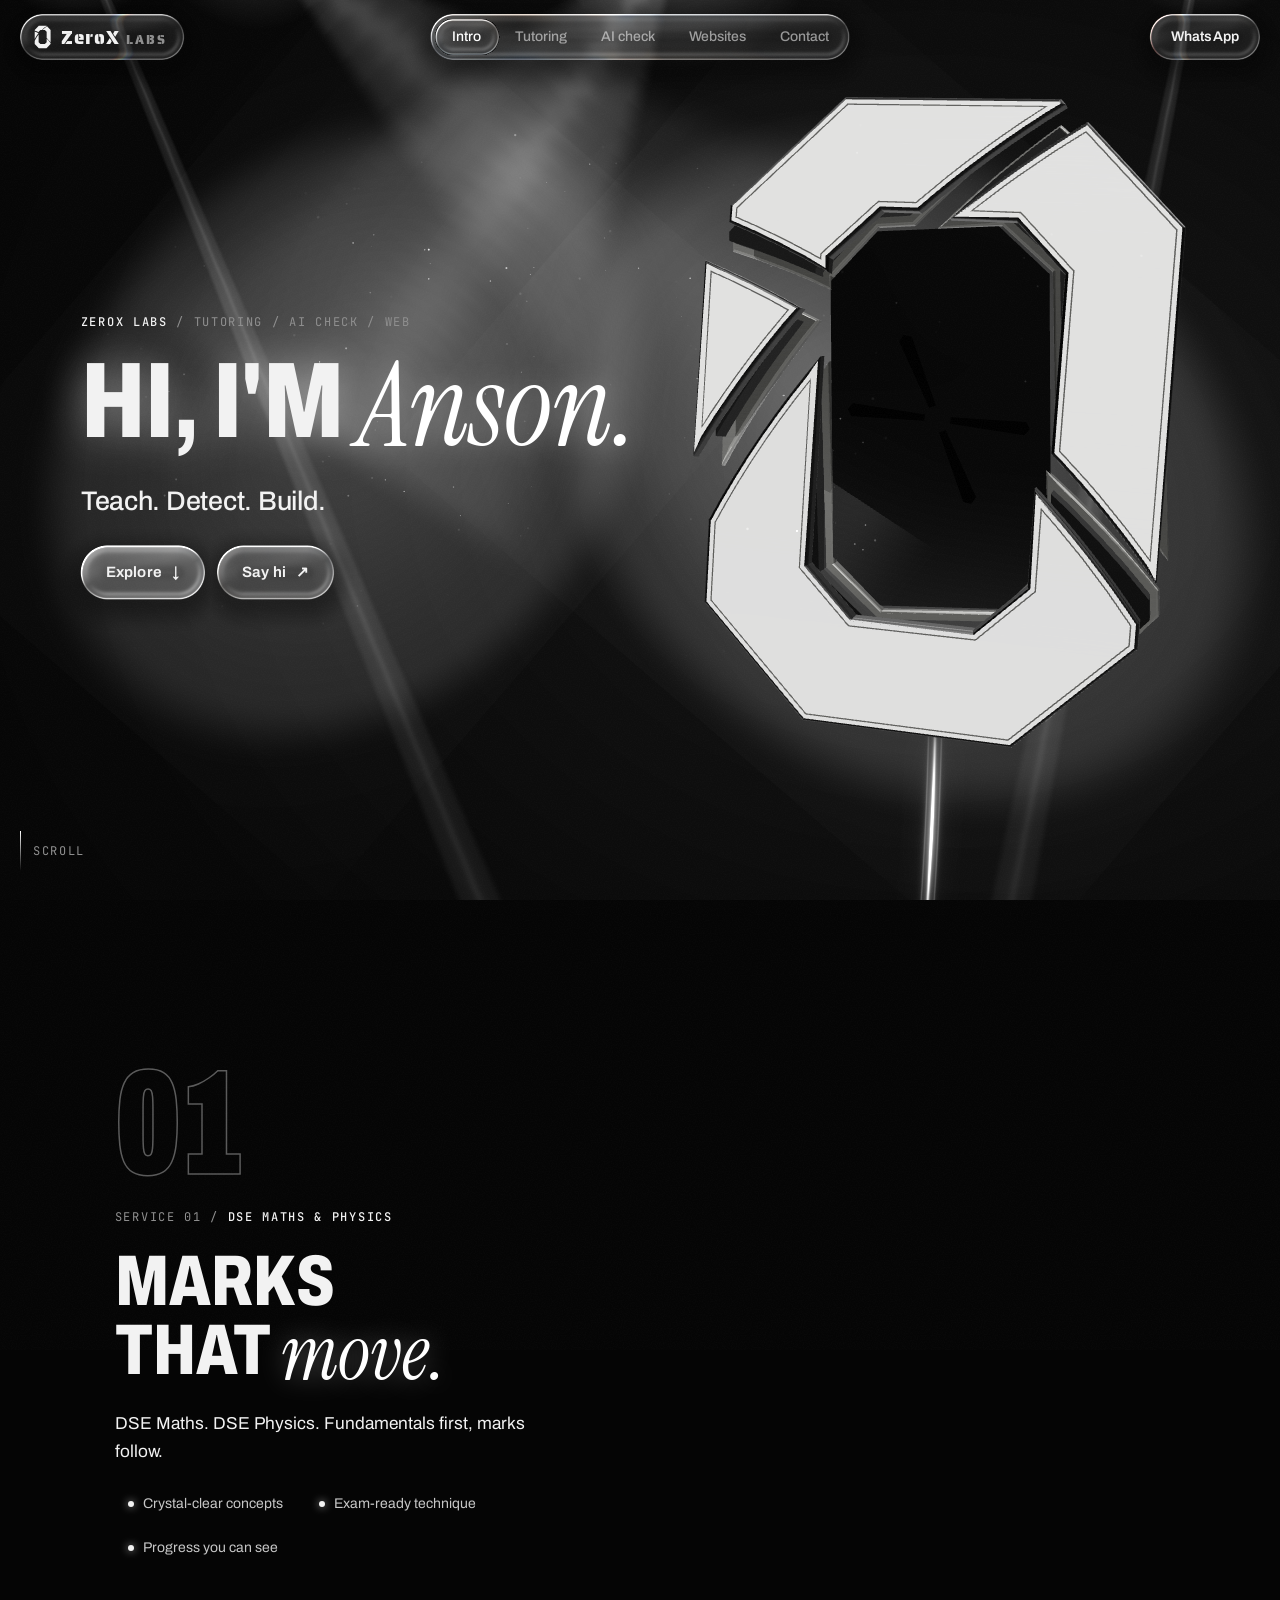
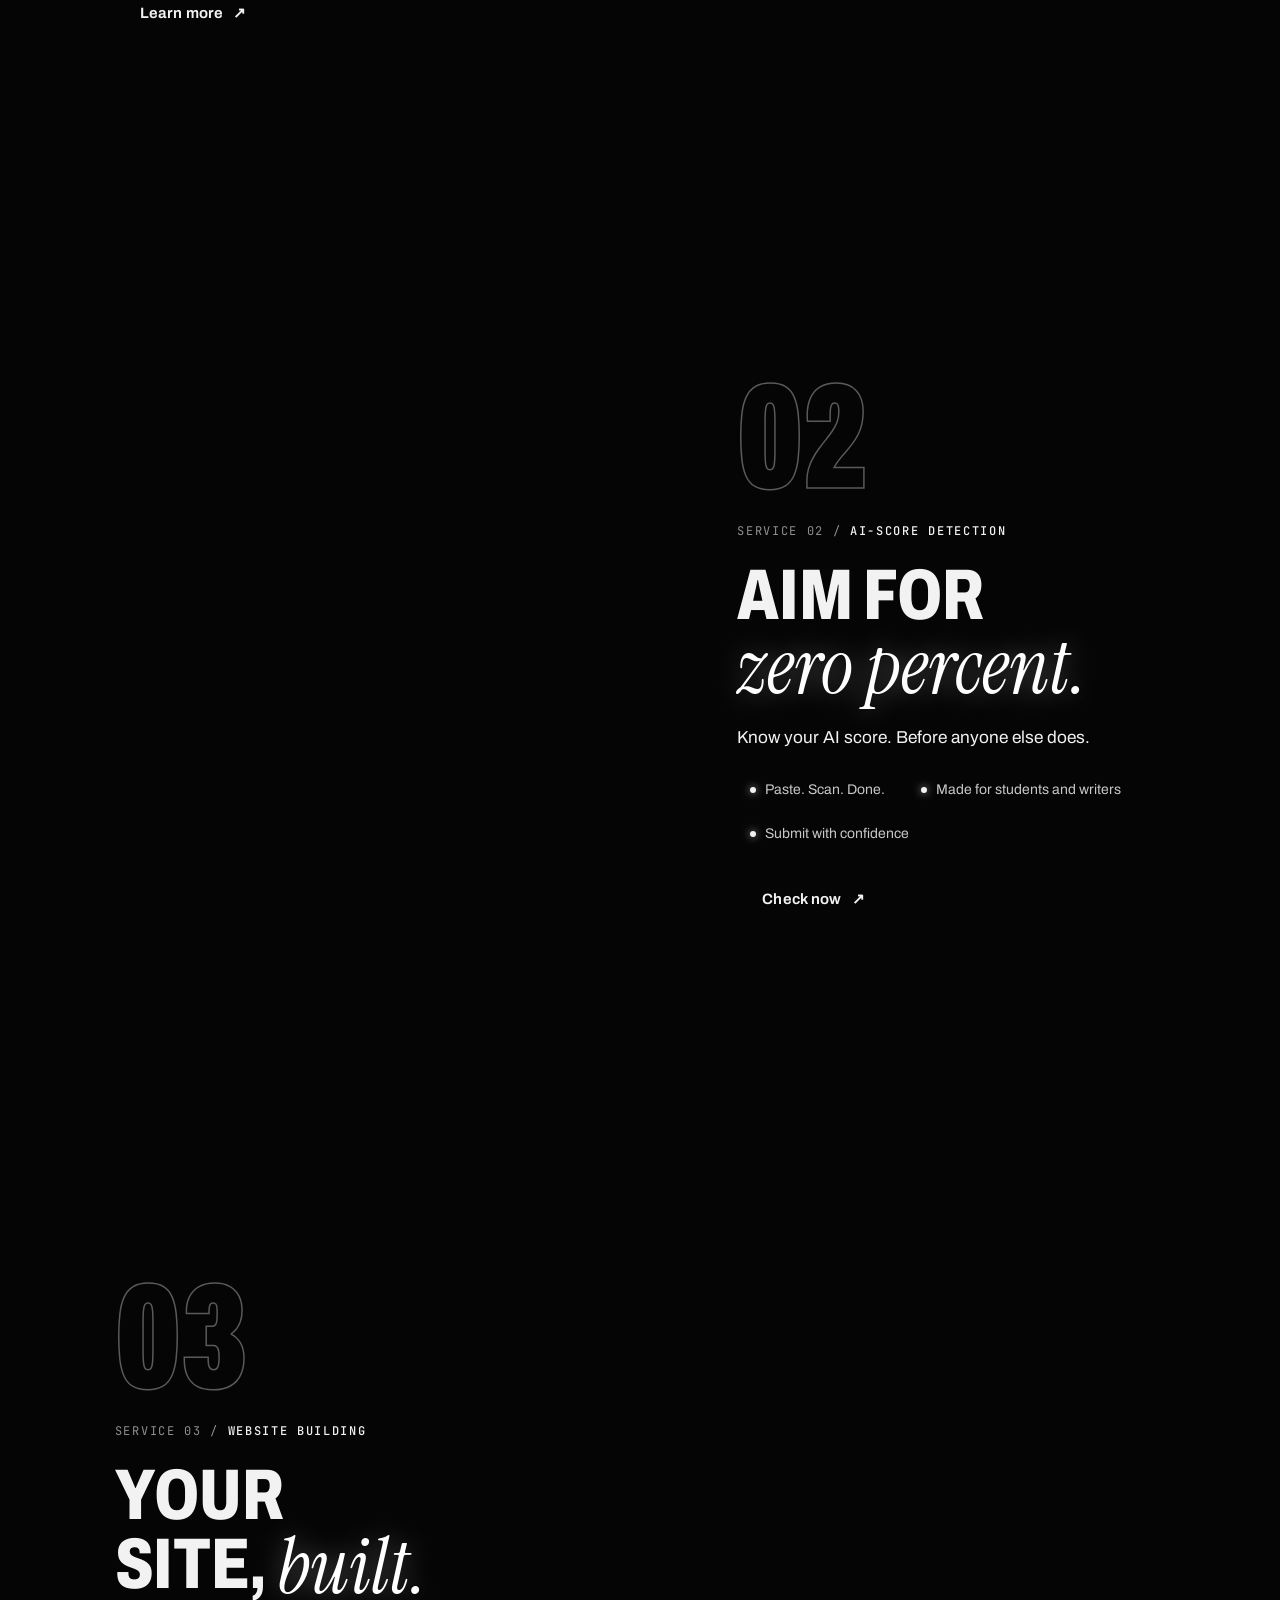
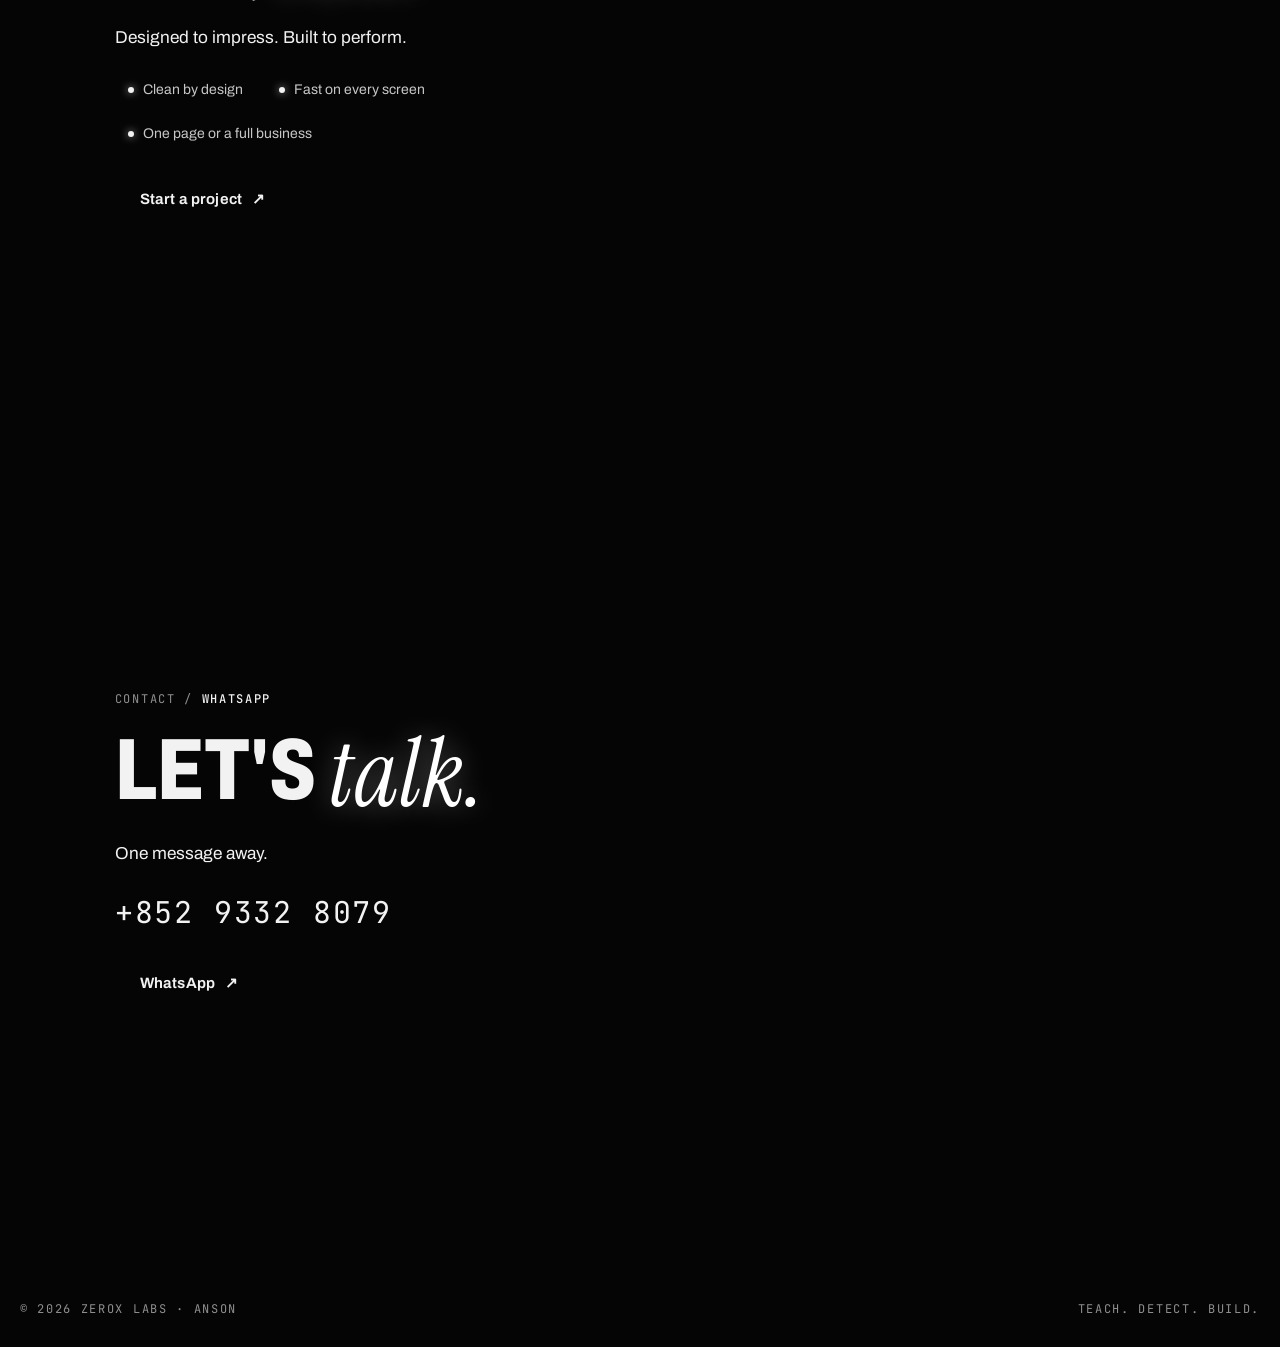
==== commit e2652ff7: "ZeroX site V13: stronger liquid glass, five website-model layouts, centred nav labels Co-Authored-By" ====
--- a/public/index.html
+++ b/public/index.html
@@ -92,14 +92,14 @@
    behind it) and marks the element data-gl, which clears the CSS version below. Everywhere else
    (no WebGL, or content that scrolls under a finger) the element is frosted CSS glass. */
 .glass {
-  background: linear-gradient(180deg, rgba(255, 255, 255, 0.13), rgba(255, 255, 255, 0.045));
-  -webkit-backdrop-filter: blur(16px) saturate(1.8); backdrop-filter: blur(16px) saturate(1.8);
-  box-shadow: inset 0 1px 0.5px rgba(255, 255, 255, 0.5), inset 0 -1px 0.5px rgba(255, 255, 255, 0.1), inset 0 0 0 1px rgba(255, 255, 255, 0.09), 0 8px 28px rgba(0, 0, 0, 0.32);
+  background: linear-gradient(160deg, rgba(255, 255, 255, 0.2), rgba(255, 255, 255, 0.04) 45%, rgba(255, 255, 255, 0.08));
+  -webkit-backdrop-filter: blur(18px) saturate(2) brightness(1.08); backdrop-filter: blur(18px) saturate(2) brightness(1.08);
+  box-shadow: inset 1px 1.5px 0.5px rgba(255, 255, 255, 0.6), inset -1px -1px 0.5px rgba(255, 255, 255, 0.18), inset 0 0 0 1px rgba(255, 255, 255, 0.1), inset 0 -10px 18px -10px rgba(255, 255, 255, 0.16), 0 10px 30px rgba(0, 0, 0, 0.36);
   transition: background 0.3s;
 }
 .glass.panel {
-  background: linear-gradient(180deg, rgba(34, 34, 34, 0.58), rgba(12, 12, 12, 0.52));
-  -webkit-backdrop-filter: blur(26px) saturate(1.5); backdrop-filter: blur(26px) saturate(1.5);
+  background: linear-gradient(160deg, rgba(60, 60, 60, 0.5), rgba(16, 16, 16, 0.44) 50%, rgba(28, 28, 28, 0.5));
+  -webkit-backdrop-filter: blur(24px) saturate(1.7); backdrop-filter: blur(24px) saturate(1.7);
 }
 .glass.main {
   background: linear-gradient(180deg, rgba(255, 255, 255, 0.26), rgba(255, 255, 255, 0.09));
@@ -125,11 +125,15 @@
 .brand .wm { font-family: var(--font-stencil); font-size: 19px; letter-spacing: 0.03em; }
 .brand .wm small { font-size: 0.66em; color: var(--muted); margin-left: 7px; letter-spacing: 0.16em; }
 .pill {
-  justify-self: end; position: relative; overflow: hidden; display: inline-flex; align-items: center;
+  /* always the last column, also on phones where the tab bar in the middle is hidden */
+  grid-column: 3; justify-self: end; position: relative; overflow: hidden; display: inline-flex; align-items: center;
   height: 46px; padding: 0 21px; border-radius: 999px;
   font-size: 14px; font-weight: 600; letter-spacing: 0.01em; text-decoration: none;
 }
 .pill .ch { display: inline-block; white-space: pre; }
+/* labels sit on the optical centre of their glass: the line box is trimmed to the capitals, so flex centring
+   centres the letters themselves rather than the font's ascender and descender space */
+.bar .t { display: block; line-height: 1; text-box: trim-both cap alphabetic; white-space: nowrap; }
 .glass.pill:not([data-gl]):hover, .glass.brand:not([data-gl]):hover { background: linear-gradient(180deg, rgba(255, 255, 255, 0.2), rgba(255, 255, 255, 0.08)); }
 
 /* the tab bar: a glass drop slides under the section you are in */
@@ -158,6 +162,14 @@
 .mono b { color: var(--fg); font-weight: 500; }
 
 .hero { align-items: flex-end; padding-bottom: 10vh; }
+/* wide screens: the text stands in from the edge and the intro sits in the middle of the screen,
+   so it and the logo share the space instead of leaving a hole between them */
+@media (min-width: 761px) {
+  .sec.left .body { margin-left: clamp(0px, 6vw - 16px, 110px); }
+  .sec.right .body { margin-right: clamp(0px, 6vw - 16px, 110px); }
+  .hero { align-items: center; padding-block: 120px 12vh; }
+  .scroll-hint { left: clamp(0px, 6vw - 16px, 110px); }
+}
 .hero .body { max-width: 40rem; gap: 22px; }
 h1 { font-size: clamp(54px, 8.4vw, 136px); line-height: 0.9; font-weight: 800; font-stretch: 75%; text-transform: uppercase; letter-spacing: -0.01em; text-wrap: balance; }
 /* the stage's follow spot sets --lit on the heading it is lighting */
@@ -214,9 +226,10 @@
 /* the text cards are panes of thick glass */
 .svc .body, .contact .body { position: relative; overflow: hidden; border-radius: 34px; padding: 34px; }
 .svc .body > *, .contact .body > * { position: relative; z-index: 1; }
-.points { display: flex; flex-direction: column; gap: 8px; }
-.points li { display: flex; gap: 12px; color: var(--muted); font-size: 15px; }
-.points li::before { content: ""; flex: none; width: 14px; height: 1px; background: var(--fg); margin-top: 0.8em; box-shadow: 0 0 8px rgba(255, 255, 255, 0.5); }
+/* the points are small drops of glass sitting on the card */
+.points { display: flex; flex-wrap: wrap; gap: 8px; }
+.points li { display: inline-flex; align-items: center; gap: 9px; height: 36px; padding: 0 15px 0 13px; border-radius: 999px; color: rgba(242, 242, 242, 0.82); font-size: 14px; line-height: 1; white-space: nowrap; }
+.points li::before { content: ""; flex: none; width: 6px; height: 6px; border-radius: 50%; background: var(--fg); box-shadow: 0 0 8px rgba(255, 255, 255, 0.7); }
 
 /* split headings: each word rises out of its own mask */
 .w { display: inline-block; overflow: hidden; vertical-align: top; padding-bottom: 0.1em; margin-bottom: -0.1em; padding-right: 0.04em; margin-right: -0.04em; }
@@ -314,11 +327,11 @@
     <span class="wm">ZeroX<small>LABS</small></span>
   </a>
   <nav class="tabs glass" data-glass="clear" aria-label="Sections">
-    <a href="#hero" data-goto="#hero" class="on">Intro</a>
-    <a href="#maths" data-goto="#maths">Tutoring</a>
-    <a href="#ai" data-goto="#ai">AI check</a>
-    <a href="#web" data-goto="#web">Websites</a>
-    <a href="#contact" data-goto="#contact">Contact</a>
+    <a href="#hero" data-goto="#hero" class="on"><span class="t">Intro</span></a>
+    <a href="#maths" data-goto="#maths"><span class="t">Tutoring</span></a>
+    <a href="#ai" data-goto="#ai"><span class="t">AI check</span></a>
+    <a href="#web" data-goto="#web"><span class="t">Websites</span></a>
+    <a href="#contact" data-goto="#contact"><span class="t">Contact</span></a>
   </nav>
   <a class="pill glass" data-glass="clear" href="https://wa.me/85293328079" target="_blank" rel="noopener" data-fx="flip" data-stage="ping">WhatsApp</a>
 </header>
@@ -344,9 +357,9 @@
       <h2 class="split">Marks that <em>move.</em></h2>
       <p class="lead gen">DSE Maths. DSE Physics. Fundamentals first, marks follow.</p>
       <ul class="points reveal">
-        <li>Crystal-clear concepts</li>
-        <li>Exam-ready technique</li>
-        <li>Progress you can see</li>
+        <li class="glass" data-glass="clear">Crystal-clear concepts</li>
+        <li class="glass" data-glass="clear">Exam-ready technique</li>
+        <li class="glass" data-glass="clear">Progress you can see</li>
       </ul>
       <div class="cta reveal"><a class="btn main glass" data-glass="button" href="https://1percent-tutorial.pages.dev" target="_blank" rel="noopener" data-fx="wave" data-stage="launch" data-magnetic><span class="lbl">Learn more <span class="arr">&nearr;</span></span></a></div>
     </div>
@@ -359,9 +372,9 @@
       <h2 class="split">Aim for <em>zero percent.</em></h2>
       <p class="lead gen">Know your AI score. Before anyone else does.</p>
       <ul class="points reveal">
-        <li>Paste. Scan. Done.</li>
-        <li>Made for students and writers</li>
-        <li>Submit with confidence</li>
+        <li class="glass" data-glass="clear">Paste. Scan. Done.</li>
+        <li class="glass" data-glass="clear">Made for students and writers</li>
+        <li class="glass" data-glass="clear">Submit with confidence</li>
       </ul>
       <div class="cta reveal"><a class="btn main glass" data-glass="button" href="https://getzeropercent.com" target="_blank" rel="noopener" data-fx="scan" data-stage="humanize" data-magnetic><span class="lbl"><span class="txt">Check now</span> <span class="arr">&nearr;</span></span></a></div>
     </div>
@@ -374,9 +387,9 @@
       <h2 class="split">Your site, <em>built.</em></h2>
       <p class="lead gen">Designed to impress. Built to perform.</p>
       <ul class="points reveal">
-        <li>Clean by design</li>
-        <li>Fast on every screen</li>
-        <li>One page or a full business</li>
+        <li class="glass" data-glass="clear">Clean by design</li>
+        <li class="glass" data-glass="clear">Fast on every screen</li>
+        <li class="glass" data-glass="clear">One page or a full business</li>
       </ul>
       <div class="cta reveal"><a class="btn main glass" data-glass="button" href="https://wa.me/85293328079" target="_blank" rel="noopener" data-fx="build" data-stage="restyle" data-magnetic><span class="lbl">Start a project <span class="arr">&nearr;</span></span></a></div>
     </div>
@@ -616,9 +629,10 @@
   $$('.split').forEach(function (h) { G.set(split(h), { yPercent: 115, rotate: 4 }); });
   // the pill's letters, for its roll-over
   $$('.pill').forEach(function (p) {
-    var txt = p.textContent; p.textContent = '';
+    var txt = p.textContent, t = document.createElement('span'); p.textContent = ''; t.className = 't';
     p.setAttribute('aria-label', txt);
-    txt.split('').forEach(function (c) { var s = document.createElement('span'); s.className = 'ch'; s.setAttribute('aria-hidden', 'true'); s.textContent = c; p.appendChild(s); });
+    txt.split('').forEach(function (c) { var s = document.createElement('span'); s.className = 'ch'; s.setAttribute('aria-hidden', 'true'); s.textContent = c; t.appendChild(s); });
+    p.appendChild(t);
   });
 
   // lead lines: split into words that come out of a blur one after another (text generate)
@@ -754,11 +768,11 @@
 })();
 </script>
 
-<script>(()=>{var yh="170";var Tf=0,Uh=1,Af=2;var Zu=1,Rf=2,Ms=3,Ws=0,Ai=1,Ti=2,ks=0,Or=1,ci=2,Nh=3,Fh=4,Cf=5,rr=100,Pf=101,If=102,Lf=103,Df=104,Uf=200,Nf=201,Ff=202,Of=203,Zl=204,$l=205,Bf=206,zf=207,Hf=208,kf=209,Vf=210,Gf=211,Wf=212,Xf=213,qf=214,Kl=0,Jl=1,Ql=2,kr=3,jl=4,tc=5,ec=6,nc=7,$u=0,Yf=1,Zf=2,Vs=0,$f=1,Kf=2,Jf=3,Mh=4,Qf=5,jf=6,td=7;var Ku=300,Vr=301,Gr=302,ic=303,sc=304,rl=306,ba=1e3,or=1001,rc=1002,Vi=1003,ed=1004;var Wa=1005;var Yi=1006,fl=1007;var Ss=1008;var Ts=1009,Ju=1010,Qu=1011,Ea=1012,Sh=1013,lr=1014,fs=1015,za=1016,bh=1017,Eh=1018,Wr=1020,ju=35902,tf=1021,ef=1022,ns=1023,nf=1024,sf=1025,Br=1026,Xr=1027,wh=1028,Th=1029,rf=1030,Ah=1031;var Rh=1033,So=33776,bo=33777,Eo=33778,wo=33779,ac=35840,oc=35841,lc=35842,cc=35843,hc=36196,uc=37492,fc=37496,dc=37808,pc=37809,mc=37810,gc=37811,vc=37812,_c=37813,xc=37814,yc=37815,Mc=37816,Sc=37817,bc=37818,Ec=37819,wc=37820,Tc=37821,To=36492,Ac=36494,Rc=36495,af=36283,Cc=36284,Pc=36285,Ic=36286;var Ao=2300,Lc=2301,dl=2302,Oh=2400,Bh=2401,zh=2402;var nd=3200,id=3201;var of=0,sd=1,zs="",vi="srgb",jr="srgb-linear",al="linear",Rn="srgb";var gr=7680;var Hh=519,rd=512,ad=513,od=514,lf=515,ld=516,cd=517,hd=518,ud=519,Dc=35044,cf=35048;var kh="300 es",bs=2e3,Ro=2001,Xs=class{addEventListener(t,e){this._listeners===void 0&&(this._listeners={});let n=this._listeners;n[t]===void 0&&(n[t]=[]),n[t].indexOf(e)===-1&&n[t].push(e)}hasEventListener(t,e){if(this._listeners===void 0)return!1;let n=this._listeners;return n[t]!==void 0&&n[t].indexOf(e)!==-1}removeEventListener(t,e){if(this._listeners===void 0)return;let s=this._listeners[t];if(s!==void 0){let r=s.indexOf(e);r!==-1&&s.splice(r,1)}}dispatchEvent(t){if(this._listeners===void 0)return;let n=this._listeners[t.type];if(n!==void 0){t.target=this;let s=n.slice(0);for(let r=0,a=s.length;r<a;r++)s[r].call(this,t);t.target=null}}},Ei=["00","01","02","03","04","05","06","07","08","09","0a","0b","0c","0d","0e","0f","10","11","12","13","14","15","16","17","18","19","1a","1b","1c","1d","1e","1f","20","21","22","23","24","25","26","27","28","29","2a","2b","2c","2d","2e","2f","30","31","32","33","34","35","36","37","38","39","3a","3b","3c","3d","3e","3f","40","41","42","43","44","45","46","47","48","49","4a","4b","4c","4d","4e","4f","50","51","52","53","54","55","56","57","58","59","5a","5b","5c","5d","5e","5f","60","61","62","63","64","65","66","67","68","69","6a","6b","6c","6d","6e","6f","70","71","72","73","74","75","76","77","78","79","7a","7b","7c","7d","7e","7f","80","81","82","83","84","85","86","87","88","89","8a","8b","8c","8d","8e","8f","90","91","92","93","94","95","96","97","98","99","9a","9b","9c","9d","9e","9f","a0","a1","a2","a3","a4","a5","a6","a7","a8","a9","aa","ab","ac","ad","ae","af","b0","b1","b2","b3","b4","b5","b6","b7","b8","b9","ba","bb","bc","bd","be","bf","c0","c1","c2","c3","c4","c5","c6","c7","c8","c9","ca","cb","cc","cd","ce","cf","d0","d1","d2","d3","d4","d5","d6","d7","d8","d9","da","db","dc","dd","de","df","e0","e1","e2","e3","e4","e5","e6","e7","e8","e9","ea","eb","ec","ed","ee","ef","f0","f1","f2","f3","f4","f5","f6","f7","f8","f9","fa","fb","fc","fd","fe","ff"];var pl=Math.PI/180,Co=180/Math.PI;function Es(){let i=Math.random()*4294967295|0,t=Math.random()*4294967295|0,e=Math.random()*4294967295|0,n=Math.random()*4294967295|0;return(Ei[i&255]+Ei[i>>8&255]+Ei[i>>16&255]+Ei[i>>24&255]+"-"+Ei[t&255]+Ei[t>>8&255]+"-"+Ei[t>>16&15|64]+Ei[t>>24&255]+"-"+Ei[e&63|128]+Ei[e>>8&255]+"-"+Ei[e>>16&255]+Ei[e>>24&255]+Ei[n&255]+Ei[n>>8&255]+Ei[n>>16&255]+Ei[n>>24&255]).toLowerCase()}function _i(i,t,e){return Math.max(t,Math.min(e,i))}function fd(i,t){return(i%t+t)%t}function ml(i,t,e){return(1-e)*i+e*t}function us(i,t){switch(t.constructor){case Float32Array:return i;case Uint32Array:return i/4294967295;case Uint16Array:return i/65535;case Uint8Array:return i/255;case Int32Array:return Math.max(i/2147483647,-1);case Int16Array:return Math.max(i/32767,-1);case Int8Array:return Math.max(i/127,-1);default:throw new Error("Invalid component type.")}}function Cn(i,t){switch(t.constructor){case Float32Array:return i;case Uint32Array:return Math.round(i*4294967295);case Uint16Array:return Math.round(i*65535);case Uint8Array:return Math.round(i*255);case Int32Array:return Math.round(i*2147483647);case Int16Array:return Math.round(i*32767);case Int8Array:return Math.round(i*127);default:throw new Error("Invalid component type.")}}var vt=class i{constructor(t=0,e=0){i.prototype.isVector2=!0,this.x=t,this.y=e}get width(){return this.x}set width(t){this.x=t}get height(){return this.y}set height(t){this.y=t}set(t,e){return this.x=t,this.y=e,this}setScalar(t){return this.x=t,this.y=t,this}setX(t){return this.x=t,this}setY(t){return this.y=t,this}setComponent(t,e){switch(t){case 0:this.x=e;break;case 1:this.y=e;break;default:throw new Error("index is out of range: "+t)}return this}getComponent(t){switch(t){case 0:return this.x;case 1:return this.y;default:throw new Error("index is out of range: "+t)}}clone(){return new this.constructor(this.x,this.y)}copy(t){return this.x=t.x,this.y=t.y,this}add(t){return this.x+=t.x,this.y+=t.y,this}addScalar(t){return this.x+=t,this.y+=t,this}addVectors(t,e){return this.x=t.x+e.x,this.y=t.y+e.y,this}addScaledVector(t,e){return this.x+=t.x*e,this.y+=t.y*e,this}sub(t){return this.x-=t.x,this.y-=t.y,this}subScalar(t){return this.x-=t,this.y-=t,this}subVectors(t,e){return this.x=t.x-e.x,this.y=t.y-e.y,this}multiply(t){return this.x*=t.x,this.y*=t.y,this}multiplyScalar(t){return this.x*=t,this.y*=t,this}divide(t){return this.x/=t.x,this.y/=t.y,this}divideScalar(t){return this.multiplyScalar(1/t)}applyMatrix3(t){let e=this.x,n=this.y,s=t.elements;return this.x=s[0]*e+s[3]*n+s[6],this.y=s[1]*e+s[4]*n+s[7],this}min(t){return this.x=Math.min(this.x,t.x),this.y=Math.min(this.y,t.y),this}max(t){return this.x=Math.max(this.x,t.x),this.y=Math.max(this.y,t.y),this}clamp(t,e){return this.x=Math.max(t.x,Math.min(e.x,this.x)),this.y=Math.max(t.y,Math.min(e.y,this.y)),this}clampScalar(t,e){return this.x=Math.max(t,Math.min(e,this.x)),this.y=Math.max(t,Math.min(e,this.y)),this}clampLength(t,e){let n=this.length();return this.divideScalar(n||1).multiplyScalar(Math.max(t,Math.min(e,n)))}floor(){return this.x=Math.floor(this.x),this.y=Math.floor(this.y),this}ceil(){return this.x=Math.ceil(this.x),this.y=Math.ceil(this.y),this}round(){return this.x=Math.round(this.x),this.y=Math.round(this.y),this}roundToZero(){return this.x=Math.trunc(this.x),this.y=Math.trunc(this.y),this}negate(){return this.x=-this.x,this.y=-this.y,this}dot(t){return this.x*t.x+this.y*t.y}cross(t){return this.x*t.y-this.y*t.x}lengthSq(){return this.x*this.x+this.y*this.y}length(){return Math.sqrt(this.x*this.x+this.y*this.y)}manhattanLength(){return Math.abs(this.x)+Math.abs(this.y)}normalize(){return this.divideScalar(this.length()||1)}angle(){return Math.atan2(-this.y,-this.x)+Math.PI}angleTo(t){let e=Math.sqrt(this.lengthSq()*t.lengthSq());if(e===0)return Math.PI/2;let n=this.dot(t)/e;return Math.acos(_i(n,-1,1))}distanceTo(t){return Math.sqrt(this.distanceToSquared(t))}distanceToSquared(t){let e=this.x-t.x,n=this.y-t.y;return e*e+n*n}manhattanDistanceTo(t){return Math.abs(this.x-t.x)+Math.abs(this.y-t.y)}setLength(t){return this.normalize().multiplyScalar(t)}lerp(t,e){return this.x+=(t.x-this.x)*e,this.y+=(t.y-this.y)*e,this}lerpVectors(t,e,n){return this.x=t.x+(e.x-t.x)*n,this.y=t.y+(e.y-t.y)*n,this}equals(t){return t.x===this.x&&t.y===this.y}fromArray(t,e=0){return this.x=t[e],this.y=t[e+1],this}toArray(t=[],e=0){return t[e]=this.x,t[e+1]=this.y,t}fromBufferAttribute(t,e){return this.x=t.getX(e),this.y=t.getY(e),this}rotateAround(t,e){let n=Math.cos(e),s=Math.sin(e),r=this.x-t.x,a=this.y-t.y;return this.x=r*n-a*s+t.x,this.y=r*s+a*n+t.y,this}random(){return this.x=Math.random(),this.y=Math.random(),this}*[Symbol.iterator](){yield this.x,yield this.y}},Ge=class i{constructor(t,e,n,s,r,a,o,l,c){i.prototype.isMatrix3=!0,this.elements=[1,0,0,0,1,0,0,0,1],t!==void 0&&this.set(t,e,n,s,r,a,o,l,c)}set(t,e,n,s,r,a,o,l,c){let h=this.elements;return h[0]=t,h[1]=s,h[2]=o,h[3]=e,h[4]=r,h[5]=l,h[6]=n,h[7]=a,h[8]=c,this}identity(){return this.set(1,0,0,0,1,0,0,0,1),this}copy(t){let e=this.elements,n=t.elements;return e[0]=n[0],e[1]=n[1],e[2]=n[2],e[3]=n[3],e[4]=n[4],e[5]=n[5],e[6]=n[6],e[7]=n[7],e[8]=n[8],this}extractBasis(t,e,n){return t.setFromMatrix3Column(this,0),e.setFromMatrix3Column(this,1),n.setFromMatrix3Column(this,2),this}setFromMatrix4(t){let e=t.elements;return this.set(e[0],e[4],e[8],e[1],e[5],e[9],e[2],e[6],e[10]),this}multiply(t){return this.multiplyMatrices(this,t)}premultiply(t){return this.multiplyMatrices(t,this)}multiplyMatrices(t,e){let n=t.elements,s=e.elements,r=this.elements,a=n[0],o=n[3],l=n[6],c=n[1],h=n[4],f=n[7],u=n[2],p=n[5],g=n[8],x=s[0],m=s[3],d=s[6],T=s[1],b=s[4],v=s[7],O=s[2],A=s[5],L=s[8];return r[0]=a*x+o*T+l*O,r[3]=a*m+o*b+l*A,r[6]=a*d+o*v+l*L,r[1]=c*x+h*T+f*O,r[4]=c*m+h*b+f*A,r[7]=c*d+h*v+f*L,r[2]=u*x+p*T+g*O,r[5]=u*m+p*b+g*A,r[8]=u*d+p*v+g*L,this}multiplyScalar(t){let e=this.elements;return e[0]*=t,e[3]*=t,e[6]*=t,e[1]*=t,e[4]*=t,e[7]*=t,e[2]*=t,e[5]*=t,e[8]*=t,this}determinant(){let t=this.elements,e=t[0],n=t[1],s=t[2],r=t[3],a=t[4],o=t[5],l=t[6],c=t[7],h=t[8];return e*a*h-e*o*c-n*r*h+n*o*l+s*r*c-s*a*l}invert(){let t=this.elements,e=t[0],n=t[1],s=t[2],r=t[3],a=t[4],o=t[5],l=t[6],c=t[7],h=t[8],f=h*a-o*c,u=o*l-h*r,p=c*r-a*l,g=e*f+n*u+s*p;if(g===0)return this.set(0,0,0,0,0,0,0,0,0);let x=1/g;return t[0]=f*x,t[1]=(s*c-h*n)*x,t[2]=(o*n-s*a)*x,t[3]=u*x,t[4]=(h*e-s*l)*x,t[5]=(s*r-o*e)*x,t[6]=p*x,t[7]=(n*l-c*e)*x,t[8]=(a*e-n*r)*x,this}transpose(){let t,e=this.elements;return t=e[1],e[1]=e[3],e[3]=t,t=e[2],e[2]=e[6],e[6]=t,t=e[5],e[5]=e[7],e[7]=t,this}getNormalMatrix(t){return this.setFromMatrix4(t).invert().transpose()}transposeIntoArray(t){let e=this.elements;return t[0]=e[0],t[1]=e[3],t[2]=e[6],t[3]=e[1],t[4]=e[4],t[5]=e[7],t[6]=e[2],t[7]=e[5],t[8]=e[8],this}setUvTransform(t,e,n,s,r,a,o){let l=Math.cos(r),c=Math.sin(r);return this.set(n*l,n*c,-n*(l*a+c*o)+a+t,-s*c,s*l,-s*(-c*a+l*o)+o+e,0,0,1),this}scale(t,e){return this.premultiply(gl.makeScale(t,e)),this}rotate(t){return this.premultiply(gl.makeRotation(-t)),this}translate(t,e){return this.premultiply(gl.makeTranslation(t,e)),this}makeTranslation(t,e){return t.isVector2?this.set(1,0,t.x,0,1,t.y,0,0,1):this.set(1,0,t,0,1,e,0,0,1),this}makeRotation(t){let e=Math.cos(t),n=Math.sin(t);return this.set(e,-n,0,n,e,0,0,0,1),this}makeScale(t,e){return this.set(t,0,0,0,e,0,0,0,1),this}equals(t){let e=this.elements,n=t.elements;for(let s=0;s<9;s++)if(e[s]!==n[s])return!1;return!0}fromArray(t,e=0){for(let n=0;n<9;n++)this.elements[n]=t[n+e];return this}toArray(t=[],e=0){let n=this.elements;return t[e]=n[0],t[e+1]=n[1],t[e+2]=n[2],t[e+3]=n[3],t[e+4]=n[4],t[e+5]=n[5],t[e+6]=n[6],t[e+7]=n[7],t[e+8]=n[8],t}clone(){return new this.constructor().fromArray(this.elements)}},gl=new Ge;function hf(i){for(let t=i.length-1;t>=0;--t)if(i[t]>=65535)return!0;return!1}function Po(i){return document.createElementNS("http://www.w3.org/1999/xhtml",i)}function dd(){let i=Po("canvas");return i.style.display="block",i}var Vh={};function _a(i){i in Vh||(Vh[i]=!0,console.warn(i))}function pd(i,t,e){return new Promise(function(n,s){function r(){switch(i.clientWaitSync(t,i.SYNC_FLUSH_COMMANDS_BIT,0)){case i.WAIT_FAILED:s();break;case i.TIMEOUT_EXPIRED:setTimeout(r,e);break;default:n()}}setTimeout(r,e)})}function md(i){let t=i.elements;t[2]=.5*t[2]+.5*t[3],t[6]=.5*t[6]+.5*t[7],t[10]=.5*t[10]+.5*t[11],t[14]=.5*t[14]+.5*t[15]}function gd(i){let t=i.elements;t[11]===-1?(t[10]=-t[10]-1,t[14]=-t[14]):(t[10]=-t[10],t[14]=-t[14]+1)}var hn={enabled:!0,workingColorSpace:jr,spaces:{},convert:function(i,t,e){return this.enabled===!1||t===e||!t||!e||(this.spaces[t].transfer===Rn&&(i.r=ws(i.r),i.g=ws(i.g),i.b=ws(i.b)),this.spaces[t].primaries!==this.spaces[e].primaries&&(i.applyMatrix3(this.spaces[t].toXYZ),i.applyMatrix3(this.spaces[e].fromXYZ)),this.spaces[e].transfer===Rn&&(i.r=zr(i.r),i.g=zr(i.g),i.b=zr(i.b))),i},fromWorkingColorSpace:function(i,t){return this.convert(i,this.workingColorSpace,t)},toWorkingColorSpace:function(i,t){return this.convert(i,t,this.workingColorSpace)},getPrimaries:function(i){return this.spaces[i].primaries},getTransfer:function(i){return i===zs?al:this.spaces[i].transfer},getLuminanceCoefficients:function(i,t=this.workingColorSpace){return i.fromArray(this.spaces[t].luminanceCoefficients)},define:function(i){Object.assign(this.spaces,i)},_getMatrix:function(i,t,e){return i.copy(this.spaces[t].toXYZ).multiply(this.spaces[e].fromXYZ)},_getDrawingBufferColorSpace:function(i){return this.spaces[i].outputColorSpaceConfig.drawingBufferColorSpace},_getUnpackColorSpace:function(i=this.workingColorSpace){return this.spaces[i].workingColorSpaceConfig.unpackColorSpace}};function ws(i){return i<.04045?i*.0773993808:Math.pow(i*.9478672986+.0521327014,2.4)}function zr(i){return i<.0031308?i*12.92:1.055*Math.pow(i,.41666)-.055}var Gh=[.64,.33,.3,.6,.15,.06],Wh=[.2126,.7152,.0722],Xh=[.3127,.329],qh=new Ge().set(.4123908,.3575843,.1804808,.212639,.7151687,.0721923,.0193308,.1191948,.9505322),Yh=new Ge().set(3.2409699,-1.5373832,-.4986108,-.9692436,1.8759675,.0415551,.0556301,-.203977,1.0569715);hn.define({[jr]:{primaries:Gh,whitePoint:Xh,transfer:al,toXYZ:qh,fromXYZ:Yh,luminanceCoefficients:Wh,workingColorSpaceConfig:{unpackColorSpace:vi},outputColorSpaceConfig:{drawingBufferColorSpace:vi}},[vi]:{primaries:Gh,whitePoint:Xh,transfer:Rn,toXYZ:qh,fromXYZ:Yh,luminanceCoefficients:Wh,outputColorSpaceConfig:{drawingBufferColorSpace:vi}}});var vr,Uc=class{static getDataURL(t){if(/^data:/i.test(t.src)||typeof HTMLCanvasElement>"u")return t.src;let e;if(t instanceof HTMLCanvasElement)e=t;else{vr===void 0&&(vr=Po("canvas")),vr.width=t.width,vr.height=t.height;let n=vr.getContext("2d");t instanceof ImageData?n.putImageData(t,0,0):n.drawImage(t,0,0,t.width,t.height),e=vr}return e.width>2048||e.height>2048?(console.warn("THREE.ImageUtils.getDataURL: Image converted to jpg for performance reasons",t),e.toDataURL("image/jpeg",.6)):e.toDataURL("image/png")}static sRGBToLinear(t){if(typeof HTMLImageElement<"u"&&t instanceof HTMLImageElement||typeof HTMLCanvasElement<"u"&&t instanceof HTMLCanvasElement||typeof ImageBitmap<"u"&&t instanceof ImageBitmap){let e=Po("canvas");e.width=t.width,e.height=t.height;let n=e.getContext("2d");n.drawImage(t,0,0,t.width,t.height);let s=n.getImageData(0,0,t.width,t.height),r=s.data;for(let a=0;a<r.length;a++)r[a]=ws(r[a]/255)*255;return n.putImageData(s,0,0),e}else if(t.data){let e=t.data.slice(0);for(let n=0;n<e.length;n++)e instanceof Uint8Array||e instanceof Uint8ClampedArray?e[n]=Math.floor(ws(e[n]/255)*255):e[n]=ws(e[n]);return{data:e,width:t.width,height:t.height}}else return console.warn("THREE.ImageUtils.sRGBToLinear(): Unsupported image type. No color space conversion applied."),t}},vd=0,Io=class{constructor(t=null){this.isSource=!0,Object.defineProperty(this,"id",{value:vd++}),this.uuid=Es(),this.data=t,this.dataReady=!0,this.version=0}set needsUpdate(t){t===!0&&this.version++}toJSON(t){let e=t===void 0||typeof t=="string";if(!e&&t.images[this.uuid]!==void 0)return t.images[this.uuid];let n={uuid:this.uuid,url:""},s=this.data;if(s!==null){let r;if(Array.isArray(s)){r=[];for(let a=0,o=s.length;a<o;a++)s[a].isDataTexture?r.push(vl(s[a].image)):r.push(vl(s[a]))}else r=vl(s);n.url=r}return e||(t.images[this.uuid]=n),n}};function vl(i){return typeof HTMLImageElement<"u"&&i instanceof HTMLImageElement||typeof HTMLCanvasElement<"u"&&i instanceof HTMLCanvasElement||typeof ImageBitmap<"u"&&i instanceof ImageBitmap?Uc.getDataURL(i):i.data?{data:Array.from(i.data),width:i.width,height:i.height,type:i.data.constructor.name}:(console.warn("THREE.Texture: Unable to serialize Texture."),{})}var _d=0,Oi=class i extends Xs{constructor(t=i.DEFAULT_IMAGE,e=i.DEFAULT_MAPPING,n=or,s=or,r=Yi,a=Ss,o=ns,l=Ts,c=i.DEFAULT_ANISOTROPY,h=zs){super(),this.isTexture=!0,Object.defineProperty(this,"id",{value:_d++}),this.uuid=Es(),this.name="",this.source=new Io(t),this.mipmaps=[],this.mapping=e,this.channel=0,this.wrapS=n,this.wrapT=s,this.magFilter=r,this.minFilter=a,this.anisotropy=c,this.format=o,this.internalFormat=null,this.type=l,this.offset=new vt(0,0),this.repeat=new vt(1,1),this.center=new vt(0,0),this.rotation=0,this.matrixAutoUpdate=!0,this.matrix=new Ge,this.generateMipmaps=!0,this.premultiplyAlpha=!1,this.flipY=!0,this.unpackAlignment=4,this.colorSpace=h,this.userData={},this.version=0,this.onUpdate=null,this.isRenderTargetTexture=!1,this.pmremVersion=0}get image(){return this.source.data}set image(t=null){this.source.data=t}updateMatrix(){this.matrix.setUvTransform(this.offset.x,this.offset.y,this.repeat.x,this.repeat.y,this.rotation,this.center.x,this.center.y)}clone(){return new this.constructor().copy(this)}copy(t){return this.name=t.name,this.source=t.source,this.mipmaps=t.mipmaps.slice(0),this.mapping=t.mapping,this.channel=t.channel,this.wrapS=t.wrapS,this.wrapT=t.wrapT,this.magFilter=t.magFilter,this.minFilter=t.minFilter,this.anisotropy=t.anisotropy,this.format=t.format,this.internalFormat=t.internalFormat,this.type=t.type,this.offset.copy(t.offset),this.repeat.copy(t.repeat),this.center.copy(t.center),this.rotation=t.rotation,this.matrixAutoUpdate=t.matrixAutoUpdate,this.matrix.copy(t.matrix),this.generateMipmaps=t.generateMipmaps,this.premultiplyAlpha=t.premultiplyAlpha,this.flipY=t.flipY,this.unpackAlignment=t.unpackAlignment,this.colorSpace=t.colorSpace,this.userData=JSON.parse(JSON.stringify(t.userData)),this.needsUpdate=!0,this}toJSON(t){let e=t===void 0||typeof t=="string";if(!e&&t.textures[this.uuid]!==void 0)return t.textures[this.uuid];let n={metadata:{version:4.6,type:"Texture",generator:"Texture.toJSON"},uuid:this.uuid,name:this.name,image:this.source.toJSON(t).uuid,mapping:this.mapping,channel:this.channel,repeat:[this.repeat.x,this.repeat.y],offset:[this.offset.x,this.offset.y],center:[this.center.x,this.center.y],rotation:this.rotation,wrap:[this.wrapS,this.wrapT],format:this.format,internalFormat:this.internalFormat,type:this.type,colorSpace:this.colorSpace,minFilter:this.minFilter,magFilter:this.magFilter,anisotropy:this.anisotropy,flipY:this.flipY,generateMipmaps:this.generateMipmaps,premultiplyAlpha:this.premultiplyAlpha,unpackAlignment:this.unpackAlignment};return Object.keys(this.userData).length>0&&(n.userData=this.userData),e||(t.textures[this.uuid]=n),n}dispose(){this.dispatchEvent({type:"dispose"})}transformUv(t){if(this.mapping!==Ku)return t;if(t.applyMatrix3(this.matrix),t.x<0||t.x>1)switch(this.wrapS){case ba:t.x=t.x-Math.floor(t.x);break;case or:t.x=t.x<0?0:1;break;case rc:Math.abs(Math.floor(t.x)%2)===1?t.x=Math.ceil(t.x)-t.x:t.x=t.x-Math.floor(t.x);break}if(t.y<0||t.y>1)switch(this.wrapT){case ba:t.y=t.y-Math.floor(t.y);break;case or:t.y=t.y<0?0:1;break;case rc:Math.abs(Math.floor(t.y)%2)===1?t.y=Math.ceil(t.y)-t.y:t.y=t.y-Math.floor(t.y);break}return this.flipY&&(t.y=1-t.y),t}set needsUpdate(t){t===!0&&(this.version++,this.source.needsUpdate=!0)}set needsPMREMUpdate(t){t===!0&&this.pmremVersion++}};Oi.DEFAULT_IMAGE=null;Oi.DEFAULT_MAPPING=Ku;Oi.DEFAULT_ANISOTROPY=1;var Qe=class i{constructor(t=0,e=0,n=0,s=1){i.prototype.isVector4=!0,this.x=t,this.y=e,this.z=n,this.w=s}get width(){return this.z}set width(t){this.z=t}get height(){return this.w}set height(t){this.w=t}set(t,e,n,s){return this.x=t,this.y=e,this.z=n,this.w=s,this}setScalar(t){return this.x=t,this.y=t,this.z=t,this.w=t,this}setX(t){return this.x=t,this}setY(t){return this.y=t,this}setZ(t){return this.z=t,this}setW(t){return this.w=t,this}setComponent(t,e){switch(t){case 0:this.x=e;break;case 1:this.y=e;break;case 2:this.z=e;break;case 3:this.w=e;break;default:throw new Error("index is out of range: "+t)}return this}getComponent(t){switch(t){case 0:return this.x;case 1:return this.y;case 2:return this.z;case 3:return this.w;default:throw new Error("index is out of range: "+t)}}clone(){return new this.constructor(this.x,this.y,this.z,this.w)}copy(t){return this.x=t.x,this.y=t.y,this.z=t.z,this.w=t.w!==void 0?t.w:1,this}add(t){return this.x+=t.x,this.y+=t.y,this.z+=t.z,this.w+=t.w,this}addScalar(t){return this.x+=t,this.y+=t,this.z+=t,this.w+=t,this}addVectors(t,e){return this.x=t.x+e.x,this.y=t.y+e.y,this.z=t.z+e.z,this.w=t.w+e.w,this}addScaledVector(t,e){return this.x+=t.x*e,this.y+=t.y*e,this.z+=t.z*e,this.w+=t.w*e,this}sub(t){return this.x-=t.x,this.y-=t.y,this.z-=t.z,this.w-=t.w,this}subScalar(t){return this.x-=t,this.y-=t,this.z-=t,this.w-=t,this}subVectors(t,e){return this.x=t.x-e.x,this.y=t.y-e.y,this.z=t.z-e.z,this.w=t.w-e.w,this}multiply(t){return this.x*=t.x,this.y*=t.y,this.z*=t.z,this.w*=t.w,this}multiplyScalar(t){return this.x*=t,this.y*=t,this.z*=t,this.w*=t,this}applyMatrix4(t){let e=this.x,n=this.y,s=this.z,r=this.w,a=t.elements;return this.x=a[0]*e+a[4]*n+a[8]*s+a[12]*r,this.y=a[1]*e+a[5]*n+a[9]*s+a[13]*r,this.z=a[2]*e+a[6]*n+a[10]*s+a[14]*r,this.w=a[3]*e+a[7]*n+a[11]*s+a[15]*r,this}divide(t){return this.x/=t.x,this.y/=t.y,this.z/=t.z,this.w/=t.w,this}divideScalar(t){return this.multiplyScalar(1/t)}setAxisAngleFromQuaternion(t){this.w=2*Math.acos(t.w);let e=Math.sqrt(1-t.w*t.w);return e<1e-4?(this.x=1,this.y=0,this.z=0):(this.x=t.x/e,this.y=t.y/e,this.z=t.z/e),this}setAxisAngleFromRotationMatrix(t){let e,n,s,r,l=t.elements,c=l[0],h=l[4],f=l[8],u=l[1],p=l[5],g=l[9],x=l[2],m=l[6],d=l[10];if(Math.abs(h-u)<.01&&Math.abs(f-x)<.01&&Math.abs(g-m)<.01){if(Math.abs(h+u)<.1&&Math.abs(f+x)<.1&&Math.abs(g+m)<.1&&Math.abs(c+p+d-3)<.1)return this.set(1,0,0,0),this;e=Math.PI;let b=(c+1)/2,v=(p+1)/2,O=(d+1)/2,A=(h+u)/4,L=(f+x)/4,N=(g+m)/4;return b>v&&b>O?b<.01?(n=0,s=.707106781,r=.707106781):(n=Math.sqrt(b),s=A/n,r=L/n):v>O?v<.01?(n=.707106781,s=0,r=.707106781):(s=Math.sqrt(v),n=A/s,r=N/s):O<.01?(n=.707106781,s=.707106781,r=0):(r=Math.sqrt(O),n=L/r,s=N/r),this.set(n,s,r,e),this}let T=Math.sqrt((m-g)*(m-g)+(f-x)*(f-x)+(u-h)*(u-h));return Math.abs(T)<.001&&(T=1),this.x=(m-g)/T,this.y=(f-x)/T,this.z=(u-h)/T,this.w=Math.acos((c+p+d-1)/2),this}setFromMatrixPosition(t){let e=t.elements;return this.x=e[12],this.y=e[13],this.z=e[14],this.w=e[15],this}min(t){return this.x=Math.min(this.x,t.x),this.y=Math.min(this.y,t.y),this.z=Math.min(this.z,t.z),this.w=Math.min(this.w,t.w),this}max(t){return this.x=Math.max(this.x,t.x),this.y=Math.max(this.y,t.y),this.z=Math.max(this.z,t.z),this.w=Math.max(this.w,t.w),this}clamp(t,e){return this.x=Math.max(t.x,Math.min(e.x,this.x)),this.y=Math.max(t.y,Math.min(e.y,this.y)),this.z=Math.max(t.z,Math.min(e.z,this.z)),this.w=Math.max(t.w,Math.min(e.w,this.w)),this}clampScalar(t,e){return this.x=Math.max(t,Math.min(e,this.x)),this.y=Math.max(t,Math.min(e,this.y)),this.z=Math.max(t,Math.min(e,this.z)),this.w=Math.max(t,Math.min(e,this.w)),this}clampLength(t,e){let n=this.length();return this.divideScalar(n||1).multiplyScalar(Math.max(t,Math.min(e,n)))}floor(){return this.x=Math.floor(this.x),this.y=Math.floor(this.y),this.z=Math.floor(this.z),this.w=Math.floor(this.w),this}ceil(){return this.x=Math.ceil(this.x),this.y=Math.ceil(this.y),this.z=Math.ceil(this.z),this.w=Math.ceil(this.w),this}round(){return this.x=Math.round(this.x),this.y=Math.round(this.y),this.z=Math.round(this.z),this.w=Math.round(this.w),this}roundToZero(){return this.x=Math.trunc(this.x),this.y=Math.trunc(this.y),this.z=Math.trunc(this.z),this.w=Math.trunc(this.w),this}negate(){return this.x=-this.x,this.y=-this.y,this.z=-this.z,this.w=-this.w,this}dot(t){return this.x*t.x+this.y*t.y+this.z*t.z+this.w*t.w}lengthSq(){return this.x*this.x+this.y*this.y+this.z*this.z+this.w*this.w}length(){return Math.sqrt(this.x*this.x+this.y*this.y+this.z*this.z+this.w*this.w)}manhattanLength(){return Math.abs(this.x)+Math.abs(this.y)+Math.abs(this.z)+Math.abs(this.w)}normalize(){return this.divideScalar(this.length()||1)}setLength(t){return this.normalize().multiplyScalar(t)}lerp(t,e){return this.x+=(t.x-this.x)*e,this.y+=(t.y-this.y)*e,this.z+=(t.z-this.z)*e,this.w+=(t.w-this.w)*e,this}lerpVectors(t,e,n){return this.x=t.x+(e.x-t.x)*n,this.y=t.y+(e.y-t.y)*n,this.z=t.z+(e.z-t.z)*n,this.w=t.w+(e.w-t.w)*n,this}equals(t){return t.x===this.x&&t.y===this.y&&t.z===this.z&&t.w===this.w}fromArray(t,e=0){return this.x=t[e],this.y=t[e+1],this.z=t[e+2],this.w=t[e+3],this}toArray(t=[],e=0){return t[e]=this.x,t[e+1]=this.y,t[e+2]=this.z,t[e+3]=this.w,t}fromBufferAttribute(t,e){return this.x=t.getX(e),this.y=t.getY(e),this.z=t.getZ(e),this.w=t.getW(e),this}random(){return this.x=Math.random(),this.y=Math.random(),this.z=Math.random(),this.w=Math.random(),this}*[Symbol.iterator](){yield this.x,yield this.y,yield this.z,yield this.w}},Nc=class extends Xs{constructor(t=1,e=1,n={}){super(),this.isRenderTarget=!0,this.width=t,this.height=e,this.depth=1,this.scissor=new Qe(0,0,t,e),this.scissorTest=!1,this.viewport=new Qe(0,0,t,e);let s={width:t,height:e,depth:1};n=Object.assign({generateMipmaps:!1,internalFormat:null,minFilter:Yi,depthBuffer:!0,stencilBuffer:!1,resolveDepthBuffer:!0,resolveStencilBuffer:!0,depthTexture:null,samples:0,count:1},n);let r=new Oi(s,n.mapping,n.wrapS,n.wrapT,n.magFilter,n.minFilter,n.format,n.type,n.anisotropy,n.colorSpace);r.flipY=!1,r.generateMipmaps=n.generateMipmaps,r.internalFormat=n.internalFormat,this.textures=[];let a=n.count;for(let o=0;o<a;o++)this.textures[o]=r.clone(),this.textures[o].isRenderTargetTexture=!0;this.depthBuffer=n.depthBuffer,this.stencilBuffer=n.stencilBuffer,this.resolveDepthBuffer=n.resolveDepthBuffer,this.resolveStencilBuffer=n.resolveStencilBuffer,this.depthTexture=n.depthTexture,this.samples=n.samples}get texture(){return this.textures[0]}set texture(t){this.textures[0]=t}setSize(t,e,n=1){if(this.width!==t||this.height!==e||this.depth!==n){this.width=t,this.height=e,this.depth=n;for(let s=0,r=this.textures.length;s<r;s++)this.textures[s].image.width=t,this.textures[s].image.height=e,this.textures[s].image.depth=n;this.dispose()}this.viewport.set(0,0,t,e),this.scissor.set(0,0,t,e)}clone(){return new this.constructor().copy(this)}copy(t){this.width=t.width,this.height=t.height,this.depth=t.depth,this.scissor.copy(t.scissor),this.scissorTest=t.scissorTest,this.viewport.copy(t.viewport),this.textures.length=0;for(let n=0,s=t.textures.length;n<s;n++)this.textures[n]=t.textures[n].clone(),this.textures[n].isRenderTargetTexture=!0;let e=Object.assign({},t.texture.image);return this.texture.source=new Io(e),this.depthBuffer=t.depthBuffer,this.stencilBuffer=t.stencilBuffer,this.resolveDepthBuffer=t.resolveDepthBuffer,this.resolveStencilBuffer=t.resolveStencilBuffer,t.depthTexture!==null&&(this.depthTexture=t.depthTexture.clone()),this.samples=t.samples,this}dispose(){this.dispatchEvent({type:"dispose"})}},is=class extends Nc{constructor(t=1,e=1,n={}){super(t,e,n),this.isWebGLRenderTarget=!0}},Lo=class extends Oi{constructor(t=null,e=1,n=1,s=1){super(null),this.isDataArrayTexture=!0,this.image={data:t,width:e,height:n,depth:s},this.magFilter=Vi,this.minFilter=Vi,this.wrapR=or,this.generateMipmaps=!1,this.flipY=!1,this.unpackAlignment=1,this.layerUpdates=new Set}addLayerUpdate(t){this.layerUpdates.add(t)}clearLayerUpdates(){this.layerUpdates.clear()}};var Fc=class extends Oi{constructor(t=null,e=1,n=1,s=1){super(null),this.isData3DTexture=!0,this.image={data:t,width:e,height:n,depth:s},this.magFilter=Vi,this.minFilter=Vi,this.wrapR=or,this.generateMipmaps=!1,this.flipY=!1,this.unpackAlignment=1}};var Gi=class{constructor(t=0,e=0,n=0,s=1){this.isQuaternion=!0,this._x=t,this._y=e,this._z=n,this._w=s}static slerpFlat(t,e,n,s,r,a,o){let l=n[s+0],c=n[s+1],h=n[s+2],f=n[s+3],u=r[a+0],p=r[a+1],g=r[a+2],x=r[a+3];if(o===0){t[e+0]=l,t[e+1]=c,t[e+2]=h,t[e+3]=f;return}if(o===1){t[e+0]=u,t[e+1]=p,t[e+2]=g,t[e+3]=x;return}if(f!==x||l!==u||c!==p||h!==g){let m=1-o,d=l*u+c*p+h*g+f*x,T=d>=0?1:-1,b=1-d*d;if(b>Number.EPSILON){let O=Math.sqrt(b),A=Math.atan2(O,d*T);m=Math.sin(m*A)/O,o=Math.sin(o*A)/O}let v=o*T;if(l=l*m+u*v,c=c*m+p*v,h=h*m+g*v,f=f*m+x*v,m===1-o){let O=1/Math.sqrt(l*l+c*c+h*h+f*f);l*=O,c*=O,h*=O,f*=O}}t[e]=l,t[e+1]=c,t[e+2]=h,t[e+3]=f}static multiplyQuaternionsFlat(t,e,n,s,r,a){let o=n[s],l=n[s+1],c=n[s+2],h=n[s+3],f=r[a],u=r[a+1],p=r[a+2],g=r[a+3];return t[e]=o*g+h*f+l*p-c*u,t[e+1]=l*g+h*u+c*f-o*p,t[e+2]=c*g+h*p+o*u-l*f,t[e+3]=h*g-o*f-l*u-c*p,t}get x(){return this._x}set x(t){this._x=t,this._onChangeCallback()}get y(){return this._y}set y(t){this._y=t,this._onChangeCallback()}get z(){return this._z}set z(t){this._z=t,this._onChangeCallback()}get w(){return this._w}set w(t){this._w=t,this._onChangeCallback()}set(t,e,n,s){return this._x=t,this._y=e,this._z=n,this._w=s,this._onChangeCallback(),this}clone(){return new this.constructor(this._x,this._y,this._z,this._w)}copy(t){return this._x=t.x,this._y=t.y,this._z=t.z,this._w=t.w,this._onChangeCallback(),this}setFromEuler(t,e=!0){let n=t._x,s=t._y,r=t._z,a=t._order,o=Math.cos,l=Math.sin,c=o(n/2),h=o(s/2),f=o(r/2),u=l(n/2),p=l(s/2),g=l(r/2);switch(a){case"XYZ":this._x=u*h*f+c*p*g,this._y=c*p*f-u*h*g,this._z=c*h*g+u*p*f,this._w=c*h*f-u*p*g;break;case"YXZ":this._x=u*h*f+c*p*g,this._y=c*p*f-u*h*g,this._z=c*h*g-u*p*f,this._w=c*h*f+u*p*g;break;case"ZXY":this._x=u*h*f-c*p*g,this._y=c*p*f+u*h*g,this._z=c*h*g+u*p*f,this._w=c*h*f-u*p*g;break;case"ZYX":this._x=u*h*f-c*p*g,this._y=c*p*f+u*h*g,this._z=c*h*g-u*p*f,this._w=c*h*f+u*p*g;break;case"YZX":this._x=u*h*f+c*p*g,this._y=c*p*f+u*h*g,this._z=c*h*g-u*p*f,this._w=c*h*f-u*p*g;break;case"XZY":this._x=u*h*f-c*p*g,this._y=c*p*f-u*h*g,this._z=c*h*g+u*p*f,this._w=c*h*f+u*p*g;break;default:console.warn("THREE.Quaternion: .setFromEuler() encountered an unknown order: "+a)}return e===!0&&this._onChangeCallback(),this}setFromAxisAngle(t,e){let n=e/2,s=Math.sin(n);return this._x=t.x*s,this._y=t.y*s,this._z=t.z*s,this._w=Math.cos(n),this._onChangeCallback(),this}setFromRotationMatrix(t){let e=t.elements,n=e[0],s=e[4],r=e[8],a=e[1],o=e[5],l=e[9],c=e[2],h=e[6],f=e[10],u=n+o+f;if(u>0){let p=.5/Math.sqrt(u+1);this._w=.25/p,this._x=(h-l)*p,this._y=(r-c)*p,this._z=(a-s)*p}else if(n>o&&n>f){let p=2*Math.sqrt(1+n-o-f);this._w=(h-l)/p,this._x=.25*p,this._y=(s+a)/p,this._z=(r+c)/p}else if(o>f){let p=2*Math.sqrt(1+o-n-f);this._w=(r-c)/p,this._x=(s+a)/p,this._y=.25*p,this._z=(l+h)/p}else{let p=2*Math.sqrt(1+f-n-o);this._w=(a-s)/p,this._x=(r+c)/p,this._y=(l+h)/p,this._z=.25*p}return this._onChangeCallback(),this}setFromUnitVectors(t,e){let n=t.dot(e)+1;return n<Number.EPSILON?(n=0,Math.abs(t.x)>Math.abs(t.z)?(this._x=-t.y,this._y=t.x,this._z=0,this._w=n):(this._x=0,this._y=-t.z,this._z=t.y,this._w=n)):(this._x=t.y*e.z-t.z*e.y,this._y=t.z*e.x-t.x*e.z,this._z=t.x*e.y-t.y*e.x,this._w=n),this.normalize()}angleTo(t){return 2*Math.acos(Math.abs(_i(this.dot(t),-1,1)))}rotateTowards(t,e){let n=this.angleTo(t);if(n===0)return this;let s=Math.min(1,e/n);return this.slerp(t,s),this}identity(){return this.set(0,0,0,1)}invert(){return this.conjugate()}conjugate(){return this._x*=-1,this._y*=-1,this._z*=-1,this._onChangeCallback(),this}dot(t){return this._x*t._x+this._y*t._y+this._z*t._z+this._w*t._w}lengthSq(){return this._x*this._x+this._y*this._y+this._z*this._z+this._w*this._w}length(){return Math.sqrt(this._x*this._x+this._y*this._y+this._z*this._z+this._w*this._w)}normalize(){let t=this.length();return t===0?(this._x=0,this._y=0,this._z=0,this._w=1):(t=1/t,this._x=this._x*t,this._y=this._y*t,this._z=this._z*t,this._w=this._w*t),this._onChangeCallback(),this}multiply(t){return this.multiplyQuaternions(this,t)}premultiply(t){return this.multiplyQuaternions(t,this)}multiplyQuaternions(t,e){let n=t._x,s=t._y,r=t._z,a=t._w,o=e._x,l=e._y,c=e._z,h=e._w;return this._x=n*h+a*o+s*c-r*l,this._y=s*h+a*l+r*o-n*c,this._z=r*h+a*c+n*l-s*o,this._w=a*h-n*o-s*l-r*c,this._onChangeCallback(),this}slerp(t,e){if(e===0)return this;if(e===1)return this.copy(t);let n=this._x,s=this._y,r=this._z,a=this._w,o=a*t._w+n*t._x+s*t._y+r*t._z;if(o<0?(this._w=-t._w,this._x=-t._x,this._y=-t._y,this._z=-t._z,o=-o):this.copy(t),o>=1)return this._w=a,this._x=n,this._y=s,this._z=r,this;let l=1-o*o;if(l<=Number.EPSILON){let p=1-e;return this._w=p*a+e*this._w,this._x=p*n+e*this._x,this._y=p*s+e*this._y,this._z=p*r+e*this._z,this.normalize(),this}let c=Math.sqrt(l),h=Math.atan2(c,o),f=Math.sin((1-e)*h)/c,u=Math.sin(e*h)/c;return this._w=a*f+this._w*u,this._x=n*f+this._x*u,this._y=s*f+this._y*u,this._z=r*f+this._z*u,this._onChangeCallback(),this}slerpQuaternions(t,e,n){return this.copy(t).slerp(e,n)}random(){let t=2*Math.PI*Math.random(),e=2*Math.PI*Math.random(),n=Math.random(),s=Math.sqrt(1-n),r=Math.sqrt(n);return this.set(s*Math.sin(t),s*Math.cos(t),r*Math.sin(e),r*Math.cos(e))}equals(t){return t._x===this._x&&t._y===this._y&&t._z===this._z&&t._w===this._w}fromArray(t,e=0){return this._x=t[e],this._y=t[e+1],this._z=t[e+2],this._w=t[e+3],this._onChangeCallback(),this}toArray(t=[],e=0){return t[e]=this._x,t[e+1]=this._y,t[e+2]=this._z,t[e+3]=this._w,t}fromBufferAttribute(t,e){return this._x=t.getX(e),this._y=t.getY(e),this._z=t.getZ(e),this._w=t.getW(e),this._onChangeCallback(),this}toJSON(){return this.toArray()}_onChange(t){return this._onChangeCallback=t,this}_onChangeCallback(){}*[Symbol.iterator](){yield this._x,yield this._y,yield this._z,yield this._w}},P=class i{constructor(t=0,e=0,n=0){i.prototype.isVector3=!0,this.x=t,this.y=e,this.z=n}set(t,e,n){return n===void 0&&(n=this.z),this.x=t,this.y=e,this.z=n,this}setScalar(t){return this.x=t,this.y=t,this.z=t,this}setX(t){return this.x=t,this}setY(t){return this.y=t,this}setZ(t){return this.z=t,this}setComponent(t,e){switch(t){case 0:this.x=e;break;case 1:this.y=e;break;case 2:this.z=e;break;default:throw new Error("index is out of range: "+t)}return this}getComponent(t){switch(t){case 0:return this.x;case 1:return this.y;case 2:return this.z;default:throw new Error("index is out of range: "+t)}}clone(){return new this.constructor(this.x,this.y,this.z)}copy(t){return this.x=t.x,this.y=t.y,this.z=t.z,this}add(t){return this.x+=t.x,this.y+=t.y,this.z+=t.z,this}addScalar(t){return this.x+=t,this.y+=t,this.z+=t,this}addVectors(t,e){return this.x=t.x+e.x,this.y=t.y+e.y,this.z=t.z+e.z,this}addScaledVector(t,e){return this.x+=t.x*e,this.y+=t.y*e,this.z+=t.z*e,this}sub(t){return this.x-=t.x,this.y-=t.y,this.z-=t.z,this}subScalar(t){return this.x-=t,this.y-=t,this.z-=t,this}subVectors(t,e){return this.x=t.x-e.x,this.y=t.y-e.y,this.z=t.z-e.z,this}multiply(t){return this.x*=t.x,this.y*=t.y,this.z*=t.z,this}multiplyScalar(t){return this.x*=t,this.y*=t,this.z*=t,this}multiplyVectors(t,e){return this.x=t.x*e.x,this.y=t.y*e.y,this.z=t.z*e.z,this}applyEuler(t){return this.applyQuaternion(Zh.setFromEuler(t))}applyAxisAngle(t,e){return this.applyQuaternion(Zh.setFromAxisAngle(t,e))}applyMatrix3(t){let e=this.x,n=this.y,s=this.z,r=t.elements;return this.x=r[0]*e+r[3]*n+r[6]*s,this.y=r[1]*e+r[4]*n+r[7]*s,this.z=r[2]*e+r[5]*n+r[8]*s,this}applyNormalMatrix(t){return this.applyMatrix3(t).normalize()}applyMatrix4(t){let e=this.x,n=this.y,s=this.z,r=t.elements,a=1/(r[3]*e+r[7]*n+r[11]*s+r[15]);return this.x=(r[0]*e+r[4]*n+r[8]*s+r[12])*a,this.y=(r[1]*e+r[5]*n+r[9]*s+r[13])*a,this.z=(r[2]*e+r[6]*n+r[10]*s+r[14])*a,this}applyQuaternion(t){let e=this.x,n=this.y,s=this.z,r=t.x,a=t.y,o=t.z,l=t.w,c=2*(a*s-o*n),h=2*(o*e-r*s),f=2*(r*n-a*e);return this.x=e+l*c+a*f-o*h,this.y=n+l*h+o*c-r*f,this.z=s+l*f+r*h-a*c,this}project(t){return this.applyMatrix4(t.matrixWorldInverse).applyMatrix4(t.projectionMatrix)}unproject(t){return this.applyMatrix4(t.projectionMatrixInverse).applyMatrix4(t.matrixWorld)}transformDirection(t){let e=this.x,n=this.y,s=this.z,r=t.elements;return this.x=r[0]*e+r[4]*n+r[8]*s,this.y=r[1]*e+r[5]*n+r[9]*s,this.z=r[2]*e+r[6]*n+r[10]*s,this.normalize()}divide(t){return this.x/=t.x,this.y/=t.y,this.z/=t.z,this}divideScalar(t){return this.multiplyScalar(1/t)}min(t){return this.x=Math.min(this.x,t.x),this.y=Math.min(this.y,t.y),this.z=Math.min(this.z,t.z),this}max(t){return this.x=Math.max(this.x,t.x),this.y=Math.max(this.y,t.y),this.z=Math.max(this.z,t.z),this}clamp(t,e){return this.x=Math.max(t.x,Math.min(e.x,this.x)),this.y=Math.max(t.y,Math.min(e.y,this.y)),this.z=Math.max(t.z,Math.min(e.z,this.z)),this}clampScalar(t,e){return this.x=Math.max(t,Math.min(e,this.x)),this.y=Math.max(t,Math.min(e,this.y)),this.z=Math.max(t,Math.min(e,this.z)),this}clampLength(t,e){let n=this.length();return this.divideScalar(n||1).multiplyScalar(Math.max(t,Math.min(e,n)))}floor(){return this.x=Math.floor(this.x),this.y=Math.floor(this.y),this.z=Math.floor(this.z),this}ceil(){return this.x=Math.ceil(this.x),this.y=Math.ceil(this.y),this.z=Math.ceil(this.z),this}round(){return this.x=Math.round(this.x),this.y=Math.round(this.y),this.z=Math.round(this.z),this}roundToZero(){return this.x=Math.trunc(this.x),this.y=Math.trunc(this.y),this.z=Math.trunc(this.z),this}negate(){return this.x=-this.x,this.y=-this.y,this.z=-this.z,this}dot(t){return this.x*t.x+this.y*t.y+this.z*t.z}lengthSq(){return this.x*this.x+this.y*this.y+this.z*this.z}length(){return Math.sqrt(this.x*this.x+this.y*this.y+this.z*this.z)}manhattanLength(){return Math.abs(this.x)+Math.abs(this.y)+Math.abs(this.z)}normalize(){return this.divideScalar(this.length()||1)}setLength(t){return this.normalize().multiplyScalar(t)}lerp(t,e){return this.x+=(t.x-this.x)*e,this.y+=(t.y-this.y)*e,this.z+=(t.z-this.z)*e,this}lerpVectors(t,e,n){return this.x=t.x+(e.x-t.x)*n,this.y=t.y+(e.y-t.y)*n,this.z=t.z+(e.z-t.z)*n,this}cross(t){return this.crossVectors(this,t)}crossVectors(t,e){let n=t.x,s=t.y,r=t.z,a=e.x,o=e.y,l=e.z;return this.x=s*l-r*o,this.y=r*a-n*l,this.z=n*o-s*a,this}projectOnVector(t){let e=t.lengthSq();if(e===0)return this.set(0,0,0);let n=t.dot(this)/e;return this.copy(t).multiplyScalar(n)}projectOnPlane(t){return _l.copy(this).projectOnVector(t),this.sub(_l)}reflect(t){return this.sub(_l.copy(t).multiplyScalar(2*this.dot(t)))}angleTo(t){let e=Math.sqrt(this.lengthSq()*t.lengthSq());if(e===0)return Math.PI/2;let n=this.dot(t)/e;return Math.acos(_i(n,-1,1))}distanceTo(t){return Math.sqrt(this.distanceToSquared(t))}distanceToSquared(t){let e=this.x-t.x,n=this.y-t.y,s=this.z-t.z;return e*e+n*n+s*s}manhattanDistanceTo(t){return Math.abs(this.x-t.x)+Math.abs(this.y-t.y)+Math.abs(this.z-t.z)}setFromSpherical(t){return this.setFromSphericalCoords(t.radius,t.phi,t.theta)}setFromSphericalCoords(t,e,n){let s=Math.sin(e)*t;return this.x=s*Math.sin(n),this.y=Math.cos(e)*t,this.z=s*Math.cos(n),this}setFromCylindrical(t){return this.setFromCylindricalCoords(t.radius,t.theta,t.y)}setFromCylindricalCoords(t,e,n){return this.x=t*Math.sin(e),this.y=n,this.z=t*Math.cos(e),this}setFromMatrixPosition(t){let e=t.elements;return this.x=e[12],this.y=e[13],this.z=e[14],this}setFromMatrixScale(t){let e=this.setFromMatrixColumn(t,0).length(),n=this.setFromMatrixColumn(t,1).length(),s=this.setFromMatrixColumn(t,2).length();return this.x=e,this.y=n,this.z=s,this}setFromMatrixColumn(t,e){return this.fromArray(t.elements,e*4)}setFromMatrix3Column(t,e){return this.fromArray(t.elements,e*3)}setFromEuler(t){return this.x=t._x,this.y=t._y,this.z=t._z,this}setFromColor(t){return this.x=t.r,this.y=t.g,this.z=t.b,this}equals(t){return t.x===this.x&&t.y===this.y&&t.z===this.z}fromArray(t,e=0){return this.x=t[e],this.y=t[e+1],this.z=t[e+2],this}toArray(t=[],e=0){return t[e]=this.x,t[e+1]=this.y,t[e+2]=this.z,t}fromBufferAttribute(t,e){return this.x=t.getX(e),this.y=t.getY(e),this.z=t.getZ(e),this}random(){return this.x=Math.random(),this.y=Math.random(),this.z=Math.random(),this}randomDirection(){let t=Math.random()*Math.PI*2,e=Math.random()*2-1,n=Math.sqrt(1-e*e);return this.x=n*Math.cos(t),this.y=e,this.z=n*Math.sin(t),this}*[Symbol.iterator](){yield this.x,yield this.y,yield this.z}},_l=new P,Zh=new Gi,ss=class{constructor(t=new P(1/0,1/0,1/0),e=new P(-1/0,-1/0,-1/0)){this.isBox3=!0,this.min=t,this.max=e}set(t,e){return this.min.copy(t),this.max.copy(e),this}setFromArray(t){this.makeEmpty();for(let e=0,n=t.length;e<n;e+=3)this.expandByPoint(ji.fromArray(t,e));return this}setFromBufferAttribute(t){this.makeEmpty();for(let e=0,n=t.count;e<n;e++)this.expandByPoint(ji.fromBufferAttribute(t,e));return this}setFromPoints(t){this.makeEmpty();for(let e=0,n=t.length;e<n;e++)this.expandByPoint(t[e]);return this}setFromCenterAndSize(t,e){let n=ji.copy(e).multiplyScalar(.5);return this.min.copy(t).sub(n),this.max.copy(t).add(n),this}setFromObject(t,e=!1){return this.makeEmpty(),this.expandByObject(t,e)}clone(){return new this.constructor().copy(this)}copy(t){return this.min.copy(t.min),this.max.copy(t.max),this}makeEmpty(){return this.min.x=this.min.y=this.min.z=1/0,this.max.x=this.max.y=this.max.z=-1/0,this}isEmpty(){return this.max.x<this.min.x||this.max.y<this.min.y||this.max.z<this.min.z}getCenter(t){return this.isEmpty()?t.set(0,0,0):t.addVectors(this.min,this.max).multiplyScalar(.5)}getSize(t){return this.isEmpty()?t.set(0,0,0):t.subVectors(this.max,this.min)}expandByPoint(t){return this.min.min(t),this.max.max(t),this}expandByVector(t){return this.min.sub(t),this.max.add(t),this}expandByScalar(t){return this.min.addScalar(-t),this.max.addScalar(t),this}expandByObject(t,e=!1){t.updateWorldMatrix(!1,!1);let n=t.geometry;if(n!==void 0){let r=n.getAttribute("position");if(e===!0&&r!==void 0&&t.isInstancedMesh!==!0)for(let a=0,o=r.count;a<o;a++)t.isMesh===!0?t.getVertexPosition(a,ji):ji.fromBufferAttribute(r,a),ji.applyMatrix4(t.matrixWorld),this.expandByPoint(ji);else t.boundingBox!==void 0?(t.boundingBox===null&&t.computeBoundingBox(),Xa.copy(t.boundingBox)):(n.boundingBox===null&&n.computeBoundingBox(),Xa.copy(n.boundingBox)),Xa.applyMatrix4(t.matrixWorld),this.union(Xa)}let s=t.children;for(let r=0,a=s.length;r<a;r++)this.expandByObject(s[r],e);return this}containsPoint(t){return t.x>=this.min.x&&t.x<=this.max.x&&t.y>=this.min.y&&t.y<=this.max.y&&t.z>=this.min.z&&t.z<=this.max.z}containsBox(t){return this.min.x<=t.min.x&&t.max.x<=this.max.x&&this.min.y<=t.min.y&&t.max.y<=this.max.y&&this.min.z<=t.min.z&&t.max.z<=this.max.z}getParameter(t,e){return e.set((t.x-this.min.x)/(this.max.x-this.min.x),(t.y-this.min.y)/(this.max.y-this.min.y),(t.z-this.min.z)/(this.max.z-this.min.z))}intersectsBox(t){return t.max.x>=this.min.x&&t.min.x<=this.max.x&&t.max.y>=this.min.y&&t.min.y<=this.max.y&&t.max.z>=this.min.z&&t.min.z<=this.max.z}intersectsSphere(t){return this.clampPoint(t.center,ji),ji.distanceToSquared(t.center)<=t.radius*t.radius}intersectsPlane(t){let e,n;return t.normal.x>0?(e=t.normal.x*this.min.x,n=t.normal.x*this.max.x):(e=t.normal.x*this.max.x,n=t.normal.x*this.min.x),t.normal.y>0?(e+=t.normal.y*this.min.y,n+=t.normal.y*this.max.y):(e+=t.normal.y*this.max.y,n+=t.normal.y*this.min.y),t.normal.z>0?(e+=t.normal.z*this.min.z,n+=t.normal.z*this.max.z):(e+=t.normal.z*this.max.z,n+=t.normal.z*this.min.z),e<=-t.constant&&n>=-t.constant}intersectsTriangle(t){if(this.isEmpty())return!1;this.getCenter(la),qa.subVectors(this.max,la),_r.subVectors(t.a,la),xr.subVectors(t.b,la),yr.subVectors(t.c,la),Ds.subVectors(xr,_r),Us.subVectors(yr,xr),Qs.subVectors(_r,yr);let e=[0,-Ds.z,Ds.y,0,-Us.z,Us.y,0,-Qs.z,Qs.y,Ds.z,0,-Ds.x,Us.z,0,-Us.x,Qs.z,0,-Qs.x,-Ds.y,Ds.x,0,-Us.y,Us.x,0,-Qs.y,Qs.x,0];return!xl(e,_r,xr,yr,qa)||(e=[1,0,0,0,1,0,0,0,1],!xl(e,_r,xr,yr,qa))?!1:(Ya.crossVectors(Ds,Us),e=[Ya.x,Ya.y,Ya.z],xl(e,_r,xr,yr,qa))}clampPoint(t,e){return e.copy(t).clamp(this.min,this.max)}distanceToPoint(t){return this.clampPoint(t,ji).distanceTo(t)}getBoundingSphere(t){return this.isEmpty()?t.makeEmpty():(this.getCenter(t.center),t.radius=this.getSize(ji).length()*.5),t}intersect(t){return this.min.max(t.min),this.max.min(t.max),this.isEmpty()&&this.makeEmpty(),this}union(t){return this.min.min(t.min),this.max.max(t.max),this}applyMatrix4(t){return this.isEmpty()?this:(gs[0].set(this.min.x,this.min.y,this.min.z).applyMatrix4(t),gs[1].set(this.min.x,this.min.y,this.max.z).applyMatrix4(t),gs[2].set(this.min.x,this.max.y,this.min.z).applyMatrix4(t),gs[3].set(this.min.x,this.max.y,this.max.z).applyMatrix4(t),gs[4].set(this.max.x,this.min.y,this.min.z).applyMatrix4(t),gs[5].set(this.max.x,this.min.y,this.max.z).applyMatrix4(t),gs[6].set(this.max.x,this.max.y,this.min.z).applyMatrix4(t),gs[7].set(this.max.x,this.max.y,this.max.z).applyMatrix4(t),this.setFromPoints(gs),this)}translate(t){return this.min.add(t),this.max.add(t),this}equals(t){return t.min.equals(this.min)&&t.max.equals(this.max)}},gs=[new P,new P,new P,new P,new P,new P,new P,new P],ji=new P,Xa=new ss,_r=new P,xr=new P,yr=new P,Ds=new P,Us=new P,Qs=new P,la=new P,qa=new P,Ya=new P,js=new P;function xl(i,t,e,n,s){for(let r=0,a=i.length-3;r<=a;r+=3){js.fromArray(i,r);let o=s.x*Math.abs(js.x)+s.y*Math.abs(js.y)+s.z*Math.abs(js.z),l=t.dot(js),c=e.dot(js),h=n.dot(js);if(Math.max(-Math.max(l,c,h),Math.min(l,c,h))>o)return!1}return!0}var xd=new ss,ca=new P,yl=new P,qs=class{constructor(t=new P,e=-1){this.isSphere=!0,this.center=t,this.radius=e}set(t,e){return this.center.copy(t),this.radius=e,this}setFromPoints(t,e){let n=this.center;e!==void 0?n.copy(e):xd.setFromPoints(t).getCenter(n);let s=0;for(let r=0,a=t.length;r<a;r++)s=Math.max(s,n.distanceToSquared(t[r]));return this.radius=Math.sqrt(s),this}copy(t){return this.center.copy(t.center),this.radius=t.radius,this}isEmpty(){return this.radius<0}makeEmpty(){return this.center.set(0,0,0),this.radius=-1,this}containsPoint(t){return t.distanceToSquared(this.center)<=this.radius*this.radius}distanceToPoint(t){return t.distanceTo(this.center)-this.radius}intersectsSphere(t){let e=this.radius+t.radius;return t.center.distanceToSquared(this.center)<=e*e}intersectsBox(t){return t.intersectsSphere(this)}intersectsPlane(t){return Math.abs(t.distanceToPoint(this.center))<=this.radius}clampPoint(t,e){let n=this.center.distanceToSquared(t);return e.copy(t),n>this.radius*this.radius&&(e.sub(this.center).normalize(),e.multiplyScalar(this.radius).add(this.center)),e}getBoundingBox(t){return this.isEmpty()?(t.makeEmpty(),t):(t.set(this.center,this.center),t.expandByScalar(this.radius),t)}applyMatrix4(t){return this.center.applyMatrix4(t),this.radius=this.radius*t.getMaxScaleOnAxis(),this}translate(t){return this.center.add(t),this}expandByPoint(t){if(this.isEmpty())return this.center.copy(t),this.radius=0,this;ca.subVectors(t,this.center);let e=ca.lengthSq();if(e>this.radius*this.radius){let n=Math.sqrt(e),s=(n-this.radius)*.5;this.center.addScaledVector(ca,s/n),this.radius+=s}return this}union(t){return t.isEmpty()?this:this.isEmpty()?(this.copy(t),this):(this.center.equals(t.center)===!0?this.radius=Math.max(this.radius,t.radius):(yl.subVectors(t.center,this.center).setLength(t.radius),this.expandByPoint(ca.copy(t.center).add(yl)),this.expandByPoint(ca.copy(t.center).sub(yl))),this)}equals(t){return t.center.equals(this.center)&&t.radius===this.radius}clone(){return new this.constructor().copy(this)}},vs=new P,Ml=new P,Za=new P,Ns=new P,Sl=new P,$a=new P,bl=new P,cr=class{constructor(t=new P,e=new P(0,0,-1)){this.origin=t,this.direction=e}set(t,e){return this.origin.copy(t),this.direction.copy(e),this}copy(t){return this.origin.copy(t.origin),this.direction.copy(t.direction),this}at(t,e){return e.copy(this.origin).addScaledVector(this.direction,t)}lookAt(t){return this.direction.copy(t).sub(this.origin).normalize(),this}recast(t){return this.origin.copy(this.at(t,vs)),this}closestPointToPoint(t,e){e.subVectors(t,this.origin);let n=e.dot(this.direction);return n<0?e.copy(this.origin):e.copy(this.origin).addScaledVector(this.direction,n)}distanceToPoint(t){return Math.sqrt(this.distanceSqToPoint(t))}distanceSqToPoint(t){let e=vs.subVectors(t,this.origin).dot(this.direction);return e<0?this.origin.distanceToSquared(t):(vs.copy(this.origin).addScaledVector(this.direction,e),vs.distanceToSquared(t))}distanceSqToSegment(t,e,n,s){Ml.copy(t).add(e).multiplyScalar(.5),Za.copy(e).sub(t).normalize(),Ns.copy(this.origin).sub(Ml);let r=t.distanceTo(e)*.5,a=-this.direction.dot(Za),o=Ns.dot(this.direction),l=-Ns.dot(Za),c=Ns.lengthSq(),h=Math.abs(1-a*a),f,u,p,g;if(h>0)if(f=a*l-o,u=a*o-l,g=r*h,f>=0)if(u>=-g)if(u<=g){let x=1/h;f*=x,u*=x,p=f*(f+a*u+2*o)+u*(a*f+u+2*l)+c}else u=r,f=Math.max(0,-(a*u+o)),p=-f*f+u*(u+2*l)+c;else u=-r,f=Math.max(0,-(a*u+o)),p=-f*f+u*(u+2*l)+c;else u<=-g?(f=Math.max(0,-(-a*r+o)),u=f>0?-r:Math.min(Math.max(-r,-l),r),p=-f*f+u*(u+2*l)+c):u<=g?(f=0,u=Math.min(Math.max(-r,-l),r),p=u*(u+2*l)+c):(f=Math.max(0,-(a*r+o)),u=f>0?r:Math.min(Math.max(-r,-l),r),p=-f*f+u*(u+2*l)+c);else u=a>0?-r:r,f=Math.max(0,-(a*u+o)),p=-f*f+u*(u+2*l)+c;return n&&n.copy(this.origin).addScaledVector(this.direction,f),s&&s.copy(Ml).addScaledVector(Za,u),p}intersectSphere(t,e){vs.subVectors(t.center,this.origin);let n=vs.dot(this.direction),s=vs.dot(vs)-n*n,r=t.radius*t.radius;if(s>r)return null;let a=Math.sqrt(r-s),o=n-a,l=n+a;return l<0?null:o<0?this.at(l,e):this.at(o,e)}intersectsSphere(t){return this.distanceSqToPoint(t.center)<=t.radius*t.radius}distanceToPlane(t){let e=t.normal.dot(this.direction);if(e===0)return t.distanceToPoint(this.origin)===0?0:null;let n=-(this.origin.dot(t.normal)+t.constant)/e;return n>=0?n:null}intersectPlane(t,e){let n=this.distanceToPlane(t);return n===null?null:this.at(n,e)}intersectsPlane(t){let e=t.distanceToPoint(this.origin);return e===0||t.normal.dot(this.direction)*e<0}intersectBox(t,e){let n,s,r,a,o,l,c=1/this.direction.x,h=1/this.direction.y,f=1/this.direction.z,u=this.origin;return c>=0?(n=(t.min.x-u.x)*c,s=(t.max.x-u.x)*c):(n=(t.max.x-u.x)*c,s=(t.min.x-u.x)*c),h>=0?(r=(t.min.y-u.y)*h,a=(t.max.y-u.y)*h):(r=(t.max.y-u.y)*h,a=(t.min.y-u.y)*h),n>a||r>s||((r>n||isNaN(n))&&(n=r),(a<s||isNaN(s))&&(s=a),f>=0?(o=(t.min.z-u.z)*f,l=(t.max.z-u.z)*f):(o=(t.max.z-u.z)*f,l=(t.min.z-u.z)*f),n>l||o>s)||((o>n||n!==n)&&(n=o),(l<s||s!==s)&&(s=l),s<0)?null:this.at(n>=0?n:s,e)}intersectsBox(t){return this.intersectBox(t,vs)!==null}intersectTriangle(t,e,n,s,r){Sl.subVectors(e,t),$a.subVectors(n,t),bl.crossVectors(Sl,$a);let a=this.direction.dot(bl),o;if(a>0){if(s)return null;o=1}else if(a<0)o=-1,a=-a;else return null;Ns.subVectors(this.origin,t);let l=o*this.direction.dot($a.crossVectors(Ns,$a));if(l<0)return null;let c=o*this.direction.dot(Sl.cross(Ns));if(c<0||l+c>a)return null;let h=-o*Ns.dot(bl);return h<0?null:this.at(h/a,r)}applyMatrix4(t){return this.origin.applyMatrix4(t),this.direction.transformDirection(t),this}equals(t){return t.origin.equals(this.origin)&&t.direction.equals(this.direction)}clone(){return new this.constructor().copy(this)}},pn=class i{constructor(t,e,n,s,r,a,o,l,c,h,f,u,p,g,x,m){i.prototype.isMatrix4=!0,this.elements=[1,0,0,0,0,1,0,0,0,0,1,0,0,0,0,1],t!==void 0&&this.set(t,e,n,s,r,a,o,l,c,h,f,u,p,g,x,m)}set(t,e,n,s,r,a,o,l,c,h,f,u,p,g,x,m){let d=this.elements;return d[0]=t,d[4]=e,d[8]=n,d[12]=s,d[1]=r,d[5]=a,d[9]=o,d[13]=l,d[2]=c,d[6]=h,d[10]=f,d[14]=u,d[3]=p,d[7]=g,d[11]=x,d[15]=m,this}identity(){return this.set(1,0,0,0,0,1,0,0,0,0,1,0,0,0,0,1),this}clone(){return new i().fromArray(this.elements)}copy(t){let e=this.elements,n=t.elements;return e[0]=n[0],e[1]=n[1],e[2]=n[2],e[3]=n[3],e[4]=n[4],e[5]=n[5],e[6]=n[6],e[7]=n[7],e[8]=n[8],e[9]=n[9],e[10]=n[10],e[11]=n[11],e[12]=n[12],e[13]=n[13],e[14]=n[14],e[15]=n[15],this}copyPosition(t){let e=this.elements,n=t.elements;return e[12]=n[12],e[13]=n[13],e[14]=n[14],this}setFromMatrix3(t){let e=t.elements;return this.set(e[0],e[3],e[6],0,e[1],e[4],e[7],0,e[2],e[5],e[8],0,0,0,0,1),this}extractBasis(t,e,n){return t.setFromMatrixColumn(this,0),e.setFromMatrixColumn(this,1),n.setFromMatrixColumn(this,2),this}makeBasis(t,e,n){return this.set(t.x,e.x,n.x,0,t.y,e.y,n.y,0,t.z,e.z,n.z,0,0,0,0,1),this}extractRotation(t){let e=this.elements,n=t.elements,s=1/Mr.setFromMatrixColumn(t,0).length(),r=1/Mr.setFromMatrixColumn(t,1).length(),a=1/Mr.setFromMatrixColumn(t,2).length();return e[0]=n[0]*s,e[1]=n[1]*s,e[2]=n[2]*s,e[3]=0,e[4]=n[4]*r,e[5]=n[5]*r,e[6]=n[6]*r,e[7]=0,e[8]=n[8]*a,e[9]=n[9]*a,e[10]=n[10]*a,e[11]=0,e[12]=0,e[13]=0,e[14]=0,e[15]=1,this}makeRotationFromEuler(t){let e=this.elements,n=t.x,s=t.y,r=t.z,a=Math.cos(n),o=Math.sin(n),l=Math.cos(s),c=Math.sin(s),h=Math.cos(r),f=Math.sin(r);if(t.order==="XYZ"){let u=a*h,p=a*f,g=o*h,x=o*f;e[0]=l*h,e[4]=-l*f,e[8]=c,e[1]=p+g*c,e[5]=u-x*c,e[9]=-o*l,e[2]=x-u*c,e[6]=g+p*c,e[10]=a*l}else if(t.order==="YXZ"){let u=l*h,p=l*f,g=c*h,x=c*f;e[0]=u+x*o,e[4]=g*o-p,e[8]=a*c,e[1]=a*f,e[5]=a*h,e[9]=-o,e[2]=p*o-g,e[6]=x+u*o,e[10]=a*l}else if(t.order==="ZXY"){let u=l*h,p=l*f,g=c*h,x=c*f;e[0]=u-x*o,e[4]=-a*f,e[8]=g+p*o,e[1]=p+g*o,e[5]=a*h,e[9]=x-u*o,e[2]=-a*c,e[6]=o,e[10]=a*l}else if(t.order==="ZYX"){let u=a*h,p=a*f,g=o*h,x=o*f;e[0]=l*h,e[4]=g*c-p,e[8]=u*c+x,e[1]=l*f,e[5]=x*c+u,e[9]=p*c-g,e[2]=-c,e[6]=o*l,e[10]=a*l}else if(t.order==="YZX"){let u=a*l,p=a*c,g=o*l,x=o*c;e[0]=l*h,e[4]=x-u*f,e[8]=g*f+p,e[1]=f,e[5]=a*h,e[9]=-o*h,e[2]=-c*h,e[6]=p*f+g,e[10]=u-x*f}else if(t.order==="XZY"){let u=a*l,p=a*c,g=o*l,x=o*c;e[0]=l*h,e[4]=-f,e[8]=c*h,e[1]=u*f+x,e[5]=a*h,e[9]=p*f-g,e[2]=g*f-p,e[6]=o*h,e[10]=x*f+u}return e[3]=0,e[7]=0,e[11]=0,e[12]=0,e[13]=0,e[14]=0,e[15]=1,this}makeRotationFromQuaternion(t){return this.compose(yd,t,Md)}lookAt(t,e,n){let s=this.elements;return Hi.subVectors(t,e),Hi.lengthSq()===0&&(Hi.z=1),Hi.normalize(),Fs.crossVectors(n,Hi),Fs.lengthSq()===0&&(Math.abs(n.z)===1?Hi.x+=1e-4:Hi.z+=1e-4,Hi.normalize(),Fs.crossVectors(n,Hi)),Fs.normalize(),Ka.crossVectors(Hi,Fs),s[0]=Fs.x,s[4]=Ka.x,s[8]=Hi.x,s[1]=Fs.y,s[5]=Ka.y,s[9]=Hi.y,s[2]=Fs.z,s[6]=Ka.z,s[10]=Hi.z,this}multiply(t){return this.multiplyMatrices(this,t)}premultiply(t){return this.multiplyMatrices(t,this)}multiplyMatrices(t,e){let n=t.elements,s=e.elements,r=this.elements,a=n[0],o=n[4],l=n[8],c=n[12],h=n[1],f=n[5],u=n[9],p=n[13],g=n[2],x=n[6],m=n[10],d=n[14],T=n[3],b=n[7],v=n[11],O=n[15],A=s[0],L=s[4],N=s[8],E=s[12],M=s[1],D=s[5],q=s[9],X=s[13],K=s[2],ct=s[6],j=s[10],Tt=s[14],Q=s[3],Ft=s[7],$t=s[11],ne=s[15];return r[0]=a*A+o*M+l*K+c*Q,r[4]=a*L+o*D+l*ct+c*Ft,r[8]=a*N+o*q+l*j+c*$t,r[12]=a*E+o*X+l*Tt+c*ne,r[1]=h*A+f*M+u*K+p*Q,r[5]=h*L+f*D+u*ct+p*Ft,r[9]=h*N+f*q+u*j+p*$t,r[13]=h*E+f*X+u*Tt+p*ne,r[2]=g*A+x*M+m*K+d*Q,r[6]=g*L+x*D+m*ct+d*Ft,r[10]=g*N+x*q+m*j+d*$t,r[14]=g*E+x*X+m*Tt+d*ne,r[3]=T*A+b*M+v*K+O*Q,r[7]=T*L+b*D+v*ct+O*Ft,r[11]=T*N+b*q+v*j+O*$t,r[15]=T*E+b*X+v*Tt+O*ne,this}multiplyScalar(t){let e=this.elements;return e[0]*=t,e[4]*=t,e[8]*=t,e[12]*=t,e[1]*=t,e[5]*=t,e[9]*=t,e[13]*=t,e[2]*=t,e[6]*=t,e[10]*=t,e[14]*=t,e[3]*=t,e[7]*=t,e[11]*=t,e[15]*=t,this}determinant(){let t=this.elements,e=t[0],n=t[4],s=t[8],r=t[12],a=t[1],o=t[5],l=t[9],c=t[13],h=t[2],f=t[6],u=t[10],p=t[14],g=t[3],x=t[7],m=t[11],d=t[15];return g*(+r*l*f-s*c*f-r*o*u+n*c*u+s*o*p-n*l*p)+x*(+e*l*p-e*c*u+r*a*u-s*a*p+s*c*h-r*l*h)+m*(+e*c*f-e*o*p-r*a*f+n*a*p+r*o*h-n*c*h)+d*(-s*o*h-e*l*f+e*o*u+s*a*f-n*a*u+n*l*h)}transpose(){let t=this.elements,e;return e=t[1],t[1]=t[4],t[4]=e,e=t[2],t[2]=t[8],t[8]=e,e=t[6],t[6]=t[9],t[9]=e,e=t[3],t[3]=t[12],t[12]=e,e=t[7],t[7]=t[13],t[13]=e,e=t[11],t[11]=t[14],t[14]=e,this}setPosition(t,e,n){let s=this.elements;return t.isVector3?(s[12]=t.x,s[13]=t.y,s[14]=t.z):(s[12]=t,s[13]=e,s[14]=n),this}invert(){let t=this.elements,e=t[0],n=t[1],s=t[2],r=t[3],a=t[4],o=t[5],l=t[6],c=t[7],h=t[8],f=t[9],u=t[10],p=t[11],g=t[12],x=t[13],m=t[14],d=t[15],T=f*m*c-x*u*c+x*l*p-o*m*p-f*l*d+o*u*d,b=g*u*c-h*m*c-g*l*p+a*m*p+h*l*d-a*u*d,v=h*x*c-g*f*c+g*o*p-a*x*p-h*o*d+a*f*d,O=g*f*l-h*x*l-g*o*u+a*x*u+h*o*m-a*f*m,A=e*T+n*b+s*v+r*O;if(A===0)return this.set(0,0,0,0,0,0,0,0,0,0,0,0,0,0,0,0);let L=1/A;return t[0]=T*L,t[1]=(x*u*r-f*m*r-x*s*p+n*m*p+f*s*d-n*u*d)*L,t[2]=(o*m*r-x*l*r+x*s*c-n*m*c-o*s*d+n*l*d)*L,t[3]=(f*l*r-o*u*r-f*s*c+n*u*c+o*s*p-n*l*p)*L,t[4]=b*L,t[5]=(h*m*r-g*u*r+g*s*p-e*m*p-h*s*d+e*u*d)*L,t[6]=(g*l*r-a*m*r-g*s*c+e*m*c+a*s*d-e*l*d)*L,t[7]=(a*u*r-h*l*r+h*s*c-e*u*c-a*s*p+e*l*p)*L,t[8]=v*L,t[9]=(g*f*r-h*x*r-g*n*p+e*x*p+h*n*d-e*f*d)*L,t[10]=(a*x*r-g*o*r+g*n*c-e*x*c-a*n*d+e*o*d)*L,t[11]=(h*o*r-a*f*r-h*n*c+e*f*c+a*n*p-e*o*p)*L,t[12]=O*L,t[13]=(h*x*s-g*f*s+g*n*u-e*x*u-h*n*m+e*f*m)*L,t[14]=(g*o*s-a*x*s-g*n*l+e*x*l+a*n*m-e*o*m)*L,t[15]=(a*f*s-h*o*s+h*n*l-e*f*l-a*n*u+e*o*u)*L,this}scale(t){let e=this.elements,n=t.x,s=t.y,r=t.z;return e[0]*=n,e[4]*=s,e[8]*=r,e[1]*=n,e[5]*=s,e[9]*=r,e[2]*=n,e[6]*=s,e[10]*=r,e[3]*=n,e[7]*=s,e[11]*=r,this}getMaxScaleOnAxis(){let t=this.elements,e=t[0]*t[0]+t[1]*t[1]+t[2]*t[2],n=t[4]*t[4]+t[5]*t[5]+t[6]*t[6],s=t[8]*t[8]+t[9]*t[9]+t[10]*t[10];return Math.sqrt(Math.max(e,n,s))}makeTranslation(t,e,n){return t.isVector3?this.set(1,0,0,t.x,0,1,0,t.y,0,0,1,t.z,0,0,0,1):this.set(1,0,0,t,0,1,0,e,0,0,1,n,0,0,0,1),this}makeRotationX(t){let e=Math.cos(t),n=Math.sin(t);return this.set(1,0,0,0,0,e,-n,0,0,n,e,0,0,0,0,1),this}makeRotationY(t){let e=Math.cos(t),n=Math.sin(t);return this.set(e,0,n,0,0,1,0,0,-n,0,e,0,0,0,0,1),this}makeRotationZ(t){let e=Math.cos(t),n=Math.sin(t);return this.set(e,-n,0,0,n,e,0,0,0,0,1,0,0,0,0,1),this}makeRotationAxis(t,e){let n=Math.cos(e),s=Math.sin(e),r=1-n,a=t.x,o=t.y,l=t.z,c=r*a,h=r*o;return this.set(c*a+n,c*o-s*l,c*l+s*o,0,c*o+s*l,h*o+n,h*l-s*a,0,c*l-s*o,h*l+s*a,r*l*l+n,0,0,0,0,1),this}makeScale(t,e,n){return this.set(t,0,0,0,0,e,0,0,0,0,n,0,0,0,0,1),this}makeShear(t,e,n,s,r,a){return this.set(1,n,r,0,t,1,a,0,e,s,1,0,0,0,0,1),this}compose(t,e,n){let s=this.elements,r=e._x,a=e._y,o=e._z,l=e._w,c=r+r,h=a+a,f=o+o,u=r*c,p=r*h,g=r*f,x=a*h,m=a*f,d=o*f,T=l*c,b=l*h,v=l*f,O=n.x,A=n.y,L=n.z;return s[0]=(1-(x+d))*O,s[1]=(p+v)*O,s[2]=(g-b)*O,s[3]=0,s[4]=(p-v)*A,s[5]=(1-(u+d))*A,s[6]=(m+T)*A,s[7]=0,s[8]=(g+b)*L,s[9]=(m-T)*L,s[10]=(1-(u+x))*L,s[11]=0,s[12]=t.x,s[13]=t.y,s[14]=t.z,s[15]=1,this}decompose(t,e,n){let s=this.elements,r=Mr.set(s[0],s[1],s[2]).length(),a=Mr.set(s[4],s[5],s[6]).length(),o=Mr.set(s[8],s[9],s[10]).length();this.determinant()<0&&(r=-r),t.x=s[12],t.y=s[13],t.z=s[14],ts.copy(this);let c=1/r,h=1/a,f=1/o;return ts.elements[0]*=c,ts.elements[1]*=c,ts.elements[2]*=c,ts.elements[4]*=h,ts.elements[5]*=h,ts.elements[6]*=h,ts.elements[8]*=f,ts.elements[9]*=f,ts.elements[10]*=f,e.setFromRotationMatrix(ts),n.x=r,n.y=a,n.z=o,this}makePerspective(t,e,n,s,r,a,o=bs){let l=this.elements,c=2*r/(e-t),h=2*r/(n-s),f=(e+t)/(e-t),u=(n+s)/(n-s),p,g;if(o===bs)p=-(a+r)/(a-r),g=-2*a*r/(a-r);else if(o===Ro)p=-a/(a-r),g=-a*r/(a-r);else throw new Error("THREE.Matrix4.makePerspective(): Invalid coordinate system: "+o);return l[0]=c,l[4]=0,l[8]=f,l[12]=0,l[1]=0,l[5]=h,l[9]=u,l[13]=0,l[2]=0,l[6]=0,l[10]=p,l[14]=g,l[3]=0,l[7]=0,l[11]=-1,l[15]=0,this}makeOrthographic(t,e,n,s,r,a,o=bs){let l=this.elements,c=1/(e-t),h=1/(n-s),f=1/(a-r),u=(e+t)*c,p=(n+s)*h,g,x;if(o===bs)g=(a+r)*f,x=-2*f;else if(o===Ro)g=r*f,x=-1*f;else throw new Error("THREE.Matrix4.makeOrthographic(): Invalid coordinate system: "+o);return l[0]=2*c,l[4]=0,l[8]=0,l[12]=-u,l[1]=0,l[5]=2*h,l[9]=0,l[13]=-p,l[2]=0,l[6]=0,l[10]=x,l[14]=-g,l[3]=0,l[7]=0,l[11]=0,l[15]=1,this}equals(t){let e=this.elements,n=t.elements;for(let s=0;s<16;s++)if(e[s]!==n[s])return!1;return!0}fromArray(t,e=0){for(let n=0;n<16;n++)this.elements[n]=t[n+e];return this}toArray(t=[],e=0){let n=this.elements;return t[e]=n[0],t[e+1]=n[1],t[e+2]=n[2],t[e+3]=n[3],t[e+4]=n[4],t[e+5]=n[5],t[e+6]=n[6],t[e+7]=n[7],t[e+8]=n[8],t[e+9]=n[9],t[e+10]=n[10],t[e+11]=n[11],t[e+12]=n[12],t[e+13]=n[13],t[e+14]=n[14],t[e+15]=n[15],t}},Mr=new P,ts=new pn,yd=new P(0,0,0),Md=new P(1,1,1),Fs=new P,Ka=new P,Hi=new P,$h=new pn,Kh=new Gi,Zi=class i{constructor(t=0,e=0,n=0,s=i.DEFAULT_ORDER){this.isEuler=!0,this._x=t,this._y=e,this._z=n,this._order=s}get x(){return this._x}set x(t){this._x=t,this._onChangeCallback()}get y(){return this._y}set y(t){this._y=t,this._onChangeCallback()}get z(){return this._z}set z(t){this._z=t,this._onChangeCallback()}get order(){return this._order}set order(t){this._order=t,this._onChangeCallback()}set(t,e,n,s=this._order){return this._x=t,this._y=e,this._z=n,this._order=s,this._onChangeCallback(),this}clone(){return new this.constructor(this._x,this._y,this._z,this._order)}copy(t){return this._x=t._x,this._y=t._y,this._z=t._z,this._order=t._order,this._onChangeCallback(),this}setFromRotationMatrix(t,e=this._order,n=!0){let s=t.elements,r=s[0],a=s[4],o=s[8],l=s[1],c=s[5],h=s[9],f=s[2],u=s[6],p=s[10];switch(e){case"XYZ":this._y=Math.asin(_i(o,-1,1)),Math.abs(o)<.9999999?(this._x=Math.atan2(-h,p),this._z=Math.atan2(-a,r)):(this._x=Math.atan2(u,c),this._z=0);break;case"YXZ":this._x=Math.asin(-_i(h,-1,1)),Math.abs(h)<.9999999?(this._y=Math.atan2(o,p),this._z=Math.atan2(l,c)):(this._y=Math.atan2(-f,r),this._z=0);break;case"ZXY":this._x=Math.asin(_i(u,-1,1)),Math.abs(u)<.9999999?(this._y=Math.atan2(-f,p),this._z=Math.atan2(-a,c)):(this._y=0,this._z=Math.atan2(l,r));break;case"ZYX":this._y=Math.asin(-_i(f,-1,1)),Math.abs(f)<.9999999?(this._x=Math.atan2(u,p),this._z=Math.atan2(l,r)):(this._x=0,this._z=Math.atan2(-a,c));break;case"YZX":this._z=Math.asin(_i(l,-1,1)),Math.abs(l)<.9999999?(this._x=Math.atan2(-h,c),this._y=Math.atan2(-f,r)):(this._x=0,this._y=Math.atan2(o,p));break;case"XZY":this._z=Math.asin(-_i(a,-1,1)),Math.abs(a)<.9999999?(this._x=Math.atan2(u,c),this._y=Math.atan2(o,r)):(this._x=Math.atan2(-h,p),this._y=0);break;default:console.warn("THREE.Euler: .setFromRotationMatrix() encountered an unknown order: "+e)}return this._order=e,n===!0&&this._onChangeCallback(),this}setFromQuaternion(t,e,n){return $h.makeRotationFromQuaternion(t),this.setFromRotationMatrix($h,e,n)}setFromVector3(t,e=this._order){return this.set(t.x,t.y,t.z,e)}reorder(t){return Kh.setFromEuler(this),this.setFromQuaternion(Kh,t)}equals(t){return t._x===this._x&&t._y===this._y&&t._z===this._z&&t._order===this._order}fromArray(t){return this._x=t[0],this._y=t[1],this._z=t[2],t[3]!==void 0&&(this._order=t[3]),this._onChangeCallback(),this}toArray(t=[],e=0){return t[e]=this._x,t[e+1]=this._y,t[e+2]=this._z,t[e+3]=this._order,t}_onChange(t){return this._onChangeCallback=t,this}_onChangeCallback(){}*[Symbol.iterator](){yield this._x,yield this._y,yield this._z,yield this._order}};Zi.DEFAULT_ORDER="XYZ";var wa=class{constructor(){this.mask=1}set(t){this.mask=(1<<t|0)>>>0}enable(t){this.mask|=1<<t|0}enableAll(){this.mask=-1}toggle(t){this.mask^=1<<t|0}disable(t){this.mask&=~(1<<t|0)}disableAll(){this.mask=0}test(t){return(this.mask&t.mask)!==0}isEnabled(t){return(this.mask&(1<<t|0))!==0}},Sd=0,Jh=new P,Sr=new Gi,_s=new pn,Ja=new P,ha=new P,bd=new P,Ed=new Gi,Qh=new P(1,0,0),jh=new P(0,1,0),tu=new P(0,0,1),eu={type:"added"},wd={type:"removed"},br={type:"childadded",child:null},El={type:"childremoved",child:null},pi=class i extends Xs{constructor(){super(),this.isObject3D=!0,Object.defineProperty(this,"id",{value:Sd++}),this.uuid=Es(),this.name="",this.type="Object3D",this.parent=null,this.children=[],this.up=i.DEFAULT_UP.clone();let t=new P,e=new Zi,n=new Gi,s=new P(1,1,1);function r(){n.setFromEuler(e,!1)}function a(){e.setFromQuaternion(n,void 0,!1)}e._onChange(r),n._onChange(a),Object.defineProperties(this,{position:{configurable:!0,enumerable:!0,value:t},rotation:{configurable:!0,enumerable:!0,value:e},quaternion:{configurable:!0,enumerable:!0,value:n},scale:{configurable:!0,enumerable:!0,value:s},modelViewMatrix:{value:new pn},normalMatrix:{value:new Ge}}),this.matrix=new pn,this.matrixWorld=new pn,this.matrixAutoUpdate=i.DEFAULT_MATRIX_AUTO_UPDATE,this.matrixWorldAutoUpdate=i.DEFAULT_MATRIX_WORLD_AUTO_UPDATE,this.matrixWorldNeedsUpdate=!1,this.layers=new wa,this.visible=!0,this.castShadow=!1,this.receiveShadow=!1,this.frustumCulled=!0,this.renderOrder=0,this.animations=[],this.userData={}}onBeforeShadow(){}onAfterShadow(){}onBeforeRender(){}onAfterRender(){}applyMatrix4(t){this.matrixAutoUpdate&&this.updateMatrix(),this.matrix.premultiply(t),this.matrix.decompose(this.position,this.quaternion,this.scale)}applyQuaternion(t){return this.quaternion.premultiply(t),this}setRotationFromAxisAngle(t,e){this.quaternion.setFromAxisAngle(t,e)}setRotationFromEuler(t){this.quaternion.setFromEuler(t,!0)}setRotationFromMatrix(t){this.quaternion.setFromRotationMatrix(t)}setRotationFromQuaternion(t){this.quaternion.copy(t)}rotateOnAxis(t,e){return Sr.setFromAxisAngle(t,e),this.quaternion.multiply(Sr),this}rotateOnWorldAxis(t,e){return Sr.setFromAxisAngle(t,e),this.quaternion.premultiply(Sr),this}rotateX(t){return this.rotateOnAxis(Qh,t)}rotateY(t){return this.rotateOnAxis(jh,t)}rotateZ(t){return this.rotateOnAxis(tu,t)}translateOnAxis(t,e){return Jh.copy(t).applyQuaternion(this.quaternion),this.position.add(Jh.multiplyScalar(e)),this}translateX(t){return this.translateOnAxis(Qh,t)}translateY(t){return this.translateOnAxis(jh,t)}translateZ(t){return this.translateOnAxis(tu,t)}localToWorld(t){return this.updateWorldMatrix(!0,!1),t.applyMatrix4(this.matrixWorld)}worldToLocal(t){return this.updateWorldMatrix(!0,!1),t.applyMatrix4(_s.copy(this.matrixWorld).invert())}lookAt(t,e,n){t.isVector3?Ja.copy(t):Ja.set(t,e,n);let s=this.parent;this.updateWorldMatrix(!0,!1),ha.setFromMatrixPosition(this.matrixWorld),this.isCamera||this.isLight?_s.lookAt(ha,Ja,this.up):_s.lookAt(Ja,ha,this.up),this.quaternion.setFromRotationMatrix(_s),s&&(_s.extractRotation(s.matrixWorld),Sr.setFromRotationMatrix(_s),this.quaternion.premultiply(Sr.invert()))}add(t){if(arguments.length>1){for(let e=0;e<arguments.length;e++)this.add(arguments[e]);return this}return t===this?(console.error("THREE.Object3D.add: object can't be added as a child of itself.",t),this):(t&&t.isObject3D?(t.removeFromParent(),t.parent=this,this.children.push(t),t.dispatchEvent(eu),br.child=t,this.dispatchEvent(br),br.child=null):console.error("THREE.Object3D.add: object not an instance of THREE.Object3D.",t),this)}remove(t){if(arguments.length>1){for(let n=0;n<arguments.length;n++)this.remove(arguments[n]);return this}let e=this.children.indexOf(t);return e!==-1&&(t.parent=null,this.children.splice(e,1),t.dispatchEvent(wd),El.child=t,this.dispatchEvent(El),El.child=null),this}removeFromParent(){let t=this.parent;return t!==null&&t.remove(this),this}clear(){return this.remove(...this.children)}attach(t){return this.updateWorldMatrix(!0,!1),_s.copy(this.matrixWorld).invert(),t.parent!==null&&(t.parent.updateWorldMatrix(!0,!1),_s.multiply(t.parent.matrixWorld)),t.applyMatrix4(_s),t.removeFromParent(),t.parent=this,this.children.push(t),t.updateWorldMatrix(!1,!0),t.dispatchEvent(eu),br.child=t,this.dispatchEvent(br),br.child=null,this}getObjectById(t){return this.getObjectByProperty("id",t)}getObjectByName(t){return this.getObjectByProperty("name",t)}getObjectByProperty(t,e){if(this[t]===e)return this;for(let n=0,s=this.children.length;n<s;n++){let a=this.children[n].getObjectByProperty(t,e);if(a!==void 0)return a}}getObjectsByProperty(t,e,n=[]){this[t]===e&&n.push(this);let s=this.children;for(let r=0,a=s.length;r<a;r++)s[r].getObjectsByProperty(t,e,n);return n}getWorldPosition(t){return this.updateWorldMatrix(!0,!1),t.setFromMatrixPosition(this.matrixWorld)}getWorldQuaternion(t){return this.updateWorldMatrix(!0,!1),this.matrixWorld.decompose(ha,t,bd),t}getWorldScale(t){return this.updateWorldMatrix(!0,!1),this.matrixWorld.decompose(ha,Ed,t),t}getWorldDirection(t){this.updateWorldMatrix(!0,!1);let e=this.matrixWorld.elements;return t.set(e[8],e[9],e[10]).normalize()}raycast(){}traverse(t){t(this);let e=this.children;for(let n=0,s=e.length;n<s;n++)e[n].traverse(t)}traverseVisible(t){if(this.visible===!1)return;t(this);let e=this.children;for(let n=0,s=e.length;n<s;n++)e[n].traverseVisible(t)}traverseAncestors(t){let e=this.parent;e!==null&&(t(e),e.traverseAncestors(t))}updateMatrix(){this.matrix.compose(this.position,this.quaternion,this.scale),this.matrixWorldNeedsUpdate=!0}updateMatrixWorld(t){this.matrixAutoUpdate&&this.updateMatrix(),(this.matrixWorldNeedsUpdate||t)&&(this.matrixWorldAutoUpdate===!0&&(this.parent===null?this.matrixWorld.copy(this.matrix):this.matrixWorld.multiplyMatrices(this.parent.matrixWorld,this.matrix)),this.matrixWorldNeedsUpdate=!1,t=!0);let e=this.children;for(let n=0,s=e.length;n<s;n++)e[n].updateMatrixWorld(t)}updateWorldMatrix(t,e){let n=this.parent;if(t===!0&&n!==null&&n.updateWorldMatrix(!0,!1),this.matrixAutoUpdate&&this.updateMatrix(),this.matrixWorldAutoUpdate===!0&&(this.parent===null?this.matrixWorld.copy(this.matrix):this.matrixWorld.multiplyMatrices(this.parent.matrixWorld,this.matrix)),e===!0){let s=this.children;for(let r=0,a=s.length;r<a;r++)s[r].updateWorldMatrix(!1,!0)}}toJSON(t){let e=t===void 0||typeof t=="string",n={};e&&(t={geometries:{},materials:{},textures:{},images:{},shapes:{},skeletons:{},animations:{},nodes:{}},n.metadata={version:4.6,type:"Object",generator:"Object3D.toJSON"});let s={};s.uuid=this.uuid,s.type=this.type,this.name!==""&&(s.name=this.name),this.castShadow===!0&&(s.castShadow=!0),this.receiveShadow===!0&&(s.receiveShadow=!0),this.visible===!1&&(s.visible=!1),this.frustumCulled===!1&&(s.frustumCulled=!1),this.renderOrder!==0&&(s.renderOrder=this.renderOrder),Object.keys(this.userData).length>0&&(s.userData=this.userData),s.layers=this.layers.mask,s.matrix=this.matrix.toArray(),s.up=this.up.toArray(),this.matrixAutoUpdate===!1&&(s.matrixAutoUpdate=!1),this.isInstancedMesh&&(s.type="InstancedMesh",s.count=this.count,s.instanceMatrix=this.instanceMatrix.toJSON(),this.instanceColor!==null&&(s.instanceColor=this.instanceColor.toJSON())),this.isBatchedMesh&&(s.type="BatchedMesh",s.perObjectFrustumCulled=this.perObjectFrustumCulled,s.sortObjects=this.sortObjects,s.drawRanges=this._drawRanges,s.reservedRanges=this._reservedRanges,s.visibility=this._visibility,s.active=this._active,s.bounds=this._bounds.map(o=>({boxInitialized:o.boxInitialized,boxMin:o.box.min.toArray(),boxMax:o.box.max.toArray(),sphereInitialized:o.sphereInitialized,sphereRadius:o.sphere.radius,sphereCenter:o.sphere.center.toArray()})),s.maxInstanceCount=this._maxInstanceCount,s.maxVertexCount=this._maxVertexCount,s.maxIndexCount=this._maxIndexCount,s.geometryInitialized=this._geometryInitialized,s.geometryCount=this._geometryCount,s.matricesTexture=this._matricesTexture.toJSON(t),this._colorsTexture!==null&&(s.colorsTexture=this._colorsTexture.toJSON(t)),this.boundingSphere!==null&&(s.boundingSphere={center:s.boundingSphere.center.toArray(),radius:s.boundingSphere.radius}),this.boundingBox!==null&&(s.boundingBox={min:s.boundingBox.min.toArray(),max:s.boundingBox.max.toArray()}));function r(o,l){return o[l.uuid]===void 0&&(o[l.uuid]=l.toJSON(t)),l.uuid}if(this.isScene)this.background&&(this.background.isColor?s.background=this.background.toJSON():this.background.isTexture&&(s.background=this.background.toJSON(t).uuid)),this.environment&&this.environment.isTexture&&this.environment.isRenderTargetTexture!==!0&&(s.environment=this.environment.toJSON(t).uuid);else if(this.isMesh||this.isLine||this.isPoints){s.geometry=r(t.geometries,this.geometry);let o=this.geometry.parameters;if(o!==void 0&&o.shapes!==void 0){let l=o.shapes;if(Array.isArray(l))for(let c=0,h=l.length;c<h;c++){let f=l[c];r(t.shapes,f)}else r(t.shapes,l)}}if(this.isSkinnedMesh&&(s.bindMode=this.bindMode,s.bindMatrix=this.bindMatrix.toArray(),this.skeleton!==void 0&&(r(t.skeletons,this.skeleton),s.skeleton=this.skeleton.uuid)),this.material!==void 0)if(Array.isArray(this.material)){let o=[];for(let l=0,c=this.material.length;l<c;l++)o.push(r(t.materials,this.material[l]));s.material=o}else s.material=r(t.materials,this.material);if(this.children.length>0){s.children=[];for(let o=0;o<this.children.length;o++)s.children.push(this.children[o].toJSON(t).object)}if(this.animations.length>0){s.animations=[];for(let o=0;o<this.animations.length;o++){let l=this.animations[o];s.animations.push(r(t.animations,l))}}if(e){let o=a(t.geometries),l=a(t.materials),c=a(t.textures),h=a(t.images),f=a(t.shapes),u=a(t.skeletons),p=a(t.animations),g=a(t.nodes);o.length>0&&(n.geometries=o),l.length>0&&(n.materials=l),c.length>0&&(n.textures=c),h.length>0&&(n.images=h),f.length>0&&(n.shapes=f),u.length>0&&(n.skeletons=u),p.length>0&&(n.animations=p),g.length>0&&(n.nodes=g)}return n.object=s,n;function a(o){let l=[];for(let c in o){let h=o[c];delete h.metadata,l.push(h)}return l}}clone(t){return new this.constructor().copy(this,t)}copy(t,e=!0){if(this.name=t.name,this.up.copy(t.up),this.position.copy(t.position),this.rotation.order=t.rotation.order,this.quaternion.copy(t.quaternion),this.scale.copy(t.scale),this.matrix.copy(t.matrix),this.matrixWorld.copy(t.matrixWorld),this.matrixAutoUpdate=t.matrixAutoUpdate,this.matrixWorldAutoUpdate=t.matrixWorldAutoUpdate,this.matrixWorldNeedsUpdate=t.matrixWorldNeedsUpdate,this.layers.mask=t.layers.mask,this.visible=t.visible,this.castShadow=t.castShadow,this.receiveShadow=t.receiveShadow,this.frustumCulled=t.frustumCulled,this.renderOrder=t.renderOrder,this.animations=t.animations.slice(),this.userData=JSON.parse(JSON.stringify(t.userData)),e===!0)for(let n=0;n<t.children.length;n++){let s=t.children[n];this.add(s.clone())}return this}};pi.DEFAULT_UP=new P(0,1,0);pi.DEFAULT_MATRIX_AUTO_UPDATE=!0;pi.DEFAULT_MATRIX_WORLD_AUTO_UPDATE=!0;var es=new P,xs=new P,wl=new P,ys=new P,Er=new P,wr=new P,nu=new P,Tl=new P,Al=new P,Rl=new P,Cl=new Qe,Pl=new Qe,Il=new Qe,Hs=class i{constructor(t=new P,e=new P,n=new P){this.a=t,this.b=e,this.c=n}static getNormal(t,e,n,s){s.subVectors(n,e),es.subVectors(t,e),s.cross(es);let r=s.lengthSq();return r>0?s.multiplyScalar(1/Math.sqrt(r)):s.set(0,0,0)}static getBarycoord(t,e,n,s,r){es.subVectors(s,e),xs.subVectors(n,e),wl.subVectors(t,e);let a=es.dot(es),o=es.dot(xs),l=es.dot(wl),c=xs.dot(xs),h=xs.dot(wl),f=a*c-o*o;if(f===0)return r.set(0,0,0),null;let u=1/f,p=(c*l-o*h)*u,g=(a*h-o*l)*u;return r.set(1-p-g,g,p)}static containsPoint(t,e,n,s){return this.getBarycoord(t,e,n,s,ys)===null?!1:ys.x>=0&&ys.y>=0&&ys.x+ys.y<=1}static getInterpolation(t,e,n,s,r,a,o,l){return this.getBarycoord(t,e,n,s,ys)===null?(l.x=0,l.y=0,"z"in l&&(l.z=0),"w"in l&&(l.w=0),null):(l.setScalar(0),l.addScaledVector(r,ys.x),l.addScaledVector(a,ys.y),l.addScaledVector(o,ys.z),l)}static getInterpolatedAttribute(t,e,n,s,r,a){return Cl.setScalar(0),Pl.setScalar(0),Il.setScalar(0),Cl.fromBufferAttribute(t,e),Pl.fromBufferAttribute(t,n),Il.fromBufferAttribute(t,s),a.setScalar(0),a.addScaledVector(Cl,r.x),a.addScaledVector(Pl,r.y),a.addScaledVector(Il,r.z),a}static isFrontFacing(t,e,n,s){return es.subVectors(n,e),xs.subVectors(t,e),es.cross(xs).dot(s)<0}set(t,e,n){return this.a.copy(t),this.b.copy(e),this.c.copy(n),this}setFromPointsAndIndices(t,e,n,s){return this.a.copy(t[e]),this.b.copy(t[n]),this.c.copy(t[s]),this}setFromAttributeAndIndices(t,e,n,s){return this.a.fromBufferAttribute(t,e),this.b.fromBufferAttribute(t,n),this.c.fromBufferAttribute(t,s),this}clone(){return new this.constructor().copy(this)}copy(t){return this.a.copy(t.a),this.b.copy(t.b),this.c.copy(t.c),this}getArea(){return es.subVectors(this.c,this.b),xs.subVectors(this.a,this.b),es.cross(xs).length()*.5}getMidpoint(t){return t.addVectors(this.a,this.b).add(this.c).multiplyScalar(1/3)}getNormal(t){return i.getNormal(this.a,this.b,this.c,t)}getPlane(t){return t.setFromCoplanarPoints(this.a,this.b,this.c)}getBarycoord(t,e){return i.getBarycoord(t,this.a,this.b,this.c,e)}getInterpolation(t,e,n,s,r){return i.getInterpolation(t,this.a,this.b,this.c,e,n,s,r)}containsPoint(t){return i.containsPoint(t,this.a,this.b,this.c)}isFrontFacing(t){return i.isFrontFacing(this.a,this.b,this.c,t)}intersectsBox(t){return t.intersectsTriangle(this)}closestPointToPoint(t,e){let n=this.a,s=this.b,r=this.c,a,o;Er.subVectors(s,n),wr.subVectors(r,n),Tl.subVectors(t,n);let l=Er.dot(Tl),c=wr.dot(Tl);if(l<=0&&c<=0)return e.copy(n);Al.subVectors(t,s);let h=Er.dot(Al),f=wr.dot(Al);if(h>=0&&f<=h)return e.copy(s);let u=l*f-h*c;if(u<=0&&l>=0&&h<=0)return a=l/(l-h),e.copy(n).addScaledVector(Er,a);Rl.subVectors(t,r);let p=Er.dot(Rl),g=wr.dot(Rl);if(g>=0&&p<=g)return e.copy(r);let x=p*c-l*g;if(x<=0&&c>=0&&g<=0)return o=c/(c-g),e.copy(n).addScaledVector(wr,o);let m=h*g-p*f;if(m<=0&&f-h>=0&&p-g>=0)return nu.subVectors(r,s),o=(f-h)/(f-h+(p-g)),e.copy(s).addScaledVector(nu,o);let d=1/(m+x+u);return a=x*d,o=u*d,e.copy(n).addScaledVector(Er,a).addScaledVector(wr,o)}equals(t){return t.a.equals(this.a)&&t.b.equals(this.b)&&t.c.equals(this.c)}},uf={aliceblue:15792383,antiquewhite:16444375,aqua:65535,aquamarine:8388564,azure:15794175,beige:16119260,bisque:16770244,black:0,blanchedalmond:16772045,blue:255,blueviolet:9055202,brown:10824234,burlywood:14596231,cadetblue:6266528,chartreuse:8388352,chocolate:13789470,coral:16744272,cornflowerblue:6591981,cornsilk:16775388,crimson:14423100,cyan:65535,darkblue:139,darkcyan:35723,darkgoldenrod:12092939,darkgray:11119017,darkgreen:25600,darkgrey:11119017,darkkhaki:12433259,darkmagenta:9109643,darkolivegreen:5597999,darkorange:16747520,darkorchid:10040012,darkred:9109504,darksalmon:15308410,darkseagreen:9419919,darkslateblue:4734347,darkslategray:3100495,darkslategrey:3100495,darkturquoise:52945,darkviolet:9699539,deeppink:16716947,deepskyblue:49151,dimgray:6908265,dimgrey:6908265,dodgerblue:2003199,firebrick:11674146,floralwhite:16775920,forestgreen:2263842,fuchsia:16711935,gainsboro:14474460,ghostwhite:16316671,gold:16766720,goldenrod:14329120,gray:8421504,green:32768,greenyellow:11403055,grey:8421504,honeydew:15794160,hotpink:16738740,indianred:13458524,indigo:4915330,ivory:16777200,khaki:15787660,lavender:15132410,lavenderblush:16773365,lawngreen:8190976,lemonchiffon:16775885,lightblue:11393254,lightcoral:15761536,lightcyan:14745599,lightgoldenrodyellow:16448210,lightgray:13882323,lightgreen:9498256,lightgrey:13882323,lightpink:16758465,lightsalmon:16752762,lightseagreen:2142890,lightskyblue:8900346,lightslategray:7833753,lightslategrey:7833753,lightsteelblue:11584734,lightyellow:16777184,lime:65280,limegreen:3329330,linen:16445670,magenta:16711935,maroon:8388608,mediumaquamarine:6737322,mediumblue:205,mediumorchid:12211667,mediumpurple:9662683,mediumseagreen:3978097,mediumslateblue:8087790,mediumspringgreen:64154,mediumturquoise:4772300,mediumvioletred:13047173,midnightblue:1644912,mintcream:16121850,mistyrose:16770273,moccasin:16770229,navajowhite:16768685,navy:128,oldlace:16643558,olive:8421376,olivedrab:7048739,orange:16753920,orangered:16729344,orchid:14315734,palegoldenrod:15657130,palegreen:10025880,paleturquoise:11529966,palevioletred:14381203,papayawhip:16773077,peachpuff:16767673,peru:13468991,pink:16761035,plum:14524637,powderblue:11591910,purple:8388736,rebeccapurple:6697881,red:16711680,rosybrown:12357519,royalblue:4286945,saddlebrown:9127187,salmon:16416882,sandybrown:16032864,seagreen:3050327,seashell:16774638,sienna:10506797,silver:12632256,skyblue:8900331,slateblue:6970061,slategray:7372944,slategrey:7372944,snow:16775930,springgreen:65407,steelblue:4620980,tan:13808780,teal:32896,thistle:14204888,tomato:16737095,turquoise:4251856,violet:15631086,wheat:16113331,white:16777215,whitesmoke:16119285,yellow:16776960,yellowgreen:10145074},Os={h:0,s:0,l:0},Qa={h:0,s:0,l:0};function Ll(i,t,e){return e<0&&(e+=1),e>1&&(e-=1),e<1/6?i+(t-i)*6*e:e<1/2?t:e<2/3?i+(t-i)*6*(2/3-e):i}var Fe=class{constructor(t,e,n){return this.isColor=!0,this.r=1,this.g=1,this.b=1,this.set(t,e,n)}set(t,e,n){if(e===void 0&&n===void 0){let s=t;s&&s.isColor?this.copy(s):typeof s=="number"?this.setHex(s):typeof s=="string"&&this.setStyle(s)}else this.setRGB(t,e,n);return this}setScalar(t){return this.r=t,this.g=t,this.b=t,this}setHex(t,e=vi){return t=Math.floor(t),this.r=(t>>16&255)/255,this.g=(t>>8&255)/255,this.b=(t&255)/255,hn.toWorkingColorSpace(this,e),this}setRGB(t,e,n,s=hn.workingColorSpace){return this.r=t,this.g=e,this.b=n,hn.toWorkingColorSpace(this,s),this}setHSL(t,e,n,s=hn.workingColorSpace){if(t=fd(t,1),e=_i(e,0,1),n=_i(n,0,1),e===0)this.r=this.g=this.b=n;else{let r=n<=.5?n*(1+e):n+e-n*e,a=2*n-r;this.r=Ll(a,r,t+1/3),this.g=Ll(a,r,t),this.b=Ll(a,r,t-1/3)}return hn.toWorkingColorSpace(this,s),this}setStyle(t,e=vi){function n(r){r!==void 0&&parseFloat(r)<1&&console.warn("THREE.Color: Alpha component of "+t+" will be ignored.")}let s;if(s=/^(\w+)\(([^\)]*)\)/.exec(t)){let r,a=s[1],o=s[2];switch(a){case"rgb":case"rgba":if(r=/^\s*(\d+)\s*,\s*(\d+)\s*,\s*(\d+)\s*(?:,\s*(\d*\.?\d+)\s*)?$/.exec(o))return n(r[4]),this.setRGB(Math.min(255,parseInt(r[1],10))/255,Math.min(255,parseInt(r[2],10))/255,Math.min(255,parseInt(r[3],10))/255,e);if(r=/^\s*(\d+)\%\s*,\s*(\d+)\%\s*,\s*(\d+)\%\s*(?:,\s*(\d*\.?\d+)\s*)?$/.exec(o))return n(r[4]),this.setRGB(Math.min(100,parseInt(r[1],10))/100,Math.min(100,parseInt(r[2],10))/100,Math.min(100,parseInt(r[3],10))/100,e);break;case"hsl":case"hsla":if(r=/^\s*(\d*\.?\d+)\s*,\s*(\d*\.?\d+)\%\s*,\s*(\d*\.?\d+)\%\s*(?:,\s*(\d*\.?\d+)\s*)?$/.exec(o))return n(r[4]),this.setHSL(parseFloat(r[1])/360,parseFloat(r[2])/100,parseFloat(r[3])/100,e);break;default:console.warn("THREE.Color: Unknown color model "+t)}}else if(s=/^\#([A-Fa-f\d]+)$/.exec(t)){let r=s[1],a=r.length;if(a===3)return this.setRGB(parseInt(r.charAt(0),16)/15,parseInt(r.charAt(1),16)/15,parseInt(r.charAt(2),16)/15,e);if(a===6)return this.setHex(parseInt(r,16),e);console.warn("THREE.Color: Invalid hex color "+t)}else if(t&&t.length>0)return this.setColorName(t,e);return this}setColorName(t,e=vi){let n=uf[t.toLowerCase()];return n!==void 0?this.setHex(n,e):console.warn("THREE.Color: Unknown color "+t),this}clone(){return new this.constructor(this.r,this.g,this.b)}copy(t){return this.r=t.r,this.g=t.g,this.b=t.b,this}copySRGBToLinear(t){return this.r=ws(t.r),this.g=ws(t.g),this.b=ws(t.b),this}copyLinearToSRGB(t){return this.r=zr(t.r),this.g=zr(t.g),this.b=zr(t.b),this}convertSRGBToLinear(){return this.copySRGBToLinear(this),this}convertLinearToSRGB(){return this.copyLinearToSRGB(this),this}getHex(t=vi){return hn.fromWorkingColorSpace(wi.copy(this),t),Math.round(_i(wi.r*255,0,255))*65536+Math.round(_i(wi.g*255,0,255))*256+Math.round(_i(wi.b*255,0,255))}getHexString(t=vi){return("000000"+this.getHex(t).toString(16)).slice(-6)}getHSL(t,e=hn.workingColorSpace){hn.fromWorkingColorSpace(wi.copy(this),e);let n=wi.r,s=wi.g,r=wi.b,a=Math.max(n,s,r),o=Math.min(n,s,r),l,c,h=(o+a)/2;if(o===a)l=0,c=0;else{let f=a-o;switch(c=h<=.5?f/(a+o):f/(2-a-o),a){case n:l=(s-r)/f+(s<r?6:0);break;case s:l=(r-n)/f+2;break;case r:l=(n-s)/f+4;break}l/=6}return t.h=l,t.s=c,t.l=h,t}getRGB(t,e=hn.workingColorSpace){return hn.fromWorkingColorSpace(wi.copy(this),e),t.r=wi.r,t.g=wi.g,t.b=wi.b,t}getStyle(t=vi){hn.fromWorkingColorSpace(wi.copy(this),t);let e=wi.r,n=wi.g,s=wi.b;return t!==vi?`color(${t} ${e.toFixed(3)} ${n.toFixed(3)} ${s.toFixed(3)})`:`rgb(${Math.round(e*255)},${Math.round(n*255)},${Math.round(s*255)})`}offsetHSL(t,e,n){return this.getHSL(Os),this.setHSL(Os.h+t,Os.s+e,Os.l+n)}add(t){return this.r+=t.r,this.g+=t.g,this.b+=t.b,this}addColors(t,e){return this.r=t.r+e.r,this.g=t.g+e.g,this.b=t.b+e.b,this}addScalar(t){return this.r+=t,this.g+=t,this.b+=t,this}sub(t){return this.r=Math.max(0,this.r-t.r),this.g=Math.max(0,this.g-t.g),this.b=Math.max(0,this.b-t.b),this}multiply(t){return this.r*=t.r,this.g*=t.g,this.b*=t.b,this}multiplyScalar(t){return this.r*=t,this.g*=t,this.b*=t,this}lerp(t,e){return this.r+=(t.r-this.r)*e,this.g+=(t.g-this.g)*e,this.b+=(t.b-this.b)*e,this}lerpColors(t,e,n){return this.r=t.r+(e.r-t.r)*n,this.g=t.g+(e.g-t.g)*n,this.b=t.b+(e.b-t.b)*n,this}lerpHSL(t,e){this.getHSL(Os),t.getHSL(Qa);let n=ml(Os.h,Qa.h,e),s=ml(Os.s,Qa.s,e),r=ml(Os.l,Qa.l,e);return this.setHSL(n,s,r),this}setFromVector3(t){return this.r=t.x,this.g=t.y,this.b=t.z,this}applyMatrix3(t){let e=this.r,n=this.g,s=this.b,r=t.elements;return this.r=r[0]*e+r[3]*n+r[6]*s,this.g=r[1]*e+r[4]*n+r[7]*s,this.b=r[2]*e+r[5]*n+r[8]*s,this}equals(t){return t.r===this.r&&t.g===this.g&&t.b===this.b}fromArray(t,e=0){return this.r=t[e],this.g=t[e+1],this.b=t[e+2],this}toArray(t=[],e=0){return t[e]=this.r,t[e+1]=this.g,t[e+2]=this.b,t}fromBufferAttribute(t,e){return this.r=t.getX(e),this.g=t.getY(e),this.b=t.getZ(e),this}toJSON(){return this.getHex()}*[Symbol.iterator](){yield this.r,yield this.g,yield this.b}},wi=new Fe;Fe.NAMES=uf;var Td=0,As=class extends Xs{static get type(){return"Material"}get type(){return this.constructor.type}set type(t){}constructor(){super(),this.isMaterial=!0,Object.defineProperty(this,"id",{value:Td++}),this.uuid=Es(),this.name="",this.blending=Or,this.side=Ws,this.vertexColors=!1,this.opacity=1,this.transparent=!1,this.alphaHash=!1,this.blendSrc=Zl,this.blendDst=$l,this.blendEquation=rr,this.blendSrcAlpha=null,this.blendDstAlpha=null,this.blendEquationAlpha=null,this.blendColor=new Fe(0,0,0),this.blendAlpha=0,this.depthFunc=kr,this.depthTest=!0,this.depthWrite=!0,this.stencilWriteMask=255,this.stencilFunc=Hh,this.stencilRef=0,this.stencilFuncMask=255,this.stencilFail=gr,this.stencilZFail=gr,this.stencilZPass=gr,this.stencilWrite=!1,this.clippingPlanes=null,this.clipIntersection=!1,this.clipShadows=!1,this.shadowSide=null,this.colorWrite=!0,this.precision=null,this.polygonOffset=!1,this.polygonOffsetFactor=0,this.polygonOffsetUnits=0,this.dithering=!1,this.alphaToCoverage=!1,this.premultipliedAlpha=!1,this.forceSinglePass=!1,this.visible=!0,this.toneMapped=!0,this.userData={},this.version=0,this._alphaTest=0}get alphaTest(){return this._alphaTest}set alphaTest(t){this._alphaTest>0!=t>0&&this.version++,this._alphaTest=t}onBeforeRender(){}onBeforeCompile(){}customProgramCacheKey(){return this.onBeforeCompile.toString()}setValues(t){if(t!==void 0)for(let e in t){let n=t[e];if(n===void 0){console.warn(`THREE.Material: parameter '${e}' has value of undefined.`);continue}let s=this[e];if(s===void 0){console.warn(`THREE.Material: '${e}' is not a property of THREE.${this.type}.`);continue}s&&s.isColor?s.set(n):s&&s.isVector3&&n&&n.isVector3?s.copy(n):this[e]=n}}toJSON(t){let e=t===void 0||typeof t=="string";e&&(t={textures:{},images:{}});let n={metadata:{version:4.6,type:"Material",generator:"Material.toJSON"}};n.uuid=this.uuid,n.type=this.type,this.name!==""&&(n.name=this.name),this.color&&this.color.isColor&&(n.color=this.color.getHex()),this.roughness!==void 0&&(n.roughness=this.roughness),this.metalness!==void 0&&(n.metalness=this.metalness),this.sheen!==void 0&&(n.sheen=this.sheen),this.sheenColor&&this.sheenColor.isColor&&(n.sheenColor=this.sheenColor.getHex()),this.sheenRoughness!==void 0&&(n.sheenRoughness=this.sheenRoughness),this.emissive&&this.emissive.isColor&&(n.emissive=this.emissive.getHex()),this.emissiveIntensity!==void 0&&this.emissiveIntensity!==1&&(n.emissiveIntensity=this.emissiveIntensity),this.specular&&this.specular.isColor&&(n.specular=this.specular.getHex()),this.specularIntensity!==void 0&&(n.specularIntensity=this.specularIntensity),this.specularColor&&this.specularColor.isColor&&(n.specularColor=this.specularColor.getHex()),this.shininess!==void 0&&(n.shininess=this.shininess),this.clearcoat!==void 0&&(n.clearcoat=this.clearcoat),this.clearcoatRoughness!==void 0&&(n.clearcoatRoughness=this.clearcoatRoughness),this.clearcoatMap&&this.clearcoatMap.isTexture&&(n.clearcoatMap=this.clearcoatMap.toJSON(t).uuid),this.clearcoatRoughnessMap&&this.clearcoatRoughnessMap.isTexture&&(n.clearcoatRoughnessMap=this.clearcoatRoughnessMap.toJSON(t).uuid),this.clearcoatNormalMap&&this.clearcoatNormalMap.isTexture&&(n.clearcoatNormalMap=this.clearcoatNormalMap.toJSON(t).uuid,n.clearcoatNormalScale=this.clearcoatNormalScale.toArray()),this.dispersion!==void 0&&(n.dispersion=this.dispersion),this.iridescence!==void 0&&(n.iridescence=this.iridescence),this.iridescenceIOR!==void 0&&(n.iridescenceIOR=this.iridescenceIOR),this.iridescenceThicknessRange!==void 0&&(n.iridescenceThicknessRange=this.iridescenceThicknessRange),this.iridescenceMap&&this.iridescenceMap.isTexture&&(n.iridescenceMap=this.iridescenceMap.toJSON(t).uuid),this.iridescenceThicknessMap&&this.iridescenceThicknessMap.isTexture&&(n.iridescenceThicknessMap=this.iridescenceThicknessMap.toJSON(t).uuid),this.anisotropy!==void 0&&(n.anisotropy=this.anisotropy),this.anisotropyRotation!==void 0&&(n.anisotropyRotation=this.anisotropyRotation),this.anisotropyMap&&this.anisotropyMap.isTexture&&(n.anisotropyMap=this.anisotropyMap.toJSON(t).uuid),this.map&&this.map.isTexture&&(n.map=this.map.toJSON(t).uuid),this.matcap&&this.matcap.isTexture&&(n.matcap=this.matcap.toJSON(t).uuid),this.alphaMap&&this.alphaMap.isTexture&&(n.alphaMap=this.alphaMap.toJSON(t).uuid),this.lightMap&&this.lightMap.isTexture&&(n.lightMap=this.lightMap.toJSON(t).uuid,n.lightMapIntensity=this.lightMapIntensity),this.aoMap&&this.aoMap.isTexture&&(n.aoMap=this.aoMap.toJSON(t).uuid,n.aoMapIntensity=this.aoMapIntensity),this.bumpMap&&this.bumpMap.isTexture&&(n.bumpMap=this.bumpMap.toJSON(t).uuid,n.bumpScale=this.bumpScale),this.normalMap&&this.normalMap.isTexture&&(n.normalMap=this.normalMap.toJSON(t).uuid,n.normalMapType=this.normalMapType,n.normalScale=this.normalScale.toArray()),this.displacementMap&&this.displacementMap.isTexture&&(n.displacementMap=this.displacementMap.toJSON(t).uuid,n.displacementScale=this.displacementScale,n.displacementBias=this.displacementBias),this.roughnessMap&&this.roughnessMap.isTexture&&(n.roughnessMap=this.roughnessMap.toJSON(t).uuid),this.metalnessMap&&this.metalnessMap.isTexture&&(n.metalnessMap=this.metalnessMap.toJSON(t).uuid),this.emissiveMap&&this.emissiveMap.isTexture&&(n.emissiveMap=this.emissiveMap.toJSON(t).uuid),this.specularMap&&this.specularMap.isTexture&&(n.specularMap=this.specularMap.toJSON(t).uuid),this.specularIntensityMap&&this.specularIntensityMap.isTexture&&(n.specularIntensityMap=this.specularIntensityMap.toJSON(t).uuid),this.specularColorMap&&this.specularColorMap.isTexture&&(n.specularColorMap=this.specularColorMap.toJSON(t).uuid),this.envMap&&this.envMap.isTexture&&(n.envMap=this.envMap.toJSON(t).uuid,this.combine!==void 0&&(n.combine=this.combine)),this.envMapRotation!==void 0&&(n.envMapRotation=this.envMapRotation.toArray()),this.envMapIntensity!==void 0&&(n.envMapIntensity=this.envMapIntensity),this.reflectivity!==void 0&&(n.reflectivity=this.reflectivity),this.refractionRatio!==void 0&&(n.refractionRatio=this.refractionRatio),this.gradientMap&&this.gradientMap.isTexture&&(n.gradientMap=this.gradientMap.toJSON(t).uuid),this.transmission!==void 0&&(n.transmission=this.transmission),this.transmissionMap&&this.transmissionMap.isTexture&&(n.transmissionMap=this.transmissionMap.toJSON(t).uuid),this.thickness!==void 0&&(n.thickness=this.thickness),this.thicknessMap&&this.thicknessMap.isTexture&&(n.thicknessMap=this.thicknessMap.toJSON(t).uuid),this.attenuationDistance!==void 0&&this.attenuationDistance!==1/0&&(n.attenuationDistance=this.attenuationDistance),this.attenuationColor!==void 0&&(n.attenuationColor=this.attenuationColor.getHex()),this.size!==void 0&&(n.size=this.size),this.shadowSide!==null&&(n.shadowSide=this.shadowSide),this.sizeAttenuation!==void 0&&(n.sizeAttenuation=this.sizeAttenuation),this.blending!==Or&&(n.blending=this.blending),this.side!==Ws&&(n.side=this.side),this.vertexColors===!0&&(n.vertexColors=!0),this.opacity<1&&(n.opacity=this.opacity),this.transparent===!0&&(n.transparent=!0),this.blendSrc!==Zl&&(n.blendSrc=this.blendSrc),this.blendDst!==$l&&(n.blendDst=this.blendDst),this.blendEquation!==rr&&(n.blendEquation=this.blendEquation),this.blendSrcAlpha!==null&&(n.blendSrcAlpha=this.blendSrcAlpha),this.blendDstAlpha!==null&&(n.blendDstAlpha=this.blendDstAlpha),this.blendEquationAlpha!==null&&(n.blendEquationAlpha=this.blendEquationAlpha),this.blendColor&&this.blendColor.isColor&&(n.blendColor=this.blendColor.getHex()),this.blendAlpha!==0&&(n.blendAlpha=this.blendAlpha),this.depthFunc!==kr&&(n.depthFunc=this.depthFunc),this.depthTest===!1&&(n.depthTest=this.depthTest),this.depthWrite===!1&&(n.depthWrite=this.depthWrite),this.colorWrite===!1&&(n.colorWrite=this.colorWrite),this.stencilWriteMask!==255&&(n.stencilWriteMask=this.stencilWriteMask),this.stencilFunc!==Hh&&(n.stencilFunc=this.stencilFunc),this.stencilRef!==0&&(n.stencilRef=this.stencilRef),this.stencilFuncMask!==255&&(n.stencilFuncMask=this.stencilFuncMask),this.stencilFail!==gr&&(n.stencilFail=this.stencilFail),this.stencilZFail!==gr&&(n.stencilZFail=this.stencilZFail),this.stencilZPass!==gr&&(n.stencilZPass=this.stencilZPass),this.stencilWrite===!0&&(n.stencilWrite=this.stencilWrite),this.rotation!==void 0&&this.rotation!==0&&(n.rotation=this.rotation),this.polygonOffset===!0&&(n.polygonOffset=!0),this.polygonOffsetFactor!==0&&(n.polygonOffsetFactor=this.polygonOffsetFactor),this.polygonOffsetUnits!==0&&(n.polygonOffsetUnits=this.polygonOffsetUnits),this.linewidth!==void 0&&this.linewidth!==1&&(n.linewidth=this.linewidth),this.dashSize!==void 0&&(n.dashSize=this.dashSize),this.gapSize!==void 0&&(n.gapSize=this.gapSize),this.scale!==void 0&&(n.scale=this.scale),this.dithering===!0&&(n.dithering=!0),this.alphaTest>0&&(n.alphaTest=this.alphaTest),this.alphaHash===!0&&(n.alphaHash=!0),this.alphaToCoverage===!0&&(n.alphaToCoverage=!0),this.premultipliedAlpha===!0&&(n.premultipliedAlpha=!0),this.forceSinglePass===!0&&(n.forceSinglePass=!0),this.wireframe===!0&&(n.wireframe=!0),this.wireframeLinewidth>1&&(n.wireframeLinewidth=this.wireframeLinewidth),this.wireframeLinecap!=="round"&&(n.wireframeLinecap=this.wireframeLinecap),this.wireframeLinejoin!=="round"&&(n.wireframeLinejoin=this.wireframeLinejoin),this.flatShading===!0&&(n.flatShading=!0),this.visible===!1&&(n.visible=!1),this.toneMapped===!1&&(n.toneMapped=!1),this.fog===!1&&(n.fog=!1),Object.keys(this.userData).length>0&&(n.userData=this.userData);function s(r){let a=[];for(let o in r){let l=r[o];delete l.metadata,a.push(l)}return a}if(e){let r=s(t.textures),a=s(t.images);r.length>0&&(n.textures=r),a.length>0&&(n.images=a)}return n}clone(){return new this.constructor().copy(this)}copy(t){this.name=t.name,this.blending=t.blending,this.side=t.side,this.vertexColors=t.vertexColors,this.opacity=t.opacity,this.transparent=t.transparent,this.blendSrc=t.blendSrc,this.blendDst=t.blendDst,this.blendEquation=t.blendEquation,this.blendSrcAlpha=t.blendSrcAlpha,this.blendDstAlpha=t.blendDstAlpha,this.blendEquationAlpha=t.blendEquationAlpha,this.blendColor.copy(t.blendColor),this.blendAlpha=t.blendAlpha,this.depthFunc=t.depthFunc,this.depthTest=t.depthTest,this.depthWrite=t.depthWrite,this.stencilWriteMask=t.stencilWriteMask,this.stencilFunc=t.stencilFunc,this.stencilRef=t.stencilRef,this.stencilFuncMask=t.stencilFuncMask,this.stencilFail=t.stencilFail,this.stencilZFail=t.stencilZFail,this.stencilZPass=t.stencilZPass,this.stencilWrite=t.stencilWrite;let e=t.clippingPlanes,n=null;if(e!==null){let s=e.length;n=new Array(s);for(let r=0;r!==s;++r)n[r]=e[r].clone()}return this.clippingPlanes=n,this.clipIntersection=t.clipIntersection,this.clipShadows=t.clipShadows,this.shadowSide=t.shadowSide,this.colorWrite=t.colorWrite,this.precision=t.precision,this.polygonOffset=t.polygonOffset,this.polygonOffsetFactor=t.polygonOffsetFactor,this.polygonOffsetUnits=t.polygonOffsetUnits,this.dithering=t.dithering,this.alphaTest=t.alphaTest,this.alphaHash=t.alphaHash,this.alphaToCoverage=t.alphaToCoverage,this.premultipliedAlpha=t.premultipliedAlpha,this.forceSinglePass=t.forceSinglePass,this.visible=t.visible,this.toneMapped=t.toneMapped,this.userData=JSON.parse(JSON.stringify(t.userData)),this}dispose(){this.dispatchEvent({type:"dispose"})}set needsUpdate(t){t===!0&&this.version++}onBuild(){console.warn("Material: onBuild() has been removed.")}},yi=class extends As{static get type(){return"MeshBasicMaterial"}constructor(t){super(),this.isMeshBasicMaterial=!0,this.color=new Fe(16777215),this.map=null,this.lightMap=null,this.lightMapIntensity=1,this.aoMap=null,this.aoMapIntensity=1,this.specularMap=null,this.alphaMap=null,this.envMap=null,this.envMapRotation=new Zi,this.combine=$u,this.reflectivity=1,this.refractionRatio=.98,this.wireframe=!1,this.wireframeLinewidth=1,this.wireframeLinecap="round",this.wireframeLinejoin="round",this.fog=!0,this.setValues(t)}copy(t){return super.copy(t),this.color.copy(t.color),this.map=t.map,this.lightMap=t.lightMap,this.lightMapIntensity=t.lightMapIntensity,this.aoMap=t.aoMap,this.aoMapIntensity=t.aoMapIntensity,this.specularMap=t.specularMap,this.alphaMap=t.alphaMap,this.envMap=t.envMap,this.envMapRotation.copy(t.envMapRotation),this.combine=t.combine,this.reflectivity=t.reflectivity,this.refractionRatio=t.refractionRatio,this.wireframe=t.wireframe,this.wireframeLinewidth=t.wireframeLinewidth,this.wireframeLinecap=t.wireframeLinecap,this.wireframeLinejoin=t.wireframeLinejoin,this.fog=t.fog,this}};var ri=new P,ja=new vt,Pn=class{constructor(t,e,n=!1){if(Array.isArray(t))throw new TypeError("THREE.BufferAttribute: array should be a Typed Array.");this.isBufferAttribute=!0,this.name="",this.array=t,this.itemSize=e,this.count=t!==void 0?t.length/e:0,this.normalized=n,this.usage=Dc,this.updateRanges=[],this.gpuType=fs,this.version=0}onUploadCallback(){}set needsUpdate(t){t===!0&&this.version++}setUsage(t){return this.usage=t,this}addUpdateRange(t,e){this.updateRanges.push({start:t,count:e})}clearUpdateRanges(){this.updateRanges.length=0}copy(t){return this.name=t.name,this.array=new t.array.constructor(t.array),this.itemSize=t.itemSize,this.count=t.count,this.normalized=t.normalized,this.usage=t.usage,this.gpuType=t.gpuType,this}copyAt(t,e,n){t*=this.itemSize,n*=e.itemSize;for(let s=0,r=this.itemSize;s<r;s++)this.array[t+s]=e.array[n+s];return this}copyArray(t){return this.array.set(t),this}applyMatrix3(t){if(this.itemSize===2)for(let e=0,n=this.count;e<n;e++)ja.fromBufferAttribute(this,e),ja.applyMatrix3(t),this.setXY(e,ja.x,ja.y);else if(this.itemSize===3)for(let e=0,n=this.count;e<n;e++)ri.fromBufferAttribute(this,e),ri.applyMatrix3(t),this.setXYZ(e,ri.x,ri.y,ri.z);return this}applyMatrix4(t){for(let e=0,n=this.count;e<n;e++)ri.fromBufferAttribute(this,e),ri.applyMatrix4(t),this.setXYZ(e,ri.x,ri.y,ri.z);return this}applyNormalMatrix(t){for(let e=0,n=this.count;e<n;e++)ri.fromBufferAttribute(this,e),ri.applyNormalMatrix(t),this.setXYZ(e,ri.x,ri.y,ri.z);return this}transformDirection(t){for(let e=0,n=this.count;e<n;e++)ri.fromBufferAttribute(this,e),ri.transformDirection(t),this.setXYZ(e,ri.x,ri.y,ri.z);return this}set(t,e=0){return this.array.set(t,e),this}getComponent(t,e){let n=this.array[t*this.itemSize+e];return this.normalized&&(n=us(n,this.array)),n}setComponent(t,e,n){return this.normalized&&(n=Cn(n,this.array)),this.array[t*this.itemSize+e]=n,this}getX(t){let e=this.array[t*this.itemSize];return this.normalized&&(e=us(e,this.array)),e}setX(t,e){return this.normalized&&(e=Cn(e,this.array)),this.array[t*this.itemSize]=e,this}getY(t){let e=this.array[t*this.itemSize+1];return this.normalized&&(e=us(e,this.array)),e}setY(t,e){return this.normalized&&(e=Cn(e,this.array)),this.array[t*this.itemSize+1]=e,this}getZ(t){let e=this.array[t*this.itemSize+2];return this.normalized&&(e=us(e,this.array)),e}setZ(t,e){return this.normalized&&(e=Cn(e,this.array)),this.array[t*this.itemSize+2]=e,this}getW(t){let e=this.array[t*this.itemSize+3];return this.normalized&&(e=us(e,this.array)),e}setW(t,e){return this.normalized&&(e=Cn(e,this.array)),this.array[t*this.itemSize+3]=e,this}setXY(t,e,n){return t*=this.itemSize,this.normalized&&(e=Cn(e,this.array),n=Cn(n,this.array)),this.array[t+0]=e,this.array[t+1]=n,this}setXYZ(t,e,n,s){return t*=this.itemSize,this.normalized&&(e=Cn(e,this.array),n=Cn(n,this.array),s=Cn(s,this.array)),this.array[t+0]=e,this.array[t+1]=n,this.array[t+2]=s,this}setXYZW(t,e,n,s,r){return t*=this.itemSize,this.normalized&&(e=Cn(e,this.array),n=Cn(n,this.array),s=Cn(s,this.array),r=Cn(r,this.array)),this.array[t+0]=e,this.array[t+1]=n,this.array[t+2]=s,this.array[t+3]=r,this}onUpload(t){return this.onUploadCallback=t,this}clone(){return new this.constructor(this.array,this.itemSize).copy(this)}toJSON(){let t={itemSize:this.itemSize,type:this.array.constructor.name,array:Array.from(this.array),normalized:this.normalized};return this.name!==""&&(t.name=this.name),this.usage!==Dc&&(t.usage=this.usage),t}};var Do=class extends Pn{constructor(t,e,n){super(new Uint16Array(t),e,n)}};var Uo=class extends Pn{constructor(t,e,n){super(new Uint32Array(t),e,n)}};var nn=class extends Pn{constructor(t,e,n){super(new Float32Array(t),e,n)}},Ad=0,qi=new pn,Dl=new pi,Tr=new P,ki=new ss,ua=new ss,di=new P,Bn=class i extends Xs{constructor(){super(),this.isBufferGeometry=!0,Object.defineProperty(this,"id",{value:Ad++}),this.uuid=Es(),this.name="",this.type="BufferGeometry",this.index=null,this.indirect=null,this.attributes={},this.morphAttributes={},this.morphTargetsRelative=!1,this.groups=[],this.boundingBox=null,this.boundingSphere=null,this.drawRange={start:0,count:1/0},this.userData={}}getIndex(){return this.index}setIndex(t){return Array.isArray(t)?this.index=new(hf(t)?Uo:Do)(t,1):this.index=t,this}setIndirect(t){return this.indirect=t,this}getIndirect(){return this.indirect}getAttribute(t){return this.attributes[t]}setAttribute(t,e){return this.attributes[t]=e,this}deleteAttribute(t){return delete this.attributes[t],this}hasAttribute(t){return this.attributes[t]!==void 0}addGroup(t,e,n=0){this.groups.push({start:t,count:e,materialIndex:n})}clearGroups(){this.groups=[]}setDrawRange(t,e){this.drawRange.start=t,this.drawRange.count=e}applyMatrix4(t){let e=this.attributes.position;e!==void 0&&(e.applyMatrix4(t),e.needsUpdate=!0);let n=this.attributes.normal;if(n!==void 0){let r=new Ge().getNormalMatrix(t);n.applyNormalMatrix(r),n.needsUpdate=!0}let s=this.attributes.tangent;return s!==void 0&&(s.transformDirection(t),s.needsUpdate=!0),this.boundingBox!==null&&this.computeBoundingBox(),this.boundingSphere!==null&&this.computeBoundingSphere(),this}applyQuaternion(t){return qi.makeRotationFromQuaternion(t),this.applyMatrix4(qi),this}rotateX(t){return qi.makeRotationX(t),this.applyMatrix4(qi),this}rotateY(t){return qi.makeRotationY(t),this.applyMatrix4(qi),this}rotateZ(t){return qi.makeRotationZ(t),this.applyMatrix4(qi),this}translate(t,e,n){return qi.makeTranslation(t,e,n),this.applyMatrix4(qi),this}scale(t,e,n){return qi.makeScale(t,e,n),this.applyMatrix4(qi),this}lookAt(t){return Dl.lookAt(t),Dl.updateMatrix(),this.applyMatrix4(Dl.matrix),this}center(){return this.computeBoundingBox(),this.boundingBox.getCenter(Tr).negate(),this.translate(Tr.x,Tr.y,Tr.z),this}setFromPoints(t){let e=this.getAttribute("position");if(e===void 0){let n=[];for(let s=0,r=t.length;s<r;s++){let a=t[s];n.push(a.x,a.y,a.z||0)}this.setAttribute("position",new nn(n,3))}else{for(let n=0,s=e.count;n<s;n++){let r=t[n];e.setXYZ(n,r.x,r.y,r.z||0)}t.length>e.count&&console.warn("THREE.BufferGeometry: Buffer size too small for points data. Use .dispose() and create a new geometry."),e.needsUpdate=!0}return this}computeBoundingBox(){this.boundingBox===null&&(this.boundingBox=new ss);let t=this.attributes.position,e=this.morphAttributes.position;if(t&&t.isGLBufferAttribute){console.error("THREE.BufferGeometry.computeBoundingBox(): GLBufferAttribute requires a manual bounding box.",this),this.boundingBox.set(new P(-1/0,-1/0,-1/0),new P(1/0,1/0,1/0));return}if(t!==void 0){if(this.boundingBox.setFromBufferAttribute(t),e)for(let n=0,s=e.length;n<s;n++){let r=e[n];ki.setFromBufferAttribute(r),this.morphTargetsRelative?(di.addVectors(this.boundingBox.min,ki.min),this.boundingBox.expandByPoint(di),di.addVectors(this.boundingBox.max,ki.max),this.boundingBox.expandByPoint(di)):(this.boundingBox.expandByPoint(ki.min),this.boundingBox.expandByPoint(ki.max))}}else this.boundingBox.makeEmpty();(isNaN(this.boundingBox.min.x)||isNaN(this.boundingBox.min.y)||isNaN(this.boundingBox.min.z))&&console.error('THREE.BufferGeometry.computeBoundingBox(): Computed min/max have NaN values. The "position" attribute is likely to have NaN values.',this)}computeBoundingSphere(){this.boundingSphere===null&&(this.boundingSphere=new qs);let t=this.attributes.position,e=this.morphAttributes.position;if(t&&t.isGLBufferAttribute){console.error("THREE.BufferGeometry.computeBoundingSphere(): GLBufferAttribute requires a manual bounding sphere.",this),this.boundingSphere.set(new P,1/0);return}if(t){let n=this.boundingSphere.center;if(ki.setFromBufferAttribute(t),e)for(let r=0,a=e.length;r<a;r++){let o=e[r];ua.setFromBufferAttribute(o),this.morphTargetsRelative?(di.addVectors(ki.min,ua.min),ki.expandByPoint(di),di.addVectors(ki.max,ua.max),ki.expandByPoint(di)):(ki.expandByPoint(ua.min),ki.expandByPoint(ua.max))}ki.getCenter(n);let s=0;for(let r=0,a=t.count;r<a;r++)di.fromBufferAttribute(t,r),s=Math.max(s,n.distanceToSquared(di));if(e)for(let r=0,a=e.length;r<a;r++){let o=e[r],l=this.morphTargetsRelative;for(let c=0,h=o.count;c<h;c++)di.fromBufferAttribute(o,c),l&&(Tr.fromBufferAttribute(t,c),di.add(Tr)),s=Math.max(s,n.distanceToSquared(di))}this.boundingSphere.radius=Math.sqrt(s),isNaN(this.boundingSphere.radius)&&console.error('THREE.BufferGeometry.computeBoundingSphere(): Computed radius is NaN. The "position" attribute is likely to have NaN values.',this)}}computeTangents(){let t=this.index,e=this.attributes;if(t===null||e.position===void 0||e.normal===void 0||e.uv===void 0){console.error("THREE.BufferGeometry: .computeTangents() failed. Missing required attributes (index, position, normal or uv)");return}let n=e.position,s=e.normal,r=e.uv;this.hasAttribute("tangent")===!1&&this.setAttribute("tangent",new Pn(new Float32Array(4*n.count),4));let a=this.getAttribute("tangent"),o=[],l=[];for(let N=0;N<n.count;N++)o[N]=new P,l[N]=new P;let c=new P,h=new P,f=new P,u=new vt,p=new vt,g=new vt,x=new P,m=new P;function d(N,E,M){c.fromBufferAttribute(n,N),h.fromBufferAttribute(n,E),f.fromBufferAttribute(n,M),u.fromBufferAttribute(r,N),p.fromBufferAttribute(r,E),g.fromBufferAttribute(r,M),h.sub(c),f.sub(c),p.sub(u),g.sub(u);let D=1/(p.x*g.y-g.x*p.y);isFinite(D)&&(x.copy(h).multiplyScalar(g.y).addScaledVector(f,-p.y).multiplyScalar(D),m.copy(f).multiplyScalar(p.x).addScaledVector(h,-g.x).multiplyScalar(D),o[N].add(x),o[E].add(x),o[M].add(x),l[N].add(m),l[E].add(m),l[M].add(m))}let T=this.groups;T.length===0&&(T=[{start:0,count:t.count}]);for(let N=0,E=T.length;N<E;++N){let M=T[N],D=M.start,q=M.count;for(let X=D,K=D+q;X<K;X+=3)d(t.getX(X+0),t.getX(X+1),t.getX(X+2))}let b=new P,v=new P,O=new P,A=new P;function L(N){O.fromBufferAttribute(s,N),A.copy(O);let E=o[N];b.copy(E),b.sub(O.multiplyScalar(O.dot(E))).normalize(),v.crossVectors(A,E);let D=v.dot(l[N])<0?-1:1;a.setXYZW(N,b.x,b.y,b.z,D)}for(let N=0,E=T.length;N<E;++N){let M=T[N],D=M.start,q=M.count;for(let X=D,K=D+q;X<K;X+=3)L(t.getX(X+0)),L(t.getX(X+1)),L(t.getX(X+2))}}computeVertexNormals(){let t=this.index,e=this.getAttribute("position");if(e!==void 0){let n=this.getAttribute("normal");if(n===void 0)n=new Pn(new Float32Array(e.count*3),3),this.setAttribute("normal",n);else for(let u=0,p=n.count;u<p;u++)n.setXYZ(u,0,0,0);let s=new P,r=new P,a=new P,o=new P,l=new P,c=new P,h=new P,f=new P;if(t)for(let u=0,p=t.count;u<p;u+=3){let g=t.getX(u+0),x=t.getX(u+1),m=t.getX(u+2);s.fromBufferAttribute(e,g),r.fromBufferAttribute(e,x),a.fromBufferAttribute(e,m),h.subVectors(a,r),f.subVectors(s,r),h.cross(f),o.fromBufferAttribute(n,g),l.fromBufferAttribute(n,x),c.fromBufferAttribute(n,m),o.add(h),l.add(h),c.add(h),n.setXYZ(g,o.x,o.y,o.z),n.setXYZ(x,l.x,l.y,l.z),n.setXYZ(m,c.x,c.y,c.z)}else for(let u=0,p=e.count;u<p;u+=3)s.fromBufferAttribute(e,u+0),r.fromBufferAttribute(e,u+1),a.fromBufferAttribute(e,u+2),h.subVectors(a,r),f.subVectors(s,r),h.cross(f),n.setXYZ(u+0,h.x,h.y,h.z),n.setXYZ(u+1,h.x,h.y,h.z),n.setXYZ(u+2,h.x,h.y,h.z);this.normalizeNormals(),n.needsUpdate=!0}}normalizeNormals(){let t=this.attributes.normal;for(let e=0,n=t.count;e<n;e++)di.fromBufferAttribute(t,e),di.normalize(),t.setXYZ(e,di.x,di.y,di.z)}toNonIndexed(){function t(o,l){let c=o.array,h=o.itemSize,f=o.normalized,u=new c.constructor(l.length*h),p=0,g=0;for(let x=0,m=l.length;x<m;x++){o.isInterleavedBufferAttribute?p=l[x]*o.data.stride+o.offset:p=l[x]*h;for(let d=0;d<h;d++)u[g++]=c[p++]}return new Pn(u,h,f)}if(this.index===null)return console.warn("THREE.BufferGeometry.toNonIndexed(): BufferGeometry is already non-indexed."),this;let e=new i,n=this.index.array,s=this.attributes;for(let o in s){let l=s[o],c=t(l,n);e.setAttribute(o,c)}let r=this.morphAttributes;for(let o in r){let l=[],c=r[o];for(let h=0,f=c.length;h<f;h++){let u=c[h],p=t(u,n);l.push(p)}e.morphAttributes[o]=l}e.morphTargetsRelative=this.morphTargetsRelative;let a=this.groups;for(let o=0,l=a.length;o<l;o++){let c=a[o];e.addGroup(c.start,c.count,c.materialIndex)}return e}toJSON(){let t={metadata:{version:4.6,type:"BufferGeometry",generator:"BufferGeometry.toJSON"}};if(t.uuid=this.uuid,t.type=this.type,this.name!==""&&(t.name=this.name),Object.keys(this.userData).length>0&&(t.userData=this.userData),this.parameters!==void 0){let l=this.parameters;for(let c in l)l[c]!==void 0&&(t[c]=l[c]);return t}t.data={attributes:{}};let e=this.index;e!==null&&(t.data.index={type:e.array.constructor.name,array:Array.prototype.slice.call(e.array)});let n=this.attributes;for(let l in n){let c=n[l];t.data.attributes[l]=c.toJSON(t.data)}let s={},r=!1;for(let l in this.morphAttributes){let c=this.morphAttributes[l],h=[];for(let f=0,u=c.length;f<u;f++){let p=c[f];h.push(p.toJSON(t.data))}h.length>0&&(s[l]=h,r=!0)}r&&(t.data.morphAttributes=s,t.data.morphTargetsRelative=this.morphTargetsRelative);let a=this.groups;a.length>0&&(t.data.groups=JSON.parse(JSON.stringify(a)));let o=this.boundingSphere;return o!==null&&(t.data.boundingSphere={center:o.center.toArray(),radius:o.radius}),t}clone(){return new this.constructor().copy(this)}copy(t){this.index=null,this.attributes={},this.morphAttributes={},this.groups=[],this.boundingBox=null,this.boundingSphere=null;let e={};this.name=t.name;let n=t.index;n!==null&&this.setIndex(n.clone(e));let s=t.attributes;for(let c in s){let h=s[c];this.setAttribute(c,h.clone(e))}let r=t.morphAttributes;for(let c in r){let h=[],f=r[c];for(let u=0,p=f.length;u<p;u++)h.push(f[u].clone(e));this.morphAttributes[c]=h}this.morphTargetsRelative=t.morphTargetsRelative;let a=t.groups;for(let c=0,h=a.length;c<h;c++){let f=a[c];this.addGroup(f.start,f.count,f.materialIndex)}let o=t.boundingBox;o!==null&&(this.boundingBox=o.clone());let l=t.boundingSphere;return l!==null&&(this.boundingSphere=l.clone()),this.drawRange.start=t.drawRange.start,this.drawRange.count=t.drawRange.count,this.userData=t.userData,this}dispose(){this.dispatchEvent({type:"dispose"})}},iu=new pn,tr=new cr,to=new qs,su=new P,eo=new P,no=new P,io=new P,Ul=new P,so=new P,ru=new P,ro=new P,Bt=class extends pi{constructor(t=new Bn,e=new yi){super(),this.isMesh=!0,this.type="Mesh",this.geometry=t,this.material=e,this.updateMorphTargets()}copy(t,e){return super.copy(t,e),t.morphTargetInfluences!==void 0&&(this.morphTargetInfluences=t.morphTargetInfluences.slice()),t.morphTargetDictionary!==void 0&&(this.morphTargetDictionary=Object.assign({},t.morphTargetDictionary)),this.material=Array.isArray(t.material)?t.material.slice():t.material,this.geometry=t.geometry,this}updateMorphTargets(){let e=this.geometry.morphAttributes,n=Object.keys(e);if(n.length>0){let s=e[n[0]];if(s!==void 0){this.morphTargetInfluences=[],this.morphTargetDictionary={};for(let r=0,a=s.length;r<a;r++){let o=s[r].name||String(r);this.morphTargetInfluences.push(0),this.morphTargetDictionary[o]=r}}}}getVertexPosition(t,e){let n=this.geometry,s=n.attributes.position,r=n.morphAttributes.position,a=n.morphTargetsRelative;e.fromBufferAttribute(s,t);let o=this.morphTargetInfluences;if(r&&o){so.set(0,0,0);for(let l=0,c=r.length;l<c;l++){let h=o[l],f=r[l];h!==0&&(Ul.fromBufferAttribute(f,t),a?so.addScaledVector(Ul,h):so.addScaledVector(Ul.sub(e),h))}e.add(so)}return e}raycast(t,e){let n=this.geometry,s=this.material,r=this.matrixWorld;s!==void 0&&(n.boundingSphere===null&&n.computeBoundingSphere(),to.copy(n.boundingSphere),to.applyMatrix4(r),tr.copy(t.ray).recast(t.near),!(to.containsPoint(tr.origin)===!1&&(tr.intersectSphere(to,su)===null||tr.origin.distanceToSquared(su)>(t.far-t.near)**2))&&(iu.copy(r).invert(),tr.copy(t.ray).applyMatrix4(iu),!(n.boundingBox!==null&&tr.intersectsBox(n.boundingBox)===!1)&&this._computeIntersections(t,e,tr)))}_computeIntersections(t,e,n){let s,r=this.geometry,a=this.material,o=r.index,l=r.attributes.position,c=r.attributes.uv,h=r.attributes.uv1,f=r.attributes.normal,u=r.groups,p=r.drawRange;if(o!==null)if(Array.isArray(a))for(let g=0,x=u.length;g<x;g++){let m=u[g],d=a[m.materialIndex],T=Math.max(m.start,p.start),b=Math.min(o.count,Math.min(m.start+m.count,p.start+p.count));for(let v=T,O=b;v<O;v+=3){let A=o.getX(v),L=o.getX(v+1),N=o.getX(v+2);s=ao(this,d,t,n,c,h,f,A,L,N),s&&(s.faceIndex=Math.floor(v/3),s.face.materialIndex=m.materialIndex,e.push(s))}}else{let g=Math.max(0,p.start),x=Math.min(o.count,p.start+p.count);for(let m=g,d=x;m<d;m+=3){let T=o.getX(m),b=o.getX(m+1),v=o.getX(m+2);s=ao(this,a,t,n,c,h,f,T,b,v),s&&(s.faceIndex=Math.floor(m/3),e.push(s))}}else if(l!==void 0)if(Array.isArray(a))for(let g=0,x=u.length;g<x;g++){let m=u[g],d=a[m.materialIndex],T=Math.max(m.start,p.start),b=Math.min(l.count,Math.min(m.start+m.count,p.start+p.count));for(let v=T,O=b;v<O;v+=3){let A=v,L=v+1,N=v+2;s=ao(this,d,t,n,c,h,f,A,L,N),s&&(s.faceIndex=Math.floor(v/3),s.face.materialIndex=m.materialIndex,e.push(s))}}else{let g=Math.max(0,p.start),x=Math.min(l.count,p.start+p.count);for(let m=g,d=x;m<d;m+=3){let T=m,b=m+1,v=m+2;s=ao(this,a,t,n,c,h,f,T,b,v),s&&(s.faceIndex=Math.floor(m/3),e.push(s))}}}};function Rd(i,t,e,n,s,r,a,o){let l;if(t.side===Ai?l=n.intersectTriangle(a,r,s,!0,o):l=n.intersectTriangle(s,r,a,t.side===Ws,o),l===null)return null;ro.copy(o),ro.applyMatrix4(i.matrixWorld);let c=e.ray.origin.distanceTo(ro);return c<e.near||c>e.far?null:{distance:c,point:ro.clone(),object:i}}function ao(i,t,e,n,s,r,a,o,l,c){i.getVertexPosition(o,eo),i.getVertexPosition(l,no),i.getVertexPosition(c,io);let h=Rd(i,t,e,n,eo,no,io,ru);if(h){let f=new P;Hs.getBarycoord(ru,eo,no,io,f),s&&(h.uv=Hs.getInterpolatedAttribute(s,o,l,c,f,new vt)),r&&(h.uv1=Hs.getInterpolatedAttribute(r,o,l,c,f,new vt)),a&&(h.normal=Hs.getInterpolatedAttribute(a,o,l,c,f,new P),h.normal.dot(n.direction)>0&&h.normal.multiplyScalar(-1));let u={a:o,b:l,c,normal:new P,materialIndex:0};Hs.getNormal(eo,no,io,u.normal),h.face=u,h.barycoord=f}return h}var rs=class i extends Bn{constructor(t=1,e=1,n=1,s=1,r=1,a=1){super(),this.type="BoxGeometry",this.parameters={width:t,height:e,depth:n,widthSegments:s,heightSegments:r,depthSegments:a};let o=this;s=Math.floor(s),r=Math.floor(r),a=Math.floor(a);let l=[],c=[],h=[],f=[],u=0,p=0;g("z","y","x",-1,-1,n,e,t,a,r,0),g("z","y","x",1,-1,n,e,-t,a,r,1),g("x","z","y",1,1,t,n,e,s,a,2),g("x","z","y",1,-1,t,n,-e,s,a,3),g("x","y","z",1,-1,t,e,n,s,r,4),g("x","y","z",-1,-1,t,e,-n,s,r,5),this.setIndex(l),this.setAttribute("position",new nn(c,3)),this.setAttribute("normal",new nn(h,3)),this.setAttribute("uv",new nn(f,2));function g(x,m,d,T,b,v,O,A,L,N,E){let M=v/L,D=O/N,q=v/2,X=O/2,K=A/2,ct=L+1,j=N+1,Tt=0,Q=0,Ft=new P;for(let $t=0;$t<j;$t++){let ne=$t*D-X;for(let Ve=0;Ve<ct;Ve++){let an=Ve*M-q;Ft[x]=an*T,Ft[m]=ne*b,Ft[d]=K,c.push(Ft.x,Ft.y,Ft.z),Ft[x]=0,Ft[m]=0,Ft[d]=A>0?1:-1,h.push(Ft.x,Ft.y,Ft.z),f.push(Ve/L),f.push(1-$t/N),Tt+=1}}for(let $t=0;$t<N;$t++)for(let ne=0;ne<L;ne++){let Ve=u+ne+ct*$t,an=u+ne+ct*($t+1),it=u+(ne+1)+ct*($t+1),It=u+(ne+1)+ct*$t;l.push(Ve,an,It),l.push(an,it,It),Q+=6}o.addGroup(p,Q,E),p+=Q,u+=Tt}}copy(t){return super.copy(t),this.parameters=Object.assign({},t.parameters),this}static fromJSON(t){return new i(t.width,t.height,t.depth,t.widthSegments,t.heightSegments,t.depthSegments)}};function qr(i){let t={};for(let e in i){t[e]={};for(let n in i[e]){let s=i[e][n];s&&(s.isColor||s.isMatrix3||s.isMatrix4||s.isVector2||s.isVector3||s.isVector4||s.isTexture||s.isQuaternion)?s.isRenderTargetTexture?(console.warn("UniformsUtils: Textures of render targets cannot be cloned via cloneUniforms() or mergeUniforms()."),t[e][n]=null):t[e][n]=s.clone():Array.isArray(s)?t[e][n]=s.slice():t[e][n]=s}}return t}function Di(i){let t={};for(let e=0;e<i.length;e++){let n=qr(i[e]);for(let s in n)t[s]=n[s]}return t}function Cd(i){let t=[];for(let e=0;e<i.length;e++)t.push(i[e].clone());return t}function ff(i){let t=i.getRenderTarget();return t===null?i.outputColorSpace:t.isXRRenderTarget===!0?t.texture.colorSpace:hn.workingColorSpace}var Pd={clone:qr,merge:Di},Id=`void main() {
+<script>(()=>{var Tf=0,Uh=1,wf=2;var Yu=1,Af=2,Ms=3,Ws=0,Ri=1,Ai=2,Hs=0,Or=1,ui=2,Lh=3,Nh=4,Rf=5,rr=100,Cf=101,Pf=102,If=103,Df=104,Uf=200,Lf=201,Nf=202,Ff=203,$l=204,Zl=205,Of=206,Bf=207,zf=208,kf=209,Hf=210,Vf=211,Gf=212,Wf=213,Xf=214,Kl=0,Jl=1,Ql=2,Hr=3,jl=4,tc=5,ec=6,nc=7,$u=0,qf=1,Yf=2,Vs=0,$f=1,Zf=2,Kf=3,xh=4,Jf=5,Qf=6,jf=7;var Zu=300,Vr=301,Gr=302,ic=303,sc=304,rl=306,ba=1e3,or=1001,rc=1002,Hi=1003,td=1004;var Wa=1005;var $i=1006,fl=1007;var Ss=1008;var ws=1009,Ku=1010,Ju=1011,Ea=1012,Mh=1013,lr=1014,us=1015,za=1016,Sh=1017,bh=1018,Wr=1020,Qu=35902,ju=1021,tf=1022,ns=1023,ef=1024,nf=1025,Br=1026,Xr=1027,Eh=1028,Th=1029,sf=1030,wh=1031;var Ah=1033,So=33776,bo=33777,Eo=33778,To=33779,ac=35840,oc=35841,lc=35842,cc=35843,hc=36196,uc=37492,fc=37496,dc=37808,pc=37809,mc=37810,gc=37811,vc=37812,_c=37813,yc=37814,xc=37815,Mc=37816,Sc=37817,bc=37818,Ec=37819,Tc=37820,wc=37821,wo=36492,Ac=36494,Rc=36495,rf=36283,Cc=36284,Pc=36285,Ic=36286;var Ao=2300,Dc=2301,dl=2302,Fh=2400,Oh=2401,Bh=2402;var ed=3200,nd=3201;var af=0,id=1,zs="",yi="srgb",jr="srgb-linear",al="linear",Dn="srgb";var gr=7680;var zh=519,sd=512,rd=513,ad=514,of=515,od=516,ld=517,cd=518,hd=519,Uc=35044,lf=35048;var kh="300 es",bs=2e3,Ro=2001,Xs=class{addEventListener(t,e){this._listeners===void 0&&(this._listeners={});let n=this._listeners;n[t]===void 0&&(n[t]=[]),n[t].indexOf(e)===-1&&n[t].push(e)}hasEventListener(t,e){if(this._listeners===void 0)return!1;let n=this._listeners;return n[t]!==void 0&&n[t].indexOf(e)!==-1}removeEventListener(t,e){if(this._listeners===void 0)return;let s=this._listeners[t];if(s!==void 0){let r=s.indexOf(e);r!==-1&&s.splice(r,1)}}dispatchEvent(t){if(this._listeners===void 0)return;let n=this._listeners[t.type];if(n!==void 0){t.target=this;let s=n.slice(0);for(let r=0,a=s.length;r<a;r++)s[r].call(this,t);t.target=null}}},Ti=["00","01","02","03","04","05","06","07","08","09","0a","0b","0c","0d","0e","0f","10","11","12","13","14","15","16","17","18","19","1a","1b","1c","1d","1e","1f","20","21","22","23","24","25","26","27","28","29","2a","2b","2c","2d","2e","2f","30","31","32","33","34","35","36","37","38","39","3a","3b","3c","3d","3e","3f","40","41","42","43","44","45","46","47","48","49","4a","4b","4c","4d","4e","4f","50","51","52","53","54","55","56","57","58","59","5a","5b","5c","5d","5e","5f","60","61","62","63","64","65","66","67","68","69","6a","6b","6c","6d","6e","6f","70","71","72","73","74","75","76","77","78","79","7a","7b","7c","7d","7e","7f","80","81","82","83","84","85","86","87","88","89","8a","8b","8c","8d","8e","8f","90","91","92","93","94","95","96","97","98","99","9a","9b","9c","9d","9e","9f","a0","a1","a2","a3","a4","a5","a6","a7","a8","a9","aa","ab","ac","ad","ae","af","b0","b1","b2","b3","b4","b5","b6","b7","b8","b9","ba","bb","bc","bd","be","bf","c0","c1","c2","c3","c4","c5","c6","c7","c8","c9","ca","cb","cc","cd","ce","cf","d0","d1","d2","d3","d4","d5","d6","d7","d8","d9","da","db","dc","dd","de","df","e0","e1","e2","e3","e4","e5","e6","e7","e8","e9","ea","eb","ec","ed","ee","ef","f0","f1","f2","f3","f4","f5","f6","f7","f8","f9","fa","fb","fc","fd","fe","ff"];var pl=Math.PI/180,Co=180/Math.PI;function Es(){let i=Math.random()*4294967295|0,t=Math.random()*4294967295|0,e=Math.random()*4294967295|0,n=Math.random()*4294967295|0;return(Ti[i&255]+Ti[i>>8&255]+Ti[i>>16&255]+Ti[i>>24&255]+"-"+Ti[t&255]+Ti[t>>8&255]+"-"+Ti[t>>16&15|64]+Ti[t>>24&255]+"-"+Ti[e&63|128]+Ti[e>>8&255]+"-"+Ti[e>>16&255]+Ti[e>>24&255]+Ti[n&255]+Ti[n>>8&255]+Ti[n>>16&255]+Ti[n>>24&255]).toLowerCase()}function xi(i,t,e){return Math.max(t,Math.min(e,i))}function ud(i,t){return(i%t+t)%t}function ml(i,t,e){return(1-e)*i+e*t}function hs(i,t){switch(t.constructor){case Float32Array:return i;case Uint32Array:return i/4294967295;case Uint16Array:return i/65535;case Uint8Array:return i/255;case Int32Array:return Math.max(i/2147483647,-1);case Int16Array:return Math.max(i/32767,-1);case Int8Array:return Math.max(i/127,-1);default:throw new Error("Invalid component type.")}}function Un(i,t){switch(t.constructor){case Float32Array:return i;case Uint32Array:return Math.round(i*4294967295);case Uint16Array:return Math.round(i*65535);case Uint8Array:return Math.round(i*255);case Int32Array:return Math.round(i*2147483647);case Int16Array:return Math.round(i*32767);case Int8Array:return Math.round(i*127);default:throw new Error("Invalid component type.")}}var _t=class i{constructor(t=0,e=0){i.prototype.isVector2=!0,this.x=t,this.y=e}get width(){return this.x}set width(t){this.x=t}get height(){return this.y}set height(t){this.y=t}set(t,e){return this.x=t,this.y=e,this}setScalar(t){return this.x=t,this.y=t,this}setX(t){return this.x=t,this}setY(t){return this.y=t,this}setComponent(t,e){switch(t){case 0:this.x=e;break;case 1:this.y=e;break;default:throw new Error("index is out of range: "+t)}return this}getComponent(t){switch(t){case 0:return this.x;case 1:return this.y;default:throw new Error("index is out of range: "+t)}}clone(){return new this.constructor(this.x,this.y)}copy(t){return this.x=t.x,this.y=t.y,this}add(t){return this.x+=t.x,this.y+=t.y,this}addScalar(t){return this.x+=t,this.y+=t,this}addVectors(t,e){return this.x=t.x+e.x,this.y=t.y+e.y,this}addScaledVector(t,e){return this.x+=t.x*e,this.y+=t.y*e,this}sub(t){return this.x-=t.x,this.y-=t.y,this}subScalar(t){return this.x-=t,this.y-=t,this}subVectors(t,e){return this.x=t.x-e.x,this.y=t.y-e.y,this}multiply(t){return this.x*=t.x,this.y*=t.y,this}multiplyScalar(t){return this.x*=t,this.y*=t,this}divide(t){return this.x/=t.x,this.y/=t.y,this}divideScalar(t){return this.multiplyScalar(1/t)}applyMatrix3(t){let e=this.x,n=this.y,s=t.elements;return this.x=s[0]*e+s[3]*n+s[6],this.y=s[1]*e+s[4]*n+s[7],this}min(t){return this.x=Math.min(this.x,t.x),this.y=Math.min(this.y,t.y),this}max(t){return this.x=Math.max(this.x,t.x),this.y=Math.max(this.y,t.y),this}clamp(t,e){return this.x=Math.max(t.x,Math.min(e.x,this.x)),this.y=Math.max(t.y,Math.min(e.y,this.y)),this}clampScalar(t,e){return this.x=Math.max(t,Math.min(e,this.x)),this.y=Math.max(t,Math.min(e,this.y)),this}clampLength(t,e){let n=this.length();return this.divideScalar(n||1).multiplyScalar(Math.max(t,Math.min(e,n)))}floor(){return this.x=Math.floor(this.x),this.y=Math.floor(this.y),this}ceil(){return this.x=Math.ceil(this.x),this.y=Math.ceil(this.y),this}round(){return this.x=Math.round(this.x),this.y=Math.round(this.y),this}roundToZero(){return this.x=Math.trunc(this.x),this.y=Math.trunc(this.y),this}negate(){return this.x=-this.x,this.y=-this.y,this}dot(t){return this.x*t.x+this.y*t.y}cross(t){return this.x*t.y-this.y*t.x}lengthSq(){return this.x*this.x+this.y*this.y}length(){return Math.sqrt(this.x*this.x+this.y*this.y)}manhattanLength(){return Math.abs(this.x)+Math.abs(this.y)}normalize(){return this.divideScalar(this.length()||1)}angle(){return Math.atan2(-this.y,-this.x)+Math.PI}angleTo(t){let e=Math.sqrt(this.lengthSq()*t.lengthSq());if(e===0)return Math.PI/2;let n=this.dot(t)/e;return Math.acos(xi(n,-1,1))}distanceTo(t){return Math.sqrt(this.distanceToSquared(t))}distanceToSquared(t){let e=this.x-t.x,n=this.y-t.y;return e*e+n*n}manhattanDistanceTo(t){return Math.abs(this.x-t.x)+Math.abs(this.y-t.y)}setLength(t){return this.normalize().multiplyScalar(t)}lerp(t,e){return this.x+=(t.x-this.x)*e,this.y+=(t.y-this.y)*e,this}lerpVectors(t,e,n){return this.x=t.x+(e.x-t.x)*n,this.y=t.y+(e.y-t.y)*n,this}equals(t){return t.x===this.x&&t.y===this.y}fromArray(t,e=0){return this.x=t[e],this.y=t[e+1],this}toArray(t=[],e=0){return t[e]=this.x,t[e+1]=this.y,t}fromBufferAttribute(t,e){return this.x=t.getX(e),this.y=t.getY(e),this}rotateAround(t,e){let n=Math.cos(e),s=Math.sin(e),r=this.x-t.x,a=this.y-t.y;return this.x=r*n-a*s+t.x,this.y=r*s+a*n+t.y,this}random(){return this.x=Math.random(),this.y=Math.random(),this}*[Symbol.iterator](){yield this.x,yield this.y}},$e=class i{constructor(t,e,n,s,r,a,o,l,c){i.prototype.isMatrix3=!0,this.elements=[1,0,0,0,1,0,0,0,1],t!==void 0&&this.set(t,e,n,s,r,a,o,l,c)}set(t,e,n,s,r,a,o,l,c){let h=this.elements;return h[0]=t,h[1]=s,h[2]=o,h[3]=e,h[4]=r,h[5]=l,h[6]=n,h[7]=a,h[8]=c,this}identity(){return this.set(1,0,0,0,1,0,0,0,1),this}copy(t){let e=this.elements,n=t.elements;return e[0]=n[0],e[1]=n[1],e[2]=n[2],e[3]=n[3],e[4]=n[4],e[5]=n[5],e[6]=n[6],e[7]=n[7],e[8]=n[8],this}extractBasis(t,e,n){return t.setFromMatrix3Column(this,0),e.setFromMatrix3Column(this,1),n.setFromMatrix3Column(this,2),this}setFromMatrix4(t){let e=t.elements;return this.set(e[0],e[4],e[8],e[1],e[5],e[9],e[2],e[6],e[10]),this}multiply(t){return this.multiplyMatrices(this,t)}premultiply(t){return this.multiplyMatrices(t,this)}multiplyMatrices(t,e){let n=t.elements,s=e.elements,r=this.elements,a=n[0],o=n[3],l=n[6],c=n[1],h=n[4],f=n[7],u=n[2],p=n[5],v=n[8],y=s[0],g=s[3],d=s[6],R=s[1],T=s[4],_=s[7],z=s[2],C=s[5],L=s[8];return r[0]=a*y+o*R+l*z,r[3]=a*g+o*T+l*C,r[6]=a*d+o*_+l*L,r[1]=c*y+h*R+f*z,r[4]=c*g+h*T+f*C,r[7]=c*d+h*_+f*L,r[2]=u*y+p*R+v*z,r[5]=u*g+p*T+v*C,r[8]=u*d+p*_+v*L,this}multiplyScalar(t){let e=this.elements;return e[0]*=t,e[3]*=t,e[6]*=t,e[1]*=t,e[4]*=t,e[7]*=t,e[2]*=t,e[5]*=t,e[8]*=t,this}determinant(){let t=this.elements,e=t[0],n=t[1],s=t[2],r=t[3],a=t[4],o=t[5],l=t[6],c=t[7],h=t[8];return e*a*h-e*o*c-n*r*h+n*o*l+s*r*c-s*a*l}invert(){let t=this.elements,e=t[0],n=t[1],s=t[2],r=t[3],a=t[4],o=t[5],l=t[6],c=t[7],h=t[8],f=h*a-o*c,u=o*l-h*r,p=c*r-a*l,v=e*f+n*u+s*p;if(v===0)return this.set(0,0,0,0,0,0,0,0,0);let y=1/v;return t[0]=f*y,t[1]=(s*c-h*n)*y,t[2]=(o*n-s*a)*y,t[3]=u*y,t[4]=(h*e-s*l)*y,t[5]=(s*r-o*e)*y,t[6]=p*y,t[7]=(n*l-c*e)*y,t[8]=(a*e-n*r)*y,this}transpose(){let t,e=this.elements;return t=e[1],e[1]=e[3],e[3]=t,t=e[2],e[2]=e[6],e[6]=t,t=e[5],e[5]=e[7],e[7]=t,this}getNormalMatrix(t){return this.setFromMatrix4(t).invert().transpose()}transposeIntoArray(t){let e=this.elements;return t[0]=e[0],t[1]=e[3],t[2]=e[6],t[3]=e[1],t[4]=e[4],t[5]=e[7],t[6]=e[2],t[7]=e[5],t[8]=e[8],this}setUvTransform(t,e,n,s,r,a,o){let l=Math.cos(r),c=Math.sin(r);return this.set(n*l,n*c,-n*(l*a+c*o)+a+t,-s*c,s*l,-s*(-c*a+l*o)+o+e,0,0,1),this}scale(t,e){return this.premultiply(gl.makeScale(t,e)),this}rotate(t){return this.premultiply(gl.makeRotation(-t)),this}translate(t,e){return this.premultiply(gl.makeTranslation(t,e)),this}makeTranslation(t,e){return t.isVector2?this.set(1,0,t.x,0,1,t.y,0,0,1):this.set(1,0,t,0,1,e,0,0,1),this}makeRotation(t){let e=Math.cos(t),n=Math.sin(t);return this.set(e,-n,0,n,e,0,0,0,1),this}makeScale(t,e){return this.set(t,0,0,0,e,0,0,0,1),this}equals(t){let e=this.elements,n=t.elements;for(let s=0;s<9;s++)if(e[s]!==n[s])return!1;return!0}fromArray(t,e=0){for(let n=0;n<9;n++)this.elements[n]=t[n+e];return this}toArray(t=[],e=0){let n=this.elements;return t[e]=n[0],t[e+1]=n[1],t[e+2]=n[2],t[e+3]=n[3],t[e+4]=n[4],t[e+5]=n[5],t[e+6]=n[6],t[e+7]=n[7],t[e+8]=n[8],t}clone(){return new this.constructor().fromArray(this.elements)}},gl=new $e;function cf(i){for(let t=i.length-1;t>=0;--t)if(i[t]>=65535)return!0;return!1}function Po(i){return document.createElementNS("http://www.w3.org/1999/xhtml",i)}function fd(){let i=Po("canvas");return i.style.display="block",i}var Hh={};function _a(i){i in Hh||(Hh[i]=!0,console.warn(i))}function dd(i,t,e){return new Promise(function(n,s){function r(){switch(i.clientWaitSync(t,i.SYNC_FLUSH_COMMANDS_BIT,0)){case i.WAIT_FAILED:s();break;case i.TIMEOUT_EXPIRED:setTimeout(r,e);break;default:n()}}setTimeout(r,e)})}function pd(i){let t=i.elements;t[2]=.5*t[2]+.5*t[3],t[6]=.5*t[6]+.5*t[7],t[10]=.5*t[10]+.5*t[11],t[14]=.5*t[14]+.5*t[15]}function md(i){let t=i.elements;t[11]===-1?(t[10]=-t[10]-1,t[14]=-t[14]):(t[10]=-t[10],t[14]=-t[14]+1)}var _n={enabled:!0,workingColorSpace:jr,spaces:{},convert:function(i,t,e){return this.enabled===!1||t===e||!t||!e||(this.spaces[t].transfer===Dn&&(i.r=Ts(i.r),i.g=Ts(i.g),i.b=Ts(i.b)),this.spaces[t].primaries!==this.spaces[e].primaries&&(i.applyMatrix3(this.spaces[t].toXYZ),i.applyMatrix3(this.spaces[e].fromXYZ)),this.spaces[e].transfer===Dn&&(i.r=zr(i.r),i.g=zr(i.g),i.b=zr(i.b))),i},fromWorkingColorSpace:function(i,t){return this.convert(i,this.workingColorSpace,t)},toWorkingColorSpace:function(i,t){return this.convert(i,t,this.workingColorSpace)},getPrimaries:function(i){return this.spaces[i].primaries},getTransfer:function(i){return i===zs?al:this.spaces[i].transfer},getLuminanceCoefficients:function(i,t=this.workingColorSpace){return i.fromArray(this.spaces[t].luminanceCoefficients)},define:function(i){Object.assign(this.spaces,i)},_getMatrix:function(i,t,e){return i.copy(this.spaces[t].toXYZ).multiply(this.spaces[e].fromXYZ)},_getDrawingBufferColorSpace:function(i){return this.spaces[i].outputColorSpaceConfig.drawingBufferColorSpace},_getUnpackColorSpace:function(i=this.workingColorSpace){return this.spaces[i].workingColorSpaceConfig.unpackColorSpace}};function Ts(i){return i<.04045?i*.0773993808:Math.pow(i*.9478672986+.0521327014,2.4)}function zr(i){return i<.0031308?i*12.92:1.055*Math.pow(i,.41666)-.055}var Vh=[.64,.33,.3,.6,.15,.06],Gh=[.2126,.7152,.0722],Wh=[.3127,.329],Xh=new $e().set(.4123908,.3575843,.1804808,.212639,.7151687,.0721923,.0193308,.1191948,.9505322),qh=new $e().set(3.2409699,-1.5373832,-.4986108,-.9692436,1.8759675,.0415551,.0556301,-.203977,1.0569715);_n.define({[jr]:{primaries:Vh,whitePoint:Wh,transfer:al,toXYZ:Xh,fromXYZ:qh,luminanceCoefficients:Gh,workingColorSpaceConfig:{unpackColorSpace:yi},outputColorSpaceConfig:{drawingBufferColorSpace:yi}},[yi]:{primaries:Vh,whitePoint:Wh,transfer:Dn,toXYZ:Xh,fromXYZ:qh,luminanceCoefficients:Gh,outputColorSpaceConfig:{drawingBufferColorSpace:yi}}});var vr,Lc=class{static getDataURL(t){if(/^data:/i.test(t.src)||typeof HTMLCanvasElement>"u")return t.src;let e;if(t instanceof HTMLCanvasElement)e=t;else{vr===void 0&&(vr=Po("canvas")),vr.width=t.width,vr.height=t.height;let n=vr.getContext("2d");t instanceof ImageData?n.putImageData(t,0,0):n.drawImage(t,0,0,t.width,t.height),e=vr}return e.width>2048||e.height>2048?(console.warn("THREE.ImageUtils.getDataURL: Image converted to jpg for performance reasons",t),e.toDataURL("image/jpeg",.6)):e.toDataURL("image/png")}static sRGBToLinear(t){if(typeof HTMLImageElement<"u"&&t instanceof HTMLImageElement||typeof HTMLCanvasElement<"u"&&t instanceof HTMLCanvasElement||typeof ImageBitmap<"u"&&t instanceof ImageBitmap){let e=Po("canvas");e.width=t.width,e.height=t.height;let n=e.getContext("2d");n.drawImage(t,0,0,t.width,t.height);let s=n.getImageData(0,0,t.width,t.height),r=s.data;for(let a=0;a<r.length;a++)r[a]=Ts(r[a]/255)*255;return n.putImageData(s,0,0),e}else if(t.data){let e=t.data.slice(0);for(let n=0;n<e.length;n++)e instanceof Uint8Array||e instanceof Uint8ClampedArray?e[n]=Math.floor(Ts(e[n]/255)*255):e[n]=Ts(e[n]);return{data:e,width:t.width,height:t.height}}else return console.warn("THREE.ImageUtils.sRGBToLinear(): Unsupported image type. No color space conversion applied."),t}},gd=0,Io=class{constructor(t=null){this.isSource=!0,Object.defineProperty(this,"id",{value:gd++}),this.uuid=Es(),this.data=t,this.dataReady=!0,this.version=0}set needsUpdate(t){t===!0&&this.version++}toJSON(t){let e=t===void 0||typeof t=="string";if(!e&&t.images[this.uuid]!==void 0)return t.images[this.uuid];let n={uuid:this.uuid,url:""},s=this.data;if(s!==null){let r;if(Array.isArray(s)){r=[];for(let a=0,o=s.length;a<o;a++)s[a].isDataTexture?r.push(vl(s[a].image)):r.push(vl(s[a]))}else r=vl(s);n.url=r}return e||(t.images[this.uuid]=n),n}};function vl(i){return typeof HTMLImageElement<"u"&&i instanceof HTMLImageElement||typeof HTMLCanvasElement<"u"&&i instanceof HTMLCanvasElement||typeof ImageBitmap<"u"&&i instanceof ImageBitmap?Lc.getDataURL(i):i.data?{data:Array.from(i.data),width:i.width,height:i.height,type:i.data.constructor.name}:(console.warn("THREE.Texture: Unable to serialize Texture."),{})}var vd=0,Bi=class i extends Xs{constructor(t=i.DEFAULT_IMAGE,e=i.DEFAULT_MAPPING,n=or,s=or,r=$i,a=Ss,o=ns,l=ws,c=i.DEFAULT_ANISOTROPY,h=zs){super(),this.isTexture=!0,Object.defineProperty(this,"id",{value:vd++}),this.uuid=Es(),this.name="",this.source=new Io(t),this.mipmaps=[],this.mapping=e,this.channel=0,this.wrapS=n,this.wrapT=s,this.magFilter=r,this.minFilter=a,this.anisotropy=c,this.format=o,this.internalFormat=null,this.type=l,this.offset=new _t(0,0),this.repeat=new _t(1,1),this.center=new _t(0,0),this.rotation=0,this.matrixAutoUpdate=!0,this.matrix=new $e,this.generateMipmaps=!0,this.premultiplyAlpha=!1,this.flipY=!0,this.unpackAlignment=4,this.colorSpace=h,this.userData={},this.version=0,this.onUpdate=null,this.isRenderTargetTexture=!1,this.pmremVersion=0}get image(){return this.source.data}set image(t=null){this.source.data=t}updateMatrix(){this.matrix.setUvTransform(this.offset.x,this.offset.y,this.repeat.x,this.repeat.y,this.rotation,this.center.x,this.center.y)}clone(){return new this.constructor().copy(this)}copy(t){return this.name=t.name,this.source=t.source,this.mipmaps=t.mipmaps.slice(0),this.mapping=t.mapping,this.channel=t.channel,this.wrapS=t.wrapS,this.wrapT=t.wrapT,this.magFilter=t.magFilter,this.minFilter=t.minFilter,this.anisotropy=t.anisotropy,this.format=t.format,this.internalFormat=t.internalFormat,this.type=t.type,this.offset.copy(t.offset),this.repeat.copy(t.repeat),this.center.copy(t.center),this.rotation=t.rotation,this.matrixAutoUpdate=t.matrixAutoUpdate,this.matrix.copy(t.matrix),this.generateMipmaps=t.generateMipmaps,this.premultiplyAlpha=t.premultiplyAlpha,this.flipY=t.flipY,this.unpackAlignment=t.unpackAlignment,this.colorSpace=t.colorSpace,this.userData=JSON.parse(JSON.stringify(t.userData)),this.needsUpdate=!0,this}toJSON(t){let e=t===void 0||typeof t=="string";if(!e&&t.textures[this.uuid]!==void 0)return t.textures[this.uuid];let n={metadata:{version:4.6,type:"Texture",generator:"Texture.toJSON"},uuid:this.uuid,name:this.name,image:this.source.toJSON(t).uuid,mapping:this.mapping,channel:this.channel,repeat:[this.repeat.x,this.repeat.y],offset:[this.offset.x,this.offset.y],center:[this.center.x,this.center.y],rotation:this.rotation,wrap:[this.wrapS,this.wrapT],format:this.format,internalFormat:this.internalFormat,type:this.type,colorSpace:this.colorSpace,minFilter:this.minFilter,magFilter:this.magFilter,anisotropy:this.anisotropy,flipY:this.flipY,generateMipmaps:this.generateMipmaps,premultiplyAlpha:this.premultiplyAlpha,unpackAlignment:this.unpackAlignment};return Object.keys(this.userData).length>0&&(n.userData=this.userData),e||(t.textures[this.uuid]=n),n}dispose(){this.dispatchEvent({type:"dispose"})}transformUv(t){if(this.mapping!==Zu)return t;if(t.applyMatrix3(this.matrix),t.x<0||t.x>1)switch(this.wrapS){case ba:t.x=t.x-Math.floor(t.x);break;case or:t.x=t.x<0?0:1;break;case rc:Math.abs(Math.floor(t.x)%2)===1?t.x=Math.ceil(t.x)-t.x:t.x=t.x-Math.floor(t.x);break}if(t.y<0||t.y>1)switch(this.wrapT){case ba:t.y=t.y-Math.floor(t.y);break;case or:t.y=t.y<0?0:1;break;case rc:Math.abs(Math.floor(t.y)%2)===1?t.y=Math.ceil(t.y)-t.y:t.y=t.y-Math.floor(t.y);break}return this.flipY&&(t.y=1-t.y),t}set needsUpdate(t){t===!0&&(this.version++,this.source.needsUpdate=!0)}set needsPMREMUpdate(t){t===!0&&this.pmremVersion++}};Bi.DEFAULT_IMAGE=null;Bi.DEFAULT_MAPPING=Zu;Bi.DEFAULT_ANISOTROPY=1;var nn=class i{constructor(t=0,e=0,n=0,s=1){i.prototype.isVector4=!0,this.x=t,this.y=e,this.z=n,this.w=s}get width(){return this.z}set width(t){this.z=t}get height(){return this.w}set height(t){this.w=t}set(t,e,n,s){return this.x=t,this.y=e,this.z=n,this.w=s,this}setScalar(t){return this.x=t,this.y=t,this.z=t,this.w=t,this}setX(t){return this.x=t,this}setY(t){return this.y=t,this}setZ(t){return this.z=t,this}setW(t){return this.w=t,this}setComponent(t,e){switch(t){case 0:this.x=e;break;case 1:this.y=e;break;case 2:this.z=e;break;case 3:this.w=e;break;default:throw new Error("index is out of range: "+t)}return this}getComponent(t){switch(t){case 0:return this.x;case 1:return this.y;case 2:return this.z;case 3:return this.w;default:throw new Error("index is out of range: "+t)}}clone(){return new this.constructor(this.x,this.y,this.z,this.w)}copy(t){return this.x=t.x,this.y=t.y,this.z=t.z,this.w=t.w!==void 0?t.w:1,this}add(t){return this.x+=t.x,this.y+=t.y,this.z+=t.z,this.w+=t.w,this}addScalar(t){return this.x+=t,this.y+=t,this.z+=t,this.w+=t,this}addVectors(t,e){return this.x=t.x+e.x,this.y=t.y+e.y,this.z=t.z+e.z,this.w=t.w+e.w,this}addScaledVector(t,e){return this.x+=t.x*e,this.y+=t.y*e,this.z+=t.z*e,this.w+=t.w*e,this}sub(t){return this.x-=t.x,this.y-=t.y,this.z-=t.z,this.w-=t.w,this}subScalar(t){return this.x-=t,this.y-=t,this.z-=t,this.w-=t,this}subVectors(t,e){return this.x=t.x-e.x,this.y=t.y-e.y,this.z=t.z-e.z,this.w=t.w-e.w,this}multiply(t){return this.x*=t.x,this.y*=t.y,this.z*=t.z,this.w*=t.w,this}multiplyScalar(t){return this.x*=t,this.y*=t,this.z*=t,this.w*=t,this}applyMatrix4(t){let e=this.x,n=this.y,s=this.z,r=this.w,a=t.elements;return this.x=a[0]*e+a[4]*n+a[8]*s+a[12]*r,this.y=a[1]*e+a[5]*n+a[9]*s+a[13]*r,this.z=a[2]*e+a[6]*n+a[10]*s+a[14]*r,this.w=a[3]*e+a[7]*n+a[11]*s+a[15]*r,this}divide(t){return this.x/=t.x,this.y/=t.y,this.z/=t.z,this.w/=t.w,this}divideScalar(t){return this.multiplyScalar(1/t)}setAxisAngleFromQuaternion(t){this.w=2*Math.acos(t.w);let e=Math.sqrt(1-t.w*t.w);return e<1e-4?(this.x=1,this.y=0,this.z=0):(this.x=t.x/e,this.y=t.y/e,this.z=t.z/e),this}setAxisAngleFromRotationMatrix(t){let e,n,s,r,l=t.elements,c=l[0],h=l[4],f=l[8],u=l[1],p=l[5],v=l[9],y=l[2],g=l[6],d=l[10];if(Math.abs(h-u)<.01&&Math.abs(f-y)<.01&&Math.abs(v-g)<.01){if(Math.abs(h+u)<.1&&Math.abs(f+y)<.1&&Math.abs(v+g)<.1&&Math.abs(c+p+d-3)<.1)return this.set(1,0,0,0),this;e=Math.PI;let T=(c+1)/2,_=(p+1)/2,z=(d+1)/2,C=(h+u)/4,L=(f+y)/4,B=(v+g)/4;return T>_&&T>z?T<.01?(n=0,s=.707106781,r=.707106781):(n=Math.sqrt(T),s=C/n,r=L/n):_>z?_<.01?(n=.707106781,s=0,r=.707106781):(s=Math.sqrt(_),n=C/s,r=B/s):z<.01?(n=.707106781,s=.707106781,r=0):(r=Math.sqrt(z),n=L/r,s=B/r),this.set(n,s,r,e),this}let R=Math.sqrt((g-v)*(g-v)+(f-y)*(f-y)+(u-h)*(u-h));return Math.abs(R)<.001&&(R=1),this.x=(g-v)/R,this.y=(f-y)/R,this.z=(u-h)/R,this.w=Math.acos((c+p+d-1)/2),this}setFromMatrixPosition(t){let e=t.elements;return this.x=e[12],this.y=e[13],this.z=e[14],this.w=e[15],this}min(t){return this.x=Math.min(this.x,t.x),this.y=Math.min(this.y,t.y),this.z=Math.min(this.z,t.z),this.w=Math.min(this.w,t.w),this}max(t){return this.x=Math.max(this.x,t.x),this.y=Math.max(this.y,t.y),this.z=Math.max(this.z,t.z),this.w=Math.max(this.w,t.w),this}clamp(t,e){return this.x=Math.max(t.x,Math.min(e.x,this.x)),this.y=Math.max(t.y,Math.min(e.y,this.y)),this.z=Math.max(t.z,Math.min(e.z,this.z)),this.w=Math.max(t.w,Math.min(e.w,this.w)),this}clampScalar(t,e){return this.x=Math.max(t,Math.min(e,this.x)),this.y=Math.max(t,Math.min(e,this.y)),this.z=Math.max(t,Math.min(e,this.z)),this.w=Math.max(t,Math.min(e,this.w)),this}clampLength(t,e){let n=this.length();return this.divideScalar(n||1).multiplyScalar(Math.max(t,Math.min(e,n)))}floor(){return this.x=Math.floor(this.x),this.y=Math.floor(this.y),this.z=Math.floor(this.z),this.w=Math.floor(this.w),this}ceil(){return this.x=Math.ceil(this.x),this.y=Math.ceil(this.y),this.z=Math.ceil(this.z),this.w=Math.ceil(this.w),this}round(){return this.x=Math.round(this.x),this.y=Math.round(this.y),this.z=Math.round(this.z),this.w=Math.round(this.w),this}roundToZero(){return this.x=Math.trunc(this.x),this.y=Math.trunc(this.y),this.z=Math.trunc(this.z),this.w=Math.trunc(this.w),this}negate(){return this.x=-this.x,this.y=-this.y,this.z=-this.z,this.w=-this.w,this}dot(t){return this.x*t.x+this.y*t.y+this.z*t.z+this.w*t.w}lengthSq(){return this.x*this.x+this.y*this.y+this.z*this.z+this.w*this.w}length(){return Math.sqrt(this.x*this.x+this.y*this.y+this.z*this.z+this.w*this.w)}manhattanLength(){return Math.abs(this.x)+Math.abs(this.y)+Math.abs(this.z)+Math.abs(this.w)}normalize(){return this.divideScalar(this.length()||1)}setLength(t){return this.normalize().multiplyScalar(t)}lerp(t,e){return this.x+=(t.x-this.x)*e,this.y+=(t.y-this.y)*e,this.z+=(t.z-this.z)*e,this.w+=(t.w-this.w)*e,this}lerpVectors(t,e,n){return this.x=t.x+(e.x-t.x)*n,this.y=t.y+(e.y-t.y)*n,this.z=t.z+(e.z-t.z)*n,this.w=t.w+(e.w-t.w)*n,this}equals(t){return t.x===this.x&&t.y===this.y&&t.z===this.z&&t.w===this.w}fromArray(t,e=0){return this.x=t[e],this.y=t[e+1],this.z=t[e+2],this.w=t[e+3],this}toArray(t=[],e=0){return t[e]=this.x,t[e+1]=this.y,t[e+2]=this.z,t[e+3]=this.w,t}fromBufferAttribute(t,e){return this.x=t.getX(e),this.y=t.getY(e),this.z=t.getZ(e),this.w=t.getW(e),this}random(){return this.x=Math.random(),this.y=Math.random(),this.z=Math.random(),this.w=Math.random(),this}*[Symbol.iterator](){yield this.x,yield this.y,yield this.z,yield this.w}},Nc=class extends Xs{constructor(t=1,e=1,n={}){super(),this.isRenderTarget=!0,this.width=t,this.height=e,this.depth=1,this.scissor=new nn(0,0,t,e),this.scissorTest=!1,this.viewport=new nn(0,0,t,e);let s={width:t,height:e,depth:1};n=Object.assign({generateMipmaps:!1,internalFormat:null,minFilter:$i,depthBuffer:!0,stencilBuffer:!1,resolveDepthBuffer:!0,resolveStencilBuffer:!0,depthTexture:null,samples:0,count:1},n);let r=new Bi(s,n.mapping,n.wrapS,n.wrapT,n.magFilter,n.minFilter,n.format,n.type,n.anisotropy,n.colorSpace);r.flipY=!1,r.generateMipmaps=n.generateMipmaps,r.internalFormat=n.internalFormat,this.textures=[];let a=n.count;for(let o=0;o<a;o++)this.textures[o]=r.clone(),this.textures[o].isRenderTargetTexture=!0;this.depthBuffer=n.depthBuffer,this.stencilBuffer=n.stencilBuffer,this.resolveDepthBuffer=n.resolveDepthBuffer,this.resolveStencilBuffer=n.resolveStencilBuffer,this.depthTexture=n.depthTexture,this.samples=n.samples}get texture(){return this.textures[0]}set texture(t){this.textures[0]=t}setSize(t,e,n=1){if(this.width!==t||this.height!==e||this.depth!==n){this.width=t,this.height=e,this.depth=n;for(let s=0,r=this.textures.length;s<r;s++)this.textures[s].image.width=t,this.textures[s].image.height=e,this.textures[s].image.depth=n;this.dispose()}this.viewport.set(0,0,t,e),this.scissor.set(0,0,t,e)}clone(){return new this.constructor().copy(this)}copy(t){this.width=t.width,this.height=t.height,this.depth=t.depth,this.scissor.copy(t.scissor),this.scissorTest=t.scissorTest,this.viewport.copy(t.viewport),this.textures.length=0;for(let n=0,s=t.textures.length;n<s;n++)this.textures[n]=t.textures[n].clone(),this.textures[n].isRenderTargetTexture=!0;let e=Object.assign({},t.texture.image);return this.texture.source=new Io(e),this.depthBuffer=t.depthBuffer,this.stencilBuffer=t.stencilBuffer,this.resolveDepthBuffer=t.resolveDepthBuffer,this.resolveStencilBuffer=t.resolveStencilBuffer,t.depthTexture!==null&&(this.depthTexture=t.depthTexture.clone()),this.samples=t.samples,this}dispose(){this.dispatchEvent({type:"dispose"})}},is=class extends Nc{constructor(t=1,e=1,n={}){super(t,e,n),this.isWebGLRenderTarget=!0}},Do=class extends Bi{constructor(t=null,e=1,n=1,s=1){super(null),this.isDataArrayTexture=!0,this.image={data:t,width:e,height:n,depth:s},this.magFilter=Hi,this.minFilter=Hi,this.wrapR=or,this.generateMipmaps=!1,this.flipY=!1,this.unpackAlignment=1,this.layerUpdates=new Set}addLayerUpdate(t){this.layerUpdates.add(t)}clearLayerUpdates(){this.layerUpdates.clear()}};var Fc=class extends Bi{constructor(t=null,e=1,n=1,s=1){super(null),this.isData3DTexture=!0,this.image={data:t,width:e,height:n,depth:s},this.magFilter=Hi,this.minFilter=Hi,this.wrapR=or,this.generateMipmaps=!1,this.flipY=!1,this.unpackAlignment=1}};var Vi=class{constructor(t=0,e=0,n=0,s=1){this.isQuaternion=!0,this._x=t,this._y=e,this._z=n,this._w=s}static slerpFlat(t,e,n,s,r,a,o){let l=n[s+0],c=n[s+1],h=n[s+2],f=n[s+3],u=r[a+0],p=r[a+1],v=r[a+2],y=r[a+3];if(o===0){t[e+0]=l,t[e+1]=c,t[e+2]=h,t[e+3]=f;return}if(o===1){t[e+0]=u,t[e+1]=p,t[e+2]=v,t[e+3]=y;return}if(f!==y||l!==u||c!==p||h!==v){let g=1-o,d=l*u+c*p+h*v+f*y,R=d>=0?1:-1,T=1-d*d;if(T>Number.EPSILON){let z=Math.sqrt(T),C=Math.atan2(z,d*R);g=Math.sin(g*C)/z,o=Math.sin(o*C)/z}let _=o*R;if(l=l*g+u*_,c=c*g+p*_,h=h*g+v*_,f=f*g+y*_,g===1-o){let z=1/Math.sqrt(l*l+c*c+h*h+f*f);l*=z,c*=z,h*=z,f*=z}}t[e]=l,t[e+1]=c,t[e+2]=h,t[e+3]=f}static multiplyQuaternionsFlat(t,e,n,s,r,a){let o=n[s],l=n[s+1],c=n[s+2],h=n[s+3],f=r[a],u=r[a+1],p=r[a+2],v=r[a+3];return t[e]=o*v+h*f+l*p-c*u,t[e+1]=l*v+h*u+c*f-o*p,t[e+2]=c*v+h*p+o*u-l*f,t[e+3]=h*v-o*f-l*u-c*p,t}get x(){return this._x}set x(t){this._x=t,this._onChangeCallback()}get y(){return this._y}set y(t){this._y=t,this._onChangeCallback()}get z(){return this._z}set z(t){this._z=t,this._onChangeCallback()}get w(){return this._w}set w(t){this._w=t,this._onChangeCallback()}set(t,e,n,s){return this._x=t,this._y=e,this._z=n,this._w=s,this._onChangeCallback(),this}clone(){return new this.constructor(this._x,this._y,this._z,this._w)}copy(t){return this._x=t.x,this._y=t.y,this._z=t.z,this._w=t.w,this._onChangeCallback(),this}setFromEuler(t,e=!0){let n=t._x,s=t._y,r=t._z,a=t._order,o=Math.cos,l=Math.sin,c=o(n/2),h=o(s/2),f=o(r/2),u=l(n/2),p=l(s/2),v=l(r/2);switch(a){case"XYZ":this._x=u*h*f+c*p*v,this._y=c*p*f-u*h*v,this._z=c*h*v+u*p*f,this._w=c*h*f-u*p*v;break;case"YXZ":this._x=u*h*f+c*p*v,this._y=c*p*f-u*h*v,this._z=c*h*v-u*p*f,this._w=c*h*f+u*p*v;break;case"ZXY":this._x=u*h*f-c*p*v,this._y=c*p*f+u*h*v,this._z=c*h*v+u*p*f,this._w=c*h*f-u*p*v;break;case"ZYX":this._x=u*h*f-c*p*v,this._y=c*p*f+u*h*v,this._z=c*h*v-u*p*f,this._w=c*h*f+u*p*v;break;case"YZX":this._x=u*h*f+c*p*v,this._y=c*p*f+u*h*v,this._z=c*h*v-u*p*f,this._w=c*h*f-u*p*v;break;case"XZY":this._x=u*h*f-c*p*v,this._y=c*p*f-u*h*v,this._z=c*h*v+u*p*f,this._w=c*h*f+u*p*v;break;default:console.warn("THREE.Quaternion: .setFromEuler() encountered an unknown order: "+a)}return e===!0&&this._onChangeCallback(),this}setFromAxisAngle(t,e){let n=e/2,s=Math.sin(n);return this._x=t.x*s,this._y=t.y*s,this._z=t.z*s,this._w=Math.cos(n),this._onChangeCallback(),this}setFromRotationMatrix(t){let e=t.elements,n=e[0],s=e[4],r=e[8],a=e[1],o=e[5],l=e[9],c=e[2],h=e[6],f=e[10],u=n+o+f;if(u>0){let p=.5/Math.sqrt(u+1);this._w=.25/p,this._x=(h-l)*p,this._y=(r-c)*p,this._z=(a-s)*p}else if(n>o&&n>f){let p=2*Math.sqrt(1+n-o-f);this._w=(h-l)/p,this._x=.25*p,this._y=(s+a)/p,this._z=(r+c)/p}else if(o>f){let p=2*Math.sqrt(1+o-n-f);this._w=(r-c)/p,this._x=(s+a)/p,this._y=.25*p,this._z=(l+h)/p}else{let p=2*Math.sqrt(1+f-n-o);this._w=(a-s)/p,this._x=(r+c)/p,this._y=(l+h)/p,this._z=.25*p}return this._onChangeCallback(),this}setFromUnitVectors(t,e){let n=t.dot(e)+1;return n<Number.EPSILON?(n=0,Math.abs(t.x)>Math.abs(t.z)?(this._x=-t.y,this._y=t.x,this._z=0,this._w=n):(this._x=0,this._y=-t.z,this._z=t.y,this._w=n)):(this._x=t.y*e.z-t.z*e.y,this._y=t.z*e.x-t.x*e.z,this._z=t.x*e.y-t.y*e.x,this._w=n),this.normalize()}angleTo(t){return 2*Math.acos(Math.abs(xi(this.dot(t),-1,1)))}rotateTowards(t,e){let n=this.angleTo(t);if(n===0)return this;let s=Math.min(1,e/n);return this.slerp(t,s),this}identity(){return this.set(0,0,0,1)}invert(){return this.conjugate()}conjugate(){return this._x*=-1,this._y*=-1,this._z*=-1,this._onChangeCallback(),this}dot(t){return this._x*t._x+this._y*t._y+this._z*t._z+this._w*t._w}lengthSq(){return this._x*this._x+this._y*this._y+this._z*this._z+this._w*this._w}length(){return Math.sqrt(this._x*this._x+this._y*this._y+this._z*this._z+this._w*this._w)}normalize(){let t=this.length();return t===0?(this._x=0,this._y=0,this._z=0,this._w=1):(t=1/t,this._x=this._x*t,this._y=this._y*t,this._z=this._z*t,this._w=this._w*t),this._onChangeCallback(),this}multiply(t){return this.multiplyQuaternions(this,t)}premultiply(t){return this.multiplyQuaternions(t,this)}multiplyQuaternions(t,e){let n=t._x,s=t._y,r=t._z,a=t._w,o=e._x,l=e._y,c=e._z,h=e._w;return this._x=n*h+a*o+s*c-r*l,this._y=s*h+a*l+r*o-n*c,this._z=r*h+a*c+n*l-s*o,this._w=a*h-n*o-s*l-r*c,this._onChangeCallback(),this}slerp(t,e){if(e===0)return this;if(e===1)return this.copy(t);let n=this._x,s=this._y,r=this._z,a=this._w,o=a*t._w+n*t._x+s*t._y+r*t._z;if(o<0?(this._w=-t._w,this._x=-t._x,this._y=-t._y,this._z=-t._z,o=-o):this.copy(t),o>=1)return this._w=a,this._x=n,this._y=s,this._z=r,this;let l=1-o*o;if(l<=Number.EPSILON){let p=1-e;return this._w=p*a+e*this._w,this._x=p*n+e*this._x,this._y=p*s+e*this._y,this._z=p*r+e*this._z,this.normalize(),this}let c=Math.sqrt(l),h=Math.atan2(c,o),f=Math.sin((1-e)*h)/c,u=Math.sin(e*h)/c;return this._w=a*f+this._w*u,this._x=n*f+this._x*u,this._y=s*f+this._y*u,this._z=r*f+this._z*u,this._onChangeCallback(),this}slerpQuaternions(t,e,n){return this.copy(t).slerp(e,n)}random(){let t=2*Math.PI*Math.random(),e=2*Math.PI*Math.random(),n=Math.random(),s=Math.sqrt(1-n),r=Math.sqrt(n);return this.set(s*Math.sin(t),s*Math.cos(t),r*Math.sin(e),r*Math.cos(e))}equals(t){return t._x===this._x&&t._y===this._y&&t._z===this._z&&t._w===this._w}fromArray(t,e=0){return this._x=t[e],this._y=t[e+1],this._z=t[e+2],this._w=t[e+3],this._onChangeCallback(),this}toArray(t=[],e=0){return t[e]=this._x,t[e+1]=this._y,t[e+2]=this._z,t[e+3]=this._w,t}fromBufferAttribute(t,e){return this._x=t.getX(e),this._y=t.getY(e),this._z=t.getZ(e),this._w=t.getW(e),this._onChangeCallback(),this}toJSON(){return this.toArray()}_onChange(t){return this._onChangeCallback=t,this}_onChangeCallback(){}*[Symbol.iterator](){yield this._x,yield this._y,yield this._z,yield this._w}},U=class i{constructor(t=0,e=0,n=0){i.prototype.isVector3=!0,this.x=t,this.y=e,this.z=n}set(t,e,n){return n===void 0&&(n=this.z),this.x=t,this.y=e,this.z=n,this}setScalar(t){return this.x=t,this.y=t,this.z=t,this}setX(t){return this.x=t,this}setY(t){return this.y=t,this}setZ(t){return this.z=t,this}setComponent(t,e){switch(t){case 0:this.x=e;break;case 1:this.y=e;break;case 2:this.z=e;break;default:throw new Error("index is out of range: "+t)}return this}getComponent(t){switch(t){case 0:return this.x;case 1:return this.y;case 2:return this.z;default:throw new Error("index is out of range: "+t)}}clone(){return new this.constructor(this.x,this.y,this.z)}copy(t){return this.x=t.x,this.y=t.y,this.z=t.z,this}add(t){return this.x+=t.x,this.y+=t.y,this.z+=t.z,this}addScalar(t){return this.x+=t,this.y+=t,this.z+=t,this}addVectors(t,e){return this.x=t.x+e.x,this.y=t.y+e.y,this.z=t.z+e.z,this}addScaledVector(t,e){return this.x+=t.x*e,this.y+=t.y*e,this.z+=t.z*e,this}sub(t){return this.x-=t.x,this.y-=t.y,this.z-=t.z,this}subScalar(t){return this.x-=t,this.y-=t,this.z-=t,this}subVectors(t,e){return this.x=t.x-e.x,this.y=t.y-e.y,this.z=t.z-e.z,this}multiply(t){return this.x*=t.x,this.y*=t.y,this.z*=t.z,this}multiplyScalar(t){return this.x*=t,this.y*=t,this.z*=t,this}multiplyVectors(t,e){return this.x=t.x*e.x,this.y=t.y*e.y,this.z=t.z*e.z,this}applyEuler(t){return this.applyQuaternion(Yh.setFromEuler(t))}applyAxisAngle(t,e){return this.applyQuaternion(Yh.setFromAxisAngle(t,e))}applyMatrix3(t){let e=this.x,n=this.y,s=this.z,r=t.elements;return this.x=r[0]*e+r[3]*n+r[6]*s,this.y=r[1]*e+r[4]*n+r[7]*s,this.z=r[2]*e+r[5]*n+r[8]*s,this}applyNormalMatrix(t){return this.applyMatrix3(t).normalize()}applyMatrix4(t){let e=this.x,n=this.y,s=this.z,r=t.elements,a=1/(r[3]*e+r[7]*n+r[11]*s+r[15]);return this.x=(r[0]*e+r[4]*n+r[8]*s+r[12])*a,this.y=(r[1]*e+r[5]*n+r[9]*s+r[13])*a,this.z=(r[2]*e+r[6]*n+r[10]*s+r[14])*a,this}applyQuaternion(t){let e=this.x,n=this.y,s=this.z,r=t.x,a=t.y,o=t.z,l=t.w,c=2*(a*s-o*n),h=2*(o*e-r*s),f=2*(r*n-a*e);return this.x=e+l*c+a*f-o*h,this.y=n+l*h+o*c-r*f,this.z=s+l*f+r*h-a*c,this}project(t){return this.applyMatrix4(t.matrixWorldInverse).applyMatrix4(t.projectionMatrix)}unproject(t){return this.applyMatrix4(t.projectionMatrixInverse).applyMatrix4(t.matrixWorld)}transformDirection(t){let e=this.x,n=this.y,s=this.z,r=t.elements;return this.x=r[0]*e+r[4]*n+r[8]*s,this.y=r[1]*e+r[5]*n+r[9]*s,this.z=r[2]*e+r[6]*n+r[10]*s,this.normalize()}divide(t){return this.x/=t.x,this.y/=t.y,this.z/=t.z,this}divideScalar(t){return this.multiplyScalar(1/t)}min(t){return this.x=Math.min(this.x,t.x),this.y=Math.min(this.y,t.y),this.z=Math.min(this.z,t.z),this}max(t){return this.x=Math.max(this.x,t.x),this.y=Math.max(this.y,t.y),this.z=Math.max(this.z,t.z),this}clamp(t,e){return this.x=Math.max(t.x,Math.min(e.x,this.x)),this.y=Math.max(t.y,Math.min(e.y,this.y)),this.z=Math.max(t.z,Math.min(e.z,this.z)),this}clampScalar(t,e){return this.x=Math.max(t,Math.min(e,this.x)),this.y=Math.max(t,Math.min(e,this.y)),this.z=Math.max(t,Math.min(e,this.z)),this}clampLength(t,e){let n=this.length();return this.divideScalar(n||1).multiplyScalar(Math.max(t,Math.min(e,n)))}floor(){return this.x=Math.floor(this.x),this.y=Math.floor(this.y),this.z=Math.floor(this.z),this}ceil(){return this.x=Math.ceil(this.x),this.y=Math.ceil(this.y),this.z=Math.ceil(this.z),this}round(){return this.x=Math.round(this.x),this.y=Math.round(this.y),this.z=Math.round(this.z),this}roundToZero(){return this.x=Math.trunc(this.x),this.y=Math.trunc(this.y),this.z=Math.trunc(this.z),this}negate(){return this.x=-this.x,this.y=-this.y,this.z=-this.z,this}dot(t){return this.x*t.x+this.y*t.y+this.z*t.z}lengthSq(){return this.x*this.x+this.y*this.y+this.z*this.z}length(){return Math.sqrt(this.x*this.x+this.y*this.y+this.z*this.z)}manhattanLength(){return Math.abs(this.x)+Math.abs(this.y)+Math.abs(this.z)}normalize(){return this.divideScalar(this.length()||1)}setLength(t){return this.normalize().multiplyScalar(t)}lerp(t,e){return this.x+=(t.x-this.x)*e,this.y+=(t.y-this.y)*e,this.z+=(t.z-this.z)*e,this}lerpVectors(t,e,n){return this.x=t.x+(e.x-t.x)*n,this.y=t.y+(e.y-t.y)*n,this.z=t.z+(e.z-t.z)*n,this}cross(t){return this.crossVectors(this,t)}crossVectors(t,e){let n=t.x,s=t.y,r=t.z,a=e.x,o=e.y,l=e.z;return this.x=s*l-r*o,this.y=r*a-n*l,this.z=n*o-s*a,this}projectOnVector(t){let e=t.lengthSq();if(e===0)return this.set(0,0,0);let n=t.dot(this)/e;return this.copy(t).multiplyScalar(n)}projectOnPlane(t){return _l.copy(this).projectOnVector(t),this.sub(_l)}reflect(t){return this.sub(_l.copy(t).multiplyScalar(2*this.dot(t)))}angleTo(t){let e=Math.sqrt(this.lengthSq()*t.lengthSq());if(e===0)return Math.PI/2;let n=this.dot(t)/e;return Math.acos(xi(n,-1,1))}distanceTo(t){return Math.sqrt(this.distanceToSquared(t))}distanceToSquared(t){let e=this.x-t.x,n=this.y-t.y,s=this.z-t.z;return e*e+n*n+s*s}manhattanDistanceTo(t){return Math.abs(this.x-t.x)+Math.abs(this.y-t.y)+Math.abs(this.z-t.z)}setFromSpherical(t){return this.setFromSphericalCoords(t.radius,t.phi,t.theta)}setFromSphericalCoords(t,e,n){let s=Math.sin(e)*t;return this.x=s*Math.sin(n),this.y=Math.cos(e)*t,this.z=s*Math.cos(n),this}setFromCylindrical(t){return this.setFromCylindricalCoords(t.radius,t.theta,t.y)}setFromCylindricalCoords(t,e,n){return this.x=t*Math.sin(e),this.y=n,this.z=t*Math.cos(e),this}setFromMatrixPosition(t){let e=t.elements;return this.x=e[12],this.y=e[13],this.z=e[14],this}setFromMatrixScale(t){let e=this.setFromMatrixColumn(t,0).length(),n=this.setFromMatrixColumn(t,1).length(),s=this.setFromMatrixColumn(t,2).length();return this.x=e,this.y=n,this.z=s,this}setFromMatrixColumn(t,e){return this.fromArray(t.elements,e*4)}setFromMatrix3Column(t,e){return this.fromArray(t.elements,e*3)}setFromEuler(t){return this.x=t._x,this.y=t._y,this.z=t._z,this}setFromColor(t){return this.x=t.r,this.y=t.g,this.z=t.b,this}equals(t){return t.x===this.x&&t.y===this.y&&t.z===this.z}fromArray(t,e=0){return this.x=t[e],this.y=t[e+1],this.z=t[e+2],this}toArray(t=[],e=0){return t[e]=this.x,t[e+1]=this.y,t[e+2]=this.z,t}fromBufferAttribute(t,e){return this.x=t.getX(e),this.y=t.getY(e),this.z=t.getZ(e),this}random(){return this.x=Math.random(),this.y=Math.random(),this.z=Math.random(),this}randomDirection(){let t=Math.random()*Math.PI*2,e=Math.random()*2-1,n=Math.sqrt(1-e*e);return this.x=n*Math.cos(t),this.y=e,this.z=n*Math.sin(t),this}*[Symbol.iterator](){yield this.x,yield this.y,yield this.z}},_l=new U,Yh=new Vi,ss=class{constructor(t=new U(1/0,1/0,1/0),e=new U(-1/0,-1/0,-1/0)){this.isBox3=!0,this.min=t,this.max=e}set(t,e){return this.min.copy(t),this.max.copy(e),this}setFromArray(t){this.makeEmpty();for(let e=0,n=t.length;e<n;e+=3)this.expandByPoint(ji.fromArray(t,e));return this}setFromBufferAttribute(t){this.makeEmpty();for(let e=0,n=t.count;e<n;e++)this.expandByPoint(ji.fromBufferAttribute(t,e));return this}setFromPoints(t){this.makeEmpty();for(let e=0,n=t.length;e<n;e++)this.expandByPoint(t[e]);return this}setFromCenterAndSize(t,e){let n=ji.copy(e).multiplyScalar(.5);return this.min.copy(t).sub(n),this.max.copy(t).add(n),this}setFromObject(t,e=!1){return this.makeEmpty(),this.expandByObject(t,e)}clone(){return new this.constructor().copy(this)}copy(t){return this.min.copy(t.min),this.max.copy(t.max),this}makeEmpty(){return this.min.x=this.min.y=this.min.z=1/0,this.max.x=this.max.y=this.max.z=-1/0,this}isEmpty(){return this.max.x<this.min.x||this.max.y<this.min.y||this.max.z<this.min.z}getCenter(t){return this.isEmpty()?t.set(0,0,0):t.addVectors(this.min,this.max).multiplyScalar(.5)}getSize(t){return this.isEmpty()?t.set(0,0,0):t.subVectors(this.max,this.min)}expandByPoint(t){return this.min.min(t),this.max.max(t),this}expandByVector(t){return this.min.sub(t),this.max.add(t),this}expandByScalar(t){return this.min.addScalar(-t),this.max.addScalar(t),this}expandByObject(t,e=!1){t.updateWorldMatrix(!1,!1);let n=t.geometry;if(n!==void 0){let r=n.getAttribute("position");if(e===!0&&r!==void 0&&t.isInstancedMesh!==!0)for(let a=0,o=r.count;a<o;a++)t.isMesh===!0?t.getVertexPosition(a,ji):ji.fromBufferAttribute(r,a),ji.applyMatrix4(t.matrixWorld),this.expandByPoint(ji);else t.boundingBox!==void 0?(t.boundingBox===null&&t.computeBoundingBox(),Xa.copy(t.boundingBox)):(n.boundingBox===null&&n.computeBoundingBox(),Xa.copy(n.boundingBox)),Xa.applyMatrix4(t.matrixWorld),this.union(Xa)}let s=t.children;for(let r=0,a=s.length;r<a;r++)this.expandByObject(s[r],e);return this}containsPoint(t){return t.x>=this.min.x&&t.x<=this.max.x&&t.y>=this.min.y&&t.y<=this.max.y&&t.z>=this.min.z&&t.z<=this.max.z}containsBox(t){return this.min.x<=t.min.x&&t.max.x<=this.max.x&&this.min.y<=t.min.y&&t.max.y<=this.max.y&&this.min.z<=t.min.z&&t.max.z<=this.max.z}getParameter(t,e){return e.set((t.x-this.min.x)/(this.max.x-this.min.x),(t.y-this.min.y)/(this.max.y-this.min.y),(t.z-this.min.z)/(this.max.z-this.min.z))}intersectsBox(t){return t.max.x>=this.min.x&&t.min.x<=this.max.x&&t.max.y>=this.min.y&&t.min.y<=this.max.y&&t.max.z>=this.min.z&&t.min.z<=this.max.z}intersectsSphere(t){return this.clampPoint(t.center,ji),ji.distanceToSquared(t.center)<=t.radius*t.radius}intersectsPlane(t){let e,n;return t.normal.x>0?(e=t.normal.x*this.min.x,n=t.normal.x*this.max.x):(e=t.normal.x*this.max.x,n=t.normal.x*this.min.x),t.normal.y>0?(e+=t.normal.y*this.min.y,n+=t.normal.y*this.max.y):(e+=t.normal.y*this.max.y,n+=t.normal.y*this.min.y),t.normal.z>0?(e+=t.normal.z*this.min.z,n+=t.normal.z*this.max.z):(e+=t.normal.z*this.max.z,n+=t.normal.z*this.min.z),e<=-t.constant&&n>=-t.constant}intersectsTriangle(t){if(this.isEmpty())return!1;this.getCenter(la),qa.subVectors(this.max,la),_r.subVectors(t.a,la),yr.subVectors(t.b,la),xr.subVectors(t.c,la),Us.subVectors(yr,_r),Ls.subVectors(xr,yr),Qs.subVectors(_r,xr);let e=[0,-Us.z,Us.y,0,-Ls.z,Ls.y,0,-Qs.z,Qs.y,Us.z,0,-Us.x,Ls.z,0,-Ls.x,Qs.z,0,-Qs.x,-Us.y,Us.x,0,-Ls.y,Ls.x,0,-Qs.y,Qs.x,0];return!yl(e,_r,yr,xr,qa)||(e=[1,0,0,0,1,0,0,0,1],!yl(e,_r,yr,xr,qa))?!1:(Ya.crossVectors(Us,Ls),e=[Ya.x,Ya.y,Ya.z],yl(e,_r,yr,xr,qa))}clampPoint(t,e){return e.copy(t).clamp(this.min,this.max)}distanceToPoint(t){return this.clampPoint(t,ji).distanceTo(t)}getBoundingSphere(t){return this.isEmpty()?t.makeEmpty():(this.getCenter(t.center),t.radius=this.getSize(ji).length()*.5),t}intersect(t){return this.min.max(t.min),this.max.min(t.max),this.isEmpty()&&this.makeEmpty(),this}union(t){return this.min.min(t.min),this.max.max(t.max),this}applyMatrix4(t){return this.isEmpty()?this:(gs[0].set(this.min.x,this.min.y,this.min.z).applyMatrix4(t),gs[1].set(this.min.x,this.min.y,this.max.z).applyMatrix4(t),gs[2].set(this.min.x,this.max.y,this.min.z).applyMatrix4(t),gs[3].set(this.min.x,this.max.y,this.max.z).applyMatrix4(t),gs[4].set(this.max.x,this.min.y,this.min.z).applyMatrix4(t),gs[5].set(this.max.x,this.min.y,this.max.z).applyMatrix4(t),gs[6].set(this.max.x,this.max.y,this.min.z).applyMatrix4(t),gs[7].set(this.max.x,this.max.y,this.max.z).applyMatrix4(t),this.setFromPoints(gs),this)}translate(t){return this.min.add(t),this.max.add(t),this}equals(t){return t.min.equals(this.min)&&t.max.equals(this.max)}},gs=[new U,new U,new U,new U,new U,new U,new U,new U],ji=new U,Xa=new ss,_r=new U,yr=new U,xr=new U,Us=new U,Ls=new U,Qs=new U,la=new U,qa=new U,Ya=new U,js=new U;function yl(i,t,e,n,s){for(let r=0,a=i.length-3;r<=a;r+=3){js.fromArray(i,r);let o=s.x*Math.abs(js.x)+s.y*Math.abs(js.y)+s.z*Math.abs(js.z),l=t.dot(js),c=e.dot(js),h=n.dot(js);if(Math.max(-Math.max(l,c,h),Math.min(l,c,h))>o)return!1}return!0}var _d=new ss,ca=new U,xl=new U,qs=class{constructor(t=new U,e=-1){this.isSphere=!0,this.center=t,this.radius=e}set(t,e){return this.center.copy(t),this.radius=e,this}setFromPoints(t,e){let n=this.center;e!==void 0?n.copy(e):_d.setFromPoints(t).getCenter(n);let s=0;for(let r=0,a=t.length;r<a;r++)s=Math.max(s,n.distanceToSquared(t[r]));return this.radius=Math.sqrt(s),this}copy(t){return this.center.copy(t.center),this.radius=t.radius,this}isEmpty(){return this.radius<0}makeEmpty(){return this.center.set(0,0,0),this.radius=-1,this}containsPoint(t){return t.distanceToSquared(this.center)<=this.radius*this.radius}distanceToPoint(t){return t.distanceTo(this.center)-this.radius}intersectsSphere(t){let e=this.radius+t.radius;return t.center.distanceToSquared(this.center)<=e*e}intersectsBox(t){return t.intersectsSphere(this)}intersectsPlane(t){return Math.abs(t.distanceToPoint(this.center))<=this.radius}clampPoint(t,e){let n=this.center.distanceToSquared(t);return e.copy(t),n>this.radius*this.radius&&(e.sub(this.center).normalize(),e.multiplyScalar(this.radius).add(this.center)),e}getBoundingBox(t){return this.isEmpty()?(t.makeEmpty(),t):(t.set(this.center,this.center),t.expandByScalar(this.radius),t)}applyMatrix4(t){return this.center.applyMatrix4(t),this.radius=this.radius*t.getMaxScaleOnAxis(),this}translate(t){return this.center.add(t),this}expandByPoint(t){if(this.isEmpty())return this.center.copy(t),this.radius=0,this;ca.subVectors(t,this.center);let e=ca.lengthSq();if(e>this.radius*this.radius){let n=Math.sqrt(e),s=(n-this.radius)*.5;this.center.addScaledVector(ca,s/n),this.radius+=s}return this}union(t){return t.isEmpty()?this:this.isEmpty()?(this.copy(t),this):(this.center.equals(t.center)===!0?this.radius=Math.max(this.radius,t.radius):(xl.subVectors(t.center,this.center).setLength(t.radius),this.expandByPoint(ca.copy(t.center).add(xl)),this.expandByPoint(ca.copy(t.center).sub(xl))),this)}equals(t){return t.center.equals(this.center)&&t.radius===this.radius}clone(){return new this.constructor().copy(this)}},vs=new U,Ml=new U,$a=new U,Ns=new U,Sl=new U,Za=new U,bl=new U,cr=class{constructor(t=new U,e=new U(0,0,-1)){this.origin=t,this.direction=e}set(t,e){return this.origin.copy(t),this.direction.copy(e),this}copy(t){return this.origin.copy(t.origin),this.direction.copy(t.direction),this}at(t,e){return e.copy(this.origin).addScaledVector(this.direction,t)}lookAt(t){return this.direction.copy(t).sub(this.origin).normalize(),this}recast(t){return this.origin.copy(this.at(t,vs)),this}closestPointToPoint(t,e){e.subVectors(t,this.origin);let n=e.dot(this.direction);return n<0?e.copy(this.origin):e.copy(this.origin).addScaledVector(this.direction,n)}distanceToPoint(t){return Math.sqrt(this.distanceSqToPoint(t))}distanceSqToPoint(t){let e=vs.subVectors(t,this.origin).dot(this.direction);return e<0?this.origin.distanceToSquared(t):(vs.copy(this.origin).addScaledVector(this.direction,e),vs.distanceToSquared(t))}distanceSqToSegment(t,e,n,s){Ml.copy(t).add(e).multiplyScalar(.5),$a.copy(e).sub(t).normalize(),Ns.copy(this.origin).sub(Ml);let r=t.distanceTo(e)*.5,a=-this.direction.dot($a),o=Ns.dot(this.direction),l=-Ns.dot($a),c=Ns.lengthSq(),h=Math.abs(1-a*a),f,u,p,v;if(h>0)if(f=a*l-o,u=a*o-l,v=r*h,f>=0)if(u>=-v)if(u<=v){let y=1/h;f*=y,u*=y,p=f*(f+a*u+2*o)+u*(a*f+u+2*l)+c}else u=r,f=Math.max(0,-(a*u+o)),p=-f*f+u*(u+2*l)+c;else u=-r,f=Math.max(0,-(a*u+o)),p=-f*f+u*(u+2*l)+c;else u<=-v?(f=Math.max(0,-(-a*r+o)),u=f>0?-r:Math.min(Math.max(-r,-l),r),p=-f*f+u*(u+2*l)+c):u<=v?(f=0,u=Math.min(Math.max(-r,-l),r),p=u*(u+2*l)+c):(f=Math.max(0,-(a*r+o)),u=f>0?r:Math.min(Math.max(-r,-l),r),p=-f*f+u*(u+2*l)+c);else u=a>0?-r:r,f=Math.max(0,-(a*u+o)),p=-f*f+u*(u+2*l)+c;return n&&n.copy(this.origin).addScaledVector(this.direction,f),s&&s.copy(Ml).addScaledVector($a,u),p}intersectSphere(t,e){vs.subVectors(t.center,this.origin);let n=vs.dot(this.direction),s=vs.dot(vs)-n*n,r=t.radius*t.radius;if(s>r)return null;let a=Math.sqrt(r-s),o=n-a,l=n+a;return l<0?null:o<0?this.at(l,e):this.at(o,e)}intersectsSphere(t){return this.distanceSqToPoint(t.center)<=t.radius*t.radius}distanceToPlane(t){let e=t.normal.dot(this.direction);if(e===0)return t.distanceToPoint(this.origin)===0?0:null;let n=-(this.origin.dot(t.normal)+t.constant)/e;return n>=0?n:null}intersectPlane(t,e){let n=this.distanceToPlane(t);return n===null?null:this.at(n,e)}intersectsPlane(t){let e=t.distanceToPoint(this.origin);return e===0||t.normal.dot(this.direction)*e<0}intersectBox(t,e){let n,s,r,a,o,l,c=1/this.direction.x,h=1/this.direction.y,f=1/this.direction.z,u=this.origin;return c>=0?(n=(t.min.x-u.x)*c,s=(t.max.x-u.x)*c):(n=(t.max.x-u.x)*c,s=(t.min.x-u.x)*c),h>=0?(r=(t.min.y-u.y)*h,a=(t.max.y-u.y)*h):(r=(t.max.y-u.y)*h,a=(t.min.y-u.y)*h),n>a||r>s||((r>n||isNaN(n))&&(n=r),(a<s||isNaN(s))&&(s=a),f>=0?(o=(t.min.z-u.z)*f,l=(t.max.z-u.z)*f):(o=(t.max.z-u.z)*f,l=(t.min.z-u.z)*f),n>l||o>s)||((o>n||n!==n)&&(n=o),(l<s||s!==s)&&(s=l),s<0)?null:this.at(n>=0?n:s,e)}intersectsBox(t){return this.intersectBox(t,vs)!==null}intersectTriangle(t,e,n,s,r){Sl.subVectors(e,t),Za.subVectors(n,t),bl.crossVectors(Sl,Za);let a=this.direction.dot(bl),o;if(a>0){if(s)return null;o=1}else if(a<0)o=-1,a=-a;else return null;Ns.subVectors(this.origin,t);let l=o*this.direction.dot(Za.crossVectors(Ns,Za));if(l<0)return null;let c=o*this.direction.dot(Sl.cross(Ns));if(c<0||l+c>a)return null;let h=-o*Ns.dot(bl);return h<0?null:this.at(h/a,r)}applyMatrix4(t){return this.origin.applyMatrix4(t),this.direction.transformDirection(t),this}equals(t){return t.origin.equals(this.origin)&&t.direction.equals(this.direction)}clone(){return new this.constructor().copy(this)}},Sn=class i{constructor(t,e,n,s,r,a,o,l,c,h,f,u,p,v,y,g){i.prototype.isMatrix4=!0,this.elements=[1,0,0,0,0,1,0,0,0,0,1,0,0,0,0,1],t!==void 0&&this.set(t,e,n,s,r,a,o,l,c,h,f,u,p,v,y,g)}set(t,e,n,s,r,a,o,l,c,h,f,u,p,v,y,g){let d=this.elements;return d[0]=t,d[4]=e,d[8]=n,d[12]=s,d[1]=r,d[5]=a,d[9]=o,d[13]=l,d[2]=c,d[6]=h,d[10]=f,d[14]=u,d[3]=p,d[7]=v,d[11]=y,d[15]=g,this}identity(){return this.set(1,0,0,0,0,1,0,0,0,0,1,0,0,0,0,1),this}clone(){return new i().fromArray(this.elements)}copy(t){let e=this.elements,n=t.elements;return e[0]=n[0],e[1]=n[1],e[2]=n[2],e[3]=n[3],e[4]=n[4],e[5]=n[5],e[6]=n[6],e[7]=n[7],e[8]=n[8],e[9]=n[9],e[10]=n[10],e[11]=n[11],e[12]=n[12],e[13]=n[13],e[14]=n[14],e[15]=n[15],this}copyPosition(t){let e=this.elements,n=t.elements;return e[12]=n[12],e[13]=n[13],e[14]=n[14],this}setFromMatrix3(t){let e=t.elements;return this.set(e[0],e[3],e[6],0,e[1],e[4],e[7],0,e[2],e[5],e[8],0,0,0,0,1),this}extractBasis(t,e,n){return t.setFromMatrixColumn(this,0),e.setFromMatrixColumn(this,1),n.setFromMatrixColumn(this,2),this}makeBasis(t,e,n){return this.set(t.x,e.x,n.x,0,t.y,e.y,n.y,0,t.z,e.z,n.z,0,0,0,0,1),this}extractRotation(t){let e=this.elements,n=t.elements,s=1/Mr.setFromMatrixColumn(t,0).length(),r=1/Mr.setFromMatrixColumn(t,1).length(),a=1/Mr.setFromMatrixColumn(t,2).length();return e[0]=n[0]*s,e[1]=n[1]*s,e[2]=n[2]*s,e[3]=0,e[4]=n[4]*r,e[5]=n[5]*r,e[6]=n[6]*r,e[7]=0,e[8]=n[8]*a,e[9]=n[9]*a,e[10]=n[10]*a,e[11]=0,e[12]=0,e[13]=0,e[14]=0,e[15]=1,this}makeRotationFromEuler(t){let e=this.elements,n=t.x,s=t.y,r=t.z,a=Math.cos(n),o=Math.sin(n),l=Math.cos(s),c=Math.sin(s),h=Math.cos(r),f=Math.sin(r);if(t.order==="XYZ"){let u=a*h,p=a*f,v=o*h,y=o*f;e[0]=l*h,e[4]=-l*f,e[8]=c,e[1]=p+v*c,e[5]=u-y*c,e[9]=-o*l,e[2]=y-u*c,e[6]=v+p*c,e[10]=a*l}else if(t.order==="YXZ"){let u=l*h,p=l*f,v=c*h,y=c*f;e[0]=u+y*o,e[4]=v*o-p,e[8]=a*c,e[1]=a*f,e[5]=a*h,e[9]=-o,e[2]=p*o-v,e[6]=y+u*o,e[10]=a*l}else if(t.order==="ZXY"){let u=l*h,p=l*f,v=c*h,y=c*f;e[0]=u-y*o,e[4]=-a*f,e[8]=v+p*o,e[1]=p+v*o,e[5]=a*h,e[9]=y-u*o,e[2]=-a*c,e[6]=o,e[10]=a*l}else if(t.order==="ZYX"){let u=a*h,p=a*f,v=o*h,y=o*f;e[0]=l*h,e[4]=v*c-p,e[8]=u*c+y,e[1]=l*f,e[5]=y*c+u,e[9]=p*c-v,e[2]=-c,e[6]=o*l,e[10]=a*l}else if(t.order==="YZX"){let u=a*l,p=a*c,v=o*l,y=o*c;e[0]=l*h,e[4]=y-u*f,e[8]=v*f+p,e[1]=f,e[5]=a*h,e[9]=-o*h,e[2]=-c*h,e[6]=p*f+v,e[10]=u-y*f}else if(t.order==="XZY"){let u=a*l,p=a*c,v=o*l,y=o*c;e[0]=l*h,e[4]=-f,e[8]=c*h,e[1]=u*f+y,e[5]=a*h,e[9]=p*f-v,e[2]=v*f-p,e[6]=o*h,e[10]=y*f+u}return e[3]=0,e[7]=0,e[11]=0,e[12]=0,e[13]=0,e[14]=0,e[15]=1,this}makeRotationFromQuaternion(t){return this.compose(yd,t,xd)}lookAt(t,e,n){let s=this.elements;return zi.subVectors(t,e),zi.lengthSq()===0&&(zi.z=1),zi.normalize(),Fs.crossVectors(n,zi),Fs.lengthSq()===0&&(Math.abs(n.z)===1?zi.x+=1e-4:zi.z+=1e-4,zi.normalize(),Fs.crossVectors(n,zi)),Fs.normalize(),Ka.crossVectors(zi,Fs),s[0]=Fs.x,s[4]=Ka.x,s[8]=zi.x,s[1]=Fs.y,s[5]=Ka.y,s[9]=zi.y,s[2]=Fs.z,s[6]=Ka.z,s[10]=zi.z,this}multiply(t){return this.multiplyMatrices(this,t)}premultiply(t){return this.multiplyMatrices(t,this)}multiplyMatrices(t,e){let n=t.elements,s=e.elements,r=this.elements,a=n[0],o=n[4],l=n[8],c=n[12],h=n[1],f=n[5],u=n[9],p=n[13],v=n[2],y=n[6],g=n[10],d=n[14],R=n[3],T=n[7],_=n[11],z=n[15],C=s[0],L=s[4],B=s[8],w=s[12],S=s[1],F=s[5],Z=s[9],$=s[13],J=s[2],ht=s[6],tt=s[10],Ct=s[14],j=s[3],Gt=s[7],Qt=s[11],re=s[15];return r[0]=a*C+o*S+l*J+c*j,r[4]=a*L+o*F+l*ht+c*Gt,r[8]=a*B+o*Z+l*tt+c*Qt,r[12]=a*w+o*$+l*Ct+c*re,r[1]=h*C+f*S+u*J+p*j,r[5]=h*L+f*F+u*ht+p*Gt,r[9]=h*B+f*Z+u*tt+p*Qt,r[13]=h*w+f*$+u*Ct+p*re,r[2]=v*C+y*S+g*J+d*j,r[6]=v*L+y*F+g*ht+d*Gt,r[10]=v*B+y*Z+g*tt+d*Qt,r[14]=v*w+y*$+g*Ct+d*re,r[3]=R*C+T*S+_*J+z*j,r[7]=R*L+T*F+_*ht+z*Gt,r[11]=R*B+T*Z+_*tt+z*Qt,r[15]=R*w+T*$+_*Ct+z*re,this}multiplyScalar(t){let e=this.elements;return e[0]*=t,e[4]*=t,e[8]*=t,e[12]*=t,e[1]*=t,e[5]*=t,e[9]*=t,e[13]*=t,e[2]*=t,e[6]*=t,e[10]*=t,e[14]*=t,e[3]*=t,e[7]*=t,e[11]*=t,e[15]*=t,this}determinant(){let t=this.elements,e=t[0],n=t[4],s=t[8],r=t[12],a=t[1],o=t[5],l=t[9],c=t[13],h=t[2],f=t[6],u=t[10],p=t[14],v=t[3],y=t[7],g=t[11],d=t[15];return v*(+r*l*f-s*c*f-r*o*u+n*c*u+s*o*p-n*l*p)+y*(+e*l*p-e*c*u+r*a*u-s*a*p+s*c*h-r*l*h)+g*(+e*c*f-e*o*p-r*a*f+n*a*p+r*o*h-n*c*h)+d*(-s*o*h-e*l*f+e*o*u+s*a*f-n*a*u+n*l*h)}transpose(){let t=this.elements,e;return e=t[1],t[1]=t[4],t[4]=e,e=t[2],t[2]=t[8],t[8]=e,e=t[6],t[6]=t[9],t[9]=e,e=t[3],t[3]=t[12],t[12]=e,e=t[7],t[7]=t[13],t[13]=e,e=t[11],t[11]=t[14],t[14]=e,this}setPosition(t,e,n){let s=this.elements;return t.isVector3?(s[12]=t.x,s[13]=t.y,s[14]=t.z):(s[12]=t,s[13]=e,s[14]=n),this}invert(){let t=this.elements,e=t[0],n=t[1],s=t[2],r=t[3],a=t[4],o=t[5],l=t[6],c=t[7],h=t[8],f=t[9],u=t[10],p=t[11],v=t[12],y=t[13],g=t[14],d=t[15],R=f*g*c-y*u*c+y*l*p-o*g*p-f*l*d+o*u*d,T=v*u*c-h*g*c-v*l*p+a*g*p+h*l*d-a*u*d,_=h*y*c-v*f*c+v*o*p-a*y*p-h*o*d+a*f*d,z=v*f*l-h*y*l-v*o*u+a*y*u+h*o*g-a*f*g,C=e*R+n*T+s*_+r*z;if(C===0)return this.set(0,0,0,0,0,0,0,0,0,0,0,0,0,0,0,0);let L=1/C;return t[0]=R*L,t[1]=(y*u*r-f*g*r-y*s*p+n*g*p+f*s*d-n*u*d)*L,t[2]=(o*g*r-y*l*r+y*s*c-n*g*c-o*s*d+n*l*d)*L,t[3]=(f*l*r-o*u*r-f*s*c+n*u*c+o*s*p-n*l*p)*L,t[4]=T*L,t[5]=(h*g*r-v*u*r+v*s*p-e*g*p-h*s*d+e*u*d)*L,t[6]=(v*l*r-a*g*r-v*s*c+e*g*c+a*s*d-e*l*d)*L,t[7]=(a*u*r-h*l*r+h*s*c-e*u*c-a*s*p+e*l*p)*L,t[8]=_*L,t[9]=(v*f*r-h*y*r-v*n*p+e*y*p+h*n*d-e*f*d)*L,t[10]=(a*y*r-v*o*r+v*n*c-e*y*c-a*n*d+e*o*d)*L,t[11]=(h*o*r-a*f*r-h*n*c+e*f*c+a*n*p-e*o*p)*L,t[12]=z*L,t[13]=(h*y*s-v*f*s+v*n*u-e*y*u-h*n*g+e*f*g)*L,t[14]=(v*o*s-a*y*s-v*n*l+e*y*l+a*n*g-e*o*g)*L,t[15]=(a*f*s-h*o*s+h*n*l-e*f*l-a*n*u+e*o*u)*L,this}scale(t){let e=this.elements,n=t.x,s=t.y,r=t.z;return e[0]*=n,e[4]*=s,e[8]*=r,e[1]*=n,e[5]*=s,e[9]*=r,e[2]*=n,e[6]*=s,e[10]*=r,e[3]*=n,e[7]*=s,e[11]*=r,this}getMaxScaleOnAxis(){let t=this.elements,e=t[0]*t[0]+t[1]*t[1]+t[2]*t[2],n=t[4]*t[4]+t[5]*t[5]+t[6]*t[6],s=t[8]*t[8]+t[9]*t[9]+t[10]*t[10];return Math.sqrt(Math.max(e,n,s))}makeTranslation(t,e,n){return t.isVector3?this.set(1,0,0,t.x,0,1,0,t.y,0,0,1,t.z,0,0,0,1):this.set(1,0,0,t,0,1,0,e,0,0,1,n,0,0,0,1),this}makeRotationX(t){let e=Math.cos(t),n=Math.sin(t);return this.set(1,0,0,0,0,e,-n,0,0,n,e,0,0,0,0,1),this}makeRotationY(t){let e=Math.cos(t),n=Math.sin(t);return this.set(e,0,n,0,0,1,0,0,-n,0,e,0,0,0,0,1),this}makeRotationZ(t){let e=Math.cos(t),n=Math.sin(t);return this.set(e,-n,0,0,n,e,0,0,0,0,1,0,0,0,0,1),this}makeRotationAxis(t,e){let n=Math.cos(e),s=Math.sin(e),r=1-n,a=t.x,o=t.y,l=t.z,c=r*a,h=r*o;return this.set(c*a+n,c*o-s*l,c*l+s*o,0,c*o+s*l,h*o+n,h*l-s*a,0,c*l-s*o,h*l+s*a,r*l*l+n,0,0,0,0,1),this}makeScale(t,e,n){return this.set(t,0,0,0,0,e,0,0,0,0,n,0,0,0,0,1),this}makeShear(t,e,n,s,r,a){return this.set(1,n,r,0,t,1,a,0,e,s,1,0,0,0,0,1),this}compose(t,e,n){let s=this.elements,r=e._x,a=e._y,o=e._z,l=e._w,c=r+r,h=a+a,f=o+o,u=r*c,p=r*h,v=r*f,y=a*h,g=a*f,d=o*f,R=l*c,T=l*h,_=l*f,z=n.x,C=n.y,L=n.z;return s[0]=(1-(y+d))*z,s[1]=(p+_)*z,s[2]=(v-T)*z,s[3]=0,s[4]=(p-_)*C,s[5]=(1-(u+d))*C,s[6]=(g+R)*C,s[7]=0,s[8]=(v+T)*L,s[9]=(g-R)*L,s[10]=(1-(u+y))*L,s[11]=0,s[12]=t.x,s[13]=t.y,s[14]=t.z,s[15]=1,this}decompose(t,e,n){let s=this.elements,r=Mr.set(s[0],s[1],s[2]).length(),a=Mr.set(s[4],s[5],s[6]).length(),o=Mr.set(s[8],s[9],s[10]).length();this.determinant()<0&&(r=-r),t.x=s[12],t.y=s[13],t.z=s[14],ts.copy(this);let c=1/r,h=1/a,f=1/o;return ts.elements[0]*=c,ts.elements[1]*=c,ts.elements[2]*=c,ts.elements[4]*=h,ts.elements[5]*=h,ts.elements[6]*=h,ts.elements[8]*=f,ts.elements[9]*=f,ts.elements[10]*=f,e.setFromRotationMatrix(ts),n.x=r,n.y=a,n.z=o,this}makePerspective(t,e,n,s,r,a,o=bs){let l=this.elements,c=2*r/(e-t),h=2*r/(n-s),f=(e+t)/(e-t),u=(n+s)/(n-s),p,v;if(o===bs)p=-(a+r)/(a-r),v=-2*a*r/(a-r);else if(o===Ro)p=-a/(a-r),v=-a*r/(a-r);else throw new Error("THREE.Matrix4.makePerspective(): Invalid coordinate system: "+o);return l[0]=c,l[4]=0,l[8]=f,l[12]=0,l[1]=0,l[5]=h,l[9]=u,l[13]=0,l[2]=0,l[6]=0,l[10]=p,l[14]=v,l[3]=0,l[7]=0,l[11]=-1,l[15]=0,this}makeOrthographic(t,e,n,s,r,a,o=bs){let l=this.elements,c=1/(e-t),h=1/(n-s),f=1/(a-r),u=(e+t)*c,p=(n+s)*h,v,y;if(o===bs)v=(a+r)*f,y=-2*f;else if(o===Ro)v=r*f,y=-1*f;else throw new Error("THREE.Matrix4.makeOrthographic(): Invalid coordinate system: "+o);return l[0]=2*c,l[4]=0,l[8]=0,l[12]=-u,l[1]=0,l[5]=2*h,l[9]=0,l[13]=-p,l[2]=0,l[6]=0,l[10]=y,l[14]=-v,l[3]=0,l[7]=0,l[11]=0,l[15]=1,this}equals(t){let e=this.elements,n=t.elements;for(let s=0;s<16;s++)if(e[s]!==n[s])return!1;return!0}fromArray(t,e=0){for(let n=0;n<16;n++)this.elements[n]=t[n+e];return this}toArray(t=[],e=0){let n=this.elements;return t[e]=n[0],t[e+1]=n[1],t[e+2]=n[2],t[e+3]=n[3],t[e+4]=n[4],t[e+5]=n[5],t[e+6]=n[6],t[e+7]=n[7],t[e+8]=n[8],t[e+9]=n[9],t[e+10]=n[10],t[e+11]=n[11],t[e+12]=n[12],t[e+13]=n[13],t[e+14]=n[14],t[e+15]=n[15],t}},Mr=new U,ts=new Sn,yd=new U(0,0,0),xd=new U(1,1,1),Fs=new U,Ka=new U,zi=new U,$h=new Sn,Zh=new Vi,Zi=class i{constructor(t=0,e=0,n=0,s=i.DEFAULT_ORDER){this.isEuler=!0,this._x=t,this._y=e,this._z=n,this._order=s}get x(){return this._x}set x(t){this._x=t,this._onChangeCallback()}get y(){return this._y}set y(t){this._y=t,this._onChangeCallback()}get z(){return this._z}set z(t){this._z=t,this._onChangeCallback()}get order(){return this._order}set order(t){this._order=t,this._onChangeCallback()}set(t,e,n,s=this._order){return this._x=t,this._y=e,this._z=n,this._order=s,this._onChangeCallback(),this}clone(){return new this.constructor(this._x,this._y,this._z,this._order)}copy(t){return this._x=t._x,this._y=t._y,this._z=t._z,this._order=t._order,this._onChangeCallback(),this}setFromRotationMatrix(t,e=this._order,n=!0){let s=t.elements,r=s[0],a=s[4],o=s[8],l=s[1],c=s[5],h=s[9],f=s[2],u=s[6],p=s[10];switch(e){case"XYZ":this._y=Math.asin(xi(o,-1,1)),Math.abs(o)<.9999999?(this._x=Math.atan2(-h,p),this._z=Math.atan2(-a,r)):(this._x=Math.atan2(u,c),this._z=0);break;case"YXZ":this._x=Math.asin(-xi(h,-1,1)),Math.abs(h)<.9999999?(this._y=Math.atan2(o,p),this._z=Math.atan2(l,c)):(this._y=Math.atan2(-f,r),this._z=0);break;case"ZXY":this._x=Math.asin(xi(u,-1,1)),Math.abs(u)<.9999999?(this._y=Math.atan2(-f,p),this._z=Math.atan2(-a,c)):(this._y=0,this._z=Math.atan2(l,r));break;case"ZYX":this._y=Math.asin(-xi(f,-1,1)),Math.abs(f)<.9999999?(this._x=Math.atan2(u,p),this._z=Math.atan2(l,r)):(this._x=0,this._z=Math.atan2(-a,c));break;case"YZX":this._z=Math.asin(xi(l,-1,1)),Math.abs(l)<.9999999?(this._x=Math.atan2(-h,c),this._y=Math.atan2(-f,r)):(this._x=0,this._y=Math.atan2(o,p));break;case"XZY":this._z=Math.asin(-xi(a,-1,1)),Math.abs(a)<.9999999?(this._x=Math.atan2(u,c),this._y=Math.atan2(o,r)):(this._x=Math.atan2(-h,p),this._y=0);break;default:console.warn("THREE.Euler: .setFromRotationMatrix() encountered an unknown order: "+e)}return this._order=e,n===!0&&this._onChangeCallback(),this}setFromQuaternion(t,e,n){return $h.makeRotationFromQuaternion(t),this.setFromRotationMatrix($h,e,n)}setFromVector3(t,e=this._order){return this.set(t.x,t.y,t.z,e)}reorder(t){return Zh.setFromEuler(this),this.setFromQuaternion(Zh,t)}equals(t){return t._x===this._x&&t._y===this._y&&t._z===this._z&&t._order===this._order}fromArray(t){return this._x=t[0],this._y=t[1],this._z=t[2],t[3]!==void 0&&(this._order=t[3]),this._onChangeCallback(),this}toArray(t=[],e=0){return t[e]=this._x,t[e+1]=this._y,t[e+2]=this._z,t[e+3]=this._order,t}_onChange(t){return this._onChangeCallback=t,this}_onChangeCallback(){}*[Symbol.iterator](){yield this._x,yield this._y,yield this._z,yield this._order}};Zi.DEFAULT_ORDER="XYZ";var Ta=class{constructor(){this.mask=1}set(t){this.mask=(1<<t|0)>>>0}enable(t){this.mask|=1<<t|0}enableAll(){this.mask=-1}toggle(t){this.mask^=1<<t|0}disable(t){this.mask&=~(1<<t|0)}disableAll(){this.mask=0}test(t){return(this.mask&t.mask)!==0}isEnabled(t){return(this.mask&(1<<t|0))!==0}},Md=0,Kh=new U,Sr=new Vi,_s=new Sn,Ja=new U,ha=new U,Sd=new U,bd=new Vi,Jh=new U(1,0,0),Qh=new U(0,1,0),jh=new U(0,0,1),tu={type:"added"},Ed={type:"removed"},br={type:"childadded",child:null},El={type:"childremoved",child:null},mi=class i extends Xs{constructor(){super(),this.isObject3D=!0,Object.defineProperty(this,"id",{value:Md++}),this.uuid=Es(),this.name="",this.type="Object3D",this.parent=null,this.children=[],this.up=i.DEFAULT_UP.clone();let t=new U,e=new Zi,n=new Vi,s=new U(1,1,1);function r(){n.setFromEuler(e,!1)}function a(){e.setFromQuaternion(n,void 0,!1)}e._onChange(r),n._onChange(a),Object.defineProperties(this,{position:{configurable:!0,enumerable:!0,value:t},rotation:{configurable:!0,enumerable:!0,value:e},quaternion:{configurable:!0,enumerable:!0,value:n},scale:{configurable:!0,enumerable:!0,value:s},modelViewMatrix:{value:new Sn},normalMatrix:{value:new $e}}),this.matrix=new Sn,this.matrixWorld=new Sn,this.matrixAutoUpdate=i.DEFAULT_MATRIX_AUTO_UPDATE,this.matrixWorldAutoUpdate=i.DEFAULT_MATRIX_WORLD_AUTO_UPDATE,this.matrixWorldNeedsUpdate=!1,this.layers=new Ta,this.visible=!0,this.castShadow=!1,this.receiveShadow=!1,this.frustumCulled=!0,this.renderOrder=0,this.animations=[],this.userData={}}onBeforeShadow(){}onAfterShadow(){}onBeforeRender(){}onAfterRender(){}applyMatrix4(t){this.matrixAutoUpdate&&this.updateMatrix(),this.matrix.premultiply(t),this.matrix.decompose(this.position,this.quaternion,this.scale)}applyQuaternion(t){return this.quaternion.premultiply(t),this}setRotationFromAxisAngle(t,e){this.quaternion.setFromAxisAngle(t,e)}setRotationFromEuler(t){this.quaternion.setFromEuler(t,!0)}setRotationFromMatrix(t){this.quaternion.setFromRotationMatrix(t)}setRotationFromQuaternion(t){this.quaternion.copy(t)}rotateOnAxis(t,e){return Sr.setFromAxisAngle(t,e),this.quaternion.multiply(Sr),this}rotateOnWorldAxis(t,e){return Sr.setFromAxisAngle(t,e),this.quaternion.premultiply(Sr),this}rotateX(t){return this.rotateOnAxis(Jh,t)}rotateY(t){return this.rotateOnAxis(Qh,t)}rotateZ(t){return this.rotateOnAxis(jh,t)}translateOnAxis(t,e){return Kh.copy(t).applyQuaternion(this.quaternion),this.position.add(Kh.multiplyScalar(e)),this}translateX(t){return this.translateOnAxis(Jh,t)}translateY(t){return this.translateOnAxis(Qh,t)}translateZ(t){return this.translateOnAxis(jh,t)}localToWorld(t){return this.updateWorldMatrix(!0,!1),t.applyMatrix4(this.matrixWorld)}worldToLocal(t){return this.updateWorldMatrix(!0,!1),t.applyMatrix4(_s.copy(this.matrixWorld).invert())}lookAt(t,e,n){t.isVector3?Ja.copy(t):Ja.set(t,e,n);let s=this.parent;this.updateWorldMatrix(!0,!1),ha.setFromMatrixPosition(this.matrixWorld),this.isCamera||this.isLight?_s.lookAt(ha,Ja,this.up):_s.lookAt(Ja,ha,this.up),this.quaternion.setFromRotationMatrix(_s),s&&(_s.extractRotation(s.matrixWorld),Sr.setFromRotationMatrix(_s),this.quaternion.premultiply(Sr.invert()))}add(t){if(arguments.length>1){for(let e=0;e<arguments.length;e++)this.add(arguments[e]);return this}return t===this?(console.error("THREE.Object3D.add: object can't be added as a child of itself.",t),this):(t&&t.isObject3D?(t.removeFromParent(),t.parent=this,this.children.push(t),t.dispatchEvent(tu),br.child=t,this.dispatchEvent(br),br.child=null):console.error("THREE.Object3D.add: object not an instance of THREE.Object3D.",t),this)}remove(t){if(arguments.length>1){for(let n=0;n<arguments.length;n++)this.remove(arguments[n]);return this}let e=this.children.indexOf(t);return e!==-1&&(t.parent=null,this.children.splice(e,1),t.dispatchEvent(Ed),El.child=t,this.dispatchEvent(El),El.child=null),this}removeFromParent(){let t=this.parent;return t!==null&&t.remove(this),this}clear(){return this.remove(...this.children)}attach(t){return this.updateWorldMatrix(!0,!1),_s.copy(this.matrixWorld).invert(),t.parent!==null&&(t.parent.updateWorldMatrix(!0,!1),_s.multiply(t.parent.matrixWorld)),t.applyMatrix4(_s),t.removeFromParent(),t.parent=this,this.children.push(t),t.updateWorldMatrix(!1,!0),t.dispatchEvent(tu),br.child=t,this.dispatchEvent(br),br.child=null,this}getObjectById(t){return this.getObjectByProperty("id",t)}getObjectByName(t){return this.getObjectByProperty("name",t)}getObjectByProperty(t,e){if(this[t]===e)return this;for(let n=0,s=this.children.length;n<s;n++){let a=this.children[n].getObjectByProperty(t,e);if(a!==void 0)return a}}getObjectsByProperty(t,e,n=[]){this[t]===e&&n.push(this);let s=this.children;for(let r=0,a=s.length;r<a;r++)s[r].getObjectsByProperty(t,e,n);return n}getWorldPosition(t){return this.updateWorldMatrix(!0,!1),t.setFromMatrixPosition(this.matrixWorld)}getWorldQuaternion(t){return this.updateWorldMatrix(!0,!1),this.matrixWorld.decompose(ha,t,Sd),t}getWorldScale(t){return this.updateWorldMatrix(!0,!1),this.matrixWorld.decompose(ha,bd,t),t}getWorldDirection(t){this.updateWorldMatrix(!0,!1);let e=this.matrixWorld.elements;return t.set(e[8],e[9],e[10]).normalize()}raycast(){}traverse(t){t(this);let e=this.children;for(let n=0,s=e.length;n<s;n++)e[n].traverse(t)}traverseVisible(t){if(this.visible===!1)return;t(this);let e=this.children;for(let n=0,s=e.length;n<s;n++)e[n].traverseVisible(t)}traverseAncestors(t){let e=this.parent;e!==null&&(t(e),e.traverseAncestors(t))}updateMatrix(){this.matrix.compose(this.position,this.quaternion,this.scale),this.matrixWorldNeedsUpdate=!0}updateMatrixWorld(t){this.matrixAutoUpdate&&this.updateMatrix(),(this.matrixWorldNeedsUpdate||t)&&(this.matrixWorldAutoUpdate===!0&&(this.parent===null?this.matrixWorld.copy(this.matrix):this.matrixWorld.multiplyMatrices(this.parent.matrixWorld,this.matrix)),this.matrixWorldNeedsUpdate=!1,t=!0);let e=this.children;for(let n=0,s=e.length;n<s;n++)e[n].updateMatrixWorld(t)}updateWorldMatrix(t,e){let n=this.parent;if(t===!0&&n!==null&&n.updateWorldMatrix(!0,!1),this.matrixAutoUpdate&&this.updateMatrix(),this.matrixWorldAutoUpdate===!0&&(this.parent===null?this.matrixWorld.copy(this.matrix):this.matrixWorld.multiplyMatrices(this.parent.matrixWorld,this.matrix)),e===!0){let s=this.children;for(let r=0,a=s.length;r<a;r++)s[r].updateWorldMatrix(!1,!0)}}toJSON(t){let e=t===void 0||typeof t=="string",n={};e&&(t={geometries:{},materials:{},textures:{},images:{},shapes:{},skeletons:{},animations:{},nodes:{}},n.metadata={version:4.6,type:"Object",generator:"Object3D.toJSON"});let s={};s.uuid=this.uuid,s.type=this.type,this.name!==""&&(s.name=this.name),this.castShadow===!0&&(s.castShadow=!0),this.receiveShadow===!0&&(s.receiveShadow=!0),this.visible===!1&&(s.visible=!1),this.frustumCulled===!1&&(s.frustumCulled=!1),this.renderOrder!==0&&(s.renderOrder=this.renderOrder),Object.keys(this.userData).length>0&&(s.userData=this.userData),s.layers=this.layers.mask,s.matrix=this.matrix.toArray(),s.up=this.up.toArray(),this.matrixAutoUpdate===!1&&(s.matrixAutoUpdate=!1),this.isInstancedMesh&&(s.type="InstancedMesh",s.count=this.count,s.instanceMatrix=this.instanceMatrix.toJSON(),this.instanceColor!==null&&(s.instanceColor=this.instanceColor.toJSON())),this.isBatchedMesh&&(s.type="BatchedMesh",s.perObjectFrustumCulled=this.perObjectFrustumCulled,s.sortObjects=this.sortObjects,s.drawRanges=this._drawRanges,s.reservedRanges=this._reservedRanges,s.visibility=this._visibility,s.active=this._active,s.bounds=this._bounds.map(o=>({boxInitialized:o.boxInitialized,boxMin:o.box.min.toArray(),boxMax:o.box.max.toArray(),sphereInitialized:o.sphereInitialized,sphereRadius:o.sphere.radius,sphereCenter:o.sphere.center.toArray()})),s.maxInstanceCount=this._maxInstanceCount,s.maxVertexCount=this._maxVertexCount,s.maxIndexCount=this._maxIndexCount,s.geometryInitialized=this._geometryInitialized,s.geometryCount=this._geometryCount,s.matricesTexture=this._matricesTexture.toJSON(t),this._colorsTexture!==null&&(s.colorsTexture=this._colorsTexture.toJSON(t)),this.boundingSphere!==null&&(s.boundingSphere={center:s.boundingSphere.center.toArray(),radius:s.boundingSphere.radius}),this.boundingBox!==null&&(s.boundingBox={min:s.boundingBox.min.toArray(),max:s.boundingBox.max.toArray()}));function r(o,l){return o[l.uuid]===void 0&&(o[l.uuid]=l.toJSON(t)),l.uuid}if(this.isScene)this.background&&(this.background.isColor?s.background=this.background.toJSON():this.background.isTexture&&(s.background=this.background.toJSON(t).uuid)),this.environment&&this.environment.isTexture&&this.environment.isRenderTargetTexture!==!0&&(s.environment=this.environment.toJSON(t).uuid);else if(this.isMesh||this.isLine||this.isPoints){s.geometry=r(t.geometries,this.geometry);let o=this.geometry.parameters;if(o!==void 0&&o.shapes!==void 0){let l=o.shapes;if(Array.isArray(l))for(let c=0,h=l.length;c<h;c++){let f=l[c];r(t.shapes,f)}else r(t.shapes,l)}}if(this.isSkinnedMesh&&(s.bindMode=this.bindMode,s.bindMatrix=this.bindMatrix.toArray(),this.skeleton!==void 0&&(r(t.skeletons,this.skeleton),s.skeleton=this.skeleton.uuid)),this.material!==void 0)if(Array.isArray(this.material)){let o=[];for(let l=0,c=this.material.length;l<c;l++)o.push(r(t.materials,this.material[l]));s.material=o}else s.material=r(t.materials,this.material);if(this.children.length>0){s.children=[];for(let o=0;o<this.children.length;o++)s.children.push(this.children[o].toJSON(t).object)}if(this.animations.length>0){s.animations=[];for(let o=0;o<this.animations.length;o++){let l=this.animations[o];s.animations.push(r(t.animations,l))}}if(e){let o=a(t.geometries),l=a(t.materials),c=a(t.textures),h=a(t.images),f=a(t.shapes),u=a(t.skeletons),p=a(t.animations),v=a(t.nodes);o.length>0&&(n.geometries=o),l.length>0&&(n.materials=l),c.length>0&&(n.textures=c),h.length>0&&(n.images=h),f.length>0&&(n.shapes=f),u.length>0&&(n.skeletons=u),p.length>0&&(n.animations=p),v.length>0&&(n.nodes=v)}return n.object=s,n;function a(o){let l=[];for(let c in o){let h=o[c];delete h.metadata,l.push(h)}return l}}clone(t){return new this.constructor().copy(this,t)}copy(t,e=!0){if(this.name=t.name,this.up.copy(t.up),this.position.copy(t.position),this.rotation.order=t.rotation.order,this.quaternion.copy(t.quaternion),this.scale.copy(t.scale),this.matrix.copy(t.matrix),this.matrixWorld.copy(t.matrixWorld),this.matrixAutoUpdate=t.matrixAutoUpdate,this.matrixWorldAutoUpdate=t.matrixWorldAutoUpdate,this.matrixWorldNeedsUpdate=t.matrixWorldNeedsUpdate,this.layers.mask=t.layers.mask,this.visible=t.visible,this.castShadow=t.castShadow,this.receiveShadow=t.receiveShadow,this.frustumCulled=t.frustumCulled,this.renderOrder=t.renderOrder,this.animations=t.animations.slice(),this.userData=JSON.parse(JSON.stringify(t.userData)),e===!0)for(let n=0;n<t.children.length;n++){let s=t.children[n];this.add(s.clone())}return this}};mi.DEFAULT_UP=new U(0,1,0);mi.DEFAULT_MATRIX_AUTO_UPDATE=!0;mi.DEFAULT_MATRIX_WORLD_AUTO_UPDATE=!0;var es=new U,ys=new U,Tl=new U,xs=new U,Er=new U,Tr=new U,eu=new U,wl=new U,Al=new U,Rl=new U,Cl=new nn,Pl=new nn,Il=new nn,ks=class i{constructor(t=new U,e=new U,n=new U){this.a=t,this.b=e,this.c=n}static getNormal(t,e,n,s){s.subVectors(n,e),es.subVectors(t,e),s.cross(es);let r=s.lengthSq();return r>0?s.multiplyScalar(1/Math.sqrt(r)):s.set(0,0,0)}static getBarycoord(t,e,n,s,r){es.subVectors(s,e),ys.subVectors(n,e),Tl.subVectors(t,e);let a=es.dot(es),o=es.dot(ys),l=es.dot(Tl),c=ys.dot(ys),h=ys.dot(Tl),f=a*c-o*o;if(f===0)return r.set(0,0,0),null;let u=1/f,p=(c*l-o*h)*u,v=(a*h-o*l)*u;return r.set(1-p-v,v,p)}static containsPoint(t,e,n,s){return this.getBarycoord(t,e,n,s,xs)===null?!1:xs.x>=0&&xs.y>=0&&xs.x+xs.y<=1}static getInterpolation(t,e,n,s,r,a,o,l){return this.getBarycoord(t,e,n,s,xs)===null?(l.x=0,l.y=0,"z"in l&&(l.z=0),"w"in l&&(l.w=0),null):(l.setScalar(0),l.addScaledVector(r,xs.x),l.addScaledVector(a,xs.y),l.addScaledVector(o,xs.z),l)}static getInterpolatedAttribute(t,e,n,s,r,a){return Cl.setScalar(0),Pl.setScalar(0),Il.setScalar(0),Cl.fromBufferAttribute(t,e),Pl.fromBufferAttribute(t,n),Il.fromBufferAttribute(t,s),a.setScalar(0),a.addScaledVector(Cl,r.x),a.addScaledVector(Pl,r.y),a.addScaledVector(Il,r.z),a}static isFrontFacing(t,e,n,s){return es.subVectors(n,e),ys.subVectors(t,e),es.cross(ys).dot(s)<0}set(t,e,n){return this.a.copy(t),this.b.copy(e),this.c.copy(n),this}setFromPointsAndIndices(t,e,n,s){return this.a.copy(t[e]),this.b.copy(t[n]),this.c.copy(t[s]),this}setFromAttributeAndIndices(t,e,n,s){return this.a.fromBufferAttribute(t,e),this.b.fromBufferAttribute(t,n),this.c.fromBufferAttribute(t,s),this}clone(){return new this.constructor().copy(this)}copy(t){return this.a.copy(t.a),this.b.copy(t.b),this.c.copy(t.c),this}getArea(){return es.subVectors(this.c,this.b),ys.subVectors(this.a,this.b),es.cross(ys).length()*.5}getMidpoint(t){return t.addVectors(this.a,this.b).add(this.c).multiplyScalar(1/3)}getNormal(t){return i.getNormal(this.a,this.b,this.c,t)}getPlane(t){return t.setFromCoplanarPoints(this.a,this.b,this.c)}getBarycoord(t,e){return i.getBarycoord(t,this.a,this.b,this.c,e)}getInterpolation(t,e,n,s,r){return i.getInterpolation(t,this.a,this.b,this.c,e,n,s,r)}containsPoint(t){return i.containsPoint(t,this.a,this.b,this.c)}isFrontFacing(t){return i.isFrontFacing(this.a,this.b,this.c,t)}intersectsBox(t){return t.intersectsTriangle(this)}closestPointToPoint(t,e){let n=this.a,s=this.b,r=this.c,a,o;Er.subVectors(s,n),Tr.subVectors(r,n),wl.subVectors(t,n);let l=Er.dot(wl),c=Tr.dot(wl);if(l<=0&&c<=0)return e.copy(n);Al.subVectors(t,s);let h=Er.dot(Al),f=Tr.dot(Al);if(h>=0&&f<=h)return e.copy(s);let u=l*f-h*c;if(u<=0&&l>=0&&h<=0)return a=l/(l-h),e.copy(n).addScaledVector(Er,a);Rl.subVectors(t,r);let p=Er.dot(Rl),v=Tr.dot(Rl);if(v>=0&&p<=v)return e.copy(r);let y=p*c-l*v;if(y<=0&&c>=0&&v<=0)return o=c/(c-v),e.copy(n).addScaledVector(Tr,o);let g=h*v-p*f;if(g<=0&&f-h>=0&&p-v>=0)return eu.subVectors(r,s),o=(f-h)/(f-h+(p-v)),e.copy(s).addScaledVector(eu,o);let d=1/(g+y+u);return a=y*d,o=u*d,e.copy(n).addScaledVector(Er,a).addScaledVector(Tr,o)}equals(t){return t.a.equals(this.a)&&t.b.equals(this.b)&&t.c.equals(this.c)}},hf={aliceblue:15792383,antiquewhite:16444375,aqua:65535,aquamarine:8388564,azure:15794175,beige:16119260,bisque:16770244,black:0,blanchedalmond:16772045,blue:255,blueviolet:9055202,brown:10824234,burlywood:14596231,cadetblue:6266528,chartreuse:8388352,chocolate:13789470,coral:16744272,cornflowerblue:6591981,cornsilk:16775388,crimson:14423100,cyan:65535,darkblue:139,darkcyan:35723,darkgoldenrod:12092939,darkgray:11119017,darkgreen:25600,darkgrey:11119017,darkkhaki:12433259,darkmagenta:9109643,darkolivegreen:5597999,darkorange:16747520,darkorchid:10040012,darkred:9109504,darksalmon:15308410,darkseagreen:9419919,darkslateblue:4734347,darkslategray:3100495,darkslategrey:3100495,darkturquoise:52945,darkviolet:9699539,deeppink:16716947,deepskyblue:49151,dimgray:6908265,dimgrey:6908265,dodgerblue:2003199,firebrick:11674146,floralwhite:16775920,forestgreen:2263842,fuchsia:16711935,gainsboro:14474460,ghostwhite:16316671,gold:16766720,goldenrod:14329120,gray:8421504,green:32768,greenyellow:11403055,grey:8421504,honeydew:15794160,hotpink:16738740,indianred:13458524,indigo:4915330,ivory:16777200,khaki:15787660,lavender:15132410,lavenderblush:16773365,lawngreen:8190976,lemonchiffon:16775885,lightblue:11393254,lightcoral:15761536,lightcyan:14745599,lightgoldenrodyellow:16448210,lightgray:13882323,lightgreen:9498256,lightgrey:13882323,lightpink:16758465,lightsalmon:16752762,lightseagreen:2142890,lightskyblue:8900346,lightslategray:7833753,lightslategrey:7833753,lightsteelblue:11584734,lightyellow:16777184,lime:65280,limegreen:3329330,linen:16445670,magenta:16711935,maroon:8388608,mediumaquamarine:6737322,mediumblue:205,mediumorchid:12211667,mediumpurple:9662683,mediumseagreen:3978097,mediumslateblue:8087790,mediumspringgreen:64154,mediumturquoise:4772300,mediumvioletred:13047173,midnightblue:1644912,mintcream:16121850,mistyrose:16770273,moccasin:16770229,navajowhite:16768685,navy:128,oldlace:16643558,olive:8421376,olivedrab:7048739,orange:16753920,orangered:16729344,orchid:14315734,palegoldenrod:15657130,palegreen:10025880,paleturquoise:11529966,palevioletred:14381203,papayawhip:16773077,peachpuff:16767673,peru:13468991,pink:16761035,plum:14524637,powderblue:11591910,purple:8388736,rebeccapurple:6697881,red:16711680,rosybrown:12357519,royalblue:4286945,saddlebrown:9127187,salmon:16416882,sandybrown:16032864,seagreen:3050327,seashell:16774638,sienna:10506797,silver:12632256,skyblue:8900331,slateblue:6970061,slategray:7372944,slategrey:7372944,snow:16775930,springgreen:65407,steelblue:4620980,tan:13808780,teal:32896,thistle:14204888,tomato:16737095,turquoise:4251856,violet:15631086,wheat:16113331,white:16777215,whitesmoke:16119285,yellow:16776960,yellowgreen:10145074},Os={h:0,s:0,l:0},Qa={h:0,s:0,l:0};function Dl(i,t,e){return e<0&&(e+=1),e>1&&(e-=1),e<1/6?i+(t-i)*6*e:e<1/2?t:e<2/3?i+(t-i)*6*(2/3-e):i}var ke=class{constructor(t,e,n){return this.isColor=!0,this.r=1,this.g=1,this.b=1,this.set(t,e,n)}set(t,e,n){if(e===void 0&&n===void 0){let s=t;s&&s.isColor?this.copy(s):typeof s=="number"?this.setHex(s):typeof s=="string"&&this.setStyle(s)}else this.setRGB(t,e,n);return this}setScalar(t){return this.r=t,this.g=t,this.b=t,this}setHex(t,e=yi){return t=Math.floor(t),this.r=(t>>16&255)/255,this.g=(t>>8&255)/255,this.b=(t&255)/255,_n.toWorkingColorSpace(this,e),this}setRGB(t,e,n,s=_n.workingColorSpace){return this.r=t,this.g=e,this.b=n,_n.toWorkingColorSpace(this,s),this}setHSL(t,e,n,s=_n.workingColorSpace){if(t=ud(t,1),e=xi(e,0,1),n=xi(n,0,1),e===0)this.r=this.g=this.b=n;else{let r=n<=.5?n*(1+e):n+e-n*e,a=2*n-r;this.r=Dl(a,r,t+1/3),this.g=Dl(a,r,t),this.b=Dl(a,r,t-1/3)}return _n.toWorkingColorSpace(this,s),this}setStyle(t,e=yi){function n(r){r!==void 0&&parseFloat(r)<1&&console.warn("THREE.Color: Alpha component of "+t+" will be ignored.")}let s;if(s=/^(\w+)\(([^\)]*)\)/.exec(t)){let r,a=s[1],o=s[2];switch(a){case"rgb":case"rgba":if(r=/^\s*(\d+)\s*,\s*(\d+)\s*,\s*(\d+)\s*(?:,\s*(\d*\.?\d+)\s*)?$/.exec(o))return n(r[4]),this.setRGB(Math.min(255,parseInt(r[1],10))/255,Math.min(255,parseInt(r[2],10))/255,Math.min(255,parseInt(r[3],10))/255,e);if(r=/^\s*(\d+)\%\s*,\s*(\d+)\%\s*,\s*(\d+)\%\s*(?:,\s*(\d*\.?\d+)\s*)?$/.exec(o))return n(r[4]),this.setRGB(Math.min(100,parseInt(r[1],10))/100,Math.min(100,parseInt(r[2],10))/100,Math.min(100,parseInt(r[3],10))/100,e);break;case"hsl":case"hsla":if(r=/^\s*(\d*\.?\d+)\s*,\s*(\d*\.?\d+)\%\s*,\s*(\d*\.?\d+)\%\s*(?:,\s*(\d*\.?\d+)\s*)?$/.exec(o))return n(r[4]),this.setHSL(parseFloat(r[1])/360,parseFloat(r[2])/100,parseFloat(r[3])/100,e);break;default:console.warn("THREE.Color: Unknown color model "+t)}}else if(s=/^\#([A-Fa-f\d]+)$/.exec(t)){let r=s[1],a=r.length;if(a===3)return this.setRGB(parseInt(r.charAt(0),16)/15,parseInt(r.charAt(1),16)/15,parseInt(r.charAt(2),16)/15,e);if(a===6)return this.setHex(parseInt(r,16),e);console.warn("THREE.Color: Invalid hex color "+t)}else if(t&&t.length>0)return this.setColorName(t,e);return this}setColorName(t,e=yi){let n=hf[t.toLowerCase()];return n!==void 0?this.setHex(n,e):console.warn("THREE.Color: Unknown color "+t),this}clone(){return new this.constructor(this.r,this.g,this.b)}copy(t){return this.r=t.r,this.g=t.g,this.b=t.b,this}copySRGBToLinear(t){return this.r=Ts(t.r),this.g=Ts(t.g),this.b=Ts(t.b),this}copyLinearToSRGB(t){return this.r=zr(t.r),this.g=zr(t.g),this.b=zr(t.b),this}convertSRGBToLinear(){return this.copySRGBToLinear(this),this}convertLinearToSRGB(){return this.copyLinearToSRGB(this),this}getHex(t=yi){return _n.fromWorkingColorSpace(wi.copy(this),t),Math.round(xi(wi.r*255,0,255))*65536+Math.round(xi(wi.g*255,0,255))*256+Math.round(xi(wi.b*255,0,255))}getHexString(t=yi){return("000000"+this.getHex(t).toString(16)).slice(-6)}getHSL(t,e=_n.workingColorSpace){_n.fromWorkingColorSpace(wi.copy(this),e);let n=wi.r,s=wi.g,r=wi.b,a=Math.max(n,s,r),o=Math.min(n,s,r),l,c,h=(o+a)/2;if(o===a)l=0,c=0;else{let f=a-o;switch(c=h<=.5?f/(a+o):f/(2-a-o),a){case n:l=(s-r)/f+(s<r?6:0);break;case s:l=(r-n)/f+2;break;case r:l=(n-s)/f+4;break}l/=6}return t.h=l,t.s=c,t.l=h,t}getRGB(t,e=_n.workingColorSpace){return _n.fromWorkingColorSpace(wi.copy(this),e),t.r=wi.r,t.g=wi.g,t.b=wi.b,t}getStyle(t=yi){_n.fromWorkingColorSpace(wi.copy(this),t);let e=wi.r,n=wi.g,s=wi.b;return t!==yi?`color(${t} ${e.toFixed(3)} ${n.toFixed(3)} ${s.toFixed(3)})`:`rgb(${Math.round(e*255)},${Math.round(n*255)},${Math.round(s*255)})`}offsetHSL(t,e,n){return this.getHSL(Os),this.setHSL(Os.h+t,Os.s+e,Os.l+n)}add(t){return this.r+=t.r,this.g+=t.g,this.b+=t.b,this}addColors(t,e){return this.r=t.r+e.r,this.g=t.g+e.g,this.b=t.b+e.b,this}addScalar(t){return this.r+=t,this.g+=t,this.b+=t,this}sub(t){return this.r=Math.max(0,this.r-t.r),this.g=Math.max(0,this.g-t.g),this.b=Math.max(0,this.b-t.b),this}multiply(t){return this.r*=t.r,this.g*=t.g,this.b*=t.b,this}multiplyScalar(t){return this.r*=t,this.g*=t,this.b*=t,this}lerp(t,e){return this.r+=(t.r-this.r)*e,this.g+=(t.g-this.g)*e,this.b+=(t.b-this.b)*e,this}lerpColors(t,e,n){return this.r=t.r+(e.r-t.r)*n,this.g=t.g+(e.g-t.g)*n,this.b=t.b+(e.b-t.b)*n,this}lerpHSL(t,e){this.getHSL(Os),t.getHSL(Qa);let n=ml(Os.h,Qa.h,e),s=ml(Os.s,Qa.s,e),r=ml(Os.l,Qa.l,e);return this.setHSL(n,s,r),this}setFromVector3(t){return this.r=t.x,this.g=t.y,this.b=t.z,this}applyMatrix3(t){let e=this.r,n=this.g,s=this.b,r=t.elements;return this.r=r[0]*e+r[3]*n+r[6]*s,this.g=r[1]*e+r[4]*n+r[7]*s,this.b=r[2]*e+r[5]*n+r[8]*s,this}equals(t){return t.r===this.r&&t.g===this.g&&t.b===this.b}fromArray(t,e=0){return this.r=t[e],this.g=t[e+1],this.b=t[e+2],this}toArray(t=[],e=0){return t[e]=this.r,t[e+1]=this.g,t[e+2]=this.b,t}fromBufferAttribute(t,e){return this.r=t.getX(e),this.g=t.getY(e),this.b=t.getZ(e),this}toJSON(){return this.getHex()}*[Symbol.iterator](){yield this.r,yield this.g,yield this.b}},wi=new ke;ke.NAMES=hf;var Td=0,As=class extends Xs{static get type(){return"Material"}get type(){return this.constructor.type}set type(t){}constructor(){super(),this.isMaterial=!0,Object.defineProperty(this,"id",{value:Td++}),this.uuid=Es(),this.name="",this.blending=Or,this.side=Ws,this.vertexColors=!1,this.opacity=1,this.transparent=!1,this.alphaHash=!1,this.blendSrc=$l,this.blendDst=Zl,this.blendEquation=rr,this.blendSrcAlpha=null,this.blendDstAlpha=null,this.blendEquationAlpha=null,this.blendColor=new ke(0,0,0),this.blendAlpha=0,this.depthFunc=Hr,this.depthTest=!0,this.depthWrite=!0,this.stencilWriteMask=255,this.stencilFunc=zh,this.stencilRef=0,this.stencilFuncMask=255,this.stencilFail=gr,this.stencilZFail=gr,this.stencilZPass=gr,this.stencilWrite=!1,this.clippingPlanes=null,this.clipIntersection=!1,this.clipShadows=!1,this.shadowSide=null,this.colorWrite=!0,this.precision=null,this.polygonOffset=!1,this.polygonOffsetFactor=0,this.polygonOffsetUnits=0,this.dithering=!1,this.alphaToCoverage=!1,this.premultipliedAlpha=!1,this.forceSinglePass=!1,this.visible=!0,this.toneMapped=!0,this.userData={},this.version=0,this._alphaTest=0}get alphaTest(){return this._alphaTest}set alphaTest(t){this._alphaTest>0!=t>0&&this.version++,this._alphaTest=t}onBeforeRender(){}onBeforeCompile(){}customProgramCacheKey(){return this.onBeforeCompile.toString()}setValues(t){if(t!==void 0)for(let e in t){let n=t[e];if(n===void 0){console.warn(`THREE.Material: parameter '${e}' has value of undefined.`);continue}let s=this[e];if(s===void 0){console.warn(`THREE.Material: '${e}' is not a property of THREE.${this.type}.`);continue}s&&s.isColor?s.set(n):s&&s.isVector3&&n&&n.isVector3?s.copy(n):this[e]=n}}toJSON(t){let e=t===void 0||typeof t=="string";e&&(t={textures:{},images:{}});let n={metadata:{version:4.6,type:"Material",generator:"Material.toJSON"}};n.uuid=this.uuid,n.type=this.type,this.name!==""&&(n.name=this.name),this.color&&this.color.isColor&&(n.color=this.color.getHex()),this.roughness!==void 0&&(n.roughness=this.roughness),this.metalness!==void 0&&(n.metalness=this.metalness),this.sheen!==void 0&&(n.sheen=this.sheen),this.sheenColor&&this.sheenColor.isColor&&(n.sheenColor=this.sheenColor.getHex()),this.sheenRoughness!==void 0&&(n.sheenRoughness=this.sheenRoughness),this.emissive&&this.emissive.isColor&&(n.emissive=this.emissive.getHex()),this.emissiveIntensity!==void 0&&this.emissiveIntensity!==1&&(n.emissiveIntensity=this.emissiveIntensity),this.specular&&this.specular.isColor&&(n.specular=this.specular.getHex()),this.specularIntensity!==void 0&&(n.specularIntensity=this.specularIntensity),this.specularColor&&this.specularColor.isColor&&(n.specularColor=this.specularColor.getHex()),this.shininess!==void 0&&(n.shininess=this.shininess),this.clearcoat!==void 0&&(n.clearcoat=this.clearcoat),this.clearcoatRoughness!==void 0&&(n.clearcoatRoughness=this.clearcoatRoughness),this.clearcoatMap&&this.clearcoatMap.isTexture&&(n.clearcoatMap=this.clearcoatMap.toJSON(t).uuid),this.clearcoatRoughnessMap&&this.clearcoatRoughnessMap.isTexture&&(n.clearcoatRoughnessMap=this.clearcoatRoughnessMap.toJSON(t).uuid),this.clearcoatNormalMap&&this.clearcoatNormalMap.isTexture&&(n.clearcoatNormalMap=this.clearcoatNormalMap.toJSON(t).uuid,n.clearcoatNormalScale=this.clearcoatNormalScale.toArray()),this.dispersion!==void 0&&(n.dispersion=this.dispersion),this.iridescence!==void 0&&(n.iridescence=this.iridescence),this.iridescenceIOR!==void 0&&(n.iridescenceIOR=this.iridescenceIOR),this.iridescenceThicknessRange!==void 0&&(n.iridescenceThicknessRange=this.iridescenceThicknessRange),this.iridescenceMap&&this.iridescenceMap.isTexture&&(n.iridescenceMap=this.iridescenceMap.toJSON(t).uuid),this.iridescenceThicknessMap&&this.iridescenceThicknessMap.isTexture&&(n.iridescenceThicknessMap=this.iridescenceThicknessMap.toJSON(t).uuid),this.anisotropy!==void 0&&(n.anisotropy=this.anisotropy),this.anisotropyRotation!==void 0&&(n.anisotropyRotation=this.anisotropyRotation),this.anisotropyMap&&this.anisotropyMap.isTexture&&(n.anisotropyMap=this.anisotropyMap.toJSON(t).uuid),this.map&&this.map.isTexture&&(n.map=this.map.toJSON(t).uuid),this.matcap&&this.matcap.isTexture&&(n.matcap=this.matcap.toJSON(t).uuid),this.alphaMap&&this.alphaMap.isTexture&&(n.alphaMap=this.alphaMap.toJSON(t).uuid),this.lightMap&&this.lightMap.isTexture&&(n.lightMap=this.lightMap.toJSON(t).uuid,n.lightMapIntensity=this.lightMapIntensity),this.aoMap&&this.aoMap.isTexture&&(n.aoMap=this.aoMap.toJSON(t).uuid,n.aoMapIntensity=this.aoMapIntensity),this.bumpMap&&this.bumpMap.isTexture&&(n.bumpMap=this.bumpMap.toJSON(t).uuid,n.bumpScale=this.bumpScale),this.normalMap&&this.normalMap.isTexture&&(n.normalMap=this.normalMap.toJSON(t).uuid,n.normalMapType=this.normalMapType,n.normalScale=this.normalScale.toArray()),this.displacementMap&&this.displacementMap.isTexture&&(n.displacementMap=this.displacementMap.toJSON(t).uuid,n.displacementScale=this.displacementScale,n.displacementBias=this.displacementBias),this.roughnessMap&&this.roughnessMap.isTexture&&(n.roughnessMap=this.roughnessMap.toJSON(t).uuid),this.metalnessMap&&this.metalnessMap.isTexture&&(n.metalnessMap=this.metalnessMap.toJSON(t).uuid),this.emissiveMap&&this.emissiveMap.isTexture&&(n.emissiveMap=this.emissiveMap.toJSON(t).uuid),this.specularMap&&this.specularMap.isTexture&&(n.specularMap=this.specularMap.toJSON(t).uuid),this.specularIntensityMap&&this.specularIntensityMap.isTexture&&(n.specularIntensityMap=this.specularIntensityMap.toJSON(t).uuid),this.specularColorMap&&this.specularColorMap.isTexture&&(n.specularColorMap=this.specularColorMap.toJSON(t).uuid),this.envMap&&this.envMap.isTexture&&(n.envMap=this.envMap.toJSON(t).uuid,this.combine!==void 0&&(n.combine=this.combine)),this.envMapRotation!==void 0&&(n.envMapRotation=this.envMapRotation.toArray()),this.envMapIntensity!==void 0&&(n.envMapIntensity=this.envMapIntensity),this.reflectivity!==void 0&&(n.reflectivity=this.reflectivity),this.refractionRatio!==void 0&&(n.refractionRatio=this.refractionRatio),this.gradientMap&&this.gradientMap.isTexture&&(n.gradientMap=this.gradientMap.toJSON(t).uuid),this.transmission!==void 0&&(n.transmission=this.transmission),this.transmissionMap&&this.transmissionMap.isTexture&&(n.transmissionMap=this.transmissionMap.toJSON(t).uuid),this.thickness!==void 0&&(n.thickness=this.thickness),this.thicknessMap&&this.thicknessMap.isTexture&&(n.thicknessMap=this.thicknessMap.toJSON(t).uuid),this.attenuationDistance!==void 0&&this.attenuationDistance!==1/0&&(n.attenuationDistance=this.attenuationDistance),this.attenuationColor!==void 0&&(n.attenuationColor=this.attenuationColor.getHex()),this.size!==void 0&&(n.size=this.size),this.shadowSide!==null&&(n.shadowSide=this.shadowSide),this.sizeAttenuation!==void 0&&(n.sizeAttenuation=this.sizeAttenuation),this.blending!==Or&&(n.blending=this.blending),this.side!==Ws&&(n.side=this.side),this.vertexColors===!0&&(n.vertexColors=!0),this.opacity<1&&(n.opacity=this.opacity),this.transparent===!0&&(n.transparent=!0),this.blendSrc!==$l&&(n.blendSrc=this.blendSrc),this.blendDst!==Zl&&(n.blendDst=this.blendDst),this.blendEquation!==rr&&(n.blendEquation=this.blendEquation),this.blendSrcAlpha!==null&&(n.blendSrcAlpha=this.blendSrcAlpha),this.blendDstAlpha!==null&&(n.blendDstAlpha=this.blendDstAlpha),this.blendEquationAlpha!==null&&(n.blendEquationAlpha=this.blendEquationAlpha),this.blendColor&&this.blendColor.isColor&&(n.blendColor=this.blendColor.getHex()),this.blendAlpha!==0&&(n.blendAlpha=this.blendAlpha),this.depthFunc!==Hr&&(n.depthFunc=this.depthFunc),this.depthTest===!1&&(n.depthTest=this.depthTest),this.depthWrite===!1&&(n.depthWrite=this.depthWrite),this.colorWrite===!1&&(n.colorWrite=this.colorWrite),this.stencilWriteMask!==255&&(n.stencilWriteMask=this.stencilWriteMask),this.stencilFunc!==zh&&(n.stencilFunc=this.stencilFunc),this.stencilRef!==0&&(n.stencilRef=this.stencilRef),this.stencilFuncMask!==255&&(n.stencilFuncMask=this.stencilFuncMask),this.stencilFail!==gr&&(n.stencilFail=this.stencilFail),this.stencilZFail!==gr&&(n.stencilZFail=this.stencilZFail),this.stencilZPass!==gr&&(n.stencilZPass=this.stencilZPass),this.stencilWrite===!0&&(n.stencilWrite=this.stencilWrite),this.rotation!==void 0&&this.rotation!==0&&(n.rotation=this.rotation),this.polygonOffset===!0&&(n.polygonOffset=!0),this.polygonOffsetFactor!==0&&(n.polygonOffsetFactor=this.polygonOffsetFactor),this.polygonOffsetUnits!==0&&(n.polygonOffsetUnits=this.polygonOffsetUnits),this.linewidth!==void 0&&this.linewidth!==1&&(n.linewidth=this.linewidth),this.dashSize!==void 0&&(n.dashSize=this.dashSize),this.gapSize!==void 0&&(n.gapSize=this.gapSize),this.scale!==void 0&&(n.scale=this.scale),this.dithering===!0&&(n.dithering=!0),this.alphaTest>0&&(n.alphaTest=this.alphaTest),this.alphaHash===!0&&(n.alphaHash=!0),this.alphaToCoverage===!0&&(n.alphaToCoverage=!0),this.premultipliedAlpha===!0&&(n.premultipliedAlpha=!0),this.forceSinglePass===!0&&(n.forceSinglePass=!0),this.wireframe===!0&&(n.wireframe=!0),this.wireframeLinewidth>1&&(n.wireframeLinewidth=this.wireframeLinewidth),this.wireframeLinecap!=="round"&&(n.wireframeLinecap=this.wireframeLinecap),this.wireframeLinejoin!=="round"&&(n.wireframeLinejoin=this.wireframeLinejoin),this.flatShading===!0&&(n.flatShading=!0),this.visible===!1&&(n.visible=!1),this.toneMapped===!1&&(n.toneMapped=!1),this.fog===!1&&(n.fog=!1),Object.keys(this.userData).length>0&&(n.userData=this.userData);function s(r){let a=[];for(let o in r){let l=r[o];delete l.metadata,a.push(l)}return a}if(e){let r=s(t.textures),a=s(t.images);r.length>0&&(n.textures=r),a.length>0&&(n.images=a)}return n}clone(){return new this.constructor().copy(this)}copy(t){this.name=t.name,this.blending=t.blending,this.side=t.side,this.vertexColors=t.vertexColors,this.opacity=t.opacity,this.transparent=t.transparent,this.blendSrc=t.blendSrc,this.blendDst=t.blendDst,this.blendEquation=t.blendEquation,this.blendSrcAlpha=t.blendSrcAlpha,this.blendDstAlpha=t.blendDstAlpha,this.blendEquationAlpha=t.blendEquationAlpha,this.blendColor.copy(t.blendColor),this.blendAlpha=t.blendAlpha,this.depthFunc=t.depthFunc,this.depthTest=t.depthTest,this.depthWrite=t.depthWrite,this.stencilWriteMask=t.stencilWriteMask,this.stencilFunc=t.stencilFunc,this.stencilRef=t.stencilRef,this.stencilFuncMask=t.stencilFuncMask,this.stencilFail=t.stencilFail,this.stencilZFail=t.stencilZFail,this.stencilZPass=t.stencilZPass,this.stencilWrite=t.stencilWrite;let e=t.clippingPlanes,n=null;if(e!==null){let s=e.length;n=new Array(s);for(let r=0;r!==s;++r)n[r]=e[r].clone()}return this.clippingPlanes=n,this.clipIntersection=t.clipIntersection,this.clipShadows=t.clipShadows,this.shadowSide=t.shadowSide,this.colorWrite=t.colorWrite,this.precision=t.precision,this.polygonOffset=t.polygonOffset,this.polygonOffsetFactor=t.polygonOffsetFactor,this.polygonOffsetUnits=t.polygonOffsetUnits,this.dithering=t.dithering,this.alphaTest=t.alphaTest,this.alphaHash=t.alphaHash,this.alphaToCoverage=t.alphaToCoverage,this.premultipliedAlpha=t.premultipliedAlpha,this.forceSinglePass=t.forceSinglePass,this.visible=t.visible,this.toneMapped=t.toneMapped,this.userData=JSON.parse(JSON.stringify(t.userData)),this}dispose(){this.dispatchEvent({type:"dispose"})}set needsUpdate(t){t===!0&&this.version++}onBuild(){console.warn("Material: onBuild() has been removed.")}},Ci=class extends As{static get type(){return"MeshBasicMaterial"}constructor(t){super(),this.isMeshBasicMaterial=!0,this.color=new ke(16777215),this.map=null,this.lightMap=null,this.lightMapIntensity=1,this.aoMap=null,this.aoMapIntensity=1,this.specularMap=null,this.alphaMap=null,this.envMap=null,this.envMapRotation=new Zi,this.combine=$u,this.reflectivity=1,this.refractionRatio=.98,this.wireframe=!1,this.wireframeLinewidth=1,this.wireframeLinecap="round",this.wireframeLinejoin="round",this.fog=!0,this.setValues(t)}copy(t){return super.copy(t),this.color.copy(t.color),this.map=t.map,this.lightMap=t.lightMap,this.lightMapIntensity=t.lightMapIntensity,this.aoMap=t.aoMap,this.aoMapIntensity=t.aoMapIntensity,this.specularMap=t.specularMap,this.alphaMap=t.alphaMap,this.envMap=t.envMap,this.envMapRotation.copy(t.envMapRotation),this.combine=t.combine,this.reflectivity=t.reflectivity,this.refractionRatio=t.refractionRatio,this.wireframe=t.wireframe,this.wireframeLinewidth=t.wireframeLinewidth,this.wireframeLinecap=t.wireframeLinecap,this.wireframeLinejoin=t.wireframeLinejoin,this.fog=t.fog,this}};var li=new U,ja=new _t,Ln=class{constructor(t,e,n=!1){if(Array.isArray(t))throw new TypeError("THREE.BufferAttribute: array should be a Typed Array.");this.isBufferAttribute=!0,this.name="",this.array=t,this.itemSize=e,this.count=t!==void 0?t.length/e:0,this.normalized=n,this.usage=Uc,this.updateRanges=[],this.gpuType=us,this.version=0}onUploadCallback(){}set needsUpdate(t){t===!0&&this.version++}setUsage(t){return this.usage=t,this}addUpdateRange(t,e){this.updateRanges.push({start:t,count:e})}clearUpdateRanges(){this.updateRanges.length=0}copy(t){return this.name=t.name,this.array=new t.array.constructor(t.array),this.itemSize=t.itemSize,this.count=t.count,this.normalized=t.normalized,this.usage=t.usage,this.gpuType=t.gpuType,this}copyAt(t,e,n){t*=this.itemSize,n*=e.itemSize;for(let s=0,r=this.itemSize;s<r;s++)this.array[t+s]=e.array[n+s];return this}copyArray(t){return this.array.set(t),this}applyMatrix3(t){if(this.itemSize===2)for(let e=0,n=this.count;e<n;e++)ja.fromBufferAttribute(this,e),ja.applyMatrix3(t),this.setXY(e,ja.x,ja.y);else if(this.itemSize===3)for(let e=0,n=this.count;e<n;e++)li.fromBufferAttribute(this,e),li.applyMatrix3(t),this.setXYZ(e,li.x,li.y,li.z);return this}applyMatrix4(t){for(let e=0,n=this.count;e<n;e++)li.fromBufferAttribute(this,e),li.applyMatrix4(t),this.setXYZ(e,li.x,li.y,li.z);return this}applyNormalMatrix(t){for(let e=0,n=this.count;e<n;e++)li.fromBufferAttribute(this,e),li.applyNormalMatrix(t),this.setXYZ(e,li.x,li.y,li.z);return this}transformDirection(t){for(let e=0,n=this.count;e<n;e++)li.fromBufferAttribute(this,e),li.transformDirection(t),this.setXYZ(e,li.x,li.y,li.z);return this}set(t,e=0){return this.array.set(t,e),this}getComponent(t,e){let n=this.array[t*this.itemSize+e];return this.normalized&&(n=hs(n,this.array)),n}setComponent(t,e,n){return this.normalized&&(n=Un(n,this.array)),this.array[t*this.itemSize+e]=n,this}getX(t){let e=this.array[t*this.itemSize];return this.normalized&&(e=hs(e,this.array)),e}setX(t,e){return this.normalized&&(e=Un(e,this.array)),this.array[t*this.itemSize]=e,this}getY(t){let e=this.array[t*this.itemSize+1];return this.normalized&&(e=hs(e,this.array)),e}setY(t,e){return this.normalized&&(e=Un(e,this.array)),this.array[t*this.itemSize+1]=e,this}getZ(t){let e=this.array[t*this.itemSize+2];return this.normalized&&(e=hs(e,this.array)),e}setZ(t,e){return this.normalized&&(e=Un(e,this.array)),this.array[t*this.itemSize+2]=e,this}getW(t){let e=this.array[t*this.itemSize+3];return this.normalized&&(e=hs(e,this.array)),e}setW(t,e){return this.normalized&&(e=Un(e,this.array)),this.array[t*this.itemSize+3]=e,this}setXY(t,e,n){return t*=this.itemSize,this.normalized&&(e=Un(e,this.array),n=Un(n,this.array)),this.array[t+0]=e,this.array[t+1]=n,this}setXYZ(t,e,n,s){return t*=this.itemSize,this.normalized&&(e=Un(e,this.array),n=Un(n,this.array),s=Un(s,this.array)),this.array[t+0]=e,this.array[t+1]=n,this.array[t+2]=s,this}setXYZW(t,e,n,s,r){return t*=this.itemSize,this.normalized&&(e=Un(e,this.array),n=Un(n,this.array),s=Un(s,this.array),r=Un(r,this.array)),this.array[t+0]=e,this.array[t+1]=n,this.array[t+2]=s,this.array[t+3]=r,this}onUpload(t){return this.onUploadCallback=t,this}clone(){return new this.constructor(this.array,this.itemSize).copy(this)}toJSON(){let t={itemSize:this.itemSize,type:this.array.constructor.name,array:Array.from(this.array),normalized:this.normalized};return this.name!==""&&(t.name=this.name),this.usage!==Uc&&(t.usage=this.usage),t}};var Uo=class extends Ln{constructor(t,e,n){super(new Uint16Array(t),e,n)}};var Lo=class extends Ln{constructor(t,e,n){super(new Uint32Array(t),e,n)}};var an=class extends Ln{constructor(t,e,n){super(new Float32Array(t),e,n)}},wd=0,Yi=new Sn,Ul=new mi,wr=new U,ki=new ss,ua=new ss,pi=new U,Hn=class i extends Xs{constructor(){super(),this.isBufferGeometry=!0,Object.defineProperty(this,"id",{value:wd++}),this.uuid=Es(),this.name="",this.type="BufferGeometry",this.index=null,this.indirect=null,this.attributes={},this.morphAttributes={},this.morphTargetsRelative=!1,this.groups=[],this.boundingBox=null,this.boundingSphere=null,this.drawRange={start:0,count:1/0},this.userData={}}getIndex(){return this.index}setIndex(t){return Array.isArray(t)?this.index=new(cf(t)?Lo:Uo)(t,1):this.index=t,this}setIndirect(t){return this.indirect=t,this}getIndirect(){return this.indirect}getAttribute(t){return this.attributes[t]}setAttribute(t,e){return this.attributes[t]=e,this}deleteAttribute(t){return delete this.attributes[t],this}hasAttribute(t){return this.attributes[t]!==void 0}addGroup(t,e,n=0){this.groups.push({start:t,count:e,materialIndex:n})}clearGroups(){this.groups=[]}setDrawRange(t,e){this.drawRange.start=t,this.drawRange.count=e}applyMatrix4(t){let e=this.attributes.position;e!==void 0&&(e.applyMatrix4(t),e.needsUpdate=!0);let n=this.attributes.normal;if(n!==void 0){let r=new $e().getNormalMatrix(t);n.applyNormalMatrix(r),n.needsUpdate=!0}let s=this.attributes.tangent;return s!==void 0&&(s.transformDirection(t),s.needsUpdate=!0),this.boundingBox!==null&&this.computeBoundingBox(),this.boundingSphere!==null&&this.computeBoundingSphere(),this}applyQuaternion(t){return Yi.makeRotationFromQuaternion(t),this.applyMatrix4(Yi),this}rotateX(t){return Yi.makeRotationX(t),this.applyMatrix4(Yi),this}rotateY(t){return Yi.makeRotationY(t),this.applyMatrix4(Yi),this}rotateZ(t){return Yi.makeRotationZ(t),this.applyMatrix4(Yi),this}translate(t,e,n){return Yi.makeTranslation(t,e,n),this.applyMatrix4(Yi),this}scale(t,e,n){return Yi.makeScale(t,e,n),this.applyMatrix4(Yi),this}lookAt(t){return Ul.lookAt(t),Ul.updateMatrix(),this.applyMatrix4(Ul.matrix),this}center(){return this.computeBoundingBox(),this.boundingBox.getCenter(wr).negate(),this.translate(wr.x,wr.y,wr.z),this}setFromPoints(t){let e=this.getAttribute("position");if(e===void 0){let n=[];for(let s=0,r=t.length;s<r;s++){let a=t[s];n.push(a.x,a.y,a.z||0)}this.setAttribute("position",new an(n,3))}else{for(let n=0,s=e.count;n<s;n++){let r=t[n];e.setXYZ(n,r.x,r.y,r.z||0)}t.length>e.count&&console.warn("THREE.BufferGeometry: Buffer size too small for points data. Use .dispose() and create a new geometry."),e.needsUpdate=!0}return this}computeBoundingBox(){this.boundingBox===null&&(this.boundingBox=new ss);let t=this.attributes.position,e=this.morphAttributes.position;if(t&&t.isGLBufferAttribute){console.error("THREE.BufferGeometry.computeBoundingBox(): GLBufferAttribute requires a manual bounding box.",this),this.boundingBox.set(new U(-1/0,-1/0,-1/0),new U(1/0,1/0,1/0));return}if(t!==void 0){if(this.boundingBox.setFromBufferAttribute(t),e)for(let n=0,s=e.length;n<s;n++){let r=e[n];ki.setFromBufferAttribute(r),this.morphTargetsRelative?(pi.addVectors(this.boundingBox.min,ki.min),this.boundingBox.expandByPoint(pi),pi.addVectors(this.boundingBox.max,ki.max),this.boundingBox.expandByPoint(pi)):(this.boundingBox.expandByPoint(ki.min),this.boundingBox.expandByPoint(ki.max))}}else this.boundingBox.makeEmpty();(isNaN(this.boundingBox.min.x)||isNaN(this.boundingBox.min.y)||isNaN(this.boundingBox.min.z))&&console.error('THREE.BufferGeometry.computeBoundingBox(): Computed min/max have NaN values. The "position" attribute is likely to have NaN values.',this)}computeBoundingSphere(){this.boundingSphere===null&&(this.boundingSphere=new qs);let t=this.attributes.position,e=this.morphAttributes.position;if(t&&t.isGLBufferAttribute){console.error("THREE.BufferGeometry.computeBoundingSphere(): GLBufferAttribute requires a manual bounding sphere.",this),this.boundingSphere.set(new U,1/0);return}if(t){let n=this.boundingSphere.center;if(ki.setFromBufferAttribute(t),e)for(let r=0,a=e.length;r<a;r++){let o=e[r];ua.setFromBufferAttribute(o),this.morphTargetsRelative?(pi.addVectors(ki.min,ua.min),ki.expandByPoint(pi),pi.addVectors(ki.max,ua.max),ki.expandByPoint(pi)):(ki.expandByPoint(ua.min),ki.expandByPoint(ua.max))}ki.getCenter(n);let s=0;for(let r=0,a=t.count;r<a;r++)pi.fromBufferAttribute(t,r),s=Math.max(s,n.distanceToSquared(pi));if(e)for(let r=0,a=e.length;r<a;r++){let o=e[r],l=this.morphTargetsRelative;for(let c=0,h=o.count;c<h;c++)pi.fromBufferAttribute(o,c),l&&(wr.fromBufferAttribute(t,c),pi.add(wr)),s=Math.max(s,n.distanceToSquared(pi))}this.boundingSphere.radius=Math.sqrt(s),isNaN(this.boundingSphere.radius)&&console.error('THREE.BufferGeometry.computeBoundingSphere(): Computed radius is NaN. The "position" attribute is likely to have NaN values.',this)}}computeTangents(){let t=this.index,e=this.attributes;if(t===null||e.position===void 0||e.normal===void 0||e.uv===void 0){console.error("THREE.BufferGeometry: .computeTangents() failed. Missing required attributes (index, position, normal or uv)");return}let n=e.position,s=e.normal,r=e.uv;this.hasAttribute("tangent")===!1&&this.setAttribute("tangent",new Ln(new Float32Array(4*n.count),4));let a=this.getAttribute("tangent"),o=[],l=[];for(let B=0;B<n.count;B++)o[B]=new U,l[B]=new U;let c=new U,h=new U,f=new U,u=new _t,p=new _t,v=new _t,y=new U,g=new U;function d(B,w,S){c.fromBufferAttribute(n,B),h.fromBufferAttribute(n,w),f.fromBufferAttribute(n,S),u.fromBufferAttribute(r,B),p.fromBufferAttribute(r,w),v.fromBufferAttribute(r,S),h.sub(c),f.sub(c),p.sub(u),v.sub(u);let F=1/(p.x*v.y-v.x*p.y);isFinite(F)&&(y.copy(h).multiplyScalar(v.y).addScaledVector(f,-p.y).multiplyScalar(F),g.copy(f).multiplyScalar(p.x).addScaledVector(h,-v.x).multiplyScalar(F),o[B].add(y),o[w].add(y),o[S].add(y),l[B].add(g),l[w].add(g),l[S].add(g))}let R=this.groups;R.length===0&&(R=[{start:0,count:t.count}]);for(let B=0,w=R.length;B<w;++B){let S=R[B],F=S.start,Z=S.count;for(let $=F,J=F+Z;$<J;$+=3)d(t.getX($+0),t.getX($+1),t.getX($+2))}let T=new U,_=new U,z=new U,C=new U;function L(B){z.fromBufferAttribute(s,B),C.copy(z);let w=o[B];T.copy(w),T.sub(z.multiplyScalar(z.dot(w))).normalize(),_.crossVectors(C,w);let F=_.dot(l[B])<0?-1:1;a.setXYZW(B,T.x,T.y,T.z,F)}for(let B=0,w=R.length;B<w;++B){let S=R[B],F=S.start,Z=S.count;for(let $=F,J=F+Z;$<J;$+=3)L(t.getX($+0)),L(t.getX($+1)),L(t.getX($+2))}}computeVertexNormals(){let t=this.index,e=this.getAttribute("position");if(e!==void 0){let n=this.getAttribute("normal");if(n===void 0)n=new Ln(new Float32Array(e.count*3),3),this.setAttribute("normal",n);else for(let u=0,p=n.count;u<p;u++)n.setXYZ(u,0,0,0);let s=new U,r=new U,a=new U,o=new U,l=new U,c=new U,h=new U,f=new U;if(t)for(let u=0,p=t.count;u<p;u+=3){let v=t.getX(u+0),y=t.getX(u+1),g=t.getX(u+2);s.fromBufferAttribute(e,v),r.fromBufferAttribute(e,y),a.fromBufferAttribute(e,g),h.subVectors(a,r),f.subVectors(s,r),h.cross(f),o.fromBufferAttribute(n,v),l.fromBufferAttribute(n,y),c.fromBufferAttribute(n,g),o.add(h),l.add(h),c.add(h),n.setXYZ(v,o.x,o.y,o.z),n.setXYZ(y,l.x,l.y,l.z),n.setXYZ(g,c.x,c.y,c.z)}else for(let u=0,p=e.count;u<p;u+=3)s.fromBufferAttribute(e,u+0),r.fromBufferAttribute(e,u+1),a.fromBufferAttribute(e,u+2),h.subVectors(a,r),f.subVectors(s,r),h.cross(f),n.setXYZ(u+0,h.x,h.y,h.z),n.setXYZ(u+1,h.x,h.y,h.z),n.setXYZ(u+2,h.x,h.y,h.z);this.normalizeNormals(),n.needsUpdate=!0}}normalizeNormals(){let t=this.attributes.normal;for(let e=0,n=t.count;e<n;e++)pi.fromBufferAttribute(t,e),pi.normalize(),t.setXYZ(e,pi.x,pi.y,pi.z)}toNonIndexed(){function t(o,l){let c=o.array,h=o.itemSize,f=o.normalized,u=new c.constructor(l.length*h),p=0,v=0;for(let y=0,g=l.length;y<g;y++){o.isInterleavedBufferAttribute?p=l[y]*o.data.stride+o.offset:p=l[y]*h;for(let d=0;d<h;d++)u[v++]=c[p++]}return new Ln(u,h,f)}if(this.index===null)return console.warn("THREE.BufferGeometry.toNonIndexed(): BufferGeometry is already non-indexed."),this;let e=new i,n=this.index.array,s=this.attributes;for(let o in s){let l=s[o],c=t(l,n);e.setAttribute(o,c)}let r=this.morphAttributes;for(let o in r){let l=[],c=r[o];for(let h=0,f=c.length;h<f;h++){let u=c[h],p=t(u,n);l.push(p)}e.morphAttributes[o]=l}e.morphTargetsRelative=this.morphTargetsRelative;let a=this.groups;for(let o=0,l=a.length;o<l;o++){let c=a[o];e.addGroup(c.start,c.count,c.materialIndex)}return e}toJSON(){let t={metadata:{version:4.6,type:"BufferGeometry",generator:"BufferGeometry.toJSON"}};if(t.uuid=this.uuid,t.type=this.type,this.name!==""&&(t.name=this.name),Object.keys(this.userData).length>0&&(t.userData=this.userData),this.parameters!==void 0){let l=this.parameters;for(let c in l)l[c]!==void 0&&(t[c]=l[c]);return t}t.data={attributes:{}};let e=this.index;e!==null&&(t.data.index={type:e.array.constructor.name,array:Array.prototype.slice.call(e.array)});let n=this.attributes;for(let l in n){let c=n[l];t.data.attributes[l]=c.toJSON(t.data)}let s={},r=!1;for(let l in this.morphAttributes){let c=this.morphAttributes[l],h=[];for(let f=0,u=c.length;f<u;f++){let p=c[f];h.push(p.toJSON(t.data))}h.length>0&&(s[l]=h,r=!0)}r&&(t.data.morphAttributes=s,t.data.morphTargetsRelative=this.morphTargetsRelative);let a=this.groups;a.length>0&&(t.data.groups=JSON.parse(JSON.stringify(a)));let o=this.boundingSphere;return o!==null&&(t.data.boundingSphere={center:o.center.toArray(),radius:o.radius}),t}clone(){return new this.constructor().copy(this)}copy(t){this.index=null,this.attributes={},this.morphAttributes={},this.groups=[],this.boundingBox=null,this.boundingSphere=null;let e={};this.name=t.name;let n=t.index;n!==null&&this.setIndex(n.clone(e));let s=t.attributes;for(let c in s){let h=s[c];this.setAttribute(c,h.clone(e))}let r=t.morphAttributes;for(let c in r){let h=[],f=r[c];for(let u=0,p=f.length;u<p;u++)h.push(f[u].clone(e));this.morphAttributes[c]=h}this.morphTargetsRelative=t.morphTargetsRelative;let a=t.groups;for(let c=0,h=a.length;c<h;c++){let f=a[c];this.addGroup(f.start,f.count,f.materialIndex)}let o=t.boundingBox;o!==null&&(this.boundingBox=o.clone());let l=t.boundingSphere;return l!==null&&(this.boundingSphere=l.clone()),this.drawRange.start=t.drawRange.start,this.drawRange.count=t.drawRange.count,this.userData=t.userData,this}dispose(){this.dispatchEvent({type:"dispose"})}},nu=new Sn,tr=new cr,to=new qs,iu=new U,eo=new U,no=new U,io=new U,Ll=new U,so=new U,su=new U,ro=new U,qt=class extends mi{constructor(t=new Hn,e=new Ci){super(),this.isMesh=!0,this.type="Mesh",this.geometry=t,this.material=e,this.updateMorphTargets()}copy(t,e){return super.copy(t,e),t.morphTargetInfluences!==void 0&&(this.morphTargetInfluences=t.morphTargetInfluences.slice()),t.morphTargetDictionary!==void 0&&(this.morphTargetDictionary=Object.assign({},t.morphTargetDictionary)),this.material=Array.isArray(t.material)?t.material.slice():t.material,this.geometry=t.geometry,this}updateMorphTargets(){let e=this.geometry.morphAttributes,n=Object.keys(e);if(n.length>0){let s=e[n[0]];if(s!==void 0){this.morphTargetInfluences=[],this.morphTargetDictionary={};for(let r=0,a=s.length;r<a;r++){let o=s[r].name||String(r);this.morphTargetInfluences.push(0),this.morphTargetDictionary[o]=r}}}}getVertexPosition(t,e){let n=this.geometry,s=n.attributes.position,r=n.morphAttributes.position,a=n.morphTargetsRelative;e.fromBufferAttribute(s,t);let o=this.morphTargetInfluences;if(r&&o){so.set(0,0,0);for(let l=0,c=r.length;l<c;l++){let h=o[l],f=r[l];h!==0&&(Ll.fromBufferAttribute(f,t),a?so.addScaledVector(Ll,h):so.addScaledVector(Ll.sub(e),h))}e.add(so)}return e}raycast(t,e){let n=this.geometry,s=this.material,r=this.matrixWorld;s!==void 0&&(n.boundingSphere===null&&n.computeBoundingSphere(),to.copy(n.boundingSphere),to.applyMatrix4(r),tr.copy(t.ray).recast(t.near),!(to.containsPoint(tr.origin)===!1&&(tr.intersectSphere(to,iu)===null||tr.origin.distanceToSquared(iu)>(t.far-t.near)**2))&&(nu.copy(r).invert(),tr.copy(t.ray).applyMatrix4(nu),!(n.boundingBox!==null&&tr.intersectsBox(n.boundingBox)===!1)&&this._computeIntersections(t,e,tr)))}_computeIntersections(t,e,n){let s,r=this.geometry,a=this.material,o=r.index,l=r.attributes.position,c=r.attributes.uv,h=r.attributes.uv1,f=r.attributes.normal,u=r.groups,p=r.drawRange;if(o!==null)if(Array.isArray(a))for(let v=0,y=u.length;v<y;v++){let g=u[v],d=a[g.materialIndex],R=Math.max(g.start,p.start),T=Math.min(o.count,Math.min(g.start+g.count,p.start+p.count));for(let _=R,z=T;_<z;_+=3){let C=o.getX(_),L=o.getX(_+1),B=o.getX(_+2);s=ao(this,d,t,n,c,h,f,C,L,B),s&&(s.faceIndex=Math.floor(_/3),s.face.materialIndex=g.materialIndex,e.push(s))}}else{let v=Math.max(0,p.start),y=Math.min(o.count,p.start+p.count);for(let g=v,d=y;g<d;g+=3){let R=o.getX(g),T=o.getX(g+1),_=o.getX(g+2);s=ao(this,a,t,n,c,h,f,R,T,_),s&&(s.faceIndex=Math.floor(g/3),e.push(s))}}else if(l!==void 0)if(Array.isArray(a))for(let v=0,y=u.length;v<y;v++){let g=u[v],d=a[g.materialIndex],R=Math.max(g.start,p.start),T=Math.min(l.count,Math.min(g.start+g.count,p.start+p.count));for(let _=R,z=T;_<z;_+=3){let C=_,L=_+1,B=_+2;s=ao(this,d,t,n,c,h,f,C,L,B),s&&(s.faceIndex=Math.floor(_/3),s.face.materialIndex=g.materialIndex,e.push(s))}}else{let v=Math.max(0,p.start),y=Math.min(l.count,p.start+p.count);for(let g=v,d=y;g<d;g+=3){let R=g,T=g+1,_=g+2;s=ao(this,a,t,n,c,h,f,R,T,_),s&&(s.faceIndex=Math.floor(g/3),e.push(s))}}}};function Ad(i,t,e,n,s,r,a,o){let l;if(t.side===Ri?l=n.intersectTriangle(a,r,s,!0,o):l=n.intersectTriangle(s,r,a,t.side===Ws,o),l===null)return null;ro.copy(o),ro.applyMatrix4(i.matrixWorld);let c=e.ray.origin.distanceTo(ro);return c<e.near||c>e.far?null:{distance:c,point:ro.clone(),object:i}}function ao(i,t,e,n,s,r,a,o,l,c){i.getVertexPosition(o,eo),i.getVertexPosition(l,no),i.getVertexPosition(c,io);let h=Ad(i,t,e,n,eo,no,io,su);if(h){let f=new U;ks.getBarycoord(su,eo,no,io,f),s&&(h.uv=ks.getInterpolatedAttribute(s,o,l,c,f,new _t)),r&&(h.uv1=ks.getInterpolatedAttribute(r,o,l,c,f,new _t)),a&&(h.normal=ks.getInterpolatedAttribute(a,o,l,c,f,new U),h.normal.dot(n.direction)>0&&h.normal.multiplyScalar(-1));let u={a:o,b:l,c,normal:new U,materialIndex:0};ks.getNormal(eo,no,io,u.normal),h.face=u,h.barycoord=f}return h}var rs=class i extends Hn{constructor(t=1,e=1,n=1,s=1,r=1,a=1){super(),this.type="BoxGeometry",this.parameters={width:t,height:e,depth:n,widthSegments:s,heightSegments:r,depthSegments:a};let o=this;s=Math.floor(s),r=Math.floor(r),a=Math.floor(a);let l=[],c=[],h=[],f=[],u=0,p=0;v("z","y","x",-1,-1,n,e,t,a,r,0),v("z","y","x",1,-1,n,e,-t,a,r,1),v("x","z","y",1,1,t,n,e,s,a,2),v("x","z","y",1,-1,t,n,-e,s,a,3),v("x","y","z",1,-1,t,e,n,s,r,4),v("x","y","z",-1,-1,t,e,-n,s,r,5),this.setIndex(l),this.setAttribute("position",new an(c,3)),this.setAttribute("normal",new an(h,3)),this.setAttribute("uv",new an(f,2));function v(y,g,d,R,T,_,z,C,L,B,w){let S=_/L,F=z/B,Z=_/2,$=z/2,J=C/2,ht=L+1,tt=B+1,Ct=0,j=0,Gt=new U;for(let Qt=0;Qt<tt;Qt++){let re=Qt*F-$;for(let Ve=0;Ve<ht;Ve++){let mn=Ve*S-Z;Gt[y]=mn*R,Gt[g]=re*T,Gt[d]=J,c.push(Gt.x,Gt.y,Gt.z),Gt[y]=0,Gt[g]=0,Gt[d]=C>0?1:-1,h.push(Gt.x,Gt.y,Gt.z),f.push(Ve/L),f.push(1-Qt/B),Ct+=1}}for(let Qt=0;Qt<B;Qt++)for(let re=0;re<L;re++){let Ve=u+re+ht*Qt,mn=u+re+ht*(Qt+1),nt=u+(re+1)+ht*(Qt+1),Ut=u+(re+1)+ht*Qt;l.push(Ve,mn,Ut),l.push(mn,nt,Ut),j+=6}o.addGroup(p,j,w),p+=j,u+=Ct}}copy(t){return super.copy(t),this.parameters=Object.assign({},t.parameters),this}static fromJSON(t){return new i(t.width,t.height,t.depth,t.widthSegments,t.heightSegments,t.depthSegments)}};function qr(i){let t={};for(let e in i){t[e]={};for(let n in i[e]){let s=i[e][n];s&&(s.isColor||s.isMatrix3||s.isMatrix4||s.isVector2||s.isVector3||s.isVector4||s.isTexture||s.isQuaternion)?s.isRenderTargetTexture?(console.warn("UniformsUtils: Textures of render targets cannot be cloned via cloneUniforms() or mergeUniforms()."),t[e][n]=null):t[e][n]=s.clone():Array.isArray(s)?t[e][n]=s.slice():t[e][n]=s}}return t}function Li(i){let t={};for(let e=0;e<i.length;e++){let n=qr(i[e]);for(let s in n)t[s]=n[s]}return t}function Rd(i){let t=[];for(let e=0;e<i.length;e++)t.push(i[e].clone());return t}function uf(i){let t=i.getRenderTarget();return t===null?i.outputColorSpace:t.isXRRenderTarget===!0?t.texture.colorSpace:_n.workingColorSpace}var Cd={clone:qr,merge:Li},Pd=`void main() {
 	gl_Position = projectionMatrix * modelViewMatrix * vec4( position, 1.0 );
-}`,Ld=`void main() {
+}`,Id=`void main() {
 	gl_FragColor = vec4( 1.0, 0.0, 0.0, 1.0 );
-}`,un=class extends As{static get type(){return"ShaderMaterial"}constructor(t){super(),this.isShaderMaterial=!0,this.defines={},this.uniforms={},this.uniformsGroups=[],this.vertexShader=Id,this.fragmentShader=Ld,this.linewidth=1,this.wireframe=!1,this.wireframeLinewidth=1,this.fog=!1,this.lights=!1,this.clipping=!1,this.forceSinglePass=!0,this.extensions={clipCullDistance:!1,multiDraw:!1},this.defaultAttributeValues={color:[1,1,1],uv:[0,0],uv1:[0,0]},this.index0AttributeName=void 0,this.uniformsNeedUpdate=!1,this.glslVersion=null,t!==void 0&&this.setValues(t)}copy(t){return super.copy(t),this.fragmentShader=t.fragmentShader,this.vertexShader=t.vertexShader,this.uniforms=qr(t.uniforms),this.uniformsGroups=Cd(t.uniformsGroups),this.defines=Object.assign({},t.defines),this.wireframe=t.wireframe,this.wireframeLinewidth=t.wireframeLinewidth,this.fog=t.fog,this.lights=t.lights,this.clipping=t.clipping,this.extensions=Object.assign({},t.extensions),this.glslVersion=t.glslVersion,this}toJSON(t){let e=super.toJSON(t);e.glslVersion=this.glslVersion,e.uniforms={};for(let s in this.uniforms){let a=this.uniforms[s].value;a&&a.isTexture?e.uniforms[s]={type:"t",value:a.toJSON(t).uuid}:a&&a.isColor?e.uniforms[s]={type:"c",value:a.getHex()}:a&&a.isVector2?e.uniforms[s]={type:"v2",value:a.toArray()}:a&&a.isVector3?e.uniforms[s]={type:"v3",value:a.toArray()}:a&&a.isVector4?e.uniforms[s]={type:"v4",value:a.toArray()}:a&&a.isMatrix3?e.uniforms[s]={type:"m3",value:a.toArray()}:a&&a.isMatrix4?e.uniforms[s]={type:"m4",value:a.toArray()}:e.uniforms[s]={value:a}}Object.keys(this.defines).length>0&&(e.defines=this.defines),e.vertexShader=this.vertexShader,e.fragmentShader=this.fragmentShader,e.lights=this.lights,e.clipping=this.clipping;let n={};for(let s in this.extensions)this.extensions[s]===!0&&(n[s]=!0);return Object.keys(n).length>0&&(e.extensions=n),e}},Yr=class extends pi{constructor(){super(),this.isCamera=!0,this.type="Camera",this.matrixWorldInverse=new pn,this.projectionMatrix=new pn,this.projectionMatrixInverse=new pn,this.coordinateSystem=bs}copy(t,e){return super.copy(t,e),this.matrixWorldInverse.copy(t.matrixWorldInverse),this.projectionMatrix.copy(t.projectionMatrix),this.projectionMatrixInverse.copy(t.projectionMatrixInverse),this.coordinateSystem=t.coordinateSystem,this}getWorldDirection(t){return super.getWorldDirection(t).negate()}updateMatrixWorld(t){super.updateMatrixWorld(t),this.matrixWorldInverse.copy(this.matrixWorld).invert()}updateWorldMatrix(t,e){super.updateWorldMatrix(t,e),this.matrixWorldInverse.copy(this.matrixWorld).invert()}clone(){return new this.constructor().copy(this)}},Bs=new P,au=new vt,ou=new vt,xi=class extends Yr{constructor(t=50,e=1,n=.1,s=2e3){super(),this.isPerspectiveCamera=!0,this.type="PerspectiveCamera",this.fov=t,this.zoom=1,this.near=n,this.far=s,this.focus=10,this.aspect=e,this.view=null,this.filmGauge=35,this.filmOffset=0,this.updateProjectionMatrix()}copy(t,e){return super.copy(t,e),this.fov=t.fov,this.zoom=t.zoom,this.near=t.near,this.far=t.far,this.focus=t.focus,this.aspect=t.aspect,this.view=t.view===null?null:Object.assign({},t.view),this.filmGauge=t.filmGauge,this.filmOffset=t.filmOffset,this}setFocalLength(t){let e=.5*this.getFilmHeight()/t;this.fov=Co*2*Math.atan(e),this.updateProjectionMatrix()}getFocalLength(){let t=Math.tan(pl*.5*this.fov);return .5*this.getFilmHeight()/t}getEffectiveFOV(){return Co*2*Math.atan(Math.tan(pl*.5*this.fov)/this.zoom)}getFilmWidth(){return this.filmGauge*Math.min(this.aspect,1)}getFilmHeight(){return this.filmGauge/Math.max(this.aspect,1)}getViewBounds(t,e,n){Bs.set(-1,-1,.5).applyMatrix4(this.projectionMatrixInverse),e.set(Bs.x,Bs.y).multiplyScalar(-t/Bs.z),Bs.set(1,1,.5).applyMatrix4(this.projectionMatrixInverse),n.set(Bs.x,Bs.y).multiplyScalar(-t/Bs.z)}getViewSize(t,e){return this.getViewBounds(t,au,ou),e.subVectors(ou,au)}setViewOffset(t,e,n,s,r,a){this.aspect=t/e,this.view===null&&(this.view={enabled:!0,fullWidth:1,fullHeight:1,offsetX:0,offsetY:0,width:1,height:1}),this.view.enabled=!0,this.view.fullWidth=t,this.view.fullHeight=e,this.view.offsetX=n,this.view.offsetY=s,this.view.width=r,this.view.height=a,this.updateProjectionMatrix()}clearViewOffset(){this.view!==null&&(this.view.enabled=!1),this.updateProjectionMatrix()}updateProjectionMatrix(){let t=this.near,e=t*Math.tan(pl*.5*this.fov)/this.zoom,n=2*e,s=this.aspect*n,r=-.5*s,a=this.view;if(this.view!==null&&this.view.enabled){let l=a.fullWidth,c=a.fullHeight;r+=a.offsetX*s/l,e-=a.offsetY*n/c,s*=a.width/l,n*=a.height/c}let o=this.filmOffset;o!==0&&(r+=t*o/this.getFilmWidth()),this.projectionMatrix.makePerspective(r,r+s,e,e-n,t,this.far,this.coordinateSystem),this.projectionMatrixInverse.copy(this.projectionMatrix).invert()}toJSON(t){let e=super.toJSON(t);return e.object.fov=this.fov,e.object.zoom=this.zoom,e.object.near=this.near,e.object.far=this.far,e.object.focus=this.focus,e.object.aspect=this.aspect,this.view!==null&&(e.object.view=Object.assign({},this.view)),e.object.filmGauge=this.filmGauge,e.object.filmOffset=this.filmOffset,e}},Ar=-90,Rr=1,Oc=class extends pi{constructor(t,e,n){super(),this.type="CubeCamera",this.renderTarget=n,this.coordinateSystem=null,this.activeMipmapLevel=0;let s=new xi(Ar,Rr,t,e);s.layers=this.layers,this.add(s);let r=new xi(Ar,Rr,t,e);r.layers=this.layers,this.add(r);let a=new xi(Ar,Rr,t,e);a.layers=this.layers,this.add(a);let o=new xi(Ar,Rr,t,e);o.layers=this.layers,this.add(o);let l=new xi(Ar,Rr,t,e);l.layers=this.layers,this.add(l);let c=new xi(Ar,Rr,t,e);c.layers=this.layers,this.add(c)}updateCoordinateSystem(){let t=this.coordinateSystem,e=this.children.concat(),[n,s,r,a,o,l]=e;for(let c of e)this.remove(c);if(t===bs)n.up.set(0,1,0),n.lookAt(1,0,0),s.up.set(0,1,0),s.lookAt(-1,0,0),r.up.set(0,0,-1),r.lookAt(0,1,0),a.up.set(0,0,1),a.lookAt(0,-1,0),o.up.set(0,1,0),o.lookAt(0,0,1),l.up.set(0,1,0),l.lookAt(0,0,-1);else if(t===Ro)n.up.set(0,-1,0),n.lookAt(-1,0,0),s.up.set(0,-1,0),s.lookAt(1,0,0),r.up.set(0,0,1),r.lookAt(0,1,0),a.up.set(0,0,-1),a.lookAt(0,-1,0),o.up.set(0,-1,0),o.lookAt(0,0,1),l.up.set(0,-1,0),l.lookAt(0,0,-1);else throw new Error("THREE.CubeCamera.updateCoordinateSystem(): Invalid coordinate system: "+t);for(let c of e)this.add(c),c.updateMatrixWorld()}update(t,e){this.parent===null&&this.updateMatrixWorld();let{renderTarget:n,activeMipmapLevel:s}=this;this.coordinateSystem!==t.coordinateSystem&&(this.coordinateSystem=t.coordinateSystem,this.updateCoordinateSystem());let[r,a,o,l,c,h]=this.children,f=t.getRenderTarget(),u=t.getActiveCubeFace(),p=t.getActiveMipmapLevel(),g=t.xr.enabled;t.xr.enabled=!1;let x=n.texture.generateMipmaps;n.texture.generateMipmaps=!1,t.setRenderTarget(n,0,s),t.render(e,r),t.setRenderTarget(n,1,s),t.render(e,a),t.setRenderTarget(n,2,s),t.render(e,o),t.setRenderTarget(n,3,s),t.render(e,l),t.setRenderTarget(n,4,s),t.render(e,c),n.texture.generateMipmaps=x,t.setRenderTarget(n,5,s),t.render(e,h),t.setRenderTarget(f,u,p),t.xr.enabled=g,n.texture.needsPMREMUpdate=!0}},No=class extends Oi{constructor(t,e,n,s,r,a,o,l,c,h){t=t!==void 0?t:[],e=e!==void 0?e:Vr,super(t,e,n,s,r,a,o,l,c,h),this.isCubeTexture=!0,this.flipY=!1}get images(){return this.image}set images(t){this.image=t}},Bc=class extends is{constructor(t=1,e={}){super(t,t,e),this.isWebGLCubeRenderTarget=!0;let n={width:t,height:t,depth:1},s=[n,n,n,n,n,n];this.texture=new No(s,e.mapping,e.wrapS,e.wrapT,e.magFilter,e.minFilter,e.format,e.type,e.anisotropy,e.colorSpace),this.texture.isRenderTargetTexture=!0,this.texture.generateMipmaps=e.generateMipmaps!==void 0?e.generateMipmaps:!1,this.texture.minFilter=e.minFilter!==void 0?e.minFilter:Yi}fromEquirectangularTexture(t,e){this.texture.type=e.type,this.texture.colorSpace=e.colorSpace,this.texture.generateMipmaps=e.generateMipmaps,this.texture.minFilter=e.minFilter,this.texture.magFilter=e.magFilter;let n={uniforms:{tEquirect:{value:null}},vertexShader:`
+}`,yn=class extends As{static get type(){return"ShaderMaterial"}constructor(t){super(),this.isShaderMaterial=!0,this.defines={},this.uniforms={},this.uniformsGroups=[],this.vertexShader=Pd,this.fragmentShader=Id,this.linewidth=1,this.wireframe=!1,this.wireframeLinewidth=1,this.fog=!1,this.lights=!1,this.clipping=!1,this.forceSinglePass=!0,this.extensions={clipCullDistance:!1,multiDraw:!1},this.defaultAttributeValues={color:[1,1,1],uv:[0,0],uv1:[0,0]},this.index0AttributeName=void 0,this.uniformsNeedUpdate=!1,this.glslVersion=null,t!==void 0&&this.setValues(t)}copy(t){return super.copy(t),this.fragmentShader=t.fragmentShader,this.vertexShader=t.vertexShader,this.uniforms=qr(t.uniforms),this.uniformsGroups=Rd(t.uniformsGroups),this.defines=Object.assign({},t.defines),this.wireframe=t.wireframe,this.wireframeLinewidth=t.wireframeLinewidth,this.fog=t.fog,this.lights=t.lights,this.clipping=t.clipping,this.extensions=Object.assign({},t.extensions),this.glslVersion=t.glslVersion,this}toJSON(t){let e=super.toJSON(t);e.glslVersion=this.glslVersion,e.uniforms={};for(let s in this.uniforms){let a=this.uniforms[s].value;a&&a.isTexture?e.uniforms[s]={type:"t",value:a.toJSON(t).uuid}:a&&a.isColor?e.uniforms[s]={type:"c",value:a.getHex()}:a&&a.isVector2?e.uniforms[s]={type:"v2",value:a.toArray()}:a&&a.isVector3?e.uniforms[s]={type:"v3",value:a.toArray()}:a&&a.isVector4?e.uniforms[s]={type:"v4",value:a.toArray()}:a&&a.isMatrix3?e.uniforms[s]={type:"m3",value:a.toArray()}:a&&a.isMatrix4?e.uniforms[s]={type:"m4",value:a.toArray()}:e.uniforms[s]={value:a}}Object.keys(this.defines).length>0&&(e.defines=this.defines),e.vertexShader=this.vertexShader,e.fragmentShader=this.fragmentShader,e.lights=this.lights,e.clipping=this.clipping;let n={};for(let s in this.extensions)this.extensions[s]===!0&&(n[s]=!0);return Object.keys(n).length>0&&(e.extensions=n),e}},Yr=class extends mi{constructor(){super(),this.isCamera=!0,this.type="Camera",this.matrixWorldInverse=new Sn,this.projectionMatrix=new Sn,this.projectionMatrixInverse=new Sn,this.coordinateSystem=bs}copy(t,e){return super.copy(t,e),this.matrixWorldInverse.copy(t.matrixWorldInverse),this.projectionMatrix.copy(t.projectionMatrix),this.projectionMatrixInverse.copy(t.projectionMatrixInverse),this.coordinateSystem=t.coordinateSystem,this}getWorldDirection(t){return super.getWorldDirection(t).negate()}updateMatrixWorld(t){super.updateMatrixWorld(t),this.matrixWorldInverse.copy(this.matrixWorld).invert()}updateWorldMatrix(t,e){super.updateWorldMatrix(t,e),this.matrixWorldInverse.copy(this.matrixWorld).invert()}clone(){return new this.constructor().copy(this)}},Bs=new U,ru=new _t,au=new _t,Mi=class extends Yr{constructor(t=50,e=1,n=.1,s=2e3){super(),this.isPerspectiveCamera=!0,this.type="PerspectiveCamera",this.fov=t,this.zoom=1,this.near=n,this.far=s,this.focus=10,this.aspect=e,this.view=null,this.filmGauge=35,this.filmOffset=0,this.updateProjectionMatrix()}copy(t,e){return super.copy(t,e),this.fov=t.fov,this.zoom=t.zoom,this.near=t.near,this.far=t.far,this.focus=t.focus,this.aspect=t.aspect,this.view=t.view===null?null:Object.assign({},t.view),this.filmGauge=t.filmGauge,this.filmOffset=t.filmOffset,this}setFocalLength(t){let e=.5*this.getFilmHeight()/t;this.fov=Co*2*Math.atan(e),this.updateProjectionMatrix()}getFocalLength(){let t=Math.tan(pl*.5*this.fov);return .5*this.getFilmHeight()/t}getEffectiveFOV(){return Co*2*Math.atan(Math.tan(pl*.5*this.fov)/this.zoom)}getFilmWidth(){return this.filmGauge*Math.min(this.aspect,1)}getFilmHeight(){return this.filmGauge/Math.max(this.aspect,1)}getViewBounds(t,e,n){Bs.set(-1,-1,.5).applyMatrix4(this.projectionMatrixInverse),e.set(Bs.x,Bs.y).multiplyScalar(-t/Bs.z),Bs.set(1,1,.5).applyMatrix4(this.projectionMatrixInverse),n.set(Bs.x,Bs.y).multiplyScalar(-t/Bs.z)}getViewSize(t,e){return this.getViewBounds(t,ru,au),e.subVectors(au,ru)}setViewOffset(t,e,n,s,r,a){this.aspect=t/e,this.view===null&&(this.view={enabled:!0,fullWidth:1,fullHeight:1,offsetX:0,offsetY:0,width:1,height:1}),this.view.enabled=!0,this.view.fullWidth=t,this.view.fullHeight=e,this.view.offsetX=n,this.view.offsetY=s,this.view.width=r,this.view.height=a,this.updateProjectionMatrix()}clearViewOffset(){this.view!==null&&(this.view.enabled=!1),this.updateProjectionMatrix()}updateProjectionMatrix(){let t=this.near,e=t*Math.tan(pl*.5*this.fov)/this.zoom,n=2*e,s=this.aspect*n,r=-.5*s,a=this.view;if(this.view!==null&&this.view.enabled){let l=a.fullWidth,c=a.fullHeight;r+=a.offsetX*s/l,e-=a.offsetY*n/c,s*=a.width/l,n*=a.height/c}let o=this.filmOffset;o!==0&&(r+=t*o/this.getFilmWidth()),this.projectionMatrix.makePerspective(r,r+s,e,e-n,t,this.far,this.coordinateSystem),this.projectionMatrixInverse.copy(this.projectionMatrix).invert()}toJSON(t){let e=super.toJSON(t);return e.object.fov=this.fov,e.object.zoom=this.zoom,e.object.near=this.near,e.object.far=this.far,e.object.focus=this.focus,e.object.aspect=this.aspect,this.view!==null&&(e.object.view=Object.assign({},this.view)),e.object.filmGauge=this.filmGauge,e.object.filmOffset=this.filmOffset,e}},Ar=-90,Rr=1,Oc=class extends mi{constructor(t,e,n){super(),this.type="CubeCamera",this.renderTarget=n,this.coordinateSystem=null,this.activeMipmapLevel=0;let s=new Mi(Ar,Rr,t,e);s.layers=this.layers,this.add(s);let r=new Mi(Ar,Rr,t,e);r.layers=this.layers,this.add(r);let a=new Mi(Ar,Rr,t,e);a.layers=this.layers,this.add(a);let o=new Mi(Ar,Rr,t,e);o.layers=this.layers,this.add(o);let l=new Mi(Ar,Rr,t,e);l.layers=this.layers,this.add(l);let c=new Mi(Ar,Rr,t,e);c.layers=this.layers,this.add(c)}updateCoordinateSystem(){let t=this.coordinateSystem,e=this.children.concat(),[n,s,r,a,o,l]=e;for(let c of e)this.remove(c);if(t===bs)n.up.set(0,1,0),n.lookAt(1,0,0),s.up.set(0,1,0),s.lookAt(-1,0,0),r.up.set(0,0,-1),r.lookAt(0,1,0),a.up.set(0,0,1),a.lookAt(0,-1,0),o.up.set(0,1,0),o.lookAt(0,0,1),l.up.set(0,1,0),l.lookAt(0,0,-1);else if(t===Ro)n.up.set(0,-1,0),n.lookAt(-1,0,0),s.up.set(0,-1,0),s.lookAt(1,0,0),r.up.set(0,0,1),r.lookAt(0,1,0),a.up.set(0,0,-1),a.lookAt(0,-1,0),o.up.set(0,-1,0),o.lookAt(0,0,1),l.up.set(0,-1,0),l.lookAt(0,0,-1);else throw new Error("THREE.CubeCamera.updateCoordinateSystem(): Invalid coordinate system: "+t);for(let c of e)this.add(c),c.updateMatrixWorld()}update(t,e){this.parent===null&&this.updateMatrixWorld();let{renderTarget:n,activeMipmapLevel:s}=this;this.coordinateSystem!==t.coordinateSystem&&(this.coordinateSystem=t.coordinateSystem,this.updateCoordinateSystem());let[r,a,o,l,c,h]=this.children,f=t.getRenderTarget(),u=t.getActiveCubeFace(),p=t.getActiveMipmapLevel(),v=t.xr.enabled;t.xr.enabled=!1;let y=n.texture.generateMipmaps;n.texture.generateMipmaps=!1,t.setRenderTarget(n,0,s),t.render(e,r),t.setRenderTarget(n,1,s),t.render(e,a),t.setRenderTarget(n,2,s),t.render(e,o),t.setRenderTarget(n,3,s),t.render(e,l),t.setRenderTarget(n,4,s),t.render(e,c),n.texture.generateMipmaps=y,t.setRenderTarget(n,5,s),t.render(e,h),t.setRenderTarget(f,u,p),t.xr.enabled=v,n.texture.needsPMREMUpdate=!0}},No=class extends Bi{constructor(t,e,n,s,r,a,o,l,c,h){t=t!==void 0?t:[],e=e!==void 0?e:Vr,super(t,e,n,s,r,a,o,l,c,h),this.isCubeTexture=!0,this.flipY=!1}get images(){return this.image}set images(t){this.image=t}},Bc=class extends is{constructor(t=1,e={}){super(t,t,e),this.isWebGLCubeRenderTarget=!0;let n={width:t,height:t,depth:1},s=[n,n,n,n,n,n];this.texture=new No(s,e.mapping,e.wrapS,e.wrapT,e.magFilter,e.minFilter,e.format,e.type,e.anisotropy,e.colorSpace),this.texture.isRenderTargetTexture=!0,this.texture.generateMipmaps=e.generateMipmaps!==void 0?e.generateMipmaps:!1,this.texture.minFilter=e.minFilter!==void 0?e.minFilter:$i}fromEquirectangularTexture(t,e){this.texture.type=e.type,this.texture.colorSpace=e.colorSpace,this.texture.generateMipmaps=e.generateMipmaps,this.texture.minFilter=e.minFilter,this.texture.magFilter=e.magFilter;let n={uniforms:{tEquirect:{value:null}},vertexShader:`
 
 				varying vec3 vWorldDirection;
 
@@ -793,9 +807,9 @@
 					gl_FragColor = texture2D( tEquirect, sampleUV );
 
 				}
-			`},s=new rs(5,5,5),r=new un({name:"CubemapFromEquirect",uniforms:qr(n.uniforms),vertexShader:n.vertexShader,fragmentShader:n.fragmentShader,side:Ai,blending:ks});r.uniforms.tEquirect.value=e;let a=new Bt(s,r),o=e.minFilter;return e.minFilter===Ss&&(e.minFilter=Yi),new Oc(1,10,this).update(t,a),e.minFilter=o,a.geometry.dispose(),a.material.dispose(),this}clear(t,e,n,s){let r=t.getRenderTarget();for(let a=0;a<6;a++)t.setRenderTarget(this,a),t.clear(e,n,s);t.setRenderTarget(r)}},Nl=new P,Dd=new P,Ud=new Ge,Fi=class{constructor(t=new P(1,0,0),e=0){this.isPlane=!0,this.normal=t,this.constant=e}set(t,e){return this.normal.copy(t),this.constant=e,this}setComponents(t,e,n,s){return this.normal.set(t,e,n),this.constant=s,this}setFromNormalAndCoplanarPoint(t,e){return this.normal.copy(t),this.constant=-e.dot(this.normal),this}setFromCoplanarPoints(t,e,n){let s=Nl.subVectors(n,e).cross(Dd.subVectors(t,e)).normalize();return this.setFromNormalAndCoplanarPoint(s,t),this}copy(t){return this.normal.copy(t.normal),this.constant=t.constant,this}normalize(){let t=1/this.normal.length();return this.normal.multiplyScalar(t),this.constant*=t,this}negate(){return this.constant*=-1,this.normal.negate(),this}distanceToPoint(t){return this.normal.dot(t)+this.constant}distanceToSphere(t){return this.distanceToPoint(t.center)-t.radius}projectPoint(t,e){return e.copy(t).addScaledVector(this.normal,-this.distanceToPoint(t))}intersectLine(t,e){let n=t.delta(Nl),s=this.normal.dot(n);if(s===0)return this.distanceToPoint(t.start)===0?e.copy(t.start):null;let r=-(t.start.dot(this.normal)+this.constant)/s;return r<0||r>1?null:e.copy(t.start).addScaledVector(n,r)}intersectsLine(t){let e=this.distanceToPoint(t.start),n=this.distanceToPoint(t.end);return e<0&&n>0||n<0&&e>0}intersectsBox(t){return t.intersectsPlane(this)}intersectsSphere(t){return t.intersectsPlane(this)}coplanarPoint(t){return t.copy(this.normal).multiplyScalar(-this.constant)}applyMatrix4(t,e){let n=e||Ud.getNormalMatrix(t),s=this.coplanarPoint(Nl).applyMatrix4(t),r=this.normal.applyMatrix3(n).normalize();return this.constant=-s.dot(r),this}translate(t){return this.constant-=t.dot(this.normal),this}equals(t){return t.normal.equals(this.normal)&&t.constant===this.constant}clone(){return new this.constructor().copy(this)}},er=new qs,oo=new P,Ta=class{constructor(t=new Fi,e=new Fi,n=new Fi,s=new Fi,r=new Fi,a=new Fi){this.planes=[t,e,n,s,r,a]}set(t,e,n,s,r,a){let o=this.planes;return o[0].copy(t),o[1].copy(e),o[2].copy(n),o[3].copy(s),o[4].copy(r),o[5].copy(a),this}copy(t){let e=this.planes;for(let n=0;n<6;n++)e[n].copy(t.planes[n]);return this}setFromProjectionMatrix(t,e=bs){let n=this.planes,s=t.elements,r=s[0],a=s[1],o=s[2],l=s[3],c=s[4],h=s[5],f=s[6],u=s[7],p=s[8],g=s[9],x=s[10],m=s[11],d=s[12],T=s[13],b=s[14],v=s[15];if(n[0].setComponents(l-r,u-c,m-p,v-d).normalize(),n[1].setComponents(l+r,u+c,m+p,v+d).normalize(),n[2].setComponents(l+a,u+h,m+g,v+T).normalize(),n[3].setComponents(l-a,u-h,m-g,v-T).normalize(),n[4].setComponents(l-o,u-f,m-x,v-b).normalize(),e===bs)n[5].setComponents(l+o,u+f,m+x,v+b).normalize();else if(e===Ro)n[5].setComponents(o,f,x,b).normalize();else throw new Error("THREE.Frustum.setFromProjectionMatrix(): Invalid coordinate system: "+e);return this}intersectsObject(t){if(t.boundingSphere!==void 0)t.boundingSphere===null&&t.computeBoundingSphere(),er.copy(t.boundingSphere).applyMatrix4(t.matrixWorld);else{let e=t.geometry;e.boundingSphere===null&&e.computeBoundingSphere(),er.copy(e.boundingSphere).applyMatrix4(t.matrixWorld)}return this.intersectsSphere(er)}intersectsSprite(t){return er.center.set(0,0,0),er.radius=.7071067811865476,er.applyMatrix4(t.matrixWorld),this.intersectsSphere(er)}intersectsSphere(t){let e=this.planes,n=t.center,s=-t.radius;for(let r=0;r<6;r++)if(e[r].distanceToPoint(n)<s)return!1;return!0}intersectsBox(t){let e=this.planes;for(let n=0;n<6;n++){let s=e[n];if(oo.x=s.normal.x>0?t.max.x:t.min.x,oo.y=s.normal.y>0?t.max.y:t.min.y,oo.z=s.normal.z>0?t.max.z:t.min.z,s.distanceToPoint(oo)<0)return!1}return!0}containsPoint(t){let e=this.planes;for(let n=0;n<6;n++)if(e[n].distanceToPoint(t)<0)return!1;return!0}clone(){return new this.constructor().copy(this)}};function df(){let i=null,t=!1,e=null,n=null;function s(r,a){e(r,a),n=i.requestAnimationFrame(s)}return{start:function(){t!==!0&&e!==null&&(n=i.requestAnimationFrame(s),t=!0)},stop:function(){i.cancelAnimationFrame(n),t=!1},setAnimationLoop:function(r){e=r},setContext:function(r){i=r}}}function Nd(i){let t=new WeakMap;function e(o,l){let c=o.array,h=o.usage,f=c.byteLength,u=i.createBuffer();i.bindBuffer(l,u),i.bufferData(l,c,h),o.onUploadCallback();let p;if(c instanceof Float32Array)p=i.FLOAT;else if(c instanceof Uint16Array)o.isFloat16BufferAttribute?p=i.HALF_FLOAT:p=i.UNSIGNED_SHORT;else if(c instanceof Int16Array)p=i.SHORT;else if(c instanceof Uint32Array)p=i.UNSIGNED_INT;else if(c instanceof Int32Array)p=i.INT;else if(c instanceof Int8Array)p=i.BYTE;else if(c instanceof Uint8Array)p=i.UNSIGNED_BYTE;else if(c instanceof Uint8ClampedArray)p=i.UNSIGNED_BYTE;else throw new Error("THREE.WebGLAttributes: Unsupported buffer data format: "+c);return{buffer:u,type:p,bytesPerElement:c.BYTES_PER_ELEMENT,version:o.version,size:f}}function n(o,l,c){let h=l.array,f=l.updateRanges;if(i.bindBuffer(c,o),f.length===0)i.bufferSubData(c,0,h);else{f.sort((p,g)=>p.start-g.start);let u=0;for(let p=1;p<f.length;p++){let g=f[u],x=f[p];x.start<=g.start+g.count+1?g.count=Math.max(g.count,x.start+x.count-g.start):(++u,f[u]=x)}f.length=u+1;for(let p=0,g=f.length;p<g;p++){let x=f[p];i.bufferSubData(c,x.start*h.BYTES_PER_ELEMENT,h,x.start,x.count)}l.clearUpdateRanges()}l.onUploadCallback()}function s(o){return o.isInterleavedBufferAttribute&&(o=o.data),t.get(o)}function r(o){o.isInterleavedBufferAttribute&&(o=o.data);let l=t.get(o);l&&(i.deleteBuffer(l.buffer),t.delete(o))}function a(o,l){if(o.isInterleavedBufferAttribute&&(o=o.data),o.isGLBufferAttribute){let h=t.get(o);(!h||h.version<o.version)&&t.set(o,{buffer:o.buffer,type:o.type,bytesPerElement:o.elementSize,version:o.version});return}let c=t.get(o);if(c===void 0)t.set(o,e(o,l));else if(c.version<o.version){if(c.size!==o.array.byteLength)throw new Error("THREE.WebGLAttributes: The size of the buffer attribute's array buffer does not match the original size. Resizing buffer attributes is not supported.");n(c.buffer,o,l),c.version=o.version}}return{get:s,remove:r,update:a}}var Qn=class i extends Bn{constructor(t=1,e=1,n=1,s=1){super(),this.type="PlaneGeometry",this.parameters={width:t,height:e,widthSegments:n,heightSegments:s};let r=t/2,a=e/2,o=Math.floor(n),l=Math.floor(s),c=o+1,h=l+1,f=t/o,u=e/l,p=[],g=[],x=[],m=[];for(let d=0;d<h;d++){let T=d*u-a;for(let b=0;b<c;b++){let v=b*f-r;g.push(v,-T,0),x.push(0,0,1),m.push(b/o),m.push(1-d/l)}}for(let d=0;d<l;d++)for(let T=0;T<o;T++){let b=T+c*d,v=T+c*(d+1),O=T+1+c*(d+1),A=T+1+c*d;p.push(b,v,A),p.push(v,O,A)}this.setIndex(p),this.setAttribute("position",new nn(g,3)),this.setAttribute("normal",new nn(x,3)),this.setAttribute("uv",new nn(m,2))}copy(t){return super.copy(t),this.parameters=Object.assign({},t.parameters),this}static fromJSON(t){return new i(t.width,t.height,t.widthSegments,t.heightSegments)}},Fd=`#ifdef USE_ALPHAHASH
+			`},s=new rs(5,5,5),r=new yn({name:"CubemapFromEquirect",uniforms:qr(n.uniforms),vertexShader:n.vertexShader,fragmentShader:n.fragmentShader,side:Ri,blending:Hs});r.uniforms.tEquirect.value=e;let a=new qt(s,r),o=e.minFilter;return e.minFilter===Ss&&(e.minFilter=$i),new Oc(1,10,this).update(t,a),e.minFilter=o,a.geometry.dispose(),a.material.dispose(),this}clear(t,e,n,s){let r=t.getRenderTarget();for(let a=0;a<6;a++)t.setRenderTarget(this,a),t.clear(e,n,s);t.setRenderTarget(r)}},Nl=new U,Dd=new U,Ud=new $e,Oi=class{constructor(t=new U(1,0,0),e=0){this.isPlane=!0,this.normal=t,this.constant=e}set(t,e){return this.normal.copy(t),this.constant=e,this}setComponents(t,e,n,s){return this.normal.set(t,e,n),this.constant=s,this}setFromNormalAndCoplanarPoint(t,e){return this.normal.copy(t),this.constant=-e.dot(this.normal),this}setFromCoplanarPoints(t,e,n){let s=Nl.subVectors(n,e).cross(Dd.subVectors(t,e)).normalize();return this.setFromNormalAndCoplanarPoint(s,t),this}copy(t){return this.normal.copy(t.normal),this.constant=t.constant,this}normalize(){let t=1/this.normal.length();return this.normal.multiplyScalar(t),this.constant*=t,this}negate(){return this.constant*=-1,this.normal.negate(),this}distanceToPoint(t){return this.normal.dot(t)+this.constant}distanceToSphere(t){return this.distanceToPoint(t.center)-t.radius}projectPoint(t,e){return e.copy(t).addScaledVector(this.normal,-this.distanceToPoint(t))}intersectLine(t,e){let n=t.delta(Nl),s=this.normal.dot(n);if(s===0)return this.distanceToPoint(t.start)===0?e.copy(t.start):null;let r=-(t.start.dot(this.normal)+this.constant)/s;return r<0||r>1?null:e.copy(t.start).addScaledVector(n,r)}intersectsLine(t){let e=this.distanceToPoint(t.start),n=this.distanceToPoint(t.end);return e<0&&n>0||n<0&&e>0}intersectsBox(t){return t.intersectsPlane(this)}intersectsSphere(t){return t.intersectsPlane(this)}coplanarPoint(t){return t.copy(this.normal).multiplyScalar(-this.constant)}applyMatrix4(t,e){let n=e||Ud.getNormalMatrix(t),s=this.coplanarPoint(Nl).applyMatrix4(t),r=this.normal.applyMatrix3(n).normalize();return this.constant=-s.dot(r),this}translate(t){return this.constant-=t.dot(this.normal),this}equals(t){return t.normal.equals(this.normal)&&t.constant===this.constant}clone(){return new this.constructor().copy(this)}},er=new qs,oo=new U,wa=class{constructor(t=new Oi,e=new Oi,n=new Oi,s=new Oi,r=new Oi,a=new Oi){this.planes=[t,e,n,s,r,a]}set(t,e,n,s,r,a){let o=this.planes;return o[0].copy(t),o[1].copy(e),o[2].copy(n),o[3].copy(s),o[4].copy(r),o[5].copy(a),this}copy(t){let e=this.planes;for(let n=0;n<6;n++)e[n].copy(t.planes[n]);return this}setFromProjectionMatrix(t,e=bs){let n=this.planes,s=t.elements,r=s[0],a=s[1],o=s[2],l=s[3],c=s[4],h=s[5],f=s[6],u=s[7],p=s[8],v=s[9],y=s[10],g=s[11],d=s[12],R=s[13],T=s[14],_=s[15];if(n[0].setComponents(l-r,u-c,g-p,_-d).normalize(),n[1].setComponents(l+r,u+c,g+p,_+d).normalize(),n[2].setComponents(l+a,u+h,g+v,_+R).normalize(),n[3].setComponents(l-a,u-h,g-v,_-R).normalize(),n[4].setComponents(l-o,u-f,g-y,_-T).normalize(),e===bs)n[5].setComponents(l+o,u+f,g+y,_+T).normalize();else if(e===Ro)n[5].setComponents(o,f,y,T).normalize();else throw new Error("THREE.Frustum.setFromProjectionMatrix(): Invalid coordinate system: "+e);return this}intersectsObject(t){if(t.boundingSphere!==void 0)t.boundingSphere===null&&t.computeBoundingSphere(),er.copy(t.boundingSphere).applyMatrix4(t.matrixWorld);else{let e=t.geometry;e.boundingSphere===null&&e.computeBoundingSphere(),er.copy(e.boundingSphere).applyMatrix4(t.matrixWorld)}return this.intersectsSphere(er)}intersectsSprite(t){return er.center.set(0,0,0),er.radius=.7071067811865476,er.applyMatrix4(t.matrixWorld),this.intersectsSphere(er)}intersectsSphere(t){let e=this.planes,n=t.center,s=-t.radius;for(let r=0;r<6;r++)if(e[r].distanceToPoint(n)<s)return!1;return!0}intersectsBox(t){let e=this.planes;for(let n=0;n<6;n++){let s=e[n];if(oo.x=s.normal.x>0?t.max.x:t.min.x,oo.y=s.normal.y>0?t.max.y:t.min.y,oo.z=s.normal.z>0?t.max.z:t.min.z,s.distanceToPoint(oo)<0)return!1}return!0}containsPoint(t){let e=this.planes;for(let n=0;n<6;n++)if(e[n].distanceToPoint(t)<0)return!1;return!0}clone(){return new this.constructor().copy(this)}};function ff(){let i=null,t=!1,e=null,n=null;function s(r,a){e(r,a),n=i.requestAnimationFrame(s)}return{start:function(){t!==!0&&e!==null&&(n=i.requestAnimationFrame(s),t=!0)},stop:function(){i.cancelAnimationFrame(n),t=!1},setAnimationLoop:function(r){e=r},setContext:function(r){i=r}}}function Ld(i){let t=new WeakMap;function e(o,l){let c=o.array,h=o.usage,f=c.byteLength,u=i.createBuffer();i.bindBuffer(l,u),i.bufferData(l,c,h),o.onUploadCallback();let p;if(c instanceof Float32Array)p=i.FLOAT;else if(c instanceof Uint16Array)o.isFloat16BufferAttribute?p=i.HALF_FLOAT:p=i.UNSIGNED_SHORT;else if(c instanceof Int16Array)p=i.SHORT;else if(c instanceof Uint32Array)p=i.UNSIGNED_INT;else if(c instanceof Int32Array)p=i.INT;else if(c instanceof Int8Array)p=i.BYTE;else if(c instanceof Uint8Array)p=i.UNSIGNED_BYTE;else if(c instanceof Uint8ClampedArray)p=i.UNSIGNED_BYTE;else throw new Error("THREE.WebGLAttributes: Unsupported buffer data format: "+c);return{buffer:u,type:p,bytesPerElement:c.BYTES_PER_ELEMENT,version:o.version,size:f}}function n(o,l,c){let h=l.array,f=l.updateRanges;if(i.bindBuffer(c,o),f.length===0)i.bufferSubData(c,0,h);else{f.sort((p,v)=>p.start-v.start);let u=0;for(let p=1;p<f.length;p++){let v=f[u],y=f[p];y.start<=v.start+v.count+1?v.count=Math.max(v.count,y.start+y.count-v.start):(++u,f[u]=y)}f.length=u+1;for(let p=0,v=f.length;p<v;p++){let y=f[p];i.bufferSubData(c,y.start*h.BYTES_PER_ELEMENT,h,y.start,y.count)}l.clearUpdateRanges()}l.onUploadCallback()}function s(o){return o.isInterleavedBufferAttribute&&(o=o.data),t.get(o)}function r(o){o.isInterleavedBufferAttribute&&(o=o.data);let l=t.get(o);l&&(i.deleteBuffer(l.buffer),t.delete(o))}function a(o,l){if(o.isInterleavedBufferAttribute&&(o=o.data),o.isGLBufferAttribute){let h=t.get(o);(!h||h.version<o.version)&&t.set(o,{buffer:o.buffer,type:o.type,bytesPerElement:o.elementSize,version:o.version});return}let c=t.get(o);if(c===void 0)t.set(o,e(o,l));else if(c.version<o.version){if(c.size!==o.array.byteLength)throw new Error("THREE.WebGLAttributes: The size of the buffer attribute's array buffer does not match the original size. Resizing buffer attributes is not supported.");n(c.buffer,o,l),c.version=o.version}}return{get:s,remove:r,update:a}}var ri=class i extends Hn{constructor(t=1,e=1,n=1,s=1){super(),this.type="PlaneGeometry",this.parameters={width:t,height:e,widthSegments:n,heightSegments:s};let r=t/2,a=e/2,o=Math.floor(n),l=Math.floor(s),c=o+1,h=l+1,f=t/o,u=e/l,p=[],v=[],y=[],g=[];for(let d=0;d<h;d++){let R=d*u-a;for(let T=0;T<c;T++){let _=T*f-r;v.push(_,-R,0),y.push(0,0,1),g.push(T/o),g.push(1-d/l)}}for(let d=0;d<l;d++)for(let R=0;R<o;R++){let T=R+c*d,_=R+c*(d+1),z=R+1+c*(d+1),C=R+1+c*d;p.push(T,_,C),p.push(_,z,C)}this.setIndex(p),this.setAttribute("position",new an(v,3)),this.setAttribute("normal",new an(y,3)),this.setAttribute("uv",new an(g,2))}copy(t){return super.copy(t),this.parameters=Object.assign({},t.parameters),this}static fromJSON(t){return new i(t.width,t.height,t.widthSegments,t.heightSegments)}},Nd=`#ifdef USE_ALPHAHASH
 	if ( diffuseColor.a < getAlphaHashThreshold( vPosition ) ) discard;
-#endif`,Od=`#ifdef USE_ALPHAHASH
+#endif`,Fd=`#ifdef USE_ALPHAHASH
 	const float ALPHA_HASH_SCALE = 0.05;
 	float hash2D( vec2 value ) {
 		return fract( 1.0e4 * sin( 17.0 * value.x + 0.1 * value.y ) * ( 0.1 + abs( sin( 13.0 * value.y + value.x ) ) ) );
@@ -830,11 +844,11 @@
 			: cases.z;
 		return clamp( threshold , 1.0e-6, 1.0 );
 	}
+#endif`,Od=`#ifdef USE_ALPHAMAP
+	diffuseColor.a *= texture2D( alphaMap, vAlphaMapUv ).g;
 #endif`,Bd=`#ifdef USE_ALPHAMAP
-	diffuseColor.a *= texture2D( alphaMap, vAlphaMapUv ).g;
-#endif`,zd=`#ifdef USE_ALPHAMAP
 	uniform sampler2D alphaMap;
-#endif`,Hd=`#ifdef USE_ALPHATEST
+#endif`,zd=`#ifdef USE_ALPHATEST
 	#ifdef ALPHA_TO_COVERAGE
 	diffuseColor.a = smoothstep( alphaTest, alphaTest + fwidth( diffuseColor.a ), diffuseColor.a );
 	if ( diffuseColor.a == 0.0 ) discard;
@@ -843,7 +857,7 @@
 	#endif
 #endif`,kd=`#ifdef USE_ALPHATEST
 	uniform float alphaTest;
-#endif`,Vd=`#ifdef USE_AOMAP
+#endif`,Hd=`#ifdef USE_AOMAP
 	float ambientOcclusion = ( texture2D( aoMap, vAoMapUv ).r - 1.0 ) * aoMapIntensity + 1.0;
 	reflectedLight.indirectDiffuse *= ambientOcclusion;
 	#if defined( USE_CLEARCOAT ) 
@@ -856,10 +870,10 @@
 		float dotNV = saturate( dot( geometryNormal, geometryViewDir ) );
 		reflectedLight.indirectSpecular *= computeSpecularOcclusion( dotNV, ambientOcclusion, material.roughness );
 	#endif
-#endif`,Gd=`#ifdef USE_AOMAP
+#endif`,Vd=`#ifdef USE_AOMAP
 	uniform sampler2D aoMap;
 	uniform float aoMapIntensity;
-#endif`,Wd=`#ifdef USE_BATCHING
+#endif`,Gd=`#ifdef USE_BATCHING
 	#if ! defined( GL_ANGLE_multi_draw )
 	#define gl_DrawID _gl_DrawID
 	uniform int _gl_DrawID;
@@ -893,15 +907,15 @@
 		int y = j / size;
 		return texelFetch( batchingColorTexture, ivec2( x, y ), 0 ).rgb;
 	}
-#endif`,Xd=`#ifdef USE_BATCHING
+#endif`,Wd=`#ifdef USE_BATCHING
 	mat4 batchingMatrix = getBatchingMatrix( getIndirectIndex( gl_DrawID ) );
-#endif`,qd=`vec3 transformed = vec3( position );
+#endif`,Xd=`vec3 transformed = vec3( position );
 #ifdef USE_ALPHAHASH
 	vPosition = vec3( position );
-#endif`,Yd=`vec3 objectNormal = vec3( normal );
+#endif`,qd=`vec3 objectNormal = vec3( normal );
 #ifdef USE_TANGENT
 	vec3 objectTangent = vec3( tangent.xyz );
-#endif`,Zd=`float G_BlinnPhong_Implicit( ) {
+#endif`,Yd=`float G_BlinnPhong_Implicit( ) {
 	return 0.25;
 }
 float D_BlinnPhong( const in float shininess, const in float dotNH ) {
@@ -978,7 +992,7 @@
 		}
 		return max( I, vec3( 0.0 ) );
 	}
-#endif`,Kd=`#ifdef USE_BUMPMAP
+#endif`,Zd=`#ifdef USE_BUMPMAP
 	uniform sampler2D bumpMap;
 	uniform float bumpScale;
 	vec2 dHdxy_fwd() {
@@ -999,7 +1013,7 @@
 		vec3 vGrad = sign( fDet ) * ( dHdxy.x * R1 + dHdxy.y * R2 );
 		return normalize( abs( fDet ) * surf_norm - vGrad );
 	}
-#endif`,Jd=`#if NUM_CLIPPING_PLANES > 0
+#endif`,Kd=`#if NUM_CLIPPING_PLANES > 0
 	vec4 plane;
 	#ifdef ALPHA_TO_COVERAGE
 		float distanceToPlane, distanceGradient;
@@ -1045,26 +1059,26 @@
 			if ( clipped ) discard;
 		#endif
 	#endif
+#endif`,Jd=`#if NUM_CLIPPING_PLANES > 0
+	varying vec3 vClipPosition;
+	uniform vec4 clippingPlanes[ NUM_CLIPPING_PLANES ];
 #endif`,Qd=`#if NUM_CLIPPING_PLANES > 0
 	varying vec3 vClipPosition;
-	uniform vec4 clippingPlanes[ NUM_CLIPPING_PLANES ];
 #endif`,jd=`#if NUM_CLIPPING_PLANES > 0
-	varying vec3 vClipPosition;
-#endif`,tp=`#if NUM_CLIPPING_PLANES > 0
 	vClipPosition = - mvPosition.xyz;
-#endif`,ep=`#if defined( USE_COLOR_ALPHA )
+#endif`,tp=`#if defined( USE_COLOR_ALPHA )
 	diffuseColor *= vColor;
 #elif defined( USE_COLOR )
 	diffuseColor.rgb *= vColor;
-#endif`,np=`#if defined( USE_COLOR_ALPHA )
+#endif`,ep=`#if defined( USE_COLOR_ALPHA )
 	varying vec4 vColor;
 #elif defined( USE_COLOR )
 	varying vec3 vColor;
-#endif`,ip=`#if defined( USE_COLOR_ALPHA )
+#endif`,np=`#if defined( USE_COLOR_ALPHA )
 	varying vec4 vColor;
 #elif defined( USE_COLOR ) || defined( USE_INSTANCING_COLOR ) || defined( USE_BATCHING_COLOR )
 	varying vec3 vColor;
-#endif`,sp=`#if defined( USE_COLOR_ALPHA )
+#endif`,ip=`#if defined( USE_COLOR_ALPHA )
 	vColor = vec4( 1.0 );
 #elif defined( USE_COLOR ) || defined( USE_INSTANCING_COLOR ) || defined( USE_BATCHING_COLOR )
 	vColor = vec3( 1.0 );
@@ -1078,7 +1092,7 @@
 #ifdef USE_BATCHING_COLOR
 	vec3 batchingColor = getBatchingColor( getIndirectIndex( gl_DrawID ) );
 	vColor.xyz *= batchingColor.xyz;
-#endif`,rp=`#define PI 3.141592653589793
+#endif`,sp=`#define PI 3.141592653589793
 #define PI2 6.283185307179586
 #define PI_HALF 1.5707963267948966
 #define RECIPROCAL_PI 0.3183098861837907
@@ -1152,7 +1166,7 @@
 float F_Schlick( const in float f0, const in float f90, const in float dotVH ) {
 	float fresnel = exp2( ( - 5.55473 * dotVH - 6.98316 ) * dotVH );
 	return f0 * ( 1.0 - fresnel ) + ( f90 * fresnel );
-} // validated`,ap=`#ifdef ENVMAP_TYPE_CUBE_UV
+} // validated`,rp=`#ifdef ENVMAP_TYPE_CUBE_UV
 	#define cubeUV_minMipLevel 4.0
 	#define cubeUV_minTileSize 16.0
 	float getFace( vec3 direction ) {
@@ -1245,7 +1259,7 @@
 			return vec4( mix( color0, color1, mipF ), 1.0 );
 		}
 	}
-#endif`,op=`vec3 transformedNormal = objectNormal;
+#endif`,ap=`vec3 transformedNormal = objectNormal;
 #ifdef USE_TANGENT
 	vec3 transformedTangent = objectTangent;
 #endif
@@ -1274,21 +1288,21 @@
 	#ifdef FLIP_SIDED
 		transformedTangent = - transformedTangent;
 	#endif
-#endif`,lp=`#ifdef USE_DISPLACEMENTMAP
+#endif`,op=`#ifdef USE_DISPLACEMENTMAP
 	uniform sampler2D displacementMap;
 	uniform float displacementScale;
 	uniform float displacementBias;
-#endif`,cp=`#ifdef USE_DISPLACEMENTMAP
+#endif`,lp=`#ifdef USE_DISPLACEMENTMAP
 	transformed += normalize( objectNormal ) * ( texture2D( displacementMap, vDisplacementMapUv ).x * displacementScale + displacementBias );
-#endif`,hp=`#ifdef USE_EMISSIVEMAP
+#endif`,cp=`#ifdef USE_EMISSIVEMAP
 	vec4 emissiveColor = texture2D( emissiveMap, vEmissiveMapUv );
 	#ifdef DECODE_VIDEO_TEXTURE_EMISSIVE
 		emissiveColor = sRGBTransferEOTF( emissiveColor );
 	#endif
 	totalEmissiveRadiance *= emissiveColor.rgb;
-#endif`,up=`#ifdef USE_EMISSIVEMAP
+#endif`,hp=`#ifdef USE_EMISSIVEMAP
 	uniform sampler2D emissiveMap;
-#endif`,fp="gl_FragColor = linearToOutputTexel( gl_FragColor );",dp=`vec4 LinearTransferOETF( in vec4 value ) {
+#endif`,up="gl_FragColor = linearToOutputTexel( gl_FragColor );",fp=`vec4 LinearTransferOETF( in vec4 value ) {
 	return value;
 }
 vec4 sRGBTransferEOTF( in vec4 value ) {
@@ -1296,7 +1310,7 @@
 }
 vec4 sRGBTransferOETF( in vec4 value ) {
 	return vec4( mix( pow( value.rgb, vec3( 0.41666 ) ) * 1.055 - vec3( 0.055 ), value.rgb * 12.92, vec3( lessThanEqual( value.rgb, vec3( 0.0031308 ) ) ) ), value.a );
-}`,pp=`#ifdef USE_ENVMAP
+}`,dp=`#ifdef USE_ENVMAP
 	#ifdef ENV_WORLDPOS
 		vec3 cameraToFrag;
 		if ( isOrthographic ) {
@@ -1325,7 +1339,7 @@
 	#elif defined( ENVMAP_BLENDING_ADD )
 		outgoingLight += envColor.xyz * specularStrength * reflectivity;
 	#endif
-#endif`,mp=`#ifdef USE_ENVMAP
+#endif`,pp=`#ifdef USE_ENVMAP
 	uniform float envMapIntensity;
 	uniform float flipEnvMap;
 	uniform mat3 envMapRotation;
@@ -1335,7 +1349,7 @@
 		uniform sampler2D envMap;
 	#endif
 	
-#endif`,gp=`#ifdef USE_ENVMAP
+#endif`,mp=`#ifdef USE_ENVMAP
 	uniform float reflectivity;
 	#if defined( USE_BUMPMAP ) || defined( USE_NORMALMAP ) || defined( PHONG ) || defined( LAMBERT )
 		#define ENV_WORLDPOS
@@ -1346,7 +1360,7 @@
 	#else
 		varying vec3 vReflect;
 	#endif
-#endif`,vp=`#ifdef USE_ENVMAP
+#endif`,gp=`#ifdef USE_ENVMAP
 	#if defined( USE_BUMPMAP ) || defined( USE_NORMALMAP ) || defined( PHONG ) || defined( LAMBERT )
 		#define ENV_WORLDPOS
 	#endif
@@ -1357,7 +1371,7 @@
 		varying vec3 vReflect;
 		uniform float refractionRatio;
 	#endif
-#endif`,_p=`#ifdef USE_ENVMAP
+#endif`,vp=`#ifdef USE_ENVMAP
 	#ifdef ENV_WORLDPOS
 		vWorldPosition = worldPosition.xyz;
 	#else
@@ -1374,18 +1388,18 @@
 			vReflect = refract( cameraToVertex, worldNormal, refractionRatio );
 		#endif
 	#endif
-#endif`,xp=`#ifdef USE_FOG
+#endif`,_p=`#ifdef USE_FOG
 	vFogDepth = - mvPosition.z;
 #endif`,yp=`#ifdef USE_FOG
 	varying float vFogDepth;
-#endif`,Mp=`#ifdef USE_FOG
+#endif`,xp=`#ifdef USE_FOG
 	#ifdef FOG_EXP2
 		float fogFactor = 1.0 - exp( - fogDensity * fogDensity * vFogDepth * vFogDepth );
 	#else
 		float fogFactor = smoothstep( fogNear, fogFar, vFogDepth );
 	#endif
 	gl_FragColor.rgb = mix( gl_FragColor.rgb, fogColor, fogFactor );
-#endif`,Sp=`#ifdef USE_FOG
+#endif`,Mp=`#ifdef USE_FOG
 	uniform vec3 fogColor;
 	varying float vFogDepth;
 	#ifdef FOG_EXP2
@@ -1394,7 +1408,7 @@
 		uniform float fogNear;
 		uniform float fogFar;
 	#endif
-#endif`,bp=`#ifdef USE_GRADIENTMAP
+#endif`,Sp=`#ifdef USE_GRADIENTMAP
 	uniform sampler2D gradientMap;
 #endif
 vec3 getGradientIrradiance( vec3 normal, vec3 lightDirection ) {
@@ -1406,10 +1420,10 @@
 		vec2 fw = fwidth( coord ) * 0.5;
 		return mix( vec3( 0.7 ), vec3( 1.0 ), smoothstep( 0.7 - fw.x, 0.7 + fw.x, coord.x ) );
 	#endif
-}`,Ep=`#ifdef USE_LIGHTMAP
+}`,bp=`#ifdef USE_LIGHTMAP
 	uniform sampler2D lightMap;
 	uniform float lightMapIntensity;
-#endif`,wp=`LambertMaterial material;
+#endif`,Ep=`LambertMaterial material;
 material.diffuseColor = diffuseColor.rgb;
 material.specularStrength = specularStrength;`,Tp=`varying vec3 vViewPosition;
 struct LambertMaterial {
@@ -1425,7 +1439,7 @@
 	reflectedLight.indirectDiffuse += irradiance * BRDF_Lambert( material.diffuseColor );
 }
 #define RE_Direct				RE_Direct_Lambert
-#define RE_IndirectDiffuse		RE_IndirectDiffuse_Lambert`,Ap=`uniform bool receiveShadow;
+#define RE_IndirectDiffuse		RE_IndirectDiffuse_Lambert`,wp=`uniform bool receiveShadow;
 uniform vec3 ambientLightColor;
 #if defined( USE_LIGHT_PROBES )
 	uniform vec3 lightProbe[ 9 ];
@@ -1541,7 +1555,7 @@
 		vec3 irradiance = mix( hemiLight.groundColor, hemiLight.skyColor, hemiDiffuseWeight );
 		return irradiance;
 	}
-#endif`,Rp=`#ifdef USE_ENVMAP
+#endif`,Ap=`#ifdef USE_ENVMAP
 	vec3 getIBLIrradiance( const in vec3 normal ) {
 		#ifdef ENVMAP_TYPE_CUBE_UV
 			vec3 worldNormal = inverseTransformDirection( normal, viewMatrix );
@@ -1574,8 +1588,8 @@
 			#endif
 		}
 	#endif
-#endif`,Cp=`ToonMaterial material;
-material.diffuseColor = diffuseColor.rgb;`,Pp=`varying vec3 vViewPosition;
+#endif`,Rp=`ToonMaterial material;
+material.diffuseColor = diffuseColor.rgb;`,Cp=`varying vec3 vViewPosition;
 struct ToonMaterial {
 	vec3 diffuseColor;
 };
@@ -1587,11 +1601,11 @@
 	reflectedLight.indirectDiffuse += irradiance * BRDF_Lambert( material.diffuseColor );
 }
 #define RE_Direct				RE_Direct_Toon
-#define RE_IndirectDiffuse		RE_IndirectDiffuse_Toon`,Ip=`BlinnPhongMaterial material;
+#define RE_IndirectDiffuse		RE_IndirectDiffuse_Toon`,Pp=`BlinnPhongMaterial material;
 material.diffuseColor = diffuseColor.rgb;
 material.specularColor = specular;
 material.specularShininess = shininess;
-material.specularStrength = specularStrength;`,Lp=`varying vec3 vViewPosition;
+material.specularStrength = specularStrength;`,Ip=`varying vec3 vViewPosition;
 struct BlinnPhongMaterial {
 	vec3 diffuseColor;
 	vec3 specularColor;
@@ -1995,7 +2009,7 @@
 #define RE_IndirectSpecular		RE_IndirectSpecular_Physical
 float computeSpecularOcclusion( const in float dotNV, const in float ambientOcclusion, const in float roughness ) {
 	return saturate( pow( dotNV + ambientOcclusion, exp2( - 16.0 * roughness - 1.0 ) ) - 1.0 + ambientOcclusion );
-}`,Np=`
+}`,Lp=`
 vec3 geometryPosition = - vViewPosition;
 vec3 geometryNormal = normal;
 vec3 geometryViewDir = ( isOrthographic ) ? vec3( 0, 0, 1 ) : normalize( vViewPosition );
@@ -2110,7 +2124,7 @@
 #if defined( RE_IndirectSpecular )
 	vec3 radiance = vec3( 0.0 );
 	vec3 clearcoatRadiance = vec3( 0.0 );
-#endif`,Fp=`#if defined( RE_IndirectDiffuse )
+#endif`,Np=`#if defined( RE_IndirectDiffuse )
 	#ifdef USE_LIGHTMAP
 		vec4 lightMapTexel = texture2D( lightMap, vLightMapUv );
 		vec3 lightMapIrradiance = lightMapTexel.rgb * lightMapIntensity;
@@ -2129,32 +2143,32 @@
 	#ifdef USE_CLEARCOAT
 		clearcoatRadiance += getIBLRadiance( geometryViewDir, geometryClearcoatNormal, material.clearcoatRoughness );
 	#endif
-#endif`,Op=`#if defined( RE_IndirectDiffuse )
+#endif`,Fp=`#if defined( RE_IndirectDiffuse )
 	RE_IndirectDiffuse( irradiance, geometryPosition, geometryNormal, geometryViewDir, geometryClearcoatNormal, material, reflectedLight );
 #endif
 #if defined( RE_IndirectSpecular )
 	RE_IndirectSpecular( radiance, iblIrradiance, clearcoatRadiance, geometryPosition, geometryNormal, geometryViewDir, geometryClearcoatNormal, material, reflectedLight );
+#endif`,Op=`#if defined( USE_LOGDEPTHBUF )
+	gl_FragDepth = vIsPerspective == 0.0 ? gl_FragCoord.z : log2( vFragDepth ) * logDepthBufFC * 0.5;
 #endif`,Bp=`#if defined( USE_LOGDEPTHBUF )
-	gl_FragDepth = vIsPerspective == 0.0 ? gl_FragCoord.z : log2( vFragDepth ) * logDepthBufFC * 0.5;
-#endif`,zp=`#if defined( USE_LOGDEPTHBUF )
 	uniform float logDepthBufFC;
 	varying float vFragDepth;
 	varying float vIsPerspective;
-#endif`,Hp=`#ifdef USE_LOGDEPTHBUF
+#endif`,zp=`#ifdef USE_LOGDEPTHBUF
 	varying float vFragDepth;
 	varying float vIsPerspective;
 #endif`,kp=`#ifdef USE_LOGDEPTHBUF
 	vFragDepth = 1.0 + gl_Position.w;
 	vIsPerspective = float( isPerspectiveMatrix( projectionMatrix ) );
-#endif`,Vp=`#ifdef USE_MAP
+#endif`,Hp=`#ifdef USE_MAP
 	vec4 sampledDiffuseColor = texture2D( map, vMapUv );
 	#ifdef DECODE_VIDEO_TEXTURE
 		sampledDiffuseColor = sRGBTransferEOTF( sampledDiffuseColor );
 	#endif
 	diffuseColor *= sampledDiffuseColor;
-#endif`,Gp=`#ifdef USE_MAP
+#endif`,Vp=`#ifdef USE_MAP
 	uniform sampler2D map;
-#endif`,Wp=`#if defined( USE_MAP ) || defined( USE_ALPHAMAP )
+#endif`,Gp=`#if defined( USE_MAP ) || defined( USE_ALPHAMAP )
 	#if defined( USE_POINTS_UV )
 		vec2 uv = vUv;
 	#else
@@ -2166,7 +2180,7 @@
 #endif
 #ifdef USE_ALPHAMAP
 	diffuseColor.a *= texture2D( alphaMap, uv ).g;
-#endif`,Xp=`#if defined( USE_POINTS_UV )
+#endif`,Wp=`#if defined( USE_POINTS_UV )
 	varying vec2 vUv;
 #else
 	#if defined( USE_MAP ) || defined( USE_ALPHAMAP )
@@ -2178,13 +2192,13 @@
 #endif
 #ifdef USE_ALPHAMAP
 	uniform sampler2D alphaMap;
-#endif`,qp=`float metalnessFactor = metalness;
+#endif`,Xp=`float metalnessFactor = metalness;
 #ifdef USE_METALNESSMAP
 	vec4 texelMetalness = texture2D( metalnessMap, vMetalnessMapUv );
 	metalnessFactor *= texelMetalness.b;
-#endif`,Yp=`#ifdef USE_METALNESSMAP
+#endif`,qp=`#ifdef USE_METALNESSMAP
 	uniform sampler2D metalnessMap;
-#endif`,Zp=`#ifdef USE_INSTANCING_MORPH
+#endif`,Yp=`#ifdef USE_INSTANCING_MORPH
 	float morphTargetInfluences[ MORPHTARGETS_COUNT ];
 	float morphTargetBaseInfluence = texelFetch( morphTexture, ivec2( 0, gl_InstanceID ), 0 ).r;
 	for ( int i = 0; i < MORPHTARGETS_COUNT; i ++ ) {
@@ -2199,12 +2213,12 @@
 			if ( morphTargetInfluences[ i ] != 0.0 ) vColor += getMorph( gl_VertexID, i, 2 ).rgb * morphTargetInfluences[ i ];
 		#endif
 	}
-#endif`,Kp=`#ifdef USE_MORPHNORMALS
+#endif`,Zp=`#ifdef USE_MORPHNORMALS
 	objectNormal *= morphTargetBaseInfluence;
 	for ( int i = 0; i < MORPHTARGETS_COUNT; i ++ ) {
 		if ( morphTargetInfluences[ i ] != 0.0 ) objectNormal += getMorph( gl_VertexID, i, 1 ).xyz * morphTargetInfluences[ i ];
 	}
-#endif`,Jp=`#ifdef USE_MORPHTARGETS
+#endif`,Kp=`#ifdef USE_MORPHTARGETS
 	#ifndef USE_INSTANCING_MORPH
 		uniform float morphTargetBaseInfluence;
 		uniform float morphTargetInfluences[ MORPHTARGETS_COUNT ];
@@ -2218,12 +2232,12 @@
 		ivec3 morphUV = ivec3( x, y, morphTargetIndex );
 		return texelFetch( morphTargetsTexture, morphUV, 0 );
 	}
-#endif`,Qp=`#ifdef USE_MORPHTARGETS
+#endif`,Jp=`#ifdef USE_MORPHTARGETS
 	transformed *= morphTargetBaseInfluence;
 	for ( int i = 0; i < MORPHTARGETS_COUNT; i ++ ) {
 		if ( morphTargetInfluences[ i ] != 0.0 ) transformed += getMorph( gl_VertexID, i, 0 ).xyz * morphTargetInfluences[ i ];
 	}
-#endif`,jp=`float faceDirection = gl_FrontFacing ? 1.0 : - 1.0;
+#endif`,Qp=`float faceDirection = gl_FrontFacing ? 1.0 : - 1.0;
 #ifdef FLAT_SHADED
 	vec3 fdx = dFdx( vViewPosition );
 	vec3 fdy = dFdy( vViewPosition );
@@ -2264,7 +2278,7 @@
 		tbn2[1] *= faceDirection;
 	#endif
 #endif
-vec3 nonPerturbedNormal = normal;`,tm=`#ifdef USE_NORMALMAP_OBJECTSPACE
+vec3 nonPerturbedNormal = normal;`,jp=`#ifdef USE_NORMALMAP_OBJECTSPACE
 	normal = texture2D( normalMap, vNormalMapUv ).xyz * 2.0 - 1.0;
 	#ifdef FLIP_SIDED
 		normal = - normal;
@@ -2279,6 +2293,12 @@
 	normal = normalize( tbn * mapN );
 #elif defined( USE_BUMPMAP )
 	normal = perturbNormalArb( - vViewPosition, normal, dHdxy_fwd(), faceDirection );
+#endif`,tm=`#ifndef FLAT_SHADED
+	varying vec3 vNormal;
+	#ifdef USE_TANGENT
+		varying vec3 vTangent;
+		varying vec3 vBitangent;
+	#endif
 #endif`,em=`#ifndef FLAT_SHADED
 	varying vec3 vNormal;
 	#ifdef USE_TANGENT
@@ -2286,18 +2306,12 @@
 		varying vec3 vBitangent;
 	#endif
 #endif`,nm=`#ifndef FLAT_SHADED
-	varying vec3 vNormal;
-	#ifdef USE_TANGENT
-		varying vec3 vTangent;
-		varying vec3 vBitangent;
-	#endif
-#endif`,im=`#ifndef FLAT_SHADED
 	vNormal = normalize( transformedNormal );
 	#ifdef USE_TANGENT
 		vTangent = normalize( transformedTangent );
 		vBitangent = normalize( cross( vNormal, vTangent ) * tangent.w );
 	#endif
-#endif`,sm=`#ifdef USE_NORMALMAP
+#endif`,im=`#ifdef USE_NORMALMAP
 	uniform sampler2D normalMap;
 	uniform vec2 normalScale;
 #endif
@@ -2319,13 +2333,13 @@
 		float scale = ( det == 0.0 ) ? 0.0 : inversesqrt( det );
 		return mat3( T * scale, B * scale, N );
 	}
-#endif`,rm=`#ifdef USE_CLEARCOAT
+#endif`,sm=`#ifdef USE_CLEARCOAT
 	vec3 clearcoatNormal = nonPerturbedNormal;
-#endif`,am=`#ifdef USE_CLEARCOAT_NORMALMAP
+#endif`,rm=`#ifdef USE_CLEARCOAT_NORMALMAP
 	vec3 clearcoatMapN = texture2D( clearcoatNormalMap, vClearcoatNormalMapUv ).xyz * 2.0 - 1.0;
 	clearcoatMapN.xy *= clearcoatNormalScale;
 	clearcoatNormal = normalize( tbn2 * clearcoatMapN );
-#endif`,om=`#ifdef USE_CLEARCOATMAP
+#endif`,am=`#ifdef USE_CLEARCOATMAP
 	uniform sampler2D clearcoatMap;
 #endif
 #ifdef USE_CLEARCOAT_NORMALMAP
@@ -2334,18 +2348,18 @@
 #endif
 #ifdef USE_CLEARCOAT_ROUGHNESSMAP
 	uniform sampler2D clearcoatRoughnessMap;
-#endif`,lm=`#ifdef USE_IRIDESCENCEMAP
+#endif`,om=`#ifdef USE_IRIDESCENCEMAP
 	uniform sampler2D iridescenceMap;
 #endif
 #ifdef USE_IRIDESCENCE_THICKNESSMAP
 	uniform sampler2D iridescenceThicknessMap;
-#endif`,cm=`#ifdef OPAQUE
+#endif`,lm=`#ifdef OPAQUE
 diffuseColor.a = 1.0;
 #endif
 #ifdef USE_TRANSMISSION
 diffuseColor.a *= material.transmissionAlpha;
 #endif
-gl_FragColor = vec4( outgoingLight, diffuseColor.a );`,hm=`vec3 packNormalToRGB( const in vec3 normal ) {
+gl_FragColor = vec4( outgoingLight, diffuseColor.a );`,cm=`vec3 packNormalToRGB( const in vec3 normal ) {
 	return normalize( normal ) * 0.5 + 0.5;
 }
 vec3 unpackRGBToNormal( const in vec3 rgb ) {
@@ -2414,9 +2428,9 @@
 }
 float perspectiveDepthToViewZ( const in float depth, const in float near, const in float far ) {
 	return ( near * far ) / ( ( far - near ) * depth - far );
-}`,um=`#ifdef PREMULTIPLIED_ALPHA
+}`,hm=`#ifdef PREMULTIPLIED_ALPHA
 	gl_FragColor.rgb *= gl_FragColor.a;
-#endif`,fm=`vec4 mvPosition = vec4( transformed, 1.0 );
+#endif`,um=`vec4 mvPosition = vec4( transformed, 1.0 );
 #ifdef USE_BATCHING
 	mvPosition = batchingMatrix * mvPosition;
 #endif
@@ -2424,22 +2438,22 @@
 	mvPosition = instanceMatrix * mvPosition;
 #endif
 mvPosition = modelViewMatrix * mvPosition;
-gl_Position = projectionMatrix * mvPosition;`,dm=`#ifdef DITHERING
+gl_Position = projectionMatrix * mvPosition;`,fm=`#ifdef DITHERING
 	gl_FragColor.rgb = dithering( gl_FragColor.rgb );
-#endif`,pm=`#ifdef DITHERING
+#endif`,dm=`#ifdef DITHERING
 	vec3 dithering( vec3 color ) {
 		float grid_position = rand( gl_FragCoord.xy );
 		vec3 dither_shift_RGB = vec3( 0.25 / 255.0, -0.25 / 255.0, 0.25 / 255.0 );
 		dither_shift_RGB = mix( 2.0 * dither_shift_RGB, -2.0 * dither_shift_RGB, grid_position );
 		return color + dither_shift_RGB;
 	}
-#endif`,mm=`float roughnessFactor = roughness;
+#endif`,pm=`float roughnessFactor = roughness;
 #ifdef USE_ROUGHNESSMAP
 	vec4 texelRoughness = texture2D( roughnessMap, vRoughnessMapUv );
 	roughnessFactor *= texelRoughness.g;
-#endif`,gm=`#ifdef USE_ROUGHNESSMAP
+#endif`,mm=`#ifdef USE_ROUGHNESSMAP
 	uniform sampler2D roughnessMap;
-#endif`,vm=`#if NUM_SPOT_LIGHT_COORDS > 0
+#endif`,gm=`#if NUM_SPOT_LIGHT_COORDS > 0
 	varying vec4 vSpotLightCoord[ NUM_SPOT_LIGHT_COORDS ];
 #endif
 #if NUM_SPOT_LIGHT_MAPS > 0
@@ -2625,7 +2639,7 @@
 		}
 		return mix( 1.0, shadow, shadowIntensity );
 	}
-#endif`,_m=`#if NUM_SPOT_LIGHT_COORDS > 0
+#endif`,vm=`#if NUM_SPOT_LIGHT_COORDS > 0
 	uniform mat4 spotLightMatrix[ NUM_SPOT_LIGHT_COORDS ];
 	varying vec4 vSpotLightCoord[ NUM_SPOT_LIGHT_COORDS ];
 #endif
@@ -2666,7 +2680,7 @@
 		};
 		uniform PointLightShadow pointLightShadows[ NUM_POINT_LIGHT_SHADOWS ];
 	#endif
-#endif`,xm=`#if ( defined( USE_SHADOWMAP ) && ( NUM_DIR_LIGHT_SHADOWS > 0 || NUM_POINT_LIGHT_SHADOWS > 0 ) ) || ( NUM_SPOT_LIGHT_COORDS > 0 )
+#endif`,_m=`#if ( defined( USE_SHADOWMAP ) && ( NUM_DIR_LIGHT_SHADOWS > 0 || NUM_POINT_LIGHT_SHADOWS > 0 ) ) || ( NUM_SPOT_LIGHT_COORDS > 0 )
 	vec3 shadowWorldNormal = inverseTransformDirection( transformedNormal, viewMatrix );
 	vec4 shadowWorldPosition;
 #endif
@@ -2730,12 +2744,12 @@
 	#endif
 	#endif
 	return shadow;
-}`,Mm=`#ifdef USE_SKINNING
+}`,xm=`#ifdef USE_SKINNING
 	mat4 boneMatX = getBoneMatrix( skinIndex.x );
 	mat4 boneMatY = getBoneMatrix( skinIndex.y );
 	mat4 boneMatZ = getBoneMatrix( skinIndex.z );
 	mat4 boneMatW = getBoneMatrix( skinIndex.w );
-#endif`,Sm=`#ifdef USE_SKINNING
+#endif`,Mm=`#ifdef USE_SKINNING
 	uniform mat4 bindMatrix;
 	uniform mat4 bindMatrixInverse;
 	uniform highp sampler2D boneTexture;
@@ -2750,7 +2764,7 @@
 		vec4 v4 = texelFetch( boneTexture, ivec2( x + 3, y ), 0 );
 		return mat4( v1, v2, v3, v4 );
 	}
-#endif`,bm=`#ifdef USE_SKINNING
+#endif`,Sm=`#ifdef USE_SKINNING
 	vec4 skinVertex = bindMatrix * vec4( transformed, 1.0 );
 	vec4 skinned = vec4( 0.0 );
 	skinned += boneMatX * skinVertex * skinWeight.x;
@@ -2758,7 +2772,7 @@
 	skinned += boneMatZ * skinVertex * skinWeight.z;
 	skinned += boneMatW * skinVertex * skinWeight.w;
 	transformed = ( bindMatrixInverse * skinned ).xyz;
-#endif`,Em=`#ifdef USE_SKINNING
+#endif`,bm=`#ifdef USE_SKINNING
 	mat4 skinMatrix = mat4( 0.0 );
 	skinMatrix += skinWeight.x * boneMatX;
 	skinMatrix += skinWeight.y * boneMatY;
@@ -2769,7 +2783,7 @@
 	#ifdef USE_TANGENT
 		objectTangent = vec4( skinMatrix * vec4( objectTangent, 0.0 ) ).xyz;
 	#endif
-#endif`,wm=`float specularStrength;
+#endif`,Em=`float specularStrength;
 #ifdef USE_SPECULARMAP
 	vec4 texelSpecular = texture2D( specularMap, vSpecularMapUv );
 	specularStrength = texelSpecular.r;
@@ -2777,9 +2791,9 @@
 	specularStrength = 1.0;
 #endif`,Tm=`#ifdef USE_SPECULARMAP
 	uniform sampler2D specularMap;
-#endif`,Am=`#if defined( TONE_MAPPING )
+#endif`,wm=`#if defined( TONE_MAPPING )
 	gl_FragColor.rgb = toneMapping( gl_FragColor.rgb );
-#endif`,Rm=`#ifndef saturate
+#endif`,Am=`#ifndef saturate
 #define saturate( a ) clamp( a, 0.0, 1.0 )
 #endif
 uniform float toneMappingExposure;
@@ -2876,7 +2890,7 @@
 	float g = 1. - 1. / ( Desaturation * ( peak - newPeak ) + 1. );
 	return mix( color, vec3( newPeak ), g );
 }
-vec3 CustomToneMapping( vec3 color ) { return color; }`,Cm=`#ifdef USE_TRANSMISSION
+vec3 CustomToneMapping( vec3 color ) { return color; }`,Rm=`#ifdef USE_TRANSMISSION
 	material.transmission = transmission;
 	material.transmissionAlpha = 1.0;
 	material.thickness = thickness;
@@ -2897,7 +2911,7 @@
 		material.attenuationColor, material.attenuationDistance );
 	material.transmissionAlpha = mix( material.transmissionAlpha, transmitted.a, material.transmission );
 	totalDiffuse = mix( totalDiffuse, transmitted.rgb, material.transmission );
-#endif`,Pm=`#ifdef USE_TRANSMISSION
+#endif`,Cm=`#ifdef USE_TRANSMISSION
 	uniform float transmission;
 	uniform float thickness;
 	uniform float attenuationDistance;
@@ -3028,7 +3042,7 @@
 		float transmittanceFactor = ( transmittance.r + transmittance.g + transmittance.b ) / 3.0;
 		return vec4( ( 1.0 - F ) * attenuatedColor, 1.0 - ( 1.0 - transmittedLight.a ) * transmittanceFactor );
 	}
-#endif`,Im=`#if defined( USE_UV ) || defined( USE_ANISOTROPY )
+#endif`,Pm=`#if defined( USE_UV ) || defined( USE_ANISOTROPY )
 	varying vec2 vUv;
 #endif
 #ifdef USE_MAP
@@ -3098,7 +3112,7 @@
 #ifdef USE_THICKNESSMAP
 	uniform mat3 thicknessMapTransform;
 	varying vec2 vThicknessMapUv;
-#endif`,Lm=`#if defined( USE_UV ) || defined( USE_ANISOTROPY )
+#endif`,Im=`#if defined( USE_UV ) || defined( USE_ANISOTROPY )
 	varying vec2 vUv;
 #endif
 #ifdef USE_MAP
@@ -3272,12 +3286,12 @@
 		worldPosition = instanceMatrix * worldPosition;
 	#endif
 	worldPosition = modelMatrix * worldPosition;
-#endif`,Nm=`varying vec2 vUv;
+#endif`,Lm=`varying vec2 vUv;
 uniform mat3 uvTransform;
 void main() {
 	vUv = ( uvTransform * vec3( uv, 1 ) ).xy;
 	gl_Position = vec4( position.xy, 1.0, 1.0 );
-}`,Fm=`uniform sampler2D t2D;
+}`,Nm=`uniform sampler2D t2D;
 uniform float backgroundIntensity;
 varying vec2 vUv;
 void main() {
@@ -3289,14 +3303,14 @@
 	gl_FragColor = texColor;
 	#include <tonemapping_fragment>
 	#include <colorspace_fragment>
-}`,Om=`varying vec3 vWorldDirection;
+}`,Fm=`varying vec3 vWorldDirection;
 #include <common>
 void main() {
 	vWorldDirection = transformDirection( position, modelMatrix );
 	#include <begin_vertex>
 	#include <project_vertex>
 	gl_Position.z = gl_Position.w;
-}`,Bm=`#ifdef ENVMAP_TYPE_CUBE
+}`,Om=`#ifdef ENVMAP_TYPE_CUBE
 	uniform samplerCube envMap;
 #elif defined( ENVMAP_TYPE_CUBE_UV )
 	uniform sampler2D envMap;
@@ -3319,14 +3333,14 @@
 	gl_FragColor = texColor;
 	#include <tonemapping_fragment>
 	#include <colorspace_fragment>
-}`,zm=`varying vec3 vWorldDirection;
+}`,Bm=`varying vec3 vWorldDirection;
 #include <common>
 void main() {
 	vWorldDirection = transformDirection( position, modelMatrix );
 	#include <begin_vertex>
 	#include <project_vertex>
 	gl_Position.z = gl_Position.w;
-}`,Hm=`uniform samplerCube tCube;
+}`,zm=`uniform samplerCube tCube;
 uniform float tFlip;
 uniform float opacity;
 varying vec3 vWorldDirection;
@@ -3363,7 +3377,7 @@
 	#include <logdepthbuf_vertex>
 	#include <clipping_planes_vertex>
 	vHighPrecisionZW = gl_Position.zw;
-}`,Vm=`#if DEPTH_PACKING == 3200
+}`,Hm=`#if DEPTH_PACKING == 3200
 	uniform float opacity;
 #endif
 #include <common>
@@ -3397,7 +3411,7 @@
 	#elif DEPTH_PACKING == 3203
 		gl_FragColor = vec4( packDepthToRG( fragCoordZ ), 0.0, 1.0 );
 	#endif
-}`,Gm=`#define DISTANCE
+}`,Vm=`#define DISTANCE
 varying vec3 vWorldPosition;
 #include <common>
 #include <batching_pars_vertex>
@@ -3424,7 +3438,7 @@
 	#include <worldpos_vertex>
 	#include <clipping_planes_vertex>
 	vWorldPosition = worldPosition.xyz;
-}`,Wm=`#define DISTANCE
+}`,Gm=`#define DISTANCE
 uniform vec3 referencePosition;
 uniform float nearDistance;
 uniform float farDistance;
@@ -3448,13 +3462,13 @@
 	dist = ( dist - nearDistance ) / ( farDistance - nearDistance );
 	dist = saturate( dist );
 	gl_FragColor = packDepthToRGBA( dist );
-}`,Xm=`varying vec3 vWorldDirection;
+}`,Wm=`varying vec3 vWorldDirection;
 #include <common>
 void main() {
 	vWorldDirection = transformDirection( position, modelMatrix );
 	#include <begin_vertex>
 	#include <project_vertex>
-}`,qm=`uniform sampler2D tEquirect;
+}`,Xm=`uniform sampler2D tEquirect;
 varying vec3 vWorldDirection;
 #include <common>
 void main() {
@@ -3463,7 +3477,7 @@
 	gl_FragColor = texture2D( tEquirect, sampleUV );
 	#include <tonemapping_fragment>
 	#include <colorspace_frag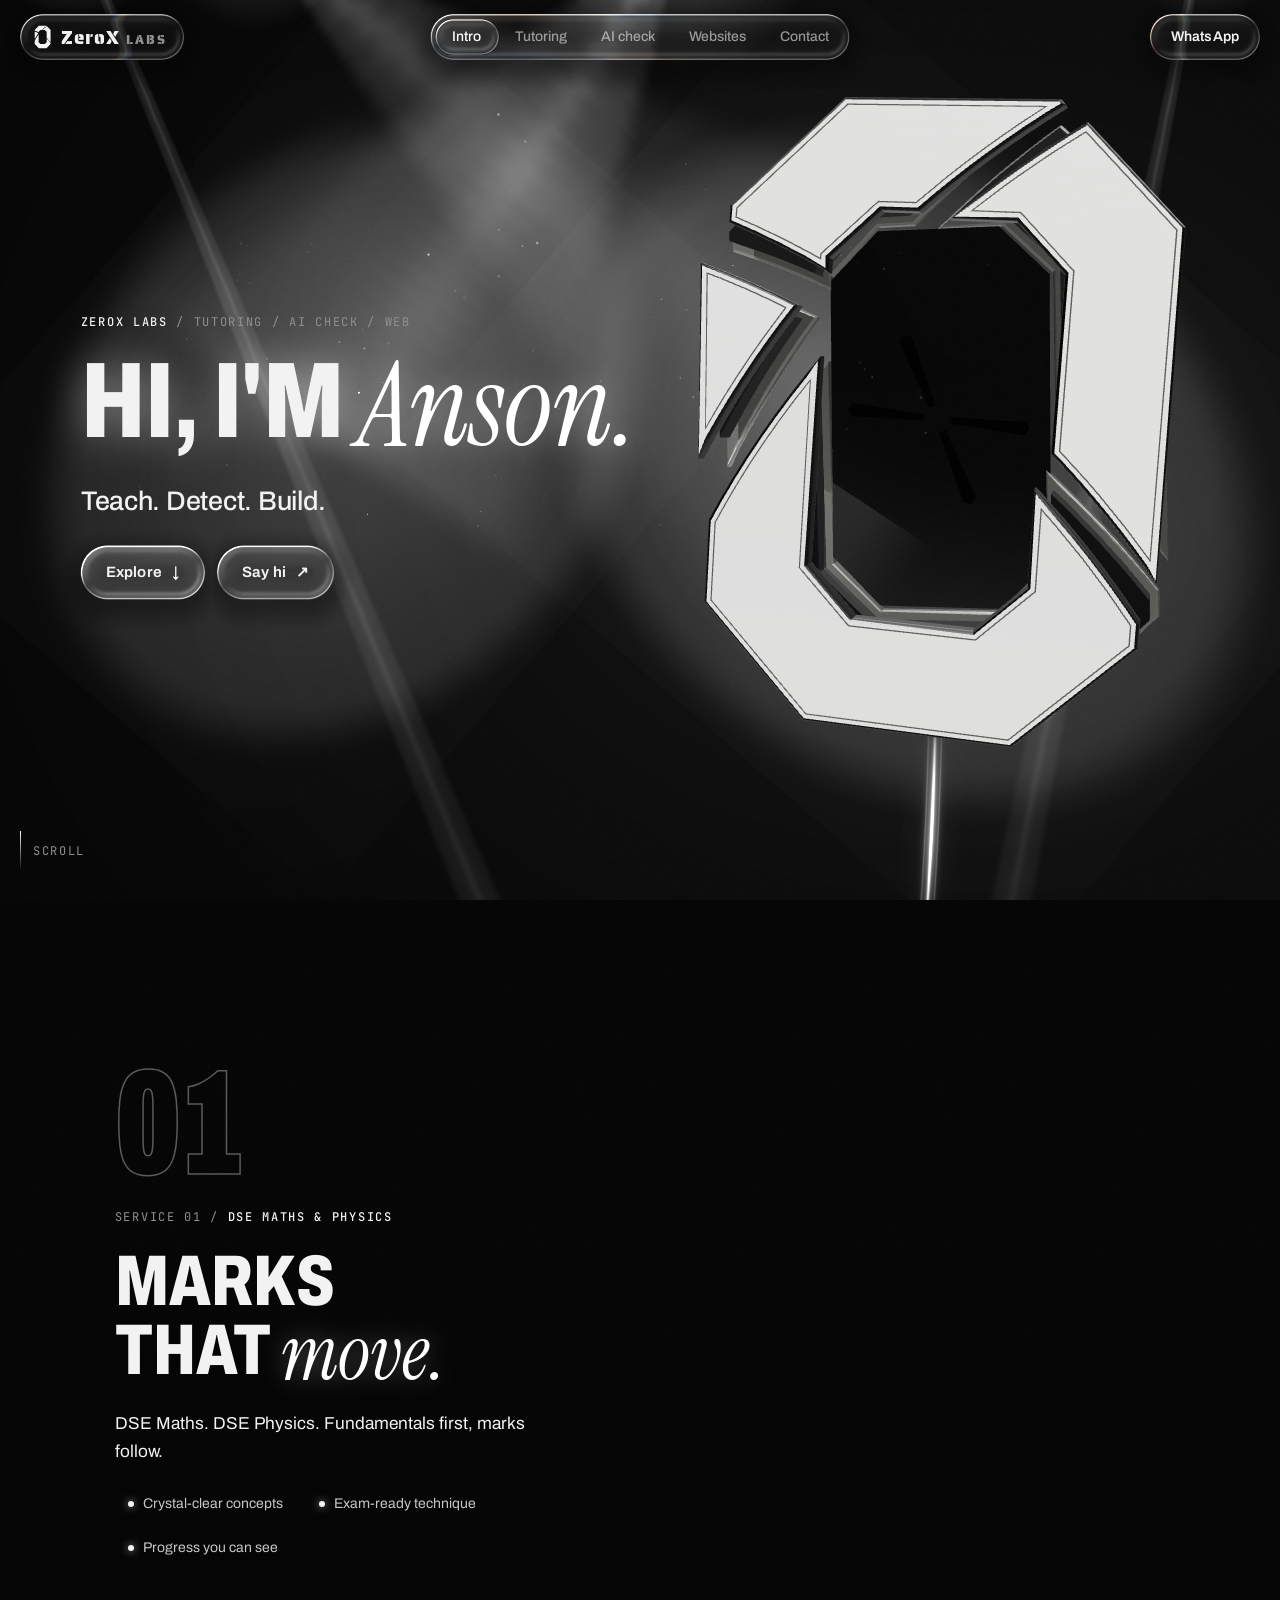
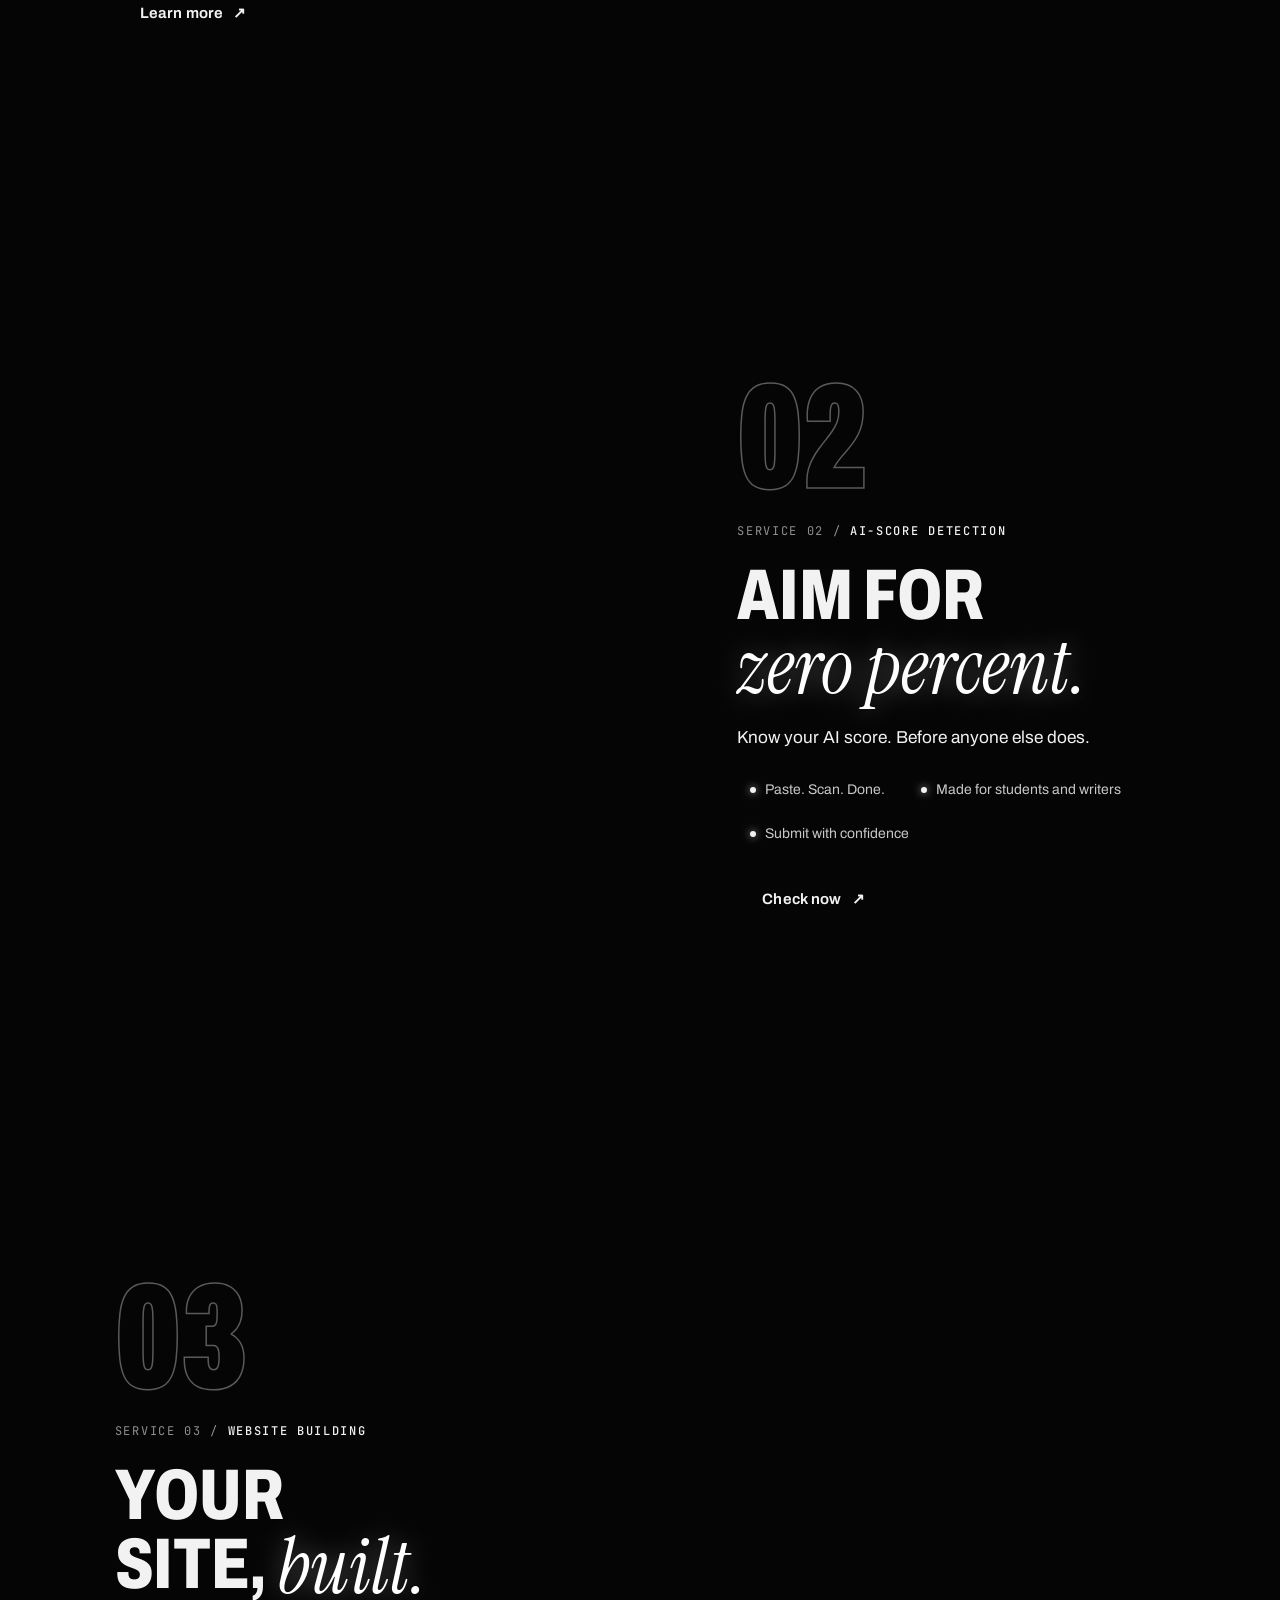
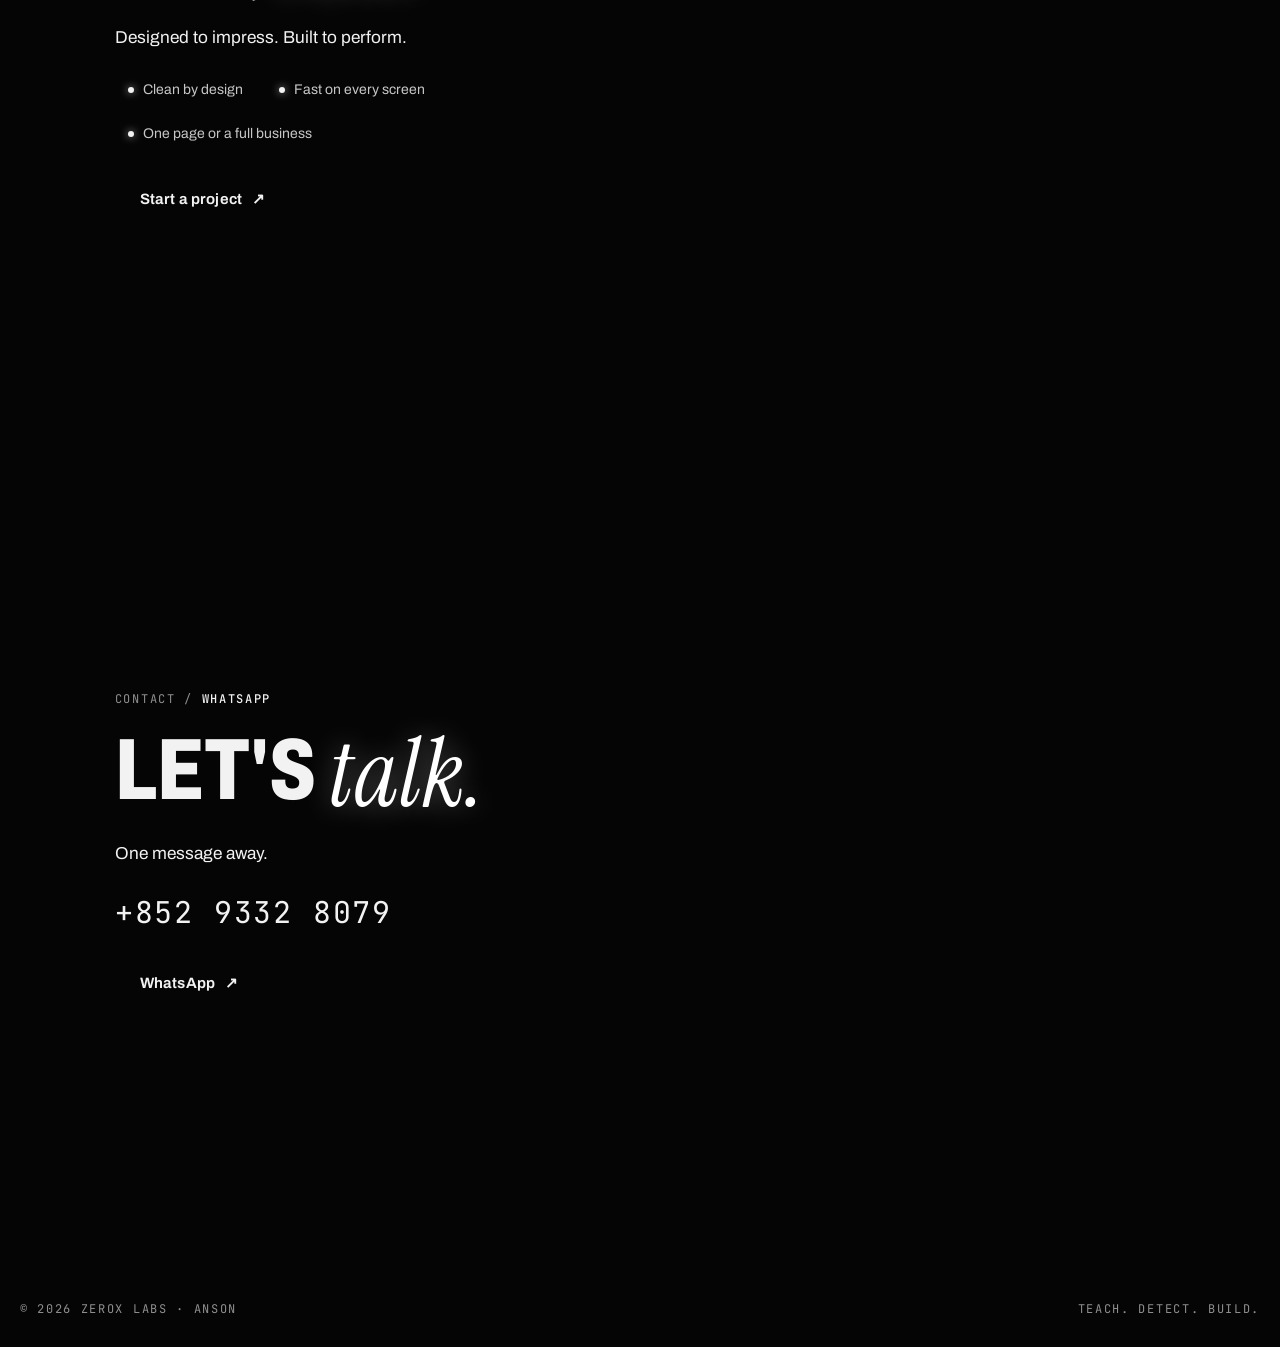
==== commit b5c72438: "ZeroX site V13.1: glass follows the canvas width (Windows scroll bar), clearer buttons Co-Authored-B" ====
--- a/public/index.html
+++ b/public/index.html
@@ -92,8 +92,8 @@
    behind it) and marks the element data-gl, which clears the CSS version below. Everywhere else
    (no WebGL, or content that scrolls under a finger) the element is frosted CSS glass. */
 .glass {
-  background: linear-gradient(160deg, rgba(255, 255, 255, 0.2), rgba(255, 255, 255, 0.04) 45%, rgba(255, 255, 255, 0.08));
-  -webkit-backdrop-filter: blur(18px) saturate(2) brightness(1.08); backdrop-filter: blur(18px) saturate(2) brightness(1.08);
+  background: linear-gradient(160deg, rgba(255, 255, 255, 0.12), rgba(255, 255, 255, 0.02) 45%, rgba(255, 255, 255, 0.05));
+  -webkit-backdrop-filter: blur(14px) saturate(1.9); backdrop-filter: blur(14px) saturate(1.9);
   box-shadow: inset 1px 1.5px 0.5px rgba(255, 255, 255, 0.6), inset -1px -1px 0.5px rgba(255, 255, 255, 0.18), inset 0 0 0 1px rgba(255, 255, 255, 0.1), inset 0 -10px 18px -10px rgba(255, 255, 255, 0.16), 0 10px 30px rgba(0, 0, 0, 0.36);
   transition: background 0.3s;
 }
@@ -768,11 +768,11 @@
 })();
 </script>
 
-<script>(()=>{var Tf=0,Uh=1,wf=2;var Yu=1,Af=2,Ms=3,Ws=0,Ri=1,Ai=2,Hs=0,Or=1,ui=2,Lh=3,Nh=4,Rf=5,rr=100,Cf=101,Pf=102,If=103,Df=104,Uf=200,Lf=201,Nf=202,Ff=203,$l=204,Zl=205,Of=206,Bf=207,zf=208,kf=209,Hf=210,Vf=211,Gf=212,Wf=213,Xf=214,Kl=0,Jl=1,Ql=2,Hr=3,jl=4,tc=5,ec=6,nc=7,$u=0,qf=1,Yf=2,Vs=0,$f=1,Zf=2,Kf=3,xh=4,Jf=5,Qf=6,jf=7;var Zu=300,Vr=301,Gr=302,ic=303,sc=304,rl=306,ba=1e3,or=1001,rc=1002,Hi=1003,td=1004;var Wa=1005;var $i=1006,fl=1007;var Ss=1008;var ws=1009,Ku=1010,Ju=1011,Ea=1012,Mh=1013,lr=1014,us=1015,za=1016,Sh=1017,bh=1018,Wr=1020,Qu=35902,ju=1021,tf=1022,ns=1023,ef=1024,nf=1025,Br=1026,Xr=1027,Eh=1028,Th=1029,sf=1030,wh=1031;var Ah=1033,So=33776,bo=33777,Eo=33778,To=33779,ac=35840,oc=35841,lc=35842,cc=35843,hc=36196,uc=37492,fc=37496,dc=37808,pc=37809,mc=37810,gc=37811,vc=37812,_c=37813,yc=37814,xc=37815,Mc=37816,Sc=37817,bc=37818,Ec=37819,Tc=37820,wc=37821,wo=36492,Ac=36494,Rc=36495,rf=36283,Cc=36284,Pc=36285,Ic=36286;var Ao=2300,Dc=2301,dl=2302,Fh=2400,Oh=2401,Bh=2402;var ed=3200,nd=3201;var af=0,id=1,zs="",yi="srgb",jr="srgb-linear",al="linear",Dn="srgb";var gr=7680;var zh=519,sd=512,rd=513,ad=514,of=515,od=516,ld=517,cd=518,hd=519,Uc=35044,lf=35048;var kh="300 es",bs=2e3,Ro=2001,Xs=class{addEventListener(t,e){this._listeners===void 0&&(this._listeners={});let n=this._listeners;n[t]===void 0&&(n[t]=[]),n[t].indexOf(e)===-1&&n[t].push(e)}hasEventListener(t,e){if(this._listeners===void 0)return!1;let n=this._listeners;return n[t]!==void 0&&n[t].indexOf(e)!==-1}removeEventListener(t,e){if(this._listeners===void 0)return;let s=this._listeners[t];if(s!==void 0){let r=s.indexOf(e);r!==-1&&s.splice(r,1)}}dispatchEvent(t){if(this._listeners===void 0)return;let n=this._listeners[t.type];if(n!==void 0){t.target=this;let s=n.slice(0);for(let r=0,a=s.length;r<a;r++)s[r].call(this,t);t.target=null}}},Ti=["00","01","02","03","04","05","06","07","08","09","0a","0b","0c","0d","0e","0f","10","11","12","13","14","15","16","17","18","19","1a","1b","1c","1d","1e","1f","20","21","22","23","24","25","26","27","28","29","2a","2b","2c","2d","2e","2f","30","31","32","33","34","35","36","37","38","39","3a","3b","3c","3d","3e","3f","40","41","42","43","44","45","46","47","48","49","4a","4b","4c","4d","4e","4f","50","51","52","53","54","55","56","57","58","59","5a","5b","5c","5d","5e","5f","60","61","62","63","64","65","66","67","68","69","6a","6b","6c","6d","6e","6f","70","71","72","73","74","75","76","77","78","79","7a","7b","7c","7d","7e","7f","80","81","82","83","84","85","86","87","88","89","8a","8b","8c","8d","8e","8f","90","91","92","93","94","95","96","97","98","99","9a","9b","9c","9d","9e","9f","a0","a1","a2","a3","a4","a5","a6","a7","a8","a9","aa","ab","ac","ad","ae","af","b0","b1","b2","b3","b4","b5","b6","b7","b8","b9","ba","bb","bc","bd","be","bf","c0","c1","c2","c3","c4","c5","c6","c7","c8","c9","ca","cb","cc","cd","ce","cf","d0","d1","d2","d3","d4","d5","d6","d7","d8","d9","da","db","dc","dd","de","df","e0","e1","e2","e3","e4","e5","e6","e7","e8","e9","ea","eb","ec","ed","ee","ef","f0","f1","f2","f3","f4","f5","f6","f7","f8","f9","fa","fb","fc","fd","fe","ff"];var pl=Math.PI/180,Co=180/Math.PI;function Es(){let i=Math.random()*4294967295|0,t=Math.random()*4294967295|0,e=Math.random()*4294967295|0,n=Math.random()*4294967295|0;return(Ti[i&255]+Ti[i>>8&255]+Ti[i>>16&255]+Ti[i>>24&255]+"-"+Ti[t&255]+Ti[t>>8&255]+"-"+Ti[t>>16&15|64]+Ti[t>>24&255]+"-"+Ti[e&63|128]+Ti[e>>8&255]+"-"+Ti[e>>16&255]+Ti[e>>24&255]+Ti[n&255]+Ti[n>>8&255]+Ti[n>>16&255]+Ti[n>>24&255]).toLowerCase()}function xi(i,t,e){return Math.max(t,Math.min(e,i))}function ud(i,t){return(i%t+t)%t}function ml(i,t,e){return(1-e)*i+e*t}function hs(i,t){switch(t.constructor){case Float32Array:return i;case Uint32Array:return i/4294967295;case Uint16Array:return i/65535;case Uint8Array:return i/255;case Int32Array:return Math.max(i/2147483647,-1);case Int16Array:return Math.max(i/32767,-1);case Int8Array:return Math.max(i/127,-1);default:throw new Error("Invalid component type.")}}function Un(i,t){switch(t.constructor){case Float32Array:return i;case Uint32Array:return Math.round(i*4294967295);case Uint16Array:return Math.round(i*65535);case Uint8Array:return Math.round(i*255);case Int32Array:return Math.round(i*2147483647);case Int16Array:return Math.round(i*32767);case Int8Array:return Math.round(i*127);default:throw new Error("Invalid component type.")}}var _t=class i{constructor(t=0,e=0){i.prototype.isVector2=!0,this.x=t,this.y=e}get width(){return this.x}set width(t){this.x=t}get height(){return this.y}set height(t){this.y=t}set(t,e){return this.x=t,this.y=e,this}setScalar(t){return this.x=t,this.y=t,this}setX(t){return this.x=t,this}setY(t){return this.y=t,this}setComponent(t,e){switch(t){case 0:this.x=e;break;case 1:this.y=e;break;default:throw new Error("index is out of range: "+t)}return this}getComponent(t){switch(t){case 0:return this.x;case 1:return this.y;default:throw new Error("index is out of range: "+t)}}clone(){return new this.constructor(this.x,this.y)}copy(t){return this.x=t.x,this.y=t.y,this}add(t){return this.x+=t.x,this.y+=t.y,this}addScalar(t){return this.x+=t,this.y+=t,this}addVectors(t,e){return this.x=t.x+e.x,this.y=t.y+e.y,this}addScaledVector(t,e){return this.x+=t.x*e,this.y+=t.y*e,this}sub(t){return this.x-=t.x,this.y-=t.y,this}subScalar(t){return this.x-=t,this.y-=t,this}subVectors(t,e){return this.x=t.x-e.x,this.y=t.y-e.y,this}multiply(t){return this.x*=t.x,this.y*=t.y,this}multiplyScalar(t){return this.x*=t,this.y*=t,this}divide(t){return this.x/=t.x,this.y/=t.y,this}divideScalar(t){return this.multiplyScalar(1/t)}applyMatrix3(t){let e=this.x,n=this.y,s=t.elements;return this.x=s[0]*e+s[3]*n+s[6],this.y=s[1]*e+s[4]*n+s[7],this}min(t){return this.x=Math.min(this.x,t.x),this.y=Math.min(this.y,t.y),this}max(t){return this.x=Math.max(this.x,t.x),this.y=Math.max(this.y,t.y),this}clamp(t,e){return this.x=Math.max(t.x,Math.min(e.x,this.x)),this.y=Math.max(t.y,Math.min(e.y,this.y)),this}clampScalar(t,e){return this.x=Math.max(t,Math.min(e,this.x)),this.y=Math.max(t,Math.min(e,this.y)),this}clampLength(t,e){let n=this.length();return this.divideScalar(n||1).multiplyScalar(Math.max(t,Math.min(e,n)))}floor(){return this.x=Math.floor(this.x),this.y=Math.floor(this.y),this}ceil(){return this.x=Math.ceil(this.x),this.y=Math.ceil(this.y),this}round(){return this.x=Math.round(this.x),this.y=Math.round(this.y),this}roundToZero(){return this.x=Math.trunc(this.x),this.y=Math.trunc(this.y),this}negate(){return this.x=-this.x,this.y=-this.y,this}dot(t){return this.x*t.x+this.y*t.y}cross(t){return this.x*t.y-this.y*t.x}lengthSq(){return this.x*this.x+this.y*this.y}length(){return Math.sqrt(this.x*this.x+this.y*this.y)}manhattanLength(){return Math.abs(this.x)+Math.abs(this.y)}normalize(){return this.divideScalar(this.length()||1)}angle(){return Math.atan2(-this.y,-this.x)+Math.PI}angleTo(t){let e=Math.sqrt(this.lengthSq()*t.lengthSq());if(e===0)return Math.PI/2;let n=this.dot(t)/e;return Math.acos(xi(n,-1,1))}distanceTo(t){return Math.sqrt(this.distanceToSquared(t))}distanceToSquared(t){let e=this.x-t.x,n=this.y-t.y;return e*e+n*n}manhattanDistanceTo(t){return Math.abs(this.x-t.x)+Math.abs(this.y-t.y)}setLength(t){return this.normalize().multiplyScalar(t)}lerp(t,e){return this.x+=(t.x-this.x)*e,this.y+=(t.y-this.y)*e,this}lerpVectors(t,e,n){return this.x=t.x+(e.x-t.x)*n,this.y=t.y+(e.y-t.y)*n,this}equals(t){return t.x===this.x&&t.y===this.y}fromArray(t,e=0){return this.x=t[e],this.y=t[e+1],this}toArray(t=[],e=0){return t[e]=this.x,t[e+1]=this.y,t}fromBufferAttribute(t,e){return this.x=t.getX(e),this.y=t.getY(e),this}rotateAround(t,e){let n=Math.cos(e),s=Math.sin(e),r=this.x-t.x,a=this.y-t.y;return this.x=r*n-a*s+t.x,this.y=r*s+a*n+t.y,this}random(){return this.x=Math.random(),this.y=Math.random(),this}*[Symbol.iterator](){yield this.x,yield this.y}},$e=class i{constructor(t,e,n,s,r,a,o,l,c){i.prototype.isMatrix3=!0,this.elements=[1,0,0,0,1,0,0,0,1],t!==void 0&&this.set(t,e,n,s,r,a,o,l,c)}set(t,e,n,s,r,a,o,l,c){let h=this.elements;return h[0]=t,h[1]=s,h[2]=o,h[3]=e,h[4]=r,h[5]=l,h[6]=n,h[7]=a,h[8]=c,this}identity(){return this.set(1,0,0,0,1,0,0,0,1),this}copy(t){let e=this.elements,n=t.elements;return e[0]=n[0],e[1]=n[1],e[2]=n[2],e[3]=n[3],e[4]=n[4],e[5]=n[5],e[6]=n[6],e[7]=n[7],e[8]=n[8],this}extractBasis(t,e,n){return t.setFromMatrix3Column(this,0),e.setFromMatrix3Column(this,1),n.setFromMatrix3Column(this,2),this}setFromMatrix4(t){let e=t.elements;return this.set(e[0],e[4],e[8],e[1],e[5],e[9],e[2],e[6],e[10]),this}multiply(t){return this.multiplyMatrices(this,t)}premultiply(t){return this.multiplyMatrices(t,this)}multiplyMatrices(t,e){let n=t.elements,s=e.elements,r=this.elements,a=n[0],o=n[3],l=n[6],c=n[1],h=n[4],f=n[7],u=n[2],p=n[5],v=n[8],y=s[0],g=s[3],d=s[6],R=s[1],T=s[4],_=s[7],z=s[2],C=s[5],L=s[8];return r[0]=a*y+o*R+l*z,r[3]=a*g+o*T+l*C,r[6]=a*d+o*_+l*L,r[1]=c*y+h*R+f*z,r[4]=c*g+h*T+f*C,r[7]=c*d+h*_+f*L,r[2]=u*y+p*R+v*z,r[5]=u*g+p*T+v*C,r[8]=u*d+p*_+v*L,this}multiplyScalar(t){let e=this.elements;return e[0]*=t,e[3]*=t,e[6]*=t,e[1]*=t,e[4]*=t,e[7]*=t,e[2]*=t,e[5]*=t,e[8]*=t,this}determinant(){let t=this.elements,e=t[0],n=t[1],s=t[2],r=t[3],a=t[4],o=t[5],l=t[6],c=t[7],h=t[8];return e*a*h-e*o*c-n*r*h+n*o*l+s*r*c-s*a*l}invert(){let t=this.elements,e=t[0],n=t[1],s=t[2],r=t[3],a=t[4],o=t[5],l=t[6],c=t[7],h=t[8],f=h*a-o*c,u=o*l-h*r,p=c*r-a*l,v=e*f+n*u+s*p;if(v===0)return this.set(0,0,0,0,0,0,0,0,0);let y=1/v;return t[0]=f*y,t[1]=(s*c-h*n)*y,t[2]=(o*n-s*a)*y,t[3]=u*y,t[4]=(h*e-s*l)*y,t[5]=(s*r-o*e)*y,t[6]=p*y,t[7]=(n*l-c*e)*y,t[8]=(a*e-n*r)*y,this}transpose(){let t,e=this.elements;return t=e[1],e[1]=e[3],e[3]=t,t=e[2],e[2]=e[6],e[6]=t,t=e[5],e[5]=e[7],e[7]=t,this}getNormalMatrix(t){return this.setFromMatrix4(t).invert().transpose()}transposeIntoArray(t){let e=this.elements;return t[0]=e[0],t[1]=e[3],t[2]=e[6],t[3]=e[1],t[4]=e[4],t[5]=e[7],t[6]=e[2],t[7]=e[5],t[8]=e[8],this}setUvTransform(t,e,n,s,r,a,o){let l=Math.cos(r),c=Math.sin(r);return this.set(n*l,n*c,-n*(l*a+c*o)+a+t,-s*c,s*l,-s*(-c*a+l*o)+o+e,0,0,1),this}scale(t,e){return this.premultiply(gl.makeScale(t,e)),this}rotate(t){return this.premultiply(gl.makeRotation(-t)),this}translate(t,e){return this.premultiply(gl.makeTranslation(t,e)),this}makeTranslation(t,e){return t.isVector2?this.set(1,0,t.x,0,1,t.y,0,0,1):this.set(1,0,t,0,1,e,0,0,1),this}makeRotation(t){let e=Math.cos(t),n=Math.sin(t);return this.set(e,-n,0,n,e,0,0,0,1),this}makeScale(t,e){return this.set(t,0,0,0,e,0,0,0,1),this}equals(t){let e=this.elements,n=t.elements;for(let s=0;s<9;s++)if(e[s]!==n[s])return!1;return!0}fromArray(t,e=0){for(let n=0;n<9;n++)this.elements[n]=t[n+e];return this}toArray(t=[],e=0){let n=this.elements;return t[e]=n[0],t[e+1]=n[1],t[e+2]=n[2],t[e+3]=n[3],t[e+4]=n[4],t[e+5]=n[5],t[e+6]=n[6],t[e+7]=n[7],t[e+8]=n[8],t}clone(){return new this.constructor().fromArray(this.elements)}},gl=new $e;function cf(i){for(let t=i.length-1;t>=0;--t)if(i[t]>=65535)return!0;return!1}function Po(i){return document.createElementNS("http://www.w3.org/1999/xhtml",i)}function fd(){let i=Po("canvas");return i.style.display="block",i}var Hh={};function _a(i){i in Hh||(Hh[i]=!0,console.warn(i))}function dd(i,t,e){return new Promise(function(n,s){function r(){switch(i.clientWaitSync(t,i.SYNC_FLUSH_COMMANDS_BIT,0)){case i.WAIT_FAILED:s();break;case i.TIMEOUT_EXPIRED:setTimeout(r,e);break;default:n()}}setTimeout(r,e)})}function pd(i){let t=i.elements;t[2]=.5*t[2]+.5*t[3],t[6]=.5*t[6]+.5*t[7],t[10]=.5*t[10]+.5*t[11],t[14]=.5*t[14]+.5*t[15]}function md(i){let t=i.elements;t[11]===-1?(t[10]=-t[10]-1,t[14]=-t[14]):(t[10]=-t[10],t[14]=-t[14]+1)}var _n={enabled:!0,workingColorSpace:jr,spaces:{},convert:function(i,t,e){return this.enabled===!1||t===e||!t||!e||(this.spaces[t].transfer===Dn&&(i.r=Ts(i.r),i.g=Ts(i.g),i.b=Ts(i.b)),this.spaces[t].primaries!==this.spaces[e].primaries&&(i.applyMatrix3(this.spaces[t].toXYZ),i.applyMatrix3(this.spaces[e].fromXYZ)),this.spaces[e].transfer===Dn&&(i.r=zr(i.r),i.g=zr(i.g),i.b=zr(i.b))),i},fromWorkingColorSpace:function(i,t){return this.convert(i,this.workingColorSpace,t)},toWorkingColorSpace:function(i,t){return this.convert(i,t,this.workingColorSpace)},getPrimaries:function(i){return this.spaces[i].primaries},getTransfer:function(i){return i===zs?al:this.spaces[i].transfer},getLuminanceCoefficients:function(i,t=this.workingColorSpace){return i.fromArray(this.spaces[t].luminanceCoefficients)},define:function(i){Object.assign(this.spaces,i)},_getMatrix:function(i,t,e){return i.copy(this.spaces[t].toXYZ).multiply(this.spaces[e].fromXYZ)},_getDrawingBufferColorSpace:function(i){return this.spaces[i].outputColorSpaceConfig.drawingBufferColorSpace},_getUnpackColorSpace:function(i=this.workingColorSpace){return this.spaces[i].workingColorSpaceConfig.unpackColorSpace}};function Ts(i){return i<.04045?i*.0773993808:Math.pow(i*.9478672986+.0521327014,2.4)}function zr(i){return i<.0031308?i*12.92:1.055*Math.pow(i,.41666)-.055}var Vh=[.64,.33,.3,.6,.15,.06],Gh=[.2126,.7152,.0722],Wh=[.3127,.329],Xh=new $e().set(.4123908,.3575843,.1804808,.212639,.7151687,.0721923,.0193308,.1191948,.9505322),qh=new $e().set(3.2409699,-1.5373832,-.4986108,-.9692436,1.8759675,.0415551,.0556301,-.203977,1.0569715);_n.define({[jr]:{primaries:Vh,whitePoint:Wh,transfer:al,toXYZ:Xh,fromXYZ:qh,luminanceCoefficients:Gh,workingColorSpaceConfig:{unpackColorSpace:yi},outputColorSpaceConfig:{drawingBufferColorSpace:yi}},[yi]:{primaries:Vh,whitePoint:Wh,transfer:Dn,toXYZ:Xh,fromXYZ:qh,luminanceCoefficients:Gh,outputColorSpaceConfig:{drawingBufferColorSpace:yi}}});var vr,Lc=class{static getDataURL(t){if(/^data:/i.test(t.src)||typeof HTMLCanvasElement>"u")return t.src;let e;if(t instanceof HTMLCanvasElement)e=t;else{vr===void 0&&(vr=Po("canvas")),vr.width=t.width,vr.height=t.height;let n=vr.getContext("2d");t instanceof ImageData?n.putImageData(t,0,0):n.drawImage(t,0,0,t.width,t.height),e=vr}return e.width>2048||e.height>2048?(console.warn("THREE.ImageUtils.getDataURL: Image converted to jpg for performance reasons",t),e.toDataURL("image/jpeg",.6)):e.toDataURL("image/png")}static sRGBToLinear(t){if(typeof HTMLImageElement<"u"&&t instanceof HTMLImageElement||typeof HTMLCanvasElement<"u"&&t instanceof HTMLCanvasElement||typeof ImageBitmap<"u"&&t instanceof ImageBitmap){let e=Po("canvas");e.width=t.width,e.height=t.height;let n=e.getContext("2d");n.drawImage(t,0,0,t.width,t.height);let s=n.getImageData(0,0,t.width,t.height),r=s.data;for(let a=0;a<r.length;a++)r[a]=Ts(r[a]/255)*255;return n.putImageData(s,0,0),e}else if(t.data){let e=t.data.slice(0);for(let n=0;n<e.length;n++)e instanceof Uint8Array||e instanceof Uint8ClampedArray?e[n]=Math.floor(Ts(e[n]/255)*255):e[n]=Ts(e[n]);return{data:e,width:t.width,height:t.height}}else return console.warn("THREE.ImageUtils.sRGBToLinear(): Unsupported image type. No color space conversion applied."),t}},gd=0,Io=class{constructor(t=null){this.isSource=!0,Object.defineProperty(this,"id",{value:gd++}),this.uuid=Es(),this.data=t,this.dataReady=!0,this.version=0}set needsUpdate(t){t===!0&&this.version++}toJSON(t){let e=t===void 0||typeof t=="string";if(!e&&t.images[this.uuid]!==void 0)return t.images[this.uuid];let n={uuid:this.uuid,url:""},s=this.data;if(s!==null){let r;if(Array.isArray(s)){r=[];for(let a=0,o=s.length;a<o;a++)s[a].isDataTexture?r.push(vl(s[a].image)):r.push(vl(s[a]))}else r=vl(s);n.url=r}return e||(t.images[this.uuid]=n),n}};function vl(i){return typeof HTMLImageElement<"u"&&i instanceof HTMLImageElement||typeof HTMLCanvasElement<"u"&&i instanceof HTMLCanvasElement||typeof ImageBitmap<"u"&&i instanceof ImageBitmap?Lc.getDataURL(i):i.data?{data:Array.from(i.data),width:i.width,height:i.height,type:i.data.constructor.name}:(console.warn("THREE.Texture: Unable to serialize Texture."),{})}var vd=0,Bi=class i extends Xs{constructor(t=i.DEFAULT_IMAGE,e=i.DEFAULT_MAPPING,n=or,s=or,r=$i,a=Ss,o=ns,l=ws,c=i.DEFAULT_ANISOTROPY,h=zs){super(),this.isTexture=!0,Object.defineProperty(this,"id",{value:vd++}),this.uuid=Es(),this.name="",this.source=new Io(t),this.mipmaps=[],this.mapping=e,this.channel=0,this.wrapS=n,this.wrapT=s,this.magFilter=r,this.minFilter=a,this.anisotropy=c,this.format=o,this.internalFormat=null,this.type=l,this.offset=new _t(0,0),this.repeat=new _t(1,1),this.center=new _t(0,0),this.rotation=0,this.matrixAutoUpdate=!0,this.matrix=new $e,this.generateMipmaps=!0,this.premultiplyAlpha=!1,this.flipY=!0,this.unpackAlignment=4,this.colorSpace=h,this.userData={},this.version=0,this.onUpdate=null,this.isRenderTargetTexture=!1,this.pmremVersion=0}get image(){return this.source.data}set image(t=null){this.source.data=t}updateMatrix(){this.matrix.setUvTransform(this.offset.x,this.offset.y,this.repeat.x,this.repeat.y,this.rotation,this.center.x,this.center.y)}clone(){return new this.constructor().copy(this)}copy(t){return this.name=t.name,this.source=t.source,this.mipmaps=t.mipmaps.slice(0),this.mapping=t.mapping,this.channel=t.channel,this.wrapS=t.wrapS,this.wrapT=t.wrapT,this.magFilter=t.magFilter,this.minFilter=t.minFilter,this.anisotropy=t.anisotropy,this.format=t.format,this.internalFormat=t.internalFormat,this.type=t.type,this.offset.copy(t.offset),this.repeat.copy(t.repeat),this.center.copy(t.center),this.rotation=t.rotation,this.matrixAutoUpdate=t.matrixAutoUpdate,this.matrix.copy(t.matrix),this.generateMipmaps=t.generateMipmaps,this.premultiplyAlpha=t.premultiplyAlpha,this.flipY=t.flipY,this.unpackAlignment=t.unpackAlignment,this.colorSpace=t.colorSpace,this.userData=JSON.parse(JSON.stringify(t.userData)),this.needsUpdate=!0,this}toJSON(t){let e=t===void 0||typeof t=="string";if(!e&&t.textures[this.uuid]!==void 0)return t.textures[this.uuid];let n={metadata:{version:4.6,type:"Texture",generator:"Texture.toJSON"},uuid:this.uuid,name:this.name,image:this.source.toJSON(t).uuid,mapping:this.mapping,channel:this.channel,repeat:[this.repeat.x,this.repeat.y],offset:[this.offset.x,this.offset.y],center:[this.center.x,this.center.y],rotation:this.rotation,wrap:[this.wrapS,this.wrapT],format:this.format,internalFormat:this.internalFormat,type:this.type,colorSpace:this.colorSpace,minFilter:this.minFilter,magFilter:this.magFilter,anisotropy:this.anisotropy,flipY:this.flipY,generateMipmaps:this.generateMipmaps,premultiplyAlpha:this.premultiplyAlpha,unpackAlignment:this.unpackAlignment};return Object.keys(this.userData).length>0&&(n.userData=this.userData),e||(t.textures[this.uuid]=n),n}dispose(){this.dispatchEvent({type:"dispose"})}transformUv(t){if(this.mapping!==Zu)return t;if(t.applyMatrix3(this.matrix),t.x<0||t.x>1)switch(this.wrapS){case ba:t.x=t.x-Math.floor(t.x);break;case or:t.x=t.x<0?0:1;break;case rc:Math.abs(Math.floor(t.x)%2)===1?t.x=Math.ceil(t.x)-t.x:t.x=t.x-Math.floor(t.x);break}if(t.y<0||t.y>1)switch(this.wrapT){case ba:t.y=t.y-Math.floor(t.y);break;case or:t.y=t.y<0?0:1;break;case rc:Math.abs(Math.floor(t.y)%2)===1?t.y=Math.ceil(t.y)-t.y:t.y=t.y-Math.floor(t.y);break}return this.flipY&&(t.y=1-t.y),t}set needsUpdate(t){t===!0&&(this.version++,this.source.needsUpdate=!0)}set needsPMREMUpdate(t){t===!0&&this.pmremVersion++}};Bi.DEFAULT_IMAGE=null;Bi.DEFAULT_MAPPING=Zu;Bi.DEFAULT_ANISOTROPY=1;var nn=class i{constructor(t=0,e=0,n=0,s=1){i.prototype.isVector4=!0,this.x=t,this.y=e,this.z=n,this.w=s}get width(){return this.z}set width(t){this.z=t}get height(){return this.w}set height(t){this.w=t}set(t,e,n,s){return this.x=t,this.y=e,this.z=n,this.w=s,this}setScalar(t){return this.x=t,this.y=t,this.z=t,this.w=t,this}setX(t){return this.x=t,this}setY(t){return this.y=t,this}setZ(t){return this.z=t,this}setW(t){return this.w=t,this}setComponent(t,e){switch(t){case 0:this.x=e;break;case 1:this.y=e;break;case 2:this.z=e;break;case 3:this.w=e;break;default:throw new Error("index is out of range: "+t)}return this}getComponent(t){switch(t){case 0:return this.x;case 1:return this.y;case 2:return this.z;case 3:return this.w;default:throw new Error("index is out of range: "+t)}}clone(){return new this.constructor(this.x,this.y,this.z,this.w)}copy(t){return this.x=t.x,this.y=t.y,this.z=t.z,this.w=t.w!==void 0?t.w:1,this}add(t){return this.x+=t.x,this.y+=t.y,this.z+=t.z,this.w+=t.w,this}addScalar(t){return this.x+=t,this.y+=t,this.z+=t,this.w+=t,this}addVectors(t,e){return this.x=t.x+e.x,this.y=t.y+e.y,this.z=t.z+e.z,this.w=t.w+e.w,this}addScaledVector(t,e){return this.x+=t.x*e,this.y+=t.y*e,this.z+=t.z*e,this.w+=t.w*e,this}sub(t){return this.x-=t.x,this.y-=t.y,this.z-=t.z,this.w-=t.w,this}subScalar(t){return this.x-=t,this.y-=t,this.z-=t,this.w-=t,this}subVectors(t,e){return this.x=t.x-e.x,this.y=t.y-e.y,this.z=t.z-e.z,this.w=t.w-e.w,this}multiply(t){return this.x*=t.x,this.y*=t.y,this.z*=t.z,this.w*=t.w,this}multiplyScalar(t){return this.x*=t,this.y*=t,this.z*=t,this.w*=t,this}applyMatrix4(t){let e=this.x,n=this.y,s=this.z,r=this.w,a=t.elements;return this.x=a[0]*e+a[4]*n+a[8]*s+a[12]*r,this.y=a[1]*e+a[5]*n+a[9]*s+a[13]*r,this.z=a[2]*e+a[6]*n+a[10]*s+a[14]*r,this.w=a[3]*e+a[7]*n+a[11]*s+a[15]*r,this}divide(t){return this.x/=t.x,this.y/=t.y,this.z/=t.z,this.w/=t.w,this}divideScalar(t){return this.multiplyScalar(1/t)}setAxisAngleFromQuaternion(t){this.w=2*Math.acos(t.w);let e=Math.sqrt(1-t.w*t.w);return e<1e-4?(this.x=1,this.y=0,this.z=0):(this.x=t.x/e,this.y=t.y/e,this.z=t.z/e),this}setAxisAngleFromRotationMatrix(t){let e,n,s,r,l=t.elements,c=l[0],h=l[4],f=l[8],u=l[1],p=l[5],v=l[9],y=l[2],g=l[6],d=l[10];if(Math.abs(h-u)<.01&&Math.abs(f-y)<.01&&Math.abs(v-g)<.01){if(Math.abs(h+u)<.1&&Math.abs(f+y)<.1&&Math.abs(v+g)<.1&&Math.abs(c+p+d-3)<.1)return this.set(1,0,0,0),this;e=Math.PI;let T=(c+1)/2,_=(p+1)/2,z=(d+1)/2,C=(h+u)/4,L=(f+y)/4,B=(v+g)/4;return T>_&&T>z?T<.01?(n=0,s=.707106781,r=.707106781):(n=Math.sqrt(T),s=C/n,r=L/n):_>z?_<.01?(n=.707106781,s=0,r=.707106781):(s=Math.sqrt(_),n=C/s,r=B/s):z<.01?(n=.707106781,s=.707106781,r=0):(r=Math.sqrt(z),n=L/r,s=B/r),this.set(n,s,r,e),this}let R=Math.sqrt((g-v)*(g-v)+(f-y)*(f-y)+(u-h)*(u-h));return Math.abs(R)<.001&&(R=1),this.x=(g-v)/R,this.y=(f-y)/R,this.z=(u-h)/R,this.w=Math.acos((c+p+d-1)/2),this}setFromMatrixPosition(t){let e=t.elements;return this.x=e[12],this.y=e[13],this.z=e[14],this.w=e[15],this}min(t){return this.x=Math.min(this.x,t.x),this.y=Math.min(this.y,t.y),this.z=Math.min(this.z,t.z),this.w=Math.min(this.w,t.w),this}max(t){return this.x=Math.max(this.x,t.x),this.y=Math.max(this.y,t.y),this.z=Math.max(this.z,t.z),this.w=Math.max(this.w,t.w),this}clamp(t,e){return this.x=Math.max(t.x,Math.min(e.x,this.x)),this.y=Math.max(t.y,Math.min(e.y,this.y)),this.z=Math.max(t.z,Math.min(e.z,this.z)),this.w=Math.max(t.w,Math.min(e.w,this.w)),this}clampScalar(t,e){return this.x=Math.max(t,Math.min(e,this.x)),this.y=Math.max(t,Math.min(e,this.y)),this.z=Math.max(t,Math.min(e,this.z)),this.w=Math.max(t,Math.min(e,this.w)),this}clampLength(t,e){let n=this.length();return this.divideScalar(n||1).multiplyScalar(Math.max(t,Math.min(e,n)))}floor(){return this.x=Math.floor(this.x),this.y=Math.floor(this.y),this.z=Math.floor(this.z),this.w=Math.floor(this.w),this}ceil(){return this.x=Math.ceil(this.x),this.y=Math.ceil(this.y),this.z=Math.ceil(this.z),this.w=Math.ceil(this.w),this}round(){return this.x=Math.round(this.x),this.y=Math.round(this.y),this.z=Math.round(this.z),this.w=Math.round(this.w),this}roundToZero(){return this.x=Math.trunc(this.x),this.y=Math.trunc(this.y),this.z=Math.trunc(this.z),this.w=Math.trunc(this.w),this}negate(){return this.x=-this.x,this.y=-this.y,this.z=-this.z,this.w=-this.w,this}dot(t){return this.x*t.x+this.y*t.y+this.z*t.z+this.w*t.w}lengthSq(){return this.x*this.x+this.y*this.y+this.z*this.z+this.w*this.w}length(){return Math.sqrt(this.x*this.x+this.y*this.y+this.z*this.z+this.w*this.w)}manhattanLength(){return Math.abs(this.x)+Math.abs(this.y)+Math.abs(this.z)+Math.abs(this.w)}normalize(){return this.divideScalar(this.length()||1)}setLength(t){return this.normalize().multiplyScalar(t)}lerp(t,e){return this.x+=(t.x-this.x)*e,this.y+=(t.y-this.y)*e,this.z+=(t.z-this.z)*e,this.w+=(t.w-this.w)*e,this}lerpVectors(t,e,n){return this.x=t.x+(e.x-t.x)*n,this.y=t.y+(e.y-t.y)*n,this.z=t.z+(e.z-t.z)*n,this.w=t.w+(e.w-t.w)*n,this}equals(t){return t.x===this.x&&t.y===this.y&&t.z===this.z&&t.w===this.w}fromArray(t,e=0){return this.x=t[e],this.y=t[e+1],this.z=t[e+2],this.w=t[e+3],this}toArray(t=[],e=0){return t[e]=this.x,t[e+1]=this.y,t[e+2]=this.z,t[e+3]=this.w,t}fromBufferAttribute(t,e){return this.x=t.getX(e),this.y=t.getY(e),this.z=t.getZ(e),this.w=t.getW(e),this}random(){return this.x=Math.random(),this.y=Math.random(),this.z=Math.random(),this.w=Math.random(),this}*[Symbol.iterator](){yield this.x,yield this.y,yield this.z,yield this.w}},Nc=class extends Xs{constructor(t=1,e=1,n={}){super(),this.isRenderTarget=!0,this.width=t,this.height=e,this.depth=1,this.scissor=new nn(0,0,t,e),this.scissorTest=!1,this.viewport=new nn(0,0,t,e);let s={width:t,height:e,depth:1};n=Object.assign({generateMipmaps:!1,internalFormat:null,minFilter:$i,depthBuffer:!0,stencilBuffer:!1,resolveDepthBuffer:!0,resolveStencilBuffer:!0,depthTexture:null,samples:0,count:1},n);let r=new Bi(s,n.mapping,n.wrapS,n.wrapT,n.magFilter,n.minFilter,n.format,n.type,n.anisotropy,n.colorSpace);r.flipY=!1,r.generateMipmaps=n.generateMipmaps,r.internalFormat=n.internalFormat,this.textures=[];let a=n.count;for(let o=0;o<a;o++)this.textures[o]=r.clone(),this.textures[o].isRenderTargetTexture=!0;this.depthBuffer=n.depthBuffer,this.stencilBuffer=n.stencilBuffer,this.resolveDepthBuffer=n.resolveDepthBuffer,this.resolveStencilBuffer=n.resolveStencilBuffer,this.depthTexture=n.depthTexture,this.samples=n.samples}get texture(){return this.textures[0]}set texture(t){this.textures[0]=t}setSize(t,e,n=1){if(this.width!==t||this.height!==e||this.depth!==n){this.width=t,this.height=e,this.depth=n;for(let s=0,r=this.textures.length;s<r;s++)this.textures[s].image.width=t,this.textures[s].image.height=e,this.textures[s].image.depth=n;this.dispose()}this.viewport.set(0,0,t,e),this.scissor.set(0,0,t,e)}clone(){return new this.constructor().copy(this)}copy(t){this.width=t.width,this.height=t.height,this.depth=t.depth,this.scissor.copy(t.scissor),this.scissorTest=t.scissorTest,this.viewport.copy(t.viewport),this.textures.length=0;for(let n=0,s=t.textures.length;n<s;n++)this.textures[n]=t.textures[n].clone(),this.textures[n].isRenderTargetTexture=!0;let e=Object.assign({},t.texture.image);return this.texture.source=new Io(e),this.depthBuffer=t.depthBuffer,this.stencilBuffer=t.stencilBuffer,this.resolveDepthBuffer=t.resolveDepthBuffer,this.resolveStencilBuffer=t.resolveStencilBuffer,t.depthTexture!==null&&(this.depthTexture=t.depthTexture.clone()),this.samples=t.samples,this}dispose(){this.dispatchEvent({type:"dispose"})}},is=class extends Nc{constructor(t=1,e=1,n={}){super(t,e,n),this.isWebGLRenderTarget=!0}},Do=class extends Bi{constructor(t=null,e=1,n=1,s=1){super(null),this.isDataArrayTexture=!0,this.image={data:t,width:e,height:n,depth:s},this.magFilter=Hi,this.minFilter=Hi,this.wrapR=or,this.generateMipmaps=!1,this.flipY=!1,this.unpackAlignment=1,this.layerUpdates=new Set}addLayerUpdate(t){this.layerUpdates.add(t)}clearLayerUpdates(){this.layerUpdates.clear()}};var Fc=class extends Bi{constructor(t=null,e=1,n=1,s=1){super(null),this.isData3DTexture=!0,this.image={data:t,width:e,height:n,depth:s},this.magFilter=Hi,this.minFilter=Hi,this.wrapR=or,this.generateMipmaps=!1,this.flipY=!1,this.unpackAlignment=1}};var Vi=class{constructor(t=0,e=0,n=0,s=1){this.isQuaternion=!0,this._x=t,this._y=e,this._z=n,this._w=s}static slerpFlat(t,e,n,s,r,a,o){let l=n[s+0],c=n[s+1],h=n[s+2],f=n[s+3],u=r[a+0],p=r[a+1],v=r[a+2],y=r[a+3];if(o===0){t[e+0]=l,t[e+1]=c,t[e+2]=h,t[e+3]=f;return}if(o===1){t[e+0]=u,t[e+1]=p,t[e+2]=v,t[e+3]=y;return}if(f!==y||l!==u||c!==p||h!==v){let g=1-o,d=l*u+c*p+h*v+f*y,R=d>=0?1:-1,T=1-d*d;if(T>Number.EPSILON){let z=Math.sqrt(T),C=Math.atan2(z,d*R);g=Math.sin(g*C)/z,o=Math.sin(o*C)/z}let _=o*R;if(l=l*g+u*_,c=c*g+p*_,h=h*g+v*_,f=f*g+y*_,g===1-o){let z=1/Math.sqrt(l*l+c*c+h*h+f*f);l*=z,c*=z,h*=z,f*=z}}t[e]=l,t[e+1]=c,t[e+2]=h,t[e+3]=f}static multiplyQuaternionsFlat(t,e,n,s,r,a){let o=n[s],l=n[s+1],c=n[s+2],h=n[s+3],f=r[a],u=r[a+1],p=r[a+2],v=r[a+3];return t[e]=o*v+h*f+l*p-c*u,t[e+1]=l*v+h*u+c*f-o*p,t[e+2]=c*v+h*p+o*u-l*f,t[e+3]=h*v-o*f-l*u-c*p,t}get x(){return this._x}set x(t){this._x=t,this._onChangeCallback()}get y(){return this._y}set y(t){this._y=t,this._onChangeCallback()}get z(){return this._z}set z(t){this._z=t,this._onChangeCallback()}get w(){return this._w}set w(t){this._w=t,this._onChangeCallback()}set(t,e,n,s){return this._x=t,this._y=e,this._z=n,this._w=s,this._onChangeCallback(),this}clone(){return new this.constructor(this._x,this._y,this._z,this._w)}copy(t){return this._x=t.x,this._y=t.y,this._z=t.z,this._w=t.w,this._onChangeCallback(),this}setFromEuler(t,e=!0){let n=t._x,s=t._y,r=t._z,a=t._order,o=Math.cos,l=Math.sin,c=o(n/2),h=o(s/2),f=o(r/2),u=l(n/2),p=l(s/2),v=l(r/2);switch(a){case"XYZ":this._x=u*h*f+c*p*v,this._y=c*p*f-u*h*v,this._z=c*h*v+u*p*f,this._w=c*h*f-u*p*v;break;case"YXZ":this._x=u*h*f+c*p*v,this._y=c*p*f-u*h*v,this._z=c*h*v-u*p*f,this._w=c*h*f+u*p*v;break;case"ZXY":this._x=u*h*f-c*p*v,this._y=c*p*f+u*h*v,this._z=c*h*v+u*p*f,this._w=c*h*f-u*p*v;break;case"ZYX":this._x=u*h*f-c*p*v,this._y=c*p*f+u*h*v,this._z=c*h*v-u*p*f,this._w=c*h*f+u*p*v;break;case"YZX":this._x=u*h*f+c*p*v,this._y=c*p*f+u*h*v,this._z=c*h*v-u*p*f,this._w=c*h*f-u*p*v;break;case"XZY":this._x=u*h*f-c*p*v,this._y=c*p*f-u*h*v,this._z=c*h*v+u*p*f,this._w=c*h*f+u*p*v;break;default:console.warn("THREE.Quaternion: .setFromEuler() encountered an unknown order: "+a)}return e===!0&&this._onChangeCallback(),this}setFromAxisAngle(t,e){let n=e/2,s=Math.sin(n);return this._x=t.x*s,this._y=t.y*s,this._z=t.z*s,this._w=Math.cos(n),this._onChangeCallback(),this}setFromRotationMatrix(t){let e=t.elements,n=e[0],s=e[4],r=e[8],a=e[1],o=e[5],l=e[9],c=e[2],h=e[6],f=e[10],u=n+o+f;if(u>0){let p=.5/Math.sqrt(u+1);this._w=.25/p,this._x=(h-l)*p,this._y=(r-c)*p,this._z=(a-s)*p}else if(n>o&&n>f){let p=2*Math.sqrt(1+n-o-f);this._w=(h-l)/p,this._x=.25*p,this._y=(s+a)/p,this._z=(r+c)/p}else if(o>f){let p=2*Math.sqrt(1+o-n-f);this._w=(r-c)/p,this._x=(s+a)/p,this._y=.25*p,this._z=(l+h)/p}else{let p=2*Math.sqrt(1+f-n-o);this._w=(a-s)/p,this._x=(r+c)/p,this._y=(l+h)/p,this._z=.25*p}return this._onChangeCallback(),this}setFromUnitVectors(t,e){let n=t.dot(e)+1;return n<Number.EPSILON?(n=0,Math.abs(t.x)>Math.abs(t.z)?(this._x=-t.y,this._y=t.x,this._z=0,this._w=n):(this._x=0,this._y=-t.z,this._z=t.y,this._w=n)):(this._x=t.y*e.z-t.z*e.y,this._y=t.z*e.x-t.x*e.z,this._z=t.x*e.y-t.y*e.x,this._w=n),this.normalize()}angleTo(t){return 2*Math.acos(Math.abs(xi(this.dot(t),-1,1)))}rotateTowards(t,e){let n=this.angleTo(t);if(n===0)return this;let s=Math.min(1,e/n);return this.slerp(t,s),this}identity(){return this.set(0,0,0,1)}invert(){return this.conjugate()}conjugate(){return this._x*=-1,this._y*=-1,this._z*=-1,this._onChangeCallback(),this}dot(t){return this._x*t._x+this._y*t._y+this._z*t._z+this._w*t._w}lengthSq(){return this._x*this._x+this._y*this._y+this._z*this._z+this._w*this._w}length(){return Math.sqrt(this._x*this._x+this._y*this._y+this._z*this._z+this._w*this._w)}normalize(){let t=this.length();return t===0?(this._x=0,this._y=0,this._z=0,this._w=1):(t=1/t,this._x=this._x*t,this._y=this._y*t,this._z=this._z*t,this._w=this._w*t),this._onChangeCallback(),this}multiply(t){return this.multiplyQuaternions(this,t)}premultiply(t){return this.multiplyQuaternions(t,this)}multiplyQuaternions(t,e){let n=t._x,s=t._y,r=t._z,a=t._w,o=e._x,l=e._y,c=e._z,h=e._w;return this._x=n*h+a*o+s*c-r*l,this._y=s*h+a*l+r*o-n*c,this._z=r*h+a*c+n*l-s*o,this._w=a*h-n*o-s*l-r*c,this._onChangeCallback(),this}slerp(t,e){if(e===0)return this;if(e===1)return this.copy(t);let n=this._x,s=this._y,r=this._z,a=this._w,o=a*t._w+n*t._x+s*t._y+r*t._z;if(o<0?(this._w=-t._w,this._x=-t._x,this._y=-t._y,this._z=-t._z,o=-o):this.copy(t),o>=1)return this._w=a,this._x=n,this._y=s,this._z=r,this;let l=1-o*o;if(l<=Number.EPSILON){let p=1-e;return this._w=p*a+e*this._w,this._x=p*n+e*this._x,this._y=p*s+e*this._y,this._z=p*r+e*this._z,this.normalize(),this}let c=Math.sqrt(l),h=Math.atan2(c,o),f=Math.sin((1-e)*h)/c,u=Math.sin(e*h)/c;return this._w=a*f+this._w*u,this._x=n*f+this._x*u,this._y=s*f+this._y*u,this._z=r*f+this._z*u,this._onChangeCallback(),this}slerpQuaternions(t,e,n){return this.copy(t).slerp(e,n)}random(){let t=2*Math.PI*Math.random(),e=2*Math.PI*Math.random(),n=Math.random(),s=Math.sqrt(1-n),r=Math.sqrt(n);return this.set(s*Math.sin(t),s*Math.cos(t),r*Math.sin(e),r*Math.cos(e))}equals(t){return t._x===this._x&&t._y===this._y&&t._z===this._z&&t._w===this._w}fromArray(t,e=0){return this._x=t[e],this._y=t[e+1],this._z=t[e+2],this._w=t[e+3],this._onChangeCallback(),this}toArray(t=[],e=0){return t[e]=this._x,t[e+1]=this._y,t[e+2]=this._z,t[e+3]=this._w,t}fromBufferAttribute(t,e){return this._x=t.getX(e),this._y=t.getY(e),this._z=t.getZ(e),this._w=t.getW(e),this._onChangeCallback(),this}toJSON(){return this.toArray()}_onChange(t){return this._onChangeCallback=t,this}_onChangeCallback(){}*[Symbol.iterator](){yield this._x,yield this._y,yield this._z,yield this._w}},U=class i{constructor(t=0,e=0,n=0){i.prototype.isVector3=!0,this.x=t,this.y=e,this.z=n}set(t,e,n){return n===void 0&&(n=this.z),this.x=t,this.y=e,this.z=n,this}setScalar(t){return this.x=t,this.y=t,this.z=t,this}setX(t){return this.x=t,this}setY(t){return this.y=t,this}setZ(t){return this.z=t,this}setComponent(t,e){switch(t){case 0:this.x=e;break;case 1:this.y=e;break;case 2:this.z=e;break;default:throw new Error("index is out of range: "+t)}return this}getComponent(t){switch(t){case 0:return this.x;case 1:return this.y;case 2:return this.z;default:throw new Error("index is out of range: "+t)}}clone(){return new this.constructor(this.x,this.y,this.z)}copy(t){return this.x=t.x,this.y=t.y,this.z=t.z,this}add(t){return this.x+=t.x,this.y+=t.y,this.z+=t.z,this}addScalar(t){return this.x+=t,this.y+=t,this.z+=t,this}addVectors(t,e){return this.x=t.x+e.x,this.y=t.y+e.y,this.z=t.z+e.z,this}addScaledVector(t,e){return this.x+=t.x*e,this.y+=t.y*e,this.z+=t.z*e,this}sub(t){return this.x-=t.x,this.y-=t.y,this.z-=t.z,this}subScalar(t){return this.x-=t,this.y-=t,this.z-=t,this}subVectors(t,e){return this.x=t.x-e.x,this.y=t.y-e.y,this.z=t.z-e.z,this}multiply(t){return this.x*=t.x,this.y*=t.y,this.z*=t.z,this}multiplyScalar(t){return this.x*=t,this.y*=t,this.z*=t,this}multiplyVectors(t,e){return this.x=t.x*e.x,this.y=t.y*e.y,this.z=t.z*e.z,this}applyEuler(t){return this.applyQuaternion(Yh.setFromEuler(t))}applyAxisAngle(t,e){return this.applyQuaternion(Yh.setFromAxisAngle(t,e))}applyMatrix3(t){let e=this.x,n=this.y,s=this.z,r=t.elements;return this.x=r[0]*e+r[3]*n+r[6]*s,this.y=r[1]*e+r[4]*n+r[7]*s,this.z=r[2]*e+r[5]*n+r[8]*s,this}applyNormalMatrix(t){return this.applyMatrix3(t).normalize()}applyMatrix4(t){let e=this.x,n=this.y,s=this.z,r=t.elements,a=1/(r[3]*e+r[7]*n+r[11]*s+r[15]);return this.x=(r[0]*e+r[4]*n+r[8]*s+r[12])*a,this.y=(r[1]*e+r[5]*n+r[9]*s+r[13])*a,this.z=(r[2]*e+r[6]*n+r[10]*s+r[14])*a,this}applyQuaternion(t){let e=this.x,n=this.y,s=this.z,r=t.x,a=t.y,o=t.z,l=t.w,c=2*(a*s-o*n),h=2*(o*e-r*s),f=2*(r*n-a*e);return this.x=e+l*c+a*f-o*h,this.y=n+l*h+o*c-r*f,this.z=s+l*f+r*h-a*c,this}project(t){return this.applyMatrix4(t.matrixWorldInverse).applyMatrix4(t.projectionMatrix)}unproject(t){return this.applyMatrix4(t.projectionMatrixInverse).applyMatrix4(t.matrixWorld)}transformDirection(t){let e=this.x,n=this.y,s=this.z,r=t.elements;return this.x=r[0]*e+r[4]*n+r[8]*s,this.y=r[1]*e+r[5]*n+r[9]*s,this.z=r[2]*e+r[6]*n+r[10]*s,this.normalize()}divide(t){return this.x/=t.x,this.y/=t.y,this.z/=t.z,this}divideScalar(t){return this.multiplyScalar(1/t)}min(t){return this.x=Math.min(this.x,t.x),this.y=Math.min(this.y,t.y),this.z=Math.min(this.z,t.z),this}max(t){return this.x=Math.max(this.x,t.x),this.y=Math.max(this.y,t.y),this.z=Math.max(this.z,t.z),this}clamp(t,e){return this.x=Math.max(t.x,Math.min(e.x,this.x)),this.y=Math.max(t.y,Math.min(e.y,this.y)),this.z=Math.max(t.z,Math.min(e.z,this.z)),this}clampScalar(t,e){return this.x=Math.max(t,Math.min(e,this.x)),this.y=Math.max(t,Math.min(e,this.y)),this.z=Math.max(t,Math.min(e,this.z)),this}clampLength(t,e){let n=this.length();return this.divideScalar(n||1).multiplyScalar(Math.max(t,Math.min(e,n)))}floor(){return this.x=Math.floor(this.x),this.y=Math.floor(this.y),this.z=Math.floor(this.z),this}ceil(){return this.x=Math.ceil(this.x),this.y=Math.ceil(this.y),this.z=Math.ceil(this.z),this}round(){return this.x=Math.round(this.x),this.y=Math.round(this.y),this.z=Math.round(this.z),this}roundToZero(){return this.x=Math.trunc(this.x),this.y=Math.trunc(this.y),this.z=Math.trunc(this.z),this}negate(){return this.x=-this.x,this.y=-this.y,this.z=-this.z,this}dot(t){return this.x*t.x+this.y*t.y+this.z*t.z}lengthSq(){return this.x*this.x+this.y*this.y+this.z*this.z}length(){return Math.sqrt(this.x*this.x+this.y*this.y+this.z*this.z)}manhattanLength(){return Math.abs(this.x)+Math.abs(this.y)+Math.abs(this.z)}normalize(){return this.divideScalar(this.length()||1)}setLength(t){return this.normalize().multiplyScalar(t)}lerp(t,e){return this.x+=(t.x-this.x)*e,this.y+=(t.y-this.y)*e,this.z+=(t.z-this.z)*e,this}lerpVectors(t,e,n){return this.x=t.x+(e.x-t.x)*n,this.y=t.y+(e.y-t.y)*n,this.z=t.z+(e.z-t.z)*n,this}cross(t){return this.crossVectors(this,t)}crossVectors(t,e){let n=t.x,s=t.y,r=t.z,a=e.x,o=e.y,l=e.z;return this.x=s*l-r*o,this.y=r*a-n*l,this.z=n*o-s*a,this}projectOnVector(t){let e=t.lengthSq();if(e===0)return this.set(0,0,0);let n=t.dot(this)/e;return this.copy(t).multiplyScalar(n)}projectOnPlane(t){return _l.copy(this).projectOnVector(t),this.sub(_l)}reflect(t){return this.sub(_l.copy(t).multiplyScalar(2*this.dot(t)))}angleTo(t){let e=Math.sqrt(this.lengthSq()*t.lengthSq());if(e===0)return Math.PI/2;let n=this.dot(t)/e;return Math.acos(xi(n,-1,1))}distanceTo(t){return Math.sqrt(this.distanceToSquared(t))}distanceToSquared(t){let e=this.x-t.x,n=this.y-t.y,s=this.z-t.z;return e*e+n*n+s*s}manhattanDistanceTo(t){return Math.abs(this.x-t.x)+Math.abs(this.y-t.y)+Math.abs(this.z-t.z)}setFromSpherical(t){return this.setFromSphericalCoords(t.radius,t.phi,t.theta)}setFromSphericalCoords(t,e,n){let s=Math.sin(e)*t;return this.x=s*Math.sin(n),this.y=Math.cos(e)*t,this.z=s*Math.cos(n),this}setFromCylindrical(t){return this.setFromCylindricalCoords(t.radius,t.theta,t.y)}setFromCylindricalCoords(t,e,n){return this.x=t*Math.sin(e),this.y=n,this.z=t*Math.cos(e),this}setFromMatrixPosition(t){let e=t.elements;return this.x=e[12],this.y=e[13],this.z=e[14],this}setFromMatrixScale(t){let e=this.setFromMatrixColumn(t,0).length(),n=this.setFromMatrixColumn(t,1).length(),s=this.setFromMatrixColumn(t,2).length();return this.x=e,this.y=n,this.z=s,this}setFromMatrixColumn(t,e){return this.fromArray(t.elements,e*4)}setFromMatrix3Column(t,e){return this.fromArray(t.elements,e*3)}setFromEuler(t){return this.x=t._x,this.y=t._y,this.z=t._z,this}setFromColor(t){return this.x=t.r,this.y=t.g,this.z=t.b,this}equals(t){return t.x===this.x&&t.y===this.y&&t.z===this.z}fromArray(t,e=0){return this.x=t[e],this.y=t[e+1],this.z=t[e+2],this}toArray(t=[],e=0){return t[e]=this.x,t[e+1]=this.y,t[e+2]=this.z,t}fromBufferAttribute(t,e){return this.x=t.getX(e),this.y=t.getY(e),this.z=t.getZ(e),this}random(){return this.x=Math.random(),this.y=Math.random(),this.z=Math.random(),this}randomDirection(){let t=Math.random()*Math.PI*2,e=Math.random()*2-1,n=Math.sqrt(1-e*e);return this.x=n*Math.cos(t),this.y=e,this.z=n*Math.sin(t),this}*[Symbol.iterator](){yield this.x,yield this.y,yield this.z}},_l=new U,Yh=new Vi,ss=class{constructor(t=new U(1/0,1/0,1/0),e=new U(-1/0,-1/0,-1/0)){this.isBox3=!0,this.min=t,this.max=e}set(t,e){return this.min.copy(t),this.max.copy(e),this}setFromArray(t){this.makeEmpty();for(let e=0,n=t.length;e<n;e+=3)this.expandByPoint(ji.fromArray(t,e));return this}setFromBufferAttribute(t){this.makeEmpty();for(let e=0,n=t.count;e<n;e++)this.expandByPoint(ji.fromBufferAttribute(t,e));return this}setFromPoints(t){this.makeEmpty();for(let e=0,n=t.length;e<n;e++)this.expandByPoint(t[e]);return this}setFromCenterAndSize(t,e){let n=ji.copy(e).multiplyScalar(.5);return this.min.copy(t).sub(n),this.max.copy(t).add(n),this}setFromObject(t,e=!1){return this.makeEmpty(),this.expandByObject(t,e)}clone(){return new this.constructor().copy(this)}copy(t){return this.min.copy(t.min),this.max.copy(t.max),this}makeEmpty(){return this.min.x=this.min.y=this.min.z=1/0,this.max.x=this.max.y=this.max.z=-1/0,this}isEmpty(){return this.max.x<this.min.x||this.max.y<this.min.y||this.max.z<this.min.z}getCenter(t){return this.isEmpty()?t.set(0,0,0):t.addVectors(this.min,this.max).multiplyScalar(.5)}getSize(t){return this.isEmpty()?t.set(0,0,0):t.subVectors(this.max,this.min)}expandByPoint(t){return this.min.min(t),this.max.max(t),this}expandByVector(t){return this.min.sub(t),this.max.add(t),this}expandByScalar(t){return this.min.addScalar(-t),this.max.addScalar(t),this}expandByObject(t,e=!1){t.updateWorldMatrix(!1,!1);let n=t.geometry;if(n!==void 0){let r=n.getAttribute("position");if(e===!0&&r!==void 0&&t.isInstancedMesh!==!0)for(let a=0,o=r.count;a<o;a++)t.isMesh===!0?t.getVertexPosition(a,ji):ji.fromBufferAttribute(r,a),ji.applyMatrix4(t.matrixWorld),this.expandByPoint(ji);else t.boundingBox!==void 0?(t.boundingBox===null&&t.computeBoundingBox(),Xa.copy(t.boundingBox)):(n.boundingBox===null&&n.computeBoundingBox(),Xa.copy(n.boundingBox)),Xa.applyMatrix4(t.matrixWorld),this.union(Xa)}let s=t.children;for(let r=0,a=s.length;r<a;r++)this.expandByObject(s[r],e);return this}containsPoint(t){return t.x>=this.min.x&&t.x<=this.max.x&&t.y>=this.min.y&&t.y<=this.max.y&&t.z>=this.min.z&&t.z<=this.max.z}containsBox(t){return this.min.x<=t.min.x&&t.max.x<=this.max.x&&this.min.y<=t.min.y&&t.max.y<=this.max.y&&this.min.z<=t.min.z&&t.max.z<=this.max.z}getParameter(t,e){return e.set((t.x-this.min.x)/(this.max.x-this.min.x),(t.y-this.min.y)/(this.max.y-this.min.y),(t.z-this.min.z)/(this.max.z-this.min.z))}intersectsBox(t){return t.max.x>=this.min.x&&t.min.x<=this.max.x&&t.max.y>=this.min.y&&t.min.y<=this.max.y&&t.max.z>=this.min.z&&t.min.z<=this.max.z}intersectsSphere(t){return this.clampPoint(t.center,ji),ji.distanceToSquared(t.center)<=t.radius*t.radius}intersectsPlane(t){let e,n;return t.normal.x>0?(e=t.normal.x*this.min.x,n=t.normal.x*this.max.x):(e=t.normal.x*this.max.x,n=t.normal.x*this.min.x),t.normal.y>0?(e+=t.normal.y*this.min.y,n+=t.normal.y*this.max.y):(e+=t.normal.y*this.max.y,n+=t.normal.y*this.min.y),t.normal.z>0?(e+=t.normal.z*this.min.z,n+=t.normal.z*this.max.z):(e+=t.normal.z*this.max.z,n+=t.normal.z*this.min.z),e<=-t.constant&&n>=-t.constant}intersectsTriangle(t){if(this.isEmpty())return!1;this.getCenter(la),qa.subVectors(this.max,la),_r.subVectors(t.a,la),yr.subVectors(t.b,la),xr.subVectors(t.c,la),Us.subVectors(yr,_r),Ls.subVectors(xr,yr),Qs.subVectors(_r,xr);let e=[0,-Us.z,Us.y,0,-Ls.z,Ls.y,0,-Qs.z,Qs.y,Us.z,0,-Us.x,Ls.z,0,-Ls.x,Qs.z,0,-Qs.x,-Us.y,Us.x,0,-Ls.y,Ls.x,0,-Qs.y,Qs.x,0];return!yl(e,_r,yr,xr,qa)||(e=[1,0,0,0,1,0,0,0,1],!yl(e,_r,yr,xr,qa))?!1:(Ya.crossVectors(Us,Ls),e=[Ya.x,Ya.y,Ya.z],yl(e,_r,yr,xr,qa))}clampPoint(t,e){return e.copy(t).clamp(this.min,this.max)}distanceToPoint(t){return this.clampPoint(t,ji).distanceTo(t)}getBoundingSphere(t){return this.isEmpty()?t.makeEmpty():(this.getCenter(t.center),t.radius=this.getSize(ji).length()*.5),t}intersect(t){return this.min.max(t.min),this.max.min(t.max),this.isEmpty()&&this.makeEmpty(),this}union(t){return this.min.min(t.min),this.max.max(t.max),this}applyMatrix4(t){return this.isEmpty()?this:(gs[0].set(this.min.x,this.min.y,this.min.z).applyMatrix4(t),gs[1].set(this.min.x,this.min.y,this.max.z).applyMatrix4(t),gs[2].set(this.min.x,this.max.y,this.min.z).applyMatrix4(t),gs[3].set(this.min.x,this.max.y,this.max.z).applyMatrix4(t),gs[4].set(this.max.x,this.min.y,this.min.z).applyMatrix4(t),gs[5].set(this.max.x,this.min.y,this.max.z).applyMatrix4(t),gs[6].set(this.max.x,this.max.y,this.min.z).applyMatrix4(t),gs[7].set(this.max.x,this.max.y,this.max.z).applyMatrix4(t),this.setFromPoints(gs),this)}translate(t){return this.min.add(t),this.max.add(t),this}equals(t){return t.min.equals(this.min)&&t.max.equals(this.max)}},gs=[new U,new U,new U,new U,new U,new U,new U,new U],ji=new U,Xa=new ss,_r=new U,yr=new U,xr=new U,Us=new U,Ls=new U,Qs=new U,la=new U,qa=new U,Ya=new U,js=new U;function yl(i,t,e,n,s){for(let r=0,a=i.length-3;r<=a;r+=3){js.fromArray(i,r);let o=s.x*Math.abs(js.x)+s.y*Math.abs(js.y)+s.z*Math.abs(js.z),l=t.dot(js),c=e.dot(js),h=n.dot(js);if(Math.max(-Math.max(l,c,h),Math.min(l,c,h))>o)return!1}return!0}var _d=new ss,ca=new U,xl=new U,qs=class{constructor(t=new U,e=-1){this.isSphere=!0,this.center=t,this.radius=e}set(t,e){return this.center.copy(t),this.radius=e,this}setFromPoints(t,e){let n=this.center;e!==void 0?n.copy(e):_d.setFromPoints(t).getCenter(n);let s=0;for(let r=0,a=t.length;r<a;r++)s=Math.max(s,n.distanceToSquared(t[r]));return this.radius=Math.sqrt(s),this}copy(t){return this.center.copy(t.center),this.radius=t.radius,this}isEmpty(){return this.radius<0}makeEmpty(){return this.center.set(0,0,0),this.radius=-1,this}containsPoint(t){return t.distanceToSquared(this.center)<=this.radius*this.radius}distanceToPoint(t){return t.distanceTo(this.center)-this.radius}intersectsSphere(t){let e=this.radius+t.radius;return t.center.distanceToSquared(this.center)<=e*e}intersectsBox(t){return t.intersectsSphere(this)}intersectsPlane(t){return Math.abs(t.distanceToPoint(this.center))<=this.radius}clampPoint(t,e){let n=this.center.distanceToSquared(t);return e.copy(t),n>this.radius*this.radius&&(e.sub(this.center).normalize(),e.multiplyScalar(this.radius).add(this.center)),e}getBoundingBox(t){return this.isEmpty()?(t.makeEmpty(),t):(t.set(this.center,this.center),t.expandByScalar(this.radius),t)}applyMatrix4(t){return this.center.applyMatrix4(t),this.radius=this.radius*t.getMaxScaleOnAxis(),this}translate(t){return this.center.add(t),this}expandByPoint(t){if(this.isEmpty())return this.center.copy(t),this.radius=0,this;ca.subVectors(t,this.center);let e=ca.lengthSq();if(e>this.radius*this.radius){let n=Math.sqrt(e),s=(n-this.radius)*.5;this.center.addScaledVector(ca,s/n),this.radius+=s}return this}union(t){return t.isEmpty()?this:this.isEmpty()?(this.copy(t),this):(this.center.equals(t.center)===!0?this.radius=Math.max(this.radius,t.radius):(xl.subVectors(t.center,this.center).setLength(t.radius),this.expandByPoint(ca.copy(t.center).add(xl)),this.expandByPoint(ca.copy(t.center).sub(xl))),this)}equals(t){return t.center.equals(this.center)&&t.radius===this.radius}clone(){return new this.constructor().copy(this)}},vs=new U,Ml=new U,$a=new U,Ns=new U,Sl=new U,Za=new U,bl=new U,cr=class{constructor(t=new U,e=new U(0,0,-1)){this.origin=t,this.direction=e}set(t,e){return this.origin.copy(t),this.direction.copy(e),this}copy(t){return this.origin.copy(t.origin),this.direction.copy(t.direction),this}at(t,e){return e.copy(this.origin).addScaledVector(this.direction,t)}lookAt(t){return this.direction.copy(t).sub(this.origin).normalize(),this}recast(t){return this.origin.copy(this.at(t,vs)),this}closestPointToPoint(t,e){e.subVectors(t,this.origin);let n=e.dot(this.direction);return n<0?e.copy(this.origin):e.copy(this.origin).addScaledVector(this.direction,n)}distanceToPoint(t){return Math.sqrt(this.distanceSqToPoint(t))}distanceSqToPoint(t){let e=vs.subVectors(t,this.origin).dot(this.direction);return e<0?this.origin.distanceToSquared(t):(vs.copy(this.origin).addScaledVector(this.direction,e),vs.distanceToSquared(t))}distanceSqToSegment(t,e,n,s){Ml.copy(t).add(e).multiplyScalar(.5),$a.copy(e).sub(t).normalize(),Ns.copy(this.origin).sub(Ml);let r=t.distanceTo(e)*.5,a=-this.direction.dot($a),o=Ns.dot(this.direction),l=-Ns.dot($a),c=Ns.lengthSq(),h=Math.abs(1-a*a),f,u,p,v;if(h>0)if(f=a*l-o,u=a*o-l,v=r*h,f>=0)if(u>=-v)if(u<=v){let y=1/h;f*=y,u*=y,p=f*(f+a*u+2*o)+u*(a*f+u+2*l)+c}else u=r,f=Math.max(0,-(a*u+o)),p=-f*f+u*(u+2*l)+c;else u=-r,f=Math.max(0,-(a*u+o)),p=-f*f+u*(u+2*l)+c;else u<=-v?(f=Math.max(0,-(-a*r+o)),u=f>0?-r:Math.min(Math.max(-r,-l),r),p=-f*f+u*(u+2*l)+c):u<=v?(f=0,u=Math.min(Math.max(-r,-l),r),p=u*(u+2*l)+c):(f=Math.max(0,-(a*r+o)),u=f>0?r:Math.min(Math.max(-r,-l),r),p=-f*f+u*(u+2*l)+c);else u=a>0?-r:r,f=Math.max(0,-(a*u+o)),p=-f*f+u*(u+2*l)+c;return n&&n.copy(this.origin).addScaledVector(this.direction,f),s&&s.copy(Ml).addScaledVector($a,u),p}intersectSphere(t,e){vs.subVectors(t.center,this.origin);let n=vs.dot(this.direction),s=vs.dot(vs)-n*n,r=t.radius*t.radius;if(s>r)return null;let a=Math.sqrt(r-s),o=n-a,l=n+a;return l<0?null:o<0?this.at(l,e):this.at(o,e)}intersectsSphere(t){return this.distanceSqToPoint(t.center)<=t.radius*t.radius}distanceToPlane(t){let e=t.normal.dot(this.direction);if(e===0)return t.distanceToPoint(this.origin)===0?0:null;let n=-(this.origin.dot(t.normal)+t.constant)/e;return n>=0?n:null}intersectPlane(t,e){let n=this.distanceToPlane(t);return n===null?null:this.at(n,e)}intersectsPlane(t){let e=t.distanceToPoint(this.origin);return e===0||t.normal.dot(this.direction)*e<0}intersectBox(t,e){let n,s,r,a,o,l,c=1/this.direction.x,h=1/this.direction.y,f=1/this.direction.z,u=this.origin;return c>=0?(n=(t.min.x-u.x)*c,s=(t.max.x-u.x)*c):(n=(t.max.x-u.x)*c,s=(t.min.x-u.x)*c),h>=0?(r=(t.min.y-u.y)*h,a=(t.max.y-u.y)*h):(r=(t.max.y-u.y)*h,a=(t.min.y-u.y)*h),n>a||r>s||((r>n||isNaN(n))&&(n=r),(a<s||isNaN(s))&&(s=a),f>=0?(o=(t.min.z-u.z)*f,l=(t.max.z-u.z)*f):(o=(t.max.z-u.z)*f,l=(t.min.z-u.z)*f),n>l||o>s)||((o>n||n!==n)&&(n=o),(l<s||s!==s)&&(s=l),s<0)?null:this.at(n>=0?n:s,e)}intersectsBox(t){return this.intersectBox(t,vs)!==null}intersectTriangle(t,e,n,s,r){Sl.subVectors(e,t),Za.subVectors(n,t),bl.crossVectors(Sl,Za);let a=this.direction.dot(bl),o;if(a>0){if(s)return null;o=1}else if(a<0)o=-1,a=-a;else return null;Ns.subVectors(this.origin,t);let l=o*this.direction.dot(Za.crossVectors(Ns,Za));if(l<0)return null;let c=o*this.direction.dot(Sl.cross(Ns));if(c<0||l+c>a)return null;let h=-o*Ns.dot(bl);return h<0?null:this.at(h/a,r)}applyMatrix4(t){return this.origin.applyMatrix4(t),this.direction.transformDirection(t),this}equals(t){return t.origin.equals(this.origin)&&t.direction.equals(this.direction)}clone(){return new this.constructor().copy(this)}},Sn=class i{constructor(t,e,n,s,r,a,o,l,c,h,f,u,p,v,y,g){i.prototype.isMatrix4=!0,this.elements=[1,0,0,0,0,1,0,0,0,0,1,0,0,0,0,1],t!==void 0&&this.set(t,e,n,s,r,a,o,l,c,h,f,u,p,v,y,g)}set(t,e,n,s,r,a,o,l,c,h,f,u,p,v,y,g){let d=this.elements;return d[0]=t,d[4]=e,d[8]=n,d[12]=s,d[1]=r,d[5]=a,d[9]=o,d[13]=l,d[2]=c,d[6]=h,d[10]=f,d[14]=u,d[3]=p,d[7]=v,d[11]=y,d[15]=g,this}identity(){return this.set(1,0,0,0,0,1,0,0,0,0,1,0,0,0,0,1),this}clone(){return new i().fromArray(this.elements)}copy(t){let e=this.elements,n=t.elements;return e[0]=n[0],e[1]=n[1],e[2]=n[2],e[3]=n[3],e[4]=n[4],e[5]=n[5],e[6]=n[6],e[7]=n[7],e[8]=n[8],e[9]=n[9],e[10]=n[10],e[11]=n[11],e[12]=n[12],e[13]=n[13],e[14]=n[14],e[15]=n[15],this}copyPosition(t){let e=this.elements,n=t.elements;return e[12]=n[12],e[13]=n[13],e[14]=n[14],this}setFromMatrix3(t){let e=t.elements;return this.set(e[0],e[3],e[6],0,e[1],e[4],e[7],0,e[2],e[5],e[8],0,0,0,0,1),this}extractBasis(t,e,n){return t.setFromMatrixColumn(this,0),e.setFromMatrixColumn(this,1),n.setFromMatrixColumn(this,2),this}makeBasis(t,e,n){return this.set(t.x,e.x,n.x,0,t.y,e.y,n.y,0,t.z,e.z,n.z,0,0,0,0,1),this}extractRotation(t){let e=this.elements,n=t.elements,s=1/Mr.setFromMatrixColumn(t,0).length(),r=1/Mr.setFromMatrixColumn(t,1).length(),a=1/Mr.setFromMatrixColumn(t,2).length();return e[0]=n[0]*s,e[1]=n[1]*s,e[2]=n[2]*s,e[3]=0,e[4]=n[4]*r,e[5]=n[5]*r,e[6]=n[6]*r,e[7]=0,e[8]=n[8]*a,e[9]=n[9]*a,e[10]=n[10]*a,e[11]=0,e[12]=0,e[13]=0,e[14]=0,e[15]=1,this}makeRotationFromEuler(t){let e=this.elements,n=t.x,s=t.y,r=t.z,a=Math.cos(n),o=Math.sin(n),l=Math.cos(s),c=Math.sin(s),h=Math.cos(r),f=Math.sin(r);if(t.order==="XYZ"){let u=a*h,p=a*f,v=o*h,y=o*f;e[0]=l*h,e[4]=-l*f,e[8]=c,e[1]=p+v*c,e[5]=u-y*c,e[9]=-o*l,e[2]=y-u*c,e[6]=v+p*c,e[10]=a*l}else if(t.order==="YXZ"){let u=l*h,p=l*f,v=c*h,y=c*f;e[0]=u+y*o,e[4]=v*o-p,e[8]=a*c,e[1]=a*f,e[5]=a*h,e[9]=-o,e[2]=p*o-v,e[6]=y+u*o,e[10]=a*l}else if(t.order==="ZXY"){let u=l*h,p=l*f,v=c*h,y=c*f;e[0]=u-y*o,e[4]=-a*f,e[8]=v+p*o,e[1]=p+v*o,e[5]=a*h,e[9]=y-u*o,e[2]=-a*c,e[6]=o,e[10]=a*l}else if(t.order==="ZYX"){let u=a*h,p=a*f,v=o*h,y=o*f;e[0]=l*h,e[4]=v*c-p,e[8]=u*c+y,e[1]=l*f,e[5]=y*c+u,e[9]=p*c-v,e[2]=-c,e[6]=o*l,e[10]=a*l}else if(t.order==="YZX"){let u=a*l,p=a*c,v=o*l,y=o*c;e[0]=l*h,e[4]=y-u*f,e[8]=v*f+p,e[1]=f,e[5]=a*h,e[9]=-o*h,e[2]=-c*h,e[6]=p*f+v,e[10]=u-y*f}else if(t.order==="XZY"){let u=a*l,p=a*c,v=o*l,y=o*c;e[0]=l*h,e[4]=-f,e[8]=c*h,e[1]=u*f+y,e[5]=a*h,e[9]=p*f-v,e[2]=v*f-p,e[6]=o*h,e[10]=y*f+u}return e[3]=0,e[7]=0,e[11]=0,e[12]=0,e[13]=0,e[14]=0,e[15]=1,this}makeRotationFromQuaternion(t){return this.compose(yd,t,xd)}lookAt(t,e,n){let s=this.elements;return zi.subVectors(t,e),zi.lengthSq()===0&&(zi.z=1),zi.normalize(),Fs.crossVectors(n,zi),Fs.lengthSq()===0&&(Math.abs(n.z)===1?zi.x+=1e-4:zi.z+=1e-4,zi.normalize(),Fs.crossVectors(n,zi)),Fs.normalize(),Ka.crossVectors(zi,Fs),s[0]=Fs.x,s[4]=Ka.x,s[8]=zi.x,s[1]=Fs.y,s[5]=Ka.y,s[9]=zi.y,s[2]=Fs.z,s[6]=Ka.z,s[10]=zi.z,this}multiply(t){return this.multiplyMatrices(this,t)}premultiply(t){return this.multiplyMatrices(t,this)}multiplyMatrices(t,e){let n=t.elements,s=e.elements,r=this.elements,a=n[0],o=n[4],l=n[8],c=n[12],h=n[1],f=n[5],u=n[9],p=n[13],v=n[2],y=n[6],g=n[10],d=n[14],R=n[3],T=n[7],_=n[11],z=n[15],C=s[0],L=s[4],B=s[8],w=s[12],S=s[1],F=s[5],Z=s[9],$=s[13],J=s[2],ht=s[6],tt=s[10],Ct=s[14],j=s[3],Gt=s[7],Qt=s[11],re=s[15];return r[0]=a*C+o*S+l*J+c*j,r[4]=a*L+o*F+l*ht+c*Gt,r[8]=a*B+o*Z+l*tt+c*Qt,r[12]=a*w+o*$+l*Ct+c*re,r[1]=h*C+f*S+u*J+p*j,r[5]=h*L+f*F+u*ht+p*Gt,r[9]=h*B+f*Z+u*tt+p*Qt,r[13]=h*w+f*$+u*Ct+p*re,r[2]=v*C+y*S+g*J+d*j,r[6]=v*L+y*F+g*ht+d*Gt,r[10]=v*B+y*Z+g*tt+d*Qt,r[14]=v*w+y*$+g*Ct+d*re,r[3]=R*C+T*S+_*J+z*j,r[7]=R*L+T*F+_*ht+z*Gt,r[11]=R*B+T*Z+_*tt+z*Qt,r[15]=R*w+T*$+_*Ct+z*re,this}multiplyScalar(t){let e=this.elements;return e[0]*=t,e[4]*=t,e[8]*=t,e[12]*=t,e[1]*=t,e[5]*=t,e[9]*=t,e[13]*=t,e[2]*=t,e[6]*=t,e[10]*=t,e[14]*=t,e[3]*=t,e[7]*=t,e[11]*=t,e[15]*=t,this}determinant(){let t=this.elements,e=t[0],n=t[4],s=t[8],r=t[12],a=t[1],o=t[5],l=t[9],c=t[13],h=t[2],f=t[6],u=t[10],p=t[14],v=t[3],y=t[7],g=t[11],d=t[15];return v*(+r*l*f-s*c*f-r*o*u+n*c*u+s*o*p-n*l*p)+y*(+e*l*p-e*c*u+r*a*u-s*a*p+s*c*h-r*l*h)+g*(+e*c*f-e*o*p-r*a*f+n*a*p+r*o*h-n*c*h)+d*(-s*o*h-e*l*f+e*o*u+s*a*f-n*a*u+n*l*h)}transpose(){let t=this.elements,e;return e=t[1],t[1]=t[4],t[4]=e,e=t[2],t[2]=t[8],t[8]=e,e=t[6],t[6]=t[9],t[9]=e,e=t[3],t[3]=t[12],t[12]=e,e=t[7],t[7]=t[13],t[13]=e,e=t[11],t[11]=t[14],t[14]=e,this}setPosition(t,e,n){let s=this.elements;return t.isVector3?(s[12]=t.x,s[13]=t.y,s[14]=t.z):(s[12]=t,s[13]=e,s[14]=n),this}invert(){let t=this.elements,e=t[0],n=t[1],s=t[2],r=t[3],a=t[4],o=t[5],l=t[6],c=t[7],h=t[8],f=t[9],u=t[10],p=t[11],v=t[12],y=t[13],g=t[14],d=t[15],R=f*g*c-y*u*c+y*l*p-o*g*p-f*l*d+o*u*d,T=v*u*c-h*g*c-v*l*p+a*g*p+h*l*d-a*u*d,_=h*y*c-v*f*c+v*o*p-a*y*p-h*o*d+a*f*d,z=v*f*l-h*y*l-v*o*u+a*y*u+h*o*g-a*f*g,C=e*R+n*T+s*_+r*z;if(C===0)return this.set(0,0,0,0,0,0,0,0,0,0,0,0,0,0,0,0);let L=1/C;return t[0]=R*L,t[1]=(y*u*r-f*g*r-y*s*p+n*g*p+f*s*d-n*u*d)*L,t[2]=(o*g*r-y*l*r+y*s*c-n*g*c-o*s*d+n*l*d)*L,t[3]=(f*l*r-o*u*r-f*s*c+n*u*c+o*s*p-n*l*p)*L,t[4]=T*L,t[5]=(h*g*r-v*u*r+v*s*p-e*g*p-h*s*d+e*u*d)*L,t[6]=(v*l*r-a*g*r-v*s*c+e*g*c+a*s*d-e*l*d)*L,t[7]=(a*u*r-h*l*r+h*s*c-e*u*c-a*s*p+e*l*p)*L,t[8]=_*L,t[9]=(v*f*r-h*y*r-v*n*p+e*y*p+h*n*d-e*f*d)*L,t[10]=(a*y*r-v*o*r+v*n*c-e*y*c-a*n*d+e*o*d)*L,t[11]=(h*o*r-a*f*r-h*n*c+e*f*c+a*n*p-e*o*p)*L,t[12]=z*L,t[13]=(h*y*s-v*f*s+v*n*u-e*y*u-h*n*g+e*f*g)*L,t[14]=(v*o*s-a*y*s-v*n*l+e*y*l+a*n*g-e*o*g)*L,t[15]=(a*f*s-h*o*s+h*n*l-e*f*l-a*n*u+e*o*u)*L,this}scale(t){let e=this.elements,n=t.x,s=t.y,r=t.z;return e[0]*=n,e[4]*=s,e[8]*=r,e[1]*=n,e[5]*=s,e[9]*=r,e[2]*=n,e[6]*=s,e[10]*=r,e[3]*=n,e[7]*=s,e[11]*=r,this}getMaxScaleOnAxis(){let t=this.elements,e=t[0]*t[0]+t[1]*t[1]+t[2]*t[2],n=t[4]*t[4]+t[5]*t[5]+t[6]*t[6],s=t[8]*t[8]+t[9]*t[9]+t[10]*t[10];return Math.sqrt(Math.max(e,n,s))}makeTranslation(t,e,n){return t.isVector3?this.set(1,0,0,t.x,0,1,0,t.y,0,0,1,t.z,0,0,0,1):this.set(1,0,0,t,0,1,0,e,0,0,1,n,0,0,0,1),this}makeRotationX(t){let e=Math.cos(t),n=Math.sin(t);return this.set(1,0,0,0,0,e,-n,0,0,n,e,0,0,0,0,1),this}makeRotationY(t){let e=Math.cos(t),n=Math.sin(t);return this.set(e,0,n,0,0,1,0,0,-n,0,e,0,0,0,0,1),this}makeRotationZ(t){let e=Math.cos(t),n=Math.sin(t);return this.set(e,-n,0,0,n,e,0,0,0,0,1,0,0,0,0,1),this}makeRotationAxis(t,e){let n=Math.cos(e),s=Math.sin(e),r=1-n,a=t.x,o=t.y,l=t.z,c=r*a,h=r*o;return this.set(c*a+n,c*o-s*l,c*l+s*o,0,c*o+s*l,h*o+n,h*l-s*a,0,c*l-s*o,h*l+s*a,r*l*l+n,0,0,0,0,1),this}makeScale(t,e,n){return this.set(t,0,0,0,0,e,0,0,0,0,n,0,0,0,0,1),this}makeShear(t,e,n,s,r,a){return this.set(1,n,r,0,t,1,a,0,e,s,1,0,0,0,0,1),this}compose(t,e,n){let s=this.elements,r=e._x,a=e._y,o=e._z,l=e._w,c=r+r,h=a+a,f=o+o,u=r*c,p=r*h,v=r*f,y=a*h,g=a*f,d=o*f,R=l*c,T=l*h,_=l*f,z=n.x,C=n.y,L=n.z;return s[0]=(1-(y+d))*z,s[1]=(p+_)*z,s[2]=(v-T)*z,s[3]=0,s[4]=(p-_)*C,s[5]=(1-(u+d))*C,s[6]=(g+R)*C,s[7]=0,s[8]=(v+T)*L,s[9]=(g-R)*L,s[10]=(1-(u+y))*L,s[11]=0,s[12]=t.x,s[13]=t.y,s[14]=t.z,s[15]=1,this}decompose(t,e,n){let s=this.elements,r=Mr.set(s[0],s[1],s[2]).length(),a=Mr.set(s[4],s[5],s[6]).length(),o=Mr.set(s[8],s[9],s[10]).length();this.determinant()<0&&(r=-r),t.x=s[12],t.y=s[13],t.z=s[14],ts.copy(this);let c=1/r,h=1/a,f=1/o;return ts.elements[0]*=c,ts.elements[1]*=c,ts.elements[2]*=c,ts.elements[4]*=h,ts.elements[5]*=h,ts.elements[6]*=h,ts.elements[8]*=f,ts.elements[9]*=f,ts.elements[10]*=f,e.setFromRotationMatrix(ts),n.x=r,n.y=a,n.z=o,this}makePerspective(t,e,n,s,r,a,o=bs){let l=this.elements,c=2*r/(e-t),h=2*r/(n-s),f=(e+t)/(e-t),u=(n+s)/(n-s),p,v;if(o===bs)p=-(a+r)/(a-r),v=-2*a*r/(a-r);else if(o===Ro)p=-a/(a-r),v=-a*r/(a-r);else throw new Error("THREE.Matrix4.makePerspective(): Invalid coordinate system: "+o);return l[0]=c,l[4]=0,l[8]=f,l[12]=0,l[1]=0,l[5]=h,l[9]=u,l[13]=0,l[2]=0,l[6]=0,l[10]=p,l[14]=v,l[3]=0,l[7]=0,l[11]=-1,l[15]=0,this}makeOrthographic(t,e,n,s,r,a,o=bs){let l=this.elements,c=1/(e-t),h=1/(n-s),f=1/(a-r),u=(e+t)*c,p=(n+s)*h,v,y;if(o===bs)v=(a+r)*f,y=-2*f;else if(o===Ro)v=r*f,y=-1*f;else throw new Error("THREE.Matrix4.makeOrthographic(): Invalid coordinate system: "+o);return l[0]=2*c,l[4]=0,l[8]=0,l[12]=-u,l[1]=0,l[5]=2*h,l[9]=0,l[13]=-p,l[2]=0,l[6]=0,l[10]=y,l[14]=-v,l[3]=0,l[7]=0,l[11]=0,l[15]=1,this}equals(t){let e=this.elements,n=t.elements;for(let s=0;s<16;s++)if(e[s]!==n[s])return!1;return!0}fromArray(t,e=0){for(let n=0;n<16;n++)this.elements[n]=t[n+e];return this}toArray(t=[],e=0){let n=this.elements;return t[e]=n[0],t[e+1]=n[1],t[e+2]=n[2],t[e+3]=n[3],t[e+4]=n[4],t[e+5]=n[5],t[e+6]=n[6],t[e+7]=n[7],t[e+8]=n[8],t[e+9]=n[9],t[e+10]=n[10],t[e+11]=n[11],t[e+12]=n[12],t[e+13]=n[13],t[e+14]=n[14],t[e+15]=n[15],t}},Mr=new U,ts=new Sn,yd=new U(0,0,0),xd=new U(1,1,1),Fs=new U,Ka=new U,zi=new U,$h=new Sn,Zh=new Vi,Zi=class i{constructor(t=0,e=0,n=0,s=i.DEFAULT_ORDER){this.isEuler=!0,this._x=t,this._y=e,this._z=n,this._order=s}get x(){return this._x}set x(t){this._x=t,this._onChangeCallback()}get y(){return this._y}set y(t){this._y=t,this._onChangeCallback()}get z(){return this._z}set z(t){this._z=t,this._onChangeCallback()}get order(){return this._order}set order(t){this._order=t,this._onChangeCallback()}set(t,e,n,s=this._order){return this._x=t,this._y=e,this._z=n,this._order=s,this._onChangeCallback(),this}clone(){return new this.constructor(this._x,this._y,this._z,this._order)}copy(t){return this._x=t._x,this._y=t._y,this._z=t._z,this._order=t._order,this._onChangeCallback(),this}setFromRotationMatrix(t,e=this._order,n=!0){let s=t.elements,r=s[0],a=s[4],o=s[8],l=s[1],c=s[5],h=s[9],f=s[2],u=s[6],p=s[10];switch(e){case"XYZ":this._y=Math.asin(xi(o,-1,1)),Math.abs(o)<.9999999?(this._x=Math.atan2(-h,p),this._z=Math.atan2(-a,r)):(this._x=Math.atan2(u,c),this._z=0);break;case"YXZ":this._x=Math.asin(-xi(h,-1,1)),Math.abs(h)<.9999999?(this._y=Math.atan2(o,p),this._z=Math.atan2(l,c)):(this._y=Math.atan2(-f,r),this._z=0);break;case"ZXY":this._x=Math.asin(xi(u,-1,1)),Math.abs(u)<.9999999?(this._y=Math.atan2(-f,p),this._z=Math.atan2(-a,c)):(this._y=0,this._z=Math.atan2(l,r));break;case"ZYX":this._y=Math.asin(-xi(f,-1,1)),Math.abs(f)<.9999999?(this._x=Math.atan2(u,p),this._z=Math.atan2(l,r)):(this._x=0,this._z=Math.atan2(-a,c));break;case"YZX":this._z=Math.asin(xi(l,-1,1)),Math.abs(l)<.9999999?(this._x=Math.atan2(-h,c),this._y=Math.atan2(-f,r)):(this._x=0,this._y=Math.atan2(o,p));break;case"XZY":this._z=Math.asin(-xi(a,-1,1)),Math.abs(a)<.9999999?(this._x=Math.atan2(u,c),this._y=Math.atan2(o,r)):(this._x=Math.atan2(-h,p),this._y=0);break;default:console.warn("THREE.Euler: .setFromRotationMatrix() encountered an unknown order: "+e)}return this._order=e,n===!0&&this._onChangeCallback(),this}setFromQuaternion(t,e,n){return $h.makeRotationFromQuaternion(t),this.setFromRotationMatrix($h,e,n)}setFromVector3(t,e=this._order){return this.set(t.x,t.y,t.z,e)}reorder(t){return Zh.setFromEuler(this),this.setFromQuaternion(Zh,t)}equals(t){return t._x===this._x&&t._y===this._y&&t._z===this._z&&t._order===this._order}fromArray(t){return this._x=t[0],this._y=t[1],this._z=t[2],t[3]!==void 0&&(this._order=t[3]),this._onChangeCallback(),this}toArray(t=[],e=0){return t[e]=this._x,t[e+1]=this._y,t[e+2]=this._z,t[e+3]=this._order,t}_onChange(t){return this._onChangeCallback=t,this}_onChangeCallback(){}*[Symbol.iterator](){yield this._x,yield this._y,yield this._z,yield this._order}};Zi.DEFAULT_ORDER="XYZ";var Ta=class{constructor(){this.mask=1}set(t){this.mask=(1<<t|0)>>>0}enable(t){this.mask|=1<<t|0}enableAll(){this.mask=-1}toggle(t){this.mask^=1<<t|0}disable(t){this.mask&=~(1<<t|0)}disableAll(){this.mask=0}test(t){return(this.mask&t.mask)!==0}isEnabled(t){return(this.mask&(1<<t|0))!==0}},Md=0,Kh=new U,Sr=new Vi,_s=new Sn,Ja=new U,ha=new U,Sd=new U,bd=new Vi,Jh=new U(1,0,0),Qh=new U(0,1,0),jh=new U(0,0,1),tu={type:"added"},Ed={type:"removed"},br={type:"childadded",child:null},El={type:"childremoved",child:null},mi=class i extends Xs{constructor(){super(),this.isObject3D=!0,Object.defineProperty(this,"id",{value:Md++}),this.uuid=Es(),this.name="",this.type="Object3D",this.parent=null,this.children=[],this.up=i.DEFAULT_UP.clone();let t=new U,e=new Zi,n=new Vi,s=new U(1,1,1);function r(){n.setFromEuler(e,!1)}function a(){e.setFromQuaternion(n,void 0,!1)}e._onChange(r),n._onChange(a),Object.defineProperties(this,{position:{configurable:!0,enumerable:!0,value:t},rotation:{configurable:!0,enumerable:!0,value:e},quaternion:{configurable:!0,enumerable:!0,value:n},scale:{configurable:!0,enumerable:!0,value:s},modelViewMatrix:{value:new Sn},normalMatrix:{value:new $e}}),this.matrix=new Sn,this.matrixWorld=new Sn,this.matrixAutoUpdate=i.DEFAULT_MATRIX_AUTO_UPDATE,this.matrixWorldAutoUpdate=i.DEFAULT_MATRIX_WORLD_AUTO_UPDATE,this.matrixWorldNeedsUpdate=!1,this.layers=new Ta,this.visible=!0,this.castShadow=!1,this.receiveShadow=!1,this.frustumCulled=!0,this.renderOrder=0,this.animations=[],this.userData={}}onBeforeShadow(){}onAfterShadow(){}onBeforeRender(){}onAfterRender(){}applyMatrix4(t){this.matrixAutoUpdate&&this.updateMatrix(),this.matrix.premultiply(t),this.matrix.decompose(this.position,this.quaternion,this.scale)}applyQuaternion(t){return this.quaternion.premultiply(t),this}setRotationFromAxisAngle(t,e){this.quaternion.setFromAxisAngle(t,e)}setRotationFromEuler(t){this.quaternion.setFromEuler(t,!0)}setRotationFromMatrix(t){this.quaternion.setFromRotationMatrix(t)}setRotationFromQuaternion(t){this.quaternion.copy(t)}rotateOnAxis(t,e){return Sr.setFromAxisAngle(t,e),this.quaternion.multiply(Sr),this}rotateOnWorldAxis(t,e){return Sr.setFromAxisAngle(t,e),this.quaternion.premultiply(Sr),this}rotateX(t){return this.rotateOnAxis(Jh,t)}rotateY(t){return this.rotateOnAxis(Qh,t)}rotateZ(t){return this.rotateOnAxis(jh,t)}translateOnAxis(t,e){return Kh.copy(t).applyQuaternion(this.quaternion),this.position.add(Kh.multiplyScalar(e)),this}translateX(t){return this.translateOnAxis(Jh,t)}translateY(t){return this.translateOnAxis(Qh,t)}translateZ(t){return this.translateOnAxis(jh,t)}localToWorld(t){return this.updateWorldMatrix(!0,!1),t.applyMatrix4(this.matrixWorld)}worldToLocal(t){return this.updateWorldMatrix(!0,!1),t.applyMatrix4(_s.copy(this.matrixWorld).invert())}lookAt(t,e,n){t.isVector3?Ja.copy(t):Ja.set(t,e,n);let s=this.parent;this.updateWorldMatrix(!0,!1),ha.setFromMatrixPosition(this.matrixWorld),this.isCamera||this.isLight?_s.lookAt(ha,Ja,this.up):_s.lookAt(Ja,ha,this.up),this.quaternion.setFromRotationMatrix(_s),s&&(_s.extractRotation(s.matrixWorld),Sr.setFromRotationMatrix(_s),this.quaternion.premultiply(Sr.invert()))}add(t){if(arguments.length>1){for(let e=0;e<arguments.length;e++)this.add(arguments[e]);return this}return t===this?(console.error("THREE.Object3D.add: object can't be added as a child of itself.",t),this):(t&&t.isObject3D?(t.removeFromParent(),t.parent=this,this.children.push(t),t.dispatchEvent(tu),br.child=t,this.dispatchEvent(br),br.child=null):console.error("THREE.Object3D.add: object not an instance of THREE.Object3D.",t),this)}remove(t){if(arguments.length>1){for(let n=0;n<arguments.length;n++)this.remove(arguments[n]);return this}let e=this.children.indexOf(t);return e!==-1&&(t.parent=null,this.children.splice(e,1),t.dispatchEvent(Ed),El.child=t,this.dispatchEvent(El),El.child=null),this}removeFromParent(){let t=this.parent;return t!==null&&t.remove(this),this}clear(){return this.remove(...this.children)}attach(t){return this.updateWorldMatrix(!0,!1),_s.copy(this.matrixWorld).invert(),t.parent!==null&&(t.parent.updateWorldMatrix(!0,!1),_s.multiply(t.parent.matrixWorld)),t.applyMatrix4(_s),t.removeFromParent(),t.parent=this,this.children.push(t),t.updateWorldMatrix(!1,!0),t.dispatchEvent(tu),br.child=t,this.dispatchEvent(br),br.child=null,this}getObjectById(t){return this.getObjectByProperty("id",t)}getObjectByName(t){return this.getObjectByProperty("name",t)}getObjectByProperty(t,e){if(this[t]===e)return this;for(let n=0,s=this.children.length;n<s;n++){let a=this.children[n].getObjectByProperty(t,e);if(a!==void 0)return a}}getObjectsByProperty(t,e,n=[]){this[t]===e&&n.push(this);let s=this.children;for(let r=0,a=s.length;r<a;r++)s[r].getObjectsByProperty(t,e,n);return n}getWorldPosition(t){return this.updateWorldMatrix(!0,!1),t.setFromMatrixPosition(this.matrixWorld)}getWorldQuaternion(t){return this.updateWorldMatrix(!0,!1),this.matrixWorld.decompose(ha,t,Sd),t}getWorldScale(t){return this.updateWorldMatrix(!0,!1),this.matrixWorld.decompose(ha,bd,t),t}getWorldDirection(t){this.updateWorldMatrix(!0,!1);let e=this.matrixWorld.elements;return t.set(e[8],e[9],e[10]).normalize()}raycast(){}traverse(t){t(this);let e=this.children;for(let n=0,s=e.length;n<s;n++)e[n].traverse(t)}traverseVisible(t){if(this.visible===!1)return;t(this);let e=this.children;for(let n=0,s=e.length;n<s;n++)e[n].traverseVisible(t)}traverseAncestors(t){let e=this.parent;e!==null&&(t(e),e.traverseAncestors(t))}updateMatrix(){this.matrix.compose(this.position,this.quaternion,this.scale),this.matrixWorldNeedsUpdate=!0}updateMatrixWorld(t){this.matrixAutoUpdate&&this.updateMatrix(),(this.matrixWorldNeedsUpdate||t)&&(this.matrixWorldAutoUpdate===!0&&(this.parent===null?this.matrixWorld.copy(this.matrix):this.matrixWorld.multiplyMatrices(this.parent.matrixWorld,this.matrix)),this.matrixWorldNeedsUpdate=!1,t=!0);let e=this.children;for(let n=0,s=e.length;n<s;n++)e[n].updateMatrixWorld(t)}updateWorldMatrix(t,e){let n=this.parent;if(t===!0&&n!==null&&n.updateWorldMatrix(!0,!1),this.matrixAutoUpdate&&this.updateMatrix(),this.matrixWorldAutoUpdate===!0&&(this.parent===null?this.matrixWorld.copy(this.matrix):this.matrixWorld.multiplyMatrices(this.parent.matrixWorld,this.matrix)),e===!0){let s=this.children;for(let r=0,a=s.length;r<a;r++)s[r].updateWorldMatrix(!1,!0)}}toJSON(t){let e=t===void 0||typeof t=="string",n={};e&&(t={geometries:{},materials:{},textures:{},images:{},shapes:{},skeletons:{},animations:{},nodes:{}},n.metadata={version:4.6,type:"Object",generator:"Object3D.toJSON"});let s={};s.uuid=this.uuid,s.type=this.type,this.name!==""&&(s.name=this.name),this.castShadow===!0&&(s.castShadow=!0),this.receiveShadow===!0&&(s.receiveShadow=!0),this.visible===!1&&(s.visible=!1),this.frustumCulled===!1&&(s.frustumCulled=!1),this.renderOrder!==0&&(s.renderOrder=this.renderOrder),Object.keys(this.userData).length>0&&(s.userData=this.userData),s.layers=this.layers.mask,s.matrix=this.matrix.toArray(),s.up=this.up.toArray(),this.matrixAutoUpdate===!1&&(s.matrixAutoUpdate=!1),this.isInstancedMesh&&(s.type="InstancedMesh",s.count=this.count,s.instanceMatrix=this.instanceMatrix.toJSON(),this.instanceColor!==null&&(s.instanceColor=this.instanceColor.toJSON())),this.isBatchedMesh&&(s.type="BatchedMesh",s.perObjectFrustumCulled=this.perObjectFrustumCulled,s.sortObjects=this.sortObjects,s.drawRanges=this._drawRanges,s.reservedRanges=this._reservedRanges,s.visibility=this._visibility,s.active=this._active,s.bounds=this._bounds.map(o=>({boxInitialized:o.boxInitialized,boxMin:o.box.min.toArray(),boxMax:o.box.max.toArray(),sphereInitialized:o.sphereInitialized,sphereRadius:o.sphere.radius,sphereCenter:o.sphere.center.toArray()})),s.maxInstanceCount=this._maxInstanceCount,s.maxVertexCount=this._maxVertexCount,s.maxIndexCount=this._maxIndexCount,s.geometryInitialized=this._geometryInitialized,s.geometryCount=this._geometryCount,s.matricesTexture=this._matricesTexture.toJSON(t),this._colorsTexture!==null&&(s.colorsTexture=this._colorsTexture.toJSON(t)),this.boundingSphere!==null&&(s.boundingSphere={center:s.boundingSphere.center.toArray(),radius:s.boundingSphere.radius}),this.boundingBox!==null&&(s.boundingBox={min:s.boundingBox.min.toArray(),max:s.boundingBox.max.toArray()}));function r(o,l){return o[l.uuid]===void 0&&(o[l.uuid]=l.toJSON(t)),l.uuid}if(this.isScene)this.background&&(this.background.isColor?s.background=this.background.toJSON():this.background.isTexture&&(s.background=this.background.toJSON(t).uuid)),this.environment&&this.environment.isTexture&&this.environment.isRenderTargetTexture!==!0&&(s.environment=this.environment.toJSON(t).uuid);else if(this.isMesh||this.isLine||this.isPoints){s.geometry=r(t.geometries,this.geometry);let o=this.geometry.parameters;if(o!==void 0&&o.shapes!==void 0){let l=o.shapes;if(Array.isArray(l))for(let c=0,h=l.length;c<h;c++){let f=l[c];r(t.shapes,f)}else r(t.shapes,l)}}if(this.isSkinnedMesh&&(s.bindMode=this.bindMode,s.bindMatrix=this.bindMatrix.toArray(),this.skeleton!==void 0&&(r(t.skeletons,this.skeleton),s.skeleton=this.skeleton.uuid)),this.material!==void 0)if(Array.isArray(this.material)){let o=[];for(let l=0,c=this.material.length;l<c;l++)o.push(r(t.materials,this.material[l]));s.material=o}else s.material=r(t.materials,this.material);if(this.children.length>0){s.children=[];for(let o=0;o<this.children.length;o++)s.children.push(this.children[o].toJSON(t).object)}if(this.animations.length>0){s.animations=[];for(let o=0;o<this.animations.length;o++){let l=this.animations[o];s.animations.push(r(t.animations,l))}}if(e){let o=a(t.geometries),l=a(t.materials),c=a(t.textures),h=a(t.images),f=a(t.shapes),u=a(t.skeletons),p=a(t.animations),v=a(t.nodes);o.length>0&&(n.geometries=o),l.length>0&&(n.materials=l),c.length>0&&(n.textures=c),h.length>0&&(n.images=h),f.length>0&&(n.shapes=f),u.length>0&&(n.skeletons=u),p.length>0&&(n.animations=p),v.length>0&&(n.nodes=v)}return n.object=s,n;function a(o){let l=[];for(let c in o){let h=o[c];delete h.metadata,l.push(h)}return l}}clone(t){return new this.constructor().copy(this,t)}copy(t,e=!0){if(this.name=t.name,this.up.copy(t.up),this.position.copy(t.position),this.rotation.order=t.rotation.order,this.quaternion.copy(t.quaternion),this.scale.copy(t.scale),this.matrix.copy(t.matrix),this.matrixWorld.copy(t.matrixWorld),this.matrixAutoUpdate=t.matrixAutoUpdate,this.matrixWorldAutoUpdate=t.matrixWorldAutoUpdate,this.matrixWorldNeedsUpdate=t.matrixWorldNeedsUpdate,this.layers.mask=t.layers.mask,this.visible=t.visible,this.castShadow=t.castShadow,this.receiveShadow=t.receiveShadow,this.frustumCulled=t.frustumCulled,this.renderOrder=t.renderOrder,this.animations=t.animations.slice(),this.userData=JSON.parse(JSON.stringify(t.userData)),e===!0)for(let n=0;n<t.children.length;n++){let s=t.children[n];this.add(s.clone())}return this}};mi.DEFAULT_UP=new U(0,1,0);mi.DEFAULT_MATRIX_AUTO_UPDATE=!0;mi.DEFAULT_MATRIX_WORLD_AUTO_UPDATE=!0;var es=new U,ys=new U,Tl=new U,xs=new U,Er=new U,Tr=new U,eu=new U,wl=new U,Al=new U,Rl=new U,Cl=new nn,Pl=new nn,Il=new nn,ks=class i{constructor(t=new U,e=new U,n=new U){this.a=t,this.b=e,this.c=n}static getNormal(t,e,n,s){s.subVectors(n,e),es.subVectors(t,e),s.cross(es);let r=s.lengthSq();return r>0?s.multiplyScalar(1/Math.sqrt(r)):s.set(0,0,0)}static getBarycoord(t,e,n,s,r){es.subVectors(s,e),ys.subVectors(n,e),Tl.subVectors(t,e);let a=es.dot(es),o=es.dot(ys),l=es.dot(Tl),c=ys.dot(ys),h=ys.dot(Tl),f=a*c-o*o;if(f===0)return r.set(0,0,0),null;let u=1/f,p=(c*l-o*h)*u,v=(a*h-o*l)*u;return r.set(1-p-v,v,p)}static containsPoint(t,e,n,s){return this.getBarycoord(t,e,n,s,xs)===null?!1:xs.x>=0&&xs.y>=0&&xs.x+xs.y<=1}static getInterpolation(t,e,n,s,r,a,o,l){return this.getBarycoord(t,e,n,s,xs)===null?(l.x=0,l.y=0,"z"in l&&(l.z=0),"w"in l&&(l.w=0),null):(l.setScalar(0),l.addScaledVector(r,xs.x),l.addScaledVector(a,xs.y),l.addScaledVector(o,xs.z),l)}static getInterpolatedAttribute(t,e,n,s,r,a){return Cl.setScalar(0),Pl.setScalar(0),Il.setScalar(0),Cl.fromBufferAttribute(t,e),Pl.fromBufferAttribute(t,n),Il.fromBufferAttribute(t,s),a.setScalar(0),a.addScaledVector(Cl,r.x),a.addScaledVector(Pl,r.y),a.addScaledVector(Il,r.z),a}static isFrontFacing(t,e,n,s){return es.subVectors(n,e),ys.subVectors(t,e),es.cross(ys).dot(s)<0}set(t,e,n){return this.a.copy(t),this.b.copy(e),this.c.copy(n),this}setFromPointsAndIndices(t,e,n,s){return this.a.copy(t[e]),this.b.copy(t[n]),this.c.copy(t[s]),this}setFromAttributeAndIndices(t,e,n,s){return this.a.fromBufferAttribute(t,e),this.b.fromBufferAttribute(t,n),this.c.fromBufferAttribute(t,s),this}clone(){return new this.constructor().copy(this)}copy(t){return this.a.copy(t.a),this.b.copy(t.b),this.c.copy(t.c),this}getArea(){return es.subVectors(this.c,this.b),ys.subVectors(this.a,this.b),es.cross(ys).length()*.5}getMidpoint(t){return t.addVectors(this.a,this.b).add(this.c).multiplyScalar(1/3)}getNormal(t){return i.getNormal(this.a,this.b,this.c,t)}getPlane(t){return t.setFromCoplanarPoints(this.a,this.b,this.c)}getBarycoord(t,e){return i.getBarycoord(t,this.a,this.b,this.c,e)}getInterpolation(t,e,n,s,r){return i.getInterpolation(t,this.a,this.b,this.c,e,n,s,r)}containsPoint(t){return i.containsPoint(t,this.a,this.b,this.c)}isFrontFacing(t){return i.isFrontFacing(this.a,this.b,this.c,t)}intersectsBox(t){return t.intersectsTriangle(this)}closestPointToPoint(t,e){let n=this.a,s=this.b,r=this.c,a,o;Er.subVectors(s,n),Tr.subVectors(r,n),wl.subVectors(t,n);let l=Er.dot(wl),c=Tr.dot(wl);if(l<=0&&c<=0)return e.copy(n);Al.subVectors(t,s);let h=Er.dot(Al),f=Tr.dot(Al);if(h>=0&&f<=h)return e.copy(s);let u=l*f-h*c;if(u<=0&&l>=0&&h<=0)return a=l/(l-h),e.copy(n).addScaledVector(Er,a);Rl.subVectors(t,r);let p=Er.dot(Rl),v=Tr.dot(Rl);if(v>=0&&p<=v)return e.copy(r);let y=p*c-l*v;if(y<=0&&c>=0&&v<=0)return o=c/(c-v),e.copy(n).addScaledVector(Tr,o);let g=h*v-p*f;if(g<=0&&f-h>=0&&p-v>=0)return eu.subVectors(r,s),o=(f-h)/(f-h+(p-v)),e.copy(s).addScaledVector(eu,o);let d=1/(g+y+u);return a=y*d,o=u*d,e.copy(n).addScaledVector(Er,a).addScaledVector(Tr,o)}equals(t){return t.a.equals(this.a)&&t.b.equals(this.b)&&t.c.equals(this.c)}},hf={aliceblue:15792383,antiquewhite:16444375,aqua:65535,aquamarine:8388564,azure:15794175,beige:16119260,bisque:16770244,black:0,blanchedalmond:16772045,blue:255,blueviolet:9055202,brown:10824234,burlywood:14596231,cadetblue:6266528,chartreuse:8388352,chocolate:13789470,coral:16744272,cornflowerblue:6591981,cornsilk:16775388,crimson:14423100,cyan:65535,darkblue:139,darkcyan:35723,darkgoldenrod:12092939,darkgray:11119017,darkgreen:25600,darkgrey:11119017,darkkhaki:12433259,darkmagenta:9109643,darkolivegreen:5597999,darkorange:16747520,darkorchid:10040012,darkred:9109504,darksalmon:15308410,darkseagreen:9419919,darkslateblue:4734347,darkslategray:3100495,darkslategrey:3100495,darkturquoise:52945,darkviolet:9699539,deeppink:16716947,deepskyblue:49151,dimgray:6908265,dimgrey:6908265,dodgerblue:2003199,firebrick:11674146,floralwhite:16775920,forestgreen:2263842,fuchsia:16711935,gainsboro:14474460,ghostwhite:16316671,gold:16766720,goldenrod:14329120,gray:8421504,green:32768,greenyellow:11403055,grey:8421504,honeydew:15794160,hotpink:16738740,indianred:13458524,indigo:4915330,ivory:16777200,khaki:15787660,lavender:15132410,lavenderblush:16773365,lawngreen:8190976,lemonchiffon:16775885,lightblue:11393254,lightcoral:15761536,lightcyan:14745599,lightgoldenrodyellow:16448210,lightgray:13882323,lightgreen:9498256,lightgrey:13882323,lightpink:16758465,lightsalmon:16752762,lightseagreen:2142890,lightskyblue:8900346,lightslategray:7833753,lightslategrey:7833753,lightsteelblue:11584734,lightyellow:16777184,lime:65280,limegreen:3329330,linen:16445670,magenta:16711935,maroon:8388608,mediumaquamarine:6737322,mediumblue:205,mediumorchid:12211667,mediumpurple:9662683,mediumseagreen:3978097,mediumslateblue:8087790,mediumspringgreen:64154,mediumturquoise:4772300,mediumvioletred:13047173,midnightblue:1644912,mintcream:16121850,mistyrose:16770273,moccasin:16770229,navajowhite:16768685,navy:128,oldlace:16643558,olive:8421376,olivedrab:7048739,orange:16753920,orangered:16729344,orchid:14315734,palegoldenrod:15657130,palegreen:10025880,paleturquoise:11529966,palevioletred:14381203,papayawhip:16773077,peachpuff:16767673,peru:13468991,pink:16761035,plum:14524637,powderblue:11591910,purple:8388736,rebeccapurple:6697881,red:16711680,rosybrown:12357519,royalblue:4286945,saddlebrown:9127187,salmon:16416882,sandybrown:16032864,seagreen:3050327,seashell:16774638,sienna:10506797,silver:12632256,skyblue:8900331,slateblue:6970061,slategray:7372944,slategrey:7372944,snow:16775930,springgreen:65407,steelblue:4620980,tan:13808780,teal:32896,thistle:14204888,tomato:16737095,turquoise:4251856,violet:15631086,wheat:16113331,white:16777215,whitesmoke:16119285,yellow:16776960,yellowgreen:10145074},Os={h:0,s:0,l:0},Qa={h:0,s:0,l:0};function Dl(i,t,e){return e<0&&(e+=1),e>1&&(e-=1),e<1/6?i+(t-i)*6*e:e<1/2?t:e<2/3?i+(t-i)*6*(2/3-e):i}var ke=class{constructor(t,e,n){return this.isColor=!0,this.r=1,this.g=1,this.b=1,this.set(t,e,n)}set(t,e,n){if(e===void 0&&n===void 0){let s=t;s&&s.isColor?this.copy(s):typeof s=="number"?this.setHex(s):typeof s=="string"&&this.setStyle(s)}else this.setRGB(t,e,n);return this}setScalar(t){return this.r=t,this.g=t,this.b=t,this}setHex(t,e=yi){return t=Math.floor(t),this.r=(t>>16&255)/255,this.g=(t>>8&255)/255,this.b=(t&255)/255,_n.toWorkingColorSpace(this,e),this}setRGB(t,e,n,s=_n.workingColorSpace){return this.r=t,this.g=e,this.b=n,_n.toWorkingColorSpace(this,s),this}setHSL(t,e,n,s=_n.workingColorSpace){if(t=ud(t,1),e=xi(e,0,1),n=xi(n,0,1),e===0)this.r=this.g=this.b=n;else{let r=n<=.5?n*(1+e):n+e-n*e,a=2*n-r;this.r=Dl(a,r,t+1/3),this.g=Dl(a,r,t),this.b=Dl(a,r,t-1/3)}return _n.toWorkingColorSpace(this,s),this}setStyle(t,e=yi){function n(r){r!==void 0&&parseFloat(r)<1&&console.warn("THREE.Color: Alpha component of "+t+" will be ignored.")}let s;if(s=/^(\w+)\(([^\)]*)\)/.exec(t)){let r,a=s[1],o=s[2];switch(a){case"rgb":case"rgba":if(r=/^\s*(\d+)\s*,\s*(\d+)\s*,\s*(\d+)\s*(?:,\s*(\d*\.?\d+)\s*)?$/.exec(o))return n(r[4]),this.setRGB(Math.min(255,parseInt(r[1],10))/255,Math.min(255,parseInt(r[2],10))/255,Math.min(255,parseInt(r[3],10))/255,e);if(r=/^\s*(\d+)\%\s*,\s*(\d+)\%\s*,\s*(\d+)\%\s*(?:,\s*(\d*\.?\d+)\s*)?$/.exec(o))return n(r[4]),this.setRGB(Math.min(100,parseInt(r[1],10))/100,Math.min(100,parseInt(r[2],10))/100,Math.min(100,parseInt(r[3],10))/100,e);break;case"hsl":case"hsla":if(r=/^\s*(\d*\.?\d+)\s*,\s*(\d*\.?\d+)\%\s*,\s*(\d*\.?\d+)\%\s*(?:,\s*(\d*\.?\d+)\s*)?$/.exec(o))return n(r[4]),this.setHSL(parseFloat(r[1])/360,parseFloat(r[2])/100,parseFloat(r[3])/100,e);break;default:console.warn("THREE.Color: Unknown color model "+t)}}else if(s=/^\#([A-Fa-f\d]+)$/.exec(t)){let r=s[1],a=r.length;if(a===3)return this.setRGB(parseInt(r.charAt(0),16)/15,parseInt(r.charAt(1),16)/15,parseInt(r.charAt(2),16)/15,e);if(a===6)return this.setHex(parseInt(r,16),e);console.warn("THREE.Color: Invalid hex color "+t)}else if(t&&t.length>0)return this.setColorName(t,e);return this}setColorName(t,e=yi){let n=hf[t.toLowerCase()];return n!==void 0?this.setHex(n,e):console.warn("THREE.Color: Unknown color "+t),this}clone(){return new this.constructor(this.r,this.g,this.b)}copy(t){return this.r=t.r,this.g=t.g,this.b=t.b,this}copySRGBToLinear(t){return this.r=Ts(t.r),this.g=Ts(t.g),this.b=Ts(t.b),this}copyLinearToSRGB(t){return this.r=zr(t.r),this.g=zr(t.g),this.b=zr(t.b),this}convertSRGBToLinear(){return this.copySRGBToLinear(this),this}convertLinearToSRGB(){return this.copyLinearToSRGB(this),this}getHex(t=yi){return _n.fromWorkingColorSpace(wi.copy(this),t),Math.round(xi(wi.r*255,0,255))*65536+Math.round(xi(wi.g*255,0,255))*256+Math.round(xi(wi.b*255,0,255))}getHexString(t=yi){return("000000"+this.getHex(t).toString(16)).slice(-6)}getHSL(t,e=_n.workingColorSpace){_n.fromWorkingColorSpace(wi.copy(this),e);let n=wi.r,s=wi.g,r=wi.b,a=Math.max(n,s,r),o=Math.min(n,s,r),l,c,h=(o+a)/2;if(o===a)l=0,c=0;else{let f=a-o;switch(c=h<=.5?f/(a+o):f/(2-a-o),a){case n:l=(s-r)/f+(s<r?6:0);break;case s:l=(r-n)/f+2;break;case r:l=(n-s)/f+4;break}l/=6}return t.h=l,t.s=c,t.l=h,t}getRGB(t,e=_n.workingColorSpace){return _n.fromWorkingColorSpace(wi.copy(this),e),t.r=wi.r,t.g=wi.g,t.b=wi.b,t}getStyle(t=yi){_n.fromWorkingColorSpace(wi.copy(this),t);let e=wi.r,n=wi.g,s=wi.b;return t!==yi?`color(${t} ${e.toFixed(3)} ${n.toFixed(3)} ${s.toFixed(3)})`:`rgb(${Math.round(e*255)},${Math.round(n*255)},${Math.round(s*255)})`}offsetHSL(t,e,n){return this.getHSL(Os),this.setHSL(Os.h+t,Os.s+e,Os.l+n)}add(t){return this.r+=t.r,this.g+=t.g,this.b+=t.b,this}addColors(t,e){return this.r=t.r+e.r,this.g=t.g+e.g,this.b=t.b+e.b,this}addScalar(t){return this.r+=t,this.g+=t,this.b+=t,this}sub(t){return this.r=Math.max(0,this.r-t.r),this.g=Math.max(0,this.g-t.g),this.b=Math.max(0,this.b-t.b),this}multiply(t){return this.r*=t.r,this.g*=t.g,this.b*=t.b,this}multiplyScalar(t){return this.r*=t,this.g*=t,this.b*=t,this}lerp(t,e){return this.r+=(t.r-this.r)*e,this.g+=(t.g-this.g)*e,this.b+=(t.b-this.b)*e,this}lerpColors(t,e,n){return this.r=t.r+(e.r-t.r)*n,this.g=t.g+(e.g-t.g)*n,this.b=t.b+(e.b-t.b)*n,this}lerpHSL(t,e){this.getHSL(Os),t.getHSL(Qa);let n=ml(Os.h,Qa.h,e),s=ml(Os.s,Qa.s,e),r=ml(Os.l,Qa.l,e);return this.setHSL(n,s,r),this}setFromVector3(t){return this.r=t.x,this.g=t.y,this.b=t.z,this}applyMatrix3(t){let e=this.r,n=this.g,s=this.b,r=t.elements;return this.r=r[0]*e+r[3]*n+r[6]*s,this.g=r[1]*e+r[4]*n+r[7]*s,this.b=r[2]*e+r[5]*n+r[8]*s,this}equals(t){return t.r===this.r&&t.g===this.g&&t.b===this.b}fromArray(t,e=0){return this.r=t[e],this.g=t[e+1],this.b=t[e+2],this}toArray(t=[],e=0){return t[e]=this.r,t[e+1]=this.g,t[e+2]=this.b,t}fromBufferAttribute(t,e){return this.r=t.getX(e),this.g=t.getY(e),this.b=t.getZ(e),this}toJSON(){return this.getHex()}*[Symbol.iterator](){yield this.r,yield this.g,yield this.b}},wi=new ke;ke.NAMES=hf;var Td=0,As=class extends Xs{static get type(){return"Material"}get type(){return this.constructor.type}set type(t){}constructor(){super(),this.isMaterial=!0,Object.defineProperty(this,"id",{value:Td++}),this.uuid=Es(),this.name="",this.blending=Or,this.side=Ws,this.vertexColors=!1,this.opacity=1,this.transparent=!1,this.alphaHash=!1,this.blendSrc=$l,this.blendDst=Zl,this.blendEquation=rr,this.blendSrcAlpha=null,this.blendDstAlpha=null,this.blendEquationAlpha=null,this.blendColor=new ke(0,0,0),this.blendAlpha=0,this.depthFunc=Hr,this.depthTest=!0,this.depthWrite=!0,this.stencilWriteMask=255,this.stencilFunc=zh,this.stencilRef=0,this.stencilFuncMask=255,this.stencilFail=gr,this.stencilZFail=gr,this.stencilZPass=gr,this.stencilWrite=!1,this.clippingPlanes=null,this.clipIntersection=!1,this.clipShadows=!1,this.shadowSide=null,this.colorWrite=!0,this.precision=null,this.polygonOffset=!1,this.polygonOffsetFactor=0,this.polygonOffsetUnits=0,this.dithering=!1,this.alphaToCoverage=!1,this.premultipliedAlpha=!1,this.forceSinglePass=!1,this.visible=!0,this.toneMapped=!0,this.use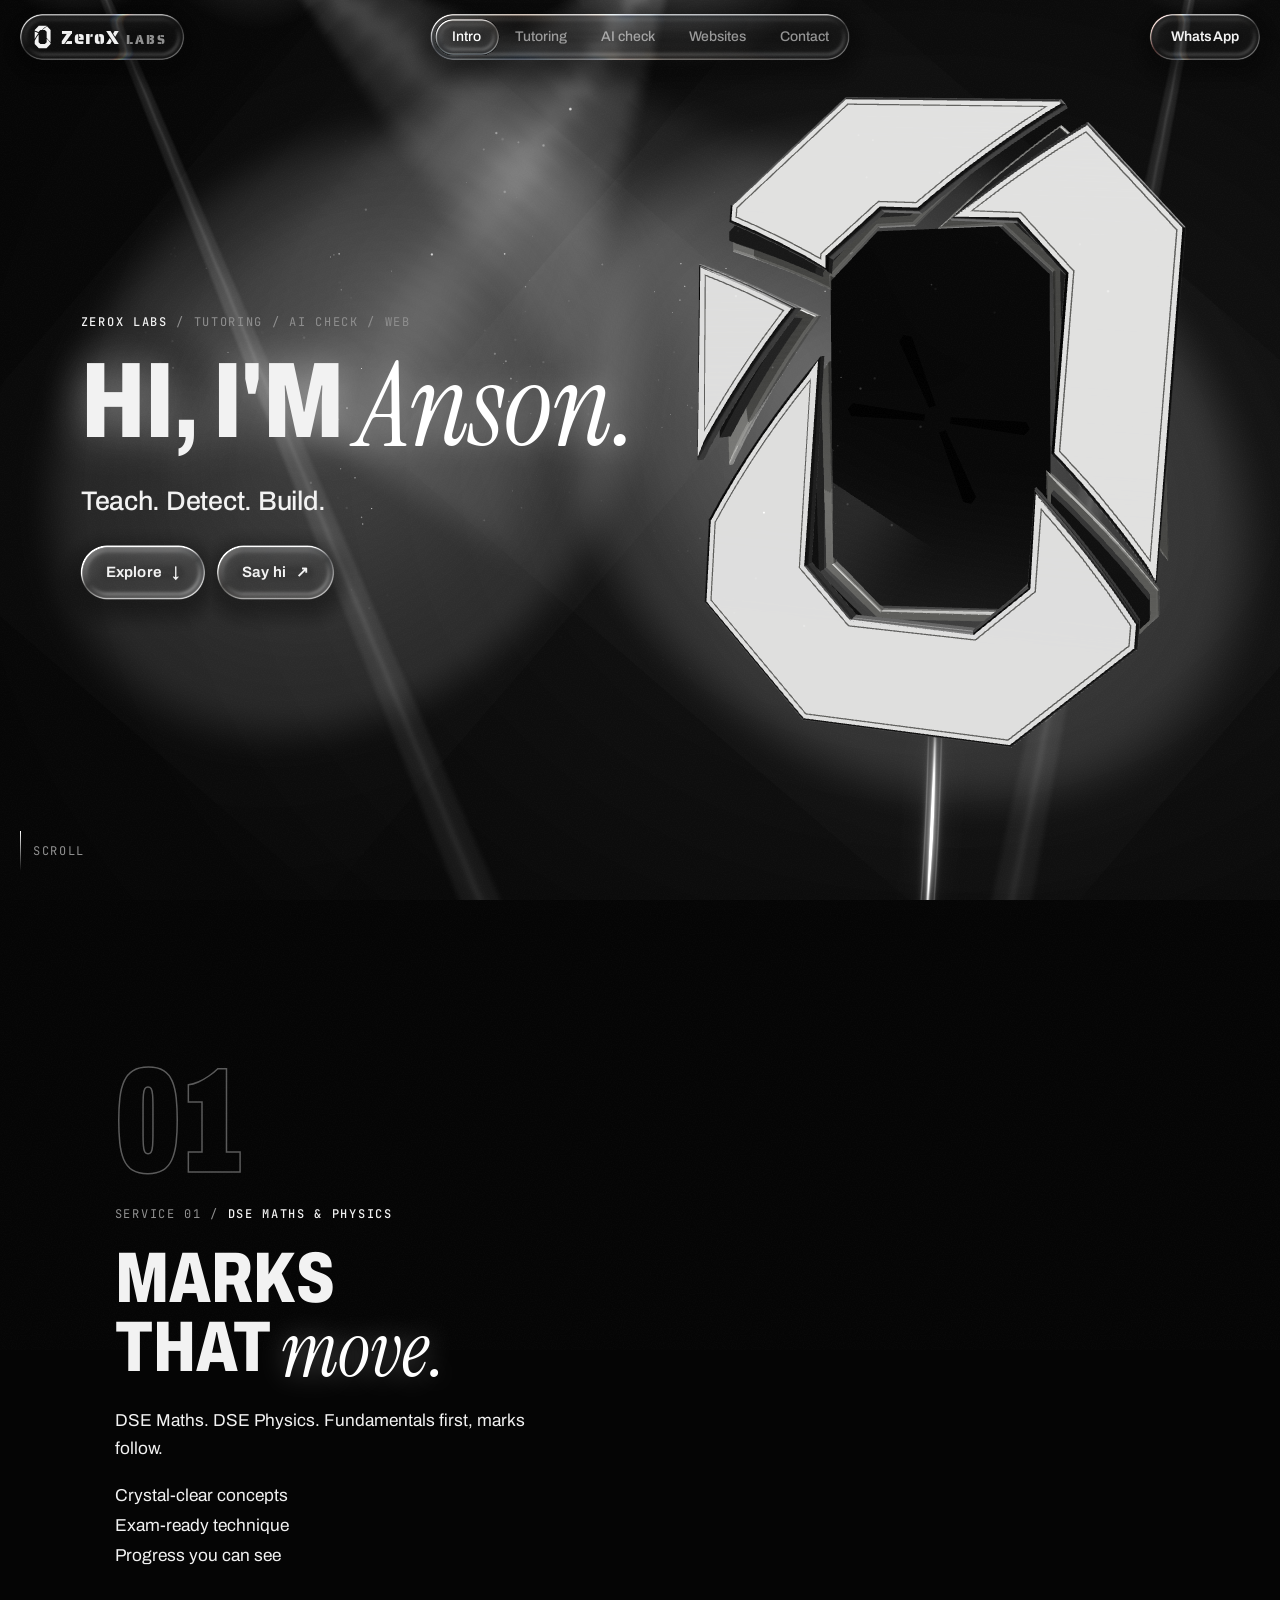
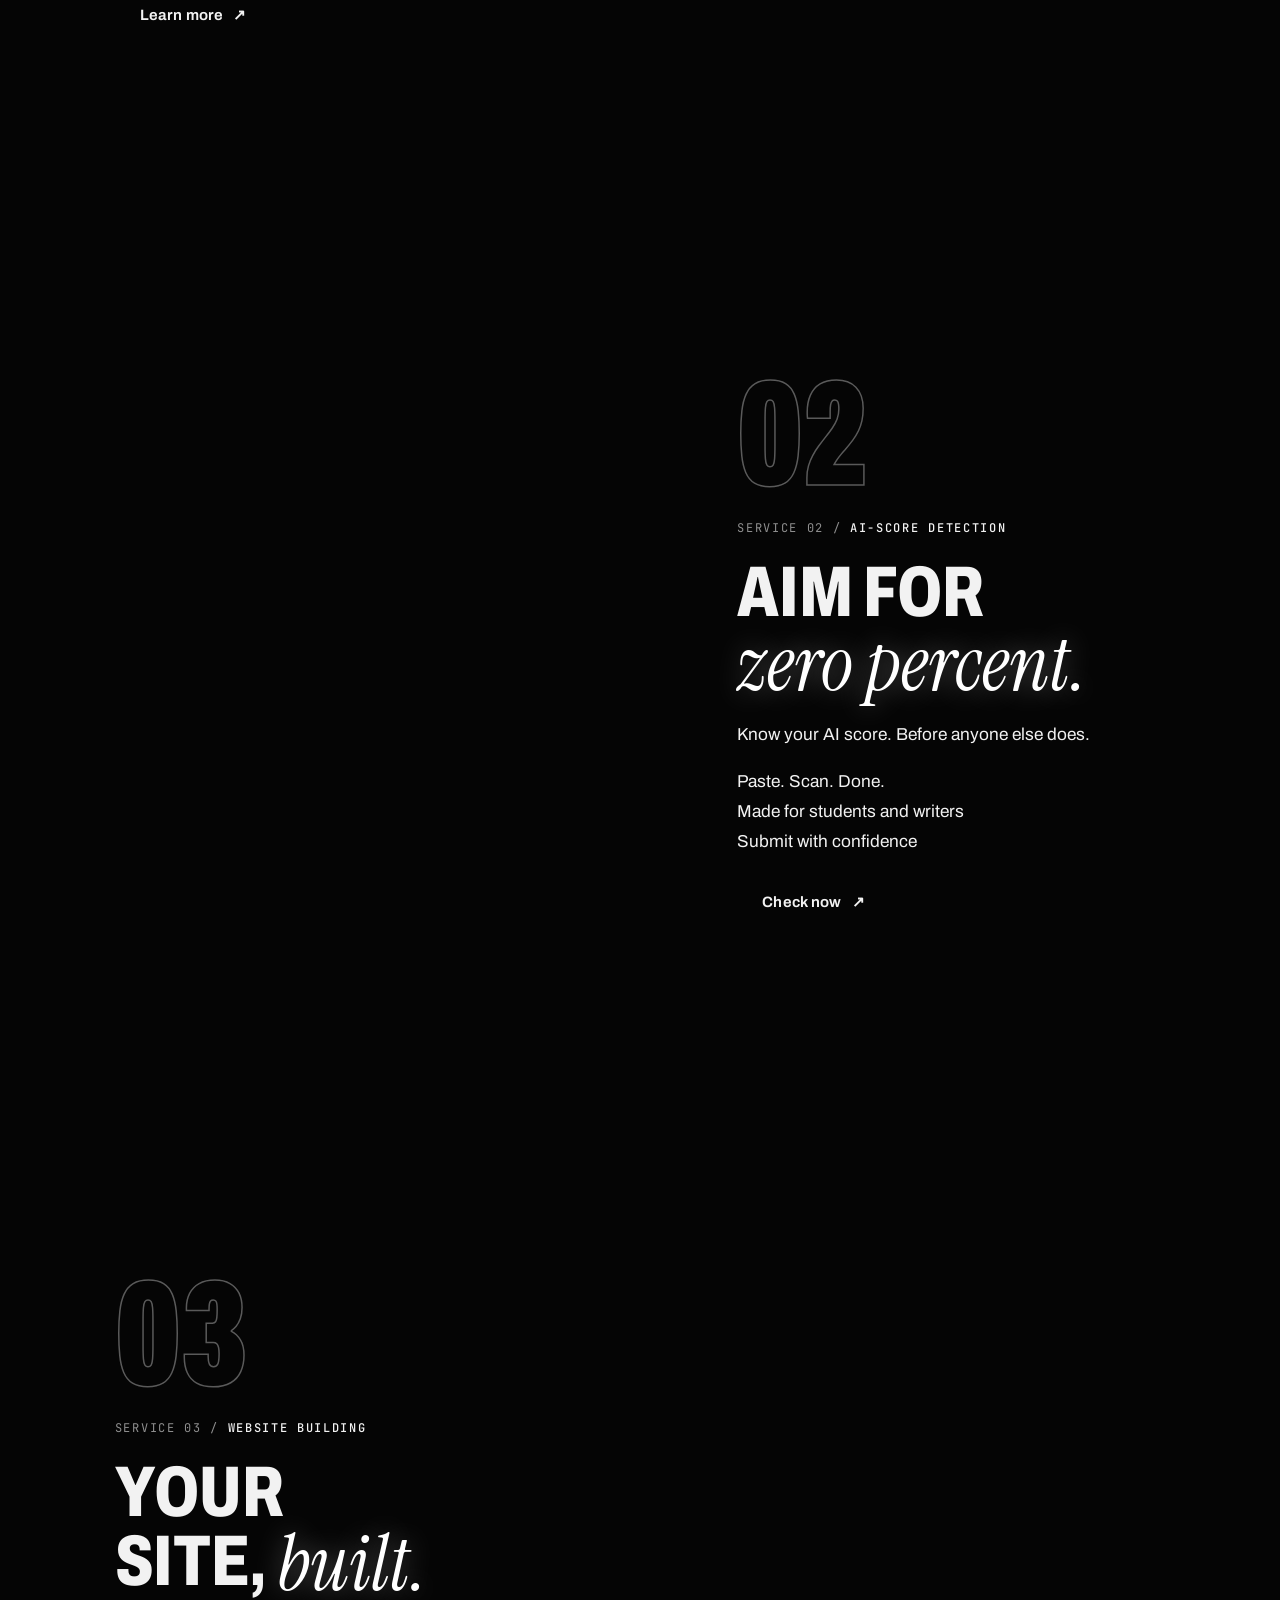
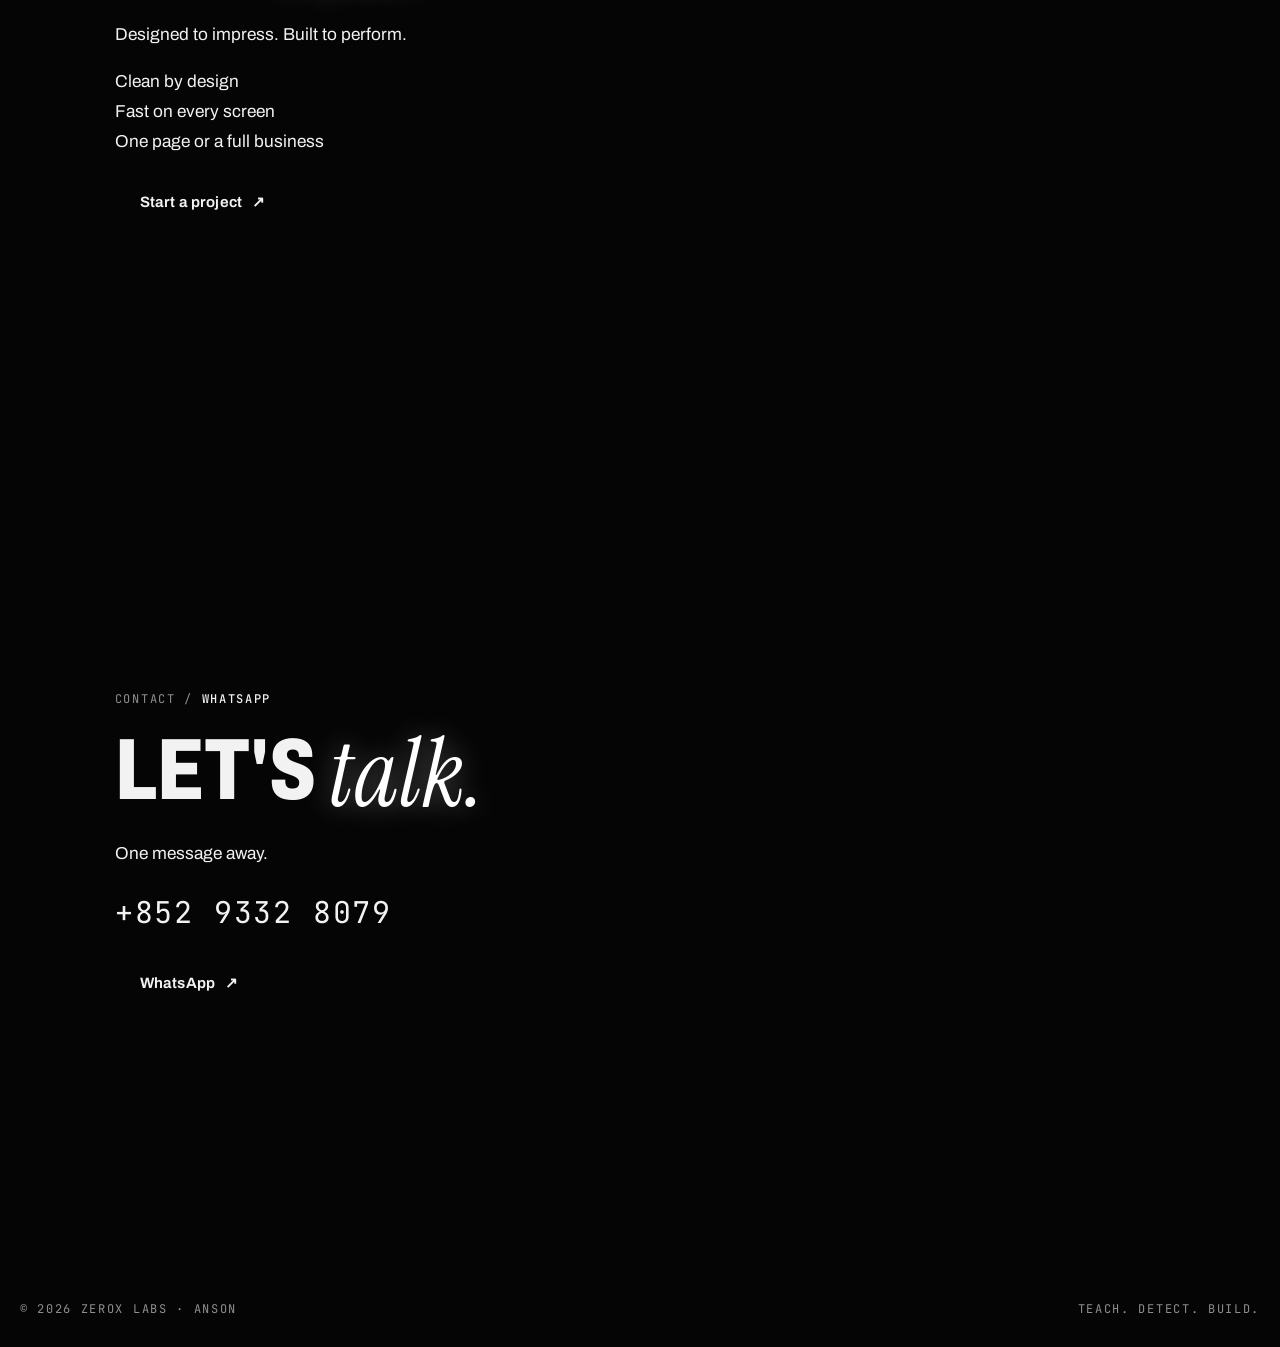
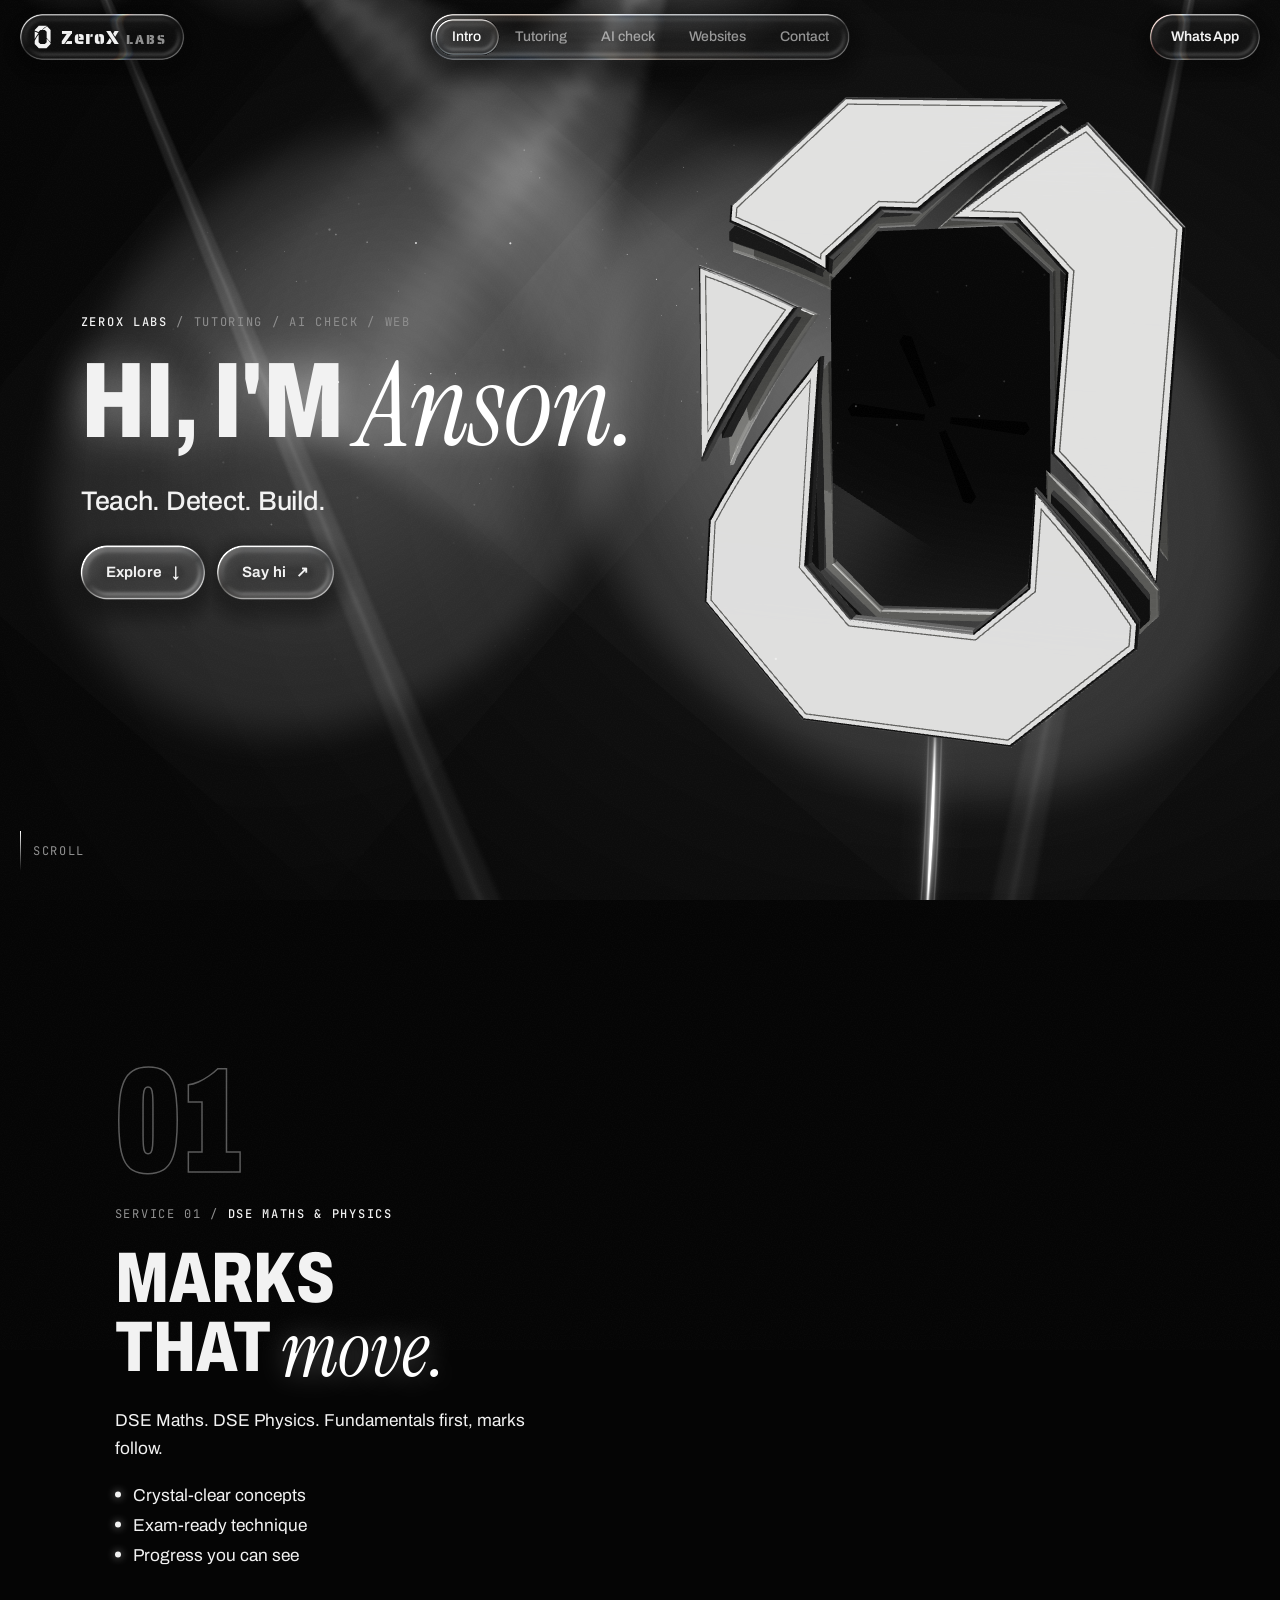
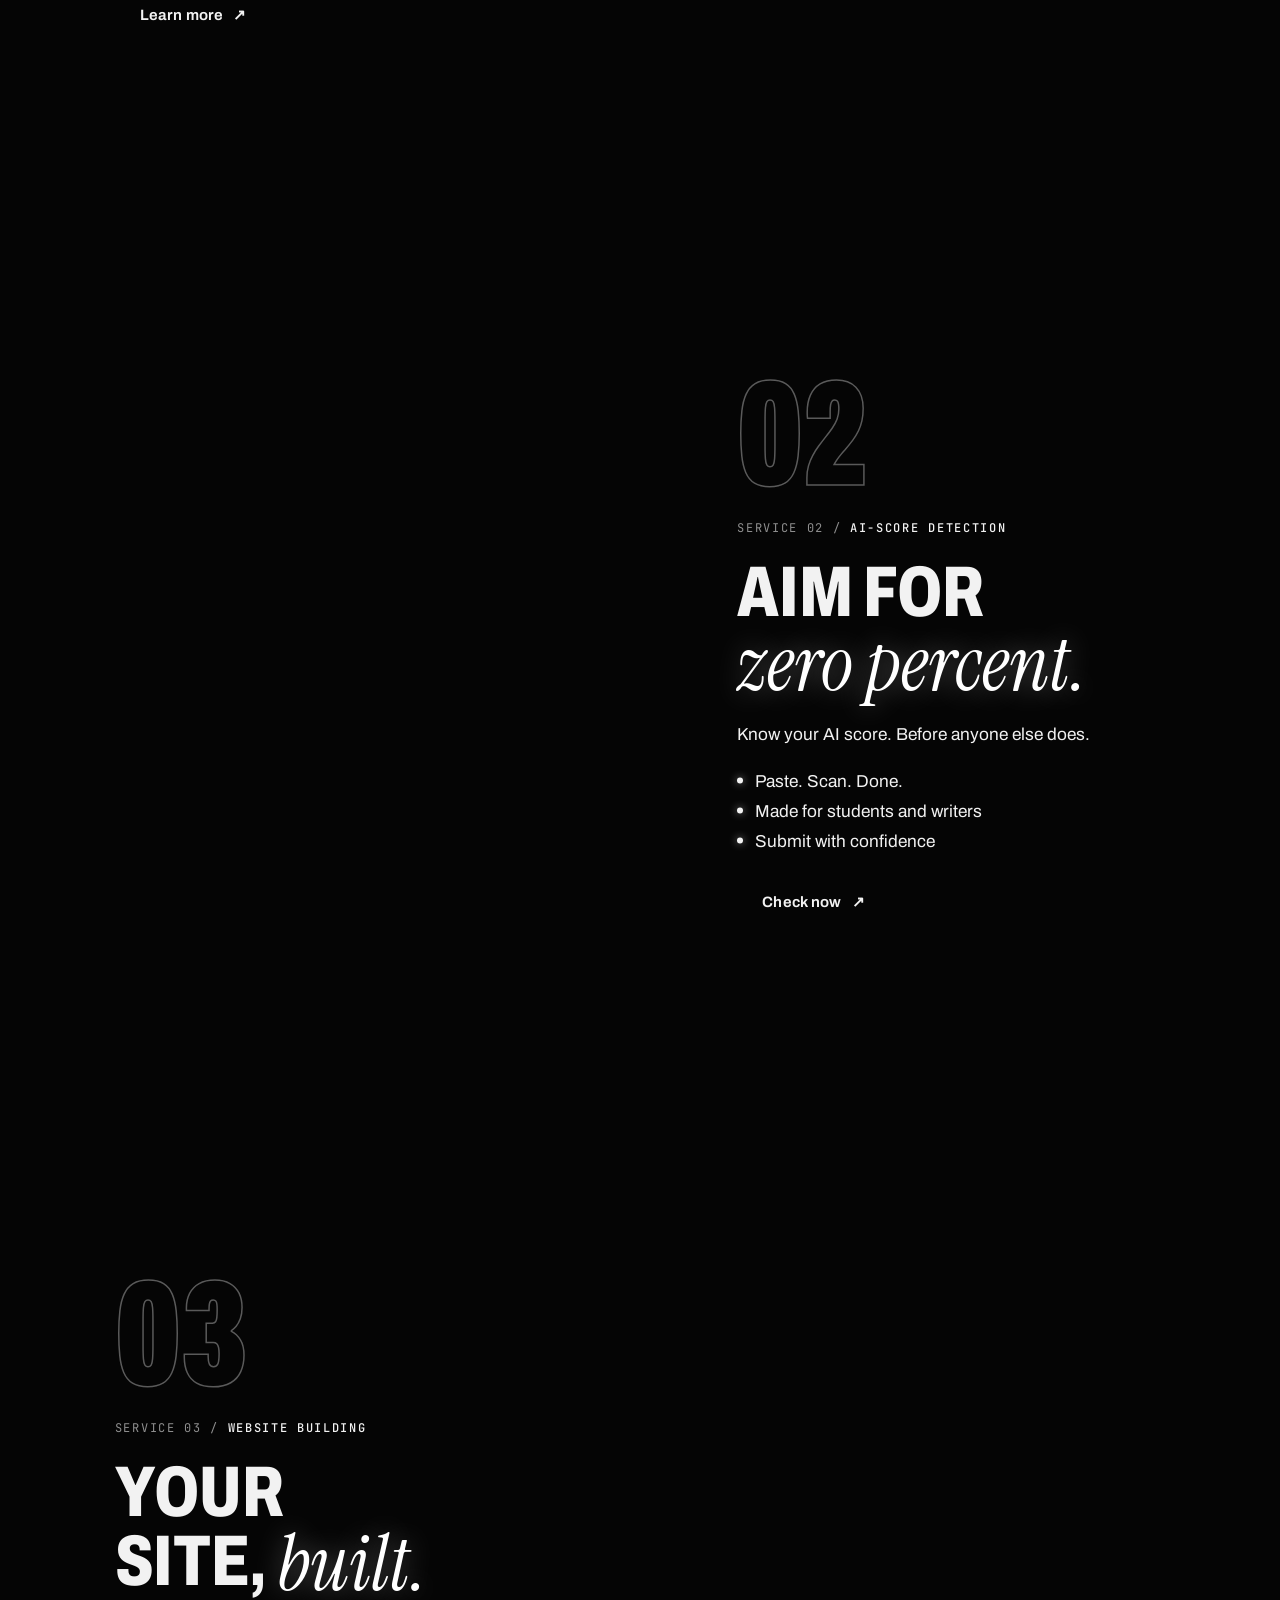
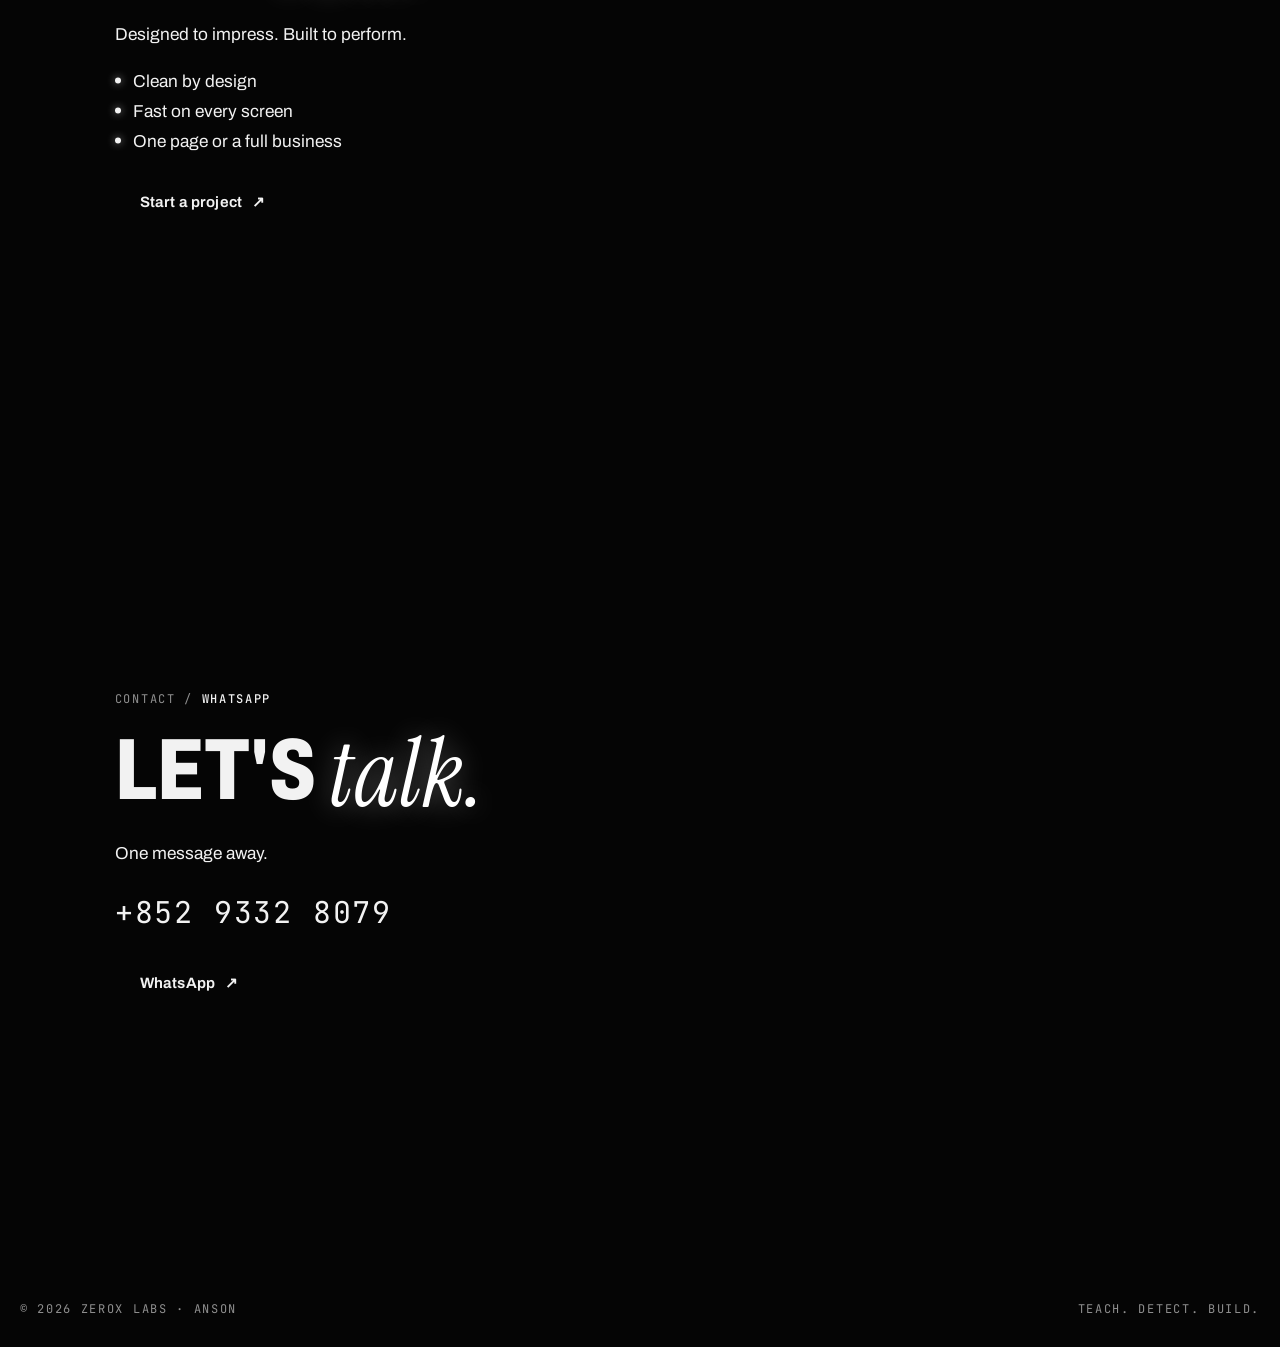
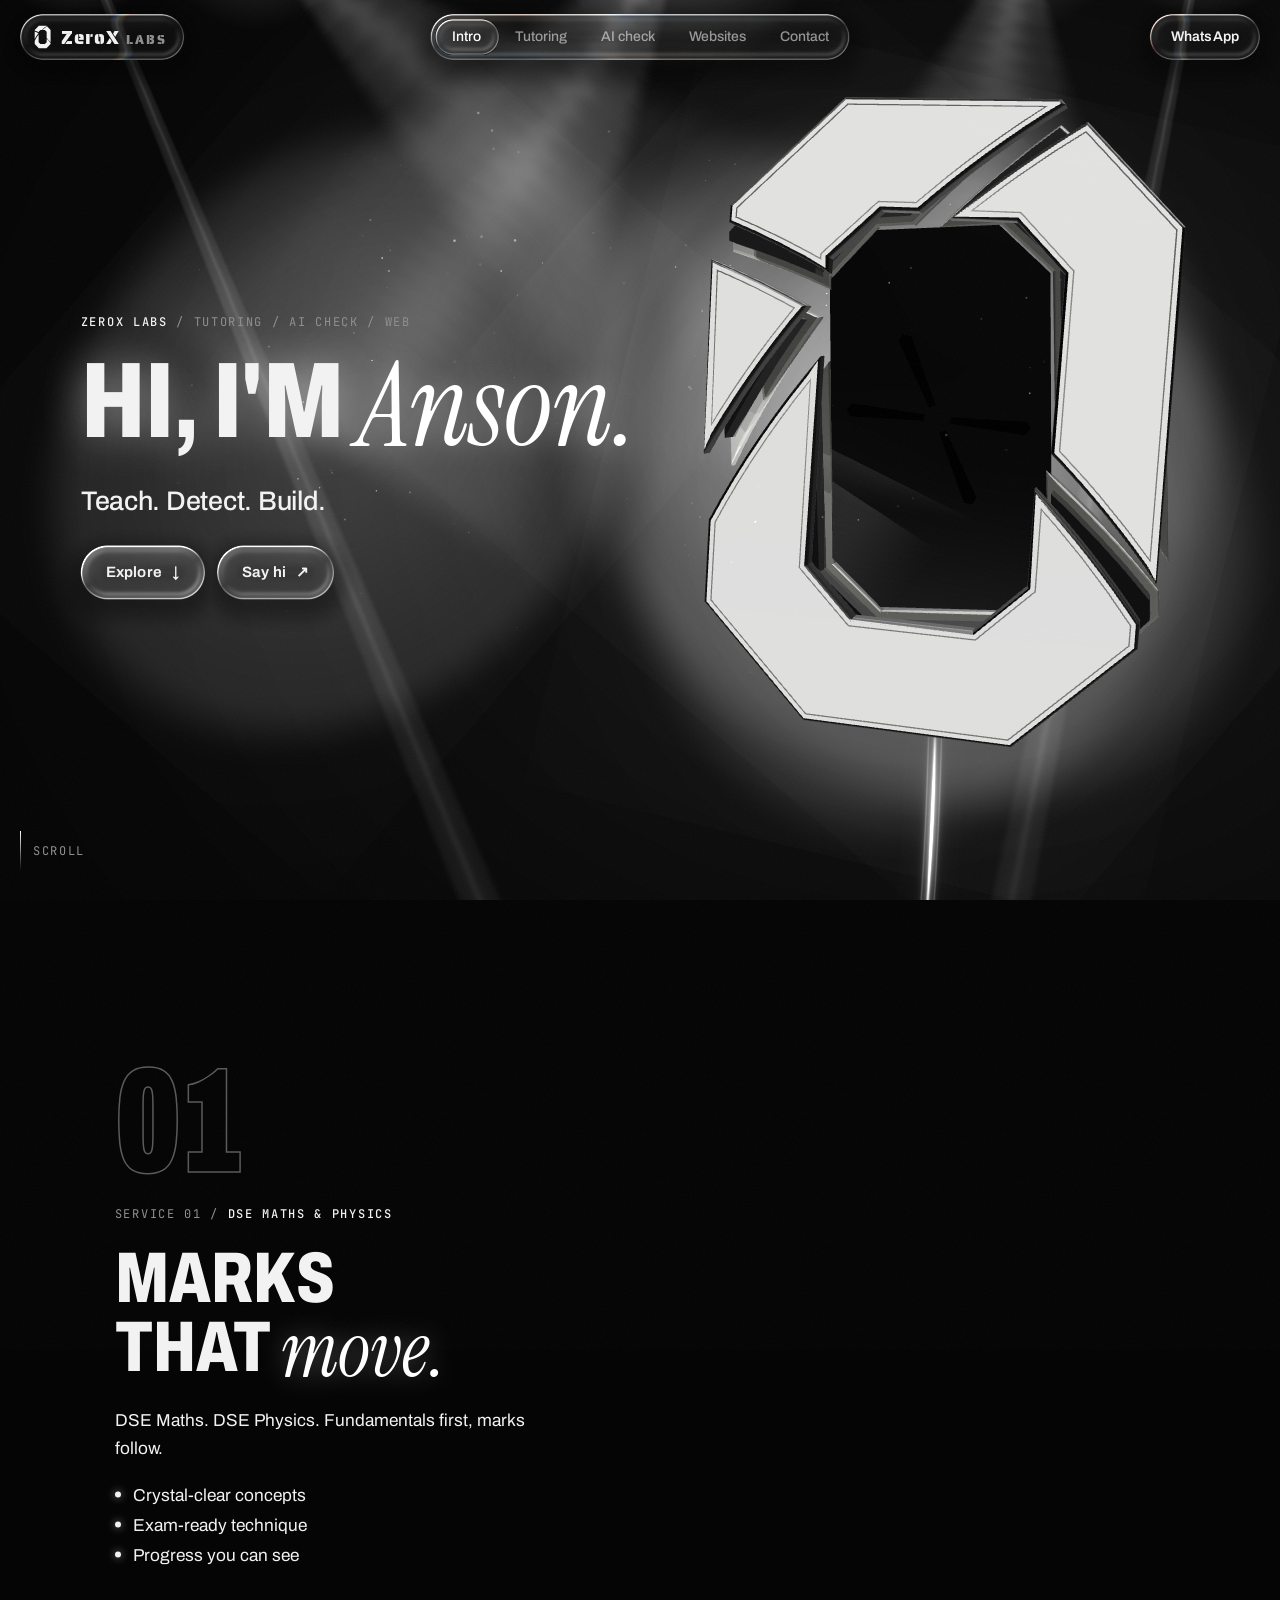
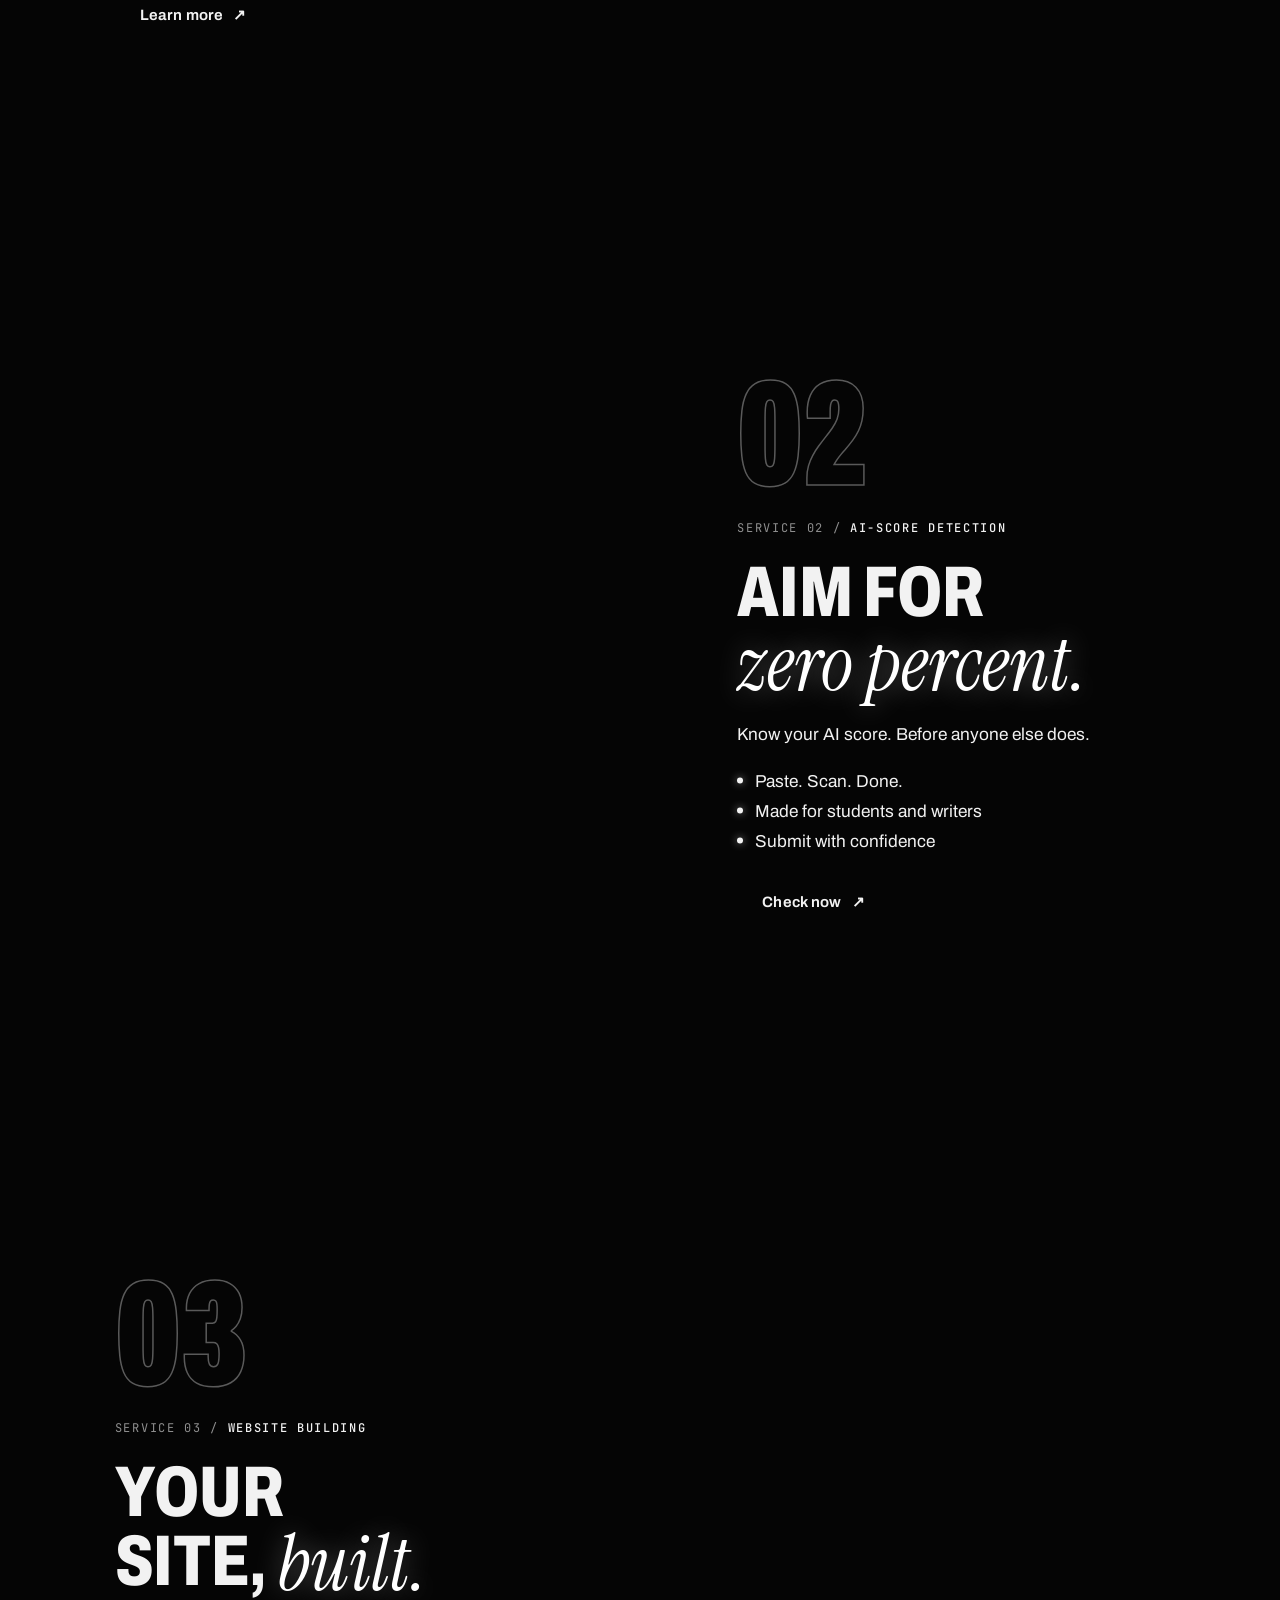
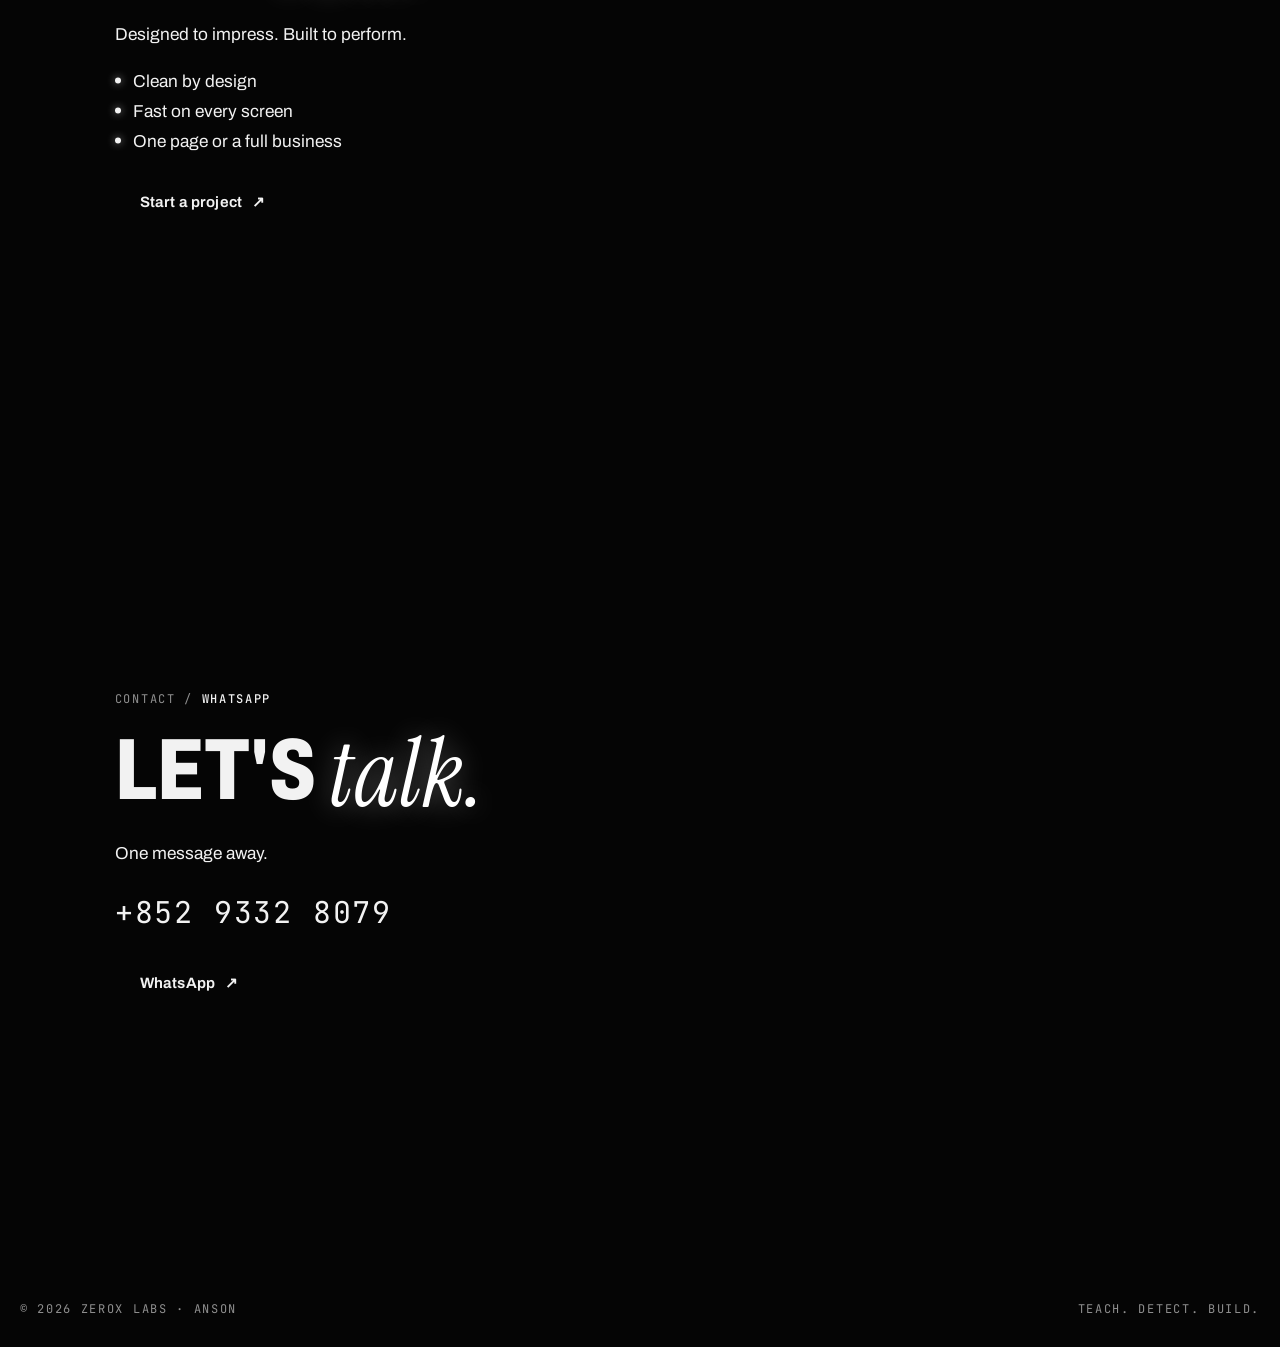
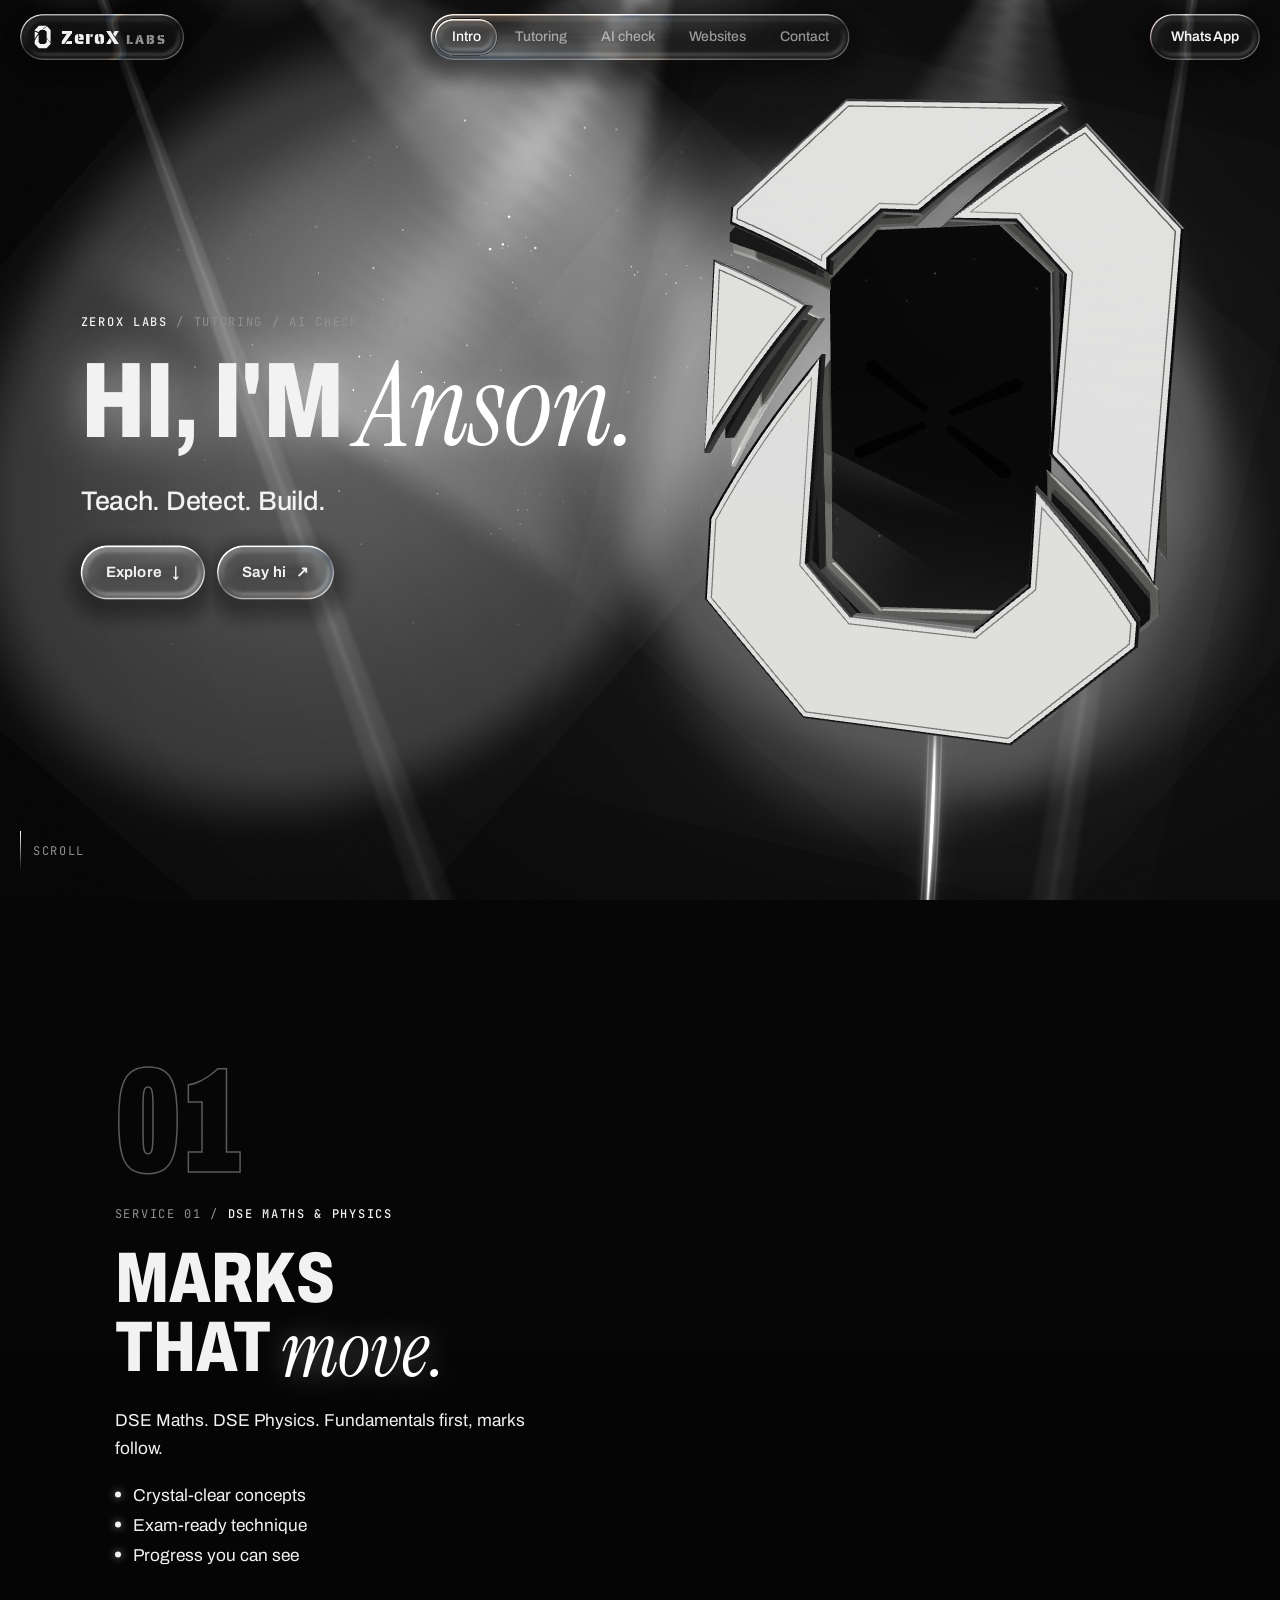
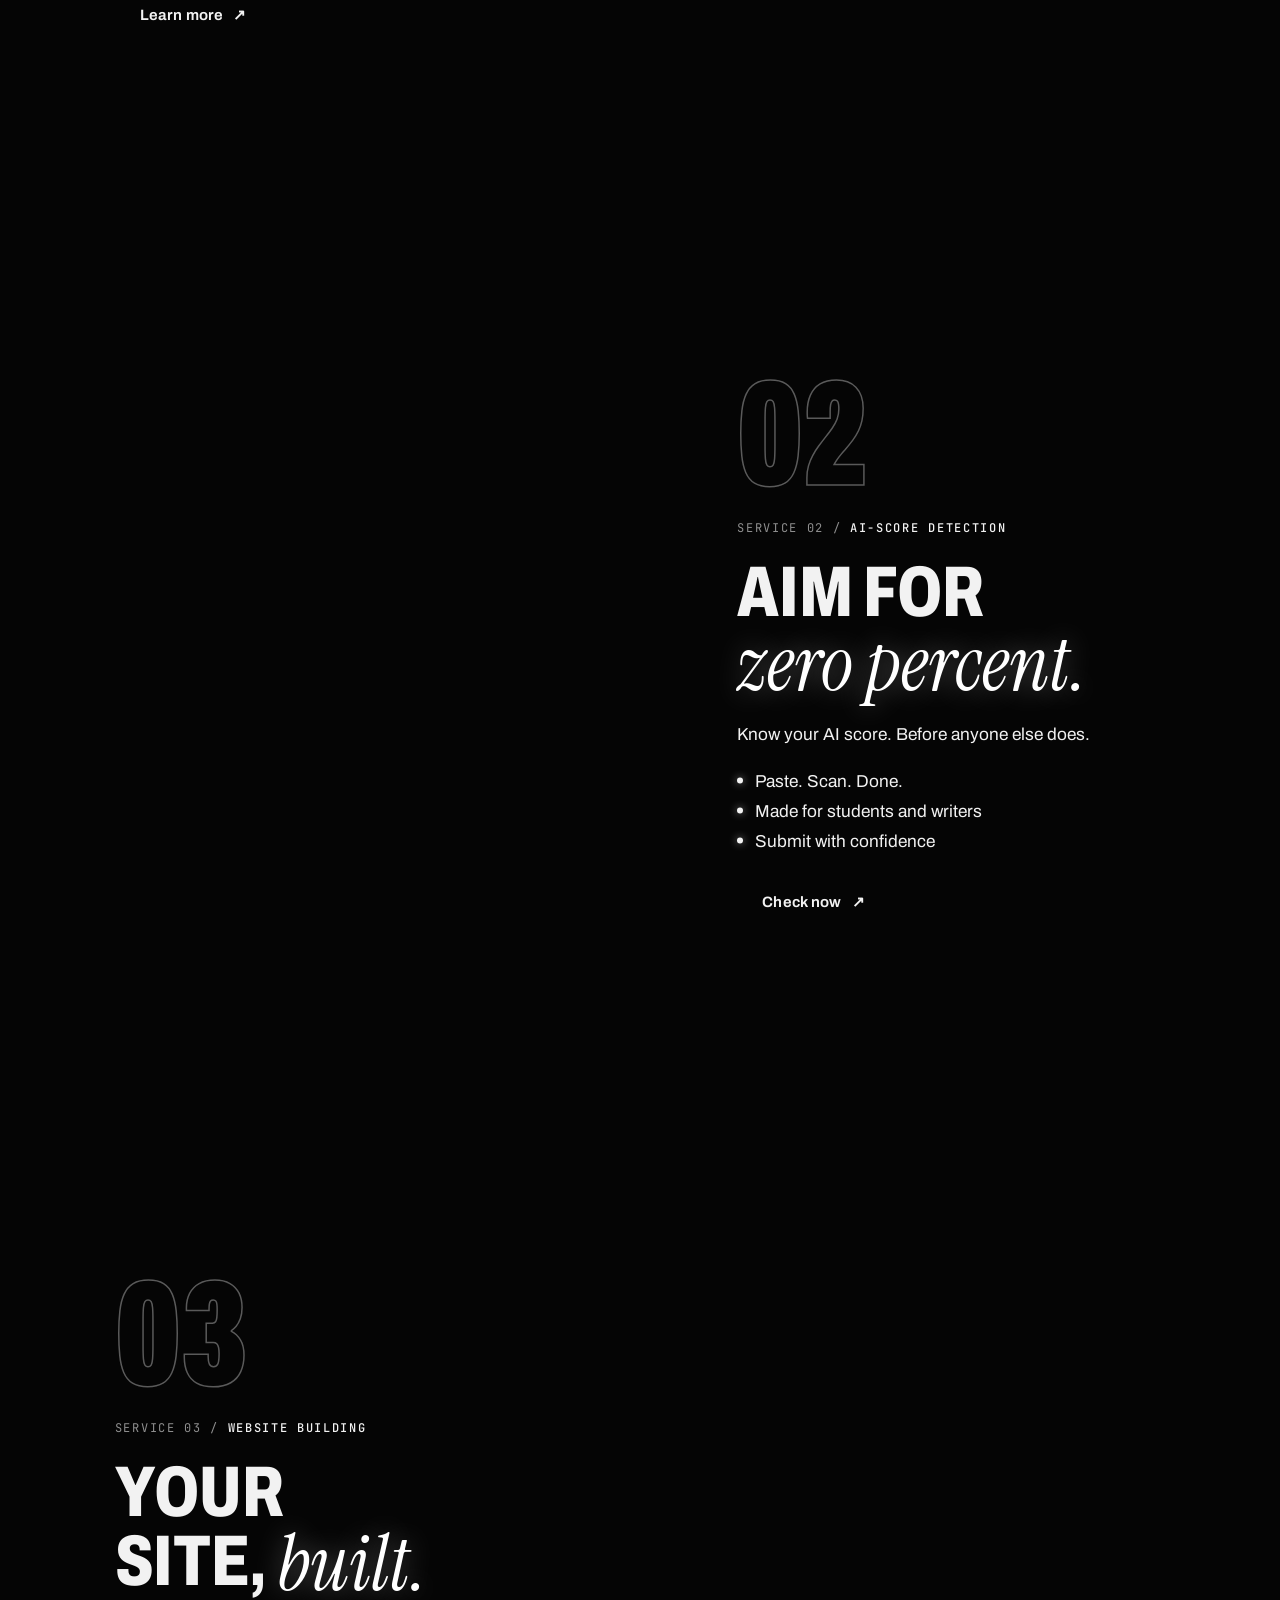
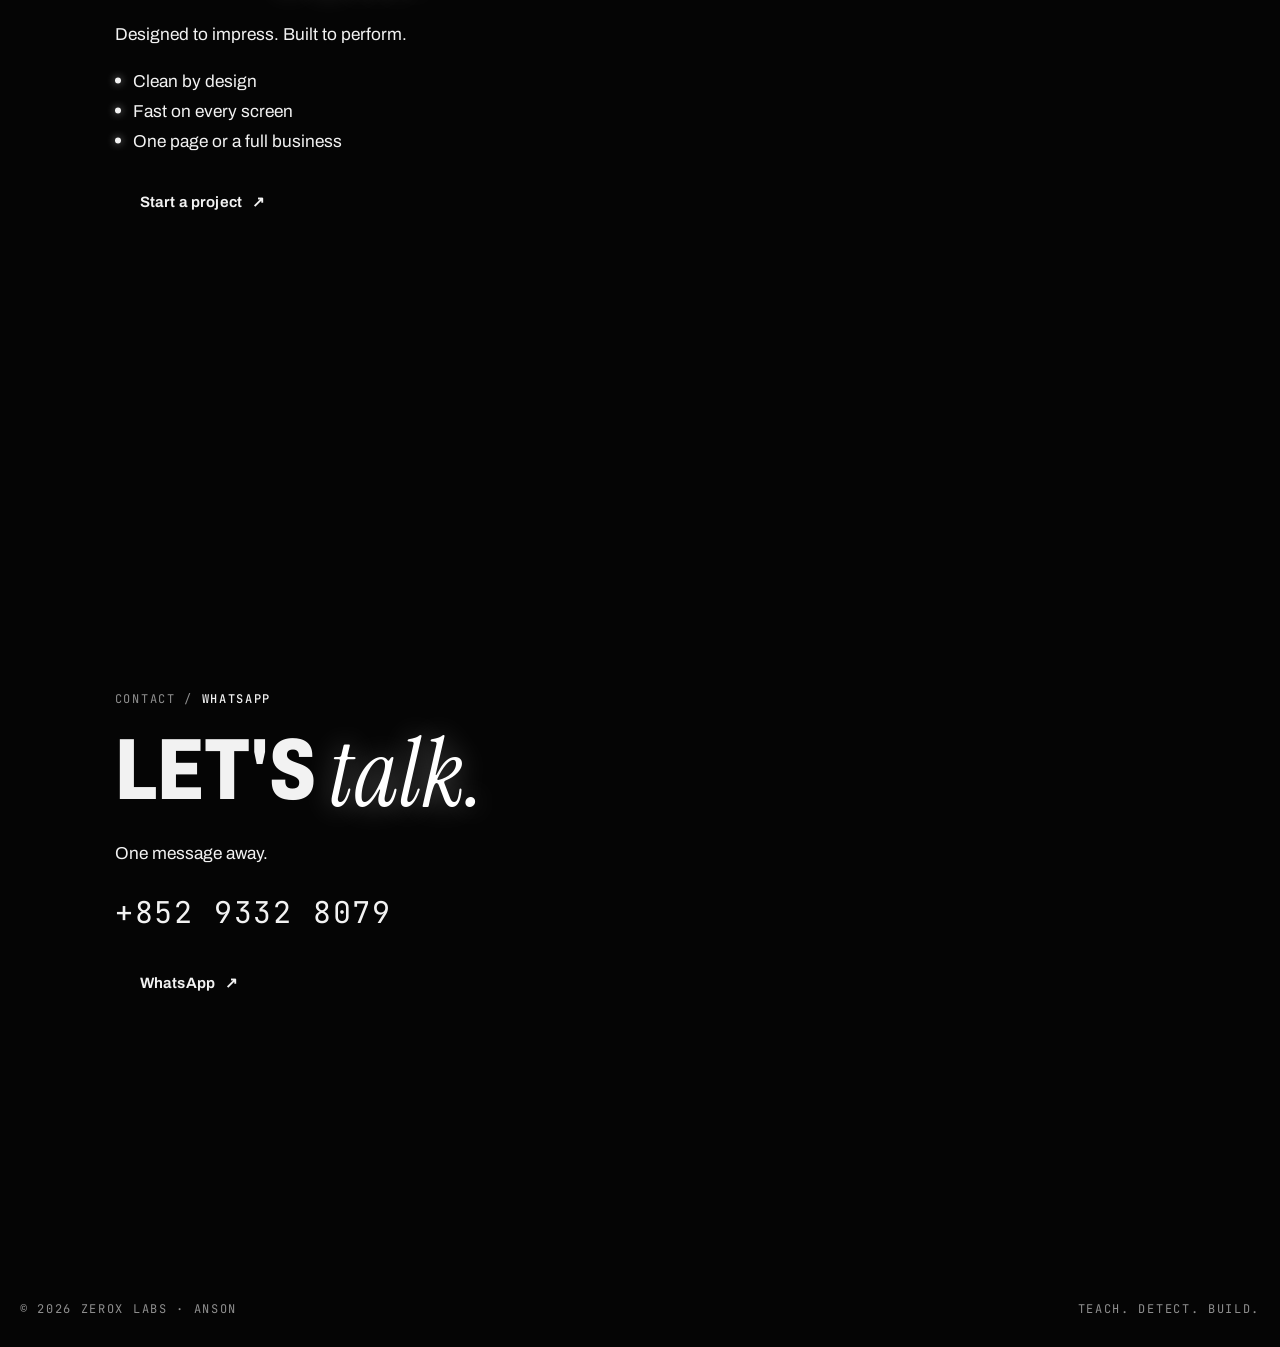
